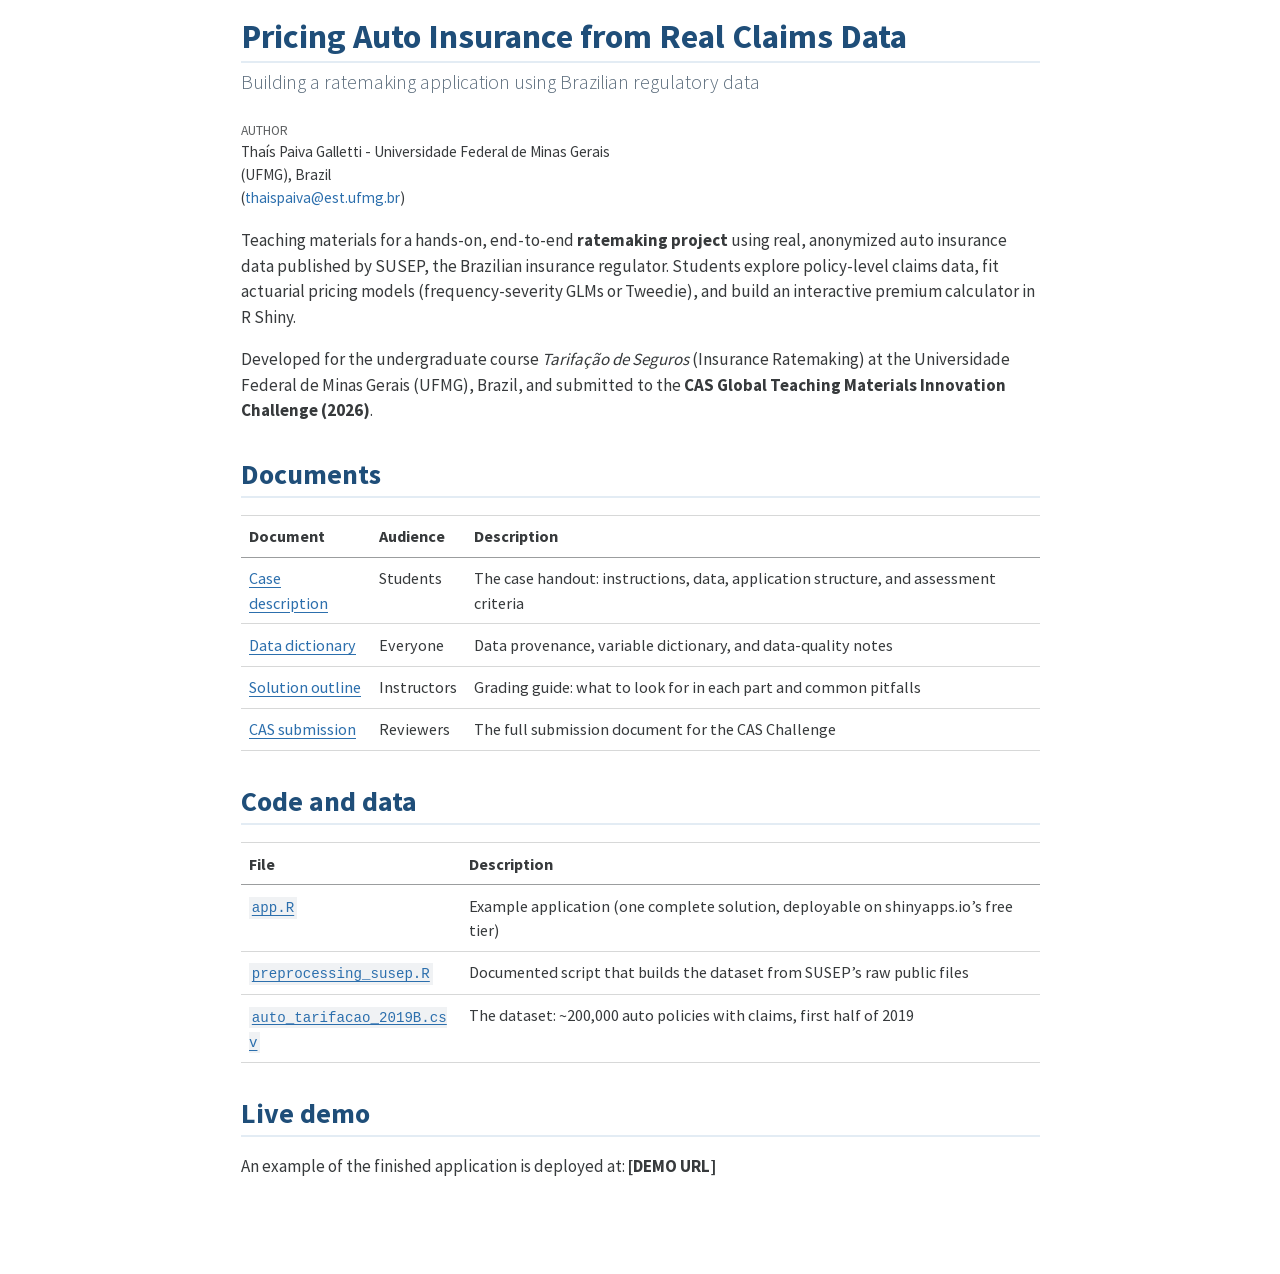
==== docs/index.html @ 06349abb "Initial commit" ====
<!DOCTYPE html>
<html xmlns="http://www.w3.org/1999/xhtml" lang="en" xml:lang="en"><head>

<meta charset="utf-8">
<meta name="generator" content="quarto-1.9.38">

<meta name="viewport" content="width=device-width, initial-scale=1.0, user-scalable=yes">

<meta name="author" content="Thaís Paiva Galletti - Universidade Federal de Minas Gerais (UFMG), Brazil (thaispaiva@est.ufmg.br)">

<title>Pricing Auto Insurance from Real Claims Data</title>
<style>

code{white-space: pre-wrap;}
span.smallcaps{font-variant: small-caps;}
div.columns{display: flex; gap: min(4vw, 1.5em);}
div.column{flex: auto; overflow-x: auto;}
div.hanging-indent{margin-left: 1.5em; text-indent: -1.5em;}
ul.task-list{list-style: none;}
ul.task-list li input[type="checkbox"] {
width: 0.8em;
margin: 0 0.8em 0.2em -1em;  vertical-align: middle;
}
</style>


<script>/*!
 * clipboard.js v2.0.11
 * https://clipboardjs.com/
 *
 * Licensed MIT © Zeno Rocha
 */
!function(t,e){"object"==typeof exports&&"object"==typeof module?module.exports=e():"function"==typeof define&&define.amd?define([],e):"object"==typeof exports?exports.ClipboardJS=e():t.ClipboardJS=e()}(this,function(){return n={686:function(t,e,n){"use strict";n.d(e,{default:function(){return b}});var e=n(279),i=n.n(e),e=n(370),u=n.n(e),e=n(817),r=n.n(e);function c(t){try{return document.execCommand(t)}catch(t){return}}var a=function(t){t=r()(t);return c("cut"),t};function o(t,e){var n,o,t=(n=t,o="rtl"===document.documentElement.getAttribute("dir"),(t=document.createElement("textarea")).style.fontSize="12pt",t.style.border="0",t.style.padding="0",t.style.margin="0",t.style.position="absolute",t.style[o?"right":"left"]="-9999px",o=window.pageYOffset||document.documentElement.scrollTop,t.style.top="".concat(o,"px"),t.setAttribute("readonly",""),t.value=n,t);return e.container.appendChild(t),e=r()(t),c("copy"),t.remove(),e}var f=function(t){var e=1<arguments.length&&void 0!==arguments[1]?arguments[1]:{container:document.body},n="";return"string"==typeof t?n=o(t,e):t instanceof HTMLInputElement&&!["text","search","url","tel","password"].includes(null==t?void 0:t.type)?n=o(t.value,e):(n=r()(t),c("copy")),n};function l(t){return(l="function"==typeof Symbol&&"symbol"==typeof Symbol.iterator?function(t){return typeof t}:function(t){return t&&"function"==typeof Symbol&&t.constructor===Symbol&&t!==Symbol.prototype?"symbol":typeof t})(t)}var s=function(){var t=0<arguments.length&&void 0!==arguments[0]?arguments[0]:{},e=t.action,n=void 0===e?"copy":e,o=t.container,e=t.target,t=t.text;if("copy"!==n&&"cut"!==n)throw new Error('Invalid "action" value, use either "copy" or "cut"');if(void 0!==e){if(!e||"object"!==l(e)||1!==e.nodeType)throw new Error('Invalid "target" value, use a valid Element');if("copy"===n&&e.hasAttribute("disabled"))throw new Error('Invalid "target" attribute. Please use "readonly" instead of "disabled" attribute');if("cut"===n&&(e.hasAttribute("readonly")||e.hasAttribute("disabled")))throw new Error('Invalid "target" attribute. You can\'t cut text from elements with "readonly" or "disabled" attributes')}return t?f(t,{container:o}):e?"cut"===n?a(e):f(e,{container:o}):void 0};function p(t){return(p="function"==typeof Symbol&&"symbol"==typeof Symbol.iterator?function(t){return typeof t}:function(t){return t&&"function"==typeof Symbol&&t.constructor===Symbol&&t!==Symbol.prototype?"symbol":typeof t})(t)}function d(t,e){for(var n=0;n<e.length;n++){var o=e[n];o.enumerable=o.enumerable||!1,o.configurable=!0,"value"in o&&(o.writable=!0),Object.defineProperty(t,o.key,o)}}function y(t,e){return(y=Object.setPrototypeOf||function(t,e){return t.__proto__=e,t})(t,e)}function h(n){var o=function(){if("undefined"==typeof Reflect||!Reflect.construct)return!1;if(Reflect.construct.sham)return!1;if("function"==typeof Proxy)return!0;try{return Date.prototype.toString.call(Reflect.construct(Date,[],function(){})),!0}catch(t){return!1}}();return function(){var t,e=v(n);return t=o?(t=v(this).constructor,Reflect.construct(e,arguments,t)):e.apply(this,arguments),e=this,!(t=t)||"object"!==p(t)&&"function"!=typeof t?function(t){if(void 0!==t)return t;throw new ReferenceError("this hasn't been initialised - super() hasn't been called")}(e):t}}function v(t){return(v=Object.setPrototypeOf?Object.getPrototypeOf:function(t){return t.__proto__||Object.getPrototypeOf(t)})(t)}function m(t,e){t="data-clipboard-".concat(t);if(e.hasAttribute(t))return e.getAttribute(t)}var b=function(){!function(t,e){if("function"!=typeof e&&null!==e)throw new TypeError("Super expression must either be null or a function");t.prototype=Object.create(e&&e.prototype,{constructor:{value:t,writable:!0,configurable:!0}}),e&&y(t,e)}(r,i());var t,e,n,o=h(r);function r(t,e){var n;return function(t){if(!(t instanceof r))throw new TypeError("Cannot call a class as a function")}(this),(n=o.call(this)).resolveOptions(e),n.listenClick(t),n}return t=r,n=[{key:"copy",value:function(t){var e=1<arguments.length&&void 0!==arguments[1]?arguments[1]:{container:document.body};return f(t,e)}},{key:"cut",value:function(t){return a(t)}},{key:"isSupported",value:function(){var t=0<arguments.length&&void 0!==arguments[0]?arguments[0]:["copy","cut"],t="string"==typeof t?[t]:t,e=!!document.queryCommandSupported;return t.forEach(function(t){e=e&&!!document.queryCommandSupported(t)}),e}}],(e=[{key:"resolveOptions",value:function(){var t=0<arguments.length&&void 0!==arguments[0]?arguments[0]:{};this.action="function"==typeof t.action?t.action:this.defaultAction,this.target="function"==typeof t.target?t.target:this.defaultTarget,this.text="function"==typeof t.text?t.text:this.defaultText,this.container="object"===p(t.container)?t.container:document.body}},{key:"listenClick",value:function(t){var e=this;this.listener=u()(t,"click",function(t){return e.onClick(t)})}},{key:"onClick",value:function(t){var e=t.delegateTarget||t.currentTarget,n=this.action(e)||"copy",t=s({action:n,container:this.container,target:this.target(e),text:this.text(e)});this.emit(t?"success":"error",{action:n,text:t,trigger:e,clearSelection:function(){e&&e.focus(),window.getSelection().removeAllRanges()}})}},{key:"defaultAction",value:function(t){return m("action",t)}},{key:"defaultTarget",value:function(t){t=m("target",t);if(t)return document.querySelector(t)}},{key:"defaultText",value:function(t){return m("text",t)}},{key:"destroy",value:function(){this.listener.destroy()}}])&&d(t.prototype,e),n&&d(t,n),r}()},828:function(t){var e;"undefined"==typeof Element||Element.prototype.matches||((e=Element.prototype).matches=e.matchesSelector||e.mozMatchesSelector||e.msMatchesSelector||e.oMatchesSelector||e.webkitMatchesSelector),t.exports=function(t,e){for(;t&&9!==t.nodeType;){if("function"==typeof t.matches&&t.matches(e))return t;t=t.parentNode}}},438:function(t,e,n){var u=n(828);function i(t,e,n,o,r){var i=function(e,n,t,o){return function(t){t.delegateTarget=u(t.target,n),t.delegateTarget&&o.call(e,t)}}.apply(this,arguments);return t.addEventListener(n,i,r),{destroy:function(){t.removeEventListener(n,i,r)}}}t.exports=function(t,e,n,o,r){return"function"==typeof t.addEventListener?i.apply(null,arguments):"function"==typeof n?i.bind(null,document).apply(null,arguments):("string"==typeof t&&(t=document.querySelectorAll(t)),Array.prototype.map.call(t,function(t){return i(t,e,n,o,r)}))}},879:function(t,n){n.node=function(t){return void 0!==t&&t instanceof HTMLElement&&1===t.nodeType},n.nodeList=function(t){var e=Object.prototype.toString.call(t);return void 0!==t&&("[object NodeList]"===e||"[object HTMLCollection]"===e)&&"length"in t&&(0===t.length||n.node(t[0]))},n.string=function(t){return"string"==typeof t||t instanceof String},n.fn=function(t){return"[object Function]"===Object.prototype.toString.call(t)}},370:function(t,e,n){var f=n(879),l=n(438);t.exports=function(t,e,n){if(!t&&!e&&!n)throw new Error("Missing required arguments");if(!f.string(e))throw new TypeError("Second argument must be a String");if(!f.fn(n))throw new TypeError("Third argument must be a Function");if(f.node(t))return c=e,a=n,(u=t).addEventListener(c,a),{destroy:function(){u.removeEventListener(c,a)}};if(f.nodeList(t))return o=t,r=e,i=n,Array.prototype.forEach.call(o,function(t){t.addEventListener(r,i)}),{destroy:function(){Array.prototype.forEach.call(o,function(t){t.removeEventListener(r,i)})}};if(f.string(t))return t=t,e=e,n=n,l(document.body,t,e,n);throw new TypeError("First argument must be a String, HTMLElement, HTMLCollection, or NodeList");var o,r,i,u,c,a}},817:function(t){t.exports=function(t){var e,n="SELECT"===t.nodeName?(t.focus(),t.value):"INPUT"===t.nodeName||"TEXTAREA"===t.nodeName?((e=t.hasAttribute("readonly"))||t.setAttribute("readonly",""),t.select(),t.setSelectionRange(0,t.value.length),e||t.removeAttribute("readonly"),t.value):(t.hasAttribute("contenteditable")&&t.focus(),n=window.getSelection(),(e=document.createRange()).selectNodeContents(t),n.removeAllRanges(),n.addRange(e),n.toString());return n}},279:function(t){function e(){}e.prototype={on:function(t,e,n){var o=this.e||(this.e={});return(o[t]||(o[t]=[])).push({fn:e,ctx:n}),this},once:function(t,e,n){var o=this;function r(){o.off(t,r),e.apply(n,arguments)}return r._=e,this.on(t,r,n)},emit:function(t){for(var e=[].slice.call(arguments,1),n=((this.e||(this.e={}))[t]||[]).slice(),o=0,r=n.length;o<r;o++)n[o].fn.apply(n[o].ctx,e);return this},off:function(t,e){var n=this.e||(this.e={}),o=n[t],r=[];if(o&&e)for(var i=0,u=o.length;i<u;i++)o[i].fn!==e&&o[i].fn._!==e&&r.push(o[i]);return r.length?n[t]=r:delete n[t],this}},t.exports=e,t.exports.TinyEmitter=e}},r={},o.n=function(t){var e=t&&t.__esModule?function(){return t.default}:function(){return t};return o.d(e,{a:e}),e},o.d=function(t,e){for(var n in e)o.o(e,n)&&!o.o(t,n)&&Object.defineProperty(t,n,{enumerable:!0,get:e[n]})},o.o=function(t,e){return Object.prototype.hasOwnProperty.call(t,e)},o(686).default;function o(t){if(r[t])return r[t].exports;var e=r[t]={exports:{}};return n[t](e,e.exports,o),e.exports}var n,r});</script>
<script src="[data-uri]" type="module"></script>
<script src="[data-uri]" type="module"></script>
<script>/**
 * @popperjs/core v2.11.7 - MIT License
 */

!function(e,t){"object"==typeof exports&&"undefined"!=typeof module?t(exports):"function"==typeof define&&define.amd?define(["exports"],t):t((e="undefined"!=typeof globalThis?globalThis:e||self).Popper={})}(this,(function(e){"use strict";function t(e){if(null==e)return window;if("[object Window]"!==e.toString()){var t=e.ownerDocument;return t&&t.defaultView||window}return e}function n(e){return e instanceof t(e).Element||e instanceof Element}function r(e){return e instanceof t(e).HTMLElement||e instanceof HTMLElement}function o(e){return"undefined"!=typeof ShadowRoot&&(e instanceof t(e).ShadowRoot||e instanceof ShadowRoot)}var i=Math.max,a=Math.min,s=Math.round;function f(){var e=navigator.userAgentData;return null!=e&&e.brands&&Array.isArray(e.brands)?e.brands.map((function(e){return e.brand+"/"+e.version})).join(" "):navigator.userAgent}function c(){return!/^((?!chrome|android).)*safari/i.test(f())}function p(e,o,i){void 0===o&&(o=!1),void 0===i&&(i=!1);var a=e.getBoundingClientRect(),f=1,p=1;o&&r(e)&&(f=e.offsetWidth>0&&s(a.width)/e.offsetWidth||1,p=e.offsetHeight>0&&s(a.height)/e.offsetHeight||1);var u=(n(e)?t(e):window).visualViewport,l=!c()&&i,d=(a.left+(l&&u?u.offsetLeft:0))/f,h=(a.top+(l&&u?u.offsetTop:0))/p,m=a.width/f,v=a.height/p;return{width:m,height:v,top:h,right:d+m,bottom:h+v,left:d,x:d,y:h}}function u(e){var n=t(e);return{scrollLeft:n.pageXOffset,scrollTop:n.pageYOffset}}function l(e){return e?(e.nodeName||"").toLowerCase():null}function d(e){return((n(e)?e.ownerDocument:e.document)||window.document).documentElement}function h(e){return p(d(e)).left+u(e).scrollLeft}function m(e){return t(e).getComputedStyle(e)}function v(e){var t=m(e),n=t.overflow,r=t.overflowX,o=t.overflowY;return/auto|scroll|overlay|hidden/.test(n+o+r)}function y(e,n,o){void 0===o&&(o=!1);var i,a,f=r(n),c=r(n)&&function(e){var t=e.getBoundingClientRect(),n=s(t.width)/e.offsetWidth||1,r=s(t.height)/e.offsetHeight||1;return 1!==n||1!==r}(n),m=d(n),y=p(e,c,o),g={scrollLeft:0,scrollTop:0},b={x:0,y:0};return(f||!f&&!o)&&(("body"!==l(n)||v(m))&&(g=(i=n)!==t(i)&&r(i)?{scrollLeft:(a=i).scrollLeft,scrollTop:a.scrollTop}:u(i)),r(n)?((b=p(n,!0)).x+=n.clientLeft,b.y+=n.clientTop):m&&(b.x=h(m))),{x:y.left+g.scrollLeft-b.x,y:y.top+g.scrollTop-b.y,width:y.width,height:y.height}}function g(e){var t=p(e),n=e.offsetWidth,r=e.offsetHeight;return Math.abs(t.width-n)<=1&&(n=t.width),Math.abs(t.height-r)<=1&&(r=t.height),{x:e.offsetLeft,y:e.offsetTop,width:n,height:r}}function b(e){return"html"===l(e)?e:e.assignedSlot||e.parentNode||(o(e)?e.host:null)||d(e)}function x(e){return["html","body","#document"].indexOf(l(e))>=0?e.ownerDocument.body:r(e)&&v(e)?e:x(b(e))}function w(e,n){var r;void 0===n&&(n=[]);var o=x(e),i=o===(null==(r=e.ownerDocument)?void 0:r.body),a=t(o),s=i?[a].concat(a.visualViewport||[],v(o)?o:[]):o,f=n.concat(s);return i?f:f.concat(w(b(s)))}function O(e){return["table","td","th"].indexOf(l(e))>=0}function j(e){return r(e)&&"fixed"!==m(e).position?e.offsetParent:null}function E(e){for(var n=t(e),i=j(e);i&&O(i)&&"static"===m(i).position;)i=j(i);return i&&("html"===l(i)||"body"===l(i)&&"static"===m(i).position)?n:i||function(e){var t=/firefox/i.test(f());if(/Trident/i.test(f())&&r(e)&&"fixed"===m(e).position)return null;var n=b(e);for(o(n)&&(n=n.host);r(n)&&["html","body"].indexOf(l(n))<0;){var i=m(n);if("none"!==i.transform||"none"!==i.perspective||"paint"===i.contain||-1!==["transform","perspective"].indexOf(i.willChange)||t&&"filter"===i.willChange||t&&i.filter&&"none"!==i.filter)return n;n=n.parentNode}return null}(e)||n}var D="top",A="bottom",L="right",P="left",M="auto",k=[D,A,L,P],W="start",B="end",H="viewport",T="popper",R=k.reduce((function(e,t){return e.concat([t+"-"+W,t+"-"+B])}),[]),S=[].concat(k,[M]).reduce((function(e,t){return e.concat([t,t+"-"+W,t+"-"+B])}),[]),V=["beforeRead","read","afterRead","beforeMain","main","afterMain","beforeWrite","write","afterWrite"];function q(e){var t=new Map,n=new Set,r=[];function o(e){n.add(e.name),[].concat(e.requires||[],e.requiresIfExists||[]).forEach((function(e){if(!n.has(e)){var r=t.get(e);r&&o(r)}})),r.push(e)}return e.forEach((function(e){t.set(e.name,e)})),e.forEach((function(e){n.has(e.name)||o(e)})),r}function C(e){return e.split("-")[0]}function N(e,t){var n=t.getRootNode&&t.getRootNode();if(e.contains(t))return!0;if(n&&o(n)){var r=t;do{if(r&&e.isSameNode(r))return!0;r=r.parentNode||r.host}while(r)}return!1}function I(e){return Object.assign({},e,{left:e.x,top:e.y,right:e.x+e.width,bottom:e.y+e.height})}function _(e,r,o){return r===H?I(function(e,n){var r=t(e),o=d(e),i=r.visualViewport,a=o.clientWidth,s=o.clientHeight,f=0,p=0;if(i){a=i.width,s=i.height;var u=c();(u||!u&&"fixed"===n)&&(f=i.offsetLeft,p=i.offsetTop)}return{width:a,height:s,x:f+h(e),y:p}}(e,o)):n(r)?function(e,t){var n=p(e,!1,"fixed"===t);return n.top=n.top+e.clientTop,n.left=n.left+e.clientLeft,n.bottom=n.top+e.clientHeight,n.right=n.left+e.clientWidth,n.width=e.clientWidth,n.height=e.clientHeight,n.x=n.left,n.y=n.top,n}(r,o):I(function(e){var t,n=d(e),r=u(e),o=null==(t=e.ownerDocument)?void 0:t.body,a=i(n.scrollWidth,n.clientWidth,o?o.scrollWidth:0,o?o.clientWidth:0),s=i(n.scrollHeight,n.clientHeight,o?o.scrollHeight:0,o?o.clientHeight:0),f=-r.scrollLeft+h(e),c=-r.scrollTop;return"rtl"===m(o||n).direction&&(f+=i(n.clientWidth,o?o.clientWidth:0)-a),{width:a,height:s,x:f,y:c}}(d(e)))}function F(e,t,o,s){var f="clippingParents"===t?function(e){var t=w(b(e)),o=["absolute","fixed"].indexOf(m(e).position)>=0&&r(e)?E(e):e;return n(o)?t.filter((function(e){return n(e)&&N(e,o)&&"body"!==l(e)})):[]}(e):[].concat(t),c=[].concat(f,[o]),p=c[0],u=c.reduce((function(t,n){var r=_(e,n,s);return t.top=i(r.top,t.top),t.right=a(r.right,t.right),t.bottom=a(r.bottom,t.bottom),t.left=i(r.left,t.left),t}),_(e,p,s));return u.width=u.right-u.left,u.height=u.bottom-u.top,u.x=u.left,u.y=u.top,u}function U(e){return e.split("-")[1]}function z(e){return["top","bottom"].indexOf(e)>=0?"x":"y"}function X(e){var t,n=e.reference,r=e.element,o=e.placement,i=o?C(o):null,a=o?U(o):null,s=n.x+n.width/2-r.width/2,f=n.y+n.height/2-r.height/2;switch(i){case D:t={x:s,y:n.y-r.height};break;case A:t={x:s,y:n.y+n.height};break;case L:t={x:n.x+n.width,y:f};break;case P:t={x:n.x-r.width,y:f};break;default:t={x:n.x,y:n.y}}var c=i?z(i):null;if(null!=c){var p="y"===c?"height":"width";switch(a){case W:t[c]=t[c]-(n[p]/2-r[p]/2);break;case B:t[c]=t[c]+(n[p]/2-r[p]/2)}}return t}function Y(e){return Object.assign({},{top:0,right:0,bottom:0,left:0},e)}function G(e,t){return t.reduce((function(t,n){return t[n]=e,t}),{})}function J(e,t){void 0===t&&(t={});var r=t,o=r.placement,i=void 0===o?e.placement:o,a=r.strategy,s=void 0===a?e.strategy:a,f=r.boundary,c=void 0===f?"clippingParents":f,u=r.rootBoundary,l=void 0===u?H:u,h=r.elementContext,m=void 0===h?T:h,v=r.altBoundary,y=void 0!==v&&v,g=r.padding,b=void 0===g?0:g,x=Y("number"!=typeof b?b:G(b,k)),w=m===T?"reference":T,O=e.rects.popper,j=e.elements[y?w:m],E=F(n(j)?j:j.contextElement||d(e.elements.popper),c,l,s),P=p(e.elements.reference),M=X({reference:P,element:O,strategy:"absolute",placement:i}),W=I(Object.assign({},O,M)),B=m===T?W:P,R={top:E.top-B.top+x.top,bottom:B.bottom-E.bottom+x.bottom,left:E.left-B.left+x.left,right:B.right-E.right+x.right},S=e.modifiersData.offset;if(m===T&&S){var V=S[i];Object.keys(R).forEach((function(e){var t=[L,A].indexOf(e)>=0?1:-1,n=[D,A].indexOf(e)>=0?"y":"x";R[e]+=V[n]*t}))}return R}var K={placement:"bottom",modifiers:[],strategy:"absolute"};function Q(){for(var e=arguments.length,t=new Array(e),n=0;n<e;n++)t[n]=arguments[n];return!t.some((function(e){return!(e&&"function"==typeof e.getBoundingClientRect)}))}function Z(e){void 0===e&&(e={});var t=e,r=t.defaultModifiers,o=void 0===r?[]:r,i=t.defaultOptions,a=void 0===i?K:i;return function(e,t,r){void 0===r&&(r=a);var i,s,f={placement:"bottom",orderedModifiers:[],options:Object.assign({},K,a),modifiersData:{},elements:{reference:e,popper:t},attributes:{},styles:{}},c=[],p=!1,u={state:f,setOptions:function(r){var i="function"==typeof r?r(f.options):r;l(),f.options=Object.assign({},a,f.options,i),f.scrollParents={reference:n(e)?w(e):e.contextElement?w(e.contextElement):[],popper:w(t)};var s,p,d=function(e){var t=q(e);return V.reduce((function(e,n){return e.concat(t.filter((function(e){return e.phase===n})))}),[])}((s=[].concat(o,f.options.modifiers),p=s.reduce((function(e,t){var n=e[t.name];return e[t.name]=n?Object.assign({},n,t,{options:Object.assign({},n.options,t.options),data:Object.assign({},n.data,t.data)}):t,e}),{}),Object.keys(p).map((function(e){return p[e]}))));return f.orderedModifiers=d.filter((function(e){return e.enabled})),f.orderedModifiers.forEach((function(e){var t=e.name,n=e.options,r=void 0===n?{}:n,o=e.effect;if("function"==typeof o){var i=o({state:f,name:t,instance:u,options:r}),a=function(){};c.push(i||a)}})),u.update()},forceUpdate:function(){if(!p){var e=f.elements,t=e.reference,n=e.popper;if(Q(t,n)){f.rects={reference:y(t,E(n),"fixed"===f.options.strategy),popper:g(n)},f.reset=!1,f.placement=f.options.placement,f.orderedModifiers.forEach((function(e){return f.modifiersData[e.name]=Object.assign({},e.data)}));for(var r=0;r<f.orderedModifiers.length;r++)if(!0!==f.reset){var o=f.orderedModifiers[r],i=o.fn,a=o.options,s=void 0===a?{}:a,c=o.name;"function"==typeof i&&(f=i({state:f,options:s,name:c,instance:u})||f)}else f.reset=!1,r=-1}}},update:(i=function(){return new Promise((function(e){u.forceUpdate(),e(f)}))},function(){return s||(s=new Promise((function(e){Promise.resolve().then((function(){s=void 0,e(i())}))}))),s}),destroy:function(){l(),p=!0}};if(!Q(e,t))return u;function l(){c.forEach((function(e){return e()})),c=[]}return u.setOptions(r).then((function(e){!p&&r.onFirstUpdate&&r.onFirstUpdate(e)})),u}}var $={passive:!0};var ee={name:"eventListeners",enabled:!0,phase:"write",fn:function(){},effect:function(e){var n=e.state,r=e.instance,o=e.options,i=o.scroll,a=void 0===i||i,s=o.resize,f=void 0===s||s,c=t(n.elements.popper),p=[].concat(n.scrollParents.reference,n.scrollParents.popper);return a&&p.forEach((function(e){e.addEventListener("scroll",r.update,$)})),f&&c.addEventListener("resize",r.update,$),function(){a&&p.forEach((function(e){e.removeEventListener("scroll",r.update,$)})),f&&c.removeEventListener("resize",r.update,$)}},data:{}};var te={name:"popperOffsets",enabled:!0,phase:"read",fn:function(e){var t=e.state,n=e.name;t.modifiersData[n]=X({reference:t.rects.reference,element:t.rects.popper,strategy:"absolute",placement:t.placement})},data:{}},ne={top:"auto",right:"auto",bottom:"auto",left:"auto"};function re(e){var n,r=e.popper,o=e.popperRect,i=e.placement,a=e.variation,f=e.offsets,c=e.position,p=e.gpuAcceleration,u=e.adaptive,l=e.roundOffsets,h=e.isFixed,v=f.x,y=void 0===v?0:v,g=f.y,b=void 0===g?0:g,x="function"==typeof l?l({x:y,y:b}):{x:y,y:b};y=x.x,b=x.y;var w=f.hasOwnProperty("x"),O=f.hasOwnProperty("y"),j=P,M=D,k=window;if(u){var W=E(r),H="clientHeight",T="clientWidth";if(W===t(r)&&"static"!==m(W=d(r)).position&&"absolute"===c&&(H="scrollHeight",T="scrollWidth"),W=W,i===D||(i===P||i===L)&&a===B)M=A,b-=(h&&W===k&&k.visualViewport?k.visualViewport.height:W[H])-o.height,b*=p?1:-1;if(i===P||(i===D||i===A)&&a===B)j=L,y-=(h&&W===k&&k.visualViewport?k.visualViewport.width:W[T])-o.width,y*=p?1:-1}var R,S=Object.assign({position:c},u&&ne),V=!0===l?function(e,t){var n=e.x,r=e.y,o=t.devicePixelRatio||1;return{x:s(n*o)/o||0,y:s(r*o)/o||0}}({x:y,y:b},t(r)):{x:y,y:b};return y=V.x,b=V.y,p?Object.assign({},S,((R={})[M]=O?"0":"",R[j]=w?"0":"",R.transform=(k.devicePixelRatio||1)<=1?"translate("+y+"px, "+b+"px)":"translate3d("+y+"px, "+b+"px, 0)",R)):Object.assign({},S,((n={})[M]=O?b+"px":"",n[j]=w?y+"px":"",n.transform="",n))}var oe={name:"computeStyles",enabled:!0,phase:"beforeWrite",fn:function(e){var t=e.state,n=e.options,r=n.gpuAcceleration,o=void 0===r||r,i=n.adaptive,a=void 0===i||i,s=n.roundOffsets,f=void 0===s||s,c={placement:C(t.placement),variation:U(t.placement),popper:t.elements.popper,popperRect:t.rects.popper,gpuAcceleration:o,isFixed:"fixed"===t.options.strategy};null!=t.modifiersData.popperOffsets&&(t.styles.popper=Object.assign({},t.styles.popper,re(Object.assign({},c,{offsets:t.modifiersData.popperOffsets,position:t.options.strategy,adaptive:a,roundOffsets:f})))),null!=t.modifiersData.arrow&&(t.styles.arrow=Object.assign({},t.styles.arrow,re(Object.assign({},c,{offsets:t.modifiersData.arrow,position:"absolute",adaptive:!1,roundOffsets:f})))),t.attributes.popper=Object.assign({},t.attributes.popper,{"data-popper-placement":t.placement})},data:{}};var ie={name:"applyStyles",enabled:!0,phase:"write",fn:function(e){var t=e.state;Object.keys(t.elements).forEach((function(e){var n=t.styles[e]||{},o=t.attributes[e]||{},i=t.elements[e];r(i)&&l(i)&&(Object.assign(i.style,n),Object.keys(o).forEach((function(e){var t=o[e];!1===t?i.removeAttribute(e):i.setAttribute(e,!0===t?"":t)})))}))},effect:function(e){var t=e.state,n={popper:{position:t.options.strategy,left:"0",top:"0",margin:"0"},arrow:{position:"absolute"},reference:{}};return Object.assign(t.elements.popper.style,n.popper),t.styles=n,t.elements.arrow&&Object.assign(t.elements.arrow.style,n.arrow),function(){Object.keys(t.elements).forEach((function(e){var o=t.elements[e],i=t.attributes[e]||{},a=Object.keys(t.styles.hasOwnProperty(e)?t.styles[e]:n[e]).reduce((function(e,t){return e[t]="",e}),{});r(o)&&l(o)&&(Object.assign(o.style,a),Object.keys(i).forEach((function(e){o.removeAttribute(e)})))}))}},requires:["computeStyles"]};var ae={name:"offset",enabled:!0,phase:"main",requires:["popperOffsets"],fn:function(e){var t=e.state,n=e.options,r=e.name,o=n.offset,i=void 0===o?[0,0]:o,a=S.reduce((function(e,n){return e[n]=function(e,t,n){var r=C(e),o=[P,D].indexOf(r)>=0?-1:1,i="function"==typeof n?n(Object.assign({},t,{placement:e})):n,a=i[0],s=i[1];return a=a||0,s=(s||0)*o,[P,L].indexOf(r)>=0?{x:s,y:a}:{x:a,y:s}}(n,t.rects,i),e}),{}),s=a[t.placement],f=s.x,c=s.y;null!=t.modifiersData.popperOffsets&&(t.modifiersData.popperOffsets.x+=f,t.modifiersData.popperOffsets.y+=c),t.modifiersData[r]=a}},se={left:"right",right:"left",bottom:"top",top:"bottom"};function fe(e){return e.replace(/left|right|bottom|top/g,(function(e){return se[e]}))}var ce={start:"end",end:"start"};function pe(e){return e.replace(/start|end/g,(function(e){return ce[e]}))}function ue(e,t){void 0===t&&(t={});var n=t,r=n.placement,o=n.boundary,i=n.rootBoundary,a=n.padding,s=n.flipVariations,f=n.allowedAutoPlacements,c=void 0===f?S:f,p=U(r),u=p?s?R:R.filter((function(e){return U(e)===p})):k,l=u.filter((function(e){return c.indexOf(e)>=0}));0===l.length&&(l=u);var d=l.reduce((function(t,n){return t[n]=J(e,{placement:n,boundary:o,rootBoundary:i,padding:a})[C(n)],t}),{});return Object.keys(d).sort((function(e,t){return d[e]-d[t]}))}var le={name:"flip",enabled:!0,phase:"main",fn:function(e){var t=e.state,n=e.options,r=e.name;if(!t.modifiersData[r]._skip){for(var o=n.mainAxis,i=void 0===o||o,a=n.altAxis,s=void 0===a||a,f=n.fallbackPlacements,c=n.padding,p=n.boundary,u=n.rootBoundary,l=n.altBoundary,d=n.flipVariations,h=void 0===d||d,m=n.allowedAutoPlacements,v=t.options.placement,y=C(v),g=f||(y===v||!h?[fe(v)]:function(e){if(C(e)===M)return[];var t=fe(e);return[pe(e),t,pe(t)]}(v)),b=[v].concat(g).reduce((function(e,n){return e.concat(C(n)===M?ue(t,{placement:n,boundary:p,rootBoundary:u,padding:c,flipVariations:h,allowedAutoPlacements:m}):n)}),[]),x=t.rects.reference,w=t.rects.popper,O=new Map,j=!0,E=b[0],k=0;k<b.length;k++){var B=b[k],H=C(B),T=U(B)===W,R=[D,A].indexOf(H)>=0,S=R?"width":"height",V=J(t,{placement:B,boundary:p,rootBoundary:u,altBoundary:l,padding:c}),q=R?T?L:P:T?A:D;x[S]>w[S]&&(q=fe(q));var N=fe(q),I=[];if(i&&I.push(V[H]<=0),s&&I.push(V[q]<=0,V[N]<=0),I.every((function(e){return e}))){E=B,j=!1;break}O.set(B,I)}if(j)for(var _=function(e){var t=b.find((function(t){var n=O.get(t);if(n)return n.slice(0,e).every((function(e){return e}))}));if(t)return E=t,"break"},F=h?3:1;F>0;F--){if("break"===_(F))break}t.placement!==E&&(t.modifiersData[r]._skip=!0,t.placement=E,t.reset=!0)}},requiresIfExists:["offset"],data:{_skip:!1}};function de(e,t,n){return i(e,a(t,n))}var he={name:"preventOverflow",enabled:!0,phase:"main",fn:function(e){var t=e.state,n=e.options,r=e.name,o=n.mainAxis,s=void 0===o||o,f=n.altAxis,c=void 0!==f&&f,p=n.boundary,u=n.rootBoundary,l=n.altBoundary,d=n.padding,h=n.tether,m=void 0===h||h,v=n.tetherOffset,y=void 0===v?0:v,b=J(t,{boundary:p,rootBoundary:u,padding:d,altBoundary:l}),x=C(t.placement),w=U(t.placement),O=!w,j=z(x),M="x"===j?"y":"x",k=t.modifiersData.popperOffsets,B=t.rects.reference,H=t.rects.popper,T="function"==typeof y?y(Object.assign({},t.rects,{placement:t.placement})):y,R="number"==typeof T?{mainAxis:T,altAxis:T}:Object.assign({mainAxis:0,altAxis:0},T),S=t.modifiersData.offset?t.modifiersData.offset[t.placement]:null,V={x:0,y:0};if(k){if(s){var q,N="y"===j?D:P,I="y"===j?A:L,_="y"===j?"height":"width",F=k[j],X=F+b[N],Y=F-b[I],G=m?-H[_]/2:0,K=w===W?B[_]:H[_],Q=w===W?-H[_]:-B[_],Z=t.elements.arrow,$=m&&Z?g(Z):{width:0,height:0},ee=t.modifiersData["arrow#persistent"]?t.modifiersData["arrow#persistent"].padding:{top:0,right:0,bottom:0,left:0},te=ee[N],ne=ee[I],re=de(0,B[_],$[_]),oe=O?B[_]/2-G-re-te-R.mainAxis:K-re-te-R.mainAxis,ie=O?-B[_]/2+G+re+ne+R.mainAxis:Q+re+ne+R.mainAxis,ae=t.elements.arrow&&E(t.elements.arrow),se=ae?"y"===j?ae.clientTop||0:ae.clientLeft||0:0,fe=null!=(q=null==S?void 0:S[j])?q:0,ce=F+ie-fe,pe=de(m?a(X,F+oe-fe-se):X,F,m?i(Y,ce):Y);k[j]=pe,V[j]=pe-F}if(c){var ue,le="x"===j?D:P,he="x"===j?A:L,me=k[M],ve="y"===M?"height":"width",ye=me+b[le],ge=me-b[he],be=-1!==[D,P].indexOf(x),xe=null!=(ue=null==S?void 0:S[M])?ue:0,we=be?ye:me-B[ve]-H[ve]-xe+R.altAxis,Oe=be?me+B[ve]+H[ve]-xe-R.altAxis:ge,je=m&&be?function(e,t,n){var r=de(e,t,n);return r>n?n:r}(we,me,Oe):de(m?we:ye,me,m?Oe:ge);k[M]=je,V[M]=je-me}t.modifiersData[r]=V}},requiresIfExists:["offset"]};var me={name:"arrow",enabled:!0,phase:"main",fn:function(e){var t,n=e.state,r=e.name,o=e.options,i=n.elements.arrow,a=n.modifiersData.popperOffsets,s=C(n.placement),f=z(s),c=[P,L].indexOf(s)>=0?"height":"width";if(i&&a){var p=function(e,t){return Y("number"!=typeof(e="function"==typeof e?e(Object.assign({},t.rects,{placement:t.placement})):e)?e:G(e,k))}(o.padding,n),u=g(i),l="y"===f?D:P,d="y"===f?A:L,h=n.rects.reference[c]+n.rects.reference[f]-a[f]-n.rects.popper[c],m=a[f]-n.rects.reference[f],v=E(i),y=v?"y"===f?v.clientHeight||0:v.clientWidth||0:0,b=h/2-m/2,x=p[l],w=y-u[c]-p[d],O=y/2-u[c]/2+b,j=de(x,O,w),M=f;n.modifiersData[r]=((t={})[M]=j,t.centerOffset=j-O,t)}},effect:function(e){var t=e.state,n=e.options.element,r=void 0===n?"[data-popper-arrow]":n;null!=r&&("string"!=typeof r||(r=t.elements.popper.querySelector(r)))&&N(t.elements.popper,r)&&(t.elements.arrow=r)},requires:["popperOffsets"],requiresIfExists:["preventOverflow"]};function ve(e,t,n){return void 0===n&&(n={x:0,y:0}),{top:e.top-t.height-n.y,right:e.right-t.width+n.x,bottom:e.bottom-t.height+n.y,left:e.left-t.width-n.x}}function ye(e){return[D,L,A,P].some((function(t){return e[t]>=0}))}var ge={name:"hide",enabled:!0,phase:"main",requiresIfExists:["preventOverflow"],fn:function(e){var t=e.state,n=e.name,r=t.rects.reference,o=t.rects.popper,i=t.modifiersData.preventOverflow,a=J(t,{elementContext:"reference"}),s=J(t,{altBoundary:!0}),f=ve(a,r),c=ve(s,o,i),p=ye(f),u=ye(c);t.modifiersData[n]={referenceClippingOffsets:f,popperEscapeOffsets:c,isReferenceHidden:p,hasPopperEscaped:u},t.attributes.popper=Object.assign({},t.attributes.popper,{"data-popper-reference-hidden":p,"data-popper-escaped":u})}},be=Z({defaultModifiers:[ee,te,oe,ie]}),xe=[ee,te,oe,ie,ae,le,he,me,ge],we=Z({defaultModifiers:xe});e.applyStyles=ie,e.arrow=me,e.computeStyles=oe,e.createPopper=we,e.createPopperLite=be,e.defaultModifiers=xe,e.detectOverflow=J,e.eventListeners=ee,e.flip=le,e.hide=ge,e.offset=ae,e.popperGenerator=Z,e.popperOffsets=te,e.preventOverflow=he,Object.defineProperty(e,"__esModule",{value:!0})}));

</script>
<script>!function(e,t){"object"==typeof exports&&"undefined"!=typeof module?module.exports=t(require("@popperjs/core")):"function"==typeof define&&define.amd?define(["@popperjs/core"],t):(e=e||self).tippy=t(e.Popper)}(this,(function(e){"use strict";var t={passive:!0,capture:!0},n=function(){return document.body};function r(e,t,n){if(Array.isArray(e)){var r=e[t];return null==r?Array.isArray(n)?n[t]:n:r}return e}function o(e,t){var n={}.toString.call(e);return 0===n.indexOf("[object")&&n.indexOf(t+"]")>-1}function i(e,t){return"function"==typeof e?e.apply(void 0,t):e}function a(e,t){return 0===t?e:function(r){clearTimeout(n),n=setTimeout((function(){e(r)}),t)};var n}function s(e,t){var n=Object.assign({},e);return t.forEach((function(e){delete n[e]})),n}function u(e){return[].concat(e)}function c(e,t){-1===e.indexOf(t)&&e.push(t)}function p(e){return e.split("-")[0]}function f(e){return[].slice.call(e)}function l(e){return Object.keys(e).reduce((function(t,n){return void 0!==e[n]&&(t[n]=e[n]),t}),{})}function d(){return document.createElement("div")}function v(e){return["Element","Fragment"].some((function(t){return o(e,t)}))}function m(e){return o(e,"MouseEvent")}function g(e){return!(!e||!e._tippy||e._tippy.reference!==e)}function h(e){return v(e)?[e]:function(e){return o(e,"NodeList")}(e)?f(e):Array.isArray(e)?e:f(document.querySelectorAll(e))}function b(e,t){e.forEach((function(e){e&&(e.style.transitionDuration=t+"ms")}))}function y(e,t){e.forEach((function(e){e&&e.setAttribute("data-state",t)}))}function w(e){var t,n=u(e)[0];return null!=n&&null!=(t=n.ownerDocument)&&t.body?n.ownerDocument:document}function E(e,t,n){var r=t+"EventListener";["transitionend","webkitTransitionEnd"].forEach((function(t){e[r](t,n)}))}function O(e,t){for(var n=t;n;){var r;if(e.contains(n))return!0;n=null==n.getRootNode||null==(r=n.getRootNode())?void 0:r.host}return!1}var x={isTouch:!1},C=0;function T(){x.isTouch||(x.isTouch=!0,window.performance&&document.addEventListener("mousemove",A))}function A(){var e=performance.now();e-C<20&&(x.isTouch=!1,document.removeEventListener("mousemove",A)),C=e}function L(){var e=document.activeElement;if(g(e)){var t=e._tippy;e.blur&&!t.state.isVisible&&e.blur()}}var D=!!("undefined"!=typeof window&&"undefined"!=typeof document)&&!!window.msCrypto,R=Object.assign({appendTo:n,aria:{content:"auto",expanded:"auto"},delay:0,duration:[300,250],getReferenceClientRect:null,hideOnClick:!0,ignoreAttributes:!1,interactive:!1,interactiveBorder:2,interactiveDebounce:0,moveTransition:"",offset:[0,10],onAfterUpdate:function(){},onBeforeUpdate:function(){},onCreate:function(){},onDestroy:function(){},onHidden:function(){},onHide:function(){},onMount:function(){},onShow:function(){},onShown:function(){},onTrigger:function(){},onUntrigger:function(){},onClickOutside:function(){},placement:"top",plugins:[],popperOptions:{},render:null,showOnCreate:!1,touch:!0,trigger:"mouseenter focus",triggerTarget:null},{animateFill:!1,followCursor:!1,inlinePositioning:!1,sticky:!1},{allowHTML:!1,animation:"fade",arrow:!0,content:"",inertia:!1,maxWidth:350,role:"tooltip",theme:"",zIndex:9999}),k=Object.keys(R);function P(e){var t=(e.plugins||[]).reduce((function(t,n){var r,o=n.name,i=n.defaultValue;o&&(t[o]=void 0!==e[o]?e[o]:null!=(r=R[o])?r:i);return t}),{});return Object.assign({},e,t)}function j(e,t){var n=Object.assign({},t,{content:i(t.content,[e])},t.ignoreAttributes?{}:function(e,t){return(t?Object.keys(P(Object.assign({},R,{plugins:t}))):k).reduce((function(t,n){var r=(e.getAttribute("data-tippy-"+n)||"").trim();if(!r)return t;if("content"===n)t[n]=r;else try{t[n]=JSON.parse(r)}catch(e){t[n]=r}return t}),{})}(e,t.plugins));return n.aria=Object.assign({},R.aria,n.aria),n.aria={expanded:"auto"===n.aria.expanded?t.interactive:n.aria.expanded,content:"auto"===n.aria.content?t.interactive?null:"describedby":n.aria.content},n}function M(e,t){e.innerHTML=t}function V(e){var t=d();return!0===e?t.className="tippy-arrow":(t.className="tippy-svg-arrow",v(e)?t.appendChild(e):M(t,e)),t}function I(e,t){v(t.content)?(M(e,""),e.appendChild(t.content)):"function"!=typeof t.content&&(t.allowHTML?M(e,t.content):e.textContent=t.content)}function S(e){var t=e.firstElementChild,n=f(t.children);return{box:t,content:n.find((function(e){return e.classList.contains("tippy-content")})),arrow:n.find((function(e){return e.classList.contains("tippy-arrow")||e.classList.contains("tippy-svg-arrow")})),backdrop:n.find((function(e){return e.classList.contains("tippy-backdrop")}))}}function N(e){var t=d(),n=d();n.className="tippy-box",n.setAttribute("data-state","hidden"),n.setAttribute("tabindex","-1");var r=d();function o(n,r){var o=S(t),i=o.box,a=o.content,s=o.arrow;r.theme?i.setAttribute("data-theme",r.theme):i.removeAttribute("data-theme"),"string"==typeof r.animation?i.setAttribute("data-animation",r.animation):i.removeAttribute("data-animation"),r.inertia?i.setAttribute("data-inertia",""):i.removeAttribute("data-inertia"),i.style.maxWidth="number"==typeof r.maxWidth?r.maxWidth+"px":r.maxWidth,r.role?i.setAttribute("role",r.role):i.removeAttribute("role"),n.content===r.content&&n.allowHTML===r.allowHTML||I(a,e.props),r.arrow?s?n.arrow!==r.arrow&&(i.removeChild(s),i.appendChild(V(r.arrow))):i.appendChild(V(r.arrow)):s&&i.removeChild(s)}return r.className="tippy-content",r.setAttribute("data-state","hidden"),I(r,e.props),t.appendChild(n),n.appendChild(r),o(e.props,e.props),{popper:t,onUpdate:o}}N.$$tippy=!0;var B=1,H=[],U=[];function _(o,s){var v,g,h,C,T,A,L,k,M=j(o,Object.assign({},R,P(l(s)))),V=!1,I=!1,N=!1,_=!1,F=[],W=a(we,M.interactiveDebounce),X=B++,Y=(k=M.plugins).filter((function(e,t){return k.indexOf(e)===t})),$={id:X,reference:o,popper:d(),popperInstance:null,props:M,state:{isEnabled:!0,isVisible:!1,isDestroyed:!1,isMounted:!1,isShown:!1},plugins:Y,clearDelayTimeouts:function(){clearTimeout(v),clearTimeout(g),cancelAnimationFrame(h)},setProps:function(e){if($.state.isDestroyed)return;ae("onBeforeUpdate",[$,e]),be();var t=$.props,n=j(o,Object.assign({},t,l(e),{ignoreAttributes:!0}));$.props=n,he(),t.interactiveDebounce!==n.interactiveDebounce&&(ce(),W=a(we,n.interactiveDebounce));t.triggerTarget&&!n.triggerTarget?u(t.triggerTarget).forEach((function(e){e.removeAttribute("aria-expanded")})):n.triggerTarget&&o.removeAttribute("aria-expanded");ue(),ie(),J&&J(t,n);$.popperInstance&&(Ce(),Ae().forEach((function(e){requestAnimationFrame(e._tippy.popperInstance.forceUpdate)})));ae("onAfterUpdate",[$,e])},setContent:function(e){$.setProps({content:e})},show:function(){var e=$.state.isVisible,t=$.state.isDestroyed,o=!$.state.isEnabled,a=x.isTouch&&!$.props.touch,s=r($.props.duration,0,R.duration);if(e||t||o||a)return;if(te().hasAttribute("disabled"))return;if(ae("onShow",[$],!1),!1===$.props.onShow($))return;$.state.isVisible=!0,ee()&&(z.style.visibility="visible");ie(),de(),$.state.isMounted||(z.style.transition="none");if(ee()){var u=re(),p=u.box,f=u.content;b([p,f],0)}A=function(){var e;if($.state.isVisible&&!_){if(_=!0,z.offsetHeight,z.style.transition=$.props.moveTransition,ee()&&$.props.animation){var t=re(),n=t.box,r=t.content;b([n,r],s),y([n,r],"visible")}se(),ue(),c(U,$),null==(e=$.popperInstance)||e.forceUpdate(),ae("onMount",[$]),$.props.animation&&ee()&&function(e,t){me(e,t)}(s,(function(){$.state.isShown=!0,ae("onShown",[$])}))}},function(){var e,t=$.props.appendTo,r=te();e=$.props.interactive&&t===n||"parent"===t?r.parentNode:i(t,[r]);e.contains(z)||e.appendChild(z);$.state.isMounted=!0,Ce()}()},hide:function(){var e=!$.state.isVisible,t=$.state.isDestroyed,n=!$.state.isEnabled,o=r($.props.duration,1,R.duration);if(e||t||n)return;if(ae("onHide",[$],!1),!1===$.props.onHide($))return;$.state.isVisible=!1,$.state.isShown=!1,_=!1,V=!1,ee()&&(z.style.visibility="hidden");if(ce(),ve(),ie(!0),ee()){var i=re(),a=i.box,s=i.content;$.props.animation&&(b([a,s],o),y([a,s],"hidden"))}se(),ue(),$.props.animation?ee()&&function(e,t){me(e,(function(){!$.state.isVisible&&z.parentNode&&z.parentNode.contains(z)&&t()}))}(o,$.unmount):$.unmount()},hideWithInteractivity:function(e){ne().addEventListener("mousemove",W),c(H,W),W(e)},enable:function(){$.state.isEnabled=!0},disable:function(){$.hide(),$.state.isEnabled=!1},unmount:function(){$.state.isVisible&&$.hide();if(!$.state.isMounted)return;Te(),Ae().forEach((function(e){e._tippy.unmount()})),z.parentNode&&z.parentNode.removeChild(z);U=U.filter((function(e){return e!==$})),$.state.isMounted=!1,ae("onHidden",[$])},destroy:function(){if($.state.isDestroyed)return;$.clearDelayTimeouts(),$.unmount(),be(),delete o._tippy,$.state.isDestroyed=!0,ae("onDestroy",[$])}};if(!M.render)return $;var q=M.render($),z=q.popper,J=q.onUpdate;z.setAttribute("data-tippy-root",""),z.id="tippy-"+$.id,$.popper=z,o._tippy=$,z._tippy=$;var G=Y.map((function(e){return e.fn($)})),K=o.hasAttribute("aria-expanded");return he(),ue(),ie(),ae("onCreate",[$]),M.showOnCreate&&Le(),z.addEventListener("mouseenter",(function(){$.props.interactive&&$.state.isVisible&&$.clearDelayTimeouts()})),z.addEventListener("mouseleave",(function(){$.props.interactive&&$.props.trigger.indexOf("mouseenter")>=0&&ne().addEventListener("mousemove",W)})),$;function Q(){var e=$.props.touch;return Array.isArray(e)?e:[e,0]}function Z(){return"hold"===Q()[0]}function ee(){var e;return!(null==(e=$.props.render)||!e.$$tippy)}function te(){return L||o}function ne(){var e=te().parentNode;return e?w(e):document}function re(){return S(z)}function oe(e){return $.state.isMounted&&!$.state.isVisible||x.isTouch||C&&"focus"===C.type?0:r($.props.delay,e?0:1,R.delay)}function ie(e){void 0===e&&(e=!1),z.style.pointerEvents=$.props.interactive&&!e?"":"none",z.style.zIndex=""+$.props.zIndex}function ae(e,t,n){var r;(void 0===n&&(n=!0),G.forEach((function(n){n[e]&&n[e].apply(n,t)})),n)&&(r=$.props)[e].apply(r,t)}function se(){var e=$.props.aria;if(e.content){var t="aria-"+e.content,n=z.id;u($.props.triggerTarget||o).forEach((function(e){var r=e.getAttribute(t);if($.state.isVisible)e.setAttribute(t,r?r+" "+n:n);else{var o=r&&r.replace(n,"").trim();o?e.setAttribute(t,o):e.removeAttribute(t)}}))}}function ue(){!K&&$.props.aria.expanded&&u($.props.triggerTarget||o).forEach((function(e){$.props.interactive?e.setAttribute("aria-expanded",$.state.isVisible&&e===te()?"true":"false"):e.removeAttribute("aria-expanded")}))}function ce(){ne().removeEventListener("mousemove",W),H=H.filter((function(e){return e!==W}))}function pe(e){if(!x.isTouch||!N&&"mousedown"!==e.type){var t=e.composedPath&&e.composedPath()[0]||e.target;if(!$.props.interactive||!O(z,t)){if(u($.props.triggerTarget||o).some((function(e){return O(e,t)}))){if(x.isTouch)return;if($.state.isVisible&&$.props.trigger.indexOf("click")>=0)return}else ae("onClickOutside",[$,e]);!0===$.props.hideOnClick&&($.clearDelayTimeouts(),$.hide(),I=!0,setTimeout((function(){I=!1})),$.state.isMounted||ve())}}}function fe(){N=!0}function le(){N=!1}function de(){var e=ne();e.addEventListener("mousedown",pe,!0),e.addEventListener("touchend",pe,t),e.addEventListener("touchstart",le,t),e.addEventListener("touchmove",fe,t)}function ve(){var e=ne();e.removeEventListener("mousedown",pe,!0),e.removeEventListener("touchend",pe,t),e.removeEventListener("touchstart",le,t),e.removeEventListener("touchmove",fe,t)}function me(e,t){var n=re().box;function r(e){e.target===n&&(E(n,"remove",r),t())}if(0===e)return t();E(n,"remove",T),E(n,"add",r),T=r}function ge(e,t,n){void 0===n&&(n=!1),u($.props.triggerTarget||o).forEach((function(r){r.addEventListener(e,t,n),F.push({node:r,eventType:e,handler:t,options:n})}))}function he(){var e;Z()&&(ge("touchstart",ye,{passive:!0}),ge("touchend",Ee,{passive:!0})),(e=$.props.trigger,e.split(/\s+/).filter(Boolean)).forEach((function(e){if("manual"!==e)switch(ge(e,ye),e){case"mouseenter":ge("mouseleave",Ee);break;case"focus":ge(D?"focusout":"blur",Oe);break;case"focusin":ge("focusout",Oe)}}))}function be(){F.forEach((function(e){var t=e.node,n=e.eventType,r=e.handler,o=e.options;t.removeEventListener(n,r,o)})),F=[]}function ye(e){var t,n=!1;if($.state.isEnabled&&!xe(e)&&!I){var r="focus"===(null==(t=C)?void 0:t.type);C=e,L=e.currentTarget,ue(),!$.state.isVisible&&m(e)&&H.forEach((function(t){return t(e)})),"click"===e.type&&($.props.trigger.indexOf("mouseenter")<0||V)&&!1!==$.props.hideOnClick&&$.state.isVisible?n=!0:Le(e),"click"===e.type&&(V=!n),n&&!r&&De(e)}}function we(e){var t=e.target,n=te().contains(t)||z.contains(t);"mousemove"===e.type&&n||function(e,t){var n=t.clientX,r=t.clientY;return e.every((function(e){var t=e.popperRect,o=e.popperState,i=e.props.interactiveBorder,a=p(o.placement),s=o.modifiersData.offset;if(!s)return!0;var u="bottom"===a?s.top.y:0,c="top"===a?s.bottom.y:0,f="right"===a?s.left.x:0,l="left"===a?s.right.x:0,d=t.top-r+u>i,v=r-t.bottom-c>i,m=t.left-n+f>i,g=n-t.right-l>i;return d||v||m||g}))}(Ae().concat(z).map((function(e){var t,n=null==(t=e._tippy.popperInstance)?void 0:t.state;return n?{popperRect:e.getBoundingClientRect(),popperState:n,props:M}:null})).filter(Boolean),e)&&(ce(),De(e))}function Ee(e){xe(e)||$.props.trigger.indexOf("click")>=0&&V||($.props.interactive?$.hideWithInteractivity(e):De(e))}function Oe(e){$.props.trigger.indexOf("focusin")<0&&e.target!==te()||$.props.interactive&&e.relatedTarget&&z.contains(e.relatedTarget)||De(e)}function xe(e){return!!x.isTouch&&Z()!==e.type.indexOf("touch")>=0}function Ce(){Te();var t=$.props,n=t.popperOptions,r=t.placement,i=t.offset,a=t.getReferenceClientRect,s=t.moveTransition,u=ee()?S(z).arrow:null,c=a?{getBoundingClientRect:a,contextElement:a.contextElement||te()}:o,p=[{name:"offset",options:{offset:i}},{name:"preventOverflow",options:{padding:{top:2,bottom:2,left:5,right:5}}},{name:"flip",options:{padding:5}},{name:"computeStyles",options:{adaptive:!s}},{name:"$$tippy",enabled:!0,phase:"beforeWrite",requires:["computeStyles"],fn:function(e){var t=e.state;if(ee()){var n=re().box;["placement","reference-hidden","escaped"].forEach((function(e){"placement"===e?n.setAttribute("data-placement",t.placement):t.attributes.popper["data-popper-"+e]?n.setAttribute("data-"+e,""):n.removeAttribute("data-"+e)})),t.attributes.popper={}}}}];ee()&&u&&p.push({name:"arrow",options:{element:u,padding:3}}),p.push.apply(p,(null==n?void 0:n.modifiers)||[]),$.popperInstance=e.createPopper(c,z,Object.assign({},n,{placement:r,onFirstUpdate:A,modifiers:p}))}function Te(){$.popperInstance&&($.popperInstance.destroy(),$.popperInstance=null)}function Ae(){return f(z.querySelectorAll("[data-tippy-root]"))}function Le(e){$.clearDelayTimeouts(),e&&ae("onTrigger",[$,e]),de();var t=oe(!0),n=Q(),r=n[0],o=n[1];x.isTouch&&"hold"===r&&o&&(t=o),t?v=setTimeout((function(){$.show()}),t):$.show()}function De(e){if($.clearDelayTimeouts(),ae("onUntrigger",[$,e]),$.state.isVisible){if(!($.props.trigger.indexOf("mouseenter")>=0&&$.props.trigger.indexOf("click")>=0&&["mouseleave","mousemove"].indexOf(e.type)>=0&&V)){var t=oe(!1);t?g=setTimeout((function(){$.state.isVisible&&$.hide()}),t):h=requestAnimationFrame((function(){$.hide()}))}}else ve()}}function F(e,n){void 0===n&&(n={});var r=R.plugins.concat(n.plugins||[]);document.addEventListener("touchstart",T,t),window.addEventListener("blur",L);var o=Object.assign({},n,{plugins:r}),i=h(e).reduce((function(e,t){var n=t&&_(t,o);return n&&e.push(n),e}),[]);return v(e)?i[0]:i}F.defaultProps=R,F.setDefaultProps=function(e){Object.keys(e).forEach((function(t){R[t]=e[t]}))},F.currentInput=x;var W=Object.assign({},e.applyStyles,{effect:function(e){var t=e.state,n={popper:{position:t.options.strategy,left:"0",top:"0",margin:"0"},arrow:{position:"absolute"},reference:{}};Object.assign(t.elements.popper.style,n.popper),t.styles=n,t.elements.arrow&&Object.assign(t.elements.arrow.style,n.arrow)}}),X={mouseover:"mouseenter",focusin:"focus",click:"click"};var Y={name:"animateFill",defaultValue:!1,fn:function(e){var t;if(null==(t=e.props.render)||!t.$$tippy)return{};var n=S(e.popper),r=n.box,o=n.content,i=e.props.animateFill?function(){var e=d();return e.className="tippy-backdrop",y([e],"hidden"),e}():null;return{onCreate:function(){i&&(r.insertBefore(i,r.firstElementChild),r.setAttribute("data-animatefill",""),r.style.overflow="hidden",e.setProps({arrow:!1,animation:"shift-away"}))},onMount:function(){if(i){var e=r.style.transitionDuration,t=Number(e.replace("ms",""));o.style.transitionDelay=Math.round(t/10)+"ms",i.style.transitionDuration=e,y([i],"visible")}},onShow:function(){i&&(i.style.transitionDuration="0ms")},onHide:function(){i&&y([i],"hidden")}}}};var $={clientX:0,clientY:0},q=[];function z(e){var t=e.clientX,n=e.clientY;$={clientX:t,clientY:n}}var J={name:"followCursor",defaultValue:!1,fn:function(e){var t=e.reference,n=w(e.props.triggerTarget||t),r=!1,o=!1,i=!0,a=e.props;function s(){return"initial"===e.props.followCursor&&e.state.isVisible}function u(){n.addEventListener("mousemove",f)}function c(){n.removeEventListener("mousemove",f)}function p(){r=!0,e.setProps({getReferenceClientRect:null}),r=!1}function f(n){var r=!n.target||t.contains(n.target),o=e.props.followCursor,i=n.clientX,a=n.clientY,s=t.getBoundingClientRect(),u=i-s.left,c=a-s.top;!r&&e.props.interactive||e.setProps({getReferenceClientRect:function(){var e=t.getBoundingClientRect(),n=i,r=a;"initial"===o&&(n=e.left+u,r=e.top+c);var s="horizontal"===o?e.top:r,p="vertical"===o?e.right:n,f="horizontal"===o?e.bottom:r,l="vertical"===o?e.left:n;return{width:p-l,height:f-s,top:s,right:p,bottom:f,left:l}}})}function l(){e.props.followCursor&&(q.push({instance:e,doc:n}),function(e){e.addEventListener("mousemove",z)}(n))}function d(){0===(q=q.filter((function(t){return t.instance!==e}))).filter((function(e){return e.doc===n})).length&&function(e){e.removeEventListener("mousemove",z)}(n)}return{onCreate:l,onDestroy:d,onBeforeUpdate:function(){a=e.props},onAfterUpdate:function(t,n){var i=n.followCursor;r||void 0!==i&&a.followCursor!==i&&(d(),i?(l(),!e.state.isMounted||o||s()||u()):(c(),p()))},onMount:function(){e.props.followCursor&&!o&&(i&&(f($),i=!1),s()||u())},onTrigger:function(e,t){m(t)&&($={clientX:t.clientX,clientY:t.clientY}),o="focus"===t.type},onHidden:function(){e.props.followCursor&&(p(),c(),i=!0)}}}};var G={name:"inlinePositioning",defaultValue:!1,fn:function(e){var t,n=e.reference;var r=-1,o=!1,i=[],a={name:"tippyInlinePositioning",enabled:!0,phase:"afterWrite",fn:function(o){var a=o.state;e.props.inlinePositioning&&(-1!==i.indexOf(a.placement)&&(i=[]),t!==a.placement&&-1===i.indexOf(a.placement)&&(i.push(a.placement),e.setProps({getReferenceClientRect:function(){return function(e){return function(e,t,n,r){if(n.length<2||null===e)return t;if(2===n.length&&r>=0&&n[0].left>n[1].right)return n[r]||t;switch(e){case"top":case"bottom":var o=n[0],i=n[n.length-1],a="top"===e,s=o.top,u=i.bottom,c=a?o.left:i.left,p=a?o.right:i.right;return{top:s,bottom:u,left:c,right:p,width:p-c,height:u-s};case"left":case"right":var f=Math.min.apply(Math,n.map((function(e){return e.left}))),l=Math.max.apply(Math,n.map((function(e){return e.right}))),d=n.filter((function(t){return"left"===e?t.left===f:t.right===l})),v=d[0].top,m=d[d.length-1].bottom;return{top:v,bottom:m,left:f,right:l,width:l-f,height:m-v};default:return t}}(p(e),n.getBoundingClientRect(),f(n.getClientRects()),r)}(a.placement)}})),t=a.placement)}};function s(){var t;o||(t=function(e,t){var n;return{popperOptions:Object.assign({},e.popperOptions,{modifiers:[].concat(((null==(n=e.popperOptions)?void 0:n.modifiers)||[]).filter((function(e){return e.name!==t.name})),[t])})}}(e.props,a),o=!0,e.setProps(t),o=!1)}return{onCreate:s,onAfterUpdate:s,onTrigger:function(t,n){if(m(n)){var o=f(e.reference.getClientRects()),i=o.find((function(e){return e.left-2<=n.clientX&&e.right+2>=n.clientX&&e.top-2<=n.clientY&&e.bottom+2>=n.clientY})),a=o.indexOf(i);r=a>-1?a:r}},onHidden:function(){r=-1}}}};var K={name:"sticky",defaultValue:!1,fn:function(e){var t=e.reference,n=e.popper;function r(t){return!0===e.props.sticky||e.props.sticky===t}var o=null,i=null;function a(){var s=r("reference")?(e.popperInstance?e.popperInstance.state.elements.reference:t).getBoundingClientRect():null,u=r("popper")?n.getBoundingClientRect():null;(s&&Q(o,s)||u&&Q(i,u))&&e.popperInstance&&e.popperInstance.update(),o=s,i=u,e.state.isMounted&&requestAnimationFrame(a)}return{onMount:function(){e.props.sticky&&a()}}}};function Q(e,t){return!e||!t||(e.top!==t.top||e.right!==t.right||e.bottom!==t.bottom||e.left!==t.left)}return F.setDefaultProps({plugins:[Y,J,G,K],render:N}),F.createSingleton=function(e,t){var n;void 0===t&&(t={});var r,o=e,i=[],a=[],c=t.overrides,p=[],f=!1;function l(){a=o.map((function(e){return u(e.props.triggerTarget||e.reference)})).reduce((function(e,t){return e.concat(t)}),[])}function v(){i=o.map((function(e){return e.reference}))}function m(e){o.forEach((function(t){e?t.enable():t.disable()}))}function g(e){return o.map((function(t){var n=t.setProps;return t.setProps=function(o){n(o),t.reference===r&&e.setProps(o)},function(){t.setProps=n}}))}function h(e,t){var n=a.indexOf(t);if(t!==r){r=t;var s=(c||[]).concat("content").reduce((function(e,t){return e[t]=o[n].props[t],e}),{});e.setProps(Object.assign({},s,{getReferenceClientRect:"function"==typeof s.getReferenceClientRect?s.getReferenceClientRect:function(){var e;return null==(e=i[n])?void 0:e.getBoundingClientRect()}}))}}m(!1),v(),l();var b={fn:function(){return{onDestroy:function(){m(!0)},onHidden:function(){r=null},onClickOutside:function(e){e.props.showOnCreate&&!f&&(f=!0,r=null)},onShow:function(e){e.props.showOnCreate&&!f&&(f=!0,h(e,i[0]))},onTrigger:function(e,t){h(e,t.currentTarget)}}}},y=F(d(),Object.assign({},s(t,["overrides"]),{plugins:[b].concat(t.plugins||[]),triggerTarget:a,popperOptions:Object.assign({},t.popperOptions,{modifiers:[].concat((null==(n=t.popperOptions)?void 0:n.modifiers)||[],[W])})})),w=y.show;y.show=function(e){if(w(),!r&&null==e)return h(y,i[0]);if(!r||null!=e){if("number"==typeof e)return i[e]&&h(y,i[e]);if(o.indexOf(e)>=0){var t=e.reference;return h(y,t)}return i.indexOf(e)>=0?h(y,e):void 0}},y.showNext=function(){var e=i[0];if(!r)return y.show(0);var t=i.indexOf(r);y.show(i[t+1]||e)},y.showPrevious=function(){var e=i[i.length-1];if(!r)return y.show(e);var t=i.indexOf(r),n=i[t-1]||e;y.show(n)};var E=y.setProps;return y.setProps=function(e){c=e.overrides||c,E(e)},y.setInstances=function(e){m(!0),p.forEach((function(e){return e()})),o=e,m(!1),v(),l(),p=g(y),y.setProps({triggerTarget:a})},p=g(y),y},F.delegate=function(e,n){var r=[],o=[],i=!1,a=n.target,c=s(n,["target"]),p=Object.assign({},c,{trigger:"manual",touch:!1}),f=Object.assign({touch:R.touch},c,{showOnCreate:!0}),l=F(e,p);function d(e){if(e.target&&!i){var t=e.target.closest(a);if(t){var r=t.getAttribute("data-tippy-trigger")||n.trigger||R.trigger;if(!t._tippy&&!("touchstart"===e.type&&"boolean"==typeof f.touch||"touchstart"!==e.type&&r.indexOf(X[e.type])<0)){var s=F(t,f);s&&(o=o.concat(s))}}}}function v(e,t,n,o){void 0===o&&(o=!1),e.addEventListener(t,n,o),r.push({node:e,eventType:t,handler:n,options:o})}return u(l).forEach((function(e){var n=e.destroy,a=e.enable,s=e.disable;e.destroy=function(e){void 0===e&&(e=!0),e&&o.forEach((function(e){e.destroy()})),o=[],r.forEach((function(e){var t=e.node,n=e.eventType,r=e.handler,o=e.options;t.removeEventListener(n,r,o)})),r=[],n()},e.enable=function(){a(),o.forEach((function(e){return e.enable()})),i=!1},e.disable=function(){s(),o.forEach((function(e){return e.disable()})),i=!0},function(e){var n=e.reference;v(n,"touchstart",d,t),v(n,"mouseover",d),v(n,"focusin",d),v(n,"click",d)}(e)})),l},F.hideAll=function(e){var t=void 0===e?{}:e,n=t.exclude,r=t.duration;U.forEach((function(e){var t=!1;if(n&&(t=g(n)?e.reference===n:e.popper===n.popper),!t){var o=e.props.duration;e.setProps({duration:r}),e.hide(),e.state.isDestroyed||e.setProps({duration:o})}}))},F.roundArrow='<svg width="16" height="6" xmlns="http://www.w3.org/2000/svg"><path d="M0 6s1.796-.013 4.67-3.615C5.851.9 6.93.006 8 0c1.07-.006 2.148.887 3.343 2.385C14.233 6.005 16 6 16 6H0z"></svg>',F}));

</script>
<script>// @license magnet:?xt=urn:btih:d3d9a9a6595521f9666a5e94cc830dab83b65699&dn=expat.txt Expat
//
// AnchorJS - v5.0.0 - 2023-01-18
// https://www.bryanbraun.com/anchorjs/
// Copyright (c) 2023 Bryan Braun; Licensed MIT
//
// @license magnet:?xt=urn:btih:d3d9a9a6595521f9666a5e94cc830dab83b65699&dn=expat.txt Expat
!function(A,e){"use strict";"function"==typeof define&&define.amd?define([],e):"object"==typeof module&&module.exports?module.exports=e():(A.AnchorJS=e(),A.anchors=new A.AnchorJS)}(globalThis,function(){"use strict";return function(A){function u(A){A.icon=Object.prototype.hasOwnProperty.call(A,"icon")?A.icon:"",A.visible=Object.prototype.hasOwnProperty.call(A,"visible")?A.visible:"hover",A.placement=Object.prototype.hasOwnProperty.call(A,"placement")?A.placement:"right",A.ariaLabel=Object.prototype.hasOwnProperty.call(A,"ariaLabel")?A.ariaLabel:"Anchor",A.class=Object.prototype.hasOwnProperty.call(A,"class")?A.class:"",A.base=Object.prototype.hasOwnProperty.call(A,"base")?A.base:"",A.truncate=Object.prototype.hasOwnProperty.call(A,"truncate")?Math.floor(A.truncate):64,A.titleText=Object.prototype.hasOwnProperty.call(A,"titleText")?A.titleText:""}function d(A){var e;if("string"==typeof A||A instanceof String)e=[].slice.call(document.querySelectorAll(A));else{if(!(Array.isArray(A)||A instanceof NodeList))throw new TypeError("The selector provided to AnchorJS was invalid.");e=[].slice.call(A)}return e}this.options=A||{},this.elements=[],u(this.options),this.add=function(A){var e,t,o,i,n,s,a,r,l,c,h,p=[];if(u(this.options),0!==(e=d(A=A||"h2, h3, h4, h5, h6")).length){for(null===document.head.querySelector("style.anchorjs")&&((A=document.createElement("style")).className="anchorjs",A.appendChild(document.createTextNode("")),void 0===(h=document.head.querySelector('[rel="stylesheet"],style'))?document.head.appendChild(A):document.head.insertBefore(A,h),A.sheet.insertRule(".anchorjs-link{opacity:0;text-decoration:none;-webkit-font-smoothing:antialiased;-moz-osx-font-smoothing:grayscale}",A.sheet.cssRules.length),A.sheet.insertRule(":hover>.anchorjs-link,.anchorjs-link:focus{opacity:1}",A.sheet.cssRules.length),A.sheet.insertRule("[data-anchorjs-icon]::after{content:attr(data-anchorjs-icon)}",A.sheet.cssRules.length),A.sheet.insertRule('@font-face{font-family:anchorjs-icons;src:url([data-uri]) format("truetype")}',A.sheet.cssRules.length)),h=document.querySelectorAll("[id]"),t=[].map.call(h,function(A){return A.id}),i=0;i<e.length;i++)if(this.hasAnchorJSLink(e[i]))p.push(i);else{if(e[i].hasAttribute("id"))o=e[i].getAttribute("id");else if(e[i].hasAttribute("data-anchor-id"))o=e[i].getAttribute("data-anchor-id");else{for(r=a=this.urlify(e[i].textContent),s=0;n=t.indexOf(r=void 0!==n?a+"-"+s:r),s+=1,-1!==n;);n=void 0,t.push(r),e[i].setAttribute("id",r),o=r}(l=document.createElement("a")).className="anchorjs-link "+this.options.class,l.setAttribute("aria-label",this.options.ariaLabel),l.setAttribute("data-anchorjs-icon",this.options.icon),this.options.titleText&&(l.title=this.options.titleText),c=document.querySelector("base")?window.location.pathname+window.location.search:"",c=this.options.base||c,l.href=c+"#"+o,"always"===this.options.visible&&(l.style.opacity="1"),""===this.options.icon&&(l.style.font="1em/1 anchorjs-icons","left"===this.options.placement)&&(l.style.lineHeight="inherit"),"left"===this.options.placement?(l.style.position="absolute",l.style.marginLeft="-1.25em",l.style.paddingRight=".25em",l.style.paddingLeft=".25em",e[i].insertBefore(l,e[i].firstChild)):(l.style.marginLeft=".1875em",l.style.paddingRight=".1875em",l.style.paddingLeft=".1875em",e[i].appendChild(l))}for(i=0;i<p.length;i++)e.splice(p[i]-i,1);this.elements=this.elements.concat(e)}return this},this.remove=function(A){for(var e,t,o=d(A),i=0;i<o.length;i++)(t=o[i].querySelector(".anchorjs-link"))&&(-1!==(e=this.elements.indexOf(o[i]))&&this.elements.splice(e,1),o[i].removeChild(t));return this},this.removeAll=function(){this.remove(this.elements)},this.urlify=function(A){var e=document.createElement("textarea");return e.innerHTML=A,A=e.value,this.options.truncate||u(this.options),A.trim().replace(/'/gi,"").replace(/[& +$,:;=?@"#{}|^~[`%!'<>\]./()*\\\n\t\b\v\u00A0]/g,"-").replace(/-{2,}/g,"-").substring(0,this.options.truncate).replace(/^-+|-+$/gm,"").toLowerCase()},this.hasAnchorJSLink=function(A){var e=A.firstChild&&-1<(" "+A.firstChild.className+" ").indexOf(" anchorjs-link "),A=A.lastChild&&-1<(" "+A.lastChild.className+" ").indexOf(" anchorjs-link ");return e||A||!1}}});
// @license-end</script>
<style type="text/css">.tippy-box[data-animation=fade][data-state=hidden]{opacity:0}[data-tippy-root]{max-width:calc(100vw - 10px)}.tippy-box{position:relative;background-color:#333;color:#fff;border-radius:4px;font-size:14px;line-height:1.4;white-space:normal;outline:0;transition-property:transform,visibility,opacity}.tippy-box[data-placement^=top]>.tippy-arrow{bottom:0}.tippy-box[data-placement^=top]>.tippy-arrow:before{bottom:-7px;left:0;border-width:8px 8px 0;border-top-color:initial;transform-origin:center top}.tippy-box[data-placement^=bottom]>.tippy-arrow{top:0}.tippy-box[data-placement^=bottom]>.tippy-arrow:before{top:-7px;left:0;border-width:0 8px 8px;border-bottom-color:initial;transform-origin:center bottom}.tippy-box[data-placement^=left]>.tippy-arrow{right:0}.tippy-box[data-placement^=left]>.tippy-arrow:before{border-width:8px 0 8px 8px;border-left-color:initial;right:-7px;transform-origin:center left}.tippy-box[data-placement^=right]>.tippy-arrow{left:0}.tippy-box[data-placement^=right]>.tippy-arrow:before{left:-7px;border-width:8px 8px 8px 0;border-right-color:initial;transform-origin:center right}.tippy-box[data-inertia][data-state=visible]{transition-timing-function:cubic-bezier(.54,1.5,.38,1.11)}.tippy-arrow{width:16px;height:16px;color:#333}.tippy-arrow:before{content:"";position:absolute;border-color:transparent;border-style:solid}.tippy-content{position:relative;padding:5px 9px;z-index:1}</style>
<link href="data:text/css,%0A%3Aroot%20%7B%0A%2D%2Dquarto%2Dhl%2Dot%2Dcolor%3A%20%23003B4F%3B%0A%2D%2Dquarto%2Dhl%2Dat%2Dcolor%3A%20%23657422%3B%0A%2D%2Dquarto%2Dhl%2Dss%2Dcolor%3A%20%2320794D%3B%0A%2D%2Dquarto%2Dhl%2Dan%2Dcolor%3A%20%235E5E5E%3B%0A%2D%2Dquarto%2Dhl%2Dfu%2Dcolor%3A%20%234758AB%3B%0A%2D%2Dquarto%2Dhl%2Dst%2Dcolor%3A%20%2320794D%3B%0A%2D%2Dquarto%2Dhl%2Dcf%2Dcolor%3A%20%23003B4F%3B%0A%2D%2Dquarto%2Dhl%2Dop%2Dcolor%3A%20%235E5E5E%3B%0A%2D%2Dquarto%2Dhl%2Der%2Dcolor%3A%20%23AD0000%3B%0A%2D%2Dquarto%2Dhl%2Dbn%2Dcolor%3A%20%23AD0000%3B%0A%2D%2Dquarto%2Dhl%2Dal%2Dcolor%3A%20%23AD0000%3B%0A%2D%2Dquarto%2Dhl%2Dva%2Dcolor%3A%20%23111111%3B%0A%2D%2Dquarto%2Dhl%2Dbu%2Dcolor%3A%20inherit%3B%0A%2D%2Dquarto%2Dhl%2Dex%2Dcolor%3A%20inherit%3B%0A%2D%2Dquarto%2Dhl%2Dpp%2Dcolor%3A%20%23AD0000%3B%0A%2D%2Dquarto%2Dhl%2Din%2Dcolor%3A%20%235E5E5E%3B%0A%2D%2Dquarto%2Dhl%2Dvs%2Dcolor%3A%20%2320794D%3B%0A%2D%2Dquarto%2Dhl%2Dwa%2Dcolor%3A%20%235E5E5E%3B%0A%2D%2Dquarto%2Dhl%2Ddo%2Dcolor%3A%20%235E5E5E%3B%0A%2D%2Dquarto%2Dhl%2Dim%2Dcolor%3A%20%2300769E%3B%0A%2D%2Dquarto%2Dhl%2Dch%2Dcolor%3A%20%2320794D%3B%0A%2D%2Dquarto%2Dhl%2Ddt%2Dcolor%3A%20%23AD0000%3B%0A%2D%2Dquarto%2Dhl%2Dfl%2Dcolor%3A%20%23AD0000%3B%0A%2D%2Dquarto%2Dhl%2Dco%2Dcolor%3A%20%235E5E5E%3B%0A%2D%2Dquarto%2Dhl%2Dcv%2Dcolor%3A%20%235E5E5E%3B%0A%2D%2Dquarto%2Dhl%2Dcn%2Dcolor%3A%20%238f5902%3B%0A%2D%2Dquarto%2Dhl%2Dsc%2Dcolor%3A%20%235E5E5E%3B%0A%2D%2Dquarto%2Dhl%2Ddv%2Dcolor%3A%20%23AD0000%3B%0A%2D%2Dquarto%2Dhl%2Dkw%2Dcolor%3A%20%23003B4F%3B%0A%7D%0A%0A%3Aroot%20%7B%0A%2D%2Dquarto%2Dfont%2Dmonospace%3A%20SFMono%2DRegular%2C%20Menlo%2C%20Monaco%2C%20Consolas%2C%20%22Liberation%20Mono%22%2C%20%22Courier%20New%22%2C%20monospace%3B%0A%7D%0A%0Apre%20%3E%20code%2EsourceCode%20%3E%20span%20%7B%0Acolor%3A%20%23003B4F%3B%0A%7D%0Acode%2EsourceCode%20%3E%20span%20%7B%0Acolor%3A%20%23003B4F%3B%0A%7D%0Adiv%2EsourceCode%2C%0Adiv%2EsourceCode%20pre%2EsourceCode%20%7B%0Acolor%3A%20%23003B4F%3B%0A%7D%0A%0Acode%20span%20%7B%0Acolor%3A%20%23003B4F%3B%0A%7D%0A%0Acode%20span%2Eal%20%7B%0Acolor%3A%20%23AD0000%3B%0Afont%2Dstyle%3A%20inherit%3B%0A%7D%0A%0Acode%20span%2Ean%20%7B%0Acolor%3A%20%235E5E5E%3B%0Afont%2Dstyle%3A%20inherit%3B%0A%7D%0A%0Acode%20span%2Eat%20%7B%0Acolor%3A%20%23657422%3B%0Afont%2Dstyle%3A%20inherit%3B%0A%7D%0A%0Acode%20span%2Ebn%20%7B%0Acolor%3A%20%23AD0000%3B%0Afont%2Dstyle%3A%20inherit%3B%0A%7D%0A%0Acode%20span%2Ebu%20%7B%0Afont%2Dstyle%3A%20inherit%3B%0A%7D%0A%0Acode%20span%2Ecf%20%7B%0Acolor%3A%20%23003B4F%3B%0Afont%2Dweight%3A%20bold%3B%0Afont%2Dstyle%3A%20inherit%3B%0A%7D%0A%0Acode%20span%2Ech%20%7B%0Acolor%3A%20%2320794D%3B%0Afont%2Dstyle%3A%20inherit%3B%0A%7D%0A%0Acode%20span%2Ecn%20%7B%0Acolor%3A%20%238f5902%3B%0Afont%2Dstyle%3A%20inherit%3B%0A%7D%0A%0Acode%20span%2Eco%20%7B%0Acolor%3A%20%235E5E5E%3B%0Afont%2Dstyle%3A%20inherit%3B%0A%7D%0A%0Acode%20span%2Ecv%20%7B%0Acolor%3A%20%235E5E5E%3B%0Afont%2Dstyle%3A%20italic%3B%0A%7D%0A%0Acode%20span%2Edo%20%7B%0Acolor%3A%20%235E5E5E%3B%0Afont%2Dstyle%3A%20italic%3B%0A%7D%0A%0Acode%20span%2Edt%20%7B%0Acolor%3A%20%23AD0000%3B%0Afont%2Dstyle%3A%20inherit%3B%0A%7D%0A%0Acode%20span%2Edv%20%7B%0Acolor%3A%20%23AD0000%3B%0Afont%2Dstyle%3A%20inherit%3B%0A%7D%0A%0Acode%20span%2Eer%20%7B%0Acolor%3A%20%23AD0000%3B%0Afont%2Dstyle%3A%20inherit%3B%0A%7D%0A%0Acode%20span%2Eex%20%7B%0Afont%2Dstyle%3A%20inherit%3B%0A%7D%0A%0Acode%20span%2Efl%20%7B%0Acolor%3A%20%23AD0000%3B%0Afont%2Dstyle%3A%20inherit%3B%0A%7D%0A%0Acode%20span%2Efu%20%7B%0Acolor%3A%20%234758AB%3B%0Afont%2Dstyle%3A%20inherit%3B%0A%7D%0A%0Acode%20span%2Eim%20%7B%0Acolor%3A%20%2300769E%3B%0Afont%2Dstyle%3A%20inherit%3B%0A%7D%0A%0Acode%20span%2Ein%20%7B%0Acolor%3A%20%235E5E5E%3B%0Afont%2Dstyle%3A%20inherit%3B%0A%7D%0A%0Acode%20span%2Ekw%20%7B%0Acolor%3A%20%23003B4F%3B%0Afont%2Dweight%3A%20bold%3B%0Afont%2Dstyle%3A%20inherit%3B%0A%7D%0A%0Acode%20span%2Eop%20%7B%0Acolor%3A%20%235E5E5E%3B%0Afont%2Dstyle%3A%20inherit%3B%0A%7D%0A%0Acode%20span%2Eot%20%7B%0Acolor%3A%20%23003B4F%3B%0Afont%2Dstyle%3A%20inherit%3B%0A%7D%0A%0Acode%20span%2Epp%20%7B%0Acolor%3A%20%23AD0000%3B%0Afont%2Dstyle%3A%20inherit%3B%0A%7D%0A%0Acode%20span%2Esc%20%7B%0Acolor%3A%20%235E5E5E%3B%0Afont%2Dstyle%3A%20inherit%3B%0A%7D%0A%0Acode%20span%2Ess%20%7B%0Acolor%3A%20%2320794D%3B%0Afont%2Dstyle%3A%20inherit%3B%0A%7D%0A%0Acode%20span%2Est%20%7B%0Acolor%3A%20%2320794D%3B%0Afont%2Dstyle%3A%20inherit%3B%0A%7D%0A%0Acode%20span%2Eva%20%7B%0Acolor%3A%20%23111111%3B%0Afont%2Dstyle%3A%20inherit%3B%0A%7D%0A%0Acode%20span%2Evs%20%7B%0Acolor%3A%20%2320794D%3B%0Afont%2Dstyle%3A%20inherit%3B%0A%7D%0A%0Acode%20span%2Ewa%20%7B%0Acolor%3A%20%235E5E5E%3B%0Afont%2Dstyle%3A%20italic%3B%0A%7D%0A%2Eprevent%2Dinlining%20%7B%0Acontent%3A%20%22%3C%2F%22%3B%0A%7D%0A%0A" rel="stylesheet" id="quarto-text-highlighting-styles">
<script>/*!
  * Bootstrap v5.3.1 (https://getbootstrap.com/)
  * Copyright 2011-2023 The Bootstrap Authors (https://github.com/twbs/bootstrap/graphs/contributors)
  * Licensed under MIT (https://github.com/twbs/bootstrap/blob/main/LICENSE)
  */
!function(t,e){"object"==typeof exports&&"undefined"!=typeof module?module.exports=e():"function"==typeof define&&define.amd?define(e):(t="undefined"!=typeof globalThis?globalThis:t||self).bootstrap=e()}(this,(function(){"use strict";const t=new Map,e={set(e,i,n){t.has(e)||t.set(e,new Map);const s=t.get(e);s.has(i)||0===s.size?s.set(i,n):console.error(`Bootstrap doesn't allow more than one instance per element. Bound instance: ${Array.from(s.keys())[0]}.`)},get:(e,i)=>t.has(e)&&t.get(e).get(i)||null,remove(e,i){if(!t.has(e))return;const n=t.get(e);n.delete(i),0===n.size&&t.delete(e)}},i="transitionend",n=t=>(t&&window.CSS&&window.CSS.escape&&(t=t.replace(/#([^\s"#']+)/g,((t,e)=>`#${CSS.escape(e)}`))),t),s=t=>{t.dispatchEvent(new Event(i))},o=t=>!(!t||"object"!=typeof t)&&(void 0!==t.jquery&&(t=t[0]),void 0!==t.nodeType),r=t=>o(t)?t.jquery?t[0]:t:"string"==typeof t&&t.length>0?document.querySelector(n(t)):null,a=t=>{if(!o(t)||0===t.getClientRects().length)return!1;const e="visible"===getComputedStyle(t).getPropertyValue("visibility"),i=t.closest("details:not([open])");if(!i)return e;if(i!==t){const e=t.closest("summary");if(e&&e.parentNode!==i)return!1;if(null===e)return!1}return e},l=t=>!t||t.nodeType!==Node.ELEMENT_NODE||!!t.classList.contains("disabled")||(void 0!==t.disabled?t.disabled:t.hasAttribute("disabled")&&"false"!==t.getAttribute("disabled")),c=t=>{if(!document.documentElement.attachShadow)return null;if("function"==typeof t.getRootNode){const e=t.getRootNode();return e instanceof ShadowRoot?e:null}return t instanceof ShadowRoot?t:t.parentNode?c(t.parentNode):null},h=()=>{},d=t=>{t.offsetHeight},u=()=>window.jQuery&&!document.body.hasAttribute("data-bs-no-jquery")?window.jQuery:null,f=[],p=()=>"rtl"===document.documentElement.dir,m=t=>{var e;e=()=>{const e=u();if(e){const i=t.NAME,n=e.fn[i];e.fn[i]=t.jQueryInterface,e.fn[i].Constructor=t,e.fn[i].noConflict=()=>(e.fn[i]=n,t.jQueryInterface)}},"loading"===document.readyState?(f.length||document.addEventListener("DOMContentLoaded",(()=>{for(const t of f)t()})),f.push(e)):e()},g=(t,e=[],i=t)=>"function"==typeof t?t(...e):i,_=(t,e,n=!0)=>{if(!n)return void g(t);const o=(t=>{if(!t)return 0;let{transitionDuration:e,transitionDelay:i}=window.getComputedStyle(t);const n=Number.parseFloat(e),s=Number.parseFloat(i);return n||s?(e=e.split(",")[0],i=i.split(",")[0],1e3*(Number.parseFloat(e)+Number.parseFloat(i))):0})(e)+5;let r=!1;const a=({target:n})=>{n===e&&(r=!0,e.removeEventListener(i,a),g(t))};e.addEventListener(i,a),setTimeout((()=>{r||s(e)}),o)},b=(t,e,i,n)=>{const s=t.length;let o=t.indexOf(e);return-1===o?!i&&n?t[s-1]:t[0]:(o+=i?1:-1,n&&(o=(o+s)%s),t[Math.max(0,Math.min(o,s-1))])},v=/[^.]*(?=\..*)\.|.*/,y=/\..*/,w=/::\d+$/,A={};let E=1;const T={mouseenter:"mouseover",mouseleave:"mouseout"},C=new Set(["click","dblclick","mouseup","mousedown","contextmenu","mousewheel","DOMMouseScroll","mouseover","mouseout","mousemove","selectstart","selectend","keydown","keypress","keyup","orientationchange","touchstart","touchmove","touchend","touchcancel","pointerdown","pointermove","pointerup","pointerleave","pointercancel","gesturestart","gesturechange","gestureend","focus","blur","change","reset","select","submit","focusin","focusout","load","unload","beforeunload","resize","move","DOMContentLoaded","readystatechange","error","abort","scroll"]);function O(t,e){return e&&`${e}::${E++}`||t.uidEvent||E++}function x(t){const e=O(t);return t.uidEvent=e,A[e]=A[e]||{},A[e]}function k(t,e,i=null){return Object.values(t).find((t=>t.callable===e&&t.delegationSelector===i))}function L(t,e,i){const n="string"==typeof e,s=n?i:e||i;let o=I(t);return C.has(o)||(o=t),[n,s,o]}function S(t,e,i,n,s){if("string"!=typeof e||!t)return;let[o,r,a]=L(e,i,n);if(e in T){const t=t=>function(e){if(!e.relatedTarget||e.relatedTarget!==e.delegateTarget&&!e.delegateTarget.contains(e.relatedTarget))return t.call(this,e)};r=t(r)}const l=x(t),c=l[a]||(l[a]={}),h=k(c,r,o?i:null);if(h)return void(h.oneOff=h.oneOff&&s);const d=O(r,e.replace(v,"")),u=o?function(t,e,i){return function n(s){const o=t.querySelectorAll(e);for(let{target:r}=s;r&&r!==this;r=r.parentNode)for(const a of o)if(a===r)return P(s,{delegateTarget:r}),n.oneOff&&N.off(t,s.type,e,i),i.apply(r,[s])}}(t,i,r):function(t,e){return function i(n){return P(n,{delegateTarget:t}),i.oneOff&&N.off(t,n.type,e),e.apply(t,[n])}}(t,r);u.delegationSelector=o?i:null,u.callable=r,u.oneOff=s,u.uidEvent=d,c[d]=u,t.addEventListener(a,u,o)}function D(t,e,i,n,s){const o=k(e[i],n,s);o&&(t.removeEventListener(i,o,Boolean(s)),delete e[i][o.uidEvent])}function $(t,e,i,n){const s=e[i]||{};for(const[o,r]of Object.entries(s))o.includes(n)&&D(t,e,i,r.callable,r.delegationSelector)}function I(t){return t=t.replace(y,""),T[t]||t}const N={on(t,e,i,n){S(t,e,i,n,!1)},one(t,e,i,n){S(t,e,i,n,!0)},off(t,e,i,n){if("string"!=typeof e||!t)return;const[s,o,r]=L(e,i,n),a=r!==e,l=x(t),c=l[r]||{},h=e.startsWith(".");if(void 0===o){if(h)for(const i of Object.keys(l))$(t,l,i,e.slice(1));for(const[i,n]of Object.entries(c)){const s=i.replace(w,"");a&&!e.includes(s)||D(t,l,r,n.callable,n.delegationSelector)}}else{if(!Object.keys(c).length)return;D(t,l,r,o,s?i:null)}},trigger(t,e,i){if("string"!=typeof e||!t)return null;const n=u();let s=null,o=!0,r=!0,a=!1;e!==I(e)&&n&&(s=n.Event(e,i),n(t).trigger(s),o=!s.isPropagationStopped(),r=!s.isImmediatePropagationStopped(),a=s.isDefaultPrevented());const l=P(new Event(e,{bubbles:o,cancelable:!0}),i);return a&&l.preventDefault(),r&&t.dispatchEvent(l),l.defaultPrevented&&s&&s.preventDefault(),l}};function P(t,e={}){for(const[i,n]of Object.entries(e))try{t[i]=n}catch(e){Object.defineProperty(t,i,{configurable:!0,get:()=>n})}return t}function M(t){if("true"===t)return!0;if("false"===t)return!1;if(t===Number(t).toString())return Number(t);if(""===t||"null"===t)return null;if("string"!=typeof t)return t;try{return JSON.parse(decodeURIComponent(t))}catch(e){return t}}function j(t){return t.replace(/[A-Z]/g,(t=>`-${t.toLowerCase()}`))}const F={setDataAttribute(t,e,i){t.setAttribute(`data-bs-${j(e)}`,i)},removeDataAttribute(t,e){t.removeAttribute(`data-bs-${j(e)}`)},getDataAttributes(t){if(!t)return{};const e={},i=Object.keys(t.dataset).filter((t=>t.startsWith("bs")&&!t.startsWith("bsConfig")));for(const n of i){let i=n.replace(/^bs/,"");i=i.charAt(0).toLowerCase()+i.slice(1,i.length),e[i]=M(t.dataset[n])}return e},getDataAttribute:(t,e)=>M(t.getAttribute(`data-bs-${j(e)}`))};class H{static get Default(){return{}}static get DefaultType(){return{}}static get NAME(){throw new Error('You have to implement the static method "NAME", for each component!')}_getConfig(t){return t=this._mergeConfigObj(t),t=this._configAfterMerge(t),this._typeCheckConfig(t),t}_configAfterMerge(t){return t}_mergeConfigObj(t,e){const i=o(e)?F.getDataAttribute(e,"config"):{};return{...this.constructor.Default,..."object"==typeof i?i:{},...o(e)?F.getDataAttributes(e):{},..."object"==typeof t?t:{}}}_typeCheckConfig(t,e=this.constructor.DefaultType){for(const[n,s]of Object.entries(e)){const e=t[n],r=o(e)?"element":null==(i=e)?`${i}`:Object.prototype.toString.call(i).match(/\s([a-z]+)/i)[1].toLowerCase();if(!new RegExp(s).test(r))throw new TypeError(`${this.constructor.NAME.toUpperCase()}: Option "${n}" provided type "${r}" but expected type "${s}".`)}var i}}class W extends H{constructor(t,i){super(),(t=r(t))&&(this._element=t,this._config=this._getConfig(i),e.set(this._element,this.constructor.DATA_KEY,this))}dispose(){e.remove(this._element,this.constructor.DATA_KEY),N.off(this._element,this.constructor.EVENT_KEY);for(const t of Object.getOwnPropertyNames(this))this[t]=null}_queueCallback(t,e,i=!0){_(t,e,i)}_getConfig(t){return t=this._mergeConfigObj(t,this._element),t=this._configAfterMerge(t),this._typeCheckConfig(t),t}static getInstance(t){return e.get(r(t),this.DATA_KEY)}static getOrCreateInstance(t,e={}){return this.getInstance(t)||new this(t,"object"==typeof e?e:null)}static get VERSION(){return"5.3.1"}static get DATA_KEY(){return`bs.${this.NAME}`}static get EVENT_KEY(){return`.${this.DATA_KEY}`}static eventName(t){return`${t}${this.EVENT_KEY}`}}const B=t=>{let e=t.getAttribute("data-bs-target");if(!e||"#"===e){let i=t.getAttribute("href");if(!i||!i.includes("#")&&!i.startsWith("."))return null;i.includes("#")&&!i.startsWith("#")&&(i=`#${i.split("#")[1]}`),e=i&&"#"!==i?i.trim():null}return n(e)},z={find:(t,e=document.documentElement)=>[].concat(...Element.prototype.querySelectorAll.call(e,t)),findOne:(t,e=document.documentElement)=>Element.prototype.querySelector.call(e,t),children:(t,e)=>[].concat(...t.children).filter((t=>t.matches(e))),parents(t,e){const i=[];let n=t.parentNode.closest(e);for(;n;)i.push(n),n=n.parentNode.closest(e);return i},prev(t,e){let i=t.previousElementSibling;for(;i;){if(i.matches(e))return[i];i=i.previousElementSibling}return[]},next(t,e){let i=t.nextElementSibling;for(;i;){if(i.matches(e))return[i];i=i.nextElementSibling}return[]},focusableChildren(t){const e=["a","button","input","textarea","select","details","[tabindex]",'[contenteditable="true"]'].map((t=>`${t}:not([tabindex^="-"])`)).join(",");return this.find(e,t).filter((t=>!l(t)&&a(t)))},getSelectorFromElement(t){const e=B(t);return e&&z.findOne(e)?e:null},getElementFromSelector(t){const e=B(t);return e?z.findOne(e):null},getMultipleElementsFromSelector(t){const e=B(t);return e?z.find(e):[]}},R=(t,e="hide")=>{const i=`click.dismiss${t.EVENT_KEY}`,n=t.NAME;N.on(document,i,`[data-bs-dismiss="${n}"]`,(function(i){if(["A","AREA"].includes(this.tagName)&&i.preventDefault(),l(this))return;const s=z.getElementFromSelector(this)||this.closest(`.${n}`);t.getOrCreateInstance(s)[e]()}))},q=".bs.alert",V=`close${q}`,K=`closed${q}`;class Q extends W{static get NAME(){return"alert"}close(){if(N.trigger(this._element,V).defaultPrevented)return;this._element.classList.remove("show");const t=this._element.classList.contains("fade");this._queueCallback((()=>this._destroyElement()),this._element,t)}_destroyElement(){this._element.remove(),N.trigger(this._element,K),this.dispose()}static jQueryInterface(t){return this.each((function(){const e=Q.getOrCreateInstance(this);if("string"==typeof t){if(void 0===e[t]||t.startsWith("_")||"constructor"===t)throw new TypeError(`No method named "${t}"`);e[t](this)}}))}}R(Q,"close"),m(Q);const X='[data-bs-toggle="button"]';class Y extends W{static get NAME(){return"button"}toggle(){this._element.setAttribute("aria-pressed",this._element.classList.toggle("active"))}static jQueryInterface(t){return this.each((function(){const e=Y.getOrCreateInstance(this);"toggle"===t&&e[t]()}))}}N.on(document,"click.bs.button.data-api",X,(t=>{t.preventDefault();const e=t.target.closest(X);Y.getOrCreateInstance(e).toggle()})),m(Y);const U=".bs.swipe",G=`touchstart${U}`,J=`touchmove${U}`,Z=`touchend${U}`,tt=`pointerdown${U}`,et=`pointerup${U}`,it={endCallback:null,leftCallback:null,rightCallback:null},nt={endCallback:"(function|null)",leftCallback:"(function|null)",rightCallback:"(function|null)"};class st extends H{constructor(t,e){super(),this._element=t,t&&st.isSupported()&&(this._config=this._getConfig(e),this._deltaX=0,this._supportPointerEvents=Boolean(window.PointerEvent),this._initEvents())}static get Default(){return it}static get DefaultType(){return nt}static get NAME(){return"swipe"}dispose(){N.off(this._element,U)}_start(t){this._supportPointerEvents?this._eventIsPointerPenTouch(t)&&(this._deltaX=t.clientX):this._deltaX=t.touches[0].clientX}_end(t){this._eventIsPointerPenTouch(t)&&(this._deltaX=t.clientX-this._deltaX),this._handleSwipe(),g(this._config.endCallback)}_move(t){this._deltaX=t.touches&&t.touches.length>1?0:t.touches[0].clientX-this._deltaX}_handleSwipe(){const t=Math.abs(this._deltaX);if(t<=40)return;const e=t/this._deltaX;this._deltaX=0,e&&g(e>0?this._config.rightCallback:this._config.leftCallback)}_initEvents(){this._supportPointerEvents?(N.on(this._element,tt,(t=>this._start(t))),N.on(this._element,et,(t=>this._end(t))),this._element.classList.add("pointer-event")):(N.on(this._element,G,(t=>this._start(t))),N.on(this._element,J,(t=>this._move(t))),N.on(this._element,Z,(t=>this._end(t))))}_eventIsPointerPenTouch(t){return this._supportPointerEvents&&("pen"===t.pointerType||"touch"===t.pointerType)}static isSupported(){return"ontouchstart"in document.documentElement||navigator.maxTouchPoints>0}}const ot=".bs.carousel",rt=".data-api",at="next",lt="prev",ct="left",ht="right",dt=`slide${ot}`,ut=`slid${ot}`,ft=`keydown${ot}`,pt=`mouseenter${ot}`,mt=`mouseleave${ot}`,gt=`dragstart${ot}`,_t=`load${ot}${rt}`,bt=`click${ot}${rt}`,vt="carousel",yt="active",wt=".active",At=".carousel-item",Et=wt+At,Tt={ArrowLeft:ht,ArrowRight:ct},Ct={interval:5e3,keyboard:!0,pause:"hover",ride:!1,touch:!0,wrap:!0},Ot={interval:"(number|boolean)",keyboard:"boolean",pause:"(string|boolean)",ride:"(boolean|string)",touch:"boolean",wrap:"boolean"};class xt extends W{constructor(t,e){super(t,e),this._interval=null,this._activeElement=null,this._isSliding=!1,this.touchTimeout=null,this._swipeHelper=null,this._indicatorsElement=z.findOne(".carousel-indicators",this._element),this._addEventListeners(),this._config.ride===vt&&this.cycle()}static get Default(){return Ct}static get DefaultType(){return Ot}static get NAME(){return"carousel"}next(){this._slide(at)}nextWhenVisible(){!document.hidden&&a(this._element)&&this.next()}prev(){this._slide(lt)}pause(){this._isSliding&&s(this._element),this._clearInterval()}cycle(){this._clearInterval(),this._updateInterval(),this._interval=setInterval((()=>this.nextWhenVisible()),this._config.interval)}_maybeEnableCycle(){this._config.ride&&(this._isSliding?N.one(this._element,ut,(()=>this.cycle())):this.cycle())}to(t){const e=this._getItems();if(t>e.length-1||t<0)return;if(this._isSliding)return void N.one(this._element,ut,(()=>this.to(t)));const i=this._getItemIndex(this._getActive());if(i===t)return;const n=t>i?at:lt;this._slide(n,e[t])}dispose(){this._swipeHelper&&this._swipeHelper.dispose(),super.dispose()}_configAfterMerge(t){return t.defaultInterval=t.interval,t}_addEventListeners(){this._config.keyboard&&N.on(this._element,ft,(t=>this._keydown(t))),"hover"===this._config.pause&&(N.on(this._element,pt,(()=>this.pause())),N.on(this._element,mt,(()=>this._maybeEnableCycle()))),this._config.touch&&st.isSupported()&&this._addTouchEventListeners()}_addTouchEventListeners(){for(const t of z.find(".carousel-item img",this._element))N.on(t,gt,(t=>t.preventDefault()));const t={leftCallback:()=>this._slide(this._directionToOrder(ct)),rightCallback:()=>this._slide(this._directionToOrder(ht)),endCallback:()=>{"hover"===this._config.pause&&(this.pause(),this.touchTimeout&&clearTimeout(this.touchTimeout),this.touchTimeout=setTimeout((()=>this._maybeEnableCycle()),500+this._config.interval))}};this._swipeHelper=new st(this._element,t)}_keydown(t){if(/input|textarea/i.test(t.target.tagName))return;const e=Tt[t.key];e&&(t.preventDefault(),this._slide(this._directionToOrder(e)))}_getItemIndex(t){return this._getItems().indexOf(t)}_setActiveIndicatorElement(t){if(!this._indicatorsElement)return;const e=z.findOne(wt,this._indicatorsElement);e.classList.remove(yt),e.removeAttribute("aria-current");const i=z.findOne(`[data-bs-slide-to="${t}"]`,this._indicatorsElement);i&&(i.classList.add(yt),i.setAttribute("aria-current","true"))}_updateInterval(){const t=this._activeElement||this._getActive();if(!t)return;const e=Number.parseInt(t.getAttribute("data-bs-interval"),10);this._config.interval=e||this._config.defaultInterval}_slide(t,e=null){if(this._isSliding)return;const i=this._getActive(),n=t===at,s=e||b(this._getItems(),i,n,this._config.wrap);if(s===i)return;const o=this._getItemIndex(s),r=e=>N.trigger(this._element,e,{relatedTarget:s,direction:this._orderToDirection(t),from:this._getItemIndex(i),to:o});if(r(dt).defaultPrevented)return;if(!i||!s)return;const a=Boolean(this._interval);this.pause(),this._isSliding=!0,this._setActiveIndicatorElement(o),this._activeElement=s;const l=n?"carousel-item-start":"carousel-item-end",c=n?"carousel-item-next":"carousel-item-prev";s.classList.add(c),d(s),i.classList.add(l),s.classList.add(l),this._queueCallback((()=>{s.classList.remove(l,c),s.classList.add(yt),i.classList.remove(yt,c,l),this._isSliding=!1,r(ut)}),i,this._isAnimated()),a&&this.cycle()}_isAnimated(){return this._element.classList.contains("slide")}_getActive(){return z.findOne(Et,this._element)}_getItems(){return z.find(At,this._element)}_clearInterval(){this._interval&&(clearInterval(this._interval),this._interval=null)}_directionToOrder(t){return p()?t===ct?lt:at:t===ct?at:lt}_orderToDirection(t){return p()?t===lt?ct:ht:t===lt?ht:ct}static jQueryInterface(t){return this.each((function(){const e=xt.getOrCreateInstance(this,t);if("number"!=typeof t){if("string"==typeof t){if(void 0===e[t]||t.startsWith("_")||"constructor"===t)throw new TypeError(`No method named "${t}"`);e[t]()}}else e.to(t)}))}}N.on(document,bt,"[data-bs-slide], [data-bs-slide-to]",(function(t){const e=z.getElementFromSelector(this);if(!e||!e.classList.contains(vt))return;t.preventDefault();const i=xt.getOrCreateInstance(e),n=this.getAttribute("data-bs-slide-to");return n?(i.to(n),void i._maybeEnableCycle()):"next"===F.getDataAttribute(this,"slide")?(i.next(),void i._maybeEnableCycle()):(i.prev(),void i._maybeEnableCycle())})),N.on(window,_t,(()=>{const t=z.find('[data-bs-ride="carousel"]');for(const e of t)xt.getOrCreateInstance(e)})),m(xt);const kt=".bs.collapse",Lt=`show${kt}`,St=`shown${kt}`,Dt=`hide${kt}`,$t=`hidden${kt}`,It=`click${kt}.data-api`,Nt="show",Pt="collapse",Mt="collapsing",jt=`:scope .${Pt} .${Pt}`,Ft='[data-bs-toggle="collapse"]',Ht={parent:null,toggle:!0},Wt={parent:"(null|element)",toggle:"boolean"};class Bt extends W{constructor(t,e){super(t,e),this._isTransitioning=!1,this._triggerArray=[];const i=z.find(Ft);for(const t of i){const e=z.getSelectorFromElement(t),i=z.find(e).filter((t=>t===this._element));null!==e&&i.length&&this._triggerArray.push(t)}this._initializeChildren(),this._config.parent||this._addAriaAndCollapsedClass(this._triggerArray,this._isShown()),this._config.toggle&&this.toggle()}static get Default(){return Ht}static get DefaultType(){return Wt}static get NAME(){return"collapse"}toggle(){this._isShown()?this.hide():this.show()}show(){if(this._isTransitioning||this._isShown())return;let t=[];if(this._config.parent&&(t=this._getFirstLevelChildren(".collapse.show, .collapse.collapsing").filter((t=>t!==this._element)).map((t=>Bt.getOrCreateInstance(t,{toggle:!1})))),t.length&&t[0]._isTransitioning)return;if(N.trigger(this._element,Lt).defaultPrevented)return;for(const e of t)e.hide();const e=this._getDimension();this._element.classList.remove(Pt),this._element.classList.add(Mt),this._element.style[e]=0,this._addAriaAndCollapsedClass(this._triggerArray,!0),this._isTransitioning=!0;const i=`scroll${e[0].toUpperCase()+e.slice(1)}`;this._queueCallback((()=>{this._isTransitioning=!1,this._element.classList.remove(Mt),this._element.classList.add(Pt,Nt),this._element.style[e]="",N.trigger(this._element,St)}),this._element,!0),this._element.style[e]=`${this._element[i]}px`}hide(){if(this._isTransitioning||!this._isShown())return;if(N.trigger(this._element,Dt).defaultPrevented)return;const t=this._getDimension();this._element.style[t]=`${this._element.getBoundingClientRect()[t]}px`,d(this._element),this._element.classList.add(Mt),this._element.classList.remove(Pt,Nt);for(const t of this._triggerArray){const e=z.getElementFromSelector(t);e&&!this._isShown(e)&&this._addAriaAndCollapsedClass([t],!1)}this._isTransitioning=!0,this._element.style[t]="",this._queueCallback((()=>{this._isTransitioning=!1,this._element.classList.remove(Mt),this._element.classList.add(Pt),N.trigger(this._element,$t)}),this._element,!0)}_isShown(t=this._element){return t.classList.contains(Nt)}_configAfterMerge(t){return t.toggle=Boolean(t.toggle),t.parent=r(t.parent),t}_getDimension(){return this._element.classList.contains("collapse-horizontal")?"width":"height"}_initializeChildren(){if(!this._config.parent)return;const t=this._getFirstLevelChildren(Ft);for(const e of t){const t=z.getElementFromSelector(e);t&&this._addAriaAndCollapsedClass([e],this._isShown(t))}}_getFirstLevelChildren(t){const e=z.find(jt,this._config.parent);return z.find(t,this._config.parent).filter((t=>!e.includes(t)))}_addAriaAndCollapsedClass(t,e){if(t.length)for(const i of t)i.classList.toggle("collapsed",!e),i.setAttribute("aria-expanded",e)}static jQueryInterface(t){const e={};return"string"==typeof t&&/show|hide/.test(t)&&(e.toggle=!1),this.each((function(){const i=Bt.getOrCreateInstance(this,e);if("string"==typeof t){if(void 0===i[t])throw new TypeError(`No method named "${t}"`);i[t]()}}))}}N.on(document,It,Ft,(function(t){("A"===t.target.tagName||t.delegateTarget&&"A"===t.delegateTarget.tagName)&&t.preventDefault();for(const t of z.getMultipleElementsFromSelector(this))Bt.getOrCreateInstance(t,{toggle:!1}).toggle()})),m(Bt);var zt="top",Rt="bottom",qt="right",Vt="left",Kt="auto",Qt=[zt,Rt,qt,Vt],Xt="start",Yt="end",Ut="clippingParents",Gt="viewport",Jt="popper",Zt="reference",te=Qt.reduce((function(t,e){return t.concat([e+"-"+Xt,e+"-"+Yt])}),[]),ee=[].concat(Qt,[Kt]).reduce((function(t,e){return t.concat([e,e+"-"+Xt,e+"-"+Yt])}),[]),ie="beforeRead",ne="read",se="afterRead",oe="beforeMain",re="main",ae="afterMain",le="beforeWrite",ce="write",he="afterWrite",de=[ie,ne,se,oe,re,ae,le,ce,he];function ue(t){return t?(t.nodeName||"").toLowerCase():null}function fe(t){if(null==t)return window;if("[object Window]"!==t.toString()){var e=t.ownerDocument;return e&&e.defaultView||window}return t}function pe(t){return t instanceof fe(t).Element||t instanceof Element}function me(t){return t instanceof fe(t).HTMLElement||t instanceof HTMLElement}function ge(t){return"undefined"!=typeof ShadowRoot&&(t instanceof fe(t).ShadowRoot||t instanceof ShadowRoot)}const _e={name:"applyStyles",enabled:!0,phase:"write",fn:function(t){var e=t.state;Object.keys(e.elements).forEach((function(t){var i=e.styles[t]||{},n=e.attributes[t]||{},s=e.elements[t];me(s)&&ue(s)&&(Object.assign(s.style,i),Object.keys(n).forEach((function(t){var e=n[t];!1===e?s.removeAttribute(t):s.setAttribute(t,!0===e?"":e)})))}))},effect:function(t){var e=t.state,i={popper:{position:e.options.strategy,left:"0",top:"0",margin:"0"},arrow:{position:"absolute"},reference:{}};return Object.assign(e.elements.popper.style,i.popper),e.styles=i,e.elements.arrow&&Object.assign(e.elements.arrow.style,i.arrow),function(){Object.keys(e.elements).forEach((function(t){var n=e.elements[t],s=e.attributes[t]||{},o=Object.keys(e.styles.hasOwnProperty(t)?e.styles[t]:i[t]).reduce((function(t,e){return t[e]="",t}),{});me(n)&&ue(n)&&(Object.assign(n.style,o),Object.keys(s).forEach((function(t){n.removeAttribute(t)})))}))}},requires:["computeStyles"]};function be(t){return t.split("-")[0]}var ve=Math.max,ye=Math.min,we=Math.round;function Ae(){var t=navigator.userAgentData;return null!=t&&t.brands&&Array.isArray(t.brands)?t.brands.map((function(t){return t.brand+"/"+t.version})).join(" "):navigator.userAgent}function Ee(){return!/^((?!chrome|android).)*safari/i.test(Ae())}function Te(t,e,i){void 0===e&&(e=!1),void 0===i&&(i=!1);var n=t.getBoundingClientRect(),s=1,o=1;e&&me(t)&&(s=t.offsetWidth>0&&we(n.width)/t.offsetWidth||1,o=t.offsetHeight>0&&we(n.height)/t.offsetHeight||1);var r=(pe(t)?fe(t):window).visualViewport,a=!Ee()&&i,l=(n.left+(a&&r?r.offsetLeft:0))/s,c=(n.top+(a&&r?r.offsetTop:0))/o,h=n.width/s,d=n.height/o;return{width:h,height:d,top:c,right:l+h,bottom:c+d,left:l,x:l,y:c}}function Ce(t){var e=Te(t),i=t.offsetWidth,n=t.offsetHeight;return Math.abs(e.width-i)<=1&&(i=e.width),Math.abs(e.height-n)<=1&&(n=e.height),{x:t.offsetLeft,y:t.offsetTop,width:i,height:n}}function Oe(t,e){var i=e.getRootNode&&e.getRootNode();if(t.contains(e))return!0;if(i&&ge(i)){var n=e;do{if(n&&t.isSameNode(n))return!0;n=n.parentNode||n.host}while(n)}return!1}function xe(t){return fe(t).getComputedStyle(t)}function ke(t){return["table","td","th"].indexOf(ue(t))>=0}function Le(t){return((pe(t)?t.ownerDocument:t.document)||window.document).documentElement}function Se(t){return"html"===ue(t)?t:t.assignedSlot||t.parentNode||(ge(t)?t.host:null)||Le(t)}function De(t){return me(t)&&"fixed"!==xe(t).position?t.offsetParent:null}function $e(t){for(var e=fe(t),i=De(t);i&&ke(i)&&"static"===xe(i).position;)i=De(i);return i&&("html"===ue(i)||"body"===ue(i)&&"static"===xe(i).position)?e:i||function(t){var e=/firefox/i.test(Ae());if(/Trident/i.test(Ae())&&me(t)&&"fixed"===xe(t).position)return null;var i=Se(t);for(ge(i)&&(i=i.host);me(i)&&["html","body"].indexOf(ue(i))<0;){var n=xe(i);if("none"!==n.transform||"none"!==n.perspective||"paint"===n.contain||-1!==["transform","perspective"].indexOf(n.willChange)||e&&"filter"===n.willChange||e&&n.filter&&"none"!==n.filter)return i;i=i.parentNode}return null}(t)||e}function Ie(t){return["top","bottom"].indexOf(t)>=0?"x":"y"}function Ne(t,e,i){return ve(t,ye(e,i))}function Pe(t){return Object.assign({},{top:0,right:0,bottom:0,left:0},t)}function Me(t,e){return e.reduce((function(e,i){return e[i]=t,e}),{})}const je={name:"arrow",enabled:!0,phase:"main",fn:function(t){var e,i=t.state,n=t.name,s=t.options,o=i.elements.arrow,r=i.modifiersData.popperOffsets,a=be(i.placement),l=Ie(a),c=[Vt,qt].indexOf(a)>=0?"height":"width";if(o&&r){var h=function(t,e){return Pe("number"!=typeof(t="function"==typeof t?t(Object.assign({},e.rects,{placement:e.placement})):t)?t:Me(t,Qt))}(s.padding,i),d=Ce(o),u="y"===l?zt:Vt,f="y"===l?Rt:qt,p=i.rects.reference[c]+i.rects.reference[l]-r[l]-i.rects.popper[c],m=r[l]-i.rects.reference[l],g=$e(o),_=g?"y"===l?g.clientHeight||0:g.clientWidth||0:0,b=p/2-m/2,v=h[u],y=_-d[c]-h[f],w=_/2-d[c]/2+b,A=Ne(v,w,y),E=l;i.modifiersData[n]=((e={})[E]=A,e.centerOffset=A-w,e)}},effect:function(t){var e=t.state,i=t.options.element,n=void 0===i?"[data-popper-arrow]":i;null!=n&&("string"!=typeof n||(n=e.elements.popper.querySelector(n)))&&Oe(e.elements.popper,n)&&(e.elements.arrow=n)},requires:["popperOffsets"],requiresIfExists:["preventOverflow"]};function Fe(t){return t.split("-")[1]}var He={top:"auto",right:"auto",bottom:"auto",left:"auto"};function We(t){var e,i=t.popper,n=t.popperRect,s=t.placement,o=t.variation,r=t.offsets,a=t.position,l=t.gpuAcceleration,c=t.adaptive,h=t.roundOffsets,d=t.isFixed,u=r.x,f=void 0===u?0:u,p=r.y,m=void 0===p?0:p,g="function"==typeof h?h({x:f,y:m}):{x:f,y:m};f=g.x,m=g.y;var _=r.hasOwnProperty("x"),b=r.hasOwnProperty("y"),v=Vt,y=zt,w=window;if(c){var A=$e(i),E="clientHeight",T="clientWidth";A===fe(i)&&"static"!==xe(A=Le(i)).position&&"absolute"===a&&(E="scrollHeight",T="scrollWidth"),(s===zt||(s===Vt||s===qt)&&o===Yt)&&(y=Rt,m-=(d&&A===w&&w.visualViewport?w.visualViewport.height:A[E])-n.height,m*=l?1:-1),s!==Vt&&(s!==zt&&s!==Rt||o!==Yt)||(v=qt,f-=(d&&A===w&&w.visualViewport?w.visualViewport.width:A[T])-n.width,f*=l?1:-1)}var C,O=Object.assign({position:a},c&&He),x=!0===h?function(t,e){var i=t.x,n=t.y,s=e.devicePixelRatio||1;return{x:we(i*s)/s||0,y:we(n*s)/s||0}}({x:f,y:m},fe(i)):{x:f,y:m};return f=x.x,m=x.y,l?Object.assign({},O,((C={})[y]=b?"0":"",C[v]=_?"0":"",C.transform=(w.devicePixelRatio||1)<=1?"translate("+f+"px, "+m+"px)":"translate3d("+f+"px, "+m+"px, 0)",C)):Object.assign({},O,((e={})[y]=b?m+"px":"",e[v]=_?f+"px":"",e.transform="",e))}const Be={name:"computeStyles",enabled:!0,phase:"beforeWrite",fn:function(t){var e=t.state,i=t.options,n=i.gpuAcceleration,s=void 0===n||n,o=i.adaptive,r=void 0===o||o,a=i.roundOffsets,l=void 0===a||a,c={placement:be(e.placement),variation:Fe(e.placement),popper:e.elements.popper,popperRect:e.rects.popper,gpuAcceleration:s,isFixed:"fixed"===e.options.strategy};null!=e.modifiersData.popperOffsets&&(e.styles.popper=Object.assign({},e.styles.popper,We(Object.assign({},c,{offsets:e.modifiersData.popperOffsets,position:e.options.strategy,adaptive:r,roundOffsets:l})))),null!=e.modifiersData.arrow&&(e.styles.arrow=Object.assign({},e.styles.arrow,We(Object.assign({},c,{offsets:e.modifiersData.arrow,position:"absolute",adaptive:!1,roundOffsets:l})))),e.attributes.popper=Object.assign({},e.attributes.popper,{"data-popper-placement":e.placement})},data:{}};var ze={passive:!0};const Re={name:"eventListeners",enabled:!0,phase:"write",fn:function(){},effect:function(t){var e=t.state,i=t.instance,n=t.options,s=n.scroll,o=void 0===s||s,r=n.resize,a=void 0===r||r,l=fe(e.elements.popper),c=[].concat(e.scrollParents.reference,e.scrollParents.popper);return o&&c.forEach((function(t){t.addEventListener("scroll",i.update,ze)})),a&&l.addEventListener("resize",i.update,ze),function(){o&&c.forEach((function(t){t.removeEventListener("scroll",i.update,ze)})),a&&l.removeEventListener("resize",i.update,ze)}},data:{}};var qe={left:"right",right:"left",bottom:"top",top:"bottom"};function Ve(t){return t.replace(/left|right|bottom|top/g,(function(t){return qe[t]}))}var Ke={start:"end",end:"start"};function Qe(t){return t.replace(/start|end/g,(function(t){return Ke[t]}))}function Xe(t){var e=fe(t);return{scrollLeft:e.pageXOffset,scrollTop:e.pageYOffset}}function Ye(t){return Te(Le(t)).left+Xe(t).scrollLeft}function Ue(t){var e=xe(t),i=e.overflow,n=e.overflowX,s=e.overflowY;return/auto|scroll|overlay|hidden/.test(i+s+n)}function Ge(t){return["html","body","#document"].indexOf(ue(t))>=0?t.ownerDocument.body:me(t)&&Ue(t)?t:Ge(Se(t))}function Je(t,e){var i;void 0===e&&(e=[]);var n=Ge(t),s=n===(null==(i=t.ownerDocument)?void 0:i.body),o=fe(n),r=s?[o].concat(o.visualViewport||[],Ue(n)?n:[]):n,a=e.concat(r);return s?a:a.concat(Je(Se(r)))}function Ze(t){return Object.assign({},t,{left:t.x,top:t.y,right:t.x+t.width,bottom:t.y+t.height})}function ti(t,e,i){return e===Gt?Ze(function(t,e){var i=fe(t),n=Le(t),s=i.visualViewport,o=n.clientWidth,r=n.clientHeight,a=0,l=0;if(s){o=s.width,r=s.height;var c=Ee();(c||!c&&"fixed"===e)&&(a=s.offsetLeft,l=s.offsetTop)}return{width:o,height:r,x:a+Ye(t),y:l}}(t,i)):pe(e)?function(t,e){var i=Te(t,!1,"fixed"===e);return i.top=i.top+t.clientTop,i.left=i.left+t.clientLeft,i.bottom=i.top+t.clientHeight,i.right=i.left+t.clientWidth,i.width=t.clientWidth,i.height=t.clientHeight,i.x=i.left,i.y=i.top,i}(e,i):Ze(function(t){var e,i=Le(t),n=Xe(t),s=null==(e=t.ownerDocument)?void 0:e.body,o=ve(i.scrollWidth,i.clientWidth,s?s.scrollWidth:0,s?s.clientWidth:0),r=ve(i.scrollHeight,i.clientHeight,s?s.scrollHeight:0,s?s.clientHeight:0),a=-n.scrollLeft+Ye(t),l=-n.scrollTop;return"rtl"===xe(s||i).direction&&(a+=ve(i.clientWidth,s?s.clientWidth:0)-o),{width:o,height:r,x:a,y:l}}(Le(t)))}function ei(t){var e,i=t.reference,n=t.element,s=t.placement,o=s?be(s):null,r=s?Fe(s):null,a=i.x+i.width/2-n.width/2,l=i.y+i.height/2-n.height/2;switch(o){case zt:e={x:a,y:i.y-n.height};break;case Rt:e={x:a,y:i.y+i.height};break;case qt:e={x:i.x+i.width,y:l};break;case Vt:e={x:i.x-n.width,y:l};break;default:e={x:i.x,y:i.y}}var c=o?Ie(o):null;if(null!=c){var h="y"===c?"height":"width";switch(r){case Xt:e[c]=e[c]-(i[h]/2-n[h]/2);break;case Yt:e[c]=e[c]+(i[h]/2-n[h]/2)}}return e}function ii(t,e){void 0===e&&(e={});var i=e,n=i.placement,s=void 0===n?t.placement:n,o=i.strategy,r=void 0===o?t.strategy:o,a=i.boundary,l=void 0===a?Ut:a,c=i.rootBoundary,h=void 0===c?Gt:c,d=i.elementContext,u=void 0===d?Jt:d,f=i.altBoundary,p=void 0!==f&&f,m=i.padding,g=void 0===m?0:m,_=Pe("number"!=typeof g?g:Me(g,Qt)),b=u===Jt?Zt:Jt,v=t.rects.popper,y=t.elements[p?b:u],w=function(t,e,i,n){var s="clippingParents"===e?function(t){var e=Je(Se(t)),i=["absolute","fixed"].indexOf(xe(t).position)>=0&&me(t)?$e(t):t;return pe(i)?e.filter((function(t){return pe(t)&&Oe(t,i)&&"body"!==ue(t)})):[]}(t):[].concat(e),o=[].concat(s,[i]),r=o[0],a=o.reduce((function(e,i){var s=ti(t,i,n);return e.top=ve(s.top,e.top),e.right=ye(s.right,e.right),e.bottom=ye(s.bottom,e.bottom),e.left=ve(s.left,e.left),e}),ti(t,r,n));return a.width=a.right-a.left,a.height=a.bottom-a.top,a.x=a.left,a.y=a.top,a}(pe(y)?y:y.contextElement||Le(t.elements.popper),l,h,r),A=Te(t.elements.reference),E=ei({reference:A,element:v,strategy:"absolute",placement:s}),T=Ze(Object.assign({},v,E)),C=u===Jt?T:A,O={top:w.top-C.top+_.top,bottom:C.bottom-w.bottom+_.bottom,left:w.left-C.left+_.left,right:C.right-w.right+_.right},x=t.modifiersData.offset;if(u===Jt&&x){var k=x[s];Object.keys(O).forEach((function(t){var e=[qt,Rt].indexOf(t)>=0?1:-1,i=[zt,Rt].indexOf(t)>=0?"y":"x";O[t]+=k[i]*e}))}return O}function ni(t,e){void 0===e&&(e={});var i=e,n=i.placement,s=i.boundary,o=i.rootBoundary,r=i.padding,a=i.flipVariations,l=i.allowedAutoPlacements,c=void 0===l?ee:l,h=Fe(n),d=h?a?te:te.filter((function(t){return Fe(t)===h})):Qt,u=d.filter((function(t){return c.indexOf(t)>=0}));0===u.length&&(u=d);var f=u.reduce((function(e,i){return e[i]=ii(t,{placement:i,boundary:s,rootBoundary:o,padding:r})[be(i)],e}),{});return Object.keys(f).sort((function(t,e){return f[t]-f[e]}))}const si={name:"flip",enabled:!0,phase:"main",fn:function(t){var e=t.state,i=t.options,n=t.name;if(!e.modifiersData[n]._skip){for(var s=i.mainAxis,o=void 0===s||s,r=i.altAxis,a=void 0===r||r,l=i.fallbackPlacements,c=i.padding,h=i.boundary,d=i.rootBoundary,u=i.altBoundary,f=i.flipVariations,p=void 0===f||f,m=i.allowedAutoPlacements,g=e.options.placement,_=be(g),b=l||(_!==g&&p?function(t){if(be(t)===Kt)return[];var e=Ve(t);return[Qe(t),e,Qe(e)]}(g):[Ve(g)]),v=[g].concat(b).reduce((function(t,i){return t.concat(be(i)===Kt?ni(e,{placement:i,boundary:h,rootBoundary:d,padding:c,flipVariations:p,allowedAutoPlacements:m}):i)}),[]),y=e.rects.reference,w=e.rects.popper,A=new Map,E=!0,T=v[0],C=0;C<v.length;C++){var O=v[C],x=be(O),k=Fe(O)===Xt,L=[zt,Rt].indexOf(x)>=0,S=L?"width":"height",D=ii(e,{placement:O,boundary:h,rootBoundary:d,altBoundary:u,padding:c}),$=L?k?qt:Vt:k?Rt:zt;y[S]>w[S]&&($=Ve($));var I=Ve($),N=[];if(o&&N.push(D[x]<=0),a&&N.push(D[$]<=0,D[I]<=0),N.every((function(t){return t}))){T=O,E=!1;break}A.set(O,N)}if(E)for(var P=function(t){var e=v.find((function(e){var i=A.get(e);if(i)return i.slice(0,t).every((function(t){return t}))}));if(e)return T=e,"break"},M=p?3:1;M>0&&"break"!==P(M);M--);e.placement!==T&&(e.modifiersData[n]._skip=!0,e.placement=T,e.reset=!0)}},requiresIfExists:["offset"],data:{_skip:!1}};function oi(t,e,i){return void 0===i&&(i={x:0,y:0}),{top:t.top-e.height-i.y,right:t.right-e.width+i.x,bottom:t.bottom-e.height+i.y,left:t.left-e.width-i.x}}function ri(t){return[zt,qt,Rt,Vt].some((function(e){return t[e]>=0}))}const ai={name:"hide",enabled:!0,phase:"main",requiresIfExists:["preventOverflow"],fn:function(t){var e=t.state,i=t.name,n=e.rects.reference,s=e.rects.popper,o=e.modifiersData.preventOverflow,r=ii(e,{elementContext:"reference"}),a=ii(e,{altBoundary:!0}),l=oi(r,n),c=oi(a,s,o),h=ri(l),d=ri(c);e.modifiersData[i]={referenceClippingOffsets:l,popperEscapeOffsets:c,isReferenceHidden:h,hasPopperEscaped:d},e.attributes.popper=Object.assign({},e.attributes.popper,{"data-popper-reference-hidden":h,"data-popper-escaped":d})}},li={name:"offset",enabled:!0,phase:"main",requires:["popperOffsets"],fn:function(t){var e=t.state,i=t.options,n=t.name,s=i.offset,o=void 0===s?[0,0]:s,r=ee.reduce((function(t,i){return t[i]=function(t,e,i){var n=be(t),s=[Vt,zt].indexOf(n)>=0?-1:1,o="function"==typeof i?i(Object.assign({},e,{placement:t})):i,r=o[0],a=o[1];return r=r||0,a=(a||0)*s,[Vt,qt].indexOf(n)>=0?{x:a,y:r}:{x:r,y:a}}(i,e.rects,o),t}),{}),a=r[e.placement],l=a.x,c=a.y;null!=e.modifiersData.popperOffsets&&(e.modifiersData.popperOffsets.x+=l,e.modifiersData.popperOffsets.y+=c),e.modifiersData[n]=r}},ci={name:"popperOffsets",enabled:!0,phase:"read",fn:function(t){var e=t.state,i=t.name;e.modifiersData[i]=ei({reference:e.rects.reference,element:e.rects.popper,strategy:"absolute",placement:e.placement})},data:{}},hi={name:"preventOverflow",enabled:!0,phase:"main",fn:function(t){var e=t.state,i=t.options,n=t.name,s=i.mainAxis,o=void 0===s||s,r=i.altAxis,a=void 0!==r&&r,l=i.boundary,c=i.rootBoundary,h=i.altBoundary,d=i.padding,u=i.tether,f=void 0===u||u,p=i.tetherOffset,m=void 0===p?0:p,g=ii(e,{boundary:l,rootBoundary:c,padding:d,altBoundary:h}),_=be(e.placement),b=Fe(e.placement),v=!b,y=Ie(_),w="x"===y?"y":"x",A=e.modifiersData.popperOffsets,E=e.rects.reference,T=e.rects.popper,C="function"==typeof m?m(Object.assign({},e.rects,{placement:e.placement})):m,O="number"==typeof C?{mainAxis:C,altAxis:C}:Object.assign({mainAxis:0,altAxis:0},C),x=e.modifiersData.offset?e.modifiersData.offset[e.placement]:null,k={x:0,y:0};if(A){if(o){var L,S="y"===y?zt:Vt,D="y"===y?Rt:qt,$="y"===y?"height":"width",I=A[y],N=I+g[S],P=I-g[D],M=f?-T[$]/2:0,j=b===Xt?E[$]:T[$],F=b===Xt?-T[$]:-E[$],H=e.elements.arrow,W=f&&H?Ce(H):{width:0,height:0},B=e.modifiersData["arrow#persistent"]?e.modifiersData["arrow#persistent"].padding:{top:0,right:0,bottom:0,left:0},z=B[S],R=B[D],q=Ne(0,E[$],W[$]),V=v?E[$]/2-M-q-z-O.mainAxis:j-q-z-O.mainAxis,K=v?-E[$]/2+M+q+R+O.mainAxis:F+q+R+O.mainAxis,Q=e.elements.arrow&&$e(e.elements.arrow),X=Q?"y"===y?Q.clientTop||0:Q.clientLeft||0:0,Y=null!=(L=null==x?void 0:x[y])?L:0,U=I+K-Y,G=Ne(f?ye(N,I+V-Y-X):N,I,f?ve(P,U):P);A[y]=G,k[y]=G-I}if(a){var J,Z="x"===y?zt:Vt,tt="x"===y?Rt:qt,et=A[w],it="y"===w?"height":"width",nt=et+g[Z],st=et-g[tt],ot=-1!==[zt,Vt].indexOf(_),rt=null!=(J=null==x?void 0:x[w])?J:0,at=ot?nt:et-E[it]-T[it]-rt+O.altAxis,lt=ot?et+E[it]+T[it]-rt-O.altAxis:st,ct=f&&ot?function(t,e,i){var n=Ne(t,e,i);return n>i?i:n}(at,et,lt):Ne(f?at:nt,et,f?lt:st);A[w]=ct,k[w]=ct-et}e.modifiersData[n]=k}},requiresIfExists:["offset"]};function di(t,e,i){void 0===i&&(i=!1);var n,s,o=me(e),r=me(e)&&function(t){var e=t.getBoundingClientRect(),i=we(e.width)/t.offsetWidth||1,n=we(e.height)/t.offsetHeight||1;return 1!==i||1!==n}(e),a=Le(e),l=Te(t,r,i),c={scrollLeft:0,scrollTop:0},h={x:0,y:0};return(o||!o&&!i)&&(("body"!==ue(e)||Ue(a))&&(c=(n=e)!==fe(n)&&me(n)?{scrollLeft:(s=n).scrollLeft,scrollTop:s.scrollTop}:Xe(n)),me(e)?((h=Te(e,!0)).x+=e.clientLeft,h.y+=e.clientTop):a&&(h.x=Ye(a))),{x:l.left+c.scrollLeft-h.x,y:l.top+c.scrollTop-h.y,width:l.width,height:l.height}}function ui(t){var e=new Map,i=new Set,n=[];function s(t){i.add(t.name),[].concat(t.requires||[],t.requiresIfExists||[]).forEach((function(t){if(!i.has(t)){var n=e.get(t);n&&s(n)}})),n.push(t)}return t.forEach((function(t){e.set(t.name,t)})),t.forEach((function(t){i.has(t.name)||s(t)})),n}var fi={placement:"bottom",modifiers:[],strategy:"absolute"};function pi(){for(var t=arguments.length,e=new Array(t),i=0;i<t;i++)e[i]=arguments[i];return!e.some((function(t){return!(t&&"function"==typeof t.getBoundingClientRect)}))}function mi(t){void 0===t&&(t={});var e=t,i=e.defaultModifiers,n=void 0===i?[]:i,s=e.defaultOptions,o=void 0===s?fi:s;return function(t,e,i){void 0===i&&(i=o);var s,r,a={placement:"bottom",orderedModifiers:[],options:Object.assign({},fi,o),modifiersData:{},elements:{reference:t,popper:e},attributes:{},styles:{}},l=[],c=!1,h={state:a,setOptions:function(i){var s="function"==typeof i?i(a.options):i;d(),a.options=Object.assign({},o,a.options,s),a.scrollParents={reference:pe(t)?Je(t):t.contextElement?Je(t.contextElement):[],popper:Je(e)};var r,c,u=function(t){var e=ui(t);return de.reduce((function(t,i){return t.concat(e.filter((function(t){return t.phase===i})))}),[])}((r=[].concat(n,a.options.modifiers),c=r.reduce((function(t,e){var i=t[e.name];return t[e.name]=i?Object.assign({},i,e,{options:Object.assign({},i.options,e.options),data:Object.assign({},i.data,e.data)}):e,t}),{}),Object.keys(c).map((function(t){return c[t]}))));return a.orderedModifiers=u.filter((function(t){return t.enabled})),a.orderedModifiers.forEach((function(t){var e=t.name,i=t.options,n=void 0===i?{}:i,s=t.effect;if("function"==typeof s){var o=s({state:a,name:e,instance:h,options:n});l.push(o||function(){})}})),h.update()},forceUpdate:function(){if(!c){var t=a.elements,e=t.reference,i=t.popper;if(pi(e,i)){a.rects={reference:di(e,$e(i),"fixed"===a.options.strategy),popper:Ce(i)},a.reset=!1,a.placement=a.options.placement,a.orderedModifiers.forEach((function(t){return a.modifiersData[t.name]=Object.assign({},t.data)}));for(var n=0;n<a.orderedModifiers.length;n++)if(!0!==a.reset){var s=a.orderedModifiers[n],o=s.fn,r=s.options,l=void 0===r?{}:r,d=s.name;"function"==typeof o&&(a=o({state:a,options:l,name:d,instance:h})||a)}else a.reset=!1,n=-1}}},update:(s=function(){return new Promise((function(t){h.forceUpdate(),t(a)}))},function(){return r||(r=new Promise((function(t){Promise.resolve().then((function(){r=void 0,t(s())}))}))),r}),destroy:function(){d(),c=!0}};if(!pi(t,e))return h;function d(){l.forEach((function(t){return t()})),l=[]}return h.setOptions(i).then((function(t){!c&&i.onFirstUpdate&&i.onFirstUpdate(t)})),h}}var gi=mi(),_i=mi({defaultModifiers:[Re,ci,Be,_e]}),bi=mi({defaultModifiers:[Re,ci,Be,_e,li,si,hi,je,ai]});const vi=Object.freeze(Object.defineProperty({__proto__:null,afterMain:ae,afterRead:se,afterWrite:he,applyStyles:_e,arrow:je,auto:Kt,basePlacements:Qt,beforeMain:oe,beforeRead:ie,beforeWrite:le,bottom:Rt,clippingParents:Ut,computeStyles:Be,createPopper:bi,createPopperBase:gi,createPopperLite:_i,detectOverflow:ii,end:Yt,eventListeners:Re,flip:si,hide:ai,left:Vt,main:re,modifierPhases:de,offset:li,placements:ee,popper:Jt,popperGenerator:mi,popperOffsets:ci,preventOverflow:hi,read:ne,reference:Zt,right:qt,start:Xt,top:zt,variationPlacements:te,viewport:Gt,write:ce},Symbol.toStringTag,{value:"Module"})),yi="dropdown",wi=".bs.dropdown",Ai=".data-api",Ei="ArrowUp",Ti="ArrowDown",Ci=`hide${wi}`,Oi=`hidden${wi}`,xi=`show${wi}`,ki=`shown${wi}`,Li=`click${wi}${Ai}`,Si=`keydown${wi}${Ai}`,Di=`keyup${wi}${Ai}`,$i="show",Ii='[data-bs-toggle="dropdown"]:not(.disabled):not(:disabled)',Ni=`${Ii}.${$i}`,Pi=".dropdown-menu",Mi=p()?"top-end":"top-start",ji=p()?"top-start":"top-end",Fi=p()?"bottom-end":"bottom-start",Hi=p()?"bottom-start":"bottom-end",Wi=p()?"left-start":"right-start",Bi=p()?"right-start":"left-start",zi={autoClose:!0,boundary:"clippingParents",display:"dynamic",offset:[0,2],popperConfig:null,reference:"toggle"},Ri={autoClose:"(boolean|string)",boundary:"(string|element)",display:"string",offset:"(array|string|function)",popperConfig:"(null|object|function)",reference:"(string|element|object)"};class qi extends W{constructor(t,e){super(t,e),this._popper=null,this._parent=this._element.parentNode,this._menu=z.next(this._element,Pi)[0]||z.prev(this._element,Pi)[0]||z.findOne(Pi,this._parent),this._inNavbar=this._detectNavbar()}static get Default(){return zi}static get DefaultType(){return Ri}static get NAME(){return yi}toggle(){return this._isShown()?this.hide():this.show()}show(){if(l(this._element)||this._isShown())return;const t={relatedTarget:this._element};if(!N.trigger(this._element,xi,t).defaultPrevented){if(this._createPopper(),"ontouchstart"in document.documentElement&&!this._parent.closest(".navbar-nav"))for(const t of[].concat(...document.body.children))N.on(t,"mouseover",h);this._element.focus(),this._element.setAttribute("aria-expanded",!0),this._menu.classList.add($i),this._element.classList.add($i),N.trigger(this._element,ki,t)}}hide(){if(l(this._element)||!this._isShown())return;const t={relatedTarget:this._element};this._completeHide(t)}dispose(){this._popper&&this._popper.destroy(),super.dispose()}update(){this._inNavbar=this._detectNavbar(),this._popper&&this._popper.update()}_completeHide(t){if(!N.trigger(this._element,Ci,t).defaultPrevented){if("ontouchstart"in document.documentElement)for(const t of[].concat(...document.body.children))N.off(t,"mouseover",h);this._popper&&this._popper.destroy(),this._menu.classList.remove($i),this._element.classList.remove($i),this._element.setAttribute("aria-expanded","false"),F.removeDataAttribute(this._menu,"popper"),N.trigger(this._element,Oi,t)}}_getConfig(t){if("object"==typeof(t=super._getConfig(t)).reference&&!o(t.reference)&&"function"!=typeof t.reference.getBoundingClientRect)throw new TypeError(`${yi.toUpperCase()}: Option "reference" provided type "object" without a required "getBoundingClientRect" method.`);return t}_createPopper(){if(void 0===vi)throw new TypeError("Bootstrap's dropdowns require Popper (https://popper.js.org)");let t=this._element;"parent"===this._config.reference?t=this._parent:o(this._config.reference)?t=r(this._config.reference):"object"==typeof this._config.reference&&(t=this._config.reference);const e=this._getPopperConfig();this._popper=bi(t,this._menu,e)}_isShown(){return this._menu.classList.contains($i)}_getPlacement(){const t=this._parent;if(t.classList.contains("dropend"))return Wi;if(t.classList.contains("dropstart"))return Bi;if(t.classList.contains("dropup-center"))return"top";if(t.classList.contains("dropdown-center"))return"bottom";const e="end"===getComputedStyle(this._menu).getPropertyValue("--bs-position").trim();return t.classList.contains("dropup")?e?ji:Mi:e?Hi:Fi}_detectNavbar(){return null!==this._element.closest(".navbar")}_getOffset(){const{offset:t}=this._config;return"string"==typeof t?t.split(",").map((t=>Number.parseInt(t,10))):"function"==typeof t?e=>t(e,this._element):t}_getPopperConfig(){const t={placement:this._getPlacement(),modifiers:[{name:"preventOverflow",options:{boundary:this._config.boundary}},{name:"offset",options:{offset:this._getOffset()}}]};return(this._inNavbar||"static"===this._config.display)&&(F.setDataAttribute(this._menu,"popper","static"),t.modifiers=[{name:"applyStyles",enabled:!1}]),{...t,...g(this._config.popperConfig,[t])}}_selectMenuItem({key:t,target:e}){const i=z.find(".dropdown-menu .dropdown-item:not(.disabled):not(:disabled)",this._menu).filter((t=>a(t)));i.length&&b(i,e,t===Ti,!i.includes(e)).focus()}static jQueryInterface(t){return this.each((function(){const e=qi.getOrCreateInstance(this,t);if("string"==typeof t){if(void 0===e[t])throw new TypeError(`No method named "${t}"`);e[t]()}}))}static clearMenus(t){if(2===t.button||"keyup"===t.type&&"Tab"!==t.key)return;const e=z.find(Ni);for(const i of e){const e=qi.getInstance(i);if(!e||!1===e._config.autoClose)continue;const n=t.composedPath(),s=n.includes(e._menu);if(n.includes(e._element)||"inside"===e._config.autoClose&&!s||"outside"===e._config.autoClose&&s)continue;if(e._menu.contains(t.target)&&("keyup"===t.type&&"Tab"===t.key||/input|select|option|textarea|form/i.test(t.target.tagName)))continue;const o={relatedTarget:e._element};"click"===t.type&&(o.clickEvent=t),e._completeHide(o)}}static dataApiKeydownHandler(t){const e=/input|textarea/i.test(t.target.tagName),i="Escape"===t.key,n=[Ei,Ti].includes(t.key);if(!n&&!i)return;if(e&&!i)return;t.preventDefault();const s=this.matches(Ii)?this:z.prev(this,Ii)[0]||z.next(this,Ii)[0]||z.findOne(Ii,t.delegateTarget.parentNode),o=qi.getOrCreateInstance(s);if(n)return t.stopPropagation(),o.show(),void o._selectMenuItem(t);o._isShown()&&(t.stopPropagation(),o.hide(),s.focus())}}N.on(document,Si,Ii,qi.dataApiKeydownHandler),N.on(document,Si,Pi,qi.dataApiKeydownHandler),N.on(document,Li,qi.clearMenus),N.on(document,Di,qi.clearMenus),N.on(document,Li,Ii,(function(t){t.preventDefault(),qi.getOrCreateInstance(this).toggle()})),m(qi);const Vi="backdrop",Ki="show",Qi=`mousedown.bs.${Vi}`,Xi={className:"modal-backdrop",clickCallback:null,isAnimated:!1,isVisible:!0,rootElement:"body"},Yi={className:"string",clickCallback:"(function|null)",isAnimated:"boolean",isVisible:"boolean",rootElement:"(element|string)"};class Ui extends H{constructor(t){super(),this._config=this._getConfig(t),this._isAppended=!1,this._element=null}static get Default(){return Xi}static get DefaultType(){return Yi}static get NAME(){return Vi}show(t){if(!this._config.isVisible)return void g(t);this._append();const e=this._getElement();this._config.isAnimated&&d(e),e.classList.add(Ki),this._emulateAnimation((()=>{g(t)}))}hide(t){this._config.isVisible?(this._getElement().classList.remove(Ki),this._emulateAnimation((()=>{this.dispose(),g(t)}))):g(t)}dispose(){this._isAppended&&(N.off(this._element,Qi),this._element.remove(),this._isAppended=!1)}_getElement(){if(!this._element){const t=document.createElement("div");t.className=this._config.className,this._config.isAnimated&&t.classList.add("fade"),this._element=t}return this._element}_configAfterMerge(t){return t.rootElement=r(t.rootElement),t}_append(){if(this._isAppended)return;const t=this._getElement();this._config.rootElement.append(t),N.on(t,Qi,(()=>{g(this._config.clickCallback)})),this._isAppended=!0}_emulateAnimation(t){_(t,this._getElement(),this._config.isAnimated)}}const Gi=".bs.focustrap",Ji=`focusin${Gi}`,Zi=`keydown.tab${Gi}`,tn="backward",en={autofocus:!0,trapElement:null},nn={autofocus:"boolean",trapElement:"element"};class sn extends H{constructor(t){super(),this._config=this._getConfig(t),this._isActive=!1,this._lastTabNavDirection=null}static get Default(){return en}static get DefaultType(){return nn}static get NAME(){return"focustrap"}activate(){this._isActive||(this._config.autofocus&&this._config.trapElement.focus(),N.off(document,Gi),N.on(document,Ji,(t=>this._handleFocusin(t))),N.on(document,Zi,(t=>this._handleKeydown(t))),this._isActive=!0)}deactivate(){this._isActive&&(this._isActive=!1,N.off(document,Gi))}_handleFocusin(t){const{trapElement:e}=this._config;if(t.target===document||t.target===e||e.contains(t.target))return;const i=z.focusableChildren(e);0===i.length?e.focus():this._lastTabNavDirection===tn?i[i.length-1].focus():i[0].focus()}_handleKeydown(t){"Tab"===t.key&&(this._lastTabNavDirection=t.shiftKey?tn:"forward")}}const on=".fixed-top, .fixed-bottom, .is-fixed, .sticky-top",rn=".sticky-top",an="padding-right",ln="margin-right";class cn{constructor(){this._element=document.body}getWidth(){const t=document.documentElement.clientWidth;return Math.abs(window.innerWidth-t)}hide(){const t=this.getWidth();this._disableOverFlow(),this._setElementAttributes(this._element,an,(e=>e+t)),this._setElementAttributes(on,an,(e=>e+t)),this._setElementAttributes(rn,ln,(e=>e-t))}reset(){this._resetElementAttributes(this._element,"overflow"),this._resetElementAttributes(this._element,an),this._resetElementAttributes(on,an),this._resetElementAttributes(rn,ln)}isOverflowing(){return this.getWidth()>0}_disableOverFlow(){this._saveInitialAttribute(this._element,"overflow"),this._element.style.overflow="hidden"}_setElementAttributes(t,e,i){const n=this.getWidth();this._applyManipulationCallback(t,(t=>{if(t!==this._element&&window.innerWidth>t.clientWidth+n)return;this._saveInitialAttribute(t,e);const s=window.getComputedStyle(t).getPropertyValue(e);t.style.setProperty(e,`${i(Number.parseFloat(s))}px`)}))}_saveInitialAttribute(t,e){const i=t.style.getPropertyValue(e);i&&F.setDataAttribute(t,e,i)}_resetElementAttributes(t,e){this._applyManipulationCallback(t,(t=>{const i=F.getDataAttribute(t,e);null!==i?(F.removeDataAttribute(t,e),t.style.setProperty(e,i)):t.style.removeProperty(e)}))}_applyManipulationCallback(t,e){if(o(t))e(t);else for(const i of z.find(t,this._element))e(i)}}const hn=".bs.modal",dn=`hide${hn}`,un=`hidePrevented${hn}`,fn=`hidden${hn}`,pn=`show${hn}`,mn=`shown${hn}`,gn=`resize${hn}`,_n=`click.dismiss${hn}`,bn=`mousedown.dismiss${hn}`,vn=`keydown.dismiss${hn}`,yn=`click${hn}.data-api`,wn="modal-open",An="show",En="modal-static",Tn={backdrop:!0,focus:!0,keyboard:!0},Cn={backdrop:"(boolean|string)",focus:"boolean",keyboard:"boolean"};class On extends W{constructor(t,e){super(t,e),this._dialog=z.findOne(".modal-dialog",this._element),this._backdrop=this._initializeBackDrop(),this._focustrap=this._initializeFocusTrap(),this._isShown=!1,this._isTransitioning=!1,this._scrollBar=new cn,this._addEventListeners()}static get Default(){return Tn}static get DefaultType(){return Cn}static get NAME(){return"modal"}toggle(t){return this._isShown?this.hide():this.show(t)}show(t){this._isShown||this._isTransitioning||N.trigger(this._element,pn,{relatedTarget:t}).defaultPrevented||(this._isShown=!0,this._isTransitioning=!0,this._scrollBar.hide(),document.body.classList.add(wn),this._adjustDialog(),this._backdrop.show((()=>this._showElement(t))))}hide(){this._isShown&&!this._isTransitioning&&(N.trigger(this._element,dn).defaultPrevented||(this._isShown=!1,this._isTransitioning=!0,this._focustrap.deactivate(),this._element.classList.remove(An),this._queueCallback((()=>this._hideModal()),this._element,this._isAnimated())))}dispose(){N.off(window,hn),N.off(this._dialog,hn),this._backdrop.dispose(),this._focustrap.deactivate(),super.dispose()}handleUpdate(){this._adjustDialog()}_initializeBackDrop(){return new Ui({isVisible:Boolean(this._config.backdrop),isAnimated:this._isAnimated()})}_initializeFocusTrap(){return new sn({trapElement:this._element})}_showElement(t){document.body.contains(this._element)||document.body.append(this._element),this._element.style.display="block",this._element.removeAttribute("aria-hidden"),this._element.setAttribute("aria-modal",!0),this._element.setAttribute("role","dialog"),this._element.scrollTop=0;const e=z.findOne(".modal-body",this._dialog);e&&(e.scrollTop=0),d(this._element),this._element.classList.add(An),this._queueCallback((()=>{this._config.focus&&this._focustrap.activate(),this._isTransitioning=!1,N.trigger(this._element,mn,{relatedTarget:t})}),this._dialog,this._isAnimated())}_addEventListeners(){N.on(this._element,vn,(t=>{"Escape"===t.key&&(this._config.keyboard?this.hide():this._triggerBackdropTransition())})),N.on(window,gn,(()=>{this._isShown&&!this._isTransitioning&&this._adjustDialog()})),N.on(this._element,bn,(t=>{N.one(this._element,_n,(e=>{this._element===t.target&&this._element===e.target&&("static"!==this._config.backdrop?this._config.backdrop&&this.hide():this._triggerBackdropTransition())}))}))}_hideModal(){this._element.style.display="none",this._element.setAttribute("aria-hidden",!0),this._element.removeAttribute("aria-modal"),this._element.removeAttribute("role"),this._isTransitioning=!1,this._backdrop.hide((()=>{document.body.classList.remove(wn),this._resetAdjustments(),this._scrollBar.reset(),N.trigger(this._element,fn)}))}_isAnimated(){return this._element.classList.contains("fade")}_triggerBackdropTransition(){if(N.trigger(this._element,un).defaultPrevented)return;const t=this._element.scrollHeight>document.documentElement.clientHeight,e=this._element.style.overflowY;"hidden"===e||this._element.classList.contains(En)||(t||(this._element.style.overflowY="hidden"),this._element.classList.add(En),this._queueCallback((()=>{this._element.classList.remove(En),this._queueCallback((()=>{this._element.style.overflowY=e}),this._dialog)}),this._dialog),this._element.focus())}_adjustDialog(){const t=this._element.scrollHeight>document.documentElement.clientHeight,e=this._scrollBar.getWidth(),i=e>0;if(i&&!t){const t=p()?"paddingLeft":"paddingRight";this._element.style[t]=`${e}px`}if(!i&&t){const t=p()?"paddingRight":"paddingLeft";this._element.style[t]=`${e}px`}}_resetAdjustments(){this._element.style.paddingLeft="",this._element.style.paddingRight=""}static jQueryInterface(t,e){return this.each((function(){const i=On.getOrCreateInstance(this,t);if("string"==typeof t){if(void 0===i[t])throw new TypeError(`No method named "${t}"`);i[t](e)}}))}}N.on(document,yn,'[data-bs-toggle="modal"]',(function(t){const e=z.getElementFromSelector(this);["A","AREA"].includes(this.tagName)&&t.preventDefault(),N.one(e,pn,(t=>{t.defaultPrevented||N.one(e,fn,(()=>{a(this)&&this.focus()}))}));const i=z.findOne(".modal.show");i&&On.getInstance(i).hide(),On.getOrCreateInstance(e).toggle(this)})),R(On),m(On);const xn=".bs.offcanvas",kn=".data-api",Ln=`load${xn}${kn}`,Sn="show",Dn="showing",$n="hiding",In=".offcanvas.show",Nn=`show${xn}`,Pn=`shown${xn}`,Mn=`hide${xn}`,jn=`hidePrevented${xn}`,Fn=`hidden${xn}`,Hn=`resize${xn}`,Wn=`click${xn}${kn}`,Bn=`keydown.dismiss${xn}`,zn={backdrop:!0,keyboard:!0,scroll:!1},Rn={backdrop:"(boolean|string)",keyboard:"boolean",scroll:"boolean"};class qn extends W{constructor(t,e){super(t,e),this._isShown=!1,this._backdrop=this._initializeBackDrop(),this._focustrap=this._initializeFocusTrap(),this._addEventListeners()}static get Default(){return zn}static get DefaultType(){return Rn}static get NAME(){return"offcanvas"}toggle(t){return this._isShown?this.hide():this.show(t)}show(t){this._isShown||N.trigger(this._element,Nn,{relatedTarget:t}).defaultPrevented||(this._isShown=!0,this._backdrop.show(),this._config.scroll||(new cn).hide(),this._element.setAttribute("aria-modal",!0),this._element.setAttribute("role","dialog"),this._element.classList.add(Dn),this._queueCallback((()=>{this._config.scroll&&!this._config.backdrop||this._focustrap.activate(),this._element.classList.add(Sn),this._element.classList.remove(Dn),N.trigger(this._element,Pn,{relatedTarget:t})}),this._element,!0))}hide(){this._isShown&&(N.trigger(this._element,Mn).defaultPrevented||(this._focustrap.deactivate(),this._element.blur(),this._isShown=!1,this._element.classList.add($n),this._backdrop.hide(),this._queueCallback((()=>{this._element.classList.remove(Sn,$n),this._element.removeAttribute("aria-modal"),this._element.removeAttribute("role"),this._config.scroll||(new cn).reset(),N.trigger(this._element,Fn)}),this._element,!0)))}dispose(){this._backdrop.dispose(),this._focustrap.deactivate(),super.dispose()}_initializeBackDrop(){const t=Boolean(this._config.backdrop);return new Ui({className:"offcanvas-backdrop",isVisible:t,isAnimated:!0,rootElement:this._element.parentNode,clickCallback:t?()=>{"static"!==this._config.backdrop?this.hide():N.trigger(this._element,jn)}:null})}_initializeFocusTrap(){return new sn({trapElement:this._element})}_addEventListeners(){N.on(this._element,Bn,(t=>{"Escape"===t.key&&(this._config.keyboard?this.hide():N.trigger(this._element,jn))}))}static jQueryInterface(t){return this.each((function(){const e=qn.getOrCreateInstance(this,t);if("string"==typeof t){if(void 0===e[t]||t.startsWith("_")||"constructor"===t)throw new TypeError(`No method named "${t}"`);e[t](this)}}))}}N.on(document,Wn,'[data-bs-toggle="offcanvas"]',(function(t){const e=z.getElementFromSelector(this);if(["A","AREA"].includes(this.tagName)&&t.preventDefault(),l(this))return;N.one(e,Fn,(()=>{a(this)&&this.focus()}));const i=z.findOne(In);i&&i!==e&&qn.getInstance(i).hide(),qn.getOrCreateInstance(e).toggle(this)})),N.on(window,Ln,(()=>{for(const t of z.find(In))qn.getOrCreateInstance(t).show()})),N.on(window,Hn,(()=>{for(const t of z.find("[aria-modal][class*=show][class*=offcanvas-]"))"fixed"!==getComputedStyle(t).position&&qn.getOrCreateInstance(t).hide()})),R(qn),m(qn);const Vn={"*":["class","dir","id","lang","role",/^aria-[\w-]*$/i],a:["target","href","title","rel"],area:[],b:[],br:[],col:[],code:[],div:[],em:[],hr:[],h1:[],h2:[],h3:[],h4:[],h5:[],h6:[],i:[],img:["src","srcset","alt","title","width","height"],li:[],ol:[],p:[],pre:[],s:[],small:[],span:[],sub:[],sup:[],strong:[],u:[],ul:[]},Kn=new Set(["background","cite","href","itemtype","longdesc","poster","src","xlink:href"]),Qn=/^(?!javascript:)(?:[a-z0-9+.-]+:|[^&:/?#]*(?:[/?#]|$))/i,Xn=(t,e)=>{const i=t.nodeName.toLowerCase();return e.includes(i)?!Kn.has(i)||Boolean(Qn.test(t.nodeValue)):e.filter((t=>t instanceof RegExp)).some((t=>t.test(i)))},Yn={allowList:Vn,content:{},extraClass:"",html:!1,sanitize:!0,sanitizeFn:null,template:"<div></div>"},Un={allowList:"object",content:"object",extraClass:"(string|function)",html:"boolean",sanitize:"boolean",sanitizeFn:"(null|function)",template:"string"},Gn={entry:"(string|element|function|null)",selector:"(string|element)"};class Jn extends H{constructor(t){super(),this._config=this._getConfig(t)}static get Default(){return Yn}static get DefaultType(){return Un}static get NAME(){return"TemplateFactory"}getContent(){return Object.values(this._config.content).map((t=>this._resolvePossibleFunction(t))).filter(Boolean)}hasContent(){return this.getContent().length>0}changeContent(t){return this._checkContent(t),this._config.content={...this._config.content,...t},this}toHtml(){const t=document.createElement("div");t.innerHTML=this._maybeSanitize(this._config.template);for(const[e,i]of Object.entries(this._config.content))this._setContent(t,i,e);const e=t.children[0],i=this._resolvePossibleFunction(this._config.extraClass);return i&&e.classList.add(...i.split(" ")),e}_typeCheckConfig(t){super._typeCheckConfig(t),this._checkContent(t.content)}_checkContent(t){for(const[e,i]of Object.entries(t))super._typeCheckConfig({selector:e,entry:i},Gn)}_setContent(t,e,i){const n=z.findOne(i,t);n&&((e=this._resolvePossibleFunction(e))?o(e)?this._putElementInTemplate(r(e),n):this._config.html?n.innerHTML=this._maybeSanitize(e):n.textContent=e:n.remove())}_maybeSanitize(t){return this._config.sanitize?function(t,e,i){if(!t.length)return t;if(i&&"function"==typeof i)return i(t);const n=(new window.DOMParser).parseFromString(t,"text/html"),s=[].concat(...n.body.querySelectorAll("*"));for(const t of s){const i=t.nodeName.toLowerCase();if(!Object.keys(e).includes(i)){t.remove();continue}const n=[].concat(...t.attributes),s=[].concat(e["*"]||[],e[i]||[]);for(const e of n)Xn(e,s)||t.removeAttribute(e.nodeName)}return n.body.innerHTML}(t,this._config.allowList,this._config.sanitizeFn):t}_resolvePossibleFunction(t){return g(t,[this])}_putElementInTemplate(t,e){if(this._config.html)return e.innerHTML="",void e.append(t);e.textContent=t.textContent}}const Zn=new Set(["sanitize","allowList","sanitizeFn"]),ts="fade",es="show",is=".modal",ns="hide.bs.modal",ss="hover",os="focus",rs={AUTO:"auto",TOP:"top",RIGHT:p()?"left":"right",BOTTOM:"bottom",LEFT:p()?"right":"left"},as={allowList:Vn,animation:!0,boundary:"clippingParents",container:!1,customClass:"",delay:0,fallbackPlacements:["top","right","bottom","left"],html:!1,offset:[0,6],placement:"top",popperConfig:null,sanitize:!0,sanitizeFn:null,selector:!1,template:'<div class="tooltip" role="tooltip"><div class="tooltip-arrow"></div><div class="tooltip-inner"></div></div>',title:"",trigger:"hover focus"},ls={allowList:"object",animation:"boolean",boundary:"(string|element)",container:"(string|element|boolean)",customClass:"(string|function)",delay:"(number|object)",fallbackPlacements:"array",html:"boolean",offset:"(array|string|function)",placement:"(string|function)",popperConfig:"(null|object|function)",sanitize:"boolean",sanitizeFn:"(null|function)",selector:"(string|boolean)",template:"string",title:"(string|element|function)",trigger:"string"};class cs extends W{constructor(t,e){if(void 0===vi)throw new TypeError("Bootstrap's tooltips require Popper (https://popper.js.org)");super(t,e),this._isEnabled=!0,this._timeout=0,this._isHovered=null,this._activeTrigger={},this._popper=null,this._templateFactory=null,this._newContent=null,this.tip=null,this._setListeners(),this._config.selector||this._fixTitle()}static get Default(){return as}static get DefaultType(){return ls}static get NAME(){return"tooltip"}enable(){this._isEnabled=!0}disable(){this._isEnabled=!1}toggleEnabled(){this._isEnabled=!this._isEnabled}toggle(){this._isEnabled&&(this._activeTrigger.click=!this._activeTrigger.click,this._isShown()?this._leave():this._enter())}dispose(){clearTimeout(this._timeout),N.off(this._element.closest(is),ns,this._hideModalHandler),this._element.getAttribute("data-bs-original-title")&&this._element.setAttribute("title",this._element.getAttribute("data-bs-original-title")),this._disposePopper(),super.dispose()}show(){if("none"===this._element.style.display)throw new Error("Please use show on visible elements");if(!this._isWithContent()||!this._isEnabled)return;const t=N.trigger(this._element,this.constructor.eventName("show")),e=(c(this._element)||this._element.ownerDocument.documentElement).contains(this._element);if(t.defaultPrevented||!e)return;this._disposePopper();const i=this._getTipElement();this._element.setAttribute("aria-describedby",i.getAttribute("id"));const{container:n}=this._config;if(this._element.ownerDocument.documentElement.contains(this.tip)||(n.append(i),N.trigger(this._element,this.constructor.eventName("inserted"))),this._popper=this._createPopper(i),i.classList.add(es),"ontouchstart"in document.documentElement)for(const t of[].concat(...document.body.children))N.on(t,"mouseover",h);this._queueCallback((()=>{N.trigger(this._element,this.constructor.eventName("shown")),!1===this._isHovered&&this._leave(),this._isHovered=!1}),this.tip,this._isAnimated())}hide(){if(this._isShown()&&!N.trigger(this._element,this.constructor.eventName("hide")).defaultPrevented){if(this._getTipElement().classList.remove(es),"ontouchstart"in document.documentElement)for(const t of[].concat(...document.body.children))N.off(t,"mouseover",h);this._activeTrigger.click=!1,this._activeTrigger[os]=!1,this._activeTrigger[ss]=!1,this._isHovered=null,this._queueCallback((()=>{this._isWithActiveTrigger()||(this._isHovered||this._disposePopper(),this._element.removeAttribute("aria-describedby"),N.trigger(this._element,this.constructor.eventName("hidden")))}),this.tip,this._isAnimated())}}update(){this._popper&&this._popper.update()}_isWithContent(){return Boolean(this._getTitle())}_getTipElement(){return this.tip||(this.tip=this._createTipElement(this._newContent||this._getContentForTemplate())),this.tip}_createTipElement(t){const e=this._getTemplateFactory(t).toHtml();if(!e)return null;e.classList.remove(ts,es),e.classList.add(`bs-${this.constructor.NAME}-auto`);const i=(t=>{do{t+=Math.floor(1e6*Math.random())}while(document.getElementById(t));return t})(this.constructor.NAME).toString();return e.setAttribute("id",i),this._isAnimated()&&e.classList.add(ts),e}setContent(t){this._newContent=t,this._isShown()&&(this._disposePopper(),this.show())}_getTemplateFactory(t){return this._templateFactory?this._templateFactory.changeContent(t):this._templateFactory=new Jn({...this._config,content:t,extraClass:this._resolvePossibleFunction(this._config.customClass)}),this._templateFactory}_getContentForTemplate(){return{".tooltip-inner":this._getTitle()}}_getTitle(){return this._resolvePossibleFunction(this._config.title)||this._element.getAttribute("data-bs-original-title")}_initializeOnDelegatedTarget(t){return this.constructor.getOrCreateInstance(t.delegateTarget,this._getDelegateConfig())}_isAnimated(){return this._config.animation||this.tip&&this.tip.classList.contains(ts)}_isShown(){return this.tip&&this.tip.classList.contains(es)}_createPopper(t){const e=g(this._config.placement,[this,t,this._element]),i=rs[e.toUpperCase()];return bi(this._element,t,this._getPopperConfig(i))}_getOffset(){const{offset:t}=this._config;return"string"==typeof t?t.split(",").map((t=>Number.parseInt(t,10))):"function"==typeof t?e=>t(e,this._element):t}_resolvePossibleFunction(t){return g(t,[this._element])}_getPopperConfig(t){const e={placement:t,modifiers:[{name:"flip",options:{fallbackPlacements:this._config.fallbackPlacements}},{name:"offset",options:{offset:this._getOffset()}},{name:"preventOverflow",options:{boundary:this._config.boundary}},{name:"arrow",options:{element:`.${this.constructor.NAME}-arrow`}},{name:"preSetPlacement",enabled:!0,phase:"beforeMain",fn:t=>{this._getTipElement().setAttribute("data-popper-placement",t.state.placement)}}]};return{...e,...g(this._config.popperConfig,[e])}}_setListeners(){const t=this._config.trigger.split(" ");for(const e of t)if("click"===e)N.on(this._element,this.constructor.eventName("click"),this._config.selector,(t=>{this._initializeOnDelegatedTarget(t).toggle()}));else if("manual"!==e){const t=e===ss?this.constructor.eventName("mouseenter"):this.constructor.eventName("focusin"),i=e===ss?this.constructor.eventName("mouseleave"):this.constructor.eventName("focusout");N.on(this._element,t,this._config.selector,(t=>{const e=this._initializeOnDelegatedTarget(t);e._activeTrigger["focusin"===t.type?os:ss]=!0,e._enter()})),N.on(this._element,i,this._config.selector,(t=>{const e=this._initializeOnDelegatedTarget(t);e._activeTrigger["focusout"===t.type?os:ss]=e._element.contains(t.relatedTarget),e._leave()}))}this._hideModalHandler=()=>{this._element&&this.hide()},N.on(this._element.closest(is),ns,this._hideModalHandler)}_fixTitle(){const t=this._element.getAttribute("title");t&&(this._element.getAttribute("aria-label")||this._element.textContent.trim()||this._element.setAttribute("aria-label",t),this._element.setAttribute("data-bs-original-title",t),this._element.removeAttribute("title"))}_enter(){this._isShown()||this._isHovered?this._isHovered=!0:(this._isHovered=!0,this._setTimeout((()=>{this._isHovered&&this.show()}),this._config.delay.show))}_leave(){this._isWithActiveTrigger()||(this._isHovered=!1,this._setTimeout((()=>{this._isHovered||this.hide()}),this._config.delay.hide))}_setTimeout(t,e){clearTimeout(this._timeout),this._timeout=setTimeout(t,e)}_isWithActiveTrigger(){return Object.values(this._activeTrigger).includes(!0)}_getConfig(t){const e=F.getDataAttributes(this._element);for(const t of Object.keys(e))Zn.has(t)&&delete e[t];return t={...e,..."object"==typeof t&&t?t:{}},t=this._mergeConfigObj(t),t=this._configAfterMerge(t),this._typeCheckConfig(t),t}_configAfterMerge(t){return t.container=!1===t.container?document.body:r(t.container),"number"==typeof t.delay&&(t.delay={show:t.delay,hide:t.delay}),"number"==typeof t.title&&(t.title=t.title.toString()),"number"==typeof t.content&&(t.content=t.content.toString()),t}_getDelegateConfig(){const t={};for(const[e,i]of Object.entries(this._config))this.constructor.Default[e]!==i&&(t[e]=i);return t.selector=!1,t.trigger="manual",t}_disposePopper(){this._popper&&(this._popper.destroy(),this._popper=null),this.tip&&(this.tip.remove(),this.tip=null)}static jQueryInterface(t){return this.each((function(){const e=cs.getOrCreateInstance(this,t);if("string"==typeof t){if(void 0===e[t])throw new TypeError(`No method named "${t}"`);e[t]()}}))}}m(cs);const hs={...cs.Default,content:"",offset:[0,8],placement:"right",template:'<div class="popover" role="tooltip"><div class="popover-arrow"></div><h3 class="popover-header"></h3><div class="popover-body"></div></div>',trigger:"click"},ds={...cs.DefaultType,content:"(null|string|element|function)"};class us extends cs{static get Default(){return hs}static get DefaultType(){return ds}static get NAME(){return"popover"}_isWithContent(){return this._getTitle()||this._getContent()}_getContentForTemplate(){return{".popover-header":this._getTitle(),".popover-body":this._getContent()}}_getContent(){return this._resolvePossibleFunction(this._config.content)}static jQueryInterface(t){return this.each((function(){const e=us.getOrCreateInstance(this,t);if("string"==typeof t){if(void 0===e[t])throw new TypeError(`No method named "${t}"`);e[t]()}}))}}m(us);const fs=".bs.scrollspy",ps=`activate${fs}`,ms=`click${fs}`,gs=`load${fs}.data-api`,_s="active",bs="[href]",vs=".nav-link",ys=`${vs}, .nav-item > ${vs}, .list-group-item`,ws={offset:null,rootMargin:"0px 0px -25%",smoothScroll:!1,target:null,threshold:[.1,.5,1]},As={offset:"(number|null)",rootMargin:"string",smoothScroll:"boolean",target:"element",threshold:"array"};class Es extends W{constructor(t,e){super(t,e),this._targetLinks=new Map,this._observableSections=new Map,this._rootElement="visible"===getComputedStyle(this._element).overflowY?null:this._element,this._activeTarget=null,this._observer=null,this._previousScrollData={visibleEntryTop:0,parentScrollTop:0},this.refresh()}static get Default(){return ws}static get DefaultType(){return As}static get NAME(){return"scrollspy"}refresh(){this._initializeTargetsAndObservables(),this._maybeEnableSmoothScroll(),this._observer?this._observer.disconnect():this._observer=this._getNewObserver();for(const t of this._observableSections.values())this._observer.observe(t)}dispose(){this._observer.disconnect(),super.dispose()}_configAfterMerge(t){return t.target=r(t.target)||document.body,t.rootMargin=t.offset?`${t.offset}px 0px -30%`:t.rootMargin,"string"==typeof t.threshold&&(t.threshold=t.threshold.split(",").map((t=>Number.parseFloat(t)))),t}_maybeEnableSmoothScroll(){this._config.smoothScroll&&(N.off(this._config.target,ms),N.on(this._config.target,ms,bs,(t=>{const e=this._observableSections.get(t.target.hash);if(e){t.preventDefault();const i=this._rootElement||window,n=e.offsetTop-this._element.offsetTop;if(i.scrollTo)return void i.scrollTo({top:n,behavior:"smooth"});i.scrollTop=n}})))}_getNewObserver(){const t={root:this._rootElement,threshold:this._config.threshold,rootMargin:this._config.rootMargin};return new IntersectionObserver((t=>this._observerCallback(t)),t)}_observerCallback(t){const e=t=>this._targetLinks.get(`#${t.target.id}`),i=t=>{this._previousScrollData.visibleEntryTop=t.target.offsetTop,this._process(e(t))},n=(this._rootElement||document.documentElement).scrollTop,s=n>=this._previousScrollData.parentScrollTop;this._previousScrollData.parentScrollTop=n;for(const o of t){if(!o.isIntersecting){this._activeTarget=null,this._clearActiveClass(e(o));continue}const t=o.target.offsetTop>=this._previousScrollData.visibleEntryTop;if(s&&t){if(i(o),!n)return}else s||t||i(o)}}_initializeTargetsAndObservables(){this._targetLinks=new Map,this._observableSections=new Map;const t=z.find(bs,this._config.target);for(const e of t){if(!e.hash||l(e))continue;const t=z.findOne(decodeURI(e.hash),this._element);a(t)&&(this._targetLinks.set(decodeURI(e.hash),e),this._observableSections.set(e.hash,t))}}_process(t){this._activeTarget!==t&&(this._clearActiveClass(this._config.target),this._activeTarget=t,t.classList.add(_s),this._activateParents(t),N.trigger(this._element,ps,{relatedTarget:t}))}_activateParents(t){if(t.classList.contains("dropdown-item"))z.findOne(".dropdown-toggle",t.closest(".dropdown")).classList.add(_s);else for(const e of z.parents(t,".nav, .list-group"))for(const t of z.prev(e,ys))t.classList.add(_s)}_clearActiveClass(t){t.classList.remove(_s);const e=z.find(`${bs}.${_s}`,t);for(const t of e)t.classList.remove(_s)}static jQueryInterface(t){return this.each((function(){const e=Es.getOrCreateInstance(this,t);if("string"==typeof t){if(void 0===e[t]||t.startsWith("_")||"constructor"===t)throw new TypeError(`No method named "${t}"`);e[t]()}}))}}N.on(window,gs,(()=>{for(const t of z.find('[data-bs-spy="scroll"]'))Es.getOrCreateInstance(t)})),m(Es);const Ts=".bs.tab",Cs=`hide${Ts}`,Os=`hidden${Ts}`,xs=`show${Ts}`,ks=`shown${Ts}`,Ls=`click${Ts}`,Ss=`keydown${Ts}`,Ds=`load${Ts}`,$s="ArrowLeft",Is="ArrowRight",Ns="ArrowUp",Ps="ArrowDown",Ms="Home",js="End",Fs="active",Hs="fade",Ws="show",Bs=":not(.dropdown-toggle)",zs='[data-bs-toggle="tab"], [data-bs-toggle="pill"], [data-bs-toggle="list"]',Rs=`.nav-link${Bs}, .list-group-item${Bs}, [role="tab"]${Bs}, ${zs}`,qs=`.${Fs}[data-bs-toggle="tab"], .${Fs}[data-bs-toggle="pill"], .${Fs}[data-bs-toggle="list"]`;class Vs extends W{constructor(t){super(t),this._parent=this._element.closest('.list-group, .nav, [role="tablist"]'),this._parent&&(this._setInitialAttributes(this._parent,this._getChildren()),N.on(this._element,Ss,(t=>this._keydown(t))))}static get NAME(){return"tab"}show(){const t=this._element;if(this._elemIsActive(t))return;const e=this._getActiveElem(),i=e?N.trigger(e,Cs,{relatedTarget:t}):null;N.trigger(t,xs,{relatedTarget:e}).defaultPrevented||i&&i.defaultPrevented||(this._deactivate(e,t),this._activate(t,e))}_activate(t,e){t&&(t.classList.add(Fs),this._activate(z.getElementFromSelector(t)),this._queueCallback((()=>{"tab"===t.getAttribute("role")?(t.removeAttribute("tabindex"),t.setAttribute("aria-selected",!0),this._toggleDropDown(t,!0),N.trigger(t,ks,{relatedTarget:e})):t.classList.add(Ws)}),t,t.classList.contains(Hs)))}_deactivate(t,e){t&&(t.classList.remove(Fs),t.blur(),this._deactivate(z.getElementFromSelector(t)),this._queueCallback((()=>{"tab"===t.getAttribute("role")?(t.setAttribute("aria-selected",!1),t.setAttribute("tabindex","-1"),this._toggleDropDown(t,!1),N.trigger(t,Os,{relatedTarget:e})):t.classList.remove(Ws)}),t,t.classList.contains(Hs)))}_keydown(t){if(![$s,Is,Ns,Ps,Ms,js].includes(t.key))return;t.stopPropagation(),t.preventDefault();const e=this._getChildren().filter((t=>!l(t)));let i;if([Ms,js].includes(t.key))i=e[t.key===Ms?0:e.length-1];else{const n=[Is,Ps].includes(t.key);i=b(e,t.target,n,!0)}i&&(i.focus({preventScroll:!0}),Vs.getOrCreateInstance(i).show())}_getChildren(){return z.find(Rs,this._parent)}_getActiveElem(){return this._getChildren().find((t=>this._elemIsActive(t)))||null}_setInitialAttributes(t,e){this._setAttributeIfNotExists(t,"role","tablist");for(const t of e)this._setInitialAttributesOnChild(t)}_setInitialAttributesOnChild(t){t=this._getInnerElement(t);const e=this._elemIsActive(t),i=this._getOuterElement(t);t.setAttribute("aria-selected",e),i!==t&&this._setAttributeIfNotExists(i,"role","presentation"),e||t.setAttribute("tabindex","-1"),this._setAttributeIfNotExists(t,"role","tab"),this._setInitialAttributesOnTargetPanel(t)}_setInitialAttributesOnTargetPanel(t){const e=z.getElementFromSelector(t);e&&(this._setAttributeIfNotExists(e,"role","tabpanel"),t.id&&this._setAttributeIfNotExists(e,"aria-labelledby",`${t.id}`))}_toggleDropDown(t,e){const i=this._getOuterElement(t);if(!i.classList.contains("dropdown"))return;const n=(t,n)=>{const s=z.findOne(t,i);s&&s.classList.toggle(n,e)};n(".dropdown-toggle",Fs),n(".dropdown-menu",Ws),i.setAttribute("aria-expanded",e)}_setAttributeIfNotExists(t,e,i){t.hasAttribute(e)||t.setAttribute(e,i)}_elemIsActive(t){return t.classList.contains(Fs)}_getInnerElement(t){return t.matches(Rs)?t:z.findOne(Rs,t)}_getOuterElement(t){return t.closest(".nav-item, .list-group-item")||t}static jQueryInterface(t){return this.each((function(){const e=Vs.getOrCreateInstance(this);if("string"==typeof t){if(void 0===e[t]||t.startsWith("_")||"constructor"===t)throw new TypeError(`No method named "${t}"`);e[t]()}}))}}N.on(document,Ls,zs,(function(t){["A","AREA"].includes(this.tagName)&&t.preventDefault(),l(this)||Vs.getOrCreateInstance(this).show()})),N.on(window,Ds,(()=>{for(const t of z.find(qs))Vs.getOrCreateInstance(t)})),m(Vs);const Ks=".bs.toast",Qs=`mouseover${Ks}`,Xs=`mouseout${Ks}`,Ys=`focusin${Ks}`,Us=`focusout${Ks}`,Gs=`hide${Ks}`,Js=`hidden${Ks}`,Zs=`show${Ks}`,to=`shown${Ks}`,eo="hide",io="show",no="showing",so={animation:"boolean",autohide:"boolean",delay:"number"},oo={animation:!0,autohide:!0,delay:5e3};class ro extends W{constructor(t,e){super(t,e),this._timeout=null,this._hasMouseInteraction=!1,this._hasKeyboardInteraction=!1,this._setListeners()}static get Default(){return oo}static get DefaultType(){return so}static get NAME(){return"toast"}show(){N.trigger(this._element,Zs).defaultPrevented||(this._clearTimeout(),this._config.animation&&this._element.classList.add("fade"),this._element.classList.remove(eo),d(this._element),this._element.classList.add(io,no),this._queueCallback((()=>{this._element.classList.remove(no),N.trigger(this._element,to),this._maybeScheduleHide()}),this._element,this._config.animation))}hide(){this.isShown()&&(N.trigger(this._element,Gs).defaultPrevented||(this._element.classList.add(no),this._queueCallback((()=>{this._element.classList.add(eo),this._element.classList.remove(no,io),N.trigger(this._element,Js)}),this._element,this._config.animation)))}dispose(){this._clearTimeout(),this.isShown()&&this._element.classList.remove(io),super.dispose()}isShown(){return this._element.classList.contains(io)}_maybeScheduleHide(){this._config.autohide&&(this._hasMouseInteraction||this._hasKeyboardInteraction||(this._timeout=setTimeout((()=>{this.hide()}),this._config.delay)))}_onInteraction(t,e){switch(t.type){case"mouseover":case"mouseout":this._hasMouseInteraction=e;break;case"focusin":case"focusout":this._hasKeyboardInteraction=e}if(e)return void this._clearTimeout();const i=t.relatedTarget;this._element===i||this._element.contains(i)||this._maybeScheduleHide()}_setListeners(){N.on(this._element,Qs,(t=>this._onInteraction(t,!0))),N.on(this._element,Xs,(t=>this._onInteraction(t,!1))),N.on(this._element,Ys,(t=>this._onInteraction(t,!0))),N.on(this._element,Us,(t=>this._onInteraction(t,!1)))}_clearTimeout(){clearTimeout(this._timeout),this._timeout=null}static jQueryInterface(t){return this.each((function(){const e=ro.getOrCreateInstance(this,t);if("string"==typeof t){if(void 0===e[t])throw new TypeError(`No method named "${t}"`);e[t](this)}}))}}return R(ro),m(ro),{Alert:Q,Button:Y,Carousel:xt,Collapse:Bt,Dropdown:qi,Modal:On,Offcanvas:qn,Popover:us,ScrollSpy:Es,Tab:Vs,Toast:ro,Tooltip:cs}}));
//# sourceMappingURL=bootstrap.bundle.min.js.map</script>
<style type="text/css">
@font-face {
font-display: block;
font-family: "bootstrap-icons";
src: url([data-uri]) format("woff");
}
.bi::before,
[class^="bi-"]::before,
[class*=" bi-"]::before {
display: inline-block;
font-family: bootstrap-icons !important;
font-style: normal;
font-weight: normal !important;
font-variant: normal;
text-transform: none;
line-height: 1;
vertical-align: -.125em;
-webkit-font-smoothing: antialiased;
-moz-osx-font-smoothing: grayscale;
}
.bi-123::before { content: "\f67f"; }
.bi-alarm-fill::before { content: "\f101"; }
.bi-alarm::before { content: "\f102"; }
.bi-align-bottom::before { content: "\f103"; }
.bi-align-center::before { content: "\f104"; }
.bi-align-end::before { content: "\f105"; }
.bi-align-middle::before { content: "\f106"; }
.bi-align-start::before { content: "\f107"; }
.bi-align-top::before { content: "\f108"; }
.bi-alt::before { content: "\f109"; }
.bi-app-indicator::before { content: "\f10a"; }
.bi-app::before { content: "\f10b"; }
.bi-archive-fill::before { content: "\f10c"; }
.bi-archive::before { content: "\f10d"; }
.bi-arrow-90deg-down::before { content: "\f10e"; }
.bi-arrow-90deg-left::before { content: "\f10f"; }
.bi-arrow-90deg-right::before { content: "\f110"; }
.bi-arrow-90deg-up::before { content: "\f111"; }
.bi-arrow-bar-down::before { content: "\f112"; }
.bi-arrow-bar-left::before { content: "\f113"; }
.bi-arrow-bar-right::before { content: "\f114"; }
.bi-arrow-bar-up::before { content: "\f115"; }
.bi-arrow-clockwise::before { content: "\f116"; }
.bi-arrow-counterclockwise::before { content: "\f117"; }
.bi-arrow-down-circle-fill::before { content: "\f118"; }
.bi-arrow-down-circle::before { content: "\f119"; }
.bi-arrow-down-left-circle-fill::before { content: "\f11a"; }
.bi-arrow-down-left-circle::before { content: "\f11b"; }
.bi-arrow-down-left-square-fill::before { content: "\f11c"; }
.bi-arrow-down-left-square::before { content: "\f11d"; }
.bi-arrow-down-left::before { content: "\f11e"; }
.bi-arrow-down-right-circle-fill::before { content: "\f11f"; }
.bi-arrow-down-right-circle::before { content: "\f120"; }
.bi-arrow-down-right-square-fill::before { content: "\f121"; }
.bi-arrow-down-right-square::before { content: "\f122"; }
.bi-arrow-down-right::before { content: "\f123"; }
.bi-arrow-down-short::before { content: "\f124"; }
.bi-arrow-down-square-fill::before { content: "\f125"; }
.bi-arrow-down-square::before { content: "\f126"; }
.bi-arrow-down-up::before { content: "\f127"; }
.bi-arrow-down::before { content: "\f128"; }
.bi-arrow-left-circle-fill::before { content: "\f129"; }
.bi-arrow-left-circle::before { content: "\f12a"; }
.bi-arrow-left-right::before { content: "\f12b"; }
.bi-arrow-left-short::before { content: "\f12c"; }
.bi-arrow-left-square-fill::before { content: "\f12d"; }
.bi-arrow-left-square::before { content: "\f12e"; }
.bi-arrow-left::before { content: "\f12f"; }
.bi-arrow-repeat::before { content: "\f130"; }
.bi-arrow-return-left::before { content: "\f131"; }
.bi-arrow-return-right::before { content: "\f132"; }
.bi-arrow-right-circle-fill::before { content: "\f133"; }
.bi-arrow-right-circle::before { content: "\f134"; }
.bi-arrow-right-short::before { content: "\f135"; }
.bi-arrow-right-square-fill::before { content: "\f136"; }
.bi-arrow-right-square::before { content: "\f137"; }
.bi-arrow-right::before { content: "\f138"; }
.bi-arrow-up-circle-fill::before { content: "\f139"; }
.bi-arrow-up-circle::before { content: "\f13a"; }
.bi-arrow-up-left-circle-fill::before { content: "\f13b"; }
.bi-arrow-up-left-circle::before { content: "\f13c"; }
.bi-arrow-up-left-square-fill::before { content: "\f13d"; }
.bi-arrow-up-left-square::before { content: "\f13e"; }
.bi-arrow-up-left::before { content: "\f13f"; }
.bi-arrow-up-right-circle-fill::before { content: "\f140"; }
.bi-arrow-up-right-circle::before { content: "\f141"; }
.bi-arrow-up-right-square-fill::before { content: "\f142"; }
.bi-arrow-up-right-square::before { content: "\f143"; }
.bi-arrow-up-right::before { content: "\f144"; }
.bi-arrow-up-short::before { content: "\f145"; }
.bi-arrow-up-square-fill::before { content: "\f146"; }
.bi-arrow-up-square::before { content: "\f147"; }
.bi-arrow-up::before { content: "\f148"; }
.bi-arrows-angle-contract::before { content: "\f149"; }
.bi-arrows-angle-expand::before { content: "\f14a"; }
.bi-arrows-collapse::before { content: "\f14b"; }
.bi-arrows-expand::before { content: "\f14c"; }
.bi-arrows-fullscreen::before { content: "\f14d"; }
.bi-arrows-move::before { content: "\f14e"; }
.bi-aspect-ratio-fill::before { content: "\f14f"; }
.bi-aspect-ratio::before { content: "\f150"; }
.bi-asterisk::before { content: "\f151"; }
.bi-at::before { content: "\f152"; }
.bi-award-fill::before { content: "\f153"; }
.bi-award::before { content: "\f154"; }
.bi-back::before { content: "\f155"; }
.bi-backspace-fill::before { content: "\f156"; }
.bi-backspace-reverse-fill::before { content: "\f157"; }
.bi-backspace-reverse::before { content: "\f158"; }
.bi-backspace::before { content: "\f159"; }
.bi-badge-3d-fill::before { content: "\f15a"; }
.bi-badge-3d::before { content: "\f15b"; }
.bi-badge-4k-fill::before { content: "\f15c"; }
.bi-badge-4k::before { content: "\f15d"; }
.bi-badge-8k-fill::before { content: "\f15e"; }
.bi-badge-8k::before { content: "\f15f"; }
.bi-badge-ad-fill::before { content: "\f160"; }
.bi-badge-ad::before { content: "\f161"; }
.bi-badge-ar-fill::before { content: "\f162"; }
.bi-badge-ar::before { content: "\f163"; }
.bi-badge-cc-fill::before { content: "\f164"; }
.bi-badge-cc::before { content: "\f165"; }
.bi-badge-hd-fill::before { content: "\f166"; }
.bi-badge-hd::before { content: "\f167"; }
.bi-badge-tm-fill::before { content: "\f168"; }
.bi-badge-tm::before { content: "\f169"; }
.bi-badge-vo-fill::before { content: "\f16a"; }
.bi-badge-vo::before { content: "\f16b"; }
.bi-badge-vr-fill::before { content: "\f16c"; }
.bi-badge-vr::before { content: "\f16d"; }
.bi-badge-wc-fill::before { content: "\f16e"; }
.bi-badge-wc::before { content: "\f16f"; }
.bi-bag-check-fill::before { content: "\f170"; }
.bi-bag-check::before { content: "\f171"; }
.bi-bag-dash-fill::before { content: "\f172"; }
.bi-bag-dash::before { content: "\f173"; }
.bi-bag-fill::before { content: "\f174"; }
.bi-bag-plus-fill::before { content: "\f175"; }
.bi-bag-plus::before { content: "\f176"; }
.bi-bag-x-fill::before { content: "\f177"; }
.bi-bag-x::before { content: "\f178"; }
.bi-bag::before { content: "\f179"; }
.bi-bar-chart-fill::before { content: "\f17a"; }
.bi-bar-chart-line-fill::before { content: "\f17b"; }
.bi-bar-chart-line::before { content: "\f17c"; }
.bi-bar-chart-steps::before { content: "\f17d"; }
.bi-bar-chart::before { content: "\f17e"; }
.bi-basket-fill::before { content: "\f17f"; }
.bi-basket::before { content: "\f180"; }
.bi-basket2-fill::before { content: "\f181"; }
.bi-basket2::before { content: "\f182"; }
.bi-basket3-fill::before { content: "\f183"; }
.bi-basket3::before { content: "\f184"; }
.bi-battery-charging::before { content: "\f185"; }
.bi-battery-full::before { content: "\f186"; }
.bi-battery-half::before { content: "\f187"; }
.bi-battery::before { content: "\f188"; }
.bi-bell-fill::before { content: "\f189"; }
.bi-bell::before { content: "\f18a"; }
.bi-bezier::before { content: "\f18b"; }
.bi-bezier2::before { content: "\f18c"; }
.bi-bicycle::before { content: "\f18d"; }
.bi-binoculars-fill::before { content: "\f18e"; }
.bi-binoculars::before { content: "\f18f"; }
.bi-blockquote-left::before { content: "\f190"; }
.bi-blockquote-right::before { content: "\f191"; }
.bi-book-fill::before { content: "\f192"; }
.bi-book-half::before { content: "\f193"; }
.bi-book::before { content: "\f194"; }
.bi-bookmark-check-fill::before { content: "\f195"; }
.bi-bookmark-check::before { content: "\f196"; }
.bi-bookmark-dash-fill::before { content: "\f197"; }
.bi-bookmark-dash::before { content: "\f198"; }
.bi-bookmark-fill::before { content: "\f199"; }
.bi-bookmark-heart-fill::before { content: "\f19a"; }
.bi-bookmark-heart::before { content: "\f19b"; }
.bi-bookmark-plus-fill::before { content: "\f19c"; }
.bi-bookmark-plus::before { content: "\f19d"; }
.bi-bookmark-star-fill::before { content: "\f19e"; }
.bi-bookmark-star::before { content: "\f19f"; }
.bi-bookmark-x-fill::before { content: "\f1a0"; }
.bi-bookmark-x::before { content: "\f1a1"; }
.bi-bookmark::before { content: "\f1a2"; }
.bi-bookmarks-fill::before { content: "\f1a3"; }
.bi-bookmarks::before { content: "\f1a4"; }
.bi-bookshelf::before { content: "\f1a5"; }
.bi-bootstrap-fill::before { content: "\f1a6"; }
.bi-bootstrap-reboot::before { content: "\f1a7"; }
.bi-bootstrap::before { content: "\f1a8"; }
.bi-border-all::before { content: "\f1a9"; }
.bi-border-bottom::before { content: "\f1aa"; }
.bi-border-center::before { content: "\f1ab"; }
.bi-border-inner::before { content: "\f1ac"; }
.bi-border-left::before { content: "\f1ad"; }
.bi-border-middle::before { content: "\f1ae"; }
.bi-border-outer::before { content: "\f1af"; }
.bi-border-right::before { content: "\f1b0"; }
.bi-border-style::before { content: "\f1b1"; }
.bi-border-top::before { content: "\f1b2"; }
.bi-border-width::before { content: "\f1b3"; }
.bi-border::before { content: "\f1b4"; }
.bi-bounding-box-circles::before { content: "\f1b5"; }
.bi-bounding-box::before { content: "\f1b6"; }
.bi-box-arrow-down-left::before { content: "\f1b7"; }
.bi-box-arrow-down-right::before { content: "\f1b8"; }
.bi-box-arrow-down::before { content: "\f1b9"; }
.bi-box-arrow-in-down-left::before { content: "\f1ba"; }
.bi-box-arrow-in-down-right::before { content: "\f1bb"; }
.bi-box-arrow-in-down::before { content: "\f1bc"; }
.bi-box-arrow-in-left::before { content: "\f1bd"; }
.bi-box-arrow-in-right::before { content: "\f1be"; }
.bi-box-arrow-in-up-left::before { content: "\f1bf"; }
.bi-box-arrow-in-up-right::before { content: "\f1c0"; }
.bi-box-arrow-in-up::before { content: "\f1c1"; }
.bi-box-arrow-left::before { content: "\f1c2"; }
.bi-box-arrow-right::before { content: "\f1c3"; }
.bi-box-arrow-up-left::before { content: "\f1c4"; }
.bi-box-arrow-up-right::before { content: "\f1c5"; }
.bi-box-arrow-up::before { content: "\f1c6"; }
.bi-box-seam::before { content: "\f1c7"; }
.bi-box::before { content: "\f1c8"; }
.bi-braces::before { content: "\f1c9"; }
.bi-bricks::before { content: "\f1ca"; }
.bi-briefcase-fill::before { content: "\f1cb"; }
.bi-briefcase::before { content: "\f1cc"; }
.bi-brightness-alt-high-fill::before { content: "\f1cd"; }
.bi-brightness-alt-high::before { content: "\f1ce"; }
.bi-brightness-alt-low-fill::before { content: "\f1cf"; }
.bi-brightness-alt-low::before { content: "\f1d0"; }
.bi-brightness-high-fill::before { content: "\f1d1"; }
.bi-brightness-high::before { content: "\f1d2"; }
.bi-brightness-low-fill::before { content: "\f1d3"; }
.bi-brightness-low::before { content: "\f1d4"; }
.bi-broadcast-pin::before { content: "\f1d5"; }
.bi-broadcast::before { content: "\f1d6"; }
.bi-brush-fill::before { content: "\f1d7"; }
.bi-brush::before { content: "\f1d8"; }
.bi-bucket-fill::before { content: "\f1d9"; }
.bi-bucket::before { content: "\f1da"; }
.bi-bug-fill::before { content: "\f1db"; }
.bi-bug::before { content: "\f1dc"; }
.bi-building::before { content: "\f1dd"; }
.bi-bullseye::before { content: "\f1de"; }
.bi-calculator-fill::before { content: "\f1df"; }
.bi-calculator::before { content: "\f1e0"; }
.bi-calendar-check-fill::before { content: "\f1e1"; }
.bi-calendar-check::before { content: "\f1e2"; }
.bi-calendar-date-fill::before { content: "\f1e3"; }
.bi-calendar-date::before { content: "\f1e4"; }
.bi-calendar-day-fill::before { content: "\f1e5"; }
.bi-calendar-day::before { content: "\f1e6"; }
.bi-calendar-event-fill::before { content: "\f1e7"; }
.bi-calendar-event::before { content: "\f1e8"; }
.bi-calendar-fill::before { content: "\f1e9"; }
.bi-calendar-minus-fill::before { content: "\f1ea"; }
.bi-calendar-minus::before { content: "\f1eb"; }
.bi-calendar-month-fill::before { content: "\f1ec"; }
.bi-calendar-month::before { content: "\f1ed"; }
.bi-calendar-plus-fill::before { content: "\f1ee"; }
.bi-calendar-plus::before { content: "\f1ef"; }
.bi-calendar-range-fill::before { content: "\f1f0"; }
.bi-calendar-range::before { content: "\f1f1"; }
.bi-calendar-week-fill::before { content: "\f1f2"; }
.bi-calendar-week::before { content: "\f1f3"; }
.bi-calendar-x-fill::before { content: "\f1f4"; }
.bi-calendar-x::before { content: "\f1f5"; }
.bi-calendar::before { content: "\f1f6"; }
.bi-calendar2-check-fill::before { content: "\f1f7"; }
.bi-calendar2-check::before { content: "\f1f8"; }
.bi-calendar2-date-fill::before { content: "\f1f9"; }
.bi-calendar2-date::before { content: "\f1fa"; }
.bi-calendar2-day-fill::before { content: "\f1fb"; }
.bi-calendar2-day::before { content: "\f1fc"; }
.bi-calendar2-event-fill::before { content: "\f1fd"; }
.bi-calendar2-event::before { content: "\f1fe"; }
.bi-calendar2-fill::before { content: "\f1ff"; }
.bi-calendar2-minus-fill::before { content: "\f200"; }
.bi-calendar2-minus::before { content: "\f201"; }
.bi-calendar2-month-fill::before { content: "\f202"; }
.bi-calendar2-month::before { content: "\f203"; }
.bi-calendar2-plus-fill::before { content: "\f204"; }
.bi-calendar2-plus::before { content: "\f205"; }
.bi-calendar2-range-fill::before { content: "\f206"; }
.bi-calendar2-range::before { content: "\f207"; }
.bi-calendar2-week-fill::before { content: "\f208"; }
.bi-calendar2-week::before { content: "\f209"; }
.bi-calendar2-x-fill::before { content: "\f20a"; }
.bi-calendar2-x::before { content: "\f20b"; }
.bi-calendar2::before { content: "\f20c"; }
.bi-calendar3-event-fill::before { content: "\f20d"; }
.bi-calendar3-event::before { content: "\f20e"; }
.bi-calendar3-fill::before { content: "\f20f"; }
.bi-calendar3-range-fill::before { content: "\f210"; }
.bi-calendar3-range::before { content: "\f211"; }
.bi-calendar3-week-fill::before { content: "\f212"; }
.bi-calendar3-week::before { content: "\f213"; }
.bi-calendar3::before { content: "\f214"; }
.bi-calendar4-event::before { content: "\f215"; }
.bi-calendar4-range::before { content: "\f216"; }
.bi-calendar4-week::before { content: "\f217"; }
.bi-calendar4::before { content: "\f218"; }
.bi-camera-fill::before { content: "\f219"; }
.bi-camera-reels-fill::before { content: "\f21a"; }
.bi-camera-reels::before { content: "\f21b"; }
.bi-camera-video-fill::before { content: "\f21c"; }
.bi-camera-video-off-fill::before { content: "\f21d"; }
.bi-camera-video-off::before { content: "\f21e"; }
.bi-camera-video::before { content: "\f21f"; }
.bi-camera::before { content: "\f220"; }
.bi-camera2::before { content: "\f221"; }
.bi-capslock-fill::before { content: "\f222"; }
.bi-capslock::before { content: "\f223"; }
.bi-card-checklist::before { content: "\f224"; }
.bi-card-heading::before { content: "\f225"; }
.bi-card-image::before { content: "\f226"; }
.bi-card-list::before { content: "\f227"; }
.bi-card-text::before { content: "\f228"; }
.bi-caret-down-fill::before { content: "\f229"; }
.bi-caret-down-square-fill::before { content: "\f22a"; }
.bi-caret-down-square::before { content: "\f22b"; }
.bi-caret-down::before { content: "\f22c"; }
.bi-caret-left-fill::before { content: "\f22d"; }
.bi-caret-left-square-fill::before { content: "\f22e"; }
.bi-caret-left-square::before { content: "\f22f"; }
.bi-caret-left::before { content: "\f230"; }
.bi-caret-right-fill::before { content: "\f231"; }
.bi-caret-right-square-fill::before { content: "\f232"; }
.bi-caret-right-square::before { content: "\f233"; }
.bi-caret-right::before { content: "\f234"; }
.bi-caret-up-fill::before { content: "\f235"; }
.bi-caret-up-square-fill::before { content: "\f236"; }
.bi-caret-up-square::before { content: "\f237"; }
.bi-caret-up::before { content: "\f238"; }
.bi-cart-check-fill::before { content: "\f239"; }
.bi-cart-check::before { content: "\f23a"; }
.bi-cart-dash-fill::before { content: "\f23b"; }
.bi-cart-dash::before { content: "\f23c"; }
.bi-cart-fill::before { content: "\f23d"; }
.bi-cart-plus-fill::before { content: "\f23e"; }
.bi-cart-plus::before { content: "\f23f"; }
.bi-cart-x-fill::before { content: "\f240"; }
.bi-cart-x::before { content: "\f241"; }
.bi-cart::before { content: "\f242"; }
.bi-cart2::before { content: "\f243"; }
.bi-cart3::before { content: "\f244"; }
.bi-cart4::before { content: "\f245"; }
.bi-cash-stack::before { content: "\f246"; }
.bi-cash::before { content: "\f247"; }
.bi-cast::before { content: "\f248"; }
.bi-chat-dots-fill::before { content: "\f249"; }
.bi-chat-dots::before { content: "\f24a"; }
.bi-chat-fill::before { content: "\f24b"; }
.bi-chat-left-dots-fill::before { content: "\f24c"; }
.bi-chat-left-dots::before { content: "\f24d"; }
.bi-chat-left-fill::before { content: "\f24e"; }
.bi-chat-left-quote-fill::before { content: "\f24f"; }
.bi-chat-left-quote::before { content: "\f250"; }
.bi-chat-left-text-fill::before { content: "\f251"; }
.bi-chat-left-text::before { content: "\f252"; }
.bi-chat-left::before { content: "\f253"; }
.bi-chat-quote-fill::before { content: "\f254"; }
.bi-chat-quote::before { content: "\f255"; }
.bi-chat-right-dots-fill::before { content: "\f256"; }
.bi-chat-right-dots::before { content: "\f257"; }
.bi-chat-right-fill::before { content: "\f258"; }
.bi-chat-right-quote-fill::before { content: "\f259"; }
.bi-chat-right-quote::before { content: "\f25a"; }
.bi-chat-right-text-fill::before { content: "\f25b"; }
.bi-chat-right-text::before { content: "\f25c"; }
.bi-chat-right::before { content: "\f25d"; }
.bi-chat-square-dots-fill::before { content: "\f25e"; }
.bi-chat-square-dots::before { content: "\f25f"; }
.bi-chat-square-fill::before { content: "\f260"; }
.bi-chat-square-quote-fill::before { content: "\f261"; }
.bi-chat-square-quote::before { content: "\f262"; }
.bi-chat-square-text-fill::before { content: "\f263"; }
.bi-chat-square-text::before { content: "\f264"; }
.bi-chat-square::before { content: "\f265"; }
.bi-chat-text-fill::before { content: "\f266"; }
.bi-chat-text::before { content: "\f267"; }
.bi-chat::before { content: "\f268"; }
.bi-check-all::before { content: "\f269"; }
.bi-check-circle-fill::before { content: "\f26a"; }
.bi-check-circle::before { content: "\f26b"; }
.bi-check-square-fill::before { content: "\f26c"; }
.bi-check-square::before { content: "\f26d"; }
.bi-check::before { content: "\f26e"; }
.bi-check2-all::before { content: "\f26f"; }
.bi-check2-circle::before { content: "\f270"; }
.bi-check2-square::before { content: "\f271"; }
.bi-check2::before { content: "\f272"; }
.bi-chevron-bar-contract::before { content: "\f273"; }
.bi-chevron-bar-down::before { content: "\f274"; }
.bi-chevron-bar-expand::before { content: "\f275"; }
.bi-chevron-bar-left::before { content: "\f276"; }
.bi-chevron-bar-right::before { content: "\f277"; }
.bi-chevron-bar-up::before { content: "\f278"; }
.bi-chevron-compact-down::before { content: "\f279"; }
.bi-chevron-compact-left::before { content: "\f27a"; }
.bi-chevron-compact-right::before { content: "\f27b"; }
.bi-chevron-compact-up::before { content: "\f27c"; }
.bi-chevron-contract::before { content: "\f27d"; }
.bi-chevron-double-down::before { content: "\f27e"; }
.bi-chevron-double-left::before { content: "\f27f"; }
.bi-chevron-double-right::before { content: "\f280"; }
.bi-chevron-double-up::before { content: "\f281"; }
.bi-chevron-down::before { content: "\f282"; }
.bi-chevron-expand::before { content: "\f283"; }
.bi-chevron-left::before { content: "\f284"; }
.bi-chevron-right::before { content: "\f285"; }
.bi-chevron-up::before { content: "\f286"; }
.bi-circle-fill::before { content: "\f287"; }
.bi-circle-half::before { content: "\f288"; }
.bi-circle-square::before { content: "\f289"; }
.bi-circle::before { content: "\f28a"; }
.bi-clipboard-check::before { content: "\f28b"; }
.bi-clipboard-data::before { content: "\f28c"; }
.bi-clipboard-minus::before { content: "\f28d"; }
.bi-clipboard-plus::before { content: "\f28e"; }
.bi-clipboard-x::before { content: "\f28f"; }
.bi-clipboard::before { content: "\f290"; }
.bi-clock-fill::before { content: "\f291"; }
.bi-clock-history::before { content: "\f292"; }
.bi-clock::before { content: "\f293"; }
.bi-cloud-arrow-down-fill::before { content: "\f294"; }
.bi-cloud-arrow-down::before { content: "\f295"; }
.bi-cloud-arrow-up-fill::before { content: "\f296"; }
.bi-cloud-arrow-up::before { content: "\f297"; }
.bi-cloud-check-fill::before { content: "\f298"; }
.bi-cloud-check::before { content: "\f299"; }
.bi-cloud-download-fill::before { content: "\f29a"; }
.bi-cloud-download::before { content: "\f29b"; }
.bi-cloud-drizzle-fill::before { content: "\f29c"; }
.bi-cloud-drizzle::before { content: "\f29d"; }
.bi-cloud-fill::before { content: "\f29e"; }
.bi-cloud-fog-fill::before { content: "\f29f"; }
.bi-cloud-fog::before { content: "\f2a0"; }
.bi-cloud-fog2-fill::before { content: "\f2a1"; }
.bi-cloud-fog2::before { content: "\f2a2"; }
.bi-cloud-hail-fill::before { content: "\f2a3"; }
.bi-cloud-hail::before { content: "\f2a4"; }
.bi-cloud-haze-fill::before { content: "\f2a6"; }
.bi-cloud-haze::before { content: "\f2a7"; }
.bi-cloud-haze2-fill::before { content: "\f2a8"; }
.bi-cloud-lightning-fill::before { content: "\f2a9"; }
.bi-cloud-lightning-rain-fill::before { content: "\f2aa"; }
.bi-cloud-lightning-rain::before { content: "\f2ab"; }
.bi-cloud-lightning::before { content: "\f2ac"; }
.bi-cloud-minus-fill::before { content: "\f2ad"; }
.bi-cloud-minus::before { content: "\f2ae"; }
.bi-cloud-moon-fill::before { content: "\f2af"; }
.bi-cloud-moon::before { content: "\f2b0"; }
.bi-cloud-plus-fill::before { content: "\f2b1"; }
.bi-cloud-plus::before { content: "\f2b2"; }
.bi-cloud-rain-fill::before { content: "\f2b3"; }
.bi-cloud-rain-heavy-fill::before { content: "\f2b4"; }
.bi-cloud-rain-heavy::before { content: "\f2b5"; }
.bi-cloud-rain::before { content: "\f2b6"; }
.bi-cloud-slash-fill::before { content: "\f2b7"; }
.bi-cloud-slash::before { content: "\f2b8"; }
.bi-cloud-sleet-fill::before { content: "\f2b9"; }
.bi-cloud-sleet::before { content: "\f2ba"; }
.bi-cloud-snow-fill::before { content: "\f2bb"; }
.bi-cloud-snow::before { content: "\f2bc"; }
.bi-cloud-sun-fill::before { content: "\f2bd"; }
.bi-cloud-sun::before { content: "\f2be"; }
.bi-cloud-upload-fill::before { content: "\f2bf"; }
.bi-cloud-upload::before { content: "\f2c0"; }
.bi-cloud::before { content: "\f2c1"; }
.bi-clouds-fill::before { content: "\f2c2"; }
.bi-clouds::before { content: "\f2c3"; }
.bi-cloudy-fill::before { content: "\f2c4"; }
.bi-cloudy::before { content: "\f2c5"; }
.bi-code-slash::before { content: "\f2c6"; }
.bi-code-square::before { content: "\f2c7"; }
.bi-code::before { content: "\f2c8"; }
.bi-collection-fill::before { content: "\f2c9"; }
.bi-collection-play-fill::before { content: "\f2ca"; }
.bi-collection-play::before { content: "\f2cb"; }
.bi-collection::before { content: "\f2cc"; }
.bi-columns-gap::before { content: "\f2cd"; }
.bi-columns::before { content: "\f2ce"; }
.bi-command::before { content: "\f2cf"; }
.bi-compass-fill::before { content: "\f2d0"; }
.bi-compass::before { content: "\f2d1"; }
.bi-cone-striped::before { content: "\f2d2"; }
.bi-cone::before { content: "\f2d3"; }
.bi-controller::before { content: "\f2d4"; }
.bi-cpu-fill::before { content: "\f2d5"; }
.bi-cpu::before { content: "\f2d6"; }
.bi-credit-card-2-back-fill::before { content: "\f2d7"; }
.bi-credit-card-2-back::before { content: "\f2d8"; }
.bi-credit-card-2-front-fill::before { content: "\f2d9"; }
.bi-credit-card-2-front::before { content: "\f2da"; }
.bi-credit-card-fill::before { content: "\f2db"; }
.bi-credit-card::before { content: "\f2dc"; }
.bi-crop::before { content: "\f2dd"; }
.bi-cup-fill::before { content: "\f2de"; }
.bi-cup-straw::before { content: "\f2df"; }
.bi-cup::before { content: "\f2e0"; }
.bi-cursor-fill::before { content: "\f2e1"; }
.bi-cursor-text::before { content: "\f2e2"; }
.bi-cursor::before { content: "\f2e3"; }
.bi-dash-circle-dotted::before { content: "\f2e4"; }
.bi-dash-circle-fill::before { content: "\f2e5"; }
.bi-dash-circle::before { content: "\f2e6"; }
.bi-dash-square-dotted::before { content: "\f2e7"; }
.bi-dash-square-fill::before { content: "\f2e8"; }
.bi-dash-square::before { content: "\f2e9"; }
.bi-dash::before { content: "\f2ea"; }
.bi-diagram-2-fill::before { content: "\f2eb"; }
.bi-diagram-2::before { content: "\f2ec"; }
.bi-diagram-3-fill::before { content: "\f2ed"; }
.bi-diagram-3::before { content: "\f2ee"; }
.bi-diamond-fill::before { content: "\f2ef"; }
.bi-diamond-half::before { content: "\f2f0"; }
.bi-diamond::before { content: "\f2f1"; }
.bi-dice-1-fill::before { content: "\f2f2"; }
.bi-dice-1::before { content: "\f2f3"; }
.bi-dice-2-fill::before { content: "\f2f4"; }
.bi-dice-2::before { content: "\f2f5"; }
.bi-dice-3-fill::before { content: "\f2f6"; }
.bi-dice-3::before { content: "\f2f7"; }
.bi-dice-4-fill::before { content: "\f2f8"; }
.bi-dice-4::before { content: "\f2f9"; }
.bi-dice-5-fill::before { content: "\f2fa"; }
.bi-dice-5::before { content: "\f2fb"; }
.bi-dice-6-fill::before { content: "\f2fc"; }
.bi-dice-6::before { content: "\f2fd"; }
.bi-disc-fill::before { content: "\f2fe"; }
.bi-disc::before { content: "\f2ff"; }
.bi-discord::before { content: "\f300"; }
.bi-display-fill::before { content: "\f301"; }
.bi-display::before { content: "\f302"; }
.bi-distribute-horizontal::before { content: "\f303"; }
.bi-distribute-vertical::before { content: "\f304"; }
.bi-door-closed-fill::before { content: "\f305"; }
.bi-door-closed::before { content: "\f306"; }
.bi-door-open-fill::before { content: "\f307"; }
.bi-door-open::before { content: "\f308"; }
.bi-dot::before { content: "\f309"; }
.bi-download::before { content: "\f30a"; }
.bi-droplet-fill::before { content: "\f30b"; }
.bi-droplet-half::before { content: "\f30c"; }
.bi-droplet::before { content: "\f30d"; }
.bi-earbuds::before { content: "\f30e"; }
.bi-easel-fill::before { content: "\f30f"; }
.bi-easel::before { content: "\f310"; }
.bi-egg-fill::before { content: "\f311"; }
.bi-egg-fried::before { content: "\f312"; }
.bi-egg::before { content: "\f313"; }
.bi-eject-fill::before { content: "\f314"; }
.bi-eject::before { content: "\f315"; }
.bi-emoji-angry-fill::before { content: "\f316"; }
.bi-emoji-angry::before { content: "\f317"; }
.bi-emoji-dizzy-fill::before { content: "\f318"; }
.bi-emoji-dizzy::before { content: "\f319"; }
.bi-emoji-expressionless-fill::before { content: "\f31a"; }
.bi-emoji-expressionless::before { content: "\f31b"; }
.bi-emoji-frown-fill::before { content: "\f31c"; }
.bi-emoji-frown::before { content: "\f31d"; }
.bi-emoji-heart-eyes-fill::before { content: "\f31e"; }
.bi-emoji-heart-eyes::before { content: "\f31f"; }
.bi-emoji-laughing-fill::before { content: "\f320"; }
.bi-emoji-laughing::before { content: "\f321"; }
.bi-emoji-neutral-fill::before { content: "\f322"; }
.bi-emoji-neutral::before { content: "\f323"; }
.bi-emoji-smile-fill::before { content: "\f324"; }
.bi-emoji-smile-upside-down-fill::before { content: "\f325"; }
.bi-emoji-smile-upside-down::before { content: "\f326"; }
.bi-emoji-smile::before { content: "\f327"; }
.bi-emoji-sunglasses-fill::before { content: "\f328"; }
.bi-emoji-sunglasses::before { content: "\f329"; }
.bi-emoji-wink-fill::before { content: "\f32a"; }
.bi-emoji-wink::before { content: "\f32b"; }
.bi-envelope-fill::before { content: "\f32c"; }
.bi-envelope-open-fill::before { content: "\f32d"; }
.bi-envelope-open::before { content: "\f32e"; }
.bi-envelope::before { content: "\f32f"; }
.bi-eraser-fill::before { content: "\f330"; }
.bi-eraser::before { content: "\f331"; }
.bi-exclamation-circle-fill::before { content: "\f332"; }
.bi-exclamation-circle::before { content: "\f333"; }
.bi-exclamation-diamond-fill::before { content: "\f334"; }
.bi-exclamation-diamond::before { content: "\f335"; }
.bi-exclamation-octagon-fill::before { content: "\f336"; }
.bi-exclamation-octagon::before { content: "\f337"; }
.bi-exclamation-square-fill::before { content: "\f338"; }
.bi-exclamation-square::before { content: "\f339"; }
.bi-exclamation-triangle-fill::before { content: "\f33a"; }
.bi-exclamation-triangle::before { content: "\f33b"; }
.bi-exclamation::before { content: "\f33c"; }
.bi-exclude::before { content: "\f33d"; }
.bi-eye-fill::before { content: "\f33e"; }
.bi-eye-slash-fill::before { content: "\f33f"; }
.bi-eye-slash::before { content: "\f340"; }
.bi-eye::before { content: "\f341"; }
.bi-eyedropper::before { content: "\f342"; }
.bi-eyeglasses::before { content: "\f343"; }
.bi-facebook::before { content: "\f344"; }
.bi-file-arrow-down-fill::before { content: "\f345"; }
.bi-file-arrow-down::before { content: "\f346"; }
.bi-file-arrow-up-fill::before { content: "\f347"; }
.bi-file-arrow-up::before { content: "\f348"; }
.bi-file-bar-graph-fill::before { content: "\f349"; }
.bi-file-bar-graph::before { content: "\f34a"; }
.bi-file-binary-fill::before { content: "\f34b"; }
.bi-file-binary::before { content: "\f34c"; }
.bi-file-break-fill::before { content: "\f34d"; }
.bi-file-break::before { content: "\f34e"; }
.bi-file-check-fill::before { content: "\f34f"; }
.bi-file-check::before { content: "\f350"; }
.bi-file-code-fill::before { content: "\f351"; }
.bi-file-code::before { content: "\f352"; }
.bi-file-diff-fill::before { content: "\f353"; }
.bi-file-diff::before { content: "\f354"; }
.bi-file-earmark-arrow-down-fill::before { content: "\f355"; }
.bi-file-earmark-arrow-down::before { content: "\f356"; }
.bi-file-earmark-arrow-up-fill::before { content: "\f357"; }
.bi-file-earmark-arrow-up::before { content: "\f358"; }
.bi-file-earmark-bar-graph-fill::before { content: "\f359"; }
.bi-file-earmark-bar-graph::before { content: "\f35a"; }
.bi-file-earmark-binary-fill::before { content: "\f35b"; }
.bi-file-earmark-binary::before { content: "\f35c"; }
.bi-file-earmark-break-fill::before { content: "\f35d"; }
.bi-file-earmark-break::before { content: "\f35e"; }
.bi-file-earmark-check-fill::before { content: "\f35f"; }
.bi-file-earmark-check::before { content: "\f360"; }
.bi-file-earmark-code-fill::before { content: "\f361"; }
.bi-file-earmark-code::before { content: "\f362"; }
.bi-file-earmark-diff-fill::before { content: "\f363"; }
.bi-file-earmark-diff::before { content: "\f364"; }
.bi-file-earmark-easel-fill::before { content: "\f365"; }
.bi-file-earmark-easel::before { content: "\f366"; }
.bi-file-earmark-excel-fill::before { content: "\f367"; }
.bi-file-earmark-excel::before { content: "\f368"; }
.bi-file-earmark-fill::before { content: "\f369"; }
.bi-file-earmark-font-fill::before { content: "\f36a"; }
.bi-file-earmark-font::before { content: "\f36b"; }
.bi-file-earmark-image-fill::before { content: "\f36c"; }
.bi-file-earmark-image::before { content: "\f36d"; }
.bi-file-earmark-lock-fill::before { content: "\f36e"; }
.bi-file-earmark-lock::before { content: "\f36f"; }
.bi-file-earmark-lock2-fill::before { content: "\f370"; }
.bi-file-earmark-lock2::before { content: "\f371"; }
.bi-file-earmark-medical-fill::before { content: "\f372"; }
.bi-file-earmark-medical::before { content: "\f373"; }
.bi-file-earmark-minus-fill::before { content: "\f374"; }
.bi-file-earmark-minus::before { content: "\f375"; }
.bi-file-earmark-music-fill::before { content: "\f376"; }
.bi-file-earmark-music::before { content: "\f377"; }
.bi-file-earmark-person-fill::before { content: "\f378"; }
.bi-file-earmark-person::before { content: "\f379"; }
.bi-file-earmark-play-fill::before { content: "\f37a"; }
.bi-file-earmark-play::before { content: "\f37b"; }
.bi-file-earmark-plus-fill::before { content: "\f37c"; }
.bi-file-earmark-plus::before { content: "\f37d"; }
.bi-file-earmark-post-fill::before { content: "\f37e"; }
.bi-file-earmark-post::before { content: "\f37f"; }
.bi-file-earmark-ppt-fill::before { content: "\f380"; }
.bi-file-earmark-ppt::before { content: "\f381"; }
.bi-file-earmark-richtext-fill::before { content: "\f382"; }
.bi-file-earmark-richtext::before { content: "\f383"; }
.bi-file-earmark-ruled-fill::before { content: "\f384"; }
.bi-file-earmark-ruled::before { content: "\f385"; }
.bi-file-earmark-slides-fill::before { content: "\f386"; }
.bi-file-earmark-slides::before { content: "\f387"; }
.bi-file-earmark-spreadsheet-fill::before { content: "\f388"; }
.bi-file-earmark-spreadsheet::before { content: "\f389"; }
.bi-file-earmark-text-fill::before { content: "\f38a"; }
.bi-file-earmark-text::before { content: "\f38b"; }
.bi-file-earmark-word-fill::before { content: "\f38c"; }
.bi-file-earmark-word::before { content: "\f38d"; }
.bi-file-earmark-x-fill::before { content: "\f38e"; }
.bi-file-earmark-x::before { content: "\f38f"; }
.bi-file-earmark-zip-fill::before { content: "\f390"; }
.bi-file-earmark-zip::before { content: "\f391"; }
.bi-file-earmark::before { content: "\f392"; }
.bi-file-easel-fill::before { content: "\f393"; }
.bi-file-easel::before { content: "\f394"; }
.bi-file-excel-fill::before { content: "\f395"; }
.bi-file-excel::before { content: "\f396"; }
.bi-file-fill::before { content: "\f397"; }
.bi-file-font-fill::before { content: "\f398"; }
.bi-file-font::before { content: "\f399"; }
.bi-file-image-fill::before { content: "\f39a"; }
.bi-file-image::before { content: "\f39b"; }
.bi-file-lock-fill::before { content: "\f39c"; }
.bi-file-lock::before { content: "\f39d"; }
.bi-file-lock2-fill::before { content: "\f39e"; }
.bi-file-lock2::before { content: "\f39f"; }
.bi-file-medical-fill::before { content: "\f3a0"; }
.bi-file-medical::before { content: "\f3a1"; }
.bi-file-minus-fill::before { content: "\f3a2"; }
.bi-file-minus::before { content: "\f3a3"; }
.bi-file-music-fill::before { content: "\f3a4"; }
.bi-file-music::before { content: "\f3a5"; }
.bi-file-person-fill::before { content: "\f3a6"; }
.bi-file-person::before { content: "\f3a7"; }
.bi-file-play-fill::before { content: "\f3a8"; }
.bi-file-play::before { content: "\f3a9"; }
.bi-file-plus-fill::before { content: "\f3aa"; }
.bi-file-plus::before { content: "\f3ab"; }
.bi-file-post-fill::before { content: "\f3ac"; }
.bi-file-post::before { content: "\f3ad"; }
.bi-file-ppt-fill::before { content: "\f3ae"; }
.bi-file-ppt::before { content: "\f3af"; }
.bi-file-richtext-fill::before { content: "\f3b0"; }
.bi-file-richtext::before { content: "\f3b1"; }
.bi-file-ruled-fill::before { content: "\f3b2"; }
.bi-file-ruled::before { content: "\f3b3"; }
.bi-file-slides-fill::before { content: "\f3b4"; }
.bi-file-slides::before { content: "\f3b5"; }
.bi-file-spreadsheet-fill::before { content: "\f3b6"; }
.bi-file-spreadsheet::before { content: "\f3b7"; }
.bi-file-text-fill::before { content: "\f3b8"; }
.bi-file-text::before { content: "\f3b9"; }
.bi-file-word-fill::before { content: "\f3ba"; }
.bi-file-word::before { content: "\f3bb"; }
.bi-file-x-fill::before { content: "\f3bc"; }
.bi-file-x::before { content: "\f3bd"; }
.bi-file-zip-fill::before { content: "\f3be"; }
.bi-file-zip::before { content: "\f3bf"; }
.bi-file::before { content: "\f3c0"; }
.bi-files-alt::before { content: "\f3c1"; }
.bi-files::before { content: "\f3c2"; }
.bi-film::before { content: "\f3c3"; }
.bi-filter-circle-fill::before { content: "\f3c4"; }
.bi-filter-circle::before { content: "\f3c5"; }
.bi-filter-left::before { content: "\f3c6"; }
.bi-filter-right::before { content: "\f3c7"; }
.bi-filter-square-fill::before { content: "\f3c8"; }
.bi-filter-square::before { content: "\f3c9"; }
.bi-filter::before { content: "\f3ca"; }
.bi-flag-fill::before { content: "\f3cb"; }
.bi-flag::before { content: "\f3cc"; }
.bi-flower1::before { content: "\f3cd"; }
.bi-flower2::before { content: "\f3ce"; }
.bi-flower3::before { content: "\f3cf"; }
.bi-folder-check::before { content: "\f3d0"; }
.bi-folder-fill::before { content: "\f3d1"; }
.bi-folder-minus::before { content: "\f3d2"; }
.bi-folder-plus::before { content: "\f3d3"; }
.bi-folder-symlink-fill::before { content: "\f3d4"; }
.bi-folder-symlink::before { content: "\f3d5"; }
.bi-folder-x::before { content: "\f3d6"; }
.bi-folder::before { content: "\f3d7"; }
.bi-folder2-open::before { content: "\f3d8"; }
.bi-folder2::before { content: "\f3d9"; }
.bi-fonts::before { content: "\f3da"; }
.bi-forward-fill::before { content: "\f3db"; }
.bi-forward::before { content: "\f3dc"; }
.bi-front::before { content: "\f3dd"; }
.bi-fullscreen-exit::before { content: "\f3de"; }
.bi-fullscreen::before { content: "\f3df"; }
.bi-funnel-fill::before { content: "\f3e0"; }
.bi-funnel::before { content: "\f3e1"; }
.bi-gear-fill::before { content: "\f3e2"; }
.bi-gear-wide-connected::before { content: "\f3e3"; }
.bi-gear-wide::before { content: "\f3e4"; }
.bi-gear::before { content: "\f3e5"; }
.bi-gem::before { content: "\f3e6"; }
.bi-geo-alt-fill::before { content: "\f3e7"; }
.bi-geo-alt::before { content: "\f3e8"; }
.bi-geo-fill::before { content: "\f3e9"; }
.bi-geo::before { content: "\f3ea"; }
.bi-gift-fill::before { content: "\f3eb"; }
.bi-gift::before { content: "\f3ec"; }
.bi-github::before { content: "\f3ed"; }
.bi-globe::before { content: "\f3ee"; }
.bi-globe2::before { content: "\f3ef"; }
.bi-google::before { content: "\f3f0"; }
.bi-graph-down::before { content: "\f3f1"; }
.bi-graph-up::before { content: "\f3f2"; }
.bi-grid-1x2-fill::before { content: "\f3f3"; }
.bi-grid-1x2::before { content: "\f3f4"; }
.bi-grid-3x2-gap-fill::before { content: "\f3f5"; }
.bi-grid-3x2-gap::before { content: "\f3f6"; }
.bi-grid-3x2::before { content: "\f3f7"; }
.bi-grid-3x3-gap-fill::before { content: "\f3f8"; }
.bi-grid-3x3-gap::before { content: "\f3f9"; }
.bi-grid-3x3::before { content: "\f3fa"; }
.bi-grid-fill::before { content: "\f3fb"; }
.bi-grid::before { content: "\f3fc"; }
.bi-grip-horizontal::before { content: "\f3fd"; }
.bi-grip-vertical::before { content: "\f3fe"; }
.bi-hammer::before { content: "\f3ff"; }
.bi-hand-index-fill::before { content: "\f400"; }
.bi-hand-index-thumb-fill::before { content: "\f401"; }
.bi-hand-index-thumb::before { content: "\f402"; }
.bi-hand-index::before { content: "\f403"; }
.bi-hand-thumbs-down-fill::before { content: "\f404"; }
.bi-hand-thumbs-down::before { content: "\f405"; }
.bi-hand-thumbs-up-fill::before { content: "\f406"; }
.bi-hand-thumbs-up::before { content: "\f407"; }
.bi-handbag-fill::before { content: "\f408"; }
.bi-handbag::before { content: "\f409"; }
.bi-hash::before { content: "\f40a"; }
.bi-hdd-fill::before { content: "\f40b"; }
.bi-hdd-network-fill::before { content: "\f40c"; }
.bi-hdd-network::before { content: "\f40d"; }
.bi-hdd-rack-fill::before { content: "\f40e"; }
.bi-hdd-rack::before { content: "\f40f"; }
.bi-hdd-stack-fill::before { content: "\f410"; }
.bi-hdd-stack::before { content: "\f411"; }
.bi-hdd::before { content: "\f412"; }
.bi-headphones::before { content: "\f413"; }
.bi-headset::before { content: "\f414"; }
.bi-heart-fill::before { content: "\f415"; }
.bi-heart-half::before { content: "\f416"; }
.bi-heart::before { content: "\f417"; }
.bi-heptagon-fill::before { content: "\f418"; }
.bi-heptagon-half::before { content: "\f419"; }
.bi-heptagon::before { content: "\f41a"; }
.bi-hexagon-fill::before { content: "\f41b"; }
.bi-hexagon-half::before { content: "\f41c"; }
.bi-hexagon::before { content: "\f41d"; }
.bi-hourglass-bottom::before { content: "\f41e"; }
.bi-hourglass-split::before { content: "\f41f"; }
.bi-hourglass-top::before { content: "\f420"; }
.bi-hourglass::before { content: "\f421"; }
.bi-house-door-fill::before { content: "\f422"; }
.bi-house-door::before { content: "\f423"; }
.bi-house-fill::before { content: "\f424"; }
.bi-house::before { content: "\f425"; }
.bi-hr::before { content: "\f426"; }
.bi-hurricane::before { content: "\f427"; }
.bi-image-alt::before { content: "\f428"; }
.bi-image-fill::before { content: "\f429"; }
.bi-image::before { content: "\f42a"; }
.bi-images::before { content: "\f42b"; }
.bi-inbox-fill::before { content: "\f42c"; }
.bi-inbox::before { content: "\f42d"; }
.bi-inboxes-fill::before { content: "\f42e"; }
.bi-inboxes::before { content: "\f42f"; }
.bi-info-circle-fill::before { content: "\f430"; }
.bi-info-circle::before { content: "\f431"; }
.bi-info-square-fill::before { content: "\f432"; }
.bi-info-square::before { content: "\f433"; }
.bi-info::before { content: "\f434"; }
.bi-input-cursor-text::before { content: "\f435"; }
.bi-input-cursor::before { content: "\f436"; }
.bi-instagram::before { content: "\f437"; }
.bi-intersect::before { content: "\f438"; }
.bi-journal-album::before { content: "\f439"; }
.bi-journal-arrow-down::before { content: "\f43a"; }
.bi-journal-arrow-up::before { content: "\f43b"; }
.bi-journal-bookmark-fill::before { content: "\f43c"; }
.bi-journal-bookmark::before { content: "\f43d"; }
.bi-journal-check::before { content: "\f43e"; }
.bi-journal-code::before { content: "\f43f"; }
.bi-journal-medical::before { content: "\f440"; }
.bi-journal-minus::before { content: "\f441"; }
.bi-journal-plus::before { content: "\f442"; }
.bi-journal-richtext::before { content: "\f443"; }
.bi-journal-text::before { content: "\f444"; }
.bi-journal-x::before { content: "\f445"; }
.bi-journal::before { content: "\f446"; }
.bi-journals::before { content: "\f447"; }
.bi-joystick::before { content: "\f448"; }
.bi-justify-left::before { content: "\f449"; }
.bi-justify-right::before { content: "\f44a"; }
.bi-justify::before { content: "\f44b"; }
.bi-kanban-fill::before { content: "\f44c"; }
.bi-kanban::before { content: "\f44d"; }
.bi-key-fill::before { content: "\f44e"; }
.bi-key::before { content: "\f44f"; }
.bi-keyboard-fill::before { content: "\f450"; }
.bi-keyboard::before { content: "\f451"; }
.bi-ladder::before { content: "\f452"; }
.bi-lamp-fill::before { content: "\f453"; }
.bi-lamp::before { content: "\f454"; }
.bi-laptop-fill::before { content: "\f455"; }
.bi-laptop::before { content: "\f456"; }
.bi-layer-backward::before { content: "\f457"; }
.bi-layer-forward::before { content: "\f458"; }
.bi-layers-fill::before { content: "\f459"; }
.bi-layers-half::before { content: "\f45a"; }
.bi-layers::before { content: "\f45b"; }
.bi-layout-sidebar-inset-reverse::before { content: "\f45c"; }
.bi-layout-sidebar-inset::before { content: "\f45d"; }
.bi-layout-sidebar-reverse::before { content: "\f45e"; }
.bi-layout-sidebar::before { content: "\f45f"; }
.bi-layout-split::before { content: "\f460"; }
.bi-layout-text-sidebar-reverse::before { content: "\f461"; }
.bi-layout-text-sidebar::before { content: "\f462"; }
.bi-layout-text-window-reverse::before { content: "\f463"; }
.bi-layout-text-window::before { content: "\f464"; }
.bi-layout-three-columns::before { content: "\f465"; }
.bi-layout-wtf::before { content: "\f466"; }
.bi-life-preserver::before { content: "\f467"; }
.bi-lightbulb-fill::before { content: "\f468"; }
.bi-lightbulb-off-fill::before { content: "\f469"; }
.bi-lightbulb-off::before { content: "\f46a"; }
.bi-lightbulb::before { content: "\f46b"; }
.bi-lightning-charge-fill::before { content: "\f46c"; }
.bi-lightning-charge::before { content: "\f46d"; }
.bi-lightning-fill::before { content: "\f46e"; }
.bi-lightning::before { content: "\f46f"; }
.bi-link-45deg::before { content: "\f470"; }
.bi-link::before { content: "\f471"; }
.bi-linkedin::before { content: "\f472"; }
.bi-list-check::before { content: "\f473"; }
.bi-list-nested::before { content: "\f474"; }
.bi-list-ol::before { content: "\f475"; }
.bi-list-stars::before { content: "\f476"; }
.bi-list-task::before { content: "\f477"; }
.bi-list-ul::before { content: "\f478"; }
.bi-list::before { content: "\f479"; }
.bi-lock-fill::before { content: "\f47a"; }
.bi-lock::before { content: "\f47b"; }
.bi-mailbox::before { content: "\f47c"; }
.bi-mailbox2::before { content: "\f47d"; }
.bi-map-fill::before { content: "\f47e"; }
.bi-map::before { content: "\f47f"; }
.bi-markdown-fill::before { content: "\f480"; }
.bi-markdown::before { content: "\f481"; }
.bi-mask::before { content: "\f482"; }
.bi-megaphone-fill::before { content: "\f483"; }
.bi-megaphone::before { content: "\f484"; }
.bi-menu-app-fill::before { content: "\f485"; }
.bi-menu-app::before { content: "\f486"; }
.bi-menu-button-fill::before { content: "\f487"; }
.bi-menu-button-wide-fill::before { content: "\f488"; }
.bi-menu-button-wide::before { content: "\f489"; }
.bi-menu-button::before { content: "\f48a"; }
.bi-menu-down::before { content: "\f48b"; }
.bi-menu-up::before { content: "\f48c"; }
.bi-mic-fill::before { content: "\f48d"; }
.bi-mic-mute-fill::before { content: "\f48e"; }
.bi-mic-mute::before { content: "\f48f"; }
.bi-mic::before { content: "\f490"; }
.bi-minecart-loaded::before { content: "\f491"; }
.bi-minecart::before { content: "\f492"; }
.bi-moisture::before { content: "\f493"; }
.bi-moon-fill::before { content: "\f494"; }
.bi-moon-stars-fill::before { content: "\f495"; }
.bi-moon-stars::before { content: "\f496"; }
.bi-moon::before { content: "\f497"; }
.bi-mouse-fill::before { content: "\f498"; }
.bi-mouse::before { content: "\f499"; }
.bi-mouse2-fill::before { content: "\f49a"; }
.bi-mouse2::before { content: "\f49b"; }
.bi-mouse3-fill::before { content: "\f49c"; }
.bi-mouse3::before { content: "\f49d"; }
.bi-music-note-beamed::before { content: "\f49e"; }
.bi-music-note-list::before { content: "\f49f"; }
.bi-music-note::before { content: "\f4a0"; }
.bi-music-player-fill::before { content: "\f4a1"; }
.bi-music-player::before { content: "\f4a2"; }
.bi-newspaper::before { content: "\f4a3"; }
.bi-node-minus-fill::before { content: "\f4a4"; }
.bi-node-minus::before { content: "\f4a5"; }
.bi-node-plus-fill::before { content: "\f4a6"; }
.bi-node-plus::before { content: "\f4a7"; }
.bi-nut-fill::before { content: "\f4a8"; }
.bi-nut::before { content: "\f4a9"; }
.bi-octagon-fill::before { content: "\f4aa"; }
.bi-octagon-half::before { content: "\f4ab"; }
.bi-octagon::before { content: "\f4ac"; }
.bi-option::before { content: "\f4ad"; }
.bi-outlet::before { content: "\f4ae"; }
.bi-paint-bucket::before { content: "\f4af"; }
.bi-palette-fill::before { content: "\f4b0"; }
.bi-palette::before { content: "\f4b1"; }
.bi-palette2::before { content: "\f4b2"; }
.bi-paperclip::before { content: "\f4b3"; }
.bi-paragraph::before { content: "\f4b4"; }
.bi-patch-check-fill::before { content: "\f4b5"; }
.bi-patch-check::before { content: "\f4b6"; }
.bi-patch-exclamation-fill::before { content: "\f4b7"; }
.bi-patch-exclamation::before { content: "\f4b8"; }
.bi-patch-minus-fill::before { content: "\f4b9"; }
.bi-patch-minus::before { content: "\f4ba"; }
.bi-patch-plus-fill::before { content: "\f4bb"; }
.bi-patch-plus::before { content: "\f4bc"; }
.bi-patch-question-fill::before { content: "\f4bd"; }
.bi-patch-question::before { content: "\f4be"; }
.bi-pause-btn-fill::before { content: "\f4bf"; }
.bi-pause-btn::before { content: "\f4c0"; }
.bi-pause-circle-fill::before { content: "\f4c1"; }
.bi-pause-circle::before { content: "\f4c2"; }
.bi-pause-fill::before { content: "\f4c3"; }
.bi-pause::before { content: "\f4c4"; }
.bi-peace-fill::before { content: "\f4c5"; }
.bi-peace::before { content: "\f4c6"; }
.bi-pen-fill::before { content: "\f4c7"; }
.bi-pen::before { content: "\f4c8"; }
.bi-pencil-fill::before { content: "\f4c9"; }
.bi-pencil-square::before { content: "\f4ca"; }
.bi-pencil::before { content: "\f4cb"; }
.bi-pentagon-fill::before { content: "\f4cc"; }
.bi-pentagon-half::before { content: "\f4cd"; }
.bi-pentagon::before { content: "\f4ce"; }
.bi-people-fill::before { content: "\f4cf"; }
.bi-people::before { content: "\f4d0"; }
.bi-percent::before { content: "\f4d1"; }
.bi-person-badge-fill::before { content: "\f4d2"; }
.bi-person-badge::before { content: "\f4d3"; }
.bi-person-bounding-box::before { content: "\f4d4"; }
.bi-person-check-fill::before { content: "\f4d5"; }
.bi-person-check::before { content: "\f4d6"; }
.bi-person-circle::before { content: "\f4d7"; }
.bi-person-dash-fill::before { content: "\f4d8"; }
.bi-person-dash::before { content: "\f4d9"; }
.bi-person-fill::before { content: "\f4da"; }
.bi-person-lines-fill::before { content: "\f4db"; }
.bi-person-plus-fill::before { content: "\f4dc"; }
.bi-person-plus::before { content: "\f4dd"; }
.bi-person-square::before { content: "\f4de"; }
.bi-person-x-fill::before { content: "\f4df"; }
.bi-person-x::before { content: "\f4e0"; }
.bi-person::before { content: "\f4e1"; }
.bi-phone-fill::before { content: "\f4e2"; }
.bi-phone-landscape-fill::before { content: "\f4e3"; }
.bi-phone-landscape::before { content: "\f4e4"; }
.bi-phone-vibrate-fill::before { content: "\f4e5"; }
.bi-phone-vibrate::before { content: "\f4e6"; }
.bi-phone::before { content: "\f4e7"; }
.bi-pie-chart-fill::before { content: "\f4e8"; }
.bi-pie-chart::before { content: "\f4e9"; }
.bi-pin-angle-fill::before { content: "\f4ea"; }
.bi-pin-angle::before { content: "\f4eb"; }
.bi-pin-fill::before { content: "\f4ec"; }
.bi-pin::before { content: "\f4ed"; }
.bi-pip-fill::before { content: "\f4ee"; }
.bi-pip::before { content: "\f4ef"; }
.bi-play-btn-fill::before { content: "\f4f0"; }
.bi-play-btn::before { content: "\f4f1"; }
.bi-play-circle-fill::before { content: "\f4f2"; }
.bi-play-circle::before { content: "\f4f3"; }
.bi-play-fill::before { content: "\f4f4"; }
.bi-play::before { content: "\f4f5"; }
.bi-plug-fill::before { content: "\f4f6"; }
.bi-plug::before { content: "\f4f7"; }
.bi-plus-circle-dotted::before { content: "\f4f8"; }
.bi-plus-circle-fill::before { content: "\f4f9"; }
.bi-plus-circle::before { content: "\f4fa"; }
.bi-plus-square-dotted::before { content: "\f4fb"; }
.bi-plus-square-fill::before { content: "\f4fc"; }
.bi-plus-square::before { content: "\f4fd"; }
.bi-plus::before { content: "\f4fe"; }
.bi-power::before { content: "\f4ff"; }
.bi-printer-fill::before { content: "\f500"; }
.bi-printer::before { content: "\f501"; }
.bi-puzzle-fill::before { content: "\f502"; }
.bi-puzzle::before { content: "\f503"; }
.bi-question-circle-fill::before { content: "\f504"; }
.bi-question-circle::before { content: "\f505"; }
.bi-question-diamond-fill::before { content: "\f506"; }
.bi-question-diamond::before { content: "\f507"; }
.bi-question-octagon-fill::before { content: "\f508"; }
.bi-question-octagon::before { content: "\f509"; }
.bi-question-square-fill::before { content: "\f50a"; }
.bi-question-square::before { content: "\f50b"; }
.bi-question::before { content: "\f50c"; }
.bi-rainbow::before { content: "\f50d"; }
.bi-receipt-cutoff::before { content: "\f50e"; }
.bi-receipt::before { content: "\f50f"; }
.bi-reception-0::before { content: "\f510"; }
.bi-reception-1::before { content: "\f511"; }
.bi-reception-2::before { content: "\f512"; }
.bi-reception-3::before { content: "\f513"; }
.bi-reception-4::before { content: "\f514"; }
.bi-record-btn-fill::before { content: "\f515"; }
.bi-record-btn::before { content: "\f516"; }
.bi-record-circle-fill::before { content: "\f517"; }
.bi-record-circle::before { content: "\f518"; }
.bi-record-fill::before { content: "\f519"; }
.bi-record::before { content: "\f51a"; }
.bi-record2-fill::before { content: "\f51b"; }
.bi-record2::before { content: "\f51c"; }
.bi-reply-all-fill::before { content: "\f51d"; }
.bi-reply-all::before { content: "\f51e"; }
.bi-reply-fill::before { content: "\f51f"; }
.bi-reply::before { content: "\f520"; }
.bi-rss-fill::before { content: "\f521"; }
.bi-rss::before { content: "\f522"; }
.bi-rulers::before { content: "\f523"; }
.bi-save-fill::before { content: "\f524"; }
.bi-save::before { content: "\f525"; }
.bi-save2-fill::before { content: "\f526"; }
.bi-save2::before { content: "\f527"; }
.bi-scissors::before { content: "\f528"; }
.bi-screwdriver::before { content: "\f529"; }
.bi-search::before { content: "\f52a"; }
.bi-segmented-nav::before { content: "\f52b"; }
.bi-server::before { content: "\f52c"; }
.bi-share-fill::before { content: "\f52d"; }
.bi-share::before { content: "\f52e"; }
.bi-shield-check::before { content: "\f52f"; }
.bi-shield-exclamation::before { content: "\f530"; }
.bi-shield-fill-check::before { content: "\f531"; }
.bi-shield-fill-exclamation::before { content: "\f532"; }
.bi-shield-fill-minus::before { content: "\f533"; }
.bi-shield-fill-plus::before { content: "\f534"; }
.bi-shield-fill-x::before { content: "\f535"; }
.bi-shield-fill::before { content: "\f536"; }
.bi-shield-lock-fill::before { content: "\f537"; }
.bi-shield-lock::before { content: "\f538"; }
.bi-shield-minus::before { content: "\f539"; }
.bi-shield-plus::before { content: "\f53a"; }
.bi-shield-shaded::before { content: "\f53b"; }
.bi-shield-slash-fill::before { content: "\f53c"; }
.bi-shield-slash::before { content: "\f53d"; }
.bi-shield-x::before { content: "\f53e"; }
.bi-shield::before { content: "\f53f"; }
.bi-shift-fill::before { content: "\f540"; }
.bi-shift::before { content: "\f541"; }
.bi-shop-window::before { content: "\f542"; }
.bi-shop::before { content: "\f543"; }
.bi-shuffle::before { content: "\f544"; }
.bi-signpost-2-fill::before { content: "\f545"; }
.bi-signpost-2::before { content: "\f546"; }
.bi-signpost-fill::before { content: "\f547"; }
.bi-signpost-split-fill::before { content: "\f548"; }
.bi-signpost-split::before { content: "\f549"; }
.bi-signpost::before { content: "\f54a"; }
.bi-sim-fill::before { content: "\f54b"; }
.bi-sim::before { content: "\f54c"; }
.bi-skip-backward-btn-fill::before { content: "\f54d"; }
.bi-skip-backward-btn::before { content: "\f54e"; }
.bi-skip-backward-circle-fill::before { content: "\f54f"; }
.bi-skip-backward-circle::before { content: "\f550"; }
.bi-skip-backward-fill::before { content: "\f551"; }
.bi-skip-backward::before { content: "\f552"; }
.bi-skip-end-btn-fill::before { content: "\f553"; }
.bi-skip-end-btn::before { content: "\f554"; }
.bi-skip-end-circle-fill::before { content: "\f555"; }
.bi-skip-end-circle::before { content: "\f556"; }
.bi-skip-end-fill::before { content: "\f557"; }
.bi-skip-end::before { content: "\f558"; }
.bi-skip-forward-btn-fill::before { content: "\f559"; }
.bi-skip-forward-btn::before { content: "\f55a"; }
.bi-skip-forward-circle-fill::before { content: "\f55b"; }
.bi-skip-forward-circle::before { content: "\f55c"; }
.bi-skip-forward-fill::before { content: "\f55d"; }
.bi-skip-forward::before { content: "\f55e"; }
.bi-skip-start-btn-fill::before { content: "\f55f"; }
.bi-skip-start-btn::before { content: "\f560"; }
.bi-skip-start-circle-fill::before { content: "\f561"; }
.bi-skip-start-circle::before { content: "\f562"; }
.bi-skip-start-fill::before { content: "\f563"; }
.bi-skip-start::before { content: "\f564"; }
.bi-slack::before { content: "\f565"; }
.bi-slash-circle-fill::before { content: "\f566"; }
.bi-slash-circle::before { content: "\f567"; }
.bi-slash-square-fill::before { content: "\f568"; }
.bi-slash-square::before { content: "\f569"; }
.bi-slash::before { content: "\f56a"; }
.bi-sliders::before { content: "\f56b"; }
.bi-smartwatch::before { content: "\f56c"; }
.bi-snow::before { content: "\f56d"; }
.bi-snow2::before { content: "\f56e"; }
.bi-snow3::before { content: "\f56f"; }
.bi-sort-alpha-down-alt::before { content: "\f570"; }
.bi-sort-alpha-down::before { content: "\f571"; }
.bi-sort-alpha-up-alt::before { content: "\f572"; }
.bi-sort-alpha-up::before { content: "\f573"; }
.bi-sort-down-alt::before { content: "\f574"; }
.bi-sort-down::before { content: "\f575"; }
.bi-sort-numeric-down-alt::before { content: "\f576"; }
.bi-sort-numeric-down::before { content: "\f577"; }
.bi-sort-numeric-up-alt::before { content: "\f578"; }
.bi-sort-numeric-up::before { content: "\f579"; }
.bi-sort-up-alt::before { content: "\f57a"; }
.bi-sort-up::before { content: "\f57b"; }
.bi-soundwave::before { content: "\f57c"; }
.bi-speaker-fill::before { content: "\f57d"; }
.bi-speaker::before { content: "\f57e"; }
.bi-speedometer::before { content: "\f57f"; }
.bi-speedometer2::before { content: "\f580"; }
.bi-spellcheck::before { content: "\f581"; }
.bi-square-fill::before { content: "\f582"; }
.bi-square-half::before { content: "\f583"; }
.bi-square::before { content: "\f584"; }
.bi-stack::before { content: "\f585"; }
.bi-star-fill::before { content: "\f586"; }
.bi-star-half::before { content: "\f587"; }
.bi-star::before { content: "\f588"; }
.bi-stars::before { content: "\f589"; }
.bi-stickies-fill::before { content: "\f58a"; }
.bi-stickies::before { content: "\f58b"; }
.bi-sticky-fill::before { content: "\f58c"; }
.bi-sticky::before { content: "\f58d"; }
.bi-stop-btn-fill::before { content: "\f58e"; }
.bi-stop-btn::before { content: "\f58f"; }
.bi-stop-circle-fill::before { content: "\f590"; }
.bi-stop-circle::before { content: "\f591"; }
.bi-stop-fill::before { content: "\f592"; }
.bi-stop::before { content: "\f593"; }
.bi-stoplights-fill::before { content: "\f594"; }
.bi-stoplights::before { content: "\f595"; }
.bi-stopwatch-fill::before { content: "\f596"; }
.bi-stopwatch::before { content: "\f597"; }
.bi-subtract::before { content: "\f598"; }
.bi-suit-club-fill::before { content: "\f599"; }
.bi-suit-club::before { content: "\f59a"; }
.bi-suit-diamond-fill::before { content: "\f59b"; }
.bi-suit-diamond::before { content: "\f59c"; }
.bi-suit-heart-fill::before { content: "\f59d"; }
.bi-suit-heart::before { content: "\f59e"; }
.bi-suit-spade-fill::before { content: "\f59f"; }
.bi-suit-spade::before { content: "\f5a0"; }
.bi-sun-fill::before { content: "\f5a1"; }
.bi-sun::before { content: "\f5a2"; }
.bi-sunglasses::before { content: "\f5a3"; }
.bi-sunrise-fill::before { content: "\f5a4"; }
.bi-sunrise::before { content: "\f5a5"; }
.bi-sunset-fill::before { content: "\f5a6"; }
.bi-sunset::before { content: "\f5a7"; }
.bi-symmetry-horizontal::before { content: "\f5a8"; }
.bi-symmetry-vertical::before { content: "\f5a9"; }
.bi-table::before { content: "\f5aa"; }
.bi-tablet-fill::before { content: "\f5ab"; }
.bi-tablet-landscape-fill::before { content: "\f5ac"; }
.bi-tablet-landscape::before { content: "\f5ad"; }
.bi-tablet::before { content: "\f5ae"; }
.bi-tag-fill::before { content: "\f5af"; }
.bi-tag::before { content: "\f5b0"; }
.bi-tags-fill::before { content: "\f5b1"; }
.bi-tags::before { content: "\f5b2"; }
.bi-telegram::before { content: "\f5b3"; }
.bi-telephone-fill::before { content: "\f5b4"; }
.bi-telephone-forward-fill::before { content: "\f5b5"; }
.bi-telephone-forward::before { content: "\f5b6"; }
.bi-telephone-inbound-fill::before { content: "\f5b7"; }
.bi-telephone-inbound::before { content: "\f5b8"; }
.bi-telephone-minus-fill::before { content: "\f5b9"; }
.bi-telephone-minus::before { content: "\f5ba"; }
.bi-telephone-outbound-fill::before { content: "\f5bb"; }
.bi-telephone-outbound::before { content: "\f5bc"; }
.bi-telephone-plus-fill::before { content: "\f5bd"; }
.bi-telephone-plus::before { content: "\f5be"; }
.bi-telephone-x-fill::before { content: "\f5bf"; }
.bi-telephone-x::before { content: "\f5c0"; }
.bi-telephone::before { content: "\f5c1"; }
.bi-terminal-fill::before { content: "\f5c2"; }
.bi-terminal::before { content: "\f5c3"; }
.bi-text-center::before { content: "\f5c4"; }
.bi-text-indent-left::before { content: "\f5c5"; }
.bi-text-indent-right::before { content: "\f5c6"; }
.bi-text-left::before { content: "\f5c7"; }
.bi-text-paragraph::before { content: "\f5c8"; }
.bi-text-right::before { content: "\f5c9"; }
.bi-textarea-resize::before { content: "\f5ca"; }
.bi-textarea-t::before { content: "\f5cb"; }
.bi-textarea::before { content: "\f5cc"; }
.bi-thermometer-half::before { content: "\f5cd"; }
.bi-thermometer-high::before { content: "\f5ce"; }
.bi-thermometer-low::before { content: "\f5cf"; }
.bi-thermometer-snow::before { content: "\f5d0"; }
.bi-thermometer-sun::before { content: "\f5d1"; }
.bi-thermometer::before { content: "\f5d2"; }
.bi-three-dots-vertical::before { content: "\f5d3"; }
.bi-three-dots::before { content: "\f5d4"; }
.bi-toggle-off::before { content: "\f5d5"; }
.bi-toggle-on::before { content: "\f5d6"; }
.bi-toggle2-off::before { content: "\f5d7"; }
.bi-toggle2-on::before { content: "\f5d8"; }
.bi-toggles::before { content: "\f5d9"; }
.bi-toggles2::before { content: "\f5da"; }
.bi-tools::before { content: "\f5db"; }
.bi-tornado::before { content: "\f5dc"; }
.bi-trash-fill::before { content: "\f5dd"; }
.bi-trash::before { content: "\f5de"; }
.bi-trash2-fill::before { content: "\f5df"; }
.bi-trash2::before { content: "\f5e0"; }
.bi-tree-fill::before { content: "\f5e1"; }
.bi-tree::before { content: "\f5e2"; }
.bi-triangle-fill::before { content: "\f5e3"; }
.bi-triangle-half::before { content: "\f5e4"; }
.bi-triangle::before { content: "\f5e5"; }
.bi-trophy-fill::before { content: "\f5e6"; }
.bi-trophy::before { content: "\f5e7"; }
.bi-tropical-storm::before { content: "\f5e8"; }
.bi-truck-flatbed::before { content: "\f5e9"; }
.bi-truck::before { content: "\f5ea"; }
.bi-tsunami::before { content: "\f5eb"; }
.bi-tv-fill::before { content: "\f5ec"; }
.bi-tv::before { content: "\f5ed"; }
.bi-twitch::before { content: "\f5ee"; }
.bi-twitter::before { content: "\f5ef"; }
.bi-type-bold::before { content: "\f5f0"; }
.bi-type-h1::before { content: "\f5f1"; }
.bi-type-h2::before { content: "\f5f2"; }
.bi-type-h3::before { content: "\f5f3"; }
.bi-type-italic::before { content: "\f5f4"; }
.bi-type-strikethrough::before { content: "\f5f5"; }
.bi-type-underline::before { content: "\f5f6"; }
.bi-type::before { content: "\f5f7"; }
.bi-ui-checks-grid::before { content: "\f5f8"; }
.bi-ui-checks::before { content: "\f5f9"; }
.bi-ui-radios-grid::before { content: "\f5fa"; }
.bi-ui-radios::before { content: "\f5fb"; }
.bi-umbrella-fill::before { content: "\f5fc"; }
.bi-umbrella::before { content: "\f5fd"; }
.bi-union::before { content: "\f5fe"; }
.bi-unlock-fill::before { content: "\f5ff"; }
.bi-unlock::before { content: "\f600"; }
.bi-upc-scan::before { content: "\f601"; }
.bi-upc::before { content: "\f602"; }
.bi-upload::before { content: "\f603"; }
.bi-vector-pen::before { content: "\f604"; }
.bi-view-list::before { content: "\f605"; }
.bi-view-stacked::before { content: "\f606"; }
.bi-vinyl-fill::before { content: "\f607"; }
.bi-vinyl::before { content: "\f608"; }
.bi-voicemail::before { content: "\f609"; }
.bi-volume-down-fill::before { content: "\f60a"; }
.bi-volume-down::before { content: "\f60b"; }
.bi-volume-mute-fill::before { content: "\f60c"; }
.bi-volume-mute::before { content: "\f60d"; }
.bi-volume-off-fill::before { content: "\f60e"; }
.bi-volume-off::before { content: "\f60f"; }
.bi-volume-up-fill::before { content: "\f610"; }
.bi-volume-up::before { content: "\f611"; }
.bi-vr::before { content: "\f612"; }
.bi-wallet-fill::before { content: "\f613"; }
.bi-wallet::before { content: "\f614"; }
.bi-wallet2::before { content: "\f615"; }
.bi-watch::before { content: "\f616"; }
.bi-water::before { content: "\f617"; }
.bi-whatsapp::before { content: "\f618"; }
.bi-wifi-1::before { content: "\f619"; }
.bi-wifi-2::before { content: "\f61a"; }
.bi-wifi-off::before { content: "\f61b"; }
.bi-wifi::before { content: "\f61c"; }
.bi-wind::before { content: "\f61d"; }
.bi-window-dock::before { content: "\f61e"; }
.bi-window-sidebar::before { content: "\f61f"; }
.bi-window::before { content: "\f620"; }
.bi-wrench::before { content: "\f621"; }
.bi-x-circle-fill::before { content: "\f622"; }
.bi-x-circle::before { content: "\f623"; }
.bi-x-diamond-fill::before { content: "\f624"; }
.bi-x-diamond::before { content: "\f625"; }
.bi-x-octagon-fill::before { content: "\f626"; }
.bi-x-octagon::before { content: "\f627"; }
.bi-x-square-fill::before { content: "\f628"; }
.bi-x-square::before { content: "\f629"; }
.bi-x::before { content: "\f62a"; }
.bi-youtube::before { content: "\f62b"; }
.bi-zoom-in::before { content: "\f62c"; }
.bi-zoom-out::before { content: "\f62d"; }
.bi-bank::before { content: "\f62e"; }
.bi-bank2::before { content: "\f62f"; }
.bi-bell-slash-fill::before { content: "\f630"; }
.bi-bell-slash::before { content: "\f631"; }
.bi-cash-coin::before { content: "\f632"; }
.bi-check-lg::before { content: "\f633"; }
.bi-coin::before { content: "\f634"; }
.bi-currency-bitcoin::before { content: "\f635"; }
.bi-currency-dollar::before { content: "\f636"; }
.bi-currency-euro::before { content: "\f637"; }
.bi-currency-exchange::before { content: "\f638"; }
.bi-currency-pound::before { content: "\f639"; }
.bi-currency-yen::before { content: "\f63a"; }
.bi-dash-lg::before { content: "\f63b"; }
.bi-exclamation-lg::before { content: "\f63c"; }
.bi-file-earmark-pdf-fill::before { content: "\f63d"; }
.bi-file-earmark-pdf::before { content: "\f63e"; }
.bi-file-pdf-fill::before { content: "\f63f"; }
.bi-file-pdf::before { content: "\f640"; }
.bi-gender-ambiguous::before { content: "\f641"; }
.bi-gender-female::before { content: "\f642"; }
.bi-gender-male::before { content: "\f643"; }
.bi-gender-trans::before { content: "\f644"; }
.bi-headset-vr::before { content: "\f645"; }
.bi-info-lg::before { content: "\f646"; }
.bi-mastodon::before { content: "\f647"; }
.bi-messenger::before { content: "\f648"; }
.bi-piggy-bank-fill::before { content: "\f649"; }
.bi-piggy-bank::before { content: "\f64a"; }
.bi-pin-map-fill::before { content: "\f64b"; }
.bi-pin-map::before { content: "\f64c"; }
.bi-plus-lg::before { content: "\f64d"; }
.bi-question-lg::before { content: "\f64e"; }
.bi-recycle::before { content: "\f64f"; }
.bi-reddit::before { content: "\f650"; }
.bi-safe-fill::before { content: "\f651"; }
.bi-safe2-fill::before { content: "\f652"; }
.bi-safe2::before { content: "\f653"; }
.bi-sd-card-fill::before { content: "\f654"; }
.bi-sd-card::before { content: "\f655"; }
.bi-skype::before { content: "\f656"; }
.bi-slash-lg::before { content: "\f657"; }
.bi-translate::before { content: "\f658"; }
.bi-x-lg::before { content: "\f659"; }
.bi-safe::before { content: "\f65a"; }
.bi-apple::before { content: "\f65b"; }
.bi-microsoft::before { content: "\f65d"; }
.bi-windows::before { content: "\f65e"; }
.bi-behance::before { content: "\f65c"; }
.bi-dribbble::before { content: "\f65f"; }
.bi-line::before { content: "\f660"; }
.bi-medium::before { content: "\f661"; }
.bi-paypal::before { content: "\f662"; }
.bi-pinterest::before { content: "\f663"; }
.bi-signal::before { content: "\f664"; }
.bi-snapchat::before { content: "\f665"; }
.bi-spotify::before { content: "\f666"; }
.bi-stack-overflow::before { content: "\f667"; }
.bi-strava::before { content: "\f668"; }
.bi-wordpress::before { content: "\f669"; }
.bi-vimeo::before { content: "\f66a"; }
.bi-activity::before { content: "\f66b"; }
.bi-easel2-fill::before { content: "\f66c"; }
.bi-easel2::before { content: "\f66d"; }
.bi-easel3-fill::before { content: "\f66e"; }
.bi-easel3::before { content: "\f66f"; }
.bi-fan::before { content: "\f670"; }
.bi-fingerprint::before { content: "\f671"; }
.bi-graph-down-arrow::before { content: "\f672"; }
.bi-graph-up-arrow::before { content: "\f673"; }
.bi-hypnotize::before { content: "\f674"; }
.bi-magic::before { content: "\f675"; }
.bi-person-rolodex::before { content: "\f676"; }
.bi-person-video::before { content: "\f677"; }
.bi-person-video2::before { content: "\f678"; }
.bi-person-video3::before { content: "\f679"; }
.bi-person-workspace::before { content: "\f67a"; }
.bi-radioactive::before { content: "\f67b"; }
.bi-webcam-fill::before { content: "\f67c"; }
.bi-webcam::before { content: "\f67d"; }
.bi-yin-yang::before { content: "\f67e"; }
.bi-bandaid-fill::before { content: "\f680"; }
.bi-bandaid::before { content: "\f681"; }
.bi-bluetooth::before { content: "\f682"; }
.bi-body-text::before { content: "\f683"; }
.bi-boombox::before { content: "\f684"; }
.bi-boxes::before { content: "\f685"; }
.bi-dpad-fill::before { content: "\f686"; }
.bi-dpad::before { content: "\f687"; }
.bi-ear-fill::before { content: "\f688"; }
.bi-ear::before { content: "\f689"; }
.bi-envelope-check-fill::before { content: "\f68b"; }
.bi-envelope-check::before { content: "\f68c"; }
.bi-envelope-dash-fill::before { content: "\f68e"; }
.bi-envelope-dash::before { content: "\f68f"; }
.bi-envelope-exclamation-fill::before { content: "\f691"; }
.bi-envelope-exclamation::before { content: "\f692"; }
.bi-envelope-plus-fill::before { content: "\f693"; }
.bi-envelope-plus::before { content: "\f694"; }
.bi-envelope-slash-fill::before { content: "\f696"; }
.bi-envelope-slash::before { content: "\f697"; }
.bi-envelope-x-fill::before { content: "\f699"; }
.bi-envelope-x::before { content: "\f69a"; }
.bi-explicit-fill::before { content: "\f69b"; }
.bi-explicit::before { content: "\f69c"; }
.bi-git::before { content: "\f69d"; }
.bi-infinity::before { content: "\f69e"; }
.bi-list-columns-reverse::before { content: "\f69f"; }
.bi-list-columns::before { content: "\f6a0"; }
.bi-meta::before { content: "\f6a1"; }
.bi-nintendo-switch::before { content: "\f6a4"; }
.bi-pc-display-horizontal::before { content: "\f6a5"; }
.bi-pc-display::before { content: "\f6a6"; }
.bi-pc-horizontal::before { content: "\f6a7"; }
.bi-pc::before { content: "\f6a8"; }
.bi-playstation::before { content: "\f6a9"; }
.bi-plus-slash-minus::before { content: "\f6aa"; }
.bi-projector-fill::before { content: "\f6ab"; }
.bi-projector::before { content: "\f6ac"; }
.bi-qr-code-scan::before { content: "\f6ad"; }
.bi-qr-code::before { content: "\f6ae"; }
.bi-quora::before { content: "\f6af"; }
.bi-quote::before { content: "\f6b0"; }
.bi-robot::before { content: "\f6b1"; }
.bi-send-check-fill::before { content: "\f6b2"; }
.bi-send-check::before { content: "\f6b3"; }
.bi-send-dash-fill::before { content: "\f6b4"; }
.bi-send-dash::before { content: "\f6b5"; }
.bi-send-exclamation-fill::before { content: "\f6b7"; }
.bi-send-exclamation::before { content: "\f6b8"; }
.bi-send-fill::before { content: "\f6b9"; }
.bi-send-plus-fill::before { content: "\f6ba"; }
.bi-send-plus::before { content: "\f6bb"; }
.bi-send-slash-fill::before { content: "\f6bc"; }
.bi-send-slash::before { content: "\f6bd"; }
.bi-send-x-fill::before { content: "\f6be"; }
.bi-send-x::before { content: "\f6bf"; }
.bi-send::before { content: "\f6c0"; }
.bi-steam::before { content: "\f6c1"; }
.bi-terminal-dash::before { content: "\f6c3"; }
.bi-terminal-plus::before { content: "\f6c4"; }
.bi-terminal-split::before { content: "\f6c5"; }
.bi-ticket-detailed-fill::before { content: "\f6c6"; }
.bi-ticket-detailed::before { content: "\f6c7"; }
.bi-ticket-fill::before { content: "\f6c8"; }
.bi-ticket-perforated-fill::before { content: "\f6c9"; }
.bi-ticket-perforated::before { content: "\f6ca"; }
.bi-ticket::before { content: "\f6cb"; }
.bi-tiktok::before { content: "\f6cc"; }
.bi-window-dash::before { content: "\f6cd"; }
.bi-window-desktop::before { content: "\f6ce"; }
.bi-window-fullscreen::before { content: "\f6cf"; }
.bi-window-plus::before { content: "\f6d0"; }
.bi-window-split::before { content: "\f6d1"; }
.bi-window-stack::before { content: "\f6d2"; }
.bi-window-x::before { content: "\f6d3"; }
.bi-xbox::before { content: "\f6d4"; }
.bi-ethernet::before { content: "\f6d5"; }
.bi-hdmi-fill::before { content: "\f6d6"; }
.bi-hdmi::before { content: "\f6d7"; }
.bi-usb-c-fill::before { content: "\f6d8"; }
.bi-usb-c::before { content: "\f6d9"; }
.bi-usb-fill::before { content: "\f6da"; }
.bi-usb-plug-fill::before { content: "\f6db"; }
.bi-usb-plug::before { content: "\f6dc"; }
.bi-usb-symbol::before { content: "\f6dd"; }
.bi-usb::before { content: "\f6de"; }
.bi-boombox-fill::before { content: "\f6df"; }
.bi-displayport::before { content: "\f6e1"; }
.bi-gpu-card::before { content: "\f6e2"; }
.bi-memory::before { content: "\f6e3"; }
.bi-modem-fill::before { content: "\f6e4"; }
.bi-modem::before { content: "\f6e5"; }
.bi-motherboard-fill::before { content: "\f6e6"; }
.bi-motherboard::before { content: "\f6e7"; }
.bi-optical-audio-fill::before { content: "\f6e8"; }
.bi-optical-audio::before { content: "\f6e9"; }
.bi-pci-card::before { content: "\f6ea"; }
.bi-router-fill::before { content: "\f6eb"; }
.bi-router::before { content: "\f6ec"; }
.bi-thunderbolt-fill::before { content: "\f6ef"; }
.bi-thunderbolt::before { content: "\f6f0"; }
.bi-usb-drive-fill::before { content: "\f6f1"; }
.bi-usb-drive::before { content: "\f6f2"; }
.bi-usb-micro-fill::before { content: "\f6f3"; }
.bi-usb-micro::before { content: "\f6f4"; }
.bi-usb-mini-fill::before { content: "\f6f5"; }
.bi-usb-mini::before { content: "\f6f6"; }
.bi-cloud-haze2::before { content: "\f6f7"; }
.bi-device-hdd-fill::before { content: "\f6f8"; }
.bi-device-hdd::before { content: "\f6f9"; }
.bi-device-ssd-fill::before { content: "\f6fa"; }
.bi-device-ssd::before { content: "\f6fb"; }
.bi-displayport-fill::before { content: "\f6fc"; }
.bi-mortarboard-fill::before { content: "\f6fd"; }
.bi-mortarboard::before { content: "\f6fe"; }
.bi-terminal-x::before { content: "\f6ff"; }
.bi-arrow-through-heart-fill::before { content: "\f700"; }
.bi-arrow-through-heart::before { content: "\f701"; }
.bi-badge-sd-fill::before { content: "\f702"; }
.bi-badge-sd::before { content: "\f703"; }
.bi-bag-heart-fill::before { content: "\f704"; }
.bi-bag-heart::before { content: "\f705"; }
.bi-balloon-fill::before { content: "\f706"; }
.bi-balloon-heart-fill::before { content: "\f707"; }
.bi-balloon-heart::before { content: "\f708"; }
.bi-balloon::before { content: "\f709"; }
.bi-box2-fill::before { content: "\f70a"; }
.bi-box2-heart-fill::before { content: "\f70b"; }
.bi-box2-heart::before { content: "\f70c"; }
.bi-box2::before { content: "\f70d"; }
.bi-braces-asterisk::before { content: "\f70e"; }
.bi-calendar-heart-fill::before { content: "\f70f"; }
.bi-calendar-heart::before { content: "\f710"; }
.bi-calendar2-heart-fill::before { content: "\f711"; }
.bi-calendar2-heart::before { content: "\f712"; }
.bi-chat-heart-fill::before { content: "\f713"; }
.bi-chat-heart::before { content: "\f714"; }
.bi-chat-left-heart-fill::before { content: "\f715"; }
.bi-chat-left-heart::before { content: "\f716"; }
.bi-chat-right-heart-fill::before { content: "\f717"; }
.bi-chat-right-heart::before { content: "\f718"; }
.bi-chat-square-heart-fill::before { content: "\f719"; }
.bi-chat-square-heart::before { content: "\f71a"; }
.bi-clipboard-check-fill::before { content: "\f71b"; }
.bi-clipboard-data-fill::before { content: "\f71c"; }
.bi-clipboard-fill::before { content: "\f71d"; }
.bi-clipboard-heart-fill::before { content: "\f71e"; }
.bi-clipboard-heart::before { content: "\f71f"; }
.bi-clipboard-minus-fill::before { content: "\f720"; }
.bi-clipboard-plus-fill::before { content: "\f721"; }
.bi-clipboard-pulse::before { content: "\f722"; }
.bi-clipboard-x-fill::before { content: "\f723"; }
.bi-clipboard2-check-fill::before { content: "\f724"; }
.bi-clipboard2-check::before { content: "\f725"; }
.bi-clipboard2-data-fill::before { content: "\f726"; }
.bi-clipboard2-data::before { content: "\f727"; }
.bi-clipboard2-fill::before { content: "\f728"; }
.bi-clipboard2-heart-fill::before { content: "\f729"; }
.bi-clipboard2-heart::before { content: "\f72a"; }
.bi-clipboard2-minus-fill::before { content: "\f72b"; }
.bi-clipboard2-minus::before { content: "\f72c"; }
.bi-clipboard2-plus-fill::before { content: "\f72d"; }
.bi-clipboard2-plus::before { content: "\f72e"; }
.bi-clipboard2-pulse-fill::before { content: "\f72f"; }
.bi-clipboard2-pulse::before { content: "\f730"; }
.bi-clipboard2-x-fill::before { content: "\f731"; }
.bi-clipboard2-x::before { content: "\f732"; }
.bi-clipboard2::before { content: "\f733"; }
.bi-emoji-kiss-fill::before { content: "\f734"; }
.bi-emoji-kiss::before { content: "\f735"; }
.bi-envelope-heart-fill::before { content: "\f736"; }
.bi-envelope-heart::before { content: "\f737"; }
.bi-envelope-open-heart-fill::before { content: "\f738"; }
.bi-envelope-open-heart::before { content: "\f739"; }
.bi-envelope-paper-fill::before { content: "\f73a"; }
.bi-envelope-paper-heart-fill::before { content: "\f73b"; }
.bi-envelope-paper-heart::before { content: "\f73c"; }
.bi-envelope-paper::before { content: "\f73d"; }
.bi-filetype-aac::before { content: "\f73e"; }
.bi-filetype-ai::before { content: "\f73f"; }
.bi-filetype-bmp::before { content: "\f740"; }
.bi-filetype-cs::before { content: "\f741"; }
.bi-filetype-css::before { content: "\f742"; }
.bi-filetype-csv::before { content: "\f743"; }
.bi-filetype-doc::before { content: "\f744"; }
.bi-filetype-docx::before { content: "\f745"; }
.bi-filetype-exe::before { content: "\f746"; }
.bi-filetype-gif::before { content: "\f747"; }
.bi-filetype-heic::before { content: "\f748"; }
.bi-filetype-html::before { content: "\f749"; }
.bi-filetype-java::before { content: "\f74a"; }
.bi-filetype-jpg::before { content: "\f74b"; }
.bi-filetype-js::before { content: "\f74c"; }
.bi-filetype-jsx::before { content: "\f74d"; }
.bi-filetype-key::before { content: "\f74e"; }
.bi-filetype-m4p::before { content: "\f74f"; }
.bi-filetype-md::before { content: "\f750"; }
.bi-filetype-mdx::before { content: "\f751"; }
.bi-filetype-mov::before { content: "\f752"; }
.bi-filetype-mp3::before { content: "\f753"; }
.bi-filetype-mp4::before { content: "\f754"; }
.bi-filetype-otf::before { content: "\f755"; }
.bi-filetype-pdf::before { content: "\f756"; }
.bi-filetype-php::before { content: "\f757"; }
.bi-filetype-png::before { content: "\f758"; }
.bi-filetype-ppt::before { content: "\f75a"; }
.bi-filetype-psd::before { content: "\f75b"; }
.bi-filetype-py::before { content: "\f75c"; }
.bi-filetype-raw::before { content: "\f75d"; }
.bi-filetype-rb::before { content: "\f75e"; }
.bi-filetype-sass::before { content: "\f75f"; }
.bi-filetype-scss::before { content: "\f760"; }
.bi-filetype-sh::before { content: "\f761"; }
.bi-filetype-svg::before { content: "\f762"; }
.bi-filetype-tiff::before { content: "\f763"; }
.bi-filetype-tsx::before { content: "\f764"; }
.bi-filetype-ttf::before { content: "\f765"; }
.bi-filetype-txt::before { content: "\f766"; }
.bi-filetype-wav::before { content: "\f767"; }
.bi-filetype-woff::before { content: "\f768"; }
.bi-filetype-xls::before { content: "\f76a"; }
.bi-filetype-xml::before { content: "\f76b"; }
.bi-filetype-yml::before { content: "\f76c"; }
.bi-heart-arrow::before { content: "\f76d"; }
.bi-heart-pulse-fill::before { content: "\f76e"; }
.bi-heart-pulse::before { content: "\f76f"; }
.bi-heartbreak-fill::before { content: "\f770"; }
.bi-heartbreak::before { content: "\f771"; }
.bi-hearts::before { content: "\f772"; }
.bi-hospital-fill::before { content: "\f773"; }
.bi-hospital::before { content: "\f774"; }
.bi-house-heart-fill::before { content: "\f775"; }
.bi-house-heart::before { content: "\f776"; }
.bi-incognito::before { content: "\f777"; }
.bi-magnet-fill::before { content: "\f778"; }
.bi-magnet::before { content: "\f779"; }
.bi-person-heart::before { content: "\f77a"; }
.bi-person-hearts::before { content: "\f77b"; }
.bi-phone-flip::before { content: "\f77c"; }
.bi-plugin::before { content: "\f77d"; }
.bi-postage-fill::before { content: "\f77e"; }
.bi-postage-heart-fill::before { content: "\f77f"; }
.bi-postage-heart::before { content: "\f780"; }
.bi-postage::before { content: "\f781"; }
.bi-postcard-fill::before { content: "\f782"; }
.bi-postcard-heart-fill::before { content: "\f783"; }
.bi-postcard-heart::before { content: "\f784"; }
.bi-postcard::before { content: "\f785"; }
.bi-search-heart-fill::before { content: "\f786"; }
.bi-search-heart::before { content: "\f787"; }
.bi-sliders2-vertical::before { content: "\f788"; }
.bi-sliders2::before { content: "\f789"; }
.bi-trash3-fill::before { content: "\f78a"; }
.bi-trash3::before { content: "\f78b"; }
.bi-valentine::before { content: "\f78c"; }
.bi-valentine2::before { content: "\f78d"; }
.bi-wrench-adjustable-circle-fill::before { content: "\f78e"; }
.bi-wrench-adjustable-circle::before { content: "\f78f"; }
.bi-wrench-adjustable::before { content: "\f790"; }
.bi-filetype-json::before { content: "\f791"; }
.bi-filetype-pptx::before { content: "\f792"; }
.bi-filetype-xlsx::before { content: "\f793"; }
.bi-1-circle-fill::before { content: "\f796"; }
.bi-1-circle::before { content: "\f797"; }
.bi-1-square-fill::before { content: "\f798"; }
.bi-1-square::before { content: "\f799"; }
.bi-2-circle-fill::before { content: "\f79c"; }
.bi-2-circle::before { content: "\f79d"; }
.bi-2-square-fill::before { content: "\f79e"; }
.bi-2-square::before { content: "\f79f"; }
.bi-3-circle-fill::before { content: "\f7a2"; }
.bi-3-circle::before { content: "\f7a3"; }
.bi-3-square-fill::before { content: "\f7a4"; }
.bi-3-square::before { content: "\f7a5"; }
.bi-4-circle-fill::before { content: "\f7a8"; }
.bi-4-circle::before { content: "\f7a9"; }
.bi-4-square-fill::before { content: "\f7aa"; }
.bi-4-square::before { content: "\f7ab"; }
.bi-5-circle-fill::before { content: "\f7ae"; }
.bi-5-circle::before { content: "\f7af"; }
.bi-5-square-fill::before { content: "\f7b0"; }
.bi-5-square::before { content: "\f7b1"; }
.bi-6-circle-fill::before { content: "\f7b4"; }
.bi-6-circle::before { content: "\f7b5"; }
.bi-6-square-fill::before { content: "\f7b6"; }
.bi-6-square::before { content: "\f7b7"; }
.bi-7-circle-fill::before { content: "\f7ba"; }
.bi-7-circle::before { content: "\f7bb"; }
.bi-7-square-fill::before { content: "\f7bc"; }
.bi-7-square::before { content: "\f7bd"; }
.bi-8-circle-fill::before { content: "\f7c0"; }
.bi-8-circle::before { content: "\f7c1"; }
.bi-8-square-fill::before { content: "\f7c2"; }
.bi-8-square::before { content: "\f7c3"; }
.bi-9-circle-fill::before { content: "\f7c6"; }
.bi-9-circle::before { content: "\f7c7"; }
.bi-9-square-fill::before { content: "\f7c8"; }
.bi-9-square::before { content: "\f7c9"; }
.bi-airplane-engines-fill::before { content: "\f7ca"; }
.bi-airplane-engines::before { content: "\f7cb"; }
.bi-airplane-fill::before { content: "\f7cc"; }
.bi-airplane::before { content: "\f7cd"; }
.bi-alexa::before { content: "\f7ce"; }
.bi-alipay::before { content: "\f7cf"; }
.bi-android::before { content: "\f7d0"; }
.bi-android2::before { content: "\f7d1"; }
.bi-box-fill::before { content: "\f7d2"; }
.bi-box-seam-fill::before { content: "\f7d3"; }
.bi-browser-chrome::before { content: "\f7d4"; }
.bi-browser-edge::before { content: "\f7d5"; }
.bi-browser-firefox::before { content: "\f7d6"; }
.bi-browser-safari::before { content: "\f7d7"; }
.bi-c-circle-fill::before { content: "\f7da"; }
.bi-c-circle::before { content: "\f7db"; }
.bi-c-square-fill::before { content: "\f7dc"; }
.bi-c-square::before { content: "\f7dd"; }
.bi-capsule-pill::before { content: "\f7de"; }
.bi-capsule::before { content: "\f7df"; }
.bi-car-front-fill::before { content: "\f7e0"; }
.bi-car-front::before { content: "\f7e1"; }
.bi-cassette-fill::before { content: "\f7e2"; }
.bi-cassette::before { content: "\f7e3"; }
.bi-cc-circle-fill::before { content: "\f7e6"; }
.bi-cc-circle::before { content: "\f7e7"; }
.bi-cc-square-fill::before { content: "\f7e8"; }
.bi-cc-square::before { content: "\f7e9"; }
.bi-cup-hot-fill::before { content: "\f7ea"; }
.bi-cup-hot::before { content: "\f7eb"; }
.bi-currency-rupee::before { content: "\f7ec"; }
.bi-dropbox::before { content: "\f7ed"; }
.bi-escape::before { content: "\f7ee"; }
.bi-fast-forward-btn-fill::before { content: "\f7ef"; }
.bi-fast-forward-btn::before { content: "\f7f0"; }
.bi-fast-forward-circle-fill::before { content: "\f7f1"; }
.bi-fast-forward-circle::before { content: "\f7f2"; }
.bi-fast-forward-fill::before { content: "\f7f3"; }
.bi-fast-forward::before { content: "\f7f4"; }
.bi-filetype-sql::before { content: "\f7f5"; }
.bi-fire::before { content: "\f7f6"; }
.bi-google-play::before { content: "\f7f7"; }
.bi-h-circle-fill::before { content: "\f7fa"; }
.bi-h-circle::before { content: "\f7fb"; }
.bi-h-square-fill::before { content: "\f7fc"; }
.bi-h-square::before { content: "\f7fd"; }
.bi-indent::before { content: "\f7fe"; }
.bi-lungs-fill::before { content: "\f7ff"; }
.bi-lungs::before { content: "\f800"; }
.bi-microsoft-teams::before { content: "\f801"; }
.bi-p-circle-fill::before { content: "\f804"; }
.bi-p-circle::before { content: "\f805"; }
.bi-p-square-fill::before { content: "\f806"; }
.bi-p-square::before { content: "\f807"; }
.bi-pass-fill::before { content: "\f808"; }
.bi-pass::before { content: "\f809"; }
.bi-prescription::before { content: "\f80a"; }
.bi-prescription2::before { content: "\f80b"; }
.bi-r-circle-fill::before { content: "\f80e"; }
.bi-r-circle::before { content: "\f80f"; }
.bi-r-square-fill::before { content: "\f810"; }
.bi-r-square::before { content: "\f811"; }
.bi-repeat-1::before { content: "\f812"; }
.bi-repeat::before { content: "\f813"; }
.bi-rewind-btn-fill::before { content: "\f814"; }
.bi-rewind-btn::before { content: "\f815"; }
.bi-rewind-circle-fill::before { content: "\f816"; }
.bi-rewind-circle::before { content: "\f817"; }
.bi-rewind-fill::before { content: "\f818"; }
.bi-rewind::before { content: "\f819"; }
.bi-train-freight-front-fill::before { content: "\f81a"; }
.bi-train-freight-front::before { content: "\f81b"; }
.bi-train-front-fill::before { content: "\f81c"; }
.bi-train-front::before { content: "\f81d"; }
.bi-train-lightrail-front-fill::before { content: "\f81e"; }
.bi-train-lightrail-front::before { content: "\f81f"; }
.bi-truck-front-fill::before { content: "\f820"; }
.bi-truck-front::before { content: "\f821"; }
.bi-ubuntu::before { content: "\f822"; }
.bi-unindent::before { content: "\f823"; }
.bi-unity::before { content: "\f824"; }
.bi-universal-access-circle::before { content: "\f825"; }
.bi-universal-access::before { content: "\f826"; }
.bi-virus::before { content: "\f827"; }
.bi-virus2::before { content: "\f828"; }
.bi-wechat::before { content: "\f829"; }
.bi-yelp::before { content: "\f82a"; }
.bi-sign-stop-fill::before { content: "\f82b"; }
.bi-sign-stop-lights-fill::before { content: "\f82c"; }
.bi-sign-stop-lights::before { content: "\f82d"; }
.bi-sign-stop::before { content: "\f82e"; }
.bi-sign-turn-left-fill::before { content: "\f82f"; }
.bi-sign-turn-left::before { content: "\f830"; }
.bi-sign-turn-right-fill::before { content: "\f831"; }
.bi-sign-turn-right::before { content: "\f832"; }
.bi-sign-turn-slight-left-fill::before { content: "\f833"; }
.bi-sign-turn-slight-left::before { content: "\f834"; }
.bi-sign-turn-slight-right-fill::before { content: "\f835"; }
.bi-sign-turn-slight-right::before { content: "\f836"; }
.bi-sign-yield-fill::before { content: "\f837"; }
.bi-sign-yield::before { content: "\f838"; }
.bi-ev-station-fill::before { content: "\f839"; }
.bi-ev-station::before { content: "\f83a"; }
.bi-fuel-pump-diesel-fill::before { content: "\f83b"; }
.bi-fuel-pump-diesel::before { content: "\f83c"; }
.bi-fuel-pump-fill::before { content: "\f83d"; }
.bi-fuel-pump::before { content: "\f83e"; }
.bi-0-circle-fill::before { content: "\f83f"; }
.bi-0-circle::before { content: "\f840"; }
.bi-0-square-fill::before { content: "\f841"; }
.bi-0-square::before { content: "\f842"; }
.bi-rocket-fill::before { content: "\f843"; }
.bi-rocket-takeoff-fill::before { content: "\f844"; }
.bi-rocket-takeoff::before { content: "\f845"; }
.bi-rocket::before { content: "\f846"; }
.bi-stripe::before { content: "\f847"; }
.bi-subscript::before { content: "\f848"; }
.bi-superscript::before { content: "\f849"; }
.bi-trello::before { content: "\f84a"; }
.bi-envelope-at-fill::before { content: "\f84b"; }
.bi-envelope-at::before { content: "\f84c"; }
.bi-regex::before { content: "\f84d"; }
.bi-text-wrap::before { content: "\f84e"; }
.bi-sign-dead-end-fill::before { content: "\f84f"; }
.bi-sign-dead-end::before { content: "\f850"; }
.bi-sign-do-not-enter-fill::before { content: "\f851"; }
.bi-sign-do-not-enter::before { content: "\f852"; }
.bi-sign-intersection-fill::before { content: "\f853"; }
.bi-sign-intersection-side-fill::before { content: "\f854"; }
.bi-sign-intersection-side::before { content: "\f855"; }
.bi-sign-intersection-t-fill::before { content: "\f856"; }
.bi-sign-intersection-t::before { content: "\f857"; }
.bi-sign-intersection-y-fill::before { content: "\f858"; }
.bi-sign-intersection-y::before { content: "\f859"; }
.bi-sign-intersection::before { content: "\f85a"; }
.bi-sign-merge-left-fill::before { content: "\f85b"; }
.bi-sign-merge-left::before { content: "\f85c"; }
.bi-sign-merge-right-fill::before { content: "\f85d"; }
.bi-sign-merge-right::before { content: "\f85e"; }
.bi-sign-no-left-turn-fill::before { content: "\f85f"; }
.bi-sign-no-left-turn::before { content: "\f860"; }
.bi-sign-no-parking-fill::before { content: "\f861"; }
.bi-sign-no-parking::before { content: "\f862"; }
.bi-sign-no-right-turn-fill::before { content: "\f863"; }
.bi-sign-no-right-turn::before { content: "\f864"; }
.bi-sign-railroad-fill::before { content: "\f865"; }
.bi-sign-railroad::before { content: "\f866"; }
.bi-building-add::before { content: "\f867"; }
.bi-building-check::before { content: "\f868"; }
.bi-building-dash::before { content: "\f869"; }
.bi-building-down::before { content: "\f86a"; }
.bi-building-exclamation::before { content: "\f86b"; }
.bi-building-fill-add::before { content: "\f86c"; }
.bi-building-fill-check::before { content: "\f86d"; }
.bi-building-fill-dash::before { content: "\f86e"; }
.bi-building-fill-down::before { content: "\f86f"; }
.bi-building-fill-exclamation::before { content: "\f870"; }
.bi-building-fill-gear::before { content: "\f871"; }
.bi-building-fill-lock::before { content: "\f872"; }
.bi-building-fill-slash::before { content: "\f873"; }
.bi-building-fill-up::before { content: "\f874"; }
.bi-building-fill-x::before { content: "\f875"; }
.bi-building-fill::before { content: "\f876"; }
.bi-building-gear::before { content: "\f877"; }
.bi-building-lock::before { content: "\f878"; }
.bi-building-slash::before { content: "\f879"; }
.bi-building-up::before { content: "\f87a"; }
.bi-building-x::before { content: "\f87b"; }
.bi-buildings-fill::before { content: "\f87c"; }
.bi-buildings::before { content: "\f87d"; }
.bi-bus-front-fill::before { content: "\f87e"; }
.bi-bus-front::before { content: "\f87f"; }
.bi-ev-front-fill::before { content: "\f880"; }
.bi-ev-front::before { content: "\f881"; }
.bi-globe-americas::before { content: "\f882"; }
.bi-globe-asia-australia::before { content: "\f883"; }
.bi-globe-central-south-asia::before { content: "\f884"; }
.bi-globe-europe-africa::before { content: "\f885"; }
.bi-house-add-fill::before { content: "\f886"; }
.bi-house-add::before { content: "\f887"; }
.bi-house-check-fill::before { content: "\f888"; }
.bi-house-check::before { content: "\f889"; }
.bi-house-dash-fill::before { content: "\f88a"; }
.bi-house-dash::before { content: "\f88b"; }
.bi-house-down-fill::before { content: "\f88c"; }
.bi-house-down::before { content: "\f88d"; }
.bi-house-exclamation-fill::before { content: "\f88e"; }
.bi-house-exclamation::before { content: "\f88f"; }
.bi-house-gear-fill::before { content: "\f890"; }
.bi-house-gear::before { content: "\f891"; }
.bi-house-lock-fill::before { content: "\f892"; }
.bi-house-lock::before { content: "\f893"; }
.bi-house-slash-fill::before { content: "\f894"; }
.bi-house-slash::before { content: "\f895"; }
.bi-house-up-fill::before { content: "\f896"; }
.bi-house-up::before { content: "\f897"; }
.bi-house-x-fill::before { content: "\f898"; }
.bi-house-x::before { content: "\f899"; }
.bi-person-add::before { content: "\f89a"; }
.bi-person-down::before { content: "\f89b"; }
.bi-person-exclamation::before { content: "\f89c"; }
.bi-person-fill-add::before { content: "\f89d"; }
.bi-person-fill-check::before { content: "\f89e"; }
.bi-person-fill-dash::before { content: "\f89f"; }
.bi-person-fill-down::before { content: "\f8a0"; }
.bi-person-fill-exclamation::before { content: "\f8a1"; }
.bi-person-fill-gear::before { content: "\f8a2"; }
.bi-person-fill-lock::before { content: "\f8a3"; }
.bi-person-fill-slash::before { content: "\f8a4"; }
.bi-person-fill-up::before { content: "\f8a5"; }
.bi-person-fill-x::before { content: "\f8a6"; }
.bi-person-gear::before { content: "\f8a7"; }
.bi-person-lock::before { content: "\f8a8"; }
.bi-person-slash::before { content: "\f8a9"; }
.bi-person-up::before { content: "\f8aa"; }
.bi-scooter::before { content: "\f8ab"; }
.bi-taxi-front-fill::before { content: "\f8ac"; }
.bi-taxi-front::before { content: "\f8ad"; }
.bi-amd::before { content: "\f8ae"; }
.bi-database-add::before { content: "\f8af"; }
.bi-database-check::before { content: "\f8b0"; }
.bi-database-dash::before { content: "\f8b1"; }
.bi-database-down::before { content: "\f8b2"; }
.bi-database-exclamation::before { content: "\f8b3"; }
.bi-database-fill-add::before { content: "\f8b4"; }
.bi-database-fill-check::before { content: "\f8b5"; }
.bi-database-fill-dash::before { content: "\f8b6"; }
.bi-database-fill-down::before { content: "\f8b7"; }
.bi-database-fill-exclamation::before { content: "\f8b8"; }
.bi-database-fill-gear::before { content: "\f8b9"; }
.bi-database-fill-lock::before { content: "\f8ba"; }
.bi-database-fill-slash::before { content: "\f8bb"; }
.bi-database-fill-up::before { content: "\f8bc"; }
.bi-database-fill-x::before { content: "\f8bd"; }
.bi-database-fill::before { content: "\f8be"; }
.bi-database-gear::before { content: "\f8bf"; }
.bi-database-lock::before { content: "\f8c0"; }
.bi-database-slash::before { content: "\f8c1"; }
.bi-database-up::before { content: "\f8c2"; }
.bi-database-x::before { content: "\f8c3"; }
.bi-database::before { content: "\f8c4"; }
.bi-houses-fill::before { content: "\f8c5"; }
.bi-houses::before { content: "\f8c6"; }
.bi-nvidia::before { content: "\f8c7"; }
.bi-person-vcard-fill::before { content: "\f8c8"; }
.bi-person-vcard::before { content: "\f8c9"; }
.bi-sina-weibo::before { content: "\f8ca"; }
.bi-tencent-qq::before { content: "\f8cb"; }
.bi-wikipedia::before { content: "\f8cc"; }
.bi-alphabet-uppercase::before { content: "\f2a5"; }
.bi-alphabet::before { content: "\f68a"; }
.bi-amazon::before { content: "\f68d"; }
.bi-arrows-collapse-vertical::before { content: "\f690"; }
.bi-arrows-expand-vertical::before { content: "\f695"; }
.bi-arrows-vertical::before { content: "\f698"; }
.bi-arrows::before { content: "\f6a2"; }
.bi-ban-fill::before { content: "\f6a3"; }
.bi-ban::before { content: "\f6b6"; }
.bi-bing::before { content: "\f6c2"; }
.bi-cake::before { content: "\f6e0"; }
.bi-cake2::before { content: "\f6ed"; }
.bi-cookie::before { content: "\f6ee"; }
.bi-copy::before { content: "\f759"; }
.bi-crosshair::before { content: "\f769"; }
.bi-crosshair2::before { content: "\f794"; }
.bi-emoji-astonished-fill::before { content: "\f795"; }
.bi-emoji-astonished::before { content: "\f79a"; }
.bi-emoji-grimace-fill::before { content: "\f79b"; }
.bi-emoji-grimace::before { content: "\f7a0"; }
.bi-emoji-grin-fill::before { content: "\f7a1"; }
.bi-emoji-grin::before { content: "\f7a6"; }
.bi-emoji-surprise-fill::before { content: "\f7a7"; }
.bi-emoji-surprise::before { content: "\f7ac"; }
.bi-emoji-tear-fill::before { content: "\f7ad"; }
.bi-emoji-tear::before { content: "\f7b2"; }
.bi-envelope-arrow-down-fill::before { content: "\f7b3"; }
.bi-envelope-arrow-down::before { content: "\f7b8"; }
.bi-envelope-arrow-up-fill::before { content: "\f7b9"; }
.bi-envelope-arrow-up::before { content: "\f7be"; }
.bi-feather::before { content: "\f7bf"; }
.bi-feather2::before { content: "\f7c4"; }
.bi-floppy-fill::before { content: "\f7c5"; }
.bi-floppy::before { content: "\f7d8"; }
.bi-floppy2-fill::before { content: "\f7d9"; }
.bi-floppy2::before { content: "\f7e4"; }
.bi-gitlab::before { content: "\f7e5"; }
.bi-highlighter::before { content: "\f7f8"; }
.bi-marker-tip::before { content: "\f802"; }
.bi-nvme-fill::before { content: "\f803"; }
.bi-nvme::before { content: "\f80c"; }
.bi-opencollective::before { content: "\f80d"; }
.bi-pci-card-network::before { content: "\f8cd"; }
.bi-pci-card-sound::before { content: "\f8ce"; }
.bi-radar::before { content: "\f8cf"; }
.bi-send-arrow-down-fill::before { content: "\f8d0"; }
.bi-send-arrow-down::before { content: "\f8d1"; }
.bi-send-arrow-up-fill::before { content: "\f8d2"; }
.bi-send-arrow-up::before { content: "\f8d3"; }
.bi-sim-slash-fill::before { content: "\f8d4"; }
.bi-sim-slash::before { content: "\f8d5"; }
.bi-sourceforge::before { content: "\f8d6"; }
.bi-substack::before { content: "\f8d7"; }
.bi-threads-fill::before { content: "\f8d8"; }
.bi-threads::before { content: "\f8d9"; }
.bi-transparency::before { content: "\f8da"; }
.bi-twitter-x::before { content: "\f8db"; }
.bi-type-h4::before { content: "\f8dc"; }
.bi-type-h5::before { content: "\f8dd"; }
.bi-type-h6::before { content: "\f8de"; }
.bi-backpack-fill::before { content: "\f8df"; }
.bi-backpack::before { content: "\f8e0"; }
.bi-backpack2-fill::before { content: "\f8e1"; }
.bi-backpack2::before { content: "\f8e2"; }
.bi-backpack3-fill::before { content: "\f8e3"; }
.bi-backpack3::before { content: "\f8e4"; }
.bi-backpack4-fill::before { content: "\f8e5"; }
.bi-backpack4::before { content: "\f8e6"; }
.bi-brilliance::before { content: "\f8e7"; }
.bi-cake-fill::before { content: "\f8e8"; }
.bi-cake2-fill::before { content: "\f8e9"; }
.bi-duffle-fill::before { content: "\f8ea"; }
.bi-duffle::before { content: "\f8eb"; }
.bi-exposure::before { content: "\f8ec"; }
.bi-gender-neuter::before { content: "\f8ed"; }
.bi-highlights::before { content: "\f8ee"; }
.bi-luggage-fill::before { content: "\f8ef"; }
.bi-luggage::before { content: "\f8f0"; }
.bi-mailbox-flag::before { content: "\f8f1"; }
.bi-mailbox2-flag::before { content: "\f8f2"; }
.bi-noise-reduction::before { content: "\f8f3"; }
.bi-passport-fill::before { content: "\f8f4"; }
.bi-passport::before { content: "\f8f5"; }
.bi-person-arms-up::before { content: "\f8f6"; }
.bi-person-raised-hand::before { content: "\f8f7"; }
.bi-person-standing-dress::before { content: "\f8f8"; }
.bi-person-standing::before { content: "\f8f9"; }
.bi-person-walking::before { content: "\f8fa"; }
.bi-person-wheelchair::before { content: "\f8fb"; }
.bi-shadows::before { content: "\f8fc"; }
.bi-suitcase-fill::before { content: "\f8fd"; }
.bi-suitcase-lg-fill::before { content: "\f8fe"; }
.bi-suitcase-lg::before { content: "\f8ff"; }
.bi-suitcase::before { content: "\f900"; }
.bi-suitcase2-fill::before { content: "\f901"; }
.bi-suitcase2::before { content: "\f902"; }
.bi-vignette::before { content: "\f903"; }
.bi-bluesky::before { content: "\f7f9"; }
.bi-tux::before { content: "\f904"; }
.bi-beaker-fill::before { content: "\f905"; }
.bi-beaker::before { content: "\f906"; }
.bi-flask-fill::before { content: "\f907"; }
.bi-flask-florence-fill::before { content: "\f908"; }
.bi-flask-florence::before { content: "\f909"; }
.bi-flask::before { content: "\f90a"; }
.bi-leaf-fill::before { content: "\f90b"; }
.bi-leaf::before { content: "\f90c"; }
.bi-measuring-cup-fill::before { content: "\f90d"; }
.bi-measuring-cup::before { content: "\f90e"; }
.bi-unlock2-fill::before { content: "\f90f"; }
.bi-unlock2::before { content: "\f910"; }
.bi-battery-low::before { content: "\f911"; }
.bi-anthropic::before { content: "\f912"; }
.bi-apple-music::before { content: "\f913"; }
.bi-claude::before { content: "\f914"; }
.bi-openai::before { content: "\f915"; }
.bi-perplexity::before { content: "\f916"; }
.bi-css::before { content: "\f917"; }
.bi-javascript::before { content: "\f918"; }
.bi-typescript::before { content: "\f919"; }
.bi-fork-knife::before { content: "\f91a"; }
.bi-globe-americas-fill::before { content: "\f91b"; }
.bi-globe-asia-australia-fill::before { content: "\f91c"; }
.bi-globe-central-south-asia-fill::before { content: "\f91d"; }
.bi-globe-europe-africa-fill::before { content: "\f91e"; }
</style>
<link href="data:text/css,%40font%2Dface%20%7B%0Afont%2Dfamily%3A%20%27Source%20Sans%20Pro%27%3B%0Afont%2Dstyle%3A%20normal%3B%0Afont%2Dweight%3A%20300%3B%0Afont%2Ddisplay%3A%20swap%3B%0Asrc%3A%20url%28data%3Afont%2Fttf%3Bbase64%2CAAEAAAAOAIAAAwBgQkFTRVT%2FbgMAAAFoAAAARkdERUaZK5kzAAAEfAAAAzJHUE9TTH3PfAAAuOAAALliR1NVQjico7oAACn4AAAmmE9TLzJdeNRJAAABsAAAAGBjbWFwNnC%2BwgAAhCwAADSyZ2x5ZtKjFvYAAXJEAAEbgGhlYWQbhR7KAAABMAAAADZoaGVhCoYLeQAAAQwAAAAkaG10eJEx0PAAABMgAAAW2GxvY2FyiCxNAAAHsAAAC25tYXhwBc4A%2BwAAAOwAAAAgbmFtZVHnbRQAAAIQAAACanBvc3Q0F4LAAABQkAAAM5kAAQAABbYAiwAMAGwABwABAAAAAAAAAAAAAAAAAAQAAwABAAAD2P7vAAAImP47%2FjsIcAABAAAAAAAAAAAAAAAAAAAFtgABAAAAAguFbp0YGF8PPPUAAQPoAAAAANhdoJcAAAAA3WYvNv47%[base64]%2F%2F8C7v8GAAAD2AERIAABnwAAAAAB4AKUAAAAIAADAAAACABmAAMAAQQJAAAAxgE%2BAAMAAQQJAAEAKgEUAAMAAQQJAAIADgEGAAMAAQQJAAMASAC%[base64]%2BAL4AAgDVANUAAQDmAOYAAQDsAOwAAQDtAO0AAgEBAQIAAQEZARoAAQEbARsAAgEcARwAAQEnAScAAgE8AT0AAQE%2BAT4AAgFFAUUAAgFIAUgAAgFXAVgAAgFaAVoAAQFhAWEAAgFnAWcAAQGFAYcAAQGNAY0AAQGOAY4AAgGfAZ8AAgGmAaYAAQG3AbcAAQG9Ab4AAQG%2FAb8AAgHRAdQAAQHWAiIAAQIjAiMAAgImAicAAgIoAisAAQIsAiwABAIwAjAABAIyAjIABAI0AjQABAI6AjoABAI8AjwABAI%[base64]%2BA74AAQPBA8EAAQPDA8QAAQPGA8YAAQPIA8gAAQPMA8wAAQPRA9EAAQPUA9UAAQPZA9kAAQPbA90AAQPiA%2BIAAQPwA%2FAAAQP6A%[base64]%2BggoCD0ISQhVCGEIbQh5CIUIkQidCKkItQjBCM0I2QjlCPEJAQkNCRkJJQkxCUEJfAm6CcYJ7wn7CgcKQgpOCloKZgpyCn4KigqWCqIKrgq6CsYKzgraCuYK8gr%2BCwoLFgsiCy4LOgtGC1ILXgtqC3YLgguSC8ML9AwADCQMMAw8DEgMVAxgDGwMeAyEDJAM2gzmDPIM%2Fg0jDS4NOQ1EDU8NWg1lDXANew2GDZENtQ3ADcsN1w3jDe8N%2Bw4GDh0OKQ41DkEOUA5cDnYOgg6ODpoOpg6yDr4Oyg7WDuIO7g76DwYPEg8eDyoPNg9CD04PWg9mD3IPfg%2BKD5YPog%2ByD74P%[base64]%2BRYFFhEWHRYpFjUWQRZNFlkWZRZxFoEWjRaZFqUWsRbBFxQXbBd4F94X6hf2GDQYQBhMGFgYZBhwGHwYiBjFGNEY3RjpGSUZMRk9GUkZVRlhGW0ZeRmFGZEZnRmpGbUZwRnNGdkZ6Ro2GoMajxrSGt4a6hr2GwIbDhuUG6AbrBu4G8Qb0BvcG%2BgcERwcHCccMhw9HEgcUxxeHGkcdByoHLMcvhzKHNUc4RztHPkdEh0dHT4dSh1WHWIdcR19HaIdrh26HcYd0h3eHeod9h4CHg4eGh4mHjIePh5KHlYeYh5uHnoehh6SHp4eqh62HsIezh7aHuoe9h81H3gf0SAUICAgLCA4IEQgUCCZIKUgsSC9IMgg1CDgIOsg%2BiEFIREhHSEpITUhQSFNIVkhoSHOIdoh5iHyIf4iCiIWIkMiTyJbImcicyJ%2FIosilyKjIq8iuyLHItMi3yLrIvcjAyM2I0IjTiNaI2YjciOrI%2Bkj9SQBJA0kGSQlJDEkPSRJJFUkYSRtJHkkhSSRJJ0kqSS1JMElDyVDJXUlkCWcJdkmHCZgJqUm7ycgJ2QnpifbKBwoJCiDKLcpCSlJKYYpxCnnKjgqfCqtKukrDCs7K3orgiuNK6EruivGK9IsACwcLFMsYSyRLMEtAS0zLWUtjC27Lf8uMy5rLrAu7y8QLzEvYS%2BRL6svzi%2FyMEQwbjCiMMcxEjFDMXwxqzHHMgEyLzJMMnQytDLnMx4zRTNrM5ozyTPpNAg0QDR6NIY0kjTONSE1VDV4NYw1xDXMNdQ14zX9NgU2DTYVNk02VTZdNnk2gTaJNqM2qza9NsU23jbmNu43KzczN1Y3kDebN6Y3sTe8N8Q3zzfaN%2BI4JDhtOLc44zktOXA5rjnZOgg6IjpXOn46tzrXOy07WTuNO8M7%2BzwfPFM8kjywPOc9MT1oPbM9%2BT4FPhE%2BHT4oPjM%2BPz5LPlc%2BYz5uPno%2BhT6QPps%2Boz6uPrk%2BxD7PPto%2B5T7tPvU%2FAD8LPxY%2FHj8qPzY%2FQj9OP1k%2FZD9vP3c%2Fgz%2BPP5s%2Fpz%2BzP78%2Fyj%2FVP%2BA%2F6D%2F0QABADEAYQCRAMEA4QEBAS0BWQGFAaUB1QIFAjUCZQKRAsEC7QMNAz0DbQOdA80D%[base64]%2BR4lHlEefR6pHtUfAR8tH10fjR%2B9H%2B0gHSBNIH0grSDdIQ0hPSFtIZ0hzSH9Ii0iXSKNIr0i7SMdI00jfSOtI90kDSQ9JG0knSTNJP0lLSVdJY0lvSXtJh0mTSZ9Jq0m3ScNJz0nbSedJ80n%[base64]%2BkT89P10%2FfT%2BdP70%2F3T%2F9QB1AtUGFQaVCCUKJQuFDUUPZRHVE9UWxRplHNUdVR3VISUh5ST1JXUl9SZ1KTUptS2lMFUylTNVNBU01TZFOLU75T6FP6VBNUX1SkVNNU%2F1UcVU9VV1V9VbBV1lX3Vf9WC1YXVh9WK1YzVj9WS1ZTVl9Wa1ZzVrxW7Vb8VyVXLVdpV6hXz1fbWABYJFhbWHBYeFiKWJJYmlirWLNZEVkZWTJZUFlmWYJZo1nJWehaF1pQWnVafVqFWsJazlr%2FWwdbD1sXW0NbS1uFW61btVvBW81b2VvwXBdcH1xKXFtccVyzXPddIl1JXWRdl122XdxeDV4wXjheRF5MXlheYF5sXnRegF6MXpReoF6sXvxfXl%2FDX%2Bhf%2F2ApYGpgjmDEYQNhHGFyYbBh1mHpYhNiG2IjYitiM2JMYlRiXGJyYpFinWKpYrli2WL5Yy9jZ2N3Y4NjomPAY8xj2GPhY%2B1j%2FmQPZBtkJ2QzZD9kS2RXZGRkcGR4ZIFkl2SjZKxkx2ThZPtlDGUdZVtlmWWoZbVlxGXYZfZmD2Y1ZphmtWbBZs1m2WblZvFnLmc8Z0pnWWdoZ39nlmelZ7Rnw2fSaC1ofGjLaPZpTWmRacpqNGpiampqc2p8aoVqjmqXaqBqqWqyartqxGrNatZq32roavFq%2BmsDawxrFWseaydrMGs5a0JrS2tfa2trdmt%2Fa4hrrWu%2Ba%2BRsHWw5bGhso2y7bQJtPG1WbXBthm2kba1ttm2%2Fbcht0W3abeNt7G31bf5uB24QbhluIm4qbjJuaW6ZbsRu928rb1BvtW%2FWb%2FNwHnA3cFJwg3CjcMlw%2BnEbcVZxeXGacbBx1nH2ciFyNXJZcmxyeXKactRzBnMsc3VztnPzdB50ZXSedNZ1L3V7db917XYzdnV2vXb0d0d3gHeud%2BV4CXgieFB4X3hneG94gHiMeJ14rni%2FeNB44XjyeQN5FHkleTZ5R3lYeWl5enmLeZx5rXnCedN553n0eg16OXpCek16Y3p4epV6sXrLeuF7AXspezR7Q3uVe9x8EnwzfE98YnylfO59Bn0efTV9TX1afWp9uX3RfeJ9%2Bn4LfiR%2BNn5PfmF%2Be36Tfsp%2B7H8gf0F%2FUH9cf2t%2Fc398f4V%2Fjn%2BXf6B%2FqX%2B2f79%2Fx3%2FPf9d%2F4H%2Fpf%2FJ%2F%2B4AEgA2AFoAfgCiA5IDygQCBDoEcgSqBOIFLgV6Bh4GugbqBxoHOgdaB9oIVgjKCToJkgnqCn4LEgt2C9oMbg0CDVYNqg32DkIOlg7qD2oP3hBSELYRKhFKEYoRyhICEmYSzhMOE04TnhPOE%2FIUFhQ6FKIVFhWKFgoWiha%2BFv4XIhdGF2oXjheyGFYYuhj6GT4Z4hpKGmoaihqqG14b1hxCHGYdGh3OHoIfNh%2FqIPYhoiJOIxYj3iRGJK4lFiV%2BJhImridyKEYo4ilyKg4qnitmLCotGi4aLrYvNi%[base64]%[base64]%2FAGECfwBhAn8AYQKgACQA8AAIAPAATwDw%2F%2FEA8P%2FTAPD%2F8gDw%2F%2FwA8ABQAPD%2F8QDwAEEA8ABSAPAALADwACwA8P%2FwAc4AKQIuAGECLgBhAi4AYQHTAFAB0wBhAdMAYQHTAGEB0wBhAdP%2F%[base64]%2FAAMBvwADAb8AAwG%2FAAMBvwADAb8AAwIaADICGgAyAhoAMgIaADICGgAyAnEAJQIzAGECiAA%[base64]%2BAOX%2F6QDl%2F88A5f%2F1AOX%2F%2BADl%2F%2BkA5QA8AOUASwDlACUA5QAlAOX%2F3gDlAFwA5f%2FfAdAAXAHQAFwB0ABcAdAAXADtAEkA6gBcATQAXADtADIA7QBcAO3%2F9gDtAAsA8%2F%2F%[base64]%2F%[base64]%2F3wHJAE0B8wBUAicANgIgAFwCIABcAcIANAHCABACIAA0AiAANAHjACYCJwA0AfAAXAMvADQB4wAmAnkAJgGrADUBvAAnAhYANAD1%2F%2BcCIAA0AiAANAHmADQBsgAMAhQAVQIQAFwCEABcAiYAXAD1AAUBNgArAO0AXAE5%2F%2BMBNP%2FyARP%2F%2FgDtAFwCGgBcAY8AXAMsAFUDLABVAywAXAIU%2F%2FMCFABcAhQAXAHBABoB3QAQAhcANAKsADQCpwA6AocANAE9%2F%2FwBPf%2F8AT3%2F%2FAE9AFwBMgBcAdoAXAHaAFwBlQAgAOX%2F3wD1%2F%2BcBOAAcAhIAHAIpAAUCFQArAgUAVQGyAAwCrQAYAbQADAGBAAMBlAAbAaQAGwGUAAIB3QAQAY8AAQGPABUBmQALAZkAFQFVAB4A%2BABSAfsAQgISACEC9gAhAv4AIQIbACEDJQAhAnwAYQDlACUA9QAFATn%2F4wIOAAgCQgBhAeUAYQItABsCAwBhAhoAMgJ%2FAGECjAA3APAAYQIuAGEB6wAEAsIAYQJ8AGEB%2FgAvAowANwJ6AGECJQBhAhMALwIMAB0BvwADArcAMAHiABECnABGApMALgIUAA0CI%2F%2FpAp%2F%2F6QEQ%2F%2BkA8P%2FyAqD%2F6QIb%2F%2BkBvwADAqT%2F6AIcADQCIABZAccACgIKADsBswA0AY8ANAIRAFcB%2BgBCAO8AXAHPAFQBzQARAh8AXAG9AAoBmAAjAgwANAItABkCGgBYAhIANAG5ABoB8QBGAocANAHGAAoCjABGAqIAOgGnADQCHQBXAfoATAIcADQBswA0AhEAVwDvAFwA7%2F%2F1AgwANAHxAEYB8QBGAqIAOgDv%2F%2BwB8QBGAhj%2F%2FAIW%2F%2FICFAAOAhQADQKK%2F%2FMChP%2FyAon%2F8wKD%2F%2FICPv%2FoAj7%2F6AIOAAgCDgAIAl7%2F8wJe%2F%2FICI%2F%2FqAiP%2F6QK8%2F%2FMCt%2F%2FyArv%2F8wK1%2F%2FIC2%2F%2FzAtv%2F8gKf%2F%2BoCn%2F%2FpAzj%2F8wMz%2F%2FIDN%2F%2FzAzL%2F8gMm%2F%2BgDJv%2FoAUz%2F8wFM%2F%2FIBEP%2FqARD%2F6QGq%2F%2FMBpP%2FyAan%2F8wGj%2F%2FIBmP%2FoAZj%2F6ADw%2F%2FAA8P%2F8AtL%2F8wLH%2F%2FICov%2FqAqD%2F6QM6%2F%2FMDNv%2FyAzn%2F8wMz%2F%2FICgP%2FyAlP%2F8gIb%2F%2BoCG%2F%2FpAq%2F%2F8gKu%2F%2FICof%2FoAb8AAwG%2FAAMC1v%2FzAsv%2F8gKl%2F%2BwCpP%2FoAz7%2F8wM5%2F%2FIDPf%2FzAzf%2F8gMN%2F%2BgDDf%2FoAvwACAMG%2F%2FwDBP%2FyA3j%2F8wNy%2F%2FIDdv%2FzA3H%2F8gMs%2F%2BgDLP%2FoA20AYQPI%2F%2FMDyP%2FyBCb%2F8wQh%2F%2FIEJf%2FzBB%2F%2F8gQU%2F%2BgEFP%2FoA30ALgPD%2F%2FMDuP%2FyBCz%2F8wQm%2F%2FIEK%2F%2FzBCX%2F8gP%2F%2F%2BgD%2F%2F%2FoAhwANAIcADQCHAA0AhwANAIcADQCHAA0AhwANAIcADQCHAA0AhwANAIcADQCHAA0AhwANAGzADQBswA0AbMANAGzADQBswA0AbMANAGzADQBswA0AhEAVwIRAFcCEQBXAhEAVwIRAFcCEQBXAhEAVwIRAFcCEQBXAhEAVwIRAFcA7wA8AO8ALQDvAAAA7wA%2BAO%2F%2F7QDv%2F%2BQA7%2F%2FtAO%2F%2F7gDv%2F%2FAA7%2F%2FwAO%2F%2F3gDv%2F%2FgA7%2F%2FPAO%2F%2F7ADv%2F%2BwA7%2F%[base64]%2FpAhcAjQIXAQEA7wBcAhcA1AIXANQCFwDFAhcAwgIXAPYCFwCFAhcAfAIXAIUCFwCGAhcAiAIXAIgCFwBnAhcAhAIXAIQCFwB2AFz%2F8wBc%2F%2FIAIP%2FqALn%2F8wC0%2F%2FIAuf%2FzALP%2F8gCo%2F%2BgAqP%2FoAg4ACAI4AGECQgBhAeUAYQJrACECAwBhAwAACQIkAC4ChABhAoQAYQIrAGECZgAGAsIAYQJ%2FAGECjAA3AnoAYQIlAGECNAA3AgwAHQHrAAcCyQAwAeIAEQJyAGECQwBHA0YAYQNLAGECygAdAv4AYQI4AGECNAAmA3MAYQIyABwCAwBhAgMAYQKnAB0B5QBhAjQANwIJAC4A8ABhAPD%2F8gDwABUBzgApA34ABwOfAGECqwAdAisAYQKEAGEB6wAHAnoAYQJgAB0CjAA3AfYABAHlAGEB%2BgAlAy0ACQIkAC4CXQBhArkAHQKEAGECNAA3Ab8AAwG%[base64]%2F%2FUA5wAVAOX%2F3wLEAA8C5QBcAhAADwHWAFwCKgBcAbQADAIiAFwCMQAaAhcANAG8AAwBlgBcAZcAIAKdABEBvAAqAfkAXAJNABoCJABcAcEANAGyAAwBsgAMAbsADgHoAEICEABcAnoAEQDtAFwB6wA6AxAAQQHjADQB4wAmAioAXAIXADQCFwA0AbQADAG0AAwCAgA0A1EAQwI%2FACQB3wAwAd8AVAHfACcB3wAdAd8AEAHfABoB3wA0Ad8ALAHfACgB3wArAgEAOAFZADkB5gAnAd8AHQHvACAB3wAaAfgAPwHcACwB%[base64]%2FgBXAw0AJQJ%[base64]%2F6gE9ADoAogA6AiQAOgFnADoBaAAhAW8AOgDdADoBEwAVANgAEgFrADkBLQAIAdIAEAEbAAgBKwAIARUAEwEXABIApQAbAKUAGwCV%2F6UBKQAIAUoAGwE3ACoB3wAeAd8AOwHfADYB3wAeAd8AGAHfAD4B3wALAd8AQQHfADYB3wAQAd8ADgHf%2F%2FMB3wBFAd8ADgHfADQB3wAYAd8AQQHfAEkB3wAWAd8AIgHfACIB3wAOAFD%2FWwBQ%2F1sAUP9bAyUAKASKACgC%[base64]%2F%2FAHfAB8B8wA7ANsAUgFoAFIA2wBHANsAUgCiACEAogARAhcAmAIXANYCFwCBAhcAgQBfABoBAwAGANoANgDa%2F%2FgAXwAbAhcAZwIXAI0CFwCQAhcAdgIXAKoCFwC%2BAhcA5QIXAMACFwDFAk4ANAAA%2F40AAP%2BQAAD%2FtwAA%2F8sAAP%2FXAAD%2F6wAA%2F3YAAP95AAD%2FXAAA%2F1sAAP%2BFAAD%2FhAAA%2F4UAAP%2BEAAD%2FawAA%2F20AAP94AAD%2FeAAA%2F9oAAP%2FYAAD%2FggAA%2F3oAAP%2FJAAD%2FyQAA%2F58AAP%2BoAAD%2FswAA%2F60AAP92AAD%2FeQAA%2F04AAP9JAAD%2FawAA%2F3gAAP%2FVAAD%2FugAA%2F9YAAP%2FJAAD%2FuwAA%2F7MAAP%2B7AAD%2F%2BAAA%2F8IAAP%2BnAAD%2FpwAA%2F6cAAP%2BnAAD%2F2gAA%2F4IAAP%2BfAAD%2FrAAA%2F6wAAP%2BsAAD%2FugAA%2F7gAAP%2FrAAD%2FiwAA%2F3YAAP9rAAD%2FawAA%2F1wAAP%2BFAAD%2FWAAA%2F84AAP%2BLAAD%2FiwAA%2F2QAAP%2B1AAD%2FXAAA%2F1sAAP%2FWAAD%2FeQAA%2F%2B0AAP47AAD%2BOwAA%2F4QAAP97AAD%2FhAAA%2F3sAAP95AAD%2FawAA%2F4MAAP97AAD%2FhAAA%2F3sAAP%2BEAAD%2FjQAA%2Fx0AAP9HAAD%2FhAAA%2F40AAP9%2BAAD%2FdAAA%2F2sAAP94AAD%2FawAA%2F3gAAP9rAAD%2FeAAA%2F3YAAP90AAD%2FhQAA%2F3sAAP9xAAD%2FfQAA%2F3oAAP96AAD%2FfQAAAAAD6AA1A%2BgAJgPoABQDIAAXAyAAYgHfAAAAZAAAABQAAAAAAAAAgwAAAHgAAAAAAAAB6wAhAfQAIQABAAAACgFSA6wABERGTFQBMmN5cmwBAGdyZWsA6GxhdG4AGgC6AAdBVEggAKZBWkUgAJJDUlQgAH5OQVYgAGpOU00gAFZTS1MgAEJUUksgAC4AAP%2F%2FAAcACwAXACMALwA6AEYAUgAA%2F%2F8ABwAKABYAIgAuADkARQBRAAD%2F%2FwAHAAkAFQAhAC0AOABEAFAAAP%2F%2FAAcACAAUACAALAA3AEMATwAA%2F%2F8ABwAHABMAHwArADYAQgBOAAD%2F%2FwAHAAYAEgAeACoANQBBAE0AAP%2F%2FAAcABQARAB0AKQA0AEAATAAA%2F%2F8ABwAEABAAHAAoADMAPwBLAAQAAAAA%2F%2F8ABwADAA8AGwAnADIAPgBKAB4AAVNSQiAACgAA%2F%2F8ABwACAA4AGgAmADEAPQBJAAD%2F%2FwAHAAEADQAZACUAMAA8AEgABAAAAAD%2F%[base64]%2BYFPAU%[base64]%2FBUIFRAVGBUgFSwVMBU4FUAVSBVQFVgVYBVoFXAVvBXEFgAADAAEAPAABABIAAAABAAAAFgABABMFOwU%[base64]%[base64]%2BAAIFowM6AAIFogM8AAIFoQM%[base64]%2FAAIFpgK7AAIFpQK9AAIFpALAAAIFowK8AAIFogK%[base64]%2FA0EAAwWDBWADQgADBYMFXgNEAAMFgwU%[base64]%2BwACBaYC9wACBaUC%2BQACBaQC%2FAACBaMC%2BAACBaIC%2BgACBaEDAgACBYsDAAACBYgDAQACBYYC%2FwACBX8C8wACBWAC9AACBV4CbAACBU8C%2FQACBUkC%[base64]%[base64]%2FAykAAwWDBWADKgADBYMFXgMsAAMFgwU%2BAysAAwWDBTsAHAD6APIA6gDiANoA0gDKAMIAugCyAKoAogCaAJIAigCCAHwAdgBwAGoAZABeAFgAUgBMAEYAQAA6ArYAAgWmArIAAgWlArcAAgWjArMAAgWiArUAAgWhAsoAAgWDAq8AAgVeArEAAgU%[base64]%2BApMAAgU7ApoAAgNkABwA%[base64]%[base64]%2BAAMDWQWhArkAAwNZBWACugADA1kFXgABABYCLAIwAjICNAI6AjwCPwJDAk0CUQJTAlUCWwJdAmACZAK4AsECygMoAzQDQAAEAAAAAQAIAAECDgAaAfAB0gHIAaoBjAFuAVABRgEoARYA%2BADuANAAxgCoAJ4AlACKAIAAdgBsAGIAWABOAEQAOgABAAQB4wACBMMAAQAEAb8AAgU%2BAAEABAGOAAIFPgABAAQBWAACBT4AAQAEAT4AAgU%2BAAEABAEbAAIFPgABAAQA7QACBT4AAQAEAL4AAgU%2BAAEABACLAAIFPgABAAQAcAACBT4AAQAEAE0AAgU%2BAAMAFgAOAAgBvQACBXABvwADBXAFPgG%2FAAMFPgVwAAEABAGfAAIFVwADABYADgAIAY0AAgVwAY4AAwVwBT4BjgADBT4FcAABAAQBYQACBVcAAwAWAA4ACAFXAAIFcAFYAAMFcAU%2BAVgAAwU%2BBXAAAgAMAAYBRQACBW4BSAACBUMAAwAWAA4ACAE8AAIFcAE%2BAAMFcAU%2BAT4AAwU%2BBXAAAQAEAScAAgVXAAMAFgAOAAgBGQACBXABGwADBXAFPgEbAAMFPgVwAAMAFgAOAAgA7AACBXAA7QADBXAFPgDtAAMFPgVwAAMAFgAOAAgAvQACBXAAvgADBXAFPgC%[base64]%2BAAEABABjAKkBMQF5AAMAAAABABgAAQASAAEAAAAAAAEAAQVJAAEABABgAKYBLgF2AAMAAAABAFQAAQASAAEAAAAAAAEAHwU7BT0FPgVABUEFQwVFBUcFSQVKBU0FTwVRBVMFVQVXBVkFWwVdBV4FXwVgBWMFZAVuBXAFeQV%2BBX8FgQWCAAEATAA%2FAFMAVABbAFwAZgB3AH0AfgCJAI4AjwCQAJMAlQCXAJsAoACiAKMArAC8AMMAxADGAMoAywDNANEA0gDTANQA5ADrAPcA%2FQD%2BAQ0BIQEiASkBKgE0AUUBSgFLAUwBVgFcAV0BXgFjAWQBZgFqAW8BcQFyAXwBjAGRAZQBlgGaAZsBnQGhAaIBowGkAaUBtQG8AckBzwHQAAMAAAABADQAAQASAAEAAAAAAAIABQVhBWIAAAVlBW0AAgVyBXgACwV6BX0AEgWDBYMAFgACAEAANgA%[base64]%[base64]%2FYL8AvqC%2BQL3gvYC9ILzAvGC8ALugu0C64LqAuiC5wLlguQC4gLgAt4C3ALaAtiC1oLVAtOC0gLQgs8CzYLMAsqCyQLHgsYCxILDAsGCwAK%2Bgr0Cu4K6AriCtwK1grQCsoKxAq%2BCrgKsgqsCqYKoAqYCpIKjAqGCoAKegp0Cm4KaApiClwKVgpQCkoKRAo%2BCjgKMgosCiYKIAoaChQKDAoECfwJ9AnsCeYJ3gnYCdIJzAnGCcAJugm0Ca4JqAmiCZwJlgmOCYgJggl8CXYJcAlqCWQJXglYCVIJTAlGCUAJOgk0CS4JKAkiCRwJFgkQCQoJBAj%2BCPYI7gjmCN4I2AjSCMwIxgjACLoItAiuCKgIogicCJYIkAiKCIQIfgh4CHIIbAhmCGAIWghUCE4ISAhCCDwINggwCCoIJAgeCBgIEggMCAYH%2Fgf2B%2B4H5gfeB9YHzgfGB74HtgewB6oHpAeeB5gHkgeMB4YHgAd6B3QHbgdoB2IHXAdWB1AHSgdEBz4HOAcyBywHJgcgBxgHEAcIBwAG%2BAbyBuoG5AbeBtgG0gbMBsYGwAa6BrQGrgaoBqIGnAaWBpAGigaEBn4GeAZyBmwGZgZgBloGVAZOBkgGQgY8BjYGMAYqBiIGHAYWBhAGCgYEBf4F%2BAXyBewF5gXgBdoF1AXOBcgFwgW8BbYFsAWqBaQFngWWBY4FhgV%2BBXYFcAVoBWIFXAVWBVAFSgVEBT4FOAUyBSwFJgUgBRgFEgUMBQYFAAT6BPQE7gToBOIE3ATWBNAEygTEBL4EuASyBKwEpgSgBJoElASOBIgEggR6BHIEagRiBFwEVgRQBEoERAQ%2BBDgEMgQsBCYEIAQaBBQEDgQIBAID%2FAP2A%2FAD6gPkA94D2APSA8wK9AZ%2BAAIAJwA2AEoAAABNAE0AFQBPAFAAFgBSAFwAGABeAG0AIwBwAHoAMwB8AH4APgCAAIUAQQCHAIkARwCLAJMASgCVAJcAUwCZALQAVgC4ALwAcgC%2BAM0AdwDPANQAhwDWAOUAjQDnAOsAnQDtAP4AogEEARgAtAEbARsAyQEdAR4AygEgASoAzAEsATsA1wE%2BAUwA5wFOAVYA9gFYAVkA%2FwFbAV4BAQFgAWEBBQFjAWYBBwFoAXIBCwF0AYQBFgGIAYwBJwGOAZ0BLAGfAaUBPAGnAbYBQwG4AbwBUwG%2FAdABWAOZA5kBagPlA%[base64]%2BAAIAMAU7AAIALwVPAAIALwV4AAIALwVqAAIALwVtAAIALwVuAAIALwVNAAIALwVXAAIALgVqAAIALgVNAAIALgVtAAIALgVuAAIALgVXAAIALgVBAAIALgU%[base64]%2BAAIBPAU%[base64]%2BAAIAHAVRAAIAHAVqAAIAHAVXAAIAHAVTAAIAHAVJAAIAHAVFAAIAHAVPAAIAHAVDAAIAHAVBAAIAHAU%2BAAIAHAU7AAIAGwV4AAIAGwVqAAIAGwVOAAIAGwVYAAIAGwU%2FAAIAGgVEAAIAGgVSAAIAGgVqAAIAGgVOAAIAGgVQAAIAGgVCAAIAGgU%2FAAIAGgU8AAIAGAVQAAIAGAVCAAIAGAU%2FAAIAGAU8AAIA7AU%2FAAIA5gVqAAIA5gVEAAIA5gVSAAIA5gU8AAIA5gU%2FAAIAFgVSAAIAFgVqAAMAFgVQBTwAAwAWBVAFWAADABYFUAU%[base64]%[base64]%2FAAIADAV4AAIADAVqAAIADAVtAAIACwVCAAIACgVLAAIAigU%2FAAIACgVqAAIACgVSAAIACgVYAAIACgVGAAIACgVQAAIACgVEAAIACgVCAAIACgU%2FAAIACgU8AAIACQV1AAIACQVqAAIACQVCAAIACAVEAAIACAVGAAIACAVYAAIACAVtAAIACAVOAAIACAVLAAIACAVCAAIACAU%2FAAIABwVOAAMABgVGBT8AAgBuBT8AAwAGBUIFagADAAYFQgVEAAMABgVCBVIAAwAGBUIFPAADAAYFQgU%2FAAIABgVEAAIABgVSAAIABgVqAAIABgVOAAIABgVLAAIABgVGAAIABgVQAAIABgVYAAIABgVCAAIABgU%2FAAIABgU8AAIABQV4AAIABQVqAAIABQVOAAIABQVYAAIABAVOAAIABAVYAAIABAVCAAIABAU%2FAAIABAVvAAIAAwV4AAIAAwVOAAIATgVGAAIATgU%2FAAIASwU%[base64]%[base64]%[base64]%[base64]%2BAH5AfoB%2BwH8AHgB%2FQH%[base64]%2FAkACQQJCAkMCRAJFAOwCRgC6AkcCSAJJAkoCSwDnAkwCTQJOAOoA7gJPAlACUQJSAlMCVAJVAlYCVwJYAlkCWgJbAlwCXQJeAl8CYAJhAmICYwJkAmUCZgJnAmgCaQJqAmsCbAJtAm4CbwJwAnECcgJzAnQCdQJ2AncCeAJ5AnoCewJ8An0CfgJ%2FAoACgQKCAoMChAKFAoYChwKIAokCigKLAowCjQKOAo8CkAKRApICkwKUApUClgKXApgCmQKaApsCnAKdAp4CnwKgAqECogKjAqQCpQKmAqcCqAKpAqoAqAKrAqwCrQKuAq8CsAKxArICswK0ArUCtgK3ArgCuQK6ArsCvAK9AJ8CvgK%2FAsACwQLCAsMCxALFAsYCxwLIAskCygLLAswCzQLOAs8C0ALRAJcC0gLTAtQAmwLVAtYC1wLYAtkC2gLbAtwC3QLeAt8C4ALhAuIC4wLkAuUC5gLnAugC6QLqAusC7ALtAu4C7wLwAvEC8gLzAvQC9QL2AvcC%2BAL5AvoC%2BwL8Av0C%2FgL%2FAwADAQMCAwMDBAMFAwYDBwMIAwkDCgMLAwwDDQMOAw8DEAMRAxIDEwMUAxUDFgMXAxgDGQMaAxsDHAMdAx4DHwMgAyEDIgMjAyQDJQMmAycDKAMpAyoDKwMsAy0DLgMvAzADMQMyAzMDNAM1AzYDNwM4AzkDOgM7AzwDPQM%[base64]%2FA8ADwQPCA8MDxAPFA8YDxwPIA8kDygPLA8wDzQPOA88D0APRA9ID0wPUA9UD1gPXA9gD2QPaA9sD3APdA94D3wPgA%2BED4gPjA%2BQD5QPmA%2BcD6APpA%2BoD6wPsA%2B0D7gPvA%2FAD8QPyA%2FMD9AP1A%2FYD9wP4A%2FkD%2BgP7A%2FwD%2FQP%2BA%[base64]%[base64]%2BQT6BPsE%2FAT9BP4E%[base64]%[base64]%2FBYAFgQWCBYMFhAWFBYYFhwWIBYkFigWLBYwFjQWOBY8FkAWRBZIFkwWUBZUFlgWXBZgFmQWaBZsFnAWdBZ4FnwWgBaEFogWjBaQFpQWmBacFqAWpBaoFqwWsBa0FrgWvBbAFsQWyBbMFtAW1BbYFtwW4BbkFugW7BbwFvQW%[base64]%[base64]%[base64]%[base64]%2BAAAAPgAAAGFAAAA%2BQAAAPsAAAGnAAAA%2FAAAAPwAAAGrAAAA%2FQAAAP0AAAHFAAAA%2FgAAAP4AAAHSAAAA%[base64]%[base64]%[base64]%2BAAAAfgAAACdAAAB%2BQAAAfkAAAFsAAAB%2FAAAAfwAAABPAAAB%2FQAAAf0AAAEdAAACGAAAAhgAAADLAAACGQAAAhkAAAGbAAACGgAAAhoAAADSAAACGwAAAhsAAAGiAAACNwAAAjcAAAHUAAACQwAAAkMAAABRAAACUAAAAlAAAAHWAAACUQAAAlEAAAHfAAACUgAAAlMAAAHXAAACVAAAAlQAAAH%[base64]%[base64]%[base64]%[base64]%2BEAAANQAAAEAAAABAcAAAOSAAAECAAABA8AAAObAAAEEAAABC8AAANyAAAEMAAABFcAAAO%[base64]%2BAAAEwAAABMEAAAOzAAAEwgAABMIAAAP%[base64]%2FAAAeAgAAHgIAAABSAAAeAwAAHgMAAAEgAAAeBgAAHgYAAABTAAAeBwAAHgcAAAEhAAAeCgAAHgoAAABaAAAeCwAAHgsAAAEoAAAeDAAAHgwAAABbAAAeDQAAHg0AAAEpAAAeDgAAHg4AAABcAAAeDwAAHg8AAAEqAAAeFgAAHhYAAABxAAAeFwAAHhcAAAE%2FAAAeHgAAHh4AAAByAAAeHwAAHh8AAAFAAAAeIAAAHiAAAAB5AAAeIQAAHiEAAAFHAAAeJAAAHiQAAAB9AAAeJQAAHiUAAAFKAAAeKgAAHioAAAB%[base64]%[base64]%2BAAAelQAAHpUAAAHQAAAelgAAHpYAAAFLAAAelwAAHpcAAAGlAAAengAAHp4AAADOAAAeoAAAHqAAAAA%[base64]%2BAAAe0gAAHtIAAACvAAAe0wAAHtMAAAF%[base64]%2BAAAHvgAAAD5AAAe%2BQAAHvkAAAHLAAAfAAAAHwEAAALTAAAfAgAAHwcAAALXAAAfCAAAHwkAAAJzAAAfCgAAHw8AAAJ3AAAfEAAAHxEAAALgAAAfEgAAHxUAAALkAAAfGAAAHxkAAAJ%[base64]%2FAAAfyAAAH8kAAAKBAAAfygAAH8sAAAKJAAAfzAAAH8wAAALBAAAfzQAAH80AAANfAAAfzgAAH84AAANhAAAfzwAAH88AAANjAAAf0AAAH9EAAAL9AAAf0gAAH9MAAAMAAAAf1gAAH9YAAAL%2FAAAf1wAAH9cAAAMCAAAf2AAAH9kAAAKbAAAf2gAAH9sAAAKTAAAf3QAAH90AAANgAAAf3gAAH94AAANiAAAf3wAAH98AAANkAAAf4AAAH%2BMAAAMYAAAf5AAAH%2BUAAAMLAAAf5gAAH%2BYAAAMXAAAf5wAAH%2BcAAAMcAAAf6AAAH%2BkAAAKsAAAf6gAAH%2BsAAAKnAAAf7AAAH%2BwAAAKlAAAf7QAAH%2B4AAANmAAAf7wAAH%2B8AAANdAAAf8gAAH%2FIAAANDAAAf8wAAH%2FMAAANAAAAf9AAAH%2FQAAANEAAAf9gAAH%2FYAAAMnAAAf9wAAH%2FcAAANLAAAf%2BAAAH%2FkAAAKfAAAf%2BgAAH%2FsAAAKwAAAf%2FAAAH%2FwAAALKAAAf%2FQAAH%2F0AAANeAAAf%2FgAAH%[base64]%[base64]%2BcAAARbAAAuIgAALiUAAARdAAAuOgAALjsAAAQ5AACntQAAp7UAAAHZAACrUwAAq1MAAAHbAAD7AAAA%2BwAAAAIjAAD7AQAA%2BwIAAAW0AAD7AwAA%2BwQAAAIkAAD%2B%2FwAA%2Fv8AAAWzAAHxagAB8WsAAARmAAQOAgAAAdQBAAAHANQALwA5AEAAWgBgAHoAfgF%2BAYABjwGTAaEBsAHDAdwB4wHnAesB9QH5Af0CGwI3AkMCWAJcAmMCdAJ7An4ChAKIApIClQKZAp0CnwKiAqQCpwKwArMCuQK8Ar8CwQLMAtEC3gLjAwwDDwMTAyADJwMqAywDMQM0Az0DRQNPA2EDdQN6A34DigOMA5ADoQOpA7ADwQPOA9ED1QPXA9kD2wPdA%2BEEBwQPBC8EVwRfBGMEdQSTBJsEowSrBLMEtwS7BMIE0QTZBOME6QTvBPMdJR1DHUkdTR1QHVIdWB1bHZwdoB27HgMeBx4PHhceIR4lHiseOx5JHlMeYx5vHoUejx6XHp4e%2BR8RHxUfGR8dH0EfRR9JH00fUR9XH1kfWx9dH30fhx%2BPH5cfnx%2BnH68ftB%2FEH9Mf2x%2FvH%2FQf%2FiAHIAsgFiAaIB4gIiAmIDAgMyA1IDogPyBEIEkgcSB%2BIH8gjiCUIKEgpCCnIKkgrCCuILIgtSC6IL0hEyEXISAhIiEmIS4hUiFaIV4hiSGTIeciAiIGIg8iEiIVIhoiHiIrIkgiYCJlIwMjGCMfIyUjKyWgJbMltyW9JcElxiXKJcwmESZqJxMnUifnLiUuO6e1q1P7BP7%2F%2F%2F8AAAAgADAAOgBBAFsAYQB7AKABgAGPAZIBoAGvAcIBzQHiAeYB6gH0AfgB%[base64]%2BAH4gfkB%2BYH6AfqB%2BwH7Yfxh%2FWH90f8h%2F2IAcgCSAQIBggHCAgICYgLyAyIDUgOSA8IEQgRyBwIHQgfyCAIJQgoSCkIKYgqSCrIK4gsSC0ILggvSETIRYhICEiISYhLiFQIVMhWyGJIZAh5yICIgYiDyIRIhUiGSIeIisiSCJgImQjAyMYIxwjJSMrJaAlsiW2JbwlwCXGJcklzCYQJmonEydSJ%2BYuIi46p7WrU%2FsA%2Fv%2F%2F%2FwAAA90AAP%2FBAAD%2FuwAAAAD%2Fn%2F9yAAAAAAAAAF4AAAAAAAAAAAAAAAAAAAAA%2F53%2BDgAA%2F4n%2FiAAA%2F4z%2Fi%2F%2BK%2F4f%2FiP%2BIAAAAAP9Z%2F33%2FPf9pAf4AAAAAAXECaAH%2FAmQB8QAAAAAAAAJKAAACSQJHAAACSAJHAkUCQQAAAlgCI%2F%2Ff%2F97%2F0wAA%2Fr0AAP6b%2FpoAAP6cAAD%2Blv6M%2F3X%2FdP9z%2F3L%2Fb%2F%2BS%2F5P%2FYv%2BO%2F48AAAAAAAAAAAAAAAAAAAAAAAAAAAAAAAAAAAAAAAAAAOT252QAAOdgAADnYwAA52DnDecM5wQAAAAAAAAAAAAAAAAAAAAAAAAAAAAAAAAAAAAAAADiMAAAAADj0uNn42kAAOPF41XjV%2BO947%2FjTeNO400AAAAA4zEAAOMqAADjIwAAAAAAAAAAAAAAAAAA5ablpQAAAAAAAAAA4%2F8AAOTw5O%2Fj%2BQAA5JkAAAAA4%2FvkNeP65DHkLeQr5CrkKQAA5CzkI%2BQiAADkH%2BP4AADjReNC4R3j3gAA45Ljk%2BNr433jxOME4Cni%2BwAA4skAAOLn4tziu%2BKh4pniqeKQ4TvihOJ%2F33HfY99h313fW99MAADfbt8N3rbeDN3C3HXWO9X%2FWiRWiAAABrQAAQHUAAAB8AAAAfoAAAICAggAAAAAA8ADwgPEAAADxAPiA%2BQD5gPoA%[base64]%[base64]%2FAQoBGgERARKBEUFAAQ%2FBSgERgRJBEcFAgABBCcEzATJBMcEygRLBE8FMgRhBKUENAUEBDYEYwUzBMYE%2FwRtBG4FKQJYBFAEPQU4BGwEpgQ1BOIE4wTkBCkANgA3ADgAOQA6AD0ATgBUAF4AXwBgAGIAgACBAIIAhAD%[base64]%2BwHNBM0AewC3AYcA5gG3AD4BDACHAVQAqwF7AN8BsADgAbEA4QGyAOIBswDjAbQAUAEeAHgBRgC9AY0AcwFBAJ0BbABPAR0AywGbANIBogHWAd8B1wHYAf8B2gHcAd0B3gIAAewB7QHuAfAB8gHxAfQB9QH2AfcB%2BQH6AfsB%2FAH9Af4CIgHgAe8B8wSwBLcEvAS%2BBSUFNAU3BTUFOQUxBTYEwwTEBLIEuAS9BTsFPgVBBUMFRQVHBUkFTQVPBVEFUwVVBVcFWwVdBV8FcAVyBXMFfwWBBYIFgwNVA1cCRANSAkUCRgJHAkoCTAJxAkgCSwJoAmkCagJrAnICZQJeAl8CYAJhAmICYwJkAmwCbwJtAm4CcAOjA%2B8DpAPwA6UD8QOmA%2FIDpwPzA6gD9AOpA%2FUDqgP2A6sD9wOsA%2FgDrQP5A64D%2BgOvA%2FsDsAP8A7ED%2FQOyA%2F4DswO0A%[base64]%2FQHPAP4B0AFLAaUAPwENAEABDgBBAQ8AQgEQAEMBEQBEARIARQETAEYBFABHARUASAEWAEkBFwBKARgAZgE0AGcBNQBoATYAaQE3AGoBOABrATkAbAE6AG0BOwCIAVUAiQFWAKwBfACtAX0ArgF%[base64]%[base64]%2BAnUCdgK4A1oDWQNbA2UDaAM3AzQDOALyAz8CgQKCAokCigLBA18DYQNjAv0C%2FgMAAwEC%2FwMCApsCnAKTApQDYANiA2QDGAMZAxoDGwMLAwwDFwMcAqwCrQKnAqgCpQNmA2cDXQNDA0ADRAMnA0sCnwKgArACsQLKA14DXAQ2BDYEOwQ3BDgEPARRBCwELQQwBC4ELwQxBE0ETgQ%2BBbIE4QRSBFYEQARBBFMEVQRUBGsErwTTBMsE2wTYBNkECwRiBO0E8gTzBQkE9gT5BQgFEwUhAiMFtAW1AiQCJQAAAAEAAAAKAGQAzAAEREZMVABKY3lybAA6Z3JlawAqbGF0bgAaAAQAAAAA%2F%2F8AAwADAAcACwAEAAAAAP%2F%2FAAMAAgAGAAoABAAAAAD%2F%2FwADAAEABQAJAAQAAAAA%2F%[base64]%2F%2Bj%2F1AAoACj%2F9v%2FWACYAKP%2Fs%2F8YAFP%2F0%2F9z%2Fnv%2Fs%2F%2Bz%2Fsv%2FG%2F%2FT%2F1v%2Bl%2F%2FT%2F3P%2Be%2F7D%2F9gAU%2F%2FT%2F3P%2Be%2F%2FD%2F7P%2FG%2F%2FH%2F4f%2Fs%2F7D%2Fw%2F%2Bv%2F7P%2Fh%2F%2Fi%2F%2BIAAAAAAAAAAAAAAAAAAAAAAAAAAAAAAAAAAAAAAAAAAAAAAAAAAAAAAAAAAAAAAAAAAAAAAAAAAAAAAAAAAAAAAAAAAAAAAAAAAAAAAAAAAAAAAAAAAAAAAAAAAAAAAAAAAAAAAAAAAAAAAAAAAAAAAAAAAAAAAAD%2F7P%2F2%2F9sAAAAJ%2F%2Fb%2F2wAA%2F%2B4AAAAA%2F%2BP%2F1gAA%2F%2Br%2F2P%2FGAAAACf%2FYAAD%2F4%2F%2FW%2F8QAAAAAAAD%2F4%2F%2FWAAAAAP%2FuAAD%2F9gAA%2F8QAAAAAAAAAAAAAAAD%2F9P%2Fr%2F%2FX%2F6v%2Fs%2F%2Fb%2F6%2F%2Fz%2F%2Bz%2F6%2F%2Fq%2F%2FX%2F6v%2Fq%2F%2Br%2F7P%2Fs%2F%2FT%2F9f%2Fq%2F%2Bz%2F%2Bv%[base64]%2FsAAAAAAAAAAAAAAAAAAAAAAAAAAAAAAAAAAAAAAAAAAAAAAAAAAAAAAAAAAAAAAAAAAAAAAAAAAAAAAAAAAAAAAAAAAAAAAAAAAAAAAAAAAAAAAAAAAAAAAAAAAAAAAAAAAAAAAAAAAAAAAAAAAAAAAAAAAAAAAAAAAAAAAAAAAD%2F9QAAAAD%2F9gAAAAAAAAAA%2F%2FQAAAAA%2F%2FX%2F2AAA%2F%2Br%2F6v%2FGAAAAAP%2FsAAD%2F9f%2FY%2F%2BT%2F9gAAAAD%2F9f%2FYAAAAAP%2F0AAD%2F9AAA%2F%2BQAAAAAAAAAAAAAAAAAAAAA%2F%2Bz%2F9QAA%2F%2Bz%2F7AAAAAD%2F7AAA%2F%2Bz%2F9f%2FaAAAAAAAAAAD%2F7P%2F1AAAAAAAA%2F%2Fb%2F9f%2F2%2F%2BT%2F9QAAAAAAAAAAAAAAAAAAAAAAAAAAAAAAAAAAAAAAAAAAAAAAAAAAAAAAAAAAAAAAAAAAAAAAAAAAAAAAAAAAAAD%2F2AAA%2F%2B4AAAAAAAD%2F7gAA%2F%2BoAAAAA%2F9r%2F2AAA%2F%2BgAAP%2FEAAAAAAAAAAD%2F2v%2FY%2F9QAAAAAAAD%2F2v%2FYAAAAAP%2FqAAD%2F9gAA%2F9QAAAAAAAAAAAAAAAD%2F4v%2F0%2F%2Bv%2F9f%2Fi%2F%2FX%2F6v%2F1%2F%2Bz%2F9f%2F0%2F%2Bv%2F9QAAAAD%2F6%2F%2Fi%2F%2BL%2F6%2F%2F1%2F%[base64]%2FzAAAAAAAAAAAAAAAAAAAAAAAAAAAAAAAAAAAAAAAAAAAAAAAAAAAAAAAAAAAAAAAAAAAAAAAAAAAAAAAAAAAAAAAAAAAAAAAAAAAAAAAAAAAAAAAAAAAAAAAAAAAAAAAAAAAAAAAAAAAAAAAAAAAAAAAAAAAAAAAAAAAAAAAAAAAAAP%2Fa%2F8QAAP%2Fs%2F9j%2FxAAAABIAAP%2FaAAAAAAAAABH%2F7AAA%2F9r%2F7AAA%2F9oAAAAAABEAAAAA%2F9oAAAAAAAAAAAASAAAAEgAAABEAAAAAAAAAAAAAAAD%2F9QAAAAAAAP%2FA%2F%2BsAAAAAAAAAAAAAAAAAAAAAAAAAAP%2FA%2F%2FUAAAAAAAAAAAAAAAD%2F%2FAAAAAAAAP%2FQ%2F8n%2F9gA4%2F8n%2F7v%2Fa%2F8n%2F2gBM%2F9oATAA6ADr%2F7P%2Bg%2F9D%2Fyf%2F1%2F9r%2F9v%2FF%2F6D%2Fyf%2FG%2F%2FX%2FdgAAAAAAAAAAAAAAAP%2FZ%2F8QAAP%2Fa%2F9f%2FxAAAAAAAAP%2B2AAAAAAAAABQAAAAA%2F7b%2F2gAA%2F7YAAAAAAAAAAAAA%2F7YAAAAAAAAAAAAAAAAAAAAAAAAAAAAAAAAAAAAAAAAAAAAAAAAAAP%2B%2B%2F%2BsAAAAAAAAAAAAAAAAAAAAAAAAAAP%2B%2BAAAAAAAAAAAAAAAAAAAAAAAAAAAAAP%2B0%2F9P%2FxwA6%2F9MAAAAA%2F9YAAAAAAAAAAAAAAAAAAP%2Bg%2F7T%2F0%2F%2Ft%2F8j%2Fx%2F%2BI%2F6D%2FyQAA%2F%2FUAAP%2Fu%2F%2B7%2F4wAAAAAAAP%2FY%2F7AAAP%2Fa%2F9b%2FrgAAAAAAAP%2FbAAAAAAAAAAkAAAAA%2F9v%2F2gAA%2F9sAAAAAAAAAAAAA%2F9sAAAAAAAAAAAAAAAAAAAAAAAAAAAAAAAAAAAAAAAD%2F9gAAAAD%2F9v%2Bs%2F9oAAAAAAAAAAAAAAAD%2F9gAAAAAAAP%2Bs%2F%2FYAAP%2F2AAAAAAAAAAAAAAAAAAAAAAAA%2F9T%2F7AAA%2F9QAAAAA%2F9QAAAAAAAAAAAAAAAAAAAAAAAD%2F1AAAAAD%2F7P%2BYAAD%2FtgAA%2F%2BoAAAAAAAAAAAACAAcEIQQiAAAEJQQmAAIEKAQoAAQEKgQ4AAUEOwQ8ABQEUgRWABYFJgUnABsAAgD1AAIAAgBZAAsACwA8ABQAFAA9ABUAFQAeABYAFgAfABcAFwAhABgAGAAjABkAGQA%2FABoAGgAlABsAGwBAABwAHABYAB4AIAAcACEAIQBaACIAIgBbACUAJQAbACgAKQBkACoAKgAcACsAKwBkACwALAAcAC0ALQBkAC4ALgBcAC8ALwAdADEAMQAgADIAMgAiADMAMwA%2BADQANAAkADUANQBlADYATQBZAE4AUABXAI0AjQA8AMcAzQA9AM8A1QAeANYA7QAfAO4A8QAjAPIA%2BQAlAPoA%[base64]%2BABkAfsB%2BwBkAfwB%2FAAbAf0B%[base64]%2BAD4AAFA%2BED4QBjA%2BID4gAMA%2BMD4wBKA%2BcD5wALA%2BgD6AAHA%2BkD6QBjA%2BoD6gAFA%2BsD7ABjA%2B0D7QAPA%2B4D7gBjA%2B8D7wARA%2FAD8AAMA%2FED8QAJA%2FID8gBjA%2FMD8wBhA%2FQD9AA1A%2FUD9QAzA%2FYD9gBjA%2FcD9wANA%2FgD%2BABjA%2FkD%2BQAMA%2FoD%2BwAJA%2FwD%2FAAuA%2F0D%2FQABA%2F8D%2FwA1BAEEAgBIBAMEAwAMBAUEBQBjBAYEBwAMBAgECQAPBBgEGAAqBB4EHgArBCEEIgBdBCUEJQBdBCcEJwBgBCkEKQBiBCoEKwAoBCwELAAmBC0ELQAnBC4ELgAmBC8ELwAnBDAEMQBdBEwETAApBMEEwgA%[base64]%2F%2Bv%2F2AAAAAAAAAAAAAAAAAAAAAAAAAAAAAAAAAAAAAAAAAAAAAAAAAAAAAAAAAAAAAAAAAAAAAAAAAAAAAAAAAAAAAAAAAAAAAAAAAAAAAAAAAAAAAAAAAAAAAAAAAAAAAAAAAAAAAAAAAAAAAAAAAAAAAAAAAAAAAAAAAAAAAAAAAAAAAAAAAAAAAAAAAAAAAAAEgAA%2F%2Fb%2F9v%2F2%2F%2FT%2F7P%2Fs%2F9j%2F8%2F%2Fo%2F%2FX%2F%2BQAS%2F%2Bv%2F7P%2F9%2F%2Bz%2F6v%2FsAAf%2F7AAAAAAAAAAAAAAAAAAAAAAAAAAAAAAAAAAAAAAAAAAAAAAAAAAAAAAAAAAAAAAAAAAAAAAAAAAAAAAAAAAAAAAAAAAAAAAAAAAAAAAAAAAAAAAAAAAAAAAAAAAAAAAAAAAAAAAAAAAAAAAAAAAA%2F%2FYAAAAAAAAAAP%2Fq%2F%2FT%2F8f%2F2AAD%2F7%2F%2F2AAAAAP%2FY%2F9gAEwAR%2F%2Fb%2F8P%2F1%2F%2FX%2F9%2F%2F2%2F%2Fb%2F9v%2F1%2F%2FX%2F8wAAAAAAAAAAAAAAAAAAAAAAAAAAAAAAAAAAAAAAAAAAAAAAAAAAAAAAAAAAAAAAAAAAAAAAAAAAAAAAAAAAAAAAAAAAAAAAAAAAAAAAAAAAAAAAAP%2FzAAAAAAAAAAAAAAAA%2F%2FgAAP%2F3AAAAAAAAAAAAAAAAAAAAAAAAAAAAAAAAAAAAAAAAAAAAAAAAAAD%2F9QAAADr%2F9QAAAAAAAAAAAAAAAAAAAAAAAAAAAAAAAAAAAAAAAAAAAAAAAAAAAAAAAAAAAAAAAAAAAAAAAAAAAAAAAAAAAAAAAAAAAAAAAAAAAAAAAAAAAAAAAAAAAAAAAAAAAAAAAP%[base64]%2F1AAAAAAAA%2F%2FD%2FiP%2F2%2F7oAAP%2FE%2F9gAAP%2FD%2F3T%2FsP%2Bw%2F68ACP%2Fs%2F%2Bj%2F5v%2B1%2F%2BH%2FyQAA%2F%2BYAAP%2FF%2F7AAAP%2F1%2F%2B3%2F7P%2FDAAAAAAAAAAAAAAAAAAAAAAAAAAAAAAAAAAAAAAAAAAAAAAAAAAAAAAAAAAAAAAAAAAAAAAAAAAAAAAAAAAAAAAAAAAAAAAAAAAAAAAAAAAAAAAAAAAAAAP%2FrAAD%2F9gAAAAAAAAAA%2F%2Bz%2F2AAAAAD%2F7AAAAAAAAAAA%2F%2FYAAAAAAAAAAAAAAAAAAAAAAAAAAAAAAAD%2F7v%2Fa%2F%[base64]%2F7AAAAAAAAAAAAAAAAAAAAAAAAAAAAAAAAAAAAAAAAAAAAAAAAAAAAAAAAAAAAAAAAAAAAAAAAAAAAAAAAAAAAAAAAAAAAAAAAAAAAAD%2F9gAA%2F%2FEAAAAAAAD%2F7AAA%2F8b%2F9P%2FIAAD%2F2AAAAAkAAAAA%2F%2Bz%2F3AAAAAAAAAAAAAAAAAAA%2F%2B4AAAAA%2F%2FQAAAAA%2F9v%2F7AAAAAAAAAAA%2F%2Bz%2F3P%2Fu%2F%2BgAAAAW%2F%2Fb%2F%2BgAAAAAAAAAAAAAAAAAAAAAAAAAAAAAAAAAAAAAAAAAAAAAAAAAAAAAAAAAAAAAAAAAAAAAAAAAA%2F%2BEAAAAAAAAAAAAAAAAAAAAA%2F%2BsAAP%2FsAAAAAAAAAAAAAP%2FYAAAACf%2Fs%2F%2FYAAAAAAAD%2F9gAA%2F%2Ff%2F9QAAAAAAAAAA%2F%2BsAAAAAAAAAAAAAAAAAAAAAAAAAAAAA%2F%2FT%2F7AAAAAAAAAAAAAAAAAAAAAAAAAAAAAAAAAAAAAAAAAAAAAAAAAAAAAAAAAAAAAAAAAAA%2F5z%2Fa%2F%2FQ%2F9kAAP%2FnAAAAAAAAAAD%2F4gAA%2F%2FYAAP%2Fa%2F%2BwAAAAAAAD%2F9QAnAAD%2FzgAAAAAAAAAAAAAAAP%2F1AAD%2F7AAAAAD%2FpgAA%2F%2FYAAAAAAAAAAAAAAAAAAAAAAAD%2F6%2F%2Bi%2F%[base64]%2FZ%2F9T%2F6%2F%2F2AAD%2F9gAAAAAAAAAAAAAAAAAAACT%2F6%2F%2FsAAAAIgAA%2F%2B0ATwAA%2F%2FUAAAAAACQAAAAbAAAAAAAkAAAAAAAS%2F9gAAAAAAAAAJgAAAAAAJAAAACgAAP%2F4AAD%2F9gAAAAD%2Fvv%2FqAAAAAAAAAAAAAAAAAAAAAAAAAAAAAAAAAAAAAAAAAAAAAAAAAAAAAAAAAAD%2F6wAAAAAAAP%2F2AAAAAAAAAAD%2F9QAAAAcAAP%2Fg%2F%2BL%2F9QAA%2F%2Fb%2F9gAkAAAAAAAAAAAAAAAQAAAACQAAAAAAAAAAAAAAAAAA%2F%2FIAAAAAAAAAAAAAAAAAAAAAAAAAAP%[base64]%2FKAAAAAAAAAAAAAAAAAAAAAAAAAAAAAAAAAAAAAAAAAAAAAAAAAAAAAAAAAAAAAAAAAAAAAAAAAAAAAAAAAAAAAAAAAAAAAAAAAAAAAAAAAAAAAAAAAAAAAAAAAAAAAAAAAAAAAAAAAAAAAAAAAAAAAAAAAAAAAAAAAAAAAAAAAAAAAAAAAAAAAAAAAAAAAAAA%2F8oAAAAAAAAAAAAAAAAAAAAAAAAAAAAAAAAAAAAAAAAAAAAAAAAAAAAAAAAAAAAAAAAAAAAAAAAAAAAAAAAAAAAAAAAAAAAAAAAAAAAAAAAAAAAAAAAAAAAAAAAAAAAAAAAAAAAAAAAAAAAAAAAAAAAAAAAAAAAAAAAAAAAAAAAAAAAAAAAAAAAAAAAAAAAA%2F9f%2FwgAAAAAAAAAAAAAAAAAAAAAAAAAAAAAAAAAAAAAAAAAAAAAAAAAAAAAAAAAA%2F9gAAAAA%2F8YAAAAAAAAAAAAA%2F%2BwAAAAAAAAAAAAAAAAAAAAAAAAAAAAAAAAAAAAAAAAAAAAAAAAAAAAAAAAAAAAAAAAAAAAAAAAAAAAAAAAAAAAAAAAAAAAAAAD%2F2AAAAAAAAAAAAAAAAAAAAAAAAAAAAAAAAAAAAAAAAAAAAAAAAAAAAAAAAAAAAAAAAAAAAAAAAAAAAAAAAP%2FsAAD%2F2P%2Fs%2F%2BsAAP%2FsAAAACgAAAAD%2F%2Ff%2FDAAAAAAAAAAAAAAAAAAD%2F9gAAAAAAAAAAAAAAAAAAAAAAAAAA%2F%2F0AAAAAAAD%2F6gAAAAAAAP%2F8AAAAAAAAAAAAAAAAAAAAAAAAAAAAAAAAAAAAAAAAAAAAAAAAAAAAAAAAAAAAAAAAAAAAAAAAAAD%2F9QAAAAAAAAAAAAAAAAAA%2F%2Bv%2F7AAA%2F%2FUAAAALAAAAAP%2F9%2F%2B3%2F9AAIAAAAAAAAAAAAAAAAAAAAAAAAAAAACQAAAAAAAAAA%2F%2FUAAAAAAAAAAAAAAAAAAAAAAAAAAAAAAAAAAAAAAAAAAAAAAAAAAAAAAAAAAAAAAAAAAAAAAAAAAAAAAAAAAAAAAAAAAAAAAAAAAAAAAAAAAAAAAAAAAAAAAAAAAAAAAAAAAAAAAAAAAAAAAAD%2FtQAAAAD%2F6wAAAAAAAAAAAAAAAAAAAAAAAAAAAAD%2F2P%2B2AAAAAAAAAAAAAAAAAAAAAAAAAAAAAAAAAAAAAAAAAAAAAAAAAAAAAAAAAAAAAAAAAAAAAAAAAAAAAAAAAAAAAAAAAAAAAAAAAAAAAAASAAD%2F6v%2F2AAD%2F9QAAAAAAAP%2Fs%2F%2FUAAAAAABT%2F7P%2Fr%2F%2FUAAAAA%2F%2BwAKAAAAAAAAAAAAAAAAAAAAAD%2F7QAAAAAAAAAAABMAAAAA%2F%2BwAAAAAAAAAAAAAAAAAAAAAAAAAAP%2F2AAAAAAAAAAD%2F9gAAAAAAAAAAAAAAAAAAAAAAAAAAAAAAAAAAAAAAAAAAAAAAAAAA%2F5z%2Ff%2F%2By%2F7IAAP%2FEAAAAAAAA%2F%2BsAAP%2FP%2F%2FX%2F7P%2By%2F9b%2F2AAAAAD%2FwwAUACj%2F2P%2FrAAD%2F2gAA%2F9gAAP%2FR%2F9r%2FrgAAAAD%2Fm%2F%2Fr%2F9EAAAAAAAAAAAAAAAAAAAAAAAD%2F7P%2FE%2F8YAAAAAAAAAAAAA%2F6D%2FzwAAAAAAAAAAAAAAAAAAAAAAAAAAAAAAAAAAAAAAAAAAAAAAAAAA%2F%2FYAAAAMAAAAAAAAAAAADAAAAAAAAAAAAAAAAAAAABUAAAAAAE4AAAAAAAAAAAAKAAAACgAAAAAACgAAACoALAAAAA0AAAAAACkAAAAAAAAAMgAAAAAAAAAAAAAAAAAAAAAAAAAAAAAAAAAAAAcAAAAAAAAAAAAAAAAAAAAAAAAAAAAAAAAAAAAAAAAAAAAAAAD%2F7P%2F1AAAAAAAAAAAAAAAAAAAAAAAAAAAAAAAAAAAAAP%2F7AAAAFAAqAAAAAAAAAAAAAAAAAAAAAAAAAAAAAAA6%2F8MAAAAAAAAAAAAAAAAAAAAAAAAAAAAAAAAAAP%2FsAAAAAAAAAAAAAAAAAAAAAAAAAAAAAAAAAAAAAAAAAAAAAAAAAAAAAAAAAAAAAAAAAAAAAAAAAAAAAAAAAAAAAP%2FsAAD%2F7AAA%2F%2BIAAAAAAAAAAAAA%2F%2BIAAAAAAAAAAAAAAAAAAP%2F1AAAAAAAAAAAAAAAAAAAAAAAAAAAAAAAAAAAAAAAAAAAAAAAA%2F%2FwAAAAAAAAAAAAAAAAAAP%2F3AAAAAAAAAAAAAAAAAAAAAAAAAAAAAAAAAAAAAAAAAAAAAAAAAAD%2F9v%2FWAAD%2F9gAAAAAAAAAAAAAAAAAAAAD%2F9QAAAAAAAAAAAAAAAAAAAAAAAP%2FtAAAAAAAAAAAAAAAAAAAAAAAAAAAAAP%2FXAAD%2F9gAAAAAAAAAAAAAAAAAAAAAAAP%2F2AAAAAAAAAAAAAAAAAAAAAAAAAAAAAAAAAAAAAAAAAAAAAAAAAAAAAAAAAAAAAAAAAAAAAP%2Fs%2F9j%2F7AAA%2F%2FYAAAAAAAAAAAAA%2F%2BwAAP%2F1AAAAAAAAAAAAAP%2F0AAAAOAAR%2F%2FYAAAAAAAD%2F%2BAAAAAAAAAAA%2F%2BsAAAAA%2F%2BwAAAAAAAAAAP%2FuAAAACQAAACgAAP%2F6AAD%2F9gAAAAAAAAAAAAAAAAAAAAAAAAAAAAAAAAAAAAAAAAAAAAAAAAAAAAAAAAAAAAAAAAAA%2F8b%2Fsv%2Fx%2F%2BoAAP%2FzAAAAAAAAAAAAAP%2FiAAAAAP%2Fu%2F%2Br%2F8gASAAD%2F8AA2ADP%2F9f%2F2%2F%2Fb%2F%2BAAK%2F%2FgAAP%2Fz%2F%2Fj%2F5QAAAAD%2FxgAA%2F%2FYAAAAAAAAAAAAAAAAAAAAAAAAAAP%2Fu%2F%2FcAAAAAAAAAAAAAAAD%2F7AAAAAAAAAAAAAAAAAAAAAAAAAAAAAAAAAAAAAAAAAAAAAD%2F8f%2Fi%2F%2FYAAP%2F2AAAAAAAAAAAAAP%2FrAAD%2F6wAAAAAAAAAAAAD%2F9AAAADYAEwAAAAAAAAAA%2F%2FgAAAAAAAAAAP%2F0AAAAAP%2F1AAAAAAAAAAD%2F9wAAAAkAAAAAAAD%2F%2Bv%2F1AAAAAAAAAAAAAAAAAAAAAAAAAAAAAAAAAAAAAAAAAAAAAAAAAAAAAAAAAAAAAAAAAAAAAP%2Fh%2F7T%2F7f%2FuAAAAAAAAAAAAAAAAAAAAAAAAAAD%2F9v%2F2%2F%2FYAEgAAAAAALwAfAAD%2F9wAAAAAAAAAAAAAAAAAA%2F%2FYAAAAA%2F9cAAP%2F3AAAAAAAAAAAAAAAAAAAAAAAAAAD%2F9wAAAAAAAAAAAAAAAAAAAAAAAAAAAAAAAAAAAAAAAAAAAAAAAAAAAAAAAAAAAAAAAAAAAAAAAP%2F2AAAAAP%2F0AAAAAAAA%2F%2Bv%2F2gAA%2F%2BEAAP%2F1%2F%2Bv%2F7AAA%2F%2Bj%2F7AA2ABEAAP%2F2AAAAAP%2FzAAAAAAAAAAcAAAAAAAAAAAAAAAAAAAAA%2F%2B4AAAAAAAAAAAAAAAD%2F9gAAAAAAAAAAAAAAAAAAAAAAAAAA%2F%2Bv%2F9QAAAAAAAAAAAAAAAAAAAAAAAAAAAAAAAAAAAAAAAAAH%2F%2FYAAAAAAAAAAAAAAAD%2F9v%2Fs%2F%2FYAAAAA%2F%2Br%2F9f%2F1AAD%2F9v%2FYABQAFgAI%2F%2FT%2F9v%2F2AAD%2F9QAA%2F%2Fb%2F9v%2F1%2F%2FYAAAAA%2F%2Fb%2F9QAAAAAAAAAAAAAAAAAAAAAAAAAAAAAAAAAAAAAAAAAAAAAAAAAAAAAAAAAAAAAAAAAAAAAAAAAAAAAAAAAAAAAAAAAAAAAAAP%2Fs%2F9j%2F7AAA%2F%2FYAAAAAAAAAAAAA%2F%2BwAAAAAAAAAAAAAAAAAAAAAAAAAOAASAAAAAAAAAAAAAAAAAAD%2F9QAA%2F%2BsAAAAA%2F%2BwAAAAAAAAAAP%2FuAAAACQAAAAAAAP%2F6AAAAAAAAAAAAAAAAAAAAAAAAAAAAAAAAAAAACQAAAAAAAAAAAAAAAAAAAAAAAAAAAAAAAAAA%2F7H%2FnP%2FC%2F8QAAP%2FfAAAAAAAA%2F%2FH%2F9f%2FhAAD%2F7v%2FE%2F9T%2F5AARAAD%2F2AAmADH%2F9f%2F1%2F%2Fb%2F9QAA%2F%2BsAAP%2Fh%2F%2FX%2F1gAAAAD%2FsgAA%2F%2FEAAAAAAAAAAAAAAAAAAAAAAAAAAP%2Fj%2F98AAAAAAAAAAAAAAAD%2F2AAAAAAAAAAA%2F%2F0AAAAAAAAAAAAAAAAAAAAAAAAAAAAAAAAAAAAA%2F%2BT%2F9wAA%2F%2FYAAAAAAAAAAP%2Fj%2F%2Fb%2F2wAA%2F%2FYAAAAAAAAAAP%2F0ACQAEgAAAAAAAAAAAAAAAAAAAAAAAAAAAAAAAAAAAAAAAAAAAAD%2F7gAAAAAAAAAAAAAAAAAAAAAAAAAAAAAAAAAAAAAAAAAAAAAAAAAAAAAAAAAAAAAAAAAAAAAAAAAAAAAAAAAAAAAAAAAA%2F9r%2F7f%2FxAAD%2F5gAAAAAAAP%2F1AAD%2F5P%2F1AAD%2F2P%2FYAAAAAAAA%2F8QAFAAU%2F%2Ff%2F7P%2F2%2F%2B3%2F9%2F%2Ft%2F%2Ff%2F6%2F%2FtAAAAAAAAAAD%2F7P%2FiAAAAAAAAAAAAAAAAAAAAAAAAAAD%2F7QAAAAAAAAAAAAAAAAAAAAAAAAAAAAAAAAAAAAAAAAAAAAAAAAAAAAAAAAAAAAAAAAAAAAD%2F7AAAAAAAUAAAAAAAAAAAAAAAAAAAAAAAAAAAAAAAAAAAAAAAAAAAAAAAAAAAAAAAAAAAAAAAAAAAAAAAAAAAAAAAAAAAAAAAAAAAAAAAAAAAAAAAAAAAAAAAAAAAAAAAAAAAAAAAAAAAAAAAAAAAAAAAAAAAAAAAFAAUAFD%2F7AAS%2F%2BwAEgAAAAAAAAAAAAAAAAAAAAAAAAAEAAAAAAAAAAAAAAAAAAD%2F7AAAAAAAAAAAAAD%2FwwAAAAAAAAAAAAAAAAAAAAAAAAAAAAAAAAAAAAAAAAAAAAAAAAAAAAAAAAAAAAAAAAAAAAAAAAAAAAAAAAAAAAAAAAAA%2F%2FYAAAAAAAAAAAAAAAAAAAAmACgABAAAAAAAAAAA%2F%2FYAJgAE%2F%[base64]%2FwEcAgECAQEjAgMCBQEkAgcCCQEnAgwCDAEqAg8CDwErAhMCEwEsAhcCGAEtAiUCJwEvBCMEJAEyBEIEQgE0BEQERAE1BEYERgE2BFcEVwE3BFkEWQE4BFsEWwE5BKcEpwE6BKoEqgE7BK4EsAE8BLIEtAE%[base64]%2FAj8ASAJLAksASAKsAq0ASAN2A3YAPwN4A3gARAN9A30ARwOFA4UAQgObA5sAQQOcA5wARwOhA6EAQgOoA6gARAO0A7QARAO8A70AQgPCA8IAPgPJA8kARgPgA%2BAARQPnA%2BcAQAPoA%2BgARgPqA%2BoARQPvA%[base64]%[base64]%2BAAsAvwC%2FAAwAwADGAA8AxwDNABUAzwDVABgA1gDlABwA5gDrABoA7ADtABwA7gDxACAA8gD5ACQA%2BgD%2BACYA%2FwD%2FAAsBAAEAABYBAQECAAsBHwEhAAoBJwEnAAMBSQFNAAcBWgFaABsBXAFfAAEBYAFgAAUBYQFhAAMBYwFmAAUBaAFzAAcBdAGFAAoBhwGMAAgBjQGPAAoBkAGWAA4BlwGdABQBnwGmABcBpwG2ABsBtwG8ABkBvQG%2FABsBwAHDAB8BxAHLACMBzAHQACUB0gHSAAoB0wHTAAcB1wHZAAoB3AHcAA0B3gHeAAoB3wHfABsB4gHiAAoB6QHpABsB6wHrACMB7AHsABsB7QHuAAcB7wHvABsB8gHyAAUB9gH2AA0B%2BQH6ABsB%2BwH8AAcB%2FQH9AA0B%2FgH%2BABsB%2FwH%[base64]%2BABMEwQTCACEExATEABMFtQW1AAUAAQACAAAACAACFNAABAAAGyYWEgAgAFMAAP%2F2%2F%2Br%2F7f%2F2%2F%2BsAFP%2Fr%2F7v%2F4v%2Ft%2F8%2F%2F7P%2FF%2F9n%2F2P%2F2%2F%2Bv%2F5P%2Fk%2F%2Bz%2F2v%2Fs%2F%2Bz%2F7v%2FE%2F%2BsAAAAAAAAAAAAAAAAAAAAAAAAAAAAAAAAAAAAAAAAAAAAAAAAAAAAAAAAAAAAAAAAAAAAAAAAAAAAAAAAAAAAAAAAAAAAAAAAAAAAAAAAAAAAAAAAAAAAAAAAAAAAAAAAAAAAAAAAAAAAAAAAAAAAAAAD%2F2gAA%2F%2BP%2F7AAAAAAAAAAAAAD%[base64]%2F1%2F%2B0AAP%2F3AAAAAP%2F1AAAAAP%2F1AAAAAP%2Fs%2F%2FX%2F%2BgAAAAAAAAAAAAD%2F7AAAAAAAAP%2FsAAD%2F7v%2Fs%2F%2B3%2F7AAUABL%2F6%2F%2F1%2F%2BwAEwAAAAAAAAAAAAAAAAAAAAAAAAAAAAAAAAAAAAAAAAAAAAAAAAAAAAAAAAAAAAAAAAAAAAAAAAAAAAAAAAAAAAAAAAAAAAAAAAAAAAAAAAAAAAAAAAAAAAAAAAAAAAD%2FxP%2FR%2F9n%2Fwv%2FjACr%2F4%2F%2B1AAD%2FxP%2Fr%2F%2Fb%2F6wAA%2F9n%2FyP%2F1AAD%2F4v%2FE%2F7IAAAAAAAD%2Fw%2F%2FJ%2F%2BH%2F9f%2B3AAD%2F7P%2Bc%2F9b%2F2AAA%2F5sAJP%2FY%2F%2B3%2F7P%2FM%2F8%2F%2Fz%2F%2F1AAAAAAAAAAAAAAAAAAAAAAAAAAAAAAAAAAAAAAAAAAAAAAAAAAAAAAAAAAAAAAAAAAAAAAAAAAAAAAAAAAAAAAAAAAAAAAAAAAAAAAAAAAD%2F7QAAAAAAAAAAAAAAAAAAAAAAAAAAAAAAAAAAAAAAAAAAAAAAAAAAAAAAAAAAAAAAAAAA%2F%2FP%2F9gAAAAAAAAAAAAAAAAAAAAAAAAAAAAAAAAAAAAAAAAAAAAAAAAAAAAAAAAAAAAAAAAAAAAAAAAAAAAAAAAAAAAAAAAAAAAAAAAAAAAAAAAAAAAAAAAAAAAAAAAAAAAAAAAAAAAAAAAAAAAAAAAAAAAAAAAAA%2F%2FYAAP%2F2AAAAAAAAAAAAAP%2FtAAAAAAAAAAAAAAAAAAAAAAAAAAAAAAAA%2F%2B0AAP%2F1AAAAAAAAAAAAAAAAAAAAAAAAAAAAAAAAAAAAAAAAAAAAAAAAAAAAAAAAAAAAAAAAAAAAAAAAAAAAAAAAAAAAAAAAAAAAAAAAAAAAAAAAAAAAAAAAAAAAAAAAAAAAAAAAAAAAAAAAAAAAAAAAAAD%2F3%2F%2Fh%2F%2BP%2F3%2F%2FqAD7%2F9f%2F1AAD%2F3%2F%2F1AAD%2F8f%2F1%2F%2FX%2F2AAAAAAAAP%2Fj%2F8QAAAARAAD%2F2P%2Fg%2F9j%2F%2FP%2FVAAD%2F7v%2Bx%2F9T%2F5AAA%2F7IAbP%2F1%2F%2BwAAP%2Fz%2F9j%2F2P%2F1AAAAAAAAAAAAAAAAAAAAAAAAAAAAAAAAAAAAAAAAAAAAAAAAAAAAAAAAAAAAAAAAAAAAAAAAAAAAAAAAAAAAAAAAAAAAAAAAAAAAAAAA%2F%2FkALgAAAAAABwAAAAcAAAAA%2F%2FkAAAAAAAAAAAAAAAAAAAAAAAAAAAAAAAAAEQAAAAAAAAAAACYAEwAAAAAAJAAAAAAAAAAAAAAAAAAAAAAAAAAAABMAAAA2AAAAAAAAAAAAAAAAAAAAAAAAAAAAAAAAAAAAAAAAAAAAAAAAAAAAAAAAAAAAAAAAAAAAAAAAAAAAAAAAAAAAAAAAAAAAAAAAAAAAAP%2F2AAAAAAAA%2F%2BwAFP%2Fs%2F%2BsAAP%2F2AAAAAP%2FsAAD%2F4%2F%2F2AAAAAAAAAAD%2F6gAAAAAAAP%2FhAAAAAAAAAAAAAAAAAAAAAAAAAAAAAAAAAAAAAAAAAAAAAAAAAAAAAAAAAAAAAAAAAAAAAAAAAAAAAAAAAAAAAAAAAAAAAAAAAAAAAAAAAAAAAAAAAAAAAAAAAAAAAAAAAAAAAAAAAAAAAAAAAAAAAAAAAAD%2F4QAu%2F%2BwAAP%2FpADz%2F6QAAAAD%2F4QAAAAD%2FzAAA%2F%2Br%2F6wAAAAD%2F9QAA%2F%2BwAAAARAAD%2F6AAA%2F%2FQAJgATAAAAAAAbAAAAAAAAAAAAAAAAABMAAAAAAAAAEwAAADYAAAAAAAAAAAAAAAAAAAAAAAAAAAAAAAAAAAAAAAAAAAAAAAAAAAAAAAAAAAAAAAAAAAAAAAAAAAAAAAAAAAAAAAAAAAAAAAAAAAAA%2F%2Bb%2F6%2F%2FZ%2F%2B3%2F7QAY%2F%2B3%2F4P%2Fu%2F%2Bb%2F7P%2Ft%2F%2FUAAP%2FZ%2F%2BT%2F9f%2F3%2F%2B3%2F7f%2FYAAAAAAAA%2F8T%2F4wAAAAAAAP%2FaAAAAAP%2FYAAAAAAAAAAD%2F9wAAAAAAAAAAAAD%2F9wAAAAAAAAAAAAAAAAAAAAAAAAAAAAAAAAAAAAAAAAAAAAAAAAAAAAAAAAAAAAAAAAAAAAAAAAAAAAAAAAAAAAAAAAAAAAAAAAAAAAAAAAAAAAAAAAAAAAAAAAAAAAAAAAAAAAAAAAAAAAAAAAAAAAAAAAAAAAAAAAAA%2F%2FYAAAAAAAAAAAAAAAAAAAAAAAAAAAAAAAAAAAAAAAAAAAAAAAAAAAAAAAAAAP%2FE%2F%2FX%2F6%2F%2F2%2F%2Bv%2FxP%2Fu%2F9n%2F6gAAAAAAAAAAAAAAAAAAAAAAAAAAAAAAAAAAAAAAAAAAAAAAAAAAAAAAAAAAAAAAAAAAAAAAAAAAAAAAAAAAAAAAAAAAAAAAAAAAAAAAAAAAAAAAAAAAAAAAAAAAAAAAAAAAAAD%2Fxv%2FJ%2F9T%2F6wAAAAAAAAAAAAAAAAAAAAAAAP%2FsAAAAAAAAAAAAAAAAAAAAAAAAAAAAAP%2F1%2F9T%2F9f%2F1%2F5wAAAAA%2F9gAHP%2F3%2F%2Fb%2F9gAc%2F%2Ff%2F7wAK%2F%2FX%2F2P%2B5%[base64]%2F%2BsAAAAAAAAAAAAAAAAAAAAAAAAAAAAAAAAAAAAAAAAAAAAAAAAAAAAAAAAAAAAAAAAAAAAAAAAAAAAAAAAAAAAAAAAAAAAAAAAAAP%2F1%2F%2BwAAP%2FsAAAAAAAAAAAAAAAAAAAAAAAAAAAAAAAAAAAAAAAAAAAAAAAAAAAAAAAA%2F%2Fb%2F6wAA%2F%2FX%2F4gAAAAAAAAAAAAAAAAAAAAAAAAAAAAAAAAAAAAD%2F7P%2F2%2F%2FH%2F9f%2F1%2F%2Fb%2F9QAAAAAAAAAAAAAAAAAAAAAAAAAAAAAAAAAAAAAAAAAAAAAAAAAAAAAAAAAAAAAAAAAAAAAAAAAAAAAAAAAA%2F%2FUAAAAAAAD%2F9QAAAAAAAAAAAAAAAAAA%2F%2FUAAAAAAAAAAAAAAAAAAAAAAAAAAAAAAAAAAP%2F2%2F%2Bz%2F9f%2FrAAAAAAAAAAD%2F9gAAAAAAAAAAAAAAAAAAAAAAAAAdAAAADwAAAAAACQAJAAn%2F9v%2FvAAAAAAAAAAAAAAAAAAAAAAAAAAAAAAAAAAAAAAAAAAAAAAAAAAAAAAAAAAAAAAAAAAAAAAAAAAAAAP%2FsAAAAAAAA%2F9gAAAAAAAAAAAAAAAAAAP%2F1AAAAAAAAAAAAAAAAAAAAAAAAAAAAAAAAAAD%2F6v%2FrAAAAAAAAAAAAAAAAAAAAAAAA%2F%2BgAAP%2F2%2F%2FUAAP%2F2AAAAEwAeAAD%2F9v%2Fr%2F%2FX%2F9v%2F1%2F%[base64]%2F%[base64]%2BAAAAAAAAAAAAAAAAAAAAAAAAAAAAAAAAAAAAAAAAAAAAAAAAAAAAAAAAAAAAAAAAAAAAAAAKAAD%2F9gAAAAAAAAAAAAAAAAAAAAAAAAAHAAAAAAAAAAAAAAAAAAAAAAAAAAAAAAAAAAD%2F9v%2Fr%2F%2Fb%2F7P%2FYAAAAAP%2F6%2F%2FEAAAAAAAAAAAAAAAAAAAAA%2F%2FUAB%2F%2F0AAD%2F7P%2FsAAwADAAM%2F%2FYAAAAAAAAAAP%2F2AAQAAAAAAAAAAAAAAAAAAAAAAAAAAAAAAAAAAAAAAAAAAAAAAAAAAAAAAAAAAAAAAAAAAAAAAAAAAAAAAAAAAAAAAAAAAAAAAAAAAAAAAAAAAAAAAAAAAAAAAAAAAAAAAAAAAAAA%2F%2BsAAAAAAAAAAAAAAAAAAAAAAAAAAAAAAAAAAAAAAAAAAAAAAAAAAP%2FpAAAAAP%2F2AAD%2F9gAA%2F%2FYAAAAAAAAAAAAAAAAAAAAAAAAAAAAAAAAAAAAAAAAAAAAAAAAAAAAAAAAAAAAAAAAAAAAAAAAAAAAA%2F%2FUAKAAoACj%2F7AAAAAAAAAAAAAAAAP%2FXAAAAAAAd%2F%2BwAAAAAAAAAAAAAAAAAAAAAADkAAAAAADEARQBDAAAAAAAAADz%2F7AAAAAAAAAAAAAAAAAAmAAAATwBaAE8AAAAAAAAAEgAAAAD%2F8f%2F2%2F%2FoAAAAAADH%2F9f%2F2ABQAAAAAAAAAAAAAAAAAAAAAAAAAAAAAAAAAAAAAAAAAAAAAAAAAAAAAAAAAAAAAAAAAAAAA%2F%2FUAAAAAAAAAAAAAAAD%2FxP%2FsAAAAAP%2BvAAAAAAAAAAAAAAAAAAAAAAAAAAD%2F9gAAAAoACwAAAAAAAAAA%2F%2BH%2F3AAA%2F%2Fb%2F8P%2FxAAD%2F6%2F%2FiAAAAHQA2%2F%2Bz%2Fc%2F%2Fw%2F%2FX%2F9v%2F2%2F%2Bv%2F9QAAAAAAAAAK%2F%2B8AAAAA%2F%2BwAAAAAAAAAAAAAAAAAAAAAAAAAAAAAAAAAAAAAAAAAAAAAAAAAAAAAAAAAAP%2Fd%2F9v%2FwgAAAAAAAAAAAAAAAAAAAAAAAAAA%2F%2FYAAAAAAAAAAAAAAAAAAAAAAAAAAAAA%2F%2FEAAAAAAAAAAAAAAAAAAAAAAAAAAAAAAAAAAAAAAAAAAP%2Fs%2F%2BgAAAAJAAAAAP%2F2%2F%2FX%2F9gAAAAAAAAAAAAAAAAAAAAAAAAAAAAAAAAAAAAAAAAAAAAAAAAAAAAAAAAAAAAAAAAAAAAAAAAAAAAAAAAAAAAAAAAAAAAAAAAAAAAAAAAAAAAAAAAAAAAAAAAAAAAAAAAAAAAAAAAAAAAAAAAAAAAAAAAAAAAAAAAAA%2F6sAAAAAAAAAAAAAAAAAAAAAAAAAAAAAAAAAAAAA%2F%2BsAAAAAAAAAAAAAAAAAAAAAAAAAAAAAAAAAAAAAAAAAAAAAAAAAAAAAAAAAAAAAAAAAAAAAAAAAAAAAAAAAAAAAAAAAAAAAAAAAAAAAAAAAAAAA%2F%2FUAAAAAAAAAAAAAAAAAAAAAAAD%2F4gA8AAAAAAAAAAAAAAAAAAAAAAAUAAAAAP%2FsAAD%2F9f%2FaAAAAAAAS%2F%2FEAAAAAAAAAAAAAAAAAAAAAAAAAFAAAAAAAAAAAAAAAAAAWAAD%2F9QAAAAAAAAAA%2F%2FUAIAAAAAAAAAAAAAAAAAAAAAAAAAAAAAAAAAAAAAAAAAAAAAAAAAAAAAAAAAAAAAAAAAAAAAAAAAAAAAAAAAAAAAAAAAAAAAAAAAAAAAAAAAAAAAAAAAAAAAAAAAAAAAAAAAAAAAD%2F7P%2F1AAD%2F4QAAAAAAAAAAAAAAAAAAAAAAAAAAAAAAAAAAABQAGQAAAAAAAAAAAAAAAAAAAAAAAAAAAAAAAAAAAAAAAAAAAAAAAAAAAAAAAAAAAAAAAAAAAAAAAAAAAAAAAAAAAAAAAAAAAAAAAAAAAAAAAAAAAAAAAAAAAAAAAAAAAAAAAAAAAAAAAAAA%2F%[base64]%2F%[base64]%[base64]%2BABoAGgAyABsAGwA%[base64]%2BQAyAPoA%2FgA%[base64]%2BABSAfkB%2BgA8AfsB%2BwBSAfwB%2FABQAf0B%[base64]%[base64]%2BAj4ABAI%2FAj8ABwJGAkgAAgJKAksABwJSAlIACgJUAlQABQJaAloACAJfAl8AAwJgAmAABgJjAmMABgJnAmcABQJuAm8ABgJyAnIABgKHApwAAgKmAq0ABwMNAxwABgNOA04AAQRqBGoAHgW0BbQAHgABAAIAAAAIAAIVUAAEAAAasBYmACAAVQAA%2F%2Bz%2F9f%2F2%2F9j%2F7P%2F9%2F%2FX%2F%2Ff%2Fs%2F%2F3%[base64]%2F6%2F%2F1AAD%2FiAAA%2F9b%2F4f%2Fq%2F64AAAAA%2F9j%2F2P%2F1%2F%2Bz%2F9f%2FE%2F8QAFP%2Fg%2F%2FX%2F9P%2Fr%2F7D%2Fw%2F%2Fi%2F%2Br%2F7f%2FY%2F%2BL%2F9f%2Ft%2F%2Bz%2F7P%2FrABL%2F6v%2FoABIACgAT%2F%2Bz%2F9AAAAAAAAAAAAAAAAAAAAAAAAAAAAAAAAAAAAAAAAAAAAAAAAAAAAAAAAAAAAAAAAAAAAAAAAAAAAAAAAAAAAAAAAAAAAAAAAAAAAAAAAAAAAAAAAAAAAAAAAAAAAAAAAP%2FsAAAAAAAAAAAAAAAAAAD%2F9gAAAAAAAAAA%2F%2FYAAP%2F1AAAAAAAAAAAAAP%2F2AAAAAP%2FrAAAAAP%2FeAAAAAAAAAAAAAAAAAAAAAAAAAAAAAAAAAAAAAAAAAAAAAAAAAAAAAAAAAAAAAAAAAAAAAAAAAAAAAAAAAAAAAAAAAAAAAAAAAAAAAAAAAAAAAAAAAAAAAAAAAAAAAAAAAAAAAAAAAAD%2F9gAA%2F%2FH%2F6%2F%2F2%2F%2FUAAAAAAAAAAAAAAAAAAP%2F2%2F%2BQAAP%2F4AAAAAP%2F1AAAAAAAA%2F%2FgAAAAA%2F%2FUAAAAA%2F%2Fb%2F9QAA%2F%2BL%2F7AAAAAAAAAAA%2F%2FX%2F7P%2F3%2F%2Bz%2F5P%2FiAAAAAAAAAAAAAAAAAAAAAAAAAAAAAAAAAAAAAAAAAAAAAAAAAAAAAAAAAAAAAAAAAAAAAAAAAAAAAAAAAAAAAAAAAAAAAAAAAAAAAAAAAAAAAAAAAAD%2F7P%2BgAAD%2F9QAAAAAAAAAAAAAAAAAA%2F%2Fb%2FxgAAAAAAAAAA%2F%2FUAAAAAAAAAAAAAAAAAAAAAAAD%2F7AAA%2F%2Fb%2F1v%2F0AAAAAAAA%2F%2Bj%2FyP%2FG%2F%2BwAAP%2FEAAD%[base64]%2F%2FQACf%[base64]%2Fs%2F8b%2FyQAA%2F%2BsAAP%2Bc%2F9T%2F9gAA%2F%2Fb%2F1AAA%2F%2FcACgAJ%2F8%2F%2F9v%2F1%2F%2FX%2F9f%2FYAAAAAAAAAAAAAAAAAAAAAAAAAAAAAAAAAAAAAAAAAAAAAAAAAAAAAAAAAAAAAAAAAAAAAAAAAAAAAAAAAAAAAAAAAAAAAAAAAAAAAAAAAAAAAAAAAAAAAAAAAAAAAAAAAAAAAAAAAAAAAAAAAAAAAAAAAAAAAAAAAAAAAAAAAAAAAP%2FqAAAAAAAAAAAAAP%2FsAAD%2F9QAAAAAAAAAAAAAAAAAA%2F%2BwAAAAAAAD%2F9f%2F2AAAAAAAAAAAAAAAAAAAAAAAAAAAAAAAAAAAAAAAAAAAAAAAAAAAAAAAAAAAAAAAAAAAAAAAAAAAAAAAAAAAAAAAAAAAAAAAAAAAAAAAAAAAAAAAAAAAAAAAAAAAAAAAAAAAAAAAAAAAAAAAAAAAAAAAAAAAAAAAAAAAAAP%2F1%2F%2BwAAP%2FsAAD%2F4gAAAAAAAAAA%2F%2BsAAAAAAAAAAP%2F3AAD%2F9v%2F1AAAAAP%2F2AAD%2F9%2F%2F3AAAAAAAAAAAAAAAAAAAAAAAAAAAAAAAAAAAAAAAAAAAAAAAAAAAAAAAAAAAAAAAAAAAAAAAAAAAAAAAAAAAAAP%2F1AAAAAAAAAAAAAAAAAAAAAAAAAAAAAAAAAAAAAAAAAAAAAAAAAAAAAAAAAAAAAAAA%2F%2Bv%2F7AAAAAAAAAAA%2F%2BwAAP%2FoAAD%2F7P%2F2%2F%2BP%2F2gAAAAD%2F9gAAAAD%2F9v%2Fr%2F%2BEAAAAAAAD%2F4wAAAAD%2F9P%2Ft%2F%2FX%2F7P%2F2%2F%2Br%2F9P%2Ft%2F%2Fb%2F9f%2F1AAAAAAAAAAAAAAAAAAAAAAAAAAAAAAAAAAAAAAAAAAAAAAAAAAAAAAAA%2F%2BoAAAAAAAAAAAAAAAAAAAAAAAAAAAAAAAAAAAAAAAAAAAAAAAAAAAAAAAAAAAAAAAD%2F9f%2F1AAAAAAAAAAD%2F2AAA%2F%2Fb%2F9v%2F1AAD%2F9f%2FsAAAACAAAAAD%2F9f%2F0%2F%2FYAAAAAAAD%2F9gAAAAAAAAAAAAAAAAAAAAD%2F8wAA%2F%2BsAAAAAAAAAKv%2FpAAAAAAAAAAAAAAAAAAAAAAAAAAAAAAAAAAAAAAAAAAAAAAAAAAAAAAAAAAAAAAAAAAAAAAAAAAAAAAAAAAAAAAAAAAAAAAAAAAAAAAAAAAAAAAAAAAAAAAAAAAAAAAAAAAAAAAAAAAAAAAAA%2F%2BwAAP%2FsAAAAAAAAAAAAAAAAAAD%2F7QAAAAAAAP%2F1%2F%2FYAAAAAAAAAAAAAAAAAAP%2F9AAAAAAAAAAAAAAAAAAAAAAAAAAAAAAAAAAAAAAAAAAAAAAAAAAAAAAAAAAAAAAAAAAAAAAAAAAAAAAAAAAAAAAAAAAAAAAAAAAAAAAAAAAAAAAAAAAAAAAAAAAAAAAAAAAAAAAAAAAAAAAAA%2F8n%2FxwAA%2F%2BoAAAAA%2F9T%2F9gAA%2F%2Fb%2FzAAAAAAAAAAA%2F8P%2F6%2F%2Fr%2F%2FMAAAAAAAAAAAAAAAAAAAAAAAAAAAAA%2F%2F0AAP%2F2AAAAAAAAAAD%2F8%2F%2FCAAAAAAAAAAAAAAAAAAAAAAAAAAAAAAAAAAAAAAAAAAAAAAAAAAAAAAAAAAAAAAAAAAAAAAAAAAAAAAAAAAAAAAAAAAAAAAAAAAAAAAAAAAAAAAAAAAAAAAAAAAAAAAAAAAAAAAAAAAAAAAAAAAAAAAAAAAAAAAAAAAAAAAAA%2F%2FwAAAAAAAD%2F%2FQAAAAAAAP%2F1AAD%2F9gAAAAAAB%2F%2F1%2F%2FX%2F9gAAAAAAAAAAAAAAAAAAAAAAAAAAAAAAAAAAAAAAAAAAAAAAAAAAAAAAAAAAAAAAAAAAAAAAAAAAAAAAAAAAAAAAAAAAAAAAAAAAAAAAAAAAAAAAAAAAAAAAAAAAAAAAAAAAAAAAAAAAAAAAAAAAAAAAAAAA%2F%2BsAAP%2FrAAAAAAAAAAAAAAAAAAD%2F6wAAAAAAAP%2FpAAAAAAAA%2F%2FYAAP%2Ft%2F%2FYAAAAA%2F%2Fb%2F6%2F%2FtAAD%2F9QAU%2F%2BoAAP%2Fo%2F%2Fb%2F9gAAAAAAAAAAAAAAAAAAAAAAAAAAAAAAAAAAAAAAAAAAAAAAAAAAAAAAAAAAAAAAAAAAAAAAAAAAAAAAAAAAAAAAAAAAAAAAAAAAAAAAAAAAAAAAAAAAAAD%2F7AAAAAAAAAAAAAAAAAAAAAAAAAAAAAAAAAAAAAAAAAAAAAAAAAAAAAAAAAAAAAAAAAAAAAAAAAAAAAAAAAAAAAAAAAAAAAAAAAAAAAAAAAAAAAAAAAAAAAAAAAAAAAAAAAAAAAAAAAAA%2F%2FwAAAAAAAAAAAAAAAAAAAAAAAAAAAAAAAAAAAAAAAAAAAAAAAAAAAAAAAAAAAAAAAAAAAAAAAAAAP%2F2AAAAAAAAAAAAAAAAAAAAAP%2FYAAD%2F%2FAAAAAAAAAAAAAAAAAAA%2F%2FYAAAAAAAAAAP%2F2AAAAAAAAAAAAAAAAAAD%2F%2FAAAAAAAAAAAAAAAAAAAAAAAAAAAAAAAAAAAAAAAAAAAAAAAAAAAAAAAAAAAAAD%2FlAAAAAD%2FrAAAAAAAAAAAAAAAAAAAAAAAAAAAAAAAAAAAAAAAAAAAAAAAAAAAAAAAAAAAAAAAAP%2By%2F7QAAAAAAAAAAP%2FYAAAAAAAA%2F8j%2Fpv%2FIAAD%2F7P%2FE%2F%2FT%2F9AAA%2F9n%2FyQAA%2F88AAP%2Fi%2F3gAAAAA%2F4z%2F7f%2FY%2F6D%2FogAA%2F4z%2F2f%2B%2FAAD%2FtwA%2B%2F6IAFgAAAAD%2F2f%2B5%2F70AAAAAAAAAAAAAAAAAAAAAAAAAAAAAAAAAAAAAAAAAAAAAAAAAAAAAAAAAAAAAAAAAAAAAAAAAAAAAAAAAAAAAAAAAAAAAAAAAAAAAAAAAAAAAAAD%2F6gAAAAAAAAAAAAAAAAAA%2F%2FYAAAAAAAAAAAAAAAAAAP%2FsAAAAAAAAAAAAAAAAAAD%2F9wAAAAAAAAAAAAD%2F9gAAAAAAAP%2F1AAAAAAAAAAAAAAAAAAAAAAAAAAAAAAAAAAAAAAAAAAAAAAAAABIAAAAA%2F%2BsAAAAAAAAAAAAAAAAAAAAAAAAAAAAAAAAAAAAAAAAAAAAAAAAAAAAAAAAAAAAAAAD%2F7P%2F9AAAAAP%2FsAAD%2F7AAA%2F%2BoAAP%2FzAAD%2F8%2F%2FoABIAAAAAAAAAAAAA%2F%2FP%2F%2BQAAAAAAAAAAAAAAAP%2F0AAAAAAAAAAD%2F8v%2F0AAAAAAAAAAAAAAAAAAAAAAAAAAAAAAAAAAAAAAAAAAAAAAAAAAAAAAAAAAAAAAAAAAD%2F7wAAAAAAAAAAAAAAAAAAAAAAAAAAAAAAAAAAAAAAAAAAAAAAAAAAAAAAAAAAAAAAAP%2F2AAAAAAAAAAAAAP%2FYAAD%2F2P%2Fz%2F%2BoAAP%2Fq%2F%2FQAAP%2F2AAAAAP%2F1%2F%2FD%2F6v%2F2AAAAAP%2F2AAAAAAAAAAAAAAAAAAAAAP%2F0AAD%2F9gAAAAAAAAAW%2F%2BoAAAAAAAAAAAAAAAAAAAAAAAAAAAAAAAAAAAAAAAAAAAAAAAAAAAAAAAAAAAAAAAAAAAAAAAAAAAAAAAAAAAAAAAAAAAAAAAAAAAAAAAAAAAAAAAAAAAAAAAD%2F9QAAAAD%2FngAA%2F%2FUAAAAAAAD%2F8wAA%2F%2FMAAAAAAAAAAAAAAAAAAP%2FpAAAAAAAA%2F%2FQAAAAAAAAAAAAAAAAAAAAA%2F9YAAAAA%2F%2FYAAAAA%2F%2FYAAAAAAAAAAAAAAAAAAAAAAAAAAAAAAAAAAAAAAAAAAAAA%2F%2FwAAAAAAAAAAAAAAAAAAAAAAAAAAAAAAAAAAAAAAAAAAAAAAAAAAAAAAAAAAAAAAAAAAAAAAAAAAP%2F2AAAAAAAAAAAAAAAAAAAAAP%2F8AAD%2F%2FAAAAAAAAAAAAAAAAAAA%2F%2FYAAAAAAAAAAP%2F2AAAAAAAAAAAAAAAAAAD%2F%2FAAAAAAAAAAAAAAAAAAAAAAAAAAAAAAAAAAAAAAAAAAAAAAAAAAAAAAAAAAAAAAAAAAAAAAAAAAAAAAAAAAAAAAAAAAAAAAAAAAAAAAAAAAAAAAAAAAAAAAAAAAAAAAAAAAAAAAAAAAAAAAAAAAAAAAAAAAAAAAAAAAAAAAAAAAA%2F%2FUAAAAJAAAAAAAAAAAAAP%2F1AAAAAAAAAAAAAAAAAAAAAAAAAAAAAAAAAAAAAAAAAAAAAAAAAAAACAAAAAAAAAAAAAAAAAAAAAAAAAAAAAAAAAAAAAAAAP%2FWAAAAAAAJAAAAAAAAAAAAAAAAAAAAAAAAAAAAAAAAAAAAAAAAAAAAAAAAAAAAAAAAAAAAAAAAAAAAAP%2Fs%2F%2B7%2F2gAAAAAAAAAA%2F9oAAAAAAAD%2FsAAAAAD%2F6QAA%2F%2B0AAAAA%2F%2FX%2F4AAAAAAAAP%2Fh%2F%2BsAAAAAAAAAAAAA%2F%2BgAAAAAAAAAAAAAAAAAAAAAAAAAAAAA%2F%2FMAAAAAAAAAAAAAAAAAAAAAAAAAAAAA%2F6UAAAAA%2F9gAAAAAAAAAAAAAAAAAAAAAAAAAAAAAAAAAAAAAAAAAAAAAAAAAAAAAAAAAAAAAAAAAAP%2FsAAAAAAAAAAD%2F7QAAAAAAAAAA%2F%2FYAAAAAAAD%2Fz%2F%2F1AAAAAAAAAAAAAP%2F1AAAAAP%2Fj%2F%2B0AAP%2FjAAD%2F7P%2Fi%2F%2Ff%2F6v%2FjAAD%2F9gAAAAAAKP%2FtABP%2F6gAAAAD%2Fw%2F%2F2AAAAAAAAAAAAAAAAAAAAAAAAAAD%2FnAAA%2F6b%2F2gAAAAAAAAAAAAAAAAAAAAAAAAAAAAAAAAAAAAAAAAAAAAAAAAAAAAAAAAAAAAAAAP%2FsAAAAAAAAAAAAAP%2F1AAAAAAAAAAkAAAAJ%2F%2BIAAP%2FO%2F%2BsAAAAAAAAAAP%2F2%2F6IAAP%2F1%2F8f%2F2P%2F0%2F%2BcAAP%2Fr%2F%2B0AAP%2FW%2F%2BcAAAAAAAAAAAAAAAAAAP%2FYAAAAAP%2FMAAAAMQAAAAAAAAAAAAAAAAAAAAAAAP%2F2AAAAAAAJAAAAAAAAAAAAAAAAAAAAAAAAAAAAAAAAAAAAAAAAAAAAAAAAAAAAAAAAAAAAAAAAAAAAAAAA%2F%2Bz%2F7AAAAAAAAP%2Fc%2F9v%2F8AAA%2F%2FD%2FyAAAAAAAAAAAAAAAAP%2F0%2F9gAAP%2Fs%2F%2FQAAAAAAAAAAAAAAAAAAAAA%2F%2F0AAAAAAAAAAP%2F2AAAAAAAAAAAAAAAAAAAAAAAAAAAAAAAAAAAAAAAAAAAAAAAAAAAAAP%2FrAAAAAAAAAAAAAAAAAAAAAAAAAAAAAAAAAAAAAAAAAAAAAAAAAAAAAAAAAAAAAAAAAAAAAAAAAAAAAAAAAAAAAAAA%2F9gAAAAAAAAAAP%2FrAAD%2F9v%2F0AAAAAAAAAAD%2F7P%2FsAAD%2F9QAA%2F9kAAAAAAAAAAAAAAAD%2F8wAAAAAAAAAAAAAAAAAAAAAAAAAAAAD%[base64]%2FsAAAAAAAAAAD%2F9gAAAAD%2F6v%[base64]%2B0D7QDoA%2FUD9QDpBAgECQDqAAIAwQIsAiwANAIvAi8AUgIxAjEAOwIzAjMAOAI2AjYANAI5AjkAQAI6AjoAOAI9Aj0APwI%2BAj4AMgI%[base64]%2BA74AAQO%[base64]%2BAAEwPhA%2BEAHgPiA%2BIAHQPjA%2BMAFAPnA%2BcAAwPoA%2BgAGAPpA%2BkAHgPqA%2BoAEwPrA%2BwAHgPtA%2B0AIAPuA%2B4AHgPvA%2B8AIgPwA%2FAAHQPxA%2FEAHAPyA%2FIAHgPzA%2FMACgP0A%2FQACAP1A%2FUABwP2A%2FYAHgP3A%2FcAHwP4A%2FgAHgP5A%2FkAHQP6A%2FsAHAP8A%2FwAAgP9A%2F0ADwP%2FA%[base64]%2BAAYCfwKGAA4CnQKkABwCpQKlABoCrgK3ABcCuALSABIC0wLfAAUC4ALnAA0C6ALyAA8C8wMCABIDAwMMABsDHQMnABsDKAMzAAUDNAM%2FAA8DQANLABsDTANMABMDTQNNABsDUANQAB0DWQNZABIDcwN0AAMDeQN5AAMDhQOFAAEDoQOhAAEDowOjAAQDqQOpAAMDvAO9AAEDwAPAAAIDxQPFAAID9QP1AAIAAQACAAAACAACE3QABAAAGEoT6gAiAEkAAP%2F2%2F%2FX%2F6%2F%2Fq%2F%2Fb%2FxAAAAAAAAAAAAAAAAAAAAAAAAAAAAAAAAAAAAAAAAAAAAAAAAAAAAAAAAAAAAAAAAAAAAAAAAAAAAAAAAAAAAAAAAAAAAAAAAAAAAAAAAAAAAAAAAAAAAAAAAAAAAAAAAAAAAAAAAAAAAAAAAAAAAAAAAAAAAAAAAAAAAAAAAAAAAAAAAAAA%2F%2FX%2F9f%2FU%2F9j%2Fyf%2BcAAAAAP%2FrABz%2F9%2F%2Fq%2F7AAFAAcACQAFAAK%2F%2Fb%2FxgAS%2F%2Fb%2F9v%2F1%2F9j%2F7%2F%2F1%2F%2FUACv%2F1%2F%2FX%2F7P%2FG%2F9T%2F2P%2B5%2F9gAAAAAAAAAAAAAAAAAAAAAAAAAAAAAAAAAAAAAAAAAAAAAAAAAAAAAAAAAAAAAAAAAAAAAAAAAAAAAAAAAAAAAAAAAAAAAAAAAAP%2FhAAD%2F1%2F%2FsAAAAAAAAAAD%2F9gAA%2F%2FgAAAAA%2F%2Fb%2F7%2F%2F2AAAAAAAA%2F%2BIAAAAAAAAAAAAAAAAAAAAAAAAAAAAAAAAAAAAAAAAAAP%2F0%2F%2FYAAAAAAAAAAAAAAAAAAAAAAAAAAAAAAAAAAAAAAAAAAAAAAAAAAAAAAAAAAAAAAAAAAAAAAAAAAAAAAAAAAAAAAAAAAAAA%2F%2B0AAP%2FZ%2F9oAAAAAAAAAAAAAAAAAAAAAABQAAAAAAAkAAAAAAAAAAAAAAAAAAAAAAAAAAAAAAAAAAAAAAAD%2F7f%2FaAAAAAAAAAAAAAP%2F3AAoAAAAAAAAAAAAAAAAAAAAAAAAAAAAAAAAAAAAAAAAAAAAAAAAAAAAAAAAAAAAAAAAAAAAAAAAAAAAAAAAAAAAA%2F9r%2F1%2F%2Bc%2F9X%2FwgAAAAAAAAAAAAAAAP%2Fr%2F7kAAAAA%2F%2FUAAAAAAAD%2FsP%2FqAAAAAAAAAAAAAAAAAAAAAAAAAAD%2F6%2F%2Bx%2F8YAAAAAAAAAAP%2F9%2F%2FUAAP%2F1%2F%2Fz%2F6v%2F9%2F%2Br%2F%2Ff%2Fq%2F%2Bz%2F2AAAAAAAAAAAAAAAAAAAAAAAAAAAAAAAAAAAAAAAAAAAAAAAAAAAAAAAAAAAAAD%2F9v%2Fs%2F%2Bv%2F6%2F%2F9%2F8MAAAAAAAAAAAAA%2F%2FYAAAAAAAAAAAAAAAAAAAAAAAAAAAAAAAAAAAAAAAAAAAAAAAAAAP%2F9AAAAAAAAAAAAAAAAAAAAAAAAAAAAAAAAAAAAAAAAAAAAAAAAAAkACgAAAAAAAAAAAAAAAAAAAAAAAAAAAAAAAAAAAAAAAAAAAAAAAAAAAAAAAAAA%2F%2Bv%2F7P%2Fi%2F%2F3%2F7QAAAAD%2F9AAAAAD%2F9v%2FxAAAAAAAAAAAAAAAA%2F%2Br%2F9gAAAAAAAAAAAAAAAAAAAAAAAAAAAAAAAAAAAAAAAAAAAAAAAAAAAAAAAAAA%2F%2FUAAAAAAAD%2F8wAAAAAAAAALAAD%2F9QAAAAAAAAAAAAAAAAAAAAAAAAAAAAAAAAAAAAAAAAAAAAAAAAAAAAAAAP%2Bw%2F%2Bz%2F2gAAAAD%2F1gAA%2F%2BwAAAAAAAD%2F9QAAAAD%2F9f%2FpAAD%2F1v%2F1AAAAAAAAAAAAAAAAAAAAAAAAAAD%2F7P%2Fu%2F9oAAAAAAAAAAAAAAAAAAAAAAAD%2F1AAAAAD%2F9v%2FVAAD%2F4QAAAAkAAP%2Fs%2F9H%2F0f%2FjAAAAAAAAAAAAAAAAAAAAAAAAAAAAAAAAAAAAAAAAAAAAAAAA%2F%2BIAAAAAAAAAAP%2Bc%2F%2FX%2F0P%2FOAAAAAP%2FH%2F%2FYAAP%2FE%2F%2BsAAAAA%2F%2BwAAAAAAAAAAAAAAAAAAAAAAAAAAAAAAAAAAAAAAAAAAP%2F1%2F%2BwAAAAAAAAAAP9rAAD%2F%2FQAA%2F8UAAAAAAAD%2F2v%2Fs%2F%2Fb%2FoP%2BgAAD%2F5%2F%2BmAAAAAAAAAAAAAAAAAAAAAAAAAAAAAAAAAAAAAP%2F1%2F%2Fb%2F7P%2FsAAAAAAAAAAD%2F9f%2F2AAD%2F9gAAAAAAAAAAABIAAAAAAAAAAAAAAAAAAAAAAAAAAAAAAAAAAAAAAAAAAAAAAAAAAAAAAA%2F%2F9gAAAAAAAAAJAAAACQAAAAAAAAAAAAAAAP%2F1%2F%2FUAAAAAAAAAAP%2FvAAAAAAAAAAAAAAAAAAAAAAAAAAAAAAAAAAAAAAAAAAD%2F6v%2Fr%2F9gAAAAAAAAAAP%2FYAAAAAP%2FY%2F%2BwAAAAAAAAAAAAA%2F%2Bj%2F7QAAAAAAAAAAAAAAAAAAAAAAAAAAAAAAAAAAAAAAAAAAAAAAAAAAAAAAAP%2Fs%2F%2FX%2F9v%2F1AAAAAP%2F2AAAAAAAA%2F%2Bz%2F9f%2FrAAAAAAAAAAAAAP%2FXAAAAAAAAAAAAAAAAAAAAAAAAAAAAAAAAAAAAAAAAAAAAAAAAAAAAAP%2BcAAD%2F4QAAAAAAAP%2FH%2F%2FX%2F9f%2FEAAAAAAAA%2F%2BwAAAAAAAAAAAAAAAAAAAAAAAAAAAAAAAAAAAAAAEoAAP%2F1%2F9AAAAAAAAD%2F9gAA%2F%2FYAAAAAAAAAAAAA%2F%2Fb%2FyP%2FaAAAAAAAAAAD%2F0AAAAAD%2F9f%2FrAAAAAAAAAAAAAAAAAAAAAAAAAAAAAAAA%2F8kAAP%2FbAAAAAP%2Fs%2F5T%2F2P%2Be%2F8T%2FvQAA%2F4z%2Fs%2F%2FG%2F4r%2F9P%2FZ%2F9z%2FtAAAAAAAAAAAAAAAAAAAAAAAAAAAAAAAAAAAAAAAFAAA%2F%2BL%2FiwAAAAD%2Fx%2F%2FI%2Fzr%2FyAAA%2F9j%2F2P%2B0AAAAAP%2Bs%2F7L%2Fz%2F%2BL%2F4sAAP%2BMAAD%2FogAAAAD%2Fvf%2B9AAAAAAAAAAAAAAAAAAAAAAAA%2F%2FP%2F6%2F%2Fa%2F%2BIAAP%2FoAAAAAP%2Fs%2F%2FYAAP%2F1AAAABAAAAA8AAP%2F2%2F%2FYAAAAAAAAAAAAAAAAAAAAAAAAAAAAAAAAAAAAAAAAAAAAAAAAAAP%2F0AAAAAP%2F2%2F%2FcAAAAHAAAAAAAA%2F%2BwAAAAA%2F%2FX%2F6wAAAAAAAAAA%2F%2FQAAAAAAAAAAAAAAAD%2F9QAAAAAAAAAAAAAAAAAAAAAAAP%2F2%2F%2Bz%2F6wAA%2F%2FYAAAAA%2F9j%2F9gAI%2F%2BD%2F9QAAAAAAEgAAAAD%2F9P%2FsAAAAAAAAAAAAAAAAAAAAAAAAAAAAAAAAAAD%2F9gAAAAAAAP%2F2AAAAAAAA%2F%2FX%2F9gAH%2F%2FYAAAAA%2F%2Fb%2F7AAAAAD%2F6v%2F1%2F%2FUAAAAAAAAAAAAA%2F%2BkAAAAAAAAAAAAAAAAAAAAAAAAAAAAAAAAAAP%2F2%2F%2Fb%2F6%2F%2Fq%2F%2Fb%2F2AAAAAAAAP%2FxAAAAAAAAAAAAAAAAAAAAAAAAAAAAAAAAAAAAAAAAAAAAAAAAAAAAAAAAAAAAAAAA%2F%2FUAAAAAAAAAAAAAAAAAAAAM%2F%2BwADAAAAAAAAAAAAAAAAAAKAAf%2F7AAAAAAAAAAAAAAAAAAAAAAAAAAAAAAAAAAAAAAAAAAAAAAAAAAAAAD%2F6wAA%2F%2BQAAAAAAAAAAAAAAAAAAP%2Fk%2F%2FYAAAAAAAAAAAAAAAD%2F7v%2F2AAAAAAAAAAAAAAAAAAAAAAAAAAAAAAAAAAAAAAAAAAD%2F6QAAAAAAAP%2Fk%2F%2FYAAP%2F2AAAAAP%2FrAAAAAAAAAAAAAAAAAAAAAAAA%2F%2FYAAP%2FqAAAAAAAAAAAAAAAAAAAAAAAAAAAAAAAAAAAAAAAdAAAAHQA4AAAAJv%2FWAAD%2F7QAAABQAAP%2FtAAAAHP%2FtAAAAAAAAABMAAAAAAAAAAAAAAAAAAAAAAAAAAAAAADwAJgAAAHIAAAAT%2F%2FYACwAAABQAHQAAABwAAAAAAAAACQAAABL%2F9v%2FtAAAAAAAAAAAAAAAAAAAAAAAAAAAAAAAAAAAAAAAAAAAAAAAAAAAAAAA8AAAAKP%2F5ACoAAP%2Ft%2F7AAAP%2FtAAD%2F9gAT%2F9r%2F9gAA%2F9gAHAAAAAT%2F7QAAAAAAAAAAAAAAAAAAAAAAAAAAACUAKgAVAAAAAAAA%2F%2Fb%2F6wAiABQAAAAA%2F5z%2F9gA6AAAAAP%2FsADoAAP%2Fa%2F%2BoAAP%2Fa%2F9oAOv%2FwAAD%2F9wAAAAD%2F7P%2FsAAAAFQA6AAAAAAAAAAAAAAAAAAAAAAAAAAAAAAAAAAD%2F6wAAAAAAAAAAAAD%2F9gAAAAD%2F9gAAAAAAAAAAAAAAAAAAAAAAAAAAAAAAAAAAAAAAAAAAAAAAAAAAAAAAAP%2F2AAAAAAAAAAD%2F2AAAAAAAAAAAAAAAAAAAAAAAAAAAAAAAAAAAAAAAAAAAAAAAAAAAAAAAAAAAAAAAAAAAAAAAAAAAAAAAAP%2F0AAD%2F6v%2F9AAAAAAAAAAD%2F9gAA%2F%2FQAAAAEAAAADwAAAAAAAAAAAAAAAAAAAAAAAAAAAAAAAAAAAAAAAAAAAAAAAAAAACMAAAAA%2F%2Fz%2F9gAAAAAAAAAA%2F%2FUAAAAAAAD%2F7AAAAAD%2F6%2F%2F1AAAAAAAAAAD%2F9AAAAAD%2F%2FQAAAAAAAAAAAAAAAAAAAAAAAAAAAAAAAAAA%2F%2BIAAP%2FiAAAAAAAAAAD%2F6wAAAAD%2F6%2F%2FtABQAEgAlABQAAP%2F2%2F%2B0AEgAAAAAAAAAAAAAAAAAAAAAAAAAAAAAAAAAAAAAAAAAAAAD%2F9QAAAAAAAP%2F0AAD%2F9AAAAAAAAAAAAAAAAP%2Fq%2F%2FQAAAADAAQAAAAAAAD%2F4wAAAAAAAAAAAAAAAAASAAAAAAAAAAAAAAAA%2F%2B7%2F9P%2FI%2F9j%2F7P%2FcAAD%2F9gAA%2F%2FEAAAAAAAAAAAAA%2F%2B8AAAAAAAAAAP%2F0AAAAAAAAAAAAAAAAAAAAAAAAAAAAAP%2Fs%2F9v%2F7AAAAAD%2F9AAAAAAAAAAAAAAAAAAAAAAAAAAAAAAAAAAAAAkAAAAAAAAAAAAAAAAAAAAAAAAAAAAAAAAAAAAAAAAAAAAAAAAAAAAAAAD%2F9gAA%2F%2Bv%2F7AAA%2F9gAAAAAAAAAAP%2F2AAAAAAAAAAAAAAAA%2F%2FQAAP%2Fq%2F%2FUAAAAAAAD%2F7AAAAAD%2F9v%2F0AAD%2F7AAAAAAAAAAAAAn%2F7P%2F1AAAAAAAAAAAAAP%2FhAAAAAAAA%2F%2BgAAAAAAAAAAAAAAAD%2F5P%2Ft%2F%2FYAAP%2FrAAAAAAAAAAAAAAAAAAAAAP%2F2%2F%2BH%2F7AAAAAAAAAAA%2F7IAAP%2Bx%2F7IAAAAAAAAAAAAAAAD%2F2gAAAAD%2F7P%2FsAAAAAAAAAAD%2F7AAAAAAAAAAAAAAAAAAAAAAAAAAA%2F%2Bz%2FtP%2BwAAD%2F1AAA%2F%2FX%2F9v%2F2AAAAAP%2FgAAD%2F9AAAAAAAAAAAAAAAAAAAAAAAAAAAAAAAAAAAAAAAAAAAAAAAAAAAAAAAAAAAAAAAAAAAAAAAAAAA%2F%2BT%2F7P%2BK%2F9b%2FtAAAAAAAAAAAAAAAAP%2F2%2F7QAAAAA%2F%2FYAAP%2F2AAD%2Fxv%2FtAAAAAAAAAAAAAAAAAAAAAAAAAAD%2F6v%2B0%2F6AAAAAAAAD%2F9gAA%2F%2FYAAAAAAAD%2F7QAA%2F%2Bn%2F9f%2FrAAD%2F6QAAAAAAAP%2FsAAD%2F%2BP%2F1AAAAAAAAAAAAAAAAAAAAAAAAAAAAAAAAAAAAAAAAAAD%2F9QAA%2F%2BwAAAAA%2F%2BIAAAAAAAAAAAAAAAAAAAAAAAAAAAAAAAAAAAAAAAAAAAAAAAAAAAAAAAAAAAAAAAAAAAAAAAAAAAAAAAAAAAAAAAD%[base64]%2F7P%2F1AAAAAAAAABQAEv%2Fs%2F%2BoAAAAAAAD%2F3%2F%2F2%2F%2Fb%2F2AAAAAAAAP%2FsAAAAAAAAAAAAAAAAAAAAAAAAAAD%2F7AAAAAAAAAA2AAD%2F7f%2FZ%2F%2FYAAAAAAAAAAAAAAAAAAAAA%2F%2FUAAAAA%2F%2Bz%2F6wAAAAAAAAAA%2F%2FUAEwAA%2F%2FX%2F9QAAAAAAAAAAAAAAAAAAAAAAAAAAAAAAAP%2FrAAD%2F5QAAAAD%2F7P%2Bc%2F8P%2Fsv%2FY%2F9kAAP%2Bf%2F8b%2F0P%2Bd%2F%2Bz%2F6%2F%2Fu%2F8cAAAAAAAAAAAAAAAAAAAAAAAAAAAAAAAAAAAAAAAAAAP%2FR%2F54AAAAA%2F9H%2F2v9%2F%2F9oAAP%2Fs%2F%2Bv%2F2AAAAAD%2Fsv%2FW%2F9H%2FtP%2BzAAD%2FxP%2Bb%2F7UAAAAA%2F8%2F%2FzwAAAAAAAAAAAAAAAP%2BgAAAAAAAA%2F%2FUAAP%2FYAAAAAAAUABQAAAAAAAAAAAAAACgAAAAAAAwAAAAAAAAAAAAAAAAAAAAAAAAAAAAAAAAAAAAAAAAAAAAAAAAAAAAAAAAAAAAAACwAAAAAAAAAAAAAAAAAAAAAAAAACQAAAAAAAAAAAAAAAAAAAAAAAAAAAAAACgAAAAAAAAAUAAAAAAAAAAAAAAAAAAD%2F9v%2Fs%2F%2BwAAAAAABQAFAAAAAAAAAAA%2F%2FQAKAAAAAAAJwAA%2F%2Fb%2F7AAAAAAAAAAAAAAAAAAAAAAAAAAAAAD%2F9QAAAAAAAAAAAAAAAAAAAAAAPgAAAAAAAAAJAAAAAAAAAAAAAAAA%2F%2FYAAAAAABYAFgAAAAAAAP%2F2AAAAAAAUAAAAAAAAABQAAAAAAAAAAP%2F3AAD%2F9v%2F1%2F%2Bv%2F6v%2FsAAAAAAAAAAAAAAAAAAAAAAAAAAAAAAAAAAAAAAAAAAAAAAAAAAAAAAAAAAAAAAAAAAAAAP%2F2AAAAAAAAAAAAAAAAAAAAAAAAAAAAAAAAAAAAAAAAAAAAAAAAAAAAAAAAAAAAAAAAAAAAAAAAAAAAAAAAAAAAAAAAAAAAAAAAAAAAAAAAAAAAAP%2F1%2F9r%2Fwv%2FW%2F8IAAAAAAAAAAAAAAAD%2F9P%2B7AAAAAAAAAAAAAAAA%2F8YAAAAAAAAAAAAAAAAAAAAAAAAAAAAA%2F%2Fb%2FxP%2FCAAAAAAAAAAAAAAAAAAAAAP%2F9AAD%2F9f%2F0AAAAAAAA%2F%2FQAAAAAAAAAAAAAAAAAAAAAAAAAAAAAAAAAAAAAAAAAAAAAAAAAAAAAAAAAAAACABMDcgNyAAADdQN4AAEDegOEAAUDhgOZABADmwOgACQDogOiACoDpAOoACsDqgOtADADsAOxADQDswO7ADYDvgO%2FAD8DwQPEAEEDxgPQAEUD0gPjAFAD6APsAGID7gP0AGcD9gP5AG4D%2FAP%[base64]%2BQAfAPoA%[base64]%2FA88DzwA6A9AD0AACA9ED0QAtA9ID0gA6A9MD0wAmA9QD1ABAA9UD1QAMA9YD1wBAA9gD2AACA9kD2gBAA9sD2wAQA9wD3ABAA90D3QAnA94D3wA6A%2BAD4AAoA%2BED4QBAA%2BID4gA6A%2BMD4wAPA%2BQD5QBCA%2BcD5wApA%2BgD6AARA%2BkD6QBAA%2BoD6gAoA%2BsD7ABAA%2B0D7QAtA%2B4D7gBAA%2B8D7wAEA%2FAD8AA6A%2FED8QArA%2FID8gBAA%2FMD8wA9A%2FQD9AAzA%2FUD9QAVA%2FYD9gBAA%2FcD9wACA%2FgD%2BABAA%2FkD%2BQA6A%2FoD%2BwArA%2FwD%2FAAmA%2F0D%2FQAMA%2F8D%2FwAzBAEEAgAKBAMEAwA6BAQEBAA%[base64]%2F7P%2F2%2F%2Fb%2F9f%2F0%2F%2FT%[base64]%2F9v%2By%2F7D%[base64]%2F1%2F%2Bv%2F9f%2FW%2F%2BP%2F7P%2Fh%2F9b%2F4v%2FY%2F%2Bv%2F7P%2Fr%2F9b%2F9v%2Fq%2F%2Bv%2F6v%2FkAAAAAAAAAAAAAAAAAAAAAAAAAAAAAAAAAAAAAAAAAAAAAAAAAAAAAAAAAAAAAAAAAAAAAAAAAAAAAAAAAAAAAAAAAAAAAAAAAAAAAAAAAAAAAAAAAAAAAAAAAAAAAAAAAAAAAAAAAAAAAAAAAAAAAAAAAAAAAAAAAAAAAAAmAAAAAAAA%2F%2Bz%2F9gASAAAAAAAAAAAAAAAAAAAAAAAAAAAAAAAAAAAAAAAAAAAAAAAAAAAAAAAAAAAAAAAA%2F%2Bz%2FxgBO%2F6AAEv%2Bg%2F7L%2F2%2F%2FrAE7%2FoP%2Fb%2F8b%2F2%2F%[base64]%2F%2FX%2F7P%2Fs%2F%2B0AAAAAAAAAAAAAAAAAAAAAAAAAAAAAAAAAAAAAAAAAAAAAAAAAAAAAAAAAAAAAAAAAAAAAAAAAAAAAAAAAAAAAAAAAAAAAAAAAAAAAAAAAAAAAAAAAAAAA%2F%[base64]%2F7AAmAAAAAAAA%2F%2BIAAAAAACYAAAAA%2F%2Bz%2F9v%2FiAAAAAAAAAAAAAAAAAAAAAAAAAAAAAAAAAAAAAAAAAAAAAAAAAAAAAAAAAAAAAAAAAAAAAAAAAAAAAAAAAAAAAAAAAAAAAAAAAAAAAAAAAAAAAAAAAAAAAAAAAAAAAP%2Fb%2F%2BwAAAAAAAAAAAAA%2F7AAAAAAAAAAAAAAAAAAAAAAAAAAAAAAAAAAAAAAAAAAAAAAAAAAAAAAAAAAAAAAAAAAAAAAAAAAAAAAAAAAAAAAAAAAAAAAAAAAAAAAAAAAAAAAAAD%2F7P%2Fl%2F%2B3%2F5f%2Ft%2F%2FwAAAAAAAAAAAAAAAAAAAAAAAAAAAAAAAAAAAAAAAAAAAAAAAAAAAAAAAAAAAAAAAAAAAAAAAAAAAAAAAAAAAAAAAAAAAAAAAD%2F4v%2FY%2F9kAAP%2FY%2F%2Bn%2F4f%2Fp%2F8MAAAAAAAAAAAAAAAAAAAAAAAAAAAAAAAAAAAAAAAAAAAAAAAAAAAAAAAAAAAAAAAAAAAAAAAAAAAAAAAAAAAAAAAAAAAAAAAAAAAAAAAAAAAAAAAD%2Fz%2F%2Fj%2F9j%2F4%2F%2Fo%2F9b%2F4P%2FFAAAAAAAAAAAAAAAAAAAAAAAAAAAAAAAAAAAAAAAAAAAAAAAAAAAAAAAAAAAAAAAAAAAAAAAAAAAAAAAAAAAAAAAAAAAAAAAAAAAAAAAAAAAAAAAAAAAAAAAAAAAAAAAAAAD%2F9QAA%2F9sAAAAAAAAAAAAAAAD%2F9AAAAAAAAAAAAAAAAAAAAAD%2F7AAA%2F8MAAP%2FD%2F9cAAAAAAAD%2FwwAA%2F%2BwAAP%2FX%2F%2BwAAAAAAAAAAAAAAAAAAAAAAAD%2F7AAA%2F%2Bv%2F6%2F%2Fs%2F%2Bz%2F6%2F%2F0%2F%2Bv%2F7P%2Fq%2F%2FX%2F7f%2FW%2F%2BH%2F1%2F%2Fr%2F%2Bv%2F7P%2FXAAAAAAAAAAAAAAAAAAAAAAAAAAAAAAAAAAAAAAAAAAAAAAAAAAAAAAAAAAAAAAAAAAAAAAAAAAAAAAAAAAAAAAAAAAAAAAAAAAAAAAAAAAAAAAAAAAAAAAAAAAAAAP%2F1AAAAAAAAAAAAAAAAAAAAAAAAAAAAAAAAAAAAAAAAAAD%2F9f%2F1%2F%2FYAAAAAAAAAAAAAAAAAAAAAAAAAAAAAAAAAAAAAAAAAAAAAAAAAAAAAAAAAAAAAAAAAAAAA%2F%2Fb%2F9gAAAAAAAAAAAAAAAAAAAAAAAAAAAAAAAAAAAAD%2F0gAA%2F%2FP%2F6wAAAAAAAAAAAAAAAAAAAAAAAAAAAAAAAAAAAAAAAAAAAAAAAAAAAAAAAAAAAAAAAAAAAAAAAAAAAAD%2F1wBD%2F64AAP%2Bu%2F7wAAAAAAEP%2Frv%2Fh%2F9f%2F4f%2B8AAAAAAAAAAD%2F6AAAAAAAAAAAAAAAAAAA%2F9L%2F7AAA%2F%2BYAAAAA%2F9L%2F5gAAAAAAAAAAAAAAAP%2FS%2F%2Bz%2F5gAA%2F%2FP%2F8%2F%2Fo%2F%2FP%2F6%2F%2FrAAAAAAAAAAAAAAAAAAAAAAAAAAAAAAAAAAAAAAAAAAAAAAAA%[base64]%2F2%2F9f%2F9gARAAAAAAAAAAAAAAAAAAAAAAAAAAAAAAAAAAAAAAAAAAAAAAAAABEAAAAAAAAAAAAAAAAAAAAAAAAAAAAkAAAAAAAAAAAAAAAAACQAAAAAAAAAAAAAAAAAAAAAABH%2F6wAAAAD%2F7AAAAAAAAAAA%2F9gAAAAAAAAAAAAA%2F9gAAAAAAAAAAAAAAAAAAP%2FYAAAAAAAA%2F9f%2F1%2F%2Fr%2F9f%2F9v%2F2ACT%2FsABKACT%2FsP%2F1AAAAAAAAAAAAAAAAAAAAAAAAAAAAAAAA%2F%2BgAAAAAAAAAAAAAAAAAAP%2F2AAAAAAAA%2F%2FYAAAAAAAAAAAAA%2F%2FQAAP%2F1AAD%2F%2FQAAAAAAAAAAAAAAAAAAAAAAAAAAAAAAAAAAAAAAAAAAAAAAAAAAAAAAAAAAAAAAAAAAAAAAAAAAAAAAAP%2F1AAAAAAAAAAAAAAAAAAAAAAAAAAAAAAAAAAAAAAAAAAAAAAAAAAAAAAAAAAAAAAAAAAAAAAAAAAAAAAAAAAAAAAAAAAAAAAAAAAAAAAAAAAAAAAAAAAAAAAAAAAAAAAAAAAAAAAAAAAAAAAAAAAAAAAAA%2F%2F0AAAAAAAAAAAAAAAAAAAAAAAAAAAAAAAAAAAAAAAAAAAAAAAAAAAAAAAAAAAAAAAAAAAAAAAAAAAAAAAAAAAAAAAAAAAAAAAAAAAAAAAAAAAAAAAAAAAAAAAAAAAAAAAAAAAAAAAAAAAAAAAAAAAAAAAAAAAAAAAAAAAAAAAAAAAAAAAD%2F%2BgAA%2F%2FoAAP%2F4%2F%2Fr%2F%2BgAAAAAAAAAAAAAAAAAAAAAAAAAAAAAAAAAAAAAAAAAAAAAAAAAAAAAAAAAAAAAAAAAAAAAAAAAAAAAAAAAAAAAAAAAAAFIAAAAAAAAAAAAAAAAAAAAAAAD%2F%2FP%2F6%2F%2Fr%2F%2BgAAAAAAAAAAAAAAAAAAAAAAAAAAAAAAAAAAAAAAAAAAAAAAAAAAAAAAAAAAAAAAAAAAAAAAAAAAAAAAAAAA%2F%2FwAAAAA%2F%2FgAAAAAAAAABf%2Fu%2F%2BgAAAAAAAkACQAJAAAAAAAAAAAAAAAAAAAAAAAAAAAAAAAAAAAAAAAAAAAAAAAAAAAAAAAAAAAAAAAAAAAAAAAAAAAAAAAAAAAAAAAAAAAAAAAAAAAAAAAAAAAAAAAAAAD%2F6gAA%2F%2FwAAP%2F1AAAAAAAAAAAAAAAAAAAAAAAAAAAAAAAAAAAAAAAAAAAAAP%2FYAAAAAAAAAAAAAAAAAAAAAAAAAAAAAAAAAAAAAAAAAAAAKgAAAAAAAAAAAAAAAP%2F2AAAAAAAA%2F%2BwAAAAAAAAAAAAAAAAAAAAAAAAAAAAAAAAAAAAAAAAAAAAAAAAAAAAAAAAAAAAAAAAAAAAAAAAAAAAAAAAAAAAA%2F%2Fb%2F7AAAAAAAAAAAAAAAAAAAAAD%2F7AAAAAAAAP%2FrAAD%2F9wAAAAAAAAAAAAAAAAAAAAAAAAAAAAAAAAAAAAAAAP%2F2AAD%2F9wAAAAAAAAAAAAAAAAAAAAAAAAAAAAD%2F2AAAAAAAAP%2FXAAAAAAAAAAAAAAAAAAAAAAAA%2F%2FEAAAAAAAAAAAAAAAAAAAAAAAAAAAAAAAAAAAAAAAAAAAAAAAAAAAAAAAAAAAAAAAAAAAAAAAAAAAAAAAAAAAAA%2F%2Fb%2F6wAAAAAAAP%2F9AAAAAAAAAAD%2F9gAAAAAAAP%2F0AAD%2F9wAAAAAAAAAAAAAAAAAAAAAAAAAAAAAAAAAAAAAAAP%2F2AAD%2F9QAAAAAAAAAAAAAAAAAAAAAAAAAAAAD%2F4gAAAAAAAAAAAAAAAAAAAAAAAAAAAAAAAAAA%2F%2BwAAAAAAAAAAAAAAAAAAAAAAAAAAAAAAAAAAAAAAAAAAAAAAAAAAAAAAAAAAAAAAAAAAAAAAAAAAAAAAAAAAAAA%2F%2Fb%2F7AAAAAAAAAAAAAAAAAAAAAD%2F7AAAAAAAAP%2FrAAD%2F9QAAAAAAAAAAAAAAAAAAAAAAAAAAAAAAAAAAAAAAAP%2F3AAD%2F9gAAAAAAAAAAAAAAAAAAAAAAAAAAAAD%2F2AAAAAAAAAAAAAEAFgHbAfEB%2BAIUAhUCFgIcAh0CXAOuA7ID%[base64]%2FAH8AKQCNAI0AWACkAL4ABADHAM0ASwDPANUAKwDWAO0ALADuAPEALgDyAPkALwD6AP4ATQD%[base64]%2BAj4AJgI%[base64]%2BA74AUAO%[base64]%2BEAFwPiA%2BIAUQPkA%2BUAVAPnA%2BcAIwPoA%2BgAFQPpA%2BkAFwPrA%2BwAFwPtA%2B0AJQPuA%2B4AFwPvA%2B8AGgPwA%2FAAUQPxA%2FEAIQPyA%2FIAFwP0A%2FQAHwP1A%2FUAHQP2A%2FYAFwP3A%2FcAGAP4A%2FgAFwP5A%2FkAUQP6A%2FsAIQP8A%2FwAPgP9A%2F0ADwP%2FA%[base64]%2BAH4AAECFAIUABMCFQIVABQCFgIWABUCHAIcAAgCHQIdAAkCXAJcAAsDrgOuAAMDsgOyAAID%2BgP6AA8D%[base64]%2BgT0BQYFBgUABQAE%[base64]%2FAIFAggCCQINAhACFAIVAhYCFwIYAhwCHQIeAh8CIwIuAjACMQI1AjkCPQI%2BAj8CQQJCAkUCSgJLAlICWgJiAmUCbAJxAn8CgAKBAoICgwKEAoUChgKmAqcCqAKpAqoCqwKsAq0C9gL3AvgC%2BQL6Av4C%2FwMAAwEDAgNMA3UDdgOFA4gDiwOVA6EDpQOmA6cDrAOxA7wDvQPCA9MD1APXA%2BYD8QPyA%2FQD9gP4A%2FoD%2BwP8A%2F0EFwQZBBoEGwQcBB0EHgQfBCAEMgQ0BEgEVwTBBMIEyATJBMoEywUsAAQCHAAmAh0AOgIeACYCHwAxAAUEGAAJBBkAHgQaAB4EG%2F%2FsBBwAHgACBBn%2F9gQa%2F%2FYACgQX%2F%2FYEGP%2FtBBn%2F6wQa%2F%2BsEG%2F%2BbBBz%2F6wQd%2F%2BQEHv%2FsBB%2F%2F7QQg%2F%2FYABAQY%2F%2BoEGf%2F2BB7%2F3gQg%2F%2FMABgN2%2F9gDff%2FsA5z%2F7APC%2F%2BoDyf%2FqA%2Bj%2F6gAJAU4AKAFQAEwBUQBMAVIATAFTAEwBVABMAVkATAFbAEwBpQA1ABMCRAAEAkUAOAJGACYCRwA4AkkAJgJKABQCTAAmAnYABAKBACICggA4AokAIgKKADgCkwAiApQAOAKfABACoAAmAqgAFAKwABACsQAmAAQEGP%2FsBBn%2F9gQa%2F%2FUEHv%2FrAAUEGP%2FrBBr%2F9gQe%2F%2BsEIP%2FrBMz%2F9QALBBf%2F6wQY%2F%2B0EGf%2FsBBr%2F7AQb%2F6UEHP%2FjBB3%2F4gQe%2F%2B0EH%2F%2FiBCD%2F7ATM%2F9YABwQY%2F%2FQEGf%2F1BBr%2F9QQc%2F%2FYEHv%2FsBCD%2F9gTM%2F%2FUABgQY%2F%2BoEGf%2F2BBr%2F9QQc%2F%2FYEHv%2FrBCD%2F9QAGBBj%2F7AQZ%2F%2FYEGv%2F2BBz%2F9AQe%2F%2BwEIP%2F1AAcEGP%2F2BBn%2F9gQa%2F%2FUEHP%2F2BB7%2F9QQg%2F%2FYEzP%2F1AAoEF%2F%2F2BBj%2F4wQZ%2F%2B0EGv%2F2BBv%2F2AQc%2F%2FYEHf%2FtBB7%2F4QQg%2F%2BwEzP%2FhAAQEGP%2F2BBn%2F9QQa%2F%2FYEHv%2FrAAMDwgAoBCIAAgQkAAIAAQPz%2F%2F0AAQPCACgACAQqACQEKwAkBCwAOAQtACQELgA4BC8AJAUmACQFJwA4AAEEQwARAAED5gALAAED5QBTAAEEWv%2FzAAEEWP%2F8AAEEWv%2FWAAECYgAiAAMELf%2FsBC%2F%2F7AUm%2F%2BwAAwQt%2F%2B4EL%2F%2FuBSb%2F7gABBFgADgACBCQAGwRYADQACALzAAgC9AAIAvUAKAL7ADUC%2FAA1Av0AOgQhAAAEJAAbAAUC9QATAvsAEQL8ABEC%2FQAmAv4AJgAFAvUAFAL7ABIC%2FAASAv0AKAL%2BACgACQLk%2F%2BEC5f%2FhAub%2F4QLn%2F%2BEC9QAoAvsAJAL8ACQC%2FQA8Av4APAALAuT%2FxgLl%2F8YC5v%2FGAuf%2FxgL0%2F%2F4C9QAUAvb%2F4QL7ABAC%2FAAQAv0AJgL%2BACgABAL1%2F%2F8C%2B%2F%2F%2FAvz%2F%2FwL9ABEAAwL1ABIC%2BwASAvwAEgAFAvUAEgL7ABIC%2FAASAv0AFAL%2BABQABAL1AAIC%2B%2F%2F%2FAvz%2F%2FwL9ABQAAwL1AAAC%2BwAAAvwAAAAVAlX%2FogJr%2F%2BwC2P%2BeAtr%2FngLk%2F8QC5f%2FEAub%2FxALn%2F8QC8%2F%2F%2BAvT%2F%2FgL1ABQC9v%2FqAvsAIgL8ACIC%2FQA6Awj%2FngMK%2F54DLv%2BeAzD%2FngNZ%2F6IEWv%2F6AAEFLAAmAAcBUAAoAVEAKAFSACgBUwAoAVQAKAFZACgFLAAmAAEAKwAmAAUEIf%2B6BCL%2FugQl%2F7oEMP%2B6BDH%2FugAEBEj%2F7gRM%2F6YEYwA4BGQANgAEBEj%2F7gRM%2F7IEY%2F%2FoBGT%2F6AAEBEj%2F7ARM%2F54EY%2F%2FwBGT%2F5gBkAAv%2F1AAb%2F%2FYAHP%2FpACL%2F9gAl%2F%2FcALv%2F2ADEAGwAyABIANf%2F2AI3%2F1AD6%2F%2FYA%2B%2F%2F2APz%2F9gD9%2F%2FYA%2Fv%2F2AQT%2F6QEF%2F%2BkBBv%2FpAQf%2F6QEI%2F%2BkBCf%2FpAQr%2F6QEL%2F%2BkBDP%2FpAQ3%2F6QEO%2F%2BkBD%2F%2FpARD%2F6QER%2F%2BkBEv%2FpARP%2F6QEU%2F%2BkBFf%2FpARb%2F6QEX%2F%2BkBGP%2FpARn%2F6QEa%2F%2BkBG%2F%2FpARz%2F6QEd%2F%2BkBHv%2FpAUH%2F9gFC%2F%2FYBQ%2F%2F2AUT%2F9gFF%2F%2FYBRv%2F2AUf%2F9gFI%2F%2FYBW%2F%2F3AZf%2F9gGY%2F%2FYBmf%2F2AZr%2F9gGb%2F%2FYBnP%2F2AZ3%2F9gHAABIBwQASAcIAEgHDABIBzP%2F2Ac3%2F9gHO%2F%2FYBz%2F%2F2AdD%2F9gHU%2F%2FcB5%2F%2F3Afz%2F9wIM%2F%2FYCDf%2F3Ag7%2F9wIXABsCGP%2F2Ahn%2F9gIa%2F%2FYEIf%2FZBCL%2F2QQl%2F9kELAAoBC3%2F%2FgQuACgEL%2F%2F%2BBDD%2F2QQx%2F9kEMv%2FsBDT%2F7AQ2%2F%2BsEN%2F%2FrBDj%2F6wQ7%2F%2BsEPP%2FrBD3%2F7QRI%2F9gESgASBGMATwS%2BABQFJv%2F%2BBScAKABjAAv%2F1AAb%2F%2FYAHP%2FpACL%2F9gAl%2F%2FcALv%2F2ADEAGwAyABIANf%2F2AI3%2F1AD6%2F%2FYA%2B%2F%2F2APz%2F9gD9%2F%2FYA%2Fv%2F2AQT%2F6QEF%2F%2BkBBv%2FpAQf%2F6QEI%2F%2BkBCf%2FpAQr%2F6QEL%2F%2BkBDP%2FpAQ3%2F6QEO%2F%2BkBD%2F%2FpARD%2F6QER%2F%2BkBEv%2FpARP%2F6QEU%2F%2BkBFf%2FpARb%2F6QEX%2F%2BkBGP%2FpARn%2F6QEa%2F%2BkBG%2F%2FpARz%2F6QEd%2F%2BkBHv%2FpAUH%2F9gFC%2F%2FYBQ%2F%2F2AUT%2F9gFF%2F%2FYBRv%2F2AUf%2F9gFI%2F%2FYBW%2F%2F3AZf%2F9gGY%2F%2FYBmf%2F2AZr%2F9gGb%2F%2FYBnP%2F2AZ3%2F9gHAABIBwQASAcIAEgHDABIBzP%2F2Ac3%2F9gHO%2F%2FYBz%2F%2F2AdD%2F9gHU%2F%2FcB5%2F%2F3Afz%2F9wIM%2F%2FYCDf%2F3Ag7%2F9wIXABsCGP%2F2Ahn%2F9gIa%2F%2FYEIf%2FZBCL%2F2QQl%2F9kELAAoBC3%2F%2FgQuACgEL%2F%2F%2BBDD%2F2QQx%2F9kEMv%2FsBDT%2F7AQ2%2F%2BsEN%2F%2FrBDj%2F6wQ7%2F%2BsEPP%2FrBD3%2F7QRI%2F9gESgASBGMATwUm%2F%2F4FJwAoABMAFf%2FsABf%2F9QAa%2F%2BIAz%2F%2FsAND%2F7ADR%2F%2BwA0v%2FsANP%2F7ADU%2F%2BwA1f%2FsAPL%2F4gDz%2F%2BIA9P%2FiAPX%2F4gD2%2F%2BIA9%2F%2FiAPj%2F4gD5%2F%2BIETP%2FiAFQAC%2F%2FYABX%2F7AAX%2F%2F8AGv%2F%2BABv%2F%2FwAc%2F%2BwAJf%2F2ADX%2F6wCN%2F9gAz%2F%2FsAND%2F7ADR%2F%2BwA0v%2FsANP%2F7ADU%2F%2BwA1f%2FsAPL%2F%2FgDz%2F%2F4A9P%2F%2BAPX%2F%2FgD2%2F%2F4A9%2F%2F%2BAPj%2F%2FgD5%2F%2F4A%2Bv%2F%2FAPv%2F%2FwD8%2F%2F8A%2Ff%2F%2FAP7%2F%2FwEE%2F%2BwBBf%2FsAQb%2F7AEH%2F%2BwBCP%2FsAQn%2F7AEK%2F%2BwBC%2F%2FsAQz%2F7AEN%2F%2BwBDv%2FsAQ%2F%2F7AEQ%2F%2BwBEf%2FsARL%2F7AET%2F%2BwBFP%2FsARX%2F7AEW%2F%2BwBF%2F%2FsARj%2F7AEZ%2F%2BwBGv%2FsARv%2F7AEc%2F%2BwBHf%2FsAR7%2F7AFb%2F%2FYBzP%2FrAc3%2F6wHO%2F%2BsBz%2F%2FrAdD%2F6wHU%2F%2FYB5%2F%2F2Afz%2F9gIN%2F%2FYCDv%2F2Ahj%2F6wIZ%2F%2BsCGv%2FrBCH%2F7AQi%2F%2BwEJf%2FsBDD%2F7AQx%2F%2BwENv%2F%2BBDf%2F%2FgQ4%2F%2F4EO%2F%2F%2BBDz%2F%2FgRI%2F%2BwETP%2F1BGMAOARkABIAewAL%2F%2BwAFP%2FsABX%2F6wAX%2F%2FYAGP%2F2ABr%2F7AAc%2F%2FEAIf%2F%2FACL%2F9gAv%2F%2FUAMQAMADIADAAz%2F%2F0ANQAFAI3%2F7ADH%2F%2BwAyP%2FsAMn%2F7ADK%2F%2BwAy%2F%2FsAMz%2F7ADN%2F%2BwAz%2F%2FrAND%2F6wDR%2F%2BsA0v%2FrANP%2F6wDU%2F%2BsA1f%2FrAO7%2F9gDv%2F%2FYA8P%2F2APH%2F9gDy%2F%2BwA8%2F%2FsAPT%2F7AD1%2F%2BwA9v%2FsAPf%2F7AD4%2F%2BwA%2Bf%2FsAQT%2F8QEF%2F%2FEBBv%2FxAQf%2F8QEI%2F%2FEBCf%2FxAQr%2F8QEL%2F%2FEBDP%2FxAQ3%2F8QEO%2F%2FEBD%2F%2FxARD%2F8QER%2F%2FEBEv%2FxARP%2F8QEU%2F%2FEBFf%2FxARb%2F8QEX%2F%2FEBGP%2FxARn%2F8QEa%2F%2FEBG%2F%2FxARz%2F8QEd%2F%2FEBHv%2FxAUD%2F%2FwFB%2F%2FYBQv%2F2AUP%2F9gFE%2F%2FYBRf%2F2AUb%2F9gFH%2F%2FYBSP%2F2AZ%2F%2F9QGg%2F%2FUBof%2F1AaL%2F9QGj%2F%2FUBpP%2F1AaX%2F9QGm%2F%2FUBwAAMAcEADAHCAAwBwwAMAcwABQHNAAUBzgAFAc8ABQHQAAUCD%2F%2F1AhD%2F9QIXAAwCGAAFAhkABQIaAAUCI%2F%2F%2FAiT%2F%2FwIl%2F%2F8CJv%2F%2FAif%2F%2FwQt%2F%2FYEL%2F%2F2BDIABwQ0AAcENgAJBDcACQQ4AAkEOwAJBDwACQRK%2F%2FUETP%2FYBGMABwRk%2F%2FQEwf%2F9BML%2F%2FQUm%2F%2FYFtP%2F%2FBbX%2F%2FwAHAU4ALgFQAC4BUQBSAVIAMAFTACwBVABSAVkAUACPABX%2F7AAX%2F%2FUAGv%2FrABz%2F9gAe%2F%2F0AH%2F%2F9ACD%2F%2FQAi%2F%2FYAKv%2F9ACz%2F%2FQAxAAkAMgAJAM%2F%2F7ADQ%2F%2BwA0f%2FsANL%2F7ADT%2F%2BwA1P%2FsANX%2F7ADy%2F%2BsA8%2F%2FrAPT%2F6wD1%2F%2BsA9v%2FrAPf%2F6wD4%2F%2BsA%2Bf%2FrAQT%2F9gEF%2F%2FYBBv%2F2AQf%2F9gEI%2F%2FYBCf%2F2AQr%2F9gEL%2F%2FYBDP%2F2AQ3%2F9gEO%2F%2FYBD%2F%2F2ARD%2F9gER%2F%2FYBEv%2F2ARP%2F9gEU%2F%2FYBFf%2F2ARb%2F9gEX%2F%2FYBGP%2F2ARn%2F9gEa%2F%2FYBG%2F%2F2ARz%2F9gEd%2F%2FYBHv%2F2ASL%2F%2FQEj%2F%2F0BJP%2F9ASX%2F%2FQEm%2F%2F0BJ%2F%2F9ASj%2F%2FQEp%2F%2F0BKv%2F9ASv%2F%2FQEs%2F%2F0BLf%2F9AS7%2F%2FQEv%2F%2F0BMP%2F9ATH%2F%2FQEy%2F%2F0BM%2F%2F9ATT%2F%2FQE1%2F%2F0BNv%2F9ATf%2F%2FQE4%2F%2F0BOf%2F9ATr%2F%2FQE7%2F%2F0BPP%2F9AT3%2F%2FQE%2B%2F%2F0BP%2F%2F9AUH%2F9gFC%2F%2FYBQ%2F%2F2AUT%2F9gFF%2F%2FYBRv%2F2AUf%2F9gFI%2F%2FYBdP%2F9AXX%2F%2FQF2%2F%2F0Bd%2F%2F9AXj%2F%2FQF5%2F%2F0Bev%2F9AXv%2F%2FQF8%2F%2F0Bff%2F9AX7%2F%2FQF%2F%2F%2F0BgP%2F9AYH%2F%2FQGC%2F%2F0Bg%2F%2F9AYT%2F%2FQGF%2F%2F0Bhv%2F9AYf%2F%2FQGI%2F%2F0Bif%2F9AYr%2F%2FQGL%2F%2F0BjP%2F9AY3%2F%2FQGO%2F%2F0BwAAJAcEACQHCAAkBwwAJAdr%2F%2FQHc%2F%2F0B3f%2F9Ad%2F%2F%2FQHh%2F%2F0B6P%2F9Aen%2F%2FQHq%2F%2F0CAf%2F9AgL%2F%2FQID%2F%2F0CBP%2F9AhcACQQ2%2F%2FUEN%2F%2F1BDj%2F9QQ7%2F%2FUEPP%2F1BD3%2F9QRjAB0ALQAV%2F%2BsAF%2F%2F2ABj%2F%2FwAa%2F%2BsANf%2F3AM%2F%2F6wDQ%2F%2BsA0f%2FrANL%2F6wDT%2F%2BsA1P%2FrANX%2F6wDu%2F%2F8A7%2F%2F%2FAPD%2F%2FwDx%2F%2F8A8v%2FrAPP%2F6wD0%2F%2BsA9f%2FrAPb%2F6wD3%2F%2BsA%2BP%2FrAPn%2F6wHM%2F%2FcBzf%2F3Ac7%2F9wHP%2F%2FcB0P%2F3Ahj%2F9wIZ%2F%2FcCGv%2F3BCj%2F6gQt%2F%2FYEL%2F%2F2BDb%2F9gQ3%2F%2FYEOP%2F2BDv%2F9gQ8%2F%2FYETP%2FEBFP%2F6gRV%2F%2BoEVv%2FqBSb%2F9gABBFr%2F%2FgABAhwAKAACBCIAAgQkAAIAAQS%[base64]%2FgH4AfIB7AHmAmoCagLKAeAB2gLoAdQBzgHIAcIBwgG8AbYDBgMeAbABqgMAAaQBngIiAZgC6AGSAsQCvgGMAYYBgAF6AXQB2gFuAqwBaAKsAWIBXAFWAVADVAFKAyQBRAE%2BATgCTAOoAAEBTP%2FqAAEAc%2F%2FqAAEA9%2F%2FqAAEAYf8qAAEBQ%2F8qAAEA%2Ff%2FqAAEAfP%2FqAAEAsf%2FqAAEAt%2F%2FqAAEArf%2FqAAEAwf8oAAEA0P%2BMAAEAyv%2BAAAEAw%2F%2FqAAEA2P%2FqAAEBFf%2FqAAEBHf%2FqAAEAzP8oAAEAOv8oAAEA5v8pAAEA6f%2FqAAEAtP8oAAEAiP8oAAEAbP%2FqAAEBRv8oAAEBT%2F%2FqAAEBr%2F%2FqAAEA7f%2FqAAEAyf%2FqAAEBnf8oAAEBi%2F%2FqAAEBof%2FqAAEA8P%2FqAAEBQP8oAAEAqv8qAAEAof%2FqAAEAlf%2FsAAEAX%2F8qAAEAnP%2FqAAEA%2Ff8oAAEA2P8dAAEBEf8oAAEAQP8oAAEA8v%2FqAAEA4P%2FqAAEBnP8oAAEA6v%2FqAAEA6P8qAAEBIv%2FqAAEBSf%2FqAAEBIf%2FqAAEBEP8oAAEAe%2F8oAAEBDv%2FqAAEBEf%2FqAAEBDP%2FqAAEBwP%2FqAAEAif%2FqAAEBqv%2FqAAEBOP%2FqAAEBUv%2FqAAEBRP%2FqAAEA1v%2FqAAEAuP8UAAEAy%2F%2FqAAEBVv%2FqAAEA2v%2FqAAEBD%2F%2FqAAEAzP%2FqAAEA0%2F%2FqAAEBp%2F8qAAEAev8qAAEBC%2F%2FqAAEBnf%2FqAAEAhv%2FqAAEBCP%2FqAAEANv8oAAEAcf%2FqAAEA%2Bv8dAAEAev%2FqAAEBBf%2FqAAEBEP%2FqAAEBGv%2FqAAEA4f%2FqAAEA7%2F%2FqAAEBhf%2FqAAEA%2BP%2FqAAEBPP%2FqAAEBBv%2FqAAEBDf%2FqAAEAe%2F%2FqAAEBRv%2FqAAEBQ%2F%2FqAAEBYv%2FqAAEBIP%2FqAAEBRf%2FqAAEA9P%2FqAAEAeP%2FqAAEBPv%2FqAAEBV%2F%2FqAAEAef%2FqAAEBK%2F%2FqAAEBLP%2FqAAEBU%2F%2FqAAEBJ%2F%2FqAAEBB%2F%[base64]%2F%[base64]%[base64]%2BgP0A%2B4D6APiA9wD1gPQA8oE2ATYA8QEwATAA74EqAO4A7IDrAOmBHIErgRsA6ADmgROBE4EEgQ2BDYDlAOOBAYDiAOCBAYD7gPoA3wDfAN2A3AEDAOUA2oDZARIA14DagNYBDwEPANSA2oDTANGA0ADOgNAAzQDLgMoAyIEQgNqAxwD6ARIBEgDagMWAxADCgMEBBgC%2FgMoAvgC%2BAQSBAwEDANqAvIC7AQGAuYC4ALaAtQCzgLUA%2FoCyANMAsID9AK8ArYCsAKqAqQEBgQ2A%2BID3AKeApgDygPKApIC7AKMAoYCgAKGAnoCdAJuBIoDlAMoAtQCaAJiAlwDlAROAlYCUAJKBE4DIgTYAkQCPgI4AjICLASEAiYEbAI%2BAiACGgIUAg4CCASoAgIEhAH8BFQEVAPEAfYEhAROAfAENgHqAeQB3gQGA9AB2AHSAcwBxgHAA0wEAAQGA%2BID4gQGAboAAQEnAfgAAQF7AfgAAQDIAfgAAQFLAfgAAQDnAfgAAQERAfgAAQEIAfgAAQEWAfgAAQE%[base64]%2BAqkAAQFXAqkAAQEdAqkAAQEiAqkAAQEuAqkAAQFBAqkAAQEXAqkAAQEHAqkAAgBFAAIANQAAAEsATAA0AE4ATgA2AG4AbwA3AHsAewA5AIoAigA6ALUAtwA7AL0AvQA%2BANUA1QA%[base64]%2BA5gDmAC%2FA6MDpQDAA64DrwDDA7YDtgDFA7gDuADGA7sDuwDHA74DvgDIA8EDwQDJA8MDxADKA8YDxgDMA8gDyADNA8wDzADOA9ED0QDPA9QD1QDQA9kD2QDSA9sD3QDTA%2BID4gDWA%2FAD8ADXA%2FoD%[base64]%2BBYIAJgWGBYYAKwWIBYgALAWKBYwALQWOBY4AMAWQBZAAMQWSBZIAMgWUBZQAMwWWBZYANAWYBZgANQWaBZoANgWcBZwANwWeBZ4AOAWgBaYAOQAAAAUAXgAAAhoClAADAAkADwASABUAADMRIRElIScnIwc3Mzc3IRcDEwMBEQNeAbz%2BhAE4XTsEPT0ENVb%2B5Fd5k5MBYJEClP1sJ6Rpaalcm5v%2BhAEAAQT9%2FAIE%[base64]%[base64]%2BxQEI%2FvgBRQKTKPko%2Ft4oAAABAGEAAAHIApMACQAAMxEhFSERIRUhEWEBZ%2F7HAQn%2B9wKTKP76KP7DAAABADf%2F9AIVAp8AIQAABSImJjU0NjYzMhYXByYmIyIGBhUUFhYzMjY3NSM1MxEGBgFSVX9HSYNXQ1caGxlJNktuOzhrSy1PGJ7KH2MMVJppaZhTMxwfHChJhVxbiEoaGM0n%2FvshKgABAGEAAAIeApMACwAAMxEzESERMxEjESERYS4BYS4u%2Fp8Ck%2F7fASH9bQFK%2FrYAAQBhAAAAjwKTAAMAADMRMxFhLgKT%2FW0AAQAp%2F%2FQBbwKTABAAABciJic3FhYzMjY1ETMRFAYGyzdSGSMYPik8Oi4gSAwzLhcqJEpQAdv%2BIDVXMwAAAQBhAAACJAKTAAwAADMRMxEzATMHEyMDBxVhLgIBPzfS7zXahgKT%2FpIBbvT%2BYQF8meMAAAEAYQAAAb8CkwAFAAAzETMRIRVhLgEwApP9lSgAAAEAYQAAAmECkwAdAAAzETMTFhYXMzY2NxMzESMRNDY3IwcDIwMnIxYWFRFhQYoNGg0EDRgNiUItBAIEM44ojzQEAgQCk%2F59JEklJUkkAYP9bQGxKWApk%2F54AYiTKWAp%2Fk8AAQBhAAACGwKTABMAADMRMwEXMyYmNREzESMBJyMWFhURYTABFkoEAQUsMP7qSgQCBAKT%2Fi%2BDMGAwAZT9bQHRgy9cMP5nAAIAN%2F%[base64]%2F%2B5QFCSFFTPgAAAgA3%2F2QCWAKfAA8AKwAAJTI2NjU0JiYjIgYGFRQWFgUiJicuAjU0NjYzMhYWFRQGBgcWMzI2NxcGBgFGQ2Q4OGRDQ2Q4OGQBBFNvGUhvPkZ6T1B6Rj9vSS5%2BFx8NCg0rG0yJXFuFSUmFW1yJTLdTPgdYlWNomFNTmGhjlVgHZgUDJwQIAAACAGEAAAIDApMADQAWAAAzETMyFhUUBgcTIwMjEREzMjY1NCYjI2G9YnZbTrY1s4yDV15eV4MCk09fT1oK%2Fs4BL%2F7RAVVHSUo9AAEALv%2F0AeACnwAtAAAFIiYnNxYWMzI2NTQmJicnLgI1NDY2MzIWFwcmJiMiBhUUFhYXFx4CFRQGBgENSHAnHiRkOUxYIDUhZBw%2FKzJXNzteHhodTjJBUSU1GGQlPyc0Xww4KyAoMUo6KTIhDi0NJz8xMEkpLyAeHiVANiYwHgssECtBMzJRLgABAB0AAAHvApMABwAAMxEjNSEVIxHv0gHS0gJrKCj9lQAAAQBf%2F%2FQCGwKTABcAAAUiLgI1ETMRFBYWMzI2NjURMxEUDgIBPCpPPyUuMVAuMFIyKyU%2FUAwZPGdNAZb%2Bb1dkKSlkVwGR%2FmpNZzwZAAEABAAAAecCkwANAAAzAzMTFhYXMzY2NxMzA97aMXoTHxQEFB4Tei%2FYApP%2BfzxlPDxlPAGB%2FW0AAQAcAAAC5AKTACEAADMDMxMWFhczNjY3EzMTFhYXMzY2NxMzAyMDJiYnIwYGBwOyljBTCxcLBAwaDWcvZw4aDQQLFQtTLZMzeAkSCAQIFAl2ApP%2BfDZsNTVsNgGE%2Fnw2azY2azYBhP1tAcQnRycnRyf%2BPAABABEAAAHRApMAGQAAMxMDMxcWFhczNjY3NzMDEyMnJiYnIwYGBwcRxrgybA4YEAQOFg1sL7jGMnMNHhIEEBoOcwFVAT7CFikbGykWwv7A%2Fq3KGTIeHjIZygABAAMAAAG8ApMADwAAMxEDMxcWFhczNjY3NzMDEcjFMWQRIhMEEyQQZC%2FGAQsBiM4kRiUlRiTO%2Fnj%2B9QABADIAAAHqApMACQAAMzUBITUhFQEhFTIBe%2F6mAZT%2BhAF%2FGwJQKBv9sCgAAAIAOv%2F0AZwB7AAcACcAABciJjU0Njc2JiYjIgYHJz4CMzIWFhURIycjBgYnMjY3NQ4CFRQWxTlSlqABEjEwMFAZFBE2RSc5Qh0mBAMlVicpTS1jdDI9DEBEUFMSJUUuJhIhDB0VMlM0%2Fs0%2BHS0mKCajDCY5JjQsAAIAXP%2F0AewCzwATACIAAAUiJicjByMRMxUHNjYzMhYVFAYGJzI2NjU0JiYjIgYHERYWARgiTCICBSUsAiVVLGBgO2A7MUsrHkM3JE4rKEoMIRwxAs%2FQXh8shXBRdD4nOGNBO102KSb%2B4yIcAAEANP%2F0AacB7AAdAAAFIiYmNTQ2NjMyFhcHJiYjIgYGFRQWFjMyNjcXBgYBDj5jOT1kOjJCGRoXOCMxTy4rTzQmQRkXH0wMO3FPUXE7JBcfFh02YEA%2FXzYhFh8bJAACADT%2F9AHEAs8AEwAhAAAXIiY1NDY2MzIWFyc1MxEjJyMGBicyNjcRJiYjIgYGFRQW%2B1tsO2E5LEEkAiwmBAMdTyooSSYmQyMwTC1SDIJ5TnE%2BHxxYxv0xPh0tJykmAR0iHDlgPV91AAIANP%2F0Ab0B7AAZACEAAAUiJiY1NDY2MzIWFRQGByEeAjMyNjcXBgYDITQmIyIGBgESPWU8PGA1VmIBAv6nAS1RNic%2FGxIcRuYBMkxBKUcwDDxxTk9xPXRqCRIJPF42GBMiER4BGlxcLFIAAAEAIQAAASAC2wAWAAAzESM1NzU0NjMyFwcmJiMiBhUVMxUjEWNCQj45IyMMDx0OJiVvbwG6IgRrR0kQJAgGODVoJv5GAAADADT%[base64]%2BKD0i%2FoEkNx4oIQQEFjUaLTgAAQBcAAABvwLPABMAADMRMxE2NjMyFhURIxE0JiMiBgcRXCwmTzFKRywzOytGLALP%2FsYmMVtd%2FswBLk1JLS3%2BlgD%2F%2FwBNAAAAmQKkAiYBWgAAAAYFTXMA%2F%2F%2F%2F3%2F8bAJgCpAImAdQAAAAGBU1yAAABAFwAAAHEAs8ADAAAMxEzETMTMwcTIwMHFVwsAu0znLYxn2wCz%2F3uASO%2B%2Ft4BAX6DAAEAXP%2F0ALcCzwANAAAXIjURMxEUMzI2NxcGBpc7LBUDCAcIBw4MTAKP%2FWsfAQEkAgMAAQBcAAAC2AHsAB8AADMRMxczNjYzMhYXNjYzMhURIxE0IyIHESMRNCYjIgcRXCYEAyBPKDo%2BDSlRKZAta0BQLDQ4QFAB4EolMTYsLTW4%2FswBLpZa%2FpYBLk1JWv6WAAEAXAAAAb8B7AAUAAAzETMXMzY2MzIWFREjETQmIyIGBxFcJgQDJU8xSkcsMzsrRiwB4EolMVtd%2FswBLk1JLS3%2BlgAAAgA0%2F%2FQB4wHsAA8AHwAABSImJjU0NjYzMhYWFRQGBicyNjY1NCYmIyIGBhUUFhYBCzliPDxiOTpiPDxiOjFMLS1MMTBNLCxNDDtxT1FxOztxUU9xOyc2Xz9AYDY2YEA%2FXzYAAAIAXP8nAewB7AASACEAABcRMxczNjYzMhYVFAYGIyImJxE3MjY2NTQmJiMiBgcRFhZcJgQDI1QsYGA7YDkiSCaOMUsrHkM3JE0sKUnZArk8HCyFcFF0Ph8c%2Fvj0OGNBO102KSb%2B4yIcAAACADT%2FJwHEAewAEwAhAAAFNTcGBiMiJjU0NjYzMhYXMzczEScyNjcRJiYjIgYGFRQWAZgCIFAvW2w7YTksQSICBSXDKEkmJkMjMEwtUtm5Xx8sgnlOcT4eGiz9R%2FQpJgEdIhw5YD1fdQAAAQBcAAABQQHsABIAADMRMxczNjYzMhYXByYmIyIGBxFcJgQDGEUrDhYMCgwSDiBHHAHgWSw5BAYoBQM3RP65AAEAIP%2F0AXIB7AAqAAAXIiYnNxYWMzI2NTQmJicuAjU0NjMyFhcHJiYjIgYVFBYWFx4CFRQGBtA1WyAaH0Y0ODokNRwkRSxPSydJGhgZNiQ4NR8zHCZILyZIDCcbIRkkOSYeKBoKDSAzKTVLHBYfEhk2IRskFwsOIDYvJD0mAAEAHP%2F0AS0CawAXAAAXIiY1ESM1NzczFTMVIxEUFjMyNjcXBgbfRjJLTAYmi4sgMQ4hDQwVKwxRQAE1IgSLiyb%2Bxy44CQYkBwsAAQBV%2F%2FQBtQHgABQAABciJjURMxEUFjMyNjcRMxEjJyMGBuZKRywzOitGKiwlBQIjTgxbXQE0%2FtJMSi8zAWL%2BIFApMwABAAwAAAGmAeAADQAAMwMzExYWFzM2NjcTMwPAtDBsCxoLBAwZDGwtsgHg%2FtMiRyEhRyIBLf4gAAEAGAAAApUB4AAhAAAzAzMTFhYXMzY2NxMzExYWFzM2NjcTMwMjAyYmJyMGBgcDpo4wVgkRBwQIEglXNVcJEgkECBIIVS2KOlQKEAsECBMLUwHg%2FskhPyAgPyEBN%2F7JIT8gID8hATf%2BIAEqI0MjI0Uj%2FtgAAQAOAAABiQHgABkAADM3JzMXFhYXMzY2NzczBxcjJyYmJyMGBgcHDqOWMU4MGg0EDRcNSy6VozFVDR0PBA4bDlL75XoTKBQUKBN66feDFywVFSwXgwABAAz%2FJQGoAeAAGgAAFyInNxYWMzI2NzcDMxMWFhczNjY3EzMDDgJJGxYKCBUKLD0SDcUwdAscDQQLFwpnLb4NKz7bCicDBUg3KgHp%2FtIeSCAgSB4BLv3kKEkuAAEAGwAAAXoB4AAJAAAzNQEjNSEVASEVGwEc%2FQE2%2FuUBJRgBoiYX%2Fl4n%2F%2F8ACAAAAgYDVAImAAIAAAAHBTwBBwAA%2F%2F8ACAAAAgYDVAImAAIAAAAHBT8BBwAA%2F%2F8ACAAAAgYDRwImAAIAAAAHBUIBBwAA%2F%2F8ACAAAAgYDQgImAAIAAAAHBUQBBwAA%2F%2F8ACAAAAgYDHgImAAIAAAAHBVABBwAA%2F%2F8ACAAAAgYDCwImAAIAAAAHBUYBBwAA%2F%2F8ACAAAAgYDRwImAAIAAAAHBUsBBwAA%2F%2F8ACAAAAgYDZwImAAIAAAAHBVQBBwAA%2F%2F8ACAAAAgYDSQImAAIAAAAHBVgBBwAA%2F%2F8ACP89AgYCkwImAAIAAAAHBWoBBwAA%2F%2F8ACAAAAgYDXwImAAIAAAAHBVIBBwAA%2F%2F8ACAAAAgYDdAImAAIAAAAHBZEBBwAA%2F%2F8ACAAAAgYDdAImAAIAAAAHBZMBBwAA%2F%2F8ACAAAAgYDgwImAAIAAAAHBZUBBwAA%2F%2F8ACAAAAgYDnQImAAIAAAAHBZcBBwAA%2F%2F8ACP89AgYDRwImAAIAAAAnBUIBBwAAAAcFagEHAAD%2F%2FwAIAAACBgOdAiYAAgAAAAcFmQEHAAD%2F%2FwAIAAACBgOdAiYAAgAAAAcFmwEHAAD%2F%2FwAIAAACBgOrAiYAAgAAAAcFnQEHAAD%2F%2FwAIAAACBgOeAiYAAgAAAAcFnwEHAAD%2F%2FwAI%2Fz0CBgNHAiYAAgAAACcFSwEHAAAABwVqAQcAAAACAAj%2FMwIqApMACQAjAAATBzMnJiYnIwYGASImNTQ2NyMnIQcjEzMTBgYVFBYzMjcXBga8KuoqFCQRBBEkARkiMi0aBk3%2B%2B04u6C7oHysgExcUEAslAYR7eztsPT1s%2FXQpKSZCE%2BLiApP9bRRBHxoaDhsKDgAAAwAI%2FzMCBgKTABIAHAAkAAAFIiY1NDY3FwYGFRQWMzI3FwYGAwczJyYmJyMGBgMTMxMjJyEHARMiMjEiFR4jIBMZEhEMJWgq6ioUJBEEESTI6C7oME3%2B%2B07NKSkrRBkXFjcdGhoOGwoOAlF7eztsPT1s%2FkECk%2F1t4uIA%2F%2F8ACP8zAgYDVAImAEwAAAAHBT8BBwAAAAIAFQAAAvoCkwAGABYAAAEHMxEjBgYBASEVIRUzFSMRIRUhNSMHARtJyQQfPf7aAW0Bbv7Z9fUBMf6h3ncBhIUBbDd1%2FkECkyj5KP7eKNnZAP%2F%2FABUAAAL6A18CJgBOAAAABwU%2FAkQAC%2F%2F%2FABUAAAL6AxYCJgBOAAAABwVGAkQACwADACEAAAIjApMAEwAcACkAADM1IzU3ETMyFhUUBgcVFhYVFAYjAzMyNjU0JiMjETMyNjU0JiMjFTMVI29OTrJjdjo7SVWFcJFxZlleW3eFYnJvZYWmprAiAgG%2FTVMzTA8EClFFX2IBckJBQDn9t0xQSEZ7JAD%2F%2FwBhAAACFQMhAiYAAwAAAAcFTgEXAAD%2F%2FwBh%2F2ACFQKTAiYAAwAAAAcFeAEnAAD%2F%2FwA3%2FyUCDwKfAiYABAAAAAcFbwFTAAD%2F%2FwA3%2F%2FQCDwNUAiYABAAAAAcFPwFBAAD%2F%2FwA3%2F%2FQCDwNHAiYABAAAAAcFQgFBAAD%2F%2FwA3%2F%2FQCDwNJAiYABAAAAAcFWAFBAAD%2F%2FwA3%2F%2FQCDwMhAiYABAAAAAcFTgFBAAD%2F%2FwBhAAACJQNJAiYABQAAAAcFWAEuAAD%2F%2FwBhAAACJQMhAiYABQAAAAcFTgEuAAD%2F%2FwBh%2Fz0CJQKTAiYABQAAAAcFagEsAAD%2F%2FwBh%2F2ACJQKTAiYABQAAAAcFeAEsAAD%2F%2FwAlAAACOgKTAgYA%2FwAA%2F%2F8AYQAAAdQDVAImAAYAAAAHBTwBIgAA%2F%2F8AYQAAAdQDVAImAAYAAAAHBT8BIgAA%2F%2F8AYQAAAdQDRwImAAYAAAAHBUIBIgAA%2F%2F8AYQAAAdQDSQImAAYAAAAHBVgBIgAA%2F%2F8AYQAAAdQDHgImAAYAAAAHBVABIgAA%2F%2F8AYQAAAdQDCwImAAYAAAAHBUYBIgAA%2F%2F8AYQAAAdQDRwImAAYAAAAHBUsBIgAA%2F%2F8AYQAAAdQDIQImAAYAAAAHBU4BIgAA%2F%2F8AYf89AdQCkwImAAYAAAAHBWoBKwAA%2F%2F8AYQAAAdQDXwImAAYAAAAHBVIBIgAA%2F%2F8AYQAAAdQDQgImAAYAAAAHBUQBIgAA%2F%2F8AYQAAAe0DdAImAAYAAAAHBZEBIgAA%2F%2F8AYQAAAdQDdAImAAYAAAAHBZMBIgAA%2F%2F8AYQAAAdcDgwImAAYAAAAHBZUBIgAA%2F%2F8AYQAAAdQDnQImAAYAAAAHBZcBIgAA%2F%2F8AYf89AdQDRwImAAYAAAAnBUIBIgAAAAcFagErAAAAAQBh%2FzMB4QKTAB8AAAUiJjU0NjchESEVIRUhFSERIRUjDgIVFBYzMjcXBgYBnyIyLB3%2BzQFp%2FsUBCP74AUUDFiwcHxMZEhEMJc0pKSZCEwKTKPko%2Ft4oBCIxHRoaDhsKDgABAGH%2FMwHUApMAHwAABSImNTQ2NyMRIRUhFSEVIREhFSMiBgYVFBYzMjcXBgYBNiIyKhvGAWn%2BxQEI%2FvgBRWoZLBwgExkSEQwlzSkpJkITApMo%2BSj%2B3igkNhoaGg4bCg4A%2F%2F8AYf8zAdQDVAImAG8AAAAHBT8BIgAAAAMAYQAAAdQDsQALAA8AEwAAMxEhFSEVIRUhESEVATUzFScnNxdhAWn%2BxQEI%2FvgBRf7S%2BIcUZhoCkyj5KP7eKALnJCRQFWUc%2F%2F8AYQAAAcgDIQImAAcAAAAHBU4BHQAA%2F%2F8AN%2F%2F0AhUDVAImAAgAAAAHBT8BVwAA%2F%2F8AN%2F%2F0AhUDRwImAAgAAAAHBUIBVwAA%2F%2F8AN%2F%2F0AhUDRwImAAgAAAAHBUsBVwAA%2F%2F8AN%2F%2F0AhUDIQImAAgAAAAHBU4BVwAA%2F%2F8AN%2F8lAhUCnwImAAgAAAAHBW0BVwAA%2F%2F8AN%2F%2F0AhUDSQImAAgAAAAHBVgBVwAA%2F%2F8AN%2F%2F0AhUDCwImAAgAAAAHBUYBVwAA%2F%2F8AN%2F%2F0AhUDQgImAAgAAAAHBUQBVwAAAAEAN%2F%2F0AlMDGwAzAAAFIiYmNTQ2NjMyFhcmNTQ2MzIWFwcmJiMiBhUUFhcHJiYjIgYGFRQWFjMyNjc1IzUzEQYGAVJVf0dJg1clOxcONygOGQoKCBILHBwPExsZSTZLbjs4a0stTxieyh9jDFSaaWmYUw0KHB4qLwcFJAMHIxYYJB0fFB1JhVxbiEoaGM0n%2FvshKv%2F%2FAGEAAAIeA0cCJgAJAAAABwVCAT4AAP%2F%2FAGH%2FPQIeApMCJgAJAAAABwVqAT4AAP%2F%2FAGH%2FGQIeApMCJgAJAAAABwV1AT4AAAACACQAAAJ7ApMAEwAXAAAzESM1NzUzFSE1MxUzFSMRIxEhEREhNSF1UVEuAWEuSUku%2Fp8BYf6fAe0hBIGBgYEl%2FhMBSv62AXJ7%2F%2F8ACAAAAKEDVAImAAoAAAAGBTx4AP%2F%2FAE8AAADoA1QCJgAKAAAABgU%2FeAD%2F%2F%2F%2FxAAAA%2FwNHAiYACgAAAAYFQngA%2F%2F%2F%2F0wAAAR0DQgImAAoAAAAGBUR4AP%2F%2F%2F%2FIAAAD%2BAx4CJgAKAAAABgVQeAD%2F%2F%2F%2F8AAAA9AMLAiYACgAAAAYFRngA%2F%2F8AUAAAAKADIQImAAoAAAAGBU54AP%2F%2F%2F%2FEAAAD%2FA0kCJgAKAAAABgVYeAD%2F%2FwBBAAAAvgNfAiYACgAAAAYFUngA%2F%2F8AUv89AJ4CkwImAAoAAAAGBWp4AAABACz%2FMwDBApMAFQAAFyImNTQ2NyMRMxEGBhUUFjMyNxcGBoAiMiUZCS4ZIyATGRIQCyXNKSkoOhkCk%2F1tHDchGhoOGwoOAP%2F%2FACz%2FMwDoA1QCJgCKAAAABgU%2FeAD%2F%2F%2F%2FwAAABAANHAiYACgAAAAYFS3gA%2F%2F8AKf%2F0AdwDRwImAAsAAAAHBUIBVQAA%2F%2F8AYf8lAiQCkwImAAwAAAAHBW0BRQAA%2F%2F8AYf89AiQCkwImAAwAAAAHBWoBRQAA%2F%2F8AYf9gAiQCkwImAAwAAAAHBXgBRQAA%2F%2F8AUAAAAb8DVAImAA0AAAAGBT95AAACAGEAAAG%2FAtMABQAKAAAzETMRIRUDJzMVB2EuATB9AyYIApP9lSgCBc4ynAD%2F%2FwBh%2FyUBvwKTAiYADQAAAAcFbQEgAAD%2F%2FwBhAAABvwKTAiYADQAAAAcEIQD4ASL%2F%2FwBh%2Fz0BvwKTAiYADQAAAAcFagEgAAD%2F%2F%2F%2F9%2Fz0BvwMLAiYADQAAACYFRnkAAAcFagEgAAD%2F%2FwBh%2F2ABvwKTAiYADQAAAAcFeAEgAAAAAQAEAAABwwKTAA0AADMRByc3ETMRNxcHFSEVZU4TYS67Es0BMAEBKh80AWn%2Bq2Mga%2B4o%2F%2F8AYQAAAmEDVAImAA4AAAAHBT8BYAAA%2F%2F8AYQAAAmEDIQImAA4AAAAHBU4BYAAA%2F%2F8AYf89AmECkwImAA4AAAAHBWoBYgAA%2F%2F8AYQAAAhsDVAImAA8AAAAHBT8BSwAA%2F%2F8AYQAAAhsDVAImAA8AAAAHBTwBSwAA%2F%2F8AYQAAAhsDSQImAA8AAAAHBVgBSwAA%2F%2F8AYQAAAhsDQgImAA8AAAAHBUQBSwAA%2F%2F8AYf8lAhsCkwImAA8AAAAHBW0BQwAA%2F%2F8AYQAAAhsDIQImAA8AAAAHBU4BSwAA%2F%2F8AYf89AhsCkwImAA8AAAAHBWoBQwAA%2F%2F8AYf9gAhsCkwImAA8AAAAHBXgBQwAA%2F%2F8AN%2F%2F0AlYDVAImABAAAAAHBTwBRgAA%2F%2F8AN%2F%2F0AlYDVAImABAAAAAHBT8BRgAA%2F%2F8AN%2F%2F0AlYDRwImABAAAAAHBUIBRgAA%2F%2F8AN%2F%2F0AlYDQgImABAAAAAHBUQBRgAA%2F%2F8AN%2F%2F0AlYDHgImABAAAAAHBVABRgAA%2F%2F8AN%2F%2F0AlYDCwImABAAAAAHBUYBRgAA%2F%2F8AN%2F%2F0AlYDZQImABAAAAAHBVYBRgAA%2F%2F8AN%2F%2F0AlYDSQImABAAAAAHBVgBRgAA%2F%2F8AN%2F89AlYCnwImABAAAAAHBWoBRgAA%2F%2F8AN%2F%2F0AlYDXwImABAAAAAHBVIBRgAA%2F%2F8AN%2F%2F0AlYDdAImABAAAAAHBZEBRgAA%2F%2F8AN%2F%2F0AlYDdAImABAAAAAHBZMBRgAA%2F%2F8AN%2F%2F0AlYDgwImABAAAAAHBZUBRgAA%2F%2F8AN%2F%2F0AlYDnQImABAAAAAHBZcBRgAA%2F%2F8AN%2F89AlYDRwImABAAAAAnBUIBRgAAAAcFagFGAAD%2F%2FwA3%2F%2FQCVgNHAiYAEAAAAAcFSwFGAAAABAA3%2F%2FQCVgOxAA8AHwAjACcAAAUiJiY1NDY2MzIWFhUUBgYnMjY2NTQmJiMiBgYVFBYWAzUzFScnNxcBRk96RkZ6T1B6RkZ6UENkODhkQ0NkODhkOfiHFGYaDFWaaWiYU1OYaGmaVSpLiFtbhUlJhVtbiEsCySQkUBVlHAAAAwA4%2F%2BkCWgKqABkAIwAuAAAXJzcmJjU0NjYzMhYXNxcHFhYVFAYGIyImJwMUFwEmJiMiBgYTMjY2NTQmJwEWFlQcRh8kRnpPNFkjPB1BIyVGelA1XCMrMAFDHEstQ2Q430NkOBsZ%2FrwdThcWXix6SWiYUyQiURZWLHpMaZpVKCUBC3lPAbEfIUmF%2FndLiFs%2BZyb%2BTiIlAAACADcAAAMSApMAEgAdAAAhIiYmNTQ2NjMhFSEVMxUjESEVJTMRIyIGBhUUFhYBb2eLRkaLaAGY%2Ftn19QEx%2FmI%2FP1x3Ojp3U5VkZJJRKPko%2Ft4oJwJFSIJWVoRLAAIAO%2F%2F0AloDIAAaACoAAAUiJiY1NDY2MzIXNjU0JzcWFRQGBxYWFRQGBicyNjY1NCYmIyIGBhUUFhYBSk96RkZ6T0U4Xg4nFDotNDtGelBDZDg4ZENDZDg4ZAxVmmlomFMgEEgcGhMiJC85DCuQX2maVSpLiFtbhUlJhVtbiEv%2F%2FwA7%2F%2FQCWgNUAiYAtwAAAAcFPwFKAAD%2F%2FwA7%2F%2FQCWgNUAiYAtwAAAAcFPAFKAAD%2F%2FwA7%2F%2FQCWgNfAiYAtwAAAAcFUgFKAAD%2F%2FwA7%2F%2FQCWgNCAiYAtwAAAAcFRAFIAAD%2F%2FwA7%2Fz0CWgMgAiYAtwAAAAcFagFEAAAAAgA3%2FzMCVgKfACIAMgAABSImNTQ2Ny4CNTQ2NjMyFhYVFAYGBw4CFRQWMzI3FwYGJzI2NjU0JiYjIgYGFRQWFgFSIjIeIk13Q0Z6T1B6RjdYNCowEx8TGRIRDCUdQ2Q4OGRDQ2Q4OGTNKSkaPRgCVplnaJhTU5hoYIhTEQ4qKxEaGg4bCg7rS4hbW4VJSYVbW4hL%2F%2F8AN%2F8zAlYDVAImAL0AAAAHBT8BRgAA%2F%2F8AYQAAAfYDIQImABEAAAAHBU4BJwAA%2F%2F8AYQAAAgMDVAImABMAAAAHBT8BHQAA%2F%2F8AYQAAAgMDSQImABMAAAAHBVgBHQAA%2F%2F8AYQAAAgMDIQImABMAAAAHBU4BHQAA%2F%2F8AYf8lAgMCkwImABMAAAAHBW0BLAAA%2F%2F8AYf89AgMCkwImABMAAAAHBWoBLAAA%2F%2F8AYf89AgMDCwImABMAAAAnBUYBHQAAAAcFagEsAAD%2F%2FwBh%2F2ACAwKTAiYAEwAAAAcFeAEsAAD%2F%2FwAu%2F%2FQB4ANUAiYAFAAAAAcFPwEPAAD%2F%2FwAu%2F%2FQB4ANHAiYAFAAAAAcFQgEPAAD%2F%2FwAu%2F%2FQB4ANJAiYAFAAAAAcFWAEPAAD%2F%2FwAu%2FyUB4AKfAiYAFAAAAAcFbwENAAD%2F%2FwAu%2FyUB4AKfAiYAFAAAAAcFbQENAAD%2F%2FwAu%2F%2FQB4AMhAiYAFAAAAAcFTgEPAAD%2F%2FwAu%2Fz0B4AKfAiYAFAAAAAcFagENAAAAAQBi%2F%2FQCVwKfACcAAAUiJic3FjMyNjU0JiYnJzcmJiMiBhURIxE0NjYzMhYXBx4CFRQGBgGgNF0gHzxWQUYiXVoDmhNJOFhpLj1tR0tfHZxSXikvUwwqJSBGTjsmQDAOI6ooN2pz%2FmcBplFvOUw%2Bqg05Ty8zUS%2F%2F%2FwAdAAAB7wNJAiYAFQAAAAcFWAEGAAD%2F%2FwAdAAAB7wMhAiYAFQAAAAcFTgEGAAD%2F%2FwAd%2FyUB7wKTAiYAFQAAAAcFbwD%2BAAD%2F%2FwAd%2FyUB7wKTAiYAFQAAAAcFbQEGAAD%2F%2FwAd%2Fz0B7wKTAiYAFQAAAAcFagEGAAD%2F%2FwAd%2F2AB7wKTAiYAFQAAAAcFeAEGAAAAAQAdAAAB7wKTABAAADMRIzU3MzUjNSEVIxUzFSMR739WKdIB0tJ%2FfwFIIgL%2FKCj%2FJP64%2F%2F8AX%2F%2F0AhsDVAImABYAAAAHBTwBPAAA%2F%2F8AX%2F%2F0AhsDVAImABYAAAAHBT8BPAAA%2F%2F8AX%2F%2F0AhsDRwImABYAAAAHBUIBPAAA%2F%2F8AX%2F%2F0AhsDQgImABYAAAAHBUQBPAAA%2F%2F8AX%2F%2F0AhsDHgImABYAAAAHBVABPAAA%2F%2F8AX%2F%2F0AhsDCwImABYAAAAHBUYBPAAA%2F%2F8AX%2F%2F0AhsDRwImABYAAAAHBUsBPAAA%2F%2F8AX%2F%2F0AhsDZwImABYAAAAHBVQBPAAA%2F%2F8AX%2F%2F0AhsDZQImABYAAAAHBVYBPAAA%2F%2F8AX%2F%2F0AhsDSQImABYAAAAHBVgBPAAA%2F%2F8AX%2F%2F0AhsDdwImABYAAAAHBY0BPAAA%2F%2F8AX%2F%2F0AhsDsQImABYAAAAHBYcBPAAA%2F%2F8AX%2F%2F0AhsDrwImABYAAAAHBY8BPAAA%2F%2F8AX%2F%2F0AhsDsQImABYAAAAHBYkBPAAA%2F%2F8AX%2F89AhsCkwImABYAAAAHBWoBPAAA%2F%2F8AX%2F%2F0AhsDXwImABYAAAAHBVIBPAAAAAEAX%2F%2F0AoUDNAAkAAABERQOAiMiLgI1ETMRFBYWMzI2NjURMzY2NTQmJzcWFRQGBgIbJT9QKypPPyUuMVAuMFIyCjAuBggoEx4xAnn%2BhE1nPBkZPGdNAZb%2Bb1dkKSlkVwGRBykoDB0NEyMjJC8bAP%2F%2FAF%2F%2F9AKFA1QCJgDmAAAABwU%2FAT4AAP%2F%2FAF%2F%2F9AKFA1QCJgDmAAAABwU8AT4AAP%2F%2FAF%2F%2F9AKFA18CJgDmAAAABwVSAT4AAP%2F%2FAF%2F%2F9AKFA0ICJgDmAAAABwVEAT4AAP%2F%2FAF%2F%2FPQKFAzQCJgDmAAAABwVqATwAAAABAF%2F%2FMwIbApMAJwAABSImNTQ2Ny4CNREzERQWFjMyNjY1ETMRFAYHDgIVFBYzMjcXBgYBSCIyHxY1XDkuMVAuMFIyK19UFiIUHxMZEhEMJc0pKSA6FgMycmEBlv5vV2QpKWRXAZH%2Bant7EQQjLhUaGg4bCg7%2F%2FwBf%2FzMCGwNUAiYA7AAAAAcFPwE8AAD%2F%2FwAcAAAC5ANUAiYAGAAAAAcFPAGBAAD%2F%2FwAcAAAC5ANUAiYAGAAAAAcFPwGBAAD%2F%2FwAcAAAC5ANHAiYAGAAAAAcFQgGBAAD%2F%2FwAcAAAC5AMeAiYAGAAAAAcFUAGBAAD%2F%2FwADAAABvANUAiYAGgAAAAcFPADfAAD%2F%2FwADAAABvANUAiYAGgAAAAcFPwDfAAD%2F%2FwADAAABvANHAiYAGgAAAAcFQgDfAAD%2F%2FwADAAABvAMeAiYAGgAAAAcFUADfAAD%2F%2FwADAAABvAMhAiYAGgAAAAcFTgDfAAD%2F%2FwAD%2Fz0BvAKTAiYAGgAAAAcFagDhAAD%2F%2FwADAAABvANfAiYAGgAAAAcFUgDfAAD%2F%2FwADAAABvANCAiYAGgAAAAcFRADfAAD%2F%2FwAyAAAB6gNUAiYAGwAAAAcFPwEXAAD%2F%2FwAyAAAB6gNJAiYAGwAAAAcFWAEXAAD%2F%2FwAyAAAB6gMhAiYAGwAAAAcFTgEXAAD%2F%2FwAy%2Fz0B6gKTAiYAGwAAAAcFagEaAAD%2F%2FwAy%[base64]%2BmzUhRUz4AAAIAPv%2F0AlECnwAYACAAAAUiJiY1NDY1ISYmIyIGByc2NjMyFhUUBgYnMjY3IR4CAUJSdT0BAeQBcWszWCAYIWQ%2BgItDeVNkdQf%2BSwI2XwxWmWMCBgOMmyUeHyArsaNsmVInkIBTekMAAQBh%2F%2FQCMgKfACIAAAUiJic3FhYzMjY2NTQmJiMiBgYHESMRMxU2NjMyFhYVFAYGAZMSKA4ODBkRHzQgMFU3HkQ%2FFi4uI2U2Qmc8K0gMBgcrBQY4hXNxfzQdMB399QKTWCg8QJN7g5lBAAIAYf9kAYACkwADABIAADMRMxEXIiYnNxYWMzI2NREzERRhLoMQIgsKCRsOKRguApP9bZwIBScDBjouApz9Xo0A%2F%2F8AOv%2F0AZwC8gImABwAAAAHBTsBBgAA%2F%2F8AOv%2F0AZwC8gImABwAAAAHBT4BBgAA%2F%2F8AOv%2F0AZwC4QImABwAAAAHBUEBBgAA%2F%2F8AOv%2F0AaoCxgImABwAAAAHBUMBBgAA%2F%2F8AOv%2F0AZwCoAImABwAAAAHBU8BBgAA%2F%2F8AOv%2F0AZwCggImABwAAAAHBUUBBgAA%2F%2F8AOv%2F0AZwC0wImABwAAAAHBUkBBgAA%2F%2F8AOv%2F0AZwC4wImABwAAAAHBVMBBgAA%2F%2F8AOv%2F0AZwC4QImABwAAAAHBVcBBgAA%2F%2F8AOv89AZwB7AImABwAAAAHBWoA9AAA%2F%2F8AOv%2F0AZwC5QImABwAAAAHBVEBBgAA%2F%2F8AOv%2F0AdcDAwImABwAAAAHBZABBgAA%2F%2F8AI%2F%2F0AZwDAwImABwAAAAHBZIBBgAA%2F%2F8AOv%2F0AbwDCAImABwAAAAHBZQBBgAA%2F%2F8AOv%2F0AZwDEQImABwAAAAHBZYBBgAA%2F%2F8AOv89AZwC4QImABwAAAAnBUEBBgAAAAcFagD0AAD%2F%2FwA6%2F%2FQBnAMhAiYAHAAAAAcFmAEGAAD%2F%2FwA6%2F%2FQBnAMhAiYAHAAAAAcFmgEGAAD%2F%2FwA6%2F%2FQBnAM5AiYAHAAAAAcFnAEGAAD%2F%2FwA6%2F%2FQBnAMRAiYAHAAAAAcFngEGAAD%2F%2FwA6%2Fz0BnALTAiYAHAAAACcFSQEGAAAABwVqAPQAAAACADr%[base64]%2FzUBnAHsADEAPAAAFyImNTQ2NwYGIyImNTQ2NzYmJiMiBgcnPgIzMhYWFREjJyMGBgcGBhUUFjMyNxcGBicyNjc1DgIVFBb4Ii8fFQkJBDlSlqABEjEwMFAZFBE2RSc5Qh0mBAMVLxceKR4TFxIQCyU6KU0tY3QyPcspKCA7FQEBQERQUxIlRS4mEiEMHRUyUzT%2BzT4QHg0QRyAaGg4aCg3lKCajDCY5JjQsAP%2F%2FADr%2FNQGcAvICJgEaAAAABwU%2BAQYAAAADAEH%2F9ALqAewAMAA9AEUAABciJjU0Njc2JiYjIgYHJz4CMzIWFzY2MzIWFRQUByEUFhYzMjY3FwYGIyImJicGBicyNjcmJjUnBgYVFBY3ITQmIyIGBs05U5abARIxLy1PGBQRNUIkO0UMGlg1VF4C%2FrQtTjAnOxsTHEM1K0AvEi9uJidjKQoLAYx2PPEBJUlBJ0MsDEBDUFQSJUUuJhIhDB0VQTc3QXRqCRIJPF41GBMjER4dLhguNSYxLBZBIhsRRzk0LPJcXi9UAP%2F%2FAEH%2F9ALqAvICJgEcAAAABwU%2BAZ4AAP%2F%2FAEH%2F9ALqAoICJgEcAAAABwVFAZ4AAAACAA%2F%2F9AHsAs8AGwAqAAAFIiYnIwcjESM1NzUzFTMVIxUHNjYzMhYVFAYGJzI2NjU0JiYjIgYHFRYWARgiTCICBSVNTSy%2BvgIlVSxgYDtgOzFLKx5DNyROKyhKDCEcMQJBIQRpaSVkXh8sfGhMbDonNFw7NlUyKSb7Ihz%2F%2FwBc%2F%2FQB7ALPAiYAHQAAAAcFTQEzAAD%2F%2FwBc%2F2AB7ALPAiYAHQAAAAcFeAErAAD%2F%2FwA0%2FyUBpwHsAiYAHgAAAAcFbgENAAD%2F%2FwA0%2F%2FQBpwLyAiYAHgAAAAcFPgEPAAD%2F%2FwA0%2F%2FQBpwLhAiYAHgAAAAcFQQEPAAD%2F%2FwA0%2F%2FQBpwLhAiYAHgAAAAcFVwEPAAD%2F%2FwA0%2F%2FQBpwKkAiYAHgAAAAcFTQEPAAAAAwA0%2F%2FQCKALyABMAIQAmAAAXIiY1NDY2MzIWFyc1MxEjJyMGBicyNjcRJiYjIgYGFRQWASczFQf7W2w7YTksQSQCLCYEAx1PKihJJiZDIzBMLVIBUAMmCAyCeU5xPh8cWMb9MT4dLScpJgEdIhw5YD1fdQIJzjKcAP%2F%2FADT%2F9AHEAs8CJgAfAAAABwVNAPUAAP%2F%2FADT%2FPQHEAs8CJgAfAAAABwVqARAAAP%2F%2FADT%2FYAHEAs8CJgAfAAAABwV4ARAAAAACADT%2F9AIPAs8AGwApAAAXIiY1NDY2MzIWFyc1IzUzNTMVMxUHESMnIwYGJzI2NzUmJiMiBgYVFBb7W2w7YTksQSQCqqosS0smBQIdTyooSSYmQyMwTC1SDHlxSGo6HxxYXiFpaR0E%2Fbs%2BHiwnKSb7Ihw1WDdYbP%2F%2FADT%2F9AG9AvICJgAgAAAABwU7AQUAAP%2F%2FADT%2F9AG9AvICJgAgAAAABwU%2BAQUAAP%2F%2FADT%2F9AG9AuECJgAgAAAABwVBAQUAAP%2F%2FADT%2F9AG9AuECJgAgAAAABwVXAQUAAP%2F%2FADT%2F9AG9AqACJgAgAAAABwVPAQUAAP%2F%2FADT%2F9AG9AoICJgAgAAAABwVFAQUAAP%2F%2FADT%2F9AG9AtMCJgAgAAAABwVJAQUAAP%2F%2FADT%2F9AG9AqQCJgAgAAAABwVNAQUAAP%2F%2FADT%2FPQG9AewCJgAgAAAABwVqAQUAAP%2F%2FADT%2F9AG9AuUCJgAgAAAABwVRAQUAAP%2F%2FADT%2F9AG9AsYCJgAgAAAABwVDAQUAAP%2F%2FADT%2F9AHWAwMCJgAgAAAABwWQAQUAAP%2F%2FACL%2F9AG9AwMCJgAgAAAABwWSAQUAAP%2F%2FADT%2F9AG9AwgCJgAgAAAABwWUAQUAAP%2F%2FADT%2F9AG9AxECJgAgAAAABwWWAQUAAP%2F%2FADT%2FPQG9AuECJgAgAAAAJwVBAQUAAAAHBWoBBQAAAAIANP81Ab0B7AArADMAAAUiJjU0NjcGBiMiJiY1NDY2MzIWFRQGByEeAjMyNjcXBgYVFBYzMjcXBgYBITQmIyIGBgFjIi8qFRAeET1lPDxgNVZiAQL%2BpwEtUTYnPxsSQDEeExcUEAsm%2Fu4BMkxBKUcwyykoJj8SBQQ8cU5PcT10agkSCTxeNhgTIi9HIRkbDhoKDQHZXFwsUgACADT%2FNQG9AewAKwAzAAAFIiY1NDY3LgI1NDY2MzIWFRQGByEeAjMyNjcXBgYHBgYVFBYzMjcXBgYDITQmIyIGBgENIi8iHDhaNDxgNVZiAQL%2BpwEtUTYnPxsSGS4cMTMeExcSEAskvAEyTEEpRzDLKSggOhUGP2xJT3E9dGoJEgk8XjYYEyIQFAUJPyYaGg4aCg0B2VxcLFL%2F%2FwA0%2FzUBvQLyAiYBPQAAAAcFPgEFAAAABAA0%2F%2FQBvQM2ABkAIQAlACkAAAUiJiY1NDY2MzIWFRQGByEeAjMyNjcXBgYDITQmIyIGBhM1MxUnJzcXARI9ZTw8YDVWYgEC%2FqcBLVE2Jz8bEhxG5gEyTEEpRzAk9qAWgRoMPHFOT3E9dGoJEgk8XjYYEyIRHgEaXFwsUgEWJCReGmAiAP%2F%2FACEAAAEgA1ECJgAhAAAABwVOAM0AMP%2F%2FADT%2FGQHcAvICJgAiAAAABwU%2BAPsAAP%2F%2FADT%2FGQHcAuECJgAiAAAABwVBAPsAAP%2F%2FADT%2FGQHcAtMCJgAiAAAABwVJAPsAAP%2F%2FADT%2FGQHcAqQCJgAiAAAABwVNAPsAAAAEADT%2FGQHcAuEAMgBAAFEAXwAAFyImNTQ2NzUmJjU0Njc1JiY1NDY2MzIWFzMVIxYWFRQGBiMiJicGBhUUFjMzMhYVFAYGAzI2NjU0JiMiBhUUFhYTMjY2NTQmIyMiJicGBhUUFhMmJjU0NjcXBgYVFBYX%2BVtqJiESGCQQFiYtTS8UIAujcBceLEwvFCsREBcmNmdRTThmTCE5IkkzM0ojOS02Tyw5NmcHIhMhHlRsOS5LRgdBMCkk50g9IDwYBAsmHCAtCwQURSsyTCsHBSUUPyYxTCwKCg0gGBolNTkpSy4BoyI9KD1IRz4oPSL%2BgSQ3HighBAQWNRotOAMGCCEgJyoEHgQaFxYVAwD%2F%2FwA0%2FxkB3ALhAiYAIgAAAAcFVwD7AAD%2F%2FwA0%2FxkB3AKCAiYAIgAAAAcFRQD7AAD%2F%2FwA0%2FxkB3ALGAiYAIgAAAAcFQwD7AAD%2F%2FwBcAAABvwN3AiYAIwAAAAcFQgEcADD%2F%2FwBc%2Fz0BvwLPAiYAIwAAAAcFagEaAAD%2F%2FwBc%2F2ABvwLPAiYAIwAAAAcFeAEaAAD%2F%2FwBc%2FxkBvwLPAiYAIwAAAAcFdQEaAAAAAQAPAAABvwLPABsAADMRIzU3NTMVMxUjFTY2MzIWFREjETQmIyIGBxFcTU0svr4mTzFKRywzOytGLAJBIQRpaSXOJjFbXf7uAQxNSS0t%2FrgA%2F%2F8AAAAAAKgC8gImAVoAAAAGBTtzAP%2F%2FAD4AAADmAvICJgFaAAAABgU%2BcwD%2F%2F%2F%2FpAAAA%2FQLhAiYBWgAAAAYFQXMA%2F%2F%2F%2FzwAAARcCxgImAVoAAAAGBUNzAP%2F%2F%2F%2FUAAADxAqACJgFaAAAABgVPcwD%2F%2F%2F%2F4AAAA7gKCAiYBWgAAAAYFRXMA%2F%2F%2F%2F6QAAAP0C4QImAVoAAAAGBVdzAP%2F%2FADwAAAC5AuUCJgFaAAAABgVRcwD%2F%2FwBL%2Fz0AmQKkAiYAJAAAAAYFanEAAAIAJf81ALcCowAVACEAABciJjU0NjcjETMRBgYVFBYzMjcXBgYDIiY1NDYzMhYVFAZ2Ii8oFgcsGCUeExcUEAsmFRAYGBARGBjLKSgmPBgB4P4gGTsgGRsOGgoNAx8WERMVFRMRFgD%2F%2FwAl%2FzUA5gLyAiYCKQAAAAYFPnMA%2F%2F%2F%2F3gAAAQgC0wImAVoAAAAGBUlzAAABAFwAAACIAeAAAwAAMxEzEVwsAeD%2BIP%2F%2F%2F9%2F%2FGwD9AuECJgHUAAAABgVBcwD%2F%2FwBc%2FyUBxALPAiYAJgAAAAcFbQEIAAD%2F%2FwBc%2Fz0BxALPAiYAJgAAAAcFagEIAAD%2F%2FwBc%2F2ABxALPAiYAJgAAAAcFeAEIAAAAAQBcAAABxAHgAAwAADMRMxEzEzMHEyMDBxVcLAPsM5y2MZ9sAeD%2B3QEjvv7eAQF%2Fgv%2F%2FAEn%2F9ADiA4QCJgAnAAAABgU%2FcjAAAgBc%2F%2FQA7QLyAA0AEgAAFyI1ETMRFDMyNjcXBgYTJzMVB5c7LBUDCAcIBw4oAyYIDEwCj%2F1rHwEBJAIDAjDOMpz%2F%2FwBc%2F%2FQBNgLPACYAJwAAAAcEIQCeASL%2F%2FwAy%2FyUAygLPAiYAJwAAAAcFbQCGAAD%2F%2FwBc%2Fz0AtwLPAiYAJwAAAAcFagCGAAD%2F%2F%2F%2F2%2Fz0A7gM7AiYAJwAAACYFRnIwAAcFagCGAAD%2F%2FwAL%2F2ABAQLPAiYAJwAAAAcFeACGAAAAAf%2F%2B%2F%2FQA6QLPABUAABciNREHJzcRMxE3FwcRFDMyNjcXBgaaO08SYSxMEl4VAwgHCAcODEwBLTUfQAE4%2FuAyHj7%2BtR8BASQCA%2F%2F%2FAFwAAALYAvICJgAoAAAABwU%2BAZ4AAP%2F%2FAFwAAALYAqQCJgAoAAAABwVNAZ4AAP%2F%2FAFz%2FPQLYAewCJgAoAAAABwVqAZ0AAP%2F%2FAFwAAAG%2FAvICJgApAAAABwU%2BARwAAP%2F%2FAFwAAAG%2FAvICJgApAAAABwU7ARwAAP%2F%2FAFwAAAG%2FAuECJgApAAAABwVXARwAAP%2F%2FAFwAAAHAAsYCJgApAAAABwVDARwAAP%2F%2FAFz%2FJQG%2FAewCJgApAAAABwVtARAAAP%2F%2FAFwAAAG%2FAqQCJgApAAAABwVNARwAAP%2F%2FAFz%2FPQG%2FAewCJgApAAAABwVqARAAAP%2F%2FAFz%2FYAG%2FAewCJgApAAAABwV4ARAAAP%2F%2FADoAAAJ8ArwAJgQtAAAABwApAL0AAP%2F%2FADT%2F9AHjAvICJgAqAAAABwU7AQsAAP%2F%2FADT%2F9AHjAvICJgAqAAAABwU%2BAQsAAP%2F%2FADT%2F9AHjAuECJgAqAAAABwVBAQsAAP%2F%2FADT%2F9AHjAsYCJgAqAAAABwVDAQsAAP%2F%2FADT%2F9AHjAqACJgAqAAAABwVPAQsAAP%2F%2FADT%2F9AHjAoICJgAqAAAABwVFAQsAAP%2F%2FADT%2F9AHjAu4CJgAqAAAABwVVAQsAAP%2F%2FADT%2F9AHjAuECJgAqAAAABwVXAQsAAP%2F%2FADT%2FPQHjAewCJgAqAAAABwVqAQsAAP%2F%2FADT%2F9AHjAuUCJgAqAAAABwVRAQsAAP%2F%2FADT%2F9AHjAwMCJgAqAAAABwWQAQsAAP%2F%2FACj%2F9AHjAwMCJgAqAAAABwWSAQsAAP%2F%2FADT%2F9AHjAwgCJgAqAAAABwWUAQsAAP%2F%2FADT%2F9AHjAxECJgAqAAAABwWWAQsAAP%2F%2FADT%2FPQHjAuECJgAqAAAAJwVBAQsAAAAHBWoBCwAA%2F%2F8ANP%2F0AeMC0wImACoAAAAHBUkBCwAAAAQANP%2F0AeMDNgAPAB8AIwAnAAAFIiYmNTQ2NjMyFhYVFAYGJzI2NjU0JiYjIgYGFRQWFgM1MxUnJzcXAQs5Yjw8Yjk6Yjw8YjoxTC0tTDEwTSwsTUv2oBaBGgw7cU9RcTs7cVFPcTsnNl8%2FQGA2NmBAP182AkMkJF4aYCIAAAMALv%2FqAekB9QAIACAAKQAANxQXEyYjIgYGAyc3JiY1NDY2MzIXNxcHFhYVFAYGIyInFzI2NjU0JwMWYST5LkUwTS0ZGjoYHDxiOVM7Nho6GBw8YjpSO40xTS0k%2BS%2FwUTgBLDM2Yf67FUYgVTVRcTs4QRVFIFc1T3E7OBI2Xz9SOP7UMgAAAwA0%2F%2FQDKwHsACQANAA8AAAFIiYmNTQ2NjMyFhc2NjMyFhUUByEUFhYzMjY3FwYGIyImJwYGJzI2NjU0JiYjIgYGFRQWFjchNCYjIgYGAQc4YDs7YDg6ZxkaXzpVYgP%2Bry5PMCc%2BGxMcRzU%2FZBocYD8wSyoqSzAvSysrS%2F8BKk1AKEQsDDtxT1FxO0dHQU10ahISPF41GBMjER5NQEZHJzZfP0BgNjZgQD9fNvFcXi9UAAIANP%2F0AfUCggAcACwAAAUiJiY1NDY2MzIXNjU0JzcWFhUUBgYHFhYVFAYGJzI2NjU0JiYjIgYGFRQWFgELOWI8PGI5MipjDiUJCx8wGicwPGI6MUwtLUwxME0sLE0MO3FPUXE7FQ9TGxoUECQSJTIeCB9qR09xOyc2Xz9AYDY2YEA%2FXzb%2F%2FwA0%2F%2FQB9QLyAiYBhwAAAAcFPgEMAAD%2F%2FwA0%2F%2FQB9QLyAiYBhwAAAAcFOwEMAAD%2F%2FwA0%2F%2FQB9QLlAiYBhwAAAAcFUQEMAAD%2F%2FwA0%2F%2FQB9QLGAiYBhwAAAAcFQwEHAAD%2F%2FwA0%2Fz0B9QKCAiYBhwAAAAcFagEMAAAAAgA0%2FzUB4wHsACEAMQAABSImNTQ2Ny4CNTQ2NjMyFhYVFAYGBwYGFRQWMzI3FwYGJzI2NjU0JiYjIgYGFRQWFgEXIi8cHzdeODxiOTpiPCtDJTctHhMXEhALJBwxTC0tTDEwTSwsTcspKBo9FwM8b01RcTs7cVFCYT8OFD8gGhoOGgoN5jZfP0BgNjZgQD9fNv%2F%2FADT%2FNQHjAvICJgGNAAAABwU%2BAQsAAP%2F%2FAFz%2FJwHsAqQCJgArAAAABwVNARwAAP%2F%2FAFwAAAFBAvICJgAtAAAABwU%2BAM4AAP%2F%2FAB3%2FJQFBAewCJgAtAAAABgVtcQD%2F%2FwBEAAABWALhAiYALQAAAAcFVwDOAAD%2F%2FwBcAAABQQKkAiYALQAAAAcFTQDOAAD%2F%2FwBL%2Fz0BQQHsAiYALQAAAAYFanEA%2F%2F8AS%2F89AUkCggImAC0AAAAnBUUAzgAAAAYFanEA%2F%2F%2F%2F9v9gAUEB7AImAC0AAAAGBXhxAP%2F%2FACD%2F9AFyAvICJgAuAAAABwU%2BAMwAAP%2F%2FACD%2F9AFyAuECJgAuAAAABwVBAMwAAP%2F%2FACD%2F9AFyAuECJgAuAAAABwVXAMwAAP%2F%2FACD%2FJQFyAewCJgAuAAAABwVuANMAAP%2F%2FACD%2FJQFyAewCJgAuAAAABwVtANMAAP%2F%2FACD%2F9AFyAqQCJgAuAAAABwVNAMwAAP%2F%2FACD%2FPQFyAewCJgAuAAAABwVqANMAAAABAFz%2F9AIBAtkANAAABSImJzcWFjMyNjU0LgQ1ND4CNTQmIyIGFREjETQ2MzIWFRQOAhUUHgQVFAYGAW8nRB0WHTUgMjMeMDUwHh4mHjAvOUUsXk1BSh4nHh4wNjAeJkEMHBchFxc9JiMsHhofLiQkNS0yIiw4VVn9%2BwIUXGlOOCc3Ly8eHSQbGiQ2Kic%2FJQACABz%2F9AEtAvIAFwAcAAAXIiY1ESM1NzczFTMVIxEUFjMyNjcXBgYTJzMVB99GMktMBiaLiyAxDiENDBUrBgMmCAxRQAE1IgSLiyb%2Bxy44CQYkBwsCMM4ynP%2F%2FABz%2F9AEtAyUCJgAvAAAABwVNAIcAgf%2F%2FABz%2FJQEtAmsCJgAvAAAABwVuAMwAAP%2F%2FABz%2FJQEtAmsCJgAvAAAABwVtAMwAAP%2F%2FABz%2FPQEtAmsCJgAvAAAABwVqAMwAAP%2F%2FABz%2FYAFHAmsCJgAvAAAABwV4AMwAAP%2F%2FAAn%2F9AEtAyECJgAvAAAABwVPAIcAgQABABz%2F9AEtAmsAHwAAFyImNTUjNTc1IzU3NzMVMxUjFTMVIxUUFjMyNjcXBgbfRjJLS0tMBiaLi4uLIDEOIQ0MFSsMUUBkIQSsIgSLiyasJWguOAkGJAcLAP%2F%2FAFX%2F9AG1AvICJgAwAAAABwU7AQcAAP%2F%2FAFX%2F9AG1AvICJgAwAAAABwU%2BAQcAAP%2F%2FAFX%2F9AG1AuECJgAwAAAABwVBAQcAAP%2F%2FAFX%2F9AG1AsYCJgAwAAAABwVDAQcAAP%2F%2FAFX%2F9AG1AqACJgAwAAAABwVPAQcAAP%2F%2FAFX%2F9AG1AoICJgAwAAAABwVFAQcAAP%2F%2FAFX%2F9AG1AtMCJgAwAAAABwVJAQcAAP%2F%2FAFX%2F9AG1AuMCJgAwAAAABwVTAQcAAP%2F%2FAFX%2F9AG5Au4CJgAwAAAABwVVAQcAAP%2F%2FAFX%2F9AG1AuECJgAwAAAABwVXAQcAAP%2F%2FAFX%2F9AG1AwwCJgAwAAAABwWMAQcAAP%2F%2FAFX%2F9AG1AzYCJgAwAAAABwWGAQcAAP%2F%2FAFX%2F9AG1AzUCJgAwAAAABwWOAQcAAP%2F%2FAFX%2F9AG1AzYCJgAwAAAABwWIAQcAAP%2F%2FAFX%2FPQG1AeACJgAwAAAABwVqAQ8AAP%2F%2FAFX%2F9AG1AuUCJgAwAAAABwVRAQcAAAABAFX%2F9AIRAowAIAAAAREjJyMGBiMiJjURMxEUFjMyNjcRMzY2NTQnNxYVFAYGAbUlBQIjTjJKRywzOitGKgcnLw4lFB0rAcn%2BN1ApM1tdATT%2B0kxKLzMBYgguLRsaFCIkKDIcAP%2F%2FAFX%2F9AIRAvICJgG3AAAABwU%2BAQcAAP%2F%2FAFX%2F9AIRAvICJgG3AAAABwU7AQcAAP%2F%2FAFX%2F9AIRAuUCJgG3AAAABwVRAQcAAP%2F%2FAFX%2F9AIRAsYCJgG3AAAABwVDAQYAAP%2F%2FAFX%2FPQIRAowCJgG3AAAABwVqAREAAAABAFX%2FNQHLAeAAJQAABSImNTQ2NycjBgYjIiY1ETMRFBYzMjY3ETMRBgYVFBYzMjcXBgYBiiIvMCcFAiNOMkpHLDM6K0YqLCktHhMZEhALJsspKCY%2FHEkpM1tdATT%2B0kxKLzMBYv4gGTsgGRsOGgoNAAABAFX%2FNQG1AeAAKQAABSImNTQ2NwYiIyImNREzERQWMzI2NxEzESMnIwYGBwYGFRQWMzI3FwYGARUiLx0WBwcDSkcsMzorRiosJQUCFjERIiUeExcSEAskyykoIDoVAVtdATT%2B0kxKLzMBYv4gUBkpDBZAIBoaDhoKDQD%2F%2FwBV%2FzUBtQLyAiYBvgAAAAcFPgEHAAD%2F%2FwAYAAAClQLyAiYAMgAAAAcFOwFWAAD%2F%2FwAYAAAClQLyAiYAMgAAAAcFPgFWAAD%2F%2FwAYAAAClQLhAiYAMgAAAAcFQQFWAAD%2F%2FwAYAAAClQKgAiYAMgAAAAcFTwFWAAD%2F%2FwAM%2FyUBqALyAiYANAAAAAcFOwDlAAD%2F%2FwAM%2FyUBqALyAiYANAAAAAcFPgDlAAD%2F%2FwAM%2FyUBqALhAiYANAAAAAcFQQDlAAD%2F%2FwAM%2FyUBqAKgAiYANAAAAAcFTwDlAAD%2F%2FwAM%2FyUBqAKkAiYANAAAAAcFTQDlAAD%2F%2FwAM%2FyUBqAHgAiYANAAAAAcFagFoAAH%2F%2FwAM%2FyUBqALlAiYANAAAAAcFUQDlAAD%2F%2FwAM%2FyUBqALGAiYANAAAAAcFQwDlAAD%2F%2FwAbAAABegLyAiYANQAAAAcFPgDfAAD%2F%2FwAbAAABegLhAiYANQAAAAcFVwDfAAD%2F%2FwAbAAABegKkAiYANQAAAAcFTQDfAAD%2F%2FwAb%2Fz0BegHgAiYANQAAAAcFagDWAAD%2F%2FwAb%2F2ABegHgAiYANQAAAAcFeADWAAAAAgA8%2F%2FQB1gLUABAAMgAANxQWFjMyNjY1NCcmJiMiBgYTIiYmNTQ2NjMyFhcmJicHJzcmJic3FhYXNxcHFhYVFAYGaCxLLDdFIgMmTSY2SSajNV87NF49K0wdDT0qjg%2BEHD4hFSVGII4PhTtMNFvbOFcxPGY%2BIB44IzNU%2Fuc4Z0hCZDkmJkprKUocRBgpEx4TLx1KG0U9rHpQd0EAAgBc%2FycB7ALPABEAIAAAFxEzETY2MzIWFRQGBiMiJicRNzI2NjU0JiYjIgYHERYWXCwkUyxhYDtgOSJIJo4xSyseQzckTSwpSdkDqP7WHCuFcFF0Ph4c%2Fvn0OGNBO102KSb%2B4yIcAAABAFz%2FGwG%2FAewAIAAABSImJzcWFjMyNjURNCYjIgYHESMRMxczNjYzMhYVERQGAVMQIgsKCRsOKRgzOytGLCwmBAMlTzFKRzTlCAQkAwc7LgGETUktLf6WAeBKJTFbXf5zRkYAAf%2Ff%2FxsAiQHgAA4AABciJic3FhYzMjY1ETMRFB0RIgsLCRsOKRct5QgEJAMHOy4CNv3HjAD%2F%2FwBN%2FxsBfQKkACYAJAAAAAcAJQDlAAAAAgBU%2F%2FQBtgHsABwAJwAABSImJjURMxczNjYzMhYVFAYHBhYWMzI2NxcOAic%2BAjU0JiMiBgcBCkRQIiYFAiZeMTVLlaABFj46LksXFBAzQK5jczI2JihVLww1WTUBKUgmLjs%2BVFkTIkYwJhIhDB0V4Q0pPCgvKCkwAAACADb%2F9AHzAewAHQAsAAAFIiYnIwcjETQjIiIHJzY2MzIWFzM2NjMyFhUUBgYnMjY2NTQmJiMiBgcRFhYBHyJJJQIDJxQDBwcIBw4KGh0BAiNULWFfO2A7MUwrHkM4JEwsKUkMHxsuAaYfAiQCAx8sHi2FcFF0Pic4Y0E7XTYpJv7jIhwAAAIAXP%2F0AewC2wAdACwAAAUiJicjByMRNDYzMhcHJiYjIgYHBzY2MzIWFRQGBicyNjY1NCYmIyIGBxEWFgEYIkwiAgUlTkYlIw4PHA43MQECJVUsYGA7YDsxSyseQzckTisoSgwfGi0CLlJbECQIBkw%2BjB8shW9Rcz4nN2NBO1w2KSb%2B5SIcAAACAFz%2FJwHzAtsAGQAwAAAXETQ2MzIWFhUUBgcVHgIVFAYGIyImJxcVNzI2NjU0JiMjNTMyNjU0JiMiBhURFhZcX1gsSy89MylOMzJUNDBeJQKsKUInbV8TBVFPRjFATSda2QLTZ3olSjg6XxUEBipSQzxbMiQpa6%2F0KEoyU1skXERCQmNl%2FoIxIwACADT%2FvQGtAewACwAxAAAlIgYHFjMyNjY1NCYHJzY3JiY1NDY2MzIWFwcmJiMiBgYVFBYXNjYzMhYVFAYGIyInBgFSJVIjLjgXLyAZ%2BSIVHiQrPWQ6MkIZGhc4IzFQLiAcKF4xLyooQSdHNxyLLCceESAVEhnODTcrIGNAUXE7JBceFh03YEAyUh0vMiwfITMcIygAAQAQ%2FycBsgHgABwAABcTAzMXHgIXMzY2NzczAxMjJy4CJyMOAgcHELWoMVoGFRUHBAshClkvqLkxZwYWFwgEBhQUB2jZAX0BPLELKCoOFUEVsf7C%2FoXgDS4xDw8vLg%2FgAAACADT%2FGwItAtsAHgAsAAAFIiY1NwYGIyImNTQ2NjMyFhcnNTMRFBYzMjY3FwYGATI2NxEmJiMiBgYVFBYB%2BTEwAiBQL1tsO2E5LEEkAiwXHwwWBwoIHv76KEkmJkMjMEwtUuU%2BQ6MfLIJ5TnE%2BHxxY0vzIKzcHAyQECAEAKSYBHSIcOWA9X3UAAgA0%2F%2FQCMgLdAB0AKwAAFyImNTQ2NjMyFhcnJjYzMhcHJiYjIgYVESMnIwYGJzI2NxEmJiMiBgYVFBb7W2w7YTksQSQCATkxGxYKBxQLIhwmBAMdTyooSSYmQyMwTC1SDIJ5TnE%2BHxyjRUQKJAMFOi79sT4dLScpJgEdIhw5YD1fdQAAAgAm%2F%2FQBrwHsABkAIAAAFyImJzcWFjMyNjY3ISYmNTQ2MzIWFhUUBgYDISYmIyIG1TRLHBIbQyc4TioB%2FqYBAW1VOVo0OGPFATMHUkJAWAweESITGDZePAkSCWp0PXFPTnE8ARpWYlwAAAIANP%2F0AfEB7AAdACsAABciJjU0NjYzMhYXMzczERQzMjY3FwYGIyImJyMGBicyNjcRJiYjIgYGFRQW%2B1tsO2I5K0EiAgMnFAMIBwcHDQsZHQICHVAqKEkmJkMjMEwtUgyCeU5xPh4cLv5aHwEBJAEEICseLScpJgEdIhw5YD1fdf%2F%2FAFwAAAHGAeACBgPAAAAAAgA0%2FxsDHwLPADMAQQAAFyImNTQ2NjMyFhcnNTMVIRUDNhYWFRQGBiMiJic3FhYzMjY2NTQmIyIGBycTIREjJyMGBicyNjcRJiYjIgYGFRQW8VZnOF02KTwiAiwBWr5EXjE2VC9AURkZF0Q2JT8nRUMWGxIXw%2F7eJgQDHEknJkIlJTwhLUgqTQyCeU5xPiEaWMbvF%2F7iCy1cPEVfMjIZHxkqK04zSFQLCB8BJP5GPhwuJyolAR0gHjlgPV91AAIAJv%2F0Aa8B7AAZACAAABciJjU0NjchLgIjIgYHJzY2MzIWFhUUBgYnMjY3IRQW51RtAQEBWgEnSDQpQh0SHkw1O1w1NFo7RFEH%2Fs1VDHdwCRQJOFk0GhQiFB47cFBOcj0maFtkXwAAAgAm%2F%2FQCjAHsACsANgAAFyImJiclJiYjIgYHJzY2MzIWFzcGBhUUFjMyNjcXBgYjIiY1NQcWFhUUBgYnFhYzMjY2NTQmJ%2Bs%2BVC0GAVQQVTcpQh0SHks0R2kUfQEBGxkMFAYSCx4VIDBTAgIvWNYLTEIwRCMBAQw0WjiBR0QaFCIUHlFQLxEXDTknCQYcBw8yPRYfDRwPRXJFskJKOmA4CxcKAAABADX%2F9AGVAewALAAAFyImJjU0NjY3NSYmNTQ2NjMyFhcHJiYjIgYVFBYzMxUjIgYVFBYzMjY3FwYG7jZTMCAzGiUtLUorLEQdFRw6Iy5FQkgvPUhPUUAnQSMWKEwMJEAqJDEfBwQPOyUpNxwbFyAUGCwuKDYkNjAxORgcIB8bAAEAJ%2F%2F0AYcB7AAqAAAXIiYnNxYWMzI2NTQmIyM1MzI2NTQmIyIGByc2NjMyFhUUBgcVHgIVFAbPMk0pFiRAKEFQUEg9L0hCPi8jPx0UHUosQVosJhsyIGcMGx8gHBg5MTA2JDYoLiwYFCAXGz4%2BJTsPBAcfMSRATgAAAgA0%2F%2FQB4gHsABUAKwAABSImJjU0NjYzMhYVFAYHFR4CFRQGJzI2NTQmIyM1MzI2NTQmIyIGBhUUFgEpRW9BQG1ERF0sJhsyIWZVQUxPSCcZSEJDMjpYMGwMOGxOVnQ8Pj4lOw8EBx8xJEBOJjkxMDYkNiguLDdlRF5uAAH%2F5%2F8bAOwB4AAWAAAXIiYnNxYWMzI2NREjNTc1MxUzFSMRFCURIgsLCRsOKRdfXy1bW%2BUIBCQDBzsuAUAgBNLSJP69jAACADT%2FGgIyAp8AKAA2AAAFIiYnNxYWMzI2NzUGBiMiJjU0NjYzMhYXJzQ2MzIXByYmIyIGFREUBgMyNjcRJiYjIgYGFRQWAQIxVCQUJEsmSksBHVEvW2w7YjkrQSQCODEbFgoIEwwiG2ZdKEkmJkMjME0tU%2BYcGCMaF1RJbR0tgHZMbjwfHGZERAokAwQ6Lf3GVmcBDSkmAREiHDddO11yAAACADT%2FGgHEAewAHgAsAAAFIiYnNxYWMzI2NzUGBiMiJjU0NjYzMhYXMzczERQGAzI2NxEmJiMiBgYVFBYBAjFUJBQkSyZKSwEdUS9bbDtiOStBIAIFJ2ZdKEkmJkMjME0tU%2BYcGCMaF1RJbR0tgHZMbjweGiz991ZnAQ0pJgERIhw3XTtdcgAAAQA0%2F%2FQBsAHsACAAAAUiJiY1NDY2MzIWFwcmJiMiBgYVFBYzMjY3NSM1MxUGBgEUQWY5O2dDNUcWGhM6KjVVMGVTIjoSeqQZTww8clBNcD0mFh4UIDNfQmR0GBCLJcMYIwACAAz%2FGQGmAeAAGAAlAAAXIiY1NDY3AzMTFhYXMzY2NxMzAxYWFRQGJzI2NTQmJyMGBhUUFtotLSAcsDBsCxoLBAwZDGwtrRwgLS4aFxgXBBYYF%2Bc3KyBSNwG8%2Ft8iOyIiOyIBIf5EN1IgKzckIhkeSSYmSR4ZIgABAFX%2FJwG3AeAAFAAABTU3BgYjIiY1ETMRFBYzMjY3ETMRAYsDJ08ySkcsMzorRyss2btxLDNbXQE0%2FtJMSi40AWL9RwAAAQBcAAABvwLbAB4AADMRNDYzMhcHJiYjIgYHFTY2MzIWFREjETQmIyIGBxFcTkYlIw4PHA43MQEmTzFKRywzOytGLAIuUlsQJAgGTD6YJjFbXf7OASxNSS0t%2FpgAAAEAXP8bAb8C2wAqAAAFIiYnNxYWMzI2NRE0JiMiBgcRIxE0NjMyFwcmJiMiBgcVNjYzMhYVERQGAVMQIgsKCRsOKRgzOytGLCxORiUjDg8cDjcxASZPMUpHNOUIBCQDBzsuAYJNSS0t%2FpgCLlJbECQIBkw%2BmCYxW13%2BdUZG%2F%2F8AXAAAAcoB4AIGA8sAAP%2F%2FAAUAAADsAqQCJgIqAAAABgVNewAAAQArAAABCwHgAAsAADM1MxEjNTMVIxEzFStaWuBaWicBkyYm%2Fm0nAAEAXP%2F0ALcB4AANAAAXIjURMxEUMzI2NxcGBpc7LBUDCAcIBw4MTAGg%2FlofAQEkAgP%2F%2F%2F%2Fj%2FucBNQKkAiYCKwAAAAcFTQDGAAD%2F%2F%2F%2Fy%2F%2FQBQgLPACYAJyUAAAcFeQCaAIkAAv%2F%2BAAABEQLPAAoAHQAAEzM1NCYjIgYVFBYTESMiJjU0NjMyFhcRMxEzFSMRahMWHRMSITcMOjknHxQcCSxoaAFxCRssFg8SGf6PAU0uIh0oDwwBCP6iJP6zAAABAFz%2FGwDxAs8ADwAAFyImNREzERQWMzI2NxcGBr4zLywXIAsWBwoIHeVBRAMv%2FNQrNwcDJAQIAAEAXP8bAgkCzwAjAAAzETMVIRUDNhYWFRQGBiMiJic3FhYzMjY2NTQmIyIGBycTIRFcLAFt0ElmNThYMURWGhoXSTkoQylOTBYbERjV%2FswCz%2B8X%2FuMMLl08RV8yMRofGSorTjNIVAsIHwEk%2FkYAAQBcAAABdQHgAAUAADMRMxEzFVws7QHg%2FkcnAAEAVf%2F0AtAB4AAfAAAXIjURMxEUFjMyNxEzERQzMjcRMxEjJyMGBiMiJicGBuWQLDU3QU8sa0FPLCUFAiFOKTo9DSlRDLgBNP7STEpaAWr%2B0pZaAWr%2BIEokMjYsLTUAAAEAVf8nAtAB4AAfAAAFNTcGBiMiJicGBiMiNREzERQWMzI3ETMRFDMyNxEzEQKkAyRPKDo9DSlRKZAsNTdBTyxrQU8s2bluKTE2LC01uAE0%2FtJMSloBav7SlloBav1HAAEAXP8bAtgB7AArAAAFIiYnNxYWMzI2NRE0IyIHESMRNCYjIgcRIxEzFzM2NjMyFhc2NjMyFREUBgJtECILCwgbDigXa0BQLDQ4QFAsJgQDIE8oOj4NKVEpkDPlCAQkAwc7LgGEllr%2BlgEuTUla%2FpYB4EolMTYsLTW4%2FnNGRgAAAf%2Fz%2FxsBvwHsACAAABciJic3FhYzMjY1ETMXMzY2MzIWFREjETQmIyIGBxEUBicOHggKCBUMIBYpAQMlTzFKRywzOytGLC7lCAQkAwc3KwI9SiUxW13%[base64]%2BxxY8Fi9bJ%2FD%2BIAE6FjwWMFsn8AABABr%2F9AGNAewAHQAAFyImJzcWFjMyNjY1NCYmIyIGByc2NjMyFhYVFAYGsy5MHxYZQiY0TSwsSi4pORkaG0Y4N146OmMMJBsfFiE2Xz9AYDYcFx8YIztwUk9xOwAAAgAQ%2F%2FQBzQHsACEALQAAFyImNTQ2NyYmIyIHJzYzMhYXNjYzMhcHJiMiBgcWFhUUBicyNjU0JicGBhUUFu5RTks2H0AhHBQQHCcpTiQkTygnHREUHCE%2BIDVMTlI7OEQvLkQ4DFdHPHQzJSsOIRQ0KCg0FCEOKyUzdDxHVyZIMTVpLCxpNTFIAAMANP%2F0AeMB7AAPABYAHgAABSImJjU0NjYzMhYWFRQGBgMiBgchJiYDMjY2NSEWFgELOmI7O2I6O2I7O2I7RF8IAVcIX0UyTi3%2BpwJhDDlwUlRwOTlwVFJwOQHSYlZWYv5UM11AYW8AAgA0%2F%2FQCmwHsABgAJQAABSImJjU0NjYzMhYXIRUjFTMVIxUzFSEGBicyNjcRJiYjIgYVFBYBHUNpPT1pQxYuGwEV88rK%2Ff7hGy4TEisTEysSUWtrDDtxUVFwOgQIJa0kxSUHBScJBgGMBglsaGltAAIAOv%[base64]%2F%2FP%2F0AOEB4AASAAAXIiYnNxYWMzI2NxEzESMnIwYGLA0XDAoNEQ4gRxwsJQUCGUUMBAYoBAQ4RAFG%2FiBaLDoAAAH%2F%2FP%2F0AOECzwASAAAXIiYnNxYWMzI2NxEzESMnIwYGLA0XDAoNEQ4gRxwsJQUCGUUMBAYoBAQ4RAI1%2FTFaLDoAAAH%2F%2FP8bAUoB4AAeAAAFIiY1NSMGBiMiJic3FhYzMjY3ETMRFBYzMjY3FwYGARYxLgIZRSsNFwwKDREOIEccLBcfDBYHCgge5UBDvCw6BAYoBAQ4RAFG%2FcMrNwcDJAQIAAEAXP8bAUEB7AAeAAAXIiY1ETMXMzY2MzIWFwcmJiMiBgcRFBYzMjY3FwYGvjMvJgQDGEUrDhYMCgwSDiBHHBcgCxYHCggd5UFEAkBZLDkEBigFAzdE%2FlwrNwcDJAQIAAEAXAAAATUB7AAOAAAzETQ2MzIXByYmIyIGFRFcVT8sGQkPGhMrPQFAVlYOJggESUP%2ByAACAFwAAAGwAeAADQAWAAAzETMyFhUUBgcXIycjFTUzMjY1NCYjI1yZS2FINYwyhnBiQElJQGIB4DtJPkEI1dLS9jMyMi0AAgBcAAABsAHgAA0AFgAAMyMRMxUzNzMHFhYVFAYnMjY1NCYjIxX1mSxwhjKMNUhhVkBJSUBiAeDOztEIQz5JPSYvMjI1yAAAAQAg%[base64]%2F9%2F%2FGwEGAt0AGgAAFyImJzcWFjMyNjURNDYzMhYXByYmIyIGFREUHREiCwsJGw4pFzk9DhwKCwcWCy4c5QgEJAMHOy4Cp0dFBwUkAwc7Lv1ZjAAB%2F%2Bf%2FGwEOAt0AIgAAFyImJzcWFjMyNjURIzU3ETQ2MzIWFwcmJiMiBhURMxUjERQlESILCwkbDikXX185PQ4cCgsHFgsuHFtb5QgEJAMHOy4BQCAEAUNHRQcFJAMHOy7%2BwCT%2BvYwAAAEAHP8bAS0CawAXAAAXIiY1ESM1NzczFTMVIxEUFjMyNjcXBgbfRjJLTAYmi4sgMQ4hDQwVK%2BVQQAIPIgSLiyb97i45CgUjBwsAAgAc%2FxsCMwLdACoAMwAABSImJzcWFjMyNjU1IwYjIiYnESM1NzczFTM1NDYzMhYXByYmIyIGFREUBgMyNjcRIxEUFgFKECILCgkbDikYAj9ZRkIBS0wGJvY4PQ8bCgoHFgwuHDSKKUQl9i%2FlCAQkAwc7LpJIW10BDiIEi4txR0UHBSQDBzsu%2FVlGRgEBIy0BTv74TEoAAgAF%2F%2FQCIAHgABgAIQAAFyImNTUjNTczNTMVITUzFTMVIxEjJyMGBicUFjMyNjc1IfZKR2BfASwBCCxbWyUFAiNOlzM6K0Yq%2FvgMW11WIAS6urq6JP7%2BUCkzvkxKLzOEAAABACv%2F9AHqAeAAJwAABSImJjU0NjY3NSM1MxUGBhUUFhYzMjY2NTQmJzUzFSMVHgIVFAYGAQpDXjIdKxZqqC5AJko1NkomPy%2BoaxcrHTJeDEBnOzdWQBUCJh0hclEzWjc3WjNRciEdJgIVQFY3O2dAAAABAFX%2F9AHMAewAHgAAFyImJjURMxEUFhYzMjY2NTQmIyIHJzY2MzIWFRQGBv8vTS4sIzoiM0YkLjAREQsMGg5BRS9bDCpbSQEe%2FutATSNCcERWXwgmBQNpbFGETgAAAQAMAAABpgHgAA0AADMTMxMjAyYmJyMGBgcDDLI0tDBsCxoLBAwZDGwB4P4gAS0jRyAgRyP%2B0wABABgAAAKVAeAAIQAAMxMzExYWFzM2NjcTMxMjAyYmJyMGBgcDIwMmJicjBgYHAxiJOlUKEAoECRIMUjaOMFcIEAgECREJWDRYCREJBAkRCVQB4P7WIkQjI0YiASj%2BIAE3IT8gID8h%2FskBNyE%2FICA%2FIf7JAAEADAAAAagC2wAaAAAzEz4CMzIXByYmIyIGBwcTIwMmJicjBgYHAwzJDio%2FKxsWCgcWCys9ExjFMHQMGw0ECxcLZgI9KEguCiYDBUg3S%2F4XAS4eSSAgSB%2F%2B0gAAAQADAAABfwHgAA8AADM1AzMXFhYXMzY2NzczAxWrqDBRDh4QBA8dDlAxqK0BM5scNRwcNRyb%2Fs2tAAEAG%2F8bAdkB4AAXAAAFIiY1NSE1ASM1IRUBIRUUFjMyNjcXBgYBpjIu%2FtUBHP0BNv7lARsXHwwWBwoIHeVAQ2IYAaImF%2F5ehCs3BwMkBAgAAgAb%2F7ABsQHgAAsAKgAAJSIGBzIyMzI2NTQmByc2NjciIic1ASM1IRUBFjIzNjMyFhUUBiMiIiMGBgFbGjcXDhwOLjEVoiQFCQUtWiABHP0BNf7lHz0fN1gnLEdJDR0RBQqZODsrGRQb6QcUJBABGAGiJhf%2BXgGVKyYsPxEoAAABAAL%2FGwGDAeAAHwAAFyImJzcWFjMyNjY1NCYjIgYHJxMhNSEVAzYWFhUUBgbBSVkdGhtMPShEKU9NFhsRGNf%2B%2BQFA1EdoOThZ5TAbHxopK04zSFQLCB8BJCYX%2FuAOK1w%2FRV8yAAABABD%[base64]%2FtAAAAEAFQAAAY4C2wAXAAAzES4CNTQ2NjMyFhcHJiYjIgYVFBYXEcYzUC41WzhCVBsbGEY4SVFYWAEwH0RWOjxSKjcfHx4wT0FIZC%2F%[base64]%2BRJJQAAAEAHgAAATcCzwAVAAAzESM1NzM1IzU3MxEzETMVIxUzFSMRm31OL31OLyxwcHBwAQkgBHUgBAEJ%2FvckdST%2B9wACAFL%2F9ACmAs8ABQARAAA3AzUzFQMHIiY1NDYzMhYVFAZsBy4HEBAaGhARGRmzAaR4eP5cvxgVFhgYFhUYAAMAQv%[base64]%2F%2F8AIQAAAqsC2wAmAiMAAAAHACQCEgAA%2F%2F8AIf%2F0AskC2wAmAiMAAAAHACcCEgAAAAEAIf%2F0AhAC2wAqAAAzESM1NzU0NjMyFwcmJiMiBhUVMzczFTMVIxEUFjMyNjcXBgYjIiY1ESMRY0JCPjkjIwwPHQ4mJbwGJYyMITEOIQ0MFSsPRTK7AboiBGtHSRAkCAY4NWiLiyb%2Bxy44CQYkBwtRQAE1%2FkYAAAEAIf%2F0AxsC2wA9AAAhESMRIxEjNTc1NDYzMhcHJiYjIgYVFTM1NDYzMhcHJiYjIgYVFTM3MxUzFSMRFBYzMjY3FwYGIyImNREjEQFu3yxCQkU9KicMEiIRKyvfPTkjIwwOHQ4nJLwGJYuLITEOIQ0MFSsPRTK7Abr%2BRgG6IgRZS00SJAkHPThWa0dJECQIBjg1aIuLJv7HLjgJBiQHC1FAATX%2BRgABAGH%2FZAIbApMAHwAABSImJzcWFjMyNjUjAScjFhYVESMRMwEXMyYmNREzERQBsBEiCwoJGw8pFwT%2B6koEAgQsMAEWSgQBBSycCAUnAwY8NQHRgy9cMP5nApP%2BL4MwYDABlP1ejQABACX%2FNQC3AeAAFQAAFyImNTQ2NyMRMxEGBhUUFjMyNxcGBnYiLygWBywYJR4TFxQQCybLKSgmPBgB4P4gGTsgGRsOGgoNAAABAAUAAADsAeAACwAAMzUjNTc1MxUzFSMVZF9fLFxc6iAE0tIk6gAAAv%2Fj%2FucBNQHgAAoAIwAAFxQWMzI2NyYjIgYFJicGBiMiJjU0NjMyFzY1ETMRFAYHFhYXDCUcIykKLSwgHgEMKykSOysxODUxNS8DLQUGGjAZjRYcIRklGp9ILR8iNiMjLSMVFgIU%2FfQXKhMZRioA%2F%2F8ACAAAAgYCkwIGAAIAAP%2F%2FAGEAAAIVApMCBgADAAAAAQBhAAAByAKTAAUAADMRIRUhEWEBZ%2F7HApMo%2FZUAAgAbAAACEgKTAAUACwAAMzUTMxMVJSEDJyMHG%2BQw4%2F48AZF6TARNGwJ4%2FYgbKAFa3d0A%2F%2F8AYQAAAdQCkwIGAAYAAP%2F%2FADIAAAHqApMCBgAbAAD%2F%2FwBhAAACHgKTAgYACQAAAAMAN%2F%2F0AlYCnwADABMAIwAAEzUzFQMiJiY1NDY2MzIWFhUUBgYnMjY2NTQmJiMiBgYVFBYWzfJ5T3pGRnpPUHpGRnpQQ2Q4OGRDQ2Q4OGQBSigo%2FqpVmmlomFNTmGhpmlUqS4hbW4VJSYVbW4hLAP%2F%2FAGEAAACPApMCBgAKAAD%2F%2FwBhAAACJAKTAgYADAAAAAEABAAAAecCkwANAAAzEzMTIwMmJicjBgYHAwTYMdoxehMfFAQUHhN6ApP9bQGBPWQ8PGQ9%2Fn%2F%2F%2FwBhAAACYQKTAgYADgAA%2F%2F8AYQAAAhsCkwIGAA8AAAADAC8AAAHQApMAAwAHAAsAADM1IRUBNSEVATUhFS8Bof6tAQT%2BuAGNKCgBSigoASEoKAD%2F%2FwA3%2F%2FQCVgKfAgYAEAAAAAEAYQAAAhkCkwAHAAAzESERIxEhEWEBuC7%2BpAKT%2FW0Ca%2F2V%2F%2F8AYQAAAfYCkwIGABEAAAABAC8AAAHtApMACwAAMzUTAzUhFSETAyEVL%2FDrAZr%2Bot%2FjAYEbATQBKRso%2FuX%2B2CgA%2F%2F8AHQAAAe8CkwIGABUAAP%2F%2FAAMAAAG8ApMCBgAaAAAAAwAw%2F%2BoChwKpABUAHQAlAAAFNS4CNTQ2Njc1MxUeAhUUBgYHFQEUFhYXEQYGBTQmJxE%2BAgFGVH1FRX1UK1R9RUV9VP7uOGhHan0B%2BXxrR2g4FmICQHJMTW8%2BAWJiAT5vTUxyQAJiAWJAYTcCAa8CdF9fdAL%2BUQI3Yf%2F%2FABEAAAHRApMCBgAZAAAAAQBGAAACVgKTABUAACERJiY1NTMVFBcRMxE2NTUzFRQGBxEBN3J%2FLcQtxC6AcgEEAnJ5oqHCBQFo%2FpgDxKGieXIC%2FvwAAAEALgAAAmUCnwApAAAzNTM1LgI1NDY2MzIWFhUUBgYHFTMVIzU%2BAjU0JiYjIgYGFRQWFhcVLo8gPSZDelNTeUMmPCGP1ShGKzVjR0ZlNStGKCcEH1ZySV2TVFSTXUlyVh8EJyIdVXhPUIBKSoBQT3hVHSL%2F%2FwANAAACDAKeACYCLAYAAAYDViQA%2F%2F%2F%2F6QAAAfQCngAmAjAgAAAGA1YAAP%2F%2F%2F%2BkAAAI%2BAp4AJgIyIAAABgNWAAD%2F%2F%2F%2FpAAAArwKeACYCNCAAAAYDVgAA%2F%2F%2F%2F8gAAAP4DHgIGAIQAAP%2F%2F%2F%2Bn%2F9AJqAp8AJgI6FAAABgNWAAD%2F%2F%2F%2FpAAACGAKeACYCP1wAAAYDVgAA%2F%2F8AAwAAAbwDHgIGAPUAAAAC%2F%2BgAAAJ5Ap8AKQAtAAAzNTM1LgI1NDY2MzIWFhUUBgYHFTMVIzU%2BAjU0JiYjIgYGFRQWFhcVASc3F0KPID0mQ3pTU3lDJjwhj9UoRis1Y0dGZTUrRij%2B8iEeLycEH1ZySV2TVFSTXUlyVh8EJyIdVXhPUIBKSoBQT3hVHSIB3we4BwACADT%2F9AIIAewAIQAxAAAXIiY1NDY2MzIWFhczNzMOAhUUFjMyNjcXBgYjIiY3IwYnMjY2NzcuAiMiBgYVFBboT2U7XzcgPjMMAxcsDRsTHRMIFAcICBgRJi8IAzteJkUvAwgPMDYYKksvSgx5d1R2Phw%[base64]%2BgzIjAAABAAr%2FTAGxAewAGwAAFzY2NTQuAic3HgMXMz4CNzMOAgcWFhXLAgEjOUUjKxs2MiUJBCNBLwctDC9MOgUDtCMrIkSaloIsDiNkdXw8Q42QSFGSnWApYSoAAgA7%2F%2FQB1QLbACMAMQAABSImJjU0NjY3LgI1NDYzMhYXByYmIyIGFRQWFhceAhUUBiUUFhYzMjY2NTQmJwYGAQszYD02XzsnRixGTSlgQg1EWiI0MClEKClJL2r%2B%2FS5LKjdFIUkyXWgMNGFEPmBCDx04PyUoPhEWKBkRKBkfNDQeHURZPWd%2B2zZRLTJVNUdeJhRwAAEANP%2F0AZ8B7AAuAAAXIiY1NDY3NSYmNTQ2NjMyFhcHJiYjIgYVFBYzMjY3FSYiIyIGFRQWMzI2NxcGBvJXZz8oJSkuTi4sSSAUHz4lMkk%2FSA4XExUgEUhLUEYqQyUWKk4MTkA1PAoEDjwlKTccHRkgFxksLig2AgEpAjYwMTkaHyEiHAAAAQA0%2F0kBjQLPACkAAAUnNjY1NCYmJy4CNTQ%2BAzciBgYHNSEVIw4EFRQWFhcWFhUUBgFWJB0UEjQyMlQxJT5MTiIgX2AhATQEJE9MPSQsSS1DRRq3FSMiFBAWEQoKLl1OM2xqYE8ZAQEBJiYcUGFoaS9DTiYIDSUtFDsAAAEAV%2F9MAbwB7AAaAAAFNjY1NCYjIgYGBxEjETQmJzMXMzY2MzIWFREBkAIBKzEgNjciLAEEKwQDKVY3QTy0efV0TUkXODP%2BvgFmHTglbkE5W13%2BGAAAAwBC%2F%2FQBuALbAAsAEgAbAAAXIiY1NDYzMhYVFAYDIgYHISYmAzI2NjchHgL9WGNjWFliYlk8TwMBHANPPCk%2FJQH%2B5AIlPwyxxrDAwLDGsQLAmpubmv1nP41zc40%2FAAEAXP%2F0AMcB4AAOAAAXIjURMwYVFBYzMjcXBgadQS0DEA0LEgcIFAxSAZrSzhMSBiQEBQABAFT%2F%2BQHSAewAIQAAMxE0JiczFhYVFTM%2BAjcXBgYHHgIXBy4CJwYHBgYVFVwCBiwFAwQoZWswBSldLxhDTCcwHkQ%2FGCIfEw8BZh1BHBE8H7tIgFsQKxBMODBraCoHIl1mLS0yHU4qFwAAAQAR%2F%2FkBwwLbABUAABcnEycmJiMiBgcnNjYzMhYWFxMjAyM%2FLtMIGzgvExwLDg4lGSs7LRa8LZwEBwcB8BlTWAoGJwYKMV5E%2FfgBuwAAAQBc%2F0wB%[base64]%2FV4OOJmjSkKUlkZ86HwAAAEAI%2F9JAZYCzwA7AAAFJzY2NTQmJicuAjU0NjY3NSYmNTQ2NyIGBgc1IRUjIgYGFRQWFjMyNjcVJiYjIgYGFRQWFhcWFhUUBgFgJR0UFDMxM1c1K0gqLT8vKB4uLiABbXAjQCkvRB8SFxMRHBIuWTkxTi1EQxm3FSMiFBAWEgkKKU5BM1M4CwQUSzgzSBMBAQEmJiA%2BLSs%2FIwEDKwMBKU85OEAgCA0lLRQ7AAACADT%2F9AHYAewADwAbAAAFIiYmNTQ2NjMyFhYVFAYGJzI2NTQmIyIGFRQWAQY7YDc3YDs8Xzc3XzxMWFhMTFhYDDtwUFJwOztwUlBwOyd0YGB2dmBgdAAAAQAZ%2F%2FQCEwHgACIAAAUiJjU0PgI3IxQGByc2NjUjNTchFSMOAxUUMzI3FwYGAc8qJwECAgHPEgsuDxNzQwG3ZAIDAgEuCh8HCxoMLTEXU2ZpLW3maANo5GwkBCgubGdUFzEGJAQFAAACAFj%2FTAHmAewAEwAjAAAXETQ2NjMyFhUUBgYjIiYnHgIVNzI2NjU0JiYjIgYGFRUWFlg4WzZiYzlaMitOJgEBAZkrRSofQzcoSCwpTbQBs09pNYRxUXQ%2BIisvS0wvzzhjQTtdNixcSIkzHgACADT%2F9AIGAeAAFAAkAAAFIiYmNTQ2NjMhFSYmIxUWFhUUBgYnMjY2NTQmJiMiBgYVFBYWAQQ3Xzo7YDcBACpOKTI4N1w4LkcpJUUyLUssK0oMOW9PVWw0KQMEBBxqTE5tOSczXT82XjsuXEQ%2FXTQAAQAa%2F%2FQBnwHgABUAAAUiJjURIzU3IRUjBgYVFDMyNjcXBgYBEysirEMBQq0BASkLFwoICh8MLTEBaCIEJl22WzEFAyQEBwAAAQBG%2F%2FQBswHsACIAABciJiY1NDY1NCYnMxYWFRQGFRQWFjMyNjU0Jic3FhYVFAYG8jBNLAQCBSwFAQYlOyI8VRIaLBgWNFgMJFBBL18vHTglGTQfL3ErNT8aZGo8eEMMQYBCUW03AAADADT%2FTAJTAmsAFQAeACcAAAU1LgI1NDY2NzUzFR4CFRQGBgcVAxQWFhcRDgIFNCYmJxE%2BAgEuQHJISHJAK0NxRkhyQPc5XTY2XTkBwjVcOjdcOLSqAjtvT09uOwGBgQE7bk9PbzsCqgGlQGA1AgGsATVeQUFeNQH%2BVAI1YAABAAr%2FQAHJAewADQAAFycTAzcTMxMzAxMHAyM1K8O%2BLKcEkjCtziq5BMAMAVYBPA7%2B4AEU%2FsP%2BrA8BPAABAEb%2FTAJOAmsAJAAABTUmJjU1NCYnMxYWFRQGFRQWMxEzETY2NTQmJic3FhYVFAYHFQEvcHQBBCwDAgJgWipfaAgTESsZFoRxtKgBd2qQHTglGTQfLlwUWWICUP2wA3RvKERHLAxAaUJ%2BiwSoAAEAOv%2F0AmgB7AAzAAAXIiYmNTQ2NxcOAhUUFjMyNjY1NCYnMwYGFRQWFjMyNjU0JiYnNx4CFRQGIyImJyMGBtMpRio4KSYdKhVDLhkuHgIDNAMCHy8YMD8TJh0nHCoXVkMnRBEEEUMMMWVNV4Q6FidNWTlZXBk8NRxBJSVBHDU9GFtiN1RLKhQoUV48dm8qKysqAAABADT%2FTwGEAewAIwAABSc2NjU0JicuAzU0NjYzMhYXByYmIyIGBhUUFhYXFhYVFAEpJR0aHjIiQTUfN1w1Mj0ZGhczIyxHKC9JKDcssRQjLRcYIg4MITRQOk1rNyQXHxYdMlo8Qk4oDRAsLDQAAAMAV%2F%2F0Ae0C2QAYACgAMgAABSIuAjURNDY2MzIWFhUUBgcVFhYVFAYGJzI2NTQmJiMiBgcVFB4CAxU2NjU0JiMiBgEpIko%2FJydQPSlKLjs6WV00WDlEUyJIOQ5KQiM2OJGHdkMvP0sMFzVYQAEiQWU5JEk4OFwdBAZuUzpYMihXRi1MLgoRYT5PKxAB0YMXaUhBPmAAAAIATP%2F0AbgC2wAKAC4AABMUHgI3JiYHIgYTIiYmNTQmJzMWFhUUFhYzMj4CNwYuAjU0NjYzMhEUDgJ6GT1qUQNVSi5BfytGKQEFKQYBITQeHjMnFgFae0ogK0cq0B00RgItJUY0FQyjjQFG%2FYYkTkAxNRwTOjE3PhoeSX5hDRw%2FUyo3Tir%2Bk2%2BTVSP%2F%2FwA0%2F%2FQCCAL1AiYCTQAAAAcFQAEWAAD%2F%2FwA0%2F%2FQBnwL1AiYCUQAAAAcFQADvAAD%2F%2FwBX%2F0wBvAL1AiYCUwAAAAcFQAEZAAD%2F%2FwBc%2F%2FQAxwL1AiYCVQAAAAYFQHMA%2F%2F%2F%2F9f%2F0APECoAImAlUAAAAGBU9zAP%2F%2FADT%2F9AHYAvUCJgJbAAAABwVAAQYAAP%2F%2FAEb%2F9AGzAvUCJgJgAAAABwVAAOkAAP%2F%2FAEb%2F9AGzAqACJgJgAAAABwVPAOkAAP%2F%2FADr%2F9AJoAvUCJgJkAAAABwVAAVEAAP%2F%2F%2F%2Bz%2F9AD6AvYCJgJVAAAABgWCcwD%2F%2FwBG%2F%2FQBswL2AiYCYAAAAAcFggDpAAD%2F%2F%2F%2F8AAACEAKeACYCLAoAAAYDaQkA%2F%2F%2F%2F8gAAAg4CngAmAiwIAAAGA2oAAP%2F%2FAA4AAAIMAp4AJgIsBgAABgNrJAD%2F%2FwANAAACDAKeAgYCRAAA%2F%2F%2F%2F8wAAAoECnwAmAix7AAAGA2wAAP%2F%2F%2F%2FIAAAJ8Ap8AJgIsdgAABgNtAAD%2F%2F%2F%2FzAAACgAKfACYCLHoAAAYDbgAA%2F%2F%2F%2F8gAAAnsCnwAmAix1AAAGA28AAP%2F%2F%2F%2BgAAAI2AqEAJgIsMAAABgNwAAD%2F%2F%2F%2FoAAACNgKhACYCLDAAAAYDcQAA%2F%2F8ACAAAAgYDRwIGADwAAP%2F%2FAAgAAAIGAwsCBgA7AAD%2F%2F%2F%2FzAAACMAKeACYCMFwAAAYDaQAA%2F%2F%2F%2F8gAAAjACngAmAjBcAAAGA2oAAP%2F%2F%2F%2BoAAAH0Ap4AJgIwIAAABgNrAAD%2F%2F%2F%2FpAAAB9AKeAgYCRQAA%2F%2F%2F%2F8wAAAo0CnwAnAjAAuQAAAAYDbAAA%2F%2F%2F%2F8gAAAogCnwAnAjAAtAAAAAYDbQAA%2F%2F%2F%2F8wAAAowCnwAnAjAAuAAAAAYDbgAA%2F%2F%2F%2F8gAAAocCnwAnAjAAswAAAAYDbwAA%2F%2F%2F%2F8wAAAnoCngAmAjJcAAAGA2kAAP%2F%2F%2F%2FIAAAJ6Ap4AJgIyXAAABgNqAAD%2F%2F%2F%2FqAAACPgKeACYCMiAAAAYDawAA%2F%2F%2F%2F6QAAAj4CngIGAkYAAP%2F%2F%2F%2FMAAALXAp8AJwIyALkAAAAGA2wAAP%2F%2F%2F%2FIAAALSAp8AJwIyALQAAAAGA20AAP%2F%2F%2F%2FMAAALWAp8AJwIyALgAAAAGA24AAP%2F%2F%2F%2FIAAALRAp8AJwIyALMAAAAGA28AAP%2F%2F%2F%2BgAAALGAqEAJwIyAKgAAAAGA3AAAP%2F%2F%2F%2BgAAALGAqEAJwIyAKgAAAAGA3EAAP%2F%2F%2F%2FMAAADrAp4AJgI0XAAABgNpAAD%2F%2F%2F%2FyAAAA6wKeACYCNFwAAAYDagAA%2F%2F%2F%2F6gAAAK8CngAmAjQgAAAGA2sAAP%2F%2F%2F%2BkAAACvAp4CBgJHAAD%2F%2F%2F%2FzAAABSAKfACcCNAC5AAAABgNsAAD%2F%2F%2F%2FyAAABQwKfACcCNAC0AAAABgNtAAD%2F%2F%2F%2FzAAABRwKfACcCNAC4AAAABgNuAAD%2F%2F%2F%2FyAAABQgKfACcCNACzAAAABgNvAAD%2F%2F%2F%2FoAAABNwKhACcCNACoAAAABgNwAAD%2F%2F%2F%2FoAAABNwKhACcCNACoAAAABgNxAAD%2F%2F%2F%2FwAAABAANHAgYAjAAA%2F%2F%2F%2F%2FAAAAPQDCwIGAIUAAP%2F%2F%2F%2FP%2F9AKcAp8AJgI6RgAABgNpAAD%2F%2F%2F%2Fy%2F%2FQCkQKfACYCOjsAAAYDagAA%2F%2F%2F%2F6v%2F0AmwCnwAmAjoWAAAGA2sAAP%2F%2F%2F%2Bn%2F9AJqAp8CBgJJAAD%2F%2F%2F%2Fz%2F%2FQDBQKfACcCOgCvAAAABgNsAAD%2F%2F%2F%2Fy%2F%2FQDAAKfACcCOgCqAAAABgNtAAD%2F%2F%2F%2Fz%2F%2FQDAgKfACcCOgCsAAAABgNuAAD%2F%2F%2F%2Fy%2F%2FQC%2FQKfACcCOgCnAAAABgNvAAD%2F%2F%2F%2FyAAACUgKeACYCPFwAAAYDagAA%2F%2F%2F%2F8gAAAlACngAnAj8AlAAAAAYDagAA%2F%2F%2F%2F6gAAAhgCngAmAj9cAAAGA2sAAP%2F%2F%2F%2BkAAAIYAp4CBgJKAAD%2F%2F%2F%2FyAAACrAKfACcCPwDwAAAABgNtAAD%2F%2F%2F%2FyAAACqwKfACcCPwDvAAAABgNvAAD%2F%2F%2F%2FoAAACngKhACcCPwDiAAAABgNxAAD%2F%2FwADAAABvANHAiYCPwAAAAcFSwDfAAD%2F%2FwADAAABvAMLAiYCPwAAAAcFRgDfAAAAAv%2FzAAACqwKfACkAOAAAMzUzNS4CNTQ2NjMyFhYVFAYGBxUzFSM1PgI1NCYmIyIGBhUUFhYXFQEnNjY1NCYjNxYWFRQGBnSPID0mQ3pTU3lDJjwhj9UoRis1Y0dGZTUrRij%2ByAkcJCwpAzJHGysnBB9Wckldk1RUk11JclYfBCciHVV4T1CASkqAUE94VR0iAd8bCyIdGx8gASgrICkZAAL%[base64]%2FsAAACegKfACkALQAAMzUzNS4CNTQ2NjMyFhYVFAYGBxUzFSM1PgI1NCYmIyIGBhUUFhYXFQEnNxdDjyA9JkN6U1N5QyY8IY%2FVKEYrNWNHRmU1K0Yo%2FwAsLx4nBB9Wckldk1RUk11JclYfBCciHVV4T1CASkqAUE94VR0iAd%2B4B7j%2F%2F%2F%2FoAAACeQKfAgYCTAAAAAP%[base64]%2F%2FyAAADDgKfACkANgA6AAAzNTM1LgI1NDY2MzIWFhUUBgYHFTMVIzU%2BAjU0JiYjIgYGFRQWFhcVASYmNTQ2NxcGFRQWFxcnNxfXjyA9JkN6U1N5QyY8IY%2FVKEYrNWNHRmU1K0Yo%2FpAbLzwpBEMdE2IsLx4nBB9Wckldk1RUk11JclYfBCciHVV4T1CASkqAUE94VR0iAeAOMyUuKgEgAzsWJA0buAe4AAAD%2F%2FMAAAMSAp8AKQA2ADoAADM1MzUuAjU0NjYzMhYWFRQGBgcVMxUjNT4CNTQmJiMiBgYVFBYWFxUBJzY2NTQnNxYWFRQGFzcXB9uPID0mQ3pTU3lDJjwhj9UoRis1Y0dGZTUrRij%2BYQwUHEIDKTwuVR4uLCcEH1ZySV2TVFSTXUlyVh8EJyIdVXhPUIBKSoBQT3hVHSIB4BoNJBY7AyABKi4lMwi4B7gAAAP%[base64]%2F%2FoAAAC4wKhACkAPwBMAAAzNTM1LgI1NDY2MzIWFhUUBgYHFTMVIzU%2BAjU0JiYjIgYGFRQWFhcVAyImJiMiBgcnNjYzMhYWMzI2NxcGBgcnNjY1NCc3FhYVFAasjyA9JkN6U1N5QyY8IY%2FVKEYrNWNHRmU1K0Yo%2FRgdFxINEgIdAhofGR0YEQwUAR0CG2UIFRxHAyw%2BMicEH1ZySV2TVFSTXUlyVh8EJyIdVXhPUIBKSoBQT3hVHSICXxIRDRQFGSIREg0UBRkikxkFEwwjARwBGx8bHwAAA%2F%2FoAAAC4wKhACkAPwBMAAAzNTM1LgI1NDY2MzIWFhUUBgYHFTMVIzU%2BAjU0JiYjIgYGFRQWFhcVAyImJiMiBgcnNjYzMhYWMzI2NxcGBgcmJjU0NjcXBhUUFhesjyA9JkN6U1N5QyY8IY%2FVKEYrNWNHRmU1K0Yo%2FRgdFxINEgIdAhofGR0YEQwUAR0CGzkcND4sBEgcFicEH1ZySV2TVFSTXUlyVh8EJyIdVXhPUIBKSoBQT3hVHSICXxIRDRQFGSIREg0UBRkikwgfGx8bARwBIwwTBQD%2F%2FwAI%2F%2FQC1QKTACYCLAAAAAcDWQIOAAD%2F%2F%2F%2F8%2F%2FQC3wKeACYCcwAAAAcDWQIYAAD%2F%2F%2F%2Fy%2F%2FQC3QKeACYCdAAAAAcDWQIWAAD%2F%2F%2F%2Fz%2F%2FQDUAKfACYCdwAAAAcDWQKJAAD%2F%2F%2F%2Fy%2F%2FQDSwKfACYCeAAAAAcDWQKEAAD%2F%2F%2F%2Fz%2F%2FQDTwKfACYCeQAAAAcDWQKIAAD%2F%2F%2F%2Fy%2F%2FQDSgKfACYCegAAAAcDWQKDAAD%2F%2F%2F%2Fo%2F%2FQDBQKhACYCewAAAAcDWQI%2BAAD%2F%2F%2F%2Fo%2F%2FQDBQKhACYCfAAAAAcDWQI%2BAAD%2F%2FwBh%2F%2FQDRQKTACYCMgAAAAcDWQJ%2BAAD%2F%2F%2F%2Fz%2F%2FQDoQKeACYChwAAAAcDWQLaAAD%2F%2F%2F%2Fy%2F%2FQDoQKeACYCiAAAAAcDWQLaAAD%2F%2F%2F%2Fz%2F%2FQD%2FwKfACYCiwAAAAcDWQM4AAD%2F%2F%2F%2Fy%2F%2FQD%2BQKfACYCjAAAAAcDWQMyAAD%2F%2F%2F%2Fz%2F%2FQD%2FgKfACYCjQAAAAcDWQM3AAD%2F%2F%2F%2Fy%2F%2FQD%2BAKfACYCjgAAAAcDWQMxAAD%2F%2F%2F%2Fo%2F%2FQD7QKhACYCjwAAAAcDWQMmAAD%2F%2F%2F%2Fo%2F%2FQD7QKhACYCkAAAAAcDWQMmAAAAAgAu%2F%[base64]%2F%2F%2F%2FP%2F9AOcAp8AJgKuAAAABwNZAtUAAP%2F%2F%2F%2FL%2F9AORAp8AJgKvAAAABwNZAsoAAP%2F%2F%2F%2FP%2F9AQFAp8AJgKyAAAABwNZAz4AAP%2F%2F%2F%2FL%2F9AP%2FAp8AJgKzAAAABwNZAzgAAP%2F%2F%2F%2FP%2F9AQDAp8AJgK0AAAABwNZAzwAAP%2F%2F%2F%2FL%2F9AP%2BAp8AJgK1AAAABwNZAzcAAP%2F%2F%2F%2Bj%2F9APXAqEAJgK2AAAABwNZAxAAAP%2F%2F%2F%2Bj%2F9APXAqEAJgK3AAAABwNZAxAAAP%2F%2FADT%2F9AIIAu8CJgJNAAAABwVgARYACv%2F%2FADT%2F9AIIAuQCJgJNAAAABwVeARYAAP%2F%2FADT%2F9AIIAvICJgJNAAAABwU7ARYAAP%2F%2FADT%2F9AIIAvICJgJNAAAABwU%2BARYAAP%2F%2FADT%2F9AIIAvUCJgJNAAAABwWlARYAAP%2F%2FADT%2F9AIIAvUCJgJNAAAABwWiARYAAP%2F%2FADT%2F9AIIAvUCJgJNAAAABwWkARYAAP%2F%2FADT%2F9AIIAvUCJgJNAAAABwWhARYAAP%2F%2FADT%2F9AIIAxICJgJNAAAABwWmARYAAP%2F%2FADT%2F9AIIAxICJgJNAAAABwWjARYAAP%2F%2FADT%2F9AIIAtMCJgJNAAAABwVJARYAAP%2F%2FADT%2F9AIIAoICJgJNAAAABwVFARYAAP%2F%2FADT%2F9AIIAsYCJgJNAAAABwVDARYAAP%2F%2FADT%2F9AGfAuUCJgJRAAAABwVgAO8AAP%2F%2FADT%2F9AGfAuQCJgJRAAAABwVeAO8AAP%2F%2FADT%2F9AGfAvICJgJRAAAABwU7AO8AAP%2F%2FADT%2F9AGfAvICJgJRAAAABwU%2BAO8AAP%2F%2FADT%2F9AGfAvUCJgJRAAAABwWlAO8AAP%2F%2FADT%2F9AGfAvUCJgJRAAAABwWiAO8AAP%2F%2FADT%2F9AGfAvUCJgJRAAAABwWkAO8AAP%2F%2FADT%2F9AGfAvUCJgJRAAAABwWhAO8AAP%2F%2FAFf%2FTAG8AuUCJgJTAAAABwVgARkAAP%2F%2FAFf%2FTAG8AuQCJgJTAAAABwVeARkAAP%2F%2FAFf%2FTAG8AvICJgJTAAAABwU7ARkAAP%2F%2FAFf%2FTAG8AvICJgJTAAAABwU%2BARkAAP%2F%2FAFf%2FTAG8AvUCJgJTAAAABwWlARkAAP%2F%2FAFf%2FTAG8AvUCJgJTAAAABwWiARkAAP%2F%2FAFf%2FTAG8AvUCJgJTAAAABwWkARkAAP%2F%2FAFf%2FTAG8AvUCJgJTAAAABwWhARkAAP%2F%2FAFf%2FTAG8AxICJgJTAAAABwWmARkAAP%2F%2FAFf%2FTAG8AxICJgJTAAAABwWjARkAAP%2F%2FAFf%2FTAG9AsYCJgJTAAAABwVDARkAAP%2F%2FADz%2F9ADHAu8CJgJVAAAABgVgcwr%2F%2FwAt%2F%2FQAxwLkAiYCVQAAAAYFXnMA%2F%2F8AAP%2F0AMcC8gImAlUAAAAGBTtzAP%2F%2FAD7%2F9ADmAvICJgJVAAAABgU%2BcwD%2F%2F%2F%2Ft%2F%2FQA0QL1AiYCVQAAAAYFpXMA%2F%2F%2F%2F5P%2F0AMgC9QImAlUAAAAGBaJzAP%2F%2F%2F%2B3%2F9ADgAvUCJgJVAAAABgWkcwD%2F%2F%2F%2Fu%2F%2FQA1wL1AiYCVQAAAAYFoXMA%2F%2F%2F%2F8P%2F0APYDEgImAlUAAAAGBaZzAP%2F%2F%2F%2FD%2F9AD2AxICJgJVAAAABgWjcwD%2F%2F%2F%2Fe%2F%2FQBCALTAiYCVQAAAAYFSXMA%2F%2F%2F%2F%2BP%2F0AO4CggImAlUAAAAGBUVzAP%2F%2F%2F8%2F%2F9AEXAsYCJgJVAAAABgVDcwD%2F%2F%2F%2Fs%2F%2FQA%2BgL2AiYCVQAAAAYFinMA%2F%2F%2F%2F7P%2F0APoC9gImAlUAAAAGBYJzAP%2F%2F%2F97%2F9AEIAxMCJgJVAAAABgWLcwD%2F%2FwA0%2F%2FQB2ALvAiYCWwAAAAcFYAEGAAr%2F%2FwA0%2F%2FQB2ALkAiYCWwAAAAcFXgEGAAD%2F%2FwA0%2F%2FQB2ALyAiYCWwAAAAcFOwEGAAD%2F%2FwA0%2F%2FQB2ALyAiYCWwAAAAcFPgEGAAD%2F%2FwA0%2F%2FQB2AL1AiYCWwAAAAcFpQEGAAD%2F%2FwA0%2F%2FQB2AL1AiYCWwAAAAcFogEGAAD%2F%2FwA0%2F%2FQB2AL1AiYCWwAAAAcFpAEGAAD%2F%2FwA0%2F%2FQB2AL1AiYCWwAAAAcFoQEGAAD%2F%2FwBY%2F0wB5gLvAiYCXQAAAAcFYAEgAAr%2F%2FwBY%2F0wB5gLkAiYCXQAAAAcFXgEgAAD%2F%2FwBG%2F%2FQBswLvAiYCYAAAAAcFYADpAAr%2F%2FwBG%2F%2FQBswLkAiYCYAAAAAcFXgDpAAD%2F%2FwBG%2F%2FQBswLyAiYCYAAAAAcFOwDpAAD%2F%2FwBG%2F%2FQBswLyAiYCYAAAAAcFPgDpAAD%2F%2FwBG%2F%2FQBswL1AiYCYAAAAAcFpQDpAAD%2F%2FwBG%2F%2FQBswL1AiYCYAAAAAcFogDpAAD%2F%2FwBG%2F%2FQBswL1AiYCYAAAAAcFpADpAAD%2F%2FwBG%2F%2FQBswL1AiYCYAAAAAcFoQDpAAD%2F%2FwBG%2F%2FQBswMSAiYCYAAAAAcFpgDpAAD%2F%2FwBG%2F%2FQBswMSAiYCYAAAAAcFowDpAAD%2F%2FwBF%2F%2FQBswLGAiYCYAAAAAcFQwDpAAD%2F%2FwBG%2F%2FQBswLTAiYCYAAAAAcFSQDpAAD%2F%2FwBG%2F%2FQBswKCAiYCYAAAAAcFRQDpAAD%2F%2FwBG%2F%2FQBswL2AiYCYAAAAAcFigDpAAD%2F%2FwBG%2F%2FQBswL2AiYCYAAAAAcFggDpAAD%2F%2FwBG%2F%2FQBswMTAiYCYAAAAAcFiwDpAAD%2F%2FwA6%2F%2FQCaALvAiYCZAAAAAcFYAFRAAr%2F%2FwA6%2F%2FQCaALkAiYCZAAAAAcFXgFRAAD%2F%2FwA6%2F%2FQCaALyAiYCZAAAAAcFOwFRAAD%2F%2FwA6%2F%2FQCaALyAiYCZAAAAAcFPgFRAAD%2F%2FwA6%2F%2FQCaAL1AiYCZAAAAAcFpQFRAAD%2F%2FwA6%2F%2FQCaAL1AiYCZAAAAAcFogFRAAD%2F%2FwA6%2F%2FQCaAL1AiYCZAAAAAcFpAFRAAD%2F%2FwA6%2F%2FQCaAL1AiYCZAAAAAcFoQFRAAD%2F%2FwA6%2F%2FQCaAMSAiYCZAAAAAcFpgFRAAD%2F%2FwA6%2F%2FQCaAMSAiYCZAAAAAcFowFRAAD%2F%2FwA6%2F%2FQCaALGAiYCZAAAAAcFQwFRAAD%2F%2FwA0%2F0ECCAHsAiYCTQAAAAcFgwESAAD%2F%2FwA0%2F0ECCALvAiYDKAAAAAcFYAEWAAr%2F%2FwA0%2F0ECCALkAiYDKAAAAAcFXgEWAAD%2F%2FwA0%2F0ECCALyAiYDKAAAAAcFOwEWAAD%2F%2FwA0%2F0ECCALyAiYDKAAAAAcFPgEWAAD%2F%2FwA0%2F0ECCAL1AiYDKAAAAAcFpQEWAAD%2F%2FwA0%2F0ECCAL1AiYDKAAAAAcFogEWAAD%2F%2FwA0%2F0ECCAL1AiYDKAAAAAcFpAEWAAD%2F%2FwA0%2F0ECCAL1AiYDKAAAAAcFoQEWAAD%2F%2FwA0%2F0ECCAMSAiYDKAAAAAcFpgEWAAD%2F%2FwA0%2F0ECCAMSAiYDKAAAAAcFowEWAAD%2F%2FwA0%2F0ECCALGAiYDKAAAAAcFQwEWAAD%2F%2FwBX%2F0EBvAHsAiYCUwAAAAYFg2oA%2F%2F8AV%2F9BAbwC7wImAzQAAAAHBWABGQAK%2F%2F8AV%2F9BAbwC5AImAzQAAAAHBV4BGQAA%2F%2F8AV%2F9BAbwC8gImAzQAAAAHBTsBGQAA%2F%2F8AV%2F9BAbwC8gImAzQAAAAHBT4BGQAA%2F%2F8AV%2F9BAbwC9QImAzQAAAAHBaUBGQAA%2F%2F8AV%2F9BAbwC9QImAzQAAAAHBaIBGQAA%2F%2F8AV%2F9BAbwC9QImAzQAAAAHBaQBGQAA%2F%2F8AV%2F9BAbwC9QImAzQAAAAHBaEBGQAA%2F%2F8AV%2F9BAbwDEgImAzQAAAAHBaYBGQAA%2F%2F8AV%2F9BAbwDEgImAzQAAAAHBaMBGQAA%2F%2F8AV%2F9BAb0CxgImAzQAAAAHBUMBGQAA%2F%2F8AOv9BAmgB7AImAmQAAAAHBYMBSAAA%2F%2F8AOv9BAmgC7wImA0AAAAAHBWABUQAK%2F%2F8AOv9BAmgC5AImA0AAAAAHBV4BUQAA%2F%2F8AOv9BAmgC8gImA0AAAAAHBTsBUQAA%2F%2F8AOv9BAmgC8gImA0AAAAAHBT4BUQAA%2F%2F8AOv9BAmgC9QImA0AAAAAHBaUBUQAA%2F%2F8AOv9BAmgC9QImA0AAAAAHBaIBUQAA%2F%2F8AOv9BAmgC9QImA0AAAAAHBaQBUQAA%2F%2F8AOv9BAmgC9QImA0AAAAAHBaEBUQAA%2F%2F8AOv9BAmgDEgImA0AAAAAHBaYBUQAA%2F%2F8AOv9BAmgDEgImA0AAAAAHBaMBUQAA%2F%[base64]%2FTAHYAewACwAgAAAlMjY1NCYjIgYVFBYXNS4CNTQ2NjMyFhYVFAYHFhQWFQEGTFhYTExYWDk3VjI3YDs8XzdqUAEBGnRhYHZ2YGF0zqkFPW1LUnA7O3BScIEJIC8zJwAAAQA0%2F0kBqQHgACAAAAUnNjY1NCYmJy4CNTQ2NjMzFSYiIyIGFRQWFhcWFhUUAU0lHRUOKys2WDQ9aUKNGUYtVWYvTi9ANrcVIyIUDxgXCg01X0tVbDQpAmhmQFAsCw4vKS0AAAEAXP9MAXgB4AALAAAXESEVIxczFSMUFBdcARzzAt3cAbQClCb8JFSgWgAAAQAW%2F04BvgKsAB0AAAUnNjY1NCYnBgYHJyUmJwYGByclJiYnNxYWEhUUBgGtKwsHCAhFg0oTARwSHkqIUBMBJC2EVBp1pFYHsgYvXi4pUCcfPCQlgkRBIj4mJIVViS0iQdL%2B%2F4kzXv%2F%2FADD%2FZQClAc0CBgQkAAD%2F%2FwBDAXIAmAHNAgcEIQAAAX4AAQBSAeUAlAK1AAQAABM3MwcHUhcrChsB5dBIiAAAAQBHAAAAiQDQAAQAADM3NzMHRwobHRdIiNAA%2F%2F8A9gIvAVkC9QAHBUABCwAAAAH%2F6QHfADYCngADAAATJzcXCiEeLwHfB7gHAP%2F%2FAI0CMQGbAvYABwWCARQAAP%2F%2FAQH%2FQQFg%2F74ABwWDARQAAAABAFz%2F9ADHAZAADgAAFyI1ETMGBhUUMzI3FwYGnUEtAgEeChIHBxUMUgFKV6RVJQYkBAX%2F%2FwDUAj8BUQLlAAcFYAELAAD%2F%2FwDUAj8BUQLlAAcFYAELAAD%2F%2FwDFAkEBQgLkAAcFXgELAAD%2F%2FwDCAi8BIAL1AAcFPQELAAD%2F%2FwD2Ai8BWQL1AAcFQAELAAD%2F%2FwCFAjABaQL1AAcFpQELAAD%2F%2FwB8AjABYAL1AAcFogELAAD%2F%2FwCFAjABeAL1AAcFpAELAAD%2F%2FwCGAjABbwL1AAcFoQELAAD%2F%2FwCIAjIBjgMSAAcFpgELAAD%2F%2FwCIAjIBjgMSAAcFowELAAD%2F%2FwBnAkMBrwLGAAcFQwELAAD%2F%2FwCEAjEBkgL2AAcFigELAAD%2F%2FwCEAjEBkgL2AAcFggELAAD%2F%2FwB2AlYBoAMTAAcFiwELAAAAAf%2FzAd8AbwKeAA4AABMnNjY1NCYjNxYWFRQGBhEJHCQsKQMyRxsrAd8bCyIdGx8gASgrICkZAAAB%2F%2FIB3wBvAp4ADgAAEy4CNTQ2NxciBhUUFhdQGCsbSDEEKS0lGwHfCRkpICsoASAfGx0iCwAB%2F%2BoB3wA3Ap4AAwAAEyc3FxYsLx4B37gHuAAAAv%2FzAd8A0AKfAAwAEAAAEyc2NjU0JzcWFhUUBhcnNxcRDBQcQgMpPC6DLS8eAeAaDSQWOwMgASouJTMPuAe4AAL%2F8gHfAMsCnwAMABAAABMmJjU0NjcXBhUUFhcXJzcXPBsvPCkEQx0TYiwvHgHgDjMlLioBIAM7FiQNG7gHuAAC%2F%2FMB3wDOAp8ADAAQAAATJzY2NTQnNxYWFRQGFzcXBxEMFBxCAyk8LlUeLiwB4BoNJBY7AyABKi4lMwi4B7gAAv%2FyAd8AyQKfAAwAEAAAEyYmNTQ2NxcGFRQWFxc3Fwc8Gy88KQRDHRM0Hi8sAeAOMyUuKgEgAzsWJA0UuAe4AAL%2F6AHMAMACoQAVACIAABMiJiYjIgYHJzY2MzIWFjMyNjcXBgYHJzY2NTQnNxYWFRQGhBgdFxINEgIdAhofGR0YEQwUAR0CG2UIFRxHAyw%2BMgJfEhENFAUZIhESDRQFGSKTGQUTDCMBHAEbHxsfAAAC%2F%2BgBzADAAqEAFQAiAAATIiYmIyIGByc2NjMyFhYzMjY3FwYGByYmNTQ2NxcGFRQWF4QYHRcSDRICHQIaHxkdGBEMFAEdAhs5HDQ%2BLARIHBYCXxIRDRQFGSIREg0UBRkikwgfGx8bARwBIwwTBQD%2F%2FwAIAAACBgKTAgYAAgAAAAIAYQAAAgwCkwAMABUAADMRIRUhFTMyFhUUBiMnMzI2NTQmIyNhAX%2F%2Br5JrgHdwlopiY2VkhgKTKPlTXWFhJktPSkL%2F%2FwBhAAACFQKTAgYAAwAA%2F%2F8AYQAAAcgCkwIGAi4AAAACACH%2FRAJKApMACQAeAAATBgYHIREjDgIDFSMnNTM%2BAjc%2BAjchETMVByM1xBMlEwFd2QsREYEnBx4OHR8RDRMTCwEsRgcnARBnahcCQ0Ftbf6wvMoaBitlW0Zzdkv9lRrKvAD%2F%2FwBhAAAB1AKTAgYABgAAAAEACQAAAvcCnwAuAAAzEycuAiMiByc2MzIWFhcXMxEzETM3PgIzMhcHJiYjIgYGBwcTIwMjESMRIwMJz04TIBwPDAkIDA4aKioXUGwsbE8YKisZDgwJBAwFDhwfFE%2FQNb5uLG%2B9AV%2BxKykMBC4FEzY0sAEh%2Ft%2BwNDYTBS4CAgwpK7H%2BoQFL%2FrUBS%2F61AAABAC7%[base64]%2B5QKT%2FmwwYDCCAdL9bQGZMFwvgv4u%2F%2F8AYQAAAiMDRwImA3oAAAAHBUwBRgABAAEAYQAAAiYCnwAZAAAzETMRMzc%2BAjMyFwcmIiMiBgYHBxMjAyMRYS6JYR0pJhkODAgHCQUOGR8YYOk024gCk%2F7fsDY1EgUsAgwpK7H%2BoQFL%2FrUAAAEABv%2F0AgUCkwAZAAAXIiYnNxYWMzI2Njc2NjchESMRIwYGBw4CMgoWDAwIDQcSHx4QFCYUASou1xMhExEmMAwEBCwCAxlQUm7Sdf1tAmtmx2VfYyP%2F%2FwBhAAACYQKTAgYADgAA%2F%2F8AYQAAAh4CkwIGAAkAAP%2F%2FADf%2F9AJWAp8CBgAQAAD%2F%2FwBhAAACGQKTAgYCOwAA%2F%2F8AYQAAAfYCkwIGABEAAP%2F%2FADf%2F9AIPAp8CBgAEAAD%2F%2FwAdAAAB7wKTAgYAFQAAAAEAB%2F%2F0AeYCkwAUAAAXIic3FjMyNjc3AzMTFzM3EzMDBgZ7IBYMDxYmLBAR4jGWLwQrijDfFUEMCSsGICMrAgP%2BoHFxAWD90zU9AAADADD%2F9AKZAp8AEQAYAB8AAAU1JiY1NDYzNTMVFhYVFAYjFQEUFjMRBgYFNCYjETY2AVCJl5iIKYmXmIj%2B5Xx2dnwCDXx2d3sMYgKDcXJ%2FYmIBf3Fzg2IBWF9xAZsBbF5fbP5lAXEA%2F%2F8AEQAAAdECkwIGABkAAAABAGH%2FRAJRApMADAAABTUhETMRIREzETMVBwIj%2Fj4uAU4uRge8vAKT%2FZUCa%2F2VGsoAAAEARwAAAeICkwATAAAhEQYGIyImNTUzFRQWMzI2NxEzEQG0GUArbXwtZVspQBcuATcEB1luoKBbQwcEATP9bQABAGEAAALlApMACwAAMxEzETMRMxEzETMRYS79Lv0uApP9lQJr%2FZUCa%2F1tAAEAYf9EAyoCkwAQAAAzETMRMxEzETMRMxEzFQcjNWEu%2FS79LkUHJgKT%2FZUCa%2F2VAmv9lRrKvAAAAgAdAAACmgKTAAwAFQAAMxEjNSERMzIWFRQGIyczMjY1NCYjI%2FveAQyCa4R5bop%2BYmNpZHYCayj%2B4VVcYWInSlBHRQADAGEAAAKdApMACgATABcAADMRMxEzMhYVFAYjJzMyNjU0JiMjAREzEWEufGuAeW9%2FdGJjZWRwAeAuApP%2B4VRdYWInSlBKQv6zApP9bQACAGEAAAIIApMACgATAAAzETMRMzIWFRQGIyczMjY1NCYjI2EujmuAeW%2BRhmJjZWSCApP%2B4VRdYWInSlBKQgAAAQAm%2F%2FQB%2FgKfAB0AABciJic3FhYzMjY1ITUhJiYjIgYHJzY2MzIWFRQGBvVEYygbJlU3Znf%2B0AEvB3FkLlQdGxxkO3uPQncMMysdKCmdjyh6iSUfHx8wsKRtmVEAAAIAYf%2F0AzwCnwAPACYAACUyNjY1NCYmIyIGBhUUFhYXIiYmNSMRIxEzETM%2BAjMyFhYVFAYGAjlAXzQ0X0BAYDQ0YEBMdUGoLi6pBkRwR010QkJ0HkuIW1uFSUmFW1uISypVmmf%2BtgKT%2Ft9dh0lTmGhpmlUAAgAcAAAB0AKTAA0AFgAAIREjAyMTJiY1NDYzMxEDMxEjIgYVFBYBopO9NsJHXHdivLCCglhdXQEv%2FtEBMwtXUF9P%2FW0BVQEXPUpJRwD%2F%2FwBhAAAB1ANUAgYAXgAA%2F%2F8AYQAAAdQDHgIGAGIAAAABAB3%2F9AJvApMAIwAABSImJzcWFjMyNjY1NCYjIgYHESMRIzUhFSMVNjYzMhYVFAYGAcEQIwoKBx0LHT0pZFkgQhguvgHf8xpCIml%2FNVAMBwMoAwYeRz5WTwcF%2FqcCaygo6QUGYWxNWiX%2F%2FwBhAAAByANUAiYDdQAAAAcFPwEfAAAAAQA3%2F%2FQCDwKfAB4AAAUiJiY1NDY2MzIWFwcmJiMiBgchFSEWFjMyNjcXBgYBS1R8REV%2BVTpZGhsbSi1neggBLv7RAnpsM1AkGyZeDFGZbW2YTzAfHx8liXook5kpKB0rM%2F%2F%2FAC7%2F9AHgAp8CBgAUAAD%2F%2FwBhAAAAjwKTAgYACgAA%2F%2F%2F%2F8gAAAP4DHgIGAIQAAAADABUAAADcAx4ACwAXABsAABMiJjU0NjMyFhUUBjMiJjU0NjMyFhUUBgMRMxE4DxQUDxAUFHAPFRUPDxUVZi4C1RQQERQUERAUFBARFBQREBT9KwKT%2FW3%2F%2FwAp%2F%2FQBbwKTAgYACwAAAAIAB%2F%2F0A00CkwAgACkAABciJic3FhYzMjY2NzY2NyERMzIWFRQGIyMRIwYGBw4CJTMyNjU0JiMjNAoWDQwIDQcSHx4QFSYUARVwa4B5bqLCEyETEScvAZ5oYmRmZGQMBAQsAgMZUFJu0nX%2B4VRdYWICa2bJZV9iIjNKUEpCAAIAYQAAA24CkwASABsAADMRMxEhETMRMzIWFRQGIyMRIRElMzI2NTQmIyNhLgFXLnBrf3luof6pAYVnYmRlZGQCk%2F7fASH%2B4VRdYWIBSv62J0pQSkIAAQAdAAACZAKTABcAADMRIzUhFSMVNjYzMhYVFSM1NCYjIgYHEdu%2BAd%2FzGkMganQtXFkfQhgCaygo6QUGXGnIyFZHBwX%2BpwD%2F%2FwBhAAACJgNVAiYDfAAAAAcFPwE4AAH%2F%2FwBhAAACIwNVAiYDegAAAAcFPAFGAAH%2F%2FwAH%2F%2FQB5gNGAiYDhQAAAAcFTADwAAAAAQBh%2F0QCGQKTAAsAAAU1IxEzESERMxEjBwEqyS4BXC7CBry8ApP9lQJr%2FW28AAIAHQAAAjACvwASABsAADMRIzUzNTMVMxUjFTMyFhUUBiMnMzI2NTQmIyOzlpYu9vZkbX50b2xgYl9iZ1gCCSePjyefUFthXiZHT0hAAAMAN%2F%2F0AlYCnwAPABYAHQAABSImJjU0NjYzMhYWFRQGBgMiBgchJiYDMjY1IRYWAUZQekVFelBQe0VFe1BgeAgBwQd6YGZ8%2Fj0CegxSmmxsmE9PmGxsmlICgol8fIn9p56QkZ0AAAEABAAAAhUCnwAXAAAzAzMTFhYXMzY2NxM2NjMyFwcmIyIGBwPe2jF6Ex8UBBMbE1ARLygSEQwKDRYZDaICk%2F5%2FPWQ8PGQ9ARY%2BOQgtBiYp%2Fd8AAAEAYQAAAdEDPwAHAAAzESE3MwchEWEBPQwnCf7HApOs1P2VAAEAJQAAAd0CkwANAAAzESM1NxEhFSERMxUjEXZRUQFn%2FsejowE%2FIgIBMCj%2B%2BCT%2BwQAAAQAJ%2F0QDDAKfADMAADMTJy4CIyIHJzYzMhYWFxczETMRMzc%2BAjMyFwcmJiMiBgYHBxMzFQcjNSMDIxEjESMDCc9OEyAcDwwJCAwOGioqF1BsLGxPGCorGQ4MCQQMBQ4cHxRPuC0HJxy%2BbixvvQFfsSspDAQuBRM2NLABIf7fsDQ2EwUuAgIMKSux%2FskayrwBS%2F61AUv%2BtQABAC7%2FRAH4Ap8ALwAABTUmJic3FhYzMjY2NTQmIyM1MzI2NTQmIyIGByc2NjMyFhYVFAYHFRYWFRQGBgcHAQBCYy0dL11AMFIxcWJDL2ddVkAxWB0aHmY8Nlk0NzM9UTZcOQa8sQMvMB8xJyNFMUxIJkRDPEElHh8gLidJNDdREAQKVkg5VDEEsQABAGH%2FRAI7Ap8AHgAAMxEzETM3PgIzMhcHJiIjIgYGBwcTMxUHIzUjAyMRYS6JYR0pJhkODAgHCQUOGR8YYM4wBicc24gCk%2F7fsDY1EgUsAgwpK7H%2ByRrKvAFL%2FrUAAQAdAAACtAKfABsAADMRIzUhETM3PgIzMhcHJiIjIgYGBwcTIwMjEe%2FSAQCJYR0pJhkODAgHCQUOGR8YYOk024gCayj%2B37A2NRIFLAIMKSux%2FqEBS%2F61AAEAYf9EAmMCkwAQAAAzETMRIREzETMVByM1IxEhEWEuAWEuRQcnRf6fApP%2B3wEh%2FZUayrwBSv62AAABADf%2FRAIPAp8AIAAABTUuAjU0NjYzMhYXByYmIyIGBhUUFhYzMjY3FwYGBwcBNkxzQEd%2BVDpYGhsbSC1IaTk4Z0czUCQbIlQ3BbyxBlaWZGmYUzAfHx8lSYVcW4hKKSgdKDAFsf%2F%2FAAMAAAG8ApMCBgAaAAAAAQADAAABvAKTABYAADMRIzU3MwMzFxYWFzM2Njc3MwMzFSMRyIpVJ7cxZBEiEwQTJBBkL7h9iwEDIgIBbM4kRiUlRiTO%2FpQk%2Fv0AAAEAEf9EAecCkwAeAAAzEwMzFxYWFzM2Njc3MwMTMxUHIzUjJyYmJyMGBgcHEca4MmwOGBAEDhYNbC%2B4ry0HJxpzDR4SBBAaDnMBVQE%2BwhYpGxspFsL%2BwP7VGsq8yhkyHh4yGcoAAAEAR%2F9EAicCkwAYAAAhEQYGIyImNTUzFRQWMzI2NxEzETMVByM1AbQZQCttfC1lWylAFy5FByYBNwQHWW6goFtDBwQBM%2F2VGsq8AAABAGEAAAH8ApMAFAAAMxEzETY2MzIWFhUVIzU0JiMiBgcRYS4aPytJaDgtZVspQBcCk%2F7xBQYmV0rIyFtEBwX%2Bpf%2F%2FAGEAAACPApMCBgAKAAD%2F%2FwAJAAAC9wNGAiYDeAAAAAcFTAF%2FAAD%2F%2FwAIAAACBgNGAiYDcgAAAAcFTAEHAAD%2F%2FwAVAAAC%2BgKTAgYATgAA%2F%2F8AYQAAAdQDRgImA3cAAAAHBUwBGgAA%2F%2F8APv%2F0AlECnwIGAQEAAP%2F%2FAGEAAAIjAwwCJgN6AAAABwVGAUYAAf%2F%2FADf%2F9AJWAx4CJgOAAAAABwVQAUYAAP%2F%2FADf%2F9AJWAp8CBgOkAAD%2F%2FwAH%2F%2FQB5gMLAiYDhQAAAAcFRgDpAAD%2F%2FwAH%2F%2FQB5gNlAiYDhQAAAAcFVgDpAAD%2F%2FwA6%2F%2FQBnAHsAgYAHAAAAAIAPP%2F0AeEC2gAQADAAABMUFjMyNjY1NCYmIyIGBwYUEyImNTQ%2BAzc%2BAjcXBgYHDgMHNjYzMhYVFAYGZ1dZLEYqJEY0KVgsAbBndBsySV43Gh0VDgsTLB09XUElBiVdMFxpOFsBGXWJNmA%2FNlYxLDsKF%[base64]%2FVAHaAeAABgAYAAA3BgYHIREjAxUjJzUzPgI3NyERMxUHIzWeCx8RAQm4cCcFFA8ZGAobAQdCBib4XV4WAZP%2BRqy5GgglV1Pi%2Fkcauaz%2F%2FwA0%2F%2FQBvQHsAgYAIAAAAAEAEQAAAmkB7AApAAAzNycmJiMiByc2MzIWFxczNTMVMzc2NjMyFwcmIyIGBwcXIycjFSM1IwcRly4TJBMJBgoKDSA1GS5fKF8uGDcfDAoJBgkTJBMulzGEYyhjhP51MRsCKwQpP3bS0nY%2FKQQrAhsxdf7n5%2BfnAAEAKv%2F0AZIB7AArAAAXIiYnNxYWMzI2NTQmIyM1MzI2NTQmIyIGByc2NjMyFhYVFAYHFRYWFRQGBt0yWSgXI0srOFJQSDwvSEhDMTA%2FHhcgTjcsSCwtJSk%2FMVIMHCMfHxk5MTMzJDMrLysaFh8XIBw3KSc4EAQKPDUqQCQAAAEAXAAAAc4B4AAXAAAzETMVFAYHMzY2NxMzESM1NDY3IwYGBwNcLAMCBA4oDtgrLAQBBA4oDtgB4PAnXjAXOxYBPf4g8CdfLxY7F%2F7D%2F%2F8AXAAAAc4C0AImA8YAAAAHBUoBFgACAAEAXAAAAcYB7AAXAAAzETMVMzc%2BAjMyFwcmIyIGBwcXIycjFVwsdzMTIiQVDQoKBgkTIRYzpTKTeQHg0nYtLQ4EKwIaMnb95%2BcAAQAN%2F%2FQBnQHgABQAABciJzcWFjMyNzY2NyERIxEjBgYHBjAUDwoFCQc6DQoUCQEDLLMJEggTDAcqAQN4UqNS%2FiABukuUS5wAAQBcAAACDgHgACEAADMRMxMWFhczNjY3EzMRIxE0NjcjBgYHAyMDJiYnIxYWFRFcNHMMGQsEDRsKcTQrBAIEChYLcChyChYLBAIDAeD%2B%2Bx89Hx89HwEF%2FiABEBxNIxoyGf74AQgZMhojTRz%2B8AABAFwAAAHKAeAACwAAMxEzFSE1MxEjNSEVXCwBFiws%2FuoB4NDQ%2FiDo6P%2F%2FADT%2F9AHjAewCBgAqAAAAAQBcAAABwAHgAAcAADMRIREjESERXAFkLP70AeD%2BIAG6%2Fkb%2F%2FwBc%2FycB7AHsAgYAKwAA%2F%2F8ANP%2F0AacB7AIGAB4AAAABABoAAAGfAeAABwAAMxEjNSEVIxHGrAGFrAG6Jib%2BRgD%2F%2FwAM%[base64]%2BFRNIrfQTGAFWFxI5YD1fdThjQTtdNhEY%2FqgYEQD%2F%2FwAOAAABiQHgAgYAMwAAAAEAXP9UAfsB4AAMAAAFNSERMxEhETMRMxUHAc%2F%2BjSwBBSxCBqysAeD%2BRwG5%2FkcauQAAAQBCAAABjgHgABIAACE1BgYjIiY1NTMVFBYzMjc1MxEBYh0lIl5eLElOLi8s0AUGSVN%2Ffz82C%2Bn%2BIAAAAQBcAAACcgHgAAsAADMRMxEzETMRMxEzEVwsySzJLAHg%2FkcBuf5HAbn%2BIAABAFz%2FVAKzAeAAEAAAMxEzETMRMxEzETMRMxUHIzVcLMksySxBBSYB4P5HAbn%2BRwG5%2FkcauawAAAIAGgAAAhcB4AAMABUAADMRIzUzFTMyFhUUBiMnMzI2NTQmIyPTueViVWFhVWJYSklJSlgBuia%2FSEdJSSY0ODgxAAMAXAAAAiAB4AAKABMAFwAAMxEzFTMyFhUUBiMnMzI2NTQmIyMFETMRXCxXVWJiVVdOSkhISk4BbCwB4L9IR0lJJjQ4ODH7AeD%2BIAACAFwAAAGvAeAACgATAAAzETMVMzIWFRQGIyczMjY1NCYjI1wscVVhYVVxZ0pJSUpnAeC%2FSEdJSSY0ODgxAAEAGf%2F0AY0B7AAeAAAXIiYnNxYWMzI2NSM1MyYmIyIGByc2NjMyFhYVFAYGtTFOHRcZQSlQXe3sB1tCKzsXGRhHOThfOThiDCQbHhgfbGQkWl4dFh4XJDZwV1RvOAACAFz%2F9AKYAewADwAlAAAlMjY2NTQmJiMiBgYVFBYWFyImJicjFSMRMxUzNjYzMhYWFRQGBgHOL0YnJ0YvL0gpKUgwOFs3AnssLHwIclE4WzY2Wxs2Xz9AYDY2YEA%2FXzYnOWtM5AHg02t0O3FRT3E7AAACACoAAAGUAeAADgAXAAAhNSMjByM3JiY1NDYzMxEnMzUjIgYVFBYBaG4BmzShN0pnT5SJXV1DUFDR0dUJQT1JO%2F4g9sQsMzIz%2F%2F8ANP%2F0Ab0C8gIGASwAAP%2F%2FADT%2F9AG9AqACBgEwAAAAAQAP%2FxsB3gLPACoAAAUiJic3FhYzMj4CNTQmIyIGBxEjESM1NzUzFTMVIxUHNjYzMhYVFA4CASMNHQkKCBYLHjQlFUVGKEgsLE1NLL6%2BAiZQMVVcGjBF5QgEJAMHIE%2BJaYx0KS3%2BtAJFHQRpaSFoZyYuiJx1mVglAP%2F%2FAFwAAAF1AvQCJgPBAAAABwU%2BAPkAAgABADT%2F9AGnAewAHgAABSImJjU0NjYzMhYXByYmIyIGByEVIRYWMzI2NxcGBgEOP2M4PGQ7MUMZGRg4JEVgCAEC%2Fv0CXVAmQhkWH0wMOG9UVnA3JBceFh1fWSRkbCEXHxsk%2F%2F8AIP%2F0AXIB7AIGAC4AAP%2F%2FAE0AAACZAqQCBgAkAAD%2F%2F%2F%2F1AAAA8QKgAgYBUgAAAAMAFQAAANICnwALABcAGwAAEyImNTQ2MzIWFRQGMyImNTQ2MzIWFRQGAxEzETkPFRUPDxUVZg8VFQ8PFRVgLAJWFRAPFRUPEBUVEA8VFQ8QFf2qAeD%2BIP%2F%2F%2F9%2F%2FGwCYAqQCBgAlAAAAAgAP%2F%2FQClwHgAB0AJgAAFyInNxYWMzI2NzY2NzMVMzIWFRQGIyMRIwYGBwYGJTMyNjU0JiMjMhQPCgUJBhspCQwLA%2F5PVWFhVXuqBAoKC0EBOkVKSUlKRQwHKgEDOj5QpFO%2FSEdJSQG6RppNUUgyNDg4MQACAFwAAAK4AeAAEgAbAAAzETMVMzUzFTMyFhUUBiMjNSMVJTMyNjU0JiMjXCz%2FLE9VYWFVe%2F8BK0VKSUlKRQHg0NC%2FSEdJSejoJjQ4ODEA%2F%2F8ADwAAAb8CzwIGAU0AAP%2F%2FAFwAAAHGAvQCJgPIAAAABwU%2BAQoAAv%2F%2FAFwAAAHOAvQCJgPGAAAABwU7ARYAAv%2F%2FAAz%2FJQGoAs4CJgPRAAAABwVKAOUAAAABAFz%2FVAHGAeAACwAAFycjETMRIREzESMH%2FwKhLAESLJ0FrKwB4P5HAbn%2BIKwAAgAaAAACBQJrABIAGwAAMxEjNTM1MxUzFSMVMzIWFRQGIyczMjY1NCYjI7%2BlpSzIyGNVYmJVY1pKSEhKWgG%2FJ4WFJ55IR0lJJjQ4ODH%2F%2FwA0%2F%2FQB4wHsAgYCAQAAAAEADAAAAdIB7AAYAAAzAzMTFhYXMzY2Nzc2NjMyFwcmJiMiBgcDwLQwbAscCwQLFQtAFCooEhEMBAsIFRoOeQHg%2FtMiRyEhRyLCPjkIKwIEJyn%2BkQAAAQBcAAABhAKMAAcAADMRMzczByMRXPcNJAj0AeCs0v5GAAEAIAAAAX0B4AANAAAzNSM1NzUhFSMVMxUjFWRERAEZ7Y6O3iAF3Sa3Jd4AAQAR%2F1QChAHsAC4AADM3JyYmIyIHJzYzMhYXFzM1MxUzNzY2MzIXByYjIgYHBxczFQcjNSMnIxUjNSMHEZcuEyQTCQYKCg0gNRkuXyhfLhg3HwwKCQYJEyQTLoAyBSYhhGMoY4T%2BdTEbAisEKT920tJ2PykEKwIbMXXXGrms5%2Bfn5wAAAQAq%2F1QBkgHsAC4AABcnJiYnNxYWMzI2NTQmIyM1MzI2NTQmIyIGByc2NjMyFhYVFAYHFRYWFRQGBgcHxwIrTSMXI0srOFJQSDwvSEhDMTA%2FHhcgTjcsSCwtJSk%2FK0kuBayhAh0fHx8ZOTEzMyQzKy8rGhYfFyAcNyknOBAECjw1Jz4kBKEAAAEAXP9UAeEB7AAcAAAzETMVMzc%2BAjMyFwcmIyIGBwcXMxUHIzUjJyMVXCx3MxMiJBUNCgoGCRMhFjOMNAUmIpN5AeDSdi0tDgQrAhoydtYauazn5wAAAQAaAAACPQHsABkAADMRIzUzFTM3PgIzMhcHJiMiBgcHFyMnIxXTueV3MxMiJBUNCgoGCRMhFjOlMpN5Abom0nYtLQ4EKwIaMnb95%2BcAAQBc%2F1QCDAHgABAAADMRMxUhNTMRMxUHIzUjNSEVXCwBFixCBSZD%2FuoB4NDQ%2Fkcauazo6AAAAQA0%2F1QBpwHsACAAABcnLgI1NDY2MzIWFwcmJiMiBgYVFBYWMzI2NxcGBgcH9wI3WDI9ZDoyQhkaFzgjMU8uK080JkEZFxxDKAWsoQY%2BbEpRcTskFx8WHTZgQD9fNiEWHxgiBKEAAQAM%2FycBpgHgAA8AABc1AzMTFhYXMzY2NxMzAxXFuTBsCxoLBAwaC2wttdnZAeD%2B3CJHICBHIgEk%2FiDZAAABAAz%2FJwGmAeAAFgAAFzUjNTczAzMTFhYXMzY2NxMzAzMVIxXFl047qzBsCxoLBAwaC2wtp4WT2dkgBAG8%2FtwiRyAgRyIBJP5EJNkAAQAO%2F1QBogHgAB4AADM3JzMXFhYXMzY2NzczBxczFQcjNSMnJiYnIwYGBwcOo5YxTgwaDQQNFw1LLpWJMwUmH1UNHQ8EDhsOUvvlehMoFBQoE3rp0Bq5rIMXLBUVLBeDAAABAEL%2FVAHQAeAAFwAAITUGBiMiJjU1MxUUFjMyNzUzETMVByM1AWIdJSJeXixJTi4vLEIFJtAFBklTf38%2FNgvp%2Fkcauaz%2F%2FwBcAAABvwLPAgYAIwAA%2F%2F8AEQAAAmkCzgImA8QAAAAHBUoBPgAA%2F%2F8AXP%2F0ALcCzwIGACcAAP%2F%2FADr%2F9AGcAs4CJgO%2BAAAABwVKAP8AAP%2F%2FAEH%2F9ALqAewCBgEcAAD%2F%2FwA0%2F%2FQBvQLOAiYDwwAAAAcFSgEFAAD%2F%2FwAm%2F%2FQBrwHsAgYB4gAA%2F%2F8AXAAAAc4ChAImA8YAAAAHBUUBFgAC%2F%2F8ANP%2F0AeMCoAImA8wAAAAHBU8BCwAA%2F%2F8ANP%2F0AeMB7AIGAgEAAP%2F%2FAAz%2FJQGoAoICJgPRAAAABwVFAOUAAP%2F%2FAAz%2FJQGoAu4CJgPRAAAABwVVAOUAAAACADT%2F9AHQAtoAJgA1AAAXIiYmNTQ2Ny4CNTQ2Njc%2BAjcXBgYHDgIVFBYWFx4CFRQGBicUFhYzMjY2NTQmJicGBv4zXTpxYSVGLTttTB0iFw4KEy8dSF8vLEMkLUkqM13dLEgpN0gkIDcjXmgMM19BYHQfGi0uGjAqEgsEBwgHLAoMBAsLFx8UIiYbIUJVPURpO9QzTiwzWDUvRTgaFnMABABD%2F%[base64]%2FcRozmmjQWVeOMNPASQmRzFMUVFMMUcmIkU3OENDODdFmCIiAAMAJP%2F0AjICnwAMADUAQgAAExQWFz4CNTQmIyIGEyImJjU0NjY3JiY1NDYzMhYVFAYGBxYWFzY2NzMGBgcWFhcHJiYnBgYnFBYWMzI2NyYmJwYGqBQRIjokICgrMjo0VzMnPiIUGEw8NTktRSYjYTMjNBErEzooI0EcDx9HJyRYySlEKClKHzRkIyxAAg4hRyQYMTgiIDZA%2FbksUDcsRDkZKlMmQFNENCtEOhw%2Fdi0sbj9DfTIcJQsnCykfJS62K0EkKB8weEAiTAACADD%2F9AGuAosACwAXAAAXIiY1NDYzMhYVFAYnMjY1NCYjIgYVFBbvW2RkW1xjY1xDT09DQlBQDK6gn6qqn6CuJpaSkpGRkpKWAAEAVAAAAaICfwAMAAAzNTMRIzU2NjczETMVVJZyJz4WJIsnAhIeBxQN%2FagnAAABACcAAAGxAosAGwAAMzU%2BAjU0JiMiBgcnNjYzMhYVFAYGBzY2MzMVKWmMRkNIK00dHSRYOlZeSYNZGjca2hxrnXw3PFIwJBwoNmJRP4KWXgIDKAABAB3%2F9AGrAosALAAAFyImJic3FhYzMjY1NCYjNTI2NjU0JiMiBgcnNjYzMhYWFRQGBxUeAhUUBgboM0w3FRodUkJBVGd4SlgmRjssSxwaIVU3Mk8uRTUoQSg0WAwbKhUfHzNNQEJSJyVAJjZBKR0eIC4kRTE%2FTRIECC1ELTdSLAAAAgAQAAABwAJ%2FAAkAFAAANzM1NDY3IwYGBxM1ITUBMxEzFSMVRvADAQQMGg40%2FtoBKShfX%2BXqFkIWFCYW%2FhO%2FGgGm%2FmYmvwAAAQAa%2F%2FQBrwJ%2FACIAABciJiYnNxYWMzI2NjU0JiMiBgcnEyEVIwc2NjMyFhYVFAYG4zNLNhUZHVFBK0gsVUclNR0fFwEn%2FxQZNiM2WTQ7XQwaKBQfHTErTjNNWBcUEwErJ%2BcPEytZRkRfMgAAAgA0%2F%2FQBtAKLAAwAKQAAEyIGBxYWMzI2NjU0JgMiJjU0PgIzMhYXByYmIyIGBhU2NjMyFhUUBgb9IlInBlBOJToiQUFgcSZCVS4tQRkbFTgfM1c0IVQsVF4wTwFcKzVlfStJLkVb%2FpidkWWKVCYiHB4aGzyKdSkwZWE6WjQAAQAsAAABtQJ%2FAA0AADM%2BAjchNSEVDgMHvAUqUkD%2BrwGJOUssFQSBzLFaJxpMjZCeXgADACj%[base64]%2FrlMNzE9KhMcUDUoPyYAAgAr%2F%2FQBqgKLAAwAKAAAExQWMzI2NyYmIyIGBhMiJic3FhYzMjY2NQYGIyImNTQ2NjMyFhUUBgZXQkkjUyUGUU4kOyJoLEMYGxU5HzNWNSFULVNeMFAvX3FCawHERlsuM2V8K0j%2BAiIcHhobPIp1KDBlYTpaM5uShp9FAAIAOP%2F0AcoCiwALABcAAAUiJjU0NjMyFhUUBicyNjU0JiMiBhUUFgEBYGlpYGBpaWBHVFRHR1RUDK%2Bfnqurnp%2BvJ5aRkpCQkpGWAAABADkAAADYAn8ACAAAMxEjNTY2NzMRrHMoPRYkAjkeBxQN%2FYEAAAEAJwAAAbACiwAbAAAzNT4CNTQmIyIGByc2NjMyFhUUBgYHNjYzMxUqaYtGQkkrTR0dJ1c5VV5Ig1kaNxrYHGudfDc8UjAkHCszYlE%2FgpZeAgMo%2F%2F8AHf%2F0AasCiwIGBBAAAP%2F%2FACAAAAHQAn8ABgQREAD%2F%2FwAa%2F%2FQBrwJ%2FAgYEEgAA%2F%2F8AP%2F%2F0Ab8CiwAGBBMLAAABACwAAAGnAn8ADQAAMz4CNyE1IRUOAweyBSlQP%2F69AXs5SSsUBIHMsVonGkyNkJ5e%2F%2F8AOf%2F0AcYCiwAGBBURAP%2F%2FADT%2F9AGzAosABgQWCQAAAQBD%2F%2FQAmABPAAsAABciJjU0NjMyFhUUBm4QGxsQERkZDBgVFhgYFhUYAAABADD%2FZQClAE8AEgAAFyc2NjUGIiMiJjU0NjMyFhUUBj4OIyoDBgMRGRsQFxw6mx4SPygBFhQUFiYhN1QA%2F%2F8AQ%2F%2F0AJgBzQInBCEAAAF%2BAAYEIQAA%2F%2F8AMP9lAKUBzQInBCEAAAF%2BAAYEIgAA%2F%2F8AaP%2F0A18ATwAmBCElAAAnBCEBdgAAAAcEIQLHAAAAAgBX%2F%2FQArAKeAAUAEQAANwM1MwcDByImNTQ2MzIWFRQGcQYuAQYQEBsbEBEZGbMBpEdH%2Fly%2FGBUWGBgWFRgAAAIAV%2F9CAKwB7AAFABEAABc1EzMTFwMiJjU0NjMyFhUUBmsGIQYBFxAbGxARGRm%2BRwGk%2FlxHAk8ZFhQYGBQWGQACACX%2F9AFgAqoAGAAkAAA3Jj4DNTQmIyIHJzY2MzIWFRQOAxcHIiY1NDYzMhYVFAajBxktLyE2O000Gx1PNElSIjAuGwYREBoaEBEaGrMyTT87PSUvRkAZIS1YQSlDPD9JLr8YFRYYGBYVGAACADP%2FNgFuAewAGQAlAAAXIiY1ND4DJzMWDgMVFBYzMjY3FwYGAyImNTQ2MzIWFRQGzklSITAuGwYpBhktLyE3OyRDGRwdTyoQGhoQERkZylhBKUM9P0guMk0%2FOz0lLkciHhkgLgJbGRYUGBgUFhkAAQBTAd0AhgK1AAUAABMnJzMVB1wIATMJAd2TRUWTAP%2F%2FAFMB3QETArUAJgQqAAAABwQqAI0AAAABADoB4AChAr8AEQAAEyImNTQ2NxcGBhU2MzIWFRQGZhMZLSgSISICBg8ZFwHgIyA1TRoXGzcqARITExUAAAEAOgHdAKICvAARAAATJzY2NQYjIiY1NDYzMhYVFAZMEiEiAgYOGRYRFBktAd0XGzcqARITExUjIDVN%2F%2F8AOgHgAS4CvwAmBCwAAAAHBCwAjQAA%2F%2F8AOgHdAS8CvAAmBC0AAAAHBC0AjQAA%2F%2F8AOv99AKIAXAIHBC0AAP2g%2F%2F8AOv99AS8AXAAmBDAAAAAHBDAAjQAAAAEAKwBIAM0BsAAGAAA3JzU3FwcXtImJGXt7SKEmoRWfoQABADYASADYAbAABgAANyc3JzcXFU4YenoYikgToZ8VoSb%2F%2FwArAEgBWgGwACYEMgAAAAcEMgCNAAD%2F%2FwA2AEgBZQGwACYEMwAAAAcEMwCNAAAAAQAoAOYBBAENAAMAADc1MxUo3OYnJwAAAQAoAOgBuAEMAAMAADc1IRUoAZDoJCQAAQAoAOgC%2BAEMAAMAADc1IRUoAtDoJCQAAQAoAOgFtAEMAAMAADc1IRUoBYzoJCQAAQAoAOgIcAEMAAMAAAEVITUIcPe4AQwkJAABACgA6AG4AQwAAwAANzUhFSgBkOgkJP%2F%2FACgA6AL4AQwCBgQ4AAD%2F%2FwBDARUAmAFwAgcEIQAAASEAAQAoAJoA8QF2AAsAADciJjU0NjMyFhUUBowmPj4mJz4%2BmjszMjw8MjM7AAABAAz%2FiwHo%2F7EAAwAAFzUhFQwB3HUmJv%2F%2FAAwCOgHoAmACBwQ%2FAAACrwABAAD%2FFgIl%2F7AADQAABSImJzcWFjMyNjcXBgYBE2SHKBgmg1JSgiYYKIfqTjUXNEJDMxc1TgABAFj%2FUQD3AtsADQAAFyYmNTQ2NxcGBhUUFhfcPUdHPRs7PT07r2TdhITdZBBe4Hd24F8AAQAg%2F1EAvwLbAA0AABcnNjY1NCYnNxYWFRQGOxs7PT07Gz5GRq8QX%2BB2d%2BBeEGTdhITdAAEAYv9oAQICxAAHAAAXETMVIxEzFWKgfX2YA1wd%2FN4dAAABABX%2FaAC1AsQABwAAFzUzESM1MxEVfX2gmB0DIh38pAAAAQAj%[base64]%2FYAFgAsYAAwAAFwEzAQkBMSb%2Bz6ADZvyaAAABAF%2F%2FBgCDAu4AAwAAFxEzEV8k%2BgPo%2FBgAAAEABf9gAV0CxgADAAAFATMBATf%2BziYBMqADZvyaAAIAX%2F8GAIMC7gADAAcAABMRMxEDETMRXyQkJAEXAdf%2BKf3vAdb%2BKgABAEYBzgFFAsgADgAAEyc3JzcXNzMXNxcHFwcnhBs3WgpeByAHXwpbNxtAAc4UWCQeGmZkGB4kWBRTAAABADz%2FsAFpAsgACwAAFxMHNRcnMwc3FScTvQOEhAMqAoSEAlACWgIqA5mZAyoC%2FaYAAAEAPP%2BwAWkCyAAVAAAXNwc1Fyc3BzUXJzMHNxUnFwc3FScXvQOEhAMDhIQDKgKEhAIChIQCUJkDKgPPzwMqA5mZAyoDz88DKgOZAAACADL%[base64]%2FsAGjApMAAwAOAAAFETMRAyImJjU0NjYzMxEBdS6ASXE%2FO2pELFAC4%2F0dAUQpXEpLXCn%2BYQD%2F%2FwBf%2FwYBAwLuACYESQAAAAcESQCAAAD%2F%2FwBX%2F%2FQBpwKeACYEJgAAAAcEJgD7AAD%2F%2FwAl%2F%2FQC2gKqACYEKAAAAAcEKAF6AAD%2F%2FwBX%2F%2FQCSwKqACYEJgAAAAcEKADrAAD%2F%2FwAl%2F%2FQCJgKqACYEKAAAAAcEJgF6AAAAAgAi%2F%2FQBYgKqAB0AKQAANwMnMxUHPgM1NCYjIgYHJzY2MzIWFRQOAxUHIiY1NDYzMhYVFAaqBQIrBg4kJBc4PCVFGhseUDRKVB8uLh8OEBoaEBEaGrMBKkQ%2FtSA1MjciL0giIBkjLFhAK0E3PEs1vxgVFhgYFhUYAAABAGIAAAECArAABQAAMxEzFSMRYqB9ArAc%2FWwAAQAVAAAAtQKwAAUAADMRIzUzEZJ9oAKUHP1QAAEAYv%2FPAQICfwAFAAAXETMRMxViI30xArD9bR0AAAEAFf%2FPALUCfwAFAAAXNTMRMxEVfSMxHQKT%2FVAAAAIAYv9oAUICxAAHAAsAABcRMxUjETMVJzMRI2LgeXnAKSmYA1wd%2FN4dHQMiAAACABX%2FaAD1AsQABwALAAAXNTMRIzUzESczESMVeXngSSkpmB0DIh38pB0DIgAAAQBiARYBAgLEAAUAABMRMxUjEWKgfQEWAa4d%2Fm8AAQAVARYAtQLEAAUAABMRIzUzEZJ9oAEWAZEd%2FlIAAQBi%2F2gBAgEWAAUAABcRMxEzFWIjfZgBrv5vHQAAAQAV%2F2gAtQEWAAUAABc1MxEzERV9I5gdAZH%2BUgAAAwAz%2F%2FQCsgKMABMAIwA%2FAAAFIi4CNTQ%[base64]%2F9AKyAowAEwAjAC4ANwAABSIuAjU0PgIzMh4CFRQOAicyNjY1NCYmIyIGBhUUFhYnETMyFhUUBiMjFTUzMjY1NCYjIwFzQXNZMzNZc0FBc1gzM1hzQU2BTk6BTU2CTk6CIYY5Tk45XVEwODgwUQwvWHtMS3pXLi5XektMe1gvH0yJWlqHS0uHWlqJTHUBaTY3PD%[base64]%2FWygNDQfBB8yNCUFBFMiUwQFAXEBECMj%2FvABM35WVn7%[base64]%2BzaFi09NioQxYSktXFg8ZDhBCPj9FEhEWFBkAAwAfAXECXwKkABMAHAAlAAATETMXFzM3NzMRIzU3IwcjJyMXFSERMzIWFRQGIyczMjY1NCYjIx80NB8EHzI0JQUEUyJTBAUBPU1HSklHKCc1NDU2JQFxATN%2BVlZ%2B%2Fs2hYtPTYqEBM1JFR1UhRDc1QQAAAgA0%2F24C%2BwJ5AD4ATAAABSImJjU0PgIzMhYWFRQGBiMiJicjBgYjIiY1ND4CMzIXMzczBwYzMjY2NTQmJiMiDgIVFBYWMzI2NxcGJzI2NzcmJiMiBgYVFBYBhGCYWEBvj09hjE05VSooNQQCGj0jLkQZMEUsNR4CCSIkIl4gQi1DfVdFf2U7TIhZMlIkEFV%2BGDYeHxIhFy1BIy6SUpxuYp9xPU%2BPX1V0OyUnHSlFQyRPRCowKL2HNGRGVoBHN2iRWWGOTBoWHjb0ISKtHBU6Vio5LgACACQAAAHBAooAGwAfAAAzNyM1MzcjNTM3MwczNzMHMxUjBzMVIwcjNyMHNzM3I10aU1cVWFwZIxmVGiIZUlUVVlsZIxmVGh6WFZbWJKokwsLCwiSqJNbW1vqq%2F%2F8ATQAAAJkCpAIGACQAAP%2F%2FACgBigFCAygCBwSJAAABlv%2F%2FAF4BlgDWAxwCBwSKAAABlv%2F%2FAC8BlgE3AygCBwSLAAABlv%2F%2FACgBigE0AygCBwSMAAABlv%2F%2FAC4BlgE9AxwCBwSNAAABlv%2F%2FACgBigE5AxwCBwSOAAABlv%2F%2FADIBigE9AygCBwSPAAABlv%2F%2FADIBlgE3AxwCBwSQAAABlv%2F%2FADEBigE2AygCBwSRAAABlv%2F%2FACkBigE0AygCBwSSAAABlv%2F%2FACEBvQFJAvsCBwSEAAACS%2F%2F%2FACECSwFJAm0CBwSFAAACS%2F%2F%2FACEB%2BgFJAr4CBwSGAAACS%2F%2F%2FAEIBTgCyA2ECBwSTAAABlv%2F%2FACkBTgCZA2ECBwSUAAABlv%2F%2FACj%2FSAFCAOYCBwSJAAD%2FVP%2F%2FAF7%2FVADWANoCBwSKAAD%2FVP%2F%2FAC%2F%2FVAE3AOYCBwSLAAD%2FVP%2F%2FACj%2FSAE0AOYCBwSMAAD%2FVP%2F%2FAC7%2FVAE9ANoCBwSNAAD%2FVP%2F%2FACj%2FSAE5ANoCBwSOAAD%2FVP%2F%2FADL%2FSAE9AOYCBwSPAAD%2FVP%2F%2FADL%2FVAE3ANoCBwSQAAD%2FVP%2F%2FADH%2FSAE2AOYCBwSRAAD%2FVP%2F%2FACn%2FSAE0AOYCBwSSAAD%2FVAABACH%2FcgFJALAACwAAFzUjNTM1MxUzFSMVooGBJYKCjo4ijo4ijgAAAQAhAAABSQAiAAMAADM1IRUhASgiIgD%2F%2FwAh%2F68BSQBzAiYEhQBRAAYEhQCv%2F%2F8AQv8MALIBHwIHBJMAAP9U%2F%2F8AKf8MAJkBHwIHBJQAAP9UAAIAKP%[base64]%[base64]%2F5yFf%2F0IHIAAAEAKP%2F0ATkBhgAeAAAXIiYnNxYWMzI2NTQmIyIGByc3MxUjBzY2MzIWFRQGtTNEFh0UNiYoNTQrGycRFxTHpg0PJBY1SkwMLR4WHCQ5LS83Fw0QuSR3CAxEQT1JAAACADL%2F9AE9AZIACwAmAAA3IgYHFhYzMjY1NCYHIiY1NDY2MzIWFwcmJiMiBgYHNjYzMhYVFAa%2BGjAbBDcuJi8tKUBPLksqHScQEQ4hFR03JQMYNR48PkfTFh1DSDgoKDbfZVtRYSwNCx8JDSNLPRYXRzc3SgAAAQAyAAABNwGGAAwAADM%2BAjcjNSEVDgIHiwUbNSrYAQUxNxgESHdtOCIXP3N3RgAAAwAx%2F%2FQBNgGSABkAJAAwAAAXIiY1NDY3NSYmNTQ2MzIWFRQGBxUWFhUUBic2NTQmIyIGFRQWFzI2NTQmJicGFRQWsztHLh0ZIUIvMkMrESMnSx00LyAfLDsQJjcjNh9BMgxBKyc6EAQRKB8sOTcuJS8OBBIuIzBA4SgxHiQmHSIozy8gHSEWCyQ7HjEAAAIAKf%2F0ATQBkgALACUAABMUFjMyNjcmJiMiBhMiJic3FhYzMjY2NwYjIiY1NDYzMhYVFAYGTy4rGy8bAzcvJTBDHScREg4hFR02JQMwOzs%2FRzVATy5KAREoNhYcQ0k3%2FroOCh8JDSNLPS1HNzdKZFxQYiwAAQBC%2F7gAsgHLAA0AABcmJjU0NjcXBgYVFBYXmCosLCoaKSEhKUg6flJRfjoQOn1CQn07AAEAKf%2B4AJkBywANAAAXJzY2NTQmJzcWFhUUBkQbKSAgKRspLCxIEDt9QkJ9OhA6flFSfgABACz%2F%2BABzAEMACwAAFyImNTQ2MzIWFRQGTw8UFA8QFBQIFBIRFBQREhQAAAEAIv%2BVAH0AQwARAAAXJzY2NQYjIiY1NDYzMhYVFAYvDRoeAwYNFxcNFBgraxoLKRwBEBASEx4dJT8A%2F%2F8AKAEBAUICnwIHBIkAAAEN%2F%2F8AXgENANYCkwIHBIoAAAEN%2F%2F8ALwENATcCnwIHBIsAAAEN%2F%2F8AKAEBATQCnwIHBIwAAAEN%2F%2F8ALgENAT0CkwIHBI0AAAEN%2F%2F8AKAEBATkCkwIHBI4AAAEN%2F%2F8AMgEBAT0CnwIHBI8AAAEN%2F%2F8AMgENATcCkwIHBJAAAAEN%2F%2F8AMQEBATYCnwIHBJEAAAEN%2F%2F8AKQEBATQCnwIHBJIAAAEN%2F%2F8AQgDFALIC2AIHBJMAAAEN%2F%2F8AKQDFAJkC2AIHBJQAAAEN%2F%2F8ALAEFAHMBUAIHBJUAAAEN%2F%2F8AIgCiAH0BUAIHBJYAAAEN%2F%2F8AKgGOAR0C2wIGBKcAAP%2F%[base64]%2F%2BKCUSGyEaF7MVE0k3QEwAAAIAHwGOAS0C2wAZACEAABMiJjU0NjYzMh4CFRQUByMWFjMyNjcXBgYnMzQmJiMiBrY%2FWCdCJyYxHAsC5gE%2FNBouEBAUNJTFESgiKzkBjlZRM0soHS0wFAgLDDlHEQwbDRW%2BGjMiPAAAAQAVAZYAyQN3ABcAABMRIzU3NTQ2MzIWFwcmJiMiBhUVMxUjEUMuLispDhcNCQcTDRkYSkoBlgEfHAI8LzkEBh4DBScdQB7%2B4QADACIA%2FwFCAtsALgA6AEkAADciJjU0NzUmJjU0Njc1JiY1NDYzMhYXMxUjFhYVFAYjIiYnBgYVFBYzMzIWFRQGAzI2NTQmIyIGFRQWFzI2NTQmIyMiJicGFRQWpT1GLgwQGAsQGUQxEBcKakYOEUQwDRsMCg4aIkM4NFRLIDExICMuLiszPyUjQAcXCyc1%2Fy8pKh8ECBoSFB0IBAwtHDM%[base64]%2FsMBhhINDRISDQ0SAAL%2F6gEAAHADWgAOABoAABMiJic3FhYzMjY1ETMRFAMiJjU0NjMyFhUUBhUNEgwKBwwKGhElEQ0TEw0OEhIBAAQEIAMDIx0Bcf6TZgIcEg0NEhINDRIAAQA6AZYBOANuAAwAABMRMxEzNzMHFyMnBxU6JQSXLWx9LGlEAZYB2P6xtH%2B%2BolBSAAABADoBjgCEA24ADgAAEyImNREzERQzMjY3FwYGahoWJRADBwQHBQwBjh8eAaP%[base64]%2FHgJdXSDBHyUKHgQIAAEAOQGOATEC0wAUAAATIiY1NTMVFBYzMjY3NTMRIycjBgaeOSwmHCsXMh0lHQUEFjcBjkQ1zMUrNBse6%2F7DLxcgAAEACAGWASUC0wAJAAATAzMXFzM3NzMDf3cnRCEEI0QmeAGWAT2%2BXV2%2B%2FsMAAQAQAZYBwgLTABUAABMDMxcXMzc3MxcXMzc3MwMjJycjBwdtXSk0FwQXNig4FwQZMyZcMDMZAhc1AZYBPcVXV8XFV1fF%[base64]%2BpStDAAEAEwGWAQMC0wAJAAATNRMjNTMVAzMVE7mk1bm%[base64]%2BlAMIAqAF6ABMAAAM1NwYGFRQWMzI2NxcGBiMiJjU1W5kBARsZDBQGEgseFSEvARomOhEXDTknCQYcBw8yPRYAAgAIAP4BIQLTABgAJAAANyImNTQ2NwMzFxYWFzM2Njc3MwMWFhUUBicyNjU0JyMGBhUUFpUgIhUVdSdFCBEHAwgQCEUlcxQWIiERDx4DDRIP%[base64]%2FPzc4Pz84Nz8gMSUmMjImJTEAAAIAHgByAcACIgAfAC8AADcnNyYmNTQ2Nyc3FzYzMhc3FwcWFhUUBgcXBycGIyInFzI2NjU0JiYjIgYGFRQWFjkbQhIUFBJCG0IxQ0MxQxpCEhQUEUEaQzBERDB0Jj4lJT4mJT4mJj5yHEMYPSIkPhhEHEUsLEUcRBg%2BJCI9GEMcRC0tCCdGLS5GKChGLi1GJwAAAQA7%2F5IBowLtAC0AABc1JiYnNxYWMzI2NTQuBDU0Njc1MxUWFhcHJiYjIgYVFB4EFRQGBxXiNFYdGB1QND9DKkJJQipQPScxPxkaHDcvNEAqQklCKldDbmMELRwfGS1ENzE%2BKiMqQDM%2FVQdjYwMoGxwcIEEyLDYlIi5IOUdXBmMAAAEANgAAAawCiwAqAAAzNTY2NTQmJyM1NzMmJjU0NjMyFhcHJiYjIgYVFBYXMxUjFhYVFAYHFSEVOTgyBQRkQhgKFltPNEYWHRU2KD1AFgqlnQQEJSMBJxsgaDoTJBEhAyZLJ09bKh0bGSJMNyhJJyQRIxQ%2BUiEEKAAAAQAeAAABwQJ%2FAB0AADM1IzUzNSM1MwMzFxYWFzM2Njc3MwMzFSMVMxUjFdimpqaYrDBeECASBBIgEV4urpqoqKilIkchAVDBIUMlJUMhwf6wIUcipQABABj%2F9AHaAosAMQAABSImJyM1NyY0NTQ0NyM1NzY2MzIWFwcmJiMiBgchFSEGFBUUFBczFSMWFjMyNjcXBgYBNFh0D0E%2BAQE%2BQQ57YS1KFh0WNyNPYQsBFv7nAQHx7g1aSClAHR0fTwyLdx0ECxUKCRIIHQR6jC4gGx4leGghCBEJCxULIWV3KSgZKzMAAgA%2B%2F%2BQBswKMABsAIgAAFzUmJjU0NjY3NTMVFhYXByYmIxE2NjcXBgYHFQMUFhcRBgb%2FVWw0WDUiL0EXGBc4ICU%2BGBcdSSy2UERAVBxtCHdnRWM5BW9tASQXHBUc%2Fn8CHhYdGyMCbAFTTmYKAX0KZgAAAQAL%2F54BuwKfACMAABciJzcWMzI2NxMjNTczNzY2MzIWFwcmJiMiBgYHBzMVIwMGBkwmGw0YHDUwBxxfQyAHC0NEGSQNDAwdFSIqFQUHio4dCkRiECILXkcBBiEEP15tDAYkBQouSSlDJf72XGwAAAMAQf%2BSAcgC7QAHAC8ANQAAASIHAxYXEyYDNyYmNTQ2NzczBzYyMzIXNzMHFhYXByYnAzY2NxcGBgcHIzcmJicHAxQXEwYGATEQD0MdJEUQqBAyOmFUDR8MBw0HFhMMHg4XJQ0dFhpEJjscHR5MNAweDBIhDw5MQz4%2BQwJlA%[base64]%2B2wQHOppkGEzzHQREGwQBCP74AQj%2B%2BB9EIfPz8wEZP0QBNtMVvv3svSFEAAADAA4AAAHQAn8AEQAXAB0AADMRIzU3NTMyFhczFSMGBiMjEREVMyYmIwMzMjY3I15QUFtadgVCQgZ1WjDYBFxTJSVSXAXYAbYfBaVMWSRYV%2F75AlyCSDr%2Bz0VGAAT%2F8wAAAegCfwAFAB0AIwApAAATBzMnJyMDAyM1NwMzEzMTMxMzEzMDMxUjAyMDIwMnMzc3IxcXMzc3IxfaC0AMEgSELUlFKy4kUSgyKFMiKyk%2FQys2MEouGwQPF0gR6QQPEUoXAaBJSo%2F90AE2HQQBKP7YAQD%2FAAEo%2Ftgh%[base64]%2FAB0AJQArADEAADMRIzU3NSM1NzUzMhYXMxUjFhUUBgczFSMGBiMjERM0JyMVMzY2JxUzJiYjAzMyNjcjXlBQUFBbTG0TS0QDAQFDSRJuTjDZA9bXAQHZzhJWQSUlRFcQ0AGLHARDGwRyND4fEhMHDwggQ0H%2B%2BQHJFRBDBw%2BbTysk%2Fs8vMQAAAQA0%2F5IBuALtACUAAAU1LgI1NDY3NTMVFhYXByYmIyIGFRQWFjMyNjc1IzUzFQYGBxUBBD5eNHBgJixGFh0WOSNcYypQOSZAEHijHEgqbmMFVJJhja4NZGIBLx4bHiWdhlqESR4VxCf9ICMEYwABABj%2F9AHIAosAOgAABSImJjU0NjcjNTczNjY3IzU3MzY2NTQmIyIGByc2NjMyFhUUBgczFSMGBgczFSEGBhUUFjMyNjcXBgYBBDBPLhEPX0E3FC0X0EO1Hig5Lyo1GhsbRDRBVh4XeZwWMRf6%2FucTGEM9L0cZFxxWDCJCLiI3Fx0EFiUSHQQaPSgpOCAdHB0qTTwoPBkhEyYUIRc5Iy47LRofHjAAAgBB%2F5IByALuABsAIgAABTUuAjU0Njc1MxUWFhcHJiYjETY2NxcGBgcVAxQWFxEGBgESP140cGEkLEcVHRY2HyM4Gh0cRy%2FGVU1OVG5jBVOTYY2uDWVjAS4fGx4l%2FbYEKCQZJzEFYwGwf58JAkcNmQAAAQBJAAABuwJ%2FAB0AABM1MzI2NSE1NzMmJiMjNSEVIxYWFzMVIwYGBxMjA0lLWGH%2B%2FEO%2FCl9OSwFylCArB0JAAmBNyjbFARknR0oeBDcvJiEOOCUiUlsJ%2FuUBGQABABb%[base64]%2FABcAIAAAMzUjNTc1IzU3ETMyFhYVFAYjIxUzFSMVETMyNjU0JiMjXlBQUFBbP2E2eF4wz88lV11dVyWzHQVDHQUBRSNMPl9bQyKzATpKTU0%2BAAAB%2F1v%2F9ADxAp8AAwAABwEzAaUBcCb%2BkQwCq%2F1VAP%2F%2F%2F1v%2F9ADxAp8CBgTdAAD%2F%2F%2F9b%2F%2FQA8QKfAgYE3QAA%2F%2F8AKP%2F0Av0CnwAnBIkAAAENACcE3QFrAAAABwSJAbsAAP%2F%2FACj%2F9ARiAp8AJgTgAAAABwSJAyAAAP%2F%2FAEn%2F9ALPAp8AJwSK%2F%2BsBDQAnBN0BVgAAAAcEjQGSAAD%2F%2FwBJ%2F%2FQC3wKfACcEiv%2FrAQ0AJwTdAT8AAAAHBIsBqAAA%2F%2F8AKP%2F0AuICnwAnBIwAAAENACcE3QGFAAAABwSNAaUAAP%2F%2FAEn%2F9ALbAp8AJwSK%2F%2BsBDQAnBN0BOQAAAAcEjAGnAAD%2F%2FwAv%2F%2FQC7gKfACcEiwAAAQ0AJwTdAWsAAAAHBIwBugAA%2F%2F8ASf%2F0AuACnwAnBIr%2F6wENACcE3QE5AAAABwSOAacAAP%2F%2FAC%2F%2F9ALzAp8AJwSLAAABDQAnBN0BawAAAAcEjgG6AAD%2F%2FwAo%2F%2FQC8wKfACcEjAAAAQ0AJwTdAWoAAAAHBI4BugAA%2F%2F8ALv%2F0AwECnwAnBI0AAAENACcE3QF4AAAABwSOAcgAAP%2F%2FAEn%2F9ALaAp8AJwSK%2F%2BsBDQAnBN0BQwAAAAcEjwGdAAD%2F%2FwAo%2F%2FQC7QKfACcEjgAAAQ0AJwTdAWoAAAAHBI8BsAAA%2F%2F8ASf%2F0At4CnwAnBIr%2F6wENACcE3QE5AAAABwSQAacAAP%2F%2FAEn%2F9ALdAp8AJwSK%2F%2BsBDQAnBN0BQwAAAAcEkQGnAAD%2F%2FwAo%2F%2FQC8AKfACcEjAAAAQ0AJwTdAWoAAAAHBJEBugAA%2F%2F8AKP%2F0AvACnwAnBI4AAAENACcE3QFqAAAABwSRAboAAP%2F%2FAB7%2F9ALcAp8AJwSQ%2F%2BwBDQAnBN0BOAAAAAcEkQGmAAD%2F%2FwBJ%2F%2FQC5AKfACcEiv%2FrAQ0AJwTdAUMAAAAHBJIBsAAA%2F%2F8ASf%2F0A%2FYCnwAnBN0BQwAAACcEiv%2FrAQ0AJwSKAZYAAAAHBIkCtAAA%2F%2F8AKP%[base64]%2F%2FAMMBFgEYAXEABwQhAIABIv%2F%2FACIA0QG9AcMCJgT2AGYABgT2AJoAAQAiAJIBvQIGAAkAACUlNSUVBwcVFxcBvf5lAZvohYXokqQspCtaMwQzWgABACIAkgG9AgYACQAANzU3NzUnJzUFFSLohYXoAZuSK1ozBDNaK6QsAAACACIAAAG9AgYACQANAAAlJTUlFQcHFRcXBTUhFQG9%2FmUBm%2BiFhej%2BZQGbmKAuoCtYMgQyWMMlJQAAAgAiAAABvQIGAAkADQAANzU3NzUnJzUFFQE1IRUi6IWF6AGb%2FmUBm5grWDIEMlgroC7%2ByCUlAAACACIAAAG9AiYACwAPAAA3NSM1MzUzFTMVIxUHNSEV27m5Kbm54gGbbckly8slyW0lJQAAAQBCASIBnQKeAAkAABMTMxMjJycjBwdCli6XK000BDNNASIBfP6Ey4WFywABACIAUAG9AkQAEwAANzcjNTM3IzUhNzMHMxUjBzMVIQdCT2%2BGZuwBA08pT2%2BGZuz%2B%2FU9QgSamJoGBJqYmgQAAAQAoAQoBtgGKABcAAAEiLgIjIgYHJzY2MzIeAjMyNjcXBgYBSR0wKigWFicSHRY7HR0wKigWFicSHBU7AQobJBscIxIqKRskGxwjFCgpAP%2F%2FACgApAG2AfACJgUCAGYABgUCAJoAAQAiAG4BvQFdAAUAACU1ITUhFQGU%2Fo4Bm27JJu8AAwApAKcC0gHuAB8AKwA3AAAlIiYnIw4CIyImJjU0NjYzMhYWFzM%2BAjMyFhUUBgYlMjY3JiYjIgYVFBYFMjY1NCYjIgYHFhYCNEBcLAQRMkMsJUEnKEMpKkAxEgQXOUgsR1koR%2F5YL00dJUksKz4%2FAaY3PUE7MVIpMVKnRzYTNCcmQykuQyUkNBcfOiZaRy9MKzU%2FKzE7NTIyPQlHMTVJQTo%2FPAACACT%2F9AHNAp8ADgAvAAA3FBYWMzI2NjcmJiMiBgYXIiYmNTQ2NjMyFhc2NDU0JiYjIgYHJzY2MzIWFhUUBgZQJTwkN1E0CihQJT1NJIEtTzEyYUYsVSEBKUctID4YFxtLKzlZND9xtC5FJkBxSS4lMlLwLVU7QWM5KSMKFQpkdjMcGR0dIj6HbnCpXwAAAQA6%2F2IBEgMUACQAABciJzcWFjMyNjU0LgI1NDY2MzIWFwcmJiMiBhUUHgIVFAYGZB4MBwYSCiwZDhEOEjAtDRcEBwYRCysYDRENES%2BeBiQBA19RNYeOhTM%2BYjoDAyQCAmBRNYaOhDQ%2BYzkAAQAx%2F5cCHQM0AA8AAAUDByc3ExYWFzM2NjcTMwMBG5ZFD21%2BBQcDBAMEBL0m2WkBtyAfM%2F6HDRoNDRoNAy38YwAAAQAT%2F4gB5wJ%2FAA0AABc1AQM1IRUhFRMDFSEVEwEB9QGp%2FpHv%2BgGZeCEBWwFaIScE%2FrH%2BrwQoAAABAF7%2FiAIuAn8ABwAAFxEhESMRIRFeAdAw%2Fo54Avf9CQLP%2FTEAAAIAHP%2F0AWYC2wAJACsAABMRNjY1NCYjIgYTIiY1NQYGByc2NjcRNDY2MzIWFRQGBgcVFBYzMjY3FwYGlkFTKB4fL104UQ4dDxQUJxMhNyExQDJWNjonICkSFBM6Ah3%2B8EWkUj0xTP2KWlcLDBULHw4gEAExSlgnSUhAg3s0KFFEGxEcEyQAAgAu%2F%2FQC8gKUACAAMgAABSIuAjU0PgIzMh4CFRUhIhUVFBYXFhYzMjY3MwYGASEyNTU0JyYmIyIGBwYGFRUUAZBJgWE3N2GBSUqAYTf9wgQFAylxQER2KjQxk%2F7OAbgGCipuPkBwKgMFDDRcekZGelw0NFx6RggEuAYJBS42PTM8SAFaBrgMCiwyNS0EDAa0BgABAB3%2F8gJEAgYACQAABQE1ARcHIRUhFwEq%2FvMBDRrnAef%2BGecOAQgEAQgb3CbcAAABACv%2F6AJAAg4ACQAABREHJwEzAQcnEQEi2xwBCQQBCBvcGAHm5xoBDf7zGuf%2BGgABACb%2F8gJNAgYACQAABSc3ITUhJzcBFQFAGub%2BGgHm5hoBDQ4b3CbcG%2F74BAAAAQAr%2F%2BgCQAIOAAkAAAUBNxcRMxE3FwEBNP73HNsn3Bv%2B%2BBgBDRrnAeb%2BGuca%2FvMAAQAt%2F8QDXQL0AAMAABcRIREtAzA8AzD80AABABn%2FsANxAwgAAwAABQkCAcX%2BVAGsAaxQAawBrP5UAAMAIv%2B1A2gDAwATACcANwAABSIuAjU0PgIzMh4CFRQOAicyPgI1NC4CIyIOAhUUHgI3IiYmNTQ2NjMyFhYVFAYGAcVTl3VERHWXU1OXdUREdZdTSIdqPz9qh0hHhmw%2FP2yGR0h%2FTk5%2FSEl%2BTk5%2BSzhsnmVjnW45OW6dY2WebDglMmGRXl%2BQYTIyYZBfXpFhMmdEf1hXf0VFf1dYf0QAAgAt%2F8QDXQL0AAUACQAAFxE3IREHJSERIS04Avgu%2FR8Cy%2F01PAMCLv0IOB8CzQAAAQA2%2F8QDVAMIAAUAABc1ATMBFTYBjQQBjTwCA0L8vgIAAAIANv%2FEA1QDCAAFAAgAABc1ATMBFSUhATYBjQQBjf0dAqj%2BrDwCA0L8vgIkAtIAAAEALf%2FNA3EC6wAFAAAXETMBFQEtAgNC%2FL4zAx7%2BcwT%2BcwACAC3%2FzQNxAusABQAIAAAXETMBFQE3AQEtAgNC%2FL4kAtD9MDMDHv5zBP5zOwFUAVQAAAEANv%2BwA1QC9AAFAAABFQEjATUDVP5zBP5zAvQC%2FL4DQgIAAAIANv%2BwA1QC9AAFAAgAAAEVASMBNQUhAQNU%2FnME%2FnMC4%2F1YAVQC9AL8vgNCAiT9LgAAAQAZ%2F80DXQLrAAUAAAERIwE1AQNdAvy%2BA0IC6%2FziAY0EAY0AAgAZ%2F80DXQLrAAUACAAAAREjATUBBwEBA10C%2FL4DQiT9MALQAuv84gGNBAGNO%2F6s%2FqwAAAIASv%2F2AtACnQAFAAkAABcRNyERByUhESFKNQJRLf3IAiL93goCfCv9jjUhAkUAAAIASv%2F2AyMDEAALAB4AABcRNyE2NjcXBgcRByUhEQYGBwcmJic3FhYXMzY2NyFKNQIbGjQbICopLf3IAiJMeyU4G0gpIyZDFQQieUz%2BAgoCfCsgOhkgJy%2F9kTUhAjBn84EHTY89GDuIQ3TvaQAAAf%2F8%2F%2BwCVQKpABIAABcmJic3FhYXMz4DNxcOAgePHUosIilJFgQaUmh4PyBVm3olFFGUQBg%2BjkZZta2aPSBQ0vOBAAABAB%2F%2F6wHFArYAIQAAFyImNTQ2NjMyFhcRMx4CFxYWFRQGByc2NjU0JicRFAYGfig3JUQuFCIHIQUNGxlBKg4IGwgEREEvSBUlIRwxHwcFAiUOFRYSMFo3JT8WChkoGzFWE%2F5OMUEhAAIAO%2F%2F2AbgCngAFAA8AABcDEzMTAyczNzcnJyMHBxfhpqYxpqYbBERMTEQEREtLCgFUAVT%2BrP6sJoujoY2NoaMAAAEAUgHlAJQCtQAEAAATNxcHB1IXKwobAebPAkaI%2F%2F8AUgHlASECtQAmBSIAAAAHBSIAjQAAAAEARwHlAIkCtQAEAAATJyc3F2wbCisXAeWIRgLP%2F%2F8AUgHlAJQCtQIGBSIAAP%2F%2FACECIwCRAuEABwV6AFMDJP%2F%2FABECIwCBAuEABwVlAE8DJP%2F%2FAJgCPgFAAvIABwU7AQsAAP%2F%2FANYCPgF%2BAvIABwU%2BAQsAAP%2F%2FAIECPAGVAuEABwVBAQsAAP%2F%2FAIECPQGVAuEABwVXAQsAAAABABoCEQBFAtUAAwAAEyczByAGKwYCEcTE%2F%2F8ABgJeAPwCggAHBUUAgQAA%2F%2F8ANgI%2BAN4C8gAGBT5rAP%2F%2F%2F%2FgCPgCgAvIABgU7awD%2F%2FwAb%2FvIARf%2B1AAYFcjAA%2F%2F8AZwJDAa8CxgAHBUMBCwAA%2F%2F8AjQJWAYkCoAAHBU8BCwAA%2F%2F8AkAJeAYYCggAHBUUBCwAA%2F%2F8AdgI6AaAC0wAHBUkBCwAA%2F%2F8AqgIkAWwC4wAHBVMBCwAA%2F%2F8AvgI5Ab0C7gAHBVUBCwAA%2F%2F8A5QJUATECpAAHBU0BCwAA%2F%2F8AwP8lAVgAAgAHBW4BFAAA%2F%2F8Axf81AVYABAAHBXABCwAAAAwANP%[base64]%2FmQREBARERAQEQG2ERAQEREQEBH%2BZRIRDxAQDyMBfxMPEQ8PEQ8T%2FtMSDxEREREhbhEQEQ8PESFuERAQEBAQIQAB%2F40CPgA1AvIAAwAAEyc3Fx2QIoYCPpcdnQAAAf%2BQAsIAKQNUAAMAABMnNxcVhRx9AsJxIXsAAAH%2FtwIvABUC9QADAAADJzcXDD0zKwIvvAq%2BAAAB%2F8sCPgBzAvIAAwAAAyc3Fx0YhiICPhedHQAAAf%2FXAsIAcANUAAMAAAMnNxcVFH0cAsIXeyEAAAH%2F6wIvAE4C9QADAAATJzcXDCEwMwIvCL4KAAAB%2F3YCPACKAuEABwAAAzczFwcnIweKdSp1FnIEcgJRkJAVfn4AAAH%2FeQLDAIcDRwAHAAADJzczFwcnI3MUcSxxFHEEAsMTcXETYgAAAf9cAkMApALGABkAABMiLgIjIgYHJz4CMzIeAjMyNjcXDgJMHCggHxUbGQIiAhEmIBwnICAVGhkCIgIRJQJDHSYdNicCIDklHSYdOCUCHzolAAH%2FWwLOAKUDQgAXAAATIi4CIyIGByc2NjMyHgIzMjY3FwYGTR0oICAVFh4DIQIuKB0oICAVFh0EIQItAs4YHxgpIwMvPxgfGCojAy5BAAH%2FhQJeAHsCggADAAADNTMVe%2FYCXiQkAAH%2FhALnAHwDCwADAAADNTMVfPgC5yQk%2F%2F%2F%2FhQJeAHsCggIGBUUAAP%2F%2F%2F4QC5wB8AwsCBgVGAAAAAf9rAjoAlQLTABEAABEiJiYnNx4CMzI2NjcXDgIzPx8EIQQbMSQkMRsEIQQfPgI6L0QhBRw3JCQ3HAUhRC8AAAH%2FbQI8AJMCzgARAAARIiYmJzMeAjMyNjY3Mw4CNz8bAigBFC4oKC4UASgCGz4CPC5EIBw1IiI1HCBELgAAAf94AsYAiANHAA8AABEiJiYnNxYWMzI2NxcOAiw5HwQhBTIwMDIFIQQfOQLGJTodBSY6OiYFHTolAAH%2FeALGAIgDRgAPAAARIiYmJzMWFjMyNjczDgIzORkDKgIpMzMqASoCGjkCxic7HiY8PCYeOycAAf%2FaAlQAJgKkAAsAABEiJjU0NjMyFhUUBhAWFhARFRUCVBYTERYWERMWAAAB%2F9gC0QAoAyEACwAAESImNTQ2MzIWFRQGEBgYEBEXFwLRFhMRFhYRExYAAAL%2FggJWAH4CoAALABcAAAMiJjU0NjMyFhUUBjMiJjU0NjMyFhUUBlkQFRUQEBUVohAVFRAQFRUCVhUQEBUVEBAVFRAQFRUQEBUAAv96AtUAhgMeAAsAFwAAAyImNTQ2MzIWFRQGMyImNTQ2MzIWFRQGYhAUFBAQFRW0EBUVEBAUFALVFBARFBQREBQUEBEUFBEQFAAB%2F8kCPwBGAuUADAAAAyc2NjU0JzcWFhUUBhkIGyRVAzJIOwI%2FHAgZFi4DIgElKCcnAAH%2FyQK%2BAEYDXwAMAAADJzY2NTQnNxYWFRQGGQgbJFUEMkc7Ar4bCBkVLQMgASMmJyYAAv%2BfAiQAYQLjAAsAFwAAESImNTQ2MzIWFRQGJzI2NTQmIyIGFRQWKjc3Kio3NyobJiYbGyYmAiQ1Kis1NSsqNRomHyAmJiAfJgAC%2F6gCvABYA2cACwAXAAARIiY1NDYzMhYVFAYnMjY1NCYjIgYVFBYlMzMlJDQ0JBchIRcYIiICvC8mKC4uKCYvGh4dHR8fHR0eAAL%2FswI5ALIC7gADAAcAAAMnNxcXJzcXMhtWIygbViMCOQ2oE6INqBMAAAL%2FrQLEALcDZQADAAcAAAMnNxcXJzcXORpYIjAaWCICxA2UFYwNlBUAAAH%2FdgI9AIoC4QAHAAADJzcXMzcXBxV1FnIEchZ1Aj2QFH19FJAAAf95AsUAhwNJAAcAAAMnNxczNxcHFnEUcQRxFHECxXISYmIScgAC%2F04COQBNAu4AAwAHAAADJzcXFyc3F1ReI1ZrXiNWAjmiE6gNohOoAAAC%2F0kCxABTA2UAAwAHAAADJzcXFyc3F1dgIlh2YCJYAsSMFZQNjBWUAAAB%2F2sCOQCVAtIAEQAAAyc%2BAjMyFhYXBy4CIyIGBnQhBB8%2FMzQ%2BHwQhBBsxJCQxGwI5BiFELi5EIQYdNiQkNgAAAf94AsYAiANHAA8AAAMnPgIzMhYWFwcmJiMiBmchBB85LCw5HwQhBTIwMDICxgUeOSUlOR4FJjo6AAH%2F1QInACoC0gAQAAADIjU0NjcXBgYVNjMyFhUUBgIpICYPHRkDBQwXEwInPSA7ExgQKBcBDxETEgAB%2F7oCQQA3AuQADAAAEyYmNTQ2NxcGFRQWFxkkO0gyA1UkGwJBCiUnJyUBIQMuFhkIAAH%2F1gImACsC0gAQAAADJzY2NQYjIiY1NDYzMhUUBhsPHRgDBQsXFA0pIAImGRApFgEPERQRPR88AP%2F%2F%2F8kCPwBGAuUCBgVRAAAAAf%2B7%2FwwATf%2FDAAcAABc1IzUzNTMVK3BwIvRLIUu3AAAB%2F7P%2FDABF%2F8MABwAABzUzFTMVIxVNInBw9LdLIUsAAAH%2FuwI8AE0CxAAFAAATNSM1MxUrcJICPGchiAAB%2F%2FgBtgCBAncADAAAAyc2NjU0JzcWFhUUBgIGMC4OJgkKSwG2HggvIRodFBQeFjQ8AAH%2Fwv7%2FADL%2FvQANAAATBiY1NDYXFSIGFRQWNzI0PDw0KCUlKP8AATItLDMCGCYfHycBAAAB%2F6f%2FOABZ%2F8MABwAABzUzNTMVMxVZSCJIyCFqaiEAAAH%2Fp%2F8MAFn%2FlwAHAAAHNSM1MxUjFRFIskj0aiEhagAAAf%2Bn%2FwwAWf%2FDAAsAAAc1IzUzNTMVMxUjFRFISCJISPRLIUtLIUsAAAH%2Fp%2F9XAFn%2FeAADAAAHNTMVWbKpISEA%2F%2F%2F%2F2v89ACb%2FjQIHBU0AAPzp%2F%2F%2F%2Fgv9AAH7%2FigIHBU8AAPzq%2F%2F%2F%2Fn%2F7%2BAGH%2FvQIHBVMAAPzaAAH%2FrP8lAET%2FwwANAAAHJzY2NTQmJzcWFhUUBk0HQTApJA05LkrbHgUZFhcVAx0IISAnKQAB%2F6z%2FJQBEAAIADwAAByc2NjU0Jic3MwcWFhUUBk0HQTAlKSkjHiAnStseBRoWFhcGV0MIHx4nKQAAAf%2Bs%2FyUARAACAA8AAAcnNjY1NCYnNzMHFhYVFAZNB0EwJSkpIx4gJ0rbHgUaFhYXBldDCB8eJykAAAH%2Fuv81AEsABAASAAAXIiY1NDY3MwYGFRQWMzI3FwYGDCIwKRsqISYeExUUEAwkyykoJkIWGEAgGhoOGgoNAAAB%2F7j%2FMwBOAAQAEgAAFyImNTQ2NzMGBhUUFjMyNxcGBgwiMiscKiIoIBMZEhEMJc0pKSZDFhk%2FIBoaDhsKDgAAAf%2Fr%2FvIAFf%2B1AAMAAAM3MxcVBh4G%2FvLDwwAB%2F4v%2FGwB1%2F6sABwAABzUzFSM1IxV16h%2Bs5ZCQb28A%2F%2F%2F%2Fdv8iAIr%2FxgIHBVcAAPzl%2F%2F%2F%2Fa%2F8ZAJX%2FsgIHBUkAAPzf%2F%2F%2F%2Fa%2F8YAJX%2FsQIHBVsAAPzf%2F%2F%2F%2FXP8jAKT%2FpgIHBUMAAPzg%2F%2F%2F%2Fhf9gAHv%2FhAIHBUUAAP0CAAH%2FWADBAKgBRAAZAAA3Ii4CIyIGByc%2BAjMyHgIzMjY3Fw4CUh4rIiIWGhkCIgIRJCAeKiIjFhoZASICECTBHSUdNScEHzglHSYdNyUEHjglAAAB%2F87%2B%2FwA%2B%2F70ADQAAAzUWNjU0JiM1NhYVFAYyKSQkKTU7O%2F8AGQEnHx8mGAIzLC0yAAH%2Fi%2F8YAHX%2FqAAHAAAHNTMVMzUzFXUfrB%2FokG5ukAAAAv%2BL%2FxQAdf%2BsAAMABwAABzUzFSczNSN16susrOyYmCBZAAH%2FY%2F8dAJ3%2FrQAbAAAHJjYzMhYXMzY2MzIWBwc0JiMiFRUjNTQjIgYVnAEuKBkmBwIHJxgoLgEgHhk0IjQZHuBNQBoiIhpATQNELF8QEF8sRAAB%2F7UCNABLAskACwAAAyc3JzcXNxcHFwcnMxgzMxgzMxgzMxgzAjQXMzMYMzMYMzMXMwD%2F%2F%2F9cAkMApALGAgYFQwAA%2F%2F%2F%2FWwLOAKUDQgIGBUQAAP%2F%2F%2F9YCJgArAtICBgVfAAAAA%2F95AjEAhwL2AAsADwAbAAADIiY1NDYzMhYVFAYXJzcXFyImNTQ2MzIWFRQGZg8SEg8OExNUHTEuKA4TEw4PEhICWhIPDxISDw8SKQe%2BCpISDw8SEg8PEgAAAf%2Ft%2F0EATP%2B%2BABEAABciJjU1MwYGFRQWMzI2NxcGBiYbHicBARAKBQgLCAoOvyIlNg0iDQ8PAQMhAwMAAf47Ai8BxQLKAA0AAAEnNjYzMhYXByYmIyIG%2FksQZN%2BCg95kEF7idXXhAi8aPkNDPho7PDz%2F%2F%2F47Ar0BxQNYAgcFhAAAAI4AA%2F%2BEAlYAfAM2AAsADwAbAAADIiY1NDYzMhYVFAY3JzcXFyImNTQ2MzIWFRQGWQ8UFA8PFRU7F1UfCw8VFQ8PFBQCVhUPDxQUDw8VZhJoGMgVDw8UFA8PFQAAA%2F97AtUAhQOxAAsADwAbAAADIiY1NDYzMhYVFAY3JzcXFyImNTQ2MzIWFRQGYg8UFA8PFRVNFl4fAQ8VFQ8PFBQC1RMQERMTERATYRFqGcMTEBETExEQEwAAA%2F%2BEAlYAfAM2AAsADwAbAAADIiY1NDYzMhYVFAY3JzcXFyImNTQ2MzIWFRQGWQ8UFA8PFRVZXR9VMw8VFQ8PFBQCVhUPDxQUDw8VZmIYaHgVDw8UFA8PFQAAA%2F97AtUAhQOxAAsADwAbAAADIiY1NDYzMhYVFAY3JzcXFyImNTQ2MzIWFRQGYg8UFA8PFRVZZx9eRg8VFQ8PFBQC1RMQERMTERATYWIZanITEBETExEQEwAAA%2F95AjEAhwL2AAsADwAbAAADIiY1NDYzMhYVFAYXJzcXNyImNTQ2MzIWFRQGZg8SEg8OExNcPC4rRQ4TEw4PEhICWhIPDxISDw8SKbsKviISDw8SEg8PEgAAA%2F9rAlYAlQMTABUAIQAtAAATIi4CIyIHJzY2MzIeAjMyNxcGBgciJjU0NjMyFhUUBjMiJjU0NjMyFhUUBkkbJh0eFSkIHAIkJhsmHR4VKQgcASXIDxQUDw8VFaMPFRUPDxQUAr4QFRAzAx0zEBUQMwMdM2gVDw8UFA8PFRUPDxQUDw8VAAAD%2F4MCVgB8AwwACwAPABsAAAMiJjU0NjMyFhUUBic1MxUHIiY1NDYzMhYVFAZZDxQUDw8VFTP4Ig8VFQ8PFBQCVhUPDxQUDw8VlSEhlRUPDxQUDw8VAAP%2FewLVAIUDdwALAA8AGwAAAyImNTQ2MzIWFRQGJzUzFQciJjU0NjMyFhUUBmIPFBQPDxUVKfgaDxUVDw8UFALVExARExMREBOBISGBExARExMREBMAA%2F%2BEAlYAfAM1AAcAEwAfAAADJzcXMzcXBwciJjU0NjMyFhUUBjMiJjU0NjMyFhUUBhNgFF0EXRRgbA8UFA8PFRWjDxUVDw8UFALGXBNOThNccBUPDxQUDw8VFQ8PFBQPDxUAAAP%2FewLVAIUDrwAHABMAHwAAAyc3FzM3FwcHIiY1NDYzMhYVFAYzIiY1NDYzMhYVFAYUaBNnBGcTaHYPFBQPDxUVtQ8VFQ8PFBQDPV4UTU0UXmgTEBETExEQExMQERMTERATAAAC%2F4QCPQDRAwMABwALAAADJzczFwcnIxcnNxdqEmkmaRJoBG8WXB4CPRZcXBZMDRRzGAAAAv%2BNAsMAywN0AAcACwAAAyc3MxcHJyMXJzcXYBNfKF8TXgRpFV4bAsMTVFQTRAoWYRsAAAL%2FHQI9AHwDAwAHAAsAAAMnNzMXBycjByc3F2oSaSZpEmgEa3YebgI9FlxcFkwNbBtwAAAC%2F0cCwwBzA3QABwALAAADJzczFwcnIwcnNxdgE18oXxNeBGVSG0wCwxNUVBNECmAXZQAAAv%2BEAj0AtgMIAAcAFAAAAyc3MxcHJyMXJzY2NTQnNxYWFRQGahJpJmkSaARpCBUcRwMsPjMCPRZcXBZMExkIFRErAx0BISQiIQAC%2F40CwwC1A4MABwAVAAADJzczFwcnIxcnNjY1NCYnNxYWFRQGYBNfKF8TXgRoChUeJSQFLD4yAsMTVFQTRBIbBRQRFxIBHwIfIyIhAAAC%2F34CPQCCAxEABwAdAAADJzczFwcnIzciJiYjIgYHJzY2MzIWFjMyNjcXBgZqEmkmaRJoBEceLSgWEA4DHQIaIR8tJxYRDQMdARsCPRZbWxZLOxUVFhcDGzAVFRcWAxswAAL%2FdALDAIwDnQAHACEAAAMnNzMXBycjNyIuAiMiBgcnPgIzMh4CMzI2NxcOAmATXyhfE14ERxklHR0SFBIDHgENHhsaJB0dEhQSAx4BDR4CwxNTUxNDQhAVEBwXAxMkGRAVEBwXAxIlGQAC%2F2sCOgCVAyEAEQAVAAARIiYmJzceAjMyNjY3Fw4CJyc3FzM%2FHwQgBBsyJCUxGwQgBB8%2BQRhUHwI6L0QhBRw4JCQ4HAUhRC9iFHEZAAAC%2F3gCxgCIA50ADwATAAARIiYmJzcWFjMyNjcXDgInJzcXLDkfBCAFMjExMgUgBB85MRdeHwLGJTodBSY7OyYFHTolXBJpGQAC%2F2sCOgCVAyEAEQAVAAARIiYmJzceAjMyNjY3Fw4CJyc3FzM%2FHwQgBBsyJCUxGwQgBB8%2BJ1sfVAI6L0QhBRw4JCQ4HAUhRC9ibBlxAAAC%2F3gCxgCIA50ADwATAAARIiYmJzcWFjMyNjcXDgInJzcXLDkfBCAFMjExMgUgBB85J2YfXgLGJTodBSY7OyYFHTolXGIZaQAC%2F2sCOgCVAzkAEQAeAAARIiYmJzceAjMyNjY3Fw4CJyc2NjU0JzcWFhUUBjM%2FHwQgBBsyJCUxGwQgBB8%2BSggZIVIEMEQ5AjovRCEFHDgkJDgcBSFEL2cbBhcRKwMhASMlJCUAAv94AsYAiAOrAA8AHQAAESImJic3FhYzMjY3Fw4CJyc2NjU0Jic3FhYVFAYsOR8EIAUyMTEyBSAEHzk9ChUeJSQFLD4yAsYlOh0FJjs7JgUdOiVXGwYTERcSAh4BHyQiIAAC%2F3YCOgCKAxEADwAlAAARIiYmJzcWFjMyNjcXDgI3IiYmIyIGByc2NjMyFhYzMjY3FwYGLzsdAx8FNDIyNQQfAx06FR4tKBYQDgMeAhoiHy0nFhENAx4BGwI6ITAXBRwxMRwFFzAhiRUVFhcDGzAVFRcWAxswAAAC%2F3QCxwCMA54ADwApAAARIiYmJzcWFjMyNjcXDgI3Ii4CIyIGByc%2BAjMyHgIzMjY3Fw4CLDoeAx8FMjEyMQUfAx46GRklHR0SFBIDHgENHhsaJB0dEhQSAx4BDR4Cxx8wGAUeLy8eBRgwH4IQFRAcFwMTJBkQFRAcFwMSJRkAAAL%2FhQI9AHsDEwAHABUAAAMnNzMXBycjNyImJzcWFjMyNjcXBgZoEmcmZxJmBAI9OgQdBSwtLS0EHQQ6Aj0UT08UPz03HQYYIyMYBh03AAL%2FewIwAGQC9QAMABAAAAMmJjU0NjcXBhUUFhcXNxcHMh80Qi0CSx4XLjAwQQJCCSYnJyQBIQMtFhoHJb4KuwAC%[base64]%2FegIwAG0C9QAMABAAAAMnNjY1NCc3FhYVFAYXJzcXaAgXHksCLUIzdB8wMAJCGgcaFi0DIQEkJycmGwe%2BCgAC%[base64]%2BQUZYRlkXMlZYRkEnMhdZAd5YR1gYMSdBRkZBJzEYWEdY%2Fuzo6LJVQFRW7lZVP1V7Zjk5ZntVP1VW7lZUQFU8Zj85OT9mPCRXXUJHOR03IgIuQlddIjYeOUdCQkc5HjYiXf3tXVciNx05RyXuAAACACb%2F9APCApYABwALAAAFASE1IQEhFQE1IRUCnP6U%2FvYBJgFsAQr%2BrAFUDAJzL%2F2NLwJzLy8AAAMAFP%2F%2FA4gCiwAFAAoAFgAABQE1ASERJSERIQMFJzcnNxc3FwcXBycBKv7qARYCXv29Ahn95%2F0BWRufnxuenhuenhueAQFJBAE%2F%2FXQkAkT%2B48AcpKMdpqYdo6QcpQACABf%2F0AMJAsQACQATAAAXESMnATMBByMRJTMRMzcBIwEXM%2B7RBgF3BAF3BtH%2B4viuAv7WBP7WAq4wAXcPAW7%2Bkg%2F%2BiSEBdwQBJf7bBAABAGIBpQK%2BAtoABQAAEycBAQclfx0BLgEuHf7vAaUfARb%2B6h%2F%2F%2F%2F8AIQAAAaAC2wAmACEAAAAHACQBBwAA%2F%2F8AIf%2F0Ab4C2wAmACEAAAAHACcBBwAA%29%20format%28%27truetype%27%29%3B%0A%7D%0A%40font%2Dface%20%7B%0Afont%2Dfamily%3A%20%27Source%20Sans%20Pro%27%3B%0Afont%2Dstyle%3A%20normal%3B%0Afont%2Dweight%3A%20400%3B%0Afont%2Ddisplay%3A%20swap%3B%0Asrc%3A%20url%28data%3Afont%2Fttf%3Bbase64%2CAAEAAAAOAIAAAwBgQkFTRVT%2FbgMAAAFoAAAARkdERUaZK5kzAAAEeAAAAzJHUE9TVe3w5wAAuNwAAL4IR1NVQjico7oAACn0AAAmmE9TLzJd39WjAAABsAAAAGBjbWFwNnC%[base64]%2FjoIbwABAAAAAAAAAAAAAAAAAAAFtgABAAAAAguFIwm5DF8PPPUAAwPoAAAAANhdoKEAAAAA3WYvNv46%[base64]%2F%[base64]%2BID4gABA%2FAD8AABA%2FoD%[base64]%[base64]%2Fw0LDRcNIw0vDTsNRw1TDV8Naw2PDZsNpw2zDb8Nyw3XDeMN%2Bg4GDhIOHg4uDjoOVA5gDmwOeA6EDpAOnA6oDrQOwA7MDtgO5A7wDvwPCA8UDyAPLA84D0QPUA9cD2gPdA%2BAD5APnA%2FYEB4QRhCGEJIQnhCqELYQwhEJERURIREtETkRRRFREV0RbRF5EYURkRGdEakRtRHBEc0SCBIUEiASLBI4EkQSUBJqEnYSghKOEpoSphKyEr4SyhLWEuIS7hL6EwYTEhMeEyoTXhNqE3YTghOOE5oT1BPgE%2BwT%2BBQEFBAUHBQoFDQUQBRMFFgUZBRwFHwUiBSUFKAUrBTSFPQVKBVdFX8VixWXFaMVrxW7FccV0xXfFesV9xYDFg8WGxYnFjMWQxZPFlsWZxZzFoMW1BcpFzUXkheeF6oX5BfwF%2FwYCBgUGCAYLBg4GHMYfxiLGJcY0hjeGOoY9hkCGQ4ZGhkmGTIZPhlKGVYZYhluGXoZhhmWGeIaLho6GnoahhqSGp4aqhq2GzYbQhtOG1obZhtyG34bihu0G78byhvVG%2BAb6xv2HAEcDBwXHEwcVxxiHG4ceRyFHJEcnRy2HMEc5hzyHP4dCh0ZHSUdTR1ZHWUdcR19HYkdlR2hHa0duR3FHdEd3R3pHfUeAR4NHhkeJR4xHj0eSR5VHmEebR55HoUelR6hHtofGx9rH6ofth%2FCH84f2h%2FmICsgNyBDIE8gWiBmIHIgfSCMIJcgoyCvILsgxyDTIN8g6yEwIV4haiF2IYIhjiGaIaYh0yHfIesh9yIDIg8iGyInIjMiPyJLIlciYyJvInsihyKTIsgi1CLgIuwi%2BCMEIz4jfSOJI5UjoSOtI7kjxSPRI90j6SP1JAEkDSQZJCUkMSQ9JEkkVSSgJNMlBSUhJS0lZiWlJeQmKCZyJqAm4icjJ1YnlSedJ%2FkoLCh9KLwo%2Byk6KWApsSnzKiQqXSqAKq8q7yr3KwMrFyszKz8rSyt4K5QrySvXLAosPSyALLIs5C0LLTotgi21Le0uLi5sLosuqi7ZLwgvIi9HL2wvvi%2FqMCAwRTCRMMAw9jEhMT0xdjGlMcIx6jIrMl0ylDK7MuEzEDM%2FM10zfTO2M%2B0z%2BTQFND80jzTDNOg0%2FDUzNTs1QzVSNWw1dDV8NYQ1uTXBNck15TXtNfU2DzYXNik2MTZJNlE2WTaUNpw2wTb5NwQ3DzcaNyU3LTc4N0M3SzeLN9I4HDhGOI04zjkKOTQ5Yzl%2FObY52zoUOjM6hjqyOuU7FjtKO247nTvbO%2Fk8MDxzPKo8%2Bj09PUk9VT1hPWw9dz2DPY89mz2nPbI9vj3JPdQ93z3nPfM9%2Fz4LPhc%2BIj4tPjU%2BPT5IPlM%2BXj5mPnI%2Bfj6KPpY%2BoT6sPrc%2Bvz7LPtc%2B4z7vPvs%2FBz8SPx0%2FKD8wPzw%2FSD9UP2A%2FbD94P4A%2FiD%2BTP54%2FqT%2BxP70%2FyT%2FVP%2BE%2F7D%2F4QANAC0AXQCNAL0A7QEdAlUDjQSNBK0F%2BQdFCJEJ3QuJDTUNZQ2VDcUN9Q4lDlUOhQ61DuUPFQ9FD3UPpQ%2FVEAUQNRBlEJUR0RIBEjESYRKREsES8RMhE1ETgROxE%2BEUERRBFHEUoRTRFQEVMRVhFZEVwRXxFiEWURaBFrEW4RcRF0EXcRehF9EYARgxGGEYkRjBGPEZIRlRGX0ZqRnVGgEaLRpZGoUasRrdGwkbNRthG40buRvlHBEcQRxxHKEc0R0BHTEdYR2RHcEd8R4hHlEegR6xHuEfER9BH3EfoR%2FRIAEgMSBhIJEgwSDxISEhUSGBIbEh4SIRIkEicSKhItEjASMxI2EjkSPBI%2FEkISRRJIEksSThJRElQSVtJZ0lzSX9Ji0mXSaNJr0m7ScdJ00nfSetJ90oDSg9KG0onSjNKP0pLSldKY0pvSq9K4ksSSyhLW0tjS2xLe0uJS5JLoEupS7JLz0vYS%2BFL6kvzS%2FxMBUwOTBdMIEwpTDJMO0xETE1MVkxyTI5MnEy8TNxM%2FE0cTVVNjk2WTbpNwk3KTfxOBE5MTotOrU65TuNPDU8VTx1PJU8tTzVPPU9FT25PpE%2BsT8VP50%2F9UBlQPVBmUIdQuFDvURdRH1EnUV5RalGbUaNRq1GzUd9R51ImUlNSdVKBUo1SmVKwUtlTDFM3U0lTYVOvU%2FJUIlRPVGxUn1SnVMxU%2F1UmVUdVT1VbVWdVb1V7VYNVj1WbVaNVr1W7VcNWBlY4VkdWcFZ4VrRW81caVyZXTFdzV6pXvlfGV9hX4FfoV%2FlYAVhbWGNYe1iaWLBYzFjsWRFZL1lfWZJZuVnBWclaBloSWkJaSlpSWlpahlqOWsla71r3WwNbD1sbWzJbWFtgW4tbnFuyW%2FRcNlxhXIlco1zSXPFdF11IXW1ddV2BXYldlV2dXaldsV29Xcld0V3dXeleN16hXwVfKl9BX2tfqV%2FNYABgP2BYYK1g7GESYSVhT2FXYV9hZ2FvYYhhkGGYYa5hzWHZYeVh9WIVYjZibmKmYrZiwmLhYv9jC2MXYyBjLGM9Y05jWmNmY3JjfmOKY5Zjo2OvY7djwGPWY%2BJj62QGZCBkOmRLZFxkmGTUZONk8GT%2FZRNlMWVKZXBl0WXuZfpmBmYSZh5mKmZkZnJmgGaPZp5mtWbMZttm6mb5ZwhnY2eyZ%2F9oK2iAaMZo%2FWlraZppommrabRpvWnGac9p2Gnhaepp82n8agVqDmoXaiBqKWoyajtqRGpNalZqX2poanFqemqDapdqo2quardqwGrlavhrHWtWa3JroWvZa%2FFsOWxybIxspmy8bNps42zsbPVs%2Fm0HbRBtGW0ibSttNG09bUZtT21YbWBtaG2ebc9t%2Bm4tbmBuhG7nbwdvJG9Qb2lvhG%2Bzb9Nv%2F3AwcE5wiXCrcMxw4nEIcShxU3FmcYpxnXGqcctyBXI3cmByoXLicx9zSnORc8t0A3RfdKp07nUddWJ1oXXpdh52cHapdtV3CHcsd0V3dHeDd4t3k3ekd7B3wXfSd%2BN39HgFeBZ4J3g4eEl4WnhreHx4jXieeK94wHjReOZ493kLeRh5MXldeWZ5cXmHeZx5uXnVee96BXolek16WHpoerl693sse017aHt7e7p8A3wbfDN8SnxifG98f3zOfOZ8930PfSB9OX1LfWR9dn2Qfah9333%2BfjJ%2BU35ifm5%2BfX6Ffo5%2Bl36gfql%2Bsn67fsh%2B0X7ZfuF%2B6X7yfvt%2FBH8NfxZ%2FH38ofzF%2FOn%2F4gAaAFIAigDCAPoBMgF%2BAcoCZgL%2BAzIDZgOGA6YEJgSWBQIFcgXKBiIGtgdKB64IEgimCToJjgniCi4KegrOCyILogwODIYM6g1aDXoNug36DjIOlg7%2BDz4Pfg%2FOD%2F4QIhBGEGoQ0hFGEboSMhKyEuYTJhNKE24TkhO2E9oUdhTaFRoVXhYKFnIWkhayFtIXhhf6GGYYihk%[base64]%2F%2F8CGwAtAfgANAIpAFIByAAuAisALwHwAC4BJAAeAfgALQIgAFIA9gBFAPf%2F2AHvAFIA%[base64]%2F%2F0BBwBOAQf%2F8AEH%2F9MBB%2F%2FsAQf%2F%2FgEHAEsBB%2F%2FwAQcAQAEHAE0BBwArAQcAKwEH%2F%2FIB4AAfAkMAWgJDAFoCQwBaAeYATwHmAFoB5gBaAeYAWgHmAFoB5v%2F%2FAeYAWgHp%2F%[base64]%2F%2F8B3P%2F%2FAdz%2F%2FwHc%2F%2F8B3P%2F%2FAdz%2F%2FwHc%2F%2F8B3P%2F%2FAhsALQIbAC0CGwAtAhsALQIbAC0CfgAhAkcAWgKSADoCewBaAg4AWgH4ADQB%2BAA0AfgANAH4ADQB%2BAA0AfgANAH4ADQB%2BAA0AfgANAH4ADQB%2BAA0AfgANAH4ABQB%2BAA0AfgANAH4ADQB%2BAA0AfgANAH4ADQB%2BAA0AfgANAH4ADQB%[base64]%2BAAtAfgALQH4AC0B%2BAAtAfgALQH4AC0B%2BAAtAfgALQIgAFICIABSAiAAUgIgAFICIAAIAPb%2F7QD2AEQA9v%2FhAPb%2FzwD2%2F%2BoA9v%2F3APb%2F4QD2ADgA9gBEAPYAJgD2ACYA9v%2FgAPYAUgD3%2F9gB7wBSAe8AUgHvAFIB7wBSAP8ARwEJAFIBagBSAP8AMgD%2FAFIA%2F%2F%2F3AP8ADAEX%2F%[base64]%[base64]%2F%2FYAe0ARQIAAEsCMAAnAisAUgI1AFIBywAuAdIACQIrAC8CKwAvAfAAJQIwAC8B%2FABSA00ALwHwACUCnAAlAbgAMgHIACUCIgAuAR3%2F6wIrAC8CKwAvAfEALgHTAAwCIwBLAiAAUgIgAFICMgBSAR0ACQFVAC4A%2FwBSAVb%2F5gFg%2F%2FMBT%2F%2F9AP8AUgI5AFIBmwBSAz0ATQM9AE0DPQBSAiP%2F7AIjAFICHwBSAcgAGQH%2FABACHgAuArsALgLBADMCqAAuAVv%2F%2FQFb%2F%2F0BW%2F%2F9AVsAUgFMAFEB7wBSAe8AUgGjABwA9%2F%2FYAR3%2F6wFSABgCKAAYAk0ACQIiACgCEgBLAdMADALOABgB0wAMAZ%2F%2F%2FwGpAB8ByQAfAakAAwH%2FABABof%2F%2BAaEAFAGrAAgBqwAUAYEAHQD4AEACDQA7AkEAHgM3AB4DQAAeAlIAHgNvAB4ChwBaAPYAJgEdAAkBVv%2FmAiAAAwJMAFoB8gBaAkwAHgIPAFoCGwAtAowAWgKYADQBBwBaAkMAWgIDAAAC1wBaAocAWgIVADECmAA0AoUAWgI2AFoCGgAsAhgAHAHc%2F%2F8CzwAwAgEADwK7AD8CpgAtAjYABgJP%2F%2B0CzP%2FtAUf%2F7QEH%2F%2BwCx%2F%2FtAlj%2F7QHc%2F%2F8C0%2F%2FpAjAALgI1AE8B5AAGAhMANAHAAC4BqAAwAh0ASwIKADsBBgBSAe4ASQHuABACMgBSAdoABgGvABwCFwAuAkoAFgIlAE4CIgAuAcwAGgH%2BADwCqAAuAeEACQKxAD0CvQAzAbAALgIwAE4CCgBCAjAALgHAAC4CHQBLAQYAUgEG%2F%2BoCFwAuAf4APAH%2BADwCvQAzAQb%2F4QH%2BADwCRP%2F6Aj3%2F8wI2AAMCNgAGAsr%2F9ALG%2F%2FMCxf%2F0AsH%2F8wJl%2F%2BgCZf%2FoAiAAAwIgAAMChf%2F0AoX%2F8wJP%2F%2BoCT%2F%2FtAvz%2F9AL5%2F%2FMC%2BP%2F0AvT%2F8wMC%2F%2FQDAv%2FzAsz%2F6gLM%2F%2B0Def%2F0A3X%2F8wN1%2F%2FQDcf%2FzA0j%2F6ANI%2F%2BgBff%2F0AX3%2F8wFH%2F%2BoBR%2F%2FtAfT%2F9AHx%2F%2FMB8P%2F0Aez%2F8wHD%2F%2BgBw%2F%2FoAQf%2F8gEH%2F%2F4C%2Bf%2F0Auv%2F8wLN%2F%2BoCx%2F%2FtA3T%2F9AN2%2F%2FMDcP%2F0A2z%2F8wKs%2F%2FMChf%2FzAlj%2F6gJY%2F%2B0DAf%2FzAv3%2F8wLO%2F%2BgB3P%2F%2FAdz%2F%2FwMF%2F%2FQC9%2F%2FzAtb%2F6wLT%2F%2BkDhP%2F0A4D%2F8wN%2F%2F%2FQDe%2F%2FzAzH%2F6AMx%2F%2BgDIgADA0f%2F%2BgNA%2F%2FMDzP%2F0A8j%2F8wPI%2F%2FQDxP%2FzA2j%2F6ANo%2F%2BgDjgBaBAT%2F9AQE%2F%2FMEfP%2F0BHj%2F8wR3%2F%2FQEdP%2FzBEr%2F6ARK%2F%2BgDpwAtBAf%2F9AP6%2F%2FMEhv%2F0BIP%2F8wSC%2F%2FQEfv%2FzBDb%2F6AQ2%2F%2BgCMAAuAjAALgIwAC4CMAAuAjAALgIwAC4CMAAuAjAALgIwAC4CMAAuAjAALgIwAC4CMAAuAcAALgHAAC4BwAAuAcAALgHAAC4BwAAuAcAALgHAAC4CHQBLAh0ASwIdAEsCHQBLAh0ASwIdAEsCHQBLAh0ASwIdAEsCHQBLAh0ASwEGADgBBgAsAQb%2F7QEGAEQBBv%2FgAQb%2F2gEG%2F%2BABBv%2FkAQb%2F7wEG%2F%2B8BBv%2FgAQb%2F9wEG%2F88BBv%2FhAQb%2F4QEG%2F%2BMCFwAuAhcALgIXAC4CFwAuAhcALgIXAC4CFwAuAhcALgIlAE4CJQBOAf4APAH%2BADwB%2FgA8Af4APAH%2BADwB%2FgA8Af4APAH%2BADwB%2FgA8Af4APAH%2BADwB%2FgA8Af4APAH%2BADwB%[base64]%2BQAvAPkAQQD5AFIA%2BQBAAh4A7gBA%2F%2B0CHgB6Ah4A9AEGAFICHgDLAh4AywIeAL8CHgC0Ah4A7gIeAHMCHgBtAh4AcwIeAHcCHgCCAh4AggIeAGICHgB0Ah4AdAIeAHYAd%2F%2F0AHX%2F8wBA%2F%2BoA7f%2F0AOr%2F8wDt%2F%2FQA5v%2FzALz%2F6AC8%2F%[base64]%2F%2FsAQcAEgHgAB8DhwAGA6EAWgK4ABwCRABaApAAWgICAAUChQBaAmYAHAKYADQCEQAAAfIAWgIJACEDTwAGAioAKgJ0AFoCzAAcApUAWgI7ADQB3P%2F%2FAdz%2F%2FwInAA8CXwBDAlYAWgEHAFoDJQAGAiAAAwM2AAgCDwBaApIAOgKQAFoCmAA0ApgANAICAAUCAgAFAfgANAIgADUB%[base64]%2F6gEBABEA9%2F%[base64]%2BQBBAPkALwO0AF4BIQBVASEAVQGpACYBqQAwAPkAUAGqAFAA%2BQA5APkAPwGqADkBqgA%[base64]%2FmAVEANACuADQCLwA0AXEANAFtAB4BdgA0APAANAEbABMA6AAQAXIAMgFBAAgB5wAQATMACAE%2FAAgBIgAVAS4AFgDHABkAxwAZAKz%2FnAE%2BAAgBUAAZAUsAKQHxABoB8QA0AfEANQHxABcB8QAXAfEAPQHxABIB8QA9AfEANQHxAAsB8QAKAfH%2F8QHxAEQB8QAKAfEALwHxABcB8QA9AfEASAHxAA8B8QAhAfEAIQHxAAoAVv9ZAFb%2FWQBW%2F1kDOAAjBKoAIwMNAD8DKAA%2FAxwAIgMkAD8DNQApAyQAPwM1ACkDNQAjA04AKgMkAD8DNQAjAyQAPwMkAD8DNQAjAzUAIwMhAB4DJAA%2FBEQAPwM1ACMB8QAiAfEAIgHxADIB8QAiAfYAvAHxACIB8QAiAfEAIgHxACIB8QAiAfEAIgHxADwB8QAiAfEAJAHxACQB8QAiAw4AKAIQACgBTAA0Ai0AKQH4ABYCoQBZAZkAFQMgAC4CawAaAmsAKgJrACcCawAqA38ALQN%2FABkDfwAhA38ALQN%2FADMDfwAzA38ALQN%2FAC0DfwAzA38AMwN%2FABkDfwAZAx8ASgMfAEoCZAAAAfcAHQIFADgA%2BQBSAaoAUgD5AEAA%2BQBSAK0AHgCtABACHgCAAh4A1wIeAHQCHgB0AHIAFgEVAAYA4QA3AOH%2F4AByABYCHgBiAh4AfQIeAIoCHgBzAh4AoQIeAK8CHgDYAh4AtgIeAL8CSQAuAAD%2FcQAA%2F3kAAP%2BlAAD%2FyAAA%2F8oAAP%2FfAAD%2FZQAA%2F2wAAP9TAAD%2FTwAA%2F3sAAP96AAD%2FewAA%2F3oAAP9kAAD%2FYwAA%2F24AAP9pAAD%2FyQAA%2F8cAAP9uAAD%2FaAAA%2F7wAAP%2B8AAD%2FkgAA%2F58AAP%2BgAAD%2FmgAA%2F2UAAP9sAAD%2FOQAA%2FzIAAP9kAAD%2FbgAA%2F8sAAP%2BwAAD%2F0QAA%2F7wAAP%2B0AAD%2FqwAA%2F7QAAP%2F3AAD%2FtwAA%2F6AAAP%2BgAAD%2FoAAA%2F6AAAP%2FJAAD%2FbgAA%2F5IAAP%2BhAAD%2FoQAA%2F6EAAP%2BwAAD%2FrQAA%2F90AAP%2BHAAD%2FZQAA%2F2QAAP9kAAD%2FUwAA%2F3sAAP9DAAD%2FyQAA%2F4cAAP%2BHAAD%2FWAAA%2F6wAAP9TAAD%2FTwAA%2F9EAAP9lAAD%2F3wAA%2FjoAAP46AAD%2FcgAA%2F2wAAP9yAAD%2FbAAA%2F2UAAP9nAAD%2FcgAA%2F2wAAP9yAAD%2FbAAA%2F3oAAP9%2FAAD%2FCQAA%2Fy0AAP96AAD%2FfwAA%2F3cAAP9vAAD%2FZAAA%2F24AAP9kAAD%2FbgAA%2F2QAAP9uAAD%2FcAAA%2F28AAP9%2FAAD%2FaAAA%2F14AAP9zAAD%2FZAAA%2F2QAAP9zAAAAAAPoADID6AAmA%2BgAFAMgABUDIABeAfEAAABkAAAAFAAAAAAAAACGAAAAeAAAAAAAAAIaAB4CIwAeAAEAAAAKAVIDrAAEREZMVAEyY3lybAEAZ3JlawDobGF0bgAaALoAB0FUSCAApkFaRSAAkkNSVCAAfk5BViAAak5TTSAAVlNLUyAAQlRSSyAALgAA%2F%2F8ABwALABcAIwAvADoARgBSAAD%2F%2FwAHAAoAFgAiAC4AOQBFAFEAAP%2F%2FAAcACQAVACEALQA4AEQAUAAA%2F%2F8ABwAIABQAIAAsADcAQwBPAAD%2F%2FwAHAAcAEwAfACsANgBCAE4AAP%2F%2FAAcABgASAB4AKgA1AEEATQAA%2F%2F8ABwAFABEAHQApADQAQABMAAD%2F%2FwAHAAQAEAAcACgAMwA%2FAEsABAAAAAD%2F%2FwAHAAMADwAbACcAMgA%2BAEoAHgABU1JCIAAKAAD%2F%2FwAHAAIADgAaACYAMQA9AEkAAP%2F%2FAAcAAQANABkAJQAwADwASAAEAAAAAP%2F%[base64]%2Bm51bXIB%2Bm51bXIB%2Bm51bXIB%2Bm51bXIB%2Bm51bXIB%2Bm51bXIB%2Bm51bXIB%2Bm51bXIB%2Bm51bXIB%2Bm51bXIB%2Bm51bXIB%[base64]%2BUFOwU%[base64]%[base64]%2FAAIADAACABsAAAAdAB0AGgAfAB8AGwAhACEAHAAjACMAHQAmACcAHgA2AM0AIADPAQMAuAIsAkwA7QJzAtIBDgNyA5kBbgObA70BlgAGAAAABABYAEAAJgAOAAMAAQASAAEARAAAAAEAAAAWAAEAAQOaAAMAAQASAAEARAAAAAEAAAAWAAEAAgPkA%2BYAAwAAAAEAEgABABIAAQAAABYAAQABA5kAAwAAAAEAEgABABIAAQAAABYAAQABA%2BUABAAAAAEACAABCogAFgl2CTQIMgfIB4YHfAcyBjAFUAUOBD4DtANyA2AC1gIGAcQBggFAAOYAjAAyAAsAVABOAEgAQgA8ADYAMAAqACQAHgAYA0kAAgWmA0UAAgWlA0cAAgWkA0oAAgWjA0YAAgWiA0gAAgWhA0sAAgV%2FA0EAAgVgA0IAAgVeA0QAAgU%2BA0MAAgU7AAsAVABOAEgAQgA8ADYAMAAqACQAHgAYAz0AAgWmAzkAAgWlAzsAAgWkAz4AAgWjAzoAAgWiAzwAAgWhAz8AAgV%2FAzUAAgVgAzYAAgVeAzgAAgU%2BAzcAAgU7AAsAVABOAEgAQgA8ADYAMAAqACQAHgAYAzEAAgWmAy0AAgWlAy8AAgWkAzIAAgWjAy4AAgWiAzAAAgWhAzMAAgV%2FAykAAgVgAyoAAgVeAywAAgU%[base64]%2FAx0AAgVgAx4AAgVeAyAAAgU%[base64]%2FAAIFfwLzAAIFYAL0AAIFXgJsAAIFTwL9AAIFSQL%[base64]%2BAAMFgwWjAzoAAwWDBaIDPAADBYMFoQM%2FAAMFgwV%2FAzUAAwWDBWADNgADBYMFXgM4AAMFgwU%[base64]%2FAtMAAgVgAtQAAgVeAt0AAgVJAt4AAgVFAtYAAgU%[base64]%[base64]%[base64]%2BgDyAOoA4gDaANIAygDCALoAsgCqAKIAmgCSAIwAhgCAAHoAdABuAGgAYgBcAFYAUABKAEQAPgJ7AAIFpgJ3AAIFpQJ5AAIFpAJ8AAIFowJ4AAIFogJ6AAIFoQK4AAIFgwJzAAIFYAJ0AAIFXgJ9AAIFSQJ%2BAAIFRQJ2AAIFPgJ1AAIFOwK4AAIDWQK%2FAAMFgwWmArsAAwWDBaUCvQADBYMFpALAAAMFgwWjArwAAwWDBaICvgADBYMFoQK5AAMFgwVgAroAAwWDBV4CvwADA1kFpgK7AAMDWQWlAr0AAwNZBaQCwAADA1kFowK8AAMDWQWiAr4AAwNZBaECuQADA1kFYAK6AAMDWQVeAAEAFgIsAjACMgI0AjoCPAI%2FAkMCTQJRAlMCVQJbAl0CYAJkArgCwQLKAygDNANAAAQAAAABAAgAAQIOABoB8AHSAcgBqgGMAW4BUAFGASgBFgD4AO4A0ADGAKgAngCUAIoAgAB2AGwAYgBYAE4ARAA6AAEABAHjAAIEwwABAAQBvwACBT4AAQAEAY4AAgU%2BAAEABAFYAAIFPgABAAQBPgACBT4AAQAEARsAAgU%2BAAEABADtAAIFPgABAAQAvgACBT4AAQAEAIsAAgU%2BAAEABABwAAIFPgABAAQATQACBT4AAwAWAA4ACAG9AAIFcAG%2FAAMFcAU%2BAb8AAwU%[base64]%2BARsAAwU%2BBXAAAwAWAA4ACADsAAIFcADtAAMFcAU%2BAO0AAwU%2BBXAAAwAWAA4ACAC9AAIFcAC%2BAAMFcAU%2BAL4AAwU%2BBXAAAwAWAA4ACACKAAIFcACLAAMFcAU%2BAIsAAwU%[base64]%2FBaMAAgVDBaEAAgVABaEAAgU%2BBaIAAgU9BaIAAgU7AAgAPAA2ADAAKgAkAB4AGAASBYsAAgV%2FBY4AAgVXBYwAAgVFBYsAAgVDBYIAAgVABYYAAgU%2BBYoAAgU9BYgAAgU7AAUAJAAeABgAEgAMBZ4AAgV%2FBZwAAgVRBZ4AAgVDBZgAAgU%2BBZoAAgU7AAUAJAAeABgAEgAMBZQAAgVRBaAAAgVJBZYAAgVDBZAAAgU%[base64]%2BUAAwAAAAEAGAABABIAAQAAAAAAAQABBT4AAQAEAGMAqQExAXkAAwAAAAEAGAABABIAAQAAAAAAAQABBUkAAQAEAGAApgEuAXYAAwAAAAEAVAABABIAAQAAAAAAAQAfBTsFPQU%2BBUAFQQVDBUUFRwVJBUoFTQVPBVEFUwVVBVcFWQVbBV0FXgVfBWAFYwVkBW4FcAV5BX4FfwWBBYIAAQBMAD8AUwBUAFsAXABmAHcAfQB%[base64]%2BAMIAXADHAMkAYQDMAMwAZADPANAAZQDWAOMAZwDlAOUAdQDnAOoAdgDtAPYAegD4APwAhAEEAQwAiQEOARIAkgEUARcAlwEbARsAmwEdAR4AnAEgASAAngEjASgAnwEsATMApQE1AToArQE%2BAUQAswFGAUkAugFOAVUAvgFYAVkAxgFbAVsAyAFgAWEAyQFoAWkAywFrAW4AzQFwAXAA0QF0AXsA0gF9AYEA2gGDAYQA3wGIAYsA4QGOAZAA5QGSAZMA6AGXAZkA6gGcAZwA7QGfAaAA7gGnAbQA8AG2AbYA%2FgG4AbsA%2FwG%2FAcgBAwHKAc4BDQACAAAAAQAIAAEC3gFsDLIMrAymDKAMmgyUDI4MiAyCDHwMdgxuDGYMXgxWDE4MRgw%2BDDYMLgwmDCAMGgwUDA4MCAwCC%2FwL9gvwC%[base64]%2FAn0CewJ5gneCdgJ0gnMCcYJwAm6CbQJrgmoCaIJnAmWCY4JiAmCCXwJdglwCWoJZAleCVgJUglMCUYJQAk6CTQJLgkoCSIJHAkWCRAJCgkECP4I9gjuCOYI3gjYCNIIzAjGCMAIugi0CK4IqAiiCJwIlgiQCIoIhAh%2BCHgIcghsCGYIYAhaCFQITghICEIIPAg2CDAIKggkCB4IGAgSCAwIBgf%2BB%[base64]%[base64]%2FYD8APqA%2BQD3gPYA9IDzAr0Bn4AAgAnADYASgAAAE0ATQAVAE8AUAAWAFIAXAAYAF4AbQAjAHAAegAzAHwAfgA%2BAIAAhQBBAIcAiQBHAIsAkwBKAJUAlwBTAJkAtABWALgAvAByAL4AzQB3AM8A1ACHANYA5QCNAOcA6wCdAO0A%2FgCiAQQBGAC0ARsBGwDJAR0BHgDKASABKgDMASwBOwDXAT4BTADnAU4BVgD2AVgBWQD%2FAVsBXgEBAWABYQEFAWMBZgEHAWgBcgELAXQBhAEWAYgBjAEnAY4BnQEsAZ8BpQE8AacBtgFDAbgBvAFTAb8B0AFYA5kDmQFqA%2BUD5QFrAAIANQV4AAIANQVqAAIANQVNAAIANQVXAAIANQU%2BAAIANAVDAAIANAVRAAIANAVqAAIANAVNAAIANAVPAAIANAVBAAIANAU%2BAAIANAU7AAIAMgVPAAIAMgVBAAIAMgU%2BAAIAMgU7AAIBvQU%2BAAIBtwVqAAIBtwVDAAIBtwVRAAIBtwU7AAIBtwU%2BAAIAMAVRAAIAMAVqAAMAMAVPBTsAAwAwBU8FVwADADAFTwU%[base64]%[base64]%2FAAIAJgV4AAIAJgVqAAIAJgVtAAIB1AVBAAIBWgVJAAICKQU%2BAAIAJAVqAAIBWgVRAAIBWgVXAAIBWgVFAAIBWgVPAAIBWgVDAAIBWgVBAAIBWgU%2BAAIBWgU7AAIAIwV1AAIAIwV4AAIAIwVqAAIAIwVCAAIAIgVDAAIAIgVFAAIAIgVXAAIAIgVtAAIAIgVNAAIAIgVJAAIAIgVBAAIAIgU%2BAAIAIQVNAAMAIAVFBT4AAgE8BT4AAwAgBUEFagADACAFQQVDAAMAIAVBBVEAAwAgBUEFOwADACAFQQU%2BAAIAIAVDAAIAIAVRAAIAIAVqAAIAIAVNAAIAIAVJAAIAIAVFAAIAIAVPAAIAIAVXAAIAIAVBAAIAIAU%2BAAIAIAU7AAIAHwV4AAIAHwVqAAIAHwVOAAIAHwVXAAIAHgVNAAIAHgVXAAIAHgVBAAIAHgU%2BAAIAHgVuAAIAHQV4AAIAHQVOAAIBHAVFAAIBHAU%2BAAIBGQU%[base64]%2FAAIAEQVOAAIAvQU%2FAAIAtwVqAAIAtwVEAAIAtwVSAAIAtwU8AAIAtwU%2FAAMAEAVGBT8AAgAQBUsAAwAQBUIFagADABAFQgVEAAMAEAVCBVIAAwAQBUIFPAADABAFQgU%2FAAIAEAVSAAIAEAVqAAIAEAVYAAIAEAVWAAIAEAVGAAIAEAVQAAIAEAVEAAIAEAVCAAIAEAU%2FAAIAEAU8AAIADwV4AAIADwVqAAIADwVOAAIADwVtAAIADwVEAAIADwVYAAIADwU8AAIADwU%2FAAIADgVqAAIADgVOAAIADgU%[base64]%2FAAMAAgVCBWoAAwACBUIFRAADAAIFQgVSAAMAAgVCBTwAAwACBUIFPwACAAIFUgACAAIFagACAAIFWAACAAIFVAACAAIFSwACAAIFRgACAAIFUAACAAIFRAACAAIFQgACAAIFPwACAAIFPAACAAAAAAAA%[base64]%2FwEaARsBHAEdAR4BHwDLAGUAyAEgAMoBIQEiASMBJAElASYBJwEoASkBKgErASwBLQEuAS8BMAExATIA%2BAEzATQBNQE2ATcBOAE5AToBOwE8AM8AzADNAT0AzgE%[base64]%[base64]%2FAG8A%2FgHAAQABwQHCAcMBxAHFAQEAcQBwAHIBxgBzAccByAHJAcoBywHMAc0BzgHPAdAB0QHSAdMB1AHVAdYB1wHYAPkB2QHaAdsB3AHdAd4B3wHgAeEB4gB1AHQAdgHjAHcB5AHlAeYB5wHoAekB6gDXAesB7AHtAe4B7wHwAfEB8gHzAfQB9QH2AOMB9wH4AfkB%2BgH7AfwAeAH9Af4B%2FwIAAgEAegB5AHsAfQB8AgICAwIEAgUCBgIHAggCCQIKAgsCDAINAKEAsQIOAg8CEAIRAhICEwIUAhUCFgIXAhgCGQIaAhsCHAIdAh4CHwDlAiACIQIiAiMAiQIkAiUCJgInAigCKQIqAisAfwB%2BAIACLACBAi0CLgIvAjACMQIyAjMCNAI1AjYCNwI4AjkCOgI7AjwCPQI%2BAj8CQAJBAkICQwJEAkUA7AJGALoCRwJIAkkCSgJLAOcCTAJNAk4A6gDuAk8CUAJRAlICUwJUAlUCVgJXAlgCWQJaAlsCXAJdAl4CXwJgAmECYgJjAmQCZQJmAmcCaAJpAmoCawJsAm0CbgJvAnACcQJyAnMCdAJ1AnYCdwJ4AnkCegJ7AnwCfQJ%2BAn8CgAKBAoICgwKEAoUChgKHAogCiQKKAosCjAKNAo4CjwKQApECkgKTApQClQKWApcCmAKZApoCmwKcAp0CngKfAqACoQKiAqMCpAKlAqYCpwKoAqkCqgCoAqsCrAKtAq4CrwKwArECsgKzArQCtQK2ArcCuAK5AroCuwK8Ar0AnwK%2BAr8CwALBAsICwwLEAsUCxgLHAsgCyQLKAssCzALNAs4CzwLQAtEAlwLSAtMC1ACbAtUC1gLXAtgC2QLaAtsC3ALdAt4C3wLgAuEC4gLjAuQC5QLmAucC6ALpAuoC6wLsAu0C7gLvAvAC8QLyAvMC9AL1AvYC9wL4AvkC%2BgL7AvwC%2FQL%[base64]%2FA4ADgQOCA4MDhAOFA4YDhwOIA4kDigOLA4wDjQOOA48DkAORA5IDkwOUA5UDlgOXA5gDmQOaA5sDnAOdA54DnwOgA6EDogOjA6QDpQOmA6cDqAOpA6oDqwOsA60DrgOvA7ADsQOyA7MDtAO1A7YDtwO4A7kDugO7A7wDvQO%2BA78DwAPBA8IDwwPEA8UDxgPHA8gDyQPKA8sDzAPNA84DzwPQA9ED0gPTA9QD1QPWA9cD2APZA9oD2wPcA90D3gPfA%2BAD4QPiA%2BMD5APlA%2BYD5wPoA%2BkD6gPrA%2BwD7QPuA%2B8D8APxA%2FID8wP0A%2FUD9gP3A%2FgD%2BQP6A%2FsD%2FAP9A%2F4D%2FwQABAEEAgQDBAQEBQQGBAcECAQJBAoECwQMBA0EDgQPBBAEEQQSBBMEFAQVBBYEFwQYBBkEGgQbBBwEHQQeBB8EIAQhBCIEIwQkBCUEJgQnBCgEKQQqBCsELAQtBC4ELwQwBDEEMgQzBDQENQQ2BDcEOAQ5BDoEOwQ8BD0EPgQ%2FBEAEQQRCBEMERARFBEYERwRIBEkESgRLBEwETQROBE8EUARRBFIEUwRUBFUEVgRXBFgEWQRaBFsEXARdBF4EXwRgBGEEYgRjBGQEZQRmBGcEaARpBGoEawRsBG0EbgRvBHAEcQRyBHMEdAR1BHYEdwR4BHkEegR7BHwEfQR%2BBH8EgASBBIIEgwAJABMAFAAVABYAFwAYABkAGgAbABwEhASFBIYEhwSIBIkEigSLBIwEjQARAA8AHQAeAKsABACjACIAogAKAAUAtgC3ALQAtQDEAMUAvgC%[base64]%2FBMAEwQTCBMMExATFBMYExwTIBMkEygTLBMwEzQTOBM8E0ATRBNIE0wTUBNUE1gTXBNgE2QTaBNsE3ATdBN4E3wTgBOEE4gCdAJ4E4wTkBOUE5gTnBOgE6QTqBOsE7ATtBO4E7wTwBPEE8gTzBPQE9QT2BPcE%2BAT5BPoE%2BwT8BP0E%2FgT%[base64]%[base64]%2BAAAAPgAABPwAAAA%[base64]%[base64]%[base64]%2BAAAAYUAAAD5AAAA%2BwAAAacAAAD8AAAA%2FAAAAasAAAD9AAAA%2FQAAAcUAAAD%2BAAAA%2FgAAAdIAAAD%2FAAAA%[base64]%2BAAABPgAAAWEAAAE%[base64]%[base64]%2BAAAAJ0AAAH5AAAB%2BQAAAWwAAAH8AAAB%2FAAAAE8AAAH9AAAB%[base64]%[base64]%[base64]%2BcAAARiAAAEYgAAA6MAAARjAAAEYwAAA%2B8AAARyAAAEcgAAA6QAAARzAAAEcwAAA%2FAAAAR0AAAEdAAAA6UAAAR1AAAEdQAAA%2FEAAASQAAAEkAAAA6YAAASRAAAEkQAAA%2FIAAASSAAAEkgAAA6cAAASTAAAEkwAAA%2FMAAASWAAAElgAAA6gAAASXAAAElwAAA%2FQAAASYAAAEmAAAA6kAAASZAAAEmQAAA%2FUAAASaAAAEmgAAA6oAAASbAAAEmwAAA%2FYAAASgAAAEoAAAA6sAAAShAAAEoQAAA%2FcAAASiAAAEogAAA6wAAASjAAAEowAAA%2FgAAASqAAAEqgAAA60AAASrAAAEqwAAA%2FkAAASuAAAErgAAA64AAASvAAAErwAAA%2FoAAASwAAAEsAAAA68AAASxAAAEsQAAA%2FsAAASyAAAEsgAAA7AAAASzAAAEswAAA%2FwAAAS2AAAEtgAAA7EAAAS3AAAEtwAAA%2F0AAAS6AAAEugAAA7IAAAS7AAAEuwAAA%2F4AAATAAAAEwQAAA7MAAATCAAAEwgAAA%[base64]%2BAAAePgAAAJkAAB4%[base64]%2BAAAevgAAAGkAAB6%[base64]%2BAAAAPkAAB75AAAe%[base64]%2BAAAAfgQAAAykAAB%2BCAAAfhwAAAy0AAB%2BIAAAfjwAAArkAAB%2BQAAAfkQAAAzUAAB%2BSAAAflwAAAzkAAB%2BYAAAfnwAAAsIAAB%2BgAAAfoQAAA0EAAB%2BiAAAfpwAAA0UAAB%2BoAAAfrwAAAssAAB%2BwAAAfsQAAAt0AAB%2ByAAAfsgAAAysAAB%2BzAAAfswAAAygAAB%2B0AAAftAAAAywAAB%2B2AAAftgAAAt8AAB%2B3AAAftwAAAzMAAB%2B4AAAfuQAAAn0AAB%2B6AAAfuwAAAnUAAB%2B8AAAfvAAAArgAAB%2B9AAAfvQAAA1oAAB%2B%2BAAAfvgAAA1kAAB%2B%2FAAAfvwAAA1sAAB%2FAAAAfwAAAA2UAAB%2FBAAAfwQAAA2gAAB%2FCAAAfwgAAAzcAAB%2FDAAAfwwAAAzQAAB%2FEAAAfxAAAAzgAAB%2FGAAAfxgAAAvIAAB%2FHAAAfxwAAAz8AAB%2FIAAAfyQAAAoEAAB%2FKAAAfywAAAokAAB%2FMAAAfzAAAAsEAAB%2FNAAAfzQAAA18AAB%2FOAAAfzgAAA2EAAB%2FPAAAfzwAAA2MAAB%2FQAAAf0QAAAv0AAB%2FSAAAf0wAAAwAAAB%2FWAAAf1gAAAv8AAB%2FXAAAf1wAAAwIAAB%2FYAAAf2QAAApsAAB%2FaAAAf2wAAApMAAB%2FdAAAf3QAAA2AAAB%2FeAAAf3gAAA2IAAB%2FfAAAf3wAAA2QAAB%2FgAAAf4wAAAxgAAB%2FkAAAf5QAAAwsAAB%2FmAAAf5gAAAxcAAB%2FnAAAf5wAAAxwAAB%2FoAAAf6QAAAqwAAB%2FqAAAf6wAAAqcAAB%2FsAAAf7AAAAqUAAB%2FtAAAf7gAAA2YAAB%2FvAAAf7wAAA10AAB%2FyAAAf8gAAA0MAAB%2FzAAAf8wAAA0AAAB%2F0AAAf9AAAA0QAAB%2F2AAAf9gAAAycAAB%2F3AAAf9wAAA0sAAB%2F4AAAf%2BQAAAp8AAB%2F6AAAf%2BwAAArAAAB%2F8AAAf%2FAAAAsoAAB%2F9AAAf%2FQAAA14AAB%2F%2BAAAf%[base64]%2BAAAgPwAABEAAACBEAAAgRAAABN0AACBHAAAgRwAABFMAACBIAAAgSAAABFUAACBJAAAgSQAABFQAACBwAAAgcAAABGsAACBxAAAgcQAABK8AACB0AAAgfgAABG8AACB%[base64]%2FAAD%2B%2FwAABbMAAfFqAAHxawAABGYABA4CAAAB1AEAAAcA1AAvADkAQABaAGAAegB%2BAX4BgAGPAZMBoQGwAcMB3AHjAecB6wH1AfkB%[base64]%2BHH48flx%2BfH6cfrx%2B0H8Qf0x%2FbH%2B8f9B%2F%2BIAcgCyAWIBogHiAiICYgMCAzIDUgOiA%2FIEQgSSBxIH4gfyCOIJQgoSCkIKcgqSCsIK4gsiC1ILogvSETIRchICEiISYhLiFSIVohXiGJIZMh5yICIgYiDyISIhUiGiIeIisiSCJgImUjAyMYIx8jJSMrJaAlsyW3Jb0lwSXGJcolzCYRJmonEydSJ%2BcuJS47p7WrU%2FsE%2Fv%2F%2F%2FwAAACAAMAA6AEEAWwBhAHsAoAGAAY8BkgGgAa8BwgHNAeIB5gHqAfQB%2BAH8AhgCNwJDAlACWQJeAmQCdQJ9AoACiAKJApQCmAKcAp8CoQKkAqcCsAKyArcCuwK%2BAsECxgLQAtgC4AMAAw8DEQMYAyMDKAMsAy4DNAM5A0IDTwNhA3QDegN%[base64]%2BQH5gfoB%2BoH7Afth%2FGH9Yf3R%2FyH%2FYgByAJIBAgGCAcICAgJiAvIDIgNSA5IDwgRCBHIHAgdCB%2FIIAglCChIKQgpiCpIKsgriCxILQguCC9IRMhFiEgISIhJiEuIVAhUyFbIYkhkCHnIgIiBiIPIhEiFSIZIh4iKyJIImAiZCMDIxgjHCMlIysloCWyJbYlvCXAJcYlySXMJhAmaicTJ1In5i4iLjqntatT%2BwD%2B%2F%2F%2F%2FAAAD3QAA%2F8EAAP%2B7AAAAAP%2Bf%2F3IAAAAAAAAAXgAAAAAAAAAAAAAAAAAAAAD%2Fnf4OAAD%2Fif%2BIAAD%2FjP%2BL%2F4r%2Fh%2F%2BI%2F4gAAAAA%2F1n%2Fff89%2F2kB%2FgAAAAABcQJoAf8CZAHxAAAAAAAAAkoAAAJJAkcAAAJIAkcCRQJBAAACWAIj%2F9%2F%2F3v%2FTAAD%2BvQAA%2Fpv%2BmgAA%2FpwAAP6W%2Foz%2Fdf90%2F3P%2Fcv9v%2F5L%2Fk%2F9i%2F47%2FjwAAAAAAAAAAAAAAAAAAAAAAAAAAAAAAAAAAAAAAAAAA5PbnZAAA52AAAOdjAADnYOcN5wznBAAAAAAAAAAAAAAAAAAAAAAAAAAAAAAAAAAAAAAAAOIwAAAAAOPS42fjaQAA48XjVeNX473jv%2BNN407jTQAAAADjMQAA4yoAAOMjAAAAAAAAAAAAAAAAAADlpuWlAAAAAAAAAADj%2FwAA5PDk7%2BP5AADkmQAAAADj%2B%2BQ14%2FrkMeQt5CvkKuQpAADkLOQj5CIAAOQf4%2FgAAONF40LhHePeAADjkuOT42vjfePE4wTgKeL7AADiyQAA4ufi3OK74qHimeKp4pDhO%2BKE4n%2Ffcd9j32HfXd9b30wAAN9u3w3ett4M3cLcddY71f9aJFaIAAAGtAABAdQAAAHwAAAB%2BgAAAgICCAAAAAADwAPCA8QAAAPEA%2BID5APmA%2BgD6gPsA%2B4AAAAAA%2FAAAAAAA%[base64]%2BgT8BCgEaAREBEoERQUABD8FKARGBEkERwUCAAEEJwTMBMkExwTKBEsETwUyBGEEpQQ0BQQENgRjBTMExgT%[base64]%[base64]%2BgHMAPwBzgD7Ac0EzQB7ALcBhwDmAbcAPgEMAIcBVACrAXsA3wGwAOABsQDhAbIA4gGzAOMBtABQAR4AeAFGAL0BjQBzAUEAnQFsAE8BHQDLAZsA0gGiAdYB3wHXAdgB%2FwHaAdwB3QHeAgAB7AHtAe4B8AHyAfEB9AH1AfYB9wH5AfoB%2BwH8Af0B%2FgIiAeAB7wHzBLAEtwS8BL4FJQU0BTcFNQU5BTEFNgTDBMQEsgS4BL0FOwU%2BBUEFQwVFBUcFSQVNBU8FUQVTBVUFVwVbBV0FXwVwBXIFcwV%2FBYEFggWDA1UDVwJEA1ICRQJGAkcCSgJMAnECSAJLAmgCaQJqAmsCcgJlAl4CXwJgAmECYgJjAmQCbAJvAm0CbgJwA6MD7wOkA%2FADpQPxA6YD8gOnA%2FMDqAP0A6kD9QOqA%2FYDqwP3A6wD%2BAOtA%2FkDrgP6A68D%2BwOwA%2FwDsQP9A7ID%2FgOzA7QD%2FwQAA7UEAQO2BAIDtwQDA7gEBAO5BAUDugQGA7sEBwO8BAgDvQQJBKgEqgSrBLEEswS2BLkEugBSASAAUwEhAFoBKABbASkAXAEqAHEBPwByAUAAeQFHAH0BSgB%2BAUwAjwFdAJABXgCVAWQAlgFlAJcBZgCZAWgAmgFpAJsBagChAXAAogFxAKMBcgC0AYQAvwGPAMIBkwDEAZQAxQGVAMYBlgDMAZwAzQGdANABoADTAaMA1AGkAO4BwADvAcEA8QHDAPYByAD9Ac8A%2FgHQAUsBpQA%2FAQ0AQAEOAEEBDwBCARAAQwERAEQBEgBFARMARgEUAEcBFQBIARYASQEXAEoBGABmATQAZwE1AGgBNgBpATcAagE4AGsBOQBsAToAbQE7AIgBVQCJAVYArAF8AK0BfQCuAX4ArwF%2FALABgACxAYEAsgGCALgBiAC5AYkAugGKALsBiwC8AYwA5AG1AOUBtgDnAbgA6AG5AOkBugDqAbsA6wG8APIBxAD3AckA%2BAHKAPkBywLTAtQC1wLYAtkC2gLbAtwCcwJ0AncCeAJ5AnoCewJ8AuAC4QLoAukC7ALtAu4C7wLwAvEChwKIAosCjAKNAo4CjwKQAvMC9AL3AvgC%2BQL6AvsC%[base64]%2FQL%2BAwADAQL%[base64]%2F%2FwADAAMABwALAAQAAAAA%2F%2F8AAwACAAYACgAEAAAAAP%2F%2FAAMAAQAFAAkABAAAAAD%2F%[base64]%2BgAUAAEAAgAAAAgAAgdgAAQAAA1oB44ACQBoAAD%2F3f%2FJACgAKP%2F2%2F9EAIQAo%2F93%2FvwAa%2F%2FX%2F0v%2Bd%2F%2Bz%2F7P%2B3%2F8v%2F9f%2FR%2F6L%2F9f%2FS%2F53%2FpP%2F2ABr%2F9f%2FS%2F53%2F7P%2Fd%2F7%2F%2F6v%2Fe%2F%2Bz%2FpP%2Bs%2F5j%2FoP92%2F%2BL%2F3AAAAAAAAAAAAAAAAAAAAAAAAAAAAAAAAAAAAAAAAAAAAAAAAAAAAAAAAAAAAAAAAAAAAAAAAAAAAAAAAAAAAAAAAAAAAAAAAAAAAAAAAAAAAAAAAAAAAAAAAAAAAAAAAAAAAAAAAAAAAAAAAAAAAAAAAAAAAAAAAAAAAAD%2F7P%2F2%2F%2BMAAAAG%2F%2Fb%2F4%2F%2F5%2F%2B0AAAAA%2F%2Bb%2F0QAA%2F%2BX%2F2P%2FLAAAABv%2FYAAD%2F5v%2FR%2F74AAAAAAAD%2F5v%2FRAAD%2F%2Bf%2FtAAD%2F9gAA%2F74AAAAAAAAAAAAAAAD%2F7%2F%2Fo%2F%2FL%2F5f%2Fs%2F%2Fb%2F6P%2Fr%2F%2Bz%2F6P%2Fl%2F%2FL%2F5f%2F5%2F%2Fz%2F5f%2Fl%2F%2Bz%2F7P%2Fv%2F%2Fn%2F8v%2Fl%2F%2Bz%2F6v%2FYAAAAAAAAAAAAAAAAAAAAAAAAAAAAAAAAAAAAAAAAAAAAAAAAAAAAAAAAAAAAAAAAAAAAAAAAAAAAAAAAAAAAAAAAAAAAAAAAAAAAAAAAAAAAAAAAAAAAAAAAAAAAAAAAAAAAAAAAAAAAAAAAAAAAAAAAAAAAAAAAAAAAAAAAAAAAAAAAAAAAAAAAAAAAAAAAAAD%2F4AAAAAAAAAAAAAAAAAAAAAAAAAAAAAAAAAAAAAAAAAAAAAAAAAAAAAAAAAAAAAAAAAAAAAAAAAAAAAAAAAAAAAAAAAAAAAAAAAAAAAAAAAAAAAAAAAAAAAAAAAAAAAAAAAAAAAAAAAAAAAAAAAAAAAAAAAAAAAAAAAAAAAAAAAAAAAAAAP%2FyAAAAAP%2F2AAAAAAAA%2F%2Fz%2F7wAAAAD%2F8v%2FY%2F%2Fz%2F5f%2Fl%2F8sAAAAA%2F%2BwAAP%2Fy%2F9j%2F2%2F%2F2AAAAAP%2Fy%2F9gAAP%2F8%2F%2B8AAP%2Fv%2F%2Fz%2F2wAAAAAAAAAAAAAAAAAA%2F%2Fz%2F7P%2FyAAD%2F7P%2FsAAAAAP%2Fs%2F%2Fn%2F7P%2FyAAD%2F%2FP%2FfAAAAAAAAAAAAAP%2Fs%2F%2FIAAAAAAAD%2F9v%2Fy%2F%2Fb%2F%2Bf%2F5%2F%2Fn%2F2%2F%2FyAAAAAAAAAAAAAAAAAAAAAAAAAAAAAAAAAAAAAAAAAAAAAAAAAAAAAAAAAAAAAAAAAAAAAAAAAAD%2F2AAA%2F%2FMAAAAAAAD%2F8%2F%2F5%2F%2BsAAAAA%2F9%2F%2F0v%2F5%2F90AAP%2FEAAAAAAAAAAD%2F3%2F%2FS%2F8kAAAAAAAD%2F3%2F%2FSAAD%2F%2Bf%2FrAAD%2F9v%2F5%2F8kAAAAAAAAAAAAAAAD%2F4v%2Fv%2F%2Bj%2F8v%2Fi%2F%2FL%2F5f%2Fy%2F%2Bz%2F8v%2Fv%2F%2Bj%2F8gAAAAAAAAAA%2F%2B7%2F4v%2FiAAD%2F6P%2Fy%2F%[base64]%2F6wAAAAAAAAAAAAAAAAAAAAAAAAAAAAAAAAAAAAAAAAAAAAAAAAAAAAAAAAAAAAAAAAAAAAAAAAAAAAAAAAAAAAAAAAAAAAAAAAAAAAAAAAAAAAAAAAAAAAAAAAAAAAAAAAAAAAAAAAAAAAAAAAAAAAAAAAAAAAAAAAAAAAAAAAAAAAAAAAAA%2F9%2F%2FxAAA%2F%2Bz%2F2P%2FEAAAADQAA%2F98AAAAAAAAACf%2Fs%2F%2Fn%2F3%2F%2FsAAD%2F3wAAAAAACQAAAAD%2F3wAAAAAAAAAAAA0AAAANAAAACQAAAAAAAAAAAAAAAP%2FyAAAAAP%2F5%2F7X%2F6AAAAAAAAP%2F5%2F%2FwAAP%2F5%2F8gAAAAAAAAAAP%2B1%2F%2FIAAAAA%2F%2FkAAAAAAAAAAP%2FxAAAAQQBBADUAAAAA%2F9X%2FyP%2F2AC3%2FyP%2Fz%2F9%2F%2F3%2F%2FfADX%2F7P%2Br%2F9X%2FyP%2Fy%2F9%2F%2F9v%2Bt%2F6v%2F1v%2FL%2F%2FL%2FewAAAAAAAAAAAAAAAP%2Fc%2F8QAB%2F%2Ff%2F9T%2FxAAAAAAAAP%2FGAAAAAAAAABQAAAAH%2F8b%2F3wAA%2F8YAAAAAAAAABwAA%2F8YAAAAAAAAAAAAAAAAAAAAAAAAAAAAAAAAAAAAAAAAAAAAAAAD%2F%2Bf%2Bu%2F%2BgAAAAAAAAAAAAAAAD%2F%2Bf%2FRAAAAAAAAAAD%2FrgAAAAAAAP%2F5AAAAAAAAAAAAAAAAAAAAAAAAAAAAAP%2B%2F%2F8b%2FzwA1%2F8YAAAAAAAAAAAAAAAD%2Fq%2F%2B%2F%2F8b%2F8P%2FT%2F8%2F%2FfP%2Br%2F9YAAP%2FyAAD%2F8%2F%2Fz%2F%2BYAAAAAAAD%2F2P%2BwAAD%2F3%2F%2FR%2F6kAAAAAAAD%2F4wAAAAAAAAAGAAAAAP%2Fj%2F98AAP%2FjAAAAAAAAAAAAAP%2FjAAAAAAAAAAAAAAAAAAAAAAAAAAAAAAAAAAAAAAAA%2F%2FYAAAAA%2F%2Fb%2Fof%2FfAAAAAAAAAAAAAAAA%2F%2Fb%2FyQAAAAAAAAAA%2F6H%2F9gAAAAD%2F9gAAAAAAAAAAAAAAAAAAAAAAAAAAAAAAAP%2FJ%2F%2BwAAP%2FJAAAAAAAAAAAAAAAAAAAAAP%2FJAAAAAP%2Fs%2F40AAP%2FGAAD%[base64]%2BgD%2BAEMBBAEeAFoBHwEfABoBIgE%[base64]%2BAH4AGYB%2BwH7AGYB%2FAH8ABsB%2FQH%2BAGYCAQIEABwCCAIIAGYCCgILAGYCDAIMAF4CDQIOABsCDwIQAB0CFAIUAEACFgIWAEACFwIXACACGAIaAGcCHAIcAEQCHQIdAEUCIwInAFwCLAIsAFICLwIvADkCMQIxAD0CNgI2AFICOQI5ADwCPQI9ADsCPgI%2BABgCPwI%[base64]%[base64]%[base64]%2BAP4AGUD%2BQP5AAwD%2BgP7AAkD%2FAP8AC4D%2FQP9AAED%2FwP%[base64]%2F6P%[base64]%2F2%2F%2Fb%2F9v%2Fu%2F%2Bz%2F7P%2FY%2F%2Bv%2F3f%2Fy%2F%2Fn%2F9f%2F5AA3%2F1P%2Fm%2F%2FX%2F9P%2Fm%2F%2Bv%2F5v%2FsAAAAAAAAAAAAAAAAAAAAAAAAAAAAAAAAAAAAAAAAAAAAAAAAAAAAAAAAAAAAAAAAAAAAAAAAAAAAAAAAAAAAAAAAAAAAAAAAAAAAAAAAAAAAAAAAAAAAAAAAAAAAAAAAAAAAAAAAAAAAAAAA%2F%2Fb%2F%2BQAAAAAAAP%2Ff%2F%2B%2F%2F8v%2Fw%2F%2FD%2F8gAA%2F%2BL%2F9v%2F8%2F%2Fn%2F7v%2FY%2F9IACf%2F2%2F%2Bz%2F9%2F%2Fy%2F%2Bz%2F9P%2Fw%2F%2Fb%2F7P%2Fu%2F%2BsAAAAAAAAAAAAAAAAAAAAAAAAAAAAAAAAAAAAAAAAAAAAAAAAAAAAAAAAAAAAAAAAAAAAAAAAAAAAAAAAAAAAAAAAAAAAAAAAAAAAAAAAAAAAA%2F%2FEAAAAAAAAAAAAAAAD%2F9wAA%2F%2FQAAAAA%2F%2FIAAAAAAAAAAAAAAAAAAAAAAAAAAAAAAAAAAAAAAAAAAAAAAAAAAAAAADX%2F8gAAAAAAAAAAAAAAAAAAAAAAAAAAAAAAAAAAAAAAAAAAAAAAAAAAAAAAAAAAAAAAAAAAAAAAAAAAAAAAAAAAAAAAAAAAAAAAAAAAAAAAAAAAAAAAAAAAAAAAAAAAAAD%[base64]%2F%2FAAA%2F%2FQAAAAAAAD%2F7P%2BI%2F%2FYAAP%2B0AAAAAP%2FK%2F94AAP%2Fg%2F7L%2FaP%2Bk%2F54AA%2F%2Fm%2F%2Br%2F4%2F%2Fc%2F7T%2F3v%2FI%2F9z%2Fsv%2Bn%2F7AAAP%2Fy%2F6QAAAAAAAAAAAAAAAAAAAAAAAAAAAAAAAAAAAAAAAAAAAAAAAAAAAAAAAAAAAAAAAAAAAAAAAAAAAAAAAAAAAAAAAAAAAAAAAAAAAAAAAAAAAAAAAAAAAAAAAD%2F6AAAAAD%2F8AAAAAAAAAAAAAD%2F%2Bf%2Fs%2F94AAP%2FsAAAAAAAAAAAAAP%2F2AAAAAAAAAAAAAAAAAAAAAAAA%2F%2FP%2F3%2F%2F5%2F%2BUAAAAAAAAAAAAAAAAAAAAAAAAAAAAAAAAAAAAAAAAAAAAAAAAAAAAAAAAAAAAAAAAAAAAAAAAAAAAAAAAAAAAAAAAAAAAAAAAAAAAAAAAAAAAAAAAAAP%2F8AAD%2F%2FAAAAAAAAAAAAAQAEAAAAAAAAAAAAAAAAAAAAAAAAAAAAAAAAAAJAAsAFAAAAAAAGgAAAAAAAAAAABQAAAAAAAAAAAAAAAAAAAAAAAAAAAAAAAAAAAAAAAAAAAAAAAAAAAAAAAAAAAAAAAAAAAAAAAAAAAAAAAAAAAAAAAAAAAAAAAAAAAAAAAAAAAAAAAAAAAAA%2F%2FwAAAAAAAAAAAAAAAAAAAAAAAoAAAAAAAAAAAAAAAAAAAAAAAAAAAAAAAD%2F8gAAAAYAAAAAAAAAAAAAAAAAAAAAAAAAAAAAAAAAAAAAAAAAAAAAAAAAAAAAAAAAAAAAAAAAAAAAAAAAAAAAAAAAAAAAAAAAAAAA%2F%2FYAAP%2FyAAAAAAAA%2F%2BwAAP%2FL%2F%2B%2F%2FxwAA%2F%2B%2F%2F0v%2F6AAAABgAAAAD%2F9P%2Fm%2F%2BcAAAAAAAAAAAAAAAD%2F%2FP%2Ft%2F%2FwAAP%2F8%2F%2FL%2F4%2F%2FmAAAAAP%2F5%2F%2Bf%2F8%2F%2Fq%2F90AAAAb%2F%2Fz%2F%2FP%2F2%2F%2FwAAAAAAAAAAAAAAAAAAAAAAAAAAAAAAAAAAAAAAAAAAAAAAAAAAAAAAAAAAAAAAAAAAAAA%2F9gAAAAAAAAAAAAAAAAAAAAA%2F%2BgAAP%2Fy%2F%2Bz%2F%2BQAAAAAAAAAAAAAAAP%2FeAAD%2F5v%2F2AAAAAAAAAAD%2F9gAA%2F%2FoAAAAAAAAAAP%2FuAAAABgAAAAAAAAAAAAAAAAAA%2F%2B8AAAAA%2F%2BwAAAAAAAAAAAAAAAAAAAAAAAAAAAAAAAAAAAAAAAAAAAAAAAAAAAAAAAAAAAAAAAD%2FkP9u%2F9X%2F4gAA%2F%2BgAAAAAAAAAAP%2FoAAD%2F8v%2F2%2F%2BwAAP%2Ff%2F%2BwAAAAAAAAAAP%2F4AAD%2FzgAA%2F%2FYAAAAAAAAAAAAAAAAAAAAAAAD%2FtQAAAB4AAAAAAAAAAAAAAAAAAP%2FoAAAAAP%2By%2F%[base64]%2FH%2F8n%2F6P%2F2AAD%2F9gAAAAAAAAAAAAAAAAAAAAD%2F%2FAAZ%2F%2Bj%2F7AAAAAAAEgAA%2F%2FAAAP%2FyAAAAAAAAABkAAAATAAAAGQAhAAAADf%2FeAAAAPgAAAAD%2F4wAZAAAAKP%2FlAAAAAAAA%2F%2Fb%2F%2FAAA%2F64AAAAAAAAAAAAAAAAAAAAAAAAAAAAAAAAAAAAAAAAAAAAAAAAAAAAAAAAAAP%2Fu%2F%2Fz%2F%2FAAA%2F%2FYAAAAAAAAAAP%2FyAAD%2F%2BQAA%2F%2FkAAP%2Fh%2F%2BL%2F8gAAAAD%2F9v%2F2AAD%2F%2FAAA%2F%2FIAAAAAAAUAAAAGAAAAAAAAAAAAAAAAABkAAAAAAAAAAAAAAAAAAP%2F8AAAAAP%[base64]%2FaAAAAAAAAAAAAAAAAAAAAAAAAAAAAAAAAAAAAAAAAAAAAAAAAAAAAAAAAAAAAAAAAAAAAAAAAAAAAAAAAAAAAAAAAAAAAAAAAAAAAAAAAAAAAAAAAAAAAAAAAAAAAAAAAAAAAAAAAAAAAAAAAAAAAAAAAAAAAAAAAAAAAAAAAAAAAAAAAAAAAAAAAAAAAAAAAAAD%2F2gAAAAAAAAAAAAAAAAAAAAAAAAAAAAAAAAAAAAAAAAAAAAAAAAAAAAAAAAAAAAAAAAAAAAAAAAAAAAAAAAAAAAAAAAAAAAAAAAAAAAAAAAAAAAAAAAAAAAAAAAAAAAAAAAAAAAAAAAAAAAAAAAAAAAAAAAAAAAAAAAAAAAAAAAAAAAD%2F1AAAAAAAAAAAAAAAAAAA%2F70AAAAAAAAAAAAAAAAAAAAAAAAAAAAAAAAAAAAAAAAAAAAAAAAAAAAAAAAAAP%2FYAAAAAP%2FLAAAAAAAAAAAAAP%2FsAAAAAAAAAAAAAAAAAAAAAAAAAAAAAAAAAAAAAAAAAAAAAAAAAAAAAAAAAAAAAAAAAAAAAAAAAAAAAAAAAAAAAAAAAAAAAAAAAAAAAP%2FYAAAAAAAAAAAAAAAAAAAAAAAAAAAAAAAAAAAAAAAAAAAAAAAAAAAAAAAAAAAAAAAAAAAAAAAAAAAAAP%2FsAAD%2F2P%2Fs%2F%2BgAAAAA%2F%2BwAAAAAAAoAAAAA%2F%2FX%2F9f%2FPAAAAAAAAAAAAAAAAAAD%2F9gAAAAAAAAAAAAAAAAAAAAAAAAAAAAD%2F8f%2FlAAAAAAAAAAAAAAAAAAAAAAAAAAAAAAAAAAAAAAAAAAAAAAAAAAAAAAAAAAAAAAAAAAAAAAAAAAAAAAAAAAAAAP%2FyAAAAAAAAAAAAAAAAAAD%2F6P%2FsAAAAAP%2FyAAAAAAAOAAAAAAAA%2F%2FX%2F8P%2F1AAAAAAAA%2F%2FIAAAAAAAAAAAAAAAAAAAAAAAAAAAAAAAMAAAAAAAAAAAAAAAAAAAAAAAAAAAAAAAAAAAAAAAAAAAAAAAAAAAAAAAAAAAAAAAAAAAAAAAAAAAAAAAAAAAAAAAAAAAAAAAAAAAAAAAAAAAAAAAAAAAAAAAAAAAAAAAAAAAAAAAAAAAAAAAAAAAAA%2F8IAAP%2FoAAAAAAAAAAAAAAAAAAAAAAAAAAAAAP%2FY%2F8YAAAAAAAAAAAAAAAAAAAAAAAAAAAAAAAAAAAAAAAAAAAAAAAAAAAAAAAAAAAAAAAAAAAAAAAAAAAAAAAAAAAAAAAAAAAAAAAAAAAAHAAD%2F6%2F%2F2AAD%2F8gAAAAAAAP%2Fs%2F%2FIAAP%2Fw%2F%2FwAAAAO%2F%2Bb%2F7v%2Fy%2F%2BYAAAAA%2F%2BwAAAAAAAAAAAAAAAAAAAAAAAAAAAAAAAAAAAAKAAAAIgAAAAD%2F%2Bf%2F5AAAAAAAAAAAAAAAAAAD%2F9gAAAAAAAP%2F2AAAAAAAAAAAAAAAAAAAAAAAAAAAAAAAAAAAAAAAAAAAAAAAAAAD%2Flv%2BC%2F7f%2FtwAA%2F74AAAAAAAD%2F7gAA%2F9L%2F2f%2Fy%2F7X%2F7P%2B3%2F9H%2F2AAAAAAAAP%2FAACL%2F2P%2Fo%2F9kAAP%2FfAAD%2F3gAA%2F98AAAAAAAD%2Fp%2F%2FuABQAAAAAAAAAAAAAAAAAAP%2FsAAAAAP%2FK%2F8UAAAAAAAAAAP%2Br%2F9IAAAAAAAAAAAAAAAAAAAAAAAAAAAAAAAAAAAAAAAAAAAAAAAAAAP%2F2AAAAEQAAAAAAAAAAABEAAAAAAAAAAAAAAAAAAAAAAAAACQAYAAAAAAAAAAAAAAAAAAAACgAAAAoAAAAKACwALwAxAAAAFQBJAAAAAAAAAAAAMgAAAAAAAAAAAAAAAAAAAAAAAAAAAAAAAAAAAA4AAAAAAAAAAAAAAAAAAAAAAAAAAAAAAAAAAAAAAAAAAAAAAAD%2F7P%2FyAAAAAAAAAAAAAAAAAAAAAP%2F5AAAAAAAAAAAAAAAAAAAAAAAIAAAALwAAAAAAAAAAAAAAAAAAAAAAAAAAAAAANf%2FPAAAAFAAAAAAAAAAAAAAAAAAAAAAAAAAAAAD%2F7AAAAAAAAAAAAAAAAAAAAAAAAAAAAAAAAAAAAAAAAAAAAAAAAAAAAAAAAAAAAAAAAAAAAAAAAAAAAAAAAAAA%2F%2BwAAP%2FsAAAAAP%2FiAAAAAAAAAAAAAAAAAAD%2F6AAAAAAAAAAAAAAAAAAA%2F%2FIAAAAAAAAAAAAAAAAAAAAAAAAAAAAA%2F%2FH%2F%2BQAAAAAAAAAAAAAAAAAAAAAAAAAAAAD%2F%2BgAAAAAAAAAAAAAAAAAAAAAAAAAAAAAAAAAAAAAAAAAAAAAAAAAA%2F%2FD%2F0f%2F8%2F%2FYAAAAAAAAAAAAAAAAAAAAA%2F%2Fn%2F8gAAAAAAAAAAAAAAAAAAAAAAAAAA%2F%2FAAAP%2F2AAAAAP%2F8AAAAAAAAAAAAAAAA%2F%2BEAAAAAAAAAAAAAAAAAAAAAAAD%2F9gAAAAAAAP%2F8AAAAAAAAAAAAAAAAAAAAAAAAAAAAAAAAAAAAAAAAAAAAAAAAAAAAAAAAAAAAAP%2Fd%2F9j%2F7AAA%2F%2Fb%2F%2FAAAAAAAAAAA%2F%2BwAAAAA%2F%2FL%2F6AAA%2F%2FkAAAAAAAAAAP%2F1AAAACf%2F1AAAAAAAAAAD%2F9wAAAAAAAAAAAAAAAP%2FsAAAALf%2FzAAD%2F6gAGAAAAKAAAAAAAAAAA%2F%2FYAAAAAAAAAAAAAAAAAAAAAAAAAAAAAAAAAAAAAAAAAAAAAAAAAAAAAAAAAAAAAAAD%2Fv%2F%2B3%2F%2Br%2F6wAA%2F%2FEAAAAAAAAAAAAA%2F%2BL%2F8QAA%2F%2BcAAP%2Ft%2F%2Bv%2F7QAAAA0AAP%2F1ADb%2F8v%2F2%2F%2Fb%2F9v%2F3AAr%2F9wAA%2F%2FcAAAAAAAD%2F0QAAADUAAAAAAAAAAAAAAAD%2F%2FAAAAAD%2F%2FP%2Ft%2F%2FQAAAAAAAAAAAAA%2F%2BwAAAAAAAAAAAAAAAAAAAAAAAAAAAAAAAAAAAAAAAAAAAAA%2F9f%2F4v%2F2AAD%2F9v%2F8AAAAAAAAAAD%2F6AAAAAD%2F6P%2FvAAAAAAAAAAAAAAAA%2F%2FUAAAAK%2F%2FwAAAAAAAAAAP%2F3AAAAAAAAAAAAAAAA%2F%2FgAAAAm%2F%2FoAAP%2FqAAYAAAAAAAD%2F8gAAAAAAAAAAAAAAAAAAAAAAAAAAAAAAAAAAAAAAAAAAAAAAAAAAAAAAAAAAAAAAAAAAAAAAAP%2Fe%2F7%2F%2F8P%2FzAAAAAAAAAAAAAAAAAAAAAAAAAAD%2F9gAA%2F%2Fb%2F9v%2FwAAAADQAAAAAAIgAA%2F%2Fr%2F%2BgAAAAAAAAAAAAAAAAAAAAAAAP%2FjAAAAJwAAAAAAAAAAAAAAAAAAAAAAAAAA%2F%2FoAAAAAAAAAAAAAAAAAAAAAAAAAAAAAAAAAAAAAAAAAAAAAAAAAAAAAAAAAAAAAAAD%2F%2BQAA%2F%2FYAAAAA%2F%2B8AAAAAAAD%2F6P%2FfAAAAAP%2FeAAAAAP%2Fy%2F%2Bj%2F7AAAAAD%2F6f%2FsAAkAAP%2F2%2F%2FwAAAAA%2F%2FEAAAAAAAAAAAAAAAAAAAAAACb%2F8wAAAAD%2F%2BQAAAAAAAP%2F2AAAAAAAAAAAAAAAAAAAAAAAAAAAAAAAH%2F%2Bj%2F8gAAAAAAAAAAAAAAAAAAAAAAAAAAAAAAAAAAAAAAAP%2F2AAAAAP%2F5AAAAAAAA%2F%2FD%2F7P%2F2%2F%2FYAAP%2FyAAD%2F5f%2Fy%2F%2FIAAP%2F5%2F%2Fb%2F2AAVAAP%2F7%2F%2Fy%2F%2Fb%2F8AAA%2F%2FIAAP%2Fw%2F%2Fn%2F9gAAAAD%2F8AAIAAAAAAAAAAAAAAAAAAAAAAAAAAAAAAAAAAAAAAAAAAAAAAAAAAAAAAAAAAAAAAAAAAAAAAAAAAAAAAAAAAAAAAAAAAAAAP%2Fd%2F9j%2F7AAA%2F%2Fb%2F%2FAAAAAAAAAAA%2F%2BwAAP%2Fy%2F%2Fn%2F6AAAAAD%2F%2FP%2F8AAAAAAAAAAAADQAAAAAAAAAAAAD%2F%2FAAAAAAAAAAAAAAAAP%2FyAAAALf%2FzAAD%2F6gAGAAAAAAAA%2F%2FwAAAAAAAAAAAAAAAAAAAAAAAAAAAAAAAAAAAAAAAYAAAAAAAAAAAAAAAAAAAAAAAAAAAAAAAD%2Fpf%2Bc%2F73%2FxAAA%2F9cAAAAAAAD%2F5P%2Fy%2F97%2F3gAA%2F9H%2F5%2F%2B%2B%2F8n%2F2%2F%2F5AAkAAP%2FSAC7%2F8v%2Fy%2F%2FD%2F9v%2FyAAD%2F6AAA%2F%2FIAAAAAAAD%2FvQAAACEAAAAAAAAAAAAAAAD%2F%2BQAAAAD%2F9f%2Fm%2F9cAAAAAAAAAAAAA%2F9gAAAAAAAAAAAAAAAAAAAAAAAAAAAAAAAAAAAAAAAAAAAAAAAAAAP%2Fp%2F%2FoAAP%2F2AAAAAAAAAAD%2F5v%2F2AAD%2F4wAAAAD%2F8AAAAAAAAAAAAAD%2F9QANAAAAAAAAAAD%2F%2FAAAAAAAAP%2F8AAAAAAAAAAAAAAAZ%2F%2FMAAP%2F5AAAAAAAAAAAAAAAAAAAAAAAAAAAAAAAAAAAAAAAAAAAAAAAAAAAAAAAAAAAAAAAAAAAAAAAAAAAAAAAAAAAAAAAA%2F9%2F%2F8P%2FyAAD%2F6wAAAAAAAP%2FyAAD%2F6f%2Fo%2F%2FIAAAAA%2F97%2F3gAAAAAAAAAA%2F8QAFP%2F6%2F%2Bz%2F4v%2F2%2F%2FD%2F%2Bv%2Fw%2F%2Fr%2F8AAAAAAAAAAA%2F%2BwAFAAAAAAAAAAAAAAAAP%2F8AAAAAAAA%2F%2FAAAAAAAAAAAAAAAAAAAAAAAAAAAAAAAAAAAAAAAAAAAAAAAAAAAAAAAAAAAAAAAAAAAP%2FsAAAAAABQAAAAAAAAAAAAAAAAAAAAAAAAAAAAAAAAAAAAAAAAAAAAAAAAAAAAAAAAAAAAAAAAAAAAAAAAAAAAAAAAAAAAAAAAAAAAAAAAAAAAAAAAAAAAAAAAAAAAAAAAAAAAAAAAAAAAAAAAAAAAAAAAAAAAAAAAABQAFABQ%2F%2BwADf%2FsAA0AAAAAAAAAAAAAAAAAAAAAAAAABAAAAAAAAAAAAAAAAAAAAAD%2F5gAAAAAAAAAAAAAAAAAA%2F88AAAAAAAAAAAAAAAAAAAAAAAAAAAAAAAAAAAAAAAAAAAAAAAAAAAAAAAAAAAAAAAAAAAAAAAAAAAAAAAAAAAAA%2F%2FYAAAAAAAAAAAAAAAAAAAAhACgABAAAAAAAAAAA%2F%2FYAIQAP%2F%[base64]%2FwEcAgECAQEjAgMCBQEkAgcCCQEnAgwCDAEqAg8CDwErAhMCEwEsAhcCGAEtAiUCJwEvBCMEJAEyBEIEQgE0BEQERAE1BEYERgE2BFcEVwE3BFkEWQE4BFsEWwE5BKcEpwE6BKoEqgE7BK4EsAE8BLIEtAE%[base64]%2FAj8ASQJLAksASQKsAq0ASQNRA1EAOwN2A3YAQAN4A3gARQN9A30ASAOFA4UAQwObA5sAQgOcA5wASAOhA6EAQwOoA6gARQO0A7QARQO8A70AQwPCA8IAPwPJA8kARwPgA%2BAARgPnA%2BcAQQPoA%2BgARwPqA%2BoARgPvA%[base64]%[base64]%2BAAsAvwC%2FAAwAwADGAA8AxwDNABUAzwDVABgA1gDlABwA5gDrABoA7ADtABwA7gDxACAA8gD5ACQA%2BgD%2BACYA%2FwD%2FAAsBAAEAABYBAQECAAsBHwEhAAoBJwEnAAMBSQFNAAcBWgFaABsBXAFfAAEBYAFgAAUBYQFhAAMBYwFmAAUBaAFzAAcBdAGFAAoBhwGMAAgBjQGPAAoBkAGWAA4BlwGdABQBnwGmABcBpwG2ABsBtwG8ABkBvQG%2FABsBwAHDAB8BxAHLACMBzAHQACUB0gHSAAoB0wHTAAcB1wHZAAoB3AHcAA0B3gHeAAoB3wHfABsB4gHiAAoB6QHpABsB6wHrACMB7AHsABsB7QHuAAcB7wHvABsB8gHyAAUB9gH2AA0B%2BQH6ABsB%2BwH8AAcB%2FQH9AA0B%2FgH%2BABsB%2FwH%[base64]%2BABMEwQTCACEExATEABMFtQW1AAUAAQACAAAACAACFfoABAAAHHoXQgAhAFUAAP%2F2%2F%2BX%2F8P%2F2%2F%2BgAFP%2F8%2F%2Bj%2Fvv%2Fi%2F%2FD%2F0v%2Fs%2F8j%2F3P%2FY%2F%2Fb%2F6P%2Fp%2F%2Bn%2F7P%2Ff%2F%2Bz%2F7P%2Fz%2F8T%2F6AAAAAAAAAAAAAAAAAAAAAAAAAAAAAAAAAAAAAAAAAAAAAAAAAAAAAAAAAAAAAAAAAAAAAAAAAAAAAAAAAAAAAAAAAAAAAAAAAAAAAAAAAAAAAAAAAAAAAAAAAAAAAAAAAAAAAAAAAAAAAAAAAAAAAAAAAAA%2F98AAP%2Fm%2F%2BwAAAAAAAAAAAAAAAD%[base64]%2Fy%2F%2FAAAP%2F6AAAAAP%2Fz%2F%2FIAAAAA%2F%2FIAAAAA%2F%2Bz%2F8v%2F7AAD%2F%2FAAAAAAAAP%2FmAAAAAAAA%2F%2BwAAP%2Fs%2F%2B7%2F7AAOAAf%2F7v%2Fy%2F%2BYACgAAAAAAAAAAAAAAAAAAAAAAAAAAAAAAAAAAAAAAAAAAAAAAAAAAAAAAAAAAAAAAAAAAAAAAAAAAAAAAAAAAAAAAAAAAAAAAAAAAAAAAAAAAAAAAAAAAAAAAAAAAAAAAAAAA%2F77%2F2f%2Fc%2F73%2F5gAv%2F97%2F5v%2FCAAD%2Fvv%2Fo%2F%2Fb%2F7gAA%2F9z%2F0%2F%2FyAAD%2F4v%2FK%2F7cAAAAAAAD%2FwP%2FW%2F%2FL%2FrwAA%2F%2Bz%2Flv%2FR%2F9gAAP%2BnABn%2F2P%2Fw%2F%2Bz%2Fx%2F%2FS%2F9L%2F8gAAAAAAAAAAAAAAAAAAAAAAAAAAAAAAAAAAAAAAAAAAAAAAAAAAAAAAAAAAAAAAAAAAAAAAAAAAAAAAAAAAAAAAAAAAAAAAAAAAAAAAAAAAAAAAAP%2FwAAAAAAAAAAAAAAAAAAAAAAAAAAAAAAAAAAAAAAAAAAAAAAAAAAAAAAAAAAAAAAAAAAD%2F6%2F%2F2AAAAAAAAAAAAAAAAAAAAAAAAAAAAAAAAAAAAAAAAAAAAAAAAAAAAAAAAAAAAAAAAAAAAAAAAAAAAAAAAAAAAAAAAAAAAAAAAAAAAAAAAAAAAAAAAAAAAAAAAAAAAAAAAAAAAAAAAAAAAAAAAAAAAAAAA%2F%2FwAAAAA%2F%2FYAAAAA%2F%2FYAAAAAAAAAAAAA%2F%2FAAAAAAAAAAAAAAAAAAAAAAAAAAAAAAAAD%2F8P%2FyAAAAAAAAAAAAAAAAAAAAAAAAAAAAAAAAAAAAAAAAAAAAAAAAAAAAAAAAAAAAAAAAAAAAAAAAAAAAAAAAAAAAAAAAAAAAAAAAAAAAAAAAAAAAAAAAAAAAAAAAAAAAAAAAAAAAAAAAAAAAAAAAAAAAAAAA%2F9f%2F3v%2Fm%2F9f%2F5QBD%2F9j%2F8v%2FyAAD%2F1%2F%2FyAAD%2F5P%2Fy%2F%2FL%2F2AAAAAD%2F%2FP%2Fm%2F74AAAAJAAD%2F0v%2Fb%2F%2FH%2FzQAA%2F%2Bf%2Fpf%2FJ%2F9v%2F%2Bf%2B9AEz%2F8v%2FsAAD%2F6%2F%2FY%2F9j%2F8gAAAAAAAAAAAAAAAAAAAAAAAAAAAAAAAAAAAAAAAAAAAAAAAAAAAAAAAAAAAAAAAAAAAAAAAAAAAAAAAAAAAAAAAAAAAAAAAAAAAAAAAAAAAAD%2F9QAjAAD%2F%2BQAAAAD%2F%2BQAAAAAAAP%2F1AAAAAAAAAAAAAP%2F5AAAAAAAAAAAAAAAAAAkAAAAAAAAAIQAQAAAAAAAZAAD%2F%2FAAAAAAAAAAAAAAAAAAAAAAAEAAAACYAAAAAAAAAAAAAAAAAAAAAAAAAAAAAAAAAAAAAAAAAAAAAAAAAAAAAAAAAAAAAAAAAAAAAAAAAAAAAAAAAAAAAAAAAAAAAAAAAAAAAAAAAAP%2F2AAAAAAAA%2F%2BwAFP%2F8%2F%2Bz%2F6AAA%2F%2FYAAAAA%2F%2BwAAP%2Fm%2F%2FYAAAAAAAAAAP%2FlAAAAAAAA%2F94AAAAAAAAAAAAAAAAAAAAAAAAAAAAAAAAAAAAAAAAAAAAAAAAAAAAAAAAAAAAAAAAAAAAAAAAAAAAAAAAAAAAAAAAAAAAAAAAAAAAAAAAAAAAAAAAAAAAAAAAAAAAAAAAAAAAAAAAAAAAAAAAAAAAAAAAAAAAA%2F94AI%2F%2Fs%2F%2Fn%2F4QA8%2F%2B%2F%2F4QAAAAD%2F3gAAAAD%2FxwAA%2F%2BX%2F6AAAAAD%2F8gAA%2F%2BwAAAAJAAD%2F3QAAACEAEAAAAAAAEwAA%2F%2FwAAAAAAAAAAAAQAAAAAAAAABAAAAAmAAAAAAAAAAAAAAAAAAAAAAAAAAAAAAAAAAAAAAAAAAAAAAAAAAAAAAAAAAAAAAAAAAAAAAAAAAAAAAAAAAAAAAAAAAAAAAAAAAAAAAAAAAD%2F6%2F%2Fo%2F9z%2F8P%2FwACP%2F%2FP%2Fw%2F9v%2F8%2F%2Fr%2F%2Bz%2F8P%2FyAAD%2F3P%2Fp%2F%2FL%2F%2Bv%2Fw%2F%2FD%2F3gAAAAAAAP%2FE%2F%2BYAAAAA%2F98AAAAA%2F94AAAAAAAAAAP%2F6AAAAAAAAAAAAAP%2F6AAAAAAAAAAAAAAAAAAAAAAAAAAAAAAAAAAAAAAAAAAAAAAAAAAAAAAAAAAAAAAAAAAAAAAAAAAAAAAAAAAAAAAAAAAAAAAAAAAAAAAAAAAAAAAAAAAAAAAAAAAAAAAAAAAAAAAAAAAAAAAAAAAAAAAAAAAAAAAAAAAAAAAAAAAD%2F8AAAAAAAAAAAAAAAAAAAAAAAAAAA%2F%2FQAAAAAAAAAAAAAAAAAAAAAAAAAAP%2FE%2F%2FL%2F6P%2Fw%2F%2Fz%2F6P%2FK%2F%2FP%2F3P%2F5%2F%2BUAAAAAAAAAAAAAAAAAAAAAAAAAAAAAAAAAAAAAAAAAAAAAAAAAAAAAAAAAAAAAAAAAAAAAAAAAAAAAAAAAAAAAAAAAAAAAAAAAAAAAAAAAAAAAAAAAAAAAAAAAAAAAAAAAAAAAAAD%2Fvf%2FI%2F8n%2F6AAAAAAAAAAAAAAAAAAAAAD%2F5gAAAAAAAAAAAAAAAAAAAAAAAAAAAAD%2F8v%2FJ%2F%2FIAAP%2Fy%2F6IAAAAAAAD%2F2AAX%2F%2Fr%2F9v%2F2ABf%2F%2Bv%2Fx%2F%2Fn%2F%2FP%2F8AAT%2F%2Bf%2F4%2F9j%2FsP%2FM%2F%[base64]%2F%2BgAAAAAAAAAAAAAAAAAAAAAAAAAAAAAAAAAAAAAAAAAAAAAAAAAAAAAAAAAAAAAAAAAAAAAAAAAAAAAAAAAAAAAAAAAAAAAAAAAAAAAAAAAAAAA%2F%2FL%2F7AAA%2F%2BwAAAAAAAAAAAAAAAAAAAAAAAAAAAAAAAAAAAAAAAAAAAAAAAAAAAAA%2F%2Fb%2F6P%2F6%2F%2Fz%2F8v%2FiAAAAAAAAAAAAAAAAAAAAAAAAAAAAAP%2Fy%2F%2Fb%2F9v%2F8%2F%2FL%2F%2FAAAAAD%2F7AAA%2F%2FD%2F8gAAAAAAAAAAAAAAAAAAAAAAAAAAAAAAAAAAAAAAAAAAAAAAAAAAAAAAAAAAAAAAAAAAAAAAAAAAAAAAAAAA%2F%2BwAAAAAAAD%2F8gAAAAAAAAAAAAAAAP%2FyAAAAAAAAAAAAAAAAAAAAAAAAAAAAAAAAAAD%2F9v%2Fs%2F%2FIAAP%2FoAAAAAAAA%2F%2Fn%2F%2Bf%2F2AAAAAAAAAAAAAAAAAAYABgAIAAAABgAAAAAAFAAAAAAAAAAA%2F%2Fb%2F6wAAAAAAAAAAAAAAAAAAAAAAAAAAAAAAAAAAAAAAAAAAAAAAAAAAAAAAAAAAAAAAAAAAAAAAAAAAAAD%2F5gAAAAAAAP%2FMAAAAAAAAAAAAAAAA%2F%2FIAAAAAAAAAAAAAAAAAAAAAAAAAAAAAAAAAAP%2Fl%2F%2B7%2F%2FP%2F8%2F%2FkAAAAAAAAAAAAAAAAAAAAA%2F%2BMAAP%2F2%2F%2FL%2F8v%2F2AAD%2F%2FP%2Fy%2F%2FYAAAAKABgAAP%2F2%2F%2Bj%2F7AAAAAAAAAAAAAAAAAAAAAAAAAAAAAAAAAAAAAAAAAAAAAAAAAAAAAAAAAAAAAAAAAAAAAAAAAAAAAAAAAAAAAAAAAAAAAAAAAAAAAAAAAAAAAAAAAAAAAAAAAAAAAAAAAAAAAAAAAAAAAAAAAAAAAAAAAAAAAAAAAAAAAAAAP%[base64]%2F%2FYAAP%2F8AAAAAAAAAAAAAAAAAAAAAP%2F5AAAAAAAAAAAAAAAAAAAAAAAAAAAAAP%2F2%2F%2Bj%2F8P%2F2%2F%2Bb%2F3gAAAAD%2F%2Bf%2Fq%2F%2FIAAAAAAAAAAAAAAAAABQAF%2F%2FkAAAAFAAD%2F7AAA%2F%2B8AAP%2Fs%2F%2Bz%2F9gAAAAAAAAAAAAAAAAAAAAAAAAAAAAAAAAAAAAAAAAAAAAAAAAAAAAAAAAAAAAAAAAAAAAAAAAAAAAAAAAAAAAAAAAAAAAAAAAAAAAAAAAAAAAAAAAAAAAAAAAAAAAAAAAAAAAAAAAAAAAAAAAAA%2F%2BgAAAAAAAAAAAAAAAAAAAAAAAAAAAAAAAAAAAAAAAAAAP%2F2AAD%2F4QAA%2F%2FYAAAAAAAAAAAAAAAAAAAAA%2F%2FYAAAAAAAAAAAAAAAAAAAAAAAAAAAAAAAAAAAAAAAAAAAAAAAAAAAAAAAAAAAAAAAAAAAAAAAAAAAAA%2F%2FIAIgAiACj%2F7AAAAAAAAAAAAAD%2FzgAAAAAAGv%2FyAAAAAAAAAAAAAAAAAAAAAAAxAAAAAAAuAEIALgA7AAAAAAAA%2F%2BoAPP%2FsAAAAAAAA%2F%2FwAAAAAAA0AAP%2F8ACEAAAAAAD4ASwBMAAAAAAAA%2F%2FL%2F9gAAAAAAAP%2F2%2F%2FIADgAAAAAAAAAAAAAAAAAAAAAAAAAAAAAAAAAAAAAAAAAAAAAAAAAAAAAAAAAAAAAAAAAAAAAAAP%2FyAAAAAAAAAAAAAP%2B4%2F%2BwAAAAA%2F7sAAAAAAAAAAAAAAAAAAAAAAAAAAP%2F2AAAABAAEAAAAAAAAAAAAAAAA%2F97%2F2wAA%2F%2Fb%2F7P%2FwAAD%2F7P%2Fw%2F%2Bb%2F6P%2Fw%2F%2BIAAAAUACYAAP92%2F%2Bz%2F6P%2FyAAAAAAAAAAD%2F4gAA%2F%2BwAAAAAAAAAAAAAAAAAAAAAAAAAAAAAAAAAAAAAAAAAAAAAAAAAAAAAAAAAAAAA%2F9D%2FyP%2B9AAAAAAAAAAAAAAAAAAAAAAAA%2F%2FAAAAAAAAAAAAAAAAAAAAAAAAAAAAAA%2F%2FAAAAAAAAAAAAAAAAAAAAAAAAAAAAAA%2F%2FwAAAAAAAAAAP%2Fw%2F%2FIABgAA%2F%2FAAAP%2Fm%2F90AAAAAAAAAAAAAAAAAAAAAAAAAAAAAAAAAAAAAAAAAAAAAAAAAAAAAAAAAAAAAAAAAAAAAAAAAAAAAAAAAAAAAAAAAAAAAAAAAAAAAAAAAAAAAAAAAAAAAAAAAAAAAAAAAAAAAAAAAAAAAAAAAAAAAAAAAAAAAAAAAAAAAAAAAAAAA%2F7gAAAAAAAAAAAAAAAAAAAAAAAAAAAAAAAAAAAAAAAAAAAAAAAAAAP%2FoAAAAAAAAAAAAAAAAAAAAAAAAAAAAAAAAAAAAAAAAAAAAAAAAAAAAAAAAAAAAAAAAAAAAAAAAAAAAAAAAAAAAAAAAAAAAAAAAAAAAAP%2F4AAAAAAAAAAAAAAAAAAAAAP%2FcADAAAAAAAAAAAAAAAAAAAAAAAA4AAAAA%2F%2BYAAAAA%2F%2FL%2F3wAAAAAABwAN%2F%2FAAAAAAAAAAAAAAAAD%2F%2FP%2F8AAAAAAAPAAAAAAAOAAAAAAAAAAAAAP%2FyAAAAAAAAACX%2F8gAAAAAAAAAAAAAAAAAAAAAAAAAAAAAAAAAAAAAAAAAAAAAAAAAAAAAAAAAAAAAAAAAAAAAAAAAAAAAAAAAAAAAAAAAAAAAAAAAAAAAAAAAAAAAAAAAAAAAAAAAAAAAAAAAAAAD%2F7P%2Fy%2F%2FwAAP%2FkAAAAAAAAAAAAAP%2F8AAAAAAAAAAAAAAAAAAAAAAAAAAAAAAAAAAgADAAAAAAAAAAAAAAAAAAAAAAAAAAAAAAAAAAAAAAAAAAAAAAAAAAAAAAAAAAAAAAAAAAAAAAAAAAAAAAAAAAAAAAAAAAAAAAAAAAAAAAAAAAAAAAAAAAAAAAAAAAAAAAAAP%[base64]%[base64]%2F%[base64]%2BAYYBhgC%[base64]%2BAj4ADwI%[base64]%[base64]%2BAB0AfwB%2FABwAgACMAB8AmQCjAB0AtgC2ABUAzgDOABkBAwEDAB8BBAEbAAwBHAEeABQBIgEmABABKAEqABIBLAE%[base64]%2BAAQCPwI%2FAAcCRgJIAAICSgJLAAcCUgJSAAoCVAJUAAUCWgJaAAgCXwJfAAMCYAJgAAYCYwJjAAYCZwJnAAUCbgJvAAYCcgJyAAYChwKcAAICpgKtAAcDDQMcAAYDTgNOAAEEagRqAB4FtAW0AB4AAQACAAAACAACFpAABAAAHCwXZgAgAFoAAP%2Fs%2F%2Fn%2F%2Bf%2F5%2F%2FL%2F%2FP%2F8%2F%2Fb%2F2P%2F8%2F%2Bz%2F9f%2Fy%2F%2FX%2F3f%2F8%2F%2Fz%2F9f%2F8%2F%2FIAAAAAAAAAAAAAAAAAAAAAAAAAAAAAAAAAAAAAAAAAAAAAAAAAAAAAAAAAAAAAAAAAAAAAAAAAAAAAAAAAAAAAAAAAAAAAAAAAAAAAAAAAAAAAAAAAAAAAAAAAAAAAAAAAAAAAAAAAAAAAAAAAAAAAAAAAAAAAAAAAAAAAAAAAAAAAAAAAAAAAAAAAAP%2Fo%2F8T%2F7%2F%2Bw%2F%2FL%2F5QAAAAD%2FiP%2FYAAD%2F0f%2Fe%2F%2BX%2Fqf%2Fl%2F90AAAAAAAD%2F2P%2FY%2F%2FL%2F7P%2Fy%2F8QAFP%2Fb%2F%2FL%2F6P%2FA%2F%2BL%2F8P%2F8%2F%2BL%2F8v%2Fw%2F%2Bz%2F7P%2F8%2F%2BgADQANAAoAEP%2Fs%2F%2B8AAAAAAAAAAAAAAAAAAAAAAAAAAAAAAAAAAAAAAAAAAAAAAAAAAAAAAAAAAAAAAAAAAAAAAAAAAAAAAAAAAAAAAAAAAAAAAAAAAAAAAAAAAAAAAAAAAAAAAAD%2F8gAAAAAAAAAAAAAAAAAAAAD%2F%2FP%2FsAAAAAAAAAAAAAAAAAAAAAAAAAAD%2F9gAAAAAAAP%2F2AAAAAAAAAAD%2F9gAAAAD%2F6P%2F8AAD%2F2QAAAAAAAAAAAAAAAAAAAAAAAAAAAAAAAAAAAAAAAAAAAAAAAAAAAAAAAAAAAAAAAAAAAAAAAAAAAAAAAAAAAAAAAAAAAAAAAAAAAAAAAAAAAAAAAAAAAAAAAAAAAAAAAAAAAAAAAAAAAAAAAAAA%2F%2Fb%2F%2FP%2F6AAD%2F8AAA%2F%2Bj%2F9v%2FyAAAAAAAAAAAAAAAAAAAAAAAAAAD%2F9v%2Fp%2F%2F0AAAAA%2F%2FIAAP%2F9AAD%2F8gAAAAD%2F9v%2FyAAD%2F4gAA%2F%2BwAAAAA%2F%2FL%2F7P%2F6%2F%2BwAAP%2Fp%2F%2BIAAAAAAAAAAAAAAAAAAAAAAAAAAAAAAAAAAAAAAAAAAAAAAAAAAAAAAAAAAAAAAAAAAAAAAAAAAAAAAAAAAAAAAAAAAAAAAAAAAAAAAAAAAAAAAAAAAAAAAAAAAAAAAAD%2F7AAA%2F6v%2F%2FP%2FyAAAAAAAAAAAAAAAAAAAAAAAAAAD%2F9v%2FLAAQAAAAA%2F%2FIAAAAEAAAAAAAAAAD%2F7P%2F8%2F%2Fb%2F0f%2F8%2F%2B8AAP%2Fd%2F9P%2Fy%2F%2FsAAAAAP%2FEAAD%[base64]%2F8%2F%2FUABv%2F1%2F%[base64]%2Fm%2F73%2FyAAA%2F%2BgAAAAA%2F6L%2Fyf%2F8%2F%2FYAAP%2F2%2F%2FL%2Fyf%2F6AAQABv%2F5%2F9L%2F9v%2Fy%2F%2Fj%2F2P%2F8AAAAAAAAAAAAAAAAAAAAAAAAAAAAAAAAAAAAAAAAAAAAAAAAAAAAAAAAAAAAAAAAAAAAAAAAAAAAAAAAAAAAAAAAAAAAAAAAAAAAAAAAAAAAAAAAAAAAAAAAAAAAAAAAAAAAAAAAAAAAAAAAAAAAAAAAAAAAAAAAAAAAAAAAAAAAAAAAAAD%2F5QAAAAAAAAAAAAAAAP%2Fy%2F%2BwAAP%2Fy%2F%2BwAAAAAAAAAAAAAAAAAAAAAAAAAAP%2F5%2F%2FYAAAAAAAAAAAAAAAAAAAAAAAAAAAAAAAAAAAAAAAAAAAAAAAAAAAAAAAAAAAAAAAAAAAAAAAAAAAAAAAAAAAAAAAAAAAAAAAAAAAAAAAAAAAAAAAAAAAAAAAAAAAAAAAAAAAAAAAAAAAAAAAAAAAAAAAAAAAAAAAAAAAAAAAAAAAAA%2F%2FL%2F7AAA%2F%2BwAAAAA%2F%2BIAAP%2F2AAAAAAAA%2F%2Fb%2F6AAA%2F%2FwAAAAA%2F%2FoAAP%2Fy%2F%2FwAAAAAAAD%2F%2FP%2F8%2F%2Fr%2F%2BgAAAAAAAAAAAAAAAAAAAAAAAAAAAAAAAAAAAAAAAAAAAAAAAAAAAAAAAAAAAAAAAAAAAAAAAAAAAAAAAAAAAAD%2F%2Bf%2Fo%2F%2BwAAAAAAAD%2F8gAAAAAAAAAAAAAAAAAAAAAAAAAAAAAAAAAAAAAAAAAAAAAAAAAAAAAAAAAAAAAAAAAA%2F%2BwAAAAA%2F%2BkAAAAA%2F%2Bz%2F9v%2Fm%2F%2Bj%2F3wAA%2F%2FYAAAAAAAD%2F9v%2FeAAAAAP%2Fy%2F%2BYAAP%2FlAAAAAP%2Fv%2F%2FD%2F8v%2Fs%2F%2FYAB%2F%2Fv%2F%2FD%2F9v%2FyAAAAAAAAAAAAAAAAAAAAAAAAAAAAAAAAAAAAAAAAAAAAAAAAAAAAAAAAAAAAAP%2Fy%2F%2FIAAAAAAAD%2F5QAAAAAAAAAAAAAAAAAAAAAAAAAAAAAAAAAAAAAAAAAAAAAAAAAAAAAAAAAA%2F%2Fn%2F%2BQAA%2F9gAAAAA%2F%2Fb%2F9v%2F2%2F%2FL%2F%2FP%2Fy%2F%2FD%2F7AADAAAAAP%2Fh%2F%2FL%2F7wAAAAAAAAAAAAAAAP%2FrAAAAAP%2F5AAAAAAAAAAAAAP%2F5%2F%2BgAAAAAAC8AAAAAAAAAAAAAAAAAAAAAAAAAAAAAAAAAAAAAAAAAAAAAAAAAAAAAAAAAAAAAAAAAAAAAAAAAAAAAAAAAAAAAAAAAAAAAAAAAAAAAAAAAAAAAAAAAAAAAAAAAAAAAAAAAAAAAAAAAAAAAAAAAAAAAAAAAAP%2Fy%2F%2BwAAP%2Fs%2F%2FAAAAAAAAAAAAAAAAAAAAAAAAAAAP%2F8%2F%2FYAAP%2F1AAAAAAAAAAAAAAAAAAAAAAAAAAAAAAAAAAAAAAAAAAAAAAAAAAAAAAAAAAAAAAAAAAAAAAAAAAAAAAAAAAAAAAAAAAAAAAAAAAAAAAAAAAD%2F%2BQAAAAAAAAAAAAAAAAAAAAAAAAAAAAAAAAAAAAAAAAAAAAAAAAAAAAAAAAAA%2F8j%2FwAAA%2F%2BUAAAAAAAD%2FyQAA%2F%2FYAAP%2F2%2F%2Bj%2FxwAAAAAAAP%2Fr%2F8D%2F6P%2FrAAAAAAAAAAAAAP%2F1AAAAAAAAAAAAAAAAAAAAAAAA%2F%2FYAAAAAAAD%2FwwAAAAAAAAAAAAAAAAAAAAAAAAAAAAAAAAAAAAAAAAAAAAAAAAAAAAAAAAAA%2F%2FwAAAAAAAAAAAAAAAAAAAAAAAAAAAAAAAAAAAAAAAAAAAAAAAAAAAAAAAAAAAAAAAAAAAAAAAAAAAAAAAAAAAAAAAAAAP%2F1%2F%2Fn%2F%2FP%2F5%2F%2FEAAAAAAAAAAAAAAAAAAAAAAAAAAP%2F8%2F%2FwAAAAAAAAAAP%2FyAAD%2F9v%2F8AAAAAP%2Fy%2F%2FL%2F9gAAAAAAAP%2F8%2F%2FwAAAAAAAAAAAAAAAAAAAAAAAAAAAAAAAAAAAAAAAAAAAAAAAAAAAAAAAAAAAAAAAAAAAAAAAAAAAAAAAAAAAAAAAAAAAAAAAAAAAAAAAAAAAAAAAAAAAAAAAAAAAAAAAAAAAAAAAAAAAAAAAAAAP%2Fh%2F%2BgAAP%2Fo%2F%2BgAAAAAAAAAAP%2FlAAAAAAAAAAAAAP%2FyAAAAAAAAAAAAAP%2F2AAD%2F8P%2F2AAAAAP%2F2%2F%2Bj%2F8AAAABQAAP%2F2%2F%2Fb%2F3QAAAAAAAAAAAAAAAAAAAAAAAAAAAAAAAAAAAAAAAAAAAAAAAAAAAAAAAAAAAAAAAAAAAAAAAAAAAAAAAAAAAAAAAAAAAAAAAAAAAAAAAAAAAAAAAAAAAAAAAAAAAAD%2F7AAAAAAAAAAAAAAAAAAAAAAAAAAA%2F%2FwAAAAAAAAAAAAAAAAAAAAAAAAAAAAAAAAAAAAAAAAAAAAAAAAAAAAAAAAAAAAAAAAAAAAAAAAAAAAAAAAAAAAAAAAAAAAAAAAAAAAAAAAAAAAAAAAAAAAAAAAAAAAAAAD%2F8QAA%2F%2FYAAAAAAAAAAAAAAAAAAAAAAAAAAAAAAAAAAAAAAAAAAAAAAAAAAAAAAAAAAAAAAAAAAAAAAAAAAAAAAAAAAAAAAAAAAP%2F5%2F9gAAP%2Fx%2F%2FYAAAAAAAAAAAAAAAAAAAAAAAAAAP%2F8%2F%2FYAAP%2FxAAAAAAAAAAD%2F%2Bf%2F9AAAAAP%2F5AAAAAAAAAAAAAAAAAAAAAAAAAAAAAAAAAAAAAAAAAAAAAAAAAAAAAAAAAAAAAAAAAAD%2Ff%2F%2B3%2F78AAAAAAAD%2FoQAAAAAAAAAAAAAAAAAAAAAAAAAAAAAAAAAAAAAAAAAAAAAAAAAAAAAAAAAAAAAAAAAA%2F9j%2F7AAAAAAAAP%2Fi%2F9P%2Fwf%2FT%2F9YAAP%2FE%2F%2B%2F%2F7%2F%2ByAAD%2F3AAA%2F9IAAP%2FK%2F4P%2Ftv%2F5AAAAAP%2BX%2F%2FD%2F2P%2Br%2F7IAAP%2BX%2F9z%2FzAAAAEMAGwAA%2F9wAAP%2FFAAAAAAAAAAAAAAAAAAAAAAAAAAAAAAAAAAAAAAAAAAAABwAAAAAAAAAAAAAAAAAAAAAAAAAAAAAAAAAAAAAAAAAAAAAAAAAAAAAAAAAAAAAAAAAAAAAAAAAAAAD%2F5QAAAAAABwAAAAAAAP%2F8%2F%2Fz%2F%2FP%2F2%2F%2BwAAAAAAAAAAAAAAAAAAAAAAAAAAP%2FyAAAAAP%2F8AAAAAP%2F6AAAAAAAAAAAAAP%2F3AAAAAAAAAAAAAAAAAAAAAAAAAAAAAAAAAAAAAAAAAAAAAAAAAAAAAAAAAAAAAAAAAAAADf%2Fm%2F%2FUAAAAAAAD%2F1AAAAAAAAAAAAAAAAAAAAAAAAAAAAAAAAAAAAAAAAAAAAAAAAAAAAAAAAP%2F0AAD%2F5gAA%2F%2BYADQAA%2F%2BsAAP%2F5%2F%2Bv%2F%2FP%2Fr%2F%2Bv%2F3QAAAAAAAAAAAAAAAP%2F1AAAAAP%2F5%2F%2FwAAP%2FnAAAAAP%2FuAAD%2F%2BQAAAAAAAP%2Fu%2F%2Fn%2F%2FAAAAAAAAAAA%2F%2FwAAAAAAAAAAAAAAAAAAAAAAAAAAAAAAAAAAAAAAAAAAAAAAAAAAP%2F2%2F%2FwAAAAAAAD%2F4gAAAAAAAAAAAAAAAAAAAAAAAAAAAAAAAAAAAAAAAAAAAAAAAAAAAAAAAP%2F5%2F%2B7%2F7gAA%2F9IAAAAA%2F9j%2F6%2F%2Fw%2F%2BX%2F%2FP%2Fl%2F9%2F%2F7%2F%2F2AAAAAP%2Fl%2F%2FL%2F7P%2FwAAAAAAAAAAAAAP%2FvAAAAAP%2F5AAAAAAAAAAAAAP%2F5%2F%2Fb%2F%2FAAAABsAAAAAAAAAAAAAAAAAAAAAAAAAAAAAAAAAAAAAAAAAAAAAAAAAAAAAAAAABwAA%2F%2FIAAAAAAAAAAAAAAAAAAAAAAAAAAAAAAAAAAAAAAAAAAAAAAAAAAAAAAAAAAAAAAAAAAAAAAAD%2FowAA%2F%2FIABwAAAAAAAP%2Fv%2F%2Bv%2F%2FP%2Fr%2F%2BEAAAAAAAAAAAAAAAAAAAAAAAAAAP%2F5AAAAAP%2FRAAAAAP%2F8AAD%2F%2FAAAAAAAAP%2F5%2F%2Fn%2F9gAA%2F%2FYAAAAA%2F%2FwAAAAAAAAAAAAAAAAAAAAAAAAAAAAAAAAAAAAAAAAAAAAAAAD%2F8QAA%2F%2FYAAAAAAAAAAAAAAAAAAAAAAAAAAAAAAAAAAAAAAAAAAAAAAAAAAAAAAAAAAAAAAAAAAAAAAAAAAAAAAAAAAAAAAAAAAP%2F5%2F%2FEAAP%2Fx%2F%2FYAAAAAAAAAAAAAAAAAAAAAAAAAAP%2F8%2F%2FYAAP%2FxAAAAAAAAAAD%2F%2Bf%2F9AAAAAP%2F5AAAAAAAAAAAAAAAAAAAAAAAAAAAAAAAAAAAAAAAAAAAAAAAAAAAAAAAAAAAAAAAAAAAAAAAA%2F%2FwAAAAAAAD%2F%2FAAAAAAAAAAAAAAAAAAAAAAAAAAAAAAAAAAAAAAAAAAAAAAAAAAAAAAAAAAAAAD%2F%2BQAAAAAAAAAAAAAAAAAAAAAAAAAA%2F%2Fn%2F8gAGAAAAAAAAAAAAAP%2FyAAAAAAAAAAAAAAAAAAAAAAAAAAAAAAAAAAAAAP%2F8AAAAAAAAAAAAAwAAAAAAAAAAAAAAAAAAAAAAAAAAAAAAAAAAAAAAAAAAAAAAAAAAAAD%2F0QAAAAAAAAAAAAAABgAAAAAAAAAAAAAAAAAAAAAAAAAAAAAAAAAAAAAAAAAAAAAAAAAAAAAAAP%2Fs%2F%2FP%2F3wAAAAAAAAAAAAD%2F3%2F%2F8AAAAAAAAAAD%2FsP%2F5%2F%2BEAAAAA%2F%2FAAAP%2Fy%2F9sAAAAA%2F%2Fz%2F6%2F%2Fd%2F97%2F6AAAAAAAAAAAAAAAAAAAAAAAAAAAAAAAAAAAAAAAAAAAAAAAAAAAAAAAAAAAAAAAAAAAAAAAAAAAAAAAAAAAAAD%2FogAA%2F%2BwAAAAAAAD%2F2AAAAAAAAAAAAAAAAAAAAAAAAAAAAAAAAAAAAAAAAAAAAAAAAAAAAAAAAAAAAAAAAAAA%2F%2FAAAAAAAAAAAAAAAAD%2F9gAAAAAAAP%2FS%2F%2FIAAP%2FwAAAAAAAA%2F%2FIAAAAA%2F%2Bb%2FwP%2Fl%2F%2FAAAP%2FmAAD%2F7P%2Fi%2F%2FoAAP%2FmAAD%2F9gAAACgAEAAAAAD%2F5f%2F2AAAAAAAAAAAAAAAAAAAAAAAAAAAAAAAAAAAAAAAAAAD%2FkP%2FsAAAAAAAA%2F7X%2F3wAAAAAAAAAAAAAAAAAAAAAAAAAAAAAAAAAAAAAAAAAAAAAAAAAAAAAAAAAAAAAAAAAA%2F%2FgAAAAAAAAAAP%2FyAAYAAAAGAAD%2F6P%2FO%2F%2BgAAAAAAAAAAP%2F2%2F7IAAAAA%2F8%2F%2Fx%2F%2FR%2F9j%2F7%2F%2FoAAD%2F6P%2FwAAAAAP%2FoAAAAAAAAAAAAAAAAAAD%2F2AAAAC4AAAAAAAAAAAAAAAAAAAAAAAAAAAAAAAAAAAAAAAD%2F9gAAAAAAAAAAAAAABgAAAAAAAAAAAAAAAAAAAAAAAAAAAAAAAAAAAAAAAAAAAAAAAAAAAAAAAP%2F0%2F%2FL%2F5gAAAAAAAAAA%2F%2Bf%2F4%2F%2Fv%2F%2B8AAP%2Fv%2F%2B%2F%2FxwAA%2F%2FwAAAAAAAAAAP%2FSAAD%2F5v%2F2AAAAAP%2F1AAAAAAAAAAAAAAAAAAAAAAAAAAAAAAAAAAAAAAAAAAAAAAAAAAAAAAAAAAAAAAAAAAAAAAAAAAAAAAAAAAAAAAAAAAAAAAAAAAAAAAAA%2F%2B4AAAAAAAAAAAAAAAAAAAAAAAAAAAAAAAAAAAAAAAAAAAAAAAAAAAAAAAAAAAAAAAAAAAAAAAAAAAAA%2F94AAP%2FyAAAAAAAAAAD%2F6P%2F2%2F%2B8AAAAAAAAAAP%2Fs%2F%2BwAAAAAAAD%2F6P%2Fr%[base64]%2F%[base64]%2F5%2F%2FkAAP%2F5AAAAAAAAAAAAAAAAAAAAAAAAAAAAAAAA%2F%2BwAAP%2FlAAAAAAAAAAD%2F9v%2F8AAAAAP%[base64]%2B0D7QDoA%2FUD9QDpBAgECQDqAAIAywIsAiwAOgIvAi8ARQIxAjEAQQIzAjMAPwI2AjYAOgI5AjkASAI6AjoAPwI9Aj0ARwI%2BAj4AOQI%[base64]%2BA74AAQO%[base64]%2BAAGwPhA%2BEAIwPiA%2BIACgPjA%2BMAHAPnA%2BcACAPoA%2BgABAPpA%2BkAIwPqA%2BoAGwPrA%2BwAIwPtA%2B0AJQPuA%2B4AIwPvA%2B8AJwPwA%2FAACgPxA%2FEAIQPyA%2FIAIwPzA%2FMAEgP0A%2FQADgP1A%2FUADQP2A%2FYAIwP3A%2FcAJAP4A%2FgAIwP5A%2FkACgP6A%2FsAIQP8A%2FwABQP9A%2F0AGAP%2FA%[base64]%2BAAYCfwKGAA4CnQKkABwCpQKlABoCrgK3ABcCuALSABIC0wLfAAUC4ALnAA0C6ALyAA8C8wMCABIDAwMMABsDHQMnABsDKAMzAAUDNAM%2FAA8DQANLABsDTANMABMDTQNNABsDUANQAB0DWQNZABIDcwN0AAMDeQN5AAMDhQOFAAEDoQOhAAEDowOjAAQDqQOpAAMDvAO9AAEDwAPAAAIDxQPFAAID9QP1AAIAAQACAAAACAACE%2FwABAAAGPYUcgAiAEsAAP%2Fw%2F%2FL%2F6P%2Fl%2F%2FT%2F8P%2FKAAAAAAAAAAAAAAAAAAAAAAAAAAAAAAAAAAAAAAAAAAAAAAAAAAAAAAAAAAAAAAAAAAAAAAAAAAAAAAAAAAAAAAAAAAAAAAAAAAAAAAAAAAAAAAAAAAAAAAAAAAAAAAAAAAAAAAAAAAAAAAAAAAAAAAAAAAAAAAAAAAAAAAAAAAAAAAAAAAAAAP%2Fy%2F%2FL%2Fyf%2FY%2F%2Bb%2FyP%2BiAAAAAP%2FoABf%2F%2Bv%2Fl%2F7AAFAAHABcAGf%2F5ABQAB%2F%2F8AAT%2F%2Bf%2F2%2F%2Fn%2FywAN%2F%2Fb%2F9v%2Fy%2F9j%2F8f%2Fy%2F%2FIABP%2Fy%2F%2FL%2Fvf%2FJ%2F9j%2FsP%2FMAAAAAAAAAAAAAAAAAAAAAAAAAAAAAAAAAAAAAAAAAAAAAAAAAAAAAAAAAAAAAAAAAAAAAAAAAAAAAAAAAAAAAAAA%2F94AAP%2FUAAD%2F7AAAAAAAAAAA%2F%2FYAAP%2F3AAAAAAAA%2F%2Fb%2F6wAA%2F%2FYAAP%2FvAAD%2F%2FAAA%2F%2FkAAP%2FiAAAAAAAAAAAAAAAAAAAAAAAAAAAAAAAAAAAAAAAA%2F%2Fb%2F%2FAAAAAAAAAAAAAAAAAAAAAAAAAAAAAAAAAAAAAAAAAAAAAAAAAAAAAAAAAAAAAAAAAAAAAAAAAAAAAAAAAAA%2F%2FAAAP%2FcAAD%2F3wAAAAAAAAAAAAAAAAAAAAAAFAAAAAAAAAAAAAYAAP%2F8AAD%2F%2FAAA%2F%2FwAAAAAAAAAAAAAAAAAAAAAAAAAAAAAAAD%2F8P%2FfAAAAAAAAAAAAAP%2F6AAoAAAAAAAAAAAAAAAAAAAAAAAAAAAAAAAAAAAAAAAAAAAAAAAAAAAAAAAAAAAAAAAAAAAAAAAAAAP%2Ff%2F9T%2FnP%2FN%2F%2Bj%2FvQAAAAAAAAAAAAAAAP%2Fo%2F7YAAAAAAAD%2F8v%2F5%2F%2FwAAP%2F5%2F%2Fn%2F8f%2F5%2F%2FX%2FsP%2FlAAAAAAAAAAAAAAAAAAAAAAAAAAD%2FtP%2FLAAAAAAAA%2F%2FX%2F%2FP%2FyAAD%2F8v%2Fl%2F%2BX%2F9f%2Fl%2F%2Fn%2F7P%2FYAAAAAAAAAAAAAAAAAAAAAAAAAAAAAAAAAAAAAAAAAAAAAAAAAAAAAP%2F2%2F%2Bz%2F6P%2Fo%2F%2FX%2F9f%2FPAAAAAAAAAAAAAP%2F2AAAAAAAAAAAAAAAAAAAAAAAAAAAAAAAAAAAAAAAAAAAAAAAAAAAAAAAAAAAAAAAAAAAAAAAAAAAAAAAAAAAABgAAAAAAAAAAAAAAAAAAAAAAAAAAAAoAAAAAAAAAAAAAAAAAAAAAAAAAAAAAAAAAAAAAAAAAAAAAAAAAAAAA%2F%2Bj%2F7P%2FiAAD%2F9f%2FwAAAAAP%2F1AAAAAP%2F2%2F%2BQAAAAAAAD%2F%2FAAAAAAAAAAAAAAAAAAAAAD%2F5f%2F2AAAAAAAAAAAAAAAAAAAAAAAAAAAAAAAAAAAAAAAA%2F%2FwAAAAAAAAAAP%2FyAAD%2F%2FP%2FrAAAAAAAAAA4AAP%2FyAAAAAAAAAAAAAAAAAAAAAAAAAAAAAAAAAAAAAAAAAAAAAP%2F8AAD%2FsP%2Fs%2F%2Bz%2F3wAAAAD%2F0QAA%2F%2Bz%2F%2BQAAAAD%2F8v%2FZAAD%2F%2FAAA%2F%2FL%2F2f%2F8%2F%2BEAAAAAAAD%2F0f%2FyAAAAAAAAAAAAAAAAAAAAAAAAAAD%2F8%2F%2FfAAAAAAAA%2F%2Fz%2F%2FAAAAAAAAP%2FJ%2F%2Fz%2F9v%2FN%2F%2BYAAP%2FeAAYAAP%2FsAAAAAAAAAAAAAAAAAAAAAAAAAAAAAAAAAAAAAAAAAAAAAAAAAAD%2F6AAAAAAAAAAAAAD%2FkP%2F4%2F9X%2FzgAAAAD%2Fz%2F%2Br%2F%2FYAAAAA%2F8T%2Fq%2F%2Fy%2F%2BgAAAAAAAAAAP%2FsAAAAAAAAAAAAAAAAAAAAAAAAAAAAAAAAAAAAAAAA%2F%2BwAAAAAAAAAAP9u%2F%2FUAAP%2FIAAAAAAAA%2F9%2F%2F7P%2F2AAD%2F6P%2B1AAAAAAAAAAAAAAAAAAAAAAAAAAAAAAAAAAAAAP%2Fy%2F%2Fb%2F7P%2FsAAAAAAAAAAAAAP%2Fy%2F%2FYAAP%2F2AAAAAAAAAAAAAAAAAA0AAAAIAAAABgAAAAYAAAAAAAAAAAAAAAAAAAAAAAAAAAAAAAAAAAAAAAAAAAAA%2F%2FYAAAAAAAD%2F%2BQAAAAAAAAAAAAAAAAAA%2F%2Bz%2F8gAAAAD%2F6wAA%2F%2FkAAAAAAAAAAAAAAAAAAAAAAAAAAAAAAAAAAP%2F8%2F%2BX%2F7v%2FYAAAAAAAAAAAAAP%2FMAAAAAP%2FY%2F%2BwAAAAAAAAAAP%2FUAAAAAAAA%2F%2Fz%2F8v%2Fj%2F%2FL%2F8AAAAAAAAAAAAAAAAAAAAAAAAAAAAAAAAAAAAAAAAAAAAAAAAAAAAAD%2F7P%2F2AAAAAP%2F2AAAAAAAA%2F%2Bb%2F8v%2FoAAAAAAAAAAAAAAAAAAAAAAAAAAAAAAAAAAAAAAAAAAAAAAAAAAAAAAAAAAAAAAAAAAD%2FnAAA%2F94AAAAAAAD%2FzwAA%2F%2FL%2F8gAA%2F8QAAP%2FyAAD%2F9gAA%2F%2FYAAP%2FsAAAAAAAAAAAAAAAAAAAAAAAAAAAABwAAAAAAOgAA%2F9X%2F9gAAAAAAAAAAAAAAAAAAAAAAAAAA%2F9P%2F3wAAAAD%2F1QAA%2F%2Bj%2F8gAAAAAAAAAAAAAAAAAAAAAAAAAAAAAAAAAA%2F9YAAP%2FjAAAAAAAA%2F%2Bz%2Ff%2F%2FY%2F6P%2FxP%2FFAAD%2Fl%2F%2BT%2F7v%2Fy%2F%2By%2F4%2F%2Fk%2F%2Fi%2F%2B%2F%2F0%2F%2Fc%2F9P%2F5%2F%2B%2FAAAAAAAAAAAAAAAAAAAAAAAAAAAAAAAAAAAAFAAA%2F5MAAAAHAAD%2Fz%2F8%2FAAD%2F2P%2FYAAD%2FvwAA%2F6H%2Ft%2F%2FSAAD%2FlwAAAAAAAP%2FF%2F8UAAAAAAAAAAAAAAAAAAAAAAAAAAP%2Fx%2F%2Bj%2F3%2F%2FiAAAAAP%2FpAAD%2F%2Bf%2Fs%2F%2FYAAP%2FyAAAADwAAAAAACAAAAAAAAAAA%2F%2Fb%2F%2Bv%2F2AAAAAP%2F5AAAAAAAAAAAAAAAAAAAAAAAAAAAAAAAAAAAAAAAA%2F%2B%2F%2F%2BQAAAAD%2F9gAAAAAAAAAAAAD%2F7AAA%2F%2FL%2F6P%2F8AAD%2F7wAA%2F%2Fn%2F%2BQAAAAAAB%2F%2FyAAAAAAAAAAAAAAAAAAAAAAAA%2F%2FD%2F7P%2FoAAD%2F%2Bf%2F2AAAAAP%2FY%2F%2FYAA%2F%2Fb%2F%2FIAAAAAAAAADf%2FhAAAAAP%2F2AAD%2F8P%2Fv%2F%2FD%2F7AAAAAAAAAAAAAAAAAAAAAAAAAAAAAD%2F%2Bf%2F2AAAAAAAAAAAAAAAAAAD%2F8gAAAAD%2F%2Bf%2F2AAD%2F7AAA%2F%2BX%2F8v%2FyAAD%2F%2BQAAAAAAAAAAAAAAAAAAAAAAAAAAAAAAAAAAAAAAAP%2Fw%2F%2Fb%2F6P%2Fl%2F%2Fn%2F9v%2FeAAAAAP%2F8%2F%2FIAAAAAAAAAAAAAAAAAAAAAAAAAAP%2F5AAAABQAAAAUAAAAAAAAAAAAAAAAAAAAAAAAAAAAAAAAAAAAA%2F%2BwAAAAA%2F%2Fz%2F%2FAAAAAAAAP%2FsAAAAAAAAAAAAAAAAAAoAAP%2FsAAAAAAAAAAAAAAAAAAAAAAAAAAAAAAAAAAAAAAAAAAAAAAAA%2F%2BgAAP%2FpAAAAAAAAAAAAAAAAAAAAAP%2Fp%2F%2FYAAAAAAAAAAP%2FlAAAAAP%2FhAAD%2F9gAA%2F%2Fb%2F8%2F%2F2AAAAAAAAAAAAAAAAAAAAAAAAAAAAAAAAAAAAAAAAAAAAAAAAAAD%2F6QAAAAAAAP%2FoAAAAAAAAAAAAAAAAAAD%2F9gAAAAAAAAAAAAAAAAAAAAAAAAAAAAAAAAAAAAAAAAAAABoAAAAaAAAALQAAACH%2F0QAA%2F%2FAAAAAUAAD%2F8AAAAAAAFwAA%2F%2FAAAAAQAAAAGgAAABcAAAAQAAAAAAAAAAAAAAAAAAAAAAAAAAAAPAAhAAAAYgAA%2F%2FYADQAOAAAAFAAAAAAAAAAAAAAABgAA%2F%2Fb%2F8AAA%2F%2FwAAAAAAAAAAAAAAAAAAAAAAAAAAAAAAAAAAAAAAAAAAAA8AAAAKAAAAB0ALwAA%2F%2FD%2FsAAA%2F%2FAAAP%2F2ABD%2F3%2F%2Ff%2F%2FYAAP%2F6%2F9j%2F3%2F%2F2ABcAAAAA%2F%2FYAD%2F%2FwAAAAAAAAAAAAAAAAAAAAAAAAAAAALwAYAAAAAAAA%2F%2BgAAAAtABQAAP%2BcADUAAAAAADX%2F7AA1%2F9%2F%2F5QAAADX%2F7wAAAAAAAP%2Fs%2F%2BwAAAAAABgAAAAAAAAAAAAAAAAAAAAAAAAAAAAAAAAAAAAAAAD%2F6AAAAAAAAAAAAAD%2F9gAAAAAAAAAA%2F%2FYAAAAAAAAAAAAAAAAAAAAAAAAAAAAAAAAAAAAAAAAAAAAAAAAAAAAAAAAAAAAA%2F%2FYAAAAAAAAAAP%2FYAAAAAAAAAAAAAAAAAAAAAAAAAAAAAAAAAAAAAAAAAAAAAAAAAAAAAAAAAAAAAAAAAAAAAAAA%2F%2B8AAP%2FlAAD%2F9QAAAAAAAAAA%2F%2FYAAP%2FvAAAADwAA%2F%2FwACAAAAAAAAAAAAAD%2F%2BQAA%2F%2FIAAAAAAAAAAAAAAAAAAAAAAAAAAAAAAAAAAAAAAAAAFgAA%2F%2FH%2F%2Bf%2F2%2F%2Fz%2F%2FAAAAAAAAAAAAAD%2F7AAA%2F%2Bj%2F8gAAAAD%2F7wAA%2F%2Fn%2F9QAAAAAAAAAAAAAAAAAAAAAAAAAAAAAAAAAA%2F%2BIAAP%2FiAAAAAAAAAAAAAP%2FoAAAAAP%2Fo%2F%2FAAFAALAA0AHf%2FmABQADwAAAAD%2F7%2F%2F2%2F%2B%2F%2F8AANAAAAAAAAAAAAAAAAAAAAAAAAAAAAAAAAAAAAAAAA%2F%2FIAAAAAAAD%2F%2BQAAAAAAAAAAAAD%2F%2BQAA%2F%2BX%2F7wAAAA3%2F%2BQAAAAAAAAAAAAAAAAAAAAAAAAAAAAAAAAAAAAAAAP%2Ft%2F%2B%2F%2Fx%2F%2FY%2F%2FT%2F5v%2FnAAD%2F9gAA%2F%2FIAAAAAAAAAAAAAAAD%2F6wAAAAAAAP%2Fv%2F%2Fz%2F%2FAAA%2F%2FwAAP%2FvAAAAAAAAAAAAAAAAAAAAAAAAAAD%2F8v%2Fj%2F%2BYAAAAA%2F%2FwAAAAAAAAAAAAAAAAAAAAAAAAAAAAAAAYAAAAAAAAAAAAAAAAAAAAAAAAAAAAAAAAAAAAAAAAAAAAAAAAAAP%2F2AAD%2F6P%2FsAAAAAP%2FeAAAAAAAAAAD%2F9gAAAAAAAP%2FpAAD%2F%2BQAA%2F%2Fn%2F8P%2Fy%2F%2B8AAAAAAAD%2F5f%2FyAAAAAAAA%2F%2BwAAAAA%2F%2Fb%2F7wAA%2F%2BwAAAAAAAAABv%2Fm%2F%2Fz%2F%2FAAAAAAAAP%2FYAAAAAP%2Fd%2F%2FYAAAAAAAAAAAAAAAAAAP%2FuAAAAAAAAAAAAAAAAAAD%2F9v%2FY%2F%2BwAAAAAAAAAAAAA%2F7cAAP%2B0%2F%2Bz%2FtwAAAAAAAAAAAAAAAP%2FfAAAAAAAA%2F%2Bz%2F7AAAAAAAAP%2FyAAD%2F2wAA%2F%2B8AAP%2FsAAAAAAAAAAAAAAAAAAAAAAAAAAD%2Fv%2F%2BwAAD%2FyQAA%2F%2Fb%2F%2FP%2F2AAAAAAAAAAAAAAAAAAAAAAAAAAAAAAAAAAAAAAAAAAAAAAAAAAAAAAAAAAAAAAAAAAAAAAAAAAAAAP%2Fp%2F%2Bz%2Fj%2F%2FR%2F%2BX%2FvwAAAAAAAAAAAAAAAP%2F2%2F78AAAAEAAD%2F9gAAAAD%2F%2Ff%2F2%2F%2Fb%2F%2FAAA%2F%2Fz%2Fy%2F%2FwAAAAAAAAAAAAAAAAAAAAAAAAAAD%2Fv%2F%2BrAAAAAAAA%2F%2FwAAP%2F2AAAAAP%2Fw%2F%2BH%2F8v%2Fo%2F%2FIAAP%2FhAAAAAP%2FsAAAAAAAAAAAAAAAAAAAAAAAAAAAAAAAAAAAAAAAAAAAAAP%2FyAAD%2F7AAAAAAAAP%2FoAAAAAAAAAAAAAAAAAAAAAAAAAAAAAAAAAAAAAAAAAAAAAAAAAAAAAAAAAAAAAAAAAAAAAAAAAAAAAAAAAAAAAAAAAAAAAAAAAAAAAP%[base64]%2F%2Bz%2F8gAA%2F%2BYAAAAAAA4AB%2F%2Fs%2F%2BsAAAAAAAD%2F4wAA%2F%2Fb%2F9gAA%2F9gAAP%2FwAAAAAAAAAAAAAP%2FsAAAAAAAAAAAAAAAAAAAAAAAAAAAAAAAAAAAAJgAA%2F9wAAP%2F2AAAAAAAAAAAAAAAAAAD%2F8gAA%2F%2Bb%2F7gAAAAD%2F8gAK%2F%2FL%2F8gAAAAAAAAAAAAAAAAAAAAAAAAAAAAAAAAAA%2F%2B4AAP%2FtAAAAAAAA%2F%2Bz%2Flv%2FA%2F7f%2F2P%2FcAAD%2Fp%2F%2B%2F%2F8X%2F1f%2FC%2F6D%2Fu%2F%2FZ%2F%2Bz%2F3%2F%2Fo%2F9%2F%2F8%2F%2FPAAAAAAAAAAAAAAAAAAAAAAAAAAAAAAAAAAAAAAAA%2F6MAAAAAAAD%2F2f%2BCAAD%2F7P%2FoAAD%2F2AAA%2F7f%2F0f%2FZAAD%2Fvv%2BnAAAAAP%2FS%2F9IAAAAAAAAAAAAAAAD%2FqwAAAAAAAAAA%2F%2FIAAP%2FYAAAAAAAAABQAFAAAAAQAAP%2F8AAAAKAAAAAAAAAAAABEAAAAAAAD%2F%2FAAA%2F%2FwAAAAAAAAAAAAAAAAAAAAAAAAAAAAAAAAAAP%2F5AAAAAAAAAAAABgAAADcAAAAAAAAAAAAAAAAAAAAA%2F%2FwAAAAAABQAAAAAAAAAAAAKAAAAAAAAAAAAAAAAAAAAAAAAAAAAAAAA%2F%2Fb%2F7P%2Fs%2F%2FIAAAAAABQAFAAAAAcAAP%2F5%2F%2B8AKAAbAAcAB%2F%2F2ACQAGwAAAAD%2F%2FP%2F2AAb%2F7AAAAAAAAAAAAAAAAAAAAAAAAAAAAAAAAP%2F8AAAAAAAAAAQAAAAHAEMAAAAAAAAAAAAAAAAAAAAA%2F%2FYAAAAAABQABwAAAAAAAAAUAAcAAAAAAAcAAAAAAAAAAP%2F4AAcAAP%2F2%2F%2FL%2F6P%2Fl%2F%2Fb%2F7AAAAAAAAAAAAAAAAAAAAAAAAAAAAAAAAAAAAAAAAAAAAAAAAAAAAAAAAAAAAAAAAAAAAAAAAAAAAAAAAAAAAAAAAAAAAAAAAAAAAAAAAAAAAAAAAAAAAAAAAAAAAAAAAAAAAAAAAAAAAAAAAAAAAAAAAAAAAAAAAAAAAAAAAAAAAAAAAAAAAAAAAP%2Fy%2F9%2F%2Fvf%2FR%2F%2Fb%2FvQAAAAAAAAAAAAAAAP%2Fv%2F74AAAAAAAAAAAAAAAAAAAAAAAD%2F9QAA%2F%2FL%2FywAAAAAAAAAAAAAAAAAAAAAAAAAAAAD%2FxP%2B9AAAAAAAAAAAAAAAAAAAAAAAA%2F%2B8AAAAAAAAAAP%2FvAAAAAAAAAAAAAAAAAAAAAAAAAAAAAAAAAAAAAAAAAAAAAAAAAAAAAgATA3IDcgAAA3UDeAABA3oDhAAFA4YDmQAQA5sDoAAkA6IDogAqA6QDqAArA6oDrQAwA7ADsQA0A7MDuwA2A74DvwA%2FA8EDxABBA8YD0ABFA9ID4wBQA%2BgD7ABiA%2B4D9ABnA%2FYD%2BQBuA%2FwD%[base64]%[base64]%2BA74ACwO%[base64]%2BAALgPhA%2BEAQQPiA%2BIAPAPjA%2BMAEQPkA%2BUARAPnA%2BcALwPoA%2BgAFAPpA%2BkAQQPqA%2BoALgPrA%2BwAQQPtA%2B0AGgPuA%2B4AQQPvA%2B8ABAPwA%2FAAPAPxA%2FEAGAPyA%2FIAQQPzA%2FMAPwP0A%2FQALQP1A%2FUAHAP2A%2FYAQQP3A%2FcAAgP4A%2FgAQQP5A%2FkAPAP6A%2FsAGAP8A%2FwAFgP9A%2F0ADQP%2FA%[base64]%2F%2Bz%2F9v%2F2%2F%2FL%2F7%2F%2Fv%2F%2B%2F%2F%[base64]%2F2%2F7f%2FsP%[base64]%2F8v%2Fo%2F%2FL%2F0f%2Fm%2F%2Bz%2F3v%2FR%2F%2BL%2F2P%2Fo%2F%2Bz%2F6P%2FR%2F%2Fb%2F5f%2Fo%2F%2BX%2F2wAAAAAAAAAAAAAAAAAAAAAAAAAAAAAAAAAAAAAAAAAAAAAAAAAAAAAAAAAAAAAAAAAAAAAAAAAAAAAAAAAAAAAAAAAAAAAAAAAAAAAAAAAAAAAAAAAAAAAAAAAAAAAAAAAAAAAAAAAAAAAAAAAAAAAAAAAAAAAAAAAAAAAAAAAhAAAAAAAA%2F%2Bz%2F9gANAAAAAAAAAAAAAAAAAAAAAAAAAAAAAAAAAAAAAAAAAAAAAAAAAAAAAAAAAAAAAAAA%2F%2Bz%2FywBJ%2F6sADf%2Br%2F7f%2F4%2F%2FuAEn%2Fq%2F%2Fj%2F8v%2F4%2F%[base64]%2F8v%2Fs%2F%2Bz%2F8AAAAAAAAAAAAAAAAAAAAAAAAAAAAAAAAAAAAAAAAAAAAAAAAAAAAAAAAAAAAAAAAAAAAAAAAAAAAAAAAAAAAAAAAAAAAAAAAAAAAAAAAAAAAAAAAAAAAAAAAP%[base64]%2F4AAhAAAAAAAA%2F9MAAAAAACEAAAAA%2F%2BD%2F8P%2FTAAAAAAAAAAAAAAAAAAAAAAAAAAAAAAAAAAAAAAAAAAAAAAAAAAAAAAAAAAAAAAAAAAAAAAAAAAAAAAAAAAAAAAAAAAAAAAAAAAAAAAAAAAAAAAAAAAAAAAAAAAAAAAAA%2F%2BP%2F7AAAAAAAAAAAAAD%2FsAAAAAAAAAAAAAAAAAAAAAAAAAAAAAAAAAAAAAAAAAAAAAAAAAAAAAAAAAAAAAAAAAAAAAAAAAAAAAAAAAAAAAAAAAAAAAAAAAAAAAAAAAAAAAAAAP%2Fs%2F%2B3%2F8P%2Ft%2F%2FD%2F8QAAAAAAAAAAAAAAAAAAAAAAAAAAAAAAAAAAAAAAAAAAAAAAAAAAAAAAAAAAAAAAAAAAAAAAAAAAAAAAAAAAAAAAAAAAAAAAAAAA%2F%2BL%2F2P%2FcAAD%2F2P%2Fh%2F97%2F4f%2FAAAAAAAAAAAAAAAAAAAAAAAAAAAAAAAAAAAAAAAAAAAAAAAAAAAAAAAAAAAAAAAAAAAAAAAAAAAAAAAAAAAAAAAAAAAAAAAAAAAAAAAAAAAAAAAAA%2F9L%2F5v%2FY%2F%2Bb%2F3f%2FR%2F9v%2FyAAAAAAAAAAAAAAAAAAAAAAAAAAAAAAAAAAAAAAAAAAAAAAAAAAAAAAAAAAAAAAAAAAAAAAAAAAAAAAAAAAAAAAAAAAAAAAAAAAAAAAAAAAAAAAAAAAAAAAAAAAAAAAAAAAAAAD%2F8gAA%2F%2BMAAAAAAAAAAAAAAAD%2F7wAAAAAAAAAAAAAAAAAAAAD%2F5gAA%2F8AAAP%2FA%2F8YAAAAAAAD%2FwAAA%2F%2BYAAP%2FG%2F%2BwAAAAAAAAAAAAAAAAAAAAAAAD%2F7AAA%2F%2Bj%2F6P%2Fs%2F%2Bb%2F6P%2Fv%2F%2Bj%2F5v%2Fl%2F%2FL%2F8P%2FR%2F97%2F2v%2Fo%2F%2Bj%2F5v%2FaAAAAAAAAAAAAAAAAAAAAAAAAAAAAAAAAAAAAAAAAAAAAAAAAAAAAAAAAAAAAAAAAAAAAAAAAAAAAAAAAAAAAAAAAAAAAAAAAAAAAAAAAAAAAAAAAAAAAAAAAAAAAAAAA%2F%2FIAAAAAAAAAAAAAAAAAAAAAAAAAAAAAAAAAAAAAAAAAAP%2Fy%2F%2FL%2F9gAAAAAAAAAAAAAAAAAAAAAAAAAAAAAAAAAAAAAAAAAAAAAAAAAAAAAAAAAAAAAAAAAAAAD%2F9v%2F2AAAAAAAAAAAAAAAAAAAAAAAAAAAAAAAAAAAAAAAA%2F8IAAP%2Fr%2F9QAAAAAAAAAAAAAAAAAAAAAAAAAAAAAAAAAAAAAAAAAAAAAAAAAAAAAAAAAAAAAAAAAAAAAAAAAAAAA%2F8YAO%2F%2BpAAD%2Fqf%2BnAAAAAAA7%2F6n%2F2P%2FG%2F9j%2FpwAAAAAAAAAA%2F90AAAAAAAAAAAAAAAAAAP%2FC%2F90AAP%2FWAAAAAP%2FC%2F9YAAAAAAAAAAAAAAAD%2Fwv%2Fd%2F9YAAP%2Fr%2F%2Bv%2F3f%2Fr%2F9T%2F1AAAAAAAAAAAAAAAAAAAAAAAAAAAAAAAAAAAAAAAAAAAAAAAAAAA%[base64]%2F%2Fb%2F4f%2F2AAkAAAAAAAAAAAAAAAAAAAAAAAAAAAAAAAAAAAAAAAAAAAAAAAAACQAAAAAAAAAAAAAAAAAAAAAAAAAAABkAAAAAAAAAAAAAAAAAGQAAAAAAAAAAAAAAAAAAAAAACf%2FoAAAAAP%2FsAAAAAAAAAAD%2F2AAAAAAAAAAAAAD%2F2AAAAAAAAAAAAAAAAAAA%2F9gAAAAAAAD%2F4f%2Fh%2F%2Bj%2F4f%2F2%2F%2FYAGf%2BwADoAGf%2Bw%2F%2FIAAAAAAAAAAAAAAAAAAAAAAAAAAAAAAAAAAP%2FdAAAAAAAAAAAAAAAAAAD%2F9gAA%2F%2FkAAP%2F2AAAAAAAAAAAAAP%2FvAAD%2F8gAA%2F%2FX%2F%2FAAAAAAAAAAAAAAAAAAAAAAAAAAAAAAAAAAAAAAAAAAAAAAAAAAAAAAAAAAAAAAAAP%2F5AAAAAAAAAAD%2F8gAAAAAAAAAAAAAAAAAAAAAAAAAAAAAAAAAAAAAAAAAAAAAAAAAAAAAAAAAAAAAAAAAAAAAAAP%2F5AAAAAAAAAAAAAAAAAAAAAAAAAAAAAAAAAAAAAAAAAAAAAAAAAAAAAAAAAAD%2F%2FAAAAAAAAAAAAAAAAAAA%2F%2FUAAAAAAAD%2F%2Bf%2F8AAAAAAAAAAAAAAAAAAAAAAAAAAAAAAAAAAAAAAAAAAAAAAAAAAAAAAAAAAAAAAAA%2F%2FkAAAAAAAAAAP%2F5AAAAAAAAAAAAAAAAAAAAAAAAAAAAAAAAAAAAAAAAAAAAAAAAAAAAAAAAAAAAAAAAAAAAAAAA%2F%2FkAAAAAAAAAAP%2FqAAf%2F6gAA%2F%2BP%2F6v%2Fq%2F%2FkAAAAAAAAAAAAAAAAAAAAAAAAAAAAAAAAAAAAAAAAAAAAAAAAAAAAAAAAAAAAAAAAAAAAAAAAAAAAAAAAAAAAAAAAAVwAAAAAAAAAAAAAAAAAAAAAAAP%2Fx%2F%2Br%2F6v%2Fq%2F%2FkAAAAAAAAAAAAAAAAAAAAAAAAAAAAAAAAAAAAAAAAAAAAAAAAAAAAAAAAAAAAAAAAAAAAAAAAAAAAAAAD%2F8QAAAAAAAP%2FjAAAAAAAA%2F%2Fj%2F8%2F%2FdAAAAAAAGAAYABgAAAAAAAAAAAAAAAAAAAAAAAAAAAAAAAAAAAAAAAAAAAAAAAAAAAAAAAAAAAAAAAAAAAAAAAAAAAAAAAAAAAAAAAAAAAAAAAAAAAAAAAAAAAAAAAAAA%2F%2BX%2F%2Bf%2Fx%2F%2Fn%2F8gAA%2F%2FkAAAAAAAAAAAAAAAAAAAAAAAAAAAAAAAAAAAAAAAD%2F2AAAAAAAAAAAAAAAAAAAAAAAAAAAAAAAAAAAAAAAAAAAAAAALwAAAAD%2F%2BQAA%2F%2FwAAP%2F2AAAAAAAA%2F90AAAAAAAAAAAAAAAAAAAAAAAAAAAAAAAAAAAAAAAAAAAAAAAAAAAAAAAAAAAAAAAAAAAAAAAAAAAAAAAAAAAAA%2F%2Fb%2F7AAA%2F%2FwAAP%2F5AAAAAAAAAAD%2F7AAAAAAAAP%2Fo%2F%2Fn%2F%2BgAAAAAAAAAAAAAAAAAAAAAAAAAAAAAAAAAAAAAAAP%2F1AAD%2F%2Bv%2F8AAAAAAAAAAAAAAAAAAAAAAAAAAD%2F2AAAAAAAAAAA%2F9QAAAAAAAD%2F%2FAAAAAAAAAAAAAD%2F1wAAAAAAAAAAAAAAAAAAAAAAAAAAAAAAAAAAAAAAAAAAAAAAAAAAAAAAAAAAAAAAAAAAAAAAAAAAAAAAAAAAAAD%2F9v%2FoAAD%2F%2FAAA%2F%2FUAAAAAAAAAAP%2F2AAAAAAAA%2F%2B8AAP%2F6AAAAAAAAAAAAAAAAAAAAAAAAAAAAAAAAAAAAAAAA%2F%2FYAAP%2FyAAAAAAAAAAAAAAAAAAAAAAAAAAAAAP%2FiAAAAAAAAAAAAAAAAAAAAAP%2F8AAAAAAAAAAAAAP%2FdAAAAAAAAAAAAAAAAAAAAAAAAAAAAAAAAAAAAAAAAAAAAAAAAAAAAAAAAAAAAAAAAAAAAAAAAAAAAAAAAAAAAAP%2F2%2F%2BwAAP%2F8AAD%2F%2BQAAAAAAAAAA%2F%2BwAAAAAAAD%2F6AAA%2F%2FIAAAAAAAAAAAAAAAAAAAAAAAAAAAAAAAAAAAAAAAD%2F%2BgAA%2F%2FYAAAAAAAAAAAAAAAAAAAAAAAAAAAAA%2F9gAAAAAAAAAAAAAAAEAFgHbAfEB%2BAIUAhUCFgIcAh0CXAOuA7ID%[base64]%2FAH8AKQCNAI0AWACkAL4ABADHAM0ASwDPANUAKwDWAO0ALADuAPEALgDyAPkALwD6AP4ATQD%[base64]%2BAj4AJgI%[base64]%2BA74AUAO%[base64]%2BEAFwPiA%2BIAUQPkA%2BUAVAPnA%2BcAIwPoA%2BgAFQPpA%2BkAFwPrA%2BwAFwPtA%2B0AJQPuA%2B4AFwPvA%2B8AGgPwA%2FAAUQPxA%2FEAIQPyA%2FIAFwP0A%2FQAHwP1A%2FUAHQP2A%2FYAFwP3A%2FcAGAP4A%2FgAFwP5A%2FkAUQP6A%2FsAIQP8A%2FwAPgP9A%2F0ADwP%2FA%[base64]%2BAH4AAECFAIUABMCFQIVABQCFgIWABUCHAIcAAgCHQIdAAkCXAJcAAsDrgOuAAMDsgOyAAID%2BgP6AA8D%2BwP7ABAECgQKAAUEHgQeAA0EJwQnAAcEKQQpAAwEPQQ9AAoESARIAA4ESgRKAAQFLAUsABIFMAUwABEAAQACAAAACAABAVwABAAAAKkRThEkEQYRABEAEQAQ%2BhDwEU4RBhEAEQARABEAEQAQ6hDqEOoQ6hDqEOoQ6hEAEQARABEAEQARABEAEQARABEAEQARABDkEOQQ5BDkEOQQ5BD6EPoQ%2BhD6EPoQ%[base64]%2BYD0AO%2BA3ADcANKAzAQ8BDwAxYC7ALeAsQCsgABAKkABwAXACEAIwAoACkALQAzAHIBQAFJAUoBSwFMAU0BTwFQAVEBUgFTAVQBWQFoAWkBagFrAWwBbQFuAW8BcAFxAXIBcwGHAYgBiQGKAYsBjAGQAZEBkgGTAZQBlQGWAdMB1gHaAd0B3gHoAesB7AHtAe4B%2BwH8AgUCCAIJAg0CEAIUAhUCFgIXAhgCHAIdAh4CHwIjAi4CMAIxAjUCOQI9Aj4CPwJBAkICRQJKAksCUgJaAmICZQJsAnECfwKAAoECggKDAoQChQKGAqYCpwKoAqkCqgKrAqwCrQL2AvcC%2BAL5AvoC%2FgL%2FAwADAQMCA0wDdQN2A4UDiAOLA5UDoQOlA6YDpwOsA7EDvAO9A8ID0wPUA9cD5gPxA%2FID9AP2A%2FgD%2BgP7A%2FwD%2FQQXBBgEGQQaBBsEHAQdBB4EHwQgBDIENARIBFcEwQTCBMgEyQTKBMsFLAAEAhwAIQIdADUCHgAhAh8ALgAGBBgADAQZAB4EGgAeBBv%2F7AQcAB4EHf%2F8AAMEGf%2F2BBr%2F9gQg%2F%2FwACgQX%2F%2FYEGP%2FwBBn%2F9QQa%2F%2FUEG%2F%2BzBBz%2F9QQd%2F%2BkEHv%2FsBB%2F%2F8AQg%2F%2FYABgQY%2F%2BUEGf%2F2BBr%2F%2BQQc%2F%2FkEHv%2FfBCD%2F6wAGA3b%2F2AN9%2F%2BwDnP%2FsA8L%2F5QPJ%2F%2BUD6P%2FlAAkBTgAoAVAAQQFRAEEBUgBBAVMAQQFUAEEBWQBBAVsAQQGlACIAEwJEAA8CRQAtAkYAIQJHAC0CSQAhAkoAFAJMACECdgAPAoEAEgKCAC0CiQASAooALQKTABIClAAtAp8ABQKgACECqAAUArAABQKxACEABAQY%2F%2BwEGf%2F2BBr%2F8gQe%2F%2BgABQQY%2F%2BgEGv%2F2BB7%2F6AQg%2F%2BgEzP%2FyAAsEF%2F%2FoBBj%2F8AQZ%2F%2BwEGv%2FsBBv%2FogQc%2F%2BYEHf%2FiBB7%2F8AQf%2F%2BIEIP%2FsBMz%2F0QAHBBj%2F7wQZ%2F%2FIEGv%2FyBBz%2F9gQe%2F%2BYEIP%2FwBMz%2F8gAHBBj%2F5QQZ%2F%2FYEGv%2FyBBz%2F9gQe%2F%2BgEIP%2FyBMz%2F%2BQAGBBj%2F7AQZ%2F%2FYEGv%2F2BBz%2F9QQe%2F%2BwEIP%2FyAAcEGP%2F2BBn%2F9gQa%2F%2FIEHP%2F2BB7%2F8gQg%2F%2FYEzP%2FyAAoEF%2F%2F2BBj%2F5gQZ%2F%2FAEGv%2F2BBv%2F2AQc%2F%2FYEHf%2FwBB7%2F3gQg%2F%2BwEzP%2FeAAEEGP%2F5AAQEGP%2F2BBn%2F8gQa%2F%2FAEHv%2FoAAMDwgAoBCIABwQkAAcAAgPz%2F%2FUEBP%2F8AAEDwgAoAAgEKgAZBCsAGQQsAC0ELQAZBC4ALQQvABkFJgAZBScALQABBEMACQABA%2BYADgABA%2BUAWwABBFr%2F6wABBFj%2F8QABBFr%2F0QABAmIAEgADBC3%2F7AQv%2F%2BwFJv%2FsAAMELf%2FzBC%2F%2F8wUm%2F%2FMAAQRY%2F%2F4AAgQkABMEWAAfAAgC8wADAvQAAwL1ACgC%2BwAiAvwAIgL9ADUEIQAABCQAEwAFAvUAEAL7AAkC%2FAAJAv0AIQL%2BACEABQL1ABQC%2BwANAvwADQL9ACgC%2FgAoAAkC5P%2FeAuX%2F3gLm%2F94C5%2F%2FeAvUAKAL7ABkC%2FAAZAv0APAL%2BADwACwLk%2F8sC5f%2FLAub%2FywLn%2F8sC9P%2F5AvUAFAL2%2F94C%2BwAFAvwABQL9ACEC%2FgAoAAQC9f%2F8Avv%2F%2FAL8%2F%2FwC%2FQAJAAMC9QANAvsADQL8AA0ABQL1AA0C%2BwANAvwADQL9ABQC%2FgAUAAQC9QAHAvv%2F%2FAL8%2F%2FwC%2FQAUAAMC9QAAAvsAAAL8AAAAFQJV%2F7ICa%2F%2FsAtj%2FowLa%2F6MC5P%2FEAuX%2FxALm%2F8QC5%2F%2FEAvP%2F%2BQL0%2F%2FkC9QAUAvb%2F5QL7ABIC%2FAASAv0ANQMI%2F6MDCv%2BjAy7%2FowMw%2F6MDWf%2ByBFr%2F6gABBSwAIQAHAVAAKAFRACgBUgAoAVMAKAFUACgBWQAoBSwAIQABACsAIQAFBCH%2FugQi%2F7oEJf%2B6BDD%2FugQx%2F7oABARI%2F%2FMETP%2FBBGMALQRkACYABARI%2F%2FMETP%2B3BGP%2F3QRk%2F90ABARI%2F%2BwETP%2BjBGP%2F%2BwRk%2F9YAZAAL%2F8kAG%2F%2F2ABz%2F5wAi%2F%2FYAJf%2F6AC7%2F9gAxABMAMgANADX%2F9gCN%2F8kA%2Bv%2F2APv%2F9gD8%2F%2FYA%2Ff%2F2AP7%2F9gEE%2F%2BcBBf%2FnAQb%2F5wEH%2F%2BcBCP%2FnAQn%2F5wEK%2F%2BcBC%2F%2FnAQz%2F5wEN%2F%2BcBDv%2FnAQ%2F%2F5wEQ%2F%2BcBEf%2FnARL%2F5wET%2F%2BcBFP%2FnARX%2F5wEW%2F%2BcBF%2F%2FnARj%2F5wEZ%2F%2BcBGv%2FnARv%2F5wEc%2F%2BcBHf%2FnAR7%2F5wFB%2F%2FYBQv%2F2AUP%2F9gFE%2F%2FYBRf%2F2AUb%2F9gFH%2F%2FYBSP%2F2AVv%2F%2BgGX%2F%2FYBmP%2F2AZn%2F9gGa%2F%2FYBm%2F%2F2AZz%2F9gGd%2F%2FYBwAANAcEADQHCAA0BwwANAcz%2F9gHN%2F%2FYBzv%2F2Ac%2F%2F9gHQ%2F%2FYB1P%2F6Aef%2F%2BgH8%2F%2FoCDP%2F2Ag3%2F%2BgIO%2F%2FoCFwATAhj%2F9gIZ%2F%2FYCGv%2F2BCH%2FxwQi%2F8cEJf%2FHBCwAIgQt%2F%2FkELgAiBC%2F%2F%2BQQw%2F8cEMf%2FHBDL%2F7AQ0%2F%2BwENv%2FoBDf%2F6AQ4%2F%2BgEO%2F%2FoBDz%2F6AQ9%2F%2FAESP%2FeBEoADQRjAD4EvgAUBSb%2F%2BQUnACIAYwAL%2F8kAG%2F%2F2ABz%2F5wAi%2F%2FYAJf%2F6AC7%2F9gAxABMAMgANADX%2F9gCN%2F8kA%2Bv%2F2APv%2F9gD8%2F%2FYA%2Ff%2F2AP7%2F9gEE%2F%2BcBBf%2FnAQb%2F5wEH%2F%2BcBCP%2FnAQn%2F5wEK%2F%2BcBC%2F%2FnAQz%2F5wEN%2F%2BcBDv%2FnAQ%2F%2F5wEQ%2F%2BcBEf%2FnARL%2F5wET%2F%2BcBFP%2FnARX%2F5wEW%2F%2BcBF%2F%2FnARj%2F5wEZ%2F%2BcBGv%2FnARv%2F5wEc%2F%2BcBHf%2FnAR7%2F5wFB%2F%2FYBQv%2F2AUP%2F9gFE%2F%2FYBRf%2F2AUb%2F9gFH%2F%2FYBSP%2F2AVv%2F%2BgGX%2F%2FYBmP%2F2AZn%2F9gGa%2F%2FYBm%2F%2F2AZz%2F9gGd%2F%2FYBwAANAcEADQHCAA0BwwANAcz%2F9gHN%2F%2FYBzv%2F2Ac%2F%2F9gHQ%2F%2FYB1P%2F6Aef%2F%2BgH8%2F%2FoCDP%2F2Ag3%2F%2BgIO%2F%2FoCFwATAhj%2F9gIZ%2F%2FYCGv%2F2BCH%2FxwQi%2F8cEJf%2FHBCwAIgQt%2F%2FkELgAiBC%2F%2F%2BQQw%2F8cEMf%2FHBDL%2F7AQ0%2F%2BwENv%2FoBDf%2F6AQ4%2F%2BgEO%2F%2FoBDz%2F6AQ9%2F%2FAESP%2FeBEoADQRjAD4FJv%2F5BScAIgATABX%2F7AAX%2F%2FIAGv%2FiAM%2F%2F7ADQ%2F%2BwA0f%2FsANL%2F7ADT%2F%2BwA1P%2FsANX%2F7ADy%2F%2BIA8%2F%2FiAPT%2F4gD1%2F%2BIA9v%2FiAPf%2F4gD4%2F%2BIA%2Bf%2FiBEz%2F6ABUAAv%2F2AAV%2F%2BwAF%2F%2F8ABr%2F%2BQAb%2F%2FwAHP%2FsACX%2F9gA1%2F%2BgAjf%2FYAM%2F%2F7ADQ%2F%2BwA0f%2FsANL%2F7ADT%2F%2BwA1P%2FsANX%2F7ADy%2F%2FkA8%2F%2F5APT%2F%2BQD1%2F%2FkA9v%2F5APf%2F%2BQD4%2F%2FkA%2Bf%2F5APr%2F%2FAD7%2F%2FwA%2FP%2F8AP3%2F%2FAD%2B%2F%2FwBBP%2FsAQX%2F7AEG%2F%2BwBB%2F%2FsAQj%2F7AEJ%2F%2BwBCv%2FsAQv%2F7AEM%2F%2BwBDf%2FsAQ7%2F7AEP%2F%2BwBEP%2FsARH%2F7AES%2F%2BwBE%2F%2FsART%2F7AEV%2F%2BwBFv%2FsARf%2F7AEY%2F%2BwBGf%2FsARr%2F7AEb%2F%2BwBHP%2FsAR3%2F7AEe%2F%2BwBW%2F%2F2Acz%2F6AHN%2F%2BgBzv%2FoAc%2F%2F6AHQ%2F%2BgB1P%2F2Aef%2F9gH8%2F%2FYCDf%2F2Ag7%2F9gIY%2F%2BgCGf%2FoAhr%2F6AQh%2F90EIv%2FdBCX%2F3QQw%2F90EMf%2FdBDb%2F%2BQQ3%2F%2FkEOP%2F5BDv%2F%2BQQ8%2F%2FkESP%2FsBEz%2F%2BARjAC0EZAANAHsAC%2F%2FsABT%2F7AAV%2F%2BgAF%2F%2FwABj%2F9gAa%2F%2BYAHP%2FyACH%2F%2FgAi%2F%2FYAL%2F%2FyADEABQAyAAUAM%2F%2F1ADUABACN%2F%2BwAx%2F%2FsAMj%2F7ADJ%2F%2BwAyv%2FsAMv%2F7ADM%2F%2BwAzf%2FsAM%2F%2F6ADQ%2F%2BgA0f%2FoANL%2F6ADT%2F%2BgA1P%2FoANX%2F6ADu%2F%2FYA7%2F%2F2APD%2F9gDx%2F%2FYA8v%2FmAPP%2F5gD0%2F%2BYA9f%2FmAPb%2F5gD3%2F%2BYA%2BP%2FmAPn%2F5gEE%2F%2FIBBf%2FyAQb%2F8gEH%2F%2FIBCP%2FyAQn%2F8gEK%2F%2FIBC%2F%2FyAQz%2F8gEN%2F%2FIBDv%2FyAQ%2F%2F8gEQ%2F%2FIBEf%2FyARL%2F8gET%2F%2FIBFP%2FyARX%2F8gEW%2F%2FIBF%2F%2FyARj%2F8gEZ%2F%2FIBGv%2FyARv%2F8gEc%2F%2FIBHf%2FyAR7%2F8gFA%2F%2F4BQf%2F2AUL%2F9gFD%2F%2FYBRP%2F2AUX%2F9gFG%2F%2FYBR%2F%2F2AUj%2F9gGf%2F%2FIBoP%2FyAaH%2F8gGi%2F%2FIBo%2F%2FyAaT%2F8gGl%2F%2FIBpv%2FyAcAABQHBAAUBwgAFAcMABQHMAAQBzQAEAc4ABAHPAAQB0AAEAg%2F%2F8gIQ%2F%2FICFwAFAhgABAIZAAQCGgAEAiP%2F%2FgIk%2F%2F4CJf%2F%2BAib%2F%2FgIn%2F%2F4ELf%2F2BC%2F%2F9gQy%2F%2F8ENP%2F%2FBDYABgQ3AAYEOAAGBDsABgQ8AAYEPf%2F8BEr%2F7ARM%2F94EZP%2FvBMH%2F9QTC%2F%2FUFJv%2F2BbT%2F%2FgW1%2F%2F4ABwFOAD4BUAA%2BAVEAVwFSAEUBUwA3AVQAVwFZAFAAjwAV%2F%2BwAF%2F%2FyABr%2F6AAc%2F%2FYAHgABAB8AAQAgAAEAIv%2F2ACoAAQAsAAEAMQAGADIABgDP%2F%2BwA0P%2FsANH%2F7ADS%2F%2BwA0%2F%2FsANT%2F7ADV%2F%2BwA8v%2FoAPP%2F6AD0%2F%2BgA9f%2FoAPb%2F6AD3%2F%2BgA%2BP%2FoAPn%2F6AEE%2F%2FYBBf%2F2AQb%2F9gEH%2F%2FYBCP%2F2AQn%2F9gEK%2F%2FYBC%2F%2F2AQz%2F9gEN%2F%2FYBDv%2F2AQ%2F%2F9gEQ%2F%2FYBEf%2F2ARL%2F9gET%2F%2FYBFP%2F2ARX%2F9gEW%2F%2FYBF%2F%2F2ARj%2F9gEZ%2F%2FYBGv%2F2ARv%2F9gEc%2F%2FYBHf%2F2AR7%2F9gEiAAEBIwABASQAAQElAAEBJgABAScAAQEoAAEBKQABASoAAQErAAEBLAABAS0AAQEuAAEBLwABATAAAQExAAEBMgABATMAAQE0AAEBNQABATYAAQE3AAEBOAABATkAAQE6AAEBOwABATwAAQE9AAEBPgABAT8AAQFB%2F%2FYBQv%2F2AUP%2F9gFE%2F%2FYBRf%2F2AUb%2F9gFH%2F%2FYBSP%2F2AXQAAQF1AAEBdgABAXcAAQF4AAEBeQABAXoAAQF7AAEBfAABAX0AAQF%2BAAEBfwABAYAAAQGBAAEBggABAYMAAQGEAAEBhQABAYYAAQGHAAEBiAABAYkAAQGKAAEBiwABAYwAAQGNAAEBjgABAcAABgHBAAYBwgAGAcMABgHaAAEB3AABAd0AAQHfAAEB4QABAegAAQHpAAEB6gABAgEAAQICAAECAwABAgQAAQIXAAYENv%2FsBDf%2F7AQ4%2F%2BwEO%2F%2FsBDz%2F7AQ9%2F%2FIEYwAUAC0AFf%2FoABf%2F8AAY%2F%2FwAGv%2FoADX%2F7QDP%2F%2BgA0P%2FoANH%2F6ADS%2F%2BgA0%2F%2FoANT%2F6ADV%2F%2BgA7v%2F8AO%2F%2F%2FADw%2F%2FwA8f%2F8APL%2F6ADz%2F%2BgA9P%2FoAPX%2F6AD2%2F%2BgA9%2F%2FoAPj%2F6AD5%2F%2BgBzP%2FtAc3%2F7QHO%2F%2B0Bz%2F%2FtAdD%2F7QIY%2F%2B0CGf%2FtAhr%2F7QQo%2F%2BUELf%2FwBC%2F%2F8AQ2%2F%2FYEN%2F%2F2BDj%2F9gQ7%2F%2FYEPP%2F2BEz%2FygRT%2F%2BUEVf%2FlBFb%2F5QUm%2F%2FAAAQRa%2F%[base64]%[base64]%2BgIWAhACCgIEAf4DQgH4AfIB7AJ8AnwDAAHmAeADzAHaAdQBzgHIAcgBwgG8AuIDJAG2AbADBgGqAaQCLgO0AtABngLKAsQBmAGSAYwBhgGAAeABegKyAXQCsgFuAWgBYgFcAiIBVgFQAUoBaAFEAT4BOAABASX%2F6gABAPX%2F6gABAVv%2F6gABAPr%2F6gABASP%2F6gABAHT%2FNQABAUv%2FNQABAQf%2F6gABAHz%2F6gABAMT%2F6gABAL%2F%2F6gABALX%2F6gABAMn%2FLQABAOX%2FkQABANX%2FawABAND%2F6gABAOj%2F6gABARj%2F6gABANf%2FLQABAE%2F%2FLQABAOb%2FMQABAPH%2F6gABALT%2FLQABAJj%2FLQABAIH%2F6gABAVb%2FLQABAVz%2F6gABAbL%2F6gABAQD%2F6gABAMz%2F6gABAaX%2FLQABAZr%2F6gABAan%2F6gABAVv%2FLQABAKr%2FNQABAL7%2F6gABAK3%2F7AABAGz%2FNQABAKz%2F6gABAI%2F%2F6gABARf%2F6gABAQX%2FLQABAOj%2FJgABARn%2FLQABAGb%2FLQABAPf%2F6gABAOr%2F6gABAaH%2FLQABARn%2F6gABAPT%2F6gABAO3%2FNQABASL%2F6gABAWH%2F6gABAR7%2F6gABARX%2FLQABAIP%2FLQABAQ7%2F6gABARv%2F6gABAbv%2F6gABAJz%2F6gABAaP%2F6gABAT3%2F6gABAVn%2F6gABAOH%2F6gABAMj%2FJgABAN%2F%2F6gABAWj%2F6gABAOv%2F6gABARL%2F6gABANf%2F6gABANb%2F6gABAHn%2F6gABAan%2FNQABAH%2F%2FNQABAaX%2F6gABAJH%2F6gABARP%2F6gABAEH%2FLQABAHv%2F6gABAR%2F%2F6gABAPr%2FJgABAQj%2F6gABARX%2F6gABAQr%2F6gABASj%2F6gABAPn%2F6gABARr%2F6gABAPD%2F6gABAPz%2F6gABAYz%2F6gABAQL%2F6gABAUL%2F6gABAQv%2F6gABARH%2F6gABATb%2F6gABAIn%2F6gABAUz%2F6gABAUv%2F6gABAW3%2F6gABASH%2F6gABAUj%2F6gABAP3%2F6gABAIT%2F6gABAUX%2F6gABAV%2F%2F6gABAIf%2F6gABASr%2F6gABATH%2F6gABAVf%2F6gABAS7%2F6gABAQ%2F%[base64]%[base64]%2FoD9APuBAYD6APiA9wD1gPQBN4E3gPKBMYExgPEA74DuAOyA7gDrARyA6YEbAOgA5oETgROA5QENgQ2A44DiAQGA4IDfAQGA%2B4DdgNwA3ADagNkBAwDXgNYA1IESANMA1gDRgQ8BDwD1gNYA0ADOgM0A%2BgDNAMuAygDIgMcA1gDWAMWBAYESARIAxADCgNeAwQC%2FgQYAvgC8gLsAuwEEgQMBAwDWALmAuAEBgLaAtQCzgLIAsICyAP6ArwDQAK2A%2FQCsAKqAqQCngKYBEICkgPoA%2BICjAKGA9ADFgKAAuACegJ0Am4CdAJoAmICXASQA44DIgK8AlYDNAJQA44ETgJKAkQCPgROAjgCMgTGA8QCLAImAiAEigIaAhQCDgIIAhoCAgR%2BAfwErgH2BIoB8ARaBFoDygHqBIoETgMcBDYB5AHeAdgEBgPWAdICRAHMAcYBwAQ2AboEBgPoA%2BgEBgJKAAEBEAH9AAEBigH9AAEAzAH9AAEBXQH9AAEBGAH9AAEBEwH9AAEBHQH9AAEBVQH9AAEBWgKmAAEBCgKmAAEA2QLOAAEBRwKmAAEBvQKmAAEBmgKmAAEBJQKmAAEBQAKmAAEBBQKmAAEBQgKqAAEBTAKqAAEBjwKmAAEBDgKmAAEA%2BQH9AAEBWwH9AAEA9AH9AAEBJQH9AAEBIgH9AAEBGgH9AAEBBwLWAAEAfALWAAEAxALWAAEA0wLWAAEAzQLWAAEAyQLWAAEA2QH%2FAAEA0AH9AAEA%[base64]%2BA74AyAPBA8EAyQPDA8QAygPGA8YAzAPIA8gAzQPMA8wAzgPRA9EAzwPUA9UA0APZA9kA0gPbA90A0wPiA%2BIA1gPwA%2FAA1wP6A%[base64]%[base64]%2FAVh%2BApT9bDqEZ2fFXnd3%[base64]%2F%[base64]%2Ftn5%2BQExApBGzkfuRwABAFoAAAHUApAACQAAMxEhFSEVMxUjEVoBev7Z%2BvoCkEbeRv7aAAEANP%2F0AiYCnAAgAAAFIiYmNTQ2NjMyFhcHJiYjIgYGFRQWMzI2NzUjNTMRBgYBXFaGTE6IV0RdHC4ZQjJCYjVxaSNAE4vXH2kMUZhraphSMx42GiRBdlJ8kRUSq0X%2B7CErAAABAFoAAAIyApAACwAAMxEzESERMxEjESERWlMBMVRU%2Fs8CkP7tARP9cAE1%2FssAAQBaAAAArQKQAAMAADMRMxFaUwKQ%2FXAAAQAf%2F%2FQBiQKQAA8AABciJzcWFjMyNjURMxEUBgbUezo8FjgjNTRUJVAMaSonI0FLAcf%2BMTheNwABAFoAAAI%2FApAADAAAMxEzETMBMwcTIwMHFVpTAwERXs3tXcRxApD%2BtwFJ%2Bv5qAVWF0AAAAQBaAAABzAKQAAUAADMRMxEhFVpTAR8CkP23RwAAAQBaAAACfQKQAB0AADMRMxMWFhczNjY3EzMRIxE0NjcjBwMjAycjFhYVEVpkfgwXDAQMFQx8ZU4IAwQ0fDd8NAQDBwKQ%2FqIiRSIiRSIBXv1wAWksayuV%2FqwBVJUrayz%2BlwABAFoAAAItApAAEwAAMxEzExczJiY1ETMRIwMnIxYWFRFaVu1HBAMHT1buRwQEBwKQ%2FmSIMms0AVP9cAGdhzFoNP6pAAIANP%2F0AmUCnAAPAB0AAAUiJiY1NDY2MzIWFhUUBgYnMjY2NTQmIyIGFRQWFgFMUn9HR39SU35ISH5TO1cwalhYajBYDFSaaWmXUVGXaWmaVElDeVJ6jo56UnlDAAACAFoAAAILApAACwAUAAAzETMyFhYVFAYjIxERMzI2NTQmIyNau0puPoZsbGJWU1dWXgKQJFVIZ2T%2B%2FAFIQUZHNwACADT%[base64]%2B6wFZP0BBNAAAAQAq%2F%[base64]%2F9AIuApAAFQAABSImJjURMxEUFhYzMjY2NREzERQGBgFDQ2s%2BUylFKyxGKVA%2Bagw2fGkBgf59T1smJltPAYP%2Bf2l8NgABAAAAAAIDApAADQAAMwMzExYWFzM2NjcTMwPS0llpEhsTBBIcEWlV0AKQ%2Fp46ZTo6ZToBYv1wAAEAFwAAAvoCkAAhAAAzAzMTFhYXMzY2NxMzExYWFzM2NjcTMwMjAyYmJyMGBgcDootWRQkUCQQLGAtbTFsMGAwECRIKRVCIZGMJDwgEBxIIYQKQ%2Fps1ajU1azQBZf6bNGs1NWs0AWX9cAGLJkkmJkkm%2FnUAAQAPAAAB8gKQABkAADMTAzMXFhYXMzY2NzczAxMjJyYmJyMGBgcHD7%2ByXFkNFw8EDhUMV1izv1xgDRsQBA4aDF8BUwE9qBYsHR0sFqj%2Bv%2F6xsRgzHh4zGLEAAf%2F%2FAAAB3QKQAA8AADM1AzMXFhYXMzY2NzczAxXExVlVEB8QBBEiD1RXxf4BkrkkRiUlRiS5%2Fm7%2BAAEALQAAAfECkAAJAAAzNQEhNSEVASEVLQFZ%2FsYBov6mAV0yAhhGMf3oRwAAAgA0%2F%2FQBsQHyABoAJAAAFyImNTQ2NzQmJiMiBgcnNjYzMhYVESMnIwYGJzI2NzUGBhUUFsI9UY%2BbESsoKkodICJjOllQRAcDIlEWIz4jeWEyDElBUFURHzgjIBQ5FiltW%2F7WOhwqQiIfhw88LyklAAIAUv%2F0AfsCyAATACAAAAUiJicjByMRMxUHNjYzMhYVFAYGJzI2NTQmIyIGBxUWFgEpIkkgAwdCUgIhTyhfYjtfRjxPO0UfQCMgPwwhHTICyMJYHSeGcVN2PkVnWlBjIiD%2FHBcAAAEALv%2F0Aa8B8gAcAAAFIiYmNTQ2NjMyFhcHJiYjIgYGFRQWMzI2NxcGBgESQGg8QWs%2BMEUZKhUvHSxFJ1NDIjoWJCFQDDxyUFJyPCIXNhMYL1U4U2cdFDcdIQAAAgAv%2F%2FQB2QLIABMAIAAAFyImNTQ2NjMyFhcnNTMRIycjBgYnMjc1JiYjIgYGFRQW%2BFtuO2E3Kj4gBFNEBwMcTBlAPB85Hic%2FJkYMhXlPcz4eGlO7%2FTg5HClFQ%2F4cFy9TOFdjAAIALv%2F0AcoB8gAYAB8AAAUiJiY1NDY2MzIWFRQGByEWFjMyNjcXBgYDITQmIyIGARdBaj4%2FZDddZQEC%2FrgFV0YjOxsdH0%2FLAQQ%2FOTNRDD1yT1ByPnxoDRkJTVwVETYUHgEmSk1PAAEAHgAAAT8C1AAVAAAzESM1NzU0NjMyFhcHJiMiFRUzFSMRYEJCRUkXKhASGxxEZ2cBoz4FTUpXCQc%2FDF5NQ%[base64]%2BBEPx85FgQLKBwfLg0EFEQrNU4qBwU%2FEDUfNEwpEQsbFBceNz0tTC8BsT81NTw8NTU%2F%2Fog9JiIaBAQTKhUnLgABAFIAAAHXAsgAFAAAMxEzFQc2NjMyFhURIxE0JiMiBgcRUlIDI00yTUdSLDAlOyUCyMJkIS9hXf7MASlEPiYl%2FqAA%2F%2F8ARQAAALMCtgImAVoAAAAGBU18AP%2F%2F%2F9j%2FJwCyArYCJgHUAAAABgVNewAAAQBSAAAB5gLIAAwAADMRMxEzEzMHEyMnBxVSUQPPW6O5Wo5bAsj%2BHgEAw%2F7d6mqAAAABAFL%2F9ADYAsgADwAAFyImNREzERQWMzI2NxcGBqkuKVIOCQQHBwsIFgw5NQJm%2FZQTEQEBPgQEAAEAUgAAAvEB8gAhAAAzETMXMzY2MzIWFzY2MzIWFREjETQmIyIHESMRNCYjIgcRUkQHAyBMKzg%2FDyZOLEtJUiwuNkRSLC82RAHmRiMvMSwpNGFd%2FswBKUQ%2BS%2F6gASlEPkv%2BoAABAFIAAAHXAfIAFAAAMxEzFzM2NjMyFhURIxE0JiMiBgcRUkQHAyNOMk1HUiwwJTslAeZGIy9hXf7MASlEPiYl%2FqAAAAIALv%2F0AfAB8gAPABsAAAUiJiY1NDY2MzIWFhUUBgYnMjY1NCYjIgYVFBYBDztnPz9nOzxmPz9mPD9NTT8%2BTk4MPHJQUnI8PHJSUHI8RGdTVGhoVFNnAAACAFL%2FMwH7AfIAEwAgAAAXETMXMzY2MzIWFRQGBiMiJicXFRMyNjU0JiMiBgcVFhZSRAcDIU8rXmI7XzgiQyICdzxPO0UfPyQhPs0CszgcKIdxUnY%2BHhpVpAEGZ1pQYyIg%2FxwXAAACAC%2F%2FMwHZAfIAEwAgAAAFNTcGBiMiJjU0NjYzMhYXMzczEQMyNzUmJiMiBgYVFBYBhgQdSypbbjthNypAIQIIQs9APB85Hic%2FJkbNrVgcKIV5T3M%2BHR0u%2FU0BBkP%2BHBcvUzhXYwABAFIAAAFeAfIAEQAAMxEzFzM2NjMyFwcmJiMiBgcRUkQHAxlIKR0XEAwUDx9DGQHmWC42CkgEBDI%2B%2FsgAAAEAHP%2F0AYMB8gAqAAAXIiYnNxYWMzI2NTQmJicuAjU0NjMyFhcHJiYjIgYVFBYWFx4CFRQGBtE0XiMpIEQrMDAhMxsiQipZTy1OHCgZNiAuKx4wGyNELSlPDCccNxkhLR8ZIhcKDSE1KTtPIBc0ExgqHBcdFQsNITcuJ0IoAAEAGP%2F0AUUCbgAXAAAXIiY1ESM1NzczFTMVIxEUFjMyNjcXBgbrTj1ITApFg4MhKg0eDBAULwxaSAENPgWIiEP%2B8i0xCQQ%2BBwsAAQBL%2F%2FQBzgHmABQAABciJjURMxEUFjMyNjcRMxEjJyMGBuBNSFMrMCY7IlJEBwMiTAxhXQE0%2FtdEPicrAVn%2BGkwoMAABAAwAAAHHAeYADQAAMwMzExYWFzM2NjcTMwO7r1VcCxcLBAsXClxRrAHm%2FuwkSCMjSCQBFP4aAAEAGAAAArYB5gAhAAAzAzMTFhYXMzY2NxMzExYWFzM2NjcTMwMjAyYmJyMGBgcDn4dUSAgOBwQIEAlLUEwJEQgECA8HR06CZEYJDwkECBAKRAHm%2FuciQyIiQyIBGf7nIkMiIkMiARn%2BGgEFI0QlJUUj%2FvwAAQAOAAABsAHmABkAADM3JzMXFhYXMzY2NzczBxcjJyYmJyMGBgcHDp%2BTWUELGA0ECxYLO1aTnllHDRoOBA0YDEL%2B6GsTKhQUKhNr8fVxFiwVFSsXcQABAAz%2FLwHHAeYAGwAAFyImJzcWFjMyNjc3AzMTFhYXMzY2NxMzAw4CWhAdDBAIFAkpNg8Lw1VjCxkLBAsUCldQtxEvRdEGBEECBTstJAHn%2FvMfSCIhSCABDf3yMEwtAAABAB8AAAGPAeYACQAAMzUBIzUhFQEhFR8BAOQBTP8AAQgsAXdDLP6JQ%2F%2F%2FAAMAAAIdA2MCJgACAAAABwU8AQ8AAP%2F%2FAAMAAAIdA2MCJgACAAAABwU%2FAQ8AAP%2F%2FAAMAAAIdA0YCJgACAAAABwVCAQ8AAP%2F%2FAAMAAAIdA0kCJgACAAAABwVEAQ8AAP%2F%2FAAMAAAIdAy0CJgACAAAABwVQAQ8AAP%2F%2FAAMAAAIdAxgCJgACAAAABwVGAQ8AAP%2F%2FAAMAAAIdA0oCJgACAAAABwVLAQ8AAP%2F%2FAAMAAAIdA3ACJgACAAAABwVUAQ8AAP%2F%2FAAMAAAIdA00CJgACAAAABwVYAQ8AAP%2F%2FAAP%2FMgIdApACJgACAAAABwVqAQ8AAP%2F%2FAAMAAAIdA2gCJgACAAAABwVSAQ8AAP%2F%2FAAMAAAIdA3gCJgACAAAABwWRAQ8AAP%2F%2FAAMAAAIdA3gCJgACAAAABwWTAQ8AAP%2F%2FAAMAAAIdA4oCJgACAAAABwWVAQ8AAP%2F%2FAAMAAAIdA6sCJgACAAAABwWXAQ8AAP%2F%2FAAP%2FMgIdA0YCJgACAAAAJwVCAQ8AAAAHBWoBDwAA%2F%2F8AAwAAAh0DtAImAAIAAAAHBZkBDwAA%2F%2F8AAwAAAh0DtAImAAIAAAAHBZsBDwAA%2F%2F8AAwAAAh0DuAImAAIAAAAHBZ0BDwAA%2F%2F8AAwAAAh0DrwImAAIAAAAHBZ8BDwAA%2F%2F8AA%2F8yAh0DSgImAAIAAAAnBUsBDwAAAAcFagEPAAAAAgAD%2FywCPAKQAAkAIwAAEwczJyYmJyMGBgEiJjU0NjcjJyMHIxMzEwYGFRQWMzI3FwYGyx%2FFHxIgEAQPIAEPKDgyGRM%2B7z9V3l7eIy0cEhcTFw8tAW9kZDdtOTlt%2FYYsKylDEcjIApD9cA49IBcXDi0LEQADAAP%2FLAIdApAAEQAbACMAAAUiJjU0NjcXBhUUFjMyNxcGBgMHMycmJicjBgYDEzMTIycjBwEcKDgzJCE3HhEWExcPLWUfxR8SIBAEDyDa3l7eWT7vP9QsKyxHGh8pMxcXDi0LEQJDZGQ3bTk5bf5aApD9cMjIAP%2F%2FAAP%2FLAIdA2MCJgBMAAAABwU%2FAQ8AAAACAAgAAAMFApAABQAVAAABBzMRIwYBASEVIRUzFSMVIRUhNSMHASI9rAQ1%2FrABWAGb%2Furo6AEg%2FozOYwF4dgFMa%2F4dApBGzkfuR7%2B%2FAP%2F%2FAAgAAAMFA2sCJgBOAAAABwU%2FAjUACP%2F%2FAAgAAAMFAyACJgBOAAAABwVGAjUACAADAB4AAAI1ApAAFQAeACsAADM1IzU3ETMyFhYVFAYHFRYWFRQGBiMDMzI2NTQmIyMRMzI2NTQmIyMVMxUja01Nw0NlOTg6SFA%2FcEl%2FYlNMT01lc1RfXVZzmJirNwQBqiBGODBLDwQLUEVCVysBfDk3NjD97UNGQTxfOwD%2F%2FwBaAAACJAM1AiYAAwAAAAcFTgEfAAD%2F%2FwBa%2F1YCJAKQAiYAAwAAAAcFeAEuAAD%2F%2FwA0%2Fx4CGwKcAiYABAAAAAcFbwFXAAD%2F%2FwA0%2F%2FQCGwNjAiYABAAAAAcFPwFJAAD%2F%2FwA0%2F%2FQCGwNGAiYABAAAAAcFQgFJAAD%2F%2FwA0%2F%2FQCGwNNAiYABAAAAAcFWAFJAAD%2F%2FwA0%2F%2FQCGwM1AiYABAAAAAcFTgFJAAD%2F%2FwBaAAACNANNAiYABQAAAAcFWAE0AAD%2F%2FwBaAAACNAM1AiYABQAAAAcFTgE0AAD%2F%2FwBa%2FzICNAKQAiYABQAAAAcFagExAAD%2F%2FwBa%2F1YCNAKQAiYABQAAAAcFeAExAAD%2F%2FwAhAAACSgKQAgYA%2FwAA%2F%2F8AWgAAAd4DYwImAAYAAAAHBTwBIgAA%2F%2F8AWgAAAd4DYwImAAYAAAAHBT8BIgAA%2F%2F8AWgAAAd4DRgImAAYAAAAHBUIBIgAA%2F%2F8AWgAAAd4DTQImAAYAAAAHBVgBIgAA%2F%2F8AWgAAAd4DLQImAAYAAAAHBVABIgAA%2F%2F8AWgAAAd4DGAImAAYAAAAHBUYBIgAA%2F%2F8AWgAAAd4DSgImAAYAAAAHBUsBIgAA%2F%2F8AWgAAAd4DNQImAAYAAAAHBU4BIgAA%2F%2F8AWv8yAd4CkAImAAYAAAAHBWoBKgAA%2F%2F8AWgAAAd4DaAImAAYAAAAHBVIBIgAA%2F%2F8AWgAAAd4DSQImAAYAAAAHBUQBIgAA%2F%2F8AWgAAAgEDeAImAAYAAAAHBZEBIgAA%2F%2F8ATwAAAd4DeAImAAYAAAAHBZMBIgAA%2F%2F8AWgAAAfEDigImAAYAAAAHBZUBIgAA%2F%2F8AWgAAAd4DqwImAAYAAAAHBZcBIgAA%2F%2F8AWv8yAd4DRgImAAYAAAAnBUIBIgAAAAcFagEqAAAAAQBa%2FywB7gKQAB8AAAUiJjU0NjchESEVIRUzFSMVIRUjDgIVFBYzMjcXBgYBnig4Lxz%2B0QF6%2Ftn5%2BQExAxcqGx4SFRMXDi7ULCspQhICkEbOR%2B5HAx8vGhcXDi0LEQAAAQBa%2FywB3gKQAB8AAAUiJjU0NjcjESEVIRUzFSMVIRUjIgYGFRQWMzI3FwYGATEnOC4awAF6%2Ftn5%2BQExbxgqGh0SFRMXDi7ULCspQhICkEbOR%2B5HITIYFxcOLQsR%2F%2F8AWv8sAd4DYwImAG8AAAAHBT8BIgAAAAMAWgAAAd4DyAALAA8AEwAAMxEhFSEVMxUjFSEVATUhFScnNxdaAXr%2B2fn5ATH%2BvgEMmB95JwKQRs5H7kcC3zk5XCZnMP%2F%2FAFoAAAHUAzUCJgAHAAAABwVOAR4AAP%2F%2FADT%2F9AImA2MCJgAIAAAABwU%2FAV8AAP%2F%2FADT%2F9AImA0YCJgAIAAAABwVCAV8AAP%2F%2FADT%2F9AImA0oCJgAIAAAABwVLAV8AAP%2F%2FADT%2F9AImAzUCJgAIAAAABwVOAV8AAP%2F%2FADT%2FHgImApwCJgAIAAAABwVtAV8AAP%2F%2FADT%2F9AImA00CJgAIAAAABwVYAV8AAP%2F%2FADT%2F9AImAxgCJgAIAAAABwVGAV8AAP%2F%2FADT%2F9AImA0kCJgAIAAAABwVEAV8AAAABADT%2F9AJlAyQAMgAABSImJjU0NjYzMhYXJjU0NjMyFhcHJiYjIgYVFBYXByYmIyIGBhUUFjMyNjc1IzUzEQYGAVxWhkxOiFcaLhMGPjMUHgwQCA8LGRwQEC4ZQjJCYjVxaSNAE4vXH2kMUZhraphSBwYUFDA9CAU%2FAwYfFxYiFzcTG0F2UnyRFRKrRf7sISsA%2F%2F8AWgAAAjIDRgImAAkAAAAHBUIBRQAA%2F%2F8AWv8yAjICkAImAAkAAAAHBWoBRQAA%2F%2F8AWv8ZAjICkAImAAkAAAAHBXUBRQAAAAIAIAAAAo4CkAATABcAADMRIzU3NTMVITUzFTMVIxEjESERESE1IW5OTlMBMVRISFT%2BzwEx%2Fs8B5jcEb29vbzv%2BGgE1%2FssBfWn%2F%2F%2F%2F9AAAAugNjAiYACgAAAAcFPACEAAD%2F%2FwBOAAABCwNjAiYACgAAAAcFPwCEAAD%2F%2F%2F%2FwAAABGANGAiYACgAAAAcFQgCEAAD%2F%2F%2F%2FTAAABNQNJAiYACgAAAAcFRACEAAD%2F%2F%2F%2FsAAABHAMtAiYACgAAAAcFUACEAAD%2F%2F%2F%2F%2BAAABCgMYAiYACgAAAAcFRgCEAAD%2F%2FwBLAAAAvQM1AiYACgAAAAcFTgCEAAD%2F%2F%2F%2FwAAABGANNAiYACgAAAAcFWACEAAD%2F%2FwBAAAAA0wNoAiYACgAAAAcFUgCEAAD%2F%2FwBN%2FzIAuwKQAiYACgAAAAcFagCEAAAAAQAr%2FywA2wKQABUAABciJjU0NjcjETMRBgYVFBYzMjcXBgaLKDgrGRVTHyIeERYTFw8t1CwrKT4WApD9cBg0HxcXDi0LEQD%2F%2FwAr%2FywBCwNjAiYAigAAAAcFPwCEAAD%2F%2F%2F%2FyAAABFgNKAiYACgAAAAcFSwCEAAD%2F%2FwAf%2F%2FQB8ANGAiYACwAAAAcFQgFcAAD%2F%2FwBa%2Fx4CPwKQAiYADAAAAAcFbQFIAAD%2F%2FwBa%2FzICPwKQAiYADAAAAAcFagFIAAD%2F%2FwBa%2F1YCPwKQAiYADAAAAAcFeAFIAAD%2F%2FwBPAAABzANjAiYADQAAAAcFPwCFAAAAAgBaAAABzALWAAUACgAAMxEzESEVAyczBwdaUwEffgQ7AQ4CkP23RwIC1Dmb%2F%2F8AWv8eAcwCkAImAA0AAAAHBW0BIQAA%2F%2F8AWgAAAcwCkAImAA0AAAAHBCEA%2FAET%2F%2F8AWv8yAcwCkAImAA0AAAAHBWoBIQAA%2F%2F%2F%2F%2F%2F8yAcwDGAImAA0AAAAnBUYAhQAAAAcFagEhAAD%2F%2FwBa%2F1YBzAKQAiYADQAAAAcFeAEhAAAAAf%2F6AAAB0QKQAA0AADM1Byc3ETMRNxcHFSEVX0ceZVOwHs4BH%2FAoNTcBXP7JXzVuzkcA%2F%2F8AWgAAAn0DYwImAA4AAAAHBT8BawAA%2F%2F8AWgAAAn0DNQImAA4AAAAHBU4BawAA%2F%2F8AWv8yAn0CkAImAA4AAAAHBWoBbQAA%2F%2F8AWgAAAi0DYwImAA8AAAAHBT8BTgAA%2F%2F8AWgAAAi0DYwImAA8AAAAHBTwBTgAA%2F%2F8AWgAAAi0DTQImAA8AAAAHBVgBTgAA%2F%2F8AWgAAAi0DSQImAA8AAAAHBUQBTgAA%2F%2F8AWv8eAi0CkAImAA8AAAAHBW0BSwAA%2F%2F8AWgAAAi0DNQImAA8AAAAHBU4BTgAA%2F%2F8AWv8yAi0CkAImAA8AAAAHBWoBSwAA%2F%2F8AWv9WAi0CkAImAA8AAAAHBXgBSwAA%2F%2F8ANP%2F0AmUDYwImABAAAAAHBTwBTAAA%2F%2F8ANP%2F0AmUDYwImABAAAAAHBT8BTAAA%2F%2F8ANP%2F0AmUDRgImABAAAAAHBUIBTAAA%2F%2F8ANP%2F0AmUDSQImABAAAAAHBUQBTAAA%2F%2F8ANP%2F0AmUDLQImABAAAAAHBVABTAAA%2F%2F8ANP%2F0AmUDGAImABAAAAAHBUYBTAAA%2F%2F8ANP%2F0AmUDbAImABAAAAAHBVYBTAAA%2F%2F8ANP%2F0AmUDTQImABAAAAAHBVgBTAAA%2F%2F8ANP8yAmUCnAImABAAAAAHBWoBTAAA%2F%2F8ANP%2F0AmUDaAImABAAAAAHBVIBTAAA%2F%2F8ANP%2F0AmUDeAImABAAAAAHBZEBTAAA%2F%2F8ANP%2F0AmUDeAImABAAAAAHBZMBTAAA%2F%2F8ANP%2F0AmUDigImABAAAAAHBZUBTAAA%2F%2F8ANP%2F0AmUDqwImABAAAAAHBZcBTAAA%2F%2F8ANP8yAmUDRgImABAAAAAnBUIBTAAAAAcFagFMAAD%2F%2FwA0%2F%2FQCZQNKAiYAEAAAAAcFSwFMAAAABAA0%2F%2FQCZQPIAA8AHQAhACUAAAUiJiY1NDY2MzIWFhUUBgYnMjY2NTQmIyIGFRQWFgM1IRUnJzcXAUxSf0dHf1JTfkhIflM7VzBqWFhqMFhMAQyYH3knDFSaaWmXUVGXaWmaVElDeVJ6jo56UnlDAqI5OVwmZzAAAwAy%2F%2BICawKuABcAIAAqAAAXJzcmJjU0NjYzMhc3FwcWFhUUBgYjIicDFBYXASYjIgYTMjY2NTQmJwEWYC5GHyJHf1JoSD4uRSAiSH5TaEcTERABIDNMWGrCO1cwERD%2B4TIeJFssdkhpl1E%2FUSNZK3VHaZpUQQEWMFMgAXU2jv54Q3lSMFEf%2Foo4AAACADQAAAMeApAAEAAZAAAhIiY1NDYzIRUhFTMVIxUhFSUzESMiBhUUFgFxlaipmAGf%2Furo6AEg%2Fl0wMHZ7e66dnKlGzkfuR0QCCIR9fYoAAAIAN%2F%2F0AmwDJQAcACoAAAUiJiY1NDY2MzIXNjU0Jic3FhYVFAYHFhYVFAYGJzI2NjU0JiMiBhUUFhYBT1J%2FR0d%2FUkc7UQgGQQoNOTIwN0h%2BUztXMGpYWGowWAxUmmlpl1EfEEIPHwwcECkXMjsNK4pbaZpUSUN5UnqOjnpSeUP%2F%2FwA3%2F%2FQCbANjAiYAtwAAAAcFPwFPAAD%2F%2FwA3%2F%2FQCbANjAiYAtwAAAAcFPAFPAAD%2F%2FwA3%2F%2FQCbANoAiYAtwAAAAcFUgFPAAD%2F%2FwA3%2F%2FQCbANJAiYAtwAAAAcFRAFHAAD%2F%2FwA3%2FzICbAMlAiYAtwAAAAcFagFLAAAAAgA0%2FywCZQKcACEALwAABSImNTQ2Ny4CNTQ2NjMyFhYVFAYGBwYGFRQWMzI3FwYGAzI2NjU0JiMiBhUUFhYBWSg4IR9OdUJHf1JTfkg2Wzg3Kx4SFRMXDi4hO1cwalhYajBY1CwrHT4XBVWWZmmXUVGXaV%2BHVBISPxkXFw4tCxEBEUN5UnqOjnpSeUMA%2F%2F8ANP8sAmUDYwImAL0AAAAHBT8BTAAA%2F%2F8AWgAAAgsDNQImABEAAAAHBU4BLwAA%2F%2F8AWgAAAiADYwImABMAAAAHBT8BJwAA%2F%2F8AWgAAAiADTQImABMAAAAHBVgBJwAA%2F%2F8AWgAAAiADNQImABMAAAAHBU4BJwAA%2F%2F8AWv8eAiACkAImABMAAAAHBW0BNgAA%2F%2F8AWv8yAiACkAImABMAAAAHBWoBNgAA%2F%2F8AWv8yAiADGAImABMAAAAnBUYBJwAAAAcFagE2AAD%2F%2FwBa%2F1YCIAKQAiYAEwAAAAcFeAE2AAD%2F%2FwAq%2F%2FQB7wNjAiYAFAAAAAcFPwEWAAD%2F%2FwAq%2F%2FQB7wNGAiYAFAAAAAcFQgEWAAD%2F%2FwAq%2F%2FQB7wNNAiYAFAAAAAcFWAEWAAD%2F%2FwAq%2Fx4B7wKcAiYAFAAAAAcFbwERAAD%2F%2FwAq%2Fx4B7wKcAiYAFAAAAAcFbQERAAD%2F%2FwAq%2F%2FQB7wM1AiYAFAAAAAcFTgEWAAD%2F%2FwAq%2FzIB7wKcAiYAFAAAAAcFagERAAAAAQBb%2F%2FQCcAKcACYAAAUiJic3FhYzMjY1NCYmJyc3JiYjIgYVESMRNDYzMhYXBxYWFRQGBgGyOlwfMB08JTU6IVNNBYkQQjNPWlSHeVNrG4poXi9VDCoiNh8dQDEfNikNNpkiMGBl%2Fm4BoXWGVEaYFWNHNFMw%2F%2F8AHAAAAfwDTQImABUAAAAHBVgBCwAA%2F%2F8AHAAAAfwDNQImABUAAAAHBU4BCwAA%2F%2F8AHP8eAfwCkAImABUAAAAHBW8BBgAA%2F%2F8AHP8eAfwCkAImABUAAAAHBW0BCwAA%2F%2F8AHP8yAfwCkAImABUAAAAHBWoBCwAA%2F%2F8AHP9WAfwCkAImABUAAAAHBXgBCwAAAAEAHAAAAfwCkAAQAAAzESM1NzM1IzUhFSMVMxUjEeJ7WCPGAeDGe3sBMTgD3kZG3jv%2Bz%2F%2F%2FAFf%2F9AIuA2MCJgAWAAAABwU8AUIAAP%2F%2FAFf%2F9AIuA2MCJgAWAAAABwU%2FAUIAAP%2F%2FAFf%2F9AIuA0YCJgAWAAAABwVCAUIAAP%2F%2FAFf%2F9AIuA0kCJgAWAAAABwVEAUIAAP%2F%2FAFf%2F9AIuAy0CJgAWAAAABwVQAUIAAP%2F%2FAFf%2F9AIuAxgCJgAWAAAABwVGAUIAAP%2F%2FAFf%2F9AIuA0oCJgAWAAAABwVLAUIAAP%2F%2FAFf%2F9AIuA3ACJgAWAAAABwVUAUIAAP%2F%2FAFf%2F9AIuA2wCJgAWAAAABwVWAUIAAP%2F%2FAFf%2F9AIuA00CJgAWAAAABwVYAUIAAP%2F%2FAFf%2F9AIuA4sCJgAWAAAABwWNAUIAAP%2F%2FAFf%2F9AIuA8gCJgAWAAAABwWHAUIAAP%2F%2FAFf%2F9AIuA8ICJgAWAAAABwWPAUIAAP%2F%2FAFf%2F9AIuA8gCJgAWAAAABwWJAUIAAP%2F%2FAFf%2FMgIuApACJgAWAAAABwVqAUIAAP%2F%2FAFf%2F9AIuA2gCJgAWAAAABwVSAUIAAAABAFf%2F9AKiAzkAIQAAAREUBgYjIiYmNREzERQWFjMyNjY1ETM2NjU0JzcWFhUUBgIuPmpDQ2s%2BUylFKyxGKSEpMQ9BCwxDAmz%2Bo2l8NjZ8aQGB%2Fn1PWyYmW08BgwUkKh8bHBApFzo4%2F%2F8AV%2F%2F0AqIDYwImAOYAAAAHBT8BQwAA%2F%2F8AV%2F%2F0AqIDYwImAOYAAAAHBTwBQwAA%2F%2F8AV%2F%2F0AqIDaAImAOYAAAAHBVIBQwAA%2F%2F8AV%2F%2F0AqIDSQImAOYAAAAHBUQBQwAA%2F%2F8AV%2F8yAqIDOQImAOYAAAAHBWoBQgAAAAEAV%2F8sAi4CkAAmAAAFIiY1NDY3LgI1ETMRFBYWMzI2NjURMxEUBgcGBhUUFjMyNxcGBgFPKDghFzxeNlMpRSssRilQXVciKB4SFRMXDi7ULCshPBUFO3hiAYH%2BfU9bJiZbTwGD%2Fn%2BBghUIPhwXFw4tCxH%2F%2FwBX%2FywCLgNjAiYA7AAAAAcFPwFCAAD%2F%2FwAXAAAC%2BgNjAiYAGAAAAAcFPAGJAAD%2F%2FwAXAAAC%2BgNjAiYAGAAAAAcFPwGJAAD%2F%2FwAXAAAC%2BgNGAiYAGAAAAAcFQgGJAAD%2F%2FwAXAAAC%2BgMtAiYAGAAAAAcFUAGJAAD%2F%2F%2F%2F%2FAAAB3QNjAiYAGgAAAAcFPADuAAD%2F%2F%2F%2F%2FAAAB3QNjAiYAGgAAAAcFPwDuAAD%2F%2F%2F%2F%2FAAAB3QNGAiYAGgAAAAcFQgDuAAD%2F%2F%2F%2F%2FAAAB3QMtAiYAGgAAAAcFUADuAAD%2F%2F%2F%2F%2FAAAB3QM1AiYAGgAAAAcFTgDuAAD%2F%2F%2F%2F%2F%2FzIB3QKQAiYAGgAAAAcFagDwAAD%2F%2F%2F%2F%2FAAAB3QNoAiYAGgAAAAcFUgDuAAD%2F%2F%2F%2F%2FAAAB3QNJAiYAGgAAAAcFRADuAAD%2F%2FwAtAAAB8QNjAiYAGwAAAAcFPwEYAAD%2F%2FwAtAAAB8QNNAiYAGwAAAAcFWAEYAAD%2F%2FwAtAAAB8QM1AiYAGwAAAAcFTgEYAAD%2F%2FwAt%2FzIB8QKQAiYAGwAAAAcFagEaAAD%2F%2FwAt%2F1YB8QKQAiYAGwAAAAcFeAEaAAAAAgAhAAACSgKQAAwAGQAAMxEjNTcRMzIWFRQGIyczMjY1NCYjIxUzFSNwT0%2BkmJ6dlVVLc3Nzc0uVlQFBKwQBIKmcna5Ei3x8hdwvAAIAWgAAAhUCkAANABYAADMRMxUzMhYWFRQGIyMVNTMyNjU0JiMjWlN2SWw9hmx2bFZTVFVsApBuJVRIaGOW2kFGRzYAAgA6%2F%2FQCXgKcABgAHwAABSImJjU0NjchJiYjIgYHJzY2MzIWFRQGBicyNjchFhYBSFV5QAEBAdAEZV4xUh0pI2lDgJNFfFZTaAj%2BhQVkDFOXZwUNB3mAJB05IiuupG2ZUEV1cG14AAABAFr%2F9AJHApwAIgAABSImJzcWFjMyNjY1NCYmIyIGBgcRIxEzFTY2MzIWFhUUBgYBlhMtDhQLFxAbLRspSDEaPDgUU1EjYjRBZzssTwwIB0sFBi91aGNxMBksHf4PApBRKDVAknt%2BmEUAAgBa%2F1sBtAKQAAMAEwAAMxEzERciJic3FhYzMjY1ETMRFAZaU4EWJQ0QChcNJRhTPgKQ%2FXClCARCAwY0LAKQ%2FW1KWP%2F%2FADT%2F9AGxAw0CJgAcAAAABwU7AQsAAP%2F%2FADT%2F9AGxAw0CJgAcAAAABwU%2BAQsAAP%2F%2FADT%2F9AGxAuQCJgAcAAAABwVBAQsAAP%2F%2FADT%2F9AG4AtECJgAcAAAABwVDAQsAAP%2F%2FADT%2F9AGxAq8CJgAcAAAABwVPAQsAAP%2F%2FADT%2F9AGxApICJgAcAAAABwVFAQsAAP%2F%2FADT%2F9AGxAtoCJgAcAAAABwVJAQsAAP%2F%2FADT%2F9AGxAu8CJgAcAAAABwVTAQsAAP%2F%2FADT%2F9AGxAuoCJgAcAAAABwVXAQsAAP%2F%2FADT%2FMgGxAfICJgAcAAAABwVqAPkAAP%2F%2FADT%2F9AGxAvgCJgAcAAAABwVRAQsAAP%2F%2FADT%2F9AH2AxECJgAcAAAABwWQAQsAAP%2F%2FABT%2F9AGxAxECJgAcAAAABwWSAQsAAP%2F%2FADT%2F9AHcAxcCJgAcAAAABwWUAQsAAP%2F%2FADT%2F9AGxAyMCJgAcAAAABwWWAQsAAP%2F%2FADT%2FMgGxAuQCJgAcAAAAJwVBAQsAAAAHBWoA%2BQAA%2F%2F8ANP%2F0AbEDQAImABwAAAAHBZgBCwAA%2F%2F8ANP%2F0AbEDQAImABwAAAAHBZoBCwAA%2F%2F8ANP%2F0AbEDUAImABwAAAAHBZwBCwAA%2F%2F8ANP%2F0AbEDIgImABwAAAAHBZ4BCwAA%2F%2F8ANP8yAbEC2gImABwAAAAnBUkBCwAAAAcFagD5AAAAAgA0%2FzIBxgHyACwANgAABSImNTQ2NycjBgYjIiY1NDY3NCYmIyIGByc2NjMyFhURBgYVFBYzMjY3FwYGAzI2NzUGBhUUFgF4JjU0HAcDIlEuPVGPmxErKCpKHSAiYzpZUCotHBIMFAkVDi2xIz4jeWEyzisqKUETNhwqSUFQVREfOCMgFDkWKW1b%2FtYQPB0XFwcGKQsQAQQiH4cPPC8pJQAAAgA0%2FzIBsQHyADAAOgAAFyImNTQ2NwYiIyImNTQ2NzQmJiMiBgcnNjYzMhYVESMnIwYGBwYGFRQWMzI2NxcGBgMyNjc1BgYVFBb4JjUhFAQHAz9Rj5sRKygqSh0gImM6WVBEBwMTKhMZIB0SCxMJFQ4sMSM%2BI3lhMs4rKiI5EwFJQVBVER84IyAUORYpbVv%2B1joOHg4QPRwXFwcGKQsQAQQiH4cPPC8pJf%2F%2FADT%2FMgGxAw0CJgEaAAAABwU%2BAQsAAAADADr%2F9ALrAfIAKwA4AD8AABciJjU0Njc0JiYjIgYHJzY2MzIWFzY2MzIWFRQHIRYWMzI2NxcGBiMiJicGJzI2NyYmJzUGBhUUFjczNCYjIgbJPVKPlxArKChIHSEiYDY2Rg8dUjFZYAP%2BxQNWPiM4Gx4fTTI9UhxmSSJQIQgKAXNiMfH2OzgySgxJQVBVER84IyAUORYpOC8vOH1oHBJMXBcRORQeNyRbQickEzUcGQ88Lykl4EtQVP%2F%2FADr%2F9ALrAw0CJgEcAAAABwU%2BAZ0AAP%2F%2FADr%2F9ALrApICJgEcAAAABwVFAZ0AAAACAAj%2F9AH7AsgAGwAnAAAFIiYnIwcjESM1NzUzFTMVIxUHNjYzMhYVFAYGJzI2NTQmIyIHFRYWASkiSSADB0JKSlK2tgIhTyhfYjtfRjxPO0U8RiA%2FDCEdMgIwNgVdXTtSVx0nfWZMbjpFX09FWkPXHBcA%2F%2F8AUv%2F0AfsCyAImAB0AAAAHBU0BRgAA%2F%2F8AUv9WAfsCyAImAB0AAAAHBXgBKAAA%2F%2F8ALv8eAa8B8gImAB4AAAAHBW4BCgAA%2F%2F8ALv%2F0Aa8DDQImAB4AAAAHBT4BEgAA%2F%2F8ALv%2F0Aa8C5AImAB4AAAAHBUEBEgAA%2F%2F8ALv%2F0Aa8C6gImAB4AAAAHBVcBEgAA%2F%2F8ALv%2F0Aa8CtgImAB4AAAAHBU0BEgAAAAMAL%2F%2F0AkkC%2BAATACAAJQAAFyImNTQ2NjMyFhcnNTMRIycjBgYnMjc1JiYjIgYGFRQWASczBwf4W247YTcqPiAEU0QHAxxMGUA8HzkeJz8mRgFIBDsBDgyFeU9zPh4aU7v9ODkcKUVD%2FhwXL1M4V2MB69Q5m%2F%2F%2FAC%2F%2F9AHZAsgCJgAfAAAABwVNAOgAAP%2F%2FAC%2F%2FMgHZAsgCJgAfAAAABwVqARUAAP%2F%2FAC%2F%2FVgHZAsgCJgAfAAAABwV4ARUAAAACAC%2F%2F9AIhAsgAGwAoAAAXIiY1NDY2MzIWFyc1IzUzNTMVMxUHESMnIwYGJzI3NSYmIyIGBhUUFvhbbjthNyo%2BIAShoVNISEYGAxxKGkA8HzkeJz8mRgx8b0hqOh8aVFUwXV0rBf3FNxwnRUPXHBcrSzBMWwD%2F%2FwAu%2F%2FQBygMNAiYAIAAAAAcFOwEIAAD%2F%2FwAu%2F%2FQBygMNAiYAIAAAAAcFPgEIAAD%2F%2FwAu%2F%2FQBygLkAiYAIAAAAAcFQQEIAAD%2F%2FwAu%2F%2FQBygLqAiYAIAAAAAcFVwEIAAD%2F%2FwAu%2F%2FQBygKvAiYAIAAAAAcFTwEIAAD%2F%2FwAu%2F%2FQBygKSAiYAIAAAAAcFRQEIAAD%2F%2FwAu%2F%2FQBygLaAiYAIAAAAAcFSQEIAAD%2F%2FwAu%2F%2FQBygK2AiYAIAAAAAcFTQEIAAD%2F%2FwAu%2FzIBygHyAiYAIAAAAAcFagEIAAD%2F%2FwAu%2F%2FQBygL4AiYAIAAAAAcFUQEIAAD%2F%2FwAu%2F%2FQBygLRAiYAIAAAAAcFQwEIAAD%2F%2FwAu%2F%2FQB8wMRAiYAIAAAAAcFkAEIAAD%2F%2FwAR%2F%2FQBygMRAiYAIAAAAAcFkgEIAAD%2F%2FwAu%2F%2FQB2QMXAiYAIAAAAAcFlAEIAAD%2F%2FwAu%2F%2FQBygMjAiYAIAAAAAcFlgEIAAD%2F%2FwAu%2FzIBygLkAiYAIAAAACcFQQEIAAAABwVqAQgAAAACAC7%2FMgHKAfIAKwAyAAAFIiY1NDY3BgYjIiYmNTQ2NjMyFhUUBgchFhYzMjY3FwYGFRQWMzI2NxcGBgMhNCYjIgYBZiY0KRMNGAxBaj4%2FZDddZQEC%[base64]%2FOTNRzisqIDsUCEFrSFByPnxoDRkJTVwVETYRFgUJOSEXFwcGKQsQAehKTU%2F%2F%2FwAu%2FzIBygMNAiYBPQAAAAcFPgEIAAAABAAu%2F%2FQBygNLABgAHwAjACcAAAUiJiY1NDY2MzIWFRQGByEWFjMyNjcXBgYDITQmIyIGJzUhFScnNxcBF0FqPj9kN11lAQL%2BuAVXRiM7Gx0fT8sBBD85M1EDAQqnIIcmDD1yT1ByPnxoDRkJTVwVETYUHgEmSk1P9zk5aCdjMf%2F%2FAB4AAAE%2FA2UCJgAhAAAABwVOANoAMP%2F%2FAC3%2FIAHsAw0CJgAiAAAABwU%2BAQIAAP%2F%2FAC3%2FIAHsAuQCJgAiAAAABwVBAQIAAP%2F%2FAC3%2FIAHsAtoCJgAiAAAABwVJAQIAAP%2F%2FAC3%2FIAHsArYCJgAiAAAABwVNAQIAAAAEAC3%[base64]%2FEDUfNEwpEQsbFBceNz0tTC8BsT81NTw8NTU%2F%2Fog9JiIaBAQTKhUnLgLmCCMiLCwEKQQXFRMUAwD%2F%2FwAt%2FyAB7ALqAiYAIgAAAAcFVwECAAD%2F%2FwAt%2FyAB7AKSAiYAIgAAAAcFRQECAAD%2F%2FwAt%2FyAB7ALRAiYAIgAAAAcFQwECAAD%2F%2FwBSAAAB1wN2AiYAIwAAAAcFQgEnADD%2F%2FwBS%2FzIB1wLIAiYAIwAAAAcFagEfAAD%2F%2FwBS%2F1YB1wLIAiYAIwAAAAcFeAEfAAD%2F%2FwBS%2FxkB1wLIAiYAIwAAAAcFdQEfAAAAAQAIAAAB1wLIABwAADMRIzU3NTMVMxUjFQc2NjMyFhURIxE0JiMiBgcRUkpKUra2AyNNMk1HUiwwJTslAjA2BV1dO1JkITBhXf7zAQJEPSUl%2Fsf%2F%2F%2F%2FtAAAAtAMNAiYBWgAAAAYFO3wA%2F%2F8ARAAAAQsDDQImAVoAAAAGBT58AP%2F%2F%2F%2BEAAAEXAuQCJgFaAAAABgVBfAD%2F%2F%2F%2FPAAABKQLRAiYBWgAAAAYFQ3wA%2F%2F%2F%2F6gAAAQ4CrwImAVoAAAAGBU98AP%2F%2F%2F%2FcAAAEBApICJgFaAAAABgVFfAD%2F%2F%2F%2FhAAABFwLqAiYBWgAAAAYFV3wA%2F%2F8AOAAAAMwC%2BAImAVoAAAAGBVF8AP%2F%2FAET%2FMgCzArYCJgAkAAAABgVqewAAAgAm%2FzIAzwK0ABYAIgAAFyImNTQ2NyMRMxEGBhUUFjMyNjcXBgYDIiY1NDYzMhYVFAaBJjUrFRRSHiMcEwsTChUOLRkYISEYFyEhzisqKTsVAeb%2BGhY2HRcXBwYpCxADGB4XGB0dGBce%2F%2F8AJv8yAQsDDQImAikAAAAGBT58AP%2F%2F%2F%2BAAAAEYAtoCJgFaAAAABgVJfAAAAQBSAAAApAHmAAMAADMRMxFSUgHm%2Fhr%2F%2F%2F%2FY%2FycBGALkAiYB1AAAAAYFQX0A%2F%2F8AUv8eAeYCyAImACYAAAAHBW0BEwAA%2F%2F8AUv8yAeYCyAImACYAAAAHBWoBEwAA%2F%2F8AUv9WAeYCyAImACYAAAAHBXgBEwAAAAEAUgAAAeYB5gAMAAAzETMRMxMzBxMjJwcVUlIDzluht1qOWgHm%2Fv4BAsP%2B3edqfQD%2F%2FwBH%2F%2FQBBAOTAiYAJwAAAAYFP30wAAIAUv%2F0ARQC%2BAAPABQAABciJjURMxEUFjMyNjcXBgYTJzMHB6kuKVIOCQQHBwsIFiMEOwEODDk1Amb9lBMRAQE%2BBAQCMNQ5mwD%2F%2FwBS%2F%2FQBawLIACYAJwAAAAcEIQCzARP%2F%2FwAy%2Fx4A3wLIAiYAJwAAAAcFbQCRAAD%2F%2FwBS%2FzIA2ALIAiYAJwAAAAcFagCRAAD%2F%2F%2F%2F3%2FzIBAwNIAiYAJwAAACYFRn0wAAcFagCRAAD%2F%2FwAM%2F1YBFgLIAiYAJwAAAAcFeACRAAAAAf%2F3%2F%2FQBGALIABcAABciJjU1Byc3ETMRNxcHERQWMzI2NxcGBrUuKUkeZ1JLHWgOCQQHBwsIFgw5NesvNT8BNv7zLzU%2B%2FuUTEQEBPgQEAP%2F%2FAFIAAALxAw0CJgAoAAAABwU%2BAakAAP%2F%2FAFIAAALxArYCJgAoAAAABwVNAakAAP%2F%2FAFL%2FMgLxAfICJgAoAAAABwVqAaUAAP%2F%2FAFIAAAHXAw0CJgApAAAABwU%2BAScAAP%2F%2FAFIAAAHXAw0CJgApAAAABwU7AScAAP%2F%2FAFIAAAHXAuoCJgApAAAABwVXAScAAP%2F%2FAFIAAAHXAtECJgApAAAABwVDAScAAP%2F%2FAFL%2FHgHXAfICJgApAAAABwVtARUAAP%2F%2FAFIAAAHXArYCJgApAAAABwVNAScAAP%2F%2FAFL%2FMgHXAfICJgApAAAABwVqARUAAP%2F%2FAFL%2FVgHXAfICJgApAAAABwV4ARUAAP%2F%2FAD8AAAK1ArsAJgQtAAAABwApAN4AAP%2F%2FAC7%2F9AHwAw0CJgAqAAAABwU7AQ8AAP%2F%2FAC7%2F9AHwAw0CJgAqAAAABwU%2BAQ8AAP%2F%2FAC7%2F9AHwAuQCJgAqAAAABwVBAQ8AAP%2F%2FAC7%2F9AHwAtECJgAqAAAABwVDAQ8AAP%2F%2FAC7%2F9AHwAq8CJgAqAAAABwVPAQ8AAP%2F%2FAC7%2F9AHwApICJgAqAAAABwVFAQ8AAP%2F%2FAC7%2F9AHwAvkCJgAqAAAABwVVAQ8AAP%2F%2FAC7%2F9AHwAuoCJgAqAAAABwVXAQ8AAP%2F%2FAC7%2FMgHwAfICJgAqAAAABwVqAQ8AAP%2F%2FAC7%2F9AHwAvgCJgAqAAAABwVRAQ8AAP%2F%2FAC7%2F9AH6AxECJgAqAAAABwWQAQ8AAP%2F%2FABj%2F9AHwAxECJgAqAAAABwWSAQ8AAP%2F%2FAC7%2F9AHwAxcCJgAqAAAABwWUAQ8AAP%2F%2FAC7%2F9AHwAyMCJgAqAAAABwWWAQ8AAP%2F%2FAC7%2FMgHwAuQCJgAqAAAAJwVBAQ8AAAAHBWoBDwAA%2F%2F8ALv%2F0AfAC2gImACoAAAAHBUkBDwAAAAQALv%2F0AfADSwAPABsAHwAjAAAFIiYmNTQ2NjMyFhYVFAYGJzI2NTQmIyIGFRQWAzUhFScnNxcBDztnPz9nOzxmPz9mPD9NTT8%2BTk5HAQqnIIcmDDxyUFJyPDxyUlByPERnU1RoaFRTZwIhOTloJ2MxAAMALv%2FpAfAB%2FQAIACAAKAAANxQXEyYjIgYGAyc3JiY1NDY2MzIXNxcHFhYVFAYGIyInNzI2NTQnAxZ%2FF9YlOClCJSwlNhkdP2c7UDsyJDYZHT9mPE88iz9RGNUn9kMuAQMoL1T%2BvB1BIFY1UnI8Mj0dQSBXNlByPDERZ1JELv78JwADAC7%2F9AMhAfIAIwAvADYAAAUiJiY1NDY2MzIWFzY2MzIWFRQHIR4CMzI2NxcGBiMiJicGJzI2NTQmIyIGFRQWJTM0JiMiBgEIOmQ8PWQ7OF4aHFo1WmID%2FsECKkQpIzobHh9PMjleHDl4PExMPDxMTAER%2Bj44MksMPHJQUnI8Pzs5QX1oHBIyTCoXETkUHkE4eURnU1RoaFRTZ95LUFQAAgAu%2F%2FQCDAKRAB0AKQAABSImJjU0NjYzMhc2NjU0JzcWFhUUBgYHFhYVFAYGJzI2NTQmIyIGFRQWAQ87Zz8%2FZzsyLSktD0AKDSAyHCYsP2Y8P01NPz5OTgw8clBScjwVCC4pHBseECkWJzYhCCBmRFByPERnU1RoaFRTZwD%2F%2FwAu%2F%2FQCDAMNAiYBhwAAAAcFPgERAAD%2F%2FwAu%2F%2FQCDAMNAiYBhwAAAAcFOwERAAD%2F%2FwAu%2F%2FQCDAL4AiYBhwAAAAcFUQERAAD%2F%2FwAu%2F%2FQCDALRAiYBhwAAAAcFQwEAAAD%2F%2FwAu%2FzICDAKRAiYBhwAAAAcFagERAAAAAgAu%2FzIB8AHyACIALgAABSImNTQ2Ny4CNTQ2NjMyFhYVFAYGBwYGFRQWMzI2NxcGBgMyNjU0JiMiBhUUFgEaJjUfHDddOD9nOzxmPytHKjEnHREMEgkWDiweP01NPz5OTs4rKhw8FgU%2FbktScjw8clJCYkAQEzcdFxcHBikLEAEGZ1NUaGhUU2f%2F%2FwAu%2FzIB8AMNAiYBjQAAAAcFPgEPAAD%2F%2FwBS%2FzMB%2BwK2AiYAKwAAAAcFTQEnAAD%2F%2FwBSAAABbQMNAiYALQAAAAcFPgDeAAD%2F%2FwAa%2Fx4BXgHyAiYALQAAAAYFbXkA%2F%2F8AQwAAAXkC6gImAC0AAAAHBVcA3gAA%2F%2F8AUgAAAV4CtgImAC0AAAAHBU0A3gAA%2F%2F8AQv8yAV4B8gImAC0AAAAGBWp5AP%2F%2FAEL%2FMgFjApICJgAtAAAAJwVFAN4AAAAGBWp5AP%2F%2F%2F%2FT%2FVgFeAfICJgAtAAAABgV4eQD%2F%2FwAc%2F%2FQBgwMNAiYALgAAAAcFPgDXAAD%2F%2FwAc%2F%2FQBgwLkAiYALgAAAAcFQQDXAAD%2F%2FwAc%2F%2FQBgwLqAiYALgAAAAcFVwDXAAD%2F%2FwAc%2Fx4BgwHyAiYALgAAAAcFbgDWAAD%2F%2FwAc%2Fx4BgwHyAiYALgAAAAcFbQDWAAD%2F%2FwAc%2F%2FQBgwK2AiYALgAAAAcFTQDXAAD%2F%2FwAc%2FzIBgwHyAiYALgAAAAcFagDWAAAAAQBS%2F%2FQCIwLSADEAAAUiJic3FjMyNjU0LgM1ND4CNTQmIyIGFREjETQ2MzIWFhUUDgIVFB4DFRQGAYMpRR8hNDYpKyg6OygbIhsqKTU8UmZeNUgmGyUbKDs6KFYMGxY6KzEfIyoeITIqIjErLx8mMU5N%2FgwCA15xKEIoJTYrKhodIx0lOjE%2FVgAAAgAY%2F%2FQBRQL4ABcAHAAAFyImNREjNTc3MxUzFSMRFBYzMjY3FwYGAyczBwfrTj1ITApFg4MhKg0eDBAULwIEOwEODFpIAQ0%2BBYiIQ%2F7yLTEJBD4HCwIw1DmbAP%2F%2FABj%2F9AFFAzsCJgAvAAAABwVNAJQAhf%2F%2FABj%2FHgFFAm4CJgAvAAAABwVuANcAAP%2F%2FABj%2FHgFFAm4CJgAvAAAABwVtANcAAP%2F%2FABj%2FMgFFAm4CJgAvAAAABwVqANcAAP%2F%2FABj%2FVgFcAm4CJgAvAAAABwV4ANcAAP%2F%2FAAL%2F9AFFAzQCJgAvAAAABwVPAJQAhQABABj%2F9AFFAm4AHwAAFyImNTUjNTc1IzU3NzMVMxUjFTMVIxUUFjMyNjcXBgbrTj1ISEhMCkWDg4ODISoNHgwQFC8MWkhHNgWLPgWIiEOLO0gtMQkEPgcLAP%2F%2FAEv%2F9AHOAw0CJgAwAAAABwU7AQ8AAP%2F%2FAEv%2F9AHOAw0CJgAwAAAABwU%2BAQ8AAP%2F%2FAEv%2F9AHOAuQCJgAwAAAABwVBAQ8AAP%2F%2FAEv%2F9AHOAtECJgAwAAAABwVDAQ8AAP%2F%2FAEv%2F9AHOAq8CJgAwAAAABwVPAQ8AAP%2F%2FAEv%2F9AHOApICJgAwAAAABwVFAQ8AAP%2F%2FAEv%2F9AHOAtoCJgAwAAAABwVJAQ8AAP%2F%2FAEv%2F9AHOAu8CJgAwAAAABwVTAQ8AAP%2F%2FAEv%2F9AHWAvkCJgAwAAAABwVVAQ8AAP%2F%2FAEv%2F9AHOAuoCJgAwAAAABwVXAQ8AAP%2F%2FAEv%2F9AHOAx0CJgAwAAAABwWMAQ8AAP%2F%2FAEv%2F9AHOA0wCJgAwAAAABwWGAQ8AAP%2F%2FAEv%2F9AHOA0gCJgAwAAAABwWOAQ8AAP%2F%2FAEv%2F9AHOA0wCJgAwAAAABwWIAQ8AAP%2F%2FAEv%2FMgHOAeYCJgAwAAAABwVqARIAAP%2F%2FAEv%2F9AHOAvgCJgAwAAAABwVRAQ8AAAABAEv%2F9AIuApsAIgAAFyImNREzERQWMzI2NxEzNjY1NCYnNxYWFRQGBgcRIycjBgbgTUhTKzAmOyIVIzEIBkAKDR0sF0QHAyJMDGFdATT%2B10Q%2BJysBWQUqMQ4dDB4QKRYoNh8I%2FjlMKDD%2F%2FwBL%2F%2FQCLgMNAiYBtwAAAAcFPgEOAAD%2F%2FwBL%2F%2FQCLgMNAiYBtwAAAAcFOwEOAAD%2F%2FwBL%2F%2FQCLgL4AiYBtwAAAAcFUQEOAAD%2F%2FwBL%2F%2FQCLgLRAiYBtwAAAAcFQwEKAAD%2F%2FwBL%2FzICLgKbAiYBtwAAAAcFagEbAAAAAQBL%2FzIB4wHmACYAAAUiJjU0NjcnIwYGIyImNREzERQWMzI2NxEzEQYGFRQWMzI2NxcGBgGVJjUxIAgDIkwyTUhTKjEmOyJSLCsdEQwUCRUOLc4rKik9F0goMGFdATT%2B10Q%2BJysBWf4aFjYdFxcHBikLEAABAEv%2FMgHOAeYAKgAABSImNTQ2NyIiIyImNREzERQWMzI2NxEzESMnIwYGBwYGFRQWMzI2NxcGBgETJjQfFAQGAk1IUyswJjsiUkQHAxcsEBsdHRILEwkVDizOKyohORNhXQE0%2FtdEPicrAVn%2BGksYJw4VNxsXFwcGKQsQAP%2F%2FAEv%2FMgHOAw0CJgG%2BAAAABwU%2BAQ8AAP%2F%2FABgAAAK2Aw0CJgAyAAAABwU7AWgAAP%2F%2FABgAAAK2Aw0CJgAyAAAABwU%2BAWgAAP%2F%2FABgAAAK2AuQCJgAyAAAABwVBAWgAAP%2F%2FABgAAAK2Aq8CJgAyAAAABwVPAWgAAP%2F%2FAAz%2FLwHHAw0CJgA0AAAABwU7APMAAP%2F%2FAAz%2FLwHHAw0CJgA0AAAABwU%2BAPMAAP%2F%2FAAz%2FLwHHAuQCJgA0AAAABwVBAPMAAP%2F%2FAAz%2FLwHHAq8CJgA0AAAABwVPAPMAAP%2F%2FAAz%2FLwHHArYCJgA0AAAABwVNAPMAAP%2F%2FAAz%2FLwHHAeYCJgA0AAAABwVqAYgABP%2F%2FAAz%2FLwHHAvgCJgA0AAAABwVRAPMAAP%2F%2FAAz%2FLwHHAtECJgA0AAAABwVDAPMAAP%2F%2FAB8AAAGPAw0CJgA1AAAABwU%2BAOcAAP%2F%2FAB8AAAGPAuoCJgA1AAAABwVXAOcAAP%2F%2FAB8AAAGPArYCJgA1AAAABwVNAOcAAP%2F%2FAB%2F%2FMgGPAeYCJgA1AAAABwVqAOEAAP%2F%2FAB%2F%2FVgGPAeYCJgA1AAAABwV4AOEAAAACADX%2F9AHlAtoADwAwAAA3FBYWMzI2NTQmJyYmIyIGEyImJjU0NjYzMhYXJiYnByc3Jic3FhYXNxcHFhYVFAYGgyZAJkRDAQEhQiJDSYo4Yz03XTomRxkNOCaNGH80PCYkRiCOGIE8TDZh3jJLKW5YDhwNLB5c%2FtE5aUhEZTggIj5dJUkpQSggNBMtG0kpQj2od1B5RAACAFL%2FMwH7AsgAEwAgAAAXETMVBzY2MzIWFRQGBiMiJicXFRMyNjU0JiMiBgcVFhZSUgEgTChgZDtfOCNCIQF3PE87RR8%2FJCE%2BzQOVwVQaJYdxUnY%2BHRlTpAEGZ1pQYyIg%2FxwXAAABAFL%2FJwHXAfIAIAAABSImJzcWFjMyNjURNCYjIgYHESMRMxczNjYzMhYVERQGAVIWJQwQCRgNJBgsMCU7JVJEBwMjTjJNRzzZCAU%2BAwUzLAFgRD4mJf6gAeZGIy9hXf6VSlgAAf%2FY%2FycApQHmAA8AABciJic3FhYzMjY1ETMRFAYgFiUNEQkYDSQYUjzZCAU%2BAwUzLAId%2FeNKWP%2F%2FAEX%2FJwGoArYAJgAkAAAABwAlAPYAAAACAEv%2F9AHIAfIAGgAkAAAFIiY1ETMXMzY2MzIWFRQGBx4CMzI2NxcGBic2NjU0JiMiBgcBDmdcRAcCI1kxOUqQmwEVNjApRRwgIF6oemAtICJFJgxyXgEiRCQsQT5SXhEdOSQhEzkWKfQQPzEmIiQoAAACACf%2F9AIAAfIAHQAqAAAFIicjByMRNCYjIiIHJzY2MzIWFzM2NjMyFhUUBgYnMjY1NCYjIgYHFRYWAS5ERwMGQwwJAwcGCwgVDiEnBgIhUiteYjtfRjxPO0UfPyQhPgw7LwGKFBACPgMFICcdKodxUnY%2BRWdaUGMiIP8cFwACAFL%2F9AH7AtQAHQApAAAFIiYnIwcjETQ2MzIWFwcmIyIGBwc2NjMyFhUUBgYnMjY1NCYjIgcVFhYBKSJJIAMHQlRVFiwQExscMC0CAiFPKF9iO19GPE87RTxGID8MIBwwAhlTaAkHPwxAOXEdJ4VvUnQ9RWVYT2FD9xwXAAACAFL%2FMwIMAtQAGQAvAAAXETQ2MzIWFhUUBgcVHgIVFAYGIyImJxcVEzI2NTQmIyM1MzI2NTQmIyIGFREWFlJmYzFVNjgyKUktMlY3LVskA5Y3SVlSFgdDQjsrOkEiT80CuGiBJkw6OlkUBAYrTzw%2BXDMgJWKkAQZMQUZOOk0%2BOTlYWf6hKx0AAgAu%2F7sBvAHyAAkAMQAAJSIHFjMyNjU0JgcnNjY3JiY1NDY2MzIWFwcmJiMiBgYVFBYXNjYzMhYVFAYGIyInBgYBTkNAJjIgOBftMwsZDSEmQWs%2BMEUZKBUxHS1HKBQRKFsuMjUpRy1IOAwUmEgaIRsRFd0UHTMWIV89UnI8IhczExgwVjklQBctMDYpJTohIRQtAAEACf8zAckB5gAZAAAXEwMzFxYWFzM2Njc3MwMTIycmJicjBgYHBwmvo1lJCR4JBAocCUlWorJZVwkeCgQJGwpXzQF2AT2aFT0WFjsXmv7B%2FozGF0QZGUMYxgAAAgAv%2FycCPwLUAB4AKwAABSImNTcGBiMiJjU0NjYzMhYXJzUzERQWMzI2NxcGBgEyNzUmJiMiBgYVFBYCAj47AR5JK1tuO2E3Kj4gBFMWHAoTBxAKIP71QDwfOR4nPyZG2UlAiBwohXlPcz4eGlPH%2FO4pLwUDPgUIARJD%2FhwXL1M4V2MAAgAv%2F%2FQCQwLWAB4AKwAAFyImNTQ2NjMyFhcnJjYzMhYXByYmIyIGFREjJyMGBicyNzUmJiMiBgYVFBb4W247YTcqPiABAUBDERwLEAcPCSEaRAcDHEwZQDwfOR4nPyZGDIV5T3M%2BHhqFRlEFBT8CBDIq%2Fck5HClFQ%2F4cFy9TOFdjAAIAJf%2F0AcIB8gAYAB8AABciJic3FhYzMjY3ISYmNTQ2MzIWFhUUBgYDISYmIyIG3TFTIB0bPyNHUgT%2BuQEDb107Xjg7aLEBAwdENzlIDB4UNhEVXE0JGQ1ofD5yUE9yPQEmSE9NAAIAL%2F%2F0AgkB8gAdACoAABciJjU0NjYzMhYXMzczERQzMjY3FwYGIyImJyMGBicyNzUmJiMiBgYVFBb4W247YTgpQCECB0MVAwYHCwkUDyAnBgMcTBtAPB85Hic%2FJkYMhXlPcz4eHS%2F%2BdiQBAT4DBSAoHCxFQ%2F4cFy9TOFdj%2F%2F8AUgAAAdUB5gIGA8AAAAACAC%2F%2FJwM7AsgAMgBAAAAXIiY1NDY2MzIWFyc1MxUhFQc2FhYVFAYGIyImJzcWFjMyNjU0JiMiBgcnEyMRIycjBgYnMjY3NSYmIyIGBhUUFu5XaDhcNSc4HwRTAWGlQVInOFozQFQcKRY9LTJGOjcWGREgq%2FxEBwMcRBcfNh0dMxwkOyNBDIV5T3M%2BHxlTu%2BIs9wE0WDZGYjMyHDQWKFJDPkYICC0BAv5dORsqRSMg%2FhsYL1M4V2MAAgAl%2F%2FQBwgHyABgAHwAAFyImNTQ2NyEmJiMiBgcnNjYzMhYWFRQGBicyNjchFBbuXG0DAQFHBEtCJT0cHSJTMz1hODlgPThGB%2F79RAx9bQ4ZCUlaFxM5Fxs8clBPcz5CUktPTgAAAgAl%2F%2FQCrAHyACsANgAAFyImJiclJiYjIgYHJzY2MzIWFzcGBhUUFjMyNjcXBgYjIiY1NQcWFhUUBgYnFhYzMjY2NTQ0J%2FJCVy8FAUMQSDElPRwdIlMvSWkYiwEBGxkNEwcWDSEZJTZMAgIzXcEKQTYoOh8BDDlfOX45NRcTORcbS0c2FBwOOCkJBSwIDzM%2FEh4NHA9Fc0SyNTwwUjEJEgcAAQAy%2F%2FQBowHyACsAABciJiY1NDY3NSYmNTQ2NjMyFhcHJiYjIgYVFBYzMxUjIgYVFBYzMjY3FwYG%2BTdaNkIqKCoxUS8sSB8hGzUgKDk3OjdGO0FHNyE9ICMqTgwkQS01OgsEDjsiLTocGRc3ERUmJiEqOyooKC8VFzceGQAAAQAl%2F%2FQBlgHyACsAABciJic3FhYzMjY1NCYjIzUzMjY1NCYjIgYHJzY2MzIWFhUUBgcVFhYVFAYG0jFRKyMhPCE4RkA8RTY7NjQpIDkbISFNLS5NLiooKkI1WAwZHjcXFS8oKCo7KiEmJhURNxcZHDotIjsOBAs6NS1BJAAAAgAu%2F%2FQB8QHyABYAKwAABSImJjU0NjYzMhYWFRQGBxUWFhUUBgYnMjY1NCYjIzUzMjY1NCYjIgYVFBYBKkZzQ0NyRDFPMCooKkI1Wjk1QT85Khs4NTcpSVlaDDhvUVZ1Oxw6LSI7DgQLOjUtQSRCLygoKjsqISYmaF1XXwAAAf%2Fr%2FycBEAHmABgAABciJic3FhYzMjY1ESM1NzM1MxUzFSMRFAYzFiUNEQkYDSQYXVwBUlhYPNkIBT4DBTMsARY2BczMO%2F7qSlgAAAIAL%2F8kAkMCnAAoADYAAAUiJzcWFjMyNjc3BgYjIiY1NDY2MzIWFyc0NjMyFhcHJiYjIgYVERQGAzI2NzUmJiMiBgYVFBYBAV5RHyNKI0NBAQIcSStbbjxhNyk%2BHwFAQxAdCxAHEgweF3FeIjsfHzkeJ0AlRtw1OhcWSDxcGyaCc0xvPR4aUEFRBgU%2FAwQyKf3tXWoBJSEi7hwXLlA0UmAAAAIAL%2F8kAdkB8gAdACsAAAUiJzcWFjMyNjc3BgYjIiY1NDY2MzIWFzM3MxEUBgMyNjc1JiYjIgYGFRQWAQFeUR8jSiNDQQECHEkrW248YTcpQB8CB0VxXiI7Hx85HidAJUbcNToXFkg8XBsmgnNMbz0dHC3%2BBV1qASUhIu4cFy5QNFJgAAEALv%2F0AcAB8gAgAAAFIiYmNTQ2NjMyFhcHJiYjIgYGFRQWMzI2NzUjNTMVBgYBGEFrPkBtQjhKGSgVMyctSCtXRxsuD2y1G1cMO3JTT3I9JRczEhwsVTxZZRENdzvVGSQAAgAM%2FyABxwHmABgAIwAAFyImNTQ2NwMzExYWFzM2NjcTMwMWFhUUBicyNjU0JyMGFRQW7Dc8IB2qVVwLFwsECxcKXFGmHSA8NhYVKgQpFuBAMiNMNwGu%2Fv0iOCIiOCIBA%2F5SN0wjMkA5HxY2SEk1Fh8AAQBL%2FzMB0QHmABQAAAU1NwYGIyImNREzERQWMzI2NxEzEQF%2BBSNOMk1IUyswJjwjU82uaicwYV0BNP7XRD4nKwFZ%2FU0AAAEAUgAAAdcC1AAeAAAzETQ2MzIWFwcmIyIGBwc2NjMyFhURIxE0JiMiBgcRUlRVFiwQExscMC0CAyNNMk1HUiwwJTslAhlTaAkHPwxAOX4hMGFd%2FtMBIkQ9JSX%2BpwABAFL%2FJwHXAtQAKgAABSImJzcWFjMyNjURNCYjIgYHESMRNDYzMhYXByYjIgYHBzY2MzIWFREUBgFSFiUMEAkYDSQYLDAlOyVSVFUWLBATGxwwLQIDI00yTUc82QgFPgMFMywBWUQ9JSX%2BpwIZU2gJBz8MQDl%2BITBhXf6cSlgA%2F%2F8AUgAAAeAB5gIGA8sAAP%2F%2FAAkAAAEQArYCJgIqAAAABwVNAI8AAAABAC4AAAEnAeYACwAAMzUzESM1MxUjETMVLlRU%2BVNTQwFgQ0P%2BoEMAAQBS%2F%2FQA2AHmAA8AABciJjURMxEUFjMyNjcXBgapLilSDgkEBwcLCBYMOTUBhP52ExEBAT4EBP%2F%2F%2F%2Bb%2B%2BQFcArYCJgIrAAAABwVNANoAAP%2F%2F%2F%2FP%2F9AFtAsgAJgAnMwAABwV5ALAAgQAC%2F%2F0AAAFJAsgACgAdAAATMzU0JiMiBhUUFhMRIyImNTQ2MzIWFzUzETMVIxF1FRcaEhEfNQxDPi4lFBwKUm1tAXUGGygUDxAW%2FosBOjgoIzANC%2FP%2BrTv%2BxgABAFL%2FJwELAsgADwAAFyImNREzERQWMzI2NxcGBs1DOFIWHAsSBxEKINlSSQMG%2FPopLwUDPgUIAAEAUv8nAicCyAAiAAAzETMVIRUHNhYWFRQGBiMiJic3FhYzMjY1NCYjIgYHJxMhEVJSAW6wRVcpOlw1Q1ccKBdAMDVKQT4VGREhuP73AsjiLPcCNFk2RmIzMhw0FydSQz5GCAgtAQL%2BXQABAFIAAAGBAeYABQAAMxEzETMVUlLdAeb%2BXUMAAQBN%2F%2FQC7AHmACEAABciJjURMxEUFjMyNxEzERQWMzI3ETMRIycjBgYjIiYnBgbhS0lSLS43QlMsLjdDUkQHAiBMLDdADyVPDGFdATT%2B10Q%2BSwFg%2FtdEPksBYP4aRiIwMispNAAAAQBN%2FzMC7AHmACEAAAU1NwYGIyImJwYGIyImNREzERQWMzI3ETMRFBYzMjcRMxECmgQiTCk3QA8lTyxLSVItLjdCUywuN0NSza1nJi0yKyk0YV0BNP7XRD5LAWD%2B10Q%2BSwFg%2FU0AAQBS%2FycC8QHyAC0AAAUiJic3FhYzMjY1ETQmIyIHESMRNCYjIgcRIxEzFzM2NjMyFhc2NjMyFhURFAYCcBUjDBAIFwwjFSwuNkRSLC82RFJEBwMgTCs4Pw8mTixLSTrZCAU%2BAwUzLAFgRD5L%2FqABKUQ%2BS%2F6gAeZGIy8xLCk0YV3%2BlUpYAAAB%2F%2Bz%2FJwHXAfIAIAAAFyImJzcWFjMyNjURMxczNjYzMhYVESMRNCYjIgYHERQGKRMgChAIEgodFUYFAyNOMk1HUiwwJTslN9kIBT4DBS8pAiRGIy9hXf7MASlEPiYl%2FmJJUgAAAQBS%2FycCPQHyACAAAAUiJjURNCYjIgYHESMRMxczNjYzMhYVERQWMzI2NxcGBgIAQzgsMCU7JVJEBwMjTjJNRxYcCxIHEAog2VJJAWdEPiYl%2FqAB5kYjL2Fd%2Fo4pLwUDPgUIAAEAUgAAAc0B5gAXAAAzETMTFhYXMyYmNTUzESMDJiYnIxYWFRVSTqkOHw0EAwVOTasNHw0EAwUB5v7tFjsXL1wmyv4aARMWPBYvXCbKAAEAGf%2F0AZoB8gAdAAAXIiYnNxYWMzI2NjU0JiYjIgYHJzY2MzIWFhUUBga2LFEgIxc6ISxEJyZAKSMxFiobSzc6ZD09ZwwhHTcUHS9UNzlULxcUNhciO3JTUHI8AAACABD%2F9AHvAfIAIwAvAAAFIiY1NDY3JiYjIgcnNjYzMhYXNjYzMhYXByYjIgYHFhYVFAYnMjY1NCYnBgYVFBYBAFVZQzYcOR0dEhoOKRYnUiopUigVKQ4aEh0eNx01RFlULy83Jyg2LgxaSTVuMR8kDjwKDC4pKS4MCjwOJB8xbjVJWkI6KixZJSVZLCo6AAADAC7%2F9AHwAfIADwAWAB0AAAUiJiY1NDY2MzIWFhUUBgYDIgYHISYmAzI2NyEWFgEPPGc%2BPmc8PWY%2BPmY9Ok4JASMJTjs%2BUQT%2B2wVQDDlyU1VxOjpxVVNyOQG%2BUEhIUP6DWVFQWgACAC7%2F9AKnAfIAGAAlAAAFIiYmNTQ2NjMyFhchFSMVMxUjFTMVIQYGJzI2NxEmJiMiBhUUFgEfQm1CQm1CGS8eARjlwMDv%2Ft4dMBQPIxAQIw9DXV0MOnJTVHE6BAg%2FjTugPwcFQwgEAV8FB1xfYFwAAgAz%2F%2FQCjQHyABUALQAAFyImNTQ%[base64]%2F6GAi5UAAAB%2F%2F3%2F9AEJAeYAEQAAFyInNxYWMzI2NxEzESMnIwYGMR0XEA0UDh9DGVJEBwIZSQwKSAQEMz0BOP4aWS43AAH%2F%2Ff%2F0AQkCyAARAAAXIic3FhYzMjY3ETMRIycjBgYxHRcQDRQOH0MZUkQHAhlJDApIBAQzPQIa%2FThZLjcAAf%2F9%2FycBcAHmAB0AAAUiJjU1IwYGIyInNxYWMzI2NxEzERQWMzI2NxcGBgEyPzUCGUkpHRcQDRQOH0MZUhYcCxIHEQoh2U1EoS43CkgEBDM9ATj93CkvBQM%2BBQgAAAEAUv8nAV4B8gAdAAAXIiY1ETMXMzY2MzIXByYmIyIGBxEUFjMyNjcXBgbNQzhEBwMZSCkdFxAMFA8fQxkWHAsSBxEKINlSSQIkWC42CkgEBDI%2B%2FoopLwUDPgUIAAABAFEAAAFPAfIADgAAMxE0NjMyFwcmJiMiBhURUVlPNSEPEBoUJToBOlZiDkUHBEBB%2FtcAAgBSAAABzwHmAA4AFwAAMxEzMhYWFRQGBxcjJyMVNTMyNjU0JiMjUqw1UzA9LYNbdVtNNj09Nk0B5hs%2FNjpEDsrAwPsuKysnAAACAFIAAAHPAeYADgAXAAAzIxEzFTM3MwcWFhUUBgYnMjY1NCYjIxX%2BrFJbdVuDLT0wU0I2PT02TQHmvr7IDkQ7NUAcQCkrKi%[base64]%2FY%2FycBHwLWABsAABciJic3FhYzMjY1ETQ2MzIWFwcmJiMiBhURFAYgFiUNEQkYDSQYQU4UHgsQBxILKhw82QgFPgMFMywCa0pYCAU%2FAwY0LP2WSlgAAAH%2F6%2F8nATIC1gAkAAAXIiYnNxYWMzI2NREjNTczETQ2MzIWFwcmJiMiBhURMxUjERQGMxYlDREJGA0kGF1cAUFOFB4LEAcSCyocWFg82QgFPgMFMywBFjYFARpKWAgFPwMGNCz%2B5zv%2B6kpYAAEAGP8nAUUCbgAXAAAXIiY1ESM1NzczFTMVIxEUFjMyNjcXBgbrTj1ITApFg4MhKg0eDBAUL9lZSQHaPgWIiEP%2BJS0xCAU%2BBwsAAgAY%2FycCUALWACsANAAABSImJzcWFjMyNjU1IwYGIyImJzUjNTc3MxUzNTQ2MzIWFwcmJiMiBhURFAYDMjY3ESMVFBYBURYkDRAJGA0kGAMcSS1JRQFITApF0UFOFB8KEAcSCyocPJIkOR%2FRKNkIBT4DBTMsbyEjYV3xPgWIiE5KWAgFPwMGNCz9lkpYARQfJwEi5kQ%2BAAACAAn%2F9AJAAeYAFwAgAAAXIiY1NSM1NzUzFTM1MxUzFSMRIycjBgYnFBYzMjY3NSP6TUhcXFPeUlhYRAcDIkx0KzAmOyLeDGFdTzYEq6urqzr%2B%2F0woMMlEPicrdAAAAQAo%2F%2FQB%2BgHmACUAAAUiJiY1NDY3NSM1MxUGBhUUFhYzMjY2NTQmJzUzFSMVFhYVFAYGARFGZDQ3H2G5KDMgPi0uPR8yKLlhHzc0Yww%2FZjhKaB4CQzUiZEguTi8vTi5IZCI1QwIeaEo4Zj8AAQBL%2F%2FQB4AHyABsAAAUiJjURMxEUFjMyNjY1NCYjIgcnNjMyFhUUBgYBBlFqUz4tKjoeJikNDw0XI0RPMWEMZ28BHP7rUkc5Yz5NUQZACGdtVYdOAAABAAwAAAHHAeYADQAAMxMzEyMDJiYnIwYGBwMMrGCvVVwKGAsEChgLWwHm%2FhoBFCRJIyNJJP7sAAEAGAAAArYB5gAgAAAzEzMTFhYXMzY2NxMzEyMDJiYnIwYHAyMDJiYnIwYGBwMYgmVGCBAJBAgPCkRgh1RIBw4IBA8SS1BMCRAJBAcPCEcB5v77IkUlJUYiAQT%2BGgEZI0IiQ0T%2B5wEZI0IiIkIj%2FucAAAEADAAAAccC1AAbAAAzEz4CMzIWFwcmJiMiBgcHEyMDJiYnIwYGBwMMwhEvRTERHAwQBxUJKTYPFsNUZAsYDAQKFQpWAiswTSwFBUECBTstQf4ZAQ0gRyIhSCD%2B8wAB%2F%2F8AAAGgAeYADwAAMzUDMxcWFhczNjY3NzMDFaeoWEINGw4EDhkNQlenpAFCihw3HR03HIr%2BvqQAAQAf%2FycB7AHmABcAAAUiJjU1ITUBIzUhFQEzFRQWMzI2NxcGBgGwQDb%2B5QEA5AFM%2FwD%2BFh0KEwcQCiDZUUJGLAF3Qyz%2BiYEpLwUDPgUIAAACAB%2F%2FrwHVAeYACwAqAAAlIgYHMjIzMjY1NCYHJzY2NyYmJzUBIzUhFQMWMzY2MzIWFRQGIyIiIwYGAXQWLhQLFwsoKhKVNAQIBC5dJgEA5AFH%2FzIxG0gxKjFOUwoYDAUIojAzJRYSFvMKEiEQAQIBLAF3Qyz%2BiQNHTTEpNEoRJwAAAQAD%2FycBlgHmAB8AABciJic3FhYzMjY2NTQmIyIGBycTIzUhFQc2FhYVFAYGyElcICkaRjUkOyNFQRUZESHA8QFVvEFdMzpe2TAeNBgmJUMtPkYICC0BAkMs%2FQctWjtGYjMAAAEAEP%2F0Ae8B8gAjAAAXIiYnNxYzMjY3JiY1NDYzMhYVFAYHFhYzMjcXBgYjIiYnBgZdFikOGhIdHTkcNkNZVVRZRDUdNx4dEhoOKRUoUikqUgwMCjwOJB8xbzRKWVlKNG8xHyQOPAoMLikpLgAAAf%2F%2BAAABjQLUABcAADMRNjY1NCYjIgYHJzY2MzIWFhUUBgYHEZJWUkI8M0YZLB9fRjlcNixMMQFIMVs%2BOkQsHTYhNitVQDhURB%2F%2B2wAAAQAUAAABowLUABcAADMRLgI1NDY2MzIWFwcmJiMiBhUUFhcRvTFMLDhfOkRcHiwYQzE%[base64]%2FUAAgBA%2F%2FQAuALIAAUAEQAANwMnMwcDByImNTQ2MzIWFRQGYAwCVAIMHBkjIxkZIyPGAXqIiP6G0iMbHSMjHRsjAAMAO%2F%2F0AdIC1AALABkAJQAABSImNTQ2MzIWFRQGJzI2NjU0JiMiBhUUFhYTIiY1NDYzMhYVFAYBB15ubl5dbm5dIzkhSDU1SSE6IxQcHBQUGxsMssGzurqzwbJEO4VvmZCQmW%2BFOwEAHBQUGxsUFBwAAAEAHgAAAlwC1AAnAAAhESMRIxEjNTc1NDYzMhcHJiMiBhUVMzU0NjMyFhcHJiMiFRUzFSMRAX3LUkJCS0wyJxEeIyQoy0VJFyoQEhscRGdnAaP%2BXQGjPgVATFgSPg0zMD5NSlcJBz8MXk1D%2Fl3%2F%2FwAeAAAC9ALUACYCIwAAAAcAJAJBAAD%2F%2FwAe%2F%2FQDGQLUACYCIwAAAAcAJwJBAAAAAQAe%2F%2FQCRQLUACkAADMRIzU3NTQ2MzIWFwcmIyIVFTM3MxUzFSMRFBYzMjY3FwYGIyImNREjEWBCQkVJFyoQEhscRLIKRISEIioNHgwQFC8XTj2uAaM%2BBU1KVwkHPwxeTYiIQ%2F7yLTEJBD4HC1pIAQ3%2BXQABAB7%2F9ANiAtQAOwAAIREjESMRIzU3NTQ2MzIXByYjIgYVFTM1NDYzMhYXByYjIhUVMzczFTMVIxEUFjMyNjcXBgYjIiY1ESMRAX3LUkJCS0wyJxEeIyQoy0VJFyoQEhscRLIKRISEIioNHgwQFC8XTj2uAaP%2BXQGjPgVATFgSPg0zMD5NSlcJBz8MXk2IiEP%2B8i0xCQQ%2BBwtaSAEN%2Fl0AAQBa%2F1sCLQKQACAAAAUiJic3FhYzMjY1IwMnIxYWFREjETMTFzMmJjURMxEUBgGpFiQNEAoXDSUXBe5HBAQHT1btRwQDB089pQgEQgMGNSsBnYcxaDT%2BqQKQ%2FmSIMms0AVP9bUtXAAABACb%2FMgDPAeYAFgAAFyImNTQ2NyMRMxEGBhUUFjMyNjcXBgaBJjUrFRRSHiMcEwsTChUOLc4rKik7FQHm%2FhoWNh0XFwcGKQsQAAEACQAAARAB5gALAAAzNSM1NzUzFTMVIxVlXFxSWVnfNgXMzDvfAAAC%2F%2Bb%2B%2BQFcAeYACgAiAAAXFBYzMjY3JiMiBgUmJwYGIyImNTQ2MzIWFxEzERQGBxYWFygfGSAjBygkHBoBBCMlFEEuOUI%2BNxcrFFMEBBkwF2sTGiEZHRiuQDAfI0EtLTgLCwIC%2FgMTIhAcSy0A%2F%2F8AAwAAAh0CkAIGAAIAAP%2F%2FAFoAAAIkApACBgADAAAAAQBaAAAB1AKQAAUAADMRIRUhEVoBev7ZApBG%2FbYAAgAeAAACLgKQAAUACwAAMzUTMxMVJSEDJyMHHthg2P5KAVpmRQRFMgJe%2FaIyRwEs0tIA%2F%2F8AWgAAAd4CkAIGAAYAAP%2F%2FAC0AAAHxApACBgAbAAD%2F%2FwBaAAACMgKQAgYACQAAAAMANP%2F0AmUCnAADABMAIQAAEzUzFQMiJiY1NDY2MzIWFhUUBgYnMjY2NTQmIyIGFRQWFtzgcFJ%2FR0d%2FUlN%2BSEh%2BUztXMGpYWGowWAE1SEj%2Bv1SaaWmXUVGXaWmaVElDeVJ6jo56UnlDAP%2F%2FAFoAAACtApACBgAKAAD%2F%2FwBaAAACPwKQAgYADAAAAAEAAAAAAgMCkAANAAAxEzMTIwMmJicjBgYHA9Fg0lhqERwTBBIcEWkCkP1wAWM6ZTo6ZTr%2BnQD%2F%2FwBaAAACfQKQAgYADgAA%2F%2F8AWgAAAi0CkAIGAA8AAAADADEAAAHkApAAAwAHAAsAADM1IRUBNSEVATUhFTEBs%2F6YAR3%2BogGfR0cBNUdHARVGRgD%2F%2FwA0%2F%2FQCZQKcAgYAEAAAAAEAWgAAAisCkAAHAAAzESERIxEhEVoB0VP%2B1QKQ%2FXACSv22%2F%2F8AWgAAAgsCkAIGABEAAAABACwAAAH1ApAACwAAMzUTAzUhFSEXAyEVLOLeAaf%2BwsnMAV8yARsBEjFG%2B%2F74R%2F%2F%2FABwAAAH8ApACBgAVAAD%2F%2F%2F%2F%2FAAAB3QKQAgYAGgAAAAMAMP%2FqAp8CpgAVABwAIwAABTUuAjU0NjY3NTMVHgIVFAYGBxUBFBYXEQYGBTQmJxE2NgFCUnxERHxSS1N7RER7U%2F70aVhYaQHNaFlZaBZdBEByTk5vPgRcXAQ%2Bb05OckAEXQFhVGoFAYEFZlNTZgX%2BfwVqAP%2F%2FAA8AAAHyApACBgAZAAAAAQA%2FAAACfAKQABcAACE1JiY1NTMVFBYXETMRNjY1NTMVFAYHFQE2dINSU1JPUlJTg3T1BXd%2BoZ1eWQQBWP6oBVhenaF%2BdwX1AAABAC0AAAJ5ApwAJwAAMzUzNS4CNTQ2NjMyFhYVFAYGBxUzFSM1NjY1NCYmIyIGBhUUFhcVLYMcNiNFflVVfkYjNh2D6ThOL1c9PVcuTThEBBxQaUJcj1JSj1xCaVAcBEQ9LIpnR3FBQXFHZ4osPQD%2F%2FwAGAAACMwKeACYCLBYAAAYDVhkA%2F%2F%2F%2F7QAAAh4CngAmAjBAAAAGA1YAAP%2F%2F%2F%2B0AAAJyAp4AJgIyQAAABgNWAAD%2F%2F%2F%2FtAAAA7QKeACYCNEAAAAYDVgAA%2F%2F%2F%2F7AAAARwDLQIGAIQAAP%2F%2F%2F%2B3%2F9AKUAp4AJgI6LwAABgNWAAD%2F%2F%2F%2FtAAACWQKeACYCP3wAAAYDVgAA%2F%2F%2F%2F%2FwAAAd0DLQIGAPUAAAAC%2F%2BkAAAKoAp4AJwArAAAzNTM1LgI1NDY2MzIWFhUUBgYHFTMVIzU2NjU0JiYjIgYGFRQWFxUBJzcXXIMcNiNFflVVfkYjNh2D6ThOL1c9PVcuTTj%2B2zcdTEQEHFBpQlyPUlKPXEJpUBwERD0simdHcUFBcUdniiw9AdALwwsAAAIALv%2F0AiIB8gAgADAAABciJjU0NjYzMhYXMzczDgIVFBYzMjY3FwYGIyImNSMGJzI2Njc3LgIjIgYGFRQW6VNoPGE4LVQVAhVRDRwUHRMIEwcMCh8WKzUDN08gOicDCA0oLhcjPyc%2FDH93VHY%2BOkVzQI6ALRkaBQM%2FBAkwM2NFKUUpWzU4FSxWQFVdAAACAE%2F%2FTQIJAtQAGgAyAAAXETQ2NjMyFhYVFAYHFRYWFRQGBiMiJicWFhc3MjY1NCYjIgcnPgI1NCYjIgYHBhUWFk8rWUQwUzQyLkdUNlcxLlomAgIBljVKREQaGA00Phw8KThAAQMjUrMCnkNpPSZMOzZTHQQKZU1BXDAhKT12PuxKQzpOBj8LMD8gODhbVq%2BsLR8AAQAG%2F00B0AHyABkAABc2NjU0LgInNx4CFzM2NjczDgIHFhYVxAMCIThFJVMePzUOBC9JCFMNLEw8BgSzITAoPJGVhTAVKoKZTFzEZVKSm2IrYyoAAgA0%2F%2FQB5ALUACIALwAABSImJjU0NjY3LgI1NDYzMhcHJiYjIgYVFBYWFx4CFRQGJxQWFjMyNjU0JicGBgENN2Q%2BMlU0Iz0mTVJZeBQ%2BXSMqJihDJypGK3HvJz8kQkM%2FLExYDDVjRTtaPhAZNj4mLEEnQhcSHhQaLzAdHkNVO2eA3y9GJllJPVIiEWAAAAEALv%2F0AawB8gAtAAAXIiY1NDY3NSYmNTQ2NjMyFhcHJiYjIgYVFBYzMjY3FSYiIyIVFBYzMjY3FwYG%2B1pzOyomJzNVMixPIiEcPCItPTU6DhwTFiQSeEY%2BI0AiIyxSDE5ENTkLBA48Ii06HBwZNxUWJiYhKgIBQAJSKC8WGzciGgABADD%2FSAGgAsgAJwAABSc2NjU0JiYnLgI1ND4CNyIGBgc1IRUjDgMVFBYWFxYWFRQGAWhCGhYSLy4xUzMxT14uG1haIAFKBS5gUDEkQS1HQhq4GyAkFA8UEQkKL15POHl1YyMBAgJDQyFjdXczOUQjCA0tMhZHAAABAEv%2FTQHRAfIAGgAABT4CNTQmIyIGBxEjETQmJzMXMzY2MzIWFREBfgIDASQrKEApUgIFSwcDJlE2Rz2zUKagRkQ%2BLz7%2BwgFhHUImZTg5YV3%2BGQADADv%2F9AHPAtQACwASABsAAAUiJjU0NjMyFhUUBgMiBgczJiYDMjY2NyMeAgEFXmxsXl5sbF4xRATyBEMyIjUgAvICIDYMssGzurqzwbICnHyOjnz9qDR5ZmZ5NAAAAQBS%2F%2FQA6gHmAA8AABciJjURMwYGFRQzMjcXBgavMypTAQUiDBILCxwMOzYBgWLNWCcGPgUHAAABAEn%2F%2BAHxAfIAIgAAMxE0JiczFhYVFTM%2BAjcXBgYHHgIXBy4CJwYGBwYGBxVSAwZRBQQEJ15oNAgoVC0ZQkskWxo5NxgLFwsWEQEBYR1IIBM%2BIJhDdFENTg09MTBrZigIHVJbLA0eEB1NMBkAAAEAEP%2F4AecC1AAUAAAXJxMnJiYjIgYHJzY2MzIWFxMjAyNnV9MGFDYpFB0OFBEqIUhUILhXhgQICAHxFUNFCgZECApqaP3%2BAZMAAQBS%2F00CFwHmACUAABcRMxEUFjMyNjcRMwYGFRQWMzI3FwYGIyImJyMGBiMiJiceAhdSUiovIT4iUwEFFBANEAsKHBQpKgUCGkUoHTARAQEDArMCmf7XQEIjPAFMYs1YFBMGPgUHLTEuLhMcMEQ9JwAAAQAGAAABxgHyABAAADMmJic3HgIXMzY2NzMGBgfBG2I%2BUyI9MA4ELEQJUxNXSob6XRU0j5hCXdJif%2BaBAAABABz%[base64]%2F%2FQB6QHyAA8AGwAABSImJjU0NjYzMhYWFRQGBicyNjU0JiMiBhUUFgELPGU8PGU8PWU8PGU9QUhIQUBISAw7clFScjw8clJRcjtEZlRVZ2dVVGYAAAEAFv%2F0AjEB5gAiAAAFIiY1ND4CNSMUBgcnNjY1IzU3IRUjDgMVFDMyNxcGBgHlOjABAgKsEgtTERJxRgHVYQIDAgEuDBsLDSEMPzsTRlhbKGbbZgVn2WI%2FBUQpX1pGEjAGPwQHAAIATv9NAfYB8gASAB8AABcRNDY2MzIWFRQGBiMiJicWFhc3MjY1NCYjIgYVFRYWTjphO2ZsOlszJ0oiAgMBfjZMPEQ1TyJBswGrVW43hHRSdj4eJ0FqQexnWlBjWlx8KRkAAgAu%2F%2FQCFgHmABQAIQAABSImJjU0NjYzIRUmJicVFhYVFAYGJzI2NTQmJiMiBhUUFgEIO2M8P2Y5AQopSCktMzhgOzlKHjoqOk1MDDpwUFVuNUYDBAEEGWRES2s5RGBSMVM0WVtUYgABABr%2F9AGyAeYAFQAABSImNREjNTchFSMGBhUUMzI2NxcGBgEgNyyjRgFSpAICKQsYDAwOKQw%2FOwE1PgVDUp9KMAUDPwQJAAABADz%2F9AHHAfIAHwAAFyImNTQ2NTQmJzMWFhUUBhUUFjMyNjU0Jic3FhYVFAb5V2IEAwVQBQMGQSs1RREXUBUWcgxgYCxWKx1CJhk4IClvLUE3Wl44dEMTP39BfIMAAwAu%2F00CegJuABUAHgAmAAAFNS4CNTQ2Njc1MxUeAhUUBgYHFQMUFhYXEQ4CBTQmJxE%2BAgEuQnVJSXVCTER0SEl1QvcuTi8vTi4Bol9MME0us6oCPHBPT287An9%2FAjtvT09wPAKqAac6VC4CAXoCLlI6VmMD%2FoYCLlQAAAEACf9BAegB8gANAAAXJxMDNxMzNzMDEwcDI1xTwb5SkwR9V63MUKMEvwwBVgE6Ff78%2BP6%2F%2FrEVAR8AAAEAPf9NAnkCbgAkAAAFNSYmNTU0JiczFhYVFAYGFRQWMxEzETY2NTQmJzcWFhUUBgcVATB7cQIFUAQCAQFPUE1QWBEXUBcVhXezpwKCZ4IdQiYZOCAbPDQQSVoCN%2F3JA2ZnN2FAEz1sP4KRA6cAAQAz%2F%2FQCigHyAC4AABciJjU0NjcXBgYVFBYzMjY1NCYnMwYGFRQWMzI2NTQmJic3FhYVFAYjIiYnIwYG3ElgNCZLKS02KCM1BARaBAQ1Iik0ECIcSigwW0wpSBIEE0QMeHlNhzkhPHJNTFI3Qx49Jyc9HkY0VFcyTUgpHzp7VXp6Ki4uKgABAC7%2FTAGTAfIAIwAABSc2NjU0JicuAzU0NjYzMhYXByYmIyIGFRQWFhcWFhUUBgE8QhobHCsiQjYgPGM6MUIZKhUrHT1MJj8lPDAetBohLBYYIA0MITZRPE5tOSIXNhMYYFA5QyQNEzEyGU0AAAMATv%[base64]%2F9AHPAtQACwAsAAATFB4CNy4CByIGEyImNTQmJzMWFhUUFjMyNjY3Bi4CNTQ2NjMyFhUUBgaRFTRdRwMkPSkpN3JRWgIGTgYBOSgiNSABXHtHHi5PL29yM1sCHR88LRMKYHIzAT%2F9o1pbLDQaEDgoRjUvfHIMHkBRJjZSLrezi6RH%2F%2F8ALv%2F0AiIDAgImAk0AAAAHBUABHAAA%2F%2F8ALv%2F0AawDAgImAlEAAAAHBUAA9wAA%2F%2F8AS%2F9NAdEDAgImAlMAAAAHBUABIwAA%2F%2F8AUv%2F0AOoDAgImAlUAAAAGBUB8AP%2F%2F%2F%2Br%2F9AEOAq8CJgJVAAAABgVPfAD%2F%2FwAu%2F%2FQB6QMCAiYCWwAAAAcFQAENAAD%2F%2FwA8%2F%2FQBxwMCAiYCYAAAAAcFQAD0AAD%2F%2FwA8%2F%2FQBxwKvAiYCYAAAAAcFTwD0AAD%2F%2FwAz%2F%2FQCigMCAiYCZAAAAAcFQAFeAAD%2F%2F%2F%2Fh%2F%2FQBFwMGAiYCVQAAAAYFgnwA%2F%2F8APP%2F0AccDBgImAmAAAAAHBYIA9AAA%2F%2F%2F%2F%2BgAAAkICmQAmAiwlAAAGA2kGAP%2F%2F%2F%2FMAAAI6ApkAJgIsHQAABgNqAAD%2F%2FwADAAACMwKeACYCLBYAAAYDaxkA%2F%2F8ABgAAAjMCngIGAkQAAP%2F%2F%2F%2FQAAALHAp4AJwIsAKoAAAAGA2wAAP%2F%2F%2F%2FMAAALDAp4AJwIsAKYAAAAGA20AAP%2F%2F%2F%2FQAAALDAp4AJwIsAKYAAAAGA24AAP%2F%2F%2F%2FMAAAK%2FAp4AJwIsAKIAAAAGA28AAP%2F%2F%2F%2BgAAAJiAqAAJgIsRQAABgNwAAD%2F%2F%2F%2FoAAACYgKgACYCLEUAAAYDcQAA%2F%2F8AAwAAAh0DSgIGADwAAP%2F%2FAAMAAAIdAxgCBgA7AAD%2F%2F%2F%2F0AAACVAKZACYCMHYAAAYDaQAA%2F%2F%2F%2F8wAAAlQCmQAmAjB2AAAGA2oAAP%2F%2F%2F%2BoAAAIeAp4AJgIwQAAABgNrAAD%2F%2F%2F%2FtAAACHgKeAgYCRQAA%2F%2F%2F%2F9AAAAssCngAnAjAA7QAAAAYDbAAA%2F%2F%2F%2F8wAAAsgCngAnAjAA6gAAAAYDbQAA%2F%2F%2F%2F9AAAAscCngAnAjAA6QAAAAYDbgAA%2F%2F%2F%2F8wAAAsMCngAnAjAA5QAAAAYDbwAA%2F%2F%2F%2F9AAAAqgCmQAmAjJ2AAAGA2kAAP%2F%2F%2F%2FMAAAKoApkAJgIydgAABgNqAAD%2F%2F%2F%2FqAAACcgKeACYCMkAAAAYDawAA%2F%2F%2F%2F7QAAAnICngIGAkYAAP%2F%2F%2F%2FQAAAMfAp4AJwIyAO0AAAAGA2wAAP%2F%2F%2F%2FMAAAMcAp4AJwIyAOoAAAAGA20AAP%2F%2F%2F%2FQAAAMbAp4AJwIyAOkAAAAGA24AAP%2F%2F%2F%2FMAAAMXAp4AJwIyAOUAAAAGA28AAP%2F%2F%2F%2BgAAALuAqAAJwIyALwAAAAGA3AAAP%2F%2F%2F%2BgAAALuAqAAJwIyALwAAAAGA3EAAP%2F%2F%2F%2FQAAAEjApkAJgI0dgAABgNpAAD%2F%2F%2F%2FzAAABIwKZACYCNHYAAAYDagAA%2F%2F%2F%2F6gAAAO0CngAmAjRAAAAGA2sAAP%2F%2F%2F%2B0AAADtAp4CBgJHAAD%2F%2F%2F%2F0AAABmgKeACcCNADtAAAABgNsAAD%2F%2F%2F%2FzAAABlwKeACcCNADqAAAABgNtAAD%2F%2F%2F%2F0AAABlgKeACcCNADpAAAABgNuAAD%2F%2F%2F%2FzAAABkgKeACcCNADlAAAABgNvAAD%2F%2F%2F%2FoAAABaQKgACcCNAC8AAAABgNwAAD%2F%2F%2F%2FoAAABaQKgACcCNAC8AAAABgNxAAD%2F%2F%2F%2FyAAABFgNKAgYAjAAA%2F%2F%2F%2F%2FgAAAQoDGAIGAIUAAP%2F%2F%2F%2FT%2F9ALGApwAJgI6YQAABgNpAAD%2F%2F%2F%2Fz%2F%2FQCuAKcACYCOlMAAAYDagAA%2F%2F%2F%2F6v%2F0ApoCngAmAjo1AAAGA2sAAP%2F%2F%2F%2B3%2F9AKUAp4CBgJJAAD%2F%2F%2F%2F0%2F%2FQDRwKeACcCOgDiAAAABgNsAAD%2F%2F%2F%2Fz%2F%2FQDQwKeACcCOgDeAAAABgNtAAD%2F%2F%2F%2F0%2F%2FQDPQKeACcCOgDYAAAABgNuAAD%2F%2F%2F%2Fz%2F%2FQDOQKeACcCOgDUAAAABgNvAAD%2F%2F%2F%2FzAAACgQKZACYCPHYAAAYDagAA%2F%2F%2F%2F8wAAAoYCmQAnAj8AqQAAAAYDagAA%2F%2F%2F%2F6gAAAlkCngAmAj98AAAGA2sAAP%2F%2F%2F%2B0AAAJZAp4CBgJKAAD%2F%2F%2F%2FzAAADAwKeACcCPwEmAAAABgNtAAD%2F%2F%2F%2FzAAAC%2FgKeACcCPwEhAAAABgNvAAD%2F%2F%2F%2FoAAACzwKgACcCPwDyAAAABgNxAAD%2F%2F%2F%2F%2FAAAB3QNKAiYCPwAAAAcFSwDuAAD%2F%2F%2F%2F%2FAAAB3QMYAiYCPwAAAAcFRgDuAAAAAv%2F0AAAC2gKcACcANgAAMzUzNS4CNTQ2NjMyFhYVFAYGBxUzFSM1NjY1NCYmIyIGBhUUFhcVASc2NjU0Jic3FhYVFAYGjoMcNiNFflVVfkYjNh2D6ThOL1c9PVcuTTj%2BoQkXISkqCUFJHzNEBBxQaUJcj1JSj1xCaVAcBEQ9LIpnR3FBQXFHZ4osPQHNJgkeGxcdAS8BLiwjLRoAAv%2FzAAACzAKcACcANgAAMzUzNS4CNTQ2NjMyFhYVFAYGBxUzFSM1NjY1NCYmIyIGBhUUFhcVAS4CNTQ2NxcGBhUUFheAgxw2I0V%2BVVV%2BRiM2HYPpOE4vVz09Vy5NOP75HTMfSUEJKikhF0QEHFBpQlyPUlKPXEJpUBwERD0simdHcUFBcUdniiw9Ac0HGi0jLC4BLwEdFxseCQAAAv%2FrAAACqwKeACcAKwAAMzUzNS4CNTQ2NjMyFhYVFAYGBxUzFSM1NjY1NCYmIyIGBhUUFhcVASc3F1%2BDHDYjRX5VVX5GIzYdg%2Bk4Ti9XPT1XLk04%2FtUyTB1EBBxQaUJcj1JSj1xCaVAcBEQ9LIpnR3FBQXFHZ4osPQHQwwvDAP%2F%2F%2F%2BkAAAKoAp4CBgJMAAAAA%2F%2F0AAADWQKeACcANAA4AAAhNTM1LgI1NDY2MzIWFhUUBgYHFTMVIzU2NjU0JiYjIgYGFRQWFxUBJzY2NTQnNxYWFRQGFyc3FwENgxw2I0V%2BVVV%2BRiM2HYPpOE4vVz09Vy5NOP4iDBIZQwk1QTmPMkwdRAQcUGlCXI9SUo9cQmlQHAREPSyKZ0dxQUFxR2eKLD0B0CYLHhU1BC8BMC4sNQzDC8MAAAP%2F8wAAA1UCngAnADQAOAAAITUzNS4CNTQ2NjMyFhYVFAYGBxUzFSM1NjY1NCYmIyIGBhUUFhcVASYmNTQ2NxcGFRQWFxcnNxcBCYMcNiNFflVVfkYjNh2D6ThOL1c9PVcuTTj%2BXCI5QDYJQxkSbDNMHUQEHFBpQlyPUlKPXEJpUBwERD0simdHcUFBcUdniiw9AdAMNSwuMAEvBDUVHgsmwwvDAAAD%2F%2FQAAANUAp4AJwA0ADgAACE1MzUuAjU0NjYzMhYWFRQGBgcVMxUjNTY2NTQmJiMiBgYVFBYXFQEnNjY1NCc3FhYVFAYXNxcHAQiDHDYjRX5VVX5GIzYdg%2Bk4Ti9XPT1XLk04%2FicMEhlDCTVBOV0dTDJEBBxQaUJcj1JSj1xCaVAcBEQ9LIpnR3FBQXFHZ4osPQHQJgseFTUELwEwLiw1AcMLwwAAA%2F%2FzAAADUQKeACcANAA4AAAhNTM1LgI1NDY2MzIWFhUUBgYHFTMVIzU2NjU0JiYjIgYGFRQWFxUBJiY1NDY3FwYVFBYXFzcXBwEFgxw2I0V%2BVVV%2BRiM2HYPpOE4vVz09Vy5NOP5gIjlANglDGRI5HUwyRAQcUGlCXI9SUo9cQmlQHAREPSyKZ0dxQUFxR2eKLD0B0Aw1LC4wAS8ENRUeCxvDC8MAAAP%2F6AAAAwYCoAAnAD0ASwAAMzUzNS4CNTQ2NjMyFhYVFAYGBxUzFSM1NjY1NCYmIyIGBhUUFhcVASImJiMiBgcnNjYzMhYWMzI2NxcGBgcnNjY1NCYnNxYWFRQGuoMcNiNFflVVfkYjNh2D6ThOL1c9PVcuTTj%2B7BgeGRAMEAIqBCAhGB4ZEAwRASoEIG0IEhggJQc7PjlEBBxQaUJcj1JSj1xCaVAcBEQ9LIpnR3FBQXFHZ4osPQJQEhEMEwYjIxESDBMGIyOZIQUOCg4QAicCHR8fIQAD%2F%2BgAAAMGAqAAJwA9AEsAADM1MzUuAjU0NjYzMhYWFRQGBgcVMxUjNTY2NTQmJiMiBgYVFBYXFQEiJiYjIgYHJzY2MzIWFjMyNjcXBgYHJiY1NDY3FwYGFRQWF7qDHDYjRX5VVX5GIzYdg%2Bk4Ti9XPT1XLk04%2FuwYHhkQDBACKgQgIRgeGRAMEQEqBCA3JDpAOgclIBcTRAQcUGlCXI9SUo9cQmlQHAREPSyKZ0dxQUFxR2eKLD0CUBIRDBMGIyMREgwTBiMjmQchHx8dAicCEA4KDgX%2F%2FwAD%2F%2FQDCQKQACYCLAAAAAcDWQIeAAD%2F%2F%2F%2F6%2F%2FQDLgKZACYCcwAAAAcDWQJDAAD%2F%2F%2F%2Fz%2F%2FQDJwKZACYCdAAAAAcDWQI8AAD%2F%2F%2F%2F0%2F%2FQDswKeACYCdwAAAAcDWQLIAAD%2F%2F%2F%2Fz%2F%2FQDrwKeACYCeAAAAAcDWQLEAAD%2F%2F%2F%2F0%2F%2FQDrwKeACYCeQAAAAcDWQLEAAD%2F%2F%2F%2Fz%2F%2FQDqwKeACYCegAAAAcDWQLAAAD%2F%2F%2F%2Fo%2F%2FQDTwKgACYCewAAAAcDWQJkAAD%2F%2F%2F%2Fo%2F%2FQDTwKgACYCfAAAAAcDWQJkAAD%2F%2FwBa%2F%2FQDdQKQACYCMgAAAAcDWQKKAAD%2F%2F%2F%2F0%2F%2FQD6wKZACYChwAAAAcDWQMAAAD%2F%2F%2F%2Fz%2F%2FQD6wKZACYCiAAAAAcDWQMAAAD%2F%2F%2F%2F0%2F%2FQEYwKeACYCiwAAAAcDWQN4AAD%2F%2F%2F%2Fz%2F%2FQEXwKeACYCjAAAAAcDWQN0AAD%2F%2F%2F%2F0%2F%2FQEXgKeACYCjQAAAAcDWQNzAAD%2F%2F%2F%2Fz%2F%2FQEWgKeACYCjgAAAAcDWQNvAAD%2F%2F%2F%2Fo%2F%2FQEMQKgACYCjwAAAAcDWQNGAAD%2F%2F%2F%2Fo%2F%2FQEMQKgACYCkAAAAAcDWQNGAAAAAgAt%2F%2FQDjwKcACcAOAAAMzUzNS4CNTQ2NjMyFhYVFAYGBxUzFSM1NjY1NCYmIyIGBhUUFhcVBSImNREzBgYVFBYzMjcXBgYtgxw2I0V%2BVVV%2BRiM2HYPpOE4vVz09Vy5NOAI%2BMixTAgQUEA0QCwocRAQcUGlCXI9SUo9cQmlQHAREPSyKZ0dxQUFxR2eKLD0MOzYBMVCfSBQTBj4FB%2F%2F%2F%2F%2FT%2F9APuApwAJgKuAAAABwNZAwMAAP%2F%2F%2F%2FP%2F9APhApwAJgKvAAAABwNZAvYAAP%2F%2F%2F%2FT%2F9ARtAp4AJgKyAAAABwNZA4IAAP%2F%2F%2F%2FP%2F9ARpAp4AJgKzAAAABwNZA34AAP%2F%2F%2F%2FT%2F9ARpAp4AJgK0AAAABwNZA34AAP%2F%2F%2F%2FP%2F9ARlAp4AJgK1AAAABwNZA3oAAP%2F%2F%2F%2Bj%2F9AQdAqAAJgK2AAAABwNZAzIAAP%2F%2F%2F%2Bj%2F9AQdAqAAJgK3AAAABwNZAzIAAP%2F%2FAC7%2F9AIiAwICJgJNAAAABwVgARwACv%2F%2FAC7%2F9AIiAvUCJgJNAAAABwVeARwAAP%2F%2FAC7%2F9AIiAw0CJgJNAAAABwU7ARwAAP%2F%2FAC7%2F9AIiAw0CJgJNAAAABwU%2BARwAAP%2F%2FAC7%2F9AIiAwICJgJNAAAABwWlARwAAP%2F%2FAC7%2F9AIiAwICJgJNAAAABwWiARwAAP%2F%2FAC7%2F9AIiAwICJgJNAAAABwWkARwAAP%2F%2FAC7%2F9AIiAwICJgJNAAAABwWhARwAAP%2F%2FAC7%2F9AIiAycCJgJNAAAABwWmARwAAP%2F%2FAC7%2F9AIiAycCJgJNAAAABwWjARwAAP%2F%2FAC7%2F9AIiAtoCJgJNAAAABwVJARwAAP%2F%2FAC7%2F9AIiApICJgJNAAAABwVFARwAAP%2F%2FAC7%2F9AIiAtECJgJNAAAABwVDARwAAP%2F%2FAC7%2F9AGsAvgCJgJRAAAABwVgAPcAAP%2F%2FAC7%2F9AGsAvUCJgJRAAAABwVeAPcAAP%2F%2FAC7%2F9AGsAw0CJgJRAAAABwU7APcAAP%2F%2FAC7%2F9AGsAw0CJgJRAAAABwU%2BAPcAAP%2F%2FAC7%2F9AGsAwICJgJRAAAABwWlAPcAAP%2F%2FAC7%2F9AGsAwICJgJRAAAABwWiAPcAAP%2F%2FAC7%2F9AGsAwICJgJRAAAABwWkAPcAAP%2F%2FAC7%2F9AGsAwICJgJRAAAABwWhAPcAAP%2F%2FAEv%2FTQHRAvgCJgJTAAAABwVgASMAAP%2F%2FAEv%2FTQHRAvUCJgJTAAAABwVeASMAAP%2F%2FAEv%2FTQHRAw0CJgJTAAAABwU7ASMAAP%2F%2FAEv%2FTQHRAw0CJgJTAAAABwU%2BASMAAP%2F%2FAEv%2FTQHRAwICJgJTAAAABwWlASMAAP%2F%2FAEv%2FTQHRAwICJgJTAAAABwWiASMAAP%2F%2FAEv%2FTQHRAwICJgJTAAAABwWkASMAAP%2F%2FAEv%2FTQHRAwICJgJTAAAABwWhASMAAP%2F%2FAEv%2FTQHRAycCJgJTAAAABwWmASMAAP%2F%2FAEv%2FTQHRAycCJgJTAAAABwWjASMAAP%2F%2FAEv%2FTQHRAtECJgJTAAAABwVDASMAAP%2F%2FADj%2F9ADqAwICJgJVAAAABgVgfAr%2F%2FwAs%2F%2FQA6gL1AiYCVQAAAAYFXnwA%2F%2F%2F%2F7f%2F0AOoDDQImAlUAAAAGBTt8AP%2F%2FAET%2F9AELAw0CJgJVAAAABgU%2BfAD%2F%2F%2F%2Fg%2F%2FQA7wMCAiYCVQAAAAYFpXwA%2F%2F%2F%2F2v%2F0AOoDAgImAlUAAAAGBaJ8AP%2F%2F%2F%2BD%2F9AD8AwICJgJVAAAABgWkfAD%2F%2F%2F%2Fk%2F%2FQA9gMCAiYCVQAAAAYFoXwA%2F%2F%2F%2F7%2F%2F0AQkDJwImAlUAAAAGBaZ8AP%2F%2F%2F%2B%2F%2F9AEJAycCJgJVAAAABgWjfAD%2F%2F%2F%2Fg%2F%2FQBGALaAiYCVQAAAAYFSXwA%2F%2F%2F%2F9%2F%2F0AQECkgImAlUAAAAGBUV8AP%2F%2F%2F8%2F%2F9AEpAtECJgJVAAAABgVDfAD%2F%2F%2F%2Fh%2F%2FQBFwMGAiYCVQAAAAYFinwA%2F%2F%2F%2F4f%2F0ARcDBgImAlUAAAAGBYJ8AP%2F%2F%2F%2BP%2F9AEVAyYCJgJVAAAABgWLfAD%2F%2FwAu%2F%2FQB6QMCAiYCWwAAAAcFYAENAAr%2F%2FwAu%2F%2FQB6QL1AiYCWwAAAAcFXgENAAD%2F%2FwAu%2F%2FQB6QMNAiYCWwAAAAcFOwENAAD%2F%2FwAu%2F%2FQB6QMNAiYCWwAAAAcFPgENAAD%2F%2FwAu%2F%2FQB6QMCAiYCWwAAAAcFpQENAAD%2F%2FwAu%2F%2FQB6QMCAiYCWwAAAAcFogENAAD%2F%2FwAu%2F%2FQB6QMCAiYCWwAAAAcFpAENAAD%2F%2FwAu%2F%2FQB6QMCAiYCWwAAAAcFoQENAAD%2F%2FwBO%2F00B9gMCAiYCXQAAAAcFYAElAAr%2F%2FwBO%2F00B9gL1AiYCXQAAAAcFXgElAAD%2F%2FwA8%2F%2FQBxwMCAiYCYAAAAAcFYAD0AAr%2F%2FwA8%2F%2FQBxwL1AiYCYAAAAAcFXgD0AAD%2F%2FwA8%2F%2FQBxwMNAiYCYAAAAAcFOwD0AAD%2F%2FwA8%2F%2FQBxwMNAiYCYAAAAAcFPgD0AAD%2F%2FwA8%2F%2FQBxwMCAiYCYAAAAAcFpQD0AAD%2F%2FwA8%2F%2FQBxwMCAiYCYAAAAAcFogD0AAD%2F%2FwA8%2F%2FQBxwMCAiYCYAAAAAcFpAD0AAD%2F%2FwA8%2F%2FQBxwMCAiYCYAAAAAcFoQD0AAD%2F%2FwA8%2F%2FQBxwMnAiYCYAAAAAcFpgD0AAD%2F%2FwA8%2F%2FQBxwMnAiYCYAAAAAcFowD0AAD%2F%2FwA8%2F%2FQBxwLRAiYCYAAAAAcFQwD0AAD%2F%2FwA8%2F%2FQBxwLaAiYCYAAAAAcFSQD0AAD%2F%2FwA8%2F%2FQBxwKSAiYCYAAAAAcFRQD0AAD%2F%2FwA8%2F%2FQBxwMGAiYCYAAAAAcFigD0AAD%2F%2FwA8%2F%2FQBxwMGAiYCYAAAAAcFggD0AAD%2F%2FwA8%2F%2FQBxwMmAiYCYAAAAAcFiwD0AAD%2F%2FwAz%2F%2FQCigMCAiYCZAAAAAcFYAFeAAr%2F%2FwAz%2F%2FQCigL1AiYCZAAAAAcFXgFeAAD%2F%2FwAz%2F%2FQCigMNAiYCZAAAAAcFOwFeAAD%2F%2FwAz%2F%2FQCigMNAiYCZAAAAAcFPgFeAAD%2F%2FwAz%2F%2FQCigMCAiYCZAAAAAcFpQFeAAD%2F%2FwAz%2F%2FQCigMCAiYCZAAAAAcFogFeAAD%2F%2FwAz%2F%2FQCigMCAiYCZAAAAAcFpAFeAAD%2F%2FwAz%2F%2FQCigMCAiYCZAAAAAcFoQFeAAD%2F%2FwAz%2F%2FQCigMnAiYCZAAAAAcFpgFeAAD%2F%2FwAz%2F%2FQCigMnAiYCZAAAAAcFowFeAAD%2F%2FwAz%2F%2FQCigLRAiYCZAAAAAcFQwFeAAD%2F%2FwAu%2FzcCIgHyAiYCTQAAAAcFgwEfAAD%2F%2FwAu%2FzcCIgMCAiYDKAAAAAcFYAEcAAr%2F%2FwAu%2FzcCIgL1AiYDKAAAAAcFXgEcAAD%2F%2FwAu%2FzcCIgMNAiYDKAAAAAcFOwEcAAD%2F%2FwAu%2FzcCIgMNAiYDKAAAAAcFPgEcAAD%2F%2FwAu%2FzcCIgMCAiYDKAAAAAcFpQEcAAD%2F%2FwAu%2FzcCIgMCAiYDKAAAAAcFogEcAAD%2F%2FwAu%2FzcCIgMCAiYDKAAAAAcFpAEcAAD%2F%2FwAu%2FzcCIgMCAiYDKAAAAAcFoQEcAAD%2F%2FwAu%2FzcCIgMnAiYDKAAAAAcFpgEcAAD%2F%2FwAu%2FzcCIgMnAiYDKAAAAAcFowEcAAD%2F%2FwAu%2FzcCIgLRAiYDKAAAAAcFQwEcAAD%2F%2FwBL%2FzcB0QHyAiYCUwAAAAYFg3YA%2F%2F8AS%2F83AdEDAgImAzQAAAAHBWABIwAK%2F%2F8AS%2F83AdEC9QImAzQAAAAHBV4BIwAA%2F%2F8AS%2F83AdEDDQImAzQAAAAHBTsBIwAA%2F%2F8AS%2F83AdEDDQImAzQAAAAHBT4BIwAA%2F%2F8AS%2F83AdEDAgImAzQAAAAHBaUBIwAA%2F%2F8AS%2F83AdEDAgImAzQAAAAHBaIBIwAA%2F%2F8AS%2F83AdEDAgImAzQAAAAHBaQBIwAA%2F%2F8AS%2F83AdEDAgImAzQAAAAHBaEBIwAA%2F%2F8AS%2F83AdEDJwImAzQAAAAHBaYBIwAA%2F%2F8AS%2F83AdEDJwImAzQAAAAHBaMBIwAA%2F%2F8AS%2F83AdEC0QImAzQAAAAHBUMBIwAA%2F%2F8AM%2F83AooB8gImAmQAAAAHBYMBWAAA%2F%2F8AM%2F83AooDAgImA0AAAAAHBWABXgAK%2F%2F8AM%2F83AooC9QImA0AAAAAHBV4BXgAA%2F%2F8AM%2F83AooDDQImA0AAAAAHBTsBXgAA%2F%2F8AM%2F83AooDDQImA0AAAAAHBT4BXgAA%2F%2F8AM%2F83AooDAgImA0AAAAAHBaUBXgAA%2F%2F8AM%2F83AooDAgImA0AAAAAHBaIBXgAA%2F%2F8AM%2F83AooDAgImA0AAAAAHBaQBXgAA%2F%2F8AM%2F83AooDAgImA0AAAAAHBaEBXgAA%2F%2F8AM%2F83AooDJwImA0AAAAAHBaYBXgAA%2F%2F8AM%2F83AooDJwImA0AAAAAHBaMBXgAA%2F%2F8AM%[base64]%2F00B6QHyAAsAIQAAJTI2NTQmIyIGFRQWFzUuAjU0NjYzMhYWFRQGBgceAhUBC0FISEFASEgbNFMxPGU8PWU8L1IzAQECNmdVVWdnVVVn6aoJP2tIUnI8PHJSR2o%2FCh8zNiMAAQAu%2F0gBuAHmAB8AAAUnNjY1NCYnLgI1NDY2MzMVJiIjIgYVFBYXFhYVFAYBX0IbFh86NVs3QG9Elx1LKUtZVkRGNR24GyAlEhQgDg04YUxVbjVGAllbT04RETMuFkoAAQBS%2F00BgwHmAAsAABcRIRUjFzMVIxQWF1IBMeQCzs4DAbMCmUPZO1GZWAABABH%2FTQHaArIAHQAABSc2NjU0JicGBgcnJSYnBgYHJyUmJic3HgIVFAYByFAKCAUFP3pEIgEQDxtFhEsiARYqdUozdKFUCLMKMFwuID8fHDojRXo%2FOB8%2BJkV9R3grPUbS%2F4syYP%2F%2FAC%2F%2FVgDGAdsCBgQkAAD%2F%2FwBBAV0AuAHbAgcEIQAAAWkAAQBSAcEAuQKyAAQAABM3MwcHUhZRDyIBwfFclQAAAQBAAAAApwDyAAQAADM3NzMHQA8iNhZclvIA%2F%2F8A7gIuAW4DAgAHBUABDwAAAAH%2F7QHQAFYCngADAAATJzcXJDcdTAHQC8MLAP%2F%2FAHoCMwGwAwYABwWCARUAAP%2F%2FAPT%2FNwFv%2F8IABwWDARUAAAABAFL%2F9ADrAZYAEAAAFyImNREzBgYVFBYzMjcXBgawMixTAgQUEA0QCwocDDs2ATFQn0gUEwY%2BBQf%2F%2FwDLAjwBXwL4AAcFYAEPAAD%2F%2FwDLAjwBXwL4AAcFYAEPAAD%2F%2FwC%2FAj4BUwL1AAcFXgEPAAD%2F%2FwC0Ai4BMAMCAAcFPQEPAAD%2F%2FwDuAi4BbgMCAAcFQAEPAAD%2F%2FwBzAi8BggMCAAcFpQEPAAD%2F%2FwBtAi8BewMCAAcFogEPAAD%2F%2FwBzAi8BjwMCAAcFpAEPAAD%2F%2FwB3Ai8BiQMCAAcFoQEPAAD%2F%2FwCCAjIBnAMnAAcFpgEPAAD%2F%2FwCCAjIBnAMnAAcFowEPAAD%2F%2FwBiAkEBvALRAAcFQwEPAAD%2F%2FwB0AjMBqgMGAAcFigEPAAD%2F%2FwB0AjMBqgMGAAcFggEPAAD%2F%2FwB2AkwBqAMmAAcFiwEPAAAAAf%2F0Ac0AhwKZAA4AABMnNjY1NCYnNxYWFRQGBhgJFyEpKglBSR8zAc0mCR4bFx0BLwEuLCMtGgAB%2F%2FMBzQCGApkADgAAEy4CNTQ2NxcGBhUUFhdiHTMfSUEJKikhFwHNBxotIywuAS8BHRcbHgkAAAH%2F6gHQAFMCngADAAATJzcXHDJMHQHQwwvDAAAC%2F%2FQB0AEAAp4ADAAQAAATJzY2NTQnNxYWFRQGFyc3FxgMEhlDCTVBOY8yTB0B0CYLHhU1BC8BMC4sNQzDC8MAAv%2FzAdAA%2FAKeAAwAEAAAEyYmNTQ2NxcGFRQWFxcnNxdOIjlANglDGRJsM0wdAdAMNSwuMAEvBDUVHgsmwwvDAAL%2F9AHQAQACngAMABAAABMnNjY1NCc3FhYVFAYXNxcHGAwSGUMJNUE5XR1MMgHQJgseFTUELwEwLiw1AcMLwwAC%2F%2FMB0AD8Ap4ADAAQAAATJiY1NDY3FwYVFBYXFzcXB04iOUA2CUMZEjkdTDIB0Aw1LC4wAS8ENRUeCxvDC8MAAv%2FoAbcA1AKgABUAIwAAEyImJiMiBgcnNjYzMhYWMzI2NxcGBgcnNjY1NCYnNxYWFRQGjxgeGRAMEAIqBCAhGB4ZEAwRASoEIG0IEhggJQc7PjkCUBIRDBMGIyMREgwTBiMjmSEFDgoOEAInAh0fHyEAAv%2FoAbcA1AKgABUAIwAAEyImJiMiBgcnNjYzMhYWMzI2NxcGBgcmJjU0NjcXBgYVFBYXjxgeGRAMEAIqBCAhGB4ZEAwRASoEIDckOkA6ByUgFxMCUBIRDBMGIyMREgwTBiMjmQchHx8dAicCEA4KDgX%2F%2FwADAAACHQKQAgYAAgAAAAIAWgAAAhsCkAANABYAADMRIRUhFTMyFhYVFAYjJzMyNjU0JiMjWgGV%2Fr5%2BRmw%2BgGyCdFRUVlRyApBGziRPQmdgQkBDPzgA%2F%2F8AWgAAAiQCkAIGAAMAAP%2F%2FAFoAAAHUApACBgIuAAAAAgAa%2F0QCZAKQAAkAHgAAEwYGByERIw4CAxUjJzUzPgI3PgI3IREzFQcjNd8QIxYBMbcKDg99SQkeDh0gEAwSEwsBTEkJSQElU2wfAgM4W1r%2Bo7zRMgYsY1dBaW1G%2Fbcy0bwA%2F%2F8AWgAAAd4CkAIGAAYAAAABAAYAAAMeApwALwAAMxMnLgIjIgYHJzYzMhYWFxczETMRMzc%2BAjMyFwcmJiMiBgYHBxMjAyMRIxEjAwbJRhAdGg8EDgYODxUeMi0XTFpPWU0XLTIeFQ8OBwwFDhscEUbIW6pfT1%2BqAVydJSMLAgJOBhQ0MqcBFf7rpzI0FAZOAgILIyWd%2FqQBN%2F7JATf%2ByQABACr%2F9AICApwAKwAABSImJzcWFjMyNjY1NCYjIzUzMjY1NCYjIgYHJzY2MzIWFRQGBxUWFhUUBgYBFkdzMi8sVzkrRipdVEo2Vk1JNy5OHi0jajxcdDMvOUs%2FawwtMzkrJR46KT88QDo3NDUhHDgjK1lPNE8RBAtTRD9YLwABAFoAAAI2ApAAEwAAMxEzERQGBzM3EzMRIxE0NjcjBwNaUgcDBEfxWFIHAwRH8QKQ%2Fq00azKGAZ79cAFXNGgxhv5i%2F%2F8AWgAAAjYDSQImA3oAAAAHBUwBTAAEAAEAWgAAAkICnAAZAAAzETMRMzc%2BAjMyFwcmJiMiBgYHBxMjAyMRWlNxXBwtLh0VDw4HDAUOGBsUV%2BJbynACkP7rpzI1EwZNAgELJCSc%2FqMBN%2F7JAAEAAP%2F0AhwCkAAYAAAXIiYnNxYzMjY2NzY2NyERIxEjBgYHDgI4EBoOEQ8NEh4dDxQkEwFIU7QQHRESLDkMBAVNBhdMTWfJbP1wAkparldkaygA%2F%2F8AWgAAAn0CkAIGAA4AAP%2F%2FAFoAAAIyApACBgAJAAD%2F%2FwA0%2F%2FQCZQKcAgYAEAAA%2F%2F8AWgAAAisCkAIGAjsAAP%2F%2FAFoAAAILApACBgARAAD%2F%2FwA0%2F%2FQCGwKcAgYABAAA%2F%2F8AHAAAAfwCkAIGABUAAAABAAX%2F9AICApAAFgAAFyImJzcWFjMyNjc3AzMTFzM3EzMDBgaIFh0OEQgUDiAoDQ7gWXoyBC5xVdcZTAwFBUsDBBkcIwH2%2FtyBgQEk%2Fec9RgAAAwAv%2F%2FQCrQKcABEAGAAfAAAFNSYmNTQ2NzUzFRYWFRQGBxUBFBYXEQYGBTQmJxE2NgFJhZWVhUqFlZWF%2FuxpYWFpAd5oYmJoDF4FgXNzfQRdXQR9c3OBBV4BV1VhAwFtA1xVVVwD%2FpMDYQD%2F%2FwAPAAAB8gKQAgYAGQAAAAEAWv9EAmgCkAAMAAAFNSERMxEhETMRMxUHAhb%2BRFMBH1NJCby8ApD9twJJ%2Fbcy0QAAAQBDAAAB%2FAKQABQAACERBgYjIiYmNTUzFRQWMzI2NxEzEQGpGDknSms5UlVPJTcUUwEmBAYpXk%2BenlI%2FBgQBJf1wAAABAFoAAAMHApAACwAAMxEzETMRMxEzETMRWlLcUdxSApD9twJJ%2FbcCSf1wAAEAWv9EA1ACkAAQAAAzETMRMxEzETMRMxEzFQcjNVpS3FHcUkkJSQKQ%[base64]%2B8yZRQmlhRD5GPjr%2BwAKQ%2FXAAAAIAWgAAAhgCkAALABQAADMRMxEzMhYWFRQGIyczMjY1NCYjI1pTeUhtPYNuem9TV1ZWbQKQ%2FvMmUUJpYUQ%2BRj46AAEAIP%2F0AgcCnAAeAAAXIiYnNxYWMzI2NyE1ISYmIyIGByc2NjMyFhYVFAYG80NnKS4hTzNWaAT%2B7QESCWNWK0sdLiBnPVN8RUd9DDItNCIofHxHaG8hHTYgMU6Xb2%2BYTQAAAgBa%2F%2FQDWAKcAA0AIwAAJTI2NjU0JiMiBhUUFhYXIiYmJyMRIxEzETM2NjMyFhYVFAYGAko5Ui1iVlViLFM4TXZEBJJTU5QMjm9ReUREeT1DeVJ6jo56UnlDSU6QY%2F7LApD%2B7YeYUZdpaZpUAAACABYAAAHsApAADgAXAAAhESMDIxMmJjU0NjYzMxEDMzUjIgYVFBYBmXmqYLdAVDtoQ83Bbm5MU1MBFf7rAR4RWk9EUSP9cAFZ9DRBQD8A%2F%2F8AWgAAAd4DYwIGAF4AAP%2F%2FAFoAAAHeAy0CBgBiAAAAAQAc%2F%2FQCfgKQACQAAAUiJic3FhYzMjY2NTQmIyIGBxEjESM1IRUjFTY2MzIWFhUUBgYByhEkCw8HFgoYMiFUTR02FVSyAevlGDkiQ2k9NFIMBgRDAwUZOzJKQwUF%2Fr4CSkZGwwUFK1xKTFknAP%2F%2FAFoAAAHUA2MCJgN1AAAABwU%2FASIAAAABADT%2F9AIbApwAHgAABSImJjU0NjYzMhYXByYmIyIGByEVIRYWMzI2NxcGBgFSVIFJSoNVO14cLRpEKVdtCwET%2FuwFbF0vSh8uJ2IMTZhvb5dOMSA2HCJvaEd8fCgiNC0y%2F%2F8AKv%2F0Ae8CnAIGABQAAP%2F%2FAFoAAACtApACBgAKAAD%2F%2F%2F%2FsAAABHAMtAgYAhAAAAAMAEgAAAPUDLQALABcAGwAAEyImNTQ2MzIWFRQGMyImNTQ2MzIWFRQGAxEzET8TGhoTFBkZdRMaGhMUGRmCUwLLHBUWGxsWFRwcFRYbGxYVHP01ApD9cP%2F%2FAB%2F%2F9AGJApACBgALAAAAAgAG%2F%2FQDWwKQACAAKQAAFyImJzcWMzI2Njc2NjchETMyFhYVFAYjIxEjBgYHDgIlMzI2NTQmIyM%2BEBoOEQ4OEh0dEBQkEwE0W0htPYNur6AQHRATLDkBqFFTV1ZWTwwEBU0GF0xNZ8ls%2FvMmUUJpYQJKWq9XZGsnUD5GPjoAAgBaAAADdQKQABMAHAAAMxEzESERMxEzMhYWFRQGIyMRIRElMzI2NTQmIyNaUwEnVFtIbT2DbrD%2B2QF7UVNXVlZPApD%2B7QET%2FvMmUUJpYQE1%2FstEPkY%2BOgAAAQAcAAACdQKQABYAADMRIzUhFSMVNjYzMhYVFSM1NCYjIgcRzrIB6%2BUYOxxreVJNTTgvAkpGRsMFBWBuw8NKPwr%2Bvv%2F%2FAFoAAAJCA2cCJgN8AAAABwU%2FAUMABP%2F%2FAFoAAAI2A2cCJgN6AAAABwU8AUwABP%2F%2FAAX%2F9AICA0UCJgOFAAAABwVMAQEAAAABAFr%2FRAIrApAACwAABTUjETMRIREzESMHAR%2FFUwErU7sIvLwCkP23Akn9cLwAAgAcAAACOgK8ABMAHAAAMxEjNTM1MxUzFSMVMzIWFhUUBiMnMzI2NTQmIyOmiopU6upOSG09fm5USlNRU1hDAftEfX1EiCJMP2ldQjtFPjUAAAMANP%2F0AmUCnAAPABYAHQAABSImJjU0NjYzMhYWFRQGBgMiBgchJiYDMjY3IRYWAUxSf0dHf1JTfkhIflNSaAoBiApoUlZrBf50BWsMUJptbZZOTpZtbZpQAmJyaWly%2FeSDenqDAAEAAAAAAjECnAAYAAAzAzMTFhYXMzY2Nzc2NjMyFwcmJiMiBgcD0tJZaREcEwQQGRBAFDo0GxURBQ0IFhoLkwKQ%2Fp46ZTo6ZTrjSUIJTQIEJSX9%2FgAAAQBaAAAB3QM8AAcAADMRITczByERWgEtD0cJ%2FtkCkKzy%2FbYAAQAhAAAB6gKQAA0AADMRIzU3ESEVIRUzFSMRcE9PAXr%2B2ZWVASs3BAEqRuQ7%2FtUAAQAG%2F0QDNQKcADQAADMTJy4CIyIGByc2MzIWFhcXMxEzETM3PgIzMhcHJiYjIgYGBwcTMxUHIzUjAyMRIxEjAwbJRhAdGg8EDgYODxUeMi0XTFpPWU0XLTIeFQ8OBwwFDhscEUafQAlJIKpfT1%2BqAVydJSMLAgJOBhQ0MqcBFf7rpzI0FAZOAgILIyWd%2Fusy0bwBN%2F7JATf%2ByQAAAQAq%2F0QCAgKcAC4AABc1JiYnNxYWMzI2NjU0JiMjNTMyNjU0JiMiBgcnNjYzMhYVFAYHFRYWFRQGBgcH8TpiKy8sVzkrRipdVEo2Vk1JNy5OHi0jajxcdDMvOUsyVzcIvLIFLSw5KyUeOik%2FPEA6NzQ1IRw4IytZTzRPEQQLU0Q4UjIHswABAFr%2FRAJaApwAHgAAMxEzETM3PgIzMhcHJiYjIgYGBwcTMxUHIzUjAyMRWlNxXBwtLh0VDw4HDAUOGBsUV7RGCUkhynACkP7rpzI1EwZNAgELJCSc%2Fuoy0bwBN%2F7JAAABABwAAALKApwAGwAAMxEjNSERMzc%2BAjMyFwcmJiMiBgYHBxMjAyMR4sYBGnFcHCwvHRUPDgcMBQ4YHBRX4lrKcAJKRv7rpzI1EwZNAgELJCSc%2FqMBN%2F7JAAABAFr%2FRAJ7ApAAEAAAMxEzESERMxEzFQcjNSMRIRFaUwExVEkJSUv%2BzwKQ%2Fu0BE%2F23MtG8ATX%2BywAAAQA0%2F0QCGwKcACAAAAU1LgI1NDY2MzIWFwcmJiMiBgYVFBYWMzI2NxcGBgcHAStIb0BMhFM8XBwtGkIqPl0zMls%2BL0ofLiBOMQi8sgpVkGNqmFIxIDYcIkF2UlJ5QigiNCUvCLP%2F%2F%2F%2F%2FAAAB3QKQAgYAGgAAAAH%2F%2FwAAAd0CkAAWAAAzNSM1NzMDMxcWFhczNjY3NzMDMxUjFcSLWB2vWVUQHxAEESIPVFevdYvwNwMBZrkkRiUlRiS5%2Fpo68AAAAQAP%2F0QCDgKQAB4AADMTAzMXFhYXMzY2NzczAxMzFQcjNSMnJiYnIwYGBwcPv7JcWQ0XDwQOFQxXWLOXRAlIJ2ANGxAEDhoMXwFTAT2oFiwdHSwWqP6%2F%2Fvgy0byxGDMeHjMYsQAAAQBD%2F0QCRQKQABkAACERBgYjIiYmNTUzFRQWMzI2NxEzETMVByM1AakYOSdKazlSVU8lNxRTSQlHASYEBileT56eUj8GBAEl%2Fbcy0bwAAQBaAAACEwKQABQAADMRMxE2NjMyFhYVFSM1NCYjIgYHEVpTGDkmS2s5UlVQJDcUApD%2B%2FgQGKV5PwsJTPgYE%2Frf%2F%2FwBaAAAArQKQAgYACgAA%2F%2F8ABgAAAx4DRQImA3gAAAAHBUwBkgAA%2F%2F8AAwAAAh0DRQImA3IAAAAHBUwBEAAA%2F%2F8ACAAAAwUCkAIGAE4AAP%2F%2FAFoAAAHeA0UCJgN3AAAABwVMARwAAP%2F%2FADr%2F9AJeApwCBgEBAAD%2F%2FwBaAAACNgMcAiYDegAAAAcFRgFMAAT%2F%2FwA0%2F%2FQCZQMtAiYDgAAAAAcFUAFMAAD%2F%2FwA0%2F%2FQCZQKcAgYDpAAA%2F%2F8ABf%2F0AgIDGAImA4UAAAAHBUYA%2FAAA%2F%2F8ABf%2F0AgIDbAImA4UAAAAHBVYA%2FAAA%2F%2F8ANP%2F0AbEB8gIGABwAAAACADX%2F9AHwAtoADgAsAAATFBYzMjY1NCYjIgYHFBQTIiY1ND4CNzY2NxcGBgcOAwc2NjMyFhUUBgaETEo4SUQ%2FI0wllm14K1BxRSkmFhATMh86VjkgBiBXLlZtOmEBF2p1Z1JLWSYyCRP%2B06CTe5hTKAoGCwpLDQ0FCRUtV0soKXhrTXI%2BAAMAUgAAAdUB5gAPABgAIQAAMxEzMhYVFAYHFRYWFRQGIwMzMjY1NCYjIxEzMjY1NCYjI1K7UGMrJik9bFRyXD00MzhiaTw7Pj5kAeY5Qig1CwMKNjVIQwEaJyIiJv6QLSglKgABAFIAAAGBAeYABQAAMxEhFSMRUgEv3QHmQ%2F5dAAACABP%2FVAH%2BAeYABgAYAAA3BgYHMxEjAxUjJzUzPgI3NyERMxUHIzW3CBsR4ptnRwkYDhcWCRoBLkcIR%2F9IWhoBYP5drLs0CCNTTtf%2BXTS7rAD%2F%2FwAu%2F%2FQBygHyAgYAIAAAAAEADQAAApwB8gApAAAzNycmJiMiByc2MzIWFxczNTMVMzc2NjMyFwcmIyIGBwcXIycjFSM1IwcNmScQIhQKBg8NECg%2FGSxNSU0sGj4oEAwOBgoTIxEmmVl6UElQev9hKhgCTQUqPmzIyGw%2BKgVNAhgqYf%2Fb29vbAAEAJf%[base64]%2F%2F8AUgAAAeMC1gImA8YAAAAHBUoBHQABAAEAUgAAAeUB8gAXAAAzETMVMzc%2BAjMyFwcmIyIGBwcTIycjFVJSXjAUJiwaEAwOBgoTIBQppVqHYAHmyGwsLQ8FTQIWLGD%2FANvbAAABAAr%2F9AHBAeYAFgAAFyImJzcWFjMyNjc2NjchESMRIwYGBwY2DRQLEAUKBxogBwoSCQErU5cHEQgVDAQETAEDMTZPnU%2F%2BGgGjQ4dDogABAFIAAAInAeYAIwAAMxEzFxYWFzM2Njc3MxEjNTQ2NjcjBgYHByMnJiYnIx4CFRVSX18LFwoECxcKXV5LAwUCBAoYC1w3XgoYCwQCBAMB5uQeOx0dOx7k%2FhraFjs%2BGRw8G%2BHhGzwcGT47FtoAAAEAUgAAAeAB5gALAAAzETMVMzUzESM1IxVSUupSUuoB5sXF%2FhrY2P%2F%2FAC7%2F9AHwAfICBgAqAAAAAQBSAAAB1wHmAAcAADMRIREjESMRUgGFUuEB5v4aAaP%2BXQD%2F%2FwBS%2FzMB%2BwHyAgYAKwAA%2F%2F8ALv%2F0Aa8B8gIGAB4AAAABABoAAAGyAeYABwAAMxEjNSEVIxG9owGYowGjQ0P%2BXQD%2F%2FwAM%2Fy8BxwHmAgYANAAAAAMAL%2F8zAq8CyAAjADAAPQAABTU3BgYjIiY1NDY2MzIWFyc1MxUHNjYzMhYVFAYGIyImJxcVAzI2NxEmJiMiBhUUFiEyNjU0JiMiBgcRFhYBRwIUMR1TZTNUMR0vFgJQAhc3G1ZbM1UyFzEYAp4WJhQUKxUwQT4BJTNANTsUKhcWLM2cSQ8VhXlPcz4UD0ixsUoRFIdxUnY%2BExBInAEGEBMBMBIPZ1NXY2daUGMOFP7PEw4A%2F%2F8ADgAAAbAB5gIGADMAAAABAFL%2FVAIXAeYADAAABTUhETMRMxEzETMVBwHI%2FopS2lJHCKysAeb%2BXQGj%2Fl00uwABADsAAAGuAeYAEwAAITUGBiMiJjU1MxUUFjMyNjc1MxEBXBkmIFxmUj1DFiQVUsIFBU5bhYU2MAUE4v4aAAEAUgAAApsB5gALAAAzETMRMxEzETMRMxFSUqtPrFEB5v5dAaP%2BXQGj%2FhoAAQBS%2F1QC4gHmABAAADMRMxEzETMRMxEzETMVByM1UlKrT6xRRwhHAeb%2BXQGj%2Fl0Bo%[base64]%2BUwHms0hQUUpCWS4qAAABABj%2F9AGaAfIAHgAAFyImJzcWFjMyNjcjNTMmJiMiBgcnNjYzMhYWFRQGBrcuUh8iFzskQ1QE19UJTzokNRUnGUs2PWQ9O2cMIR0yFBpUVTtMSxkSMhcjN3JXVXE4AAACAFL%[base64]%2FG%2F4a%2FKonKystAP%2F%2FAC7%2F9AHKAw0CBgEsAAD%2F%2FwAu%2F%2FQBygKvAgYBMAAAAAEACP8nAfMCyAAqAAAFIiYnNxYWMzI2NjU0JiYjIgYHESMRIzU3NTMVMxUjFQc2NjMyFhUUDgIBJxMfCxAIFQsjOCEbNigiOyRSSkpStrYEIkwxV10cNUzZCAU%2BAwU1h3xWYikjJf7FAjsrBV1dMF1hIS2LlXGWWCX%2F%2FwBSAAABhQMOAiYDwQAAAAcFPgD2AAEAAQAu%2F%2FQBrwHyAB4AAAUiJiY1NDY2MzIWFwcmJiMiBgczFSMWFjMyNjcXBgYBEkFoO0BqPzBGGScWMiA8Ugri5AVTRCM8FiEhUAw4cVVWcjgiFzQTGU1KO1RVHRM0HSH%2F%2FwAc%2F%2FQBgwHyAgYALgAA%2F%2F8ARQAAALMCtgIGACQAAP%2F%2F%2F%2BoAAAEOAq8CBgFSAAAAAwARAAAA8AKuAAsAFwAbAAATIiY1NDYzMhYVFAYzIiY1NDYzMhYVFAYDETMRPxMbGxMUGhpvExsbExQaGn9SAkwcFRUcHBUVHBwVFRwcFRUc%2FbQB5v4a%2F%2F%2F%2F2P8nALICtgIGACUAAAACAAz%2F9AK1AeYAHgAmAAAXIiYnNxYWMzI2NzY2NyEVMzIWFRQGIyMRIwYGBwYGJTMyNTQmIyM4DRUKDwUKBxclCQsLBAEkQFZra1aTiQQLDA1GAUo3ejw%2BNwwEBEwBAzA3S55Ss0hQUUoBo0OPR0xKTlkuKgAAAgBSAAACzQHmABIAGgAAMxEzFTM1MxUzMhYVFAYjIzUjFSUzMjU0JiMjUlLVUkBXa2tXktUBJzh5Oz44AebFxbNIUFFK2NhCWS4q%2F%2F8ACAAAAdcCyAIGAU0AAP%2F%2FAFIAAAHlAw4CJgPIAAAABwU%2BARQAAf%2F%2FAFIAAAHjAw4CJgPGAAAABwU7AR0AAf%2F%2FAAz%2FLwHHAtUCJgPRAAAABwVKAPMAAAABAFL%2FVAHcAeYACwAAFycjETMRMxEzESMH8wOeUuZSmgmsrAHm%2Fl0Bo%2F4arAAAAgAaAAACFgJuABIAGgAAMxEjNTM1MxUzFSMVMzIWFRQGIyczMjU0JiMjspiYUry8UVdqaldRSHo8PkgBt0N0dEOESFBRSkJZLioA%2F%2F8ALv%2F0AfAB8gIGAgEAAAABAAwAAAHyAfIAGAAAMwMzExYWFzM2Njc3NjYzMhYXByYjIgYHA7uvVVwLGAsECRMKMBQ3Mg8VDBAKDxYaDG0B5v7sJEgjI0gklEhEBAVKBiQl%2FqQAAAEAUgAAAY8CkgAHAAAzETM3MwcjEVLqEEMJ4gHmrO%2F%2BXQABABwAAAGUAeYADQAAMzUjNTc1IRUjFTMVIxVlSUkBL92Ghs82BdxDmTvPAAEADf9UArsB8gAuAAAzNycmJiMiByc2MzIWFxczNTMVMzc2NjMyFwcmIyIGBwcXMxUHIzUjJyMVIzUjBw2ZJxAiFAoGDw0QKD8ZLE1JTSwaPigQDA4GChMjESZxRwhHKXpQSVB6%2F2EqGAJNBSo%[base64]%2BAjMyFwcmIyIGBwcXMxUHIzUjJyMVUlJeMBQmLBoQDA4GChMgFCl6SwlGK4dgAebIbCwtDwVNAhYsYL00u6zb2wAAAQAaAAACWQHyABkAADMRIzUzFTM3PgIzMhcHJiMiBgcHEyMnIxXGrP5dMRQmKxoQDQ8GChMgEymlW4dfAaNDyGwsLQ8FTQIWLGD%2FANvbAAABAFP%2FVAInAeYAEAAAMxEzFTM1MxEzFQcjNSM1IxVTUupSRglHSOoB5sXF%2Fl00u6zY2AAAAQAu%2F1QBrwHyAB0AABcnJiY1NDY2MzIWFwcmJiMiBgYVFBYzMjY3FwYHB%2BoEUGhBaz4wRRkqFS8dLEUnU0MiOhYkNUMJrKQOgmpScjwiFzYTGC9VOFNnHRQ3LwyjAAEADP8zAccB5gAPAAAXNQMzExYWFzM2NjcTMwMVw7dVWwsYCwQLGApbUbLNzQHm%2FvckRyIiRyQBCf4azQAAAQAM%2FzMBxwHmABYAABc1IzU3MwMzExYWFzM2NjcTMwMzFSMVw5ROMKFVWwsYCwQLGApbUZx4js3NNgUBq%2F73JEciIkckAQn%2BVTvNAAEADv9UAc4B5gAeAAAzNyczFxYWFzM2Njc3MwcXMxUHIzUjJyYmJyMGBgcHDp%2BTWUELGA0ECxYLO1aTc0kIRilHDRoOBA0YDEL%2B6GsTKhQUKhNr8bI0u6xxFiwVFSsXcQAAAQA7%2F1QB9QHmABgAACE1BgYjIiY1NTMVFBYzMjY3NTMRMxUHIzUBXBkmIFxmUj1DFiQVUkcJRsIFBU5bhYU2MAUE4v5dNLusAP%2F%2FAFIAAAHXAsgCBgAjAAD%2F%2FwANAAACnALVAiYDxAAAAAcFSgFVAAD%2F%2FwBS%2F%2FQA2ALIAgYAJwAA%2F%2F8ANP%2F0AbEC1QImA74AAAAHBUoBBgAA%2F%2F8AOv%2F0AusB8gIGARwAAP%2F%2FAC7%2F9AHKAtUCJgPDAAAABwVKAQgAAP%2F%2FACX%2F9AHCAfICBgHiAAD%2F%2FwBSAAAB4wKTAiYDxgAAAAcFRQEdAAH%2F%2FwAu%2F%2FQB8AKvAiYDzAAAAAcFTwEPAAD%2F%2FwAu%2F%2FQB8AHyAgYCAQAA%2F%2F8ADP8vAccCkgImA9EAAAAHBUUA8wAA%2F%2F8ADP8vAccC%2BQImA9EAAAAHBVUA8wAAAAIAL%2F%2F0AeIC2gAmADMAAAUiJiY1NDY3LgI1NDY2Nz4CNxcGBgcOAhUUFhYXHgIVFAYGJxQWFjMyNjU0JicGBgECN2E7alciPyg5aUgoLRwPERU2H0ZVJShAJS1FKDZjySY%2BI0JKPS5OWgw0YUJcbhsYLTEcMi8UCQQGCQdLCw0ECAkTFxEdIxofQlQ7RGo72i1DJl1JPE4iE2IAAAQAO%2F%[base64]%2FYVgvnmMCAkERGP3kZ81ogD9hVzCfMTEBICZIMzRHJiZHNDNIJjc5MTI5OTIxObUyMgAAAwAg%2F%2FQCUgKcAAsANQBBAAATFBYXNjY1NCYjIgYTIiYmNTQ2NjcmJjU0NjYzMhYVFAYGBxYWFzY2NzMGBgcWFhcHJiYnBgYnFBYzMjY3JiYnBga9EQ4tQx0hJSwrO1syJToiFBcmRS09RCxDJSBYLh4vD00TOSciPhsWIk0oJV6ySzYiPxwwWSMiMAICGzoeHkErHSs2%2FckvUjUsRDYXKU0kLEYpSDorRDgbMl8nKWE4QHc0FyAIRAolHCIpuzdCHBkqZDUcPQACACz%2F9AHFAooACwAXAAAXIiY1NDYzMhYVFAYnMjY1NCYjIgYVFBb5YG1tYF9tbV84REQ4OEVFDK2goaiooaCtQn%2BMjHt7jIx%2FAAEATwAAAbcCfgAMAAAzNTMRIzU2NjczETMVT5J0LEEaP4REAdY1CBcQ%2FcZEAAABACQAAAHEAooAGwAAMzU%2BAjU0JiMiBgcnNjYzMhYVFAYGBzY2MzMVKGCGRjw9KEQcLyhbPllmQ3VMGjgZuTFgkXUzN0YtIC8sNWdVPHuHTwIERwABABr%2F9AG%2BAooAKgAAFyImJzcWFjMyNjU0JiYjNTI2NjU0JiMiBgcnNjYzMhYVFAYHFRYWFRQGBuxMZiAqHU44OkonWUxETyI7MyhDHSwlWjhTbEA0OlA4Xww3IzYeLkA1JjkgPyA2IS82JB00Iy1VTTpKFAQNU0I4UiwAAgARAAAB1QJ%2BAAkAFAAANzM1NDY3IwYGBxM1ITUBMxEzFSMVaMgEAQQMGg4z%2FuEBEVxXV%2FK5GkgZFywX%2FjSwNgGY%2FnRCsAAAAQAZ%2F%2FQBwQJ%2BACAAABciJic3FhYzMjY1NCYjIgYHJxMhFSMHNjYzMhYWFRQGBupMZCEoHUw4O1FKPiEvHSwVAT%2F3ERcuHTdZNj1iDDYhNhwtT0NCShQTHAEzR70MDitYRUVhMgAAAgAw%2F%2FQByQKKAAsAKAAAASIGBxYWMzI2NTQmAyImJjU0NjYzMhYXByYmIyIGBgc2NjMyFhUUBgYBBR9IHghHPS9AOzQ%2BZDpFbz80SxsuEzgeLUovAh5QJ1NjNFUBSCgsXWJNPz5J%2FqxEiWaAnEcnHTMXGzN3ZSUrY2I9XDQAAQAsAAABxwJ%2BAA0AADM%2BAjchNSEVDgMHsQYnTT%2F%2BwgGbOUgoFAR4v6lXRzNIhYeaXQADACn%[base64]%2F7GPzEpNCYSGUYsNUUAAAIAKP%2F0AcACigALACgAABMUFjMyNjcmJiMiBhMiJic3FhYzMjY2NwYGIyImNTQ2NjMyFhYVFAYGdTs7IEcfCEg9LkFYM00aLhQ3Hi1MLwEeUChSYzRVMz9kOUVuAb0%2BSSgtXWFN%2FfgnHDQXHDR4ZiYsY2I9XDREiGeAnEcAAAIAN%2F%2F0AeMCigALABcAAAUiJjU0NjMyFhUUBicyNjU0JiMiBhUUFgENZHJyZGRycmQ7SEg7O0hIDLCdnqurnp2wRH%2BKinp6iop%2FAAABADIAAAD5An4ACAAAMxEjNTY2NzMRp3UsQho%2FAho1CBcQ%2FYIAAAEAJQAAAcACigAbAAAzNT4CNTQmIyIGByc2NjMyFhUUBgYHNjYzMxUrYIRFOT4oRRswKls9WWRCdEoaOBmxMWCRdTM3Ri0gLy4zZ1U8e4dPAgRH%2F%2F8AGv%2F0Ab4CigIGBBAAAP%2F%2FACIAAAHmAn4ABgQREQD%2F%2FwAZ%2F%2FQBwQJ%2BAgYEEgAA%2F%2F8APf%2F0AdYCigAGBBMNAAABACwAAAG5An4ADQAAMz4CNyE1IRUOAwenBiVMPv7QAY04RigTBHi%2FqVdHM0iFh5pd%2F%2F8AN%2F%2F0AdYCigAGBBUOAP%2F%2FADT%2F9AHMAooABgQWDAAAAQBB%2F%2FQAuAByAAsAABciJjU0NjMyFhUUBn0ZIyMZGCMjDCMbHSMjHRsjAAABAC%2F%2FVgDGAHIAEgAAFyc2NicGIiMiJjU0NjMyFhUUBkMUKzABAgYCGCMkGSAlRqowEz8oAR0cGx80LUBh%2F%2F8AQf%2F0ALgB2wInBCEAAAFpAAYEIQAA%2F%2F8AL%2F9WAMYB2wInBCEAAAFpAAYEIgAA%2F%2F8AXv%2F0A3MAcgAmBCEdAAAnBCEBbAAAAAcEIQK7AAAAAgBV%2F%2FQAzAKeAAUAEQAANwMnMwcDByImNTQ2MzIWFRQGdAsCUwILHBkjIxkYIyPGAXpeXv6G0iMbHSMjHRsjAAIAVf9IAMwB8gAFABEAABc3EzMTFwMiJjU0NjMyFhUUBmcCCzkLAikZIyMZGCMjuF4Bev6GXgIsJBwbIyMbHCQAAAIAJv%2F0AXkCqgAZACUAADcmPgM1NCYjIgYHJzY2MzIWFRQOAxcHIiY1NDYzMhYVFAagBxgrLSAxMCE7Fy8gVTdMWyAvLBsFIhkiIhkZIyPGL0g8NjYgKDkfGyskL1ZKJz84OkIq0iMbHSMjHRsjAAACADD%2FPAGDAfIAGQAlAAAXIiY1ND4DJzMWDgMVFBYzMjY3FwYGAyImNTQ2MzIWFRQG10xbIC8sGgVJBxgrLSAwMSE6FzAgVSsZIyMZGCMjxFZKJz84OkIqL0g8NjYgKDgeGysjMAI4JBwbIyMbHCQAAQBQAa8AqAKyAAUAABMnJzMHB2MQA1gDEAGvp1xcp%2F%2F%2FAFABrwFZArIAJgQqAAAABwQqALEAAAABADkBrAC7ArgAEQAAEyImNTQ2NxcGBhU2MzIWFRQGeB4hNjQYJiYDBhQhHgGsLys8WB4nGTkqARoZGR4AAAEAPwGvAMECuwARAAATJzY2NQYjIiY1NDYzMhYVFAZWFyYlAwUVIB4XHSI3Aa8mGTkrARoYGh4vLDxX%2F%2F8AOQGsAWwCuAAmBCwAAAAHBCwAsQAA%2F%2F8APwGvAXICuwAmBC0AAAAHBC0AsQAA%2F%2F8AP%2F9vAMEAewIHBC0AAP3A%2F%2F8AP%2F9vAXIAewAmBDAAAAAHBDAAsQAAAAEALQBCANkBtgAGAAA3JzU3FwcXtYiIJHZ2Qps%2Bmx6cngABADYAQgDiAbYABgAANyc3JzcXFVkjdnYjiUIcnpwemz7%2F%2FwAtAEIBdwG2ACYEMgAAAAcEMgCeAAD%2F%2FwA2AEIBgAG2ACYEMwAAAAcEMwCeAAAAAQApANsBDwEaAAMAADc1MxUp5ts%2FPwAAAQApAN8BtwEYAAMAADc1IRUpAY7fOTkAAQApAN8C9wEYAAMAADc1IRUpAs7fOTkAAQApAN8FswEYAAMAADc1IRUpBYrfOTkAAQApAN8IbwEYAAMAAAEVITUIb%2Fe6ARg5OQABACkA3wHJARgAAwAANzUhFSkBoN85Of%2F%2FACkA3wL3ARgCBgQ4AAD%2F%2FwBBAQMAuAGBAgcEIQAAAQ8AAQAoAI8BCAGAAAsAADciJjU0NjMyFhUUBpgtQ0MtLUNDj0I2NkNDNjZCAAABAAz%2FggHo%2F7kAAwAAFzUhFQwB3H43N%2F%2F%2FAAwCOAHoAm8CBwQ%2FAAACtgABAAD%2FFwIz%2F78ADQAABSImJzcWFjMyNjcXBgYBGmGOKyMpgU1NgSgjK43pSjcnMjw9MSc3SgABAFL%2FUAEJAtwADQAAFyYmNTQ2NxcGBhUUFhfWPkZGPjM6OTk6sGXdhITeZBhf3XJy3V8AAQAm%2F1AA3QLcAA0AABcnNjY1NCYnNxYWFRQGWTM6OTk6Mz5GRrAYX91yct1fGGTehITdAAEAXv9oARECxAAHAAAXETMVIxEzFV6zdXWYA1wv%2FQIvAAABAB%2F%2FaADRAsQABwAAFzUzESM1MxEfdHSymC8C%2Fi%2F8pAAAAQAi%2F2gBEQLEACsAABciJjU0NjU0Jic1NjY1NCY1NDYzMxUjIgYVFBYVFAYHFRYWFRQGFRQWMzMV5Ds6CSMzMyMJOjstGygcBhwgIBwGHCgbmDhNN1gyHTABNAEwHDNYN004LyoxLlQzMTMJBAk0MDNULjEqLwAAAQAf%2F2gBDQLEACsAABc1MzI2NTQmNTQ2NzUmJjU0NjU0JiMjNTMyFhUUBhUUFhcVBgYVFBYVFAYjHxopGwUbICAbBRspGiw8OQkkMjIkCTk8mC8qMS5UMzA0CQQJMzEzVC4xKi84TTdYMxwwATQBMB0yWDdNOAAAAQAK%2F2ABUQLGAAMAABcBMwEKAQs8%2FvWgA2b8mgAAAQBc%2FwYAlgLuAAMAABcRMxFcOvoD6PwYAAABAA7%2FYAFUAsYAAwAABQEzAQEZ%2FvU7AQugA2b8mgACAFz%2FBgCWAu4AAwAHAAATETMRAxEzEVw6OjoBIwHL%2FjX94wHQ%2FjAAAQA6AaQBaALIAA4AABMnNyc3FzczFzcXBxcHJ4ooOWEPZgkxCWcPYTgnRwGkHV4oLhlsaxguKF4dVgAAAQA2%2F7ABkALIAAsAABcTBzUXJzMHNxUnE8AFj48FRgWPjwVQAjsFRwWgoAVHBf3FAAABADb%2FsAGQAsgAFQAAFzcHNRcnNwc1FyczBzcVJxcHNxUnF8AFj48FBY%2BPBUYFj48FBY%2BPBVCgBUcHsbEHRwWgoAVHB7GxB0cFoAAAAgAt%2F8ABxAKsADQARAAAFyImJzcWFjMyNjU0LgQ1NDY3JiY1NDYzMhYXByYmIyIGFRQeBBUUBgcWFhUUBgYDFB4CFzY2NTQuAicGBuw1WR8yGTooKC0oP0Y%2FKDElDxFNSy9PHCgYNiEqJSg%2FRz8oLyYOEClJpic%2BRx8dHyc%2BRh8cIUAmIS0YHCkcHSUdHik%2BLixAFRAoGjROIhc1FBolGhslHR4qPi4vPBYQKBonPiQBnCErIB0SDiYhIiwgHRIQKAACACn%2FsAHQApAAAwAOAAAFETMRAyImJjU0NjYzMxEBfFSrSHJCP21FLFAC4P0gATIuYEtPXSn%2BUgD%2F%2FwBc%2FwYBKwLuACYESQAAAAcESQCVAAD%2F%2FwBV%2F%2FQB0AKeACYEJgAAAAcEJgEEAAD%2F%2FwAm%2F%2FQC%2FwKqACYEKAAAAAcEKAGGAAD%2F%2FwBV%2F%2FQCdwKqACYEJgAAAAcEKAD%2BAAD%2F%2FwAm%2F%2FQCUgKqACYEKAAAAAcEJgGGAAAAAgAb%2F%2FQBgQKqABsAJwAANycnMxUHPgI1NCYjIgcnNjYzMhYVFA4DFQciJjU0NjMyFhUUBqsKBUYGEikdNzVKNC8jWjZRYiAwMCAbGSIiGRkjI8b7U0GLIzc5JSw9QCspLVlELUI2NUEs0iMbHSMjHRsjAAABAF4AAAERArEABQAAMxEzFSMRXrN1ArEv%2FX4AAQAfAAAA0QKxAAUAADMRIzUzEZN0sgKCL%2F1PAAEAXv%2FMARECfgAFAAAXETMRMxVePnU0ArL9fS8AAAEAH%2F%2FMANECfgAFAAAXNTMRMxEfdD40LwKD%2FU4AAAIAXv9oAVsCxAAHAAsAABcRMxUjETMVJzMRI179bm7KLS2YA1wv%2FQIvLwL%2BAAACAB%2F%2FaAEcAsQABwALAAAXNTMRIzUzESczESMfbm79YCwsmC8C%2Fi%2F8pC8C%2FgAAAQBeARYBEQLEAAUAABMRMxUjEV6zdQEWAa4v%2FoEAAQAfARYA0QLEAAUAABMRIzUzEZN0sgEWAX8v%2FlIAAQBe%2F2gBEQEWAAUAABcRMxEzFV4%2BdZgBrv6BLwAAAQAf%2F2gA0QEWAAUAABc1MxEzER90PpgvAX%2F%2BUgAAAwAx%2F%2FUCtwKNABMAIwA%2FAAAFIi4CNTQ%[base64]%2F9QK3Ao0AEwAjAC4ANwAABSIuAjU0PgIzMh4CFRQOAicyNjY1NCYmIyIGBhUUFhYnETMyFhUUBiMjFTUzMjY1NCYjIwF0QXVaMzNadUFBdVozM1p1QUx9S0t9TEt%2BS0t%2BLIo%2BVlY%2BST4tMTIsPgsvV3xMTHpWLi5WekxMfFcvKkmEV1eCSEiCV1eESWoBazg9QkFzpSYpJCAAAAQAFwE%[base64]%2FwABNnROTnT%[base64]%2ByolpwsJpiQACABwBYgJ%[base64]%2ByolpwsJpiQE2T0lKVC87NGkAAgAz%2F2UDHAKGAEAATgAABSImJjU0PgIzMhYWFRQGBiMiJicjBgYjIiY1ND4CMzIWFzM3MwcGMzI2NjU0JiYjIg4CFRQWFjMyNjcXBgYDMjY3NyYmIyIGBhUUFgGTYqBeQnWWVGWTUD5cLig6BQIZQCEzRRsyRywaKQ0CCzcnHlQgPSk%[base64]%2F%2FAEUAAACzArYCBgAkAAD%2F%2FwAjAX8BTQMdAgcEiQAAAYv%2F%2FwBXAYsA7AMRAgcEigAAAYv%2F%2FwAoAYsBQAMdAgcEiwAAAYv%2F%2FwAjAX8BPwMdAgcEjAAAAYv%2F%2FwAqAYsBUAMRAgcEjQAAAYv%2F%2FwAjAX8BQwMRAgcEjgAAAYv%2F%2FwAtAX8BRgMdAgcEjwAAAYv%2F%2FwAyAYsBQwMRAgcEkAAAAYv%2F%2FwAtAX8BQAMdAgcEkQAAAYv%2F%2FwAnAX8BQAMdAgcEkgAAAYv%2F%2FwAeAa4BUQL0AgcEhAAAAkP%2F%2FwAeAjcBUQJsAgcEhQAAAkP%2F%2FwAeAeMBUQLAAgcEhgAAAkP%2F%2FwBBATwAxgNeAgcEkwAAAYv%2F%2FwAnATwArANeAgcElAAAAYv%2F%2FwAj%2F0MBTQDhAgcEiQAA%2F0%2F%2F%2FwBX%2F08A7ADVAgcEigAA%2F0%2F%2F%2FwAo%2F08BQADhAgcEiwAA%2F0%2F%2F%2FwAj%2F0MBPwDhAgcEjAAA%2F0%2F%2F%2FwAq%2F08BUADVAgcEjQAA%2F0%2F%2F%2FwAj%2F0MBQwDVAgcEjgAA%2F0%2F%2F%2FwAt%2F0MBRgDhAgcEjwAA%2F0%2F%2F%2FwAy%2F08BQwDVAgcEkAAA%2F0%2F%2F%2FwAt%2F0MBQADhAgcEkQAA%2F0%2F%2F%2FwAn%2F0MBQADhAgcEkgAA%2F08AAQAe%2F2sBUQCxAAsAABc1IzUzNTMVMxUjFZt9fTh%2BfpWJNYiINYkAAAEAHv%2F0AVEAKQADAAAXNSEVHgEzDDU1%2F%2F8AHv%2BgAVEAfQImBIUAVAAGBIUArP%2F%2FAEH%2FAADGASICBwSTAAD%2FT%2F%2F%2FACf%2FAACsASICBwSUAAD%2FTwACACP%2F9AFNAZIACwAXAAAXIiY1NDYzMhYVFAYnMjY1NCYjIgYVFBa4Q1JSQ0NSUkMmMDAmJzAwDGxkYmxsYmRsM09OTk1NTk5PAAEAVwAAAOwBhgAIAAAzESM1NjY3MxGsVSEsFDQBNCoGEw%2F%2BegAAAQAoAAABQAGSABcAADM1NjY1NCYjIgYHJzY2MzIWFRQGBgczFTRbXigjGSoRJhdDKDtHJkEqpSVSZywmLCEYIyIqQD4lRUgrNwABACP%2F9AE%2FAZIAJgAAFyImJzcWFjMyNjU0JiM1MjY1NCYjIgYHJzY2MzIWFRQGBxYWFRQGtC9LFysSMh8gLkA5MjgnIBYoEScaPigySiYeITNSDCshIRsfJCIiIykoHhwiGxQiHSM3MiIwDggxJzY%2FAAACACoAAAFQAYYABQAQAAA3MzU3IwcXNSM1NzMVMxUjFW1vBAQyMrKkSDo6lkZtUfhoIf3wLmgAAAEAI%2F%2F0AUMBhgAeAAAXIiYnNxYWMzI2NTQmIyIGByc3MxUjBzY2MzIWFRQGtzRJFysTMCIjLS4kFyMQHxLVoAsOIBE1S1EMKyEhGx8xJSguEg4XvDhfBglEPzxLAAACAC3%2F9AFGAZIACwAkAAA3IgYHFhYzMjY1NCYHIiY1NDYzMhYXByYmIyIGBzYzMhYVFAYGvxYoFwUwJCAnJiBFUmJIIi0QGg4hFCs%2FBSs3Oz8iO8YTGDo6LSMjLNJpXG5rEgwtCg5ISihFOCU8IwAAAQAyAAABQwGGAAwAADM%2BAjcjNSEVDgIHgwQaMijJAREvNBYERG5nNjckPG9zRAAAAwAt%2F%2FQBQAGSABkAJQAxAAAXIiY1NDY3NSYmNTQ2MzIWFRQGBxUWFhUUBic2NjU0JiMiBhUUFhcyNjU0JiYnBhUUFrY9TC4cGSFHMjVIKBQiJ08kFhQmGxklMgwgLhwuGzYrDEEsJTgQBBEpHy84OC8iLg4EETEjL0HrESYTGh4fGB4ixyccGBwTCyAxGioAAgAn%2F%2FQBQAGSAAsAJAAAExQWMzI2NyYmIyIGEyImJzcWFjMyNjcGIyImNTQ2NjMyFhUUBmInJBcpFgQxJR8oNCItERsOIRQsPwQrNzpAIjskRlJiAQ8iLRMYOjot%2FsISDC0KDkhLKUY3JjsjaVxuawAAAQBB%2F7EAxgHTAA0AABcmJjU0NjcXBgYVFBYXmSstLSstJiEhJk89gFVUfz0WOn5CQ308AAEAJ%2F%2BxAKwB0wANAAAXJzY2NTQmJzcWFhUUBlYvJiEhJi8pLS1PFjx9Q0J%2BOhY9f1RVgAABACv%2F%2BACGAFcACwAAFyImNTQ2MzIWFRQGWRQaGhQUGRkIGhUWGhoWFRoAAAEAIf%2BMAJAAVwARAAAXJzY2NQYjIiY1NDYzMhYVFAYxEB4iAwURHBwTGRwzdCULKBwBFRUVGSUkLEUA%2F%2F8AIwD%2BAU0CnAIHBIkAAAEK%2F%2F8AVwEKAOwCkAIHBIoAAAEK%2F%2F8AKAEKAUACnAIHBIsAAAEK%2F%2F8AIwD%2BAT8CnAIHBIwAAAEK%2F%2F8AKgEKAVACkAIHBI0AAAEK%2F%2F8AIwD%2BAUMCkAIHBI4AAAEK%2F%2F8ALQD%2BAUYCnAIHBI8AAAEK%2F%2F8AMgEKAUMCkAIHBJAAAAEK%2F%2F8ALQD%2BAUACnAIHBJEAAAEK%2F%2F8AJwD%2BAUACnAIHBJIAAAEK%2F%2F8AQQC7AMYC3QIHBJMAAAEK%2F%2F8AJwC7AKwC3QIHBJQAAAEK%2F%2F8AKwECAIYBYQIHBJUAAAEK%2F%2F8AIQCWAJABYQIHBJYAAAEK%2F%2F8AJQGDASoC1AIGBKcAAP%2F%[base64]%[base64]%2BMgcDEy0OFCQUFCcSIzMrAYNbUzNJJxMROHf%[base64]%2FvAAAAMAHgD4AUwC1AAtADkASAAANyImNTQ3NSYmNTQ2NzUmJjU0NjMyFzMVIxYWFRQGIyImJwYGFRQWMzMyFhUUBgMyNjU0JiMiBhUUFhcyNjU0JiMjIiYnBhUUFqQ8Si4NEBcNEBtLMx0Wbj4KDUgyCxkMCAsZHz47OFpMGycnGx0mJiUsNiEeNQgXCx8w%2BCwqKhwECBoTEx4JBA0tHDY9CTAKIBI0PAQGBhELEBAlKi1DASEnISElJCIhJ%2FYlFxQQAQMWGhkbAAEANAGLAUEDXwATAAATETMVBzY2MzIWFRUjNTQmIyIHFTQ%2BAxQ4IDguPhcmJS8BiwHUfUMVIEY4y8ImLC%2FlAAACACoBiwB%2BA1kAAwAPAAATETMRAyImNTQ2MzIWFRQGND4eEhgYEhIYGAGLAUH%2BvwF%2FFxARFxcREBcAAv%2FmAPoAgANZAA8AGwAANyImJzcWFjMyNjURMxEUBhMiJjU0NjMyFhUUBhcQFgsNBgwKFxA%2BKw0SGBgSEhgY%2BgQEMQMDHx0BY%2F6hNj0CEBcQERcXERAXAAEANAGLAUwDXwAMAAATETMRMzczBxcjJwcVND4Eg0VwfkVdOAGLAdT%2BzaCDvpRDUQAAAQA0AYMAmQNfAA4AABMiJjURMxEUFjMyNjcXBnUkHT4JBwMHBAkNAYMrJgGL%2FnAOCwEBLwYAAQA0AYsB%2FwLUACAAABMRMxczNjYzMhc2NjMyFhUVIzU0JiMiBxUjNTQmIyIHFTQyBQQUMCFEFhc1IDYvPhgjIiw%2BGCMhLAGLAUEtFh88GCRGOMvCJiwv5cImLC%2FlAAEANAGLAUEC1AATAAATETMXMzY2MzIWFRUjNTQmIyIHFTQxBgQVNyA4Lj4XJSYvAYsBQS0WH0Y4y8ImLC%[base64]%[base64]%2FAswAFAAAEyImNTUzFRQWMzI2NzUzESMnIwYGmTgvPhglFCkXPjEHAxQ3AYNGN8zDJisWGeX%2Bvy0WHwABAAgBiwE5AswACQAAEwMzFxczNzczA3x0PjofBB86PXQBiwFBsGBgsP6%2FAAEAEAGLAdcCzAAVAAATAzMXFzM3NzMXFzM3NzMDIycnIwcHaVlALBMEFi84MhYEFSs7V0srFQIVKwGLAUGzW1uzs1tbs%2F6%2Fo1xcowABAAgBiwEqAswAEQAAEzcnMxcXMzc3MwcXIycnIwcHCGxjRCkfBBslQmJpRCsjBCEpAYuomUIzM0KgoUU3N0UAAQAIAQUBNwLMABgAABMiJzcWMzI2NzcDMxcWFhczNjY3NzMDBgZBFxINDgoaJAkHgz8%2FCBAHBAcPBzQ9dxI6AQUGMgYlHBUBP6kWLhkYLhep%2FqwyQQABABUBiwEQAswACQAAEzU3IzUzFQczFRWolOKnrAGLIe4yIu0yAAEAFgGLASQDaAAVAAATNSYmNTQ2MzIWFwcmJiMiBhUUFhcVhjE%2FVDwtPhMgDysfKS41OgGLuyFIOEBBJBYoExwrJCg8ItUAAAIAGQAAAK4B5gADAAcAADM3MxcDJzMHGUULRVBFlUWOjgFajIwAAQAZAVoArgHmAAMAABMnMwdeRZVFAVqMjAAB%2F5wAwgC8AZYAEwAAAzU3BgYVFBYzMjY3FwYGIyImNTVksQEBGxkMFAYXDSIYJTYBEz1GFBwOOCkJBSwIDzM%2FEgACAAgA%2BAE2AswAGAAkAAA3IiY1NDY3AzMXFhYXMzY2NzczAxYWFRQGJzI2NTQnIwYGFRQWoCYrFhNwPzsHDwcDBxAHOjxtFBUrJw8OGwMMDw74LCMYMCMBGqYWJRYWJRam%[base64]%2BMEQsQREUFBFBLEQXOh1AL28wRkYwMUZGZy1BMUNEMUItRiUlRi1CFzsjIjsXQS1FExMmF0o8PEpKPDxKAAEANP%[base64]%2BwC9BMJ4AAQAX%2F%2FQB6wKKADEAAAUiJicjNTcmNDU0NDcjNTc2NjMyFhcHJiYjIgYHMxUhBhQVFBQXMxUjFhYzMjY3FwYGAT9afRFAOwEBO0ARg2ItThoxFTIgQlAN%2Fv7%2BAQHa1Q1OPSU4GTEhVAyCdSsECRIJCBEHLAV2hS0hLxohY1YxBw4IChMJMFVgJSIsKzIAAAIAPf%2FfAcYCjQAbACIAAAU1JiY1NDY2NzUzFRYWFwcmJicRNjY3FwYGBxUDFBYXEQYGAQZZcDVcODQsQBcoFC0aIDQUJB1IJ6s%2FODdAIWgLempFZDwIamcCIhY0EhcB%2FqgCGxI0GiIDZwFXQ1gNAU8NWAAAAQAS%2F58BzgKcACQAABciJzcWMzI2NzcjNTczNzY2MzIWFwcmJiMiBgYHBzMVIwcOAlsuGw8XGy8pCBhXRRkGC01QFioOEgobEx4mFAQHfoUaByNDYQ8%2BClBM2zsEOGRoCwc%2FBQklOyI%2FP%2B09XDQAAAMAPf%2BSAd4C7AAJADEANwAAASIGBwMWFxMmJgM3JiY1NDY3NzMHNjIzMhYXNzMHFhYXByYnAzY2NxcGBgcHIzcmJwcDFBcTBgYBPgcOBzwZHz4HD5wQOkNsWwwmDAUMBQkSCQwmDhgpEDETFTwgMxcwH1AzDCYMHB0NPjM2MzYCSAEB%2FggSBAIMAgL9SoMmmGuGqRZpYwECAmZyCyMULhgP%[base64]%2Fc3wJgU8JQX9%2Ff39Kjwr8PDwSqZRJjsBLg4iGgAAAwAKAAAB5AJ%2BABIAGAAeAAAzESM1NzUzMhYWFzMVIwYGIyMVERUzJiYjAzMyNjcjU0lJeTtdPAY%2BPgl6Vyq1B01BICBBTQe1AaEzBaUgSTw4WFX0AkVsOzH%2B6Ds5AAT%2F8QAAAf0CfgAFAB0AIwApAAATBzMnJyMDAyM1NwMzEzM3MxczEzMDMxUjAyMDIwMnMzc3IxcXMzc3IxfmAysEDwSXKEdBJ00dPyNII0EdRyU7QSZZKTcoJwQNDzUK4wQLCjcPAXQaG6L96QEvJgQBJf7c%2FPwBJP7cK%2F7RAS%2F%[base64]%2FuhMAAEAL%2F%2BSAcwC7AAjAAAFNS4CNTQ2NzUzFRYWFwcmJiMiBhUUFjMyNjc1IzUzEQYHFQEDP182c2E8KkcZMRY0IlJXVkwdMg1lsDtSbmQIU41gjK0QZWMELB8uGyGOeXuOFg%2BpRf7yPglkAAABABf%[base64]%[base64]%2Fvz8AAABAA%2F%2F8gHRAn4AIAAAFxEHJzc1Byc3NTMVNxcHFTcXBxU%[base64]%2FwABrAHaLAQw%2FiYCTTExAAIACgAAAacCfgAYACEAADM1IzU3NSM1NxEzMhYWFRQGBiMjFTMVIxURMzI2NTQmIyNTSUlJSXg%2FZDk6ZD4pysogSE9PSCCmKwU9LAQBOyRPP0BSJz0wpgFDREFFOAAB%2F1n%2F9AD7ApwAAwAABwEzAacBajj%2BlgwCqP1YAP%2F%2F%2F1n%2F9AD7ApwCBgTdAAD%2F%2F%2F9Z%2F%2FQA%2BwKcAgYE3QAA%2F%2F8AI%2F%2F0AxYCnAAnBIkAAAEKACcE3QFyAAAABwSJAckAAP%2F%2FACP%2F9ASIApwAJgTgAAAABwSJAzsAAP%2F%2FAD%2F%2F9ALtApwAJwSK%2F%2BgBCgAnBN0BWwAAAAcEjQGdAAD%2F%2FwA%2F%2F%2FQC%2BQKcACcEiv%2FoAQoAJwTdAUcAAAAHBIsBuQAA%2F%2F8AIv%2F0AvwCnAAnBIz%2F%2FwEKACcE3QGBAAAABwSNAawAAP%2F%2FAD%2F%2F9AL0ApwAJwSK%2F%2BgBCgAnBN0BQQAAAAcEjAG1AAD%2F%2FwAp%2F%2FQDBAKcACcEiwABAQoAJwTdAXMAAAAHBIwBxQAA%2F%2F8AP%2F%2F0AvgCnAAnBIr%2F6AEKACcE3QFBAAAABwSOAbUAAP%2F%2FACn%2F9AMIApwAJwSLAAEBCgAnBN0BcwAAAAcEjgHFAAD%2F%2FwAj%2F%2FQDCAKcACcEjAAAAQoAJwTdAW8AAAAHBI4BxQAA%2F%2F8AKv%2F0AyECnAAnBI0AAAEKACcE3QGIAAAABwSOAd4AAP%2F%2FAD%2F%2F9ALxApwAJwSK%2F%2BgBCgAnBN0BSwAAAAcEjwGrAAD%2F%2FwAj%2F%2FQDAQKcACcEjgAAAQoAJwTdAW8AAAAHBI8BuwAA%2F%2F8AP%2F%2F0AvgCnAAnBIr%2F6AEKACcE3QFBAAAABwSQAbUAAP%2F%2FAD%2F%2F9AL1ApwAJwSK%2F%2BgBCgAnBN0BSwAAAAcEkQG1AAD%2F%2FwAj%2F%2FQDBQKcACcEjAAAAQoAJwTdAW8AAAAHBJEBxQAA%2F%2F8AI%2F%2F0AwUCnAAnBI4AAAEKACcE3QFvAAAABwSRAcUAAP%2F%2FAB7%2F9ALxApwAJwSQ%2F%2BwBCgAnBN0BPQAAAAcEkQGxAAD%2F%2FwA%2F%2F%2FQC%2BwKcACcEiv%2FoAQoAJwTdAUsAAAAHBJIBuwAA%2F%2F8AP%2F%2F0BCECnAAnBN0BSwAAACcEiv%2FoAQoAJwSKAaYAAAAHBIkC1AAA%2F%2F8AI%2F%2F0AwQCnAAnBIkAAAEKACcE3QFvAAAABwSMAcUAAAABACIAaAHPAiwACwAANzUjNTM1MxUzFSMV2La2Qba2aMM%2Bw8M%2BwwAAAQAiASsBzwFpAAMAABM1IRUiAa0BKz4%2BAAABADIAfgG%2FAhUACwAANyc3JzcXNxcHFwcnXiybmyybmiybmyyafi2fni2fny2eny2gAAMAIgBgAc8CMwADAA8AGwAAEzUhFQciJjU0NjMyFhUUBgMiJjU0NjMyFhUUBiIBrdYXICAXFx8fFxcgIBcXHx8BKz4%2Byx4YFx4eFxgeAWgeGBceHhcYHv%2F%2FALwBBwEzAYUABwQhAHsBE%2F%2F%2FACIAwAHPAdQCJgT2AGsABgT2AJUAAQAiAIMBzwIVAAkAACUlNSUVBwcVFxcBz%2F5TAa3ThobTg6hCqEdOMgQyTgABACIAgwHPAhUACQAANzU3NzUnJzUFFSLThobTAa2DR04yBDJOR6hCAAACACIAAAHPAhUACQANAAAlJTUlFQcHFRcXBTUhFQHP%2FlMBrdKHh9L%2BUwGtmZlKmUdJLAQsSeA%2BPgAAAgAiAAABzwIVAAkADQAANzU3NzUnJzUFFQE1IRUi0oeH0gGt%2FlMBrZlHSSwELElHmUr%2Bzj4%2BAAACACIAAAHPAiwACwAPAAA3NSM1MzUzFTMVIxUHNSEV2La2Qba29wGtf7E%2Bvr4%2BsX8%2BPgAAAQA8ARwBtQKeAAkAABMTMxMjJycjBwc8mEmYSEExBDJBARwBgv5%2BsIWFsAABACIAQQHPAlMAEwAANzcjNTM3IzUhNzMHMxUjBzMVIQc9TGeLW%2BYBCkw8TGeLW%2Bb%2B9kxBfz6YPn9%2FPpg%2BfwAAAQAkAQEBzQGTABcAAAEiLgIjIgYHJzY2MzIeAjMyNjcXBgYBUB4vKCcVFiYRLhtCIB4vKCcVFiYRLhtCAQEZIhkdICEwKhkiGR0gIi8qAP%2F%2FACQAlgHNAf4CJgUCAGsABgUCAJUAAQAiAGgBzwFpAAUAACU1ITUhEQGN%2FpUBrWjDPv7%2FAAADACgAkwLmAf8AHgAqADYAACUiJicjDgIjIiYmNTQ2MzIWFhczNjYzMhYWFRQGBiUyNjcmJiMiBhUUFgUyNjU0JiMiBgcWFgI6QF0tBBExQSopRSldRik%2FMBIEI19AMk0sLU3%2BWylEGR9DJig1NwGcMjg8NitMJSpMk0I4FDAjK0grUFsgMRgvSi1PMzlVL1I2Jis0LyoqOARBKzJANzQ3PAACACj%2F9AHnApwACwApAAA3FBYzMjY3JiYjIgYTIiYmNTQ2NjMyFhc2NDU0JiMiByc2NjMyFhUUBgZ2Qy1BWQ8hRSFKSGgwUzM0YkMpTx0BS0FAMCYgUC5hc0N3uTtGbWIqIlj%2B%2BS5XO0JlOSYhCBEJfWwyMyAjkplyq2AAAQA0%2F2IBMwMVACMAABciJzcWMzI2NTQuAjU0NjYzMhYXByYmIyIGFRQeAhUUBgZkIBAKCxcrGA0QDRY8OQ8aBgoHEQspGAwRDBU8ngc%2BBFJON36DfzdBZzwEAj4CAlVNNn6CfjhBaDwAAAEAKf%2BhAjEDNAAPAAAFAwcnNxMWFhczNjY3EzMDARmWRxOFdAUIBAQDBgOyPNlfAawgLTv%2BphAgEBAgEAL5%2FG0AAAEAFv%2BIAfUCfgANAAAXNRMDNSEVIRUTAxUhFRbu4wG4%2Fq%2FU3gF3eDUBRgFGNUcE%2FtH%2BzwRHAAEAWf%2BIAkkCfgAHAAAXESERIxEhEVkB8FX%2BuHgC9v0KAq39UwAAAgAV%2F%2FQBkgLUAAkAKAAAExU2NjU0JiMiBhMiJicGBgcnNjY3ETQ2MzIWFRQGBxUUFjMyNjcXBga8O0IhGRsoTj5cBQ0aDiEXKxRUPjlKaFw0JR8rEiEZQwIK1TuDRjIqQv2hVlUJEgk0Dx4QAQ90ZU9KX7BPI0Y6GxEzFygAAgAu%2F%2FQC8gKUACAAMgAABSIuAjU0PgIzMh4CFRUhIhUVFBYXFhYzMjY3MwYGASEyNTU0JyYmIyIGBwYGFRUUAZBJgWE3N2GBSUqAYTf9wgQFAylxQER2KjQxk%2F7OAbgGCipuPkBwKgMFDDRcekZGelw0NFx6RggEuAYJBS42PTM8SAFaBrgMCiwyNS0EDAa0BgABABr%2F8QJDAgcACQAABQE1ARcHIRUhFwEr%2Fu8BESrJAbf%2BSckPAQkEAQkuu0S7AAABACr%2F5wJBAg8ACQAABREHJwEzAQcnEQETuy4BCQQBCi%2B7GQG3ySoBEP7wKsn%2BSQABACf%2F8QJPAgcACQAABSc3ITUhJzcBFQE%2FK8n%2BSgG2ySsBEA8uu0S7Lv73BAAAAQAq%2F%2BcCQQIPAAkAAAUBNxcRMxE3FwEBM%2F73LrtEuy%2F%2B9hkBESrJAbb%2BSskq%2Fu8AAQAt%2F8QDUgLpAAMAABcRIREtAyU8AyX82wABABn%2FsANmAv0AAwAABQkCAcD%2BWQGnAaZQAacBpv5aAAMAIf%2B1A14C%2BAATACcANwAABSIuAjU0PgIzMh4CFRQOAicyPgI1NC4CIyIOAhUUHgI3IiYmNTQ2NjMyFhYVFAYGAcBUlnNCQnOWVFSWckJCcpZURX9jOTljf0VFfmQ5OWR%2BRUV1SEh1RUV1R0d1Szltm2FgmW46Om6ZYGGbbTk4MF2HVlaGXTExXYZWVoddMGFBeFBPd0JCd09Rd0EAAgAt%2F8QDUgLpAAUACQAAFxE3IREHJSERIS1CAuM4%2FUACqv1WPALtOP0dQiwCqwAAAQAz%2F8QDTAL9AAUAABc1ATMBFTMBiwQBijwCAzf8yQIAAAIAM%2F%2FEA0wC%2FQAFAAgAABc1ATMBFSUhATMBiwQBiv1IAlf%2B1TwCAzf8yQI6An8AAAEALf%2FKA2YC4wAFAAAXETMBFQEtAgM3%2FMk2Axn%2BdgT%2BdQACAC3%2FygNmAuMABQAIAAAXETMBFQE3AQEtAgM3%2FMk5AoD9gDYDGf52BP51YQEsASsAAAEAM%2F%2BwA0wC6QAFAAABFQEjATUDTP52BP51AukC%2FMkDNwIAAAIAM%2F%2BwA0wC6QAFAAgAAAEVASMBNQUhAQNM%2FnYE%2FnUCuP2pASwC6QL8yQM3Ajr9gQAAAQAZ%2F8oDUgLjAAUAAAERIwE1AQNSAvzJAzcC4%2FznAYsEAYoAAgAZ%2F8oDUgLjAAUACAAAAREjATUBBwEBA1IC%2FMkDNzn9gAKAAuP85wGLBAGKYf7V%2FtQAAAIASv%2F2AtUCnwAFAAkAABcRNyERByUhESFKPQJONf3VAhX96woCdjP9lD0rAjQAAAIASv%2F2AyUDGwALAB4AABcRNyE2NjcXBgcRByUhEQYGBwcmJic3FhYXMzY2NyFKPQH8GjccNSknNf3VAhVDcCRWG0YrOCU9FAQgakH%2BJwoCdjMjPRwyJi39nT0rAhVe5YEKTYhAJjp%2BP27aYQAAAQAA%2F%2BwCaAKsABAAABcmJzcWFhczPgI3Fw4CB5c7XDgpRBcEJHGPTjZPkXUmFKKFJj6IQ3fqzk0yScbuhwABAB3%2F6AHhArYAIQAAFyImNTQ2NjMyFhcRMx4CFxYWFRQGByc2NjU0JicRFAYGgig9KEguFCEHMgUNGxlELhULIwgFQTwwThgnJR81IQcFAhkNExYSMFs5J0UXDRgpGy9UE%2F5pN0omAAIAOP%2F2Ac0CngAFAA8AABcDEzMTAyczNzcnJyMHBxfdpaVLpaUnBD5BQT4EP0FBCgFUAVT%2BrP6sRYWKiYaGiYoAAAEAUgHBALkCsgAEAAATNxcHB1IWUQ8iAcLwAVuV%2F%2F8AUgHBAWoCsgAmBSIAAAAHBSIAsQAAAAEAQAHBAKcCsgAEAAATJyc3F3EiD1EWAcGVWwHw%2F%2F8AUgHBALkCsgIGBSIAAP%2F%2FAB4CIgCeAukABwV6AFUDI%2F%2F%2FABACIgCQAukABwVlAFkDI%2F%2F%2FAIACPQFHAw0ABwU7AQ8AAP%2F%2FANcCPQGeAw0ABwU%2BAQ8AAP%2F%2FAHQCOAGqAuQABwVBAQ8AAP%2F%2FAHQCPgGqAuoABwVXAQ8AAAABABYCFQBcAtwAAwAAEyczBxwGRgYCFcfH%2F%2F8ABgJZARACkgAHBUUAiwAA%2F%2F8ANwI9AP4DDQAGBT5vAP%2F%2F%2F%2BACPQCnAw0ABgU7bwD%2F%2FwAW%2FvIAXP%2B5AAYFcjkA%2F%2F8AYgJBAbwC0QAHBUMBDwAA%2F%2F8AfQJLAaECrwAHBU8BDwAA%2F%2F8AigJZAZQCkgAHBUUBDwAA%2F%2F8AcwI7AasC2gAHBUkBDwAA%2F%2F8AoQIqAX0C7wAHBVMBDwAA%2F%2F8ArwI4AdYC%2BQAHBVUBDwAA%2F%2F8A2AJKAUYCtgAHBU0BDwAA%2F%2F8Atv8eAWMAAwAHBW4BFQAA%2F%2F8Av%2F8yAWcAAwAHBXABDwAAAAwALv%[base64]%2FtMTExESEhETEwF%2FFBATEhITEBT%2BZhMSERMTERITAbQUEhETExESFP5nExMREhIRJgF%2BFRASExMSEBX%2B1BQQEhQUEiRtFBESEhISERRuExIRExMRJQAAAf9xAj0AOAMNAAMAABMnNxcOnTqNAj2ZN6cAAAH%2FeQK5ADYDYwADAAATJzcXEZgvjgK5czeAAAAB%2F6UCLgAhAwIAAwAAAyc3FxhDVScCLsUPyQAAAf%2FIAj0AjwMNAAMAAAMnNxcOKo06Aj0ppzcAAAH%2FygK5AIcDYwADAAADJzcXESWOLwK5KoA3AAAB%2F98CLgBfAwIAAwAAEyc3Fxg5K1UCLgvJDwAAAf9lAjgAmwLkAAcAAAM3MxcHJyMHm3JSciN2BHYCWIyMIHFxAAAB%2F2wCuwCUA0YABwAAAyc3MxcHJyNwJGlWaSRuBAK7GnFxGl0AAAH%2FUwJBAK0C0QAXAAATIi4CIyIGByc2NjMyHgIzMjY3FwYGSBsmHx4RFhcCNwIvNBsmIB0SFhYCNwIvAkEZIhksIwM7TRkiGS0iBDpNAAH%2FTwLFALEDSQAWAAATIi4CIyIGByc2NjMyHgIzMjcXBgZLHCkfHhITGgM4AzYtHCkfHhIoCDgDNgLFFR0VIiAEOUIVHRVCBDpBAAAB%2F3sCWQCFApIAAwAAAzUhFYUBCgJZOTkAAAH%2FegLfAIYDGAADAAADNSEVhgEMAt85OQD%2F%2F%2F97AlkAhQKSAgYFRQAA%2F%2F%2F%2FegLfAIYDGAIGBUYAAAAB%2F2QCOwCcAtoAEQAAESImJic3HgIzMjY2NxcOAjVDIQMzBBksICErGQQzAiFDAjstRSUIGTAfHzAZCCVFLQAAAf9jAjwAnQLVAA8AABEiJiYnMxYWMzI2NzMOAjhDIAJEAiYxMiYBRAIgQwI8LEYnKz4%2BKydGLAAB%2F24CwQCSA0oADQAAESImJzcWFjMyNjcXBgZGRgYyBi8rKy8GMgZGAsFNNAgjMTEjCDRNAAAB%2F2kCwQCXA0UADwAAESImJiczFhYzMjY3Mw4CN0EdAkgCIyoqJAFIAh1AAsEmPSEjMzMjIT0mAAH%2FyQJKADcCtgALAAARIiY1NDYzMhYVFAYYHx8YGB8fAkodGRgeHhgZHQAAAf%2FHAsoAOQM1AAsAABEiJjU0NjMyFhUUBhghIRgYISECyh4YFx4eFxgeAAAC%2F24CSwCSAq8ACwAXAAADIiY1NDYzMhYVFAYzIiY1NDYzMhYVFAZgFhwcFhUcHKsVHBwVFhwcAksdFRUdHRUVHR0VFR0dFRUdAAL%2FaALLAJgDLQALABcAAAMiJjU0NjMyFhUUBjMiJjU0NjMyFhUUBmcVHBwVFhsbuBYbGxYVHBwCyxwVFhsbFhUcHBUWGxsWFRwAAf%2B8AjwAUAL4AAwAAAMnNjY1NCc3FhYVFAYgCRggUwVES0QCPCgGFhMrBDYBMSwrKwAB%2F7wCugBPA2gADAAAAyc2NjU0JzcWFhUUBiAJGCBTCUFJQwK6JgcUEycDMAIpJisqAAL%2FkgIqAG4C7wALABcAABEiJjU0NjMyFhUUBicyNjU0JiMiBhUUFjI8PDIyPDwyGCEhGBghIQIqOCsqODgqKzglIhwcISEcHCIAAv%2BfArsAYQNwAAsAFwAAESImNTQ2MzIWFRQGJzI2NTQmIyIGFRQWKjc3Kik4OCkUHx8UFh4eArsyKCkyMikoMiQcGhocHBoaHAAC%2F6ACOADHAvkAAwAHAAADJzcXFyc3FzMtVjszLlc6AjgVrBylFawcAAAC%2F5oCvwDOA2wAAwAHAAADJzcXFyc3FzsrXDg3K1w4Ar8VmCCNFZggAAAB%2F2UCPgCbAuoABwAAAyc3FzM3FwcpciN2BHYjcgI%2BjCBxcSCMAAH%2FbALCAJQDTQAHAAADJzcXMzcXBytpJG4EbiRpAsJxGlxcGnEAAv85AjgAYAL5AAMABwAAAyc3FxcnNxdkYzpXaWQ7VgI4pRysFaUcrAAAAv8yAr8AZgNsAAMABwAAAyc3FxcnNxdlaThcdWk4XAK%2FjSCYFY0gmAAAAf9kAjgAnALXABEAAAMnPgIzMhYWFwcuAiMiBgZpMwMhQzU2QyECMwQZKyEgLBkCOAglRS0tRSUIGi8fHy8AAAH%2FbgLAAJIDSQANAAADJzY2MzIWFwcmJiMiBmAyBkZGRkYGMgYvKysvAsAINUxMNQgjMTEAAAH%2FywI0AC4C7gAQAAADIjU0NjcXBgYHNjMyFhUUBgIzJisSHBsCAwUPGhcCNEUjPxMgDSMXARQUFhYAAAH%2FsAI%2BAEQC9QAMAAATJiY1NDY3FwYVFBYXICtFS0QFUyAYAj4IKSsrLgIzBCsTFgYAAf%2FRAjIAMwLtAA8AAAMnNjcGIyImNTQ2MzIVFAYeETYDAwYPGhkQMiYCMiAcLAEUExcWRSM%2FAP%2F%2F%2F7wCPABQAvgCBgVRAAAAAf%2B0%2FwcAVf%2FGAAcAABc1IzUzNTMVI29vMvlIL0i%2FAAAB%2F6v%2FBwBM%2F8YABwAABzUzFTMVIxVVMm9v%2Bb9IL0gAAAH%2FtAI9AFUCygAFAAATNSM1MxUjb6ECPV4vjQAB%2F%2FcBsgCUAoMADAAAAyc2NTQmJzcWFhUUBgEIVAgGQAoNVgGyKQ5EEBoOHhImGDs%2BAAH%2Ft%2F7%2FADf%2FxgANAAAXBiY1NDYXFSYGFRQWNzc%2FQUE%2FKCEhKP8CNi4tNgIkASMbHCMBAAAB%2F6D%2FLQBg%2F8YABwAABzUzNTMVMxVgRzJH0y9qai8AAAH%2FoP8HAGD%2FoAAHAAAHNSM1MxUjFRlHwEf5ai8vagAAAf%2Bg%2FwcAYP%2FGAAsAAAc1IzUzNTMVMxUjFRlHRzJHR%2FlIL0hIL0gAAAH%2FoP9PAGD%2FfgADAAAHNTMVYMCxLy8A%2F%2F%2F%2Fyf8yADf%2FngIHBU0AAPzo%2F%2F%2F%2Fbv82AJL%2FmgIHBU8AAPzr%2F%2F%2F%2Fkv8AAG7%2FxQIHBVMAAPzWAAH%2Fof8eAE7%2FxgANAAAHJzY2NTQmJzcWFhUUBlcIPy4kIxJBNFXiKAUXFBQTAyYHJCIrLAAB%2F6H%2FHgBOAAMADwAAByc2NjU0Jic3MwcWFhUUBlcIPy4iKyw1HSMmVeIoBRcWFBYGW0MIIB8rLAAAAf%2Bh%2Fx4ATgADAA8AAAcnNjY1NCYnNzMHFhYVFAZXCD8uIissNR0jJlXiKAUXFhQWBltDCCAfKywAAAH%2FsP8yAFgAAwARAAAXIiY1NDY3MwYVFBYzMjcXBgYLJjUqGzhAHBIVEhYOLc4rKiZCFC89FxcNKQsQAAH%2Frf8sAF0AAwASAAAXIiY1NDY3MwYGFRQWMzI3FwYGDSg4LBw9ICQeERYTFw8t1CwrJ0QVGDkdFxcOLQsRAAAB%2F93%2B8gAj%2F7kAAwAAAzczFyMGOgb%2B8sfHAAH%2Fh%2F8eAHn%2FrgAHAAAHNTMVIzUjFXnyLpbikJBhYQD%2F%2F%2F9l%2FyAAm%2F%2FMAgcFVwAA%2FOL%2F%2F%2F9k%2FxkAnP%2B4AgcFSQAA%2FN7%2F%2F%2F9k%2FxMAnP%2ByAgcFWwAA%2FNv%2F%2F%2F9T%2FyEArf%2BxAgcFQwAA%2FOD%2F%2F%2F97%2F1YAhf%2BPAgcFRQAA%2FP0AAf9DALgAvQFIABcAADciLgIjIgYHJzY2MzIeAjMyNjcXBgZeITEoJhYWFgI3AysxITEoJhYWFgI3Ayu4GSIZKiMJNkoZIhksIQk1SwAAAf%2FJ%2Fv8ASf%2FGAA0AAAc1FjY1NCYHNTYWFRQGNyghISg%2FQUH%2FJAEjHBsjASQCNi0uNgAB%2F4f%2FHwB5%2F64ABwAABzUzFTM1MxV5LpYu4Y9gYI8AAAL%2Fh%2F8QAHn%2FswADAAcAAAc1MxUnMzUjefLElpbwo6MoVAAB%2F1j%2FFgCo%2F7AAHQAABzQ2MzIWFzM2NjMyFhUHNCYjIgYVFSM1NCYjIgYVqDAuGigHAggoGS4wMBsXFxcwFxgWG%2BRORhogIBpGTgY8KComExMmKig8AAH%2FrAIrAFQC1AALAAADJzcnNxc3FwcXByczITMzITMzITMzITMCKyEzMyIzMyIzMyEzAP%2F%2F%2F1MCQQCtAtECBgVDAAD%2F%2F%2F9PAsUAsQNJAgYFRAAA%2F%2F%2F%2F0QIyADMC7QIGBV8AAAAD%2F2UCMwCbAwYACwAPABsAAAMiJjU0NjMyFhUUBhcnNxcXIiY1NDYzMhYVFAZxEhgYEhEYGGMrLUIqERgYERIYGAJTFxMTFxcTExcgCskOpRcTExcXExMXAAAB%2F9%2F%2FNwBa%2F8IAEAAAFyI1NTMGBhUUFjMyNjcXBgYsTUABARIMBAgKCQoTyV0uDR0LEA8BAjEEBQAAAf46AiYBxgLPAA0AAAEnNjYzMhYXByYmIyIG%2FlIYZeJ%2Ff%2BNkGF%2FibW3iAiYqPkFBPio6NTX%2F%2F%2F46ArkBxgNiAgcFhAAAAJMAA%2F9yAkwAjgNMAAsADwAbAAADIiY1NDYzMhYVFAY3JzcXFyImNTQ2MzIWFRQGYBMbGxMUGRlFI1IxBxMaGhMUGhoCTBoTFBoaFBMadRhzIt4aExQaGhQTGgAAA%2F9sAssAlAPIAAsADwAbAAADIiY1NDYzMhYVFAY3JzcXByImNTQ2MzIWFRQGZxMaGhMUGhpSJV81BxMbGxMUGRkCyxoUFBkZFBQabBp3JNkaFBQZGRQUGgAAA%2F9yAkwAjgNMAAsADwAbAAADIiY1NDYzMhYVFAY3JzcXFyImNTQ2MzIWFRQGYBMbGxMUGRlTYDFSNhMaGhMUGhoCTBoTFBoaFBMadWkic40aExQaGhQTGgAAA%2F9sAssAlAPIAAsADwAbAAADIiY1NDYzMhYVFAY3JzcXFyImNTQ2MzIWFRQGZxMaGhMUGhpUbzVfQRMbGxMUGRkCyxoUFBkZFBQabG0kd4YaFBQZGRQUGgAAA%2F9lAjMAmwMGAAsADwAbAAADIiY1NDYzMhYVFAYXJzcXNyImNTQ2MzIWFRQGcRIYGBIRGBhdQEIpSREYGBESGBgCUxcTExcXExMXIMUOyRYXExMXFxMTFwAAA%2F9nAkwAmQMmABUAIQAtAAATIiYmIyIGByc2NjMyFhYzMjY3FwYGByImNTQ2MzIWFRQGMyImNTQ2MzIWFRQGRyMrJBgRGAMqAiomIyskGBEYAyoCKs0TGxsTFBkZrBMaGhMUGhoCwxkYFxcEJzUYGRcXBCc1dxoTFBoaFBMaGhMUGhoUExoAAAP%2FcgJMAI4DHQALAA8AGwAAAyImNTQ2MzIWFRQGJzUhFQciJjU0NjMyFhUUBmATGxsTFBkZOgELJRMaGhMUGhoCTBoTFBoaFBMaoi8vohoTFBoaFBMaAAAD%2F2wCywCUA4sACwAPABsAAAMiJjU0NjMyFhUUBic1IRUHIiY1NDYzMhYVFAZnExoaExQaGjMBDB8TGxsTFBkZAssaFBQZGRQUGpIuLpIaFBQZGRQUGgAAA%2F9yAkwAjgNIAAcAEwAfAAADJzcXMzcXBwciJjU0NjMyFhUUBjMiJjU0NjMyFhUUBiJeHmAEYB5eghMbGxMUGRmsExoaExQaGgLQXBxJSRxchBoTFBoaFBMaGhMUGhoUExoAAAP%2FbALLAJQDwgAHABMAHwAAAyc3FzM3FwcHIiY1NDYzMhYVFAYzIiY1NDYzMhYVFAYkYyFkBGQhY4sTGhoTFBoauhMbGxMUGRkDR2AbS0sbYHwaFBQZGRQUGhoUFBkZFBQaAAAC%2F3oCOgDrAxEABwALAAADJzczFwcnIxcnNxdpHWREZB1nBIgjVzECOiJcXCJIBRx4IgAAAv9%2FArsA3wN4AAcACwAAAyc3MxcHJyMXJzcXXyJdSF0iXQR7HmEjArsaWloaRQUgXScAAAL%2FCQI6AIYDEQAHAAsAAAMnNzMXBycjByc3F2kdZERkHWcEhHEwZAI6IlxcIkgFcCR1AAAC%2Fy0CuwCBA3gABwALAAADJzczFwcnIwcnNxdfIl1IXSJdBHdaI1UCuxpaWhpFBVglXwAAAv96AjoA0QMXAAcAFQAAAyc3MxcHJyMXJzY2NTQmJzcWFhUUBmkdZERkHWcEdgkTFyAlBzs%2FOgI6IlxcIkgHIwUSEBQUASkBJSMoIwAAAv9%2FArsAzwOKAAcAFAAAAyc3MxcHJyMXJzY2NTQmJzcWFRQGXyJdSF0iXQR1CxMaISYJeDgCuxpaWhpFDiMFDxAUEQIqBUQmIwAC%2F3cCOgCJAyMABwAdAAADJzczFwcnIzciJiYjIgYHJzY2MzIWFjMyNjcXBgZpHWREZB1nBEMdKiQTDw4EKwQhIx4qIxMPDgQrBCECOiJYWCJFRxUVFBYEJzIVFRQWBCYzAAL%[base64]%2F2QCOwCcA0AAEQAVAAARIiYmJzceAjMyNjY3Fw4CJyc3FzVDIQMwBBkuISItGgMwAiFDMWU0WAI7LUUlCBoyICAyGgglRS1scSh8AAAC%2F24CwQCSA7QADQARAAARIiYnNxYWMzI2NxcGBicnNxdGRgYvBjEsLDEGLwZGSWs1XwLBTTQIJTMzJQg0TWJtJHQAAAL%[base64]%2FcAI7AJADIgAPACUAABEiJiYnNxYWMzI2NxcOAjciJiYjIgYHJzY2MzIWFjMyNjcXBgYxPR8DLwQvLi8uBC8DHz0QHSokEw8OBC8EIyUeKiMTDw4ELwQjAjsgMhkIGSsrGQgZMiCLFRUVFgUmMhUVFRUEJjIAAAL%2FbwLEAJEDrwANACMAABEiJic3FhYzMjY3FwYGJyImJiMiBgcnNjYzMhYWMzI2NxcGBkZEBS4FLi4uLgUuBUQEICohFRIRAy0CJSggKiIUEhEDLQIkAsRAKggbKiobCCpAhxkZGBcFJzUZGRgWBSY1AAL%2FfwI6AIEDJAAHABUAAAMnNzMXBycjNyImJzcWFjMyNjcXBgZiH19EXx9gBAI%2BOwUmBigqKigGJgU7AjoYU1MYPkk4IQoWICAWCiE4AAL%2FaAIvAHoDAgANABEAAAMuAjU0NjcXBhUUFhcXNxcHNxgsHUc6BEkaFDMrSkMCQQYVJh0pKgIzBCcTFwUuyQ7FAAL%2FXgIvAGwDAgANABEAAAMuAjU0NjcXBhUUFhcXJzcXQRgsHUc6BEkaFHNASyYCQQYVJh0pKgIzBCcTFwU4xQ7JAAL%2FcwIyAI0DJwANACMAABMmJjU0NjcXBgYVFBYXNyImJiMiBgcnNjYzMhYWMzI2NxcGBhskOkA6ByUgGBIeHSokEw8OBC8EIyUeKiMTDw4ELwQjAjIHIh8eHgEnARAOCg8FeBUVFRUEJjIVFRUVBCYyAAL%2FZAIvAIADAgANABEAAAMnNjY1NCc3FhYVFAYGFyc3F3gKFBtJBDtGHC2eMipKAkEmBRcTJwQzAiopHSYVGArJDgAAAv9kAi8AcwMCAA0AEQAAAyc2NjU0JzcWFhUUBgYXJzcXeAoUG0kEO0YcLaE%2FSicCQSYFFxMnBDMCKikdJhUYxQ7JAAAC%2F3MCMgCNAycAFQAjAAATIiYmIyIGByc2NjMyFhYzMjY3FwYGByc2NjU0Jic3FhYVFAZBHSokEw8OBC8EIyUeKiMTDw4ELwQjgQgSGCAlBzs%2FOgLLFRUVFQQmMhUVFRUEJjKZIQUPCg4QAScBHh4fIgAGADL%2FTgO2AroAMwA%[base64]%2FufKyrJaQ1ZZ1FlYQlk7Z0ImJkJnO1lCWFnUWVZDWj5oPiYmPmg%2BP0hMNzswJDwCIzdITDwkMDs3NzswJDxM%2FfJMSDwkMDtC1AAAAgAm%2F%2FQDwgKWAAcACwAABQEhNSEBIRUBNSEVAor%2Bpf73ATgBWwEJ%2FrEBTwwCXEb9pEYCXEZGAAADABT%2F%2FAOTAo4ABQAKABYAAAUBNQEhESUhESEDBSc3JzcXNxcHFwcnASX%2B7wERAm79vwH3%2FgnjAT8skJAsj48sj48sjwQBSwQBQ%2F1uPgIW%2FvnALJSTLZWVLZOULJQAAgAV%2F8sDCwLEAAkAEwAAFxEjJwEzAQcjESUzETM3ASMBFzPjvhABeQQBeRC%2B%2FuLinQL%2B8gT%2B8gKdNQFpJwFp%2Fpcn%2Fpc1AWkEAQb%2B%2BgQAAQBeAYcCwgLTAAUAABMnAQEHJY4wATIBMjD%2B%2FgGHMgEa%2FuYy8%2F%2F%2FAB4AAAHXAtQAJgAhAAAABwAkASQAAP%2F%2FAB7%2F9AH8AtQAJgAhAAAABwAnASQAAA%3D%3D%29%20format%28%27truetype%27%29%3B%0A%7D%0A%40font%2Dface%20%7B%0Afont%2Dfamily%3A%20%27Source%20Sans%20Pro%27%3B%0Afont%2Dstyle%3A%20normal%3B%0Afont%2Dweight%3A%20700%3B%0Afont%2Ddisplay%3A%20swap%3B%0Asrc%3A%20url%28data%3Afont%2Fttf%3Bbase64%2CAAEAAAAOAIAAAwBgQkFTRVT%2FbgMAAAFoAAAARkdERUaZK5kzAAAEjAAAAzJHUE9TWB3E8wAAuPAAAL2MR1NVQjico7oAACoIAAAmmE9TLzJfEdeuAAABsAAAAGBjbWFwNnC%[base64]%2FjcIbQABAAAAAAAAAAAAAAAAAAAFtgABAAAAAguFKdevjF8PPPUAAQPoAAAAANhdoIQAAAAA3WYvNv43%[base64]%2F%[base64]%[base64]%2BAAIA1QDVAAEA5gDmAAEA7ADsAAEA7QDtAAIBAQECAAEBGQEaAAEBGwEbAAIBHAEcAAEBJwEnAAIBPAE9AAEBPgE%2BAAIBRQFFAAIBSAFIAAIBVwFYAAIBWgFaAAEBYQFhAAIBZwFnAAEBhQGHAAEBjQGNAAEBjgGOAAIBnwGfAAIBpgGmAAEBtwG3AAEBvQG%2BAAEBvwG%2FAAIB0QHUAAEB1gIiAAECIwIjAAICJgInAAICKAIrAAECLAIsAAQCMAIwAAQCMgIyAAQCNAI0AAQCOgI6AAQCPAI8AAQCPwI%[base64]%2BAAEDwQPBAAEDwwPEAAEDxgPGAAEDyAPIAAEDzAPMAAED0QPRAAED1APVAAED2QPZAAED2wPdAAED4gPiAAED8APwAAED%2BgP7AAEEBwQHAAEEvAS8AAEEwwTDAAQFOgU6AAEFOwWDAAMFhgWGAAMFiAWIAAMFigWMAAMFjgWOAAMFkAWQAAMFkgWSAAMFlAWUAAMFlgWWAAMFmAWYAAMFmgWaAAMFnAWcAAMFngWeAAMFoAWmAAMAAAAAACwALABPAIMArwDSAOcA%2BgEqAT8BSwFpAYMBkgHEAeUCEQIyAm4ClALUAuUDAwMfA1kDhgOjA7kD8AQhBEwEfgSxBNcFPgVgBWwFeAWQBawF3gYABiwGXAaPBq8G6gcPBzEHTAeDB68H3gfyB%2F4ICggWCCIILgg6CEYIUgheCGoIdgiCCI4ImgimCLYIwgjOCNoI5gj2CTMJcAl8CaQJsAm8CfoKBgoSCh4KKgo2CkIKTgpaCmYKcgp%2BCoYKkgqeCqoKtgrCCs4K2grmCvIK%2FgsKCxYLIgsuCzoLSgt9C68LuwveC%2BoL9gwCDA4MGgwmDDIMPgxKDJIMngyqDLYM2QzlDPEM%2FQ0JDRUNIQ0tDTkNRQ1RDXYNgg2ODZoNpg2yDb4Nyg3hDe0N%2BQ4FDhUOIQ47DkcOUw5fDmsOdw6DDo8Omw6nDrMOvw7LDtcO4w7vDvsPBw8TDx8PKw83D0MPTw9bD2cPdw%2BDD7wP%2FhArEGoQdhCCEI4QmhCmEOoQ9hECEQ4RGhEmETIRPhFOEVoRZhFyEX4RihGWEaIRrhHoEfQSABIMEhgSJBIwEkoSVhJiEm4SehKGEpISnhKqErYSwhLOEtoS5hLyEv4TChM7E0cTUxNfE2sTdxOvE7sTxxPTE98T6xP3FAMUDxQbFCcUMxQ%2FFEsUVxRjFG8UexSHFLMU1RUHFTgVXBVoFXQVgBWMFZgVpBWwFbwVyBXUFeAV7BX4FgQWEBYgFiwWOBZEFlAWYBazFwUXERdyF34XihfHF9MX3xfrF%2FcYAxgPGBsYVhhiGG4Yehi2GMIYzhjaGOYY8hj%2BGQoZFhkiGS4ZOhlGGVIZXhlqGXoZxhoPGhsaWxpnGnMafxqLGpcbEhseGyobNhtCG04bWhtmG5AbnBuoG7QbwBvMG9gb5BvwG%2FwcMxw%2FHEscVxxjHG8cexyHHJ8cqxzQHNwc6Bz0HQQdEB03HUMdTx1bHWcdcx1%2FHYsdlx2jHa8dux3HHdMd3x3rHfceAx4PHhseJx4zHj8eSx5XHmMebx5%2FHosexB8FH1kfmB%2BkH7AfvB%2FIH9QgGCAkIDAgPCBIIFQgYCBsIHwgiCCUIKAgrCC4IMQg0CDcISQhUSFdIWkhdSGBIY0hmSHGIdIh3iHqIfYiAiIOIhoiJiIyIj4iSiJWImIibiJ6IoYiuyLHItMi3yLrIvcjMyNyI34jiiOWI6IjriO6I8Yj0iPeI%2Boj9iQCJA4kGiQmJDIkPiRKJJMkwyT3JRUlISVZJZUl1CYUJlcmhSbJJwonPSd8J4Qn3CgQKF4omijWKRMpOCmLKc8p%2Fyo5KlwqjSrQKtgq5Cr5KxUrISstK1crdSupK7cr6iwdLGEslCzILO4tGi1iLY4txi4ALjouWy58Lq4u4C7%2FLyMvRy%2BVL8Qv%2BjAgMG4wnTDQMPkxFDFLMXkxljG%2BMf8yLTJkMosysTLgMw8zLTNNM4gzyDPUM%2BA0HjR2NKo00TTmNRk1ITUpNTg1UTVZNWE1aTWbNaM1qzXHNc811zXwNfg2CjYSNik2MTY5Nm82dzacNtE23DbnNvI2%2FTcFNxA3HDckN2E3oTfsOBc4XTifONc5ATkyOVM5hTmqOeA6AjpSOn46sjriOxU7OjtrO6U7wjv8PD88dDzCPQM9Dz0bPSc9Mz0%2FPUs9Vz1jPW89ez2HPZI9nT2oPbA9vD3IPdQ94D3rPfY9%2Fj4GPhI%2BHj4pPjE%2BPT5JPlU%2BYT5tPnk%2BhD6MPpg%2BpD6wPrw%2ByD7UPuA%2B7D73Pv8%2FCz8XPyM%2FLz87P0c%2FTz9XP2M%2Fbj95P4E%2FjT%2BZP6U%2FsT%2B9P8k%2F1T%2FdP%2Bk%2F9UABQA1AGUBlQLBA7UD1QUhBm0HuQkFCqkMRQx1DKUM1Q0FDTUNZQ2VDcUN9Q4lDlUOhQ61DuUPFQ9FD3UPpRDhERERQRFxEaER0RIBEjESYRKREsES8RMhE1ETgROxE%2BEUERRBFHEUoRTRFQEVMRVhFZEVwRXxFiEWURaBFrEW4RcRF0EXcRehF9EYARgxGGEYkRjBGPEZIRlRGYEZsRnhGhEaQRpxGqEa0RsBGzEbYRuRG8Eb8RwhHFEcgRyxHOEdER1BHXEdoR3RHgEeMR5hHpEewR7xHyEfUR%2BBH7Ef4SARIEEgcSChINEhASExIWEhkSHBIfEiISJRIoEisSLhIxEjQSNxI6Ej0SQBJDEkYSSRJMEk8SUhJVElgSWxJeEmESZBJnEmoSbRJwEnMSdhJ5EnwSfxKCEoUSiBKLEo4SkRKgkq0SuVK%2B0srSzNLPEtLS1lLYktwS3lLgkuiS6tLtEu9S8ZLz0vYS%2BFL6kvzS%2FxMBUwOTBdMIEwpTEVMYUxvTJJMtUzYTPtNNE1sTXRNmU2hTalN203jTilOZU6GTpJOu07mTu5O9k7%2BTwZPDk8WTx5PRE96T4JPmk%2B8T9JP7lARUDlQWlCIULpQ31DnUO9RIFEsUVtRY1FrUXNRn1GnUedSEVI1UkFSTVJZUnBSmlLNUvlTDFMkU29TrlPcVAhUI1RTVFtUgFSyVNlU%2BlUCVQ5VGlUiVS5VNlVCVU5VVlViVW5VdlW7VfBV%2F1YoVjBWcFaqVtBW3FcCVytXYld2V35XkFeYV6BXsVe5WA9YF1gvWFBYZliCWKRYyljpWRlZSllvWXdZf1m7WcdZ91n%2FWgdaD1o7WkNaf1qnWq9au1rHWtNa6lsRWxlbRVtXW25bs1vxXBxcRVxfXI1cq1zQXQFdJ10vXTtdQ11PXVddY11rXXddg12LXZddo13tXldeuF7kXvtfJ19kX4hfuV%2F4YBFgX2CfYM9g4mELYRNhG2EjYSthRGFMYVRhamGJYZVhoWGxYdFh8mIrYmVidWKBYqFivmLKYtZi32LrYvxjDWMZYyVjMWM9Y0ljVWNiY25jdmN%2FY5tjp2OwY8tj5WP%2FZBBkIWRgZJ9krWS6ZMhk3GT6ZRNlOWWSZa9lu2XHZdNl32XrZidmNWZDZlJmYWZ4Zo9mnmatZrxmy2cmZ3ZnvWfoaDxogmi7aShpV2lfaWhpcWl6aYNpjGmVaZ5pp2mwablpwmnLadRp3Wnmae9p%2BGoBagpqE2ocaiVqLmo3akBqVGpgamtqdGp9aqJqtWrXaxBrLGtYa41rpWvqbCBsOmxUbGpsh2yQbJlsomyrbLRsvWzGbM9s2GzhbOps82z8bQVtDW0VbUtte22mbdZuBm4pboluqm7HbvVvDm8pb1pve2%2Bnb9Vv9nAscFFwcXCHcK1wzXD7cQ5xM3FGcVNxdHGscdtyB3JHcoZyxHLvczVzbXOndAJ0RnSFdLV0%2BHU2dXt1rnX7djB2WnaMdrB2yXb4dwd3D3cXdyh3NHdFd1Z3Z3d4d4l3mnerd7x3zXfed%2B94AHgReCJ4M3hEeFV4anh7eI94nHi1eOF46nj1eQt5IHk9eVl5c3mJeal5z3naeep6OXp3eqt6zHrmevl7OHuBe5l7sXvIe%2BB77Xv9fEh8YHxxfIh8mXyxfMN823ztfQZ9Hn1WfXZ9qn3Lfdt95333ff9%2BCH4Rfhp%2BI34sfjV%2BQn5LflN%2BW35jfmx%2BdX5%2Bfod%2BkH6ZfqJ%2Bq360f3h%2Fhn%2BUf6J%2FsH%2B%2Bf8x%2F33%2FygBiAPYBKgFeAX4BngIKAnIC3gNGA54D9gSKBR4FjgX%2BBpIHJgd6B84IGghmCLoJDgl6CeYKVgrGCzYLVguWC9YMDgx%2BDOYNJg1mDbYN5g4KDi4OUg66Dy4PohAiEKYQ2hEaET4RYhGGEaoRzhJeEsITAhNKE%2FYUXhR%2BFJ4UvhVyFeoWYhaGFzoX7hiiGVYaChsSG8Icch06HgIeah7SHzofoiBCIN4hiiJCIsojUiPaJGIlHiXaJrIniigmKLIpPioWKqIrLiwGLAYuEi6CLz4v0jAeMB4wHjAeMB4wHjAeMB4wTjB8AAAKyAFAAyAAAAj3%2F%2BgJdAE0CRgAuAnsATQIkAE0CDABNAn4ALgKiAE0BLQBNAf0AEAJmAE0CBgBNAvoATQKZAE0CrAAuAlQATQKsAC4CZQBNAiwAIwIsABkCmQBJAiz%2F%2BQMtAA4CNwALAg3%2F%2BAIdACQCDwAqAj0AQQHTACQCPQAnAgYAJAFVABgCFgAiAjsAQQEUADcBFv%2FNAiQAQQEeAEEDWQBBAjwAQQIrACQCPQBBAj0AJwGOAEEBuwAVAX8AEQI4ADwCCwAMAwgAGAICAA4CCQAMAcwAJgI9%2F%2FoCPf%2F6Aj3%2F%2BgI9%2F%2FoCPf%2F6Aj3%2F%2BgI9%2F%2FoCPf%2F6Aj3%2F%2BgI9%2F%2FoCPf%2F6Aj3%2F%2BgI9%2F%2FoCPf%2F6Aj3%2F%2BgI9%2F%2FoCPf%2F6Aj3%2F%2BgI9%2F%2FoCPf%2F6Aj3%2F%2BgI9%2F%2FoCPf%2F6Aj3%2F%2BgNN%2F%2FIDTf%2FyA03%2F8gJ0ABoCXQBNAl0ATQJGAC4CRgAuAkYALgJGAC4CRgAuAnsATQJ7AE0CewBNAnsATQKUABoCJABNAiQATQIkAE0CJABNAiQATQIkAE0CJABNAiQATQIkAE0CJABNAiQATQIkAE0CJAAlAiQATQIkAE0CJABNAiQATQIkAE0CJABNAiQATQIMAE0CfgAuAn4ALgJ%2BAC4CfgAuAn4ALgJ%2BAC4CfgAuAn4ALgJ%2BAC4CogBNAqIATQKiAE0CyAAZAS3%2F6wEtAEwBLf%2FuAS3%2F0gEt%2F%2BMBLQABAS0AQwEt%2F%2B4BLQA%2BAS0ARQEtACoBLQAqAS3%2F9QH9ABACZgBNAmYATQJmAE0CBgBNAgYATQIGAE0CBgBNAgYATQIGAAMCBgBNAgz%2F6QL6AE0C%[base64]%2F%2BAIN%2F%2FgCDf%2F4Ag3%2F%2BAIN%2F%2FgCDf%2F4Ag3%2F%2BAIN%2F%2FgCHQAkAh0AJAIdACQCHQAkAh0AJAKUABoCaQBNAqMAMwKaAE0CWgBNAg8AKgIPACoCDwAqAg8AKgIPACoCDwAqAg8AKgIPACoCDwAqAg8AKgIPACoCDwAqAg%2F%2F%2BwIPACoCDwAqAg8AKgIPACoCDwAqAg8AKgIPACoCDwAqAg8AKgIPACoCDwAqAxIALwMSAC8DEgAvAjv%2F%2FQI9AEECPQBBAdMAJAHTACQB0wAkAdMAJAHTACQCZgAnAj0AJwI9ACcCPQAnAj0AJwIGACQCBgAkAgYAJAIGACQCBgAkAgYAJAIGACQCBgAkAgYAJAIGACQCBgAkAgYAJAIG%2F%2FMCBgAkAgYAJAIGACQCBgAkAgYAJAIGACQCBgAkAVUAGAIWACICFgAiAhYAIgIWACICFgAiAhYAIgIWACICFgAiAjsAQQI7AEECOwBBAjsAQQI7%2F%2F0BFP%2FLARQAQQEU%2F9MBFP%2FMART%2F1QEU%2F%2FYBFP%2FTARQAMAEUADcBFAApARQAKQEU%2F%2BEBFABBARb%2FzQIkAEECJABBAiQAQQIkAEEBHgBBAT4AQQHFAEEBHgAyAR4AQQEe%2F%2FgBHgAPAVP%2F7ANZAEEDWQBBA1kAQQI8AEECPABBAjwAQQI8AEECPABBAjwAQQI8AEECPABBA1IARwIrACQCKwAkAisAJAIrACQCKwAkAisAJAIrACQCKwAkAisAJAIrACQCKwAkAiv%2F%2FQIrACQCKwAkAisAJAIrACQCKwAkAisAJAM2ACQCKwAkAisAJAIrACQCKwAkAisAJAIrACQCKwAkAisAJAI9AEEBjgBBAY4AFgGOAEEBjgBBAY4ANAGOADQBjv%2FzAbsAFQG7ABUBuwAVAbsAFQG7ABUBuwAVAbsAFQJ4AEEBfwARAX8AEQF%2FABEBfwARAX8AEQF%2FABEBf%2F%[base64]%2F80CKgA3AhYAOgI%2BAAwCPQBBAlgAQQHcACQB7f%2F%2BAj0AJwI9ACcCBgAkAj4AJwIQAEEDgAAnAgYAJALXACQBzgAuAdwAIQI2ACQBYv%2FyAj0AJwI9ACcCBQAkAgsADAI8ADwCOwBBAjsAQQJGAEEBYgAQAYsANAEeAEEBh%2F%2FsAav%2F9AG2%2F%2FsBHgBBAm8AQQGwAEEDWQA%2FA1kAPwNZAEECPP%2FfAjwAQQIxAEEB0wAXAjkAEAIrACQC1gAkAusAKALiACQBjv%2F%2FAY7%2F%2FwGO%2F%2F8BjgBBAXkAPQIUAEECFABBAbsAFQEW%2F80BYv%2FyAX8AEQJOABECigAQAjgAIgIoADwCCwAMAwgAGAIJAAwB0v%2F4AcwAJgIIACYBzAAFAjkAEAHA%2F%2FoBwAARAcoABAHKABEBzQAcAPgAIwIsADACkQAYA6UAGAOvABgCsAAYA%2BwAGAKZAE0BFAApAWIAEAGH%2F%2BwCPf%2F6Al0ATQIJAE0CgAAiAiQATQIdACQCogBNAqwALgEtAE0CZgBNAiz%2F%2BQL6AE0CmQBNAjsANQKsAC4ClwBNAlQATQIlACYCLAAZAg3%2F%2BAL4ADACNwALAvAANALHACwCbv%2F7Apv%2F9AMY%2F%2FQBpP%2F0AS3%2F4wMJ%2F%2FQCwP%2F0Ag3%2F%2BAMj%2F%2BwCUwAkAlgAQAIV%2F%2F8CJAApAdcAJAHSACkCMgA2AiUAMAEtAEECIgA1AigADQJSAEECC%2F%2F%2FAdUAEQIpACQCewASAjkAPQI9ACQB7AAaAhQAKwLiACQCDgAIAvAALALqACgBvgAkAlAAQAIlADICUwAkAdcAJAIyADYBLQBBAS3%2F1QIpACQCFAArAhQAKwLqACgBLf%2FNAhQAKwKP%2F%2FkCf%2F%2F0Am7%2F8QJu%2F%2FsDNv%2F3AzX%2F9AMs%2F%2FcDK%2F%2F0Aqf%2F6AKn%2F%2BgCPf%2F6Aj3%2F%2BgLH%2F%2FcCx%2F%2F0Apv%2F6gKb%2F%2FQDav%2F3A2n%2F9ANg%2F%2FcDX%2F%2F0A0T%2F9wNE%2F%2FQDGP%2FqAxj%2F9APn%2F%2FcD5v%2F0A97%2F9wPc%2F%2FQDgP%2FoA4D%2F6AHQ%2F%2FcB0P%2F0AaT%2F6gGk%2F%2FQCc%2F%2F3AnL%2F9AJp%2F%2FcCaP%2F0Agz%2F6AIM%2F%2BgBLf%2F1AS0AAQM7%2F%2FcDKP%2F0Axb%2F6gMJ%2F%2FQD2P%2F3A%2BT%2F9APO%2F%2FcDzf%2F0Avf%2F9ALb%2F%2FQCwP%2FqAsD%2F9AOO%2F%2FQDhP%2F0Axr%2F6AIN%2F%2FgCDf%2F4A1X%2F9wND%2F%2FQDK%2F%2FqAyP%2F7AP6%2F%2FcD%2Bf%2F0A%2FD%2F9wPv%2F%2FQDbf%2FoA23%2F6ANj%2F%2FoDtf%2F5A6X%2F9ARc%2F%2FcEW%2F%2F0BFL%2F9wRR%2F%2FQDzf%2FoA83%2F6APIAE0Ea%2F%2F3BGv%2F9AUO%2F%2FcFDf%2F0BQT%2F9wUD%2F%2FQEpv%2FoBKb%2F6APtACwEe%2F%2F3BGn%2F9AUh%2F%2FcFH%2F%2F0BRf%2F9wUW%2F%2FQElP%2FoBJT%2F6AJTACQCUwAkAlMAJAJTACQCUwAkAlMAJAJTACQCUwAkAlMAJAJTACQCUwAkAlMAJAJTACQB1wAkAdcAJAHXACQB1wAkAdcAJAHXACQB1wAkAdcAJAIyADYCMgA2AjIANgIyADYCMgA2AjIANgIyADYCMgA2AjIANgIyADYCMgA2AS0AMAEtACkBLf%2FLAS0AQQEt%2F8gBLf%2FHAS3%2FyAEt%2F9EBLf%2FuAS3%2F7gEt%2F%2BEBLf%2F2AS3%2FzAEt%2F80BLf%2FNAS3%[base64]%2F9AIrAFoCKwDeAS0AQQIrALwCKwC8AisAtQIrAJwCKwDgAisAVAIrAFMCKwBUAisAXQIrAHoCKwB6AisAWAIrAFkCKwBZAisAawCk%2F%2FcAof%2F0AHf%2F6gFG%2F%2FcBRf%2F0AUb%2F9wE9%2F%2FQA3%2F%2FoAN%2F%2F6AI9%2F%2FoCWABNAl0ATQIJAE0CngANAiQATQNkAAICNAAjAqQATQKkAE0CbgBNApH%2F9gL6AE0CogBNAqwALgKXAE0CVABNAkYALgIsABkCKwABAvwALQI3AAsCnQBNAnYAPAOOAE0DngBNAtoAGQNVAE0CWABNAkYAFgO2AE0CaQAMAiQATQIkAE0CvQAZAgkATQJGAC4CLAAjAS0ATQEt%2F%2BMBLQAMAf0AEAOYAAMDpQBNAs4AGQJuAE0CpABNAisAAQKXAE0CcAAZAqwALgI%2B%2F%2FkCCQBNAiIAGgOJAAICNAAjApsATQLtABkCsQBNAkYALgIN%2F%2FgCDf%2F4Al0ACwKFADwCdgBNAS0ATQNkAAICPf%2F6A03%2F8gIkAE0CowAzAqQATQKsAC4CrAAuAisAAQIrAAECDwAqAjEAKgIQAEEBsABBAkgACwIGACQC%2BQAGAdwAHAJHAEECRwBBAiIAQQI9AAYClABBAkYAQQIrACQCPgBBAj0AQQHTACQB7AAaAgkADAMLACcCAgAOAlMAQQImADADIwBBAz0AQQJvABoC4wBBAgQAQQHTABUDCABBAiAADwIGACQCBgAkAjz%2F%2FQGwAEEB0wAkAbsAFQEUADcBFP%2FVASsACQEW%2F80DDAAGAxQAQQI7%2F%[base64]%2BACwB%[base64]%2FAQwAIwF4ABoBeABMAXgAGwF4ABsBeAAjAXgAGwF4ACQBeAAyAXgAJgF4ACMBeAAaAXgAGgF4ABoBDAA%2FAQwAIwF4ABoBeABMAXgAGwF4ABsBeAAjAXgAGwF4ACQBeAAyAXgAJgF4ACMBDAA%2FAQwAIwDQACkA0AAfAXgAGgF4AEwBeAAbAXgAGwF4ACMBeAAbAXgAJAF4ADIBeAAmAXgAIwEMAD8BDAAjANAAKQDQAB8BZwAdAXUAGAFnAB0BgQAqATkAGAGBABoBWgAYAOgADwFpABcBgAAqALwAIwC%2B%2F98BcwAqAMIAKgJBACoBgAAqAXUAGAGBACoBEAAqASkADwEDAAwBfwAnAWMACAILABABXAAIAWEACAE4ABkBVwAcAQEAFQEBABUA0%2F%2BNAWEACAFaABUBbQAnAhAAFAIQACcCEAAwAhAADAIQABUCEAA8AhAAHgIQADYCEAAwAhAAAwIQAAMCEP%2FtAhAAQQIQAAMCEAAmAhAAFQIQADYCEABFAhAABAIQACACEAAgAhAAAwBg%2F1UAYP9VAGD%[base64]%2B3AJMADwIrAFgCKwBhAisAggIrAG0CKwCSAisAlQIrAMMCKwCmAisAtQJBACQAAP9BAAD%2FUwAA%2F4YAAP%2FCAAD%2FtAAA%2F8oAAP9JAAD%2FVgAA%2F0IAAP86AAD%2FbAAA%2F2kAAP9sAAD%2FaQAA%2F1cAAP9UAAD%2FXQAA%2F04AAP%2BtAAD%2FqwAA%2F0sAAP9LAAD%2FpgAA%2F6YAAP98AAD%2FjgAA%2F38AAP95AAD%2FSQAA%2F1YAAP8UAAD%2FCQAA%2F1cAAP9dAAD%2FvAAA%2F58AAP%2FIAAD%2FpgAA%2F6kAAP%2BdAAD%2FqQAA%2F%2FYAAP%2BjAAD%2FlQAA%2F5UAAP%2BVAAD%2FlQAA%2F60AAP9LAAD%2FfAAA%2F48AAP%2BPAAD%2FjwAA%2F58AAP%2BbAAD%2FxQAA%2F4AAAP9JAAD%2FVwAA%2F1cAAP9CAAD%2FbAAA%2Fx4AAP%2FBAAD%2FgAAA%2F4AAAP9FAAD%2FmwAA%2F0IAAP86AAD%2FyAAA%2F0MAAP%2FHAAD%2BNwAA%2FjcAAP9VAAD%2FVAAA%2F1UAAP9UAAD%2FQwAA%2F1UAAP9VAAD%2FVAAA%2F1UAAP9UAAD%2FaQAA%2F2cAAP7nAAD%2FAwAA%2F2kAAP9nAAD%2FaQAA%2F2cAAP9XAAD%2FXQAA%2F1cAAP9dAAD%2FVwAA%2F10AAP9kAAD%2FYwAA%2F3QAAP9HAAD%2FPQAA%2F2QAAP8%2BAAD%2FPgAA%2F2QAAAAAA%2BgALgPoACYD6AAUAyAAEQMgAFcCEAAAAGQAAAAUAAAAAAAAAIoAAAB4AAAAAAAAAmkAGAJzABgAAQAAAAoBUgOsAARERkxUATJjeXJsAQBncmVrAOhsYXRuABoAugAHQVRIIACmQVpFIACSQ1JUIAB%2BTkFWIABqTlNNIABWU0tTIABCVFJLIAAuAAD%2F%2FwAHAAsAFwAjAC8AOgBGAFIAAP%2F%2FAAcACgAWACIALgA5AEUAUQAA%2F%2F8ABwAJABUAIQAtADgARABQAAD%2F%2FwAHAAgAFAAgACwANwBDAE8AAP%2F%2FAAcABwATAB8AKwA2AEIATgAA%2F%2F8ABwAGABIAHgAqADUAQQBNAAD%2F%2FwAHAAUAEQAdACkANABAAEwAAP%2F%2FAAcABAAQABwAKAAzAD8ASwAEAAAAAP%2F%2FAAcAAwAPABsAJwAyAD4ASgAeAAFTUkIgAAoAAP%2F%2FAAcAAgAOABoAJgAxAD0ASQAA%2F%2F8ABwABAA0AGQAlADAAPABIAAQAAAAA%2F%[base64]%[base64]%[base64]%[base64]%2BAHgAcgBsAGYAYABaAFQATgBIAEIAPAA2ADAAKgAkAxUAAgWmAxEAAgWlAxMAAgWkAxYAAgWjAxIAAgWiAxQAAgWhAxwAAgWLAxoAAgWIAxsAAgWGAxcAAgV%2FAw0AAgVgAw4AAgVeAm8AAgVPAxgAAgVJAxkAAgVFAxAAAgU%2BAw8AAgU7AAIADAAGAwsAAgVgAwwAAgVeAAgAPAA2ADAAKgAkAB4AGAASAwcAAgWlAwkAAgWkAwgAAgWiAwoAAgWhAwMAAgVgAwQAAgVeAwYAAgU%2BAwUAAgU7ABEAhAB%2BAHgAcgBsAGYAYABaAFQATgBIAEIAPAA2ADAAKgAkAvsAAgWmAvcAAgWlAvkAAgWkAvwAAgWjAvgAAgWiAvoAAgWhAwIAAgWLAwAAAgWIAwEAAgWGAv8AAgV%2FAvMAAgVgAvQAAgVeAmwAAgVPAv0AAgVJAv4AAgVFAvYAAgU%2BAvUAAgU7ABcAyADAALgAsACoAKAAmACQAIgAgAB4AHIAbABmAGAAWgBUAE4ASABCADwANgAwAvAAAgWmAuwAAgWlAu4AAgWkAvEAAgWjAu0AAgWiAu8AAgWhAzQAAgWDAvIAAgV%2FAugAAgVgAukAAgVeAusAAgU%[base64]%[base64]%2BADgAMgAsACYAIAAaABQCqwACBaMCqQACBaICqgACBaECpgACBV4CSwACBU8CrAACBUkCrQACBUUCqAACBT4CpwACBTsAAQAEAqUAAgVeAAgAPAA2ADAAKgAkAB4AGAASAqEAAgWlAqMAAgWkAqIAAgWiAqQAAgWhAp0AAgVgAp4AAgVeAqAAAgU%[base64]%2FAAIFYAKAAAIFXgKCAAIFPgKBAAIFOwAeAQoBAgD6APIA6gDiANoA0gDKAMIAugCyAKoAogCaAJIAjACGAIAAegB0AG4AaABiAFwAVgBQAEoARAA%2BAnsAAgWmAncAAgWlAnkAAgWkAnwAAgWjAngAAgWiAnoAAgWhArgAAgWDAnMAAgVgAnQAAgVeAn0AAgVJAn4AAgVFAnYAAgU%2BAnUAAgU7ArgAAgNZAr8AAwWDBaYCuwADBYMFpQK9AAMFgwWkAsAAAwWDBaMCvAADBYMFogK%2BAAMFgwWhArkAAwWDBWACugADBYMFXgK%[base64]%2FAAIFPgABAAQBjgACBT4AAQAEAVgAAgU%2BAAEABAE%2BAAIFPgABAAQBGwACBT4AAQAEAO0AAgU%2BAAEABAC%2BAAIFPgABAAQAiwACBT4AAQAEAHAAAgU%2BAAEABABNAAIFPgADABYADgAIAb0AAgVwAb8AAwVwBT4BvwADBT4FcAABAAQBnwACBVcAAwAWAA4ACAGNAAIFcAGOAAMFcAU%2BAY4AAwU%2BBXAAAQAEAWEAAgVXAAMAFgAOAAgBVwACBXABWAADBXAFPgFYAAMFPgVwAAIADAAGAUUAAgVuAUgAAgVDAAMAFgAOAAgBPAACBXABPgADBXAFPgE%[base64]%2BAHAAAwU%2BBXAAAwAWAA4ACABLAAIFcABNAAMFcAU%2BAE0AAwU%2BBXAAAQAaAAIABgAIAAoAEAAWABwAHwAgACIAJAAnACoALwAwAEsAbgCKAL0A7AEZATwBVwGNAb0B4gAEAAAAAQAIAAEBCgAFAOAAtgB0AEIAEAAGACwAJgAgABoAFAAOBaYAAgV%2FBaYAAgVDBaQAAgVABaQAAgU%[base64]%2FBYEFggABAEwAPwBTAFQAWwBcAGYAdwB9AH4AiQCOAI8AkACTAJUAlwCbAKAAogCjAKwAvADDAMQAxgDKAMsAzQDRANIA0wDUAOQA6wD3AP0A%[base64]%2FACEAQQBDACJAQ4BEgCSARQBFwCXARsBGwCbAR0BHgCcASABIACeASMBKACfASwBMwClATUBOgCtAT4BRACzAUYBSQC6AU4BVQC%2BAVgBWQDGAVsBWwDIAWABYQDJAWgBaQDLAWsBbgDNAXABcADRAXQBewDSAX0BgQDaAYMBhADfAYgBiwDhAY4BkADlAZIBkwDoAZcBmQDqAZwBnADtAZ8BoADuAacBtADwAbYBtgD%2BAbgBuwD%2FAb8ByAEDAcoBzgENAAIAAAABAAgAAQLeAWwMsgysDKYMoAyaDJQMjgyIDIIMfAx2DG4MZgxeDFYMTgxGDD4MNgwuDCYMIAwaDBQMDgwIDAIL%2FAv2C%[base64]%2Fgj2CO4I5gjeCNgI0gjMCMYIwAi6CLQIrgioCKIInAiWCJAIigiECH4IeAhyCGwIZghgCFoIVAhOCEgIQgg8CDYIMAgqCCQIHggYCBIIDAgGB%2F4H9gfuB%2BYH3gfWB84Hxge%2BB7YHsAeqB6QHngeYB5IHjAeGB4AHegd0B24HaAdiB1wHVgdQB0oHRAc%2BBzgHMgcsByYHIAcYBxAHCAcABvgG8gbqBuQG3gbYBtIGzAbGBsAGuga0Bq4GqAaiBpwGlgaQBooGhAZ%2BBngGcgZsBmYGYAZaBlQGTgZIBkIGPAY2BjAGKgYiBhwGFgYQBgoGBAX%2BBfgF8gXsBeYF4AXaBdQFzgXIBcIFvAW2BbAFqgWkBZ4FlgWOBYYFfgV2BXAFaAViBVwFVgVQBUoFRAU%2BBTgFMgUsBSYFIAUYBRIFDAUGBQAE%2BgT0BO4E6ATiBNwE1gTQBMoExAS%2BBLgEsgSsBKYEoASaBJQEjgSIBIIEegRyBGoEYgRcBFYEUARKBEQEPgQ4BDIELAQmBCAEGgQUBA4ECAQCA%2FwD9gPwA%2BoD5APeA9gD0gPMCvQGfgACACcANgBKAAAATQBNABUATwBQABYAUgBcABgAXgBtACMAcAB6ADMAfAB%2BAD4AgACFAEEAhwCJAEcAiwCTAEoAlQCXAFMAmQC0AFYAuAC8AHIAvgDNAHcAzwDUAIcA1gDlAI0A5wDrAJ0A7QD%[base64]%2BAAIAKwVNAAIBjQU%2BAAIBhwVqAAIBhwVDAAIBhwVRAAIBhwU7AAIBhwU%2BAAMAKgVFBT4AAgAqBUkAAwAqBUEFagADACoFQQVDAAMAKgVBBVEAAwAqBUEFOwADACoFQQU%2BAAIAKgVRAAIAKgVqAAIAKgVXAAIAKgVVAAIAKgVFAAIAKgVPAAIAKgVDAAIAKgVBAAIAKgU%2BAAIAKgU7AAIAKQV4AAIAKQVqAAIAKQVNAAIAKQVtAAIAKQVDAAIAKQVXAAIAKQU7AAIAKQU%2BAAIAKAVqAAIAKAVNAAIAKAU%[base64]%[base64]%2FAAIAFgU8AAIAFQV4AAIAFQVqAAIAFQVtAAIAFQVvAAIAFQVOAAIAFQVYAAIAFAVqAAIAFAVOAAIAFAVtAAIAFAVvAAIAFAVYAAIAFAVCAAIAFAU%[base64]%2FAAIAbgU%[base64]%2FAAIAAgVSAAIAAgVqAAIAAgVYAAIAAgVUAAIAAgVLAAIAAgVGAAIAAgVQAAIAAgVEAAIAAgVCAAIAAgU%2FAAIAAgU8AAIAAAAAAAD%[base64]%2FARoBGwEcAR0BHgEfAMsAZQDIASAAygEhASIBIwEkASUBJgEnASgBKQEqASsBLAEtAS4BLwEwATEBMgD4ATMBNAE1ATYBNwE4ATkBOgE7ATwAzwDMAM0BPQDOAT4A%2BgE%[base64]%2BAb8AbwD%2BAcABAAHBAcIBwwHEAcUBAQBxAHAAcgHGAHMBxwHIAckBygHLAcwBzQHOAc8B0AHRAdIB0wHUAdUB1gHXAdgA%2BQHZAdoB2wHcAd0B3gHfAeAB4QHiAHUAdAB2AeMAdwHkAeUB5gHnAegB6QHqANcB6wHsAe0B7gHvAfAB8QHyAfMB9AH1AfYA4wH3AfgB%2BQH6AfsB%2FAB4Af0B%2FgH%2FAgACAQB6AHkAewB9AHwCAgIDAgQCBQIGAgcCCAIJAgoCCwIMAg0AoQCxAg4CDwIQAhECEgITAhQCFQIWAhcCGAIZAhoCGwIcAh0CHgIfAOUCIAIhAiICIwCJAiQCJQImAicCKAIpAioCKwB%[base64]%2BQL6AvsC%2FAL9Av4C%2FwMAAwEDAgMDAwQDBQMGAwcDCAMJAwoDCwMMAw0DDgMPAxADEQMSAxMDFAMVAxYDFwMYAxkDGgMbAxwDHQMeAx8DIAMhAyIDIwMkAyUDJgMnAygDKQMqAysDLAMtAy4DLwMwAzEDMgMzAzQDNQM2AzcDOAM5AzoDOwM8Az0DPgM%2FA0ADQQNCA0MDRANFA0YDRwNIA0kDSgNLA0wDTQNOA08DUANRA1IDUwNUA1UDVgNXA1gDWQNaA1sDXANdA14DXwNgA2EDYgNjA2QDZQNmA2cDaANpA2oDawNsA20DbgNvA3ADcQNyA3MDdAN1A3YDdwN4A3kDegN7A3wDfQN%[base64]%2BID4wPkA%2BUD5gPnA%2BgD6QPqA%2BsD7APtA%2B4D7wPwA%2FED8gPzA%2FQD9QP2A%2FcD%2BAP5A%2FoD%2BwP8A%2F0D%2FgP%2FBAAEAQQCBAMEBAQFBAYEBwQIBAkECgQLBAwEDQQOBA8EEAQRBBIEEwQUBBUEFgQXBBgEGQQaBBsEHAQdBB4EHwQgBCEEIgQjBCQEJQQmBCcEKAQpBCoEKwQsBC0ELgQvBDAEMQQyBDMENAQ1BDYENwQ4BDkEOgQ7BDwEPQQ%[base64]%2BAL8AqQCqABAAsgCzBI4EjwSQBJEAwwCHAEIEkgSTAAsADAA%2BAEAAXgBgABIAXwA%2FAOgADQCCAMIAhgCIBJQElQSWBJcEmASZBJoEmwScBJ0EngSfBKAEoQSiBKMAiwSkAIoAjASlBKYEpwAjAAYEqASpBKoEqwSsBK0ErgSvBLAEsQSyBLMEtAS1BLYEtwS4BLkEugS7BLwEvQS%2BBL8EwATBBMIEwwTEBMUExgTHBMgEyQTKBMsEzATNBM4EzwTQBNEE0gTTBNQE1QTWBNcE2ATZBNoE2wTcBN0E3gTfBOAE4QTiAJ0AngTjBOQE5QTmBOcE6ATpBOoE6wTsBO0E7gTvBPAE8QTyBPME9AT1BPYE9wT4BPkE%2BgT7BPwE%2FQT%[base64]%[base64]%[base64]%2BwAAAD0AAAA9AAAE%2BgAAAD4AAAA%2BAAAE%2FAAAAD8AAAA%[base64]%[base64]%2FwAAALIAAACzAAAEbQAAALQAAAC0AAAFKQAAALUAAAC1AAACWAAAALYAAAC2AAAEUAAAALcAAAC3AAAEPQAAALgAAAC4AAAFOAAAALkAAAC5AAAEbAAAALoAAAC6AAAEpgAAALsAAAC7AAAENQAAALwAAAC%2BAAAE4gAAAL8AAAC%2FAAAEKQAAAMAAAADEAAAANgAAAMUAAADFAAAAPQAAAMYAAADGAAAATgAAAMcAAADHAAAAVAAAAMgAAADKAAAAXgAAAMsAAADLAAAAYgAAAMwAAADOAAAAgAAAAM8AAADPAAAAhAAAANAAAADQAAAA%[base64]%2BAAAAPgAAAD4AAABhQAAAPkAAAD7AAABpwAAAPwAAAD8AAABqwAAAP0AAAD9AAABxQAAAP4AAAD%2BAAAB0gAAAP8AAAD%[base64]%2BAAABYQAAAT8AAAE%[base64]%2BgAAAXoAAAF6AAABzAAAAXsAAAF7AAAA%2FAAAAXwAAAF8AAABzgAAAX0AAAF9AAAA%2BwAAAX4AAAF%[base64]%2FwAAAlUAAAJVAAAB2gAAAlYAAAJYAAAB3AAAAlkAAAJcAAAB4gAAAl4AAAJjAAAB5gAAAmQAAAJkAAACAAAAAmUAAAJnAAAB7AAAAmgAAAJoAAAB8AAAAmkAAAJpAAAB8gAAAmoAAAJqAAAB8QAAAmsAAAJuAAAB9AAAAm8AAAJ0AAAB%2BQAAAnUAAAJ7AAACAQAAAn0AAAJ%2BAAACCAAAAoAAAAKEAAACCgAAAogAAAKIAAACDwAAAokAAAKSAAACEQAAApQAAAKVAAACHAAAApgAAAKYAAACIgAAApkAAAKZAAAB4AAAApwAAAKcAAAB7wAAAp0AAAKdAAAB8wAAAp8AAAKfAAAB%2BAAAAqEAAAKiAAACHgAAAqQAAAKkAAAB4QAAAqcAAAKnAAACEAAAArAAAAKwAAAErgAAArIAAAKyAAAEsAAAArMAAAKzAAAEtwAAArcAAAK3AAAEvAAAArgAAAK4AAAEvgAAArkAAAK5AAAFJQAAArsAAAK8AAAELAAAAr4AAAK%[base64]%[base64]%[base64]%2BAAABKoAAASqAAADrQAABKsAAASrAAAD%2BQAABK4AAASuAAADrgAABK8AAASvAAAD%2BgAABLAAAASwAAADrwAABLEAAASxAAAD%2BwAABLIAAASyAAADsAAABLMAAASzAAAD%2FAAABLYAAAS2AAADsQAABLcAAAS3AAAD%2FQAABLoAAAS6AAADsgAABLsAAAS7AAAD%2FgAABMAAAATBAAADswAABMIAAATCAAAD%[base64]%2BAAAAmQAAHj8AAB4%[base64]%2FQAAHpMAAB6TAAABzwAAHpQAAB6UAAAA%[base64]%2BAAAAaQAAHr8AAB6%[base64]%2BAAAHvcAAB73AAABygAAHvgAAB74AAAA%[base64]%[base64]%2BBAAADKQAAH4IAAB%2BHAAADLQAAH4gAAB%2BPAAACuQAAH5AAAB%2BRAAADNQAAH5IAAB%2BXAAADOQAAH5gAAB%2BfAAACwgAAH6AAAB%2BhAAADQQAAH6IAAB%2BnAAADRQAAH6gAAB%2BvAAACywAAH7AAAB%2BxAAAC3QAAH7IAAB%2ByAAADKwAAH7MAAB%2BzAAADKAAAH7QAAB%2B0AAADLAAAH7YAAB%2B2AAAC3wAAH7cAAB%2B3AAADMwAAH7gAAB%2B5AAACfQAAH7oAAB%2B7AAACdQAAH7wAAB%2B8AAACuAAAH70AAB%2B9AAADWgAAH74AAB%2B%2BAAADWQAAH78AAB%2B%2FAAADWwAAH8AAAB%2FAAAADZQAAH8EAAB%2FBAAADaAAAH8IAAB%2FCAAADNwAAH8MAAB%2FDAAADNAAAH8QAAB%2FEAAADOAAAH8YAAB%2FGAAAC8gAAH8cAAB%2FHAAADPwAAH8gAAB%2FJAAACgQAAH8oAAB%2FLAAACiQAAH8wAAB%2FMAAACwQAAH80AAB%2FNAAADXwAAH84AAB%2FOAAADYQAAH88AAB%2FPAAADYwAAH9AAAB%2FRAAAC%2FQAAH9IAAB%2FTAAADAAAAH9YAAB%2FWAAAC%2FwAAH9cAAB%2FXAAADAgAAH9gAAB%2FZAAACmwAAH9oAAB%2FbAAACkwAAH90AAB%2FdAAADYAAAH94AAB%2FeAAADYgAAH98AAB%2FfAAADZAAAH%2BAAAB%2FjAAADGAAAH%2BQAAB%2FlAAADCwAAH%2BYAAB%2FmAAADFwAAH%2BcAAB%2FnAAADHAAAH%2BgAAB%2FpAAACrAAAH%2BoAAB%2FrAAACpwAAH%2BwAAB%2FsAAACpQAAH%2B0AAB%2FuAAADZgAAH%2B8AAB%2FvAAADXQAAH%2FIAAB%2FyAAADQwAAH%2FMAAB%2FzAAADQAAAH%2FQAAB%2F0AAADRAAAH%2FYAAB%2F2AAADJwAAH%2FcAAB%2F3AAADSwAAH%2FgAAB%2F5AAACnwAAH%2FoAAB%2F7AAACsAAAH%2FwAAB%2F8AAACygAAH%2F0AAB%2F9AAADXgAAH%2F4AAB%2F%[base64]%2FAAAEQAAAIEQAACBEAAAE3QAAIEcAACBHAAAEUwAAIEgAACBIAAAEVQAAIEkAACBJAAAEVAAAIHAAACBwAAAEawAAIHEAACBxAAAErwAAIHQAACB%2BAAAEbwAAIH8AACB%[base64]%2BQAAIhoAACIaAAAFCAAAIh4AACIeAAAFBQAAIisAACIrAAAFBwAAIkgAACJIAAAFAwAAImAAACJgAAAFAQAAImQAACJlAAAE%[base64]%2BYAACfnAAAEWwAALiIAAC4lAAAEXQAALjoAAC47AAAEOQAAp7UAAKe1AAAB2QAAq1MAAKtTAAAB2wAA%2BwAAAPsAAAACIwAA%2BwEAAPsCAAAFtAAA%2BwMAAPsEAAACJAAA%2Fv8AAP7%2FAAAFswAB8WoAAfFrAAAEZgAEDgIAAAHUAQAABwDUAC8AOQBAAFoAYAB6AH4BfgGAAY8BkwGhAbABwwHcAeMB5wHrAfUB%2BQH9AhsCNwJDAlgCXAJjAnQCewJ%2BAoQCiAKSApUCmQKdAp8CogKkAqcCsAKzArkCvAK%2FAsECzALRAt4C4wMMAw8DEwMgAycDKgMsAzEDNAM9A0UDTwNhA3UDegN%[base64]%2BXH58fpx%2BvH7QfxB%2FTH9sf7x%2F0H%2F4gByALIBYgGiAeICIgJiAwIDMgNSA6ID8gRCBJIHEgfiB%2FII4glCChIKQgpyCpIKwgriCyILUguiC9IRMhFyEgISIhJiEuIVIhWiFeIYkhkyHnIgIiBiIPIhIiFSIaIh4iKyJIImAiZSMDIxgjHyMlIysloCWzJbclvSXBJcYlyiXMJhEmaicTJ1In5y4lLjuntatT%2BwT%2B%2F%2F%2F%[base64]%2BEEAAQIBBAEMARYBGIEcgSQBJYEoASqBK4EtgS6BMAEzwTUBOIE5gTuBPIdJR1DHUcdTR1PHVIdVh1bHZwdoB27HgIeBh4KHhYeHh4kHioeMh4%2BHlIeVh5qHoAejh6SHp4eoB8AHxIfGB8aHyAfQh9IH0ofUB9SH1kfWx9dH18fgB%2BIH5AfmB%2BgH6gfsB%2B2H8Yf1h%2FdH%[base64]%2F%2F%2F8AAAPdAAD%2FwQAA%2F7sAAAAA%2F5%2F%2FcgAAAAAAAABeAAAAAAAAAAAAAAAAAAAAAP%2Bd%2Fg4AAP%2BJ%2F4gAAP%2BM%2F4v%2Fiv%2BH%2F4j%2FiAAAAAD%2FWf99%2Fz3%2FaQH%2BAAAAAAFxAmgB%2FwJkAfEAAAAAAAACSgAAAkkCRwAAAkgCRwJFAkEAAAJYAiP%2F3%2F%2Fe%2F9MAAP69AAD%2Bm%2F6aAAD%2BnAAA%2Fpb%2BjP91%2F3T%2Fc%2F9y%2F2%2F%2Fkv%2BT%2F2L%2Fjv%2BPAAAAAAAAAAAAAAAAAAAAAAAAAAAAAAAAAAAAAAAAAADk9udkAADnYAAA52MAAOdg5w3nDOcEAAAAAAAAAAAAAAAAAAAAAAAAAAAAAAAAAAAAAAAA4jAAAAAA49LjZ%2BNpAADjxeNV41fjveO%2F403jTuNNAAAAAOMxAADjKgAA4yMAAAAAAAAAAAAAAAAAAOWm5aUAAAAAAAAAAOP%2FAADk8OTv4%2FkAAOSZAAAAAOP75DXj%2BuQx5C3kK%2BQq5CkAAOQs5CPkIgAA5B%2Fj%2BAAA40XjQuEd494AAOOS45Pja%2BN948TjBOAp4vsAAOLJAADi5%2BLc4rvioeKZ4qnikOE74oTif99x32PfYd9d31vfTAAA327fDd623gzdwtx11jvV%2F1okVogAAAa0AAEB1AAAAfAAAAH6AAACAgIIAAAAAAPAA8IDxAAAA8QD4gPkA%2BYD6APqA%2BwD7gAAAAAD8AAAAAAD%[base64]%[base64]%2BwT6BPwEKARoBEQESgRFBQAEPwUoBEYESQRHBQIAAQQnBMwEyQTHBMoESwRPBTIEYQSlBDQFBAQ2BGMFMwTGBP8EbQRuBSkCWARQBD0FOARsBKYENQTiBOME5AQpADYANwA4ADkAOgA9AE4AVABeAF8AYABiAIAAgQCCAIQA%2FwCfAKQApQCmAKcAqAT3ALUA1gDXANgA2gDzAQABngEEAQUBBgEHAQgBCwEcASIBLAEtAS4BMAFOAU8BUAFSAdEBbgF0AXUBdgF3AXgE%[base64]%2FAHOAPsBzQTNAHsAtwGHAOYBtwA%2BAQwAhwFUAKsBewDfAbAA4AGxAOEBsgDiAbMA4wG0AFABHgB4AUYAvQGNAHMBQQCdAWwATwEdAMsBmwDSAaIB1gHfAdcB2AH%2FAdoB3AHdAd4CAAHsAe0B7gHwAfIB8QH0AfUB9gH3AfkB%2BgH7AfwB%2FQH%[base64]%2FEDpgPyA6cD8wOoA%2FQDqQP1A6oD9gOrA%2FcDrAP4A60D%2BQOuA%2FoDrwP7A7AD%2FAOxA%2F0DsgP%2BA7MDtAP%2FBAADtQQBA7YEAgO3BAMDuAQEA7kEBQO6BAYDuwQHA7wECAO9BAkEqASqBKsEsQSzBLYEuQS6AFIBIABTASEAWgEoAFsBKQBcASoAcQE%2FAHIBQAB5AUcAfQFKAH4BTACPAV0AkAFeAJUBZACWAWUAlwFmAJkBaACaAWkAmwFqAKEBcACiAXEAowFyALQBhAC%2FAY8AwgGTAMQBlADFAZUAxgGWAMwBnADNAZ0A0AGgANMBowDUAaQA7gHAAO8BwQDxAcMA9gHIAP0BzwD%[base64]%2BQHLAtMC1ALXAtgC2QLaAtsC3AJzAnQCdwJ4AnkCegJ7AnwC4ALhAugC6QLsAu0C7gLvAvAC8QKHAogCiwKMAo0CjgKPApAC8wL0AvcC%2BAL5AvoC%2BwL8ApECkgKVApYClwKYApkCmgMDAwQCqwMdAx4DIQMiAyMDJAMlAyYCrgKvArICswK0ArUCtgK3AtUC1gLiAuMC6gLrAvUC9gMFAwYDDwMQAx8DIAMpAyoDLQMuAy8DMAMxAzIDNQM2AzkDOgM7AzwDPQM%2BA0EDQgNFA0YDRwNIA0kDSgLdAt4DKwMoAywC3wMzAn0CfgJ1AnYCuANaA1kDWwNlA2gDNwM0AzgC8gM%[base64]%2BQUIBRMFIQIjBbQFtQIkAiUAAAABAAAACgBkAMwABERGTFQASmN5cmwAOmdyZWsAKmxhdG4AGgAEAAAAAP%2F%2FAAMAAwAHAAsABAAAAAD%2F%2FwADAAIABgAKAAQAAAAA%2F%2F8AAwABAAUACQAEAAAAAP%2F%2FAAMAAAAEAAgADGtlcm4AYmtlcm4AYmtlcm4AYmtlcm4AYm1hcmsAUG1hcmsAUG1hcmsAUG1hcmsAUG1rbWsASm1rbWsASm1rbWsASm1rbWsASgAAAAEABwAAAAcAAAABAAIAAwAEAAUABgAAAAEACAAJtLS0hLParwSu1K52raqtUgAUAAkAAAAHm9aEnmpuTIAt%2FA36ABQAAQACAAAACAACB2AABAAADWgHjgAJAGgAAP%2FL%2F7cAKAAo%2F%2Fb%2FyAAYACj%2FxP%2B0ACT%2F9v%2FB%2F5z%2F7P%2Fs%2F8D%2F1P%2F2%2F8j%2Fnv%2F2%2F8H%2FnP%2BQ%2F%2FYAJP%2F2%2F8H%2FnP%2Fl%2F8T%2FtP%2Fd%2F9r%2F7P%2BQ%2F4P%2Fb%2F%2BA%2F1j%2F4v%2FSAAAAAAAAAAAAAAAAAAAAAAAAAAAAAAAAAAAAAAAAAAAAAAAAAAAAAAAAAAAAAAAAAAAAAAAAAAAAAAAAAAAAAAAAAAAAAAAAAAAAAAAAAAAAAAAAAAAAAAAAAAAAAAAAAAAAAAAAAAAAAAAAAAAAAAAAAAAAAAAAAAAAAP%2Fs%2F%2Fb%2F8QAAAAD%2F9v%2Fx%2F%2FD%2F7AAAAAD%2F6v%2FIAAD%2F3P%2FY%2F9QAAAAA%2F9gAAP%2Fq%2F8j%2FtAAAAAAAAP%2Fq%2F8gAAP%2Fw%2F%2BwAAP%2F2AAD%2FtAAAAAAAAAAAAAAAAP%2Fm%2F%2BT%2F7v%2Fc%2F%2Bz%2F9v%2Fk%2F93%2F7P%2Fk%2F9z%2F7v%2Fc%2F%2FD%2F%2BP%2Fc%2F9z%2F7P%2Fs%2F%2Bb%2F8P%2Fu%2F9z%2F7P%2FP%2F9gAAAAAAAAAAAAAAAAAAAAAAAAAAAAAAAAAAAAAAAAAAAAAAAAAAAAAAAAAAAAAAAAAAAAAAAAAAAAAAAAAAAAAAAAAAAAAAAAAAAAAAAAAAAAAAAAAAAAAAAAAAAAAAAAAAAAAAAAAAAAAAAAAAAAAAAAAAAAAAAAAAAAAAAAAAAAAAAAAAAAAAAAAAAAAAAAAAP%2FMAAAAAAAAAAAAAAAAAAAAAAAAAAAAAAAAAAAAAAAAAAAAAAAAAAAAAAAAAAAAAAAAAAAAAAAAAAAAAAAAAAAAAAAAAAAAAAAAAAAAAAAAAAAAAAAAAAAAAAAAAAAAAAAAAAAAAAAAAAAAAAAAAAAAAAAAAAAAAAAAAAAAAAAAAAAAAAAA%2F%2B4AAAAA%2F%2FYAAAAAAAD%2F%2BP%2FmAAAAAP%2Fu%2F9j%2F%2BP%2Fc%2F9z%2F1AAAAAD%2F7AAA%2F%2B7%2F2P%2FK%2F%2FYAAAAA%2F%2B7%2F2AAA%2F%2Fj%2F5gAA%2F%2Bb%2F%2BP%2FKAAAAAAAAAAAAAAAAAAD%2F%2BP%2Fs%2F%2B4AAP%2Fs%2F%2BwAAAAA%2F%2Bz%2F8P%2Fs%2F%2B4AAP%2F4%2F%2BgAAAAAAAAAAAAA%2F%2Bz%2F7gAAAAAAAP%2F2%2F%2B7%2F9v%2Fw%2F%2FD%2F8P%2FK%2F%2B4AAAAAAAAAAAAAAAAAAAAAAAAAAAAAAAAAAAAAAAAAAAAAAAAAAAAAAAAAAAAAAAAAAAAAAAAAAP%2FYAAD%2F%2FAAAAAAAAP%2F8%2F%2FD%2F7AAAAAD%2F6P%2FI%2F%2FD%2FywAA%2F8QAAAAAAAAAAP%2Fo%2F8j%2FtwAAAAAAAP%2Fo%2F8gAAP%2Fw%2F%2BwAAP%2F2%2F%2FD%2FtwAAAAAAAAAAAAAAAP%2Fi%2F%2Bb%2F5P%2Fu%2F%2BL%2F7v%2Fc%2F%2B7%2F7P%2Fu%2F%2Bb%2F5P%2FuAAAAAAAAAAD%2F9P%2Fi%2F%2BIAAP%2Fk%2F%2B7%[base64]%2FdAAAAAAAAAAAAAAAAAAAAAAAAAAAAAAAAAAAAAAAAAAAAAAAAAAAAAAAAAAAAAAAAAAAAAAAAAAAAAAAAAAAAAAAAAAAAAAAAAAAAAAAAAAAAAAAAAAAAAAAAAAAAAAAAAAAAAAAAAAAAAAAAAAAAAAAAAAAAAAAAAAAAAAAAAAAAAAAAAAD%2F6P%2FEAAD%2F7P%2FY%2F8QAAAAEAAD%2F6AAAAAAAAP%2F7%2F%2Bz%2F8P%2Fo%2F%2BwAAP%2FoAAAAAP%2F7AAAAAP%2FoAAAAAAAAAAAABAAAAAQAAP%2F7AAAAAAAAAAAAAAAA%2F%2B4AAAAA%2F%2FD%2Fo%2F%2FkAAAAAAAA%2F%2FD%2F%2BAAA%2F%2FD%2FxQAAAAAAAAAA%2F6P%2F7gAAAAD%2F8AAAAAAAAAAA%2F98AAAAvAC8ALAAAAAD%2F3v%2FF%2F%2FYAG%2F%2FF%2F%2Fz%2F6P%2Fo%2F%2BgALP%2Fs%2F73%2F3v%2FF%2F%2B7%2F6P%2F2%2F4T%2Fvf%2Ft%2F9T%2F7v%2BEAAAAAAAAAAAAAAAA%2F%2BD%2FxAAQ%2F%2Bj%2F0P%2FEAAAAAAAA%2F%2BEAAAAAAAAAFAAAABD%2F4f%2FoAAD%2F4QAAAAAAAAAQAAD%2F4QAAAAAAAAAAAAAAAAAAAAAAAAAAAAAAAAAAAAAAAAAAAAAAAP%2Fw%2F5P%2F5AAAAAAAAAAAAAAAAP%2Fw%2F8gAAAAAAAAAAP%2BTAAAAAAAA%2F%2FAAAAAAAAAAAAAAAAAAAAAAAAAAAAAA%2F9H%2Fr%2F%2FdACz%2FrwAAAAAAAAAAAAAAAP%2B9%2F9H%2Fr%2F%2F0%2F%2BX%2F3f9o%2F73%2F7QAA%2F%2B4AAP%2F8%2F%2Fz%2F6gAAAAAAAP%2FY%2F7AAAP%2Fo%2F8j%2FoAAAAAAAAP%2FxAAAAAAAAAAAAAAAA%2F%2FH%2F6AAA%2F%2FEAAAAAAAAAAAAA%2F%2FEAAAAAAAAAAAAAAAAAAAAAAAAAAAAAAAAAAAAAAAD%2F9gAAAAD%2F9v%2BP%2F%2BgAAAAAAAAAAAAAAAD%2F9v%2B3AAAAAAAAAAD%2Fj%2F%2F2AAAAAP%2F2AAAAAAAAAAAAAAAAAAAAAAAAAAAAAAAA%2F7f%2F7AAA%2F7cAAAAAAAAAAAAAAAAAAAAA%2F7cAAAAA%2F%2Bz%2FewAA%2F%2BEAAP%2FcAAAAAAAAAAAAAgAHBCEEIgAABCUEJgACBCgEKAAEBCoEOAAFBDsEPAAUBFIEVgAWBSYFJwAbAAIA%[base64]%2BAj4AGAI%[base64]%[base64]%[base64]%2BAABQPhA%2BEAZQPiA%2BIADAPjA%2BMAUAPnA%2BcACwPoA%2BgABwPpA%2BkAZQPqA%2BoABQPrA%2BwAZQPtA%2B0ADwPuA%2B4AZQPvA%2B8AEQPwA%2FAADAPxA%2FEACQPyA%2FIAZQPzA%2FMAYwP0A%2FQANQP1A%2FUAMwP2A%2FYAZQP3A%2FcADQP4A%2FgAZQP5A%2FkADAP6A%2FsACQP8A%2FwALgP9A%2F0AAQP%2FA%[base64]%2Fk%2F9gAAAAAAAAAAAAAAAAAAAAAAAAAAAAAAAAAAAAAAAAAAAAAAAAAAAAAAAAAAAAAAAAAAAAAAAAAAAAAAAAAAAAAAAAAAAAAAAAAAAAAAAAAAAAAAAAAAAAAAAAAAAAAAAAAAAAAAAAAAAAAAAAAAAAAAAAAAAAAAAAAAAAAAAAAAAAAAAAAAAAAAAAAAAAAAAQAAP%2F2%2F%2Fb%2F9v%2Fk%2F%2Bz%2F7P%2FY%2F93%2Fy%2F%2Fu%2F%2FD%2F7v%2FwAAT%2Fq%2F%2Fc%2F%2Bf%2F4P%2Fc%2F%2Bz%2F3P%2Fx%2F%2BwAAAAAAAAAAAAAAAAAAAAAAAAAAAAAAAAAAAAAAAAAAAAAAAAAAAAAAAAAAAAAAAAAAAAAAAAAAAAAAAAAAAAAAAAAAAAAAAAAAAAAAAAAAAAAAAAAAAAAAAAAAAAAAAAAAAAAAAAAAP%2F2%2F%2FAAAAAAAAD%2Fy%2F%2Fm%2F%2FX%2F5v%2Fm%2F%2B4AAP%2FM%2F%2Fb%2F%2BP%2Fw%2F9D%2F2P%2FI%2F%2BT%2F%2B%2F%2F2%2F%2BX%2F7P%2Fu%2F97%2F7v%2Fm%2F%2Fb%2F3v%2FQ%2F90AAAAAAAAAAAAAAAAAAAAAAAAAAAAAAAAAAAAAAAAAAAAAAAAAAAAAAAAAAAAAAAAAAAAAAAAAAAAAAAAAAAAAAAAAAAAAAAAAAAAAAAD%2F7QAAAAAAAAAAAAAAAP%2F2AAD%2F7gAAAAD%2F7gAAAAAAAAAAAAAAAAAAAAAAAAAAAAAAAAAAAAAAAAAAAAAAAAAAAAAAAAAs%2F%2B4AAAAAAAAAAAAAAAAAAAAAAAAAAAAAAAAAAAAAAAAAAAAAAAAAAAAAAAAAAAAAAAAAAAAAAAAAAAAAAAAAAAAAAAAAAAAAAAAAAAAAAAAAAAAAAAAAAAAAAAD%[base64]%2F4AAD%2F8gAAAAAAAP%2Fl%2F4j%2F9gAA%2F6oAAAAA%2F9T%2F6AAA%2F8z%2FlP9U%2F5D%2FkP%2BA%2F%2Fr%2F3P%2Fk%2F9v%2Fy%2F%2Bx%2F9r%2Fxf%2FL%2F5T%2FdP%2BwAAD%2F7gAAAAAAAAAAAAAAAAAAAAAAAAAAAAAAAAAAAAAAAAAAAAAAAAAAAAAAAAAAAAAAAAAAAAAAAAAAAAAAAAAAAAAAAAAAAAAAAAAAAAAAAAAAAAAAAAAAAAD%2F5AAAAAD%2F5gAAAAAAAAAAAAD%2F8P%2Fs%2F%2BgAAAAA%2F%2BwAAAAAAAAAAAAA%2F%2FYAAAAAAAAAAAAAAAAAAAAA%2F%2Fz%2F6P%2Fw%2F9wAAAAAAAAAAAAAAAAAAAAAAAAAAAAAAAAAAAAAAAAAAAAAAAAAAAAAAAAAAAAAAAAAAAAAAAAAAAAAAAAAAAAAAAAAAAAAAAAAAAAAAAAAAAAAAAD%2F%2BAAA%2F%2FgAAAAAAAAAAAAIAAwAAAAAACQAAAAAAAAAAAAAAAAAAAAAAAAAAAAYACAAFAAAAAAAAAAAAAAAAAAUAAAAAAAAAAAAAAAAAAAAAAAAAAAAAAAAAAAAAAAAAAAAAAAAAAAAAAAAAAAAAAAAAAAAAAAAAAAAAAAAAAAAAAAAAAAAAAAAAAAAAAAAAAAAAAAAAAD%2F%2BAAAAAAAAAAAAAAAAAAAAAAAAAAKAAAAAAAAAAAAAAAAAAAAAAAAAAAAAAAA%2F%2FwAAAAAAAAAAAAAAAAAAAAAAAAAAAAAAAAAAAAAAAAAAAAAAAAAAAAAAAAAAAAAAAAAAAAAAAAAAAAAAAAAAAAAAAAAAAAA%2F%2FYAAP%2F1AAAAAAAA%2F%2BwAAP%2FU%2F%2Bb%2FxQAA%2F%2Bb%2FyP%2FzAAAAAAAAAAD%2F4P%2Fc%2F%2FkAAP%2FwAAAAAAAAAAAAAP%2F4%2F%2Bz%2F%2BAAA%2F%2Fj%2F%2FP%2Fx%2F9wAAP%2F7%2F%2Fn%2F%2FP%2FP%2F8sAAAAk%2F%2Fv%2F%2BP%2F4%2F%2Fb%2F%2BAAAAAAAAAAAAAAAAAAAAAAAAAAAAAAAAAAAAAAAAAAAAAAAAAAAAAAAAAAAAAAAAP%2FKAAAAAAAAAAAAAAAAAAAAAP%2FkAAD%2F7v%2Fs%2F%2FAAAAAAAAAAAAAAAAD%2F6AAAAAD%2F3P%2F2AAAAAAAAAAD%2F9gAAAAAAAAAAAAAAAP%2F0AAAAAAAAAAAAAAAAAAAAAAAA%2F%2BYAAAAA%2F%2BwAAAAAAAAAAAAAAAAAAAAAAAAAAAAAAAAAAAAAAAAAAAAAAAAAAAAAAAAAAP98%2F3L%2F3v%2FwAAD%2F6wAAAAAAAAAA%2F%2FIAAP%2Fu%2F%2Fb%2F7AAA%2F%2Bj%2F7AAAAAAAAAAAAAAAEAAA%2F84AAP%2F2AAAAAAAAAAAAAAAAAAAAAAAA%2F84AAAAAAAAAAAAAAAAAAP%2F2AAD%2F5AAAAAD%[base64]%2FqP%2B3%2F%2BT%2F9gAA%2F%2FYAAAAAAAAAAAAAAAAAAAAA%2F%2FgAB%2F%2Fk%2F%2BwAAAAA%2F%2FcAAP%2F0ACAAAP%2FuAAAAAAAAAAcAAAAFAAAABwAYAAAABP%2FoAAAAAAAA%2F74ABwAAACj%2F%2BP%2FcAAAAAAAA%2F%2FYAAP%2BTAAAAAAAAAAAAAAAAAAAAAAAAAAAAAAAAAAAAAAAAAAAAAAAAAAAAAAAA%2F%2FT%2F%2BP%2F4AAD%2F9gAAAAAAAAAA%2F%2B4AAP%2Fw%2F%2FH%2F8AAA%2F%2BL%2F4v%2FuAAAAAP%2F2%2F%2FYABwAA%2F%2FgAAP%2FyAAAAAP%2FzAAAAAAAAAAAAAAAAAAAAAAAAAAAAAAAAAAAAAAAAAAD%2F%2BAAAAAD%[base64]%2F1AAAAAAAAAAAAAAAAAAAAAAAAAAAAAAAAAAAAAAAAAAAAAAAAAAAAAAAAAAAAAAAAAAAAAAAAAAAAAAAAAAAAAAAAAAAAAAAAAAAAAAAAAAAAAAAAAAAAAAAAAAAAAAAAAAAAAAAAAAAAAAAAAAAAAAAAAAAAAAAAAAAAAAAAAAAAAAAAAAAAAAAAAAAAAAAA%2F%2FUAAAAAAAAAAAAAAAAAAAAAAAAAAAAAAAAAAAAAAAAAAAAAAAAAAAAAAAAAAAAAAAAAAAAAAAAAAAAAAAAAAAAAAAAAAAAAAAAAAAAAAAAAAAAAAAAAAAAAAAAAAAAAAAAAAAAAAAAAAAAAAAAAAAAAAAAAAAAAAAAAAAAAAAAAAAAA%2F9AAAAAAAAAAAAAAAAD%2FtAAAAAAAAAAAAAAAAAAAAAAAAAAAAAAAAAAAAAAAAAAAAAAAAAAAAAAAAP%2FYAAAAAP%2FUAAAAAAAAAAAAAP%2FsAAAAAAAAAAAAAAAAAAAAAAAAAAAAAAAAAAAAAAAAAAAAAAAAAAAAAAAAAAAAAAAAAAAAAAAAAAAAAAAAAAAAAAAA%2F9gAAAAAAAAAAAAAAAAAAAAAAAAAAAAAAAAAAAAAAAAAAAAAAAAAAAAAAAAAAAAAAAAAAAAAAAAAAAAAAAAAAAAAAAD%2F7AAA%2F9j%2F7P%2FkAAAAAP%2FsAAAAAAAKAAAAAP%2Fn%2F%2Bf%2F5AAAAAAAAAAAAAAAAAAAAAD%2F9gAAAAAAAAAAAAAAAAAAAAAAAAAA%2F9%2F%2F3AAAAAAAAAAAAAAAAAAAAAAAAAAAAAAAAAAAAAAAAAAAAAAAAAAAAAAAAAAAAAAAAAAAAAAAAAAAAAAAAAAA%2F%2B4AAAAAAAAAAAAAAAAAAP%2Fk%2F%2BwAAAAA%2F%2B7%2F8gAAABIAAAAAAAD%2F5%2F%2F0%2F%2Fb%2F%2BgAAAAAAAP%2FuAAAAAAAAAAAAAAAAAAAAAAAAAAAAAAAAAAAAAAAAAAAAAAAAAAAAAAAAAAAAAAAAAAAAAAAAAAAAAAAAAAAAAAAAAAAAAAAAAAAAAAAAAAAAAAAAAAAAAAAAAAAAAAAAAAAAAAAAAAAAAAAAAAAAAAAAAAAAAAAAAAAAAAAAAAAAAAAA%2F9kAAAAA%2F%2BQAAAAAAAAAAAAAAAAAAAAAAAAAAAAA%2F9j%2F4QAAAAAAAAAAAAAAAAAAAAAAAAAAAAAAAAAAAAAAAAAAAAAAAAAAAAAAAAAAAAAAAAAAAAAAAAAAAAAAAAAAAAAAAAAAAAD%2F8wAA%2F%2Bz%2F9gAA%2F%2B4AAAAAAAD%2F7P%2FuAAD%2F9P%2F4AAAABP%2Fc%2F%2FT%2F7v%2FcAAAAAP%2FsABgAAAAAAAAAAAAAAAAAAAAAAAAAAAAAAAAAAP%2F8AAAAAAAA%2F%2FD%2F8AAAAAD%2F9gAAAAAAAAAAAAAAAAAAAAD%2F9gAAAAAAAAAAAAAAAAAAAAAAAAAAAAAAAAAAAAAAAAAAAAAAAP%2BM%2F4b%2FwP%2FAAAD%2FtAAAAAAAAP%2F0AAD%2F1v%2Fn%2F%2B7%2FwP%2Fs%2F8D%2FyP%2FYAAAAAAAA%2F7wAFAAY%2F9j%2F5P%2FnAAD%2F6AAA%2F%2BgAAP%2FoAAAAAAAA%2F7z%2F9AAAAAAAAAAAAAAAAP%2FEAAD%2F7AAAAAD%2F1AAAAAAAAAAA%2F73%2F1gAAAAAAAAAAAAAAAAAAAAAAAAAAAAAAAAAAAAAAAAAAAAAAAP%2F2AAAAGgAAAAAAAAAAABoAAAAAAAAAAAAAAAAAAAAAAAAAGAAcAAAAAABAAAAAAAAAAAAAAAAKAAAACgAAAAoAMAA4ADkAAAAjAAAAAAAAAAAAMgAAAAAAAAAAAAAAAAAAAAAAAAAAAAAAAAAAABkAAAAAAAAAAAAAAAAAAAAAAAAAAAAAAAAAAAAAAAAAAAAA%2F%2Bz%2F7gAAAAAAAAAAAAAAAAAAAAD%2F8AAAAAAAAAAAAAAAAAAAAAAAHwAAABQAOAAAAAAAAAAAAAAAAAAAAAAAAAAAAAAALP%2FkAAAAAAAAAAAAAAAAAAD%2F7AAAAAAAAAAAAAAAAAAAAAAAAAAAAAAAAAAAAAAAAAAAAAAAAAAAAAAAAAAAAAAAAAAAAAAAAAAAAAAAAAAAAAAAAAAAAAD%2F7AAA%2F%2BwAAAAA%2F%2BIAAAAAAAAAAAAAAAAAAP%2FyAAAAAAAAAAAAAAAAAAAAAP%2FuAAAAAAAAAAAAAAAAAAAAAAAAAAD%2F3%2F%2FwAAAAAAAAAAAAAAAAAAAAAAAAAAAAAAAAAAAAAAAAAAAAAAAAAAAAAAAAAAAAAAAAAAAAAAAAAAAAAAAA%2F%2Bb%2FyP%2F4%2F%2FYAAAAAAAAAAAAAAAAAAAAA%2F%2FD%2F7gAAAAAAAAAAAAAAAAAAAAAAAAAAAAD%2F9AAA%2F%2FYAAAAA%2F%2FgAAAAAAAAAAAAAAAD%2F8AAAAAAAAAAAAAAAAAAA%2F%2FgAAP%2F2AAAAAAAAAAAAAAAAAAAAAAAAAAAAAAAAAAAAAAAAAAAAAAAAAAAAAAAAAAAAAAAAAAD%2FxP%2FY%2F%2BwAAP%2F2%2F%2FgAAAAAAAAAAP%2FsAAAAAP%2Fu%2F%2BQAAP%2FwAAAAAAAAAAD%2F9gAAABv%2F%2B%2F%2FzAAAAAAAAAAD%2F9gAAAAAAAAAAAAAAAP%2FsAAD%2F%2FAAA%2F88AAAAAACgAAAAAAAAAAAAA%2F%2FYAAAAAAAAAAAAAAAAAAAAAAAAAAAAAAAAAAAAAAAAAAAAAAAAAAAAAAAAAAP%2B0%2F8D%2F3f%2FsAAD%2F7QAAAAAAAAAAAAD%2F4v%2FtAAD%2F6wAA%2F%2Bz%2F7P%2FlAAAABAAA%2F%2F0AMwA6%2F%2B7%2F9v%2F2%2F%2Fb%2F9gAK%2F%2FYAAP%2F2AAAAAAAA%2F%2BUAAAAAAAAAAAAAAAAAAP%2Fu%2F%2FgAAAAA%2F%2Fj%2F7AAAAAAAAAAAAAD%2F7AAAAAAAAAAAAAAAAAAAAAAAAAAAAAAAAAAAAAAAAAAA%2F63%2F4v%2F2AAD%2F9v%2F4AAAAAAAAAAD%2F5AAAAAD%2F5P%2FmAAAAAAAAAAAAAAAA%2F%2FYAAAAL%2F%2Fz%2F%2BAAAAAAAAAAA%2F%2FYAAAAAAAAAAAAAAAAAAAAAAAAAAP%2FPAAAAAAAAAAAAAP%2FuAAAAAAAAAAAAAAAAAAAAAAAAAAAAAAAAAAAAAAAAAAAAAAAAAAAAAAAAAAAAAAAAAAD%2F2v%2FR%2F%2FT%2F%2FAAAAAAAAAAAAAAAAAAAAAAAAAAA%2F%2FYAAP%2F2%2F%2Fb%2F5gAAAAQAAAAAABkAJgAAAAAAAAAAAAAAAAAAAAAAAAAAAAAAAP%2F4AAAAAAAAAAAAAAAAAAAAAAAAAAAAAAAAAAAAAAAAAAAAAAAAAAAAAAAAAAAAAAAAAAAAAAAAAAAAAAAAAAAAAAAAAAAAAP%2FwAAD%2F9gAAAAD%2F5gAAAAAAAP%2Fk%2F%2BgAAAAA%2F9oAAAAA%2F%2B7%2F5P%2FsAAAAAP%2Fr%2F%2BwAC%2F%2F7AAD%2F9v%2F4AAAAAP%2FtAAAAAP%2FxAAAAAAAAAAAAAP%2F8AAAAAP%2FwAAAAAAAAAAD%2F9gAAAAAAAAAAAAAAAAAAAAAAAAAAABD%2F5P%2FuAAAAAAAAAAAAAAAAAAAAAAAAAAAAAAAAAAD%2F8f%2F2AAAAAP%2FwAAAAAAAA%2F%2Bb%2F7P%2F2%2F%2FYAAP%2FuAAD%2F3P%2Fu%2F%2B4AAP%2Fw%2F%2Fb%2F2P%2F0ABT%2F%2Bv%2Fm%2F%2B7%2F9v%2FmAAD%2F7gAA%2F%2Bb%2F8P%2F2AAAAAP%2FmAAAAAAAAAAAAAAAAAAAAAAAAAAAAAAAAAAAAAAAAAAAAAAAAAAAAAAAAAAAAAAAAAAAAAAAAAAAAAAAAAAAAAAAAAAD%2FxP%2FY%2F%2BwAAP%2F2%2F%2FgAAAAAAAAAAP%2FsAAD%2F7v%2Fw%2F%2BQAAAAA%2F%2Fj%2F%2BAAAAAAAAAAAABsABAAAAAAAAAAAAAD%2F%2BAAAAAAAAAAAAAAAAP%2F8AAD%2F%2FAAA%2F88AAAAAAAAAAAAA%2F%2FgAAAAAAAAAAAAAAAAAAAAAAAAAAAAAAAAAAAAAAAAAAAAAAAAAAAAAAAAAAAAAAAAAAP%2BQ%2F5z%2FtP%2FEAAD%2FyQAAAAAAAP%2FN%2F%2B7%2F2v%2FaAAD%2FyP%2Fc%2F7T%2Ft%2F%2FK%2F%2FD%2F%2BwAA%2F8gAGAAq%2F%2B7%2F7v%2Ft%2F%2Fb%2F7gAA%2F%2BQAAP%2FuAAAAAAAA%2F9EAAAAAAAAAAAAAAAAAAP%2FJ%2F%2FAAAAAA%2F%2Bf%2F6gAAAAAAAAAAAAD%2F2AAAAAAAAAAAAAAAAAAAAAAAAAAAAAAAAAAAAAAAAAAAAAAAAP%2FyAAAAAP%2F2AAAAAAAAAAD%2F6v%2F2AAD%2F8QAAAAD%2F5gAAAAAAAAAAAAD%2F9gAHAAQAAAAAAAAAAP%2F4AAAAAAAA%2F%2FgAAAAAAAAAAAAA%2F%2FwAAP%2FwAAAAAAAAAAAAAAAAAAAAAAAAAAAAAAAAAAAAAAAAAAAAAAAAAAAAAAAAAAAAAAAAAAAAAAAAAAAAAAAAAAAAAP%2Fo%2F%2FT%2F9QAA%2F%2FMAAAAAAAD%2F7gAA%2F%2FL%2F5P%2FuAAAAAP%2Fo%2F%2BgAAAAAAAAAAP%2FEABQAFAAA%2F%2Bz%2F4v%2F2%2F%2FQAAP%2F0AAD%2F9AAAAAAAAAAA%2F%2BwAAAAAAAAAAAAAAAAAAP%2F4AAAAAAAA%2F%2FQAAAAAAAAAAAAAAAAAAAAAAAAAAAAAAAAAAAAAAAAAAAAAAAAAAAAAAAAAAAAA%2F%2BwAAAAAAFAAAAAAAAAAAAAAAAAAAAAAAAAAAAAAAAAAAAAAAAAAAAAAAAAAAAAAAAAAAAAAAAAAAAAAAAAAAAAAAAAAAAAAAAAAAAAAAAAAAAAAAAAAAAAAAAAAAAAAAAAAAAAAAAAAAAAAAAAAAAAAAAAAAAAAABQAFABQ%2F%2BwABP%2FsAAQAAAAAAAAAAAAAAAAAAAAAAAAABAAAAAAAAAAAAAAAAAAAAAD%2F3AAAAAAAAAAAAAAAAAAA%2F%2BQAAAAAAAAAAAAAAAAAAAAAAAAAAAAAAAAAAAAAAAAAAAAAAAAAAAAAAAAAAAAAAAAAAAAAAAAAAAAAAAAAAAAA%2F%2FYAAAAAAAAAAAAAAAAAGAAoAAQAAAAAAAAAAP%2F2ABgAIf%[base64]%[base64]%2BABsAxwDNABwAzwDVAAsA1gDtAB0A7gDxACEA8gD5AA4A%2BgD%2BADMBBAEeAAMBHwEfADcBIgE%2FAAYBQAFAACcBQQFIAAQBTQFNADcBTgFZADoBWgFaADkBWwFbAAUBXwFfADkBaAFyADkBdAGOAAYBjwGWADkBlwGdAC4BnwGmAAoBpwG%2FAAwBwAHDACABxAHLACIBzAHQAA8B0wHTADkB1AHUAAUB1QHVADoB1gHWAAwB1wHXADkB2gHaAAYB2wHbADEB3AHdAAYB3wHfAAYB4AHgADkB4QHhAAYB5AHkADwB5gHmADwB5wHnAAUB6AHqAAYB6wHrACIB7AHsAAwB7wHvADkB8gHyADkB8wHzADUB%2BAH4ADkB%2BQH6AAwB%2BwH7ADkB%2FAH8AAUB%2FQH%2BADkCAQIEAAYCBQIHADYCCAIIADkCCgILADkCDAIMAC4CDQIOAAUCDwIQAAoCEwITAAwCFAIUAC8CFQIVADICFgIWAC8CFwIXAB4CGAIaAA8CHAIcACgCHQIdACkCIwInACcCKQIpADoCKwIrADUCPwI%[base64]%[base64]%2BQAkAPoA%2FgAmAP8A%[base64]%2BgAbAfsB%2FAAHAf0B%2FQANAf4B%2FgAbAf8B%[base64]%2F9v%2Fc%2F%2FT%2F9v%2FkABT%2F%2BP%2Fk%2F8L%2F4v%2F0%2F9b%2F7P%2FM%2F%2BD%2F2P%2F2%2F%2BT%2F8v%2Fy%2F%2Bz%2F6P%2Fs%2F%2Bz%2F%2FP%2FE%2F%2BQAAAAAAAAAAAAAAAAAAAAAAAAAAAAAAAAAAAAAAAAAAAAAAAAAAAAAAAAAAAAAAAAAAAAAAAAAAAAAAAAAAAAAAAAAAAAAAAAAAAAAAAAAAAAAAAAAAAAAAAAAAAAAAAAAAAAAAAAAAAAAAAAAAAAAAAAAAP%2FoAAD%2F6v%2FsAAAAAAAAAAAAAAAA%2F%[base64]%2F7v%2F0AAAAAAAAAAD%2F%2FP%2FuAAAAAP%2FuAAAAAP%2Fs%2F%2B7%2F%2FAAA%2F%2FgAAAAAAAD%2F3AAAAAAAAP%2FsAAD%2F7P%2Fx%2F%2BwABP%2Fz%2F%2FT%2F7v%2Fc%2F%2FwAAAAAAAAAAAAAAAAAAAAAAAAAAAAAAAAAAAAAAAAAAAAAAAAAAAAAAAAAAAAAAAAAAAAAAAAAAAAAAAAAAAAAAAAAAAAAAAAAAAAAAAAAAAAAAAAAAAAAAAAAAAAAAAAAAP%2B0%2F%2Bf%2F4P%2B0%2F%2BoAOP%2Fa%2F%2Br%2F2QAA%2F7T%2F5P%2F2%2F%2FQAAP%2Fg%2F%2BX%2F7gAA%2F%2BL%2F1P%2FAAAAAAAAA%2F7z%2F7f%2Fu%2F6EAAP%2Fs%2F4z%2FyP%2FYAAD%2FvAAH%2F9j%2F9P%2Fs%2F77%2F1v%2FW%2F%2B4AAAAAAAAAAAAAAAAAAAAAAAAAAAAAAAAAAAAAAAAAAAAAAAAAAAAAAAAAAAAAAAAAAAAAAAAAAAAAAAAAAAAAAAAAAAAAAAAAAAAAAAAAAAAAAAD%2F9AAAAAAAAAAAAAAAAAAAAAAAAAAAAAAAAAAAAAAAAAAAAAAAAAAAAAAAAAAAAAAAAAAA%2F93%2F9gAAAAAAAAAAAAAAAAAAAAAAAAAAAAAAAAAAAAAAAAAAAAAAAAAAAAAAAAAAAAAAAAAAAAAAAAAAAAAAAAAAAAAAAAAAAAAAAAAAAAAAAAAAAAAAAAAAAAAAAAAAAAAAAAAAAAAAAAAAAAAAAAAAAAAAAP%2F4AAAAAP%2F2AAAAAP%2F2AAAAAAAAAAAAAP%2F0AAAAAAAAAAAAAAAAAAAAAAAAAAAAAAAA%2F%2FT%2F7gAAAAAAAAAAAAAAAAAAAAAAAAAAAAAAAAAAAAAAAAAAAAAAAAAAAAAAAAAAAAAAAAAAAAAAAAAAAAAAAAAAAAAAAAAAAAAAAAAAAAAAAAAAAAAAAAAAAAAAAAAAAAAAAAAAAAAAAAAAAAAAAAAAAAAAAP%2FJ%2F9r%2F6v%2FJ%2F9wATP%2FY%2F%2B7%2F7gAA%2F8n%2F7gAA%2F83%2F7v%2Fu%2F9gAAAAA%2F%2Fj%2F6v%2B0AAD%2F%2BwAA%2F8j%2F0v%2Ff%2F78AAP%2Fc%2F5D%2Ft%2F%2FK%2F%2FD%2F0QAV%2F%2B7%2F7AAA%2F93%2F2P%2FY%2F%2B4AAAAAAAAAAAAAAAAAAAAAAAAAAAAAAAAAAAAAAAAAAAAAAAAAAAAAAAAAAAAAAAAAAAAAAAAAAAAAAAAAAAAAAAAAAAAAAAAAAAAAAAAAAAAA%2F%2B4AEQAA%2F%2FD%2F8QAA%2F%2FD%2F8QAAAAD%2F7gAAAAAAAAAAAAD%2F8AAAAAAAAAAAAAAAAP%2F7AAAAAAAAABgADAAAAAAABwAA%2F%2FgAAAAAAAAAAAAAAAAAAAAAAAwAAAALAAAAAAAAAAAAAAAAAAAAAAAAAAAAAAAAAAAAAAAAAAAAAAAAAAAAAAAAAAAAAAAAAAAAAAAAAAAAAAAAAAAAAAAAAAAAAAAAAAAAAAAAAAD%2F9gAAAAAAAP%2FsABT%2F%2BP%2Fs%2F%2BQAAP%2F2AAAAAP%2FsAAD%2F6v%2F2AAAAAAAAAAD%2F3AAAAAAAAP%2FaAAAAAAAAAAAAAAAAAAAAAAAAAAAAAAAAAAAAAAAAAAAAAAAAAAAAAAAAAAAAAAAAAAAAAAAAAAAAAAAAAAAAAAAAAAAAAAAAAAAAAAAAAAAAAAAAAAAAAAAAAAAAAAAAAAAAAAAAAAAAAAAAAAAAAAAAAAAAAP%2FaABH%2F7P%2Fw%2F9MAPP%2Fm%2F9MAAAAA%2F9oAAAAA%2F74AAP%2Fc%2F%2BQAAAAA%2F%2B4AAP%2FsAAD%2F%2BwAA%2F8sAAAAYAAwAAAAAAAUAAP%2F4AAAAAAAAAAAADAAAAAAAAAAMAAAACwAAAAAAAAAAAAAAAAAAAAAAAAAAAAAAAAAAAAAAAAAAAAAAAAAAAAAAAAAAAAAAAAAAAAAAAAAAAAAAAAAAAAAAAAAAAAAAAAAAAAAAAAAA%2F%2FP%2F5P%2Fg%2F%2FT%2F9AA1%2F%2Fj%2F9P%2FS%2F%2Fz%2F8%2F%2Fs%2F%2FT%2F7gAA%2F%2BD%2F8v%2FuAAD%2F9P%2F0%2F%2BgAAAAAAAD%2FxP%2FqAAAAAP%2FoAAAAAP%[base64]%2F%2BYAAAAAAAAAAAAAAAAAAAAAAAAAAP%2FgAAAAAAAAAAAAAAAAAAAAAAAAAAD%2FxP%2Fu%2F%2BT%2F5v%2F4%2F%2BT%2F1P%2F8%2F%2BD%2F8P%2FcAAAAAAAAAAAAAAAAAAAAAAAAAAAAAAAAAAAAAAAAAAAAAAAAAAAAAAAAAAAAAAAAAAAAAAAAAAAAAAAAAAAAAAAAAAAAAAAAAAAAAAAAAAAAAAAAAAAAAAAAAAAAAAAAAAAAAAAA%2F6z%2Fxf%2B3%2F%2BQAAAAAAAAAAAAAAAAAAAAA%2F9wAAAAAAAAAAAAAAAAAAAAAAAAAAAAA%2F%2B7%2Ft%2F%2FuAAD%2F7v%2BsAAAAAAAA%2F9gADv%2F2%2F%2FYADv%2F1%2F%2FD%2F%2BP%2F4%2F%2Fr%2F8P%2FY%2F6L%2FuP%[base64]%2F%2BQAAAAAAAAAAAAAAAAAAAAAAAAAAAAAAAAAAAAAAAAAAAAAAAAAAAAAAAAAAAAAAAAAAAAAAAAAAAAAAAAAAAAAAAAAAAAAAAAAAAAAAAAAAAAAAAAAAP%2Fu%2F%2BwAAP%2FsAAAAAAAAAAAAAAAAAAAAAAAAAAAAAAAAAAAAAAAAAAAAAAAAAAAAAP%2F2%2F%2BT%2F8%2F%2F4%2F%2B7%2F4gAAAAAAAAAAAAAAAAAAAAAAAP%2Fu%2F%2Fb%2F9v%2F4%2F%2B4AAAAA%2F%2BwAAP%2Ft%2F%2B7%2F%2BAAAAAAAAAAAAAAAAAAAAAAAAAAAAAAAAAAAAAAAAAAAAAAAAAAAAAAAAAAAAAAAAAAAAAAAAAAAAAAAAAAAAAAAAP%2FeAAAAAAAA%2F%2B4AAAAAAAAAAAAAAAD%2F7gAAAAAAAAAAAAAAAAAAAAAAAAAAAAAAAAAA%2F%2Fb%2F7P%2FuAAD%2F5AAAAAAAAP%2Fw%2F%2FD%2F9gAAAAAAAAAAAAAAAP%2F7AAAAAAAAAAYAAAAAAAAAAAAA%2F%2Fb%2F5AAAAAAAAAAAAAAAAAAAAAAAAAAAAAAAAAAAAAAAAAAAAAAAAAAAAAAAAAAAAAAAAAAAAAAAAAAAAAAAAAAA%2F9wAAAAAAAD%2FuAAAAAAAAAAAAAAAAP%2FuAAAAAAAAAAAAAAAAAAAAAAAAAAAAAAAAAAD%2F3P%2F0%2F%2Fj%2F%2BP%2FwAAAAAAAAAAAAAAAAAAD%2F2wAA%2F%2B7%2F7v%2F2AAD%2F%2BP%2FuAAD%2F%2FAAOAAD%2F9v%2Fk%2F%2Fb%2F7AAA%2F%2FYAAAAAAAAAAAAAAAAAAAAAAAAAAAAAAAAAAAAAAAAAAAAAAAAAAAAAAAAAAAAAAAAAAAAAAAAAAAAAAAAAAAAAAAAAAAAAAAAAAAAAAAAAAAAAAAAAAAAAAAAAAAAAAAAAAAAAAAAAAAAAAAAAAAAAAAAAAAAAAAAAAAAAAAD%[base64]%2F2AAD%2F%2BAAAAAAAAAAAAAAAAP%2FxAAD%2F8AAAAAAAAAAAAAAAAAAAAAAAAAAAAAD%2F9v%2Fk%2F%2Bb%2F9v%2Fc%2F%2BgAAAAA%2F%2FD%2Fz%2F%2F1%2F%2FsAAAAAAAD%2F%2Bv%2F6%2F%2FAAAP%2F6%2F97%2F8f%2FmAAD%2F7P%2FsAAD%2F9gAAAAAAAAAAAAD%2F%2BQAAAAAAAAAAAAAAAAAAAAAAAAAAAAAAAAAAAAAAAAAAAAAAAAAAAAAAAAAAAAAAAAAAAAAAAAAAAAAAAAAAAAAAAAAAAAAAAAAAAAAAAAAAAAAAAAAAAAAAAAAAAAAAAAAAAAAAAP%2FkAAAAAAAAAAAAAAAAAAAAAAAAAAAAAAAAAAAAAP%2F2AAD%2F0wAA%2F%2FYAAAAAAAAAAAAAAAAAAAAA%2F%2FYAAAAAAAAAAAAAAAAAAAAAAAAAAAAAAAAAAAAAAAAAAAAAAAAAAAAAAAAAAAAAAAAAAAAAAAAAAAAAAAAAAP%2FuABgAGAAo%2F%2BwAAAAAAAAAAAAA%2F8AAAAAAABb%2F%2FAAAAAAAAAAAAAAAAAAAAAAAIwAAAAAAKgA%2BACoALQAAAAAAAP%2FPADz%2F7AAAAAD%2F%2BAAAAAQAAP%2F4ABgAAAAgADIASAAAAAAAAAAA%2F%2FX%2F9gAAAAAAAAAA%2F%2B7%2F9gAEAAAAAAAAAAAAAAAAAAAAAAAAAAAAAAAAAAAAAAAAAAAAAAAAAAAAAAAAAAAAAAAAAAAAAAAAAAD%2F7gAAAAAAAAAAAAD%2FpP%2FsAAAAAP%2FQAAAAAAAAAAAAAAAAAAAAAAAAAAD%2F9gAA%2F%2Fr%2F%2Bv%2FyAAAAAAAAAAAAAP%2FaAAD%2F9v%2FlAAD%2F3v%2Fm%2F9z%2F5P%2FmAAAABgALAAD%2Fev%2Fl%2F%2BL%2F5P%2Fu%2F%2B0AAAAAAAD%2FzAAAAAD%2F2f%2FsAAAAAAAAAAAAAAAAAAAAAAAAAAAAAAAAAAAAAAAAAAAAAAAAAAAAAAAAAAAAAP%2B5%2F6j%2FtAAAAAAAAAAAAAAAAAAAAAAAAP%2FmAAAAAAAAAAAAAAAAAAAAAAAAAAAAAP%2FtAAAAAAAAAAAAAAAAAAAAAAAAAAD%2F%2BAAAAAAAAP%2Fm%2F%2B4AAAAA%2F%2Bb%2F3P%2FLAAAAAAAAAAAAAAAAAAAAAAAAAAAAAAAAAAAAAAAAAAAAAAAAAAAAAAAAAAAAAAAAAAAAAAAAAAAAAAAAAAAAAAAAAAAAAAAAAAAAAAAAAAAAAAAAAAAAAAAAAAAAAAAAAAAAAAAAAAAAAAAAAAAAAAAAAAAAAAAAAAAAAAAAAAAAAAAAAAAAAP%2FPAAAAAAAAAAAAAAAAAAAAAAAAAAAAAAAAAAAAAAAAAAD%2F5AAAAAAAAAAAAAAAAAAAAAAAAAAAAAAAAAAAAAAAAAAAAAAAAAAAAAAAAAAAAAAAAAAAAAAAAAAAAAAAAAAAAAAAAAAAAAAAAAAAAAAAAAAAAAAAAAAAAAAAAAAAAAAAAAAAAAD%2F0gAcAAAAAAAAAAAAAAAAAAAAAAAEAAAAAP%2FcAAAAAP%2Fu%2F%2BgAAAAAABAABP%2FtAAAAAAAAAAD%2F%2BP%2F4AAAAAAAEAAAABAAAAAAAAAAAAAAAAP%2FuAAAAAAAAAAD%2F7gAuAAAAAAAAAAAAAAAAAAAAAAAAAAAAAAAAAAAAAAAAAAAAAAAAAAAAAAAAAAAAAAAAAAAAAAAAAAAAAAAAAAAAAAAAAAAAAAAAAAAAAAAAAAAAAAAAAAAAAAAAAAAAAAAAAAAAAAAA%2F%2Bz%2F7v%2F4AAD%2F6gAAAAAAAAAAAAAAAAAAAAAAAAAAAAAAAAAAAAAAAP%2F0%2F%2FUAAAAAAAAAAAAAAAAAAAAAAAAAAAAAAAAAAP%2F4AAAAAAAAAAAAAAAAAAAAAAAAAAAAAAAAAAAAAAAAAAAAAAAAAAAAAAAAAAAAAAAAAAAAAAAAAAAAAAAAAAAAAAAAAAAAAAAAAAD%2F%[base64]%[base64]%2F%[base64]%2BADsAxwDNAEgAzwDVADAA1gDtAD0A7gDxADIA8gD5ADMA%2BgD%2BAEkBBAEeADkBIgE%2FAEsBQAFAADoBQQFIAEoBTgFZAE0BWgFaAFQBWwFbAFEBXwFfAFQBaAFyAFQBdAGOAEsBjwGWAFQBlwGdADwBnwGmAC8BpwG%2FAEwBwAHDAD8BxAHLAEIBzAHQAFAB0wHTAFQB1AHUAFEB1QHVAE0B1gHWAEwB1wHXAFQB2gHaAEsB3AHdAEsB3wHfAEsB4AHgAFQB4QHhAEsB5wHnAFEB6AHqAEsB6wHrAEIB7AHsAEwB7wHvAFQB8gHyAFQB%2BAH4AFQB%2BQH6AEwB%2BwH7AFQB%2FAH8AFEB%2FQH%2BAFQCAQIEAEsCCAIIAFQCCgILAFQCDAIMADwCDQIOAFECDwIQAC8CEwITAEwCFQIVAEYCFwIXAD4CGAIaAFACHAIcADUCHQIdADYCIwInADoCKQIpAE0CLAIsACYCLwIvACkCMQIxABUCMwIzAAwCNgI2ACYCOgI6AAwCPQI9AA0CPgI%2BAA8CPwI%[base64]%2BACYCrAKtABICuAK4ACYCuQLAACUCygLKACwC0wLfAAEC4ALnAAQC6ALyACoC8wL0AAcC9QL1AAYC9gL2AAcC9wMCAAYDAwMKAAsDCwMMAB0DDQMcABEDHQMnAAsDKAMzAAEDNAM%[base64]%[base64]%2F7P%2Fw%2F%2FD%2F8P%2Fu%2F%2Fj%2F%2BP%2F2%2F9j%2F%2BP%2Fs%2F%2Bf%2F7v%2Fn%2F8T%2F%2BP%2F4%2F%2Bf%2F%2BP%2F8AAAAAAAAAAAAAAAAAAAAAAAAAAAAAAAAAAAAAAAAAAAAAAAAAAAAAAAAAAAAAAAAAAAAAAAAAAAAAAAAAAAAAAAAAAAAAAAAAAAAAAAAAAAAAAAAAAAAAAAAAAAAAAAAAAAAAAAAAAAAAAAAAAAAAAAAAAAAAAAAAAAAAAAAAAAAAAAAAAAAAAAAAAD%2F5P%2FE%2F%2Bb%2FsP%2Fu%2F9wAAAAA%2F4j%2F2AAA%2F8j%2F2v%2Fc%2F6D%2F3P%2FLAAAAAAAA%2F9j%2F2P%2Fu%2F%2Bz%2F7v%2FEABT%2F0v%2Fu%2F%2BT%2FvP%2Fi%2F%2FT%2F%2BP%2Fi%2F%2B7%2F9P%2Fs%2F%2Bz%2F%2BP%2FkAAQABAAKAAz%2F7P%2FmAAAAAAAAAAAAAAAAAAAAAAAAAAAAAAAAAAAAAAAAAAAAAAAAAAAAAAAAAAAAAAAAAAAAAAAAAAAAAAAAAAAAAAAAAAAAAAAAAAAAAAAAAAAAAAAAAAAAAAAA%2F%2B4AAAAAAAAAAAAAAAAAAAAA%2F%2Fj%2F7AAAAAAAAAAAAAAAAAAAAAAAAAAA%2F%2FYAAAAAAAD%2F9gAAAAAAAAAA%2F%2FYAAAAA%2F%2BT%2F%2BAAA%2F9EAAAAAAAAAAAAAAAAAAAAAAAAAAAAAAAAAAAAAAAAAAAAAAAAAAAAAAAAAAAAAAAAAAAAAAAAAAAAAAAAAAAAAAAAAAAAAAAAAAAAAAAAAAAAAAAAAAAAAAAAAAAAAAAAAAAAAAAAAAAAAAAAAAP%2F2%2F%2Fj%2F8wAA%2F%2B0AAP%2Fk%2F%2Fb%2F7gAAAAAAAAAAAAAAAAAAAAAAAAAA%2F%2Fb%2F8gAGAAAAAP%2FuAAAABgAA%2F%2B4AAAAA%2F%2Fb%2F7gAA%2F%2BIAAP%2FsAAAAAP%2Fu%2F%2BwAAP%2FsAAD%2F8v%2FiAAAAAAAAAAAAAAAAAAAAAAAAAAAAAAAAAAAAAAAAAAAAAAAAAAAAAAAAAAAAAAAAAAAAAAAAAAAAAAAAAAAAAAAAAAAAAAAAAAAAAAAAAAAAAAAAAAAAAAAAAAAAAAAA%2F%2BwAAP%2B9%2F%2Fj%2F7gAAAAAAAAAAAAAAAAAAAAAAAAAA%2F%2Fb%2F1AAIAAAAAP%2FuAAAACAAAAAAAAAAA%2F%2Bz%2F%2BP%2F2%2F8j%2F%2BP%2FmAAD%2Fy%2F%2Fl%2F9T%2F7AAAAAD%2FxAAA%[base64]%2F%2BP%2F2%2F%2Fb%2F8P%[base64]%2F3P%2Bs%2F8UAAP%2FkAAAAAP%2Bs%2F7f%2F%2BP%2F2%2F%2Fb%2F7gAA%2F7f%2F%2Bv%2Fw%2F9b%2F9v%2Fu%2F9j%2F%2BAAAAAAAAAAAAAAAAAAAAAAAAAAAAAAAAAAAAAAAAAAAAAAAAAAAAAAAAAAAAAAAAAAAAAAAAAAAAAAAAAAAAAAAAAAAAAAAAAAAAAAAAAAAAAAAAAAAAAAAAAAAAAAAAAAAAAAAAAAAAAAAAAAAAAAAAAAAAAAAAAAAAAAAAAAAAAAAAAAAAAAAAAAA%2F9wAAAAAAAAAAAAAAAD%2F7v%2Fs%2F%2B7%2F7AAAAAAAAAAAAAAAAAAAAAD%2F8P%2F2AAAAAAAAAAAAAAAAAAAAAAAAAAAAAAAAAAAAAAAAAAAAAAAAAAAAAAAAAAAAAAAAAAAAAAAAAAAAAAAAAAAAAAAAAAAAAAAAAAAAAAAAAAAAAAAAAAAAAAAAAAAAAAAAAAAAAAAAAAAAAAAAAAAAAAAAAAAAAAAAAAAAAAAAAAAAAAAAAAAAAP%2Fu%2F%2BwAAP%2FsAAAAAP%2FiAAD%2F9gAAAAD%2F9gAA%2F%2BT%2F%2BAAAAAAAAP%2FuAAAAAAAA%2F%2Fj%2F%2BP%2F4AAAAAAAAAAAAAAAAAAAAAAAAAAAAAAAAAAAAAAAAAAAAAAAAAAAAAAAAAAAAAAAAAAAAAAAAAAAAAAAAAAAAAAAAAAAAAAAA%2F%2FD%2F5P%2FsAAAAAAAA%2F%2B4AAAAAAAAAAAAAAAAAAAAAAAAAAAAAAAAAAAAAAAAAAAAAAAAAAAAAAAAAAAAAAAAAAP%2FsAAAAAP%2FrAAAAAP%2Fs%2F%2Br%2F5P%2F0%2F%2Bj%2F9gAAAAD%2F9v%2FaAAD%2F7v%2FqAAD%2F3AAA%2F%2Bb%2F9P%2Fu%2F%2Bz%2F9v%2F2ABD%2F5v%2F2%2F%2B4AAAAAAAAAAAAAAAAAAAAAAAAAAAAAAAAAAAAAAAAAAAAAAAAAAAAAAAAAAAAAAAAAAAAAAAD%2F7v%2FuAAAAAAAA%2F9wAAAAAAAAAAAAAAAAAAAAAAAAAAAAAAAAAAAAAAAAAAAAAAAAAAAAAAAAAAP%2Fw%2F%2FAAAP%2FYAAAAAP%2F2%2F%2Fb%2F9v%2Fu%2F%2B7%2F5v%2Fk%2F%2BwAAP%2FT%2F%2B7%2F5gAAAAAAAAAAAAD%2F3QAA%2F%2FAAAAAAAAAAAP%2F4AAD%2F8AAAAAD%2F%2BgA4AAAAAAAAAAAAAAAAAAAAAAAAAAAAAAAAAAAAAAAAAAAAAAAAAAAAAAAAAAAAAAAAAAAAAAAAAAAAAAAAAAAAAAAAAAAAAAAAAAAAAAAAAAAAAAAAAAAAAAAAAAAAAAAAAAAAAAAAAAAAAAAAAAAAAAAAAAAAAAAAAAD%2F7v%2Fs%2F%2Bz%2F9AAAAAAAAAAAAAAAAAAAAAD%2F%2BP%2F2AAD%2F5wAAAAAAAAAAAAAAAAAAAAAAAAAAAAAAAAAAAAAAAAAAAAAAAAAAAAAAAAAAAAAAAAAAAAAAAAAAAAAAAAAAAAAAAAAAAAAAAAAAAAAAAAAAAAAAAAAA%2F%2FAAAAAAAAAAAAAAAAAAAAAAAAAAAAAAAAAAAAAAAAAAAAAAAAAAAAAAAAAAAP%2FF%2F7UAAP%2FcAAAAAAAA%2F7cAAP%2F2%2F%2Fb%2F5P%2F2%2F74AAP%2Fd%2F7z%2F5P%2FdAAAAAAAAAAD%2F5wAAAAAAAAAAAAAAAAAAAAAAAAAAAAAAAAAA%2F8QAAAAAAAAAAAAAAAAAAAAAAAAAAAAAAAAAAAAAAAAAAAAAAAAAAAAAAAAAAAAAAAAAAP%2F4AAAAAAAAAAAAAAAAAAAAAAAAAAAAAAAAAAAAAAAAAAAAAAAAAAAAAAAAAAAAAAAAAAAAAAAAAAAAAAAAAAAAAAAAAAD%2F5%2F%2Fw%2F%2FD%2F3%2F%2FuAAAAAAAAAAAAAAAAAAD%2F%2BP%2F4AAD%2F8QAA%2F%2B4AAP%2F2%2F%2FgAAP%2F4AAD%2F7v%2F2AAAAAAAAAAD%2F%2BP%2F4AAAAAAAAAAAAAAAAAAAAAAAAAAAAAAAAAAAAAAAAAAAAAAAAAAAAAAAAAAAAAAAAAAAAAAAAAAAAAAAAAAAAAAAAAAAAAAAAAAAAAAAAAAAAAAAAAAAAAAAAAAAAAAAAAAAAAAAAAAAAAAAAAAAAAAAAAAD%2F0%2F%2Fk%2F%2BT%2F5P%2FkAAAAAP%2FcAAAAAAAAAAD%2F7gAAAAAAAAAA%2F%2FYAAP%2F0%2F%2FYAAAAAAAD%2F9v%2F0AAAAAAAUAAD%2F9v%2F2%2F8sAAAAAAAAAAAAAAAAAAAAAAAAAAAAAAAAAAAAAAAAAAAAAAAAAAAAAAAAAAAAAAAAAAAAAAAAAAAAAAAAAAAAAAAAAAAAAAAAAAAAAAAAAAAAAAAAAAAAAAAAAAAAAAAAAAAAA%2F%2BwAAAAAAAAAAAAAAAAAAAAAAAD%2F%2BAAAAAAAAAAAAAAAAAAAAAAAAAAAAAAAAAAAAAAAAAAAAAAAAAAAAAAAAAAAAAAAAAAAAAAAAAAAAAAAAAAAAAAAAAAAAAAAAAAAAAAAAAAAAAAAAAAAAAAAAAAAAAAAAAAA%2F98AAP%2F2AAAAAAAAAAAAAAAAAAAAAAAAAAAAAAAAAAAAAAAAAAAAAAAAAAAAAAAAAAAAAAAAAAAAAAAAAAAAAAAAAAAAAAAAAAD%2F8P%2FY%2F9%2F%2F9gAAAAAAAAAAAAAAAAAAAAD%2F%2BP%2F2AAD%2F3wAAAAAAAP%2Fw%2F%2FkAAAAAAAD%2F8AAAAAAAAAAAAAAAAAAAAAAAAAAAAAAAAAAAAAAAAAAAAAAAAAAAAAAAAAAAAAAAAAAAAAAAAAAA%2F1r%2FwP%2FRAAAAAAAA%2F48AAAAAAAAAAAAAAAAAAAAAAAAAAAAAAAAAAAAAAAAAAAAAAAAAAAAAAAAAAAAAAAAAAP%2FY%2F%2BwAAAAAAAD%2F4v%2Fl%2F%2BX%2F7f%2FgAAD%2F5v%2FNAAD%2F4AAAAAD%2F6v%2BV%2F7L%2F8P%2FW%2F6n%2F9P%2FY%2F73%2Fzf%2FuAAD%2Fqf%2FjAAD%2FxABMACQAAP%2FgAAD%2F0%2F%2FmAAAAAAAAAAAAAAAAAAAAAAAAAAAAAAAAAAAAAAAAAAAAAAAAABAAAAAAAAAAAAAAAAAAAAAAAAAAAAAAAAAAAAAAAAAAAAAAAAAAAAAAAAAAAAAAAAAAAAAAAAAAAAAA%2F9wAAAAAABAAAAAAAAD%2F%2BP%2F4%2F%2Fb%2F7P%2F7AAAAAAAAAAAAAAAAAAD%2F7gAAAAD%2F%2BAAAAAAAAAAAAAAAAP%2F4AAD%2F%2BAAAAAAAAAAAAAAAAAAAAAAAAAAAAAAAAAAAAAAAAAAAAAAAAAAAAAAAAAAAAAAAAAAAAAAAAAAAAAT%2F3P%2FnAAAAAAAA%2F6sAAAAAAAAAAAAAAAAAAAAAAAAAAAAAAAAAAAAAAAAAAAAAAAAAAAAAAAD%2F4AAA%2F9wAAP%2FcAAQAAP%2FsAAD%2F8P%2Fd%2F93%2F3f%2Fw%2F8sAAAAAAAAAAP%2FuAAD%2F8P%2F4AAD%2F1QAA%2F%2BQAAP%2FwAAAAAP%2F4AAD%2F5P%2F4AAAAAAAAAAAAAP%2F4AAAAAAAAAAAAAAAAAAAAAAAAAAAAAAAAAAAAAAAAAAAAAAAAAAAAAAAAAAD%2F9v%2F4AAAAAAAA%2F8wAAAAAAAAAAAAAAAAAAAAAAAAAAAAAAAAAAAAAAAAAAAAAAAAAAAAAAAD%2F8P%2FQ%2F9AAAP%2FIAAAAAP%2FY%2F93%2F5v%2Fc%2F9z%2Fy%2F%2F2%2F%2BYAAP%2Fc%2F%2B7%2F5f%2FmAAAAAAAAAAD%2F5gAA%2F%2FAAAAAAAAAAAP%2F4AAD%2F8P%2F4AAD%2F9gAkAAAAAAAAAAAAAAAAAAAAAAAAAAAAAAAAAAAAAAAAAAAAAAAAAAAAAAAAAAAAAAAAABAAAP%2FuAAAAAAAAAAAAAAAAAAAAAAAAAAAAAAAAAAAAAAAAAAAAAAAAAAAAAAAAAAAAAAAAAAAAAAAA%2F6wAAP%2FuABAAAAAAAAD%2F5v%2Fd%2F93%2F0%2F%2FwAAAAAAAAAAAAAAAAAAD%2F8AAAAAD%2FyAAA%2F%2FgAAP%2F4AAAAAP%2F4AAD%2F8P%2F2AAAAAP%2F2AAAAAP%2F4AAAAAAAAAAAAAAAAAAAAAAAAAAAAAAAAAAAAAAAAAAAAAAAAAAAAAAAA%2F98AAP%2F2AAAAAAAAAAAAAAAAAAAAAAAAAAAAAAAAAAAAAAAAAAAAAAAAAAAAAAAAAAAAAAAAAAAAAAAAAAAAAAAAAAAAAAAAAAD%2F8P%2Ff%2F9%2F%2F9gAAAAAAAAAAAAAAAAAAAAD%2F%2BP%2F2AAD%2F3wAAAAAAAP%2Fw%2F%2FkAAAAAAAD%2F8AAAAAAAAAAAAAAAAAAAAAAAAAAAAAAAAAAAAAAAAAAAAAAAAAAAAAAAAAAAAAAAAAAAAAAAAAAAAAAAAP%2F4AAAAAAAA%2F%2FgAAAAAAAAAAAAAAAAAAAAAAAAAAAAAAAAAAAAAAAAAAAAAAAAAAAAAAAAAAAAA%2F%2FAAAAAAAAAAAAAAAAAAAAAAAAD%2F8AAA%2F%2B4AAAAAAAAAAP%2FuAAAAAAAAAAAAAAAAAAAAAAAAAAAAAAAAAAD%2F%2BAAAAAAAAAAA%2F%2FoAAAAAAAAAAAAAAAAAAAAAAAAAAAAAAAAAAAAAAAAAAAAAAAAAAAAAAAAAAAAA%2F8gAAAAAAAAAAAAAAAAAAAAAAAAAAAAAAAAAAAAAAAAAAAAAAAAAAAAAAAAAAAAAAAAAAAAAAAD%2F7P%2F8%2F%2BgAAAAAAAAAAAAA%2F%2Bj%2F%2BAAAAAAAAAAA%2F7D%2F0wAA%2F%2FQAAP%2FuAAAAAP%2F4%2F93%2Fy%2F%2FSAAAAAAAAAAAAAAAAAAAAAAAAAAD%2F8AAAAAAAAAAAAAAAAAAA%2F9r%2F5AAAAAAAAAAAAAAAAAAAAAAAAAAAAAAAAAAAAAAAAAAA%2F54AAP%2FsAAAAAAAA%2F9gAAAAAAAAAAAAAAAAAAAAAAAAAAAAAAAAAAAAAAAAAAAAAAAAAAAAAAAAAAAAAAAAAAP%2F0AAAAAAAAAAAAAAAAAAAAAAAAAAD%2F7v%2F0AAAAAAAAAAAAAP%2Fq%2F7z%2F3P%2Fu%2F%2BoAAP%2Fs%2F%2BIAAP%2F2AAD%2F6v%2F2AAD%2F1gAoAAwAAAAA%2F9z%2F9gAA%2F%2FQAAAAAAAAAAAAAAAAAAAAAAAAAAAAAAAAAAAAAAAAAAAAA%2F3z%2F7AAAAAAAAP%2FO%2F%2BgAAAAAAAAAAAAAAAAAAAAAAAAAAAAAAAAAAAAAAAAAAAAAAAAAAAAAAAAAAAAAAAAAAAAAAAAAAAAAAAD%2F7gAAAAAAAAAA%2F%2FL%2F5AAAAAAAAP%2F2AAAAAP%2Fd%2F77%2FyP%2FN%2F%2BsAAP%2Fk%2F%2FQAAAAAAAD%2F6wAAAAD%2FzgAAAAAAAAAA%2F9gAAAAA%2F9j%2F5gAqAAAAAAAAAAAAAAAAAAAAAAAAAAAAAAAAAAAAAAAA%2F%2FYAAAAAAAAAAAAAAAAAAAAAAAAAAAAAAAAAAAAAAAAAAAAAAAAAAAAAAAAAAAAAAAAAAAAAAAD%2F4P%2F8%2F9wAAAAAAAAAAP%2F5%2F%2FH%2F5v%2Ft%2F%2B3%2F5gAA%2F8X%2F%2BAAAAAAAAP%2FI%2F9z%2F9gAAAAD%2F5wAAAAAAAAAAAAAAAAAAAAAAAAAAAAAAAAAAAAAAAAAAAAAAAAAAAAAAAAAAAAAAAAAAAAAAAAAAAAAAAAAAAAAAAAAAAAAAAAAAAAAAAAAAAAAAAP%2F0AAAAAAAAAAAAAAAAAAAAAAAAAAAAAAAAAAAAAAAAAAAAAAAAAAAAAAAAAAAAAAAAAAAAAAAAAAAAAP%2FoAAD%2F7gAAAAAAAAAA%2F%2BT%2F5gAAAAAAAP%2FsAAAAAAAA%2F%2BT%2F3f%2FsAAAAAAAAAAAAAAAAAAAAAAAAAAD%2F9gAAAAAAAAAAAAAAAAAA%2F%[base64]%[base64]%2F8P%2Fw%2F%2FAAAAAAAAAAAAAAAAAAAAAAAAAAAP%2FsAAD%2F3AAAAAAAAP%2F2%2F%2FgAAAAAAAD%[base64]%2B0A6AP1A%2FUA6QQIBAkA6gACAMsCLAIsAE8CLwIvAEICMQIxAEQCMwIzAD0CNgI2AE8COQI5AFgCOgI6AD0CPQI9AFcCPgI%2BADkCPwI%[base64]%2BAE8CrAKtAD4CuAK4AE8CuQLAAFkCygLKAFYC0wLfAEUC4ALnAEgC6ALyAEkC8wL0AEoC9QL1AFAC9gL2AEoC9wMCAFADAwMKAEwDCwMMAEEDDQMcAE0DHQMnAEwDKAMzAEUDNAM%[base64]%2BAAEDvwO%[base64]%2BAP4ACMD%2BQP5AAoD%2BgP7ACED%2FAP8AAUD%2FQP9ABgD%2FwP%[base64]%2FUD9QACAAEAAgAAAAgAAhP8AAQAABj2FHIAIgBLAAD%2F5v%2Fu%2F%2BT%2F3P%2Fg%2F%2Bb%2F1AAAAAAAAAAAAAAAAAAAAAAAAAAAAAAAAAAAAAAAAAAAAAAAAAAAAAAAAAAAAAAAAAAAAAAAAAAAAAAAAAAAAAAAAAAAAAAAAAAAAAAAAAAAAAAAAAAAAAAAAAAAAAAAAAAAAAAAAAAAAAAAAAAAAAAAAAAAAAAAAAAAAAAAAAAAAAAAAAAAAAD%2F7v%2Fu%2F7f%2F2P%2Fc%2F8X%2FrAAAAAD%2F5AAO%2F9z%2FsAAUABAADgAH%2F%2FAAFAAQ%2F%2Fj%2F%2Bv%2Fw%2F%2Fb%2F8P%2FUAAT%2F9v%2F2%2F%2B7%2F2P%2F1%2F%2B7%2F7v%2F6%2F%2B7%2F7v%2Bs%2F7f%2F2P%2Bi%2F7gAAAAAAAAAAAAAAAAAAAAAAAAAAAAAAAAAAAAAAAAAAAAAAAAAAAAAAAAAAAAAAAAAAAAAAAAAAAAAAAAAAAAAAAAAAP%2FaAAD%2F0AAA%2F%2BwAAAAAAAAAAP%2F2%2F%2FYAAAAAAAD%2F9v%2FkAAD%2F9gAA%2F%2BYAAP%2F4AAD%2F8AAA%2F%2BIAAAAAAAAAAAAAAAAAAAAAAAAAAAAAAAAAAAAAAAD%2F9v%2F4AAAAAAAAAAAAAAAAAAAAAAAAAAAAAAAAAAAAAAAAAAAAAAAAAAAAAAAAAAAAAAAAAAAAAAAAAAAAAAAAAAAAAP%2F0AAD%2F4AAA%2F%2BgAAAAAAAAAAAAAAAAAAAAUAAAAAAAAAAAAAAAA%2F%2FgAAP%2F4AAD%2F%2BAAAAAAAAAAAAAAAAAAAAAAAAAAAAAAAAP%2F0%2F%2BgAAAAAAAAAAAAAAAoAAAAAAAAAAAAAAAAAAAAAAAAAAAAAAAAAAAAAAAAAAAAAAAAAAAAAAAAAAAAAAAAAAAAAAAAAAAAAAAD%2F6P%2FQ%2F5z%2Fv%2F%2Fk%2F7QAAAAAAAAAAAAA%2F%2BT%2FsgAAAAAAAP%2Fu%2F%2FD%2F%2BAAA%2F%2FD%2F8P%2Ff%2F%2FD%2F5%2F%2Bw%2F9wAAAAAAAAAAAAAAAAAAAAAAAAAAP%2B4%2F9QAAAAAAAD%2F5%2F%2F4AAD%2F7v%2Fu%2F9z%2F3P%2Fn%2F9z%2F8P%2Fs%2F9gAAAAAAAAAAAAAAAAAAAAAAAAAAAAAAAAAAAAAAAAAAAAAAAAAAAAAAAD%2F9v%2Fs%2F%2BT%2F5P%2Fn%2F%2Bf%2F5AAAAAAAAAAA%2F%2FYAAAAAAAAAAAAAAAAAAAAAAAAAAAAAAAAAAAAAAAAAAAAAAAAAAAAAAAAAAAAAAAAAAAAAAAAAAAAAAAAAAAAAAAAAAAAAAAAAAAAAAAAAAAAAAAAACgAAAAAAAAAAAAAAAAAAAAAAAAAAAAAAAAAAAAAAAAAAAAAAAAAAAAAAAP%2Fk%2F%2Bz%2F4gAA%2F%2Bf%2F9AAAAAD%2F9gAA%2F%2Fb%2FzQAAAAAAAP%2F4AAAAAAAAAAAAAAAAAAAAAP%2Fc%2F%2FYAAAAAAAAAAAAAAAAAAAAAAAAAAAAAAAAAAAAAAAD%2F%2BAAAAAAAAAAA%2F%2B4AAP%2F4%2F90AAAAAAAAAEgAA%2F%2B4AAAAAAAAAAAAAAAAAAAAAAAAAAAAAAAAAAAAAAAAAAAAAAAD%2F%2BAAA%2F7D%2F7P%2Fs%2F%2BgAAAAA%2F8gAAP%2FsAAAAAP%2Fu%2F%2BcAAP%2F4AAD%2F7v%2Fn%2F%2Fj%2F0wAAAAAAAP%2FI%2F%2B4AAAAAAAAAAAAAAAAAAAAAAAAAAP%2F8%2F%2BgAAAAAAAD%2F%2BP%2F4AAAAAAAA%2F7f%2F%2BP%2F2%2F7%2F%2F6gAA%2F9oAAAAA%2F%2BwAAP%2FwAAAAAAAAAAAAAAAAAAAAAAAAAAAAAAAAAAAAAAAAAAAAAAAA%2F%2FIAAAAAAAAAAAAA%2F3wAAP%2FeAAAAAP%2Fd%2F73%2F9gAAAAD%2FxP%2B9%2F%2B7%2F5AAAAAAAAAAA%2F%2BwAAAAAAAAAAAAAAAAAAAAAAAAAAAAAAAAAAAAAAAD%2F7AAAAAAAAAAA%2F3L%2F5wAA%2F8wAAAAAAAD%2F6P%2Fs%2F%2FYAAP%2FO%2F%2Bv%2FzgAAAAAAAAAAAAAAAAAAAAAAAAAAAAAAAAAAAAD%2F7v%2F2%2F%2Bz%2F7AAAAAAAAAAAAAD%2F7v%2F2%2F%2FYAAAAAAAAAAAAAAAAABAAA%2F%2FsAAAAAAAAAAAAAAAAAAAAAAAAAAAAAAAAAAAAAAAAAAAAAAAAAAAAAAAD%2F9gAAAAD%2F8AAAAAAAAAAAAAAAAAAAAAD%2F3v%2FuAAAAAAAA%2F%2BQAAP%2FwAAAAAAAAAAAAAAAAAAAAAAAAAAAAAAAAAAD%2F%2BP%2Fc%2F%2FT%2F2AAAAAAAAAAAAAD%2FuAAA%2F9j%2F7AAAAAAAAAAA%2F9AAAAAAAAD%2F%2BP%2Fu%2F9v%2F7v%2F0AAAAAAAAAAAAAAAAAAAAAAAAAAAAAAAAAAAAAAAAAAAAAAAAAAD%2F7AAA%2F%2FYAAAAA%2F%2FYAAAAAAAD%2F3P%2Fu%2F%2BQAAAAAAAAAAAAAAAAAAAAAAAAAAAAAAAAAAAAAAAAAAAAAAAAAAAAAAAAAAAAAAAAAAAAA%2F5wAAP%2FaAAAAAP%2FdAAD%2F7v%2FuAAD%2FxAAA%2F%2B4AAP%2F2AAD%2F9gAA%2F%2BwAAAAAAAAAAAAAAAAAAAAAAAAAAAAQAAAAAAAfAAD%2F3v%2F2AAAAAAAAAAAAAAAAAAAAAAAAAAD%2F5f%2FoAAAAAAAA%2F94AAP%2Fk%2F%2B4AAAAAAAAAAAAAAAAAAAAAAAAAAAAAAAAAAP%2FtAAD%2F8QAAAAAAAP%2Fs%2F1r%2F2P%2Bs%2F9MAAP%2Bp%2F6H%2Fyf%2FU%2F83%2FmP%2Bh%2F%2BL%2F5v%2Fl%2F%2BD%2F5f%2F5%2F9EAAAAAAAAAAAAAAAAAAAAAAAAAAAAAAAAAAAAUAAD%2FoQAAAAD%2F3QAQ%2F0gAAP%2FY%2F9gAAP%2FRAAD%2Fj%2F%2FA%2F9YAAP%2FE%2F6kAAAAAAAD%2F0%2F%2FTAAAAAAAAAAAAAAAAAAAAAAAAAAD%2F7f%2Fk%2F%2Bj%2F4gAAAAD%2F6wAA%2F%2FD%2F7P%2F2%2F%2B4AAAAhAAAAAP%2F7AAAAAAAAAAD%2F9gAA%2F%2Fb%2F8QAA%2F%2FAAAAAAAAAAAAAAAAAAAAAAAAAAAAAAAAAAAAAAAAD%2F5v%2FwAAD%2F9gAAAAAAAAAAAAAAAP%2FsAAD%2F7v%2Fk%2F%2FgAAAAA%2F%2BYAAP%2Fw%2F%2FAAAAAAABD%2F7gAAAAAAAAAAAAAAAAAAAAAAAP%2Fm%2F%2Bz%2F5AAA%2F%2FD%2F9gAAAAD%2F2P%2F2%2F9L%2F7gAAAAAAAAAE%2F9MAAAAA%2F%2FYAAP%2Fm%2F%2Bb%2F5v%2FsAAAAAAAAAAAAAAAAAAAAAAAAAAAAAP%2Fw%2F%2FYAAAAAAAAAAAAAAAD%2F7gAA%2F%2FEAAP%2Fw%2F%2FYAAP%2FsAAD%2F3P%2Fu%2F%2B4AAP%2F6%2F%2FAAAAAAAAAAAAAAAAAAAAAAAAAAAAAAAAAAAAAAAAD%2F5v%2F2%2F%2BT%2F3P%2Fw%2F%2Fb%2F6AAAAAD%2F%2BP%2F1AAAAAAAAAAAAAAAAAAAAAAAA%2F%2FAAAP%2F6AAD%2F%2BgAAAAAAAAAAAAAAAAAAAAAAAAAAAAAAAAAAAAD%2F3gAAAAD%2F%2BP%2F4AAAAAAAA%2F%2BwAAAAAAAAAAAAAAAAACv%2Fx%2F%2BwAAAAAAAAAAAAAAAAAAAAAAAAAAAAAAAAAAAAAAAAAAAAAAAAAAP%2FkAAD%2F8gAAAAAAAAAAAAAAAAAA%2F%2FL%2F9gAAAAAAAAAA%2F9wAAAAA%2F9MAAP%2F2AAD%2F9v%2F8%2F%2FYAAAAAAAAAAAAAAAAAAAAAAAAAAAAAAAAAAAAAAAAAAAAAAAD%2F8gAAAAAAAAAA%2F%2BQAAAAAAAAAAAAAAAAAAAAA%2F%2FYAAAAAAAAAAAAAAAAAAAAAAAAAAAAAAAAAAAAAAAAAAAAWAAAAFgAAABsAAAAY%2F8gAAP%2F0ABQAAP%2F0AAAAAAAOAAD%2F9AAAAAwAAAAWAAAADgAAAAwAAAAAAAAAAAAAAAAAAAAAAAAAAAA8ABgAAABHAAD%2F9gAEAAAAFAASAAAAAAAAAAAAAAAAAAD%2F9v%2F0AAD%2F%2BAAAAAAAAAAAAAAAAAAAAAAAAAAAAAAAAAAAAAAAAAAAAAAAPAAAACgADwAPADgAAP%2F0%2F7AAAP%2F0%2F%2FYADP%2Fo%2F%2Bj%2F9gAAAAD%2F2P%2Fo%2F%2FYADgAAAAD%2F9gAh%2F%2FQAAAAAAAAAAAAAAAAAAAAAAAAAAAA4ABwAAAAAAAD%2F5AAAABQAAAA%2F%2F5wALAAAAAAALP%2FsACz%2F6P%2FcAAAALAAA%2F%2B0AAAAAAAD%2F7P%2FsAAAAAAAcAAAAAAAAAAAAAAAAAAAAAAAAAAAAAAAAAAAAAAAA%2F%2BQAAAAAAAAAAP%2F2AAAAAAAAAAD%2F9gAAAAAAAAAAAAAAAAAAAAAAAAAAAAAAAAAAAAAAAAAAAAAAAAAAAAAAAAAAAAD%2F9gAAAAAAAAAA%2F9gAAAAAAAAAAAAAAAAAAAAAAAAAAAAAAAAAAAAAAAAAAAAAAAAAAAAAAAAAAAAAAAAAAAAAAAAAAP%2FmAAD%2F3AAA%2F%2BcAAAAAAAAAAP%2F2%2F%2BYAAAAhAAD%2F%2BP%2F7AAAAAAAAAAAAAP%2FwAAD%2F7gAAAAAAAAAAAAAAAAAAAAAAAAAAAAAAAAAAAAAAAAAAAAD%2F3%2F%2Fw%2F%2Fj%2F%2BP%2F2AAAAAAAAAAAAAP%2FsAAD%2F5P%2FuAAAAAAAA%2F%2BYAAP%2Fw%2F%2BcAAAAAAAAAAAAAAAAAAAAAAAAAAAAAAAAAAP%2FiAAD%2F4gAAAAAAAAAAAAD%2F5AAA%2F%2BT%2F9AAUABkABAAP%2F%2BoAFAAhAAAAAP%2Fm%2F%2Fb%2F5v%2F0AAQAAAAAAAAAAAAAAAAAAAAAAAAAAAAAAAAAAAAAAAD%2F7gAAAAD%2F8AAAAAAAAAAAAAAAAP%2FwAAD%2F3P%2FmAAAABAAA%2F%2FAAAAAAAAAAAAAAAAAAAAAAAAAAAAAAAAAAAAAAAAD%2F7P%2Fm%2F8X%2F2P%2Fg%2F9z%2F%2BQAA%2F%2FYAAP%2F1AAAAAAAAAAD%2F%2B%2F%2FkAAAAAAAA%2F%2Bb%2F%2BP%2F4AAD%2F%2BAAA%2F%2BYAAAAAAAAAAAAAAAAAAAAAAAAAAP%2F8%2F%2FH%2F3AAAAAD%2F%2BAAAAAAAAAAAAAAAAAAAAAAAAAAAAAAAAAAAAAAAAAAAAAAAAAAAAAAAAAAAAAAAAAAAAAAAAAAAAAAAAAAAAAD%2F9gAA%2F%2BT%2F7AAAAAD%2F6AAAAAAAAAAAAAAAAAAA%2F%2FIAAP%2FwAAD%2F8P%2F0%2F%2B7%2F5gAAAAAAAP%2Fc%2F%2B4AAAAAAAD%2F7AAAAAD%2F9v%2FmAAD%2F7AAAAAAAAAAA%2F9z%2F%2BP%2F4AAAAAAAA%2F8oAAAAA%2F8v%2F9gAAAAAAAAAAAAAAAP%2F2AAD%2F9AAAAAAAAAAAAAAAAAAA%2F%2Fb%2Fyv%2FsAAAAAAAAAAAAAP%2FAAAD%2FuP%2Fs%2F8AAAAAAAAAAAAAA%2F%2BgAAAAAAAD%2F7P%2FsAAAAAAAA%2F%2B4AAP%2FSAAD%2F5gAA%2F%2BwAAAAAAAAAAAAAAAAAAAAAAAAAAP%2FR%2F7AAAP%2B3AAD%2F9v%2F4AAAAAP%2F2AAAAAAAAAAAAAAAAAAAAAAAAAAAAAAAAAAAAAAAAAAAAAAAAAAAAAAAAAAAAAAAAAAAAAAAAAAD%2F8v%2Fs%2F5j%2FyP%2Fc%2F9EAAAAAAAAAAAAA%2F%2Fb%2F0QAAAAgAAP%2F2AAAAAAAG%2F%2Fb%2F9v%2F4AAD%2F%2BP%2FU%2F%2FQAAAAAAAAAAAAAAAAAAAAAAAAAAP%2FR%2F70AAAAAAAD%2F%2BAAAAAAAAP%2F2%2F%2FT%2F0%2F%2Fu%2F%2BT%2F7gAA%2F9MAAAAA%2F%2BwAAAAAAAAAAAAAAAAAAAAAAAAAAAAAAAAAAAAAAAAAAAAAAAD%2F7gAA%2F%2BwAAAAAAAD%[base64]%2Fs%2F%2B4AAP%2FcAAAAAAAE%2F%2FP%2F7P%2FsAAAAAP%2FqAAD%2F9v%2F2AAD%2F2AAA%2F%2FQAAAAAAAAAAAAA%2F%2BwAAAAAAAAAAAAAAAAAAAAAAAAAAAAAAAAAAAALAAD%2F4AAAAAAAAP%2F2AAAAAAAAAAAAAP%2FuAAD%2F3P%2F0AAAAAAAA%2F%2B7%2F%2FP%2Fu%2F%2B4AAAAAAAAAAAAAAAAAAAAAAAAAAAAAAAAAAP%2F0AAD%2F%2BwAAAAAAAP%2Fs%2F4z%2FvP%2FA%2F%2BAAAP%2B1%2F9H%2FxP%2Fe%2F9n%2FpP%2FJ%2F%2Bf%2F7P%2Fo%2F%2BT%2F6P%2F8%2F90AAAAAAAAAAAAAAAAAAAAAAAAAAAAAAAAAAAAAAAD%2FrAAAAAD%2F5wAA%2F4YAAP%2Fs%2F%2BQAAP%2FYAAD%2FwP%2FI%2F%2BcAAP%2FY%2F7T%2FvAAAAAD%2F1v%2FWAAAAAAAAAAAAAAAA%2F70AAAAAAAAAAP%2FuAAD%2F2AAAAAAAAAAUABQAAAAI%2F%2FgAAAAoAAAAAAAAAAAAGgAAAAAAAP%2F4AAD%2F%2BAAAAAAAAAAAAAAAAAAAAAAAAAAAAAAAAAAA%2F%2FAAAAAAAAAAAAAAAEkAAAAAAAAAAAAAAAAAAAAAAAD%2F%2BAAAAAAAFAAAAAAAAAAAAAAACgAAAAAAAAAAAAAAAAAAAAAAAAAAAAAAAP%2F2%2F%2Bz%2F7P%2FuAAAAAAAUABQAAAAQ%2F%2FD%2F5gAoACQAEAAQ%2F%2FYAIAAkAAAAAP%2F4%2F%2FYAAP%2FsAAAAAAAAAAAAAAAAAAAAAAAAAAAAAAAA%2F%2FgAAAAAAAAACAAAAEwAAAAQAAAAAAAAAAAAAAAAAAD%2F9gAAAAAAFAAAABAAAAAAAAAAFAAQAAAAAAAQAAAAAAAAAAD%2F%2BwAQAAD%2F9v%2Fu%2F%2BT%2F3P%2F2%2F%2BwAAAAAAAAAAAAAAAAAAAAAAAAAAAAAAAAAAAAAAAAAAAAAAAAAAAAAAAAAAAAAAAAAAAAAAAAAAAAAAAAAAAAAAAAAAAAAAAAAAAAAAAAAAAAAAAAAAAAAAAAAAAAAAAAAAAAAAAAAAAAAAAAAAAAAAAAAAAAAAAAAAAAAAAAAAAAAAAAAAAAAAAD%2F7v%2Fo%2F7T%2FyP%2F2%2F7QAAAAAAAAAAAAA%2F%2Bb%2FwgAAAAAAAAAAAAAAAAAAAAAAAP%2FnAAD%2F7v%2FUAAAAAAAAAAAAAAAAAAAAAAAAAAAAAP%2FE%2F7QAAAAAAAAAAAAAAAAAAAAAAAD%2F5gAAAAAAAAAA%2F%2BYAAAAAAAAAAAAAAAAAAAAAAAAAAAAAAAAAAAAAAAAAAAAAAAAAAAAAAAIAEwNyA3IAAAN1A3gAAQN6A4QABQOGA5kAEAObA6AAJAOiA6IAKgOkA6gAKwOqA60AMAOwA7EANAOzA7sANgO%2BA78APwPBA8QAQQPGA9AARQPSA%2BMAUAPoA%2BwAYgPuA%2FQAZwP2A%2FkAbgP8A%2F8AcgQBBAcAdgACAMAAAgACAEUABAAEAB0ACAAIAB0ACwALAEYAEAAQAB0AEgASAB0AFQAVAB8AFgAWACAAFwAXACIAGQAZACMAGgAaACUAGwAbAEcAIQAhABwAJAAkAEoALwAvAB4AMQAxACEANAA0ACQANgBNAEUAVABYAB0AcwB7AB0AjQCNAEYApAC%2BAB0AzwDVAB8A1gDtACAA8gD5ACUA%2BgD%2BAEcBQAFAABwBTgFZAEoBnwGmAB4BxAHLACQB1QHVAEoB6wHrACQCDwIQAB4CFwIXACECIwInABwCKQIpAEoDUQNRAEIDcgNyADsDcwN1AEkDdgN2AA8DdwN3AEkDeAN4ADQDeQN5ADMDegN8AEkDfQN9ABQDfgN%[base64]%2BAAsDvwO%[base64]%2BAP4AEED%2BQP5ADwD%2BgP7ABcD%2FAP8ABUD%2FQP9AAwD%2FwP%[base64]%2Fs%2F%2Fb%2F9v%2Fu%2F%2Bb%2F5v%2Fm%2F%[base64]%2F9v%2FA%2F7D%[base64]%2F%2B7%2F5P%2Fu%2F8j%2F6v%2Fs%2F9r%2FyP%2Fi%2F9j%2F5P%2Fs%2F%2BT%2FyP%2F2%2F9z%2F5P%2Fc%2F8oAAAAAAAAAAAAAAAAAAAAAAAAAAAAAAAAAAAAAAAAAAAAAAAAAAAAAAAAAAAAAAAAAAAAAAAAAAAAAAAAAAAAAAAAAAAAAAAAAAAAAAAAAAAAAAAAAAAAAAAAAAAAAAAAAAAAAAAAAAAAAAAAAAAAAAAAAAAAAAAAAAAAAAAAAGAAAAAAAAP%2Fs%2F%2FYABAAAAAAAAAAAAAAAAAAAAAAAAAAAAAAAAAAAAAAAAAAAAAAAAAAAAAAAAAAAAAAAAP%2Fs%2F9QAQP%2B9AAT%2Fvf%2FA%2F%2FH%2F9ABA%2F73%2F8f%2FU%2F%2FH%[base64]%2F%2B7%2F7P%2Fs%2F%2FQAAAAAAAAAAAAAAAAAAAAAAAAAAAAAAAAAAAAAAAAAAAAAAAAAAAAAAAAAAAAAAAAAAAAAAAAAAAAAAAAAAAAAAAAAAAAAAAAAAAAAAAAAAAAAAAAAAAAAAAD%[base64]%2F8wAGAAAAAAAAP%2B6AAAAAAAYAAAAAP%2FM%2F%2Bb%2FugAAAAAAAAAAAAAAAAAAAAAAAAAAAAAAAAAAAAAAAAAAAAAAAAAAAAAAAAAAAAAAAAAAAAAAAAAAAAAAAAAAAAAAAAAAAAAAAAAAAAAAAAAAAAAAAAAAAAAAAAAAAAAAAP%2Fx%2F%2BwAAAAAAAAAAAAA%2F7AAAAAAAAAAAAAAAAAAAAAAAAAAAAAAAAAAAAAAAAAAAAAAAAAAAAAAAAAAAAAAAAAAAAAAAAAAAAAAAAAAAAAAAAAAAAAAAAAAAAAAAAAAAAAAAAD%2F7P%2F7%2F%2FT%2F%2B%2F%2F0%2F98AAAAAAAAAAAAAAAAAAAAAAAAAAAAAAAAAAAAAAAAAAAAAAAAAAAAAAAAAAAAAAAAAAAAAAAAAAAAAAAAAAAAAAAAAAAAAAAAAAP%2Fi%2F9j%2F4AAA%2F9j%2F0%2F%2Fa%2F9P%2FvAAAAAAAAAAAAAAAAAAAAAAAAAAAAAAAAAAAAAAAAAAAAAAAAAAAAAAAAAAAAAAAAAAAAAAAAAAAAAAAAAAAAAAAAAAAAAAAAAAAAAAAAAAAAAAAAP%2FW%2F%2Br%2F2P%2Fq%2F8v%2FyP%2FS%2F8wAAAAAAAAAAAAAAAAAAAAAAAAAAAAAAAAAAAAAAAAAAAAAAAAAAAAAAAAAAAAAAAAAAAAAAAAAAAAAAAAAAAAAAAAAAAAAAAAAAAAAAAAAAAAAAAAAAAAAAAAAAAAAAAAAAAAA%2F%2B4AAP%2FxAAAAAAAAAAAAAAAA%2F%2BYAAAAAAAAAAAAAAAAAAAAA%2F9wAAP%2B8AAD%2FvP%2BoAAAAAAAA%2F7wAAP%2FcAAD%2FqP%2FsAAAAAAAAAAAAAAAAAAAAAAAA%2F%2BwAAP%2Fk%2F%2BT%2F7P%2Fc%2F%2BT%2F5v%2Fk%2F9z%2F3P%2Fu%2F%2FT%2FyP%2Fa%2F%2BD%2F5P%2Fk%2F9z%2F4AAAAAAAAAAAAAAAAAAAAAAAAAAAAAAAAAAAAAAAAAAAAAAAAAAAAAAAAAAAAAAAAAAAAAAAAAAAAAAAAAAAAAAAAAAAAAAAAAAAAAAAAAAAAAAAAAAAAAAAAAAAAAAAAP%2FuAAAAAAAAAAAAAAAAAAAAAAAAAAAAAAAAAAAAAAAAAAD%2F7v%2Fu%2F%2FYAAAAAAAAAAAAAAAAAAAAAAAAAAAAAAAAAAAAAAAAAAAAAAAAAAAAAAAAAAAAAAAAAAAAA%2F%2Fb%2F9gAAAAAAAAAAAAAAAAAAAAAAAAAAAAAAAAAAAAAAAP%2BnAAD%2F3f%2BrAAAAAAAAAAAAAAAAAAAAAAAAAAAAAAAAAAAAAAAAAAAAAAAAAAAAAAAAAAAAAAAAAAAAAAAAAAAAAP%2BoAC3%2FoAAA%2F6D%2FggAAAAAALf%2Bg%2F8r%2FqP%2FK%2F4IAAAAAAAAAAP%2FLAAAAAAAAAAAAAAAAAAD%2Fp%2F%2FEAAD%2FuwAAAAD%2Fp%2F%2B7AAAAAAAAAAAAAAAA%2F6f%2FxP%2B7AAD%2F3f%2Fd%2F8v%2F3f%2Br%2F6sAAAAAAAAAAAAAAAAAAAAAAAAAAAAAAAAAAAAAAAAAAAAAAAAAAP%[base64]%2F2%2F%2FD%2F9v%2F7AAAAAAAAAAAAAAAAAAAAAAAAAAAAAAAAAAAAAAAAAAAAAAAA%2F%2FsAAAAAAAAAAAAAAAAAAAAAAAAAAAAHAAAAAAAAAAAAAAAAAAcAAAAAAAAAAAAAAAAAAAAA%2F%2Fv%2F5AAAAAD%2F7AAAAAAAAAAA%2F9gAAAAAAAAAAAAA%2F9gAAAAAAAAAAAAAAAAAAP%2FYAAAAAAAA%2F%2FD%2F8P%2Fk%2F%2FD%2F9v%2F2AAf%2FsAAfAAf%2FsP%2FuAAAAAAAAAAAAAAAAAAAAAAAAAAAAAAAAAAD%2FywAAAAAAAAAAAAAAAAAA%2F%2FYAAP%2FwAAD%2F9gAAAAAAAAAAAAD%2F5gAA%2F%2B4AAP%2Fn%2F%2FgAAAAAAAAAAAAAAAAAAAAAAAAAAAAAAAAAAAAAAAAAAAAAAAAAAAAAAAAAAAAAAAD%2F8AAAAAAAAAAA%2F%2B4AAAAAAAAAAAAAAAAAAAAAAAAAAAAAAAAAAAAAAAAAAAAAAAAAAAAAAAAAAAAAAAAAAAAAAAD%2F8AAAAAAAAAAAAAAAAAAAAAAAAAAAAAAAAAAAAAAAAAAAAAAAAAAAAAAAAAAA%2F%2FgAAAAAAAAAAAAAAAAAAP%2FnAAAAAAAA%2F%2FD%2F%2BAAAAAAAAAAAAAAAAAAAAAAAAAAAAAAAAAAAAAAAAAAAAAAAAAAAAAAAAAAAAAAAAP%2FwAAAAAAAAAAD%2F8AAAAAAAAAAAAAAAAAAAAAAAAAAAAAAAAAAAAAAAAAAAAAAAAAAAAAAAAAAAAAAAAAAAAAAAAP%2FwAAAAAAAAAAD%2FzwAQ%2F88AAP%2B%2B%2F8%2F%2Fz%2F%2FwAAAAAAAAAAAAAAAAAAAAAAAAAAAAAAAAAAAAAAAAAAAAAAAAAAAAAAAAAAAAAAAAAAAAAAAAAAAAAAAAAAAAAAAAAGAAAAAAAAAAAAAAAAAAAAAAAAD%2F3%2F%2FP%2F8%2F%2Fz%2F%2FwAAAAAAAAAAAAAAAAAAAAAAAAAAAAAAAAAAAAAAAAAAAAAAAAAAAAAAAAAAAAAAAAAAAAAAAAAAAAAAAA%2F98AAAAAAAD%2FvgAAAAAAAP%2Fh%2F%2Fz%2FywAAAAAAAAAAAAAAAAAAAAAAAAAAAAAAAAAAAAAAAAAAAAAAAAAAAAAAAAAAAAAAAAAAAAAAAAAAAAAAAAAAAAAAAAAAAAAAAAAAAAAAAAAAAAAAAAAAAAAAAAAAAAAAAP%2Fc%2F%2FD%2F3%2F%2Fw%2F%2B4AAP%2FwAAAAAAAAAAAAAAAAAAAAAAAAAAAAAAAAAAAAAAAA%2F9gAAAAAAAAAAAAAAAAAAAAAAAAAAAAAAAAAAAAAAAAAAAAAADgAAAAA%2F%2FAAAP%2F4AAD%2F9gAAAAAAAP%2FEAAAAAAAAAAAAAAAAAAAAAAAAAAAAAAAAAAAAAAAAAAAAAAAAAAAAAAAAAAAAAAAAAAAAAAAAAAAAAAAAAAAAAP%2F2%2F%2BwAAP%2F4AAD%2F8AAAAAAAAAAA%2F%2BwAAAAAAAD%2F5P%2FwAAAAAAAAAAAAAAAAAAAAAAAAAAAAAAAAAAAAAAAAAAD%2F8wAAAAD%2F%2BAAAAAAAAAAAAAAAAAAAAAAAAAAA%2F9gAAAAAAAAAAP%2FQAAAAAAAA%2F%2FgAAAAAAAAAAAAA%2F60AAAAAAAAAAAAAAAAAAAAAAAAAAAAAAAAAAAAAAAAAAAAAAAAAAAAAAAAAAAAAAAAAAAAAAAAAAAAAAAAAAAAA%2F%2Fb%2F5AAA%2F%2FgAAP%2FnAAAAAAAAAAD%2F9gAAAAAAAP%2FmAAAAAAAAAAAAAAAAAAAAAAAAAAAAAAAAAAAAAAAAAAAAAP%2F2AAD%2F7gAAAAAAAAAAAAAAAAAAAAAAAAAAAAD%2F4gAAAAAAAAAAAAAAAAAAAAD%2F%2BAAAAAAAAAAAAAD%2FxAAAAAAAAAAAAAAAAAAAAAAAAAAAAAAAAAAAAAAAAAAAAAAAAAAAAAAAAAAAAAAAAAAAAAAAAAAAAAAAAAAAAAD%2F9v%2FsAAD%2F%2BAAA%2F%2FAAAAAAAAAAAP%2FsAAAAAAAA%2F%2BQAAP%2FuAAAAAAAAAAAAAAAAAAAAAAAAAAAAAAAAAAAAAAAAAAAAAP%2F2AAAAAAAAAAAAAAAAAAAAAAAAAAAAAP%2FYAAAAAAAAAAAAAAABABYB2wHxAfgCFAIVAhYCHAIdAlwDrgOyA%2FoD%[base64]%2FACkAjQCNAFgApAC%2BAAQAxwDNAEsAzwDVACsA1gDtACwA7gDxAC4A8gD5AC8A%2BgD%2BAE0A%2FwD%2FACgBAQEBAFkBBAEeADQBHwEfAFwBIAEhAFsBIgE%2FAAMBQAFAAAEBQQFIAAIBSQFMAFsBTQFNAFwBTgFZAFcBWgFaADUBWwFbACoBXAFeAFsBXwFfADUBYAFmAFsBaAFyADUBdAGOAAMBjwGWADUBlwGdADYBngGeAFsBnwGmAAUBpwG%2FADcBwAHDAAcBxAHLAAgBzAHQADgB0gHSAFsB0wHTADUB1AHUACoB1QHVAFcB1gHWADcB1wHXADUB2AHZAFsB2gHaAAMB3AHdAAMB3wHfAAMB4AHgADUB4QHhAAMB5wHnACoB6AHqAAMB6wHrAAgB7AHsADcB7QHuAFsB7wHvADUB8gHyADUB9gH3AFsB%2BAH4ADUB%2BQH6ADcB%2BwH7ADUB%2FAH8ACoB%2FQH%2BADUCAQIEAAMCCAIIADUCCgILADUCDAIMADYCDQIOACoCDwIQAAUCEwITADcCFwIXAAYCGAIaADgCIwInAAECKQIpAFcCLAIsAEICLwIvAEQCMQIxAEkCMwIzAFMCNgI2AEICOQI5AEgCOgI6AFMCPQI9AEcCPgI%2BACYCPwI%2FACcCQQJBAEMCQgJCAEYCRAJEAFYCSwJLACcCTQJNAE4CTwJPADECVwJXAEUCWQJZADICWwJbAE8CXgJeAE8CXwJfADMCYQJhAE8CYgJiADACZAJlAE8CaAJoAE4CbQJtAE8CcAJwAE8CcwJ8AFYCfQJ%[base64]%2BAFADvwO%[base64]%2BAP4ABcD%2BQP5AFED%2BgP7ACED%2FAP8AD4D%2FQP9AA8D%2FwP%[base64]%2BAABAhQCFAATAhUCFQAUAhYCFgAVAhwCHAAIAh0CHQAJAlwCXAALA64DrgADA7IDsgACA%2FoD%2BgAPA%2FsD%[base64]%2BhD6EPoQ%2BhD6EPoQ%2BhEAEC4N8A3SC%2BAN0gqSCkQRABEAEQARAAi2ByQQ%[base64]%2FAIFAggCCQINAhACFAIVAhYCFwIYAhwCHQIeAh8CIwIuAjACMQI1AjkCPQI%2BAj8CQQJCAkUCSgJLAlICWgJiAmUCbAJxAn8CgAKBAoICgwKEAoUChgKmAqcCqAKpAqoCqwKsAq0C9gL3AvgC%2BQL6Av4C%2FwMAAwEDAgNMA3UDdgOFA4gDiwOVA6EDpQOmA6cDrAOxA7wDvQPCA9MD1APXA%2BYD8QPyA%2FQD9gP4A%2FoD%2BwP8A%2F0EFwQYBBkEGgQbBBwEHQQeBB8EIAQyBDQESARXBMEEwgTIBMkEygTLBSwABAIcABgCHQAsAh4AGAIfACoABgQYABIEGQAeBBoAHgQb%2F%2BwEHAAeBB3%2F%2BAADBBn%2F9gQa%2F%2FYEIP%2F4AAoEF%2F%2F2BBj%2F9AQZAAQEGgAEBBv%2F3AQcAAQEHf%2FyBB7%2F7AQf%2F%2FQEIP%2F2AAYEGP%2FcBBn%2F9gQa%2F%2FAEHP%2FwBB7%2F4QQg%2F90ABgN2%2F9gDff%2FsA5z%2F7APC%2F9wDyf%2FcA%2Bj%2F3AAJAU4AKAFQAC8BUQAvAVIALwFTAC8BVAAvAVkALwFbAC8BpQACABMCRAAhAkUAGwJGABgCRwAbAkkAGAJKABQCTAAYAnYAIQKB%2F%2FcCggAbAon%2F9wKKABsCk%2F%2F3ApQAGwKf%2F%2FMCoAAYAqgAFAKw%2F%2FMCsQAYAAQEGP%2FsBBn%2F9gQa%2F%2B4EHv%2FkAAUEGP%2FkBBr%2F9gQe%2F%2BQEIP%2FkBMz%2F7gALBBf%2F5AQY%2F%2FQEGf%2FsBBr%2F7AQb%2F54EHP%2FqBB3%2F4gQe%2F%2FQEH%2F%2FiBCD%2F7ATM%2F8gABwQY%2F%2BYEGf%2FuBBr%2F7gQc%2F%2FYEHv%2FcBCD%2F5gTM%2F%2B4ABwQY%2F9wEGf%2F2BBr%2F7gQc%2F%2FYEHv%2FkBCD%2F7gTM%2F%2FAABgQY%2F%2BwEGf%2F2BBr%2F9gQc%2F%2FYEHv%2FsBCD%2F7gAHBBj%2F9gQZ%2F%2FYEGv%2FuBBz%2F9gQe%2F%2B4EIP%2F2BMz%2F7gAKBBf%2F9gQY%2F%2BoEGf%2F0BBr%2F9gQb%2F9gEHP%2F2BB3%2F9AQe%2F9oEIP%2FsBMz%2F2gABBBj%2F8AAEBBj%2F9gQZ%2F%2B4EGv%2FmBB7%2F5AADA8IAKAQiABAEJAAQAAID8%2F%2FnBAT%2F%2BAABA8IAKAAIBCoABwQrAAcELAAbBC0ABwQuABsELwAHBSYABwUnABsAAQRD%2F%2FsAAQPmABIAAQPlAGkAAQRa%2F90AAQRY%2F98AAQRa%2F8gAAQJi%2F%2FcAAwQt%2F%2BwEL%2F%2FsBSb%2F7AADBC3%2F%2FAQv%2F%2FwFJv%2F8AAEEWP%2FjAAIEJAAFBFj%2F%2BgAIAvP%2F%2BgL0%2F%2FoC9QAoAvsAAgL8AAIC%2FQAsBCEAAAQkAAUABQL1AAwC%2B%2F%2F7Avz%2F%2BwL9ABgC%2FgAYAAUC9QAUAvsABAL8AAQC%2FQAoAv4AKAAJAuT%2F2gLl%2F9oC5v%2FaAuf%2F2gL1ACgC%2BwAHAvwABwL9ADwC%2FgA8AAsC5P%2FUAuX%2F1ALm%2F9QC5%2F%2FUAvT%2F8AL1ABQC9v%2FaAvv%2F8wL8%2F%2FMC%2FQAYAv4AKAAEAvX%2F%2BAL7%2F%2FgC%2FP%2F4Av3%2F%2BwADAvUABAL7AAQC%2FAAEAAUC9QAEAvsABAL8AAQC%2FQAUAv4AFAAEAvUAEAL7%2F%2FgC%2FP%2F4Av0AFAADAvUAAAL7AAAC%2FAAAABUCVf%2FNAmv%2F7ALY%2F6wC2v%2BsAuT%2FxALl%2F8QC5v%2FEAuf%2FxALz%2F%2FAC9P%2FwAvUAFAL2%2F9wC%2B%2F%2F3Avz%2F9wL9ACwDCP%2BsAwr%2FrAMu%2F6wDMP%2BsA1n%2FzQRa%2F88AAQUsABgABwFQACgBUQAoAVIAKAFTACgBVAAoAVkAKAUsABgAAQArABgABQQh%2F7oEIv%2B6BCX%2FugQw%2F7oEMf%2B6AAQESP%2F8BEz%2F7gRjABsEZAALAAQESP%2F8BEz%2FwARj%2F8sEZP%2FLAAQESP%2FsBEz%2FrARjAA0EZP%2B7AGQAC%2F%2B3ABv%2F9gAc%2F%2BMAIv%2F2ACX%2F%2FgAu%2F%2FYAMQAFADIABAA1%2F%2FYAjf%2B3APr%2F9gD7%2F%2FYA%2FP%2F2AP3%2F9gD%2B%2F%2FYBBP%2FjAQX%2F4wEG%2F%2BMBB%2F%2FjAQj%2F4wEJ%2F%2BMBCv%2FjAQv%2F4wEM%2F%2BMBDf%2FjAQ7%2F4wEP%2F%2BMBEP%2FjARH%2F4wES%2F%2BMBE%2F%2FjART%2F4wEV%2F%2BMBFv%2FjARf%2F4wEY%2F%2BMBGf%2FjARr%2F4wEb%2F%2BMBHP%2FjAR3%2F4wEe%2F%2BMBQf%2F2AUL%2F9gFD%2F%2FYBRP%2F2AUX%2F9gFG%2F%2FYBR%2F%2F2AUj%2F9gFb%2F%2F4Bl%2F%2F2AZj%2F9gGZ%2F%2FYBmv%2F2AZv%2F9gGc%2F%2FYBnf%2F2AcAABAHBAAQBwgAEAcMABAHM%2F%2FYBzf%2F2Ac7%2F9gHP%2F%2FYB0P%2F2AdT%2F%2FgHn%2F%2F4B%2FP%2F%2BAgz%2F9gIN%2F%2F4CDv%2F%2BAhcABQIY%2F%2FYCGf%2F2Ahr%2F9gQh%2F6gEIv%2BoBCX%2FqAQsABgELf%2FwBC4AGAQv%2F%2FAEMP%2BoBDH%2FqAQy%2F%2BwENP%2FsBDb%2F5AQ3%2F%2BQEOP%2FkBDv%2F5AQ8%2F%2BQEPf%2F0BEj%2F6ARKAAQEYwAgBL4AFAUm%2F%2FAFJwAYAGMAC%2F%2B3ABv%2F9gAc%2F%2BMAIv%2F2ACX%2F%2FgAu%2F%2FYAMQAFADIABAA1%2F%2FYAjf%2B3APr%2F9gD7%2F%2FYA%2FP%2F2AP3%2F9gD%2B%2F%2FYBBP%2FjAQX%2F4wEG%2F%2BMBB%2F%2FjAQj%2F4wEJ%2F%2BMBCv%2FjAQv%2F4wEM%2F%2BMBDf%2FjAQ7%2F4wEP%2F%2BMBEP%2FjARH%2F4wES%2F%2BMBE%2F%2FjART%2F4wEV%2F%2BMBFv%2FjARf%2F4wEY%2F%2BMBGf%2FjARr%2F4wEb%2F%2BMBHP%2FjAR3%2F4wEe%2F%2BMBQf%2F2AUL%2F9gFD%2F%2FYBRP%2F2AUX%2F9gFG%2F%2FYBR%2F%2F2AUj%2F9gFb%2F%2F4Bl%2F%2F2AZj%2F9gGZ%2F%2FYBmv%2F2AZv%2F9gGc%2F%2FYBnf%2F2AcAABAHBAAQBwgAEAcMABAHM%2F%2FYBzf%2F2Ac7%2F9gHP%2F%2FYB0P%2F2AdT%2F%2FgHn%2F%2F4B%2FP%2F%2BAgz%2F9gIN%2F%2F4CDv%2F%2BAhcABQIY%2F%2FYCGf%2F2Ahr%2F9gQh%2F6gEIv%2BoBCX%2FqAQsABgELf%2FwBC4AGAQv%2F%2FAEMP%2BoBDH%2FqAQy%2F%2BwENP%2FsBDb%2F5AQ3%2F%2BQEOP%2FkBDv%2F5AQ8%2F%2BQEPf%2F0BEj%2F6ARKAAQEYwAgBSb%2F8AUnABgAEwAV%2F%2BwAF%2F%2FuABr%2F4gDP%2F%2BwA0P%2FsANH%2F7ADS%2F%2BwA0%2F%2FsANT%2F7ADV%2F%2BwA8v%2FiAPP%2F4gD0%2F%2BIA9f%2FiAPb%2F4gD3%2F%2BIA%2BP%2FiAPn%2F4gRM%2F%2FIAUwAL%2F9gAFf%2FsABf%2F%2BAAa%2F%2FAAG%2F%2F4ABz%2F7AAl%2F%2FYANf%2FkAI3%2F2ADP%2F%2BwA0P%2FsANH%2F7ADS%2F%2BwA0%2F%2FsANT%2F7ADV%2F%2BwA8v%2FwAPP%2F8AD0%2F%2FAA9f%2FwAPb%2F8AD3%2F%2FAA%2BP%2FwAPn%2F8AD6%2F%2FgA%2B%2F%2F4APz%2F%2BAD9%2F%2FgA%2Fv%2F4AQT%2F7AEF%2F%2BwBBv%2FsAQf%2F7AEI%2F%2BwBCf%2FsAQr%2F7AEL%2F%2BwBDP%2FsAQ3%2F7AEO%2F%2BwBD%2F%2FsARD%2F7AER%2F%2BwBEv%2FsARP%2F7AEU%2F%2BwBFf%2FsARb%2F7AEX%2F%2BwBGP%2FsARn%2F7AEa%2F%2BwBG%2F%2FsARz%2F7AEd%2F%2BwBHv%2FsAVv%2F9gHM%2F%2BQBzf%2FkAc7%2F5AHP%2F%2BQB0P%2FkAdT%2F9gHn%2F%2FYB%2FP%2F2Ag3%2F9gIO%2F%2FYCGP%2FkAhn%2F5AIa%2F%2BQEIf%2FEBCL%2FxAQl%2F8QEMP%2FEBDH%2FxAQ2%2F%2FAEN%2F%2FwBDj%2F8AQ7%2F%2FAEPP%2FwBEj%2F7ARjABsEZAAEAHwAC%2F%2FsABT%2F7AAV%2F%2BQAF%2F%2FmABj%2F9gAa%2F9wAHP%2F1ACH%2F%2BwAi%2F%2FYAL%2F%2FuADH%2F%2BgAy%2F%2FoAM%2F%2FnADUAAQCN%2F%2BwAx%2F%2FsAMj%2F7ADJ%2F%2BwAyv%2FsAMv%2F7ADM%2F%2BwAzf%2FsAM%2F%2F5ADQ%2F%2BQA0f%2FkANL%2F5ADT%2F%2BQA1P%2FkANX%2F5ADu%2F%2FYA7%2F%2F2APD%2F9gDx%2F%2FYA8v%2FcAPP%2F3AD0%2F9wA9f%2FcAPb%2F3AD3%2F9wA%2BP%2FcAPn%2F3AEE%2F%2FUBBf%2F1AQb%2F9QEH%2F%2FUBCP%2F1AQn%2F9QEK%2F%2FUBC%2F%2F1AQz%2F9QEN%2F%2FUBDv%2F1AQ%2F%2F9QEQ%2F%2FUBEf%2F1ARL%2F9QET%2F%2FUBFP%2F1ARX%2F9QEW%2F%2FUBF%2F%2F1ARj%2F9QEZ%2F%2FUBGv%2F1ARv%2F9QEc%2F%2FUBHf%2F1AR7%2F9QFA%2F%2FsBQf%2F2AUL%2F9gFD%2F%2FYBRP%2F2AUX%2F9gFG%2F%2FYBR%2F%2F2AUj%2F9gGf%2F%2B4BoP%2FuAaH%2F7gGi%2F%2B4Bo%2F%2FuAaT%2F7gGl%2F%2B4Bpv%2FuAcD%2F%2BgHB%2F%2FoBwv%2F6AcP%2F%2BgHMAAEBzQABAc4AAQHPAAEB0AABAg%2F%2F7gIQ%2F%2B4CF%2F%2F6AhgAAQIZAAECGgABAiP%2F%2BwIk%2F%2FsCJf%2F7Aib%2F%2BwIn%2F%2FsELf%2F2BC%2F%2F9gQy%2F%2FEENP%2FxBDYAAgQ3AAIEOAACBDsAAgQ8AAIEPf%2F4BEr%2F3gRM%2F%2BgEY%2F%2FxBGT%2F5gTB%2F%2BcEwv%2FnBSb%2F9gW0%2F%2FsFtf%2F7AAcBTgBZAVAAWQFRAGABUgBqAVMASQFUAGABWQBQAI8AFf%2FsABf%2F7gAa%2F%2BQAHP%2F2AB4ACAAfAAgAIAAIACL%2F9gAqAAgALAAIADEAAgAyAAIAz%2F%2FsAND%2F7ADR%2F%2BwA0v%2FsANP%2F7ADU%2F%2BwA1f%2FsAPL%2F5ADz%2F%2BQA9P%2FkAPX%2F5AD2%2F%2BQA9%2F%2FkAPj%2F5AD5%2F%2BQBBP%2F2AQX%2F9gEG%2F%2FYBB%2F%2F2AQj%2F9gEJ%2F%2FYBCv%2F2AQv%2F9gEM%2F%2FYBDf%2F2AQ7%2F9gEP%2F%2FYBEP%2F2ARH%2F9gES%2F%2FYBE%2F%2F2ART%2F9gEV%2F%2FYBFv%2F2ARf%2F9gEY%2F%2FYBGf%2F2ARr%2F9gEb%2F%2FYBHP%2F2AR3%2F9gEe%2F%2FYBIgAIASMACAEkAAgBJQAIASYACAEnAAgBKAAIASkACAEqAAgBKwAIASwACAEtAAgBLgAIAS8ACAEwAAgBMQAIATIACAEzAAgBNAAIATUACAE2AAgBNwAIATgACAE5AAgBOgAIATsACAE8AAgBPQAIAT4ACAE%2FAAgBQf%2F2AUL%2F9gFD%2F%2FYBRP%2F2AUX%2F9gFG%2F%2FYBR%2F%2F2AUj%[base64]%2F3gQ3%2F94EOP%2FeBDv%2F3gQ8%2F94EPf%2FuBGMABgAtABX%2F5AAX%2F%2BYAGP%2F4ABr%2F5AA1%2F94Az%2F%2FkAND%2F5ADR%2F%2BQA0v%2FkANP%2F5ADU%2F%2BQA1f%2FkAO7%2F%2BADv%2F%2FgA8P%2F4APH%2F%2BADy%2F%2BQA8%2F%2FkAPT%2F5AD1%2F%2BQA9v%2FkAPf%2F5AD4%2F%2BQA%2Bf%2FkAcz%2F3gHN%2F94Bzv%2FeAc%2F%2F3gHQ%2F94CGP%2FeAhn%2F3gIa%2F94EKP%2FcBC3%2F5gQv%2F%2BYENv%2F2BDf%2F9gQ4%2F%2FYEO%2F%2F2BDz%2F9gRM%2F9QEU%2F%2FcBFX%2F3ARW%2F9wFJv%2FmAAEEWv%2FwAAECHAAoAAIEIgAQBCQAEAABBL4AFAABBLAAJAAHAU4APAFQADwBUQBQAVIAPAFTADwBVAA8AVkAPAAKAU4AFAFPAAQBUAAsAVEARAFSAEQBUwAsAVQAEwFVAAQBWQAsAikABAAEAVAADwFRACABUgAgAVMADwAGAQAAAQAIAAEPCAA8AAEN%[base64]%[base64]%2BAHyAewB5gJ2AeACXgJeAx4B2gHUAsoBzgHIAcIBvAG8AbYBsAK4AwYBqgGkAuIBngGYAhwBkgOoAwYCpgKgAYwBhgGAAXoBdAHUAW4ClAFoApQBYgFcAsoBVgIWAVABSgFEAugBPgKmATgAAQEh%2F%2BoAAQF0%2F%2BoAAQD%2B%2F%2BoAAQE0%2F%2BoAAQCU%2F0cAAQFZ%2F0cAAQB8%2F%2BoAAQDl%2F%2BoAAQDN%2F%2BoAAQDD%2F%2BoAAQDX%2FzYAAQEK%2F5oAAQDp%2F0gAAQDn%2F%2BoAAQED%2F%2BoAAQFB%2F%2BoAAQDp%2FzYAAQB0%2FzYAAQDm%2Fz8AAQD%2F%2F%2BoAAQC0%2FzYAAQCz%2FzYAAQCm%2F%2BoAAQFx%2FzYAAQFz%2F%2BoAAQG2%2F%2BoAAQEg%2F%2BoAAQDQ%2F%2BoAAQGz%2FzYAAQG3%2F%2BoAAQDw%2F%2BoAAQGI%2FzYAAQCq%2F0cAAQDx%2F%2BoAAQDW%2F%2BwAAQCD%2F0cAAQDH%2F%2BoAAQCx%2F%2BoAAQET%2FzYAAQED%2FzQAAQEn%2FzYAAQCl%2FzYAAQDo%2F%2BoAAQEA%2F%2BoAAQD7%2F%2BoAAQGq%2FzYAAQEF%2F%2BoAAQD2%2F0cAAQGK%2F%2BoAAQEe%2FzYAAQCR%2FzYAAQEq%2F%2BoAAQEZ%2F%2BoAAQGy%2F%2BoAAQC8%2F%2BoAAQGY%2F%2BoAAQFG%2F%2BoAAQFk%2F%2BoAAQDz%2F%2BoAAQDj%2F0MAAQGF%2F%2BoAAQEH%2F%2BoAAQDp%2F%2BoAAQDa%2F%2BoAAQCH%2F%2BoAAQGt%2F0cAAQCI%2F0cAAQEW%2F%2BoAAQGz%2F%2BoAAQCj%2F%2BoAAQEl%2F%2BoAAQBT%2FzYAAQCK%2F%2BoAAQEo%2F%2BoAAQD6%2FzQAAQCk%2F%2BoAAQEM%2F%2BoAAQEe%2F%2BoAAQEG%2F%2BoAAQEk%2F%2BoAAQEB%2F%2BoAAQEa%2F%2BoAAQEI%2F%2BoAAQES%2F%2BoAAQGZ%2F%2BoAAQET%2F%2BoAAQEU%2F%2BoAAQEY%2F%2BoAAQFH%2F%2BoAAQCh%2F%2BoAAQFW%2F%2BoAAQFZ%2F%2BoAAQF%2F%2F%2BoAAQEi%2F%2BoAAQFM%2F%2BoAAQEO%2F%2BoAAQCY%2F%2BoAAQFQ%2F%2BoAAQFt%2F%2BoAAQCf%2F%2BoAAQEn%2F%2BoAAQE5%2F%2BoAAQFe%2F%2BoAAQE7%2F%2BoAAQEd%2F%2BoAAgAXAAIAEQAAABMANQAQAHsAewAzALcAtwA0ANUA1QA1AOYA5gA2AQEBAgA3ARwBHAA5AVoBWgA6AWcBZwA7AYUBhwA8AaYBpgA%[base64]%2F6gACAAUFYQViAAAFZQVtAAIFcgV4AAsFegV9ABIFgwWDABYABAAAAAEACAABAJoAbgABAIoADAAMAFwAVgBQAEoARAA%2BADgAMgAsACYAIAAaAAEBIQAAAAEBJwAAAAEA0AAAAAEBAAAAAAEA%2FAAAAAEA6QAAAAEA2gAAAAEBDAAAAAEBBgAAAAEBFAAAAAEBGAAAAAEBXgAAAAEADAAEABQAFQAeACAALgAvADAB5AH%[base64]%2FoD9APuA%2BgD4gPcA9YD0ATkBOQDygTMBMwDxAO%[base64]%2BBFQCOATGAjICLAImBJACIAIaAhQCDgIIAgIB%[base64]%[base64]%2BAMgDwQPBAMkDwwPEAMoDxgPGAMwDyAPIAM0DzAPMAM4D0QPRAM8D1APVANAD2QPZANID2wPdANMD4gPiANYD8APwANcD%[base64]%2BpaQnKQQpKQQqIJgfel9fAU1eApT9bFtNYmL2Xzs7%2Fp65uv6NAXO6AAAC%2F%2FoAAAJDAowACQARAAATBzMnJiYnIwYGAxMzEyMnIwfmEIsPDRsNBAwZ%2BsyxzJwoxygBSjw8MW4zNG3%2BhQKM%2FXSbmwAAAwBNAAACPAKMABEAGgAiAAAzETMyFhYVFAYHFRYWFRQGBiMDMzI2NTQmIyMRMzI1NCYjI03fRGxALSgyQ0RyR19FNjEyNEZTeTw9UwKMHUY%2FK1MPBA1LQUNUKQGHKiMmIP5YWCslAAABAC7%[base64]%2B%2B97eAQ8CjHyDe5Z8AAEATQAAAegCjAAJAAAzESEVIRUzFSMVTQGb%2Fvji4gKMfJd8%2FQAAAQAu%2F%2FQCRAKYAB8AAAUiJiY1NDY2MzIWFwcmJiMiBhUUFjMyNjc1IzUzEQYGAW1ZkVVXkFdHZiBNGTgqTGBcWxQmDGzuInEMTJVtbJlRNCFeFh5wYmRwCgpweP7UIS4AAQBNAAACVQKMAAsAADMRMxUzNTMRIxEjEU2T4ZSU4QKM%2B%2Fv9dAEQ%2FvAAAQBNAAAA4AKMAAMAADMRMxFNkwKM%2FXQAAQAQ%2F%2FQBswKMABAAABciJic3FhYzMjY1ETMRFAYG4kpmImQSMBkoKZMsXQw7O0ohIDFBAaf%2BTT9oPgAAAQBNAAACbAKMAAwAADMRMxEzEzMDEyMDBxVNkwTCosXpoZ9MAoz%2B9QEL%2Fvz%2BeAETZK8AAAEATQAAAeICjAAFAAAzETMRIRVNkwECAoz98HwAAAEATQAAAq0CjAAfAAAzETMTFhYXMzY2NxMzESM1NDY2NyMHByMnJyMeAhUVTaFpChIKBAoRCmeghgcJAwQ1XVFdNAQECAcCjP7eHD4eHj4cASL9dO8gT1Afm%2Fn5mx9QTyDvAAABAE0AAAJMAowAEwAAMxEzExczJiY1NTMRIwMnIxYWFRVNl6pABAQOjJeqQAQFDQKM%2FryQNIA65v10AUWONnw65wACAC7%2F9AJ%2BApgADwAbAAAFIiYmNTQ2NjMyFhYVFAYGJzI2NTQmIyIGFRQWAVZYhUtLhVhYhUtLhVhDTk5DQ05ODFKZamuVT0%2BWamqZUn90YmJubmJidAAAAgBNAAACMAKMAAwAFAAAMxEzMhYWFRQGBiMjFREzMjU0JiMjTeBIdUZGdEVRSHhAPEQCjCdcT0xiL90BUmgzKgAAAgAu%2F0oCoAKYAAsAJgAAJTI2NTQmIyIGFRQWASImJyYmNTQ2NjMyFhYVFAYHFhYzMjY3FwYGAVZDTk5DQ05OARpnkCNofUuFWFiFS3BfF08pFSUOGhI7bHVoYm5uYmh1%2Ft5lTBauimuVT0%2BWaoOrGyIeBwRrCQ0AAgBNAAACUwKMAA4AFwAAMxEzMhYWFRQGBxMjJyMVETMyNjU0JiMjTetFckQ%2FNZSlfVFMOj09OkwCjCVYTkhdF%2F776%2BsBYDEwMCYAAAEAI%2F%2F0AgoCmAAqAAAFIiYnNxYWMzI2NTQmJycuAjU0NjYzMhYXByYmIyIGFRQWFxcWFhUUBgYBFEB%2FMlQjViguLTMrVSE8JjtpRDhwKksgQCcmLTkqVDtGOm4MMC5lHiYiHR8dEiQOL0YvNlg0LCpdGRsfHB4eESIYVEU2XDgAAQAZAAACEwKMAAcAADMRIzUhFSMRzLMB%2BrMCEHx8%2FfAAAAEASf%2F0Ak8CjAARAAAFIiY1ETMRFBYzMjY1ETMRFAYBTn%2BGlDo3NzyOgwyWpAFe%2FpNgTExgAW3%2BoqSWAAH%2F%2BQAAAjMCjAANAAAzAzMTFhYXMzY2NxMzA77FnE4PFw8EDhgOTZbEAoz%2B0DVmNjZmNQEw%2FXQAAQAOAAADIAKMACEAADMDMxMWFhczNjY3EzMTFhYXMzY2NxMzAyMDJiYnIwYGBwOHeZctBg4GBAoTCkZ9RgoTCgQHDQctjXS5QAgNBQQGDQg9Aoz%2BzzNnNDRnMwEx%2Fs8xaDU1ZzIBMf10ASgmTSQkTSb%2B2AABAAsAAAIsAowAGQAAMxMDMxcWFhczNjY3NzMDEyMnJiYnIwYGBwcLtaqkOQsXDQQLFQo0nam0pEEMFw4ECxYLPQFPAT17FjQfHzQWe%2F68%2FriFGjMeHjMahQAB%2F%2FgAAAIVAowADwAAMzUDMxcWFhczNjY3NzMDFb3FnjoOGg0EDhwNO5rF6AGkliVFJiZFJZb%2BXOgAAQAkAAAB%2FAKMAAkAADM1ASE1IRUBIRUkASD%2B%2BwG6%2FuABI1kBt3xZ%2Fkl8AAACACr%2F9AHUAfwAGQAjAAAXIiY1NDY3JiYjIgYHJzY2MzIWFREjJyMGBjcyNjc1BgYVFBa%2BRFCEkwIjKR9AJDUvazpfZngKBB9HCBklE048HwxXP05YDyEnGBVhHSRucv7kMxwjchcTVworHRgXAAIAQf%2F0AhYCvQAUAB8AAAUiJicjByMRMxUHNjYzMhYWFRQGBicyNjU0IyIHFRYWAUUhQx0EDHOTBB1EIjxYLzxfWCY2ViwpFCgMISA1Ar2sTBodPnFMVXk%2FeEZMhi3LEg4AAQAk%2F%2FQBvQH8ABoAAAUiJiY1NDY2MzIWFwcmIyIGFRQWMzI2NxcGBgEZRW9BSHZELkccRSMgNT8%2FMBguEzolVgw9dVJTdD0eF18dTEFATRUPYCAbAAACACf%2F9AH8Ar0AEwAgAAAXIiY1NDY2MzIWFyc1MxEjJyMGBjcyNjc1JiYjIgYVFBbyXG87XzQpOBkGk3gKBBpGAhgnEhMrFCM2LwyLeVF1PhwYTKn9QzEaI3gUGcsSDkNHSUUAAgAk%2F%2FQB4QH8ABgAHwAABSImJjU0NjYzMhYWFRQGByEWFjMyNxcGBgMzNCYjIgYBH0dyQkNsO0ddLwQC%2FtcKRjE1NjEmXpqzJywiNgw%2BdFJRdD8%2Fa0QTJQk2MyFZGh4BOik1LwAAAQAYAAABdALJABgAADMRIzU3NTQ2NjMyFhcHJiYjIgYVFTMVIxFaQkIkUEMfNBAbDRoMGx5ZWQF9bQUbNVY0DAZsBQUhJh5z%2FoMAAAMAIv8tAgcB%[base64]%2BzAEhNigZF%2F6xAP%2F%2FADcAAADdAtMCJgFaAAAABwVNAIoAAP%2F%2F%2F83%2FPADfAtMCJgHUAAAABwVNAIwAAAABAEEAAAIeAr0ADAAAMxEzETM3MwcTIycHFUGPBJ2grrufcD8Cvf5uxcz%2B3MFHegABAEH%2F9AESAr0ADwAAFyImNREzERQWMzI2NxcGBshMO5MRCQUHBhIMJQxbSwIj%2FdcXEgEBbQUHAAEAQQAAAx0B%2FAAhAAAzETMXMzY2MzIWFzY2MzIWFREjETQmIyIHESMRNCYjIgcRQXgKBB9GMTVBEyFKMVBLkx0gJTCTHSAlLwHwQB8tKygiMWtd%2FswBITYoMP6xASE2KDD%2BsQABAEEAAAIAAfwAFAAAMxEzFzM2NjMyFhURIxE0JiMiBgcRQXgKBCBNMlFJkx0gHCgYAfA%2FHi1rXf7MASE2KBkX%2FrEAAAIAJP%2F0AgcB%2FAAPABsAAAUiJiY1NDY2MzIWFhUUBgYnMjY1NCYjIgYVFBYBFj9vRERvPz9uRERuPy0uLi0uLS0MPXVSU3Q9PXRTUnU9d01AQUxMQUBNAAACAEH%2FSAIWAfwAEwAeAAAXETMXMzY2MzIWFRQGBiMiJicXFRMyNjU0IyIHFRYWQXgKBB1JJ1poPF82IDwaBU8mNlYrKhQouAKoMRojiXNVeD8bGU%2BRASRGTIYtyxIOAAACACf%2FSAH8AfwAEwAgAAAFNTcGBiMiJjU0NjYzMhYXMzczEQMyNjc1JiYjIgYVFBYBaQYZQiJcbztfNCk%2BHQQMc%2BQYJxITKxQjNi%2B4l0wYH4t5UXU%2BHSAx%2FVgBJBQZyxIOQ0dJRQABAEEAAAGPAfwAEgAAMxEzFzM2NjMyFhcHJiYjIgYHEUF4CgQbTCYVHAoYDRkQHD0UAfBXMjEFBX8EBCky%2FuAAAQAV%2F%2FQBnwH8ACcAABciJic3FhYzMjY1NCYmJy4CNTQ2MzIWFwcmJiMiFRQWFx4CFRQG0zFnJkIiPx8hHh0uGh47KGlVOVcfQho0Gjk5JiA9KWgMJh9cGRsXExEWEwoMJDkpRVYnGFgUFicYGQ4LIzkuQ10AAAEAEf%2F0AW4CdAAXAAAFIiY1NSM1NzczFTMVIxUUFjMyNjcXBgYBAFxPREwRend3Ix0MGQoXEzcMalbJbQaEhHPHKiUGBGsGDAAAAQA8%2F%2FQB%2BAHwABQAABciJjURMxEUFjMyNjcRMxEjJyMGBtZRSZMeIBwmFpN4CwMfSgxrXQE0%2Ft81KRodAUj%2BEEUlLAABAAwAAAH%2FAfAADQAAMwMzFxYWFzM2Njc3MwOzp5RAChMKBAkTCkGNogHw6iVNJydNJer%2BEAABABgAAALwAfAAIQAAMwMzFxYWFzM2Njc3MxcWFhczNjY3NzMDIycmJicjBgYHB5R8kjAGCgYEBw0JN384CQ8HBAcJBy%2BId6wtBw0HBAcLBywB8OYlSCYmSiPm5iVIJiZIJeb%2BEMYjRigoRiPGAAEADgAAAfQB8AAZAAAzEyczFxYWFzM2Njc3MwcXIycmJicjBgYHBw6Yj54sChYKBAgSCCKYkJmeMAwXDAQJFAknAQLuUBUrFRUrFVD%2F8VIVLBUVKxZSAAABAAz%2FPgH9AfAAGwAAFyImJzcWFjMyNjc3AzMXFhYXMzY2NzczAw4CeBYhDxoHEgglKAoHv5RHCxIKBAgRCTyNrBc4T8IGBHABBSQdGgHj1SJGJSNHI9X%2BCz5VKgAAAQAmAAABtAHwAAkAADM1EyM1IRUDMxUm0LkBcNDXTwEuc07%2B0XMA%2F%2F%2F%2F%2BgAAAkMDfgImAAIAAAAHBTwBHQAA%2F%2F%2F%2F%2BgAAAkMDfgImAAIAAAAHBT8BHQAA%2F%2F%2F%2F%2BgAAAkMDQwImAAIAAAAHBUIBHQAA%2F%2F%2F%2F%2BgAAAkMDVAImAAIAAAAHBUQBHQAA%2F%2F%2F%2F%2BgAAAkMDSAImAAIAAAAHBVABHQAA%2F%2F%2F%2F%2BgAAAkMDLwImAAIAAAAHBUYBHQAA%2F%2F%2F%2F%2BgAAAkMDUAImAAIAAAAHBUsBHQAA%2F%2F%2F%2F%2BgAAAkMDfgImAAIAAAAHBVQBHQAA%2F%2F%2F%2F%2BgAAAkMDVAImAAIAAAAHBVgBHQAA%2F%2F%2F%2F%2Bv8eAkMCjAImAAIAAAAHBWoBHQAA%2F%2F%2F%2F%2BgAAAkMDdgImAAIAAAAHBVIBHQAA%2F%2F%2F%2F%2BgAAAkMDfwImAAIAAAAHBZEBHQAA%2F%2F%2F%2F%2BgAAAkMDfwImAAIAAAAHBZMBHQAA%2F%2F%2F%2F%2BgAAAkMDlQImAAIAAAAHBZUBHQAA%2F%2F%2F%2F%2BgAAAkMDwwImAAIAAAAHBZcBHQAA%2F%2F%2F%2F%2Bv8eAkMDQwImAAIAAAAnBUIBHQAAAAcFagEdAAD%2F%2F%2F%2F6AAACQwPdAiYAAgAAAAcFmQEdAAD%2F%2F%2F%2F6AAACQwPdAiYAAgAAAAcFmwEdAAD%2F%2F%2F%2F6AAACQwPOAiYAAgAAAAcFnQEdAAD%2F%2F%2F%2F6AAACQwPLAiYAAgAAAAcFnwEdAAD%2F%2F%2F%2F6%2Fx4CQwNQAiYAAgAAACcFSwEdAAAABwVqAR0AAAAC%2F%2Fr%2FIQJZAowACQAlAAATBzMnJiYnIwYGEyImNTQ2NjcjJyMHIxMzEwYGFRQWMzI2NxcGBuYQiw8NGw0EDBn8MEIbJhAoKMcolsyxzCkxFxALFQciEzwBSjw8MW4zNG39pjEtHzMmCZubAoz9dAQ4HhMTCQVKDxQAAAP%2F%2Bv8hAkMCjAASABwAJAAABSImNTQ2NxcGFRQWMzI2NxcGBgMHMycmJicjBgYDEzMTIycjBwEqL0M1KDYoGhAKEwciEzxeEIsPDRsNBAwZ%2BsyxzJwoxyjfMS0uTB0tISITEwkFSg8UAik8PDFuMzRt%2FoUCjP10m5v%2F%2F%2F%2F6%2FyECQwN%2BAiYATAAAAAcFPwEdAAAAAv%2FyAAADGQKMAAYAFgAAAQczESMGBgEBIRUjFTMVIxUhFSE1IwcBLyp9BBQn%2Fq8BNgHn%2BtPTAQT%2BabFEAWRdARYwXv5xAox8g3uWfJWVAP%2F%2F%2F%2FIAAAMZA4ACJgBOAAAABwU%2FAhwAAv%2F%2F%2F%2FIAAAMZAzECJgBOAAAABwVGAhwAAgADABoAAAJUAowAFQAeACsAADM1IzU3ETMyFhYVFAYHFRYWFRQGBiMDMzI2NTQmIyMRMzI2NTQmIyMVMxUjZEpK4ERsQDQ6RkhEc0deRTU1NjNGUjxBQD1Sfn6iWwYBiR1FOylKDgQNUEVFWCsBjSwlJCD%2BRzY0NC8zYQD%2F%2FwBNAAACPANXAiYAAwAAAAcFTgEsAAD%2F%2FwBN%2F0QCPAKMAiYAAwAAAAcFeAE7AAD%2F%2FwAu%2FxECMAKYAiYABAAAAAcFbwFeAAD%2F%2FwAu%2F%2FQCMAN%2BAiYABAAAAAcFPwFXAAD%2F%2FwAu%2F%2FQCMANDAiYABAAAAAcFQgFXAAD%2F%2FwAu%2F%2FQCMANUAiYABAAAAAcFWAFXAAD%2F%2FwAu%2F%2FQCMANXAiYABAAAAAcFTgFXAAD%2F%2FwBNAAACTANUAiYABQAAAAcFWAE%2BAAD%2F%2FwBNAAACTANXAiYABQAAAAcFTgE%2BAAD%2F%2FwBN%2Fx4CTAKMAiYABQAAAAcFagE5AAD%2F%2FwBN%2F0QCTAKMAiYABQAAAAcFeAE5AAD%2F%2FwAaAAACZQKMAgYA%2FwAA%2F%2F8ATQAAAe8DfgImAAYAAAAHBTwBIgAA%2F%2F8ATQAAAe8DfgImAAYAAAAHBT8BIgAA%2F%2F8ATQAAAe8DQwImAAYAAAAHBUIBIgAA%2F%2F8ATQAAAe8DVAImAAYAAAAHBVgBIgAA%2F%2F8ATQAAAe8DSAImAAYAAAAHBVABIgAA%2F%2F8ATQAAAe8DLwImAAYAAAAHBUYBIgAA%2F%2F8ATQAAAe8DUAImAAYAAAAHBUsBIgAA%2F%2F8ATQAAAe8DVwImAAYAAAAHBU4BIgAA%2F%2F8ATf8eAe8CjAImAAYAAAAHBWoBJwAA%2F%2F8ATQAAAe8DdgImAAYAAAAHBVIBIgAA%2F%2F8ATQAAAe8DVAImAAYAAAAHBUQBIgAA%2F%2F8ATQAAAiMDfwImAAYAAAAHBZEBIgAA%2F%2F8AJQAAAe8DfwImAAYAAAAHBZMBIgAA%2F%2F8ATQAAAh8DlQImAAYAAAAHBZUBIgAA%2F%2F8ATQAAAe8DwwImAAYAAAAHBZcBIgAA%2F%2F8ATf8eAe8DQwImAAYAAAAnBUIBIgAAAAcFagEnAAAAAQBN%2FyECBAKMACEAAAUiJjU0NjY3IREhFSEVMxUjFSEVIw4CFRQWMzI2NxcGBgGbMEMZJRH%2B1gGY%2Fvve3gEPBRcnGBoQChMHIhM83zEtHjInCgKMfIN7lnwBGykVExMJBUoPFAAAAQBN%2FyEB7wKMACEAAAUiJjU0NjY3IxEhFSEVMxUjFSEVIyIGBhUUFjMyNjcXBgYBKTBCGCQRtwGY%2Fvve3gEPdxcnGBoQChMHIhM83zEtHjInCgKMfIN7lnwcKhQTEwkFSg8U%2F%2F8ATf8hAe8DfgImAG8AAAAHBT8BIgAAAAMATQAAAe8D7wALAA8AEwAAMxEhFSEVMxUjFSEVATUhFScnNxdNAZj%2B%2B97eAQ%2F%2BnAEutjGbPAKMfIN7lnwC0V5ecUJrUf%2F%2FAE0AAAHoA1cCJgAHAAAABwVOASEAAP%2F%2FAC7%2F9AJEA34CJgAIAAAABwU%2FAW0AAP%2F%2FAC7%2F9AJEA0MCJgAIAAAABwVCAW0AAP%2F%2FAC7%2F9AJEA1ACJgAIAAAABwVLAW0AAP%2F%2FAC7%2F9AJEA1cCJgAIAAAABwVOAW0AAP%2F%2FAC7%2FEQJEApgCJgAIAAAABwVtAW0AAP%2F%2FAC7%2F9AJEA1QCJgAIAAAABwVYAW0AAP%2F%2FAC7%2F9AJEAy8CJgAIAAAABwVGAW0AAP%2F%2FAC7%2F9AJEA1QCJgAIAAAABwVEAW0AAAABAC7%2F9AKEAzIAMgAABSImJjU0NjYzMhYXNCY1NDYzMhYXByYmIyIGFRQWFwcmJiMiBhUUFjMyNjc1IzUzEQYGAW1ZkVVXkFcOGgwBTEQfJw8aBw0IFh0SDE0ZOCpMYFxbFCYMbO4icQxMlW1smVECAgUIBDpTCAVtAwQZFxMeD18RGHBiZHAKCnB4%2FtQhLv%2F%2FAE0AAAJVA0MCJgAJAAAABwVCAVAAAP%2F%2FAE3%2FHgJVAowCJgAJAAAABwVqAVAAAP%2F%2FAE3%2FFwJVAowCJgAJAAAABwV1AVAAAAACABkAAAKvAowAEwAXAAAzESM1NzUzFTM1MxUzFSMRIxEjEREzNSNhSEiT4ZRGRpTh4eEB21sGUFBQUGH%2BJQEQ%2FvABkUr%2F%2F%2F%2FrAAAA5AN%2BAiYACgAAAAcFPACYAAD%2F%2FwBMAAABRQN%2BAiYACgAAAAcFPwCYAAD%2F%2F%2F%2FuAAABQgNDAiYACgAAAAcFQgCYAAD%2F%2F%2F%2FSAAABXgNUAiYACgAAAAcFRACYAAD%2F%2F%2F%2FjAAABTQNIAiYACgAAAAcFUACYAAD%2F%2FwABAAABLwMvAiYACgAAAAcFRgCYAAD%2F%2FwBDAAAA7QNXAiYACgAAAAcFTgCYAAD%2F%2F%2F%2FuAAABQgNUAiYACgAAAAcFWACYAAD%2F%2FwA%2BAAAA%2BAN2AiYACgAAAAcFUgCYAAD%2F%2FwBF%2Fx4A6wKMAiYACgAAAAcFagCYAAAAAQAq%2FyEBBQKMABYAABciJjU0NjcjETMRBgYVFBYzMjY3FwYGnTBDNBkqkygiGg8LEwchEzvfMS0sRBECjP10EDAaExMJBUoPFP%2F%2FACr%2FIQFFA34CJgCKAAAABwU%2FAJgAAP%2F%2F%2F%2FUAAAE7A1ACJgAKAAAABwVLAJgAAP%2F%2FABD%2F9AIRA0MCJgALAAAABwVCAWcAAP%2F%2FAE3%2FEQJsAowCJgAMAAAABwVtAUwAAP%2F%2FAE3%2FHgJsAowCJgAMAAAABwVqAUwAAP%2F%2FAE3%2FRAJsAowCJgAMAAAABwV4AUwAAP%2F%2FAE0AAAHiA34CJgANAAAABwU%2FAJoAAAACAE0AAAHiAtwABQAKAAAzETMRIRUDJzMHB02TAQKBBl8CGAKM%2FfB8Af7eRZn%2F%2FwBN%2FxEB4gKMAiYADQAAAAcFbQEiAAD%2F%2FwBNAAAB8wKMAiYADQAAAAcEIQEEAPj%2F%2FwBN%2Fx4B4gKMAiYADQAAAAcFagEiAAD%2F%2FwAD%2Fx4B4gMvAiYADQAAACcFRgCaAAAABwVqASIAAP%2F%2FAE3%2FRAHiAowCJgANAAAABwV4ASIAAAAB%2F%2BkAAAHpAowADQAAMzUHJzcRMxE3FwcVIRVUOTJrk54y0AEC0iJYPAFI%2FvxXWHGafAD%2F%2FwBNAAACrQN%2BAiYADgAAAAcFPwF9AAD%2F%2FwBNAAACrQNXAiYADgAAAAcFTgF9AAD%2F%2FwBN%2Fx4CrQKMAiYADgAAAAcFagF%2FAAD%2F%2FwBNAAACTAN%2BAiYADwAAAAcFPwFSAAD%2F%2FwBNAAACTAN%2BAiYADwAAAAcFPAFSAAD%2F%2FwBNAAACTANUAiYADwAAAAcFWAFSAAD%2F%2FwBNAAACTANUAiYADwAAAAcFRAFSAAD%2F%2FwBN%2FxECTAKMAiYADwAAAAcFbQFZAAD%2F%2FwBNAAACTANXAiYADwAAAAcFTgFSAAD%2F%2FwBN%2Fx4CTAKMAiYADwAAAAcFagFZAAD%2F%2FwBN%2F0QCTAKMAiYADwAAAAcFeAFZAAD%2F%2FwAu%2F%2FQCfgN%2BAiYAEAAAAAcFPAFWAAD%2F%2FwAu%2F%2FQCfgN%2BAiYAEAAAAAcFPwFWAAD%2F%2FwAu%2F%2FQCfgNDAiYAEAAAAAcFQgFWAAD%2F%2FwAu%2F%2FQCfgNUAiYAEAAAAAcFRAFWAAD%2F%2FwAu%2F%2FQCfgNIAiYAEAAAAAcFUAFWAAD%2F%2FwAu%2F%2FQCfgMvAiYAEAAAAAcFRgFWAAD%2F%2FwAu%2F%2FQCfgN5AiYAEAAAAAcFVgFWAAD%2F%2FwAu%2F%2FQCfgNUAiYAEAAAAAcFWAFWAAD%2F%2FwAu%2Fx4CfgKYAiYAEAAAAAcFagFWAAD%2F%2FwAu%2F%2FQCfgN2AiYAEAAAAAcFUgFWAAD%2F%2FwAu%2F%2FQCfgN%2FAiYAEAAAAAcFkQFWAAD%2F%2FwAu%2F%2FQCfgN%2FAiYAEAAAAAcFkwFWAAD%2F%2FwAu%2F%2FQCfgOVAiYAEAAAAAcFlQFWAAD%2F%2FwAu%2F%2FQCfgPDAiYAEAAAAAcFlwFWAAD%2F%2FwAu%2Fx4CfgNDAiYAEAAAACcFQgFWAAAABwVqAVYAAP%2F%2FAC7%2F9AJ%2BA1ACJgAQAAAABwVLAVYAAAAEAC7%2F9AJ%2BA%2B8ADwAbAB8AIwAABSImJjU0NjYzMhYWFRQGBicyNjU0JiMiBhUUFgM1IRUnJzcXAVZYhUtLhVhYhUtLhVhDTk5DQ05OVAEutjGbPAxSmWprlU9PlmpqmVJ%2FdGJibm5iYnQCXl5ecUJrUQADACj%2F1wKUArUAFwAgACgAABcnNyYmNTQ2NjMyFzcXBxYWFRQGBiMiJxMUFhcTJiMiBhMyNjU0JwMWdExFHSFLhVhmSUJMTBodS4VYXkcUBwbcJDRDTpFDTgnXIik6VityRWuVTzVSO14oakFqmVIwASUcMhUBESJu%2Fsh0Yi0k%2FvUcAAACAC4AAAMyAowAEgAdAAAhIiYmNTQ2NjMhFSMVMxUjFSEVJTMRIyIGBhUUFhYBdV2UVleXYQGr99DQAQH%2BVBcXOVcxMVdHknBwj0R8g3uWfHcBniVYT09cJwACAC%2F%2F9AKZAy4AHQApAAAFIiYmNTQ2NjMyFzY2NTQmJzcWFhUUBgcWFhUUBgYnMjY1NCYjIgYVFBYBV1iFS0uFWE0%2BHR8KBm0MEjo5Ki9LhVhDTk5DQ05ODFKZamuVTx8IICAUIgssEDQeNj8PK4FTaplSf3RiYm5uYmJ0AP%2F%2FAC%2F%2F9AKZA34CJgC3AAAABwU%2FAVcAAP%2F%2FAC%2F%2F9AKZA34CJgC3AAAABwU8AVcAAP%2F%2FAC%2F%2F9AKZA3YCJgC3AAAABwVSAVcAAP%2F%2FAC%2F%2F9AKZA1QCJgC3AAAABwVEAUYAAP%2F%2FAC%2F%2FHgKZAy4CJgC3AAAABwVqAVYAAAACAC7%2FIQJ%2BApgAIQAtAAAFIiY1NDY3LgI1NDY2MzIWFhUUBgcGBhUUFjMyNjcXBgYDMjY1NCYjIgYVFBYBZDBDJRlNdEBLhVhYhUt0YCglGhAKEgciEzsoQ05OQ0NOTt8xLSJAFQlWkWNrlU9PlmqKpB0MNRcTEwkFSg8UAVJ0YmJubmJidAD%2F%2FwAu%2FyECfgN%2BAiYAvQAAAAcFPwFWAAD%2F%2FwBNAAACMANXAiYAEQAAAAcFTgE8AAD%2F%2FwBNAAACUwN%2BAiYAEwAAAAcFPwE2AAD%2F%2FwBNAAACUwNUAiYAEwAAAAcFWAE2AAD%2F%2FwBNAAACUwNXAiYAEwAAAAcFTgE2AAD%2F%2FwBN%2FxECUwKMAiYAEwAAAAcFbQFHAAD%2F%2FwBN%2Fx4CUwKMAiYAEwAAAAcFagFHAAD%2F%2FwBN%2Fx4CUwMvAiYAEwAAACcFRgE2AAAABwVqAUcAAP%2F%2FAE3%2FRAJTAowCJgATAAAABwV4AUcAAP%2F%2FACP%2F9AIKA34CJgAUAAAABwU%2FASMAAP%2F%2FACP%2F9AIKA0MCJgAUAAAABwVCASMAAP%2F%2FACP%2F9AIKA1QCJgAUAAAABwVYASMAAP%2F%2FACP%2FEQIKApgCJgAUAAAABwVvARgAAP%2F%2FACP%2FEQIKApgCJgAUAAAABwVtARgAAP%2F%2FACP%2F9AIKA1cCJgAUAAAABwVOASMAAP%2F%2FACP%2FHgIKApgCJgAUAAAABwVqARgAAAABAFD%2F9AKaApgAJQAABSImJzcWFjMyNjU0JicnNyYmIyIVESMRNDY2MzIWFwcWFhUUBgYBz0BeHE0YLRYgJkRTCm0NNCmBlDx8YWKAFmxKWy9aDCwcWhgTKCAeMw9WfRcknP57AZlJc0NlUnoXVEo1VzIA%2F%2F8AGQAAAhMDVAImABUAAAAHBVgBFAAA%2F%2F8AGQAAAhMDVwImABUAAAAHBU4BFAAA%2F%2F8AGf8RAhMCjAImABUAAAAHBW8BEwAA%2F%2F8AGf8RAhMCjAImABUAAAAHBW0BFAAA%2F%2F8AGf8eAhMCjAImABUAAAAHBWoBFAAA%2F%2F8AGf9EAhMCjAImABUAAAAHBXgBFAAAAAEAGQAAAhMCjAAQAAAzESM1NzM1IzUhFSMVMxUjEcx2XhizAfqzdnYBC1wFpHx8pGH%2B9f%2F%2FAEn%2F9AJPA34CJgAWAAAABwU8AUwAAP%2F%2FAEn%2F9AJPA34CJgAWAAAABwU%2FAUwAAP%2F%2FAEn%2F9AJPA0MCJgAWAAAABwVCAUwAAP%2F%2FAEn%2F9AJPA1QCJgAWAAAABwVEAUwAAP%2F%2FAEn%2F9AJPA0gCJgAWAAAABwVQAUwAAP%2F%2FAEn%2F9AJPAy8CJgAWAAAABwVGAUwAAP%2F%2FAEn%2F9AJPA1ACJgAWAAAABwVLAUwAAP%2F%2FAEn%2F9AJPA34CJgAWAAAABwVUAUwAAP%2F%2FAEn%2F9AJPA3kCJgAWAAAABwVWAUwAAP%2F%2FAEn%2F9AJPA1QCJgAWAAAABwVYAUwAAP%2F%2FAEn%2F9AJPA60CJgAWAAAABwWNAUwAAP%2F%2FAEn%2F9AJPA%2FECJgAWAAAABwWHAUwAAP%2F%2FAEn%2F9AJPA%2BMCJgAWAAAABwWPAUwAAP%2F%2FAEn%2F9AJPA%2FECJgAWAAAABwWJAUwAAP%2F%2FAEn%2FHgJPAowCJgAWAAAABwVqAUwAAP%2F%2FAEn%2F9AJPA3YCJgAWAAAABwVSAUwAAAABAEn%2F9ALVA0IAHwAAAREUBiMiJjURMxEUFjMyNjURMz4CNTQmJzcWFhUUBgJPg35%2FhpQ6Nzc8RhQmGQoGbQsTSAJW%2FtiklpakAV7%2Bk2BMTGABbQELHx4UIgssEDQePUIA%2F%2F8ASf%2F0AtUDfgImAOYAAAAHBT8BTAAA%2F%2F8ASf%2F0AtUDfgImAOYAAAAHBTwBTAAA%2F%2F8ASf%2F0AtUDdgImAOYAAAAHBVIBTAAA%2F%2F8ASf%2F0AtUDVAImAOYAAAAHBUQBTAAA%2F%2F8ASf8eAtUDQgImAOYAAAAHBWoBTAAAAAEASf8hAk8CjAAkAAAFIiY1NDY3JiY1ETMRFBYzMjY1ETMRFAYHBgYVFBYzMjY3FwYGAVowQyUXanCUOjc3PI5ZXyQgGhAKEgciEzvfMS0jQBQMlpYBXv6TYExMYAFt%2FqKLjh0LMhUTEwkFSg8UAP%2F%2FAEn%2FIQJPA34CJgDsAAAABwU%2FAUwAAP%2F%2FAA4AAAMgA34CJgAYAAAABwU8AZcAAP%2F%2FAA4AAAMgA34CJgAYAAAABwU%2FAZcAAP%2F%2FAA4AAAMgA0MCJgAYAAAABwVCAZcAAP%2F%2FAA4AAAMgA0gCJgAYAAAABwVQAZcAAP%2F%2F%2F%2FgAAAIVA34CJgAaAAAABwU8AQYAAP%2F%2F%2F%2FgAAAIVA34CJgAaAAAABwU%2FAQYAAP%2F%2F%2F%2FgAAAIVA0MCJgAaAAAABwVCAQYAAP%2F%2F%2F%2FgAAAIVA0gCJgAaAAAABwVQAQYAAP%2F%2F%2F%2FgAAAIVA1cCJgAaAAAABwVOAQYAAP%2F%2F%2F%2Fj%2FHgIVAowCJgAaAAAABwVqAQgAAP%2F%2F%2F%2FgAAAIVA3YCJgAaAAAABwVSAQYAAP%2F%2F%2F%2FgAAAIVA1QCJgAaAAAABwVEAQYAAP%2F%2FACQAAAH8A34CJgAbAAAABwU%2FARsAAP%2F%2FACQAAAH8A1QCJgAbAAAABwVYARsAAP%2F%2FACQAAAH8A1cCJgAbAAAABwVOARsAAP%2F%2FACT%2FHgH8AowCJgAbAAAABwVqARoAAP%2F%2FACT%[base64]%2F9AJ1ApgAFwAeAAAFIiY1NDchJiYjIgYHJzY2MzIWFhUUBgYnMjY3IRYWAVKFmgMBqwdQRy5HGkMmcUxWgklJg1k5TAr%2B6gZHDKyjGBlYUyUYZSMuTJZvbphNeEtRUkoAAQBN%2F%2FQCbAKYAB8AAAUiJic3FhYzMjY2NTQmIyIGBxEjETMVNjYzMhYWFRQGAZwXNA8gCBQNFCIUPjcfSBmTjiZZMkBlO2UMCQp%2FBAUhWVRxXSoo%2FjkCjEYoKkGSeq6pAAACAE3%2FSgIOAowAAwAUAAAzETMRFyImJzcWFjMyNjURMxEUBgZNk3wfKRAbChIKHheUIU0CjP10tggGbQMEJykCfv2GNls3AP%2F%2FACr%2F9AHUAzoCJgAcAAAABwU7ARQAAP%2F%2FACr%2F9AHUAzoCJgAcAAAABwU%2BARQAAP%2F%2FACr%2F9AHUAugCJgAcAAAABwVBARQAAP%2F%2FACr%2F9AHUAuMCJgAcAAAABwVDARQAAP%2F%2FACr%2F9AHUAsgCJgAcAAAABwVPARQAAP%2F%2FACr%2F9AHUAq0CJgAcAAAABwVFARQAAP%2F%2FACr%2F9AHUAucCJgAcAAAABwVJARQAAP%2F%2FACr%2F9AHUAwQCJgAcAAAABwVTARQAAP%2F%2FACr%2F9AHUAvgCJgAcAAAABwVXARQAAP%2F%2FACr%2FHgHUAfwCJgAcAAAABwVqAQEAAP%2F%2FACr%2F9AHUAxkCJgAcAAAABwVRARQAAP%2F%2FACr%2F9AIpAykCJgAcAAAABwWQARQAAP%2F%2F%2F%2Fv%2F9AHUAykCJgAcAAAABwWSARQAAP%2F%2FACr%2F9AISAzICJgAcAAAABwWUARQAAP%2F%2FACr%2F9AHUA0YCJgAcAAAABwWWARQAAP%2F%2FACr%2FHgHUAugCJgAcAAAAJwVBARQAAAAHBWoBAQAA%2F%2F8AKv%2F0AdQDdAImABwAAAAHBZgBFAAA%2F%2F8AKv%2F0AdQDdAImABwAAAAHBZoBFAAA%2F%2F8AKv%2F0AdQDeQImABwAAAAHBZwBFAAA%2F%2F8AKv%2F0AdQDRQImABwAAAAHBZ4BFAAA%2F%2F8AKv8eAdQC5wImABwAAAAnBUkBFAAAAAcFagEBAAAAAgAq%2Fy4B6QH8AC0ANwAABSImNTQ2NjcnIwYGIyImJjU0NjcmJiMiBgcnNjYzMhYVEQYGFRQWMzI2NxcGBgMyNjc1BgYVFBYBgys%2FGCEMDAQfRyotQySEkwIjKR9AJDUvazpfZjAnGRAKEwcfEzurGSUTTjwf0i4tHi4hCDUcIyhEKU9YDyEnGBVhHSRucv7kDTEXFBIIBEIPEgE4FxNXCisdGBcAAAIAKv8uAdQB%2FAAtADcAABciJjU0NjcjIiY1NDY3JiYjIgYHJzY2MzIWFREjJyMGBgcGBhUUFjMyNjcXBgYDMjY3NQYGFRQW%2BCw%2BIhMCR1CEkwIjKR9AJDUvazpfZngKBBEgDA4SGhAKEgcfEzsfGSUTTjwf0i4tIzgQVz9OWA8hJxgVYR0kbnL%2B5DMKHBERLBQUEggEQg8SATgXE1cKKx0YFwD%2F%2FwAq%2Fy4B1AM6AiYBGgAAAAcFPgEUAAAAAwAv%2F%2FQC7QH8AC4AOgBBAAAXIiYmNTQ2NyYmIyIGByc2NjMyFhc2NjMyFhYVFAYHIRYWMzI2NxcGBiMiJicGBjUyNjcmJycGBhUUFjczNCYjIgbCLUIkgpICIikeQCQ0L2Y2LkYWIEcsQlcsBAL%2B4ghCLRwyGzImXSw3VCA0WRovFAsDAUk%2BH%2B%2BnJCkiMgwoRClPWQ8gJxgVYR0kKCMkJ0BtRBQhCTQyFBBfGh4rIiojchcTHyMVCisdGBfBLTgxAP%2F%2FAC%2F%2F9ALtAzoCJgEcAAAABwU%2BAZsAAP%2F%2FAC%2F%2F9ALtAq0CJgEcAAAABwVFAZsAAAAC%2F%2F3%2F9AIWAr0AHAApAAAFIiYnIwcjESM1NzUzFTMVIxUHNjYzMhYWFRQGBicyNjU0JiMiBgcVFhYBRSFDHQQMc0REk6mpBB1EIjxYLzxfWCY2KiwWKhUUKAwhIDUCElsFS0phMUwZHjlmQ0xvO3g%2FPTI5FRebEg4A%2F%2F8AQf%2F0AhYC0wImAB0AAAAHBU0BZgAA%2F%2F8AQf9EAhYCvQImAB0AAAAHBXgBJAAA%2F%2F8AJP8RAb0B%2FAImAB4AAAAHBW4BBgAA%2F%2F8AJP%2F0AdUDOgImAB4AAAAHBT4BFgAA%2F%2F8AJP%2F0Ac0C6AImAB4AAAAHBUEBFgAA%2F%2F8AJP%2F0Ac0C%2BAImAB4AAAAHBVcBFgAA%2F%2F8AJP%2F0Ab0C0wImAB4AAAAHBU0BFgAAAAMAJ%2F%2F0AoEDAgATACAAJQAAFyImNTQ2NjMyFhcnNTMRIycjBgY3MjY3NSYmIyIGFRQWASczBwfyXG87XzQpOBkGk3gKBBpGAhgnEhMrFCM2LwE7Bl8CGAyLeVF1PhwYTKn9QzEaI3gUGcsSDkNHSUUBuN5Fmf%2F%2FACf%2F9AH8AtMCJgAfAAAABwVNANEAAP%2F%2FACf%2FHgH8Ar0CJgAfAAAABwVqAR4AAP%2F%2FACf%2FRAH8Ar0CJgAfAAAABwV4AR4AAAACACf%2F9AJAAr0AHAApAAAXIiYmNTQ2NjMyFhcnNSM1MzUzFTMVBxEjJyMGBjUyNjc1JiYjIgYVFBbyPVwyO180KTgZBpWVk0REewkEGUMYJxITKxQjNi8MO2tHR2k7HRdLSUdKSkEF%2FdMsGR94FBmbEQ45Nzo9AP%2F%2FACT%2F9AHhAzoCJgAgAAAABwU7AQwAAP%2F%2FACT%2F9AHhAzoCJgAgAAAABwU%2BAQwAAP%2F%2FACT%2F9AHhAugCJgAgAAAABwVBAQwAAP%2F%2FACT%2F9AHhAvgCJgAgAAAABwVXAQwAAP%2F%2FACT%2F9AHhAsgCJgAgAAAABwVPAQwAAP%2F%2FACT%2F9AHhAq0CJgAgAAAABwVFAQwAAP%2F%2FACT%2F9AHhAucCJgAgAAAABwVJAQwAAP%2F%2FACT%2F9AHhAtMCJgAgAAAABwVNAQwAAP%2F%2FACT%2FHgHhAfwCJgAgAAAABwVqAQwAAP%2F%2FACT%2F9AHhAxkCJgAgAAAABwVRAQwAAP%2F%2FACT%2F9AHhAuMCJgAgAAAABwVDAQwAAP%2F%2FACT%2F9AIhAykCJgAgAAAABwWQAQwAAP%2F%2F%2F%2FP%2F9AHhAykCJgAgAAAABwWSAQwAAP%2F%2FACT%2F9AIKAzICJgAgAAAABwWUAQwAAP%2F%2FACT%2F9AHhA0YCJgAgAAAABwWWAQwAAP%2F%2FACT%2FHgHhAugCJgAgAAAAJwVBAQwAAAAHBWoBDAAAAAIAJP8uAeEB%2FAAsADMAAAUiJjU0NjcGBiMiJiY1NDY2MzIWFhUUBgchFhYzMjcXDgIVFBYzMjY3FwYGAzM0JiMiBgFqLDwlEwkNBUdyQkNsO0ddLwQC%2FtcKRjE1NjEsLxEZEgoSBx4TOtGzJywiNtIuLSU5EAIBPnRSUXQ%2FP2tEEyUJNjMhWR4sIxQTEwgEQg8SAgApNS8AAgAk%2Fy4B4QH8ACkAMAAABSImNTQ2NyYmNTQ2NjMyFhYVFAYHIRYWMzI3FwYHBgYVFBYzMjY3FwYGAzM0JiMiBgEWLD4kGFVvQ2w7R10vBAL%2B1wpGMTU2MTk%2BKCEaEAoSBx8TO3yzJywiNtIuLSI7ExGEalF0Pz9rRBMlCTYzIVkkDgkuGBQSCARCDxICACk1L%2F%2F%2FACT%2FLgHhAzoCJgE9AAAABwU%2BAQwAAAAEACT%2F9AHhA24AGAAfACMAJwAABSImJjU0NjYzMhYWFRQGByEWFjMyNxcGBgMzNCYjIgYnNSEVJyc3FwEfR3JCQ2w7R10vBAL%2B1wpGMTU2MSZemrMnLCI2QQEosDGQPAw%2BdFJRdD8%2Fa0QTJQk2MyFZGh4BOik1L%2FNdXXk8aUoA%2F%2F8AGAAAAXQDhwImACEAAAAHBU4A8QAw%2F%2F8AIv8tAgcDOgImACIAAAAHBT4BDwAA%2F%2F8AIv8tAgcC6AImACIAAAAHBUEBDwAA%2F%2F8AIv8tAgcC5wImACIAAAAHBUkBDwAA%2F%2F8AIv8tAgcC0wImACIAAAAHBU0BDwAAAAQAIv8tAgcC8wAvADsASgBYAAAXIiYmNTQ3NSYmNTQ2NzUmJjU0NjYzMhczFSMWFhUUBgYjIicGFRQWMzMyFhUUBgYDMjY1NCYjIgYVFBYTMjY1NCYjIyImJwYVFBYTJiY1NDY3FwYGFRQWF%2FI6XjhHExsgGBopOl41LCG1TwcJNFg3HR8SIilQXGFEfEodJycdHScnKTJAJyUzGSEMGz1lUD1nXgs6LR4i0xo4LDwoBA0oHxsyEAQSRCs8TygMawsiFDlKJAoPFhMSO0MzUS4BySopJykoKCkq%2FpMkGRcQAwMYGRwdAq8HKCUzMQM7AxISDhID%2F%2F8AIv8tAgcC%2BAImACIAAAAHBVcBDwAA%2F%2F8AIv8tAgcCrQImACIAAAAHBUUBDwAA%2F%2F8AIv8tAgcC4wImACIAAAAHBUMBDwAA%2F%2F8AQQAAAgADcwImACMAAAAHBUIBOQAw%2F%2F8AQf8eAgACvQImACMAAAAHBWoBKAAA%2F%2F8AQf9EAgACvQImACMAAAAHBXgBKAAA%2F%2F8AQf8XAgACvQImACMAAAAHBXUBKAAAAAH%2F%2FQAAAgACvQAcAAAzESM1NzUzFTMVIxUHNjYzMhYVESM1NCYjIgYHEUFERJOpqQccSzJRSZMdIBwoGAISWwVLSmExWhora13%2B%2FPE1KBkX%2FuIA%2F%2F%2F%2FywAAANQDOgImAVoAAAAHBTsAigAA%2F%2F8AQQAAAUkDOgImAVoAAAAHBT4AigAA%2F%2F%2F%2F0wAAAUEC6AImAVoAAAAHBUEAigAA%2F%2F%2F%2FzAAAAUgC4wImAVoAAAAHBUMAigAA%2F%2F%2F%2F1QAAAT8CyAImAVoAAAAHBU8AigAA%2F%2F%2F%2F9gAAAR4CrQImAVoAAAAHBUUAigAA%2F%2F%2F%2F0wAAAUEC%2BAImAVoAAAAHBVcAigAA%2F%2F8AMAAAAOsDGQImAVoAAAAHBVEAigAA%2F%2F8AN%2F8eAN0C0wImACQAAAAHBWoAigAAAAIAKf8uAPgC0gAXACMAABciJjU0NjY3IxEzEQYGFRQWMzI2NxcGBgMiJjU0NjMyFhUUBpMsPhYfDCmTKCAaEQkRCR4TOyAlMDAlJTAw0i4tHS4iCgHw%2FhAPLxcTEwgEQg8SAwsrIiIqKiIiKwD%2F%2FwAp%2Fy4BSQM6AiYCKQAAAAcFPgCKAAD%2F%2F%2F%2FhAAABMwLnAiYBWgAAAAcFSQCKAAAAAQBBAAAA1AHwAAMAADMRMxFBkwHw%2FhD%2F%2F%2F%2FN%2FzwBQwLoAiYB1AAAAAcFQQCMAAD%2F%2FwBB%2FxECHgK9AiYAJgAAAAcFbQElAAD%2F%2FwBB%2Fx4CHgK9AiYAJgAAAAcFagElAAD%2F%2FwBB%2F0QCHgK9AiYAJgAAAAcFeAElAAAAAQBBAAACHgHwAAwAADMRMxUzNzMHEyMnBxVBkwOaoKq3n3A7AfDIyMz%2B3L1IdQD%2F%2FwBB%2F%2FQBPAOuAiYAJwAAAAcFPwCPADAAAgBB%2F%2FQBWAMCAA8AFAAAFyImNREzERQWMzI2NxcGBhMnMwcHyEw7kxEJBQcGEgwlHgZfAhgMW0sCI%2F3XFxIBAW0FBwIw3kWZAP%2F%2FAEH%2F9AHFAr0AJgAnAAAABwQhANYA%2BP%2F%2FADL%2FEQESAr0CJgAnAAAABwVtAKMAAP%2F%2FAEH%2FHgESAr0CJgAnAAAABwVqAKMAAP%2F%2F%2F%2Fj%2FHgEmA18CJgAnAAAAJwVGAI8AMAAHBWoAowAA%2F%2F8AD%2F9EATcCvQImACcAAAAHBXgAowAAAAH%2F7P%2F0AWcCvQAXAAAXIiY1NQcnNxEzFTcXBxUUFjMyNjcXBgbiTDs%2BMW%2BTSTB5EQkFBwYSDCUMW0t8JVs8ATXvKltAyRcSAQFtBQcA%2F%2F8AQQAAAx0DOgImACgAAAAHBT4BuwAA%2F%2F8AQQAAAx0C0wImACgAAAAHBU0BuwAA%2F%2F8AQf8eAx0B%2FAImACgAAAAHBWoBswAA%2F%2F8AQQAAAgADOgImACkAAAAHBT4BOQAA%2F%2F8AQQAAAgADOgImACkAAAAHBTsBOQAA%2F%2F8AQQAAAgAC%2BAImACkAAAAHBVcBOQAA%2F%2F8AQQAAAgAC4wImACkAAAAHBUMBOQAA%2F%2F8AQf8RAgAB%2FAImACkAAAAHBW0BHgAA%2F%2F8AQQAAAgAC0wImACkAAAAHBU0BOQAA%2F%2F8AQf8eAgAB%2FAImACkAAAAHBWoBHgAA%2F%2F8AQf9EAgAB%2FAImACkAAAAHBXgBHgAA%2F%2F8ARwAAAxYCuQAmBC0AAAAHACkBFgAA%2F%2F8AJP%2F0AgcDOgImACoAAAAHBTsBFgAA%2F%2F8AJP%2F0AgcDOgImACoAAAAHBT4BFgAA%2F%2F8AJP%2F0AgcC6AImACoAAAAHBUEBFgAA%2F%2F8AJP%2F0AgcC4wImACoAAAAHBUMBFgAA%2F%2F8AJP%2F0AgcCyAImACoAAAAHBU8BFgAA%2F%2F8AJP%2F0AgcCrQImACoAAAAHBUUBFgAA%2F%2F8AJP%2F0AgcDDQImACoAAAAHBVUBFgAA%2F%2F8AJP%2F0AgcC%2BAImACoAAAAHBVcBFgAA%2F%2F8AJP8eAgcB%2FAImACoAAAAHBWoBFgAA%2F%2F8AJP%2F0AgcDGQImACoAAAAHBVEBFgAA%2F%2F8AJP%2F0AisDKQImACoAAAAHBZABFgAA%2F%2F%2F%2F%2Ff%2F0AgcDKQImACoAAAAHBZIBFgAA%2F%2F8AJP%2F0AhQDMgImACoAAAAHBZQBFgAA%2F%2F8AJP%2F0AgcDRgImACoAAAAHBZYBFgAA%2F%2F8AJP8eAgcC6AImACoAAAAnBUEBFgAAAAcFagEWAAD%2F%2FwAk%2F%2FQCBwLnAiYAKgAAAAcFSQEWAAAABAAk%2F%2FQCBwNuAA8AGwAfACMAAAUiJiY1NDY2MzIWFhUUBgYnMjY1NCYjIgYVFBYDNSEVJyc3FwEWP29ERG8%2FP25ERG4%2FLS4uLS4tLWYBKLAxkDwMPXVSU3Q9PXRTUnU9d01AQUxMQUBNAeVdXXk8aUoAAwAk%2F%2BcCBwILAAcAHwAoAAATFBc3JiMiBgMnNyYmNTQ2NjMyFzcXBxYWFRQGBiMiJzcyNjU0JicHFrIHlRYiLjZNNy8aH0RvP0c9LDcvGh9Ebj9KPIYtNgMElhcBACgbuhNM%2FqkqOiBXNlN0PSc2KzohVzZSdT0oSkw%2BFCIOuhQAAAMAJP%2F0AxIB%2FAAlADEAOAAABSImJjU0NjYzMhYXNjYzMhYWFRQGByEWFjMyNjcXBgYjIiYnBgYnMjY1NCYjIgYVFBYlMzQmIyIGAQs%2FaT9Aaz81UBweUi1CWCwEAv7hCEItHDIbMyZeLC1UHx9PNCkuLikoLS0BB6ckKSIyDD11UlN0PS4pKS5AbUQUIQk0MhQQXxoeLikrLHdNQEFMTEFATbwtODEAAAIAJP%2F0AjUCqgAdACkAAAUiJiY1NDY2MzIXNjY1NCYnNxYWFRQGBxYWFRQGBicyNjU0JiMiBhUUFgEWP29ERG8%2FMi4eJgkHbQsTRjIiKERuPy0uLi0uLS0MPXVSU3Q9FAgoKhEeCi8PMxw8SQ8iYD5SdT13TUBBTExBQE0A%2F%2F8AJP%2F0AjUDOgImAYcAAAAHBT4BGQAA%2F%2F8AJP%2F0AjUDOgImAYcAAAAHBTsBGQAA%2F%2F8AJP%2F0AjUDGQImAYcAAAAHBVEBGQAA%2F%2F8AJP%2F0AjUC4wImAYcAAAAHBUMA9QAA%2F%2F8AJP8eAjUCqgImAYcAAAAHBWoBGQAAAAIAJP8uAgcB%2FAAhAC0AAAUiJjU0NjcuAjU0NjYzMhYWFRQGBwYGFRQWMzI2NxcGBgMyNjU0JiMiBhUUFgEeLD4iGDZcOERvPz9uRGFLJh4aEAoTBx4TOiAtLi4tLi0t0i4tIDsTCUJtSVN0PT10U2R8HQ8rFhQSCARCDxIBPU1AQUxMQUBNAP%2F%2FACT%2FLgIHAzoCJgGNAAAABwU%2BARYAAP%2F%2FAEH%2FSAIWAtMCJgArAAAABwVNATkAAP%2F%2FAEEAAAG4AzoCJgAtAAAABwU%2BAPkAAP%2F%2FABb%2FEQGPAfwCJgAtAAAABwVtAIcAAP%2F%2FAEEAAAGwAvgCJgAtAAAABwVXAPkAAP%2F%2FAEEAAAGPAtMCJgAtAAAABwVNAPkAAP%2F%2FADT%2FHgGPAfwCJgAtAAAABwVqAIcAAP%2F%2FADT%2FHgGPAq0CJgAtAAAAJwVFAPkAAAAHBWoAhwAA%2F%2F%2F%2F8%2F9EAY8B%2FAImAC0AAAAHBXgAhwAA%2F%2F8AFf%2F0AaoDOgImAC4AAAAHBT4A6wAA%2F%2F8AFf%2F0AaAC6AImAC4AAAAHBUEA6QAA%2F%2F8AFf%2F0AaAC%2BAImAC4AAAAHBVcA6QAA%2F%2F8AFf8RAZ8B%2FAImAC4AAAAHBW4A2gAA%2F%2F8AFf8RAZ8B%2FAImAC4AAAAHBW0A2gAA%2F%2F8AFf%2F0AZ8C0wImAC4AAAAHBU0A6QAA%2F%2F8AFf8eAZ8B%2FAImAC4AAAAHBWoA2gAAAAEAQf%2F0Al0CxwAzAAAFIiYnNxYzMjY1NC4DNTQ%2BAjU0JiMiBhURIxE0NjYzMhYWFRQOAhUUHgMVFAYGAaUsRyQzMS4aHSQ0NCQVHRUhHy4ukTNqUEVbLRgeGCQ0NCQqUQwYFWQkGxUXHxsiMigdKiYpGx0nQzr%2BKgHnQWU6MEwrJDIlIhMUGxslOy4tSywAAAIAEf%2F0AXEDAgAXABwAAAUiJjU1IzU3NzMVMxUjFRQWMzI2NxcGBgMnMwcHAQBcT0RMEXp3dyMdDBkKFxM3DAZfAhgMalbJbQaEhHPHKiUGBGsGDAIw3kWZ%2F%2F8AEf%2F0AW4DXwImAC8AAAAHBU0AqwCM%2F%2F8AEf8RAW4CdAImAC8AAAAHBW4A6QAA%2F%2F8AEf8RAW4CdAImAC8AAAAHBW0A6QAA%2F%2F8AEf8eAW4CdAImAC8AAAAHBWoA6QAA%2F%2F8AEf9EAX0CdAImAC8AAAAHBXgA6QAA%2F%2F%2F%2F9v%2F0AW4DVAImAC8AAAAHBU8AqwCMAAEAEf%2F0AW4CdAAfAAAFIiY1NSM1NzUjNTc3MxUzFSMVMxUjFRQWMzI2NxcGBgEAXE9ERERMEXp3d3d3Ix0MGQoXEzcMalYUXARVbQaEhHNUYRIqJQYEawYM%2F%2F8APP%2F0AfgDOgImADAAAAAHBTsBHQAA%2F%2F8APP%2F0AfgDOgImADAAAAAHBT4BHQAA%2F%2F8APP%2F0AfgC6AImADAAAAAHBUEBHQAA%2F%2F8APP%2F0AfgC4wImADAAAAAHBUMBHQAA%2F%2F8APP%2F0AfgCyAImADAAAAAHBU8BHQAA%2F%2F8APP%2F0AfgCrQImADAAAAAHBUUBHQAA%2F%2F8APP%2F0AfgC5wImADAAAAAHBUkBHQAA%2F%2F8APP%2F0AfgDBAImADAAAAAHBVMBHQAA%2F%2F8APP%2F0AgkDDQImADAAAAAHBVUBHQAA%2F%2F8APP%2F0AfgC%2BAImADAAAAAHBVcBHQAA%2F%2F8APP%2F0AfgDOQImADAAAAAHBYwBHQAA%2F%2F8APP%2F0AfgDcgImADAAAAAHBYYBHQAA%2F%2F8APP%2F0AfgDaQImADAAAAAHBY4BHQAA%2F%2F8APP%2F0AfgDcgImADAAAAAHBYgBHQAA%2F%2F8APP8eAfgB8AImADAAAAAHBWoBFgAA%2F%2F8APP%2F0AfgDGQImADAAAAAHBVEBHQAAAAEAPP%2F0Al8CtAAiAAAXIiY1ETMRFBYzMjY3ETM%2BAjU0Jic3FhYVFAYHESMnIwYG1lFJkx4gHCYWLhMlGQoFbAwSPSp4CwMfSgxrXQE0%2Ft81KRodAUgBDicmER4KLw8zHD1IDv49RSUsAP%2F%2FADz%2F9AJfAzoCJgG3AAAABwU%2BARkAAP%2F%2FADz%2F9AJfAzoCJgG3AAAABwU7ARkAAP%2F%2FADz%2F9AJfAxkCJgG3AAAABwVRARkAAP%2F%2FADz%2F9AJfAuMCJgG3AAAABwVDARIAAP%2F%2FADz%2FHgJfArQCJgG3AAAABwVqASoAAAABADz%2FLgIMAfAAJwAABSImNTQ2NjcnIwYGIyImNREzERQWMzI2NxEzEQYGFRQWMzI2NxcGBgGnLD4XIQ0NAx9KM1FJkx4gHCYWkzEnGhAKEwceEzvSLi0eLiAJRyUsa10BNP7fNSkaHQFI%2FhAPLxcTEwgEQg8SAAABADz%2FLgH4AfAAKgAABSImNTQ2NyIiIyImNREzERQWMzI2NxEzESMnIwYGBwYGFRQWMzI2NxcGBgEPKz8iEwECAVFJkx4gHCYWk3gLAxkmDBAOGRAKEwceEzrSLi0jOBBrXQE0%2Ft81KRodAUj%2BEEIWJRESJhMUEggEQg8SAP%2F%2FADz%2FLgH4AzoCJgG%2BAAAABwU%2BAR0AAP%2F%2FABgAAALwAzoCJgAyAAAABwU7AYUAAP%2F%2FABgAAALwAzoCJgAyAAAABwU%2BAYUAAP%2F%2FABgAAALwAugCJgAyAAAABwVBAYUAAP%2F%2FABgAAALwAsgCJgAyAAAABwVPAYUAAP%2F%2FAAz%2FPgH9AzoCJgA0AAAABwU7AQsAAP%2F%2FAAz%2FPgH9AzoCJgA0AAAABwU%2BAQsAAP%2F%2FAAz%2FPgH9AugCJgA0AAAABwVBAQsAAP%2F%2FAAz%2FPgH9AsgCJgA0AAAABwVPAQsAAP%2F%2FAAz%2FPgH9AtMCJgA0AAAABwVNAQsAAP%2F%2FAAz%2FJgISAfACJgA0AAAABwVqAb8ACP%2F%2FAAz%2FPgH9AxkCJgA0AAAABwVRAQsAAP%2F%2FAAz%2FPgH9AuMCJgA0AAAABwVDAQsAAP%2F%2FACYAAAG0AzoCJgA1AAAABwU%2BAPUAAP%2F%2FACYAAAG0AvgCJgA1AAAABwVXAPUAAP%2F%2FACYAAAG0AtMCJgA1AAAABwVNAPUAAP%2F%2FACb%2FHgG0AfACJgA1AAAABwVqAPMAAP%2F%2FACb%2FRAG0AfACJgA1AAAABwV4APMAAAACACr%2F9AH%2BAuQADgAvAAA3FBYzMjY1NDQnJiYjIgYTIiYmNTQ2NjMyFhcmJwcnNyYmJzcWFhc3FwcWFhUUBgawPSkqNQEWMRorOGE%2BaUA6XTQdOBUaO44mdBQtGUAjRiGPJng7TDlq5Ds%2BSk0MFgsZEjr%2B1DtsSUhlNhMXTThHQToOGg1ZEioZSEE9PKNwUH5IAAIAQf9IAhYCvQATAB4AABcRMxUHNjYzMhYVFAYGIyImJxcVEzI2NTQjIgcVFhZBkwQaQCJebDxfNiQ3GgRPJjZWKyoUKLgDdatHFxqJc1V4PxkWSpEBJEZMhi3LEg4AAAEAQf88AgAB%2FAAhAAAFIiYnNxYWMzI2NRE0JiMiBgcRIxEzFzM2NjMyFhURFAYGAU8fKRAbChIKHhcdIBwoGJN4CgQgTTJRSSBNxAgGbAMEJykBIjYoGRf%2BsQHwPx4ta13%2BzzZaNwAAAf%2FN%2FzwA1QHwABAAABciJic3FhYzMjY1ETMRFAYGJB8pDxoKEwodF5MgTcQIBmwDBCcpAfH%2BEzZaNwD%2F%2FwA3%2FzwB8wLTACYAJAAAAAcAJQEUAAAAAgA6%2F%2FQB5QH8ABkAIwAABSImNREzFzM2NjMyFhUUBgcWFjMyNjcXBgYDNjY1NCYjIgYHARVqcXgLBB1PMUBHhJQDLC8gPCQ0LWZ%2FTzwcFhkrFQxzcwEWPSEoTTtQZBEfJxkUYRwlARULLB0XFhsZAAIADP%2F0AhcB%2FAAdACgAAAUiJicjByMRNCYjIiIHJzY2MzIXMzY2MzIWFRQGBicyNjU0IyIHFRYWAUYfRB4EDHMNCgMFBRIMIBZXGwMdTCpaZztgWCc2VysqFCgMHh8xAVwXEgJtBAhCHCaJc1V4P3hGTIYtyxIOAAIAQf%[base64]%2F7cB1AH8AAgALAAAJSIHFjMyNjU0Byc2NjcmJjU0NjYzMhYXByYmIyIGFRQXNjMyFhUUBiMiJwYGAUctMh4mHSHqUAsZDRwhSHZELkccQBIlETlEB0tTOUReU0g4ChGvNRYaESD4IR43GCFaOFN0PR4XWA8OUEQfFk1GO0FaHRQtAAAB%2F%2F7%2FSAHvAfAAGQAABxMDMxcWFhczNjY3NzMDEyMnJiYnIwYGBwcCo5qeLQkSCAQIEwktmJilnToJEQcEBxEKOrgBaQE%2FcxoxFxcwG3P%2BwP6YmRszGRkyHJkAAAIAJ%2F88Al4CyQAfACwAAAUiJiY1NwYGIyImNTQ2NjMyFhcnNTMRFBYzMjY3FwYGATI2NzUmJiMiBhUUFgIQN0gjARpAI1xvO180KTgZBpMUFwgOBxoNJf7sGCcSEysUIzYvxCpFKFgYH4t5UXU%2BHBhMtf0tJSIEA2wGCAEwFBnLEg5DR0lFAAACACf%2F9AJfAskAHgArAAAXIiY1NDY2MzIWFyc0NjYzMhYXByYjIgYVESMnIwYGNzI2NzUmJiMiBhUUFvJcbztfNCk4GQEiSz8YIA0aCgocGXgKBBpGAhgnEhMrFCM2LwyLeVF1PhwYUjBQLwUFbAMjJf3yMRojeBQZyxIOQ0dJRQAAAgAk%2F%2FQB4gH8ABgAHwAAFyImJzcWMzI2NyEmJjU0NjYzMhYWFRQGBgMzJiYjIgbrLGImMDY6MkAK%2FtcBBTRjRzxmPkBwkLMGLiQsLwweGlkhMzYJJRNEaz8%2FdFFSdD4BOi8vNQAAAgAn%2F%2FQCMgH8AB0AKgAAFyImNTQ2NjMyFzM3MxEUFjMyNjcXBgYjIiYnIwYGJzI2NzUmJiMiBhUUFvJcbzxfNkg5BAxzDgoDBQURDCAVLTcOBBlHAxgnEhMrFCM2LwyLeVF1Pj0x%2FqQXEgEBbQQIIiAaKHgUGcsSDkNHSUX%2F%2FwBBAAAB7gHwAgYDwAAAAAIAJ%2F88A2sCvQAyAD4AABciJjU0NjYzMhYXJzUzFSEVBx4CFRQGBiMiJic3FhYzMjY1NCYjIgYHJzcjESMnIwYGNzI3NSYmIyIGFRQW6FhpOFoyJjEZBpMBbH88QRk8YztAWSFCFzEfJjIpIxQWETCEvXgKBBk%2FBCcgEiQSIC8rDIt5UXU%2BHRdMqc1OwQo5US1JZjUyH1sUITgyLDEFB0fI%2FoMxGSR4LcsRD0NHSUUAAgAk%2F%2FQB4gH8ABkAIAAAFyImJjU0NjchJiYjIgYHJzY2MzIWFhUUBgYnMjY3IxQW%2BUZfMAUBASkIOy8cNhoxKV8uQmk9QWpBJDQHsygMP21EFCQJNTIREF8bFz51UVB1P3AuMis1AAACACT%[base64]%2F9AG7AfwAKQAABSImJjU0Njc1JiY1NDY2MzIXByYmIyIGFRQzMxUjIgYVFBYzMjY3FwYGAQ04Z0A6LionOF01Vkk2GS0bHyNFRFQnJTUoFzQbOi1SDCNEMjI6CwQNOx4yPh4tXw4OGxcsYRcaGh4PEF0dFQABACH%2F9AGuAfwAKQAAFyImJzcWFjMyNjU0JiMjNTMyNTQmIyIGByc2MzIWFhUUBgcVFhYVFAYG2DFWMDobNRYpNCUnU0NFISAbLhk2Tls0VzUnKi46PmEMFR1dEA8eGhoXYSwXGw4OXy0ePjIeOw0ECzoyMkQjAAACACT%2F9AIKAfwAFgAqAAAFIiYmNTQ2NjMyFhYVFAYHFRYWFRQGBicyNjU0JiMjNTMyNTQmIyIGFRQWAS1JeEhKeEU2WzcnKi46P2U5IishIy4ePSIaMTs%2BDDlzVlh0Oh4%2BMh47DQQLOjIyRCNwHhoaF2EsFxtITkxGAAH%2F8v88AU4B8AAYAAAXIiYnNxYWMzI2NTUjNTc1MxUzFSMVFAYGSR8pDxoKEwodF1dXk1RUIE3ECAZsAwQnKc5cBcLCYco2WjcAAgAn%2FzUCXwKYACsAOAAABSImJzcWFjMyNjc3BgYjIiYmNTQ2NjMyFhc1NDY2MzIWFwcmJiMiBhURFAYDMjY3NSYmIyIGFRQWAQAoZisxI0ceNzEBBBk%2FIz1cMj1gNCY2GSFMQBYiDRoHDQwWE4NhGCYTEysUJTYxyxwcYBMSMyY%2BFhw%2Bb0dMcT4cGCwpSzAJBWwDAyQj%2FjBncQFOFRqyEg5DPj1DAAIAJ%2F81AfwB%2FAAfACwAAAUiJic3FhYzMjY3NwYGIyImJjU0NjYzMhYXMzczERQGAzI2NzUmJiMiBhUUFgEAKGYrMSNHHjcwAgQZPyM9XDI9YDQmPRwEC3aDYRgmExMrFCU2McscHGATEjMmPhYcPm9HTHE%2BGx8u%2Fh1ncQFOFRqyEg5DPj1DAAABACT%2F9AHbAfwAHwAABSImJjU0NjYzMhYXByYmIyIGBhUUFjMyNzUjNTMVBgYBIEF0R0l1QT5OIEIWKCIdNiE%2FMx8UVNEfYgw4clhUdT0iGlgQFCBCNEZMDlVi9BwlAAACAAz%2FLQH%2FAfAAGAAkAAAFIiY1NDY3AzMXFhYXMzY2NzczAxYWFRQGJzI2NTQnIwYGFRQWAQlGVR4fn5RAChMKBAkTCkGNmiAeU0cQEyIFEA8T008%2FJUU2AZXQHzUjIzUf0P5rN0QlP09cGBMnPiEvFRMYAAEAPP9IAfsB8AAUAAAFNTcGBiMiJjURMxEUFjMyNjcRMxEBaAccSjNRSZMeIBwpFpO4l14eK2tdATT%2B3zUpGR4BSP1YAAABAEEAAAIAAskAHwAAMxE0NjYzMhYXByYjIgYHBzY2MzIWFREjETQmIyIGBxFBKFpKHzQQGxsYJScEBRxLMlFJkx0gHCgYAfQ6YDsMBmwKKzJRGitrXf7cARE1KBkX%2FsIAAAEAQf88AgACyQAsAAAFIiYnNxYWMzI2NRE0JiMiBgcRIxE0NjYzMhYXByYjIgYHBzY2MzIWFREUBgYBTx8pEBsKEgoeFx0gHCgYkyhaSh80EBsbGCUnBAUcSzJRSSBNxAgGbAMEJykBEjUoGRf%2BwgH0OmA7DAZsCisyURora13%2B3zZaNwD%2F%2FwBBAAACBgHwAgYDywAA%2F%2F8AEAAAAU4C0wImAioAAAAHBU0AsQAAAAEANAAAAVcB8AALAAAzNTMRIzUhFSMRMxU0SEgBI0hIcwEKc3P%2B9nMAAAEAQf%2F0ARIB8AAPAAAXIiY1ETMRFBYzMjY3FwYGyEw7kxEJBQcGEgwlDFtLAVb%2BpBcSAQFtBQf%2F%2F%2F%2Fs%2FxgBngLTAiYCKwAAAAcFTQD9AAD%2F%2F%2F%2F0%2F%2FQBuAK9ACYAJ0sAAAcFeQDWAHMAAv%2F7AAABpwK9AAgAGwAAEzM1NCYjIhUUExEjIiY1NDYzMhYXNTMRMxUjEYcZGhQeTAxQSTsuEx0Mk3R0AXwBGyAeHv6EARpINC08CwrT%2Fr9i%2FuYAAQBB%2FzwBNQK9ABAAABciJiY1ETMRFBYzMjY3FwYG6EBJHpMTGAgNBxoNJcQ0VjQCw%2F05JSIEA2wGCAAAAQBB%2FzwCWgK9ACIAADMRMxUhFQceAhUUBgYjIiYnNxYWMzI2NTQmIyIGByc3IxFBkwFvgz1DGjxkO0FbIEIWMx8nMyslFBURMIfAAr3NTsEJOlEtSWY1MSBbFSA4MiwxBQdHyP6DAAABAEEAAAGWAfAABQAAMxEzETMVQZPCAfD%2Bg3MAAQA%2F%2F%2FQDHAHwACEAABciJjURMxEUFjMyNxEzERQWMzI3ETMRIycjBgYjIiYnBgbaUEuTHx8mLpMeHyUwk3gLAx9HMTRCEyBKDGtdATT%2B3zUpMAFP%2Ft81KTABT%2F4QQB8tLCgiMgAAAQA%2F%2F0gDHAHwACEAAAU1NwYGIyImJwYGIyImNREzERQWMzI3ETMRFBYzMjcRMxECiQciQyw0QhMgSjJQS5MfHyYukx4fJTCTuJddIiYsKCIya10BNP7fNSkwAU%2F%2B3zUpMAFP%2FVgAAQBB%2FzwDHQH8AC4AAAUiJic3FhYzMjY1ETQmIyIHESMRNCYjIgcRIxEzFzM2NjMyFhc2NjMyFhURFAYGAnQbJg4aCA8IGhIdICUwkx0gJS%2BTeAoEH0YxNUETIUoxUEsfScQIBmwDBCcpASI2KDD%2BsQEhNigw%2FrEB8EAfLSsoIjFrXf7PNlo3AAH%2F3%2F88AgAB%2FAAhAAAXIiYnNxYWMzI2NREzFzM2NjMyFhURIxE0JiMiBgcRFAYGLRwkDhoIDgcYE3gKBCBNMlFJkx0gHCgYH0jECAZsAwQiJQH6Px4ta13%2BzAEhNigZF%2F6rNFY0AAEAQf88AmIB%2FAAhAAAFIiYmNRE0JiMiBgcRIxEzFzM2NjMyFhURFBYzMjY3FwYGAhQ%2FSR8dIBwoGJN4CgQgTTJRSRMYCA4HGg0lxDRWNAEnNigZF%2F6xAfA%2FHi1rXf7CJSIEA2wGCAAAAQBBAAAB8AHwABcAADMRMxcWFhczJiY1NTMRIycmJicjFhYVFUGHdgsdCgMECImHdwsbCwQFCAHw0RY8Fi1eJYn%2BENEWPBYtXiWJAAEAF%2F%2F0AbAB%2FAAbAAAXIiYnNxYWMzI2NTQmIyIGByc2NjMyFhYVFAYGuihXJDkULRkvQDwuGSISRh1TNEFtQkJvDBsgYA8VTUBBTA0QXxcePHRUUnU9AAACABD%2F9AIpAfwAIwAvAAAFIiY1NDY3JiYjIgcnNjYzMhYXNjYzMhYXByYjIgYHFhYVFAYnMjY1NCYnBgYVFBYBHVprNTUWLRccEioPNBkmWDMyWSUaMw8pExwZKhY1NWxZHR4gGxwgHwxfTShmLhQVDGkLDyMsLCMPC2kMFRQuZihNX3AlHhw%2BGRk%2BHB4lAAADACT%2F9AIHAfwADwAUABkAAAUiJiY1NDY2MzIWFhUUBgYDIgczJgMyNyMWARZAbkREbkBAbUREbUBSEscSUVYPyw8MO3RVVnM7O3NWVXQ7AZthYf7Ta2sAAgAk%2F%2FQCvAH8ABgAJQAABSImJjU0NjYzMhYXIRUjFTMVIxUzFSEGBicyNxEmIyIGBhUUFhYBI0B1Skp1QB0xJQEcza6u1%2F7aIjQWFRYWFRwzICAzDDhzWFd0OgQIa1dhZGkHBXQGARIGHT40Nj8aAAIAKP%2F0AsMB%2FAAUACgAABciJjU0NjYzMhYWFRQGIyImJyMGBicyNTUzFRQWMzI2NTQmIyIGBhUU61ppSpRwc5NHYVwsTxQEFEgiPIYhGCImYGVIVCQMboBKgFBPgUtwfSo0NCpwZGZmOCw%2BQU1cMk8rfAAAAwAk%2F0gCvgK9ABUAHAAjAAAFNS4CNTQ2Njc1MxUeAhUUBgYHFQMUFhcRBgYFNCYnETY2AS5FektLekWGRnlLS3pF%2BT80ND8BbD41NT64sAQ8cFBQcD0DxcUDPXBQUHA8BLABsEVKAwEkA0pFRUoD%2FtwDSgAB%2F%2F%2F%2F9AFOAfAAEgAAFyImJzcWFjMyNjcRMxEjJyMGBjoVGwsZDRgQHT0Uk3gLBBtMDAYEfwMFKTMBH%2F4QVzIxAAAB%2F%2F%2F%2F9AFOAr0AEgAAFyImJzcWFjMyNjcRMxEjJyMGBjoVGwsZDRgQHT0Uk3gLBBtMDAYEfwMFKTMB7P1DVzIxAAAB%2F%2F%2F%2FPAGvAfAAHwAABSImJjU1IwYGIyImJzcWFjMyNjcRMxEUFjMyNjcXBgYBYjlCHAQbTCYVGwsZDRgQHT0UkxMXCA4HGg0lxC5NLnIyMQYEfwMFKTMBH%2F4GJSIEA2wGCAAAAQBB%2FzwBjwH8AB8AABciJiY1ETMXMzY2MzIWFwcmJiMiBgcRFBYzMjY3FwYG6EBJHngKBBtMJhUcChgNGRAcPRQTGAgNBxoNJcQ0VjQB9lcyMQUFfwQEKTL%2B1iUiBANsBggAAAEAPQAAAXkB%2FAARAAAzETQ2NjMyFhcHJiYjIgYGFRE9KltIJTgSFhUZFhElGQEwOF03CAZ7BgQVLyn%2B8AAAAgBBAAACBQHwAA4AFgAAMxEzMhYWFRQGBxcjJyMVETMyNjU0IyNBzDldNy0je6NaNCgnJk0oAfAeSD4zRBTBo6MBBCYdPAAAAgBBAAACBQHwAAcAFgAANzI1NCYjIxUXIxEzFTM3MwcWFhUUBgb8TSYnKDnMkzRao3sjLTddbT0dJX9tAfCiosAURDM%2BSB8AAQAV%[base64]%2FN%2FzwBSwLJAB0AABciJic3FhYzMjY1ETQ2NjMyFhcHJiYjIgYVERQGBiQfKQ8aChMKHRciUkccJQ0aBw4IIxwgTcQIBmwDBCcpAgI3WjcIBmwDBCcp%2Ff02WjcAAAH%[base64]%2FoEqJQYEawYMAAACABH%2FPAKDAskALQA2AAAFIiYnNxYWMzI2NTUjBgYjIiY1NSM1NzczFTM1NDY2MzIWFwcmJiMiBhURFAYGAzI2NzUjFRQWAVwfKRAaCxIKHhcEGUQsUEhETBF6kiJSRxwkDhoHDggjHCBNfRwmFZIcxAgGbAMEJykyHCFrXcFtBoSEETdaNwgGbAMEJyn9%2FTZaNwE1FxzZrjUpAAACABD%2F9AJ3AfAAFwAgAAAFIiY1NSM1NzUzFTM1MxUzFSMVIycjBgYnFBYzMjY3NSMBAVFJV1eTlpNUVHgLAx9KOh4gHCYWlgxrXUNbBpCQkJBh%2F0UlLNs1KRodVwAAAQAi%2F%2FQCFQHwACMAAAUiJiY1NDY3NSM1MxUGBhUUFjMyNjU0Jic1MxUjFRYWFRQGBgEcTGw4LRtS1hwcLS8vLRwc1VIcLDhrDD5iNTxaGwNzXyJNOTVJSTU5TSJfcwMbWjw1Yj4AAQA8%2F%2FQCAwH8ABoAAAUiJjURMxEUFjMyNjU0IyIHJzYzMhYWFRQGBgERYXSTJyIpKzQJCxAYLDFNLTZsDHNyARf%2B6zo2W091A20ILFxJXYxOAAEADAAAAf8B8AANAAAzEzMTIycmJicjBgYHBwyiqaiUQQkUCQQKEwpAAfD%2BEOolTScnTSXqAAEAGAAAAvAB8AAhAAAzEzMXFhYXMzY2NzczEyMnJiYnIwYGBwcjJyYmJyMGBgcHGHesLQcNBwQGDAcrqXySMAYKBgQHDgk2fzgJDggEBwkHLwHwxiJHKChHIsb%2BEOYlSSUlSyPm5iVJJSVJJeYAAQAMAAAB%2FQLJABsAADMTPgIzMhYXByYmIyIGBwcTIycmJicjBgYHBwy1GDdQOhcgDxoHEgglKAoQv5NHCxMKBAgRCTwCDD5UKwUFcAIEJB0x%2Fh3VIkYlI0cj1QAB%2F%2FgAAAHaAfAADwAAMzUDMxcWFhczNjY3NzMDFaComysKFgoECxYLKZmnlgFaax83ICA3H2v%2BppYAAQAm%2FzwCDAHwABgAAAUiJiY1NSE1EyM1IRUDMxUUFjMyNjcXBgYBwTpEHf8A0LkBcNDNExgIDgcaDiPEM1ArFk8BLnNO%2FtF9JSIEA2wGCAACACb%2FrgIRAfAACgAqAAAlIgYHMjIzMjY1NAMnNjY3JiYnNRMjNSEVAxYWFzY2MzIWFRQGBiMiIiMGAZ4QHg8GDQcfHYlQAwYEMmQv0LkBZtAPHg8aSDcwOSdUQgYLBgewISQaEBv%2B%2Fg8PHQ4CAwRPAS5zTv7RAQMBQk44MStJKyEAAQAF%2FzwBtwHwAB0AABciJic3FhYzMjY1NCYjIgYHJzcjNSEVBxYWFRQGBtNHZCNCGT0lKzc0LBQWETCYywF6lVNZP2fEMCFbFh84MiwxBQdHyHNOxAZqTklmNQABABD%2F9AIpAfwAIwAAFyImJzcWMzI2NyYmNTQ2MzIWFRQGBxYWMzI3FwYGIyImJwYGbBk0DyoSHBctFjU1a1pZbDU1FioZHBMpDzMaJVkyM1gMDwtpDBYTL2UoTl5eTihlLxMWDGkLDyQrKyQAAAH%2F%2BgAAAa8CyQAXAAAzETY2NTQmIyIGByc2NjMyFhYVFAYGBxGBVEcyKyY%2BGUgjaUk9ZT4oRi0BRTRNLy0wJhpdJjQuW0Q0U0Qg%2Fu8AAAEAEQAAAcYCyQAXAAAzES4CNTQ2NjMyFhcHJiYjIgYVFBYXEawsRyg%2BZz1JZyNIGD0mKzRHVAERIERTNERbLjQmXRomMC0vTTT%2BuwABAAQAAAG5AskAIAAAMzUjNTczNTY2NTQmIyIGByc2NjMyFhYVFAYGBxUzFSMVi25lCVRHMismPhlII2lJPWU%[base64]%2F%2F0ANUCvQAFABEAADcDJzMHAwciJjU0NjMyFhUUBkwWBZYFFjAmMzMmJjMz5wEypKT%2BzvM1Jyg1NSgnNQADADD%[base64]%2Bg%2F%2F%2FABgAAANuAtMAJgIjAAAABwAkApEAAP%2F%2FABj%2F9AOjAskAJgIjAAAABwAnApEAAAABABj%2F9AKfAskALAAAMxEjNTc1NDY2MzIWFwcmJiMiBhUVMzczFTMVIxUUFjMyNjcXBgYjIiY1NSMRWkJCJFBDHzQQGw0aDBseoRF6d3cjHQwZChcTNyRcT5kBfW0FGzVWNAwGbAUFISYehIRzxyolBgRrBgxqVsn%2BgwAAAQAY%2F%2FQD2wLJAEEAACERIxEjESM1NzU0NjYzMhYXByYmIyIGFRUzNTQ2NjMyFhcHJiYjIgYVFTM3MxUzFSMVFBYzMjY3FwYGIyImNTUjEQGWqZNCQiZTQyA2ERsMGhQZIqkkUEMfNBAbDRoMGx6hEXp3dyMdDBkKFxM3JFxPmQF9%2FoMBfW0FFzNUMgsHbQUGISMXGjVWNAwGbAUFISYehIRzxyolBgRrBgxqVsn%2BgwABAE3%2FSgJMAowAIQAABSImJzcWFjMyNjUjAycjFhYVFSMRMxMXMyYmNTUzERQGBgGeHykPGgoTCh0XB6pABAUNjJeqQAQEDowhTLYIBm0DBCcbAUWONnw65wKM%2FryQNIA65v2GNls3AAEAKf8uAPgB8AAXAAAXIiY1NDY2NyMRMxEGBhUUFjMyNjcXBgaTLD4WHwwpkyggGhEJEQkeEzvSLi0dLiIKAfD%2BEA8vFxMTCARCDxIAAAEAEAAAAU4B8AAMAAAzNSM1NzM1MxUzFSMVaFhXAZNTU81cBcLCYc0AAAL%2F7P8YAZ4B8AAKACAAABcUFjMyNjcmIyIGFyYmJwYGIyImNTQ2MzIXETMRFAcWF1YWFRcYAhkYFhX5DBwOGEkySVFNQRwdkwMvLDENFh8aDxTIHTIWHiNUPT1LCAGj%2FhwXFUFl%2F%2F%2F%2F%2BgAAAkMCjAIGAAIAAP%2F%2FAE0AAAI8AowCBgADAAAAAQBNAAAB6AKMAAUAADMRIRUhEU0Bm%2F74Aox8%2FfAAAgAiAAACXgKMAAUACwAAMzUTMxMVJTMnJyMHIsawxv5i%2FEU4BDdZAjP9zVl83MPDAP%2F%2FAE0AAAHvAowCBgAGAAD%2F%2FwAkAAAB%2FAKMAgYAGwAA%2F%2F8ATQAAAlUCjAIGAAkAAAADAC7%2F9AJ%2BApgAAwATAB8AABM1MxUDIiYmNTQ2NjMyFhYVFAYGJzI2NTQmIyIGFRQW9MRiWIVLS4VYWIVLS4VYQ05OQ0NOTgEQgYH%2B5FKZamuVT0%2BWamqZUn90YmJubmJidAD%2F%2FwBNAAAA4AKMAgYACgAA%2F%2F8ATQAAAmwCjAIGAAwAAAAB%2F%2FkAAAIzAowADQAAIxMzEyMDJiYnIwYGBwMHxLHFnE4PFw4EDxgOTQKM%2FXQBMDVmNjZmNf7Q%2F%2F8ATQAAAq0CjAIGAA4AAP%2F%2FAE0AAAJMAowCBgAPAAAAAwA1AAACBwKMAAMABwALAAAzNSEVATUhFSU1IRU1AdL%2BcgFJ%2Fn0Bvnx8ARJ7e%2F58fP%2F%2FAC7%2F9AJ%2BApgCBgAQAAAAAQBNAAACSgKMAAcAADMRIREjESMRTQH9k9cCjP10AhD98AD%2F%2FwBNAAACMAKMAgYAEQAAAAEAJgAAAgMCjAALAAAzNTcnNSEVIRcHIRUmyscBv%2F75oqUBJVnw6ll8w9F8AP%2F%2FABkAAAITAowCBgAVAAD%2F%2F%2F%2F4AAACFQKMAgYAGgAAAAMAMP%2FqAsgCogARABgAHwAABTUmJjU0Njc1MxUWFhUUBgcVARQWFxEGBgU0JicRNjYBO3mSknmCeZKSef7%2BRjo6RgGCRTs7RRZXCoh2doMKVlYKg3Z2iApXAV8%2FUAkBLQlOPj5OCf7TCVAA%2F%2F8ACwAAAiwCjAIGABkAAAABADQAAAK7AowAFwAAITUmJjU1MxUUFhcRMxE2NjU1MxUUBgcVATN3iJA5Noo2OJCHd9sJgYahmFRJBwE8%2FsQHSVSYoYaBCdsAAAEALAAAApsCmAAlAAAzNTM1LgI1NDY2MzIWFhUUBgYHFTMVITU2NjU0JiMiBhUUFhcVLG4VLB1KhVlZhUoeKxZu%2FvUyM01ERE0yMncEFkVaNluJTk6JWzZaRRYEd2ovckxVbW1VTHIvav%2F%2F%2F%2FsAAAJ0Ap4AJgIsMQAABgNWBwD%2F%2F%2F%2F0AAACZgKeACYCMHcAAAYDVgAA%2F%2F%2F%2F9AAAAswCngAmAjJ3AAAGA1YAAP%2F%2F%2F%2FQAAAFXAp4AJgI0dwAABgNWAAD%2F%2F%2F%2FjAAABTQNIAgYAhAAA%2F%2F%2F%2F9P%2F0AtoCngAmAjpcAAAGA1YAAP%2F%2F%2F%2FQAAALIAp4AJwI%2FALMAAAAGA1YAAP%2F%2F%2F%2FgAAAIVA0gCBgD1AAAAAv%2FsAAAC9wKeACUAKQAAMzUzNS4CNTQ2NjMyFhYVFAYGBxUzFSE1NjY1NCYjIgYVFBYXFQEnNxeIbhUsHUqFWVmFSh4rFm7%2B9TIzTURETTIy%2FrZdHH13BBZFWjZbiU5OiVs2WkUWBHdqL3JMVW1tVUxyL2oBuBHVEgACACT%[base64]%2F%2F%2F9PAgQB%2FAAaAAAXPgI1NC4CJzceAhczNjczDgMHFhYVuQMDAR41RiiWFjAtEgRKCpILGypAMAgFsRUkLSIvgpGLOCAha4NHmLI%2Fb297Sy5mKgAAAgAp%2F%2FQB%2FALJACIALgAABSImJjU0NjY3JiY1NDYzMhYXByYmIyIVFBYWFx4CFRQGBicUFjMyNjU0JicGBgERP2o%2FKkUoKT9ZXTZyNCE0YSYuJ0AlLUAjOGmnOScoMiwhMjsMNmdHNFA5ER9ROTFJFxFtEhYbESUrGyBBTzZGajvmNjk4PSs%2BGg1EAAABACT%2F9AHDAfwALQAABSImJjU0Njc1JiY1NDY2MzIWFwcmIyIGFRQzMjY3FSYmIyIGFRQWMzI2NxcGBgEMQGk%2FNCwlJjxhOCxaJTYxPCMqRhAkERUsFCckNDIYOx05MFgMIkQzMjgMBAw9HjI%2BHhsYXiEbFywDAWkCAhcaGh4QFl0iFwABACn%2FRQHBAr0AJAAABSc2NjU0JicuAjU0NjY3DgIHNSEVIw4DFRQWFxYWFRQGAYVzFRknOS5UNT1rRhVLUB8BcAYxWEMnNENLQBy7Jh0nExQVDQowYFI7gH41AQIDA3R0HldjXyY9Ng4POToZWgAAAQA2%2F08B9gH8ABoAAAU%2BAjU0JiMiBgcRIxE0JiczFzM2NjMyFhURAWEDBQMaIRorGJMEB4MKBCBKNE9CsU6tnjk2KCQk%2FskBWB1TKFYqOGtd%2FhsAAwAw%2F%2FQB9QLJAAsAFAAdAAAFIiY1NDYzMhYVFAYDIgYGBzMuAgMyNjY3Ix4CARNmfX1mZX19ZRUkFwOmAxcjFhYjFwOmAxckDLW3t7Kyt7e1Al4fU09PUx%2F%2BGSFWTk5WIQABAEH%2F9AElAfAAEwAAFyImJjURMw4CFRQWMzI2NxcGBs43PRmUAQUEFRQGEggRECcMKUwyAVU6gXYqGBIDA20HCQABADX%2F9QInAfwAHwAAMxE0JiczFhYVFTM%2BAjcXBgYHHgIXByYnBgcGBhUVQQQIkgUEBCVVYzoMJkQpGUJIIKU6RAIFGxcBWB1UJxg%2FI106YUAIiQklIzBrYiULSYgDBRxNOB0AAQAN%2F%2FUCJALJABQAABcnEycmJiMiBgcnNjYzMhYXEyMDI6yf1QMJMSAWHxEgGDMsVmggsJ5hBAsLAfIOJicICHcKC2Rt%2FggBTgABAEH%2FTwJNAfAAIwAAFxEzERQWMzI2NxEzDgIVFBYzMjcXBgYjIicjBiMiJicWFhdBkx4fGSkTlAEFBBgUEBARECcgaBgEJUQSIAwBBAWxAqH%2B3zQqHSQBPjqBdioYEgZtBwlTTgkON1Y0AAAB%2F%[base64]%2F9AIFAfwADwAbAAAFIiYmNTQ2NjMyFhYVFAYGJzI2NTQmIyIGFRQWARQ%2FbkNDbj9AbUREbUAvKysvLisrDD11UlN0PT10U1J1PXdNQEFMTEFATQAAAQAS%2F%2FQCZAHwACIAAAUiJjU0NjY1IxQGByc2NjUjNTchFSMOAhUUFjMyNjcXBgYCClNBAgJzEAqTEhJsSgIIXQMDARcWBxMLEQ4vDF1ND0pcKVjLYglkxlJuBnQrYksMGRQDAWwGCQACAD3%2FTwIRAfwAEgAeAAAXETQ2NjMyFhUUBgYjIiYnFhYXEzI2NTQjIgYVFRYWPT5sQ2x7O140H0MbAwUCUCU1Vik1Fy2xAZ5eeDmFd1V4PxgfOWw3AR1GTIZKP2cYEAACACT%2F9AIxAfAAFAAgAAAFIiYmNTQ2NjMhFSYmJxUWFhUUBgYnMjY1NCYjIgYVFBYBD0BrQEVvPgEbKD4mJSg6ZkEoLSwpKC4uDDtxUlZxN3kFBQEEFVY4R2g4d0I9O1Q%2FSEBHAAABABr%2F9AHSAfAAFgAABSImNTUjNTchFSMGBhUUFjMyNjcXBgYBN049kkoBbpYDAhURDhoQExg5DF1N320Gc0B5LBkUBARuBwoAAAEAK%2F%2F0AekB%2FAAgAAAFIiYmNTQ2NTQmJzMWFhUUBhUUFjMyNjU0Jic3FhYVFAYBBEpdKwQEB44FBAYpHygqDxKOERV1DDZgPiNJJB1TKBk%2BIx9qMigoRkwwbUMfPH4%2Bf5EAAwAk%2F08CvgJ0ABUAHAAjAAAFNS4CNTQ2Njc1MxUeAhUUBgYHFQMUFhcRBgYFNCYnETY2AS5FektLekWGRnlLS3pF%2BT80ND8BbD41NT6xqQQ8cFBQcD0DfHwDPXBQUHA8BKkBqUVKAwEkA0pFRUoD%2FtwDSgABAAj%2FQwIcAfwADQAAFycTAzcXMzczAxMHJyOgmL29kXMEWJmrxpF7BL0MAVYBNyDWyv65%2Frog7QAAAQAs%2F08CwgJ0ACYAAAU1LgI1NTQmJzMWFhUUBgYVFBYWMxEzETY2NTQmJzcWFhUUBgcVATNeby8EB44GAwEBFTIrhjo7DhKOEhSHgrGlAkVwQmsdUygZPiMUODYTHzgjAg398wJMXS5gPR83cTuMlwKlAAABACj%2F9ALCAfwALgAAFyImNTQ2NjcXBgYVFBYzMjU0JiczBgYVFBYzMjY1NCYmJzcWFhUUBiMiJicjBgbqWWkUIxaKJScfH0EHBZsFBx4eHCIMGxmHIiphXCxPFAQUSAyIgSlbWCM0PG4%2BNEFdIjYrKzYiNClIRChCQycxNnlNgIwqNDQqAAEAJP9GAa4B%2FAAiAAAFJzY2NTQmJy4DNTQ2NjMyFhcHJiMiBhUUFhceAhUUBgFddBUcGR8iRDchRHFCLkobRiEjMTg0MC82Fx66Jh0rExgeCgwiOFY%2BUHA7HhdfHUg8PTYRECQzKRpcAAADAED%2F9AItAscAGQApADUAAAUiLgI1NTQ2NjMyFhYVFAYHFR4CFRQGBicyNjU0JiMiBgcUFBUUFhYDBgc%2BAjU0JiMiBgE%2FMFtJKzBjTDdjPzE1LkUoQWxGKTkwNhMvKyM0UgECQkUZKB0rKgwcPGJF30ZuQSZPPzJNFwQGMkwvR14tfy8uKDsNDgYMBjQ%2BGwFWJSMQJzAbKiZKAAACADL%2F9AH1AskACgAqAAATFBYWNy4CBwYGEyImNTQmJzMWFhUUFjMyNjY3Bi4CNTQ2NjMyFhUUBrkbSkgEHSsbIiRZa1wCB4oGAyIgGCIUAl95Qxo0Wjh6g3ACAR02HQdJUSEBATD902lSIzIXCzUXMyYgW1kLI0NNIDZYNLqsurX%2F%2FwAk%2F%2FQCTwMZAiYCTQAAAAcFQAElAAD%2F%2FwAk%2F%2FQBwwMZAiYCUQAAAAcFQAEFAAD%2F%2FwA2%2F08B9gMZAiYCUwAAAAcFQAEyAAD%2F%2FwBB%2F%2FQBJQMZAiYCVQAAAAcFQACKAAD%2F%2F%2F%2FV%2F%2FQBPwLIAiYCVQAAAAcFTwCKAAD%2F%2FwAk%2F%2FQCBQMZAiYCWwAAAAcFQAEYAAD%2F%2FwAr%2F%2FQB6QMZAiYCYAAAAAcFQAEHAAD%2F%2FwAr%2F%2FQB6QLIAiYCYAAAAAcFTwEHAAD%2F%2FwAo%2F%2FQCwgMZAiYCZAAAAAcFQAF1AAD%2F%2F%2F%2FN%2F%2FQBRwMhAiYCVQAAAAcFggCKAAD%2F%2FwAr%2F%2FQB6QMhAiYCYAAAAAcFggEHAAD%2F%2F%2F%2F5AAAClQKRACYCLFIAAAYDaQIA%2F%2F%2F%2F9AAAAoUCkQAmAixCAAAGA2oAAP%2F%2F%2F%2FEAAAJ0Ap4AJgIsMQAABgNrBwD%2F%2F%2F%2F7AAACdAKeAgYCRAAA%2F%2F%2F%2F9wAAAzwCngAnAiwA%2BQAAAAYDbAAA%2F%2F%2F%2F9AAAAzsCngAnAiwA%2BAAAAAYDbQAA%2F%2F%2F%2F9wAAAzICngAnAiwA7wAAAAYDbgAA%2F%2F%2F%2F9AAAAzECngAnAiwA7gAAAAYDbwAA%2F%2F%2F%2F6AAAAq0CnQAmAixqAAAGA3AAAP%2F%2F%2F%2BgAAAKtAp0AJgIsagAABgNxAAD%2F%2F%2F%2F6AAACQwNQAgYAPAAA%2F%2F%2F%2F%2BgAAAkMDLwIGADsAAP%2F%2F%2F%2FcAAAKSApEAJwIwAKMAAAAGA2kAAP%2F%2F%2F%2FQAAAKSApEAJwIwAKMAAAAGA2oAAP%2F%2F%2F%2BoAAAJmAp4AJgIwdwAABgNrAAD%2F%2F%2F%2F0AAACZgKeAgYCRQAA%2F%2F%2F%2F9wAAAzUCngAnAjABRgAAAAYDbAAA%2F%2F%2F%2F9AAAAzQCngAnAjABRQAAAAYDbQAA%2F%2F%2F%2F9wAAAysCngAnAjABPAAAAAYDbgAA%2F%2F%2F%2F9AAAAyoCngAnAjABOwAAAAYDbwAA%2F%2F%2F%2F9wAAAvgCkQAnAjIAowAAAAYDaQAA%2F%2F%2F%2F9AAAAvgCkQAnAjIAowAAAAYDagAA%2F%2F%2F%2F6gAAAswCngAmAjJ3AAAGA2sAAP%2F%2F%2F%2FQAAALMAp4CBgJGAAD%2F%2F%2F%2F3AAADmwKeACcCMgFGAAAABgNsAAD%2F%2F%2F%2F0AAADmgKeACcCMgFFAAAABgNtAAD%2F%2F%2F%2F3AAADkQKeACcCMgE8AAAABgNuAAD%2F%2F%2F%2F0AAADkAKeACcCMgE7AAAABgNvAAD%2F%2F%2F%2FoAAADNAKdACcCMgDfAAAABgNwAAD%2F%2F%2F%2FoAAADNAKdACcCMgDfAAAABgNxAAD%2F%2F%2F%2F3AAABgwKRACcCNACjAAAABgNpAAD%2F%2F%2F%2F0AAABgwKRACcCNACjAAAABgNqAAD%2F%2F%2F%2FqAAABVwKeACYCNHcAAAYDawAA%2F%2F%2F%2F9AAAAVcCngIGAkcAAP%2F%2F%2F%2FcAAAImAp4AJwI0AUYAAAAGA2wAAP%2F%2F%2F%2FQAAAIlAp4AJwI0AUUAAAAGA20AAP%2F%2F%2F%2FcAAAIcAp4AJwI0ATwAAAAGA24AAP%2F%2F%2F%2FQAAAIbAp4AJwI0ATsAAAAGA28AAP%2F%2F%2F%2BgAAAG%2FAp0AJwI0AN8AAAAGA3AAAP%2F%2F%2F%2BgAAAG%2FAp0AJwI0AN8AAAAGA3EAAP%2F%2F%2F%2FUAAAE7A1ACBgCMAAD%2F%2FwABAAABLwMvAgYAhQAA%2F%2F%2F%2F9%2F%2F0AwwCmAAnAjoAjgAAAAYDaQAA%2F%2F%2F%2F9P%2F0AvoCmAAmAjp8AAAGA2oAAP%2F%2F%2F%2Br%2F9ALoAp4AJgI6agAABgNrAAD%2F%2F%2F%2F0%2F%2FQC2gKeAgYCSQAA%2F%2F%2F%2F9%2F%2F0A7cCngAnAjoBOQAAAAYDbAAA%2F%2F%2F%2F9P%2F0A7YCngAnAjoBOAAAAAYDbQAA%2F%2F%2F%2F9%2F%2F0A58CngAnAjoBIQAAAAYDbgAA%2F%2F%2F%2F9P%2F0A54CngAnAjoBIAAAAAYDbwAA%2F%2F%2F%2F9AAAAtMCkQAnAjwAowAAAAYDagAA%2F%2F%2F%2F9AAAAuMCkQAnAj8AzgAAAAYDagAA%2F%2F%2F%2F6gAAAsgCngAnAj8AswAAAAYDawAA%2F%2F%2F%2F9AAAAsgCngIGAkoAAP%2F%2F%2F%2FQAAAOWAp4AJwI%2FAYEAAAAGA20AAP%2F%2F%2F%2FQAAAOMAp4AJwI%2FAXcAAAAGA28AAP%2F%2F%2F%2BgAAAMiAp0AJwI%2FAQ0AAAAGA3EAAP%2F%2F%2F%2FgAAAIVA1ACJgI%2FAAAABwVLAQYAAP%2F%2F%2F%2FgAAAIVAy8CJgI%2FAAAABwVGAQYAAAAC%2F%2FcAAAMpApgAJQA0AAAzNTM1LgI1NDY2MzIWFhUUBgYHFTMVITU2NjU0JiMiBhUUFhcVASc2NjU0Jic3FhYVFAYGum4VLB1KhVlZhUoeKxZu%2FvUyM01ERE0yMv5gCxEbJCsRXUsmP3cEFkVaNluJTk6JWzZaRRYEd2ovckxVbW1VTHIvagGuOgYWFhIYA0oCOSwpNBsAAAL%2F9AAAAxcCmAAlADQAADM1MzUuAjU0NjYzMhYWFRQGBgcVMxUhNTY2NTQmIyIGFRQWFxUBLgI1NDY3FwYGFRQWF6huFSwdSoVZWYVKHisWbv71MjNNRERNMjL%2BzCY%2FJktdESslHBF3BBZFWjZbiU5OiVs2WkUWBHdqL3JMVW1tVUxyL2oBrgQbNCksOQJKAxgSFhYGAAL%2F6gAAAwACngAlACkAADM1MzUuAjU0NjYzMhYWFRQGBgcVMxUhNTY2NTQmIyIGFRQWFxUBJzcXkW4VLB1KhVlZhUoeKxZu%2FvUyM01ERE0yMv6KPH0cdwQWRVo2W4lOTolbNlpFFgR3ai9yTFVtbVVMci9qAbjUEtX%2F%2F%2F%2FsAAAC9wKeAgYCTAAAAAP%2F9wAAA88CngAlADQAOAAAITUzNS4CNTQ2NjMyFhYVFAYGBxUzFSE1NjY1NCYjIgYVFBYXFQEnNjY1NCYnNxYWFRQGBhcnNxcBYG4VLB1KhVlZhUoeKxZu%2FvUyM01ERE0yMv26DA4UHyURTEgkNrM8fRx3BBZFWjZbiU5OiVs2WkUWBHdqL3JMVW1tVUxyL2oBtToIFBISGwRKAzkwIzEdA9QS1QAD%2F%2FQAAAPOAp4AJQA0ADgAACE1MzUuAjU0NjYzMhYWFRQGBgcVMxUhNTY2NTQmIyIGFRQWFxUBLgI1NDY3FwYGFRQWFxcnNxcBX24VLB1KhVlZhUoeKxZu%2FvUyM01ERE0yMv4BHDckSEwRJR8VDX08fRx3BBZFWjZbiU5OiVs2WkUWBHdqL3JMVW1tVUxyL2oBtQYdMSMwOQNKBBsSEhQIN9QS1QAAA%2F%2F3AAADxQKeACUANAA4AAAhNTM1LgI1NDY2MzIWFhUUBgYHFTMVITU2NjU0JiMiBhUUFhcVASc2NjU0Jic3FhYVFAYGNzcXBwFWbhUsHUqFWVmFSh4rFm7%2B9TIzTURETTIy%2FcQMDhQfJRFMSCQ2eB19PXcEFkVaNluJTk6JWzZaRRYEd2ovckxVbW1VTHIvagG1OggUEhIbBEoDOTAjMR0O1RLUAAP%2F9AAAA8QCngAlADQAOAAAITUzNS4CNTQ2NjMyFhYVFAYGBxUzFSE1NjY1NCYjIgYVFBYXFQEuAjU0NjcXBgYVFBYXFzcXBwFVbhUsHUqFWVmFSh4rFm7%2B9TIzTURETTIy%2FgscNyRITBElHxUNQh19PXcEFkVaNluJTk6JWzZaRRYEd2ovckxVbW1VTHIvagG1Bh0xIzA5A0oEGxISFAgm1RLUAAAD%2F%2BgAAANBAp0AJQA7AEkAADM1MzUuAjU0NjYzMhYWFRQGBgcVMxUhNTY2NTQmIyIGFRQWFxUBIiYmIyIGByc2NjMyFhYzMjY3FwYGByc2NjU0Jic3FhYVFAbSbhUsHUqFWVmFSh4rFm7%2B9TIzTURETTIy%2FsYXIhsOCg0CQAcpJBghGw0LDANAByl7CQ4QGyYOUkFFdwQWRVo2W4lOTolbNlpFFgR3ai9yTFVtbVVMci9qAjgQEAsQCTMkEBEMEAk0I6UvAgkHCQwCOwMhHyUmAAAD%2F%2BgAAANBAp0AJQA7AEgAADM1MzUuAjU0NjYzMhYWFRQGBgcVMxUhNTY2NTQmIyIGFRQWFxUBIiYmIyIGByc2NjMyFhYzMjY3FwYGByYmNTQ2NxcGBhUUF9JuFSwdSoVZWYVKHisWbv71MjNNRERNMjL%2BxhciGw4KDQJABykkGCEbDQsMA0AHKTUwRUJSDiYcH3cEFkVaNluJTk6JWzZaRRYEd2ovckxVbW1VTHIvagI4EBALEAkzJBARDBAJNCOlBSYlHyEDOwIMCQ0F%2F%2F%2F%2F%2Bv%2F0A2ECjAAmAiwAAAAHA1kCOQAA%2F%2F%2F%2F%2Bf%2F0A7QCkQAmAnMAAAAHA1kCjAAA%2F%2F%2F%2F9P%2F0A6MCkQAmAnQAAAAHA1kCewAA%2F%2F%2F%2F9%2F%2F0BFsCngAmAncAAAAHA1kDMwAA%2F%2F%2F%2F9P%2F0BFoCngAmAngAAAAHA1kDMgAA%2F%2F%2F%2F9%2F%2F0BFECngAmAnkAAAAHA1kDKQAA%2F%2F%2F%2F9P%2F0BFACngAmAnoAAAAHA1kDKAAA%2F%2F%2F%2F6P%2F0A8sCnQAmAnsAAAAHA1kCowAA%2F%2F%2F%2F6P%2F0A8sCnQAmAnwAAAAHA1kCowAA%2F%2F8ATf%2F0A8YCjAAmAjIAAAAHA1kCngAA%2F%2F%2F%2F9%2F%2F0BGkCkQAmAocAAAAHA1kDQQAA%2F%2F%2F%2F9P%2F0BGkCkQAmAogAAAAHA1kDQQAA%2F%2F%2F%2F9%2F%2F0BQwCngAmAosAAAAHA1kD5AAA%2F%2F%2F%2F9P%2F0BQsCngAmAowAAAAHA1kD4wAA%2F%2F%2F%2F9%2F%2F0BQICngAmAo0AAAAHA1kD2gAA%2F%2F%2F%2F9P%2F0BQECngAmAo4AAAAHA1kD2QAA%2F%2F%2F%2F6P%2F0BKUCnQAmAo8AAAAHA1kDfQAA%2F%2F%2F%2F6P%2F0BKUCnQAmApAAAAAHA1kDfQAAAAIALP%2F0A%2BwCmAAlADgAADM1MzUuAjU0NjYzMhYWFRQGBgcVMxUhNTY2NTQmIyIGFRQWFxUFIiY1ETMOAhUUFjMyNjcXBgYsbhUsHUqFWVmFSh4rFm7%2B9TIzTURETTIyAl5SPpQCBQMYFQYSBxEQJ3cEFkVaNluJTk6JWzZaRRYEd2ovckxVbW1VTHIvagxbTAEFLmJaIRgSAwNtBwn%2F%2F%2F%2F3%2F%2FQEegKYACYCrgAAAAcDWQNSAAD%2F%2F%2F%2F0%2F%2FQEZwKYACYCrwAAAAcDWQM%2FAAD%2F%2F%2F%2F3%2F%2FQFHwKeACYCsgAAAAcDWQP3AAD%2F%2F%2F%2F0%2F%2FQFHgKeACYCswAAAAcDWQP2AAD%2F%2F%2F%2F3%2F%2FQFFQKeACYCtAAAAAcDWQPtAAD%2F%2F%2F%2F0%2F%2FQFFAKeACYCtQAAAAcDWQPsAAD%2F%2F%2F%2Fo%2F%2FQEkgKdACYCtgAAAAcDWQNqAAD%2F%2F%2F%2Fo%2F%2FQEkgKdACYCtwAAAAcDWQNqAAD%2F%2FwAk%2F%2FQCTwMjAiYCTQAAAAcFYAElAAr%2F%2FwAk%2F%2FQCTwMRAiYCTQAAAAcFXgElAAD%2F%2FwAk%2F%2FQCTwM6AiYCTQAAAAcFOwElAAD%2F%2FwAk%2F%2FQCTwM6AiYCTQAAAAcFPgElAAD%2F%2FwAk%2F%2FQCTwMZAiYCTQAAAAcFpQElAAD%2F%2FwAk%2F%2FQCTwMZAiYCTQAAAAcFogElAAD%2F%2FwAk%2F%2FQCTwMZAiYCTQAAAAcFpAElAAD%2F%2FwAk%2F%2FQCTwMZAiYCTQAAAAcFoQElAAD%2F%2FwAk%2F%2FQCTwNQAiYCTQAAAAcFpgElAAD%2F%2FwAk%2F%2FQCTwNQAiYCTQAAAAcFowElAAD%2F%2FwAk%2F%2FQCTwLnAiYCTQAAAAcFSQElAAD%2F%2FwAk%2F%2FQCTwKtAiYCTQAAAAcFRQElAAD%2F%2FwAk%2F%2FQCTwLjAiYCTQAAAAcFQwElAAD%2F%2FwAk%2F%2FQBwwMZAiYCUQAAAAcFYAEFAAD%2F%2FwAk%2F%2FQBwwMRAiYCUQAAAAcFXgEFAAD%2F%2FwAk%2F%2FQBwwM6AiYCUQAAAAcFOwEFAAD%2F%2FwAk%2F%2FQBxAM6AiYCUQAAAAcFPgEFAAD%2F%2FwAk%2F%2FQBwwMZAiYCUQAAAAcFpQEFAAD%2F%2FwAk%2F%2FQBwwMZAiYCUQAAAAcFogEFAAD%2F%2FwAk%2F%2FQBwwMZAiYCUQAAAAcFpAEFAAD%2F%2FwAk%2F%2FQBwwMZAiYCUQAAAAcFoQEFAAD%2F%2FwA2%2F08B9gMZAiYCUwAAAAcFYAEyAAD%2F%2FwA2%2F08B9gMRAiYCUwAAAAcFXgEyAAD%2F%2FwA2%2F08B9gM6AiYCUwAAAAcFOwEyAAD%2F%2FwA2%2F08B9gM6AiYCUwAAAAcFPgEyAAD%2F%2FwA2%2F08B9gMZAiYCUwAAAAcFpQEyAAD%2F%2FwA2%2F08B9gMZAiYCUwAAAAcFogEyAAD%2F%2FwA2%2F08B9gMZAiYCUwAAAAcFpAEyAAD%2F%2FwA2%2F08B9gMZAiYCUwAAAAcFoQEyAAD%2F%2FwA2%2F08B9gNQAiYCUwAAAAcFpgEyAAD%2F%2FwA2%2F08B9gNQAiYCUwAAAAcFowEyAAD%2F%2FwA2%2F08B9gLjAiYCUwAAAAcFQwEyAAD%2F%2FwAw%2F%2FQBJQMjAiYCVQAAAAcFYACKAAr%2F%2FwAp%2F%2FQBJQMRAiYCVQAAAAcFXgCKAAD%2F%2F%2F%2FL%2F%2FQBJQM6AiYCVQAAAAcFOwCKAAD%2F%2FwBB%2F%2FQBSQM6AiYCVQAAAAcFPgCKAAD%2F%2F%2F%2FI%2F%2FQBJQMZAiYCVQAAAAcFpQCKAAD%2F%2F%2F%2FH%2F%2FQBJQMZAiYCVQAAAAcFogCKAAD%2F%2F%2F%2FI%2F%2FQBKwMZAiYCVQAAAAcFpACKAAD%2F%2F%2F%2FR%2F%2FQBKgMZAiYCVQAAAAcFoQCKAAD%2F%2F%2F%2Fu%2F%2FQBJgNQAiYCVQAAAAcFpgCKAAD%2F%2F%2F%2Fu%2F%2FQBJgNQAiYCVQAAAAcFowCKAAD%2F%2F%2F%2Fh%2F%2FQBMwLnAiYCVQAAAAcFSQCKAAD%2F%2F%2F%2F2%2F%2FQBJQKtAiYCVQAAAAcFRQCKAAD%2F%2F%2F%2FM%2F%2FQBSALjAiYCVQAAAAcFQwCKAAD%2F%2F%2F%2FN%2F%2FQBRwMhAiYCVQAAAAcFigCKAAD%2F%2F%2F%2FN%2F%2FQBRwMhAiYCVQAAAAcFggCKAAD%2F%2F%2F%2Ff%2F%2FQBNQNHAiYCVQAAAAcFiwCKAAD%2F%2FwAk%2F%2FQCBQMjAiYCWwAAAAcFYAEYAAr%2F%2FwAk%2F%2FQCBQMRAiYCWwAAAAcFXgEYAAD%2F%2FwAk%2F%2FQCBQM6AiYCWwAAAAcFOwEYAAD%2F%2FwAk%2F%2FQCBQM6AiYCWwAAAAcFPgEYAAD%2F%2FwAk%2F%2FQCBQMZAiYCWwAAAAcFpQEYAAD%2F%2FwAk%2F%2FQCBQMZAiYCWwAAAAcFogEYAAD%2F%2FwAk%2F%2FQCBQMZAiYCWwAAAAcFpAEYAAD%2F%2FwAk%2F%2FQCBQMZAiYCWwAAAAcFoQEYAAD%2F%2FwA9%2F08CEQMjAiYCXQAAAAcFYAErAAr%2F%2FwA9%2F08CEQMRAiYCXQAAAAcFXgErAAD%2F%2FwAr%2F%2FQB6QMjAiYCYAAAAAcFYAEHAAr%2F%2FwAr%2F%2FQB6QMRAiYCYAAAAAcFXgEHAAD%2F%2FwAr%2F%2FQB6QM6AiYCYAAAAAcFOwEHAAD%2F%2FwAr%2F%2FQB6QM6AiYCYAAAAAcFPgEHAAD%2F%2FwAr%2F%2FQB6QMZAiYCYAAAAAcFpQEHAAD%2F%2FwAr%2F%2FQB6QMZAiYCYAAAAAcFogEHAAD%2F%2FwAr%2F%2FQB6QMZAiYCYAAAAAcFpAEHAAD%2F%2FwAr%2F%2FQB6QMZAiYCYAAAAAcFoQEHAAD%2F%2FwAr%2F%2FQB6QNQAiYCYAAAAAcFpgEHAAD%2F%2FwAr%2F%2FQB6QNQAiYCYAAAAAcFowEHAAD%2F%2FwAr%2F%2FQB6QLjAiYCYAAAAAcFQwEHAAD%2F%2FwAr%2F%2FQB6QLnAiYCYAAAAAcFSQEHAAD%2F%2FwAr%2F%2FQB6QKtAiYCYAAAAAcFRQEHAAD%2F%2FwAr%2F%2FQB6QMhAiYCYAAAAAcFigEHAAD%2F%2FwAr%2F%2FQB6QMhAiYCYAAAAAcFggEHAAD%2F%2FwAr%2F%2FQB6QNHAiYCYAAAAAcFiwEHAAD%2F%2FwAo%2F%2FQCwgMjAiYCZAAAAAcFYAF1AAr%2F%2FwAo%2F%2FQCwgMRAiYCZAAAAAcFXgF1AAD%2F%2FwAo%2F%2FQCwgM6AiYCZAAAAAcFOwF1AAD%2F%2FwAo%2F%2FQCwgM6AiYCZAAAAAcFPgF1AAD%2F%2FwAo%2F%2FQCwgMZAiYCZAAAAAcFpQF1AAD%2F%2FwAo%2F%2FQCwgMZAiYCZAAAAAcFogF1AAD%2F%2FwAo%2F%2FQCwgMZAiYCZAAAAAcFpAF1AAD%2F%2FwAo%2F%2FQCwgMZAiYCZAAAAAcFoQF1AAD%2F%2FwAo%2F%2FQCwgNQAiYCZAAAAAcFpgF1AAD%2F%2FwAo%2F%2FQCwgNQAiYCZAAAAAcFowF1AAD%2F%2FwAo%2F%2FQCwgLjAiYCZAAAAAcFQwF1AAD%2F%2FwAk%2FygCTwH8AiYCTQAAAAcFgwEzAAD%2F%2FwAk%2FygCTwMjAiYDKAAAAAcFYAElAAr%2F%2FwAk%2FygCTwMRAiYDKAAAAAcFXgElAAD%2F%2FwAk%2FygCTwM6AiYDKAAAAAcFOwElAAD%2F%2FwAk%2FygCTwM6AiYDKAAAAAcFPgElAAD%2F%2FwAk%2FygCTwMZAiYDKAAAAAcFpQElAAD%2F%2FwAk%2FygCTwMZAiYDKAAAAAcFogElAAD%2F%2FwAk%2FygCTwMZAiYDKAAAAAcFpAElAAD%2F%2FwAk%2FygCTwMZAiYDKAAAAAcFoQElAAD%2F%2FwAk%2FygCTwNQAiYDKAAAAAcFpgElAAD%2F%2FwAk%2FygCTwNQAiYDKAAAAAcFowElAAD%2F%2FwAk%2FygCTwLjAiYDKAAAAAcFQwElAAD%2F%2FwA2%2FygB9gH8AiYCUwAAAAcFgwCKAAD%2F%2FwA2%2FygB9gMjAiYDNAAAAAcFYAEyAAr%2F%2FwA2%2FygB9gMRAiYDNAAAAAcFXgEyAAD%2F%2FwA2%2FygB9gM6AiYDNAAAAAcFOwEyAAD%2F%2FwA2%2FygB9gM6AiYDNAAAAAcFPgEyAAD%2F%2FwA2%2FygB9gMZAiYDNAAAAAcFpQEyAAD%2F%2FwA2%2FygB9gMZAiYDNAAAAAcFogEyAAD%2F%2FwA2%2FygB9gMZAiYDNAAAAAcFpAEyAAD%2F%2FwA2%2FygB9gMZAiYDNAAAAAcFoQEyAAD%2F%2FwA2%2FygB9gNQAiYDNAAAAAcFpgEyAAD%2F%2FwA2%2FygB9gNQAiYDNAAAAAcFowEyAAD%2F%2FwA2%2FygB9gLjAiYDNAAAAAcFQwEyAAD%2F%2FwAo%2FygCwgH8AiYCZAAAAAcFgwFzAAD%2F%2FwAo%2FygCwgMjAiYDQAAAAAcFYAF1AAr%2F%2FwAo%2FygCwgMRAiYDQAAAAAcFXgF1AAD%2F%2FwAo%2FygCwgM6AiYDQAAAAAcFOwF1AAD%2F%2FwAo%2FygCwgM6AiYDQAAAAAcFPgF1AAD%2F%2FwAo%2FygCwgMZAiYDQAAAAAcFpQF1AAD%2F%2FwAo%2FygCwgMZAiYDQAAAAAcFogF1AAD%2F%2FwAo%2FygCwgMZAiYDQAAAAAcFpAF1AAD%2F%2FwAo%2FygCwgMZAiYDQAAAAAcFoQF1AAD%2F%2FwAo%2FygCwgNQAiYDQAAAAAcFpgF1AAD%2F%2FwAo%2FygCwgNQAiYDQAAAAAcFowF1AAD%2F%2FwAo%2FygCwgLjAiYDQAAAAAcFQwF1AAAAAQA1%2F0QCJwH8ACcAADMRNCYnMxYWFRUzPgI3FwYGBx4CFw4CByc2NjcmJicGBwYGFRVBBAiSBQQEJVVjOgwmRCkZQkggFjAsEKwlRxscPyECBRsXAVgdVCcYPyNdOmFACIkJJSMwa2IlI0g9FAsoVykmZ0IDBRxNOB0AAAIAJP9PAgUB%2FAALAB8AACUyNjU0JiMiBhUUFgM1LgI1NDY2MzIWFhUUBgcWFhcBFC8rKy8uKysWME4uQ24%2FQG1EYUcCBQFkUERBTExBRFD%2B668OQ2ZDU3Q9PXRTY4AWLVYtAAABACT%2FRQHQAfAAIAAABSc2NjU0JicuAjU0NjYzMxUmIiMiBhUUFhceAhUUBgF%2BcxcYGC40Xz1Gd0mmJFQiN0Q6QzU4Fh67Jh0oEBEaCw47Z0xWcTd5Aj9IMz8SDiIxJBldAAEAQf9PAZcB8AALAAAXESEVIxczFSMUFhdBAVbOAri2BASxAqFzn2FMj1MAAQAJ%2F0sCCgK8ABsAAAUnNjY1NCcGBgcnNyYmJwYGByc3Jic3FhIVFAYB9o8JCQM0aDk8%2FAYQCj56RDz7R3FfrbILtREyWi0iHxg1IHtwGS8XHD0le29lTGx2%2FqDTMWT%2F%2FwAu%2Fz4BAAHxAgYEJAAA%2F%2F8APQE4AO8B8QIHBCEAAAFEAAEAUgGEAPgCrgAEAAATEzMHB1ITkxcvAYQBKn%2BrAAEANQAAANoBKgAEAAAzNzczAzUWL2ATf6v%2B1v%2F%2FAOACKwGRAxkABwVAARYAAAAB%2F%2FQBuACNAp4AAwAAEyc3F1FdHH0BuBHVEgD%2F%2FwBaAjcB1AMhAAcFggEXAAD%2F%2FwDe%2FygBiv%2FJAAcFgwEXAAAAAQBB%2F%2FQBKAGgABIAABciJjURMw4CFRQWMzI2NxcGBtFSPpQCBQMYFQYSBxEQJwxbTAEFLmJaIRgSAwNtBwkA%2F%2F8AvAI4AXcDGQAHBWABFgAA%2F%2F8AvAI4AXcDGQAHBWABFgAA%2F%2F8AtQI4AXADEQAHBV4BFgAA%2F%2F8AnAIrAUwDGQAHBT0BFgAA%2F%2F8A4AIrAZEDGQAHBUABFgAA%2F%2F8AVAItAawDGQAHBaUBFgAA%2F%2F8AUwItAasDGQAHBaIBFgAA%2F%2F8AVAItAbcDGQAHBaQBFgAA%2F%2F8AXQItAbYDGQAHBaEBFgAA%2F%2F8AegIzAbIDUAAHBaYBFgAA%2F%2F8AegIzAbIDUAAHBaMBFgAA%2F%2F8AWAI9AdQC4wAHBUMBFgAA%2F%2F8AWQI3AdMDIQAHBYoBFgAA%2F%2F8AWQI3AdMDIQAHBYIBFgAA%2F%2F8AawI7AcEDRwAHBYsBFgAAAAH%2F9wGuALACkQAOAAATJzY2NTQmJzcWFhUUBgYlCxEbJCsRXUsmPwGuOgYWFhIYA0oCOSwpNBsAAf%2F0Aa4ArQKRAA4AABMuAjU0NjcXBgYVFBYXfyY%2FJktdESslHBEBrgQbNCksOQJKAxgSFhYGAAAB%2F%2BoBuACDAp4AAwAAEyc3FyY8fRwBuNQS1QAAAv%2F3AbUBUgKeAA4AEgAAEyc2NjU0Jic3FhYVFAYGFyc3FyUMDhQfJRFMSCQ2szx9HAG1OggUEhIbBEoDOTAjMR0D1BLVAAL%2F9AG1AVECngAOABIAABMuAjU0NjcXBgYVFBYXFyc3F2scNyRITBElHxUNfTx9HAG1Bh0xIzA5A0oEGxISFAg31BLVAAAC%2F%2FcBtQFUAp4ADgASAAATJzY2NTQmJzcWFhUUBgY3NxcHJQwOFB8lEUxIJDZ4HX09AbU6CBQSEhsESgM5MCMxHQ7VEtQAAv%2F0AbUBUwKeAA4AEgAAEy4CNTQ2NxcGBhUUFhcXNxcHaxw3JEhMESUfFQ1CHX09AbUGHTEjMDkDSgQbEhIUCCbVEtQAAAL%2F6AGTAPcCnQAVACMAABMiJiYjIgYHJzY2MzIWFjMyNjcXBgYHJzY2NTQmJzcWFhUUBqMXIhsOCg0CQAcpJBghGw0LDANAByl7CQ4QGyYOUkFFAjgQEAsQCTMkEBEMEAk0I6UvAgkHCQwCOwMhHyUmAAL%2F6AGTAPcCnQAVACIAABMiJiYjIgYHJzY2MzIWFjMyNjcXBgYHJiY1NDY3FwYGFRQXoxciGw4KDQJABykkGCEbDQsMA0AHKTUwRUJSDiYcHwI4EBALEAkzJBARDBAJNCOlBSYlHyEDOwIMCQ0FAP%2F%2F%2F%2FoAAAJDAowCBgACAAAAAgBNAAACNAKMAA4AFwAAMxEhFSEVMzIWFhUUBgYjJzMyNjU0JiMjTQG9%2FtZaRXFEQm9FXk87Ojw6TgKMfIMjU0hKXClyLC8uJv%2F%2FAE0AAAI8AowCBgADAAD%2F%2FwBNAAAB6AKMAgYCLgAAAAIADf9EApECjAAJAB4AAAEGBgczESMOAgMVIyc1Mz4CNz4CNyERMxUHIzUBDA0gF%2BZ%2BBwoLd4MNHg8fIA8LEBEKAYNQDYMBSkFnJgGUJzs8%2Fo683FwFLl9POllePv3wXNy8AP%2F%2FAE0AAAHvAowCBgAGAAAAAQACAAADYgKYAC0AADMTJyYmIyIGByc2NjMyFhcXMxEzETM3NjYzMhYXByYmIyIGBwcTIwMjESMRIwMCvDcQIxYEEAgZCx4NOFQgRzqMOUchVTcOHQoYCA8FFiIROL2eiUOMQ4kBVn0lFgEDhQUEMkSWAQD%2FAJZEMgQFhQMBFiV9%2FqoBFf7rARX%2B6wABACP%[base64]%2Bu%2F%2F%2FAE0AAAJXA0sCJgN6AAAABwVMAVYACAABAE0AAAJwApgAGAAAMxEzETM3NjYzMhYXByYmIyIGBwcTIwMjEU2TSFUmTzcOHgoYCQ8FFh8URtWbrUgCjP8AlkMzBAWFAwEYI3r%2BpwEV%2FusAAf%2F2%2F%2FQCRQKMABkAABciJic3FhYzMjY2NzY2NyERIxEjBgYHDgJCGiIQGgcNCBEbGw8UIhEBfJR3DBgMFTVKDAQGhAEDFEJGW7le%2FXQCEEWAQW15MP%2F%2FAE0AAAKtAowCBgAOAAD%2F%2FwBNAAACVQKMAgYACQAA%2F%2F8ALv%2F0An4CmAIGABAAAP%2F%2FAE0AAAJKAowCBgI7AAD%2F%2FwBNAAACMAKMAgYAEQAA%2F%2F8ALv%2F0AjACmAIGAAQAAP%2F%2FABkAAAITAowCBgAVAAAAAQAB%2F%2FQCMAKMABUAABciJic3FhYzMjc3AzMXFzM3NzMDBgaeHCkOGgkVEy4RCd2cTDcEM0WUyR5fDAcGgAMFHhMB4r6cnL7%2BCEpWAAMALf%2F0As8CmAARABgAHwAABTUmJjU0Njc1MxUWFhUUBgcVARQWFxEGBgU0JicRNjYBPn%2BSkn9%2FgJKSgP76SD8%2FSAGOST8%2FSQxYCH53d3sHVlYHe3d3fghYAVVERwUBHAVDREREBP7kBUcA%2F%2F8ACwAAAiwCjAIGABkAAAABAE3%2FRAKRAowADAAABTUhETMRMxEzETMVBwIA%2Fk2TzpNQDby8Aoz98AIQ%2FfBc3AABADwAAAIpAowAFAAAIREGBiMiJiY1NTMVFBYzMjY3ETMRAZUWLCBNbzuROD0dJw%2BUAQgEAy5pV52dQzYEAwEP%2FXQAAAEATQAAA0ECjAALAAAzETMRMxEzETMRMxFNkKSNo5ACjP3wAhD98AIQ%2FXQAAQBN%2F0QDkQKMABAAADMRMxEzETMRMxEzETMVByM1TZCkjaOQUA2DAoz98AIQ%2FfACEP3wXNy8AAACABkAAAK1AowADgAWAAAzESM1IRUzMhYWFRQGBiMnMzI2NTQjI9i%2FAVNGRnVIRHNHS0I6PXs%[base64]%2F9AIYApgAHQAAFyInNxYWMzI2NyM1MyYmIyIGByc2NjMyFhYVFAYG74FYThpEKz5OCuPhDE0%2BJTscTiRuQFOFTlGGDGBcGSRLVHtJQxwYXiIzS5d0c5RHAAIATf%2F0A4gCmAALACAAACUyNjU0JiMiBhUUFhciJicjESMRMxUzNjYzMhYWFRQGBgJoQkdHQkFHR0F2lA5wk5NyEZJzWIFHR4FzdGJibm5iYnR%2Flob%2B8AKM%2B36JT5ZqaplSAAACAAwAAAIcAowADgAWAAAhNSMHIxMmJjU0NjYzMxEDMzUjIgYVFAGISYuopzdHRXJF699LSzo96%2BsBARZeTE5YJf10AWC3JjBh%2F%2F8ATQAAAe8DfgIGAF4AAP%2F%2FAE0AAAHvA0gCBgBiAAAAAQAZ%2F%2FQClgKMACAAAAUiJzcWMzI2NTQjIgYHESMRIzUhFSMVNjYzMhYWFRQGBgHYKRsXDQ4WKm8ZIRGUnwICzxcoIj1qQjFWDApwBScuZAQD%2FuUCEHx8gAQEK19OSVkqAP%2F%2FAE0AAAHoA34CJgN1AAAABwU%2FASgAAAABAC7%2F9AIwApgAHQAABSImJjU0NjYzMhYXByYmIyIGBzMVIxYWMzI2NxcGAV1UilFTjFRAZCFOGTcjPFUO4OMKU0MoPxhOUgxHlHN0l0szIl4XHUNJe1VKJBlcYAD%2F%2FwAj%2F%2FQCCgKYAgYAFAAA%2F%2F8ATQAAAOACjAIGAAoAAP%2F%2F%2F%2BMAAAFNA0gCBgCEAAAAAwAMAAABIQNIAAsAFwAbAAATIiY1NDYzMhYVFAYzIiY1NDYzMhYVFAYDETMRShsjIxsbIiJ%2BGyIiGxwiIrKTArwoHh4oKB4eKCgeHigoHh4o%2FUQCjP10%2F%2F8AEP%2F0AbMCjAIGAAsAAAACAAP%[base64]%2FvB1LDJWAAEAGQAAApECjAAXAAAzESM1IRUjFTY2MzIWFRUjNTQmIyIGBxG4nwICzxcrFmyBkDI7EiURAhB8fIAEBGh2uro2MgQD%2FuUA%2F%2F8ATQAAAnADhgImA3wAAAAHBT8BVwAI%2F%2F8ATQAAAlcDhgImA3oAAAAHBTwBVgAI%2F%2F8AAf%2F0AjADQwImA4UAAAAHBUwBHwAAAAEATf9EAkoCjAALAAAFNSMRMxEzETMRIwcBC76T15OwC7y8Aoz98AIQ%2FXS8AAACABkAAAJLArgAFAAdAAAzESM1MzUzFTMVIxUzMhYWFRQGBiMnMzI2NTQmIyOQd3eU19coR3NFQnFHLSQ5Ojk%2BIAHjdWBgdV8iT0JOXCdyKDIrJQADAC7%2F9AJ%2BApgADwAWAB0AAAUiJiY1NDY2MzIWFhUUBgYDIgYHISYmAzI2NyEWFgFWV4VMTIVXWIVLS4VYOkwLASILSzs9TAr%2B2gpNDE6Zbm%2BVS0yVbm6ZTgIrS0pKS%2F5OVlJSVgAB%2F%2FkAAAJhApgAGQAAMwMzExYWFzM2Njc3NjYzMhYXByYmIyIGBwO%2BxZxODhgPBAwTDSUXTkgaHg8aBhAIFhsIegKM%2FtA2ZTY2ZTaNXFMGBoQCBCMd%2FjIAAQBNAAAB8gM4AAcAADMRITczAyERTQETFH4K%2FvgCjKz%2B2P3wAAABABoAAAIBAowADQAAMxEjNTcRIRUhFTMVIxFmTEwBm%2F74fX0BCVwFASJ8pmH%2B9wABAAL%2FRAN9ApgAMgAAMxMnJiYjIgYHJzY2MzIWFxczETMRMzc2NjMyFhcHJiYjIgYHBxczFQcjNSMDIxEjESMDArw3ECMWBBAIGQseDThUIEc6jDlHIVU3Dh0KGAgPBRYiETh4YA2EKIlDjEOJAVZ9JRYBA4UFBDJElgEA%2FwCWRDIEBYUDARYlfdpc3LwBFf7rARX%2B6wABACP%2FRAITApgAKwAAFzUmJic3FhYzMjY1NCYjIzUzMjY1NCYjIgYHJzYzMhYVFAYHFRYWFRQGBwfYMVwoTiVQKzJAOjxXQzswMykmQCBKWXxxdiopMUFgTQu8tAgpJWUiHi4qKSZtJyMmIhsYYlBeUS9LEwQNUDtQYhG5AAABAE3%2FRAKOApgAHQAAMxEzETM3NjYzMhYXByYmIyIGBwcXMxUHIzUjAyMRTZNIVSZPNw4eChgJDwUWHxRGiGsNgymtSAKM%2FwCWQzMEBYUDARgjet1c3LwBFf7rAAEAGQAAAvACmAAaAAAzESM1IREzNzY2MzIWFwcmJiMiBgcHEyMDIxHMswFHSFQmUDcOHQoYCA8FFh8URtWbrkcCEHz%2FAJZDMwQFhQMBGCN6%2FqcBFf7rAAABAE3%2FRAKkAowAEAAAMxEzFTM1MxEzFQcjNSMRIxFNk%2BGUTwyEU%2BECjPv7%2FfBc3LwBEP7wAAABAC7%2FRAIwApgAHgAABTUuAjU0NjYzMhYXByYmIyIGBhUUFjMyNjcXBgcHARdCaT5VjVI%2FZCFOGTcjLEkrVkgoPxhOOlALvLcPU4hdbJlRMyJeFx0yXkJkcCQZXEMUuf%2F%2F%2F%2FgAAAIVAowCBgAaAAAAAf%2F4AAACFQKMABYAADM1IzU3MwMzFxYWFzM2Njc3MwMzFSMVvY1dDqOeOg4aDQQOHA07mqNrjc9cBQFcliVFJiZFJZb%2BpGHPAAABAAv%2FRAJQAowAHgAAMxMDMxcWFhczNjY3NzMDFzMVByM1IycmJicjBgYHBwu1qqQ5CxcNBAsVCjSdqXBoDIA8QQwXDgQLFgs9AU8BPXsWNB8fNBZ7%2FrzMXNy8hRozHh4zGoUAAQA8%2F0QCeAKMABkAACERBgYjIiYmNTUzFRQWMzI2NxEzETMVByM1AZUWLCBNbzuROD0dJw%2BUTwyAAQgEAy5pV52dQzYEAwEP%2FfBc3LwAAQBNAAACOQKMABQAADMRMxU2NjMyFhYVFSM1NCYjIgYHEU2TFiwgTW87kDg%2BHCcQAoztBAMuaFi4uEQ1BAP%2B1gD%2F%2FwBNAAAA4AKMAgYACgAA%2F%2F8AAgAAA2IDQwImA3gAAAAHBUwBsgAA%2F%2F%2F%2F%2BgAAAkMDQwImA3IAAAAHBUwBHgAA%2F%2F%2F%2F8gAAAxkCjAIGAE4AAP%2F%2FAE0AAAHvA0MCJgN3AAAABwVMASAAAP%2F%2FADP%2F9AJ1ApgCBgEBAAD%2F%2FwBNAAACVwM3AiYDegAAAAcFRgFWAAj%2F%2FwAu%2F%2FQCfgNIAiYDgAAAAAcFUAFWAAD%2F%2FwAu%2F%2FQCfgKYAgYDpAAA%2F%2F8AAf%2F0AjADLwImA4UAAAAHBUYBHQAA%2F%2F8AAf%2F0AjADeQImA4UAAAAHBVYBHQAA%2F%2F8AKv%2F0AdQB%2FAIGABwAAAACACr%2F9AIIAtoADgAtAAATFBYzMjY1NCYjIgYHFBQTIiY1ND4CNzY2NxcGBgcOAwc2NjMyFhYVFAYGtzYxKSsuJxk2F2l2gC5Tc0UtMxccE0AhNEgtGAUaSyg0VzQ8aQETVVNJPkI3GyEHDf7ZqphwkFQqCQYNCoAPEQUHDh04MR4fM2ZMTHM%2FAAADAEEAAAHuAfAAEQAaACMAADMRMzIWFhUUBgcVFhYVFAYGIwMzMjY1NCYjIxEzMjY1NCYjI0HTOFo1JywvNzhdOVA6JSAfJTtHKCEjJ0YB8Bg5Mh87DAQLNzIzPx0BLhoWFxr%2B0h8ZFh4AAQBBAAABlgHwAAUAADMRIRUjEUEBVcIB8HP%2BgwAAAgAL%2F1QCPAHwAAYAGAAAEwYGBzMRIwMVIyc1Mz4CNzchETMVByM14wUWDqBqWH8OHwwUEggXAXJPDn4BCjFKHAEK%2FoOsv2AHIEtGxf6DYL%2Bs%2F%2F8AJP%2F0AeEB%2FAIGACAAAAABAAYAAALzAfwAKwAAMxMnJiYjIgYHJzYzMhYXFzM1MxUzNzY2MzIXByYmIyIGBwcTIycjFSM1IwcGnhwNHxIFCQUXERc1SxwqLYMtKhxLNRcRFwQKBRIfDRyenmkugy5pAQA%2FHxMCAogHKz1bt7dbPSsHiAICEx8%2F%2FwDGxsbGAAEAHP%2F0AboB%2FAAoAAAXIiYnNxYWMzI2NTQjIzUzMjU0IyIGByc2NjMyFhYVFAYHFRYWFRQGBtwyXjA5H0AaJzVMT0ZGSx85HTYpWzE2XTolKS00QGYMGCNdFRMeGjFhMC4OE14aGR4%2BMh48DQQMODIyRCMAAQBBAAACBgHwABcAADMRMxUUBgczNjY3NzMRIzU0NjcjBgYHB0GOCAQDDCILgYaOCQQEDCEMgQHwiiVdLhc7FtL%2BEIomXC4WPRXS%2F%2F8AQQAAAgYC4AImA8YAAAAHBUoBKAAAAAEAQQAAAhsB%2FAAXAAAzETMVMzc2NjMyFwcmJiMiBgcHEyMnIxVBkzIsH0k1FhIXBAoFEx4OGqehcjQB8LdbQCgHiAICEiA7%2FvzGxgABAAb%2F9AH9AfAAFwAAFyImJzcWFjMyNjc2NjchESMRIwYGBwYGQREcDhgGDAcUHQUKDwkBbpNnBw0IDFIMBgWEAQMiKEqTSv4QAX03bzdTWQAAAQBBAAACUwHwACMAADMRMxcWFhczNjY3NzMRIzU0NjY3IwYGBwcjJyYmJyMeAhUVQag%2BChEIBAkSCTqnggUIAgQKGws6UDsKHAsEAwcGAfCqHjcaGjceqv4QfxtPUBwhSiCfnyBMHxxQTxt%2FAAABAEEAAAIGAfAACwAAMxEzFTM1MxEjNSMVQZOfk5OfAfCzs%2F4Qvb3%2F%2FwAk%2F%2FQCBwH8AgYAKgAAAAEAQQAAAf0B8AAHAAAzESERIxEjEUEBvJOWAfD%2BEAF9%2FoMA%2F%2F8AQf9IAhYB%2FAIGACsAAP%2F%2FACT%2F9AG9AfwCBgAeAAAAAQAaAAAB0gHwAAcAADMRIzUhFSMRrJIBuJMBfXNz%2FoMA%2F%2F8ADP8%2BAf0B8AIGADQAAAADACf%2FSALkAr0AIwAvADsAAAU1NwYGIyImNTQ2NjMyFhcnNTMVBzY2MzIWFhUUBgYjIicXFQMyNzUmJiMiBhUUFiEyNjU0IyIGBxUWFgE%2BBBMwGVdoOFcwHiwSBI8FFjUbOFEtN1kzMCkFwB8WDR4OHywqARciLEsPHA8OHLh%2FSwwSi3lRdT4PDEiUlEwNEj5xTVV4PxtIfwEkFu8LCENHSUVGTIYJDO8MCAD%2F%2FwAOAAAB9AHwAgYAMwAAAAEAQf9UAkcB8AAMAAAFNSERMxEzETMRMxUHAbv%2BhpOSk04OrKwB8P6DAX3%2Bg2C%2FAAEAMAAAAeUB8AAUAAAhNQYGIyImJjU1MxUUFjMyNjc1MxEBUhQkHztcNJMqLhAaDZOpBAQnVEWPjyYnAwPW%2FhAAAAEAQQAAAuMB8AALAAAzETMRMxEzETMRMxFBkXmNeZIB8P6DAX3%2BgwF9%2FhAAAQBB%2F1QDMQHwABAAADMRMxEzETMRMxEzETMVByM1QZF5jXmSTg5%2BAfD%2BgwF9%2FoMBff6DYL%2BsAAACABoAAAJLAfAADgAVAAAzESM1IRUzMhYWFRQGBiMnMzI1NCMjr5UBKDU8YDg4YDw1Lk9PLgF9c54gST5ASyBwPDkAAAMAQQAAAqIB8AAMABMAFwAAMxEzFTMyFhYVFAYGIyczMjU0IyMFETMRQZMkPGE4OGE8JB1PTx0BO5MB8J4gST5ASyBwPDnlAfD%2BEAACAEEAAAHgAfAADAATAAAzETMVMzIWFhUUBgYjJzMyNTQjI0GTNz1gODhgPTcxTk4xAfCeIEk%2BQEsgcDw5AAEAFf%2F0AbAB%2FAAeAAAXIiYnNxYWMzI2NyM1MyYmIyIGByc2NjMyFhYVFAYGuytZIjYSMxoxPwmsqgo6LRkpEz8aVC9FcEJAbwwbIFYOEzA5YTMrDw5UGh85c1hWdDoAAAIAQf%2F0AuQB%[base64]%2FPB4lAP%2F%2FACT%2F9AHhAzoCBgEsAAD%2F%2FwAk%2F%2FQB4QLIAgYBMAAAAAH%2F%2Ff88AhYCvQApAAAFIiYnNxYWMzI2NjU0JiYjIgYHESMRIzU3NTMVMxUjFQc2NjMyFhUUBgYBLhslDhoKEQobLBoVKB0WJReTRESTqakHGkcvW144aMQIBmwDBClqYElJGhgX%2FuECLEEFS0pHS1kaKo%2BJj6RF%2F%2F8AQQAAAbEDOgImA8EAAAAHBT4A8gAAAAEAJP%2F0Ab0B%2FAAeAAAFIiYmNTQ2NjMyFhcHJiYjIgYHMxUjFhYzMjY3FwYGARlGb0BHdUUuSBw%2FEygYLDwLqasJQDEbMRI1JVYMOnRWV3M6HhdaDxAtMWE3MhcOWiAb%2F%2F8AFf%2F0AZ8B%2FAIGAC4AAP%2F%2FADcAAADdAtMCBgAkAAD%2F%2F%2F%2FVAAABPwLIAgYBUgAAAAMACQAAASICxgALABcAGwAAEyImNTQ2MzIWFRQGMyImNTQ2MzIWFRQGAxEzEUgbJCQbGyUlgBskJBsbJCSxkwI7KB4dKCgdHigoHh0oKB0eKP3FAfD%2BEP%2F%2F%2F83%2FPADfAtMCBgAlAAAAAgAG%2F%2FQC6AHwACAAJwAAFyImJzcWFjMyNjc2NjchFTMyFhYVFAYGIyMRIwYGBwYGJTMyNTQjI0ERHA4ZBQ0HDiAIDQkEAWQoPGA4OGA8u1MECw4PUgFkIU9PIQwGBYQBAx4sRJNQniBJPkBLIAF9P3w%2BRUt8PDkAAgBBAAAC8AHwABQAGwAAMxEzFTM1MxUzMhYWFRQGBiMjNSMVJTMyNTQjI0GTjZMoPGA4OGA8u40BICFPTyEB8LOzniBJPkBLIL29cDw5AP%2F%2F%2F%2F0AAAIAAr0CBgFNAAD%2F%2FwBBAAACGwM6AiYDyAAAAAcFPgElAAD%2F%2FwBBAAACBgM6AiYDxgAAAAcFOwEoAAD%2F%2FwAM%2Fz4B%2FQLgAiYD0QAAAAcFSgELAAAAAQBB%2F1QCAgHwAAsAABcnIxEzETMRMxEjB94FmJObk5URrKwB8P6DAX3%2BEKwAAAIAGgAAAjQCdAAUABsAADMRIzUzNTMVMxUjFTMyFhYVFAYGIyczMjU0IyObgYGTqKgyPGA4OGA8MitPTysBqXRXV3RXIEk%2BQEsgcDw5%2F%2F8AJP%2F0AgcB%2FAIGAgEAAAABAAwAAAIpAfwAGQAAMwMzFxYWFzM2Njc3NjYzMhYXByYmIyIGBwOzp5RAChMKBAcOChQXSUQaHg8ZBg4JFhsIVgHw6iVNJydNJUhYVgYFfAIEIx3%2BxQAAAQBBAAABoQKcAAcAADMRMzczAyMRQdMVeArDAfCs%2FuH%2BgwAAAQAVAAABvQHwAA4AADM1IzU3MzUhFSMVMxUjFWhTUgEBVcJ4eLRcBdtzaGG0AAEABv9UAxgB%2FAAwAAAzEycmJiMiBgcnNjMyFhcXMzUzFTM3NjYzMhcHJiYjIgYHBxczFQcjNSMnIxUjNSMHBp4cDR8SBQkFFxEXNUscKi2DLSocSzUXERcECgUSHw0cV2wOfThpLoMuaQEAPx8TAgKIBys9W7e3Wz0rB4gCAhMfP41gv6zGxsbGAAEAHP9UAboB%2FAAqAAAXJyYmJzcWFjMyNjU0IyM1MzI1NCMiBgcnNjYzMhYWFRQGBxUWFhUUBgcHowUhQCE5H0AaJzVMT0ZGSx85HTYpWzE2XTolKS00UDoRrKQFGhhdFRMeGjFhMC4OE14aGR4%2BMh48DQQMODI3SQ%2BqAAABAEH%2FVAJBAfwAHAAAMxEzFTM3NjYzMhcHJiYjIgYHBxczFQcjNSMnIxVBkzIsH0k1FhIXBAoFEx4OGl1wDn08cjQB8LdbQCgHiAICEiA7kWC%2FrMbGAAEAGgAAAokB%2FAAZAAAzESM1IRUzNzY2MzIXByYmIyIGBwcTIycjFa%2BVASgyLB9JNRYSFwQKBRMeDhqnoXI0AX1zt1tAKAeIAgISIDv%2B%2FMbGAAABAEP%2FVAJUAfAAEAAAMxEzFTM1MxEzFQcjNSM1IxVDk5%2BTTA1%2FU58B8LOz%2FoNgv6y9vQAAAQAk%2F1QBvQH8ABwAABcnJiY1NDY2MzIWFwcmIyIGFRQWMzI2NxcGBgcH0wVLX0h2RC5HHEUjIDU%2FPzAYLhM6FTAYEayqFoBkU3Q9HhdfHUxBQE0VD2ATGAepAAABAAz%2FSAH%2FAfAADwAAFzUDMxcWFhczNjY3NzMDFb%2BzlD8JFQoECRUKP42tuLgB8NsmSCYmSCbb%2FhC4AAABAAz%2FSAH%2FAfAAFgAAFzUjNTczAzMXFhYXMzY2NzczAzMVIxW%2Fjk0ekJQ%2FCRUKBAkVCj%2BNi2WHuLhcBQGP2yZIJiZIJtv%2BcWG4AAEADv9UAhkB8AAeAAAzEyczFxYWFzM2Njc3MwcXMxUHIzUjJyYmJyMGBgcHDpiPniwKFgoECBIIIpiQUG4OfTgwDBcMBAkUCScBAu5QFSsVFSsVUP9%2BYL%2BsUhUsFRUrFlIAAQAw%2F1QCNAHwABkAACE1BgYjIiYmNTUzFRQWMzI2NzUzETMVByM1AVIUJB87XDSTKi4QGg2TTw59qQQEJ1RFj48mJwMD1v6DYL%2Bs%2F%2F8AQQAAAgACvQIGACMAAP%2F%2FAAYAAALzAuACJgPEAAAABwVKAX0AAP%2F%2FAEH%2F9AESAr0CBgAnAAD%2F%2FwAq%2F%2FQB1ALgAiYDvgAAAAcFSgETAAD%2F%2FwAv%2F%2FQC7QH8AgYBHAAA%2F%2F8AJP%2F0AeEC4AImA8MAAAAHBUoBDAAA%2F%2F8AJP%2F0AeIB%2FAIGAeIAAP%2F%2FAEEAAAIGAq0CJgPGAAAABwVFASgAAP%2F%2FACT%2F9AIHAsgCJgPMAAAABwVPARYAAP%2F%2FACT%2F9AIHAfwCBgIBAAD%2F%2FwAM%2Fz4B%2FQKtAiYD0QAAAAcFRQELAAD%2F%2FwAM%2Fz4B%2FQMNAiYD0QAAAAcFVQELAAAAAgAn%2F%2FQB%2FwLaACQAMAAABSImJjU0NjcmJjU0NjY3PgI3FwYGBw4CFRQWFhcWFhUUBgYnFBYzMjY1NCYnBgYBCT9nPF5GK0Q1YkI6QCUPHBZEIkNBFCE6JURMO22mOyYpOy4jM0EMNmREVGQWH0ktNDkaBAMHCQeADRACBAYKCgsVHhksalFFajzkNDk7Pis6Gg1GAAQALf%[base64]%2BG2XKZ0ZbeDJgQEMBGSdKNjZLJydLNjZKJ1olKCklJSkoJedOTgAAAwAZ%2F%2FQCiQKYAAsANAA%2FAAATFBYXNjY1NCYjIgYTIiYmNTQ2NyYmNTQ2NjMyFhUUBgYHFhYXNjY3MwYGBxYWFwcmJicGBicUFjMyNyYmJwYG4QsKIzAWFxkiEUdhMUcwExUrUDZKVig%2BIhxDJBkmDIYSNSYfORkjKFUqKWaMNispKSVFHRMZAe4SKBQVLiEXHCf95DNVMkRVHyNFHy9NL1BEKkM1FyA9GiBOLjtuMxAVBHcIIhgfI8MlLhofRCQRJgACACX%2F9AHrAocACwAbAAAFIiY1NDYzMhYVFAYnMjY2NTQmJiMiBgYVFBYWAQhmfX1mZn19ZhkoFxcoGRgoGBgoDKqioqWloqKqciVeV1dcIiJcV1deJQAAAQBGAAAB2gJ7AAwAADM1MxEjNTY2NzMRMxVGinc0SCJsd3cBb1sKHBT9%2FHcAAAEAHgAAAeQChwAcAAAzNT4CNTQmIyIGByc2NjMyFhYVFAYGBzY2MzMVJVF9RjEpIjcYUC9iRD9eNTtcNBg8FoBUTX1pLS8xJxpPMjMyWz01b282AwV8AAABABb%[base64]%2F5umGUBfv6NcJgAAAEAF%2F%2F0AeACewAfAAAXIiYnNxYWMzI2NTQmIyIGBycTIRUjBzYzMhYWFRQGBvdObCZCHUQoMTo4LBwlHUISAWjpCyEmN1s4QWoMNCVdGiUyMTAyDhIqAUF8dw8qV0RGZDQAAgAp%2F%2FQB7AKHAAsAKAAAASIGBxYWMzI2NTQmAyImJjU0NjYzMhYXByYmIyIGBgc2NjMyFhUUBgYBExkzFAo4ISEvLx49bkVJdUM%2FXB5NEDccIzojAxlJHVJrOl8BJR0iSzkxNjIq%2Fs9Bi293mEktH1gSGyVXSiAjX2VCXzQAAQAsAAAB5gJ7AA0AADM%2BAjchNSEVDgMHnwYiRjz%2B4wG6N0MlEARqqJpTfFpDdnuQXQADACr%2F9AHoAocAHAAnADQAAAUiJiY1NDY3NSYmNTQ2NjMyFhUUBgcVFhYVFAYGAzY1NCYjIgYVFBYTMjY1NCYmJwYGFRQWAQc%2FZDo%2FLSUwNFw7V2oyIS5AOGUcJykkHSo8DCUwIjwoFRw6DCxPMzpKGAQcSDI2TypfTy5HFgQZTj8yUC4Bfi0wJS0kJScs%2FtUnKBwlHRETNR0qLwACACL%2F9AHmAocACwApAAATFBYzMjY3JiYjIgYTIiYnNxYWMzI2NjcGBiMiJiY1NDY2MzIWFhUUBgaoMCQZMxMKNyIgMD0%2FXR5OEDYcJDkkAhlJHTZVMjpgOT5uRUl1AbIyKh0iSzkx%2FgwuHlgSGyVXSh8kKldDQmAzQYpwdplJAAIANf%[base64]%2F%2F8AFv%2F0Ad8ChwIGBBAAAP%2F%2FACUAAAIKAnsABgQREgD%2F%2FwAX%2F%2FQB4AJ7AgYEEgAA%2F%2F8AOv%2F0Af0ChwAGBBMRAAABACwAAAHYAnsADQAAMz4CNyE1IRUOAweVBiFEO%2F7xAaw2QiMQBGqomlN8WkN2e5Bd%2F%2F8ANP%2F0AfIChwAGBBUKAP%2F%2FADL%2F9AH2AocABgQWEAAAAQA9%2F%2FQA7wCtAAsAABciJjU0NjMyFhUUBpYmMzMmJjMzDDUnKDU1KCc1AAABAC7%2FPgEAAK0AEgAAFyc2NiciIiMiJjU0NjMyFhUUBkweODoBAgQCIzY2JjI0XMJOFEElKygmLkpBUngA%2F%2F8APf%2F0AO8B8QInBCEAAAFEAAYEIQAA%2F%2F8ALv8%2BAQAB8QInBCEAAAFEAAYEIgAA%2F%2F8ATP%2F0A5UArQAmBCEPAAAnBCEBWwAAAAcEIQKmAAAAAgBR%2F%2FQBAwKeAAUAEQAANwMnMwcDByImNTQ2MzIWFRQGehUFlAUVMCYzMyYmMzPnATKFhf7O8zUnKDU1KCc1AAIAUf9SAQMB%2FAAFABEAABc3EzMTFwMiJjU0NjMyFhUUBmAFFWAVBUomMzMmJjMzroUBMv7OhQHxNSgnNTUnKDUAAAIAKf%2F0AaUCqgAaACYAADcmPgM1NCYjIgYHJzY2MzIWFhUUDgMXByImNTQ2MzIWFRQGmgYWJyodJR4cKxRRI2I6NlUyHiwqGgRBJjIyJiYzM%2BcpQTUtKxYfIBoUSikyJEw7JTkwLzck8zUnKDU1KCc1AAIAKv9GAaYB%2FAAaACYAABciJiY1ND4DJzMWDgMVFBYzMjY3FwYGAyImNTQ2MzIWFRQG6DZWMh4sKhoDgAYWJyodJh0cKxRRJF8uJjMzJiYzM7okTTslODAwNyMpQTUtKhcfIBoUSigzAf01KCc1NScoNQAAAQBMAWIA4AKuAAUAABMnJzMHB24dBZQFHQFix4WFx%2F%2F%2FAEwBYgHNAq4AJgQqAAAABwQqAO0AAAABADcBUgDlAqsAEgAAEyImNTQ2NxcGBhU2MjMyFhUUBpUuMEZIIC0tAgYCIC0sAVJGPUdsI0AWPSwBJyIlLQAAAQBHAWAA9gK5ABAAABMnNjY1BiMiJjU0NjMyFhUUZyAtLQMGIC0rIi4wAWBAFzwsASciJixFPpAA%2F%2F8ANwFSAdICqwAmBCwAAAAHBCwA7QAA%2F%2F8ARwFgAeMCuQAmBC0AAAAHBC0A7QAA%2F%2F8AR%2F9XAPYAsAIHBC0AAP33%2F%2F8AR%2F9XAeMAsAAmBDAAAAAHBDAA7QAAAAEAMQA4AO4BwAAGAAA3JzU3FwcXt4aGN29vOJBokCyYmAABADYAOADzAcAABgAANyc3JzcXFW03b283hjgsmJgskGj%2F%2FwAxADgBqgHAACYEMgAAAAcEMgC8AAD%2F%2FwA2ADgBrwHAACYEMwAAAAcEMwC8AAAAAQArAMkBIQExAAMAADc1MxUr9sloaAAAAQArAM4BtQEsAAMAADc1IRUrAYrOXl4AAQArAM4C9QEsAAMAADc1IRUrAsrOXl4AAQArAM4FsQEsAAMAADc1IRUrBYbOXl4AAQArAM4IbQEsAAMAAAEVITUIbfe%2BASxeXgABACsAzgHlASwAAwAANzUhFSsBus5eXv%2F%2FACsAzgL1ASwCBgQ4AAD%2F%2FwA9AOQA7wGdAgcEIQAAAPAAAQAoAHsBMQGRAA8AADciJiY1NDY2MzIWFhUUBgasJTwjIzwlJjwjIzx7JT8nKD8kJD8oJz8lAAABAAz%2FdAHo%2F8cAAwAAFzUhFQwB3IxTU%2F%2F%2FAAwCNQHoAogCBwQ%2FAAACwQABAAD%2FGQJL%2F9gADQAABSImJzcWFjMyNjcXBgYBJV2YMDUtgENEgC01MJjnQjpDLzIyL0M6QgABAEj%2FTQEoAt8ADQAAFyYmNTQ2NxcGBhUUFhfMP0VFP1w3MjI3s2fehITeZyZh12tq12IAAQAw%2F00BEALfAA0AABcnNjY1NCYnNxYWFRQGjFw4MjI4XD9FRbMmYtdqa9dhJmfehITeAAEAV%2F9oASoCxAAHAAAXETMVIxEzFVfTZWWYA1xO%2FUBOAAABAC7%2FaAEBAsQABwAAFzUzESM1MxEuZmbTmE4CwE78pAAAAQAf%2F2gBKgLEAC0AABciJjU0NjY1NCYnNTY2NTQmJjU0NjMzFSMiBhUUFhUUBgcVFhYVFAYVFBYzMxXrQj4FBSUxMSUFBT5CPxMfFgQkJiYkBBYfE5g9USQ1Mx8aLwFWAi4aIDI2I1E9Th0pKE0uOTMJBAkzOS5MKSkdTgAAAQAu%2F2gBOQLEAC0AABc1MzI2NTQmNTQ2NzUmJjU0NjU0JiMjNTMyFhUUBgYVFBYXFQYGFRQWFhUUBiMuEyAVBCUlJSUEFSATP0I%2BBQUlMTElBQU%2BQphOHSkpTC45MwkECTM5Lk0oKR1OPVEjNjIgGi4CVgEvGh8zNSRRPQAAAQAN%2F2ABNgLGAAMAABcTMwMNyWDJoANm%2FJoAAAEAVv8GALYC7gADAAAXETMRVmD6A%2Bj8GAAAAQAc%2F2ABRgLGAAMAABcDMxPmymDKoANm%2FJoAAAIAVv8GALYC7gADAAcAABMRMxEDETMRVmBgYAE4Abb%2BSv3OAcb%2BOgABACYBXQGjAsgADgAAEyc3JzcXNzMXNxcHFwcnlD07bBd0DU0NcxhsOz1QAV0saDFIGHZ3GUgxaCxZAAABACz%2FsAHSAsgACwAAFxMHNRcnMwc3FScTxAmhoQl2CaGhCVACBgh2Ca2tCXYI%2FfoAAAEALP%2BwAdICyAAVAAAXNwc1Fyc3BzUXJzMHNxUnFwc3FScXxAmhoQkJoaEJdgmhoQkJoaEJUK0Jdgx%2Bfgx2Ca2tCXYMfn4MdgmtAAACACX%2FrAHrArIAMQA%2BAAAXIiYnNxYzMjY1NC4ENTQ2NyYmNTQ2MzIWFwcmJiMiFRQeBBUUBgcWFhUUBgMUHgIXNjU0JiYnBvA3aSJVMTwfHSY8QzwmKyUNEF5UOlsfQxc4GjYnPkU%2BJysnCwxirSAzPB0iNU8nI1QpK0szGBMUGxofK0EvJkQWECkaRFUpGFwUHCcSGxsgLUAtK0IYECYXQ1sBpRghGhoPFSYgJyAUFwAAAgAn%2F7ACHAKMAAMADgAABREzEQMiJiY1NDY2MzMRAYmT80d1RkV0RSxQAtz9JAEVNGhMVGIp%2FjkA%2F%2F8AVv8GAXAC7gAmBEkAAAAHBEkAugAA%2F%2F8AUf%2F0AhUCngAmBCYAAAAHBCYBEgAA%2F%2F8AKf%2F0Az8CqgAmBCgAAAAHBCgBmgAA%2F%2F8AUf%2F0AsQCqgAmBCYAAAAHBCgBHwAA%2F%2F8AKf%2F0Ap0CqgAmBCgAAAAHBCYBmgAAAAIAEP%2F0AbYCqgAcACgAADcnJzMVBzY2NTQmIyIGByc2NjMyFhYVFA4DFQciJjU0NjMyFhUUBqwSC3YGFhw1JyM1HFEpbTk%2BYTgiMjMiMyYyMiYmMzPnqmxDSSE0IycsHCNKNS4oSjQxRDMrLR3zNScoNTUoJzUAAAEAVwAAASoCswAFAAAzETMVIxFX02UCs079mwABAC4AAAEBArMABQAAMxEjNTMRlGbTAmVO%2FU0AAQBX%2F8gBKgJ7AAUAABcRMxEzFVduZTgCs%2F2bTgAAAQAu%2F8gBAQJ7AAUAABc1MxEzES5mbThOAmX9TQAAAgBX%2F2gBhwLEAAcACwAAFxEhFSMRMxUnMxEjVwEwXV3bMjKYA1xO%2FUBOTgLAAAIALv9oAV4CxAAHAAsAABc1MxEjNSERJzMRIy5dXQEwhzIymE4CwE78pE4CwAABAFcBFgEqAsQABQAAExEzFSMRV9NlARYBrk7%2BoAABAC4BFgEBAsQABQAAExEjNTMRlGbTARYBYE7%2BUgABAFf%2FaAEqARYABQAAFxEzETMVV25lmAGu%2FqBOAAABAC7%2FaAEBARYABQAAFzUzETMRLmZtmE4BYP5SAAADAC3%2F9wLAAo8AEwAjAD8AAAUiLgI1ND4CMzIeAhUUDgInMjY2NTQmJiMiBgYVFBYWNyImJjU0NjYzMhYXByYmIyIGFRQWMzI2NxcGBgF3QndcNTVcd0JCd1w0NFx3Qkp2RkZ2Skl3RkZ3VThXMjZZMi4%2BGDcQIBQvMjIqGSQTMBxBCS5Xe05OelUtLVZ6TU57Vy49RHtSUnlDQ3lSUntESzBZPDtWLyMYPRERPiwzPBMPRBYeAAQALf%2F3AsACjwATACMAMAA4AAAFIi4CNTQ%[base64]%[base64]%2FDAE6Y0JCY%2F7GYHOlpXNgAAACABgBXgKyAq8AEwAuAAATETMXFzM3NzMRIzU3IwcjJyMXFQUiJiY1NDY2MzIWFwcmJiMiBhUUFjMyNjcXBhhsJxYEFidtWAoEOEQ4BAoB1ixKLC5JKiM1EC8KGBEcKSkcEhkNMCoBagE6Y0JCY%2F7GYHOlpXNgDCZJNjZNKRkTOQsNLS4wLA8NODEAAAMAGAFqAsoCpAATABwAJQAAExEzFxczNzczESM1NyMHIycjFxUhETMyFhUUBiMnMzI2NTQmIyMYbCcWBBYnbVgKBDhEOAQKAUF1TVhWShoTISQkIRMBagE6Y0JCY%2F7GYHOlpXNgATpKT1BRRykxLyMAAAIAMf9UA1YCnQBCAE4AAAUiLgI1ND4CMzIWFhUUDgIjIiYnIwYGIyImNTQ%[base64]%2F%2F8ANwAAAN0C0wIGACQAAP%2F%2FABoBawFfAwkCBwSJAAABd%2F%2F%2FAEwBdwESAv0CBwSKAAABd%2F%2F%2FABsBdwFOAwkCBwSLAAABd%2F%2F%2FABsBawFRAwkCBwSMAAABd%2F%2F%2FACMBdwFwAv0CBwSNAAABd%2F%2F%2FABsBawFSAv0CBwSOAAABd%2F%2F%2FACQBawFUAwkCBwSPAAABd%2F%2F%2FADIBdwFYAv0CBwSQAAABd%2F%2F%2FACYBawFRAwkCBwSRAAABd%2F%2F%2FACMBawFUAwkCBwSSAAABd%2F%2F%2FABoBlAFfAugCBwSEAAACNf%2F%2FABoCFQFfAmkCBwSFAAACNf%2F%2FABoBvQFfAsECBwSGAAACNf%2F%2FAD8BHQDpA1gCBwSTAAABd%2F%2F%2FACMBHQDNA1gCBwSUAAABd%2F%2F%2FABr%2FOgFfANgCBwSJAAD%2FRv%2F%2FAEz%2FRgESAMwCBwSKAAD%2FRv%2F%2FABv%2FRgFOANgCBwSLAAD%2FRv%2F%2FABv%2FOgFRANgCBwSMAAD%2FRv%2F%2FACP%2FRgFwAMwCBwSNAAD%2FRv%2F%2FABv%2FOgFSAMwCBwSOAAD%2FRv%2F%2FACT%2FOgFUANgCBwSPAAD%2FRv%2F%2FADL%2FRgFYAMwCBwSQAAD%2FRv%2F%2FACb%2FOgFRANgCBwSRAAD%2FRv%2F%2FACP%2FOgFUANgCBwSSAAD%2FRgABABr%2FXwFfALMACwAAFzUjNTM1MxUzFSMVkHZ2WHd3oYFUf39UgQAAAQAa%2F%2BABXwA0AAMAABc1IRUaAUUgVFT%2F%2FwAa%2F4gBXwCMAiYEhQBYAAYEhQCo%2F%2F8AP%2F7sAOkBJwIHBJMAAP9G%2F%2F8AI%2F7sAM0BJwIHBJQAAP9GAAIAGv%[base64]%2FKXY6Pl8lHSAZFjhQRT8vVy5aAAEAG%2F%[base64]%2BelGVwAAAQAb%2F%2FQBUgGGABwAABciJzcWFjMyNjU0JiMiByc3MxUjBzY2MzIWFRQGu2o2QRMnGRkgIxgfGy4R7JcGDRkINEtVDE8zGRcjGB0dFyDCWzYDA0Q7Ok4AAAIAJP%2F0AVQBkgAJACIAADciBxYWMzI2NTQHIiY1NDYzMhYXByYmIyIGBzYzMhYVFAYGwR4cBSQVExwqT1dfVyo4ESoOIBQrKgUkLzhCJD%2BwHCokGRw1vHBdXXQaD0MLDzgxIkM4Jz8kAAABADIAAAFYAYYADAAAMz4CNyM1IRUOAgd1BBgtIq4BJiwvEgQ9YVszWjo4ZmxCAAADACb%2F9AFRAZIAGQAkAC8AABciJjU0Njc1JiY1NDYzMhYVFAYHFRYWFRQGJzY1NCYjIgYVFBYXMjY1NCYnBhUUFrxCVC0bGSFQODpPIxcdKVQxGRgSEBghCBYeKR0iHgxBLiI0DwQSKx4yOTkyHCwOBBA0JS5C%2BhgaExUUEBUXvB0TFxYOFyIVHQACACP%2F9AFUAZIACQAiAAATFDMyNyYmIyIGEyImJzcWFjMyNjcGIyImNTQ2NjMyFhUUBoMzIxgFJBYTHBsrNxEqDiAUKyoFJDA4QiU%2FJ1BWYAELNR0qIxn%2BzRoPQwoQODEiQzgoPiRwXV10AAABAD%2F%2FpgDpAeEADQAAFyYmNTQ2NxcGBhUUFheaKzAwK08iIiIiWkKCWlmCQiA9fUNDfT4AAQAj%2F6YAzQHhAA0AABcnNjY1NCYnNxYWFRQGc1AiIiIiUCsvL1ogPn1DQ309IEKCWVqCAAEAKf%2F4AKcAeQALAAAXIiY1NDYzMhYVFAZoGyQkGxskJAgkHBsmJhscJAAAAQAf%2F34AsQB5ABAAABcnNjYnIyImNTQ2MzIWFRQGNRYmKAEEGSYmGyIlQYI3DCQcHx0aIjIvOVAA%2F%2F8AGgD6AV8CmAIHBIkAAAEG%2F%2F8ATAEGARICjAIHBIoAAAEG%2F%2F8AGwEGAU4CmAIHBIsAAAEG%2F%2F8AGwD6AVECmAIHBIwAAAEG%2F%2F8AIwEGAXACjAIHBI0AAAEG%2F%2F8AGwD6AVICjAIHBI4AAAEG%2F%2F8AJAD6AVQCmAIHBI8AAAEG%2F%2F8AMgEGAVgCjAIHBJAAAAEG%2F%2F8AJgD6AVECmAIHBJEAAAEG%2F%2F8AIwD6AVQCmAIHBJIAAAEG%2F%2F8APwCsAOkC5wIHBJMAAAEG%2F%2F8AIwCsAM0C5wIHBJQAAAEG%2F%2F8AKQD%2BAKcBfwIHBJUAAAEG%2F%2F8AHwCEALEBfwIHBJYAAAEG%2F%2F8AHQFvAUACyQIGBKcAAP%2F%[base64]%2BMSARF1IdhBUrKjMuAAACABgBbwFEAskAFwAeAAATIiYmNTQ2NjMyFhYVFAcjFhYzMjcXBgYnMzQmIyIGwS9NLSxIKjI%2BHgXEBi4gJiIjG0BmdBgeFyIBbypNNjVNKy1IKhcSJR4UPRMTzRgmHgABAA8BdwD9A1QAFgAAEzUjNTc1NDY2MzIWFwcmIyIVFTMVIxU8LS0YOC4UIwwTDxMkOjoBd%2FpMBAskPiYGBUoFNA9Q%2BgAAAwAXAO0BXQLJACwAOABGAAA3IiY1NDc1JiY1NDc1JiY1NDY2MzIXMxUjFhUUBiMiJicGBhUUFjMzMhYVFAYDMjY1NCYjIgYVFBYXMjY1NCMjIiYnBhUUFqE6UC4NESUSGydAJB8WeTMJTjYIEwwFBhYbNT9AZE8TGBgTExgYGyAoMCELFwsRJ%2B0nLCkXBAgbFCUYBAstHCg2GwlLEBg5NgIEBQkIDAooLDRDATAaGRoaGhoZGvEWEBgBAw4PEhMAAQAqAXcBWgNGABQAABMRMxUHNjYzMhYVFSM1NCYjIgYHFSpoBxE1ITgwaA4aDxoPAXcBz3E9Eh9KPcu%2BHh8RD9sAAgAjAXcAmQNXAAMADwAAExEzEQMiJjU0NjMyFhUUBipoNBohIRoaISEBdwFK%2FrYBdh4XFx4eFxceAAL%2F3wDwAJsDVwAQABwAADciJic3FhYzMjY1ETMRFAYGEyImNTQ2MzIWFRQGGxYbCxIFDQgUDWgWNRcaISEaGiEh8AUDTQEDFxwBTf63JT4lAf0eFxceHhcXHgAAAQAqAXcBbwNGAAwAABMRMxEzNzMHFyMnBxUqaARhcHiAcEojAXcBz%2F78f4y%2BfCtRAAABACoBbwC8A0YADgAAEyImNREzERQzMjY3FwYGiTYpaBEDBgQMCRgBbz80AWT%2BmB0BAUsEBQABACoBdwIbAskAIQAAExEzFzM2NjMyFhc2NjMyFhUVIzU0JiMiBxUjNTQmIyIHFSpUCAIULiIiLg0UMiI3M2gRGBUfZxIXFh4BdwFKKxQfHRsWIko9y74eHx%2Fcvh4fH9wAAAEAKgF3AVoCyQAUAAATETMXMzY2MzIWFRUjNTQmIyIGBxUqUwkCFDUhODBoDRoQGg8BdwFKKxQfSj3Lvh4fEQ%[base64]%2BTQRVVVF8HBgBBEoECAAAAQAnAW8BVwLBABMAABMiJjU1MxUUFjMyNzUzESMnIwYGkDcyZw8bGxxoUwsCETQBb0k8zcAeHR%2Fc%2FrYqEiAAAAEACAF3AVsCwQAJAAATAzMXFzM3NzMDdm5nKBwCGiljbQF3AUqYZmaY%2FrYAAQAQAXcB%2BwLBABUAABMDMxcXMzc3MxcXMzc3MwMjJycjBwdiUmcdDwMSJlMoEwMQHV9OeR0QAhAcAXcBSpRkZJSUZGSU%2FrZ%2FWlp%2FAAEACAF3AVQCwQARAAATNyczFxczNzczBxcjJycjBwcIaGFvGxwEFBZsYWZuHSAEGRgBd6ufNDIyNKufMzQ0MwABAAgA%2FAFZAsEAGgAANyImJzcWFjMyNjc3AzMXFhYXMzY2NzczAwYGUw8XCxIICgUXHAYFgWgtCAoHBAUMBiVjcBlA%2FAMDTQMBFxIOAT%2BJGSsaGC4Yif63Pz0AAAEAGQF3AScCwQAJAAATNTcjNTMVBzMVGYl4%2BYmNAXc4wVE4wVEAAQAcAXcBRANNABYAABM1JiY1NDY2MzIWFwcmJiMiBhUUFhcVhC46LEgqL0QXMw4mFx4kLToBd6wjSDYuPR4iGUESGB4dHzQl0QACABUAAADsAfAAAwAHAAAzNzMXAyczBxVkD2RzZNdkv78BMb%2B%2FAAEAFQExAOwB8AADAAATJzMHeWTXZAExv78AAf%2BNAMIA3wHEABMAAAM1NwYGFRQWMzI2NxcGBiMiJjU1c9kBARwYDhMHHxApHytCAQdkWRgiEjcrBwRGCg83QQkAAgAIAO0BWgLAABgAIwAANyImNTQ2NwMzFxYWFzM2Njc3MwMWFhUUBicyNjU0JyMGBhUUtDE7FRNoZyoGDAcDBg0GKWNkExU6MAoNFwMKC%2B02LBksIAEMhhUiFxciFYb%2B9iEtGSw2Pw8MGCoWHg4bAAIAFQFvAUICyQAWAB0AABMiJiY1NDY3MyYjIgcnNjYzMhYVFAYGJzI2NyMUFqQxQB4DA8QMPiUiJBs%2FHkhYLEcsGCEEcxkBby1JKg4RCkIUPRMTXk80TitPHiEaJQACACcBjgFIAq4ADwAbAAATIiYmNTQ2NjMyFhYVFAYGJzI2NTQmIyIGFRQWtyhBJydBKClBJydBKR4lJR4dJiYBjiVBKipBJSVBKipBJUYpISApKSAhKQAAAgAUAFMB%2FAI%2FAB0AKQAANyc3JjU0Nyc3FzYzMhc3FwcWFRQGBxcHJwYGIyInNzI2NTQmIyIGFRQWXUk9IiE8SUUwNjQyRUk9IhIQPUlGFzQaNi9lJDIyJCQyMlNKPi5BPy4%2BSkYZGUZKPi1AITcXPkpHDAwYTjUtLDY2LC01AAABACf%2FkgHUAukALAAAFzUmJic3FhYzMjU0LgQ1NDY3NTMVFhYXByYmIyIGFRQeBBUUBgcV1yxhI0AmRSRRJjxEPCZSRmEwSB1KGzIgJCYmPEQ8Jk9NbmQFJyBjHB5FGiUgIiw%2FLUphDmdlBywfVBkZHiIYIR4gLkEwSGcRaAABADAAAAHxAocAKwAAMzU2NjU0JicjNTczJiY1NDY2MzIWFwcmJiMiBhUUFhczFSMWFhUUBgcVIRUwLT0BAWREBgcJN2E%2BOFMiUBEmGCgvBwSUgQEBFRgBA1sUUDUHDQdWBRQpEz9cMionUBUVLjASJBJbBw0IJDQbBHwAAQAMAAACBAJ7AB0AADM1IzUzNSM1MwMzFxYWFzM2Njc3MwMzFSMVMxUjFb6ZmZl6k5czDBkNBA0YDTKUk3qampqTRjdGASWFIUIgIUIghf7bRjdGkwABABX%2F9AIHAocAMQAABSImJyM1NyY0NTQ0NyM1NzY2MzIWFwcmJiMiBgczFSMUFBUUFBczFSMWFjMyNjcXBgYBUV6JFz42AQE2PheOZC1WIFITKRorOQzW3wG2rA45Kh0sE1EkXAxzcEUEBwwHBw0GRAVweigmTxMYPjlKBQsFBw8HSzc6HBpMLDAAAAIAPP%2FXAecCjwAaACEAAAU1JiY1NDY2NzUzFRYWFwcmJxE2NjcXBgYHFQMUFhc1BgYBE2F2OGE%2BUSc%2FFkMeGxUkDzscRSKZJSMkJClfDYNtR2hCCmFdBB0XWhgD%2FvAEEwxdGR0FXwFcLUEP%2BhBAAAABAB7%2FoAHuApgAJQAAFyInNxYWFz4CNzcjNTczNzY2MzIWFwcmJiMiBgcHMxUjBw4CdD0ZFAsWCxgdEgYRS0oNBQxcYxM0DxwJFg8iIwQHZ3MXByVNYA9tBAQBARc9OZJlBituYQsHbgMIKyM3a708YTkAAAMANv%2BSAgQC6QAJADEANwAAASIiBwMWFxMmJgM3JiY1NDY3NzMHMjIzMhYXNzMHFhYXByYnAzY3FwYGBwcjNyYmJwcDFBYXEwYBVAUKBTEPFzIECpgPRlR%2BZwwyDAMFAwgOBwwyDhoxE1ENDjAqIVIjVjIMMgwKFAkNKQ0MKEECFQH%[base64]%2FXDIqJ1AVFS4wBQoFSwwYDEovKgR8AAUAAwAAAgwCewADAB8AIwAnACsAABMXMycDNSM1NzUjNTc1MxczNTMVMxUjFTMVIxUjJyMVNzMnIyczJyMXMycjmA0bJFNGRkZGiFA8akVFRUWIUDzBBA0boS8OJZUlBC8CDn5%2B%2FfLsNAYwNAbr6%2BvrOjA67OzsbX86MDAwAAMAAwAAAgcCewATABkAHwAAMxEjNTc1MzIWFhczFSMOAiMjFREVMyYmIwczMjY3I0E%2BPqw4XkAJOzoJQV83IXcJLyYZGSYwCHcBfFUFpSBHPVs5SiXUAh9IJiLuKCMAAAT%2F7QAAAiICewADABsAIQAnAAABBzMnAwMjNTcDMxMzNzMXMxMzAzMVIwMjAyMDJzM3NyMXFzM3NyMXAQYJFgm4IkM8IoIQJBhvGiUQdx83PR%2BUGx0ZPQQLBBsC1gQGAhwEAeyOjv4UASQ1BAEe%2FuP19QEd%2FuM6%[base64]%2BPj4%2BrEt1F0M4AQE4QxZ3SiF8AXt7AXxoGDcZGTcZaQFaNAUuNAWBOkY6Bw0HBAkFOkRC1AGmCA0GLQUJfSQk7ikAAAEAJv%2BSAe8C6QAiAAAFNS4CNTQ2NzUzFRYWFwcmJiMiBhUUFjMyNzUjNTMRBgcVAQJAZDh5Y2InRx1RFi4gP0JFPx0SRcg9Tm5mC1CJXomqFGhlBygfUBYZcWVnbQ16eP7UNw9mAAEAFf%[base64]%2FkgIEAuAAGQAfAAAFNS4CNTQ2Njc1MxUWFwcmJicRNjcXBgcVAxQXEQYGAR9EaTw7aUVRUjlRDRwRJB5SPlamVSorbmQJT4thXYpVDF5bCUNPDhUE%2FloMJUxJD2YBragnAZoTaQAAAQBFAAAB0QJ7ABsAADc1MzI3IzU3MyYmIyM1IRUjFhczFSMGBgcXIydFQV8UtEppCjouQQGMhDANR0YHQC%2BrpY%2FJdUdEBh8YdUoiQEo9URXiyQAAAQAE%2F%2B8B8wJ7ACAAABc1Byc3NQcnNzUzFTcXBxU3FwcVPgI1NDQnNxYWFRQGWjsbVjsbVpOIG6OIG6MlPiUCeQQD1wzmIEMuNyBDLsiASENWN0hCV6UEIjgjBQ4LHA8cCIiOAAEAIAAAAe8CewAXAAAzNQc1NzUHNTc1IzUhFSMVNxUHFTcVBxW%2Bb29vb54Bz55vb29vgj1SPDY8UT21a2tvPFE9NjxRPMgAAAIAIAAAAe8CewAIAAwAADMRIzU3IRUjEQE1IRW%2BnksBhJ7%2BzwHPAbRFBkv%2BTAIxSkoAAgADAAAB0AJ7ABgAIQAAMzUjNTc1IzU3ETMyFhYVFAYGIyMVMxUjFREzMjY1NCYjI0E%2BPj4%2BqT9pPkFoPR7DwxkuNTUuGY9EBTJEBQEoJlJBQVIlMUqPAVQ4LjUwAAH%2FVf%2F0AQoCmAADAAAHATMBqwFgVf6gDAKk%2FVwA%2F%2F%2F%2FVf%2F0AQoCmAIGBN0AAP%2F%2F%2F1X%2F9AEKApgCBgTdAAD%2F%2FwAa%2F%2FQDQAKYACcEiQAAAQYAJwTdAX0AAAAHBIkB4QAA%2F%2F8AGv%2F0BMcCmAAmBOAAAAAHBIkDaAAA%2F%2F8ALv%2F0AyECmAAnBIr%2F4gEGACcE3QFkAAAABwSNAbEAAP%2F%2FAC7%2F9AMjApgAJwSK%2F%2BIBBgAnBN0BVQAAAAcEiwHVAAD%2F%2FwAY%2F%2FQDKQKYACcEjP%2F9AQYAJwTdAXoAAAAHBI0BuQAA%2F%2F8ALv%2F0Ax4CmAAnBIr%2F4gEGACcE3QFPAAAABwSMAc0AAP%2F%2FAB3%2F9AMqApgAJwSLAAIBBgAnBN0BgQAAAAcEjAHZAAD%2F%2FwAu%2F%2FQDHwKYACcEiv%2FiAQYAJwTdAU8AAAAHBI4BzQAA%2F%2F8AHf%2F0AysCmAAnBIsAAgEGACcE3QGBAAAABwSOAdkAAP%2F%2FABv%2F9AMrApgAJwSMAAABBgAnBN0BeAAAAAcEjgHZAAD%2F%2FwAj%2F%2FQDVgKYACcEjQAAAQYAJwTdAaMAAAAHBI4CBAAA%2F%2F8ALv%2F0AxcCmAAnBIr%2F4gEGACcE3QFZAAAABwSPAcMAAP%2F%2FABv%2F9AMjApgAJwSOAAABBgAnBN0BeAAAAAcEjwHPAAD%2F%2FwAu%2F%2FQDJQKYACcEiv%2FiAQYAJwTdAU8AAAAHBJABzQAA%2F%2F8ALv%2F0Ax4CmAAnBIr%2F4gEGACcE3QFZAAAABwSRAc0AAP%2F%2FABv%2F9AMqApgAJwSMAAABBgAnBN0BeAAAAAcEkQHZAAD%2F%2FwAb%2F%2FQDKgKYACcEjgAAAQYAJwTdAXgAAAAHBJEB2QAA%2F%2F8AHv%2F0AxYCmAAnBJD%2F7AEGACcE3QFGAAAABwSRAcUAAP%2F%2FAC7%2F9AMjApgAJwSK%2F%2BIBBgAnBN0BWQAAAAcEkgHPAAD%2F%2FwAu%2F%2FQEagKYACcE3QFZAAAAJwSK%2F%2BIBBgAnBIoBwQAAAAcEiQMLAAD%2F%2FwAa%2F%2FQDKgKYACcEiQAAAQYAJwTdAXgAAAAHBIwB2QAAAAEAIgBeAe4CNgALAAA3NSM1MzUzFTMVIxXSsLBssLBeuGi4uGi4AAABACIBFgHuAX4AAwAAEzUhFSIBzAEWaGgAAAEAMABwAeACIwALAAA3JzcnNxc3FwcXByd5SY6OSY%2BPSY6OSY9wSo%2BQSpCQSpCPSpAAAwAiAEkB7gJLAAMADwAbAAATNSEVByImNTQ2MzIWFRQGAyImNTQ2MzIWFRQGIgHM5iIvLyIjLi4jIi8vIiMuLgEWaGjNKyIiKysiIisBaCsiIisrIiIr%2F%2F8ArwDsAWEBpQAHBCEAcgD4%2F%2F8AIgCiAe4B8gImBPYAdAAGBPYAjAABACIAaAHuAjAACQAAJSU1JRUHBxUXFwHu%2FjQBzLCHh7BosWaxeTovBC86AAEAIgBoAe4CMAAJAAA3NTc3NScnNQUVIrCHh7ABzGh5Oi8ELzp5sWYAAAIAIgAAAe4CMAAJAA0AACUlNSUVBwcVFxcBNSEVAe7%2BNAHMrIuLrP40AcyajnqOeS4iBCIu%2Fu1oaAACACIAAAHuAjAACQANAAA3NTc3NScnNQUVATUhFSKsi4usAcz%2BNAHMmnkuIgQiLnmOev7YaGgAAAIAIgAAAe4CNgALAA8AADc1IzUzNTMVMxUjFQU1IRXSsLBssLD%2B5AHMnohoqKhoiJ5oaAABADIBEgHeAp4ACQAAExMzEyMnJyMHBzKbdpt5Li0ELS4BEgGM%2FnSAh4eAAAEAIgAoAe4CbAATAAA3NyM1MzcjNSE3MwczFSMHMxUhBzRHWZNJ3AEVSF5IWZNJ3P7rSCh6Z4Jnenpngmd6AAABAB0A8AHzAaQAFgAAJSIuAiMiByc2NjMyHgIzMjY3FwYGAV0fLyUkFSchTCVMJR8vJSQVFSMQTCVL8BceFzo7OC8XHhceHDs4LwD%2F%2FwAdAHwB8wIYAiYFAgB0AAYFAgCMAAEAIgBeAe4BfgAFAAAlNSE1IREBgv6gAcxeuGj%2B4AAAAwAlAHEDCQIbABwAKAA0AAAlIiYnIwYGIyImJjU0NjMyFhczNjYzMhYWFRQGBiUyNjcmJiMiBhUUFiUyNjU0JiMiBgcWFgJDPl8vBBpSODBNLWlVOVAbBCZePDVWMzZZ%2FmIfMxQWNx4jIygBiiowNSwhQh0fPnE5PSI6MVIvYmw3JTI6NFk6SGY1hSQeISomHRwuAzUjLDMpKSo7AAACADD%2F9AIRApgACwApAAA3FBYzMjY3JiYjIgYTIiYmNTQ2NjMyFzQ0NTQmIyIGByc2NjMyFhUUBga3Lx4mQRAWMhsqNz01WjU3YT9KNTI7HTMXPyhaNHR0SIHCKyw9TCAaNP76MFg9RWc5PQUKBVRYFxdbIyeZhnWvYQAAAQAq%2F2IBawMXACIAABciJic3FhYzMjY1NCYmNTQ2NjMyFhcHJiMiBhUUFhYVFAYGYxIfCA4IEgonGBMTHVJOESAIDwwXJxgTEh1QngUDagEDPkdNlJhSR29BBQJrBD5HTJSYU0ZwQQABABv%2FsAJTAzQADwAABQMHJzcTFhYXMzY2NxMzAwEVlkoarmMGCwQEAwgEnWLYUAGbH0VH%2FtoUKhQUKhQCovx8AAABABr%2FiAINAnsADQAAFzUTAzUhFSEVFwcVIRUaz8QB0P7iqK8BPXhXASIBI1d8BPr5BHwAAQBQ%2F4gCdgJ7AAcAABcRIREjESERUAImk%2F8AeALz%2FQ0Cc%2F2NAAACAAr%2F9AHbAskACQAoAAATFTY2NTQmIyIGEyImJwYGByc2Njc1NDYzMhYVFAYHFRQWMzI2NxcGBvssKxUREx42RGwQCxgNNxsxFmpRSlhhbS4fHS8SNSFUAel%2BKVg0Hx4z%2FcpKSQcOCFoQHg7WfnVZUFyTTxgxKxwQWR0wAAACAC7%2F9QLzApUAIAAyAAAFIi4CNTQ%2BAjMyHgIVFSEiFRUUFhcWFjMyNjczBgYBITI1NTQmJyYmIyIGBwYVFRQBkUmBYjc3YoFJSoBhN%2F3BBAUDKXFARHcpNDGS%2Fs0BuQUFBCpvPkBwKQkLNFx6RkZ6XDQ0XHpGCQS3BgoFLjU8MztIAVoFuAcLBCwzNS0LDLQFAAEAFv%2FvAkECCQAJAAAFATUBFwchFSEXASz%2B6gEWRZYBZv6alhEBCwQBC0%2BEdIQAAAEAJ%2F%2FmAkICEQAJAAAXEQcnATMBBycR%2BoRPAQsEAQxQgxoBZpZFARb%2B6kWW%2FpoAAAEAKP%2FvAlMCCQAJAAAFJzchNSEnNwEVAT1Glv6bAWWWRgEWEU%2BEdIRP%2FvUEAAABACf%2F5gJCAhEACQAABQE3FxEzETcXAQEy%2FvVPhHWDUP70GgEWRpYBZf6blkb%2B6gABAC3%2FxANAAtcAAwAAFxEhES0DEzwDE%2FztAAEAGf%2BwA1QC6wADAAAFCQIBt%2F5iAZ4BnVABngGd%2FmMAAwAf%2F7UDTgLmABMAIwAzAAAFIi4CNTQ%2BAjMyHgIVFA4CJzI2NjU0JiYjIgYGFRQWFjciJiY1NDY2MzIWFhUUBgYBt1aVbz4%2Bb5VWVpRvPj5vlFZXjVJSjVdXjVNTjVc%2BZjw8Zj4%2BZTw8ZUs7bZZbWpZtOzttllpblm07WFGQYGCQUFCQYGCQUVg9aUNCaT09aUJDajwAAgAt%2F8QDQALXAAUACQAAFxE3IREHJSERIS1TAsBJ%2FXgCcP2QPALKSf1AU0ICcAAAAQAv%2F8QDPgLrAAUAABc1ATMBFS8BhgQBhTwCAyX82wIAAAIAL%2F%2FEAz4C6wAFAAgAABc1ATMBFSUhAy8BhgQBhf2RAc%2FnPAIDJfzbAmAB8wABAC3%2FxgNUAtUABQAAFxEzARUBLQIDJfzbOgMP%2FnsE%2FnoAAgAt%2F8YDVALVAAUACAAAFxEzARUBNyUlLQIDJfzbXgH3%2Fgk6Aw%2F%2BewT%2BeqDo5wAAAQAv%2F7ADPgLXAAUAAAEVASMBNQM%2B%2FnsE%2FnoC1wL82wMlAgAAAgAv%2F7ADPgLXAAUACAAAARUBIwE1BSETAz7%2BewT%2BegJv%2FjHoAtcC%2FNsDJQJg%2Fg0AAQAZ%2F8YDQALVAAUAAAERIwE1AQNAAvzbAyUC1fzxAYYEAYUAAgAZ%2F8YDQALVAAUACAAAAREjATUBBwUFA0AC%2FNsDJV7%2BCQH3AtX88QGGBAGFoOfoAAACAEr%2F9gLdAqMABQAJAAAXETchEQclIREhSksCSEH96AIA%2FgAKAmxB%2FZ5LOgIaAAACAEr%2F9gMpAy0ADAAfAAAXETchNjY3FwYGBxEHJSERBgYHByYmJzcWFhczNjY3IUpLAcobORxaEyYTQf3oAgA0XCKKHEEvXiIxFAQdUzH%2BXgoCbEEnRR5PEigX%2FbRLOgHkUst7EE1%2FRD03cDhju1IAAQAH%2F%2BwCiAKwABAAABcmJic3FhYXMz4CNxcGAgelH0o1Xic9GQQkZXtEWmW4PBRVjEo9PX8%2BeN28RU5f%2FtHYAAEAGf%2FkAhECtgAhAAAXIiYmNTQ2NjMyFhcRMx4CFxYWFRQGByc2NjU0JicRFAaJGzQhLU4vFCAHTgYOGxlHNh4TMQgGOTVsHBImHiQ8JAcFAgQLERURMF48KlAaFBcqGyxREf6XYWYAAgA0%2F%2FYB8AKeAAUADwAAFwMTMxMDJzM3NycnIwcHF9aioniioj4ENi0tNgQ2LS0KAVQBVP6s%2Fqx7eWBgeXlgYAAAAQBSAYQA%2BAKuAAQAABMTFwcHUhOTFy8BhAEqAX6rAP%2F%2FAFIBhAHlAq4AJgUiAAAABwUiAO0AAAABADUBhADaAq4ABAAAEycnNxN6LxaSEwGEq34B%2FtYA%2F%2F8AUgGEAPgCrgIGBSIAAP%2F%2FABoCIAC2AvgABwV6AFkDIf%2F%2FAAsCIACnAvgABwVlAGgDIf%2F%2FAFcCPAFUAzoABwU7ARYAAP%2F%2FANgCPAHVAzoABwU%2BARYAAP%2F%2FAF8CMQHNAugABwVBARYAAP%2F%2FAF8CQQHNAvgABwVXARYAAAABAA8CHACFAukAAwAAEyczBxUGdgYCHM3N%2F%2F8ABgJQAS4CrQAHBUUAmgAA%2F%2F8AOAI8ATUDOgAGBT52AP%2F%2F%2F7cCPAC0AzoABgU7dgD%2F%2FwAP%2FvIAhf%2FAAAYFckoA%2F%2F8AWAI9AdQC4wAHBUMBFgAA%2F%2F8AYQI5AcsCyAAHBU8BFgAA%2F%2F8AggJQAaoCrQAHBUUBFgAA%2F%2F8AbQI8Ab8C5wAHBUkBFgAA%2F%2F8AkgI0AZoDBAAHBVMBFgAA%2F%2F8AlQI1AgIDDQAHBVUBFgAA%2F%2F8AwwI5AWkC0wAHBU0BFgAA%2F%2F8Apv8RAXYABAAHBW4BFwAA%2F%2F8Atf8uAYQAAgAHBXABFgAAAAwAJP%2FzAh4B%[base64]%2FtQXFhQVFRQWFwF%2BFxMWFhYWExf%2BZxcWFBUVFBYXAbMYFBQWFhQUGP5oFxYUFRUUFhcBfRcUFRcXFRQX%2FtUXFBQXFxQUF20XFRQWFhQVF20XFBUWFhUUFwAAAf9BAjwAPgM6AAMAAAMnNxcKtWOaAjydYbYAAAH%2FUwKoAEwDfgADAAATJzcXCrdOqwKod1%2BMAAAB%2F4YCKwA2AxkAAwAAAyc3FyxOjyECK9YY3AAAAf%2FCAjwAvwM6AAMAABMnNxcKSJpjAjxItmEAAAH%2FtAKoAK0DfgADAAADJzcXCkKrTgKoSoxfAAAB%2F8oCKwB7AxkAAwAAEyc3FyxiIo8CKxLcGAAAAf9JAjEAtwLoAAcAAAM3MxcHJyMHt2yWbDh9BH0CZYODNFxcAAAB%2F1YCrQCqA0MABwAAAyc3MxcHJyNqQFqgWkBoBAKtJ29vJ1QAAAH%2FQgI9AL4C4wAWAAATIi4CIyIGByc2NjMyHgIzMjcXBgZCGCUfGQwPEQNcAkA6GCUfGQwdBlwCQAI9ExoTGh0FTUsTGhM3BU1LAAAB%2FzoCtADGA1QAFQAAEyImJiMiBgcnNjYzMhYWMzI2NxcGBkcjMSQRDhQDXwRHNCQwJRAOFANfBEYCtB0dFhsHTEQdHRYbB0tFAAH%2FbAJQAJQCrQADAAADNSEVlAEoAlBdXQAAAf9pAtEAlwMvAAMAAAM1IRWXAS4C0V5eAP%2F%2F%2F2wCUACUAq0CBgVFAAD%2F%2F%2F9pAtEAlwMvAgYFRgAAAAH%2FVwI8AKkC5wANAAARIiYnNxYWMzI2NxcGBlVSAlQFKCgoKQRUAlECPFtCDiAvLyAOQlsAAAH%2FVAI8AKwC4AANAAARIiYnMxYWMzI2NzMGBlZUAnICGCAgGQFyAlQCPFlLKiwsKktZAAAB%2F10CuQCjA1AADQAAESImJzcWFjMyNjcXBgZKUgdQByoiIioHUAdSArlGQw4fIyMfDkNGAAAB%2F04CuQCyA0MADQAAESImJzMWFjMyNjczBgZgTwN8AhkbGxoBfANPArlOPB4iIh48TgAAAf%2BtAjkAUwLTAAsAABEiJjU0NjMyFhUUBiUuLiUlLi4COSojIyoqIyMqAAAB%2F6sCvQBVA1cACwAAESImNTQ2MzIWFRQGJTAwJSUwMAK9KyIiKysiIisAAAL%2FSwI5ALUCyAALABcAAAMiJjU0NjMyFhUUBjMiJjU0NjMyFhUUBm0fKSkfICcnuh8oKB8gKCgCOSkfHikpHh8pKR8eKSkeHykAAv9LArwAtQNIAAsAFwAAAyImNTQ2MzIWFRQGMyImNTQ2MzIWFRQGbx8nJx8fJye%2FHycnHx8nJwK8KB4eKCgeHigoHh4oKB4eKAAB%2F6YCOABhAxkADgAAAyc2NjU0Jic3FhYVFAYGKwwTGiQsCWJQJz8CODoEDxASFQNaAkI1IiwXAAH%2FpgKzAGADdgAOAAADJzY2NTQmJzcWFhUUBgYrDBMaJCwRXUwmPwKzOgQNDQ4RA0kCMSgiLBcAAv98AjQAhAMEAAsAFwAAESImNTQ2MzIWFRQGJzI2NTQmIyIGFRQWQUNDQUFDQ0ESGRkSEhkZAjQ9Kyw8PCwrPTcbFhYbGxYWGwAC%2F44CuQByA34ACwAXAAARIiY1NDYzMhYVFAYnMjY1NCYjIgYVFBYzPz8zMkBAMhEZGRERGRkCuTYtLTU1LS02NxgUFBcXFBQYAAL%2FfwI1AOwDDQADAAcAAAMnNxcXJzcXNE1XY0ZNV2MCNSO1LKwjtSwAAAL%2FeQK2APcDeQADAAcAAAMnNxcXJzcXP0hlXUJJZV4CtiKhNI8ioTQAAAH%2FSQJBALcC%2BAAHAAADJzcXMzcXB0tsOH0EfThsAkGDNFxcNIMAAf9WAr4AqgNUAAcAAAMnNxczNxcHUFpAaARoQFoCvm4oVFQobgAC%2FxQCNQCBAw0AAwAHAAADJzcXFyc3F39tY1dmbWNXAjWsLLUjrCy1AAAC%2FwkCtgCHA3kAAwAHAAADJzcXFyc3F316XmVzel1lAraPNKEijzShAAAB%2F1cCNQCpAuAADQAAAyc2NjMyFhcHJiYjIgZVVAJRVlZRAlQEKSgoKAI1DkJbW0IOIDAwAAAB%2F10CtgCjA00ADQAAAyc2NjMyFhcHJiYjIgZTUAdSSkpSB1AHKiIiKgK2DkNGRkMOHyIiAAAB%2F7wCSgA1Ax4ADwAAAyI1NDY3FwYHNjMyFhUUBgJCMDMWOAYCBRUgHwJKUipFEy0VJwEbGBseAAH%2FnwI4AFoDEQAOAAATLgI1NDY3FwYGFRQWFyslQCdQYgkrJRoTAjgDFywiMjwDUgMVEhAPBAAAAf%2FIAkYAQQMaAA8AAAMnNjcGIyImNTQ2MzIVFAYiFjgGAgYVHx8WQjACRi0VJwEbGBseUipEAP%2F%2F%2F6YCOABhAxkCBgVRAAAAAf%2Bp%2Fv8AY%2F%2FKAAcAABM1IzUzNTMVFWxsTv7%2FQkdCywAB%2F53%2B%2FwBX%2F8oABwAAAzUzFTMVIxVjTmxs%2Fv%2FLQkdCAAH%2FqQI%2BAGMC1AAFAAATNSM1MxUVbLoCPk9HlgAB%2F%2FYBqwC0ApgADgAAEyc2NjU0Jic3FhYVFAYGAQseJQoGbQsTMVEBqzsGICMRHgsvEDIcLz0fAAH%2Fo%2F7%2FAD%2F%2F1wANAAAXBiY1NDYXFSYGFRQWNz9SSkpSJR4eJf0EPS8vPQU2ARwWFhwBAAAB%2F5X%2FGwBr%2F8oABwAABzUzNTMVMxVrRE5E5UdoaEcAAAH%2Flf7%2FAGv%2FrgAHAAADNSM1MxUjFSdE1kT%2B%2F2lGRmkAAf%2BV%2Fv8Aa%2F%2FKAAsAAAM1IzUzNTMVMxUjFSdERE5ERP7%2FQkdCQkdCAAH%2Flf9BAGv%2FiAADAAAHNTMVa9a%2FR0cA%2F%2F%2F%2Frf8eAFP%2FuAIHBU0AAPzl%2F%2F%2F%2FS%2F8mALX%2FtQIHBU8AAPzt%2F%2F%2F%2FfP8DAIT%2F0wIHBVMAAPzPAAH%2Fj%2F8RAF%2F%2FzAANAAAHJzY2NTQmJzcWFhUUBmYLOyweIhxQPWfvOwMTEQ4SAzYHKCUzMQAB%2F4%2F%2FEQBfAAQADwAAByc2NjU0Jic3MwcWFhUUBmYLOywfLjBWHCYmZ%2B87AxQVDxUGYkEJIiAzMQAAAf%2BP%2FxEAXwAEAA8AAAcnNjY1NCYnNzMHFhYVFAZmCzssHy4wVhwmJmfvOwMUFQ8VBmJBCSIgMzEAAAH%2Fn%2F8uAG4AAgASAAAXIiY1NDY3MwYVFBYzMjY3FwYGCSw%2BLBlSNBoQChIHHxM70i4tJkATKi0UEggEQg8SAAAB%2F5v%2FIQB2AAIAEwAAFyImNTQ2NzMGBhUUFjMyNjcXBgYOMEMwG1obHxsQChIHIhM73zEtKUcTFi8XExMJBUoPFAAB%2F8X%2B8gA7%2F8AAAwAAAzczFzsGagb%2B8s7OAAH%2FgP8kAID%2FsgAHAAAHNSEVIzUjFYABAElu3I6OR0f%2F%2F%2F9J%2Fx8At%2F%2FWAgcFVwAA%2FN7%2F%2F%2F9X%2FxcAqf%2FCAgcFSQAA%2FNv%2F%2F%2F9X%2FwkAqf%2B0AgcFWwAA%2FNT%2F%2F%2F9C%2Fx0Avv%2FDAgcFQwAA%2FOD%2F%2F%2F9s%2F0QAlP%2BhAgcFRQAA%2FPQAAf8eAKoA4gFPABUAADciLgIjIgcnNjYzMh4CMzI3FwYGdCU9MywWHQZcAzkyJj0yLRYcBlwDOaoTGRMzEkRDExoTNBJEQwAAAf%2FB%2Fv8AXf%2FXAA0AAAc1FjY1NCYHNTYWFRQGPyUeHiVSSkr9NwEcFhYcATYFPS8vPQAB%2F4D%2FKgCA%2F7gABwAABzUzFTM1MxWASW5J1o5HR44AAAL%2FgP8JAID%2FvgADAAcAAAc1IRUnMzUjgAEAt25u97W1NkoAAAH%2FRP8LALz%2FtAAcAAAHJjMyFhczNjYzMhYHBzQmIyIGFRUjNTQmIyIGFbsBbhsoCQQJKRo5NQFLFBMVEUYRFhMT658aGxsaT1AKLx8fGBYWGB8fLwAAAf%2BbAh0AZQLmAAsAAAMnNyc3FzcXBxcHJzMyMzMyMzMyMzMyMwIdMTMzMjMzMjMzMTMA%2F%2F%2F%2FQgI9AL4C4wIGBUMAAP%2F%2F%2FzoCtADGA1QCBgVEAAD%2F%2F%2F%2FIAkYAQQMaAgYFXwAAAAP%2FQwI3AL0DIQALAA8AGwAAAyImNTQ2MzIWFRQGFyc3FxciJjU0NjMyFhUUBoUXISEXGCEhe0EkZy0YISEYFyEhAkgfGhoeHhoaHxEO3BXEHxoaHh4aGh8AAAH%2Fx%2F8oAHP%2FyQARAAAXIiY1NTMGBhUUFjMyNjcXBgY2PTJqAQEVEAQGBw4KHthFOiILFgcTDgEBTwUGAAH%2BNwIYAckC1wAPAAABJzY2MzIWFwcuAiMiBgb%2BXSZn6nh46mcmQZOQPz6RkwIYQz89PT9DJSoSEioA%2F%2F%2F%2BNwK0AckDcwIHBYQAAACcAAP%2FVQI7AKsDcgALAA8AGwAAAyImNTQ2MzIWFRQGNyc3FxMiJjU0NjMyFhUUBm0bIyMbGyMjWThOTgIbIyMbGyMjAjskGRokJBoZJI4khTT%2B%2FSQZGiQkGhkkAAP%2FVAK8AKwD8QALAA8AGwAAAyImNTQ2MzIWFRQGNyc3FwciJjU0NjMyFhUUBm8bIiIbGyMjXD9fXBUbIyMbGyIiArwkGhojIxoaJH0nkTn8JBoaIyMaGiQAAAP%2FVQI7AKsDcgALAA8AGwAAAyImNTQ2MzIWFRQGNyc3FxciJjU0NjMyFhUUBm0bIyMbGyMjS2ROTjwbIyMbGyMjAjskGRokJBoZJI51NIWyJBkaJCQaGSQAAAP%2FVAK8AKwD8QALAA8AGwAAAyImNTQ2MzIWFRQGNyc3FxciJjU0NjMyFhUUBm8bIiIbGyMjTHxcXzgbIyMbGyIiArwkGhojIxoaJH1%2FOZGkJBoaIyMaGiQAAAP%2FQwI3AL0DIQALAA8AGwAAAyImNTQ2MzIWFRQGFyc3FzciJjU0NjMyFhUUBoUXISEXGCEhX0lnI1IYISEYFyEhAkgfGhoeHhoaHxHVFdwDHxoaHh4aGh8AAAP%2FVQI7AKsDRwAUACAALAAAEyImJiMiBgcnNjYzMhYWMzI3FwYGByImNTQ2MzIWFRQGMyImNTQ2MzIWFRQGQyArIRINEwVABTImISohEhwJQAQz1hsjIxsbIyO%2FGyMjGxsjIwLLFhYSFQc4OBYWJwc3OZAkGRokJBoZJCQZGiQkGhkkAAP%2FVQI7AKsDOQALAA8AGwAAAyImNTQ2MzIWFRQGJzUhFQciJjU0NjMyFhUUBm0bIyMbGyMjQgEoJxsjIxsbIyMCOyQZGiQkGhkkuUVFuSQZGiQkGhkkAAAD%2F1QCvACsA60ACwAPABsAAAMiJjU0NjMyFhUUBic1IRUHIiY1NDYzMhYVFAZvGyIiGxsjI0MBLigbIyMbGyIiArwkGhojIxoaJKxFRawkGhojIxoaJAAAA%2F9VAjsAqwNpAAcAEwAfAAADJzcXMzcXBwciJjU0NjMyFhUUBjMiJjU0NjMyFhUUBjpcMGQEZDBcpxsjIxsbIyO%2FGyMjGxsjIwLhXCxBQSxcpiQZGiQkGhkkJBkaJCQaGSQAAAP%2FVAK8AKwD4wAHABMAHwAAAyc3FzM3FwcHIiY1NDYzMhYVFAYzIiY1NDYzMhYVFAY%2FXDteBF47XK4bIiIbGyMjwxsjIxsbIiIDVmYnSUknZpokGhojIxoaJCQaGiMjGhokAAAC%2F2kCNgEVAykABwALAAADJzczFwcnIzcnNxdoL110XS9mBLI4T04CNjRcXDRBByx%2FMwAAAv9nAq0BAQN%2FAAcACwAAAyc3MxcHJyM3JzcXXjtaflo7XASaLGQxAq0nZGQnSAIyVjwAAAL%2B5wI2AJcDKQAHAAsAAAMnNzMXBycjJyc3F2gvXXRdL2YErmlOUwI2NFxcNEEHdzR%2FAAAC%2FwMCrQCZA38ABwALAAADJzczFwcnIycnNxdeO1p%2BWjtcBJZlMGECrSdkZCdIAk07VwAAAv9pAjYA%2FgMyAAcAFgAAAyc3MxcHJyM3JzY2NTQmJzcWFhUUBgZoL110XS9mBIwKDhAbJg5SQSA0AjY0XFw0QQ0yBAwNDhADPgMqIyAmEwAC%2F2cCrQD9A5UABwAVAAADJzczFwcnIxcnNjY1NCYnNxYWFRQGXjtaflo7XASLCw4SGyYNU0BDAq0nZGQnSAcvAwsNDhADPAItISwnAAAC%2F2kCNgCXA0YABwAZAAADJzczFwcnIzciJiYjIgcnNjMyFhYzMjcXBmgvXXRdL2YEPBwlHA8XCEMMThwlHQ4XCEMMAjY0VFQ0OF4VFSYHbxUVJgdvAAL%2FZwKtAJkDwwAHABsAAAMnNzMXBycjNyImJiMiByc2NjMyFhYzMjcXBgZeO1p%2BWjtcBD4bKB4OGgZGAzAqHCceDhoGRgMwAq0nXFwnP1oWFiYIOTYWFicJOTYAAv9XAjwAqQN0AA0AEQAAESImJzcWFjMyNjcXBgYnJzcXVVICSwYtKywsBksCUU1AXVcCPFtCDiQ0NCQOQlt%2FLI1BAAAC%2F10CuQCjA90ADQARAAARIiYnNxYWMzI2NxcGBicnNxdKUgdICC4lJS8HSAdSOUhfXAK5RkMOIycnIw5DRmwviTkAAAL%2FVwI8AKkDdAANABEAABEiJic3FhYzMjY3FwYGJyc3F1VSAksGLSssLAZLAlFfdFddAjxbQg4kNDQkDkJbf3hBjQAAAv9dArkAowPdAA0AEQAAESImJzcWFjMyNjcXBgYnJzcXSlIHSAguJSUvB0gHUltzXF8CuUZDDiMnJyMOQ0ZsfzmJAAAC%[base64]%2FZAI8AJwDRQANACEAABEiJic3FhYzMjY3FwYGJyImJiMiByc2NjMyFhYzMjcXBgZORwVIBSUoKCUFSARIFBwlHA8XCEsGMykcJR0OFglLBjMCPEQtDBMhIRMMLUSOFRUmBzo2FRUlBzk2AAL%2FYwK%2BAJ0DywANACEAABEiJic3FhYzMjY3FwYGJyImJiMiByc2NjMyFhYzMjcXBgZKTQZHBicpKScGRwZNDhsoHg4aBkYDMCocJx4OGgZGAzACvj4yDBYfHxYMMj6RFhYnCDk2FhYnCTg2AAL%2FdAI0AIwDQgAHABUAAAMnNzMXBycjNyImJzcWFjMyNjcXBgZYNFJ0UjRWBAJBOwg2CCElJiAINgg7AjQhWVkhPV46KBETGxsTESg6AAL%2FRwItAKADGQAOABIAAAMuAjU0NjcXBgYVFBYXFzcXB0AdOCROUgclIRUOPCJ3RwI%2FBRcsIyw3AlICEg8QDgM83BfVAAAC%[base64]%2BAi0AoQMZAA4AEgAAAyc2NjU0Jic3FhYVFAYGFyc3F5MMDhUgJgdSTiQ30VIidgI%2FOgMOEA8SAlICNywjLBcXENwXAAL%2FPgItAJYDGQAOABIAAAMnNjY1NCYnNxYWFRQGBhcnNxeTDA4VICYHUk4kN7tGdyACPzoDDhAPEgJSAjcsIywXF9UX3AAC%2F2QCMwCcA1AAEwAhAAATIiYmIyIHJzY2MzIWFjMyNxcGBgcnNjY1NCYnNxYWFRQGOhwlHA8XCEsGMykcJR0OFwhLBjOGCQ4QGyYNU0FFAtYVFSYHOTYVFSYHOTajLwIJBwkLAzsDIh4lJgAGAC7%[base64]%2Ft2YmLItTjBbXaZfXkdfQGk%2FBwc%2FaUBfR15fpl1bME4tQWo9Bwc9akFsLTElJyAWJgIRJV4lFx8oJSUoHxcl%2FcoxLSYWICd0pgAAAgAm%2F%2FQDwgKWAAcACwAABQEhNSEBIRUBNSEVAm3%2BwP75AVUBQAEH%2FroBRgwCM2%2F9zW8CM29vAAADABT%2F9gOnApQABQAKABYAAAUBNQEhESUhESEHBSc3JzcXNxcHFwcnARz%2B%2BAEIAov9wgG9%2FkO2ARJKdnZKdHVKdnZKdQoBTwQBS%2F1ibQHE4MBJd3dJeHhJd3dJdwAAAgAR%2F8IDDwLEAAkAEwAAFxEjJwEzAQcjESUzETM3JyMHFzPRniIBfQQBfSKe%2FuK%2BfwLeBN4Cfz4BUk8BYf6fT%2F6uVgFTBNHRBAABAFcBVALJAsgABQAAEycBAQcnpk8BOQE5T%2BoBVFEBI%2F7dUd4A%2F%2F8AGAAAAjIC0wAmACEAAAAHACQBVQAA%2F%2F8AGP%2F0AmcCyQAmACEAAAAHACcBVQAAAAA%3D%29%20format%28%27truetype%27%29%3B%0A%7D%0A%3Aroot%2C%5Bdata%2Dbs%2Dtheme%3Dlight%5D%7B%2D%2Dbs%2Dblue%3A%20%232780e3%3B%2D%2Dbs%2Dindigo%3A%20%236610f2%3B%2D%2Dbs%2Dpurple%3A%20%23613d7c%3B%2D%2Dbs%2Dpink%3A%20%23e83e8c%3B%2D%2Dbs%2Dred%3A%20%23ff0039%3B%2D%2Dbs%2Dorange%3A%20%23f0ad4e%3B%2D%2Dbs%2Dyellow%3A%20%23ff7518%3B%2D%2Dbs%2Dgreen%3A%20%233fb618%3B%2D%2Dbs%2Dteal%3A%20%2320c997%3B%2D%2Dbs%2Dcyan%3A%20%239954bb%3B%2D%2Dbs%2Dblack%3A%20%23000%3B%2D%2Dbs%2Dwhite%3A%20%23fff%3B%2D%2Dbs%2Dgray%3A%20%23868e96%3B%2D%2Dbs%2Dgray%2Ddark%3A%20%23373a3c%3B%2D%2Dbs%2Dgray%2D100%3A%20%23f8f9fa%3B%2D%2Dbs%2Dgray%2D200%3A%20%23e9ecef%3B%2D%2Dbs%2Dgray%2D300%3A%20%23dee2e6%3B%2D%2Dbs%2Dgray%2D400%3A%20%23ced4da%3B%2D%2Dbs%2Dgray%2D500%3A%20%23adb5bd%3B%2D%2Dbs%2Dgray%2D600%3A%20%23868e96%3B%2D%2Dbs%2Dgray%2D700%3A%20%23495057%3B%2D%2Dbs%2Dgray%2D800%3A%20%23373a3c%3B%2D%2Dbs%2Dgray%2D900%3A%20%23212529%3B%2D%2Dbs%2Ddefault%3A%20%23373a3c%3B%2D%2Dbs%2Dprimary%3A%20%232780e3%3B%2D%2Dbs%2Dsecondary%3A%20%23373a3c%3B%2D%2Dbs%2Dsuccess%3A%20%233fb618%3B%2D%2Dbs%2Dinfo%3A%20%239954bb%3B%2D%2Dbs%2Dwarning%3A%20%23ff7518%3B%2D%2Dbs%2Ddanger%3A%20%23ff0039%3B%2D%2Dbs%2Dlight%3A%20%23f8f9fa%3B%2D%2Dbs%2Ddark%3A%20%23373a3c%3B%2D%2Dbs%2Ddefault%2Drgb%3A%2055%2C%2058%2C%2060%3B%2D%2Dbs%2Dprimary%2Drgb%3A%2039%2C%20128%2C%20227%3B%2D%2Dbs%2Dsecondary%2Drgb%3A%2055%2C%2058%2C%2060%3B%2D%2Dbs%2Dsuccess%2Drgb%3A%2063%2C%20182%2C%2024%3B%2D%2Dbs%2Dinfo%2Drgb%3A%20153%2C%2084%2C%20187%3B%2D%2Dbs%2Dwarning%2Drgb%3A%20255%2C%20117%2C%2024%3B%2D%2Dbs%2Ddanger%2Drgb%3A%20255%2C%200%2C%2057%3B%2D%2Dbs%2Dlight%2Drgb%3A%20248%2C%20249%2C%20250%3B%2D%2Dbs%2Ddark%2Drgb%3A%2055%2C%2058%2C%2060%3B%2D%2Dbs%2Dprimary%2Dtext%2Demphasis%3A%20rgb%2815%2E6%2C%2051%2E2%2C%2090%2E8%29%3B%2D%2Dbs%2Dsecondary%2Dtext%2Demphasis%3A%20rgb%2822%2C%2023%2E2%2C%2024%29%3B%2D%2Dbs%2Dsuccess%2Dtext%2Demphasis%3A%20rgb%2825%2E2%2C%2072%2E8%2C%209%2E6%29%3B%2D%2Dbs%2Dinfo%2Dtext%2Demphasis%3A%20rgb%2861%2E2%2C%2033%2E6%2C%2074%2E8%29%3B%2D%2Dbs%2Dwarning%2Dtext%2Demphasis%3A%20rgb%28102%2C%2046%2E8%2C%209%2E6%29%3B%2D%2Dbs%2Ddanger%2Dtext%2Demphasis%3A%20rgb%28102%2C%200%2C%2022%2E8%29%3B%2D%2Dbs%2Dlight%2Dtext%2Demphasis%3A%20%23495057%3B%2D%2Dbs%2Ddark%2Dtext%2Demphasis%3A%20%23495057%3B%2D%2Dbs%2Dprimary%2Dbg%2Dsubtle%3A%20rgb%28211%2E8%2C%20229%2E6%2C%20249%2E4%29%3B%2D%2Dbs%2Dsecondary%2Dbg%2Dsubtle%3A%20rgb%28215%2C%20215%2E6%2C%20216%29%3B%2D%2Dbs%2Dsuccess%2Dbg%2Dsubtle%3A%20rgb%28216%2E6%2C%20240%2E4%2C%20208%2E8%29%3B%2D%2Dbs%2Dinfo%2Dbg%2Dsubtle%3A%20rgb%28234%2E6%2C%20220%2E8%2C%20241%2E4%29%3B%2D%2Dbs%2Dwarning%2Dbg%2Dsubtle%3A%20rgb%28255%2C%20227%2E4%2C%20208%2E8%29%3B%2D%2Dbs%2Ddanger%2Dbg%2Dsubtle%3A%20rgb%28255%2C%20204%2C%20215%2E4%29%3B%2D%2Dbs%2Dlight%2Dbg%2Dsubtle%3A%20rgb%28251%2E5%2C%20252%2C%20252%2E5%29%3B%2D%2Dbs%2Ddark%2Dbg%2Dsubtle%3A%20%23ced4da%3B%2D%2Dbs%2Dprimary%2Dborder%2Dsubtle%3A%20rgb%28168%2E6%2C%20204%2E2%2C%20243%2E8%29%3B%2D%2Dbs%2Dsecondary%2Dborder%2Dsubtle%3A%20rgb%28175%2C%20176%2E2%2C%20177%29%3B%2D%2Dbs%2Dsuccess%2Dborder%2Dsubtle%3A%20rgb%28178%2E2%2C%20225%2E8%2C%20162%2E6%29%3B%2D%2Dbs%2Dinfo%2Dborder%2Dsubtle%3A%20rgb%28214%2E2%2C%20186%2E6%2C%20227%2E8%29%3B%2D%2Dbs%2Dwarning%2Dborder%2Dsubtle%3A%20rgb%28255%2C%20199%2E8%2C%20162%2E6%29%3B%2D%2Dbs%2Ddanger%2Dborder%2Dsubtle%3A%20rgb%28255%2C%20153%2C%20175%2E8%29%3B%2D%2Dbs%2Dlight%2Dborder%2Dsubtle%3A%20%23e9ecef%3B%2D%2Dbs%2Ddark%2Dborder%2Dsubtle%3A%20%23adb5bd%3B%2D%2Dbs%2Dwhite%2Drgb%3A%20255%2C%20255%2C%20255%3B%2D%2Dbs%2Dblack%2Drgb%3A%200%2C%200%2C%200%3B%2D%2Dbs%2Dfont%2Dsans%2Dserif%3A%20%22Source%20Sans%20Pro%22%2C%20%2Dapple%2Dsystem%2C%20BlinkMacSystemFont%2C%20%22Segoe%20UI%22%2C%20Roboto%2C%20%22Helvetica%20Neue%22%2C%20Arial%2C%20sans%2Dserif%2C%20%22Apple%20Color%20Emoji%22%2C%20%22Segoe%20UI%20Emoji%22%2C%20%22Segoe%20UI%20Symbol%22%3B%2D%2Dbs%2Dfont%2Dmonospace%3A%20SFMono%2DRegular%2C%20Menlo%2C%20Monaco%2C%20Consolas%2C%20%22Liberation%20Mono%22%2C%20%22Courier%20New%22%2C%20monospace%3B%2D%2Dbs%2Dgradient%3A%20linear%2Dgradient%28180deg%2C%20rgba%28255%2C%20255%2C%20255%2C%200%2E15%29%2C%20rgba%28255%2C%20255%2C%20255%2C%200%29%29%3B%2D%2Dbs%2Droot%2Dfont%2Dsize%3A%2017px%3B%2D%2Dbs%2Dbody%2Dfont%2Dfamily%3A%20%22Source%20Sans%20Pro%22%2C%20%2Dapple%2Dsystem%2C%20BlinkMacSystemFont%2C%20%22Segoe%20UI%22%2C%20Roboto%2C%20%22Helvetica%20Neue%22%2C%20Arial%2C%20sans%2Dserif%2C%20%22Apple%20Color%20Emoji%22%2C%20%22Segoe%20UI%20Emoji%22%2C%20%22Segoe%20UI%20Symbol%22%3B%2D%2Dbs%2Dbody%2Dfont%2Dsize%3A1rem%3B%2D%2Dbs%2Dbody%2Dfont%2Dweight%3A%20400%3B%2D%2Dbs%2Dbody%2Dline%2Dheight%3A%201%2E5%3B%2D%2Dbs%2Dbody%2Dcolor%3A%20%23373a3c%3B%2D%2Dbs%2Dbody%2Dcolor%2Drgb%3A%2055%2C%2058%2C%2060%3B%2D%2Dbs%2Dbody%2Dbg%3A%20%23fff%3B%2D%2Dbs%2Dbody%2Dbg%2Drgb%3A%20255%2C%20255%2C%20255%3B%2D%2Dbs%2Demphasis%2Dcolor%3A%20%23000%3B%2D%2Dbs%2Demphasis%2Dcolor%2Drgb%3A%200%2C%200%2C%200%3B%2D%2Dbs%2Dsecondary%2Dcolor%3A%20rgba%2855%2C%2058%2C%2060%2C%200%2E75%29%3B%2D%2Dbs%2Dsecondary%2Dcolor%2Drgb%3A%2055%2C%2058%2C%2060%3B%2D%2Dbs%2Dsecondary%2Dbg%3A%20%23e9ecef%3B%2D%2Dbs%2Dsecondary%2Dbg%2Drgb%3A%20233%2C%20236%2C%20239%3B%2D%2Dbs%2Dtertiary%2Dcolor%3A%20rgba%2855%2C%2058%2C%2060%2C%200%2E5%29%3B%2D%2Dbs%2Dtertiary%2Dcolor%2Drgb%3A%2055%2C%2058%2C%2060%3B%2D%2Dbs%2Dtertiary%2Dbg%3A%20%23f8f9fa%3B%2D%2Dbs%2Dtertiary%2Dbg%2Drgb%3A%20248%2C%20249%2C%20250%3B%2D%2Dbs%2Dheading%2Dcolor%3A%20inherit%3B%2D%2Dbs%2Dlink%2Dcolor%3A%20%232761e3%3B%2D%2Dbs%2Dlink%2Dcolor%2Drgb%3A%2039%2C%2097%2C%20227%3B%2D%2Dbs%2Dlink%2Ddecoration%3A%20underline%3B%2D%2Dbs%2Dlink%2Dhover%2Dcolor%3A%20rgb%2831%2E2%2C%2077%2E6%2C%20181%2E6%29%3B%2D%2Dbs%2Dlink%2Dhover%2Dcolor%2Drgb%3A%2031%2C%2078%2C%20182%3B%2D%2Dbs%2Dcode%2Dcolor%3A%20%237d12ba%3B%2D%2Dbs%2Dhighlight%2Dbg%3A%20rgb%28255%2C%20227%2E4%2C%20208%2E8%29%3B%2D%2Dbs%2Dborder%2Dwidth%3A%201px%3B%2D%2Dbs%2Dborder%2Dstyle%3A%20solid%3B%2D%2Dbs%2Dborder%2Dcolor%3A%20rgb%28225%2C%20225%2E45%2C%20225%2E75%29%3B%2D%2Dbs%2Dborder%2Dcolor%2Dtranslucent%3A%20rgba%280%2C%200%2C%200%2C%200%2E175%29%3B%2D%2Dbs%2Dborder%2Dradius%3A%200%2E375rem%3B%2D%2Dbs%2Dborder%2Dradius%2Dsm%3A%200%2E25rem%3B%2D%2Dbs%2Dborder%2Dradius%2Dlg%3A%200%2E5rem%3B%2D%2Dbs%2Dborder%2Dradius%2Dxl%3A%201rem%3B%2D%2Dbs%2Dborder%2Dradius%2Dxxl%3A%202rem%3B%2D%2Dbs%2Dborder%2Dradius%2D2xl%3A%20var%28%2D%2Dbs%2Dborder%2Dradius%2Dxxl%29%3B%2D%2Dbs%2Dborder%2Dradius%2Dpill%3A%2050rem%3B%2D%2Dbs%2Dbox%2Dshadow%3A%200%200%2E5rem%201rem%20rgba%280%2C%200%2C%200%2C%200%2E15%29%3B%2D%2Dbs%2Dbox%2Dshadow%2Dsm%3A%200%200%2E125rem%200%2E25rem%20rgba%280%2C%200%2C%200%2C%200%2E075%29%3B%2D%2Dbs%2Dbox%2Dshadow%2Dlg%3A%200%201rem%203rem%20rgba%280%2C%200%2C%200%2C%200%2E175%29%3B%2D%2Dbs%2Dbox%2Dshadow%2Dinset%3A%20inset%200%201px%202px%20rgba%280%2C%200%2C%200%2C%200%2E075%29%3B%2D%2Dbs%2Dfocus%2Dring%2Dwidth%3A%200%2E25rem%3B%2D%2Dbs%2Dfocus%2Dring%2Dopacity%3A%200%2E25%3B%2D%2Dbs%2Dfocus%2Dring%2Dcolor%3A%20rgba%2839%2C%20128%2C%20227%2C%200%2E25%29%3B%2D%2Dbs%2Dform%2Dvalid%2Dcolor%3A%20%233fb618%3B%2D%2Dbs%2Dform%2Dvalid%2Dborder%2Dcolor%3A%20%233fb618%3B%2D%2Dbs%2Dform%2Dinvalid%2Dcolor%3A%20%23ff0039%3B%2D%2Dbs%2Dform%2Dinvalid%2Dborder%2Dcolor%3A%20%23ff0039%7D%5Bdata%2Dbs%2Dtheme%3Ddark%5D%7Bcolor%2Dscheme%3Adark%3B%2D%2Dbs%2Dbody%2Dcolor%3A%20%23dee2e6%3B%2D%2Dbs%2Dbody%2Dcolor%2Drgb%3A%20222%2C%20226%2C%20230%3B%2D%2Dbs%2Dbody%2Dbg%3A%20%23212529%3B%2D%2Dbs%2Dbody%2Dbg%2Drgb%3A%2033%2C%2037%2C%2041%3B%2D%2Dbs%2Demphasis%2Dcolor%3A%20%23fff%3B%2D%2Dbs%2Demphasis%2Dcolor%2Drgb%3A%20255%2C%20255%2C%20255%3B%2D%2Dbs%2Dsecondary%2Dcolor%3A%20rgba%28222%2C%20226%2C%20230%2C%200%2E75%29%3B%2D%2Dbs%2Dsecondary%2Dcolor%2Drgb%3A%20222%2C%20226%2C%20230%3B%2D%2Dbs%2Dsecondary%2Dbg%3A%20%23373a3c%3B%2D%2Dbs%2Dsecondary%2Dbg%2Drgb%3A%2055%2C%2058%2C%2060%3B%2D%2Dbs%2Dtertiary%2Dcolor%3A%20rgba%28222%2C%20226%2C%20230%2C%200%2E5%29%3B%2D%2Dbs%2Dtertiary%2Dcolor%2Drgb%3A%20222%2C%20226%2C%20230%3B%2D%2Dbs%2Dtertiary%2Dbg%3A%20rgb%2844%2C%2047%2E5%2C%2050%2E5%29%3B%2D%2Dbs%2Dtertiary%2Dbg%2Drgb%3A%2044%2C%2048%2C%2051%3B%2D%2Dbs%2Dprimary%2Dtext%2Demphasis%3A%20rgb%28125%2E4%2C%20178%2E8%2C%20238%2E2%29%3B%2D%2Dbs%2Dsecondary%2Dtext%2Demphasis%3A%20rgb%28135%2C%20136%2E8%2C%20138%29%3B%2D%2Dbs%2Dsuccess%2Dtext%2Demphasis%3A%20rgb%28139%2E8%2C%20211%2E2%2C%20116%2E4%29%3B%2D%2Dbs%2Dinfo%2Dtext%2Demphasis%3A%20rgb%28193%2E8%2C%20152%2E4%2C%20214%2E2%29%3B%2D%2Dbs%2Dwarning%2Dtext%2Demphasis%3A%20rgb%28255%2C%20172%2E2%2C%20116%2E4%29%3B%2D%2Dbs%2Ddanger%2Dtext%2Demphasis%3A%20rgb%28255%2C%20102%2C%20136%2E2%29%3B%2D%2Dbs%2Dlight%2Dtext%2Demphasis%3A%20%23f8f9fa%3B%2D%2Dbs%2Ddark%2Dtext%2Demphasis%3A%20%23dee2e6%3B%2D%2Dbs%2Dprimary%2Dbg%2Dsubtle%3A%20rgb%287%2E8%2C%2025%2E6%2C%2045%2E4%29%3B%2D%2Dbs%2Dsecondary%2Dbg%2Dsubtle%3A%20rgb%2811%2C%2011%2E6%2C%2012%29%3B%2D%2Dbs%2Dsuccess%2Dbg%2Dsubtle%3A%20rgb%2812%2E6%2C%2036%2E4%2C%204%2E8%29%3B%2D%2Dbs%2Dinfo%2Dbg%2Dsubtle%3A%20rgb%2830%2E6%2C%2016%2E8%2C%2037%2E4%29%3B%2D%2Dbs%2Dwarning%2Dbg%2Dsubtle%3A%20rgb%2851%2C%2023%2E4%2C%204%2E8%29%3B%2D%2Dbs%2Ddanger%2Dbg%2Dsubtle%3A%20rgb%2851%2C%200%2C%2011%2E4%29%3B%2D%2Dbs%2Dlight%2Dbg%2Dsubtle%3A%20%23373a3c%3B%2D%2Dbs%2Ddark%2Dbg%2Dsubtle%3A%20rgb%2827%2E5%2C%2029%2C%2030%29%3B%2D%2Dbs%2Dprimary%2Dborder%2Dsubtle%3A%20rgb%2823%2E4%2C%2076%2E8%2C%20136%2E2%29%3B%2D%2Dbs%2Dsecondary%2Dborder%2Dsubtle%3A%20rgb%2833%2C%2034%2E8%2C%2036%29%3B%2D%2Dbs%2Dsuccess%2Dborder%2Dsubtle%3A%20rgb%2837%2E8%2C%20109%2E2%2C%2014%2E4%29%3B%2D%2Dbs%2Dinfo%2Dborder%2Dsubtle%3A%20rgb%2891%2E8%2C%2050%2E4%2C%20112%2E2%29%3B%2D%2Dbs%2Dwarning%2Dborder%2Dsubtle%3A%20rgb%28153%2C%2070%2E2%2C%2014%2E4%29%3B%2D%2Dbs%2Ddanger%2Dborder%2Dsubtle%3A%20rgb%28153%2C%200%2C%2034%2E2%29%3B%2D%2Dbs%2Dlight%2Dborder%2Dsubtle%3A%20%23495057%3B%2D%2Dbs%2Ddark%2Dborder%2Dsubtle%3A%20%23373a3c%3B%2D%2Dbs%2Dheading%2Dcolor%3A%20inherit%3B%2D%2Dbs%2Dlink%2Dcolor%3A%20rgb%28125%2E4%2C%20178%2E8%2C%20238%2E2%29%3B%2D%2Dbs%2Dlink%2Dhover%2Dcolor%3A%20rgb%28151%2E32%2C%20194%2E04%2C%20241%2E56%29%3B%2D%2Dbs%2Dlink%2Dcolor%2Drgb%3A%20125%2C%20179%2C%20238%3B%2D%2Dbs%2Dlink%2Dhover%2Dcolor%2Drgb%3A%20151%2C%20194%2C%20242%3B%2D%2Dbs%2Dcode%2Dcolor%3A%20white%3B%2D%2Dbs%2Dborder%2Dcolor%3A%20%23495057%3B%2D%2Dbs%2Dborder%2Dcolor%2Dtranslucent%3A%20rgba%28255%2C%20255%2C%20255%2C%200%2E15%29%3B%2D%2Dbs%2Dform%2Dvalid%2Dcolor%3A%20rgb%28139%2E8%2C%20211%2E2%2C%20116%2E4%29%3B%2D%2Dbs%2Dform%2Dvalid%2Dborder%2Dcolor%3A%20rgb%28139%2E8%2C%20211%2E2%2C%20116%2E4%29%3B%2D%2Dbs%2Dform%2Dinvalid%2Dcolor%3A%20rgb%28255%2C%20102%2C%20136%2E2%29%3B%2D%2Dbs%2Dform%2Dinvalid%2Dborder%2Dcolor%3A%20rgb%28255%2C%20102%2C%20136%2E2%29%7D%2A%2C%2A%3A%3Abefore%2C%2A%3A%3Aafter%7Bbox%2Dsizing%3Aborder%2Dbox%7D%3Aroot%7Bfont%2Dsize%3Avar%28%2D%2Dbs%2Droot%2Dfont%2Dsize%29%7Dbody%7Bmargin%3A0%3Bfont%2Dfamily%3Avar%28%2D%2Dbs%2Dbody%2Dfont%2Dfamily%29%3Bfont%2Dsize%3Avar%28%2D%2Dbs%2Dbody%2Dfont%2Dsize%29%3Bfont%2Dweight%3Avar%28%2D%2Dbs%2Dbody%2Dfont%2Dweight%29%3Bline%2Dheight%3Avar%28%2D%2Dbs%2Dbody%2Dline%2Dheight%29%3Bcolor%3Avar%28%2D%2Dbs%2Dbody%2Dcolor%29%3Btext%2Dalign%3Avar%28%2D%2Dbs%2Dbody%2Dtext%2Dalign%29%3Bbackground%2Dcolor%3Avar%28%2D%2Dbs%2Dbody%2Dbg%29%3B%2Dwebkit%2Dtext%2Dsize%2Dadjust%3A100%25%3B%2Dwebkit%2Dtap%2Dhighlight%2Dcolor%3Argba%280%2C0%2C0%2C0%29%7Dhr%7Bmargin%3A1rem%200%3Bcolor%3Ainherit%3Bborder%3A0%3Bborder%2Dtop%3A1px%20solid%3Bopacity%3A%2E25%7Dh6%2C%2Eh6%2Ch5%2C%2Eh5%2Ch4%2C%2Eh4%2Ch3%2C%2Eh3%2Ch2%2C%2Eh2%2Ch1%2C%2Eh1%7Bmargin%2Dtop%3A0%3Bmargin%2Dbottom%3A%2E5rem%3Bfont%2Dweight%3A400%3Bline%2Dheight%3A1%2E2%3Bcolor%3Avar%28%2D%2Dbs%2Dheading%2Dcolor%29%7Dh1%2C%2Eh1%7Bfont%2Dsize%3Acalc%281%2E325rem%20%2B%200%2E9vw%29%7D%40media%28min%2Dwidth%3A%201200px%29%7Bh1%2C%2Eh1%7Bfont%2Dsize%3A2rem%7D%7Dh2%2C%2Eh2%7Bfont%2Dsize%3Acalc%281%2E29rem%20%2B%200%2E48vw%29%7D%40media%28min%2Dwidth%3A%201200px%29%7Bh2%2C%2Eh2%7Bfont%2Dsize%3A1%2E65rem%7D%7Dh3%2C%2Eh3%7Bfont%2Dsize%3Acalc%281%2E27rem%20%2B%200%2E24vw%29%7D%40media%28min%2Dwidth%3A%201200px%29%7Bh3%2C%2Eh3%7Bfont%2Dsize%3A1%2E45rem%7D%7Dh4%2C%2Eh4%7Bfont%2Dsize%3A1%2E25rem%7Dh5%2C%2Eh5%7Bfont%2Dsize%3A1%2E1rem%7Dh6%2C%2Eh6%7Bfont%2Dsize%3A1rem%7Dp%7Bmargin%2Dtop%3A0%3Bmargin%2Dbottom%3A1rem%7Dabbr%5Btitle%5D%7Btext%2Ddecoration%3Aunderline%20dotted%3B%2Dwebkit%2Dtext%2Ddecoration%3Aunderline%20dotted%3B%2Dmoz%2Dtext%2Ddecoration%3Aunderline%20dotted%3B%2Dms%2Dtext%2Ddecoration%3Aunderline%20dotted%3B%2Do%2Dtext%2Ddecoration%3Aunderline%20dotted%3Bcursor%3Ahelp%3Btext%2Ddecoration%2Dskip%2Dink%3Anone%7Daddress%7Bmargin%2Dbottom%3A1rem%3Bfont%2Dstyle%3Anormal%3Bline%2Dheight%3Ainherit%7Dol%2Cul%7Bpadding%2Dleft%3A2rem%7Dol%2Cul%2Cdl%7Bmargin%2Dtop%3A0%3Bmargin%2Dbottom%3A1rem%7Dol%20ol%2Cul%20ul%2Col%20ul%2Cul%20ol%7Bmargin%2Dbottom%3A0%7Ddt%7Bfont%2Dweight%3A700%7Ddd%7Bmargin%2Dbottom%3A%2E5rem%3Bmargin%2Dleft%3A0%7Dblockquote%7Bmargin%3A0%200%201rem%3Bpadding%3A%2E625rem%201%2E25rem%3Bborder%2Dleft%3A%2E25rem%20solid%20%23e9ecef%7Dblockquote%20p%3Alast%2Dchild%2Cblockquote%20ul%3Alast%2Dchild%2Cblockquote%20ol%3Alast%2Dchild%7Bmargin%2Dbottom%3A0%7Db%2Cstrong%7Bfont%2Dweight%3Abolder%7Dsmall%2C%2Esmall%7Bfont%2Dsize%3A0%2E875em%7Dmark%2C%2Emark%7Bpadding%3A%2E1875em%3Bbackground%2Dcolor%3Avar%28%2D%2Dbs%2Dhighlight%2Dbg%29%7Dsub%2Csup%7Bposition%3Arelative%3Bfont%2Dsize%3A0%2E75em%3Bline%2Dheight%3A0%3Bvertical%2Dalign%3Abaseline%7Dsub%7Bbottom%3A%2D0%2E25em%7Dsup%7Btop%3A%2D0%2E5em%7Da%7Bcolor%3Argba%28var%28%2D%2Dbs%2Dlink%2Dcolor%2Drgb%29%2C%20var%28%2D%2Dbs%2Dlink%2Dopacity%2C%201%29%29%3Btext%2Ddecoration%3Aunderline%3B%2Dwebkit%2Dtext%2Ddecoration%3Aunderline%3B%2Dmoz%2Dtext%2Ddecoration%3Aunderline%3B%2Dms%2Dtext%2Ddecoration%3Aunderline%3B%2Do%2Dtext%2Ddecoration%3Aunderline%7Da%3Ahover%7B%2D%2Dbs%2Dlink%2Dcolor%2Drgb%3A%20var%28%2D%2Dbs%2Dlink%2Dhover%2Dcolor%2Drgb%29%7Da%3Anot%28%5Bhref%5D%29%3Anot%28%5Bclass%5D%29%2Ca%3Anot%28%5Bhref%5D%29%3Anot%28%5Bclass%5D%29%3Ahover%7Bcolor%3Ainherit%3Btext%2Ddecoration%3Anone%7Dpre%2Ccode%2Ckbd%2Csamp%7Bfont%2Dfamily%3ASFMono%2DRegular%2CMenlo%2CMonaco%2CConsolas%2C%22Liberation%20Mono%22%2C%22Courier%20New%22%2Cmonospace%3Bfont%2Dsize%3A1em%7Dpre%7Bdisplay%3Ablock%3Bmargin%2Dtop%3A0%3Bmargin%2Dbottom%3A1rem%3Boverflow%3Aauto%3Bfont%2Dsize%3A0%2E875em%3Bcolor%3A%23000%3Bbackground%2Dcolor%3A%23f8f9fa%3Bline%2Dheight%3A1%2E5%3Bpadding%3A%2E5rem%3Bborder%3A1px%20solid%20var%28%2D%2Dbs%2Dborder%2Dcolor%2C%20rgb%28225%2C%20225%2E45%2C%20225%2E75%29%29%7Dpre%20code%7Bbackground%2Dcolor%3Argba%280%2C0%2C0%2C0%29%3Bfont%2Dsize%3Ainherit%3Bcolor%3Ainherit%3Bword%2Dbreak%3Anormal%7Dcode%7Bfont%2Dsize%3A0%2E875em%3Bcolor%3Avar%28%2D%2Dbs%2Dcode%2Dcolor%29%3Bbackground%2Dcolor%3A%23f8f9fa%3Bpadding%3A%2E125rem%20%2E25rem%3Bword%2Dwrap%3Abreak%2Dword%7Da%3Ecode%7Bcolor%3Ainherit%7Dkbd%7Bpadding%3A%2E4rem%20%2E4rem%3Bfont%2Dsize%3A0%2E875em%3Bcolor%3A%23fff%3Bbackground%2Dcolor%3A%23373a3c%7Dkbd%20kbd%7Bpadding%3A0%3Bfont%2Dsize%3A1em%7Dfigure%7Bmargin%3A0%200%201rem%7Dimg%2Csvg%7Bvertical%2Dalign%3Amiddle%7Dtable%7Bcaption%2Dside%3Abottom%3Bborder%2Dcollapse%3Acollapse%7Dcaption%7Bpadding%2Dtop%3A%2E5rem%3Bpadding%2Dbottom%3A%2E5rem%3Bcolor%3Argba%2855%2C58%2C60%2C%2E75%29%3Btext%2Dalign%3Aleft%7Dth%7Btext%2Dalign%3Ainherit%3Btext%2Dalign%3A%2Dwebkit%2Dmatch%2Dparent%7Dthead%2Ctbody%2Ctfoot%2Ctr%2Ctd%2Cth%7Bborder%2Dcolor%3Ainherit%3Bborder%2Dstyle%3Asolid%3Bborder%2Dwidth%3A0%7Dlabel%7Bdisplay%3Ainline%2Dblock%7Dbutton%7Bborder%2Dradius%3A0%7Dbutton%3Afocus%3Anot%28%3Afocus%2Dvisible%29%7Boutline%3A0%7Dinput%2Cbutton%2Cselect%2Coptgroup%2Ctextarea%7Bmargin%3A0%3Bfont%2Dfamily%3Ainherit%3Bfont%2Dsize%3Ainherit%3Bline%2Dheight%3Ainherit%7Dbutton%2Cselect%7Btext%2Dtransform%3Anone%7D%5Brole%3Dbutton%5D%7Bcursor%3Apointer%7Dselect%7Bword%2Dwrap%3Anormal%7Dselect%3Adisabled%7Bopacity%3A1%7D%5Blist%5D%3Anot%28%5Btype%3Ddate%5D%29%3Anot%28%5Btype%3Ddatetime%2Dlocal%5D%29%3Anot%28%5Btype%3Dmonth%5D%29%3Anot%28%5Btype%3Dweek%5D%29%3Anot%28%5Btype%3Dtime%5D%29%3A%3A%2Dwebkit%2Dcalendar%2Dpicker%2Dindicator%7Bdisplay%3Anone%20%21important%7Dbutton%2C%5Btype%3Dbutton%5D%2C%5Btype%3Dreset%5D%2C%5Btype%3Dsubmit%5D%7B%2Dwebkit%2Dappearance%3Abutton%7Dbutton%3Anot%28%3Adisabled%29%2C%5Btype%3Dbutton%5D%3Anot%28%3Adisabled%29%2C%5Btype%3Dreset%5D%3Anot%28%3Adisabled%29%2C%5Btype%3Dsubmit%5D%3Anot%28%3Adisabled%29%7Bcursor%3Apointer%7D%3A%3A%2Dmoz%2Dfocus%2Dinner%7Bpadding%3A0%3Bborder%2Dstyle%3Anone%7Dtextarea%7Bresize%3Avertical%7Dfieldset%7Bmin%2Dwidth%3A0%3Bpadding%3A0%3Bmargin%3A0%3Bborder%3A0%7Dlegend%7Bfloat%3Aleft%3Bwidth%3A100%25%3Bpadding%3A0%3Bmargin%2Dbottom%3A%2E5rem%3Bfont%2Dsize%3Acalc%281%2E275rem%20%2B%200%2E3vw%29%3Bline%2Dheight%3Ainherit%7D%40media%28min%2Dwidth%3A%201200px%29%7Blegend%7Bfont%2Dsize%3A1%2E5rem%7D%7Dlegend%2B%2A%7Bclear%3Aleft%7D%3A%3A%2Dwebkit%2Ddatetime%2Dedit%2Dfields%2Dwrapper%2C%3A%3A%2Dwebkit%2Ddatetime%2Dedit%2Dtext%2C%3A%3A%2Dwebkit%2Ddatetime%2Dedit%2Dminute%2C%3A%3A%2Dwebkit%2Ddatetime%2Dedit%2Dhour%2Dfield%2C%3A%3A%2Dwebkit%2Ddatetime%2Dedit%2Dday%2Dfield%2C%3A%3A%2Dwebkit%2Ddatetime%2Dedit%2Dmonth%2Dfield%2C%3A%3A%2Dwebkit%2Ddatetime%2Dedit%2Dyear%2Dfield%7Bpadding%3A0%7D%3A%3A%2Dwebkit%2Dinner%2Dspin%2Dbutton%7Bheight%3Aauto%7D%5Btype%3Dsearch%5D%7B%2Dwebkit%2Dappearance%3Atextfield%3Boutline%2Doffset%3A%2D2px%7D%3A%3A%2Dwebkit%2Dsearch%2Ddecoration%7B%2Dwebkit%2Dappearance%3Anone%7D%3A%3A%2Dwebkit%2Dcolor%2Dswatch%2Dwrapper%7Bpadding%3A0%7D%3A%3Afile%2Dselector%2Dbutton%7Bfont%3Ainherit%3B%2Dwebkit%2Dappearance%3Abutton%7Doutput%7Bdisplay%3Ainline%2Dblock%7Diframe%7Bborder%3A0%7Dsummary%7Bdisplay%3Alist%2Ditem%3Bcursor%3Apointer%7Dprogress%7Bvertical%2Dalign%3Abaseline%7D%5Bhidden%5D%7Bdisplay%3Anone%20%21important%7D%2Elead%7Bfont%2Dsize%3A1%2E25rem%3Bfont%2Dweight%3A300%7D%2Edisplay%2D1%7Bfont%2Dsize%3Acalc%281%2E625rem%20%2B%204%2E5vw%29%3Bfont%2Dweight%3A300%3Bline%2Dheight%3A1%2E2%7D%40media%28min%2Dwidth%3A%201200px%29%7B%2Edisplay%2D1%7Bfont%2Dsize%3A5rem%7D%7D%2Edisplay%2D2%7Bfont%2Dsize%3Acalc%281%2E575rem%20%2B%203%2E9vw%29%3Bfont%2Dweight%3A300%3Bline%2Dheight%3A1%2E2%7D%40media%28min%2Dwidth%3A%201200px%29%7B%2Edisplay%2D2%7Bfont%2Dsize%3A4%2E5rem%7D%7D%2Edisplay%2D3%7Bfont%2Dsize%3Acalc%281%2E525rem%20%2B%203%2E3vw%29%3Bfont%2Dweight%3A300%3Bline%2Dheight%3A1%2E2%7D%40media%28min%2Dwidth%3A%201200px%29%7B%2Edisplay%2D3%7Bfont%2Dsize%3A4rem%7D%7D%2Edisplay%2D4%7Bfont%2Dsize%3Acalc%281%2E475rem%20%2B%202%2E7vw%29%3Bfont%2Dweight%3A300%3Bline%2Dheight%3A1%2E2%7D%40media%28min%2Dwidth%3A%201200px%29%7B%2Edisplay%2D4%7Bfont%2Dsize%3A3%2E5rem%7D%7D%2Edisplay%2D5%7Bfont%2Dsize%3Acalc%281%2E425rem%20%2B%202%2E1vw%29%3Bfont%2Dweight%3A300%3Bline%2Dheight%3A1%2E2%7D%40media%28min%2Dwidth%3A%201200px%29%7B%2Edisplay%2D5%7Bfont%2Dsize%3A3rem%7D%7D%2Edisplay%2D6%7Bfont%2Dsize%3Acalc%281%2E375rem%20%2B%201%2E5vw%29%3Bfont%2Dweight%3A300%3Bline%2Dheight%3A1%2E2%7D%40media%28min%2Dwidth%3A%201200px%29%7B%2Edisplay%2D6%7Bfont%2Dsize%3A2%2E5rem%7D%7D%2Elist%2Dunstyled%7Bpadding%2Dleft%3A0%3Blist%2Dstyle%3Anone%7D%2Elist%2Dinline%7Bpadding%2Dleft%3A0%3Blist%2Dstyle%3Anone%7D%2Elist%2Dinline%2Ditem%7Bdisplay%3Ainline%2Dblock%7D%2Elist%2Dinline%2Ditem%3Anot%28%3Alast%2Dchild%29%7Bmargin%2Dright%3A%2E5rem%7D%2Einitialism%7Bfont%2Dsize%3A0%2E875em%3Btext%2Dtransform%3Auppercase%7D%2Eblockquote%7Bmargin%2Dbottom%3A1rem%3Bfont%2Dsize%3A1%2E25rem%7D%2Eblockquote%3E%3Alast%2Dchild%7Bmargin%2Dbottom%3A0%7D%2Eblockquote%2Dfooter%7Bmargin%2Dtop%3A%2D1rem%3Bmargin%2Dbottom%3A1rem%3Bfont%2Dsize%3A0%2E875em%3Bcolor%3A%23868e96%7D%2Eblockquote%2Dfooter%3A%3Abefore%7Bcontent%3A%22%E2%80%94%C2%A0%22%7D%2Eimg%2Dfluid%7Bmax%2Dwidth%3A100%25%3Bheight%3Aauto%7D%2Eimg%2Dthumbnail%7Bpadding%3A%2E25rem%3Bbackground%2Dcolor%3A%23fff%3Bborder%3A1px%20solid%20rgb%28225%2C225%2E45%2C225%2E75%29%3Bmax%2Dwidth%3A100%25%3Bheight%3Aauto%7D%2Efigure%7Bdisplay%3Ainline%2Dblock%7D%2Efigure%2Dimg%7Bmargin%2Dbottom%3A%2E5rem%3Bline%2Dheight%3A1%7D%2Efigure%2Dcaption%7Bfont%2Dsize%3A0%2E875em%3Bcolor%3Argba%2855%2C58%2C60%2C%2E75%29%7D%2Econtainer%2C%2Econtainer%2Dfluid%2C%2Econtainer%2Dxxl%2C%2Econtainer%2Dxl%2C%2Econtainer%2Dlg%2C%2Econtainer%2Dmd%2C%2Econtainer%2Dsm%7B%2D%2Dbs%2Dgutter%2Dx%3A%201%2E5rem%3B%2D%2Dbs%2Dgutter%2Dy%3A%200%3Bwidth%3A100%25%3Bpadding%2Dright%3Acalc%28var%28%2D%2Dbs%2Dgutter%2Dx%29%2A%2E5%29%3Bpadding%2Dleft%3Acalc%28var%28%2D%2Dbs%2Dgutter%2Dx%29%2A%2E5%29%3Bmargin%2Dright%3Aauto%3Bmargin%2Dleft%3Aauto%7D%40media%28min%2Dwidth%3A%20576px%29%7B%2Econtainer%2Dsm%2C%2Econtainer%7Bmax%2Dwidth%3A540px%7D%7D%40media%28min%2Dwidth%3A%20768px%29%7B%2Econtainer%2Dmd%2C%2Econtainer%2Dsm%2C%2Econtainer%7Bmax%2Dwidth%3A720px%7D%7D%40media%28min%2Dwidth%3A%20992px%29%7B%2Econtainer%2Dlg%2C%2Econtainer%2Dmd%2C%2Econtainer%2Dsm%2C%2Econtainer%7Bmax%2Dwidth%3A960px%7D%7D%40media%28min%2Dwidth%3A%201200px%29%7B%2Econtainer%2Dxl%2C%2Econtainer%2Dlg%2C%2Econtainer%2Dmd%2C%2Econtainer%2Dsm%2C%2Econtainer%7Bmax%2Dwidth%3A1140px%7D%7D%40media%28min%2Dwidth%3A%201400px%29%7B%2Econtainer%2Dxxl%2C%2Econtainer%2Dxl%2C%2Econtainer%2Dlg%2C%2Econtainer%2Dmd%2C%2Econtainer%2Dsm%2C%2Econtainer%7Bmax%2Dwidth%3A1320px%7D%7D%3Aroot%7B%2D%2Dbs%2Dbreakpoint%2Dxs%3A%200%3B%2D%2Dbs%2Dbreakpoint%2Dsm%3A%20576px%3B%2D%2Dbs%2Dbreakpoint%2Dmd%3A%20768px%3B%2D%2Dbs%2Dbreakpoint%2Dlg%3A%20992px%3B%2D%2Dbs%2Dbreakpoint%2Dxl%3A%201200px%3B%2D%2Dbs%2Dbreakpoint%2Dxxl%3A%201400px%7D%2Egrid%7Bdisplay%3Agrid%3Bgrid%2Dtemplate%2Drows%3Arepeat%28var%28%2D%2Dbs%2Drows%2C%201%29%2C%201fr%29%3Bgrid%2Dtemplate%2Dcolumns%3Arepeat%28var%28%2D%2Dbs%2Dcolumns%2C%2012%29%2C%201fr%29%3Bgap%3Avar%28%2D%2Dbs%2Dgap%2C%201%2E5rem%29%7D%2Egrid%20%2Eg%2Dcol%2D1%7Bgrid%2Dcolumn%3Aauto%2Fspan%201%7D%2Egrid%20%2Eg%2Dcol%2D2%7Bgrid%2Dcolumn%3Aauto%2Fspan%202%7D%2Egrid%20%2Eg%2Dcol%2D3%7Bgrid%2Dcolumn%3Aauto%2Fspan%203%7D%2Egrid%20%2Eg%2Dcol%2D4%7Bgrid%2Dcolumn%3Aauto%2Fspan%204%7D%2Egrid%20%2Eg%2Dcol%2D5%7Bgrid%2Dcolumn%3Aauto%2Fspan%205%7D%2Egrid%20%2Eg%2Dcol%2D6%7Bgrid%2Dcolumn%3Aauto%2Fspan%206%7D%2Egrid%20%2Eg%2Dcol%2D7%7Bgrid%2Dcolumn%3Aauto%2Fspan%207%7D%2Egrid%20%2Eg%2Dcol%2D8%7Bgrid%2Dcolumn%3Aauto%2Fspan%208%7D%2Egrid%20%2Eg%2Dcol%2D9%7Bgrid%2Dcolumn%3Aauto%2Fspan%209%7D%2Egrid%20%2Eg%2Dcol%2D10%7Bgrid%2Dcolumn%3Aauto%2Fspan%2010%7D%2Egrid%20%2Eg%2Dcol%2D11%7Bgrid%2Dcolumn%3Aauto%2Fspan%2011%7D%2Egrid%20%2Eg%2Dcol%2D12%7Bgrid%2Dcolumn%3Aauto%2Fspan%2012%7D%2Egrid%20%2Eg%2Dstart%2D1%7Bgrid%2Dcolumn%2Dstart%3A1%7D%2Egrid%20%2Eg%2Dstart%2D2%7Bgrid%2Dcolumn%2Dstart%3A2%7D%2Egrid%20%2Eg%2Dstart%2D3%7Bgrid%2Dcolumn%2Dstart%3A3%7D%2Egrid%20%2Eg%2Dstart%2D4%7Bgrid%2Dcolumn%2Dstart%3A4%7D%2Egrid%20%2Eg%2Dstart%2D5%7Bgrid%2Dcolumn%2Dstart%3A5%7D%2Egrid%20%2Eg%2Dstart%2D6%7Bgrid%2Dcolumn%2Dstart%3A6%7D%2Egrid%20%2Eg%2Dstart%2D7%7Bgrid%2Dcolumn%2Dstart%3A7%7D%2Egrid%20%2Eg%2Dstart%2D8%7Bgrid%2Dcolumn%2Dstart%3A8%7D%2Egrid%20%2Eg%2Dstart%2D9%7Bgrid%2Dcolumn%2Dstart%3A9%7D%2Egrid%20%2Eg%2Dstart%2D10%7Bgrid%2Dcolumn%2Dstart%3A10%7D%2Egrid%20%2Eg%2Dstart%2D11%7Bgrid%2Dcolumn%2Dstart%3A11%7D%40media%28min%2Dwidth%3A%20576px%29%7B%2Egrid%20%2Eg%2Dcol%2Dsm%2D1%7Bgrid%2Dcolumn%3Aauto%2Fspan%201%7D%2Egrid%20%2Eg%2Dcol%2Dsm%2D2%7Bgrid%2Dcolumn%3Aauto%2Fspan%202%7D%2Egrid%20%2Eg%2Dcol%2Dsm%2D3%7Bgrid%2Dcolumn%3Aauto%2Fspan%203%7D%2Egrid%20%2Eg%2Dcol%2Dsm%2D4%7Bgrid%2Dcolumn%3Aauto%2Fspan%204%7D%2Egrid%20%2Eg%2Dcol%2Dsm%2D5%7Bgrid%2Dcolumn%3Aauto%2Fspan%205%7D%2Egrid%20%2Eg%2Dcol%2Dsm%2D6%7Bgrid%2Dcolumn%3Aauto%2Fspan%206%7D%2Egrid%20%2Eg%2Dcol%2Dsm%2D7%7Bgrid%2Dcolumn%3Aauto%2Fspan%207%7D%2Egrid%20%2Eg%2Dcol%2Dsm%2D8%7Bgrid%2Dcolumn%3Aauto%2Fspan%208%7D%2Egrid%20%2Eg%2Dcol%2Dsm%2D9%7Bgrid%2Dcolumn%3Aauto%2Fspan%209%7D%2Egrid%20%2Eg%2Dcol%2Dsm%2D10%7Bgrid%2Dcolumn%3Aauto%2Fspan%2010%7D%2Egrid%20%2Eg%2Dcol%2Dsm%2D11%7Bgrid%2Dcolumn%3Aauto%2Fspan%2011%7D%2Egrid%20%2Eg%2Dcol%2Dsm%2D12%7Bgrid%2Dcolumn%3Aauto%2Fspan%2012%7D%2Egrid%20%2Eg%2Dstart%2Dsm%2D1%7Bgrid%2Dcolumn%2Dstart%3A1%7D%2Egrid%20%2Eg%2Dstart%2Dsm%2D2%7Bgrid%2Dcolumn%2Dstart%3A2%7D%2Egrid%20%2Eg%2Dstart%2Dsm%2D3%7Bgrid%2Dcolumn%2Dstart%3A3%7D%2Egrid%20%2Eg%2Dstart%2Dsm%2D4%7Bgrid%2Dcolumn%2Dstart%3A4%7D%2Egrid%20%2Eg%2Dstart%2Dsm%2D5%7Bgrid%2Dcolumn%2Dstart%3A5%7D%2Egrid%20%2Eg%2Dstart%2Dsm%2D6%7Bgrid%2Dcolumn%2Dstart%3A6%7D%2Egrid%20%2Eg%2Dstart%2Dsm%2D7%7Bgrid%2Dcolumn%2Dstart%3A7%7D%2Egrid%20%2Eg%2Dstart%2Dsm%2D8%7Bgrid%2Dcolumn%2Dstart%3A8%7D%2Egrid%20%2Eg%2Dstart%2Dsm%2D9%7Bgrid%2Dcolumn%2Dstart%3A9%7D%2Egrid%20%2Eg%2Dstart%2Dsm%2D10%7Bgrid%2Dcolumn%2Dstart%3A10%7D%2Egrid%20%2Eg%2Dstart%2Dsm%2D11%7Bgrid%2Dcolumn%2Dstart%3A11%7D%7D%40media%28min%2Dwidth%3A%20768px%29%7B%2Egrid%20%2Eg%2Dcol%2Dmd%2D1%7Bgrid%2Dcolumn%3Aauto%2Fspan%201%7D%2Egrid%20%2Eg%2Dcol%2Dmd%2D2%7Bgrid%2Dcolumn%3Aauto%2Fspan%202%7D%2Egrid%20%2Eg%2Dcol%2Dmd%2D3%7Bgrid%2Dcolumn%3Aauto%2Fspan%203%7D%2Egrid%20%2Eg%2Dcol%2Dmd%2D4%7Bgrid%2Dcolumn%3Aauto%2Fspan%204%7D%2Egrid%20%2Eg%2Dcol%2Dmd%2D5%7Bgrid%2Dcolumn%3Aauto%2Fspan%205%7D%2Egrid%20%2Eg%2Dcol%2Dmd%2D6%7Bgrid%2Dcolumn%3Aauto%2Fspan%206%7D%2Egrid%20%2Eg%2Dcol%2Dmd%2D7%7Bgrid%2Dcolumn%3Aauto%2Fspan%207%7D%2Egrid%20%2Eg%2Dcol%2Dmd%2D8%7Bgrid%2Dcolumn%3Aauto%2Fspan%208%7D%2Egrid%20%2Eg%2Dcol%2Dmd%2D9%7Bgrid%2Dcolumn%3Aauto%2Fspan%209%7D%2Egrid%20%2Eg%2Dcol%2Dmd%2D10%7Bgrid%2Dcolumn%3Aauto%2Fspan%2010%7D%2Egrid%20%2Eg%2Dcol%2Dmd%2D11%7Bgrid%2Dcolumn%3Aauto%2Fspan%2011%7D%2Egrid%20%2Eg%2Dcol%2Dmd%2D12%7Bgrid%2Dcolumn%3Aauto%2Fspan%2012%7D%2Egrid%20%2Eg%2Dstart%2Dmd%2D1%7Bgrid%2Dcolumn%2Dstart%3A1%7D%2Egrid%20%2Eg%2Dstart%2Dmd%2D2%7Bgrid%2Dcolumn%2Dstart%3A2%7D%2Egrid%20%2Eg%2Dstart%2Dmd%2D3%7Bgrid%2Dcolumn%2Dstart%3A3%7D%2Egrid%20%2Eg%2Dstart%2Dmd%2D4%7Bgrid%2Dcolumn%2Dstart%3A4%7D%2Egrid%20%2Eg%2Dstart%2Dmd%2D5%7Bgrid%2Dcolumn%2Dstart%3A5%7D%2Egrid%20%2Eg%2Dstart%2Dmd%2D6%7Bgrid%2Dcolumn%2Dstart%3A6%7D%2Egrid%20%2Eg%2Dstart%2Dmd%2D7%7Bgrid%2Dcolumn%2Dstart%3A7%7D%2Egrid%20%2Eg%2Dstart%2Dmd%2D8%7Bgrid%2Dcolumn%2Dstart%3A8%7D%2Egrid%20%2Eg%2Dstart%2Dmd%2D9%7Bgrid%2Dcolumn%2Dstart%3A9%7D%2Egrid%20%2Eg%2Dstart%2Dmd%2D10%7Bgrid%2Dcolumn%2Dstart%3A10%7D%2Egrid%20%2Eg%2Dstart%2Dmd%2D11%7Bgrid%2Dcolumn%2Dstart%3A11%7D%7D%40media%28min%2Dwidth%3A%20992px%29%7B%2Egrid%20%2Eg%2Dcol%2Dlg%2D1%7Bgrid%2Dcolumn%3Aauto%2Fspan%201%7D%2Egrid%20%2Eg%2Dcol%2Dlg%2D2%7Bgrid%2Dcolumn%3Aauto%2Fspan%202%7D%2Egrid%20%2Eg%2Dcol%2Dlg%2D3%7Bgrid%2Dcolumn%3Aauto%2Fspan%203%7D%2Egrid%20%2Eg%2Dcol%2Dlg%2D4%7Bgrid%2Dcolumn%3Aauto%2Fspan%204%7D%2Egrid%20%2Eg%2Dcol%2Dlg%2D5%7Bgrid%2Dcolumn%3Aauto%2Fspan%205%7D%2Egrid%20%2Eg%2Dcol%2Dlg%2D6%7Bgrid%2Dcolumn%3Aauto%2Fspan%206%7D%2Egrid%20%2Eg%2Dcol%2Dlg%2D7%7Bgrid%2Dcolumn%3Aauto%2Fspan%207%7D%2Egrid%20%2Eg%2Dcol%2Dlg%2D8%7Bgrid%2Dcolumn%3Aauto%2Fspan%208%7D%2Egrid%20%2Eg%2Dcol%2Dlg%2D9%7Bgrid%2Dcolumn%3Aauto%2Fspan%209%7D%2Egrid%20%2Eg%2Dcol%2Dlg%2D10%7Bgrid%2Dcolumn%3Aauto%2Fspan%2010%7D%2Egrid%20%2Eg%2Dcol%2Dlg%2D11%7Bgrid%2Dcolumn%3Aauto%2Fspan%2011%7D%2Egrid%20%2Eg%2Dcol%2Dlg%2D12%7Bgrid%2Dcolumn%3Aauto%2Fspan%2012%7D%2Egrid%20%2Eg%2Dstart%2Dlg%2D1%7Bgrid%2Dcolumn%2Dstart%3A1%7D%2Egrid%20%2Eg%2Dstart%2Dlg%2D2%7Bgrid%2Dcolumn%2Dstart%3A2%7D%2Egrid%20%2Eg%2Dstart%2Dlg%2D3%7Bgrid%2Dcolumn%2Dstart%3A3%7D%2Egrid%20%2Eg%2Dstart%2Dlg%2D4%7Bgrid%2Dcolumn%2Dstart%3A4%7D%2Egrid%20%2Eg%2Dstart%2Dlg%2D5%7Bgrid%2Dcolumn%2Dstart%3A5%7D%2Egrid%20%2Eg%2Dstart%2Dlg%2D6%7Bgrid%2Dcolumn%2Dstart%3A6%7D%2Egrid%20%2Eg%2Dstart%2Dlg%2D7%7Bgrid%2Dcolumn%2Dstart%3A7%7D%2Egrid%20%2Eg%2Dstart%2Dlg%2D8%7Bgrid%2Dcolumn%2Dstart%3A8%7D%2Egrid%20%2Eg%2Dstart%2Dlg%2D9%7Bgrid%2Dcolumn%2Dstart%3A9%7D%2Egrid%20%2Eg%2Dstart%2Dlg%2D10%7Bgrid%2Dcolumn%2Dstart%3A10%7D%2Egrid%20%2Eg%2Dstart%2Dlg%2D11%7Bgrid%2Dcolumn%2Dstart%3A11%7D%7D%40media%28min%2Dwidth%3A%201200px%29%7B%2Egrid%20%2Eg%2Dcol%2Dxl%2D1%7Bgrid%2Dcolumn%3Aauto%2Fspan%201%7D%2Egrid%20%2Eg%2Dcol%2Dxl%2D2%7Bgrid%2Dcolumn%3Aauto%2Fspan%202%7D%2Egrid%20%2Eg%2Dcol%2Dxl%2D3%7Bgrid%2Dcolumn%3Aauto%2Fspan%203%7D%2Egrid%20%2Eg%2Dcol%2Dxl%2D4%7Bgrid%2Dcolumn%3Aauto%2Fspan%204%7D%2Egrid%20%2Eg%2Dcol%2Dxl%2D5%7Bgrid%2Dcolumn%3Aauto%2Fspan%205%7D%2Egrid%20%2Eg%2Dcol%2Dxl%2D6%7Bgrid%2Dcolumn%3Aauto%2Fspan%206%7D%2Egrid%20%2Eg%2Dcol%2Dxl%2D7%7Bgrid%2Dcolumn%3Aauto%2Fspan%207%7D%2Egrid%20%2Eg%2Dcol%2Dxl%2D8%7Bgrid%2Dcolumn%3Aauto%2Fspan%208%7D%2Egrid%20%2Eg%2Dcol%2Dxl%2D9%7Bgrid%2Dcolumn%3Aauto%2Fspan%209%7D%2Egrid%20%2Eg%2Dcol%2Dxl%2D10%7Bgrid%2Dcolumn%3Aauto%2Fspan%2010%7D%2Egrid%20%2Eg%2Dcol%2Dxl%2D11%7Bgrid%2Dcolumn%3Aauto%2Fspan%2011%7D%2Egrid%20%2Eg%2Dcol%2Dxl%2D12%7Bgrid%2Dcolumn%3Aauto%2Fspan%2012%7D%2Egrid%20%2Eg%2Dstart%2Dxl%2D1%7Bgrid%2Dcolumn%2Dstart%3A1%7D%2Egrid%20%2Eg%2Dstart%2Dxl%2D2%7Bgrid%2Dcolumn%2Dstart%3A2%7D%2Egrid%20%2Eg%2Dstart%2Dxl%2D3%7Bgrid%2Dcolumn%2Dstart%3A3%7D%2Egrid%20%2Eg%2Dstart%2Dxl%2D4%7Bgrid%2Dcolumn%2Dstart%3A4%7D%2Egrid%20%2Eg%2Dstart%2Dxl%2D5%7Bgrid%2Dcolumn%2Dstart%3A5%7D%2Egrid%20%2Eg%2Dstart%2Dxl%2D6%7Bgrid%2Dcolumn%2Dstart%3A6%7D%2Egrid%20%2Eg%2Dstart%2Dxl%2D7%7Bgrid%2Dcolumn%2Dstart%3A7%7D%2Egrid%20%2Eg%2Dstart%2Dxl%2D8%7Bgrid%2Dcolumn%2Dstart%3A8%7D%2Egrid%20%2Eg%2Dstart%2Dxl%2D9%7Bgrid%2Dcolumn%2Dstart%3A9%7D%2Egrid%20%2Eg%2Dstart%2Dxl%2D10%7Bgrid%2Dcolumn%2Dstart%3A10%7D%2Egrid%20%2Eg%2Dstart%2Dxl%2D11%7Bgrid%2Dcolumn%2Dstart%3A11%7D%7D%40media%28min%2Dwidth%3A%201400px%29%7B%2Egrid%20%2Eg%2Dcol%2Dxxl%2D1%7Bgrid%2Dcolumn%3Aauto%2Fspan%201%7D%2Egrid%20%2Eg%2Dcol%2Dxxl%2D2%7Bgrid%2Dcolumn%3Aauto%2Fspan%202%7D%2Egrid%20%2Eg%2Dcol%2Dxxl%2D3%7Bgrid%2Dcolumn%3Aauto%2Fspan%203%7D%2Egrid%20%2Eg%2Dcol%2Dxxl%2D4%7Bgrid%2Dcolumn%3Aauto%2Fspan%204%7D%2Egrid%20%2Eg%2Dcol%2Dxxl%2D5%7Bgrid%2Dcolumn%3Aauto%2Fspan%205%7D%2Egrid%20%2Eg%2Dcol%2Dxxl%2D6%7Bgrid%2Dcolumn%3Aauto%2Fspan%206%7D%2Egrid%20%2Eg%2Dcol%2Dxxl%2D7%7Bgrid%2Dcolumn%3Aauto%2Fspan%207%7D%2Egrid%20%2Eg%2Dcol%2Dxxl%2D8%7Bgrid%2Dcolumn%3Aauto%2Fspan%208%7D%2Egrid%20%2Eg%2Dcol%2Dxxl%2D9%7Bgrid%2Dcolumn%3Aauto%2Fspan%209%7D%2Egrid%20%2Eg%2Dcol%2Dxxl%2D10%7Bgrid%2Dcolumn%3Aauto%2Fspan%2010%7D%2Egrid%20%2Eg%2Dcol%2Dxxl%2D11%7Bgrid%2Dcolumn%3Aauto%2Fspan%2011%7D%2Egrid%20%2Eg%2Dcol%2Dxxl%2D12%7Bgrid%2Dcolumn%3Aauto%2Fspan%2012%7D%2Egrid%20%2Eg%2Dstart%2Dxxl%2D1%7Bgrid%2Dcolumn%2Dstart%3A1%7D%2Egrid%20%2Eg%2Dstart%2Dxxl%2D2%7Bgrid%2Dcolumn%2Dstart%3A2%7D%2Egrid%20%2Eg%2Dstart%2Dxxl%2D3%7Bgrid%2Dcolumn%2Dstart%3A3%7D%2Egrid%20%2Eg%2Dstart%2Dxxl%2D4%7Bgrid%2Dcolumn%2Dstart%3A4%7D%2Egrid%20%2Eg%2Dstart%2Dxxl%2D5%7Bgrid%2Dcolumn%2Dstart%3A5%7D%2Egrid%20%2Eg%2Dstart%2Dxxl%2D6%7Bgrid%2Dcolumn%2Dstart%3A6%7D%2Egrid%20%2Eg%2Dstart%2Dxxl%2D7%7Bgrid%2Dcolumn%2Dstart%3A7%7D%2Egrid%20%2Eg%2Dstart%2Dxxl%2D8%7Bgrid%2Dcolumn%2Dstart%3A8%7D%2Egrid%20%2Eg%2Dstart%2Dxxl%2D9%7Bgrid%2Dcolumn%2Dstart%3A9%7D%2Egrid%20%2Eg%2Dstart%2Dxxl%2D10%7Bgrid%2Dcolumn%2Dstart%3A10%7D%2Egrid%20%2Eg%2Dstart%2Dxxl%2D11%7Bgrid%2Dcolumn%2Dstart%3A11%7D%7D%2Etable%7B%2D%2Dbs%2Dtable%2Dcolor%2Dtype%3A%20initial%3B%2D%2Dbs%2Dtable%2Dbg%2Dtype%3A%20initial%3B%2D%2Dbs%2Dtable%2Dcolor%2Dstate%3A%20initial%3B%2D%2Dbs%2Dtable%2Dbg%2Dstate%3A%20initial%3B%2D%2Dbs%2Dtable%2Dcolor%3A%20%23373a3c%3B%2D%2Dbs%2Dtable%2Dbg%3A%20%23fff%3B%2D%2Dbs%2Dtable%2Dborder%2Dcolor%3A%20rgb%28225%2C%20225%2E45%2C%20225%2E75%29%3B%2D%2Dbs%2Dtable%2Daccent%2Dbg%3A%20transparent%3B%2D%2Dbs%2Dtable%2Dstriped%2Dcolor%3A%20%23373a3c%3B%2D%2Dbs%2Dtable%2Dstriped%2Dbg%3A%20rgba%280%2C%200%2C%200%2C%200%2E05%29%3B%2D%2Dbs%2Dtable%2Dactive%2Dcolor%3A%20%23373a3c%3B%2D%2Dbs%2Dtable%2Dactive%2Dbg%3A%20rgba%280%2C%200%2C%200%2C%200%2E1%29%3B%2D%2Dbs%2Dtable%2Dhover%2Dcolor%3A%20%23373a3c%3B%2D%2Dbs%2Dtable%2Dhover%2Dbg%3A%20rgba%280%2C%200%2C%200%2C%200%2E075%29%3Bwidth%3A100%25%3Bmargin%2Dbottom%3A1rem%3Bvertical%2Dalign%3Atop%3Bborder%2Dcolor%3Avar%28%2D%2Dbs%2Dtable%2Dborder%2Dcolor%29%7D%2Etable%3E%3Anot%28caption%29%3E%2A%3E%2A%7Bpadding%3A%2E5rem%20%2E5rem%3Bcolor%3Avar%28%2D%2Dbs%2Dtable%2Dcolor%2Dstate%2C%20var%28%2D%2Dbs%2Dtable%2Dcolor%2Dtype%2C%20var%28%2D%2Dbs%2Dtable%2Dcolor%29%29%29%3Bbackground%2Dcolor%3Avar%28%2D%2Dbs%2Dtable%2Dbg%29%3Bborder%2Dbottom%2Dwidth%3A1px%3Bbox%2Dshadow%3Ainset%200%200%200%209999px%20var%28%2D%2Dbs%2Dtable%2Dbg%2Dstate%2C%20var%28%2D%2Dbs%2Dtable%2Dbg%2Dtype%2C%20var%28%2D%2Dbs%2Dtable%2Daccent%2Dbg%29%29%29%7D%2Etable%3Etbody%7Bvertical%2Dalign%3Ainherit%7D%2Etable%3Ethead%7Bvertical%2Dalign%3Abottom%7D%2Etable%2Dgroup%2Ddivider%7Bborder%2Dtop%3Acalc%281px%2A2%29%20solid%20rgb%28155%2C156%2E5%2C157%2E5%29%7D%2Ecaption%2Dtop%7Bcaption%2Dside%3Atop%7D%2Etable%2Dsm%3E%3Anot%28caption%29%3E%2A%3E%2A%7Bpadding%3A%2E25rem%20%2E25rem%7D%2Etable%2Dbordered%3E%3Anot%28caption%29%3E%2A%7Bborder%2Dwidth%3A1px%200%7D%2Etable%2Dbordered%3E%3Anot%28caption%29%3E%2A%3E%2A%7Bborder%2Dwidth%3A0%201px%7D%2Etable%2Dborderless%3E%3Anot%28caption%29%3E%2A%3E%2A%7Bborder%2Dbottom%2Dwidth%3A0%7D%2Etable%2Dborderless%3E%3Anot%28%3Afirst%2Dchild%29%7Bborder%2Dtop%2Dwidth%3A0%7D%2Etable%2Dstriped%3Etbody%3Etr%3Anth%2Dof%2Dtype%28odd%29%3E%2A%7B%2D%2Dbs%2Dtable%2Dcolor%2Dtype%3A%20var%28%2D%2Dbs%2Dtable%2Dstriped%2Dcolor%29%3B%2D%2Dbs%2Dtable%2Dbg%2Dtype%3A%20var%28%2D%2Dbs%2Dtable%2Dstriped%2Dbg%29%7D%2Etable%2Dstriped%2Dcolumns%3E%3Anot%28caption%29%3Etr%3E%3Anth%2Dchild%28even%29%7B%2D%2Dbs%2Dtable%2Dcolor%2Dtype%3A%20var%28%2D%2Dbs%2Dtable%2Dstriped%2Dcolor%29%3B%2D%2Dbs%2Dtable%2Dbg%2Dtype%3A%20var%28%2D%2Dbs%2Dtable%2Dstriped%2Dbg%29%7D%2Etable%2Dactive%7B%2D%2Dbs%2Dtable%2Dcolor%2Dstate%3A%20var%28%2D%2Dbs%2Dtable%2Dactive%2Dcolor%29%3B%2D%2Dbs%2Dtable%2Dbg%2Dstate%3A%20var%28%2D%2Dbs%2Dtable%2Dactive%2Dbg%29%7D%2Etable%2Dhover%3Etbody%3Etr%3Ahover%3E%2A%7B%2D%2Dbs%2Dtable%2Dcolor%2Dstate%3A%20var%28%2D%2Dbs%2Dtable%2Dhover%2Dcolor%29%3B%2D%2Dbs%2Dtable%2Dbg%2Dstate%3A%20var%28%2D%2Dbs%2Dtable%2Dhover%2Dbg%29%7D%2Etable%2Dprimary%7B%2D%2Dbs%2Dtable%2Dcolor%3A%20%23000%3B%2D%2Dbs%2Dtable%2Dbg%3A%20rgb%28211%2E8%2C%20229%2E6%2C%20249%2E4%29%3B%2D%2Dbs%2Dtable%2Dborder%2Dcolor%3A%20rgb%28190%2E62%2C%20206%2E64%2C%20224%2E46%29%3B%2D%2Dbs%2Dtable%2Dstriped%2Dbg%3A%20rgb%28201%2E21%2C%20218%2E12%2C%20236%2E93%29%3B%2D%2Dbs%2Dtable%2Dstriped%2Dcolor%3A%20%23000%3B%2D%2Dbs%2Dtable%2Dactive%2Dbg%3A%20rgb%28190%2E62%2C%20206%2E64%2C%20224%2E46%29%3B%2D%2Dbs%2Dtable%2Dactive%2Dcolor%3A%20%23000%3B%2D%2Dbs%2Dtable%2Dhover%2Dbg%3A%20rgb%28195%2E915%2C%20212%2E38%2C%20230%2E695%29%3B%2D%2Dbs%2Dtable%2Dhover%2Dcolor%3A%20%23000%3Bcolor%3Avar%28%2D%2Dbs%2Dtable%2Dcolor%29%3Bborder%2Dcolor%3Avar%28%2D%2Dbs%2Dtable%2Dborder%2Dcolor%29%7D%2Etable%2Dsecondary%7B%2D%2Dbs%2Dtable%2Dcolor%3A%20%23000%3B%2D%2Dbs%2Dtable%2Dbg%3A%20rgb%28215%2C%20215%2E6%2C%20216%29%3B%2D%2Dbs%2Dtable%2Dborder%2Dcolor%3A%20rgb%28193%2E5%2C%20194%2E04%2C%20194%2E4%29%3B%2D%2Dbs%2Dtable%2Dstriped%2Dbg%3A%20rgb%28204%2E25%2C%20204%2E82%2C%20205%2E2%29%3B%2D%2Dbs%2Dtable%2Dstriped%2Dcolor%3A%20%23000%3B%2D%2Dbs%2Dtable%2Dactive%2Dbg%3A%20rgb%28193%2E5%2C%20194%2E04%2C%20194%2E4%29%3B%2D%2Dbs%2Dtable%2Dactive%2Dcolor%3A%20%23000%3B%2D%2Dbs%2Dtable%2Dhover%2Dbg%3A%20rgb%28198%2E875%2C%20199%2E43%2C%20199%2E8%29%3B%2D%2Dbs%2Dtable%2Dhover%2Dcolor%3A%20%23000%3Bcolor%3Avar%28%2D%2Dbs%2Dtable%2Dcolor%29%3Bborder%2Dcolor%3Avar%28%2D%2Dbs%2Dtable%2Dborder%2Dcolor%29%7D%2Etable%2Dsuccess%7B%2D%2Dbs%2Dtable%2Dcolor%3A%20%23000%3B%2D%2Dbs%2Dtable%2Dbg%3A%20rgb%28216%2E6%2C%20240%2E4%2C%20208%2E8%29%3B%2D%2Dbs%2Dtable%2Dborder%2Dcolor%3A%20rgb%28194%2E94%2C%20216%2E36%2C%20187%2E92%29%3B%2D%2Dbs%2Dtable%2Dstriped%2Dbg%3A%20rgb%28205%2E77%2C%20228%2E38%2C%20198%2E36%29%3B%2D%2Dbs%2Dtable%2Dstriped%2Dcolor%3A%20%23000%3B%2D%2Dbs%2Dtable%2Dactive%2Dbg%3A%20rgb%28194%2E94%2C%20216%2E36%2C%20187%2E92%29%3B%2D%2Dbs%2Dtable%2Dactive%2Dcolor%3A%20%23000%3B%2D%2Dbs%2Dtable%2Dhover%2Dbg%3A%20rgb%28200%2E355%2C%20222%2E37%2C%20193%2E14%29%3B%2D%2Dbs%2Dtable%2Dhover%2Dcolor%3A%20%23000%3Bcolor%3Avar%28%2D%2Dbs%2Dtable%2Dcolor%29%3Bborder%2Dcolor%3Avar%28%2D%2Dbs%2Dtable%2Dborder%2Dcolor%29%7D%2Etable%2Dinfo%7B%2D%2Dbs%2Dtable%2Dcolor%3A%20%23000%3B%2D%2Dbs%2Dtable%2Dbg%3A%20rgb%28234%2E6%2C%20220%2E8%2C%20241%2E4%29%3B%2D%2Dbs%2Dtable%2Dborder%2Dcolor%3A%20rgb%28211%2E14%2C%20198%2E72%2C%20217%2E26%29%3B%2D%2Dbs%2Dtable%2Dstriped%2Dbg%3A%20rgb%28222%2E87%2C%20209%2E76%2C%20229%2E33%29%3B%2D%2Dbs%2Dtable%2Dstriped%2Dcolor%3A%20%23000%3B%2D%2Dbs%2Dtable%2Dactive%2Dbg%3A%20rgb%28211%2E14%2C%20198%2E72%2C%20217%2E26%29%3B%2D%2Dbs%2Dtable%2Dactive%2Dcolor%3A%20%23000%3B%2D%2Dbs%2Dtable%2Dhover%2Dbg%3A%20rgb%28217%2E005%2C%20204%2E24%2C%20223%2E295%29%3B%2D%2Dbs%2Dtable%2Dhover%2Dcolor%3A%20%23000%3Bcolor%3Avar%28%2D%2Dbs%2Dtable%2Dcolor%29%3Bborder%2Dcolor%3Avar%28%2D%2Dbs%2Dtable%2Dborder%2Dcolor%29%7D%2Etable%2Dwarning%7B%2D%2Dbs%2Dtable%2Dcolor%3A%20%23000%3B%2D%2Dbs%2Dtable%2Dbg%3A%20rgb%28255%2C%20227%2E4%2C%20208%2E8%29%3B%2D%2Dbs%2Dtable%2Dborder%2Dcolor%3A%20rgb%28229%2E5%2C%20204%2E66%2C%20187%2E92%29%3B%2D%2Dbs%2Dtable%2Dstriped%2Dbg%3A%20rgb%28242%2E25%2C%20216%2E03%2C%20198%2E36%29%3B%2D%2Dbs%2Dtable%2Dstriped%2Dcolor%3A%20%23000%3B%2D%2Dbs%2Dtable%2Dactive%2Dbg%3A%20rgb%28229%2E5%2C%20204%2E66%2C%20187%2E92%29%3B%2D%2Dbs%2Dtable%2Dactive%2Dcolor%3A%20%23000%3B%2D%2Dbs%2Dtable%2Dhover%2Dbg%3A%20rgb%28235%2E875%2C%20210%2E345%2C%20193%2E14%29%3B%2D%2Dbs%2Dtable%2Dhover%2Dcolor%3A%20%23000%3Bcolor%3Avar%28%2D%2Dbs%2Dtable%2Dcolor%29%3Bborder%2Dcolor%3Avar%28%2D%2Dbs%2Dtable%2Dborder%2Dcolor%29%7D%2Etable%2Ddanger%7B%2D%2Dbs%2Dtable%2Dcolor%3A%20%23000%3B%2D%2Dbs%2Dtable%2Dbg%3A%20rgb%28255%2C%20204%2C%20215%2E4%29%3B%2D%2Dbs%2Dtable%2Dborder%2Dcolor%3A%20rgb%28229%2E5%2C%20183%2E6%2C%20193%2E86%29%3B%2D%2Dbs%2Dtable%2Dstriped%2Dbg%3A%20rgb%28242%2E25%2C%20193%2E8%2C%20204%2E63%29%3B%2D%2Dbs%2Dtable%2Dstriped%2Dcolor%3A%20%23000%3B%2D%2Dbs%2Dtable%2Dactive%2Dbg%3A%20rgb%28229%2E5%2C%20183%2E6%2C%20193%2E86%29%3B%2D%2Dbs%2Dtable%2Dactive%2Dcolor%3A%20%23000%3B%2D%2Dbs%2Dtable%2Dhover%2Dbg%3A%20rgb%28235%2E875%2C%20188%2E7%2C%20199%2E245%29%3B%2D%2Dbs%2Dtable%2Dhover%2Dcolor%3A%20%23000%3Bcolor%3Avar%28%2D%2Dbs%2Dtable%2Dcolor%29%3Bborder%2Dcolor%3Avar%28%2D%2Dbs%2Dtable%2Dborder%2Dcolor%29%7D%2Etable%2Dlight%7B%2D%2Dbs%2Dtable%2Dcolor%3A%20%23000%3B%2D%2Dbs%2Dtable%2Dbg%3A%20%23f8f9fa%3B%2D%2Dbs%2Dtable%2Dborder%2Dcolor%3A%20rgb%28223%2E2%2C%20224%2E1%2C%20225%29%3B%2D%2Dbs%2Dtable%2Dstriped%2Dbg%3A%20rgb%28235%2E6%2C%20236%2E55%2C%20237%2E5%29%3B%2D%2Dbs%2Dtable%2Dstriped%2Dcolor%3A%20%23000%3B%2D%2Dbs%2Dtable%2Dactive%2Dbg%3A%20rgb%28223%2E2%2C%20224%2E1%2C%20225%29%3B%2D%2Dbs%2Dtable%2Dactive%2Dcolor%3A%20%23000%3B%2D%2Dbs%2Dtable%2Dhover%2Dbg%3A%20rgb%28229%2E4%2C%20230%2E325%2C%20231%2E25%29%3B%2D%2Dbs%2Dtable%2Dhover%2Dcolor%3A%20%23000%3Bcolor%3Avar%28%2D%2Dbs%2Dtable%2Dcolor%29%3Bborder%2Dcolor%3Avar%28%2D%2Dbs%2Dtable%2Dborder%2Dcolor%29%7D%2Etable%2Ddark%7B%2D%2Dbs%2Dtable%2Dcolor%3A%20%23fff%3B%2D%2Dbs%2Dtable%2Dbg%3A%20%23373a3c%3B%2D%2Dbs%2Dtable%2Dborder%2Dcolor%3A%20rgb%2875%2C%2077%2E7%2C%2079%2E5%29%3B%2D%2Dbs%2Dtable%2Dstriped%2Dbg%3A%20rgb%2865%2C%2067%2E85%2C%2069%2E75%29%3B%2D%2Dbs%2Dtable%2Dstriped%2Dcolor%3A%20%23fff%3B%2D%2Dbs%2Dtable%2Dactive%2Dbg%3A%20rgb%2875%2C%2077%2E7%2C%2079%2E5%29%3B%2D%2Dbs%2Dtable%2Dactive%2Dcolor%3A%20%23fff%3B%2D%2Dbs%2Dtable%2Dhover%2Dbg%3A%20rgb%2870%2C%2072%2E775%2C%2074%2E625%29%3B%2D%2Dbs%2Dtable%2Dhover%2Dcolor%3A%20%23fff%3Bcolor%3Avar%28%2D%2Dbs%2Dtable%2Dcolor%29%3Bborder%2Dcolor%3Avar%28%2D%2Dbs%2Dtable%2Dborder%2Dcolor%29%7D%2Etable%2Dresponsive%7Boverflow%2Dx%3Aauto%3B%2Dwebkit%2Doverflow%2Dscrolling%3Atouch%7D%40media%28max%2Dwidth%3A%20575%2E98px%29%7B%2Etable%2Dresponsive%2Dsm%7Boverflow%2Dx%3Aauto%3B%2Dwebkit%2Doverflow%2Dscrolling%3Atouch%7D%7D%40media%28max%2Dwidth%3A%20767%2E98px%29%7B%2Etable%2Dresponsive%2Dmd%7Boverflow%2Dx%3Aauto%3B%2Dwebkit%2Doverflow%2Dscrolling%3Atouch%7D%7D%40media%28max%2Dwidth%3A%20991%2E98px%29%7B%2Etable%2Dresponsive%2Dlg%7Boverflow%2Dx%3Aauto%3B%2Dwebkit%2Doverflow%2Dscrolling%3Atouch%7D%7D%40media%28max%2Dwidth%3A%201199%2E98px%29%7B%2Etable%2Dresponsive%2Dxl%7Boverflow%2Dx%3Aauto%3B%2Dwebkit%2Doverflow%2Dscrolling%3Atouch%7D%7D%40media%28max%2Dwidth%3A%201399%2E98px%29%7B%2Etable%2Dresponsive%2Dxxl%7Boverflow%2Dx%3Aauto%3B%2Dwebkit%2Doverflow%2Dscrolling%3Atouch%7D%7D%2Eform%2Dlabel%2C%2Eshiny%2Dinput%2Dcontainer%20%2Econtrol%2Dlabel%7Bmargin%2Dbottom%3A%2E5rem%7D%2Ecol%2Dform%2Dlabel%7Bpadding%2Dtop%3Acalc%280%2E375rem%20%2B%201px%29%3Bpadding%2Dbottom%3Acalc%280%2E375rem%20%2B%201px%29%3Bmargin%2Dbottom%3A0%3Bfont%2Dsize%3Ainherit%3Bline%2Dheight%3A1%2E5%7D%2Ecol%2Dform%2Dlabel%2Dlg%7Bpadding%2Dtop%3Acalc%280%2E5rem%20%2B%201px%29%3Bpadding%2Dbottom%3Acalc%280%2E5rem%20%2B%201px%29%3Bfont%2Dsize%3A1%2E25rem%7D%2Ecol%2Dform%2Dlabel%2Dsm%7Bpadding%2Dtop%3Acalc%280%2E25rem%20%2B%201px%29%3Bpadding%2Dbottom%3Acalc%280%2E25rem%20%2B%201px%29%3Bfont%2Dsize%3A0%2E875rem%7D%2Eform%2Dtext%7Bmargin%2Dtop%3A%2E25rem%3Bfont%2Dsize%3A0%2E875em%3Bcolor%3Argba%2855%2C58%2C60%2C%2E75%29%7D%2Eform%2Dcontrol%7Bdisplay%3Ablock%3Bwidth%3A100%25%3Bpadding%3A%2E375rem%20%2E75rem%3Bfont%2Dsize%3A1rem%3Bfont%2Dweight%3A400%3Bline%2Dheight%3A1%2E5%3Bcolor%3A%23373a3c%3Bappearance%3Anone%3B%2Dwebkit%2Dappearance%3Anone%3B%2Dmoz%2Dappearance%3Anone%3B%2Dms%2Dappearance%3Anone%3B%2Do%2Dappearance%3Anone%3Bbackground%2Dcolor%3A%23fff%3Bbackground%2Dclip%3Apadding%2Dbox%3Bborder%3A1px%20solid%20rgb%28225%2C225%2E45%2C225%2E75%29%3Bborder%2Dradius%3A0%3Btransition%3Aborder%2Dcolor%20%2E15s%20ease%2Din%2Dout%2Cbox%2Dshadow%20%2E15s%20ease%2Din%2Dout%7D%40media%28prefers%2Dreduced%2Dmotion%3A%20reduce%29%7B%2Eform%2Dcontrol%7Btransition%3Anone%7D%7D%2Eform%2Dcontrol%5Btype%3Dfile%5D%7Boverflow%3Ahidden%7D%2Eform%2Dcontrol%5Btype%3Dfile%5D%3Anot%28%3Adisabled%29%3Anot%28%5Breadonly%5D%29%7Bcursor%3Apointer%7D%2Eform%2Dcontrol%3Afocus%7Bcolor%3A%23373a3c%3Bbackground%2Dcolor%3A%23fff%3Bborder%2Dcolor%3Argb%28147%2C191%2E5%2C241%29%3Boutline%3A0%3Bbox%2Dshadow%3A0%200%200%20%2E25rem%20rgba%2839%2C128%2C227%2C%2E25%29%7D%2Eform%2Dcontrol%3A%3A%2Dwebkit%2Ddate%2Dand%2Dtime%2Dvalue%7Bmin%2Dwidth%3A85px%3Bheight%3A1%2E5em%3Bmargin%3A0%7D%2Eform%2Dcontrol%3A%3A%2Dwebkit%2Ddatetime%2Dedit%7Bdisplay%3Ablock%3Bpadding%3A0%7D%2Eform%2Dcontrol%3A%3Aplaceholder%7Bcolor%3Argba%2855%2C58%2C60%2C%2E75%29%3Bopacity%3A1%7D%2Eform%2Dcontrol%3Adisabled%7Bbackground%2Dcolor%3A%23e9ecef%3Bopacity%3A1%7D%2Eform%2Dcontrol%3A%3Afile%2Dselector%2Dbutton%7Bpadding%3A%2E375rem%20%2E75rem%3Bmargin%3A%2D0%2E375rem%20%2D0%2E75rem%3Bmargin%2Dinline%2Dend%3A%2E75rem%3Bcolor%3A%23373a3c%3Bbackground%2Dcolor%3A%23f8f9fa%3Bpointer%2Devents%3Anone%3Bborder%2Dcolor%3Ainherit%3Bborder%2Dstyle%3Asolid%3Bborder%2Dwidth%3A0%3Bborder%2Dinline%2Dend%2Dwidth%3A1px%3Bborder%2Dradius%3A0%3Btransition%3Acolor%20%2E15s%20ease%2Din%2Dout%2Cbackground%2Dcolor%20%2E15s%20ease%2Din%2Dout%2Cborder%2Dcolor%20%2E15s%20ease%2Din%2Dout%2Cbox%2Dshadow%20%2E15s%20ease%2Din%2Dout%7D%40media%28prefers%2Dreduced%2Dmotion%3A%20reduce%29%7B%2Eform%2Dcontrol%3A%3Afile%2Dselector%2Dbutton%7Btransition%3Anone%7D%7D%2Eform%2Dcontrol%3Ahover%3Anot%28%3Adisabled%29%3Anot%28%5Breadonly%5D%29%3A%3Afile%2Dselector%2Dbutton%7Bbackground%2Dcolor%3A%23e9ecef%7D%2Eform%2Dcontrol%2Dplaintext%7Bdisplay%3Ablock%3Bwidth%3A100%25%3Bpadding%3A%2E375rem%200%3Bmargin%2Dbottom%3A0%3Bline%2Dheight%3A1%2E5%3Bcolor%3A%23373a3c%3Bbackground%2Dcolor%3Argba%280%2C0%2C0%2C0%29%3Bborder%3Asolid%20rgba%280%2C0%2C0%2C0%29%3Bborder%2Dwidth%3A1px%200%7D%2Eform%2Dcontrol%2Dplaintext%3Afocus%7Boutline%3A0%7D%2Eform%2Dcontrol%2Dplaintext%2Eform%2Dcontrol%2Dsm%2C%2Eform%2Dcontrol%2Dplaintext%2Eform%2Dcontrol%2Dlg%7Bpadding%2Dright%3A0%3Bpadding%2Dleft%3A0%7D%2Eform%2Dcontrol%2Dsm%7Bmin%2Dheight%3Acalc%281%2E5em%20%2B%200%2E5rem%20%2B%20calc%281px%20%2A%202%29%29%3Bpadding%3A%2E25rem%20%2E5rem%3Bfont%2Dsize%3A0%2E875rem%7D%2Eform%2Dcontrol%2Dsm%3A%3Afile%2Dselector%2Dbutton%7Bpadding%3A%2E25rem%20%2E5rem%3Bmargin%3A%2D0%2E25rem%20%2D0%2E5rem%3Bmargin%2Dinline%2Dend%3A%2E5rem%7D%2Eform%2Dcontrol%2Dlg%7Bmin%2Dheight%3Acalc%281%2E5em%20%2B%201rem%20%2B%20calc%281px%20%2A%202%29%29%3Bpadding%3A%2E5rem%201rem%3Bfont%2Dsize%3A1%2E25rem%7D%2Eform%2Dcontrol%2Dlg%3A%3Afile%2Dselector%2Dbutton%7Bpadding%3A%2E5rem%201rem%3Bmargin%3A%2D0%2E5rem%20%2D1rem%3Bmargin%2Dinline%2Dend%3A1rem%7Dtextarea%2Eform%2Dcontrol%7Bmin%2Dheight%3Acalc%281%2E5em%20%2B%200%2E75rem%20%2B%20calc%281px%20%2A%202%29%29%7Dtextarea%2Eform%2Dcontrol%2Dsm%7Bmin%2Dheight%3Acalc%281%2E5em%20%2B%200%2E5rem%20%2B%20calc%281px%20%2A%202%29%29%7Dtextarea%2Eform%2Dcontrol%2Dlg%7Bmin%2Dheight%3Acalc%281%2E5em%20%2B%201rem%20%2B%20calc%281px%20%2A%202%29%29%7D%2Eform%2Dcontrol%2Dcolor%7Bwidth%3A3rem%3Bheight%3Acalc%281%2E5em%20%2B%200%2E75rem%20%2B%20calc%281px%20%2A%202%29%29%3Bpadding%3A%2E375rem%7D%2Eform%2Dcontrol%2Dcolor%3Anot%28%3Adisabled%29%3Anot%28%5Breadonly%5D%29%7Bcursor%3Apointer%7D%2Eform%2Dcontrol%2Dcolor%3A%3A%2Dmoz%2Dcolor%2Dswatch%7Bborder%3A0%20%21important%7D%2Eform%2Dcontrol%2Dcolor%3A%3A%2Dwebkit%2Dcolor%2Dswatch%7Bborder%3A0%20%21important%7D%2Eform%2Dcontrol%2Dcolor%2Eform%2Dcontrol%2Dsm%7Bheight%3Acalc%281%2E5em%20%2B%200%2E5rem%20%2B%20calc%281px%20%2A%202%29%29%7D%2Eform%2Dcontrol%2Dcolor%2Eform%2Dcontrol%2Dlg%7Bheight%3Acalc%281%2E5em%20%2B%201rem%20%2B%20calc%281px%20%2A%202%29%29%7D%2Eform%2Dselect%7B%2D%2Dbs%2Dform%2Dselect%2Dbg%2Dimg%3A%20url%28%22data%3Aimage%2Fsvg%2Bxml%2C%253csvg%20xmlns%3D%27http%3A%2F%2Fwww%2Ew3%2Eorg%2F2000%2Fsvg%27%20viewBox%3D%270%200%2016%2016%27%253e%253cpath%20fill%3D%27none%27%20stroke%3D%27%2523373a3c%27%20stroke%2Dlinecap%3D%27round%27%20stroke%2Dlinejoin%3D%27round%27%20stroke%2Dwidth%3D%272%27%20d%3D%27m2%205%206%206%206%2D6%27%2F%253e%253c%2Fsvg%253e%22%29%3Bdisplay%3Ablock%3Bwidth%3A100%25%3Bpadding%3A%2E375rem%202%2E25rem%20%2E375rem%20%2E75rem%3Bfont%2Dsize%3A1rem%3Bfont%2Dweight%3A400%3Bline%2Dheight%3A1%2E5%3Bcolor%3A%23373a3c%3Bappearance%3Anone%3B%2Dwebkit%2Dappearance%3Anone%3B%2Dmoz%2Dappearance%3Anone%3B%2Dms%2Dappearance%3Anone%3B%2Do%2Dappearance%3Anone%3Bbackground%2Dcolor%3A%23fff%3Bbackground%2Dimage%3Avar%28%2D%2Dbs%2Dform%2Dselect%2Dbg%2Dimg%29%2Cvar%28%2D%2Dbs%2Dform%2Dselect%2Dbg%2Dicon%2C%20none%29%3Bbackground%2Drepeat%3Ano%2Drepeat%3Bbackground%2Dposition%3Aright%20%2E75rem%20center%3Bbackground%2Dsize%3A16px%2012px%3Bborder%3A1px%20solid%20rgb%28225%2C225%2E45%2C225%2E75%29%3Bborder%2Dradius%3A0%3Btransition%3Aborder%2Dcolor%20%2E15s%20ease%2Din%2Dout%2Cbox%2Dshadow%20%2E15s%20ease%2Din%2Dout%7D%40media%28prefers%2Dreduced%2Dmotion%3A%20reduce%29%7B%2Eform%2Dselect%7Btransition%3Anone%7D%7D%2Eform%2Dselect%3Afocus%7Bborder%2Dcolor%3Argb%28147%2C191%2E5%2C241%29%3Boutline%3A0%3Bbox%2Dshadow%3A0%200%200%20%2E25rem%20rgba%2839%2C128%2C227%2C%2E25%29%7D%2Eform%2Dselect%5Bmultiple%5D%2C%2Eform%2Dselect%5Bsize%5D%3Anot%28%5Bsize%3D%221%22%5D%29%7Bpadding%2Dright%3A%2E75rem%3Bbackground%2Dimage%3Anone%7D%2Eform%2Dselect%3Adisabled%7Bbackground%2Dcolor%3A%23e9ecef%7D%2Eform%2Dselect%3A%2Dmoz%2Dfocusring%7Bcolor%3Argba%280%2C0%2C0%2C0%29%3Btext%2Dshadow%3A0%200%200%20%23373a3c%7D%2Eform%2Dselect%2Dsm%7Bpadding%2Dtop%3A%2E25rem%3Bpadding%2Dbottom%3A%2E25rem%3Bpadding%2Dleft%3A%2E5rem%3Bfont%2Dsize%3A0%2E875rem%7D%2Eform%2Dselect%2Dlg%7Bpadding%2Dtop%3A%2E5rem%3Bpadding%2Dbottom%3A%2E5rem%3Bpadding%2Dleft%3A1rem%3Bfont%2Dsize%3A1%2E25rem%7D%5Bdata%2Dbs%2Dtheme%3Ddark%5D%20%2Eform%2Dselect%7B%2D%2Dbs%2Dform%2Dselect%2Dbg%2Dimg%3A%20url%28%22data%3Aimage%2Fsvg%2Bxml%2C%253csvg%20xmlns%3D%27http%3A%2F%2Fwww%2Ew3%2Eorg%2F2000%2Fsvg%27%20viewBox%3D%270%200%2016%2016%27%253e%253cpath%20fill%3D%27none%27%20stroke%3D%27%2523dee2e6%27%20stroke%2Dlinecap%3D%27round%27%20stroke%2Dlinejoin%3D%27round%27%20stroke%2Dwidth%3D%272%27%20d%3D%27m2%205%206%206%206%2D6%27%2F%253e%253c%2Fsvg%253e%22%29%7D%2Eform%2Dcheck%2C%2Eshiny%2Dinput%2Dcontainer%20%2Echeckbox%2C%2Eshiny%2Dinput%2Dcontainer%20%2Eradio%7Bdisplay%3Ablock%3Bmin%2Dheight%3A1%2E5rem%3Bpadding%2Dleft%3A0%3Bmargin%2Dbottom%3A%2E125rem%7D%2Eform%2Dcheck%20%2Eform%2Dcheck%2Dinput%2C%2Eform%2Dcheck%20%2Eshiny%2Dinput%2Dcontainer%20%2Echeckbox%20input%2C%2Eform%2Dcheck%20%2Eshiny%2Dinput%2Dcontainer%20%2Eradio%20input%2C%2Eshiny%2Dinput%2Dcontainer%20%2Echeckbox%20%2Eform%2Dcheck%2Dinput%2C%2Eshiny%2Dinput%2Dcontainer%20%2Echeckbox%20%2Eshiny%2Dinput%2Dcontainer%20%2Echeckbox%20input%2C%2Eshiny%2Dinput%2Dcontainer%20%2Echeckbox%20%2Eshiny%2Dinput%2Dcontainer%20%2Eradio%20input%2C%2Eshiny%2Dinput%2Dcontainer%20%2Eradio%20%2Eform%2Dcheck%2Dinput%2C%2Eshiny%2Dinput%2Dcontainer%20%2Eradio%20%2Eshiny%2Dinput%2Dcontainer%20%2Echeckbox%20input%2C%2Eshiny%2Dinput%2Dcontainer%20%2Eradio%20%2Eshiny%2Dinput%2Dcontainer%20%2Eradio%20input%7Bfloat%3Aleft%3Bmargin%2Dleft%3A0%7D%2Eform%2Dcheck%2Dreverse%7Bpadding%2Dright%3A0%3Bpadding%2Dleft%3A0%3Btext%2Dalign%3Aright%7D%2Eform%2Dcheck%2Dreverse%20%2Eform%2Dcheck%2Dinput%7Bfloat%3Aright%3Bmargin%2Dright%3A0%3Bmargin%2Dleft%3A0%7D%2Eform%2Dcheck%2Dinput%2C%2Eshiny%2Dinput%2Dcontainer%20%2Echeckbox%20input%2C%2Eshiny%2Dinput%2Dcontainer%20%2Echeckbox%2Dinline%20input%2C%2Eshiny%2Dinput%2Dcontainer%20%2Eradio%20input%2C%2Eshiny%2Dinput%2Dcontainer%20%2Eradio%2Dinline%20input%7B%2D%2Dbs%2Dform%2Dcheck%2Dbg%3A%20%23fff%3Bwidth%3A1em%3Bheight%3A1em%3Bmargin%2Dtop%3A%2E25em%3Bvertical%2Dalign%3Atop%3Bappearance%3Anone%3B%2Dwebkit%2Dappearance%3Anone%3B%2Dmoz%2Dappearance%3Anone%3B%2Dms%2Dappearance%3Anone%3B%2Do%2Dappearance%3Anone%3Bbackground%2Dcolor%3Avar%28%2D%2Dbs%2Dform%2Dcheck%2Dbg%29%3Bbackground%2Dimage%3Avar%28%2D%2Dbs%2Dform%2Dcheck%2Dbg%2Dimage%29%3Bbackground%2Drepeat%3Ano%2Drepeat%3Bbackground%2Dposition%3Acenter%3Bbackground%2Dsize%3Acontain%3Bborder%3A1px%20solid%20rgb%28225%2C225%2E45%2C225%2E75%29%3Bprint%2Dcolor%2Dadjust%3Aexact%7D%2Eform%2Dcheck%2Dinput%5Btype%3Dradio%5D%2C%2Eshiny%2Dinput%2Dcontainer%20%2Echeckbox%20input%5Btype%3Dradio%5D%2C%2Eshiny%2Dinput%2Dcontainer%20%2Echeckbox%2Dinline%20input%5Btype%3Dradio%5D%2C%2Eshiny%2Dinput%2Dcontainer%20%2Eradio%20input%5Btype%3Dradio%5D%2C%2Eshiny%2Dinput%2Dcontainer%20%2Eradio%2Dinline%20input%5Btype%3Dradio%5D%7Bborder%2Dradius%3A50%25%7D%2Eform%2Dcheck%2Dinput%3Aactive%2C%2Eshiny%2Dinput%2Dcontainer%20%2Echeckbox%20input%3Aactive%2C%2Eshiny%2Dinput%2Dcontainer%20%2Echeckbox%2Dinline%20input%3Aactive%2C%2Eshiny%2Dinput%2Dcontainer%20%2Eradio%20input%3Aactive%2C%2Eshiny%2Dinput%2Dcontainer%20%2Eradio%2Dinline%20input%3Aactive%7Bfilter%3Abrightness%2890%25%29%7D%2Eform%2Dcheck%2Dinput%3Afocus%2C%2Eshiny%2Dinput%2Dcontainer%20%2Echeckbox%20input%3Afocus%2C%2Eshiny%2Dinput%2Dcontainer%20%2Echeckbox%2Dinline%20input%3Afocus%2C%2Eshiny%2Dinput%2Dcontainer%20%2Eradio%20input%3Afocus%2C%2Eshiny%2Dinput%2Dcontainer%20%2Eradio%2Dinline%20input%3Afocus%7Bborder%2Dcolor%3Argb%28147%2C191%2E5%2C241%29%3Boutline%3A0%3Bbox%2Dshadow%3A0%200%200%20%2E25rem%20rgba%2839%2C128%2C227%2C%2E25%29%7D%2Eform%2Dcheck%2Dinput%3Achecked%2C%2Eshiny%2Dinput%2Dcontainer%20%2Echeckbox%20input%3Achecked%2C%2Eshiny%2Dinput%2Dcontainer%20%2Echeckbox%2Dinline%20input%3Achecked%2C%2Eshiny%2Dinput%2Dcontainer%20%2Eradio%20input%3Achecked%2C%2Eshiny%2Dinput%2Dcontainer%20%2Eradio%2Dinline%20input%3Achecked%7Bbackground%2Dcolor%3A%232780e3%3Bborder%2Dcolor%3A%232780e3%7D%2Eform%2Dcheck%2Dinput%3Achecked%5Btype%3Dcheckbox%5D%2C%2Eshiny%2Dinput%2Dcontainer%20%2Echeckbox%20input%3Achecked%5Btype%3Dcheckbox%5D%2C%2Eshiny%2Dinput%2Dcontainer%20%2Echeckbox%2Dinline%20input%3Achecked%5Btype%3Dcheckbox%5D%2C%2Eshiny%2Dinput%2Dcontainer%20%2Eradio%20input%3Achecked%5Btype%3Dcheckbox%5D%2C%2Eshiny%2Dinput%2Dcontainer%20%2Eradio%2Dinline%20input%3Achecked%5Btype%3Dcheckbox%5D%7B%2D%2Dbs%2Dform%2Dcheck%2Dbg%2Dimage%3A%20url%28%22data%3Aimage%2Fsvg%2Bxml%2C%253csvg%20xmlns%3D%27http%3A%2F%2Fwww%2Ew3%2Eorg%2F2000%2Fsvg%27%20viewBox%3D%270%200%2020%2020%27%253e%253cpath%20fill%3D%27none%27%20stroke%3D%27%2523fff%27%20stroke%2Dlinecap%3D%27round%27%20stroke%2Dlinejoin%3D%27round%27%20stroke%2Dwidth%3D%273%27%20d%3D%27m6%2010%203%203%206%2D6%27%2F%253e%253c%2Fsvg%253e%22%29%7D%2Eform%2Dcheck%2Dinput%3Achecked%5Btype%3Dradio%5D%2C%2Eshiny%2Dinput%2Dcontainer%20%2Echeckbox%20input%3Achecked%5Btype%3Dradio%5D%2C%2Eshiny%2Dinput%2Dcontainer%20%2Echeckbox%2Dinline%20input%3Achecked%5Btype%3Dradio%5D%2C%2Eshiny%2Dinput%2Dcontainer%20%2Eradio%20input%3Achecked%5Btype%3Dradio%5D%2C%2Eshiny%2Dinput%2Dcontainer%20%2Eradio%2Dinline%20input%3Achecked%5Btype%3Dradio%5D%7B%2D%2Dbs%2Dform%2Dcheck%2Dbg%2Dimage%3A%20url%28%22data%3Aimage%2Fsvg%2Bxml%2C%253csvg%20xmlns%3D%27http%3A%2F%2Fwww%2Ew3%2Eorg%2F2000%2Fsvg%27%20viewBox%3D%27%2D4%20%2D4%208%208%27%253e%253ccircle%20r%3D%272%27%20fill%3D%27%2523fff%27%2F%253e%253c%2Fsvg%253e%22%29%7D%2Eform%2Dcheck%2Dinput%5Btype%3Dcheckbox%5D%3Aindeterminate%2C%2Eshiny%2Dinput%2Dcontainer%20%2Echeckbox%20input%5Btype%3Dcheckbox%5D%3Aindeterminate%2C%2Eshiny%2Dinput%2Dcontainer%20%2Echeckbox%2Dinline%20input%5Btype%3Dcheckbox%5D%3Aindeterminate%2C%2Eshiny%2Dinput%2Dcontainer%20%2Eradio%20input%5Btype%3Dcheckbox%5D%3Aindeterminate%2C%2Eshiny%2Dinput%2Dcontainer%20%2Eradio%2Dinline%20input%5Btype%3Dcheckbox%5D%3Aindeterminate%7Bbackground%2Dcolor%3A%232780e3%3Bborder%2Dcolor%3A%232780e3%3B%2D%2Dbs%2Dform%2Dcheck%2Dbg%2Dimage%3A%20url%28%22data%3Aimage%2Fsvg%2Bxml%2C%253csvg%20xmlns%3D%27http%3A%2F%2Fwww%2Ew3%2Eorg%2F2000%2Fsvg%27%20viewBox%3D%270%200%2020%2020%27%253e%253cpath%20fill%3D%27none%27%20stroke%3D%27%2523fff%27%20stroke%2Dlinecap%3D%27round%27%20stroke%2Dlinejoin%3D%27round%27%20stroke%2Dwidth%3D%273%27%20d%3D%27M6%2010h8%27%2F%253e%253c%2Fsvg%253e%22%29%7D%2Eform%2Dcheck%2Dinput%3Adisabled%2C%2Eshiny%2Dinput%2Dcontainer%20%2Echeckbox%20input%3Adisabled%2C%2Eshiny%2Dinput%2Dcontainer%20%2Echeckbox%2Dinline%20input%3Adisabled%2C%2Eshiny%2Dinput%2Dcontainer%20%2Eradio%20input%3Adisabled%2C%2Eshiny%2Dinput%2Dcontainer%20%2Eradio%2Dinline%20input%3Adisabled%7Bpointer%2Devents%3Anone%3Bfilter%3Anone%3Bopacity%3A%2E5%7D%2Eform%2Dcheck%2Dinput%5Bdisabled%5D%7E%2Eform%2Dcheck%2Dlabel%2C%2Eform%2Dcheck%2Dinput%5Bdisabled%5D%7Espan%2C%2Eform%2Dcheck%2Dinput%3Adisabled%7E%2Eform%2Dcheck%2Dlabel%2C%2Eform%2Dcheck%2Dinput%3Adisabled%7Espan%2C%2Eshiny%2Dinput%2Dcontainer%20%2Echeckbox%20input%5Bdisabled%5D%7E%2Eform%2Dcheck%2Dlabel%2C%2Eshiny%2Dinput%2Dcontainer%20%2Echeckbox%20input%5Bdisabled%5D%7Espan%2C%2Eshiny%2Dinput%2Dcontainer%20%2Echeckbox%20input%3Adisabled%7E%2Eform%2Dcheck%2Dlabel%2C%2Eshiny%2Dinput%2Dcontainer%20%2Echeckbox%20input%3Adisabled%7Espan%2C%2Eshiny%2Dinput%2Dcontainer%20%2Echeckbox%2Dinline%20input%5Bdisabled%5D%7E%2Eform%2Dcheck%2Dlabel%2C%2Eshiny%2Dinput%2Dcontainer%20%2Echeckbox%2Dinline%20input%5Bdisabled%5D%7Espan%2C%2Eshiny%2Dinput%2Dcontainer%20%2Echeckbox%2Dinline%20input%3Adisabled%7E%2Eform%2Dcheck%2Dlabel%2C%2Eshiny%2Dinput%2Dcontainer%20%2Echeckbox%2Dinline%20input%3Adisabled%7Espan%2C%2Eshiny%2Dinput%2Dcontainer%20%2Eradio%20input%5Bdisabled%5D%7E%2Eform%2Dcheck%2Dlabel%2C%2Eshiny%2Dinput%2Dcontainer%20%2Eradio%20input%5Bdisabled%5D%7Espan%2C%2Eshiny%2Dinput%2Dcontainer%20%2Eradio%20input%3Adisabled%7E%2Eform%2Dcheck%2Dlabel%2C%2Eshiny%2Dinput%2Dcontainer%20%2Eradio%20input%3Adisabled%7Espan%2C%2Eshiny%2Dinput%2Dcontainer%20%2Eradio%2Dinline%20input%5Bdisabled%5D%7E%2Eform%2Dcheck%2Dlabel%2C%2Eshiny%2Dinput%2Dcontainer%20%2Eradio%2Dinline%20input%5Bdisabled%5D%7Espan%2C%2Eshiny%2Dinput%2Dcontainer%20%2Eradio%2Dinline%20input%3Adisabled%7E%2Eform%2Dcheck%2Dlabel%2C%2Eshiny%2Dinput%2Dcontainer%20%2Eradio%2Dinline%20input%3Adisabled%7Espan%7Bcursor%3Adefault%3Bopacity%3A%2E5%7D%2Eform%2Dcheck%2Dlabel%2C%2Eshiny%2Dinput%2Dcontainer%20%2Echeckbox%20label%2C%2Eshiny%2Dinput%2Dcontainer%20%2Echeckbox%2Dinline%20label%2C%2Eshiny%2Dinput%2Dcontainer%20%2Eradio%20label%2C%2Eshiny%2Dinput%2Dcontainer%20%2Eradio%2Dinline%20label%7Bcursor%3Apointer%7D%2Eform%2Dswitch%7Bpadding%2Dleft%3A2%2E5em%7D%2Eform%2Dswitch%20%2Eform%2Dcheck%2Dinput%7B%2D%2Dbs%2Dform%2Dswitch%2Dbg%3A%20url%28%22data%3Aimage%2Fsvg%2Bxml%2C%253csvg%20xmlns%3D%27http%3A%2F%2Fwww%2Ew3%2Eorg%2F2000%2Fsvg%27%20viewBox%3D%27%2D4%20%2D4%208%208%27%253e%253ccircle%20r%3D%273%27%20fill%3D%27rgba%25280%2C%200%2C%200%2C%200%2E25%2529%27%2F%253e%253c%2Fsvg%253e%22%29%3Bwidth%3A2em%3Bmargin%2Dleft%3A%2D2%2E5em%3Bbackground%2Dimage%3Avar%28%2D%2Dbs%2Dform%2Dswitch%2Dbg%29%3Bbackground%2Dposition%3Aleft%20center%3Btransition%3Abackground%2Dposition%20%2E15s%20ease%2Din%2Dout%7D%40media%28prefers%2Dreduced%2Dmotion%3A%20reduce%29%7B%2Eform%2Dswitch%20%2Eform%2Dcheck%2Dinput%7Btransition%3Anone%7D%7D%2Eform%2Dswitch%20%2Eform%2Dcheck%2Dinput%3Afocus%7B%2D%2Dbs%2Dform%2Dswitch%2Dbg%3A%20url%28%22data%3Aimage%2Fsvg%2Bxml%2C%253csvg%20xmlns%3D%27http%3A%2F%2Fwww%2Ew3%2Eorg%2F2000%2Fsvg%27%20viewBox%3D%27%2D4%20%2D4%208%208%27%253e%253ccircle%20r%3D%273%27%20fill%3D%27rgb%2528147%2C%20191%2E5%2C%20241%2529%27%2F%253e%253c%2Fsvg%253e%22%29%7D%2Eform%2Dswitch%20%2Eform%2Dcheck%2Dinput%3Achecked%7Bbackground%2Dposition%3Aright%20center%3B%2D%2Dbs%2Dform%2Dswitch%2Dbg%3A%20url%28%22data%3Aimage%2Fsvg%2Bxml%2C%253csvg%20xmlns%3D%27http%3A%2F%2Fwww%2Ew3%2Eorg%2F2000%2Fsvg%27%20viewBox%3D%27%2D4%20%2D4%208%208%27%253e%253ccircle%20r%3D%273%27%20fill%3D%27%2523fff%27%2F%253e%253c%2Fsvg%253e%22%29%7D%2Eform%2Dswitch%2Eform%2Dcheck%2Dreverse%7Bpadding%2Dright%3A2%2E5em%3Bpadding%2Dleft%3A0%7D%2Eform%2Dswitch%2Eform%2Dcheck%2Dreverse%20%2Eform%2Dcheck%2Dinput%7Bmargin%2Dright%3A%2D2%2E5em%3Bmargin%2Dleft%3A0%7D%2Eform%2Dcheck%2Dinline%7Bdisplay%3Ainline%2Dblock%3Bmargin%2Dright%3A1rem%7D%2Ebtn%2Dcheck%7Bposition%3Aabsolute%3Bclip%3Arect%280%2C%200%2C%200%2C%200%29%3Bpointer%2Devents%3Anone%7D%2Ebtn%2Dcheck%5Bdisabled%5D%2B%2Ebtn%2C%2Ebtn%2Dcheck%3Adisabled%2B%2Ebtn%7Bpointer%2Devents%3Anone%3Bfilter%3Anone%3Bopacity%3A%2E65%7D%5Bdata%2Dbs%2Dtheme%3Ddark%5D%20%2Eform%2Dswitch%20%2Eform%2Dcheck%2Dinput%3Anot%28%3Achecked%29%3Anot%28%3Afocus%29%7B%2D%2Dbs%2Dform%2Dswitch%2Dbg%3A%20url%28%22data%3Aimage%2Fsvg%2Bxml%2C%253csvg%20xmlns%3D%27http%3A%2F%2Fwww%2Ew3%2Eorg%2F2000%2Fsvg%27%20viewBox%3D%27%2D4%20%2D4%208%208%27%253e%253ccircle%20r%3D%273%27%20fill%3D%27rgba%2528255%2C%20255%2C%20255%2C%200%2E25%2529%27%2F%253e%253c%2Fsvg%253e%22%29%7D%2Eform%2Drange%7Bwidth%3A100%25%3Bheight%3A1%2E5rem%3Bpadding%3A0%3Bappearance%3Anone%3B%2Dwebkit%2Dappearance%3Anone%3B%2Dmoz%2Dappearance%3Anone%3B%2Dms%2Dappearance%3Anone%3B%2Do%2Dappearance%3Anone%3Bbackground%2Dcolor%3Argba%280%2C0%2C0%2C0%29%7D%2Eform%2Drange%3Afocus%7Boutline%3A0%7D%2Eform%2Drange%3Afocus%3A%3A%2Dwebkit%2Dslider%2Dthumb%7Bbox%2Dshadow%3A0%200%200%201px%20%23fff%2C0%200%200%20%2E25rem%20rgba%2839%2C128%2C227%2C%2E25%29%7D%2Eform%2Drange%3Afocus%3A%3A%2Dmoz%2Drange%2Dthumb%7Bbox%2Dshadow%3A0%200%200%201px%20%23fff%2C0%200%200%20%2E25rem%20rgba%2839%2C128%2C227%2C%2E25%29%7D%2Eform%2Drange%3A%3A%2Dmoz%2Dfocus%2Douter%7Bborder%3A0%7D%2Eform%2Drange%3A%3A%2Dwebkit%2Dslider%2Dthumb%7Bwidth%3A1rem%3Bheight%3A1rem%3Bmargin%2Dtop%3A%2D0%2E25rem%3Bappearance%3Anone%3B%2Dwebkit%2Dappearance%3Anone%3B%2Dmoz%2Dappearance%3Anone%3B%2Dms%2Dappearance%3Anone%3B%2Do%2Dappearance%3Anone%3Bbackground%2Dcolor%3A%232780e3%3Bborder%3A0%3Btransition%3Abackground%2Dcolor%20%2E15s%20ease%2Din%2Dout%2Cborder%2Dcolor%20%2E15s%20ease%2Din%2Dout%2Cbox%2Dshadow%20%2E15s%20ease%2Din%2Dout%7D%40media%28prefers%2Dreduced%2Dmotion%3A%20reduce%29%7B%2Eform%2Drange%3A%3A%2Dwebkit%2Dslider%2Dthumb%7Btransition%3Anone%7D%7D%2Eform%2Drange%3A%3A%2Dwebkit%2Dslider%2Dthumb%3Aactive%7Bbackground%2Dcolor%3Argb%28190%2E2%2C216%2E9%2C246%2E6%29%7D%2Eform%2Drange%3A%3A%2Dwebkit%2Dslider%2Drunnable%2Dtrack%7Bwidth%3A100%25%3Bheight%3A%2E5rem%3Bcolor%3Argba%280%2C0%2C0%2C0%29%3Bcursor%3Apointer%3Bbackground%2Dcolor%3A%23f8f9fa%3Bborder%2Dcolor%3Argba%280%2C0%2C0%2C0%29%7D%2Eform%2Drange%3A%3A%2Dmoz%2Drange%2Dthumb%7Bwidth%3A1rem%3Bheight%3A1rem%3Bappearance%3Anone%3B%2Dwebkit%2Dappearance%3Anone%3B%2Dmoz%2Dappearance%3Anone%3B%2Dms%2Dappearance%3Anone%3B%2Do%2Dappearance%3Anone%3Bbackground%2Dcolor%3A%232780e3%3Bborder%3A0%3Btransition%3Abackground%2Dcolor%20%2E15s%20ease%2Din%2Dout%2Cborder%2Dcolor%20%2E15s%20ease%2Din%2Dout%2Cbox%2Dshadow%20%2E15s%20ease%2Din%2Dout%7D%40media%28prefers%2Dreduced%2Dmotion%3A%20reduce%29%7B%2Eform%2Drange%3A%3A%2Dmoz%2Drange%2Dthumb%7Btransition%3Anone%7D%7D%2Eform%2Drange%3A%3A%2Dmoz%2Drange%2Dthumb%3Aactive%7Bbackground%2Dcolor%3Argb%28190%2E2%2C216%2E9%2C246%2E6%29%7D%2Eform%2Drange%3A%3A%2Dmoz%2Drange%2Dtrack%7Bwidth%3A100%25%3Bheight%3A%2E5rem%3Bcolor%3Argba%280%2C0%2C0%2C0%29%3Bcursor%3Apointer%3Bbackground%2Dcolor%3A%23f8f9fa%3Bborder%2Dcolor%3Argba%280%2C0%2C0%2C0%29%7D%2Eform%2Drange%3Adisabled%7Bpointer%2Devents%3Anone%7D%2Eform%2Drange%3Adisabled%3A%3A%2Dwebkit%2Dslider%2Dthumb%7Bbackground%2Dcolor%3Argba%2855%2C58%2C60%2C%2E75%29%7D%2Eform%2Drange%3Adisabled%3A%3A%2Dmoz%2Drange%2Dthumb%7Bbackground%2Dcolor%3Argba%2855%2C58%2C60%2C%2E75%29%7D%2Eform%2Dfloating%7Bposition%3Arelative%7D%2Eform%2Dfloating%3E%2Eform%2Dcontrol%2C%2Eform%2Dfloating%3E%2Eform%2Dcontrol%2Dplaintext%2C%2Eform%2Dfloating%3E%2Eform%2Dselect%7Bheight%3Acalc%283%2E5rem%20%2B%20calc%281px%20%2A%202%29%29%3Bmin%2Dheight%3Acalc%283%2E5rem%20%2B%20calc%281px%20%2A%202%29%29%3Bline%2Dheight%3A1%2E25%7D%2Eform%2Dfloating%3Elabel%7Bposition%3Aabsolute%3Btop%3A0%3Bleft%3A0%3Bz%2Dindex%3A2%3Bheight%3A100%25%3Bpadding%3A1rem%20%2E75rem%3Boverflow%3Ahidden%3Btext%2Dalign%3Astart%3Btext%2Doverflow%3Aellipsis%3Bwhite%2Dspace%3Anowrap%3Bpointer%2Devents%3Anone%3Bborder%3A1px%20solid%20rgba%280%2C0%2C0%2C0%29%3Btransform%2Dorigin%3A0%200%3Btransition%3Aopacity%20%2E1s%20ease%2Din%2Dout%2Ctransform%20%2E1s%20ease%2Din%2Dout%7D%40media%28prefers%2Dreduced%2Dmotion%3A%20reduce%29%7B%2Eform%2Dfloating%3Elabel%7Btransition%3Anone%7D%7D%2Eform%2Dfloating%3E%2Eform%2Dcontrol%2C%2Eform%2Dfloating%3E%2Eform%2Dcontrol%2Dplaintext%7Bpadding%3A1rem%20%2E75rem%7D%2Eform%2Dfloating%3E%2Eform%2Dcontrol%3A%3Aplaceholder%2C%2Eform%2Dfloating%3E%2Eform%2Dcontrol%2Dplaintext%3A%3Aplaceholder%7Bcolor%3Argba%280%2C0%2C0%2C0%29%7D%2Eform%2Dfloating%3E%2Eform%2Dcontrol%3Afocus%2C%2Eform%2Dfloating%3E%2Eform%2Dcontrol%3Anot%28%3Aplaceholder%2Dshown%29%2C%2Eform%2Dfloating%3E%2Eform%2Dcontrol%2Dplaintext%3Afocus%2C%2Eform%2Dfloating%3E%2Eform%2Dcontrol%2Dplaintext%3Anot%28%3Aplaceholder%2Dshown%29%7Bpadding%2Dtop%3A1%2E625rem%3Bpadding%2Dbottom%3A%2E625rem%7D%2Eform%2Dfloating%3E%2Eform%2Dcontrol%3A%2Dwebkit%2Dautofill%2C%2Eform%2Dfloating%3E%2Eform%2Dcontrol%2Dplaintext%3A%2Dwebkit%2Dautofill%7Bpadding%2Dtop%3A1%2E625rem%3Bpadding%2Dbottom%3A%2E625rem%7D%2Eform%2Dfloating%3E%2Eform%2Dselect%7Bpadding%2Dtop%3A1%2E625rem%3Bpadding%2Dbottom%3A%2E625rem%7D%2Eform%2Dfloating%3E%2Eform%2Dcontrol%3Afocus%7Elabel%2C%2Eform%2Dfloating%3E%2Eform%2Dcontrol%3Anot%28%3Aplaceholder%2Dshown%29%7Elabel%2C%2Eform%2Dfloating%3E%2Eform%2Dcontrol%2Dplaintext%7Elabel%2C%2Eform%2Dfloating%3E%2Eform%2Dselect%7Elabel%7Bcolor%3Argba%28var%28%2D%2Dbs%2Dbody%2Dcolor%2Drgb%29%2C%200%2E65%29%3Btransform%3Ascale%280%2E85%29%20translateY%28%2D0%2E5rem%29%20translateX%280%2E15rem%29%7D%2Eform%2Dfloating%3E%2Eform%2Dcontrol%3Afocus%7Elabel%3A%3Aafter%2C%2Eform%2Dfloating%3E%2Eform%2Dcontrol%3Anot%28%3Aplaceholder%2Dshown%29%7Elabel%3A%3Aafter%2C%2Eform%2Dfloating%3E%2Eform%2Dcontrol%2Dplaintext%7Elabel%3A%3Aafter%2C%2Eform%2Dfloating%3E%2Eform%2Dselect%7Elabel%3A%3Aafter%7Bposition%3Aabsolute%3Binset%3A1rem%20%2E375rem%3Bz%2Dindex%3A%2D1%3Bheight%3A1%2E5em%3Bcontent%3A%22%22%3Bbackground%2Dcolor%3A%23fff%7D%2Eform%2Dfloating%3E%2Eform%2Dcontrol%3A%2Dwebkit%2Dautofill%7Elabel%7Bcolor%3Argba%28var%28%2D%2Dbs%2Dbody%2Dcolor%2Drgb%29%2C%200%2E65%29%3Btransform%3Ascale%280%2E85%29%20translateY%28%2D0%2E5rem%29%20translateX%280%2E15rem%29%7D%2Eform%2Dfloating%3E%2Eform%2Dcontrol%2Dplaintext%7Elabel%7Bborder%2Dwidth%3A1px%200%7D%2Eform%2Dfloating%3E%3Adisabled%7Elabel%2C%2Eform%2Dfloating%3E%2Eform%2Dcontrol%3Adisabled%7Elabel%7Bcolor%3A%23868e96%7D%2Eform%2Dfloating%3E%3Adisabled%7Elabel%3A%3Aafter%2C%2Eform%2Dfloating%3E%2Eform%2Dcontrol%3Adisabled%7Elabel%3A%3Aafter%7Bbackground%2Dcolor%3A%23e9ecef%7D%2Einput%2Dgroup%7Bposition%3Arelative%3Bdisplay%3Aflex%3Bdisplay%3A%2Dwebkit%2Dflex%3Bflex%2Dwrap%3Awrap%3B%2Dwebkit%2Dflex%2Dwrap%3Awrap%3Balign%2Ditems%3Astretch%3B%2Dwebkit%2Dalign%2Ditems%3Astretch%3Bwidth%3A100%25%7D%2Einput%2Dgroup%3E%2Eform%2Dcontrol%2C%2Einput%2Dgroup%3E%2Eform%2Dselect%2C%2Einput%2Dgroup%3E%2Eform%2Dfloating%7Bposition%3Arelative%3Bflex%3A1%201%20auto%3B%2Dwebkit%2Dflex%3A1%201%20auto%3Bwidth%3A1%25%3Bmin%2Dwidth%3A0%7D%2Einput%2Dgroup%3E%2Eform%2Dcontrol%3Afocus%2C%2Einput%2Dgroup%3E%2Eform%2Dselect%3Afocus%2C%2Einput%2Dgroup%3E%2Eform%2Dfloating%3Afocus%2Dwithin%7Bz%2Dindex%3A5%7D%2Einput%2Dgroup%20%2Ebtn%7Bposition%3Arelative%3Bz%2Dindex%3A2%7D%2Einput%2Dgroup%20%2Ebtn%3Afocus%7Bz%2Dindex%3A5%7D%2Einput%2Dgroup%2Dtext%7Bdisplay%3Aflex%3Bdisplay%3A%2Dwebkit%2Dflex%3Balign%2Ditems%3Acenter%3B%2Dwebkit%2Dalign%2Ditems%3Acenter%3Bpadding%3A%2E375rem%20%2E75rem%3Bfont%2Dsize%3A1rem%3Bfont%2Dweight%3A400%3Bline%2Dheight%3A1%2E5%3Bcolor%3A%23373a3c%3Btext%2Dalign%3Acenter%3Bwhite%2Dspace%3Anowrap%3Bbackground%2Dcolor%3A%23f8f9fa%3Bborder%3A1px%20solid%20rgb%28225%2C225%2E45%2C225%2E75%29%7D%2Einput%2Dgroup%2Dlg%3E%2Eform%2Dcontrol%2C%2Einput%2Dgroup%2Dlg%3E%2Eform%2Dselect%2C%2Einput%2Dgroup%2Dlg%3E%2Einput%2Dgroup%2Dtext%2C%2Einput%2Dgroup%2Dlg%3E%2Ebtn%7Bpadding%3A%2E5rem%201rem%3Bfont%2Dsize%3A1%2E25rem%7D%2Einput%2Dgroup%2Dsm%3E%2Eform%2Dcontrol%2C%2Einput%2Dgroup%2Dsm%3E%2Eform%2Dselect%2C%2Einput%2Dgroup%2Dsm%3E%2Einput%2Dgroup%2Dtext%2C%2Einput%2Dgroup%2Dsm%3E%2Ebtn%7Bpadding%3A%2E25rem%20%2E5rem%3Bfont%2Dsize%3A0%2E875rem%7D%2Einput%2Dgroup%2Dlg%3E%2Eform%2Dselect%2C%2Einput%2Dgroup%2Dsm%3E%2Eform%2Dselect%7Bpadding%2Dright%3A3rem%7D%2Einput%2Dgroup%3E%3Anot%28%3Afirst%2Dchild%29%3Anot%28%2Edropdown%2Dmenu%29%3Anot%28%2Evalid%2Dtooltip%29%3Anot%28%2Evalid%2Dfeedback%29%3Anot%28%2Einvalid%2Dtooltip%29%3Anot%28%2Einvalid%2Dfeedback%29%7Bmargin%2Dleft%3Acalc%281px%2A%2D1%29%7D%2Evalid%2Dfeedback%7Bdisplay%3Anone%3Bwidth%3A100%25%3Bmargin%2Dtop%3A%2E25rem%3Bfont%2Dsize%3A0%2E875em%3Bcolor%3A%233fb618%7D%2Evalid%2Dtooltip%7Bposition%3Aabsolute%3Btop%3A100%25%3Bz%2Dindex%3A5%3Bdisplay%3Anone%3Bmax%2Dwidth%3A100%25%3Bpadding%3A%2E25rem%20%2E5rem%3Bmargin%2Dtop%3A%2E1rem%3Bfont%2Dsize%3A0%2E875rem%3Bcolor%3A%23fff%3Bbackground%2Dcolor%3A%233fb618%7D%2Ewas%2Dvalidated%20%3Avalid%7E%2Evalid%2Dfeedback%2C%2Ewas%2Dvalidated%20%3Avalid%7E%2Evalid%2Dtooltip%2C%2Eis%2Dvalid%7E%2Evalid%2Dfeedback%2C%2Eis%2Dvalid%7E%2Evalid%2Dtooltip%7Bdisplay%3Ablock%7D%2Ewas%2Dvalidated%20%2Eform%2Dcontrol%3Avalid%2C%2Eform%2Dcontrol%2Eis%2Dvalid%7Bborder%2Dcolor%3A%233fb618%3Bpadding%2Dright%3Acalc%281%2E5em%20%2B%200%2E75rem%29%3Bbackground%2Dimage%3Aurl%28%22data%3Aimage%2Fsvg%2Bxml%2C%253csvg%20xmlns%3D%27http%3A%2F%2Fwww%2Ew3%2Eorg%2F2000%2Fsvg%27%20viewBox%3D%270%200%208%208%27%253e%253cpath%20fill%3D%27%25233fb618%27%20d%3D%27M2%2E3%206%2E73%2E6%204%2E53c%2D%2E4%2D1%2E04%2E46%2D1%2E4%201%2E1%2D%2E8l1%2E1%201%2E4%203%2E4%2D3%2E8c%2E6%2D%2E63%201%2E6%2D%2E27%201%2E2%2E7l%2D4%204%2E6c%2D%2E43%2E5%2D%2E8%2E4%2D1%2E1%2E1z%27%2F%253e%253c%2Fsvg%253e%22%29%3Bbackground%2Drepeat%3Ano%2Drepeat%3Bbackground%2Dposition%3Aright%20calc%280%2E375em%20%2B%200%2E1875rem%29%20center%3Bbackground%2Dsize%3Acalc%280%2E75em%20%2B%200%2E375rem%29%20calc%280%2E75em%20%2B%200%2E375rem%29%7D%2Ewas%2Dvalidated%20%2Eform%2Dcontrol%3Avalid%3Afocus%2C%2Eform%2Dcontrol%2Eis%2Dvalid%3Afocus%7Bborder%2Dcolor%3A%233fb618%3Bbox%2Dshadow%3A0%200%200%20%2E25rem%20rgba%2863%2C182%2C24%2C%2E25%29%7D%2Ewas%2Dvalidated%20textarea%2Eform%2Dcontrol%3Avalid%2Ctextarea%2Eform%2Dcontrol%2Eis%2Dvalid%7Bpadding%2Dright%3Acalc%281%2E5em%20%2B%200%2E75rem%29%3Bbackground%2Dposition%3Atop%20calc%280%2E375em%20%2B%200%2E1875rem%29%20right%20calc%280%2E375em%20%2B%200%2E1875rem%29%7D%2Ewas%2Dvalidated%20%2Eform%2Dselect%3Avalid%2C%2Eform%2Dselect%2Eis%2Dvalid%7Bborder%2Dcolor%3A%233fb618%7D%2Ewas%2Dvalidated%20%2Eform%2Dselect%3Avalid%3Anot%28%5Bmultiple%5D%29%3Anot%28%5Bsize%5D%29%2C%2Ewas%2Dvalidated%20%2Eform%2Dselect%3Avalid%3Anot%28%5Bmultiple%5D%29%5Bsize%3D%221%22%5D%2C%2Eform%2Dselect%2Eis%2Dvalid%3Anot%28%5Bmultiple%5D%29%3Anot%28%5Bsize%5D%29%2C%2Eform%2Dselect%2Eis%2Dvalid%3Anot%28%5Bmultiple%5D%29%5Bsize%3D%221%22%5D%7B%2D%2Dbs%2Dform%2Dselect%2Dbg%2Dicon%3A%20url%28%22data%3Aimage%2Fsvg%2Bxml%2C%253csvg%20xmlns%3D%27http%3A%2F%2Fwww%2Ew3%2Eorg%2F2000%2Fsvg%27%20viewBox%3D%270%200%208%208%27%253e%253cpath%20fill%3D%27%25233fb618%27%20d%3D%27M2%2E3%206%2E73%2E6%204%2E53c%2D%2E4%2D1%2E04%2E46%2D1%2E4%201%2E1%2D%2E8l1%2E1%201%2E4%203%2E4%2D3%2E8c%2E6%2D%2E63%201%2E6%2D%2E27%201%2E2%2E7l%2D4%204%2E6c%2D%2E43%2E5%2D%2E8%2E4%2D1%2E1%2E1z%27%2F%253e%253c%2Fsvg%253e%22%29%3Bpadding%2Dright%3A4%2E125rem%3Bbackground%2Dposition%3Aright%20%2E75rem%20center%2Ccenter%20right%202%2E25rem%3Bbackground%2Dsize%3A16px%2012px%2Ccalc%280%2E75em%20%2B%200%2E375rem%29%20calc%280%2E75em%20%2B%200%2E375rem%29%7D%2Ewas%2Dvalidated%20%2Eform%2Dselect%3Avalid%3Afocus%2C%2Eform%2Dselect%2Eis%2Dvalid%3Afocus%7Bborder%2Dcolor%3A%233fb618%3Bbox%2Dshadow%3A0%200%200%20%2E25rem%20rgba%2863%2C182%2C24%2C%2E25%29%7D%2Ewas%2Dvalidated%20%2Eform%2Dcontrol%2Dcolor%3Avalid%2C%2Eform%2Dcontrol%2Dcolor%2Eis%2Dvalid%7Bwidth%3Acalc%283rem%20%2B%20calc%281%2E5em%20%2B%200%2E75rem%29%29%7D%2Ewas%2Dvalidated%20%2Eform%2Dcheck%2Dinput%3Avalid%2C%2Eform%2Dcheck%2Dinput%2Eis%2Dvalid%7Bborder%2Dcolor%3A%233fb618%7D%2Ewas%2Dvalidated%20%2Eform%2Dcheck%2Dinput%3Avalid%3Achecked%2C%2Eform%2Dcheck%2Dinput%2Eis%2Dvalid%3Achecked%7Bbackground%2Dcolor%3A%233fb618%7D%2Ewas%2Dvalidated%20%2Eform%2Dcheck%2Dinput%3Avalid%3Afocus%2C%2Eform%2Dcheck%2Dinput%2Eis%2Dvalid%3Afocus%7Bbox%2Dshadow%3A0%200%200%20%2E25rem%20rgba%2863%2C182%2C24%2C%2E25%29%7D%2Ewas%2Dvalidated%20%2Eform%2Dcheck%2Dinput%3Avalid%7E%2Eform%2Dcheck%2Dlabel%2C%2Eform%2Dcheck%2Dinput%2Eis%2Dvalid%7E%2Eform%2Dcheck%2Dlabel%7Bcolor%3A%233fb618%7D%2Eform%2Dcheck%2Dinline%20%2Eform%2Dcheck%2Dinput%7E%2Evalid%2Dfeedback%7Bmargin%2Dleft%3A%2E5em%7D%2Ewas%2Dvalidated%20%2Einput%2Dgroup%3E%2Eform%2Dcontrol%3Anot%28%3Afocus%29%3Avalid%2C%2Einput%2Dgroup%3E%2Eform%2Dcontrol%3Anot%28%3Afocus%29%2Eis%2Dvalid%2C%2Ewas%2Dvalidated%20%2Einput%2Dgroup%3E%2Eform%2Dselect%3Anot%28%3Afocus%29%3Avalid%2C%2Einput%2Dgroup%3E%2Eform%2Dselect%3Anot%28%3Afocus%29%2Eis%2Dvalid%2C%2Ewas%2Dvalidated%20%2Einput%2Dgroup%3E%2Eform%2Dfloating%3Anot%28%3Afocus%2Dwithin%29%3Avalid%2C%2Einput%2Dgroup%3E%2Eform%2Dfloating%3Anot%28%3Afocus%2Dwithin%29%2Eis%2Dvalid%7Bz%2Dindex%3A3%7D%2Einvalid%2Dfeedback%7Bdisplay%3Anone%3Bwidth%3A100%25%3Bmargin%2Dtop%3A%2E25rem%3Bfont%2Dsize%3A0%2E875em%3Bcolor%3A%23ff0039%7D%2Einvalid%2Dtooltip%7Bposition%3Aabsolute%3Btop%3A100%25%3Bz%2Dindex%3A5%3Bdisplay%3Anone%3Bmax%2Dwidth%3A100%25%3Bpadding%3A%2E25rem%20%2E5rem%3Bmargin%2Dtop%3A%2E1rem%3Bfont%2Dsize%3A0%2E875rem%3Bcolor%3A%23fff%3Bbackground%2Dcolor%3A%23ff0039%7D%2Ewas%2Dvalidated%20%3Ainvalid%7E%2Einvalid%2Dfeedback%2C%2Ewas%2Dvalidated%20%3Ainvalid%7E%2Einvalid%2Dtooltip%2C%2Eis%2Dinvalid%7E%2Einvalid%2Dfeedback%2C%2Eis%2Dinvalid%7E%2Einvalid%2Dtooltip%7Bdisplay%3Ablock%7D%2Ewas%2Dvalidated%20%2Eform%2Dcontrol%3Ainvalid%2C%2Eform%2Dcontrol%2Eis%2Dinvalid%7Bborder%2Dcolor%3A%23ff0039%3Bpadding%2Dright%3Acalc%281%2E5em%20%2B%200%2E75rem%29%3Bbackground%2Dimage%3Aurl%28%22data%3Aimage%2Fsvg%2Bxml%2C%253csvg%20xmlns%3D%27http%3A%2F%2Fwww%2Ew3%2Eorg%2F2000%2Fsvg%27%20viewBox%3D%270%200%2012%2012%27%20width%3D%2712%27%20height%3D%2712%27%20fill%3D%27none%27%20stroke%3D%27%2523ff0039%27%253e%253ccircle%20cx%3D%276%27%20cy%3D%276%27%20r%3D%274%2E5%27%2F%253e%253cpath%20stroke%2Dlinejoin%3D%27round%27%20d%3D%27M5%2E8%203%2E6h%2E4L6%206%2E5z%27%2F%253e%253ccircle%20cx%3D%276%27%20cy%3D%278%2E2%27%20r%3D%27%2E6%27%20fill%3D%27%2523ff0039%27%20stroke%3D%27none%27%2F%253e%253c%2Fsvg%253e%22%29%3Bbackground%2Drepeat%3Ano%2Drepeat%3Bbackground%2Dposition%3Aright%20calc%280%2E375em%20%2B%200%2E1875rem%29%20center%3Bbackground%2Dsize%3Acalc%280%2E75em%20%2B%200%2E375rem%29%20calc%280%2E75em%20%2B%200%2E375rem%29%7D%2Ewas%2Dvalidated%20%2Eform%2Dcontrol%3Ainvalid%3Afocus%2C%2Eform%2Dcontrol%2Eis%2Dinvalid%3Afocus%7Bborder%2Dcolor%3A%23ff0039%3Bbox%2Dshadow%3A0%200%200%20%2E25rem%20rgba%28255%2C0%2C57%2C%2E25%29%7D%2Ewas%2Dvalidated%20textarea%2Eform%2Dcontrol%3Ainvalid%2Ctextarea%2Eform%2Dcontrol%2Eis%2Dinvalid%7Bpadding%2Dright%3Acalc%281%2E5em%20%2B%200%2E75rem%29%3Bbackground%2Dposition%3Atop%20calc%280%2E375em%20%2B%200%2E1875rem%29%20right%20calc%280%2E375em%20%2B%200%2E1875rem%29%7D%2Ewas%2Dvalidated%20%2Eform%2Dselect%3Ainvalid%2C%2Eform%2Dselect%2Eis%2Dinvalid%7Bborder%2Dcolor%3A%23ff0039%7D%2Ewas%2Dvalidated%20%2Eform%2Dselect%3Ainvalid%3Anot%28%5Bmultiple%5D%29%3Anot%28%5Bsize%5D%29%2C%2Ewas%2Dvalidated%20%2Eform%2Dselect%3Ainvalid%3Anot%28%5Bmultiple%5D%29%5Bsize%3D%221%22%5D%2C%2Eform%2Dselect%2Eis%2Dinvalid%3Anot%28%5Bmultiple%5D%29%3Anot%28%5Bsize%5D%29%2C%2Eform%2Dselect%2Eis%2Dinvalid%3Anot%28%5Bmultiple%5D%29%5Bsize%3D%221%22%5D%7B%2D%2Dbs%2Dform%2Dselect%2Dbg%2Dicon%3A%20url%28%22data%3Aimage%2Fsvg%2Bxml%2C%253csvg%20xmlns%3D%27http%3A%2F%2Fwww%2Ew3%2Eorg%2F2000%2Fsvg%27%20viewBox%3D%270%200%2012%2012%27%20width%3D%2712%27%20height%3D%2712%27%20fill%3D%27none%27%20stroke%3D%27%2523ff0039%27%253e%253ccircle%20cx%3D%276%27%20cy%3D%276%27%20r%3D%274%2E5%27%2F%253e%253cpath%20stroke%2Dlinejoin%3D%27round%27%20d%3D%27M5%2E8%203%2E6h%2E4L6%206%2E5z%27%2F%253e%253ccircle%20cx%3D%276%27%20cy%3D%278%2E2%27%20r%3D%27%2E6%27%20fill%3D%27%2523ff0039%27%20stroke%3D%27none%27%2F%253e%253c%2Fsvg%253e%22%29%3Bpadding%2Dright%3A4%2E125rem%3Bbackground%2Dposition%3Aright%20%2E75rem%20center%2Ccenter%20right%202%2E25rem%3Bbackground%2Dsize%3A16px%2012px%2Ccalc%280%2E75em%20%2B%200%2E375rem%29%20calc%280%2E75em%20%2B%200%2E375rem%29%7D%2Ewas%2Dvalidated%20%2Eform%2Dselect%3Ainvalid%3Afocus%2C%2Eform%2Dselect%2Eis%2Dinvalid%3Afocus%7Bborder%2Dcolor%3A%23ff0039%3Bbox%2Dshadow%3A0%200%200%20%2E25rem%20rgba%28255%2C0%2C57%2C%2E25%29%7D%2Ewas%2Dvalidated%20%2Eform%2Dcontrol%2Dcolor%3Ainvalid%2C%2Eform%2Dcontrol%2Dcolor%2Eis%2Dinvalid%7Bwidth%3Acalc%283rem%20%2B%20calc%281%2E5em%20%2B%200%2E75rem%29%29%7D%2Ewas%2Dvalidated%20%2Eform%2Dcheck%2Dinput%3Ainvalid%2C%2Eform%2Dcheck%2Dinput%2Eis%2Dinvalid%7Bborder%2Dcolor%3A%23ff0039%7D%2Ewas%2Dvalidated%20%2Eform%2Dcheck%2Dinput%3Ainvalid%3Achecked%2C%2Eform%2Dcheck%2Dinput%2Eis%2Dinvalid%3Achecked%7Bbackground%2Dcolor%3A%23ff0039%7D%2Ewas%2Dvalidated%20%2Eform%2Dcheck%2Dinput%3Ainvalid%3Afocus%2C%2Eform%2Dcheck%2Dinput%2Eis%2Dinvalid%3Afocus%7Bbox%2Dshadow%3A0%200%200%20%2E25rem%20rgba%28255%2C0%2C57%2C%2E25%29%7D%2Ewas%2Dvalidated%20%2Eform%2Dcheck%2Dinput%3Ainvalid%7E%2Eform%2Dcheck%2Dlabel%2C%2Eform%2Dcheck%2Dinput%2Eis%2Dinvalid%7E%2Eform%2Dcheck%2Dlabel%7Bcolor%3A%23ff0039%7D%2Eform%2Dcheck%2Dinline%20%2Eform%2Dcheck%2Dinput%7E%2Einvalid%2Dfeedback%7Bmargin%2Dleft%3A%2E5em%7D%2Ewas%2Dvalidated%20%2Einput%2Dgroup%3E%2Eform%2Dcontrol%3Anot%28%3Afocus%29%3Ainvalid%2C%2Einput%2Dgroup%3E%2Eform%2Dcontrol%3Anot%28%3Afocus%29%2Eis%2Dinvalid%2C%2Ewas%2Dvalidated%20%2Einput%2Dgroup%3E%2Eform%2Dselect%3Anot%28%3Afocus%29%3Ainvalid%2C%2Einput%2Dgroup%3E%2Eform%2Dselect%3Anot%28%3Afocus%29%2Eis%2Dinvalid%2C%2Ewas%2Dvalidated%20%2Einput%2Dgroup%3E%2Eform%2Dfloating%3Anot%28%3Afocus%2Dwithin%29%3Ainvalid%2C%2Einput%2Dgroup%3E%2Eform%2Dfloating%3Anot%28%3Afocus%2Dwithin%29%2Eis%2Dinvalid%7Bz%2Dindex%3A4%7D%2Ebtn%7B%2D%2Dbs%2Dbtn%2Dpadding%2Dx%3A%200%2E75rem%3B%2D%2Dbs%2Dbtn%2Dpadding%2Dy%3A%200%2E375rem%3B%2D%2Dbs%2Dbtn%2Dfont%2Dfamily%3A%20%3B%2D%2Dbs%2Dbtn%2Dfont%2Dsize%3A1rem%3B%2D%2Dbs%2Dbtn%2Dfont%2Dweight%3A%20400%3B%2D%2Dbs%2Dbtn%2Dline%2Dheight%3A%201%2E5%3B%2D%2Dbs%2Dbtn%2Dcolor%3A%20%23373a3c%3B%2D%2Dbs%2Dbtn%2Dbg%3A%20transparent%3B%2D%2Dbs%2Dbtn%2Dborder%2Dwidth%3A%201px%3B%2D%2Dbs%2Dbtn%2Dborder%2Dcolor%3A%20transparent%3B%2D%2Dbs%2Dbtn%2Dborder%2Dradius%3A%200%2E375rem%3B%2D%2Dbs%2Dbtn%2Dhover%2Dborder%2Dcolor%3A%20transparent%3B%2D%2Dbs%2Dbtn%2Dbox%2Dshadow%3A%20inset%200%201px%200%20rgba%28255%2C%20255%2C%20255%2C%200%2E15%29%2C%200%201px%201px%20rgba%280%2C%200%2C%200%2C%200%2E075%29%3B%2D%2Dbs%2Dbtn%2Ddisabled%2Dopacity%3A%200%2E65%3B%2D%2Dbs%2Dbtn%2Dfocus%2Dbox%2Dshadow%3A%200%200%200%200%2E25rem%20rgba%28var%28%2D%2Dbs%2Dbtn%2Dfocus%2Dshadow%2Drgb%29%2C%20%2E5%29%3Bdisplay%3Ainline%2Dblock%3Bpadding%3Avar%28%2D%2Dbs%2Dbtn%2Dpadding%2Dy%29%20var%28%2D%2Dbs%2Dbtn%2Dpadding%2Dx%29%3Bfont%2Dfamily%3Avar%28%2D%2Dbs%2Dbtn%2Dfont%2Dfamily%29%3Bfont%2Dsize%3Avar%28%2D%2Dbs%2Dbtn%2Dfont%2Dsize%29%3Bfont%2Dweight%3Avar%28%2D%2Dbs%2Dbtn%2Dfont%2Dweight%29%3Bline%2Dheight%3Avar%28%2D%2Dbs%2Dbtn%2Dline%2Dheight%29%3Bcolor%3Avar%28%2D%2Dbs%2Dbtn%2Dcolor%29%3Btext%2Dalign%3Acenter%3Btext%2Ddecoration%3Anone%3B%2Dwebkit%2Dtext%2Ddecoration%3Anone%3B%2Dmoz%2Dtext%2Ddecoration%3Anone%3B%2Dms%2Dtext%2Ddecoration%3Anone%3B%2Do%2Dtext%2Ddecoration%3Anone%3Bvertical%2Dalign%3Amiddle%3Bcursor%3Apointer%3Buser%2Dselect%3Anone%3B%2Dwebkit%2Duser%2Dselect%3Anone%3B%2Dmoz%2Duser%2Dselect%3Anone%3B%2Dms%2Duser%2Dselect%3Anone%3B%2Do%2Duser%2Dselect%3Anone%3Bborder%3Avar%28%2D%2Dbs%2Dbtn%2Dborder%2Dwidth%29%20solid%20var%28%2D%2Dbs%2Dbtn%2Dborder%2Dcolor%29%3Bbackground%2Dcolor%3Avar%28%2D%2Dbs%2Dbtn%2Dbg%29%3Btransition%3Acolor%20%2E15s%20ease%2Din%2Dout%2Cbackground%2Dcolor%20%2E15s%20ease%2Din%2Dout%2Cborder%2Dcolor%20%2E15s%20ease%2Din%2Dout%2Cbox%2Dshadow%20%2E15s%20ease%2Din%2Dout%7D%40media%28prefers%2Dreduced%2Dmotion%3A%20reduce%29%7B%2Ebtn%7Btransition%3Anone%7D%7D%2Ebtn%3Ahover%7Bcolor%3Avar%28%2D%2Dbs%2Dbtn%2Dhover%2Dcolor%29%3Bbackground%2Dcolor%3Avar%28%2D%2Dbs%2Dbtn%2Dhover%2Dbg%29%3Bborder%2Dcolor%3Avar%28%2D%2Dbs%2Dbtn%2Dhover%2Dborder%2Dcolor%29%7D%2Ebtn%2Dcheck%2B%2Ebtn%3Ahover%7Bcolor%3Avar%28%2D%2Dbs%2Dbtn%2Dcolor%29%3Bbackground%2Dcolor%3Avar%28%2D%2Dbs%2Dbtn%2Dbg%29%3Bborder%2Dcolor%3Avar%28%2D%2Dbs%2Dbtn%2Dborder%2Dcolor%29%7D%2Ebtn%3Afocus%2Dvisible%7Bcolor%3Avar%28%2D%2Dbs%2Dbtn%2Dhover%2Dcolor%29%3Bbackground%2Dcolor%3Avar%28%2D%2Dbs%2Dbtn%2Dhover%2Dbg%29%3Bborder%2Dcolor%3Avar%28%2D%2Dbs%2Dbtn%2Dhover%2Dborder%2Dcolor%29%3Boutline%3A0%3Bbox%2Dshadow%3Avar%28%2D%2Dbs%2Dbtn%2Dfocus%2Dbox%2Dshadow%29%7D%2Ebtn%2Dcheck%3Afocus%2Dvisible%2B%2Ebtn%7Bborder%2Dcolor%3Avar%28%2D%2Dbs%2Dbtn%2Dhover%2Dborder%2Dcolor%29%3Boutline%3A0%3Bbox%2Dshadow%3Avar%28%2D%2Dbs%2Dbtn%2Dfocus%2Dbox%2Dshadow%29%7D%2Ebtn%2Dcheck%3Achecked%2B%2Ebtn%2C%3Anot%28%2Ebtn%2Dcheck%29%2B%2Ebtn%3Aactive%2C%2Ebtn%3Afirst%2Dchild%3Aactive%2C%2Ebtn%2Eactive%2C%2Ebtn%2Eshow%7Bcolor%3Avar%28%2D%2Dbs%2Dbtn%2Dactive%2Dcolor%29%3Bbackground%2Dcolor%3Avar%28%2D%2Dbs%2Dbtn%2Dactive%2Dbg%29%3Bborder%2Dcolor%3Avar%28%2D%2Dbs%2Dbtn%2Dactive%2Dborder%2Dcolor%29%7D%2Ebtn%2Dcheck%3Achecked%2B%2Ebtn%3Afocus%2Dvisible%2C%3Anot%28%2Ebtn%2Dcheck%29%2B%2Ebtn%3Aactive%3Afocus%2Dvisible%2C%2Ebtn%3Afirst%2Dchild%3Aactive%3Afocus%2Dvisible%2C%2Ebtn%2Eactive%3Afocus%2Dvisible%2C%2Ebtn%2Eshow%3Afocus%2Dvisible%7Bbox%2Dshadow%3Avar%28%2D%2Dbs%2Dbtn%2Dfocus%2Dbox%2Dshadow%29%7D%2Ebtn%3Adisabled%2C%2Ebtn%2Edisabled%2Cfieldset%3Adisabled%20%2Ebtn%7Bcolor%3Avar%28%2D%2Dbs%2Dbtn%2Ddisabled%2Dcolor%29%3Bpointer%2Devents%3Anone%3Bbackground%2Dcolor%3Avar%28%2D%2Dbs%2Dbtn%2Ddisabled%2Dbg%29%3Bborder%2Dcolor%3Avar%28%2D%2Dbs%2Dbtn%2Ddisabled%2Dborder%2Dcolor%29%3Bopacity%3Avar%28%2D%2Dbs%2Dbtn%2Ddisabled%2Dopacity%29%7D%2Ebtn%2Ddefault%7B%2D%2Dbs%2Dbtn%2Dcolor%3A%20%23fff%3B%2D%2Dbs%2Dbtn%2Dbg%3A%20%23373a3c%3B%2D%2Dbs%2Dbtn%2Dborder%2Dcolor%3A%20%23373a3c%3B%2D%2Dbs%2Dbtn%2Dhover%2Dcolor%3A%20%23fff%3B%2D%2Dbs%2Dbtn%2Dhover%2Dbg%3A%20rgb%2846%2E75%2C%2049%2E3%2C%2051%29%3B%2D%2Dbs%2Dbtn%2Dhover%2Dborder%2Dcolor%3A%20rgb%2844%2C%2046%2E4%2C%2048%29%3B%2D%2Dbs%2Dbtn%2Dfocus%2Dshadow%2Drgb%3A%2085%2C%2088%2C%2089%3B%2D%2Dbs%2Dbtn%2Dactive%2Dcolor%3A%20%23fff%3B%2D%2Dbs%2Dbtn%2Dactive%2Dbg%3A%20rgb%2844%2C%2046%2E4%2C%2048%29%3B%2D%2Dbs%2Dbtn%2Dactive%2Dborder%2Dcolor%3A%20rgb%2841%2E25%2C%2043%2E5%2C%2045%29%3B%2D%2Dbs%2Dbtn%2Dactive%2Dshadow%3A%20inset%200%203px%205px%20rgba%280%2C%200%2C%200%2C%200%2E125%29%3B%2D%2Dbs%2Dbtn%2Ddisabled%2Dcolor%3A%20%23fff%3B%2D%2Dbs%2Dbtn%2Ddisabled%2Dbg%3A%20%23373a3c%3B%2D%2Dbs%2Dbtn%2Ddisabled%2Dborder%2Dcolor%3A%20%23373a3c%7D%2Ebtn%2Dprimary%7B%2D%2Dbs%2Dbtn%2Dcolor%3A%20%23fff%3B%2D%2Dbs%2Dbtn%2Dbg%3A%20%232780e3%3B%2D%2Dbs%2Dbtn%2Dborder%2Dcolor%3A%20%232780e3%3B%2D%2Dbs%2Dbtn%2Dhover%2Dcolor%3A%20%23fff%3B%2D%2Dbs%2Dbtn%2Dhover%2Dbg%3A%20rgb%2833%2E15%2C%20108%2E8%2C%20192%2E95%29%3B%2D%2Dbs%2Dbtn%2Dhover%2Dborder%2Dcolor%3A%20rgb%2831%2E2%2C%20102%2E4%2C%20181%2E6%29%3B%2D%2Dbs%2Dbtn%2Dfocus%2Dshadow%2Drgb%3A%2071%2C%20147%2C%20231%3B%2D%2Dbs%2Dbtn%2Dactive%2Dcolor%3A%20%23fff%3B%2D%2Dbs%2Dbtn%2Dactive%2Dbg%3A%20rgb%2831%2E2%2C%20102%2E4%2C%20181%2E6%29%3B%2D%2Dbs%2Dbtn%2Dactive%2Dborder%2Dcolor%3A%20rgb%2829%2E25%2C%2096%2C%20170%2E25%29%3B%2D%2Dbs%2Dbtn%2Dactive%2Dshadow%3A%20inset%200%203px%205px%20rgba%280%2C%200%2C%200%2C%200%2E125%29%3B%2D%2Dbs%2Dbtn%2Ddisabled%2Dcolor%3A%20%23fff%3B%2D%2Dbs%2Dbtn%2Ddisabled%2Dbg%3A%20%232780e3%3B%2D%2Dbs%2Dbtn%2Ddisabled%2Dborder%2Dcolor%3A%20%232780e3%7D%2Ebtn%2Dsecondary%7B%2D%2Dbs%2Dbtn%2Dcolor%3A%20%23fff%3B%2D%2Dbs%2Dbtn%2Dbg%3A%20%23373a3c%3B%2D%2Dbs%2Dbtn%2Dborder%2Dcolor%3A%20%23373a3c%3B%2D%2Dbs%2Dbtn%2Dhover%2Dcolor%3A%20%23fff%3B%2D%2Dbs%2Dbtn%2Dhover%2Dbg%3A%20rgb%2846%2E75%2C%2049%2E3%2C%2051%29%3B%2D%2Dbs%2Dbtn%2Dhover%2Dborder%2Dcolor%3A%20rgb%2844%2C%2046%2E4%2C%2048%29%3B%2D%2Dbs%2Dbtn%2Dfocus%2Dshadow%2Drgb%3A%2085%2C%2088%2C%2089%3B%2D%2Dbs%2Dbtn%2Dactive%2Dcolor%3A%20%23fff%3B%2D%2Dbs%2Dbtn%2Dactive%2Dbg%3A%20rgb%2844%2C%2046%2E4%2C%2048%29%3B%2D%2Dbs%2Dbtn%2Dactive%2Dborder%2Dcolor%3A%20rgb%2841%2E25%2C%2043%2E5%2C%2045%29%3B%2D%2Dbs%2Dbtn%2Dactive%2Dshadow%3A%20inset%200%203px%205px%20rgba%280%2C%200%2C%200%2C%200%2E125%29%3B%2D%2Dbs%2Dbtn%2Ddisabled%2Dcolor%3A%20%23fff%3B%2D%2Dbs%2Dbtn%2Ddisabled%2Dbg%3A%20%23373a3c%3B%2D%2Dbs%2Dbtn%2Ddisabled%2Dborder%2Dcolor%3A%20%23373a3c%7D%2Ebtn%2Dsuccess%7B%2D%2Dbs%2Dbtn%2Dcolor%3A%20%23fff%3B%2D%2Dbs%2Dbtn%2Dbg%3A%20%233fb618%3B%2D%2Dbs%2Dbtn%2Dborder%2Dcolor%3A%20%233fb618%3B%2D%2Dbs%2Dbtn%2Dhover%2Dcolor%3A%20%23fff%3B%2D%2Dbs%2Dbtn%2Dhover%2Dbg%3A%20rgb%2853%2E55%2C%20154%2E7%2C%2020%2E4%29%3B%2D%2Dbs%2Dbtn%2Dhover%2Dborder%2Dcolor%3A%20rgb%2850%2E4%2C%20145%2E6%2C%2019%2E2%29%3B%2D%2Dbs%2Dbtn%2Dfocus%2Dshadow%2Drgb%3A%2092%2C%20193%2C%2059%3B%2D%2Dbs%2Dbtn%2Dactive%2Dcolor%3A%20%23fff%3B%2D%2Dbs%2Dbtn%2Dactive%2Dbg%3A%20rgb%2850%2E4%2C%20145%2E6%2C%2019%2E2%29%3B%2D%2Dbs%2Dbtn%2Dactive%2Dborder%2Dcolor%3A%20rgb%2847%2E25%2C%20136%2E5%2C%2018%29%3B%2D%2Dbs%2Dbtn%2Dactive%2Dshadow%3A%20inset%200%203px%205px%20rgba%280%2C%200%2C%200%2C%200%2E125%29%3B%2D%2Dbs%2Dbtn%2Ddisabled%2Dcolor%3A%20%23fff%3B%2D%2Dbs%2Dbtn%2Ddisabled%2Dbg%3A%20%233fb618%3B%2D%2Dbs%2Dbtn%2Ddisabled%2Dborder%2Dcolor%3A%20%233fb618%7D%2Ebtn%2Dinfo%7B%2D%2Dbs%2Dbtn%2Dcolor%3A%20%23fff%3B%2D%2Dbs%2Dbtn%2Dbg%3A%20%239954bb%3B%2D%2Dbs%2Dbtn%2Dborder%2Dcolor%3A%20%239954bb%3B%2D%2Dbs%2Dbtn%2Dhover%2Dcolor%3A%20%23fff%3B%2D%2Dbs%2Dbtn%2Dhover%2Dbg%3A%20rgb%28130%2E05%2C%2071%2E4%2C%20158%2E95%29%3B%2D%2Dbs%2Dbtn%2Dhover%2Dborder%2Dcolor%3A%20rgb%28122%2E4%2C%2067%2E2%2C%20149%2E6%29%3B%2D%2Dbs%2Dbtn%2Dfocus%2Dshadow%2Drgb%3A%20168%2C%20110%2C%20197%3B%2D%2Dbs%2Dbtn%2Dactive%2Dcolor%3A%20%23fff%3B%2D%2Dbs%2Dbtn%2Dactive%2Dbg%3A%20rgb%28122%2E4%2C%2067%2E2%2C%20149%2E6%29%3B%2D%2Dbs%2Dbtn%2Dactive%2Dborder%2Dcolor%3A%20rgb%28114%2E75%2C%2063%2C%20140%2E25%29%3B%2D%2Dbs%2Dbtn%2Dactive%2Dshadow%3A%20inset%200%203px%205px%20rgba%280%2C%200%2C%200%2C%200%2E125%29%3B%2D%2Dbs%2Dbtn%2Ddisabled%2Dcolor%3A%20%23fff%3B%2D%2Dbs%2Dbtn%2Ddisabled%2Dbg%3A%20%239954bb%3B%2D%2Dbs%2Dbtn%2Ddisabled%2Dborder%2Dcolor%3A%20%239954bb%7D%2Ebtn%2Dwarning%7B%2D%2Dbs%2Dbtn%2Dcolor%3A%20%23fff%3B%2D%2Dbs%2Dbtn%2Dbg%3A%20%23ff7518%3B%2D%2Dbs%2Dbtn%2Dborder%2Dcolor%3A%20%23ff7518%3B%2D%2Dbs%2Dbtn%2Dhover%2Dcolor%3A%20%23fff%3B%2D%2Dbs%2Dbtn%2Dhover%2Dbg%3A%20rgb%28216%2E75%2C%2099%2E45%2C%2020%2E4%29%3B%2D%2Dbs%2Dbtn%2Dhover%2Dborder%2Dcolor%3A%20rgb%28204%2C%2093%2E6%2C%2019%2E2%29%3B%2D%2Dbs%2Dbtn%2Dfocus%2Dshadow%2Drgb%3A%20255%2C%20138%2C%2059%3B%2D%2Dbs%2Dbtn%2Dactive%2Dcolor%3A%20%23fff%3B%2D%2Dbs%2Dbtn%2Dactive%2Dbg%3A%20rgb%28204%2C%2093%2E6%2C%2019%2E2%29%3B%2D%2Dbs%2Dbtn%2Dactive%2Dborder%2Dcolor%3A%20rgb%28191%2E25%2C%2087%2E75%2C%2018%29%3B%2D%2Dbs%2Dbtn%2Dactive%2Dshadow%3A%20inset%200%203px%205px%20rgba%280%2C%200%2C%200%2C%200%2E125%29%3B%2D%2Dbs%2Dbtn%2Ddisabled%2Dcolor%3A%20%23fff%3B%2D%2Dbs%2Dbtn%2Ddisabled%2Dbg%3A%20%23ff7518%3B%2D%2Dbs%2Dbtn%2Ddisabled%2Dborder%2Dcolor%3A%20%23ff7518%7D%2Ebtn%2Ddanger%7B%2D%2Dbs%2Dbtn%2Dcolor%3A%20%23fff%3B%2D%2Dbs%2Dbtn%2Dbg%3A%20%23ff0039%3B%2D%2Dbs%2Dbtn%2Dborder%2Dcolor%3A%20%23ff0039%3B%2D%2Dbs%2Dbtn%2Dhover%2Dcolor%3A%20%23fff%3B%2D%2Dbs%2Dbtn%2Dhover%2Dbg%3A%20rgb%28216%2E75%2C%200%2C%2048%2E45%29%3B%2D%2Dbs%2Dbtn%2Dhover%2Dborder%2Dcolor%3A%20rgb%28204%2C%200%2C%2045%2E6%29%3B%2D%2Dbs%2Dbtn%2Dfocus%2Dshadow%2Drgb%3A%20255%2C%2038%2C%2087%3B%2D%2Dbs%2Dbtn%2Dactive%2Dcolor%3A%20%23fff%3B%2D%2Dbs%2Dbtn%2Dactive%2Dbg%3A%20rgb%28204%2C%200%2C%2045%2E6%29%3B%2D%2Dbs%2Dbtn%2Dactive%2Dborder%2Dcolor%3A%20rgb%28191%2E25%2C%200%2C%2042%2E75%29%3B%2D%2Dbs%2Dbtn%2Dactive%2Dshadow%3A%20inset%200%203px%205px%20rgba%280%2C%200%2C%200%2C%200%2E125%29%3B%2D%2Dbs%2Dbtn%2Ddisabled%2Dcolor%3A%20%23fff%3B%2D%2Dbs%2Dbtn%2Ddisabled%2Dbg%3A%20%23ff0039%3B%2D%2Dbs%2Dbtn%2Ddisabled%2Dborder%2Dcolor%3A%20%23ff0039%7D%2Ebtn%2Dlight%7B%2D%2Dbs%2Dbtn%2Dcolor%3A%20%23000%3B%2D%2Dbs%2Dbtn%2Dbg%3A%20%23f8f9fa%3B%2D%2Dbs%2Dbtn%2Dborder%2Dcolor%3A%20%23f8f9fa%3B%2D%2Dbs%2Dbtn%2Dhover%2Dcolor%3A%20%23000%3B%2D%2Dbs%2Dbtn%2Dhover%2Dbg%3A%20rgb%28210%2E8%2C%20211%2E65%2C%20212%2E5%29%3B%2D%2Dbs%2Dbtn%2Dhover%2Dborder%2Dcolor%3A%20rgb%28198%2E4%2C%20199%2E2%2C%20200%29%3B%2D%2Dbs%2Dbtn%2Dfocus%2Dshadow%2Drgb%3A%20211%2C%20212%2C%20213%3B%2D%2Dbs%2Dbtn%2Dactive%2Dcolor%3A%20%23000%3B%2D%2Dbs%2Dbtn%2Dactive%2Dbg%3A%20rgb%28198%2E4%2C%20199%2E2%2C%20200%29%3B%2D%2Dbs%2Dbtn%2Dactive%2Dborder%2Dcolor%3A%20rgb%28186%2C%20186%2E75%2C%20187%2E5%29%3B%2D%2Dbs%2Dbtn%2Dactive%2Dshadow%3A%20inset%200%203px%205px%20rgba%280%2C%200%2C%200%2C%200%2E125%29%3B%2D%2Dbs%2Dbtn%2Ddisabled%2Dcolor%3A%20%23000%3B%2D%2Dbs%2Dbtn%2Ddisabled%2Dbg%3A%20%23f8f9fa%3B%2D%2Dbs%2Dbtn%2Ddisabled%2Dborder%2Dcolor%3A%20%23f8f9fa%7D%2Ebtn%2Ddark%7B%2D%2Dbs%2Dbtn%2Dcolor%3A%20%23fff%3B%2D%2Dbs%2Dbtn%2Dbg%3A%20%23373a3c%3B%2D%2Dbs%2Dbtn%2Dborder%2Dcolor%3A%20%23373a3c%3B%2D%2Dbs%2Dbtn%2Dhover%2Dcolor%3A%20%23fff%3B%2D%2Dbs%2Dbtn%2Dhover%2Dbg%3A%20rgb%2885%2C%2087%2E55%2C%2089%2E25%29%3B%2D%2Dbs%2Dbtn%2Dhover%2Dborder%2Dcolor%3A%20rgb%2875%2C%2077%2E7%2C%2079%2E5%29%3B%2D%2Dbs%2Dbtn%2Dfocus%2Dshadow%2Drgb%3A%2085%2C%2088%2C%2089%3B%2D%2Dbs%2Dbtn%2Dactive%2Dcolor%3A%20%23fff%3B%2D%2Dbs%2Dbtn%2Dactive%2Dbg%3A%20rgb%2895%2C%2097%2E4%2C%2099%29%3B%2D%2Dbs%2Dbtn%2Dactive%2Dborder%2Dcolor%3A%20rgb%2875%2C%2077%2E7%2C%2079%2E5%29%3B%2D%2Dbs%2Dbtn%2Dactive%2Dshadow%3A%20inset%200%203px%205px%20rgba%280%2C%200%2C%200%2C%200%2E125%29%3B%2D%2Dbs%2Dbtn%2Ddisabled%2Dcolor%3A%20%23fff%3B%2D%2Dbs%2Dbtn%2Ddisabled%2Dbg%3A%20%23373a3c%3B%2D%2Dbs%2Dbtn%2Ddisabled%2Dborder%2Dcolor%3A%20%23373a3c%7D%2Ebtn%2Doutline%2Ddefault%7B%2D%2Dbs%2Dbtn%2Dcolor%3A%20%23373a3c%3B%2D%2Dbs%2Dbtn%2Dborder%2Dcolor%3A%20%23373a3c%3B%2D%2Dbs%2Dbtn%2Dhover%2Dcolor%3A%20%23fff%3B%2D%2Dbs%2Dbtn%2Dhover%2Dbg%3A%20%23373a3c%3B%2D%2Dbs%2Dbtn%2Dhover%2Dborder%2Dcolor%3A%20%23373a3c%3B%2D%2Dbs%2Dbtn%2Dfocus%2Dshadow%2Drgb%3A%2055%2C%2058%2C%2060%3B%2D%2Dbs%2Dbtn%2Dactive%2Dcolor%3A%20%23fff%3B%2D%2Dbs%2Dbtn%2Dactive%2Dbg%3A%20%23373a3c%3B%2D%2Dbs%2Dbtn%2Dactive%2Dborder%2Dcolor%3A%20%23373a3c%3B%2D%2Dbs%2Dbtn%2Dactive%2Dshadow%3A%20inset%200%203px%205px%20rgba%280%2C%200%2C%200%2C%200%2E125%29%3B%2D%2Dbs%2Dbtn%2Ddisabled%2Dcolor%3A%20%23373a3c%3B%2D%2Dbs%2Dbtn%2Ddisabled%2Dbg%3A%20transparent%3B%2D%2Dbs%2Dbtn%2Ddisabled%2Dborder%2Dcolor%3A%20%23373a3c%3B%2D%2Dbs%2Dbtn%2Dbg%3A%20transparent%3B%2D%2Dbs%2Dgradient%3A%20none%7D%2Ebtn%2Doutline%2Dprimary%7B%2D%2Dbs%2Dbtn%2Dcolor%3A%20%232780e3%3B%2D%2Dbs%2Dbtn%2Dborder%2Dcolor%3A%20%232780e3%3B%2D%2Dbs%2Dbtn%2Dhover%2Dcolor%3A%20%23fff%3B%2D%2Dbs%2Dbtn%2Dhover%2Dbg%3A%20%232780e3%3B%2D%2Dbs%2Dbtn%2Dhover%2Dborder%2Dcolor%3A%20%232780e3%3B%2D%2Dbs%2Dbtn%2Dfocus%2Dshadow%2Drgb%3A%2039%2C%20128%2C%20227%3B%2D%2Dbs%2Dbtn%2Dactive%2Dcolor%3A%20%23fff%3B%2D%2Dbs%2Dbtn%2Dactive%2Dbg%3A%20%232780e3%3B%2D%2Dbs%2Dbtn%2Dactive%2Dborder%2Dcolor%3A%20%232780e3%3B%2D%2Dbs%2Dbtn%2Dactive%2Dshadow%3A%20inset%200%203px%205px%20rgba%280%2C%200%2C%200%2C%200%2E125%29%3B%2D%2Dbs%2Dbtn%2Ddisabled%2Dcolor%3A%20%232780e3%3B%2D%2Dbs%2Dbtn%2Ddisabled%2Dbg%3A%20transparent%3B%2D%2Dbs%2Dbtn%2Ddisabled%2Dborder%2Dcolor%3A%20%232780e3%3B%2D%2Dbs%2Dbtn%2Dbg%3A%20transparent%3B%2D%2Dbs%2Dgradient%3A%20none%7D%2Ebtn%2Doutline%2Dsecondary%7B%2D%2Dbs%2Dbtn%2Dcolor%3A%20%23373a3c%3B%2D%2Dbs%2Dbtn%2Dborder%2Dcolor%3A%20%23373a3c%3B%2D%2Dbs%2Dbtn%2Dhover%2Dcolor%3A%20%23fff%3B%2D%2Dbs%2Dbtn%2Dhover%2Dbg%3A%20%23373a3c%3B%2D%2Dbs%2Dbtn%2Dhover%2Dborder%2Dcolor%3A%20%23373a3c%3B%2D%2Dbs%2Dbtn%2Dfocus%2Dshadow%2Drgb%3A%2055%2C%2058%2C%2060%3B%2D%2Dbs%2Dbtn%2Dactive%2Dcolor%3A%20%23fff%3B%2D%2Dbs%2Dbtn%2Dactive%2Dbg%3A%20%23373a3c%3B%2D%2Dbs%2Dbtn%2Dactive%2Dborder%2Dcolor%3A%20%23373a3c%3B%2D%2Dbs%2Dbtn%2Dactive%2Dshadow%3A%20inset%200%203px%205px%20rgba%280%2C%200%2C%200%2C%200%2E125%29%3B%2D%2Dbs%2Dbtn%2Ddisabled%2Dcolor%3A%20%23373a3c%3B%2D%2Dbs%2Dbtn%2Ddisabled%2Dbg%3A%20transparent%3B%2D%2Dbs%2Dbtn%2Ddisabled%2Dborder%2Dcolor%3A%20%23373a3c%3B%2D%2Dbs%2Dbtn%2Dbg%3A%20transparent%3B%2D%2Dbs%2Dgradient%3A%20none%7D%2Ebtn%2Doutline%2Dsuccess%7B%2D%2Dbs%2Dbtn%2Dcolor%3A%20%233fb618%3B%2D%2Dbs%2Dbtn%2Dborder%2Dcolor%3A%20%233fb618%3B%2D%2Dbs%2Dbtn%2Dhover%2Dcolor%3A%20%23fff%3B%2D%2Dbs%2Dbtn%2Dhover%2Dbg%3A%20%233fb618%3B%2D%2Dbs%2Dbtn%2Dhover%2Dborder%2Dcolor%3A%20%233fb618%3B%2D%2Dbs%2Dbtn%2Dfocus%2Dshadow%2Drgb%3A%2063%2C%20182%2C%2024%3B%2D%2Dbs%2Dbtn%2Dactive%2Dcolor%3A%20%23fff%3B%2D%2Dbs%2Dbtn%2Dactive%2Dbg%3A%20%233fb618%3B%2D%2Dbs%2Dbtn%2Dactive%2Dborder%2Dcolor%3A%20%233fb618%3B%2D%2Dbs%2Dbtn%2Dactive%2Dshadow%3A%20inset%200%203px%205px%20rgba%280%2C%200%2C%200%2C%200%2E125%29%3B%2D%2Dbs%2Dbtn%2Ddisabled%2Dcolor%3A%20%233fb618%3B%2D%2Dbs%2Dbtn%2Ddisabled%2Dbg%3A%20transparent%3B%2D%2Dbs%2Dbtn%2Ddisabled%2Dborder%2Dcolor%3A%20%233fb618%3B%2D%2Dbs%2Dbtn%2Dbg%3A%20transparent%3B%2D%2Dbs%2Dgradient%3A%20none%7D%2Ebtn%2Doutline%2Dinfo%7B%2D%2Dbs%2Dbtn%2Dcolor%3A%20%239954bb%3B%2D%2Dbs%2Dbtn%2Dborder%2Dcolor%3A%20%239954bb%3B%2D%2Dbs%2Dbtn%2Dhover%2Dcolor%3A%20%23fff%3B%2D%2Dbs%2Dbtn%2Dhover%2Dbg%3A%20%239954bb%3B%2D%2Dbs%2Dbtn%2Dhover%2Dborder%2Dcolor%3A%20%239954bb%3B%2D%2Dbs%2Dbtn%2Dfocus%2Dshadow%2Drgb%3A%20153%2C%2084%2C%20187%3B%2D%2Dbs%2Dbtn%2Dactive%2Dcolor%3A%20%23fff%3B%2D%2Dbs%2Dbtn%2Dactive%2Dbg%3A%20%239954bb%3B%2D%2Dbs%2Dbtn%2Dactive%2Dborder%2Dcolor%3A%20%239954bb%3B%2D%2Dbs%2Dbtn%2Dactive%2Dshadow%3A%20inset%200%203px%205px%20rgba%280%2C%200%2C%200%2C%200%2E125%29%3B%2D%2Dbs%2Dbtn%2Ddisabled%2Dcolor%3A%20%239954bb%3B%2D%2Dbs%2Dbtn%2Ddisabled%2Dbg%3A%20transparent%3B%2D%2Dbs%2Dbtn%2Ddisabled%2Dborder%2Dcolor%3A%20%239954bb%3B%2D%2Dbs%2Dbtn%2Dbg%3A%20transparent%3B%2D%2Dbs%2Dgradient%3A%20none%7D%2Ebtn%2Doutline%2Dwarning%7B%2D%2Dbs%2Dbtn%2Dcolor%3A%20%23ff7518%3B%2D%2Dbs%2Dbtn%2Dborder%2Dcolor%3A%20%23ff7518%3B%2D%2Dbs%2Dbtn%2Dhover%2Dcolor%3A%20%23fff%3B%2D%2Dbs%2Dbtn%2Dhover%2Dbg%3A%20%23ff7518%3B%2D%2Dbs%2Dbtn%2Dhover%2Dborder%2Dcolor%3A%20%23ff7518%3B%2D%2Dbs%2Dbtn%2Dfocus%2Dshadow%2Drgb%3A%20255%2C%20117%2C%2024%3B%2D%2Dbs%2Dbtn%2Dactive%2Dcolor%3A%20%23fff%3B%2D%2Dbs%2Dbtn%2Dactive%2Dbg%3A%20%23ff7518%3B%2D%2Dbs%2Dbtn%2Dactive%2Dborder%2Dcolor%3A%20%23ff7518%3B%2D%2Dbs%2Dbtn%2Dactive%2Dshadow%3A%20inset%200%203px%205px%20rgba%280%2C%200%2C%200%2C%200%2E125%29%3B%2D%2Dbs%2Dbtn%2Ddisabled%2Dcolor%3A%20%23ff7518%3B%2D%2Dbs%2Dbtn%2Ddisabled%2Dbg%3A%20transparent%3B%2D%2Dbs%2Dbtn%2Ddisabled%2Dborder%2Dcolor%3A%20%23ff7518%3B%2D%2Dbs%2Dbtn%2Dbg%3A%20transparent%3B%2D%2Dbs%2Dgradient%3A%20none%7D%2Ebtn%2Doutline%2Ddanger%7B%2D%2Dbs%2Dbtn%2Dcolor%3A%20%23ff0039%3B%2D%2Dbs%2Dbtn%2Dborder%2Dcolor%3A%20%23ff0039%3B%2D%2Dbs%2Dbtn%2Dhover%2Dcolor%3A%20%23fff%3B%2D%2Dbs%2Dbtn%2Dhover%2Dbg%3A%20%23ff0039%3B%2D%2Dbs%2Dbtn%2Dhover%2Dborder%2Dcolor%3A%20%23ff0039%3B%2D%2Dbs%2Dbtn%2Dfocus%2Dshadow%2Drgb%3A%20255%2C%200%2C%2057%3B%2D%2Dbs%2Dbtn%2Dactive%2Dcolor%3A%20%23fff%3B%2D%2Dbs%2Dbtn%2Dactive%2Dbg%3A%20%23ff0039%3B%2D%2Dbs%2Dbtn%2Dactive%2Dborder%2Dcolor%3A%20%23ff0039%3B%2D%2Dbs%2Dbtn%2Dactive%2Dshadow%3A%20inset%200%203px%205px%20rgba%280%2C%200%2C%200%2C%200%2E125%29%3B%2D%2Dbs%2Dbtn%2Ddisabled%2Dcolor%3A%20%23ff0039%3B%2D%2Dbs%2Dbtn%2Ddisabled%2Dbg%3A%20transparent%3B%2D%2Dbs%2Dbtn%2Ddisabled%2Dborder%2Dcolor%3A%20%23ff0039%3B%2D%2Dbs%2Dbtn%2Dbg%3A%20transparent%3B%2D%2Dbs%2Dgradient%3A%20none%7D%2Ebtn%2Doutline%2Dlight%7B%2D%2Dbs%2Dbtn%2Dcolor%3A%20%23f8f9fa%3B%2D%2Dbs%2Dbtn%2Dborder%2Dcolor%3A%20%23f8f9fa%3B%2D%2Dbs%2Dbtn%2Dhover%2Dcolor%3A%20%23000%3B%2D%2Dbs%2Dbtn%2Dhover%2Dbg%3A%20%23f8f9fa%3B%2D%2Dbs%2Dbtn%2Dhover%2Dborder%2Dcolor%3A%20%23f8f9fa%3B%2D%2Dbs%2Dbtn%2Dfocus%2Dshadow%2Drgb%3A%20248%2C%20249%2C%20250%3B%2D%2Dbs%2Dbtn%2Dactive%2Dcolor%3A%20%23000%3B%2D%2Dbs%2Dbtn%2Dactive%2Dbg%3A%20%23f8f9fa%3B%2D%2Dbs%2Dbtn%2Dactive%2Dborder%2Dcolor%3A%20%23f8f9fa%3B%2D%2Dbs%2Dbtn%2Dactive%2Dshadow%3A%20inset%200%203px%205px%20rgba%280%2C%200%2C%200%2C%200%2E125%29%3B%2D%2Dbs%2Dbtn%2Ddisabled%2Dcolor%3A%20%23f8f9fa%3B%2D%2Dbs%2Dbtn%2Ddisabled%2Dbg%3A%20transparent%3B%2D%2Dbs%2Dbtn%2Ddisabled%2Dborder%2Dcolor%3A%20%23f8f9fa%3B%2D%2Dbs%2Dbtn%2Dbg%3A%20transparent%3B%2D%2Dbs%2Dgradient%3A%20none%7D%2Ebtn%2Doutline%2Ddark%7B%2D%2Dbs%2Dbtn%2Dcolor%3A%20%23373a3c%3B%2D%2Dbs%2Dbtn%2Dborder%2Dcolor%3A%20%23373a3c%3B%2D%2Dbs%2Dbtn%2Dhover%2Dcolor%3A%20%23fff%3B%2D%2Dbs%2Dbtn%2Dhover%2Dbg%3A%20%23373a3c%3B%2D%2Dbs%2Dbtn%2Dhover%2Dborder%2Dcolor%3A%20%23373a3c%3B%2D%2Dbs%2Dbtn%2Dfocus%2Dshadow%2Drgb%3A%2055%2C%2058%2C%2060%3B%2D%2Dbs%2Dbtn%2Dactive%2Dcolor%3A%20%23fff%3B%2D%2Dbs%2Dbtn%2Dactive%2Dbg%3A%20%23373a3c%3B%2D%2Dbs%2Dbtn%2Dactive%2Dborder%2Dcolor%3A%20%23373a3c%3B%2D%2Dbs%2Dbtn%2Dactive%2Dshadow%3A%20inset%200%203px%205px%20rgba%280%2C%200%2C%200%2C%200%2E125%29%3B%2D%2Dbs%2Dbtn%2Ddisabled%2Dcolor%3A%20%23373a3c%3B%2D%2Dbs%2Dbtn%2Ddisabled%2Dbg%3A%20transparent%3B%2D%2Dbs%2Dbtn%2Ddisabled%2Dborder%2Dcolor%3A%20%23373a3c%3B%2D%2Dbs%2Dbtn%2Dbg%3A%20transparent%3B%2D%2Dbs%2Dgradient%3A%20none%7D%2Ebtn%2Dlink%7B%2D%2Dbs%2Dbtn%2Dfont%2Dweight%3A%20400%3B%2D%2Dbs%2Dbtn%2Dcolor%3A%20%232761e3%3B%2D%2Dbs%2Dbtn%2Dbg%3A%20transparent%3B%2D%2Dbs%2Dbtn%2Dborder%2Dcolor%3A%20transparent%3B%2D%2Dbs%2Dbtn%2Dhover%2Dcolor%3A%20rgb%2831%2E2%2C%2077%2E6%2C%20181%2E6%29%3B%2D%2Dbs%2Dbtn%2Dhover%2Dborder%2Dcolor%3A%20transparent%3B%2D%2Dbs%2Dbtn%2Dactive%2Dcolor%3A%20rgb%2831%2E2%2C%2077%2E6%2C%20181%2E6%29%3B%2D%2Dbs%2Dbtn%2Dactive%2Dborder%2Dcolor%3A%20transparent%3B%2D%2Dbs%2Dbtn%2Ddisabled%2Dcolor%3A%20%23868e96%3B%2D%2Dbs%2Dbtn%2Ddisabled%2Dborder%2Dcolor%3A%20transparent%3B%2D%2Dbs%2Dbtn%2Dbox%2Dshadow%3A%200%200%200%20%23000%3B%2D%2Dbs%2Dbtn%2Dfocus%2Dshadow%2Drgb%3A%2071%2C%20121%2C%20231%3Btext%2Ddecoration%3Aunderline%3B%2Dwebkit%2Dtext%2Ddecoration%3Aunderline%3B%2Dmoz%2Dtext%2Ddecoration%3Aunderline%3B%2Dms%2Dtext%2Ddecoration%3Aunderline%3B%2Do%2Dtext%2Ddecoration%3Aunderline%7D%2Ebtn%2Dlink%3Afocus%2Dvisible%7Bcolor%3Avar%28%2D%2Dbs%2Dbtn%2Dcolor%29%7D%2Ebtn%2Dlink%3Ahover%7Bcolor%3Avar%28%2D%2Dbs%2Dbtn%2Dhover%2Dcolor%29%7D%2Ebtn%2Dlg%2C%2Ebtn%2Dgroup%2Dlg%3E%2Ebtn%7B%2D%2Dbs%2Dbtn%2Dpadding%2Dy%3A%200%2E5rem%3B%2D%2Dbs%2Dbtn%2Dpadding%2Dx%3A%201rem%3B%2D%2Dbs%2Dbtn%2Dfont%2Dsize%3A1%2E25rem%3B%2D%2Dbs%2Dbtn%2Dborder%2Dradius%3A%200%2E5rem%7D%2Ebtn%2Dsm%2C%2Ebtn%2Dgroup%2Dsm%3E%2Ebtn%7B%2D%2Dbs%2Dbtn%2Dpadding%2Dy%3A%200%2E25rem%3B%2D%2Dbs%2Dbtn%2Dpadding%2Dx%3A%200%2E5rem%3B%2D%2Dbs%2Dbtn%2Dfont%2Dsize%3A0%2E875rem%3B%2D%2Dbs%2Dbtn%2Dborder%2Dradius%3A%200%2E25rem%7D%2Efade%7Btransition%3Aopacity%20%2E15s%20linear%7D%40media%28prefers%2Dreduced%2Dmotion%3A%20reduce%29%7B%2Efade%7Btransition%3Anone%7D%7D%2Efade%3Anot%28%2Eshow%29%7Bopacity%3A0%7D%2Ecollapse%3Anot%28%2Eshow%29%7Bdisplay%3Anone%7D%2Ecollapsing%7Bheight%3A0%3Boverflow%3Ahidden%3Btransition%3Aheight%20%2E2s%20ease%7D%40media%28prefers%2Dreduced%2Dmotion%3A%20reduce%29%7B%2Ecollapsing%7Btransition%3Anone%7D%7D%2Ecollapsing%2Ecollapse%2Dhorizontal%7Bwidth%3A0%3Bheight%3Aauto%3Btransition%3Awidth%20%2E35s%20ease%7D%40media%28prefers%2Dreduced%2Dmotion%3A%20reduce%29%7B%2Ecollapsing%2Ecollapse%2Dhorizontal%7Btransition%3Anone%7D%7D%2Edropup%2C%2Edropend%2C%2Edropdown%2C%2Edropstart%2C%2Edropup%2Dcenter%2C%2Edropdown%2Dcenter%7Bposition%3Arelative%7D%2Edropdown%2Dtoggle%7Bwhite%2Dspace%3Anowrap%7D%2Edropdown%2Dtoggle%3A%3Aafter%7Bdisplay%3Ainline%2Dblock%3Bmargin%2Dleft%3A%2E255em%3Bvertical%2Dalign%3A%2E255em%3Bcontent%3A%22%22%3Bborder%2Dtop%3A%2E3em%20solid%3Bborder%2Dright%3A%2E3em%20solid%20rgba%280%2C0%2C0%2C0%29%3Bborder%2Dbottom%3A0%3Bborder%2Dleft%3A%2E3em%20solid%20rgba%280%2C0%2C0%2C0%29%7D%2Edropdown%2Dtoggle%3Aempty%3A%3Aafter%7Bmargin%2Dleft%3A0%7D%2Edropdown%2Dmenu%7B%2D%2Dbs%2Ddropdown%2Dzindex%3A%201000%3B%2D%2Dbs%2Ddropdown%2Dmin%2Dwidth%3A%2010rem%3B%2D%2Dbs%2Ddropdown%2Dpadding%2Dx%3A%200%3B%2D%2Dbs%2Ddropdown%2Dpadding%2Dy%3A%200%2E5rem%3B%2D%2Dbs%2Ddropdown%2Dspacer%3A%200%2E125rem%3B%2D%2Dbs%2Ddropdown%2Dfont%2Dsize%3A1rem%3B%2D%2Dbs%2Ddropdown%2Dcolor%3A%20%23373a3c%3B%2D%2Dbs%2Ddropdown%2Dbg%3A%20%23fff%3B%2D%2Dbs%2Ddropdown%2Dborder%2Dcolor%3A%20rgba%280%2C%200%2C%200%2C%200%2E175%29%3B%2D%2Dbs%2Ddropdown%2Dborder%2Dradius%3A%200%2E375rem%3B%2D%2Dbs%2Ddropdown%2Dborder%2Dwidth%3A%201px%3B%2D%2Dbs%2Ddropdown%2Dinner%2Dborder%2Dradius%3A%20calc%280%2E375rem%20%2D%201px%29%3B%2D%2Dbs%2Ddropdown%2Ddivider%2Dbg%3A%20rgba%280%2C%200%2C%200%2C%200%2E175%29%3B%2D%2Dbs%2Ddropdown%2Ddivider%2Dmargin%2Dy%3A%200%2E5rem%3B%2D%2Dbs%2Ddropdown%2Dbox%2Dshadow%3A%200%200%2E5rem%201rem%20rgba%280%2C%200%2C%200%2C%200%2E15%29%3B%2D%2Dbs%2Ddropdown%2Dlink%2Dcolor%3A%20%23373a3c%3B%2D%2Dbs%2Ddropdown%2Dlink%2Dhover%2Dcolor%3A%20%23373a3c%3B%2D%2Dbs%2Ddropdown%2Dlink%2Dhover%2Dbg%3A%20%23f8f9fa%3B%2D%2Dbs%2Ddropdown%2Dlink%2Dactive%2Dcolor%3A%20%23fff%3B%2D%2Dbs%2Ddropdown%2Dlink%2Dactive%2Dbg%3A%20%232780e3%3B%2D%2Dbs%2Ddropdown%2Dlink%2Ddisabled%2Dcolor%3A%20rgba%2855%2C%2058%2C%2060%2C%200%2E5%29%3B%2D%2Dbs%2Ddropdown%2Ditem%2Dpadding%2Dx%3A%201rem%3B%2D%2Dbs%2Ddropdown%2Ditem%2Dpadding%2Dy%3A%200%2E25rem%3B%2D%2Dbs%2Ddropdown%2Dheader%2Dcolor%3A%20%23868e96%3B%2D%2Dbs%2Ddropdown%2Dheader%2Dpadding%2Dx%3A%201rem%3B%2D%2Dbs%2Ddropdown%2Dheader%2Dpadding%2Dy%3A%200%2E5rem%3Bposition%3Aabsolute%3Bz%2Dindex%3Avar%28%2D%2Dbs%2Ddropdown%2Dzindex%29%3Bdisplay%3Anone%3Bmin%2Dwidth%3Avar%28%2D%2Dbs%2Ddropdown%2Dmin%2Dwidth%29%3Bpadding%3Avar%28%2D%2Dbs%2Ddropdown%2Dpadding%2Dy%29%20var%28%2D%2Dbs%2Ddropdown%2Dpadding%2Dx%29%3Bmargin%3A0%3Bfont%2Dsize%3Avar%28%2D%2Dbs%2Ddropdown%2Dfont%2Dsize%29%3Bcolor%3Avar%28%2D%2Dbs%2Ddropdown%2Dcolor%29%3Btext%2Dalign%3Aleft%3Blist%2Dstyle%3Anone%3Bbackground%2Dcolor%3Avar%28%2D%2Dbs%2Ddropdown%2Dbg%29%3Bbackground%2Dclip%3Apadding%2Dbox%3Bborder%3Avar%28%2D%2Dbs%2Ddropdown%2Dborder%2Dwidth%29%20solid%20var%28%2D%2Dbs%2Ddropdown%2Dborder%2Dcolor%29%7D%2Edropdown%2Dmenu%5Bdata%2Dbs%2Dpopper%5D%7Btop%3A100%25%3Bleft%3A0%3Bmargin%2Dtop%3Avar%28%2D%2Dbs%2Ddropdown%2Dspacer%29%7D%2Edropdown%2Dmenu%2Dstart%7B%2D%2Dbs%2Dposition%3A%20start%7D%2Edropdown%2Dmenu%2Dstart%5Bdata%2Dbs%2Dpopper%5D%7Bright%3Aauto%3Bleft%3A0%7D%2Edropdown%2Dmenu%2Dend%7B%2D%2Dbs%2Dposition%3A%20end%7D%2Edropdown%2Dmenu%2Dend%5Bdata%2Dbs%2Dpopper%5D%7Bright%3A0%3Bleft%3Aauto%7D%40media%28min%2Dwidth%3A%20576px%29%7B%2Edropdown%2Dmenu%2Dsm%2Dstart%7B%2D%2Dbs%2Dposition%3A%20start%7D%2Edropdown%2Dmenu%2Dsm%2Dstart%5Bdata%2Dbs%2Dpopper%5D%7Bright%3Aauto%3Bleft%3A0%7D%2Edropdown%2Dmenu%2Dsm%2Dend%7B%2D%2Dbs%2Dposition%3A%20end%7D%2Edropdown%2Dmenu%2Dsm%2Dend%5Bdata%2Dbs%2Dpopper%5D%7Bright%3A0%3Bleft%3Aauto%7D%7D%40media%28min%2Dwidth%3A%20768px%29%7B%2Edropdown%2Dmenu%2Dmd%2Dstart%7B%2D%2Dbs%2Dposition%3A%20start%7D%2Edropdown%2Dmenu%2Dmd%2Dstart%5Bdata%2Dbs%2Dpopper%5D%7Bright%3Aauto%3Bleft%3A0%7D%2Edropdown%2Dmenu%2Dmd%2Dend%7B%2D%2Dbs%2Dposition%3A%20end%7D%2Edropdown%2Dmenu%2Dmd%2Dend%5Bdata%2Dbs%2Dpopper%5D%7Bright%3A0%3Bleft%3Aauto%7D%7D%40media%28min%2Dwidth%3A%20992px%29%7B%2Edropdown%2Dmenu%2Dlg%2Dstart%7B%2D%2Dbs%2Dposition%3A%20start%7D%2Edropdown%2Dmenu%2Dlg%2Dstart%5Bdata%2Dbs%2Dpopper%5D%7Bright%3Aauto%3Bleft%3A0%7D%2Edropdown%2Dmenu%2Dlg%2Dend%7B%2D%2Dbs%2Dposition%3A%20end%7D%2Edropdown%2Dmenu%2Dlg%2Dend%5Bdata%2Dbs%2Dpopper%5D%7Bright%3A0%3Bleft%3Aauto%7D%7D%40media%28min%2Dwidth%3A%201200px%29%7B%2Edropdown%2Dmenu%2Dxl%2Dstart%7B%2D%2Dbs%2Dposition%3A%20start%7D%2Edropdown%2Dmenu%2Dxl%2Dstart%5Bdata%2Dbs%2Dpopper%5D%7Bright%3Aauto%3Bleft%3A0%7D%2Edropdown%2Dmenu%2Dxl%2Dend%7B%2D%2Dbs%2Dposition%3A%20end%7D%2Edropdown%2Dmenu%2Dxl%2Dend%5Bdata%2Dbs%2Dpopper%5D%7Bright%3A0%3Bleft%3Aauto%7D%7D%40media%28min%2Dwidth%3A%201400px%29%7B%2Edropdown%2Dmenu%2Dxxl%2Dstart%7B%2D%2Dbs%2Dposition%3A%20start%7D%2Edropdown%2Dmenu%2Dxxl%2Dstart%5Bdata%2Dbs%2Dpopper%5D%7Bright%3Aauto%3Bleft%3A0%7D%2Edropdown%2Dmenu%2Dxxl%2Dend%7B%2D%2Dbs%2Dposition%3A%20end%7D%2Edropdown%2Dmenu%2Dxxl%2Dend%5Bdata%2Dbs%2Dpopper%5D%7Bright%3A0%3Bleft%3Aauto%7D%7D%2Edropup%20%2Edropdown%2Dmenu%5Bdata%2Dbs%2Dpopper%5D%7Btop%3Aauto%3Bbottom%3A100%25%3Bmargin%2Dtop%3A0%3Bmargin%2Dbottom%3Avar%28%2D%2Dbs%2Ddropdown%2Dspacer%29%7D%2Edropup%20%2Edropdown%2Dtoggle%3A%3Aafter%7Bdisplay%3Ainline%2Dblock%3Bmargin%2Dleft%3A%2E255em%3Bvertical%2Dalign%3A%2E255em%3Bcontent%3A%22%22%3Bborder%2Dtop%3A0%3Bborder%2Dright%3A%2E3em%20solid%20rgba%280%2C0%2C0%2C0%29%3Bborder%2Dbottom%3A%2E3em%20solid%3Bborder%2Dleft%3A%2E3em%20solid%20rgba%280%2C0%2C0%2C0%29%7D%2Edropup%20%2Edropdown%2Dtoggle%3Aempty%3A%3Aafter%7Bmargin%2Dleft%3A0%7D%2Edropend%20%2Edropdown%2Dmenu%5Bdata%2Dbs%2Dpopper%5D%7Btop%3A0%3Bright%3Aauto%3Bleft%3A100%25%3Bmargin%2Dtop%3A0%3Bmargin%2Dleft%3Avar%28%2D%2Dbs%2Ddropdown%2Dspacer%29%7D%2Edropend%20%2Edropdown%2Dtoggle%3A%3Aafter%7Bdisplay%3Ainline%2Dblock%3Bmargin%2Dleft%3A%2E255em%3Bvertical%2Dalign%3A%2E255em%3Bcontent%3A%22%22%3Bborder%2Dtop%3A%2E3em%20solid%20rgba%280%2C0%2C0%2C0%29%3Bborder%2Dright%3A0%3Bborder%2Dbottom%3A%2E3em%20solid%20rgba%280%2C0%2C0%2C0%29%3Bborder%2Dleft%3A%2E3em%20solid%7D%2Edropend%20%2Edropdown%2Dtoggle%3Aempty%3A%3Aafter%7Bmargin%2Dleft%3A0%7D%2Edropend%20%2Edropdown%2Dtoggle%3A%3Aafter%7Bvertical%2Dalign%3A0%7D%2Edropstart%20%2Edropdown%2Dmenu%5Bdata%2Dbs%2Dpopper%5D%7Btop%3A0%3Bright%3A100%25%3Bleft%3Aauto%3Bmargin%2Dtop%3A0%3Bmargin%2Dright%3Avar%28%2D%2Dbs%2Ddropdown%2Dspacer%29%7D%2Edropstart%20%2Edropdown%2Dtoggle%3A%3Aafter%7Bdisplay%3Ainline%2Dblock%3Bmargin%2Dleft%3A%2E255em%3Bvertical%2Dalign%3A%2E255em%3Bcontent%3A%22%22%7D%2Edropstart%20%2Edropdown%2Dtoggle%3A%3Aafter%7Bdisplay%3Anone%7D%2Edropstart%20%2Edropdown%2Dtoggle%3A%3Abefore%7Bdisplay%3Ainline%2Dblock%3Bmargin%2Dright%3A%2E255em%3Bvertical%2Dalign%3A%2E255em%3Bcontent%3A%22%22%3Bborder%2Dtop%3A%2E3em%20solid%20rgba%280%2C0%2C0%2C0%29%3Bborder%2Dright%3A%2E3em%20solid%3Bborder%2Dbottom%3A%2E3em%20solid%20rgba%280%2C0%2C0%2C0%29%7D%2Edropstart%20%2Edropdown%2Dtoggle%3Aempty%3A%3Aafter%7Bmargin%2Dleft%3A0%7D%2Edropstart%20%2Edropdown%2Dtoggle%3A%3Abefore%7Bvertical%2Dalign%3A0%7D%2Edropdown%2Ddivider%7Bheight%3A0%3Bmargin%3Avar%28%2D%2Dbs%2Ddropdown%2Ddivider%2Dmargin%2Dy%29%200%3Boverflow%3Ahidden%3Bborder%2Dtop%3A1px%20solid%20var%28%2D%2Dbs%2Ddropdown%2Ddivider%2Dbg%29%3Bopacity%3A1%7D%2Edropdown%2Ditem%7Bdisplay%3Ablock%3Bwidth%3A100%25%3Bpadding%3Avar%28%2D%2Dbs%2Ddropdown%2Ditem%2Dpadding%2Dy%29%20var%28%2D%2Dbs%2Ddropdown%2Ditem%2Dpadding%2Dx%29%3Bclear%3Aboth%3Bfont%2Dweight%3A400%3Bcolor%3Avar%28%2D%2Dbs%2Ddropdown%2Dlink%2Dcolor%29%3Btext%2Dalign%3Ainherit%3Btext%2Ddecoration%3Anone%3B%2Dwebkit%2Dtext%2Ddecoration%3Anone%3B%2Dmoz%2Dtext%2Ddecoration%3Anone%3B%2Dms%2Dtext%2Ddecoration%3Anone%3B%2Do%2Dtext%2Ddecoration%3Anone%3Bwhite%2Dspace%3Anowrap%3Bbackground%2Dcolor%3Argba%280%2C0%2C0%2C0%29%3Bborder%3A0%7D%2Edropdown%2Ditem%3Ahover%2C%2Edropdown%2Ditem%3Afocus%7Bcolor%3Avar%28%2D%2Dbs%2Ddropdown%2Dlink%2Dhover%2Dcolor%29%3Bbackground%2Dcolor%3Avar%28%2D%2Dbs%2Ddropdown%2Dlink%2Dhover%2Dbg%29%7D%2Edropdown%2Ditem%2Eactive%2C%2Edropdown%2Ditem%3Aactive%7Bcolor%3Avar%28%2D%2Dbs%2Ddropdown%2Dlink%2Dactive%2Dcolor%29%3Btext%2Ddecoration%3Anone%3Bbackground%2Dcolor%3Avar%28%2D%2Dbs%2Ddropdown%2Dlink%2Dactive%2Dbg%29%7D%2Edropdown%2Ditem%2Edisabled%2C%2Edropdown%2Ditem%3Adisabled%7Bcolor%3Avar%28%2D%2Dbs%2Ddropdown%2Dlink%2Ddisabled%2Dcolor%29%3Bpointer%2Devents%3Anone%3Bbackground%2Dcolor%3Argba%280%2C0%2C0%2C0%29%7D%2Edropdown%2Dmenu%2Eshow%7Bdisplay%3Ablock%7D%2Edropdown%2Dheader%7Bdisplay%3Ablock%3Bpadding%3Avar%28%2D%2Dbs%2Ddropdown%2Dheader%2Dpadding%2Dy%29%20var%28%2D%2Dbs%2Ddropdown%2Dheader%2Dpadding%2Dx%29%3Bmargin%2Dbottom%3A0%3Bfont%2Dsize%3A0%2E875rem%3Bcolor%3Avar%28%2D%2Dbs%2Ddropdown%2Dheader%2Dcolor%29%3Bwhite%2Dspace%3Anowrap%7D%2Edropdown%2Ditem%2Dtext%7Bdisplay%3Ablock%3Bpadding%3Avar%28%2D%2Dbs%2Ddropdown%2Ditem%2Dpadding%2Dy%29%20var%28%2D%2Dbs%2Ddropdown%2Ditem%2Dpadding%2Dx%29%3Bcolor%3Avar%28%2D%2Dbs%2Ddropdown%2Dlink%2Dcolor%29%7D%2Edropdown%2Dmenu%2Ddark%7B%2D%2Dbs%2Ddropdown%2Dcolor%3A%20%23dee2e6%3B%2D%2Dbs%2Ddropdown%2Dbg%3A%20%23373a3c%3B%2D%2Dbs%2Ddropdown%2Dborder%2Dcolor%3A%20rgba%280%2C%200%2C%200%2C%200%2E175%29%3B%2D%2Dbs%2Ddropdown%2Dbox%2Dshadow%3A%20%3B%2D%2Dbs%2Ddropdown%2Dlink%2Dcolor%3A%20%23dee2e6%3B%2D%2Dbs%2Ddropdown%2Dlink%2Dhover%2Dcolor%3A%20%23fff%3B%2D%2Dbs%2Ddropdown%2Ddivider%2Dbg%3A%20rgba%280%2C%200%2C%200%2C%200%2E175%29%3B%2D%2Dbs%2Ddropdown%2Dlink%2Dhover%2Dbg%3A%20rgba%28255%2C%20255%2C%20255%2C%200%2E15%29%3B%2D%2Dbs%2Ddropdown%2Dlink%2Dactive%2Dcolor%3A%20%23fff%3B%2D%2Dbs%2Ddropdown%2Dlink%2Dactive%2Dbg%3A%20%232780e3%3B%2D%2Dbs%2Ddropdown%2Dlink%2Ddisabled%2Dcolor%3A%20%23adb5bd%3B%2D%2Dbs%2Ddropdown%2Dheader%2Dcolor%3A%20%23adb5bd%7D%2Ebtn%2Dgroup%2C%2Ebtn%2Dgroup%2Dvertical%7Bposition%3Arelative%3Bdisplay%3Ainline%2Dflex%3Bvertical%2Dalign%3Amiddle%7D%2Ebtn%2Dgroup%3E%2Ebtn%2C%2Ebtn%2Dgroup%2Dvertical%3E%2Ebtn%7Bposition%3Arelative%3Bflex%3A1%201%20auto%3B%2Dwebkit%2Dflex%3A1%201%20auto%7D%2Ebtn%2Dgroup%3E%2Ebtn%2Dcheck%3Achecked%2B%2Ebtn%2C%2Ebtn%2Dgroup%3E%2Ebtn%2Dcheck%3Afocus%2B%2Ebtn%2C%2Ebtn%2Dgroup%3E%2Ebtn%3Ahover%2C%2Ebtn%2Dgroup%3E%2Ebtn%3Afocus%2C%2Ebtn%2Dgroup%3E%2Ebtn%3Aactive%2C%2Ebtn%2Dgroup%3E%2Ebtn%2Eactive%2C%2Ebtn%2Dgroup%2Dvertical%3E%2Ebtn%2Dcheck%3Achecked%2B%2Ebtn%2C%2Ebtn%2Dgroup%2Dvertical%3E%2Ebtn%2Dcheck%3Afocus%2B%2Ebtn%2C%2Ebtn%2Dgroup%2Dvertical%3E%2Ebtn%3Ahover%2C%2Ebtn%2Dgroup%2Dvertical%3E%2Ebtn%3Afocus%2C%2Ebtn%2Dgroup%2Dvertical%3E%2Ebtn%3Aactive%2C%2Ebtn%2Dgroup%2Dvertical%3E%2Ebtn%2Eactive%7Bz%2Dindex%3A1%7D%2Ebtn%2Dtoolbar%7Bdisplay%3Aflex%3Bdisplay%3A%2Dwebkit%2Dflex%3Bflex%2Dwrap%3Awrap%3B%2Dwebkit%2Dflex%2Dwrap%3Awrap%3Bjustify%2Dcontent%3Aflex%2Dstart%3B%2Dwebkit%2Djustify%2Dcontent%3Aflex%2Dstart%7D%2Ebtn%2Dtoolbar%20%2Einput%2Dgroup%7Bwidth%3Aauto%7D%2Ebtn%2Dgroup%3E%3Anot%28%2Ebtn%2Dcheck%3Afirst%2Dchild%29%2B%2Ebtn%2C%2Ebtn%2Dgroup%3E%2Ebtn%2Dgroup%3Anot%28%3Afirst%2Dchild%29%7Bmargin%2Dleft%3Acalc%281px%2A%2D1%29%7D%2Edropdown%2Dtoggle%2Dsplit%7Bpadding%2Dright%3A%2E5625rem%3Bpadding%2Dleft%3A%2E5625rem%7D%2Edropdown%2Dtoggle%2Dsplit%3A%3Aafter%2C%2Edropup%20%2Edropdown%2Dtoggle%2Dsplit%3A%3Aafter%2C%2Edropend%20%2Edropdown%2Dtoggle%2Dsplit%3A%3Aafter%7Bmargin%2Dleft%3A0%7D%2Edropstart%20%2Edropdown%2Dtoggle%2Dsplit%3A%3Abefore%7Bmargin%2Dright%3A0%7D%2Ebtn%2Dsm%2B%2Edropdown%2Dtoggle%2Dsplit%2C%2Ebtn%2Dgroup%2Dsm%3E%2Ebtn%2B%2Edropdown%2Dtoggle%2Dsplit%7Bpadding%2Dright%3A%2E375rem%3Bpadding%2Dleft%3A%2E375rem%7D%2Ebtn%2Dlg%2B%2Edropdown%2Dtoggle%2Dsplit%2C%2Ebtn%2Dgroup%2Dlg%3E%2Ebtn%2B%2Edropdown%2Dtoggle%2Dsplit%7Bpadding%2Dright%3A%2E75rem%3Bpadding%2Dleft%3A%2E75rem%7D%2Ebtn%2Dgroup%2Dvertical%7Bflex%2Ddirection%3Acolumn%3B%2Dwebkit%2Dflex%2Ddirection%3Acolumn%3Balign%2Ditems%3Aflex%2Dstart%3B%2Dwebkit%2Dalign%2Ditems%3Aflex%2Dstart%3Bjustify%2Dcontent%3Acenter%3B%2Dwebkit%2Djustify%2Dcontent%3Acenter%7D%2Ebtn%2Dgroup%2Dvertical%3E%2Ebtn%2C%2Ebtn%2Dgroup%2Dvertical%3E%2Ebtn%2Dgroup%7Bwidth%3A100%25%7D%2Ebtn%2Dgroup%2Dvertical%3E%2Ebtn%3Anot%28%3Afirst%2Dchild%29%2C%2Ebtn%2Dgroup%2Dvertical%3E%2Ebtn%2Dgroup%3Anot%28%3Afirst%2Dchild%29%7Bmargin%2Dtop%3Acalc%281px%2A%2D1%29%7D%2Enav%7B%2D%2Dbs%2Dnav%2Dlink%2Dpadding%2Dx%3A%201rem%3B%2D%2Dbs%2Dnav%2Dlink%2Dpadding%2Dy%3A%200%2E5rem%3B%2D%2Dbs%2Dnav%2Dlink%2Dfont%2Dweight%3A%20%3B%2D%2Dbs%2Dnav%2Dlink%2Dcolor%3A%20%232761e3%3B%2D%2Dbs%2Dnav%2Dlink%2Dhover%2Dcolor%3A%20rgb%2831%2E2%2C%2077%2E6%2C%20181%2E6%29%3B%2D%2Dbs%2Dnav%2Dlink%2Ddisabled%2Dcolor%3A%20rgba%2855%2C%2058%2C%2060%2C%200%2E75%29%3Bdisplay%3Aflex%3Bdisplay%3A%2Dwebkit%2Dflex%3Bflex%2Dwrap%3Awrap%3B%2Dwebkit%2Dflex%2Dwrap%3Awrap%3Bpadding%2Dleft%3A0%3Bmargin%2Dbottom%3A0%3Blist%2Dstyle%3Anone%7D%2Enav%2Dlink%7Bdisplay%3Ablock%3Bpadding%3Avar%28%2D%2Dbs%2Dnav%2Dlink%2Dpadding%2Dy%29%20var%28%2D%2Dbs%2Dnav%2Dlink%2Dpadding%2Dx%29%3Bfont%2Dsize%3Avar%28%2D%2Dbs%2Dnav%2Dlink%2Dfont%2Dsize%29%3Bfont%2Dweight%3Avar%28%2D%2Dbs%2Dnav%2Dlink%2Dfont%2Dweight%29%3Bcolor%3Avar%28%2D%2Dbs%2Dnav%2Dlink%2Dcolor%29%3Btext%2Ddecoration%3Anone%3B%2Dwebkit%2Dtext%2Ddecoration%3Anone%3B%2Dmoz%2Dtext%2Ddecoration%3Anone%3B%2Dms%2Dtext%2Ddecoration%3Anone%3B%2Do%2Dtext%2Ddecoration%3Anone%3Bbackground%3Anone%3Bborder%3A0%3Btransition%3Acolor%20%2E15s%20ease%2Din%2Dout%2Cbackground%2Dcolor%20%2E15s%20ease%2Din%2Dout%2Cborder%2Dcolor%20%2E15s%20ease%2Din%2Dout%7D%40media%28prefers%2Dreduced%2Dmotion%3A%20reduce%29%7B%2Enav%2Dlink%7Btransition%3Anone%7D%7D%2Enav%2Dlink%3Ahover%2C%2Enav%2Dlink%3Afocus%7Bcolor%3Avar%28%2D%2Dbs%2Dnav%2Dlink%2Dhover%2Dcolor%29%7D%2Enav%2Dlink%3Afocus%2Dvisible%7Boutline%3A0%3Bbox%2Dshadow%3A0%200%200%20%2E25rem%20rgba%2839%2C128%2C227%2C%2E25%29%7D%2Enav%2Dlink%2Edisabled%2C%2Enav%2Dlink%3Adisabled%7Bcolor%3Avar%28%2D%2Dbs%2Dnav%2Dlink%2Ddisabled%2Dcolor%29%3Bpointer%2Devents%3Anone%3Bcursor%3Adefault%7D%2Enav%2Dtabs%7B%2D%2Dbs%2Dnav%2Dtabs%2Dborder%2Dwidth%3A%201px%3B%2D%2Dbs%2Dnav%2Dtabs%2Dborder%2Dcolor%3A%20rgb%28225%2C%20225%2E45%2C%20225%2E75%29%3B%2D%2Dbs%2Dnav%2Dtabs%2Dborder%2Dradius%3A%200%2E375rem%3B%2D%2Dbs%2Dnav%2Dtabs%2Dlink%2Dhover%2Dborder%2Dcolor%3A%20%23e9ecef%20%23e9ecef%20rgb%28225%2C%20225%2E45%2C%20225%2E75%29%3B%2D%2Dbs%2Dnav%2Dtabs%2Dlink%2Dactive%2Dcolor%3A%20%23000%3B%2D%2Dbs%2Dnav%2Dtabs%2Dlink%2Dactive%2Dbg%3A%20%23fff%3B%2D%2Dbs%2Dnav%2Dtabs%2Dlink%2Dactive%2Dborder%2Dcolor%3A%20rgb%28225%2C%20225%2E45%2C%20225%2E75%29%20rgb%28225%2C%20225%2E45%2C%20225%2E75%29%20%23fff%3Bborder%2Dbottom%3Avar%28%2D%2Dbs%2Dnav%2Dtabs%2Dborder%2Dwidth%29%20solid%20var%28%2D%2Dbs%2Dnav%2Dtabs%2Dborder%2Dcolor%29%7D%2Enav%2Dtabs%20%2Enav%2Dlink%7Bmargin%2Dbottom%3Acalc%28%2D1%2Avar%28%2D%2Dbs%2Dnav%2Dtabs%2Dborder%2Dwidth%29%29%3Bborder%3Avar%28%2D%2Dbs%2Dnav%2Dtabs%2Dborder%2Dwidth%29%20solid%20rgba%280%2C0%2C0%2C0%29%7D%2Enav%2Dtabs%20%2Enav%2Dlink%3Ahover%2C%2Enav%2Dtabs%20%2Enav%2Dlink%3Afocus%7Bisolation%3Aisolate%3Bborder%2Dcolor%3Avar%28%2D%2Dbs%2Dnav%2Dtabs%2Dlink%2Dhover%2Dborder%2Dcolor%29%7D%2Enav%2Dtabs%20%2Enav%2Dlink%2Eactive%2C%2Enav%2Dtabs%20%2Enav%2Ditem%2Eshow%20%2Enav%2Dlink%7Bcolor%3Avar%28%2D%2Dbs%2Dnav%2Dtabs%2Dlink%2Dactive%2Dcolor%29%3Bbackground%2Dcolor%3Avar%28%2D%2Dbs%2Dnav%2Dtabs%2Dlink%2Dactive%2Dbg%29%3Bborder%2Dcolor%3Avar%28%2D%2Dbs%2Dnav%2Dtabs%2Dlink%2Dactive%2Dborder%2Dcolor%29%7D%2Enav%2Dtabs%20%2Edropdown%2Dmenu%7Bmargin%2Dtop%3Acalc%28%2D1%2Avar%28%2D%2Dbs%2Dnav%2Dtabs%2Dborder%2Dwidth%29%29%7D%2Enav%2Dpills%7B%2D%2Dbs%2Dnav%2Dpills%2Dborder%2Dradius%3A%200%2E375rem%3B%2D%2Dbs%2Dnav%2Dpills%2Dlink%2Dactive%2Dcolor%3A%20%23fff%3B%2D%2Dbs%2Dnav%2Dpills%2Dlink%2Dactive%2Dbg%3A%20%232780e3%7D%2Enav%2Dpills%20%2Enav%2Dlink%2Eactive%2C%2Enav%2Dpills%20%2Eshow%3E%2Enav%2Dlink%7Bcolor%3Avar%28%2D%2Dbs%2Dnav%2Dpills%2Dlink%2Dactive%2Dcolor%29%3Bbackground%2Dcolor%3Avar%28%2D%2Dbs%2Dnav%2Dpills%2Dlink%2Dactive%2Dbg%29%7D%2Enav%2Dunderline%7B%2D%2Dbs%2Dnav%2Dunderline%2Dgap%3A%201rem%3B%2D%2Dbs%2Dnav%2Dunderline%2Dborder%2Dwidth%3A%200%2E125rem%3B%2D%2Dbs%2Dnav%2Dunderline%2Dlink%2Dactive%2Dcolor%3A%20%23000%3Bgap%3Avar%28%2D%2Dbs%2Dnav%2Dunderline%2Dgap%29%7D%2Enav%2Dunderline%20%2Enav%2Dlink%7Bpadding%2Dright%3A0%3Bpadding%2Dleft%3A0%3Bborder%2Dbottom%3Avar%28%2D%2Dbs%2Dnav%2Dunderline%2Dborder%2Dwidth%29%20solid%20rgba%280%2C0%2C0%2C0%29%7D%2Enav%2Dunderline%20%2Enav%2Dlink%3Ahover%2C%2Enav%2Dunderline%20%2Enav%2Dlink%3Afocus%7Bborder%2Dbottom%2Dcolor%3Acurrentcolor%7D%2Enav%2Dunderline%20%2Enav%2Dlink%2Eactive%2C%2Enav%2Dunderline%20%2Eshow%3E%2Enav%2Dlink%7Bfont%2Dweight%3A700%3Bcolor%3Avar%28%2D%2Dbs%2Dnav%2Dunderline%2Dlink%2Dactive%2Dcolor%29%3Bborder%2Dbottom%2Dcolor%3Acurrentcolor%7D%2Enav%2Dfill%3E%2Enav%2Dlink%2C%2Enav%2Dfill%20%2Enav%2Ditem%7Bflex%3A1%201%20auto%3B%2Dwebkit%2Dflex%3A1%201%20auto%3Btext%2Dalign%3Acenter%7D%2Enav%2Djustified%3E%2Enav%2Dlink%2C%2Enav%2Djustified%20%2Enav%2Ditem%7Bflex%2Dbasis%3A0%3B%2Dwebkit%2Dflex%2Dbasis%3A0%3Bflex%2Dgrow%3A1%3B%2Dwebkit%2Dflex%2Dgrow%3A1%3Btext%2Dalign%3Acenter%7D%2Enav%2Dfill%20%2Enav%2Ditem%20%2Enav%2Dlink%2C%2Enav%2Djustified%20%2Enav%2Ditem%20%2Enav%2Dlink%7Bwidth%3A100%25%7D%2Etab%2Dcontent%3E%2Etab%2Dpane%7Bdisplay%3Anone%7D%2Etab%2Dcontent%3E%2Eactive%7Bdisplay%3Ablock%7D%2Enavbar%7B%2D%2Dbs%2Dnavbar%2Dpadding%2Dx%3A%200%3B%2D%2Dbs%2Dnavbar%2Dpadding%2Dy%3A%200%2E5rem%3B%2D%2Dbs%2Dnavbar%2Dcolor%3A%20rgb%2884%2E32%2C%2084%2E66%2C%2085%29%3B%2D%2Dbs%2Dnavbar%2Dhover%2Dcolor%3A%20rgba%2831%2E2%2C%2077%2E6%2C%20181%2E6%2C%200%2E8%29%3B%2D%2Dbs%2Dnavbar%2Ddisabled%2Dcolor%3A%20rgba%2884%2E32%2C%2084%2E66%2C%2085%2C%200%2E75%29%3B%2D%2Dbs%2Dnavbar%2Dactive%2Dcolor%3A%20rgb%2831%2E2%2C%2077%2E6%2C%20181%2E6%29%3B%2D%2Dbs%2Dnavbar%2Dbrand%2Dpadding%2Dy%3A%200%2E3125rem%3B%2D%2Dbs%2Dnavbar%2Dbrand%2Dmargin%2Dend%3A%201rem%3B%2D%2Dbs%2Dnavbar%2Dbrand%2Dfont%2Dsize%3A%201%2E25rem%3B%2D%2Dbs%2Dnavbar%2Dbrand%2Dcolor%3A%20rgb%2884%2E32%2C%2084%2E66%2C%2085%29%3B%2D%2Dbs%2Dnavbar%2Dbrand%2Dhover%2Dcolor%3A%20rgb%2831%2E2%2C%2077%2E6%2C%20181%2E6%29%3B%2D%2Dbs%2Dnavbar%2Dnav%2Dlink%2Dpadding%2Dx%3A%200%2E5rem%3B%2D%2Dbs%2Dnavbar%2Dtoggler%2Dpadding%2Dy%3A%200%2E25%3B%2D%2Dbs%2Dnavbar%2Dtoggler%2Dpadding%2Dx%3A%200%3B%2D%2Dbs%2Dnavbar%2Dtoggler%2Dfont%2Dsize%3A%201%2E25rem%3B%2D%2Dbs%2Dnavbar%2Dtoggler%2Dicon%2Dbg%3A%20url%28%22data%3Aimage%2Fsvg%2Bxml%2C%253csvg%20xmlns%3D%27http%3A%2F%2Fwww%2Ew3%2Eorg%2F2000%2Fsvg%27%20viewBox%3D%270%200%2030%2030%27%253e%253cpath%20stroke%3D%27rgb%252884%2E32%2C%2084%2E66%2C%2085%2529%27%20stroke%2Dlinecap%3D%27round%27%20stroke%2Dmiterlimit%3D%2710%27%20stroke%2Dwidth%3D%272%27%20d%3D%27M4%207h22M4%2015h22M4%2023h22%27%2F%253e%253c%2Fsvg%253e%22%29%3B%2D%2Dbs%2Dnavbar%2Dtoggler%2Dborder%2Dcolor%3A%20rgba%2884%2E32%2C%2084%2E66%2C%2085%2C%200%29%3B%2D%2Dbs%2Dnavbar%2Dtoggler%2Dborder%2Dradius%3A%200%2E375rem%3B%2D%2Dbs%2Dnavbar%2Dtoggler%2Dfocus%2Dwidth%3A%200%2E25rem%3B%2D%2Dbs%2Dnavbar%2Dtoggler%2Dtransition%3A%20box%2Dshadow%200%2E15s%20ease%2Din%2Dout%3Bposition%3Arelative%3Bdisplay%3Aflex%3Bdisplay%3A%2Dwebkit%2Dflex%3Bflex%2Dwrap%3Awrap%3B%2Dwebkit%2Dflex%2Dwrap%3Awrap%3Balign%2Ditems%3Acenter%3B%2Dwebkit%2Dalign%2Ditems%3Acenter%3Bjustify%2Dcontent%3Aspace%2Dbetween%3B%2Dwebkit%2Djustify%2Dcontent%3Aspace%2Dbetween%3Bpadding%3Avar%28%2D%2Dbs%2Dnavbar%2Dpadding%2Dy%29%20var%28%2D%2Dbs%2Dnavbar%2Dpadding%2Dx%29%7D%2Enavbar%3E%2Econtainer%2C%2Enavbar%3E%2Econtainer%2Dfluid%2C%2Enavbar%3E%2Econtainer%2Dsm%2C%2Enavbar%3E%2Econtainer%2Dmd%2C%2Enavbar%3E%2Econtainer%2Dlg%2C%2Enavbar%3E%2Econtainer%2Dxl%2C%2Enavbar%3E%2Econtainer%2Dxxl%7Bdisplay%3Aflex%3Bdisplay%3A%2Dwebkit%2Dflex%3Bflex%2Dwrap%3Ainherit%3B%2Dwebkit%2Dflex%2Dwrap%3Ainherit%3Balign%2Ditems%3Acenter%3B%2Dwebkit%2Dalign%2Ditems%3Acenter%3Bjustify%2Dcontent%3Aspace%2Dbetween%3B%2Dwebkit%2Djustify%2Dcontent%3Aspace%2Dbetween%7D%2Enavbar%2Dbrand%7Bpadding%2Dtop%3Avar%28%2D%2Dbs%2Dnavbar%2Dbrand%2Dpadding%2Dy%29%3Bpadding%2Dbottom%3Avar%28%2D%2Dbs%2Dnavbar%2Dbrand%2Dpadding%2Dy%29%3Bmargin%2Dright%3Avar%28%2D%2Dbs%2Dnavbar%2Dbrand%2Dmargin%2Dend%29%3Bfont%2Dsize%3Avar%28%2D%2Dbs%2Dnavbar%2Dbrand%2Dfont%2Dsize%29%3Bcolor%3Avar%28%2D%2Dbs%2Dnavbar%2Dbrand%2Dcolor%29%3Btext%2Ddecoration%3Anone%3B%2Dwebkit%2Dtext%2Ddecoration%3Anone%3B%2Dmoz%2Dtext%2Ddecoration%3Anone%3B%2Dms%2Dtext%2Ddecoration%3Anone%3B%2Do%2Dtext%2Ddecoration%3Anone%3Bwhite%2Dspace%3Anowrap%7D%2Enavbar%2Dbrand%3Ahover%2C%2Enavbar%2Dbrand%3Afocus%7Bcolor%3Avar%28%2D%2Dbs%2Dnavbar%2Dbrand%2Dhover%2Dcolor%29%7D%2Enavbar%2Dnav%7B%2D%2Dbs%2Dnav%2Dlink%2Dpadding%2Dx%3A%200%3B%2D%2Dbs%2Dnav%2Dlink%2Dpadding%2Dy%3A%200%2E5rem%3B%2D%2Dbs%2Dnav%2Dlink%2Dfont%2Dweight%3A%20%3B%2D%2Dbs%2Dnav%2Dlink%2Dcolor%3A%20var%28%2D%2Dbs%2Dnavbar%2Dcolor%29%3B%2D%2Dbs%2Dnav%2Dlink%2Dhover%2Dcolor%3A%20var%28%2D%2Dbs%2Dnavbar%2Dhover%2Dcolor%29%3B%2D%2Dbs%2Dnav%2Dlink%2Ddisabled%2Dcolor%3A%20var%28%2D%2Dbs%2Dnavbar%2Ddisabled%2Dcolor%29%3Bdisplay%3Aflex%3Bdisplay%3A%2Dwebkit%2Dflex%3Bflex%2Ddirection%3Acolumn%3B%2Dwebkit%2Dflex%2Ddirection%3Acolumn%3Bpadding%2Dleft%3A0%3Bmargin%2Dbottom%3A0%3Blist%2Dstyle%3Anone%7D%2Enavbar%2Dnav%20%2Enav%2Dlink%2Eactive%2C%2Enavbar%2Dnav%20%2Enav%2Dlink%2Eshow%7Bcolor%3Avar%28%2D%2Dbs%2Dnavbar%2Dactive%2Dcolor%29%7D%2Enavbar%2Dnav%20%2Edropdown%2Dmenu%7Bposition%3Astatic%7D%2Enavbar%2Dtext%7Bpadding%2Dtop%3A%2E5rem%3Bpadding%2Dbottom%3A%2E5rem%3Bcolor%3Avar%28%2D%2Dbs%2Dnavbar%2Dcolor%29%7D%2Enavbar%2Dtext%20a%2C%2Enavbar%2Dtext%20a%3Ahover%2C%2Enavbar%2Dtext%20a%3Afocus%7Bcolor%3Avar%28%2D%2Dbs%2Dnavbar%2Dactive%2Dcolor%29%7D%2Enavbar%2Dcollapse%7Bflex%2Dbasis%3A100%25%3B%2Dwebkit%2Dflex%2Dbasis%3A100%25%3Bflex%2Dgrow%3A1%3B%2Dwebkit%2Dflex%2Dgrow%3A1%3Balign%2Ditems%3Acenter%3B%2Dwebkit%2Dalign%2Ditems%3Acenter%7D%2Enavbar%2Dtoggler%7Bpadding%3Avar%28%2D%2Dbs%2Dnavbar%2Dtoggler%2Dpadding%2Dy%29%20var%28%2D%2Dbs%2Dnavbar%2Dtoggler%2Dpadding%2Dx%29%3Bfont%2Dsize%3Avar%28%2D%2Dbs%2Dnavbar%2Dtoggler%2Dfont%2Dsize%29%3Bline%2Dheight%3A1%3Bcolor%3Avar%28%2D%2Dbs%2Dnavbar%2Dcolor%29%3Bbackground%2Dcolor%3Argba%280%2C0%2C0%2C0%29%3Bborder%3Avar%28%2D%2Dbs%2Dborder%2Dwidth%29%20solid%20var%28%2D%2Dbs%2Dnavbar%2Dtoggler%2Dborder%2Dcolor%29%3Btransition%3Avar%28%2D%2Dbs%2Dnavbar%2Dtoggler%2Dtransition%29%7D%40media%28prefers%2Dreduced%2Dmotion%3A%20reduce%29%7B%2Enavbar%2Dtoggler%7Btransition%3Anone%7D%7D%2Enavbar%2Dtoggler%3Ahover%7Btext%2Ddecoration%3Anone%7D%2Enavbar%2Dtoggler%3Afocus%7Btext%2Ddecoration%3Anone%3Boutline%3A0%3Bbox%2Dshadow%3A0%200%200%20var%28%2D%2Dbs%2Dnavbar%2Dtoggler%2Dfocus%2Dwidth%29%7D%2Enavbar%2Dtoggler%2Dicon%7Bdisplay%3Ainline%2Dblock%3Bwidth%3A1%2E5em%3Bheight%3A1%2E5em%3Bvertical%2Dalign%3Amiddle%3Bbackground%2Dimage%3Avar%28%2D%2Dbs%2Dnavbar%2Dtoggler%2Dicon%2Dbg%29%3Bbackground%2Drepeat%3Ano%2Drepeat%3Bbackground%2Dposition%3Acenter%3Bbackground%2Dsize%3A100%25%7D%2Enavbar%2Dnav%2Dscroll%7Bmax%2Dheight%3Avar%28%2D%2Dbs%2Dscroll%2Dheight%2C%2075vh%29%3Boverflow%2Dy%3Aauto%7D%40media%28min%2Dwidth%3A%20576px%29%7B%2Enavbar%2Dexpand%2Dsm%7Bflex%2Dwrap%3Anowrap%3B%2Dwebkit%2Dflex%2Dwrap%3Anowrap%3Bjustify%2Dcontent%3Aflex%2Dstart%3B%2Dwebkit%2Djustify%2Dcontent%3Aflex%2Dstart%7D%2Enavbar%2Dexpand%2Dsm%20%2Enavbar%2Dnav%7Bflex%2Ddirection%3Arow%3B%2Dwebkit%2Dflex%2Ddirection%3Arow%7D%2Enavbar%2Dexpand%2Dsm%20%2Enavbar%2Dnav%20%2Edropdown%2Dmenu%7Bposition%3Aabsolute%7D%2Enavbar%2Dexpand%2Dsm%20%2Enavbar%2Dnav%20%2Enav%2Dlink%7Bpadding%2Dright%3Avar%28%2D%2Dbs%2Dnavbar%2Dnav%2Dlink%2Dpadding%2Dx%29%3Bpadding%2Dleft%3Avar%28%2D%2Dbs%2Dnavbar%2Dnav%2Dlink%2Dpadding%2Dx%29%7D%2Enavbar%2Dexpand%2Dsm%20%2Enavbar%2Dnav%2Dscroll%7Boverflow%3Avisible%7D%2Enavbar%2Dexpand%2Dsm%20%2Enavbar%2Dcollapse%7Bdisplay%3Aflex%20%21important%3Bdisplay%3A%2Dwebkit%2Dflex%20%21important%3Bflex%2Dbasis%3Aauto%3B%2Dwebkit%2Dflex%2Dbasis%3Aauto%7D%2Enavbar%2Dexpand%2Dsm%20%2Enavbar%2Dtoggler%7Bdisplay%3Anone%7D%2Enavbar%2Dexpand%2Dsm%20%2Eoffcanvas%7Bposition%3Astatic%3Bz%2Dindex%3Aauto%3Bflex%2Dgrow%3A1%3B%2Dwebkit%2Dflex%2Dgrow%3A1%3Bwidth%3Aauto%20%21important%3Bheight%3Aauto%20%21important%3Bvisibility%3Avisible%20%21important%3Bbackground%2Dcolor%3Argba%280%2C0%2C0%2C0%29%20%21important%3Bborder%3A0%20%21important%3Btransform%3Anone%20%21important%3Btransition%3Anone%7D%2Enavbar%2Dexpand%2Dsm%20%2Eoffcanvas%20%2Eoffcanvas%2Dheader%7Bdisplay%3Anone%7D%2Enavbar%2Dexpand%2Dsm%20%2Eoffcanvas%20%2Eoffcanvas%2Dbody%7Bdisplay%3Aflex%3Bdisplay%3A%2Dwebkit%2Dflex%3Bflex%2Dgrow%3A0%3B%2Dwebkit%2Dflex%2Dgrow%3A0%3Bpadding%3A0%3Boverflow%2Dy%3Avisible%7D%7D%40media%28min%2Dwidth%3A%20768px%29%7B%2Enavbar%2Dexpand%2Dmd%7Bflex%2Dwrap%3Anowrap%3B%2Dwebkit%2Dflex%2Dwrap%3Anowrap%3Bjustify%2Dcontent%3Aflex%2Dstart%3B%2Dwebkit%2Djustify%2Dcontent%3Aflex%2Dstart%7D%2Enavbar%2Dexpand%2Dmd%20%2Enavbar%2Dnav%7Bflex%2Ddirection%3Arow%3B%2Dwebkit%2Dflex%2Ddirection%3Arow%7D%2Enavbar%2Dexpand%2Dmd%20%2Enavbar%2Dnav%20%2Edropdown%2Dmenu%7Bposition%3Aabsolute%7D%2Enavbar%2Dexpand%2Dmd%20%2Enavbar%2Dnav%20%2Enav%2Dlink%7Bpadding%2Dright%3Avar%28%2D%2Dbs%2Dnavbar%2Dnav%2Dlink%2Dpadding%2Dx%29%3Bpadding%2Dleft%3Avar%28%2D%2Dbs%2Dnavbar%2Dnav%2Dlink%2Dpadding%2Dx%29%7D%2Enavbar%2Dexpand%2Dmd%20%2Enavbar%2Dnav%2Dscroll%7Boverflow%3Avisible%7D%2Enavbar%2Dexpand%2Dmd%20%2Enavbar%2Dcollapse%7Bdisplay%3Aflex%20%21important%3Bdisplay%3A%2Dwebkit%2Dflex%20%21important%3Bflex%2Dbasis%3Aauto%3B%2Dwebkit%2Dflex%2Dbasis%3Aauto%7D%2Enavbar%2Dexpand%2Dmd%20%2Enavbar%2Dtoggler%7Bdisplay%3Anone%7D%2Enavbar%2Dexpand%2Dmd%20%2Eoffcanvas%7Bposition%3Astatic%3Bz%2Dindex%3Aauto%3Bflex%2Dgrow%3A1%3B%2Dwebkit%2Dflex%2Dgrow%3A1%3Bwidth%3Aauto%20%21important%3Bheight%3Aauto%20%21important%3Bvisibility%3Avisible%20%21important%3Bbackground%2Dcolor%3Argba%280%2C0%2C0%2C0%29%20%21important%3Bborder%3A0%20%21important%3Btransform%3Anone%20%21important%3Btransition%3Anone%7D%2Enavbar%2Dexpand%2Dmd%20%2Eoffcanvas%20%2Eoffcanvas%2Dheader%7Bdisplay%3Anone%7D%2Enavbar%2Dexpand%2Dmd%20%2Eoffcanvas%20%2Eoffcanvas%2Dbody%7Bdisplay%3Aflex%3Bdisplay%3A%2Dwebkit%2Dflex%3Bflex%2Dgrow%3A0%3B%2Dwebkit%2Dflex%2Dgrow%3A0%3Bpadding%3A0%3Boverflow%2Dy%3Avisible%7D%7D%40media%28min%2Dwidth%3A%20992px%29%7B%2Enavbar%2Dexpand%2Dlg%7Bflex%2Dwrap%3Anowrap%3B%2Dwebkit%2Dflex%2Dwrap%3Anowrap%3Bjustify%2Dcontent%3Aflex%2Dstart%3B%2Dwebkit%2Djustify%2Dcontent%3Aflex%2Dstart%7D%2Enavbar%2Dexpand%2Dlg%20%2Enavbar%2Dnav%7Bflex%2Ddirection%3Arow%3B%2Dwebkit%2Dflex%2Ddirection%3Arow%7D%2Enavbar%2Dexpand%2Dlg%20%2Enavbar%2Dnav%20%2Edropdown%2Dmenu%7Bposition%3Aabsolute%7D%2Enavbar%2Dexpand%2Dlg%20%2Enavbar%2Dnav%20%2Enav%2Dlink%7Bpadding%2Dright%3Avar%28%2D%2Dbs%2Dnavbar%2Dnav%2Dlink%2Dpadding%2Dx%29%3Bpadding%2Dleft%3Avar%28%2D%2Dbs%2Dnavbar%2Dnav%2Dlink%2Dpadding%2Dx%29%7D%2Enavbar%2Dexpand%2Dlg%20%2Enavbar%2Dnav%2Dscroll%7Boverflow%3Avisible%7D%2Enavbar%2Dexpand%2Dlg%20%2Enavbar%2Dcollapse%7Bdisplay%3Aflex%20%21important%3Bdisplay%3A%2Dwebkit%2Dflex%20%21important%3Bflex%2Dbasis%3Aauto%3B%2Dwebkit%2Dflex%2Dbasis%3Aauto%7D%2Enavbar%2Dexpand%2Dlg%20%2Enavbar%2Dtoggler%7Bdisplay%3Anone%7D%2Enavbar%2Dexpand%2Dlg%20%2Eoffcanvas%7Bposition%3Astatic%3Bz%2Dindex%3Aauto%3Bflex%2Dgrow%3A1%3B%2Dwebkit%2Dflex%2Dgrow%3A1%3Bwidth%3Aauto%20%21important%3Bheight%3Aauto%20%21important%3Bvisibility%3Avisible%20%21important%3Bbackground%2Dcolor%3Argba%280%2C0%2C0%2C0%29%20%21important%3Bborder%3A0%20%21important%3Btransform%3Anone%20%21important%3Btransition%3Anone%7D%2Enavbar%2Dexpand%2Dlg%20%2Eoffcanvas%20%2Eoffcanvas%2Dheader%7Bdisplay%3Anone%7D%2Enavbar%2Dexpand%2Dlg%20%2Eoffcanvas%20%2Eoffcanvas%2Dbody%7Bdisplay%3Aflex%3Bdisplay%3A%2Dwebkit%2Dflex%3Bflex%2Dgrow%3A0%3B%2Dwebkit%2Dflex%2Dgrow%3A0%3Bpadding%3A0%3Boverflow%2Dy%3Avisible%7D%7D%40media%28min%2Dwidth%3A%201200px%29%7B%2Enavbar%2Dexpand%2Dxl%7Bflex%2Dwrap%3Anowrap%3B%2Dwebkit%2Dflex%2Dwrap%3Anowrap%3Bjustify%2Dcontent%3Aflex%2Dstart%3B%2Dwebkit%2Djustify%2Dcontent%3Aflex%2Dstart%7D%2Enavbar%2Dexpand%2Dxl%20%2Enavbar%2Dnav%7Bflex%2Ddirection%3Arow%3B%2Dwebkit%2Dflex%2Ddirection%3Arow%7D%2Enavbar%2Dexpand%2Dxl%20%2Enavbar%2Dnav%20%2Edropdown%2Dmenu%7Bposition%3Aabsolute%7D%2Enavbar%2Dexpand%2Dxl%20%2Enavbar%2Dnav%20%2Enav%2Dlink%7Bpadding%2Dright%3Avar%28%2D%2Dbs%2Dnavbar%2Dnav%2Dlink%2Dpadding%2Dx%29%3Bpadding%2Dleft%3Avar%28%2D%2Dbs%2Dnavbar%2Dnav%2Dlink%2Dpadding%2Dx%29%7D%2Enavbar%2Dexpand%2Dxl%20%2Enavbar%2Dnav%2Dscroll%7Boverflow%3Avisible%7D%2Enavbar%2Dexpand%2Dxl%20%2Enavbar%2Dcollapse%7Bdisplay%3Aflex%20%21important%3Bdisplay%3A%2Dwebkit%2Dflex%20%21important%3Bflex%2Dbasis%3Aauto%3B%2Dwebkit%2Dflex%2Dbasis%3Aauto%7D%2Enavbar%2Dexpand%2Dxl%20%2Enavbar%2Dtoggler%7Bdisplay%3Anone%7D%2Enavbar%2Dexpand%2Dxl%20%2Eoffcanvas%7Bposition%3Astatic%3Bz%2Dindex%3Aauto%3Bflex%2Dgrow%3A1%3B%2Dwebkit%2Dflex%2Dgrow%3A1%3Bwidth%3Aauto%20%21important%3Bheight%3Aauto%20%21important%3Bvisibility%3Avisible%20%21important%3Bbackground%2Dcolor%3Argba%280%2C0%2C0%2C0%29%20%21important%3Bborder%3A0%20%21important%3Btransform%3Anone%20%21important%3Btransition%3Anone%7D%2Enavbar%2Dexpand%2Dxl%20%2Eoffcanvas%20%2Eoffcanvas%2Dheader%7Bdisplay%3Anone%7D%2Enavbar%2Dexpand%2Dxl%20%2Eoffcanvas%20%2Eoffcanvas%2Dbody%7Bdisplay%3Aflex%3Bdisplay%3A%2Dwebkit%2Dflex%3Bflex%2Dgrow%3A0%3B%2Dwebkit%2Dflex%2Dgrow%3A0%3Bpadding%3A0%3Boverflow%2Dy%3Avisible%7D%7D%40media%28min%2Dwidth%3A%201400px%29%7B%2Enavbar%2Dexpand%2Dxxl%7Bflex%2Dwrap%3Anowrap%3B%2Dwebkit%2Dflex%2Dwrap%3Anowrap%3Bjustify%2Dcontent%3Aflex%2Dstart%3B%2Dwebkit%2Djustify%2Dcontent%3Aflex%2Dstart%7D%2Enavbar%2Dexpand%2Dxxl%20%2Enavbar%2Dnav%7Bflex%2Ddirection%3Arow%3B%2Dwebkit%2Dflex%2Ddirection%3Arow%7D%2Enavbar%2Dexpand%2Dxxl%20%2Enavbar%2Dnav%20%2Edropdown%2Dmenu%7Bposition%3Aabsolute%7D%2Enavbar%2Dexpand%2Dxxl%20%2Enavbar%2Dnav%20%2Enav%2Dlink%7Bpadding%2Dright%3Avar%28%2D%2Dbs%2Dnavbar%2Dnav%2Dlink%2Dpadding%2Dx%29%3Bpadding%2Dleft%3Avar%28%2D%2Dbs%2Dnavbar%2Dnav%2Dlink%2Dpadding%2Dx%29%7D%2Enavbar%2Dexpand%2Dxxl%20%2Enavbar%2Dnav%2Dscroll%7Boverflow%3Avisible%7D%2Enavbar%2Dexpand%2Dxxl%20%2Enavbar%2Dcollapse%7Bdisplay%3Aflex%20%21important%3Bdisplay%3A%2Dwebkit%2Dflex%20%21important%3Bflex%2Dbasis%3Aauto%3B%2Dwebkit%2Dflex%2Dbasis%3Aauto%7D%2Enavbar%2Dexpand%2Dxxl%20%2Enavbar%2Dtoggler%7Bdisplay%3Anone%7D%2Enavbar%2Dexpand%2Dxxl%20%2Eoffcanvas%7Bposition%3Astatic%3Bz%2Dindex%3Aauto%3Bflex%2Dgrow%3A1%3B%2Dwebkit%2Dflex%2Dgrow%3A1%3Bwidth%3Aauto%20%21important%3Bheight%3Aauto%20%21important%3Bvisibility%3Avisible%20%21important%3Bbackground%2Dcolor%3Argba%280%2C0%2C0%2C0%29%20%21important%3Bborder%3A0%20%21important%3Btransform%3Anone%20%21important%3Btransition%3Anone%7D%2Enavbar%2Dexpand%2Dxxl%20%2Eoffcanvas%20%2Eoffcanvas%2Dheader%7Bdisplay%3Anone%7D%2Enavbar%2Dexpand%2Dxxl%20%2Eoffcanvas%20%2Eoffcanvas%2Dbody%7Bdisplay%3Aflex%3Bdisplay%3A%2Dwebkit%2Dflex%3Bflex%2Dgrow%3A0%3B%2Dwebkit%2Dflex%2Dgrow%3A0%3Bpadding%3A0%3Boverflow%2Dy%3Avisible%7D%7D%2Enavbar%2Dexpand%7Bflex%2Dwrap%3Anowrap%3B%2Dwebkit%2Dflex%2Dwrap%3Anowrap%3Bjustify%2Dcontent%3Aflex%2Dstart%3B%2Dwebkit%2Djustify%2Dcontent%3Aflex%2Dstart%7D%2Enavbar%2Dexpand%20%2Enavbar%2Dnav%7Bflex%2Ddirection%3Arow%3B%2Dwebkit%2Dflex%2Ddirection%3Arow%7D%2Enavbar%2Dexpand%20%2Enavbar%2Dnav%20%2Edropdown%2Dmenu%7Bposition%3Aabsolute%7D%2Enavbar%2Dexpand%20%2Enavbar%2Dnav%20%2Enav%2Dlink%7Bpadding%2Dright%3Avar%28%2D%2Dbs%2Dnavbar%2Dnav%2Dlink%2Dpadding%2Dx%29%3Bpadding%2Dleft%3Avar%28%2D%2Dbs%2Dnavbar%2Dnav%2Dlink%2Dpadding%2Dx%29%7D%2Enavbar%2Dexpand%20%2Enavbar%2Dnav%2Dscroll%7Boverflow%3Avisible%7D%2Enavbar%2Dexpand%20%2Enavbar%2Dcollapse%7Bdisplay%3Aflex%20%21important%3Bdisplay%3A%2Dwebkit%2Dflex%20%21important%3Bflex%2Dbasis%3Aauto%3B%2Dwebkit%2Dflex%2Dbasis%3Aauto%7D%2Enavbar%2Dexpand%20%2Enavbar%2Dtoggler%7Bdisplay%3Anone%7D%2Enavbar%2Dexpand%20%2Eoffcanvas%7Bposition%3Astatic%3Bz%2Dindex%3Aauto%3Bflex%2Dgrow%3A1%3B%2Dwebkit%2Dflex%2Dgrow%3A1%3Bwidth%3Aauto%20%21important%3Bheight%3Aauto%20%21important%3Bvisibility%3Avisible%20%21important%3Bbackground%2Dcolor%3Argba%280%2C0%2C0%2C0%29%20%21important%3Bborder%3A0%20%21important%3Btransform%3Anone%20%21important%3Btransition%3Anone%7D%2Enavbar%2Dexpand%20%2Eoffcanvas%20%2Eoffcanvas%2Dheader%7Bdisplay%3Anone%7D%2Enavbar%2Dexpand%20%2Eoffcanvas%20%2Eoffcanvas%2Dbody%7Bdisplay%3Aflex%3Bdisplay%3A%2Dwebkit%2Dflex%3Bflex%2Dgrow%3A0%3B%2Dwebkit%2Dflex%2Dgrow%3A0%3Bpadding%3A0%3Boverflow%2Dy%3Avisible%7D%2Enavbar%2Ddark%2C%2Enavbar%5Bdata%2Dbs%2Dtheme%3Ddark%5D%7B%2D%2Dbs%2Dnavbar%2Dcolor%3A%20rgb%2884%2E32%2C%2084%2E66%2C%2085%29%3B%2D%2Dbs%2Dnavbar%2Dhover%2Dcolor%3A%20rgba%2831%2E2%2C%2077%2E6%2C%20181%2E6%2C%200%2E8%29%3B%2D%2Dbs%2Dnavbar%2Ddisabled%2Dcolor%3A%20rgba%2884%2E32%2C%2084%2E66%2C%2085%2C%200%2E75%29%3B%2D%2Dbs%2Dnavbar%2Dactive%2Dcolor%3A%20rgb%2831%2E2%2C%2077%2E6%2C%20181%2E6%29%3B%2D%2Dbs%2Dnavbar%2Dbrand%2Dcolor%3A%20rgb%2884%2E32%2C%2084%2E66%2C%2085%29%3B%2D%2Dbs%2Dnavbar%2Dbrand%2Dhover%2Dcolor%3A%20rgb%2831%2E2%2C%2077%2E6%2C%20181%2E6%29%3B%2D%2Dbs%2Dnavbar%2Dtoggler%2Dborder%2Dcolor%3A%20rgba%2884%2E32%2C%2084%2E66%2C%2085%2C%200%29%3B%2D%2Dbs%2Dnavbar%2Dtoggler%2Dicon%2Dbg%3A%20url%28%22data%3Aimage%2Fsvg%2Bxml%2C%253csvg%20xmlns%3D%27http%3A%2F%2Fwww%2Ew3%2Eorg%2F2000%2Fsvg%27%20viewBox%3D%270%200%2030%2030%27%253e%253cpath%20stroke%3D%27rgb%252884%2E32%2C%2084%2E66%2C%2085%2529%27%20stroke%2Dlinecap%3D%27round%27%20stroke%2Dmiterlimit%3D%2710%27%20stroke%2Dwidth%3D%272%27%20d%3D%27M4%207h22M4%2015h22M4%2023h22%27%2F%253e%253c%2Fsvg%253e%22%29%7D%5Bdata%2Dbs%2Dtheme%3Ddark%5D%20%2Enavbar%2Dtoggler%2Dicon%7B%2D%2Dbs%2Dnavbar%2Dtoggler%2Dicon%2Dbg%3A%20url%28%22data%3Aimage%2Fsvg%2Bxml%2C%253csvg%20xmlns%3D%27http%3A%2F%2Fwww%2Ew3%2Eorg%2F2000%2Fsvg%27%20viewBox%3D%270%200%2030%2030%27%253e%253cpath%20stroke%3D%27rgb%252884%2E32%2C%2084%2E66%2C%2085%2529%27%20stroke%2Dlinecap%3D%27round%27%20stroke%2Dmiterlimit%3D%2710%27%20stroke%2Dwidth%3D%272%27%20d%3D%27M4%207h22M4%2015h22M4%2023h22%27%2F%253e%253c%2Fsvg%253e%22%29%7D%2Ecard%7B%2D%2Dbs%2Dcard%2Dspacer%2Dy%3A%201rem%3B%2D%2Dbs%2Dcard%2Dspacer%2Dx%3A%201rem%3B%2D%2Dbs%2Dcard%2Dtitle%2Dspacer%2Dy%3A%200%2E5rem%3B%2D%2Dbs%2Dcard%2Dtitle%2Dcolor%3A%20%3B%2D%2Dbs%2Dcard%2Dsubtitle%2Dcolor%3A%20%3B%2D%2Dbs%2Dcard%2Dborder%2Dwidth%3A%201px%3B%2D%2Dbs%2Dcard%2Dborder%2Dcolor%3A%20rgba%280%2C%200%2C%200%2C%200%2E175%29%3B%2D%2Dbs%2Dcard%2Dborder%2Dradius%3A%200%2E375rem%3B%2D%2Dbs%2Dcard%2Dbox%2Dshadow%3A%20%3B%2D%2Dbs%2Dcard%2Dinner%2Dborder%2Dradius%3A%20calc%280%2E375rem%20%2D%201px%29%3B%2D%2Dbs%2Dcard%2Dcap%2Dpadding%2Dy%3A%200%2E5rem%3B%2D%2Dbs%2Dcard%2Dcap%2Dpadding%2Dx%3A%201rem%3B%2D%2Dbs%2Dcard%2Dcap%2Dbg%3A%20rgba%2855%2C%2058%2C%2060%2C%200%2E03%29%3B%2D%2Dbs%2Dcard%2Dcap%2Dcolor%3A%20%3B%2D%2Dbs%2Dcard%2Dheight%3A%20%3B%2D%2Dbs%2Dcard%2Dcolor%3A%20%3B%2D%2Dbs%2Dcard%2Dbg%3A%20%23fff%3B%2D%2Dbs%2Dcard%2Dimg%2Doverlay%2Dpadding%3A%201rem%3B%2D%2Dbs%2Dcard%2Dgroup%2Dmargin%3A%200%2E75rem%3Bposition%3Arelative%3Bdisplay%3Aflex%3Bdisplay%3A%2Dwebkit%2Dflex%3Bflex%2Ddirection%3Acolumn%3B%2Dwebkit%2Dflex%2Ddirection%3Acolumn%3Bmin%2Dwidth%3A0%3Bheight%3Avar%28%2D%2Dbs%2Dcard%2Dheight%29%3Bcolor%3Avar%28%2D%2Dbs%2Dbody%2Dcolor%29%3Bword%2Dwrap%3Abreak%2Dword%3Bbackground%2Dcolor%3Avar%28%2D%2Dbs%2Dcard%2Dbg%29%3Bbackground%2Dclip%3Aborder%2Dbox%3Bborder%3Avar%28%2D%2Dbs%2Dcard%2Dborder%2Dwidth%29%20solid%20var%28%2D%2Dbs%2Dcard%2Dborder%2Dcolor%29%7D%2Ecard%3Ehr%7Bmargin%2Dright%3A0%3Bmargin%2Dleft%3A0%7D%2Ecard%3E%2Elist%2Dgroup%7Bborder%2Dtop%3Ainherit%3Bborder%2Dbottom%3Ainherit%7D%2Ecard%3E%2Elist%2Dgroup%3Afirst%2Dchild%7Bborder%2Dtop%2Dwidth%3A0%7D%2Ecard%3E%2Elist%2Dgroup%3Alast%2Dchild%7Bborder%2Dbottom%2Dwidth%3A0%7D%2Ecard%3E%2Ecard%2Dheader%2B%2Elist%2Dgroup%2C%2Ecard%3E%2Elist%2Dgroup%2B%2Ecard%2Dfooter%7Bborder%2Dtop%3A0%7D%2Ecard%2Dbody%7Bflex%3A1%201%20auto%3B%2Dwebkit%2Dflex%3A1%201%20auto%3Bpadding%3Avar%28%2D%2Dbs%2Dcard%2Dspacer%2Dy%29%20var%28%2D%2Dbs%2Dcard%2Dspacer%2Dx%29%3Bcolor%3Avar%28%2D%2Dbs%2Dcard%2Dcolor%29%7D%2Ecard%2Dtitle%7Bmargin%2Dbottom%3Avar%28%2D%2Dbs%2Dcard%2Dtitle%2Dspacer%2Dy%29%3Bcolor%3Avar%28%2D%2Dbs%2Dcard%2Dtitle%2Dcolor%29%7D%2Ecard%2Dsubtitle%7Bmargin%2Dtop%3Acalc%28%2D0%2E5%2Avar%28%2D%2Dbs%2Dcard%2Dtitle%2Dspacer%2Dy%29%29%3Bmargin%2Dbottom%3A0%3Bcolor%3Avar%28%2D%2Dbs%2Dcard%2Dsubtitle%2Dcolor%29%7D%2Ecard%2Dtext%3Alast%2Dchild%7Bmargin%2Dbottom%3A0%7D%2Ecard%2Dlink%2B%2Ecard%2Dlink%7Bmargin%2Dleft%3Avar%28%2D%2Dbs%2Dcard%2Dspacer%2Dx%29%7D%2Ecard%2Dheader%7Bpadding%3Avar%28%2D%2Dbs%2Dcard%2Dcap%2Dpadding%2Dy%29%20var%28%2D%2Dbs%2Dcard%2Dcap%2Dpadding%2Dx%29%3Bmargin%2Dbottom%3A0%3Bcolor%3Avar%28%2D%2Dbs%2Dcard%2Dcap%2Dcolor%29%3Bbackground%2Dcolor%3Avar%28%2D%2Dbs%2Dcard%2Dcap%2Dbg%29%3Bborder%2Dbottom%3Avar%28%2D%2Dbs%2Dcard%2Dborder%2Dwidth%29%20solid%20var%28%2D%2Dbs%2Dcard%2Dborder%2Dcolor%29%7D%2Ecard%2Dfooter%7Bpadding%3Avar%28%2D%2Dbs%2Dcard%2Dcap%2Dpadding%2Dy%29%20var%28%2D%2Dbs%2Dcard%2Dcap%2Dpadding%2Dx%29%3Bcolor%3Avar%28%2D%2Dbs%2Dcard%2Dcap%2Dcolor%29%3Bbackground%2Dcolor%3Avar%28%2D%2Dbs%2Dcard%2Dcap%2Dbg%29%3Bborder%2Dtop%3Avar%28%2D%2Dbs%2Dcard%2Dborder%2Dwidth%29%20solid%20var%28%2D%2Dbs%2Dcard%2Dborder%2Dcolor%29%7D%2Ecard%2Dheader%2Dtabs%7Bmargin%2Dright%3Acalc%28%2D0%2E5%2Avar%28%2D%2Dbs%2Dcard%2Dcap%2Dpadding%2Dx%29%29%3Bmargin%2Dbottom%3Acalc%28%2D1%2Avar%28%2D%2Dbs%2Dcard%2Dcap%2Dpadding%2Dy%29%29%3Bmargin%2Dleft%3Acalc%28%2D0%2E5%2Avar%28%2D%2Dbs%2Dcard%2Dcap%2Dpadding%2Dx%29%29%3Bborder%2Dbottom%3A0%7D%2Ecard%2Dheader%2Dtabs%20%2Enav%2Dlink%2Eactive%7Bbackground%2Dcolor%3Avar%28%2D%2Dbs%2Dcard%2Dbg%29%3Bborder%2Dbottom%2Dcolor%3Avar%28%2D%2Dbs%2Dcard%2Dbg%29%7D%2Ecard%2Dheader%2Dpills%7Bmargin%2Dright%3Acalc%28%2D0%2E5%2Avar%28%2D%2Dbs%2Dcard%2Dcap%2Dpadding%2Dx%29%29%3Bmargin%2Dleft%3Acalc%28%2D0%2E5%2Avar%28%2D%2Dbs%2Dcard%2Dcap%2Dpadding%2Dx%29%29%7D%2Ecard%2Dimg%2Doverlay%7Bposition%3Aabsolute%3Btop%3A0%3Bright%3A0%3Bbottom%3A0%3Bleft%3A0%3Bpadding%3Avar%28%2D%2Dbs%2Dcard%2Dimg%2Doverlay%2Dpadding%29%7D%2Ecard%2Dimg%2C%2Ecard%2Dimg%2Dtop%2C%2Ecard%2Dimg%2Dbottom%7Bwidth%3A100%25%7D%2Ecard%2Dgroup%3E%2Ecard%7Bmargin%2Dbottom%3Avar%28%2D%2Dbs%2Dcard%2Dgroup%2Dmargin%29%7D%40media%28min%2Dwidth%3A%20576px%29%7B%2Ecard%2Dgroup%7Bdisplay%3Aflex%3Bdisplay%3A%2Dwebkit%2Dflex%3Bflex%2Dflow%3Arow%20wrap%3B%2Dwebkit%2Dflex%2Dflow%3Arow%20wrap%7D%2Ecard%2Dgroup%3E%2Ecard%7Bflex%3A1%200%200%25%3B%2Dwebkit%2Dflex%3A1%200%200%25%3Bmargin%2Dbottom%3A0%7D%2Ecard%2Dgroup%3E%2Ecard%2B%2Ecard%7Bmargin%2Dleft%3A0%3Bborder%2Dleft%3A0%7D%7D%2Eaccordion%7B%2D%2Dbs%2Daccordion%2Dcolor%3A%20%23373a3c%3B%2D%2Dbs%2Daccordion%2Dbg%3A%20%23fff%3B%2D%2Dbs%2Daccordion%2Dtransition%3A%20color%200%2E15s%20ease%2Din%2Dout%2C%20background%2Dcolor%200%2E15s%20ease%2Din%2Dout%2C%20border%2Dcolor%200%2E15s%20ease%2Din%2Dout%2C%20box%2Dshadow%200%2E15s%20ease%2Din%2Dout%2C%20border%2Dradius%200%2E15s%20ease%3B%2D%2Dbs%2Daccordion%2Dborder%2Dcolor%3A%20rgb%28225%2C%20225%2E45%2C%20225%2E75%29%3B%2D%2Dbs%2Daccordion%2Dborder%2Dwidth%3A%201px%3B%2D%2Dbs%2Daccordion%2Dborder%2Dradius%3A%200%2E375rem%3B%2D%2Dbs%2Daccordion%2Dinner%2Dborder%2Dradius%3A%20calc%280%2E375rem%20%2D%201px%29%3B%2D%2Dbs%2Daccordion%2Dbtn%2Dpadding%2Dx%3A%201%2E25rem%3B%2D%2Dbs%2Daccordion%2Dbtn%2Dpadding%2Dy%3A%201rem%3B%2D%2Dbs%2Daccordion%2Dbtn%2Dcolor%3A%20%23373a3c%3B%2D%2Dbs%2Daccordion%2Dbtn%2Dbg%3A%20%23fff%3B%2D%2Dbs%2Daccordion%2Dbtn%2Dicon%3A%20url%28%22data%3Aimage%2Fsvg%2Bxml%2C%253csvg%20xmlns%3D%27http%3A%2F%2Fwww%2Ew3%2Eorg%2F2000%2Fsvg%27%20viewBox%3D%270%200%2016%2016%27%20fill%3D%27%2523373a3c%27%253e%253cpath%20fill%2Drule%3D%27evenodd%27%20d%3D%27M1%2E646%204%2E646a%2E5%2E5%200%200%201%20%2E708%200L8%2010%2E293l5%2E646%2D5%2E647a%2E5%2E5%200%200%201%20%2E708%2E708l%2D6%206a%2E5%2E5%200%200%201%2D%2E708%200l%2D6%2D6a%2E5%2E5%200%200%201%200%2D%2E708z%27%2F%253e%253c%2Fsvg%253e%22%29%3B%2D%2Dbs%2Daccordion%2Dbtn%2Dicon%2Dwidth%3A%201%2E25rem%3B%2D%2Dbs%2Daccordion%2Dbtn%2Dicon%2Dtransform%3A%20rotate%28%2D180deg%29%3B%2D%2Dbs%2Daccordion%2Dbtn%2Dicon%2Dtransition%3A%20transform%200%2E2s%20ease%2Din%2Dout%3B%2D%2Dbs%2Daccordion%2Dbtn%2Dactive%2Dicon%3A%20url%28%22data%3Aimage%2Fsvg%2Bxml%2C%253csvg%20xmlns%3D%27http%3A%2F%2Fwww%2Ew3%2Eorg%2F2000%2Fsvg%27%20viewBox%3D%270%200%2016%2016%27%20fill%3D%27rgb%252815%2E6%2C%2051%2E2%2C%2090%2E8%2529%27%253e%253cpath%20fill%2Drule%3D%27evenodd%27%20d%3D%27M1%2E646%204%2E646a%2E5%2E5%200%200%201%20%2E708%200L8%2010%2E293l5%2E646%2D5%2E647a%2E5%2E5%200%200%201%20%2E708%2E708l%2D6%206a%2E5%2E5%200%200%201%2D%2E708%200l%2D6%2D6a%2E5%2E5%200%200%201%200%2D%2E708z%27%2F%253e%253c%2Fsvg%253e%22%29%3B%2D%2Dbs%2Daccordion%2Dbtn%2Dfocus%2Dborder%2Dcolor%3A%20rgb%28147%2C%20191%2E5%2C%20241%29%3B%2D%2Dbs%2Daccordion%2Dbtn%2Dfocus%2Dbox%2Dshadow%3A%200%200%200%200%2E25rem%20rgba%2839%2C%20128%2C%20227%2C%200%2E25%29%3B%2D%2Dbs%2Daccordion%2Dbody%2Dpadding%2Dx%3A%201%2E25rem%3B%2D%2Dbs%2Daccordion%2Dbody%2Dpadding%2Dy%3A%201rem%3B%2D%2Dbs%2Daccordion%2Dactive%2Dcolor%3A%20rgb%2815%2E6%2C%2051%2E2%2C%2090%2E8%29%3B%2D%2Dbs%2Daccordion%2Dactive%2Dbg%3A%20rgb%28211%2E8%2C%20229%2E6%2C%20249%2E4%29%7D%2Eaccordion%2Dbutton%7Bposition%3Arelative%3Bdisplay%3Aflex%3Bdisplay%3A%2Dwebkit%2Dflex%3Balign%2Ditems%3Acenter%3B%2Dwebkit%2Dalign%2Ditems%3Acenter%3Bwidth%3A100%25%3Bpadding%3Avar%28%2D%2Dbs%2Daccordion%2Dbtn%2Dpadding%2Dy%29%20var%28%2D%2Dbs%2Daccordion%2Dbtn%2Dpadding%2Dx%29%3Bfont%2Dsize%3A1rem%3Bcolor%3Avar%28%2D%2Dbs%2Daccordion%2Dbtn%2Dcolor%29%3Btext%2Dalign%3Aleft%3Bbackground%2Dcolor%3Avar%28%2D%2Dbs%2Daccordion%2Dbtn%2Dbg%29%3Bborder%3A0%3Boverflow%2Danchor%3Anone%3Btransition%3Avar%28%2D%2Dbs%2Daccordion%2Dtransition%29%7D%40media%28prefers%2Dreduced%2Dmotion%3A%20reduce%29%7B%2Eaccordion%2Dbutton%7Btransition%3Anone%7D%7D%2Eaccordion%2Dbutton%3Anot%28%2Ecollapsed%29%7Bcolor%3Avar%28%2D%2Dbs%2Daccordion%2Dactive%2Dcolor%29%3Bbackground%2Dcolor%3Avar%28%2D%2Dbs%2Daccordion%2Dactive%2Dbg%29%3Bbox%2Dshadow%3Ainset%200%20calc%28%2D1%2Avar%28%2D%2Dbs%2Daccordion%2Dborder%2Dwidth%29%29%200%20var%28%2D%2Dbs%2Daccordion%2Dborder%2Dcolor%29%7D%2Eaccordion%2Dbutton%3Anot%28%2Ecollapsed%29%3A%3Aafter%7Bbackground%2Dimage%3Avar%28%2D%2Dbs%2Daccordion%2Dbtn%2Dactive%2Dicon%29%3Btransform%3Avar%28%2D%2Dbs%2Daccordion%2Dbtn%2Dicon%2Dtransform%29%7D%2Eaccordion%2Dbutton%3A%3Aafter%7Bflex%2Dshrink%3A0%3B%2Dwebkit%2Dflex%2Dshrink%3A0%3Bwidth%3Avar%28%2D%2Dbs%2Daccordion%2Dbtn%2Dicon%2Dwidth%29%3Bheight%3Avar%28%2D%2Dbs%2Daccordion%2Dbtn%2Dicon%2Dwidth%29%3Bmargin%2Dleft%3Aauto%3Bcontent%3A%22%22%3Bbackground%2Dimage%3Avar%28%2D%2Dbs%2Daccordion%2Dbtn%2Dicon%29%3Bbackground%2Drepeat%3Ano%2Drepeat%3Bbackground%2Dsize%3Avar%28%2D%2Dbs%2Daccordion%2Dbtn%2Dicon%2Dwidth%29%3Btransition%3Avar%28%2D%2Dbs%2Daccordion%2Dbtn%2Dicon%2Dtransition%29%7D%40media%28prefers%2Dreduced%2Dmotion%3A%20reduce%29%7B%2Eaccordion%2Dbutton%3A%3Aafter%7Btransition%3Anone%7D%7D%2Eaccordion%2Dbutton%3Ahover%7Bz%2Dindex%3A2%7D%2Eaccordion%2Dbutton%3Afocus%7Bz%2Dindex%3A3%3Bborder%2Dcolor%3Avar%28%2D%2Dbs%2Daccordion%2Dbtn%2Dfocus%2Dborder%2Dcolor%29%3Boutline%3A0%3Bbox%2Dshadow%3Avar%28%2D%2Dbs%2Daccordion%2Dbtn%2Dfocus%2Dbox%2Dshadow%29%7D%2Eaccordion%2Dheader%7Bmargin%2Dbottom%3A0%7D%2Eaccordion%2Ditem%7Bcolor%3Avar%28%2D%2Dbs%2Daccordion%2Dcolor%29%3Bbackground%2Dcolor%3Avar%28%2D%2Dbs%2Daccordion%2Dbg%29%3Bborder%3Avar%28%2D%2Dbs%2Daccordion%2Dborder%2Dwidth%29%20solid%20var%28%2D%2Dbs%2Daccordion%2Dborder%2Dcolor%29%7D%2Eaccordion%2Ditem%3Anot%28%3Afirst%2Dof%2Dtype%29%7Bborder%2Dtop%3A0%7D%2Eaccordion%2Dbody%7Bpadding%3Avar%28%2D%2Dbs%2Daccordion%2Dbody%2Dpadding%2Dy%29%20var%28%2D%2Dbs%2Daccordion%2Dbody%2Dpadding%2Dx%29%7D%2Eaccordion%2Dflush%20%2Eaccordion%2Dcollapse%7Bborder%2Dwidth%3A0%7D%2Eaccordion%2Dflush%20%2Eaccordion%2Ditem%7Bborder%2Dright%3A0%3Bborder%2Dleft%3A0%7D%2Eaccordion%2Dflush%20%2Eaccordion%2Ditem%3Afirst%2Dchild%7Bborder%2Dtop%3A0%7D%2Eaccordion%2Dflush%20%2Eaccordion%2Ditem%3Alast%2Dchild%7Bborder%2Dbottom%3A0%7D%5Bdata%2Dbs%2Dtheme%3Ddark%5D%20%2Eaccordion%2Dbutton%3A%3Aafter%7B%2D%2Dbs%2Daccordion%2Dbtn%2Dicon%3A%20url%28%22data%3Aimage%2Fsvg%2Bxml%2C%253csvg%20xmlns%3D%27http%3A%2F%2Fwww%2Ew3%2Eorg%2F2000%2Fsvg%27%20viewBox%3D%270%200%2016%2016%27%20fill%3D%27rgb%2528125%2E4%2C%20178%2E8%2C%20238%2E2%2529%27%253e%253cpath%20fill%2Drule%3D%27evenodd%27%20d%3D%27M1%2E646%204%2E646a%2E5%2E5%200%200%201%20%2E708%200L8%2010%2E293l5%2E646%2D5%2E647a%2E5%2E5%200%200%201%20%2E708%2E708l%2D6%206a%2E5%2E5%200%200%201%2D%2E708%200l%2D6%2D6a%2E5%2E5%200%200%201%200%2D%2E708z%27%2F%253e%253c%2Fsvg%253e%22%29%3B%2D%2Dbs%2Daccordion%2Dbtn%2Dactive%2Dicon%3A%20url%28%22data%3Aimage%2Fsvg%2Bxml%2C%253csvg%20xmlns%3D%27http%3A%2F%2Fwww%2Ew3%2Eorg%2F2000%2Fsvg%27%20viewBox%3D%270%200%2016%2016%27%20fill%3D%27rgb%2528125%2E4%2C%20178%2E8%2C%20238%2E2%2529%27%253e%253cpath%20fill%2Drule%3D%27evenodd%27%20d%3D%27M1%2E646%204%2E646a%2E5%2E5%200%200%201%20%2E708%200L8%2010%2E293l5%2E646%2D5%2E647a%2E5%2E5%200%200%201%20%2E708%2E708l%2D6%206a%2E5%2E5%200%200%201%2D%2E708%200l%2D6%2D6a%2E5%2E5%200%200%201%200%2D%2E708z%27%2F%253e%253c%2Fsvg%253e%22%29%7D%2Ebreadcrumb%7B%2D%2Dbs%2Dbreadcrumb%2Dpadding%2Dx%3A%200%3B%2D%2Dbs%2Dbreadcrumb%2Dpadding%2Dy%3A%200%3B%2D%2Dbs%2Dbreadcrumb%2Dmargin%2Dbottom%3A%201rem%3B%2D%2Dbs%2Dbreadcrumb%2Dbg%3A%20%3B%2D%2Dbs%2Dbreadcrumb%2Dborder%2Dradius%3A%20%3B%2D%2Dbs%2Dbreadcrumb%2Ddivider%2Dcolor%3A%20rgba%2855%2C%2058%2C%2060%2C%200%2E75%29%3B%2D%2Dbs%2Dbreadcrumb%2Ditem%2Dpadding%2Dx%3A%200%2E5rem%3B%2D%2Dbs%2Dbreadcrumb%2Ditem%2Dactive%2Dcolor%3A%20rgba%2855%2C%2058%2C%2060%2C%200%2E75%29%3Bdisplay%3Aflex%3Bdisplay%3A%2Dwebkit%2Dflex%3Bflex%2Dwrap%3Awrap%3B%2Dwebkit%2Dflex%2Dwrap%3Awrap%3Bpadding%3Avar%28%2D%2Dbs%2Dbreadcrumb%2Dpadding%2Dy%29%20var%28%2D%2Dbs%2Dbreadcrumb%2Dpadding%2Dx%29%3Bmargin%2Dbottom%3Avar%28%2D%2Dbs%2Dbreadcrumb%2Dmargin%2Dbottom%29%3Bfont%2Dsize%3Avar%28%2D%2Dbs%2Dbreadcrumb%2Dfont%2Dsize%29%3Blist%2Dstyle%3Anone%3Bbackground%2Dcolor%3Avar%28%2D%2Dbs%2Dbreadcrumb%2Dbg%29%7D%2Ebreadcrumb%2Ditem%2B%2Ebreadcrumb%2Ditem%7Bpadding%2Dleft%3Avar%28%2D%2Dbs%2Dbreadcrumb%2Ditem%2Dpadding%2Dx%29%7D%2Ebreadcrumb%2Ditem%2B%2Ebreadcrumb%2Ditem%3A%3Abefore%7Bfloat%3Aleft%3Bpadding%2Dright%3Avar%28%2D%2Dbs%2Dbreadcrumb%2Ditem%2Dpadding%2Dx%29%3Bcolor%3Avar%28%2D%2Dbs%2Dbreadcrumb%2Ddivider%2Dcolor%29%3Bcontent%3Avar%28%2D%2Dbs%2Dbreadcrumb%2Ddivider%2C%20%22%3E%22%29%20%7D%2Ebreadcrumb%2Ditem%2Eactive%7Bcolor%3Avar%28%2D%2Dbs%2Dbreadcrumb%2Ditem%2Dactive%2Dcolor%29%7D%2Epagination%7B%2D%2Dbs%2Dpagination%2Dpadding%2Dx%3A%200%2E75rem%3B%2D%2Dbs%2Dpagination%2Dpadding%2Dy%3A%200%2E375rem%3B%2D%2Dbs%2Dpagination%2Dfont%2Dsize%3A1rem%3B%2D%2Dbs%2Dpagination%2Dcolor%3A%20%232761e3%3B%2D%2Dbs%2Dpagination%2Dbg%3A%20%23fff%3B%2D%2Dbs%2Dpagination%2Dborder%2Dwidth%3A%201px%3B%2D%2Dbs%2Dpagination%2Dborder%2Dcolor%3A%20rgb%28225%2C%20225%2E45%2C%20225%2E75%29%3B%2D%2Dbs%2Dpagination%2Dborder%2Dradius%3A%200%2E375rem%3B%2D%2Dbs%2Dpagination%2Dhover%2Dcolor%3A%20rgb%2831%2E2%2C%2077%2E6%2C%20181%2E6%29%3B%2D%2Dbs%2Dpagination%2Dhover%2Dbg%3A%20%23f8f9fa%3B%2D%2Dbs%2Dpagination%2Dhover%2Dborder%2Dcolor%3A%20rgb%28225%2C%20225%2E45%2C%20225%2E75%29%3B%2D%2Dbs%2Dpagination%2Dfocus%2Dcolor%3A%20rgb%2831%2E2%2C%2077%2E6%2C%20181%2E6%29%3B%2D%2Dbs%2Dpagination%2Dfocus%2Dbg%3A%20%23e9ecef%3B%2D%2Dbs%2Dpagination%2Dfocus%2Dbox%2Dshadow%3A%200%200%200%200%2E25rem%20rgba%2839%2C%20128%2C%20227%2C%200%2E25%29%3B%2D%2Dbs%2Dpagination%2Dactive%2Dcolor%3A%20%23fff%3B%2D%2Dbs%2Dpagination%2Dactive%2Dbg%3A%20%232780e3%3B%2D%2Dbs%2Dpagination%2Dactive%2Dborder%2Dcolor%3A%20%232780e3%3B%2D%2Dbs%2Dpagination%2Ddisabled%2Dcolor%3A%20rgba%2855%2C%2058%2C%2060%2C%200%2E75%29%3B%2D%2Dbs%2Dpagination%2Ddisabled%2Dbg%3A%20%23e9ecef%3B%2D%2Dbs%2Dpagination%2Ddisabled%2Dborder%2Dcolor%3A%20rgb%28225%2C%20225%2E45%2C%20225%2E75%29%3Bdisplay%3Aflex%3Bdisplay%3A%2Dwebkit%2Dflex%3Bpadding%2Dleft%3A0%3Blist%2Dstyle%3Anone%7D%2Epage%2Dlink%7Bposition%3Arelative%3Bdisplay%3Ablock%3Bpadding%3Avar%28%2D%2Dbs%2Dpagination%2Dpadding%2Dy%29%20var%28%2D%2Dbs%2Dpagination%2Dpadding%2Dx%29%3Bfont%2Dsize%3Avar%28%2D%2Dbs%2Dpagination%2Dfont%2Dsize%29%3Bcolor%3Avar%28%2D%2Dbs%2Dpagination%2Dcolor%29%3Btext%2Ddecoration%3Anone%3B%2Dwebkit%2Dtext%2Ddecoration%3Anone%3B%2Dmoz%2Dtext%2Ddecoration%3Anone%3B%2Dms%2Dtext%2Ddecoration%3Anone%3B%2Do%2Dtext%2Ddecoration%3Anone%3Bbackground%2Dcolor%3Avar%28%2D%2Dbs%2Dpagination%2Dbg%29%3Bborder%3Avar%28%2D%2Dbs%2Dpagination%2Dborder%2Dwidth%29%20solid%20var%28%2D%2Dbs%2Dpagination%2Dborder%2Dcolor%29%3Btransition%3Acolor%20%2E15s%20ease%2Din%2Dout%2Cbackground%2Dcolor%20%2E15s%20ease%2Din%2Dout%2Cborder%2Dcolor%20%2E15s%20ease%2Din%2Dout%2Cbox%2Dshadow%20%2E15s%20ease%2Din%2Dout%7D%40media%28prefers%2Dreduced%2Dmotion%3A%20reduce%29%7B%2Epage%2Dlink%7Btransition%3Anone%7D%7D%2Epage%2Dlink%3Ahover%7Bz%2Dindex%3A2%3Bcolor%3Avar%28%2D%2Dbs%2Dpagination%2Dhover%2Dcolor%29%3Bbackground%2Dcolor%3Avar%28%2D%2Dbs%2Dpagination%2Dhover%2Dbg%29%3Bborder%2Dcolor%3Avar%28%2D%2Dbs%2Dpagination%2Dhover%2Dborder%2Dcolor%29%7D%2Epage%2Dlink%3Afocus%7Bz%2Dindex%3A3%3Bcolor%3Avar%28%2D%2Dbs%2Dpagination%2Dfocus%2Dcolor%29%3Bbackground%2Dcolor%3Avar%28%2D%2Dbs%2Dpagination%2Dfocus%2Dbg%29%3Boutline%3A0%3Bbox%2Dshadow%3Avar%28%2D%2Dbs%2Dpagination%2Dfocus%2Dbox%2Dshadow%29%7D%2Epage%2Dlink%2Eactive%2C%2Eactive%3E%2Epage%2Dlink%7Bz%2Dindex%3A3%3Bcolor%3Avar%28%2D%2Dbs%2Dpagination%2Dactive%2Dcolor%29%3Bbackground%2Dcolor%3Avar%28%2D%2Dbs%2Dpagination%2Dactive%2Dbg%29%3Bborder%2Dcolor%3Avar%28%2D%2Dbs%2Dpagination%2Dactive%2Dborder%2Dcolor%29%7D%2Epage%2Dlink%2Edisabled%2C%2Edisabled%3E%2Epage%2Dlink%7Bcolor%3Avar%28%2D%2Dbs%2Dpagination%2Ddisabled%2Dcolor%29%3Bpointer%2Devents%3Anone%3Bbackground%2Dcolor%3Avar%28%2D%2Dbs%2Dpagination%2Ddisabled%2Dbg%29%3Bborder%2Dcolor%3Avar%28%2D%2Dbs%2Dpagination%2Ddisabled%2Dborder%2Dcolor%29%7D%2Epage%2Ditem%3Anot%28%3Afirst%2Dchild%29%20%2Epage%2Dlink%7Bmargin%2Dleft%3Acalc%281px%2A%2D1%29%7D%2Epagination%2Dlg%7B%2D%2Dbs%2Dpagination%2Dpadding%2Dx%3A%201%2E5rem%3B%2D%2Dbs%2Dpagination%2Dpadding%2Dy%3A%200%2E75rem%3B%2D%2Dbs%2Dpagination%2Dfont%2Dsize%3A1%2E25rem%3B%2D%2Dbs%2Dpagination%2Dborder%2Dradius%3A%200%2E5rem%7D%2Epagination%2Dsm%7B%2D%2Dbs%2Dpagination%2Dpadding%2Dx%3A%200%2E5rem%3B%2D%2Dbs%2Dpagination%2Dpadding%2Dy%3A%200%2E25rem%3B%2D%2Dbs%2Dpagination%2Dfont%2Dsize%3A0%2E875rem%3B%2D%2Dbs%2Dpagination%2Dborder%2Dradius%3A%200%2E25rem%7D%2Ebadge%7B%2D%2Dbs%2Dbadge%2Dpadding%2Dx%3A%200%2E65em%3B%2D%2Dbs%2Dbadge%2Dpadding%2Dy%3A%200%2E35em%3B%2D%2Dbs%2Dbadge%2Dfont%2Dsize%3A0%2E75em%3B%2D%2Dbs%2Dbadge%2Dfont%2Dweight%3A%20700%3B%2D%2Dbs%2Dbadge%2Dcolor%3A%20%23fff%3B%2D%2Dbs%2Dbadge%2Dborder%2Dradius%3A%200%2E375rem%3Bdisplay%3Ainline%2Dblock%3Bpadding%3Avar%28%2D%2Dbs%2Dbadge%2Dpadding%2Dy%29%20var%28%2D%2Dbs%2Dbadge%2Dpadding%2Dx%29%3Bfont%2Dsize%3Avar%28%2D%2Dbs%2Dbadge%2Dfont%2Dsize%29%3Bfont%2Dweight%3Avar%28%2D%2Dbs%2Dbadge%2Dfont%2Dweight%29%3Bline%2Dheight%3A1%3Bcolor%3Avar%28%2D%2Dbs%2Dbadge%2Dcolor%29%3Btext%2Dalign%3Acenter%3Bwhite%2Dspace%3Anowrap%3Bvertical%2Dalign%3Abaseline%7D%2Ebadge%3Aempty%7Bdisplay%3Anone%7D%2Ebtn%20%2Ebadge%7Bposition%3Arelative%3Btop%3A%2D1px%7D%2Ealert%7B%2D%2Dbs%2Dalert%2Dbg%3A%20transparent%3B%2D%2Dbs%2Dalert%2Dpadding%2Dx%3A%201rem%3B%2D%2Dbs%2Dalert%2Dpadding%2Dy%3A%201rem%3B%2D%2Dbs%2Dalert%2Dmargin%2Dbottom%3A%201rem%3B%2D%2Dbs%2Dalert%2Dcolor%3A%20inherit%3B%2D%2Dbs%2Dalert%2Dborder%2Dcolor%3A%20transparent%3B%2D%2Dbs%2Dalert%2Dborder%3A%200%20solid%20var%28%2D%2Dbs%2Dalert%2Dborder%2Dcolor%29%3B%2D%2Dbs%2Dalert%2Dborder%2Dradius%3A%200%2E375rem%3B%2D%2Dbs%2Dalert%2Dlink%2Dcolor%3A%20inherit%3Bposition%3Arelative%3Bpadding%3Avar%28%2D%2Dbs%2Dalert%2Dpadding%2Dy%29%20var%28%2D%2Dbs%2Dalert%2Dpadding%2Dx%29%3Bmargin%2Dbottom%3Avar%28%2D%2Dbs%2Dalert%2Dmargin%2Dbottom%29%3Bcolor%3Avar%28%2D%2Dbs%2Dalert%2Dcolor%29%3Bbackground%2Dcolor%3Avar%28%2D%2Dbs%2Dalert%2Dbg%29%3Bborder%3Avar%28%2D%2Dbs%2Dalert%2Dborder%29%7D%2Ealert%2Dheading%7Bcolor%3Ainherit%7D%2Ealert%2Dlink%7Bfont%2Dweight%3A700%3Bcolor%3Avar%28%2D%2Dbs%2Dalert%2Dlink%2Dcolor%29%7D%2Ealert%2Ddismissible%7Bpadding%2Dright%3A3rem%7D%2Ealert%2Ddismissible%20%2Ebtn%2Dclose%7Bposition%3Aabsolute%3Btop%3A0%3Bright%3A0%3Bz%2Dindex%3A2%3Bpadding%3A1%2E25rem%201rem%7D%2Ealert%2Ddefault%7B%2D%2Dbs%2Dalert%2Dcolor%3A%20var%28%2D%2Dbs%2Ddefault%2Dtext%2Demphasis%29%3B%2D%2Dbs%2Dalert%2Dbg%3A%20var%28%2D%2Dbs%2Ddefault%2Dbg%2Dsubtle%29%3B%2D%2Dbs%2Dalert%2Dborder%2Dcolor%3A%20var%28%2D%2Dbs%2Ddefault%2Dborder%2Dsubtle%29%3B%2D%2Dbs%2Dalert%2Dlink%2Dcolor%3A%20var%28%2D%2Dbs%2Ddefault%2Dtext%2Demphasis%29%7D%2Ealert%2Dprimary%7B%2D%2Dbs%2Dalert%2Dcolor%3A%20var%28%2D%2Dbs%2Dprimary%2Dtext%2Demphasis%29%3B%2D%2Dbs%2Dalert%2Dbg%3A%20var%28%2D%2Dbs%2Dprimary%2Dbg%2Dsubtle%29%3B%2D%2Dbs%2Dalert%2Dborder%2Dcolor%3A%20var%28%2D%2Dbs%2Dprimary%2Dborder%2Dsubtle%29%3B%2D%2Dbs%2Dalert%2Dlink%2Dcolor%3A%20var%28%2D%2Dbs%2Dprimary%2Dtext%2Demphasis%29%7D%2Ealert%2Dsecondary%7B%2D%2Dbs%2Dalert%2Dcolor%3A%20var%28%2D%2Dbs%2Dsecondary%2Dtext%2Demphasis%29%3B%2D%2Dbs%2Dalert%2Dbg%3A%20var%28%2D%2Dbs%2Dsecondary%2Dbg%2Dsubtle%29%3B%2D%2Dbs%2Dalert%2Dborder%2Dcolor%3A%20var%28%2D%2Dbs%2Dsecondary%2Dborder%2Dsubtle%29%3B%2D%2Dbs%2Dalert%2Dlink%2Dcolor%3A%20var%28%2D%2Dbs%2Dsecondary%2Dtext%2Demphasis%29%7D%2Ealert%2Dsuccess%7B%2D%2Dbs%2Dalert%2Dcolor%3A%20var%28%2D%2Dbs%2Dsuccess%2Dtext%2Demphasis%29%3B%2D%2Dbs%2Dalert%2Dbg%3A%20var%28%2D%2Dbs%2Dsuccess%2Dbg%2Dsubtle%29%3B%2D%2Dbs%2Dalert%2Dborder%2Dcolor%3A%20var%28%2D%2Dbs%2Dsuccess%2Dborder%2Dsubtle%29%3B%2D%2Dbs%2Dalert%2Dlink%2Dcolor%3A%20var%28%2D%2Dbs%2Dsuccess%2Dtext%2Demphasis%29%7D%2Ealert%2Dinfo%7B%2D%2Dbs%2Dalert%2Dcolor%3A%20var%28%2D%2Dbs%2Dinfo%2Dtext%2Demphasis%29%3B%2D%2Dbs%2Dalert%2Dbg%3A%20var%28%2D%2Dbs%2Dinfo%2Dbg%2Dsubtle%29%3B%2D%2Dbs%2Dalert%2Dborder%2Dcolor%3A%20var%28%2D%2Dbs%2Dinfo%2Dborder%2Dsubtle%29%3B%2D%2Dbs%2Dalert%2Dlink%2Dcolor%3A%20var%28%2D%2Dbs%2Dinfo%2Dtext%2Demphasis%29%7D%2Ealert%2Dwarning%7B%2D%2Dbs%2Dalert%2Dcolor%3A%20var%28%2D%2Dbs%2Dwarning%2Dtext%2Demphasis%29%3B%2D%2Dbs%2Dalert%2Dbg%3A%20var%28%2D%2Dbs%2Dwarning%2Dbg%2Dsubtle%29%3B%2D%2Dbs%2Dalert%2Dborder%2Dcolor%3A%20var%28%2D%2Dbs%2Dwarning%2Dborder%2Dsubtle%29%3B%2D%2Dbs%2Dalert%2Dlink%2Dcolor%3A%20var%28%2D%2Dbs%2Dwarning%2Dtext%2Demphasis%29%7D%2Ealert%2Ddanger%7B%2D%2Dbs%2Dalert%2Dcolor%3A%20var%28%2D%2Dbs%2Ddanger%2Dtext%2Demphasis%29%3B%2D%2Dbs%2Dalert%2Dbg%3A%20var%28%2D%2Dbs%2Ddanger%2Dbg%2Dsubtle%29%3B%2D%2Dbs%2Dalert%2Dborder%2Dcolor%3A%20var%28%2D%2Dbs%2Ddanger%2Dborder%2Dsubtle%29%3B%2D%2Dbs%2Dalert%2Dlink%2Dcolor%3A%20var%28%2D%2Dbs%2Ddanger%2Dtext%2Demphasis%29%7D%2Ealert%2Dlight%7B%2D%2Dbs%2Dalert%2Dcolor%3A%20var%28%2D%2Dbs%2Dlight%2Dtext%2Demphasis%29%3B%2D%2Dbs%2Dalert%2Dbg%3A%20var%28%2D%2Dbs%2Dlight%2Dbg%2Dsubtle%29%3B%2D%2Dbs%2Dalert%2Dborder%2Dcolor%3A%20var%28%2D%2Dbs%2Dlight%2Dborder%2Dsubtle%29%3B%2D%2Dbs%2Dalert%2Dlink%2Dcolor%3A%20var%28%2D%2Dbs%2Dlight%2Dtext%2Demphasis%29%7D%2Ealert%2Ddark%7B%2D%2Dbs%2Dalert%2Dcolor%3A%20var%28%2D%2Dbs%2Ddark%2Dtext%2Demphasis%29%3B%2D%2Dbs%2Dalert%2Dbg%3A%20var%28%2D%2Dbs%2Ddark%2Dbg%2Dsubtle%29%3B%2D%2Dbs%2Dalert%2Dborder%2Dcolor%3A%20var%28%2D%2Dbs%2Ddark%2Dborder%2Dsubtle%29%3B%2D%2Dbs%2Dalert%2Dlink%2Dcolor%3A%20var%28%2D%2Dbs%2Ddark%2Dtext%2Demphasis%29%7D%40keyframes%20progress%2Dbar%2Dstripes%7B0%25%7Bbackground%2Dposition%2Dx%3A%2E5rem%7D%7D%2Eprogress%2C%2Eprogress%2Dstacked%7B%2D%2Dbs%2Dprogress%2Dheight%3A%200%2E5rem%3B%2D%2Dbs%2Dprogress%2Dfont%2Dsize%3A0%2E75rem%3B%2D%2Dbs%2Dprogress%2Dbg%3A%20%23e9ecef%3B%2D%2Dbs%2Dprogress%2Dborder%2Dradius%3A%200%2E375rem%3B%2D%2Dbs%2Dprogress%2Dbox%2Dshadow%3A%20inset%200%201px%202px%20rgba%280%2C%200%2C%200%2C%200%2E075%29%3B%2D%2Dbs%2Dprogress%2Dbar%2Dcolor%3A%20%23fff%3B%2D%2Dbs%2Dprogress%2Dbar%2Dbg%3A%20%232780e3%3B%2D%2Dbs%2Dprogress%2Dbar%2Dtransition%3A%20width%200%2E6s%20ease%3Bdisplay%3Aflex%3Bdisplay%3A%2Dwebkit%2Dflex%3Bheight%3Avar%28%2D%2Dbs%2Dprogress%2Dheight%29%3Boverflow%3Ahidden%3Bfont%2Dsize%3Avar%28%2D%2Dbs%2Dprogress%2Dfont%2Dsize%29%3Bbackground%2Dcolor%3Avar%28%2D%2Dbs%2Dprogress%2Dbg%29%7D%2Eprogress%2Dbar%7Bdisplay%3Aflex%3Bdisplay%3A%2Dwebkit%2Dflex%3Bflex%2Ddirection%3Acolumn%3B%2Dwebkit%2Dflex%2Ddirection%3Acolumn%3Bjustify%2Dcontent%3Acenter%3B%2Dwebkit%2Djustify%2Dcontent%3Acenter%3Boverflow%3Ahidden%3Bcolor%3Avar%28%2D%2Dbs%2Dprogress%2Dbar%2Dcolor%29%3Btext%2Dalign%3Acenter%3Bwhite%2Dspace%3Anowrap%3Bbackground%2Dcolor%3Avar%28%2D%2Dbs%2Dprogress%2Dbar%2Dbg%29%3Btransition%3Avar%28%2D%2Dbs%2Dprogress%2Dbar%2Dtransition%29%7D%40media%28prefers%2Dreduced%2Dmotion%3A%20reduce%29%7B%2Eprogress%2Dbar%7Btransition%3Anone%7D%7D%2Eprogress%2Dbar%2Dstriped%7Bbackground%2Dimage%3Alinear%2Dgradient%2845deg%2C%20rgba%28255%2C%20255%2C%20255%2C%200%2E15%29%2025%25%2C%20transparent%2025%25%2C%20transparent%2050%25%2C%20rgba%28255%2C%20255%2C%20255%2C%200%2E15%29%2050%25%2C%20rgba%28255%2C%20255%2C%20255%2C%200%2E15%29%2075%25%2C%20transparent%2075%25%2C%20transparent%29%3Bbackground%2Dsize%3Avar%28%2D%2Dbs%2Dprogress%2Dheight%29%20var%28%2D%2Dbs%2Dprogress%2Dheight%29%7D%2Eprogress%2Dstacked%3E%2Eprogress%7Boverflow%3Avisible%7D%2Eprogress%2Dstacked%3E%2Eprogress%3E%2Eprogress%2Dbar%7Bwidth%3A100%25%7D%2Eprogress%2Dbar%2Danimated%7Banimation%3A1s%20linear%20infinite%20progress%2Dbar%2Dstripes%7D%40media%28prefers%2Dreduced%2Dmotion%3A%20reduce%29%7B%2Eprogress%2Dbar%2Danimated%7Banimation%3Anone%7D%7D%2Elist%2Dgroup%7B%2D%2Dbs%2Dlist%2Dgroup%2Dcolor%3A%20%23373a3c%3B%2D%2Dbs%2Dlist%2Dgroup%2Dbg%3A%20%23fff%3B%2D%2Dbs%2Dlist%2Dgroup%2Dborder%2Dcolor%3A%20rgb%28225%2C%20225%2E45%2C%20225%2E75%29%3B%2D%2Dbs%2Dlist%2Dgroup%2Dborder%2Dwidth%3A%201px%3B%2D%2Dbs%2Dlist%2Dgroup%2Dborder%2Dradius%3A%200%2E375rem%3B%2D%2Dbs%2Dlist%2Dgroup%2Ditem%2Dpadding%2Dx%3A%201rem%3B%2D%2Dbs%2Dlist%2Dgroup%2Ditem%2Dpadding%2Dy%3A%200%2E5rem%3B%2D%2Dbs%2Dlist%2Dgroup%2Daction%2Dcolor%3A%20rgba%2855%2C%2058%2C%2060%2C%200%2E75%29%3B%2D%2Dbs%2Dlist%2Dgroup%2Daction%2Dhover%2Dcolor%3A%20%23000%3B%2D%2Dbs%2Dlist%2Dgroup%2Daction%2Dhover%2Dbg%3A%20%23f8f9fa%3B%2D%2Dbs%2Dlist%2Dgroup%2Daction%2Dactive%2Dcolor%3A%20%23373a3c%3B%2D%2Dbs%2Dlist%2Dgroup%2Daction%2Dactive%2Dbg%3A%20%23e9ecef%3B%2D%2Dbs%2Dlist%2Dgroup%2Ddisabled%2Dcolor%3A%20rgba%2855%2C%2058%2C%2060%2C%200%2E75%29%3B%2D%2Dbs%2Dlist%2Dgroup%2Ddisabled%2Dbg%3A%20%23fff%3B%2D%2Dbs%2Dlist%2Dgroup%2Dactive%2Dcolor%3A%20%23fff%3B%2D%2Dbs%2Dlist%2Dgroup%2Dactive%2Dbg%3A%20%232780e3%3B%2D%2Dbs%2Dlist%2Dgroup%2Dactive%2Dborder%2Dcolor%3A%20%232780e3%3Bdisplay%3Aflex%3Bdisplay%3A%2Dwebkit%2Dflex%3Bflex%2Ddirection%3Acolumn%3B%2Dwebkit%2Dflex%2Ddirection%3Acolumn%3Bpadding%2Dleft%3A0%3Bmargin%2Dbottom%3A0%7D%2Elist%2Dgroup%2Dnumbered%7Blist%2Dstyle%2Dtype%3Anone%3Bcounter%2Dreset%3Asection%7D%2Elist%2Dgroup%2Dnumbered%3E%2Elist%2Dgroup%2Ditem%3A%3Abefore%7Bcontent%3Acounters%28section%2C%20%22%2E%22%29%20%22%2E%20%22%3Bcounter%2Dincrement%3Asection%7D%2Elist%2Dgroup%2Ditem%2Daction%7Bwidth%3A100%25%3Bcolor%3Avar%28%2D%2Dbs%2Dlist%2Dgroup%2Daction%2Dcolor%29%3Btext%2Dalign%3Ainherit%7D%2Elist%2Dgroup%2Ditem%2Daction%3Ahover%2C%2Elist%2Dgroup%2Ditem%2Daction%3Afocus%7Bz%2Dindex%3A1%3Bcolor%3Avar%28%2D%2Dbs%2Dlist%2Dgroup%2Daction%2Dhover%2Dcolor%29%3Btext%2Ddecoration%3Anone%3Bbackground%2Dcolor%3Avar%28%2D%2Dbs%2Dlist%2Dgroup%2Daction%2Dhover%2Dbg%29%7D%2Elist%2Dgroup%2Ditem%2Daction%3Aactive%7Bcolor%3Avar%28%2D%2Dbs%2Dlist%2Dgroup%2Daction%2Dactive%2Dcolor%29%3Bbackground%2Dcolor%3Avar%28%2D%2Dbs%2Dlist%2Dgroup%2Daction%2Dactive%2Dbg%29%7D%2Elist%2Dgroup%2Ditem%7Bposition%3Arelative%3Bdisplay%3Ablock%3Bpadding%3Avar%28%2D%2Dbs%2Dlist%2Dgroup%2Ditem%2Dpadding%2Dy%29%20var%28%2D%2Dbs%2Dlist%2Dgroup%2Ditem%2Dpadding%2Dx%29%3Bcolor%3Avar%28%2D%2Dbs%2Dlist%2Dgroup%2Dcolor%29%3Btext%2Ddecoration%3Anone%3B%2Dwebkit%2Dtext%2Ddecoration%3Anone%3B%2Dmoz%2Dtext%2Ddecoration%3Anone%3B%2Dms%2Dtext%2Ddecoration%3Anone%3B%2Do%2Dtext%2Ddecoration%3Anone%3Bbackground%2Dcolor%3Avar%28%2D%2Dbs%2Dlist%2Dgroup%2Dbg%29%3Bborder%3Avar%28%2D%2Dbs%2Dlist%2Dgroup%2Dborder%2Dwidth%29%20solid%20var%28%2D%2Dbs%2Dlist%2Dgroup%2Dborder%2Dcolor%29%7D%2Elist%2Dgroup%2Ditem%2Edisabled%2C%2Elist%2Dgroup%2Ditem%3Adisabled%7Bcolor%3Avar%28%2D%2Dbs%2Dlist%2Dgroup%2Ddisabled%2Dcolor%29%3Bpointer%2Devents%3Anone%3Bbackground%2Dcolor%3Avar%28%2D%2Dbs%2Dlist%2Dgroup%2Ddisabled%2Dbg%29%7D%2Elist%2Dgroup%2Ditem%2Eactive%7Bz%2Dindex%3A2%3Bcolor%3Avar%28%2D%2Dbs%2Dlist%2Dgroup%2Dactive%2Dcolor%29%3Bbackground%2Dcolor%3Avar%28%2D%2Dbs%2Dlist%2Dgroup%2Dactive%2Dbg%29%3Bborder%2Dcolor%3Avar%28%2D%2Dbs%2Dlist%2Dgroup%2Dactive%2Dborder%2Dcolor%29%7D%2Elist%2Dgroup%2Ditem%2B%2Elist%2Dgroup%2Ditem%7Bborder%2Dtop%2Dwidth%3A0%7D%2Elist%2Dgroup%2Ditem%2B%2Elist%2Dgroup%2Ditem%2Eactive%7Bmargin%2Dtop%3Acalc%28%2D1%2Avar%28%2D%2Dbs%2Dlist%2Dgroup%2Dborder%2Dwidth%29%29%3Bborder%2Dtop%2Dwidth%3Avar%28%2D%2Dbs%2Dlist%2Dgroup%2Dborder%2Dwidth%29%7D%2Elist%2Dgroup%2Dhorizontal%7Bflex%2Ddirection%3Arow%3B%2Dwebkit%2Dflex%2Ddirection%3Arow%7D%2Elist%2Dgroup%2Dhorizontal%3E%2Elist%2Dgroup%2Ditem%2Eactive%7Bmargin%2Dtop%3A0%7D%2Elist%2Dgroup%2Dhorizontal%3E%2Elist%2Dgroup%2Ditem%2B%2Elist%2Dgroup%2Ditem%7Bborder%2Dtop%2Dwidth%3Avar%28%2D%2Dbs%2Dlist%2Dgroup%2Dborder%2Dwidth%29%3Bborder%2Dleft%2Dwidth%3A0%7D%2Elist%2Dgroup%2Dhorizontal%3E%2Elist%2Dgroup%2Ditem%2B%2Elist%2Dgroup%2Ditem%2Eactive%7Bmargin%2Dleft%3Acalc%28%2D1%2Avar%28%2D%2Dbs%2Dlist%2Dgroup%2Dborder%2Dwidth%29%29%3Bborder%2Dleft%2Dwidth%3Avar%28%2D%2Dbs%2Dlist%2Dgroup%2Dborder%2Dwidth%29%7D%40media%28min%2Dwidth%3A%20576px%29%7B%2Elist%2Dgroup%2Dhorizontal%2Dsm%7Bflex%2Ddirection%3Arow%3B%2Dwebkit%2Dflex%2Ddirection%3Arow%7D%2Elist%2Dgroup%2Dhorizontal%2Dsm%3E%2Elist%2Dgroup%2Ditem%2Eactive%7Bmargin%2Dtop%3A0%7D%2Elist%2Dgroup%2Dhorizontal%2Dsm%3E%2Elist%2Dgroup%2Ditem%2B%2Elist%2Dgroup%2Ditem%7Bborder%2Dtop%2Dwidth%3Avar%28%2D%2Dbs%2Dlist%2Dgroup%2Dborder%2Dwidth%29%3Bborder%2Dleft%2Dwidth%3A0%7D%2Elist%2Dgroup%2Dhorizontal%2Dsm%3E%2Elist%2Dgroup%2Ditem%2B%2Elist%2Dgroup%2Ditem%2Eactive%7Bmargin%2Dleft%3Acalc%28%2D1%2Avar%28%2D%2Dbs%2Dlist%2Dgroup%2Dborder%2Dwidth%29%29%3Bborder%2Dleft%2Dwidth%3Avar%28%2D%2Dbs%2Dlist%2Dgroup%2Dborder%2Dwidth%29%7D%7D%40media%28min%2Dwidth%3A%20768px%29%7B%2Elist%2Dgroup%2Dhorizontal%2Dmd%7Bflex%2Ddirection%3Arow%3B%2Dwebkit%2Dflex%2Ddirection%3Arow%7D%2Elist%2Dgroup%2Dhorizontal%2Dmd%3E%2Elist%2Dgroup%2Ditem%2Eactive%7Bmargin%2Dtop%3A0%7D%2Elist%2Dgroup%2Dhorizontal%2Dmd%3E%2Elist%2Dgroup%2Ditem%2B%2Elist%2Dgroup%2Ditem%7Bborder%2Dtop%2Dwidth%3Avar%28%2D%2Dbs%2Dlist%2Dgroup%2Dborder%2Dwidth%29%3Bborder%2Dleft%2Dwidth%3A0%7D%2Elist%2Dgroup%2Dhorizontal%2Dmd%3E%2Elist%2Dgroup%2Ditem%2B%2Elist%2Dgroup%2Ditem%2Eactive%7Bmargin%2Dleft%3Acalc%28%2D1%2Avar%28%2D%2Dbs%2Dlist%2Dgroup%2Dborder%2Dwidth%29%29%3Bborder%2Dleft%2Dwidth%3Avar%28%2D%2Dbs%2Dlist%2Dgroup%2Dborder%2Dwidth%29%7D%7D%40media%28min%2Dwidth%3A%20992px%29%7B%2Elist%2Dgroup%2Dhorizontal%2Dlg%7Bflex%2Ddirection%3Arow%3B%2Dwebkit%2Dflex%2Ddirection%3Arow%7D%2Elist%2Dgroup%2Dhorizontal%2Dlg%3E%2Elist%2Dgroup%2Ditem%2Eactive%7Bmargin%2Dtop%3A0%7D%2Elist%2Dgroup%2Dhorizontal%2Dlg%3E%2Elist%2Dgroup%2Ditem%2B%2Elist%2Dgroup%2Ditem%7Bborder%2Dtop%2Dwidth%3Avar%28%2D%2Dbs%2Dlist%2Dgroup%2Dborder%2Dwidth%29%3Bborder%2Dleft%2Dwidth%3A0%7D%2Elist%2Dgroup%2Dhorizontal%2Dlg%3E%2Elist%2Dgroup%2Ditem%2B%2Elist%2Dgroup%2Ditem%2Eactive%7Bmargin%2Dleft%3Acalc%28%2D1%2Avar%28%2D%2Dbs%2Dlist%2Dgroup%2Dborder%2Dwidth%29%29%3Bborder%2Dleft%2Dwidth%3Avar%28%2D%2Dbs%2Dlist%2Dgroup%2Dborder%2Dwidth%29%7D%7D%40media%28min%2Dwidth%3A%201200px%29%7B%2Elist%2Dgroup%2Dhorizontal%2Dxl%7Bflex%2Ddirection%3Arow%3B%2Dwebkit%2Dflex%2Ddirection%3Arow%7D%2Elist%2Dgroup%2Dhorizontal%2Dxl%3E%2Elist%2Dgroup%2Ditem%2Eactive%7Bmargin%2Dtop%3A0%7D%2Elist%2Dgroup%2Dhorizontal%2Dxl%3E%2Elist%2Dgroup%2Ditem%2B%2Elist%2Dgroup%2Ditem%7Bborder%2Dtop%2Dwidth%3Avar%28%2D%2Dbs%2Dlist%2Dgroup%2Dborder%2Dwidth%29%3Bborder%2Dleft%2Dwidth%3A0%7D%2Elist%2Dgroup%2Dhorizontal%2Dxl%3E%2Elist%2Dgroup%2Ditem%2B%2Elist%2Dgroup%2Ditem%2Eactive%7Bmargin%2Dleft%3Acalc%28%2D1%2Avar%28%2D%2Dbs%2Dlist%2Dgroup%2Dborder%2Dwidth%29%29%3Bborder%2Dleft%2Dwidth%3Avar%28%2D%2Dbs%2Dlist%2Dgroup%2Dborder%2Dwidth%29%7D%7D%40media%28min%2Dwidth%3A%201400px%29%7B%2Elist%2Dgroup%2Dhorizontal%2Dxxl%7Bflex%2Ddirection%3Arow%3B%2Dwebkit%2Dflex%2Ddirection%3Arow%7D%2Elist%2Dgroup%2Dhorizontal%2Dxxl%3E%2Elist%2Dgroup%2Ditem%2Eactive%7Bmargin%2Dtop%3A0%7D%2Elist%2Dgroup%2Dhorizontal%2Dxxl%3E%2Elist%2Dgroup%2Ditem%2B%2Elist%2Dgroup%2Ditem%7Bborder%2Dtop%2Dwidth%3Avar%28%2D%2Dbs%2Dlist%2Dgroup%2Dborder%2Dwidth%29%3Bborder%2Dleft%2Dwidth%3A0%7D%2Elist%2Dgroup%2Dhorizontal%2Dxxl%3E%2Elist%2Dgroup%2Ditem%2B%2Elist%2Dgroup%2Ditem%2Eactive%7Bmargin%2Dleft%3Acalc%28%2D1%2Avar%28%2D%2Dbs%2Dlist%2Dgroup%2Dborder%2Dwidth%29%29%3Bborder%2Dleft%2Dwidth%3Avar%28%2D%2Dbs%2Dlist%2Dgroup%2Dborder%2Dwidth%29%7D%7D%2Elist%2Dgroup%2Dflush%3E%2Elist%2Dgroup%2Ditem%7Bborder%2Dwidth%3A0%200%20var%28%2D%2Dbs%2Dlist%2Dgroup%2Dborder%2Dwidth%29%7D%2Elist%2Dgroup%2Dflush%3E%2Elist%2Dgroup%2Ditem%3Alast%2Dchild%7Bborder%2Dbottom%2Dwidth%3A0%7D%2Elist%2Dgroup%2Ditem%2Ddefault%7B%2D%2Dbs%2Dlist%2Dgroup%2Dcolor%3A%20var%28%2D%2Dbs%2Ddefault%2Dtext%2Demphasis%29%3B%2D%2Dbs%2Dlist%2Dgroup%2Dbg%3A%20var%28%2D%2Dbs%2Ddefault%2Dbg%2Dsubtle%29%3B%2D%2Dbs%2Dlist%2Dgroup%2Dborder%2Dcolor%3A%20var%28%2D%2Dbs%2Ddefault%2Dborder%2Dsubtle%29%3B%2D%2Dbs%2Dlist%2Dgroup%2Daction%2Dhover%2Dcolor%3A%20var%28%2D%2Dbs%2Demphasis%2Dcolor%29%3B%2D%2Dbs%2Dlist%2Dgroup%2Daction%2Dhover%2Dbg%3A%20var%28%2D%2Dbs%2Ddefault%2Dborder%2Dsubtle%29%3B%2D%2Dbs%2Dlist%2Dgroup%2Daction%2Dactive%2Dcolor%3A%20var%28%2D%2Dbs%2Demphasis%2Dcolor%29%3B%2D%2Dbs%2Dlist%2Dgroup%2Daction%2Dactive%2Dbg%3A%20var%28%2D%2Dbs%2Ddefault%2Dborder%2Dsubtle%29%3B%2D%2Dbs%2Dlist%2Dgroup%2Dactive%2Dcolor%3A%20var%28%2D%2Dbs%2Ddefault%2Dbg%2Dsubtle%29%3B%2D%2Dbs%2Dlist%2Dgroup%2Dactive%2Dbg%3A%20var%28%2D%2Dbs%2Ddefault%2Dtext%2Demphasis%29%3B%2D%2Dbs%2Dlist%2Dgroup%2Dactive%2Dborder%2Dcolor%3A%20var%28%2D%2Dbs%2Ddefault%2Dtext%2Demphasis%29%7D%2Elist%2Dgroup%2Ditem%2Dprimary%7B%2D%2Dbs%2Dlist%2Dgroup%2Dcolor%3A%20var%28%2D%2Dbs%2Dprimary%2Dtext%2Demphasis%29%3B%2D%2Dbs%2Dlist%2Dgroup%2Dbg%3A%20var%28%2D%2Dbs%2Dprimary%2Dbg%2Dsubtle%29%3B%2D%2Dbs%2Dlist%2Dgroup%2Dborder%2Dcolor%3A%20var%28%2D%2Dbs%2Dprimary%2Dborder%2Dsubtle%29%3B%2D%2Dbs%2Dlist%2Dgroup%2Daction%2Dhover%2Dcolor%3A%20var%28%2D%2Dbs%2Demphasis%2Dcolor%29%3B%2D%2Dbs%2Dlist%2Dgroup%2Daction%2Dhover%2Dbg%3A%20var%28%2D%2Dbs%2Dprimary%2Dborder%2Dsubtle%29%3B%2D%2Dbs%2Dlist%2Dgroup%2Daction%2Dactive%2Dcolor%3A%20var%28%2D%2Dbs%2Demphasis%2Dcolor%29%3B%2D%2Dbs%2Dlist%2Dgroup%2Daction%2Dactive%2Dbg%3A%20var%28%2D%2Dbs%2Dprimary%2Dborder%2Dsubtle%29%3B%2D%2Dbs%2Dlist%2Dgroup%2Dactive%2Dcolor%3A%20var%28%2D%2Dbs%2Dprimary%2Dbg%2Dsubtle%29%3B%2D%2Dbs%2Dlist%2Dgroup%2Dactive%2Dbg%3A%20var%28%2D%2Dbs%2Dprimary%2Dtext%2Demphasis%29%3B%2D%2Dbs%2Dlist%2Dgroup%2Dactive%2Dborder%2Dcolor%3A%20var%28%2D%2Dbs%2Dprimary%2Dtext%2Demphasis%29%7D%2Elist%2Dgroup%2Ditem%2Dsecondary%7B%2D%2Dbs%2Dlist%2Dgroup%2Dcolor%3A%20var%28%2D%2Dbs%2Dsecondary%2Dtext%2Demphasis%29%3B%2D%2Dbs%2Dlist%2Dgroup%2Dbg%3A%20var%28%2D%2Dbs%2Dsecondary%2Dbg%2Dsubtle%29%3B%2D%2Dbs%2Dlist%2Dgroup%2Dborder%2Dcolor%3A%20var%28%2D%2Dbs%2Dsecondary%2Dborder%2Dsubtle%29%3B%2D%2Dbs%2Dlist%2Dgroup%2Daction%2Dhover%2Dcolor%3A%20var%28%2D%2Dbs%2Demphasis%2Dcolor%29%3B%2D%2Dbs%2Dlist%2Dgroup%2Daction%2Dhover%2Dbg%3A%20var%28%2D%2Dbs%2Dsecondary%2Dborder%2Dsubtle%29%3B%2D%2Dbs%2Dlist%2Dgroup%2Daction%2Dactive%2Dcolor%3A%20var%28%2D%2Dbs%2Demphasis%2Dcolor%29%3B%2D%2Dbs%2Dlist%2Dgroup%2Daction%2Dactive%2Dbg%3A%20var%28%2D%2Dbs%2Dsecondary%2Dborder%2Dsubtle%29%3B%2D%2Dbs%2Dlist%2Dgroup%2Dactive%2Dcolor%3A%20var%28%2D%2Dbs%2Dsecondary%2Dbg%2Dsubtle%29%3B%2D%2Dbs%2Dlist%2Dgroup%2Dactive%2Dbg%3A%20var%28%2D%2Dbs%2Dsecondary%2Dtext%2Demphasis%29%3B%2D%2Dbs%2Dlist%2Dgroup%2Dactive%2Dborder%2Dcolor%3A%20var%28%2D%2Dbs%2Dsecondary%2Dtext%2Demphasis%29%7D%2Elist%2Dgroup%2Ditem%2Dsuccess%7B%2D%2Dbs%2Dlist%2Dgroup%2Dcolor%3A%20var%28%2D%2Dbs%2Dsuccess%2Dtext%2Demphasis%29%3B%2D%2Dbs%2Dlist%2Dgroup%2Dbg%3A%20var%28%2D%2Dbs%2Dsuccess%2Dbg%2Dsubtle%29%3B%2D%2Dbs%2Dlist%2Dgroup%2Dborder%2Dcolor%3A%20var%28%2D%2Dbs%2Dsuccess%2Dborder%2Dsubtle%29%3B%2D%2Dbs%2Dlist%2Dgroup%2Daction%2Dhover%2Dcolor%3A%20var%28%2D%2Dbs%2Demphasis%2Dcolor%29%3B%2D%2Dbs%2Dlist%2Dgroup%2Daction%2Dhover%2Dbg%3A%20var%28%2D%2Dbs%2Dsuccess%2Dborder%2Dsubtle%29%3B%2D%2Dbs%2Dlist%2Dgroup%2Daction%2Dactive%2Dcolor%3A%20var%28%2D%2Dbs%2Demphasis%2Dcolor%29%3B%2D%2Dbs%2Dlist%2Dgroup%2Daction%2Dactive%2Dbg%3A%20var%28%2D%2Dbs%2Dsuccess%2Dborder%2Dsubtle%29%3B%2D%2Dbs%2Dlist%2Dgroup%2Dactive%2Dcolor%3A%20var%28%2D%2Dbs%2Dsuccess%2Dbg%2Dsubtle%29%3B%2D%2Dbs%2Dlist%2Dgroup%2Dactive%2Dbg%3A%20var%28%2D%2Dbs%2Dsuccess%2Dtext%2Demphasis%29%3B%2D%2Dbs%2Dlist%2Dgroup%2Dactive%2Dborder%2Dcolor%3A%20var%28%2D%2Dbs%2Dsuccess%2Dtext%2Demphasis%29%7D%2Elist%2Dgroup%2Ditem%2Dinfo%7B%2D%2Dbs%2Dlist%2Dgroup%2Dcolor%3A%20var%28%2D%2Dbs%2Dinfo%2Dtext%2Demphasis%29%3B%2D%2Dbs%2Dlist%2Dgroup%2Dbg%3A%20var%28%2D%2Dbs%2Dinfo%2Dbg%2Dsubtle%29%3B%2D%2Dbs%2Dlist%2Dgroup%2Dborder%2Dcolor%3A%20var%28%2D%2Dbs%2Dinfo%2Dborder%2Dsubtle%29%3B%2D%2Dbs%2Dlist%2Dgroup%2Daction%2Dhover%2Dcolor%3A%20var%28%2D%2Dbs%2Demphasis%2Dcolor%29%3B%2D%2Dbs%2Dlist%2Dgroup%2Daction%2Dhover%2Dbg%3A%20var%28%2D%2Dbs%2Dinfo%2Dborder%2Dsubtle%29%3B%2D%2Dbs%2Dlist%2Dgroup%2Daction%2Dactive%2Dcolor%3A%20var%28%2D%2Dbs%2Demphasis%2Dcolor%29%3B%2D%2Dbs%2Dlist%2Dgroup%2Daction%2Dactive%2Dbg%3A%20var%28%2D%2Dbs%2Dinfo%2Dborder%2Dsubtle%29%3B%2D%2Dbs%2Dlist%2Dgroup%2Dactive%2Dcolor%3A%20var%28%2D%2Dbs%2Dinfo%2Dbg%2Dsubtle%29%3B%2D%2Dbs%2Dlist%2Dgroup%2Dactive%2Dbg%3A%20var%28%2D%2Dbs%2Dinfo%2Dtext%2Demphasis%29%3B%2D%2Dbs%2Dlist%2Dgroup%2Dactive%2Dborder%2Dcolor%3A%20var%28%2D%2Dbs%2Dinfo%2Dtext%2Demphasis%29%7D%2Elist%2Dgroup%2Ditem%2Dwarning%7B%2D%2Dbs%2Dlist%2Dgroup%2Dcolor%3A%20var%28%2D%2Dbs%2Dwarning%2Dtext%2Demphasis%29%3B%2D%2Dbs%2Dlist%2Dgroup%2Dbg%3A%20var%28%2D%2Dbs%2Dwarning%2Dbg%2Dsubtle%29%3B%2D%2Dbs%2Dlist%2Dgroup%2Dborder%2Dcolor%3A%20var%28%2D%2Dbs%2Dwarning%2Dborder%2Dsubtle%29%3B%2D%2Dbs%2Dlist%2Dgroup%2Daction%2Dhover%2Dcolor%3A%20var%28%2D%2Dbs%2Demphasis%2Dcolor%29%3B%2D%2Dbs%2Dlist%2Dgroup%2Daction%2Dhover%2Dbg%3A%20var%28%2D%2Dbs%2Dwarning%2Dborder%2Dsubtle%29%3B%2D%2Dbs%2Dlist%2Dgroup%2Daction%2Dactive%2Dcolor%3A%20var%28%2D%2Dbs%2Demphasis%2Dcolor%29%3B%2D%2Dbs%2Dlist%2Dgroup%2Daction%2Dactive%2Dbg%3A%20var%28%2D%2Dbs%2Dwarning%2Dborder%2Dsubtle%29%3B%2D%2Dbs%2Dlist%2Dgroup%2Dactive%2Dcolor%3A%20var%28%2D%2Dbs%2Dwarning%2Dbg%2Dsubtle%29%3B%2D%2Dbs%2Dlist%2Dgroup%2Dactive%2Dbg%3A%20var%28%2D%2Dbs%2Dwarning%2Dtext%2Demphasis%29%3B%2D%2Dbs%2Dlist%2Dgroup%2Dactive%2Dborder%2Dcolor%3A%20var%28%2D%2Dbs%2Dwarning%2Dtext%2Demphasis%29%7D%2Elist%2Dgroup%2Ditem%2Ddanger%7B%2D%2Dbs%2Dlist%2Dgroup%2Dcolor%3A%20var%28%2D%2Dbs%2Ddanger%2Dtext%2Demphasis%29%3B%2D%2Dbs%2Dlist%2Dgroup%2Dbg%3A%20var%28%2D%2Dbs%2Ddanger%2Dbg%2Dsubtle%29%3B%2D%2Dbs%2Dlist%2Dgroup%2Dborder%2Dcolor%3A%20var%28%2D%2Dbs%2Ddanger%2Dborder%2Dsubtle%29%3B%2D%2Dbs%2Dlist%2Dgroup%2Daction%2Dhover%2Dcolor%3A%20var%28%2D%2Dbs%2Demphasis%2Dcolor%29%3B%2D%2Dbs%2Dlist%2Dgroup%2Daction%2Dhover%2Dbg%3A%20var%28%2D%2Dbs%2Ddanger%2Dborder%2Dsubtle%29%3B%2D%2Dbs%2Dlist%2Dgroup%2Daction%2Dactive%2Dcolor%3A%20var%28%2D%2Dbs%2Demphasis%2Dcolor%29%3B%2D%2Dbs%2Dlist%2Dgroup%2Daction%2Dactive%2Dbg%3A%20var%28%2D%2Dbs%2Ddanger%2Dborder%2Dsubtle%29%3B%2D%2Dbs%2Dlist%2Dgroup%2Dactive%2Dcolor%3A%20var%28%2D%2Dbs%2Ddanger%2Dbg%2Dsubtle%29%3B%2D%2Dbs%2Dlist%2Dgroup%2Dactive%2Dbg%3A%20var%28%2D%2Dbs%2Ddanger%2Dtext%2Demphasis%29%3B%2D%2Dbs%2Dlist%2Dgroup%2Dactive%2Dborder%2Dcolor%3A%20var%28%2D%2Dbs%2Ddanger%2Dtext%2Demphasis%29%7D%2Elist%2Dgroup%2Ditem%2Dlight%7B%2D%2Dbs%2Dlist%2Dgroup%2Dcolor%3A%20var%28%2D%2Dbs%2Dlight%2Dtext%2Demphasis%29%3B%2D%2Dbs%2Dlist%2Dgroup%2Dbg%3A%20var%28%2D%2Dbs%2Dlight%2Dbg%2Dsubtle%29%3B%2D%2Dbs%2Dlist%2Dgroup%2Dborder%2Dcolor%3A%20var%28%2D%2Dbs%2Dlight%2Dborder%2Dsubtle%29%3B%2D%2Dbs%2Dlist%2Dgroup%2Daction%2Dhover%2Dcolor%3A%20var%28%2D%2Dbs%2Demphasis%2Dcolor%29%3B%2D%2Dbs%2Dlist%2Dgroup%2Daction%2Dhover%2Dbg%3A%20var%28%2D%2Dbs%2Dlight%2Dborder%2Dsubtle%29%3B%2D%2Dbs%2Dlist%2Dgroup%2Daction%2Dactive%2Dcolor%3A%20var%28%2D%2Dbs%2Demphasis%2Dcolor%29%3B%2D%2Dbs%2Dlist%2Dgroup%2Daction%2Dactive%2Dbg%3A%20var%28%2D%2Dbs%2Dlight%2Dborder%2Dsubtle%29%3B%2D%2Dbs%2Dlist%2Dgroup%2Dactive%2Dcolor%3A%20var%28%2D%2Dbs%2Dlight%2Dbg%2Dsubtle%29%3B%2D%2Dbs%2Dlist%2Dgroup%2Dactive%2Dbg%3A%20var%28%2D%2Dbs%2Dlight%2Dtext%2Demphasis%29%3B%2D%2Dbs%2Dlist%2Dgroup%2Dactive%2Dborder%2Dcolor%3A%20var%28%2D%2Dbs%2Dlight%2Dtext%2Demphasis%29%7D%2Elist%2Dgroup%2Ditem%2Ddark%7B%2D%2Dbs%2Dlist%2Dgroup%2Dcolor%3A%20var%28%2D%2Dbs%2Ddark%2Dtext%2Demphasis%29%3B%2D%2Dbs%2Dlist%2Dgroup%2Dbg%3A%20var%28%2D%2Dbs%2Ddark%2Dbg%2Dsubtle%29%3B%2D%2Dbs%2Dlist%2Dgroup%2Dborder%2Dcolor%3A%20var%28%2D%2Dbs%2Ddark%2Dborder%2Dsubtle%29%3B%2D%2Dbs%2Dlist%2Dgroup%2Daction%2Dhover%2Dcolor%3A%20var%28%2D%2Dbs%2Demphasis%2Dcolor%29%3B%2D%2Dbs%2Dlist%2Dgroup%2Daction%2Dhover%2Dbg%3A%20var%28%2D%2Dbs%2Ddark%2Dborder%2Dsubtle%29%3B%2D%2Dbs%2Dlist%2Dgroup%2Daction%2Dactive%2Dcolor%3A%20var%28%2D%2Dbs%2Demphasis%2Dcolor%29%3B%2D%2Dbs%2Dlist%2Dgroup%2Daction%2Dactive%2Dbg%3A%20var%28%2D%2Dbs%2Ddark%2Dborder%2Dsubtle%29%3B%2D%2Dbs%2Dlist%2Dgroup%2Dactive%2Dcolor%3A%20var%28%2D%2Dbs%2Ddark%2Dbg%2Dsubtle%29%3B%2D%2Dbs%2Dlist%2Dgroup%2Dactive%2Dbg%3A%20var%28%2D%2Dbs%2Ddark%2Dtext%2Demphasis%29%3B%2D%2Dbs%2Dlist%2Dgroup%2Dactive%2Dborder%2Dcolor%3A%20var%28%2D%2Dbs%2Ddark%2Dtext%2Demphasis%29%7D%2Ebtn%2Dclose%7B%2D%2Dbs%2Dbtn%2Dclose%2Dcolor%3A%20%23000%3B%2D%2Dbs%2Dbtn%2Dclose%2Dbg%3A%20url%28%22data%3Aimage%2Fsvg%2Bxml%2C%253csvg%20xmlns%3D%27http%3A%2F%2Fwww%2Ew3%2Eorg%2F2000%2Fsvg%27%20viewBox%3D%270%200%2016%2016%27%20fill%3D%27%2523000%27%253e%253cpath%20d%3D%27M%2E293%2E293a1%201%200%200%201%201%2E414%200L8%206%2E586%2014%2E293%2E293a1%201%200%201%201%201%2E414%201%2E414L9%2E414%208l6%2E293%206%2E293a1%201%200%200%201%2D1%2E414%201%2E414L8%209%2E414l%2D6%2E293%206%2E293a1%201%200%200%201%2D1%2E414%2D1%2E414L6%2E586%208%20%2E293%201%2E707a1%201%200%200%201%200%2D1%2E414z%27%2F%253e%253c%2Fsvg%253e%22%29%3B%2D%2Dbs%2Dbtn%2Dclose%2Dopacity%3A%200%2E5%3B%2D%2Dbs%2Dbtn%2Dclose%2Dhover%2Dopacity%3A%200%2E75%3B%2D%2Dbs%2Dbtn%2Dclose%2Dfocus%2Dshadow%3A%200%200%200%200%2E25rem%20rgba%2839%2C%20128%2C%20227%2C%200%2E25%29%3B%2D%2Dbs%2Dbtn%2Dclose%2Dfocus%2Dopacity%3A%201%3B%2D%2Dbs%2Dbtn%2Dclose%2Ddisabled%2Dopacity%3A%200%2E25%3B%2D%2Dbs%2Dbtn%2Dclose%2Dwhite%2Dfilter%3A%20invert%281%29%20grayscale%28100%25%29%20brightness%28200%25%29%3Bbox%2Dsizing%3Acontent%2Dbox%3Bwidth%3A1em%3Bheight%3A1em%3Bpadding%3A%2E25em%20%2E25em%3Bcolor%3Avar%28%2D%2Dbs%2Dbtn%2Dclose%2Dcolor%29%3Bbackground%3Argba%280%2C0%2C0%2C0%29%20var%28%2D%2Dbs%2Dbtn%2Dclose%2Dbg%29%20center%2F1em%20auto%20no%2Drepeat%3Bborder%3A0%3Bopacity%3Avar%28%2D%2Dbs%2Dbtn%2Dclose%2Dopacity%29%7D%2Ebtn%2Dclose%3Ahover%7Bcolor%3Avar%28%2D%2Dbs%2Dbtn%2Dclose%2Dcolor%29%3Btext%2Ddecoration%3Anone%3Bopacity%3Avar%28%2D%2Dbs%2Dbtn%2Dclose%2Dhover%2Dopacity%29%7D%2Ebtn%2Dclose%3Afocus%7Boutline%3A0%3Bbox%2Dshadow%3Avar%28%2D%2Dbs%2Dbtn%2Dclose%2Dfocus%2Dshadow%29%3Bopacity%3Avar%28%2D%2Dbs%2Dbtn%2Dclose%2Dfocus%2Dopacity%29%7D%2Ebtn%2Dclose%3Adisabled%2C%2Ebtn%2Dclose%2Edisabled%7Bpointer%2Devents%3Anone%3Buser%2Dselect%3Anone%3B%2Dwebkit%2Duser%2Dselect%3Anone%3B%2Dmoz%2Duser%2Dselect%3Anone%3B%2Dms%2Duser%2Dselect%3Anone%3B%2Do%2Duser%2Dselect%3Anone%3Bopacity%3Avar%28%2D%2Dbs%2Dbtn%2Dclose%2Ddisabled%2Dopacity%29%7D%2Ebtn%2Dclose%2Dwhite%7Bfilter%3Avar%28%2D%2Dbs%2Dbtn%2Dclose%2Dwhite%2Dfilter%29%7D%5Bdata%2Dbs%2Dtheme%3Ddark%5D%20%2Ebtn%2Dclose%7Bfilter%3Avar%28%2D%2Dbs%2Dbtn%2Dclose%2Dwhite%2Dfilter%29%7D%2Etoast%7B%2D%2Dbs%2Dtoast%2Dzindex%3A%201090%3B%2D%2Dbs%2Dtoast%2Dpadding%2Dx%3A%200%2E75rem%3B%2D%2Dbs%2Dtoast%2Dpadding%2Dy%3A%200%2E5rem%3B%2D%2Dbs%2Dtoast%2Dspacing%3A%201%2E5rem%3B%2D%2Dbs%2Dtoast%2Dmax%2Dwidth%3A%20350px%3B%2D%2Dbs%2Dtoast%2Dfont%2Dsize%3A0%2E875rem%3B%2D%2Dbs%2Dtoast%2Dcolor%3A%20%3B%2D%2Dbs%2Dtoast%2Dbg%3A%20rgba%28255%2C%20255%2C%20255%2C%200%2E85%29%3B%2D%2Dbs%2Dtoast%2Dborder%2Dwidth%3A%201px%3B%2D%2Dbs%2Dtoast%2Dborder%2Dcolor%3A%20rgba%280%2C%200%2C%200%2C%200%2E175%29%3B%2D%2Dbs%2Dtoast%2Dborder%2Dradius%3A%200%2E375rem%3B%2D%2Dbs%2Dtoast%2Dbox%2Dshadow%3A%200%200%2E5rem%201rem%20rgba%280%2C%200%2C%200%2C%200%2E15%29%3B%2D%2Dbs%2Dtoast%2Dheader%2Dcolor%3A%20rgba%2855%2C%2058%2C%2060%2C%200%2E75%29%3B%2D%2Dbs%2Dtoast%2Dheader%2Dbg%3A%20rgba%28255%2C%20255%2C%20255%2C%200%2E85%29%3B%2D%2Dbs%2Dtoast%2Dheader%2Dborder%2Dcolor%3A%20rgba%280%2C%200%2C%200%2C%200%2E175%29%3Bwidth%3Avar%28%2D%2Dbs%2Dtoast%2Dmax%2Dwidth%29%3Bmax%2Dwidth%3A100%25%3Bfont%2Dsize%3Avar%28%2D%2Dbs%2Dtoast%2Dfont%2Dsize%29%3Bcolor%3Avar%28%2D%2Dbs%2Dtoast%2Dcolor%29%3Bpointer%2Devents%3Aauto%3Bbackground%2Dcolor%3Avar%28%2D%2Dbs%2Dtoast%2Dbg%29%3Bbackground%2Dclip%3Apadding%2Dbox%3Bborder%3Avar%28%2D%2Dbs%2Dtoast%2Dborder%2Dwidth%29%20solid%20var%28%2D%2Dbs%2Dtoast%2Dborder%2Dcolor%29%3Bbox%2Dshadow%3Avar%28%2D%2Dbs%2Dtoast%2Dbox%2Dshadow%29%7D%2Etoast%2Eshowing%7Bopacity%3A0%7D%2Etoast%3Anot%28%2Eshow%29%7Bdisplay%3Anone%7D%2Etoast%2Dcontainer%7B%2D%2Dbs%2Dtoast%2Dzindex%3A%201090%3Bposition%3Aabsolute%3Bz%2Dindex%3Avar%28%2D%2Dbs%2Dtoast%2Dzindex%29%3Bwidth%3Amax%2Dcontent%3Bwidth%3A%2Dwebkit%2Dmax%2Dcontent%3Bwidth%3A%2Dmoz%2Dmax%2Dcontent%3Bwidth%3A%2Dms%2Dmax%2Dcontent%3Bwidth%3A%2Do%2Dmax%2Dcontent%3Bmax%2Dwidth%3A100%25%3Bpointer%2Devents%3Anone%7D%2Etoast%2Dcontainer%3E%3Anot%28%3Alast%2Dchild%29%7Bmargin%2Dbottom%3Avar%28%2D%2Dbs%2Dtoast%2Dspacing%29%7D%2Etoast%2Dheader%7Bdisplay%3Aflex%3Bdisplay%3A%2Dwebkit%2Dflex%3Balign%2Ditems%3Acenter%3B%2Dwebkit%2Dalign%2Ditems%3Acenter%3Bpadding%3Avar%28%2D%2Dbs%2Dtoast%2Dpadding%2Dy%29%20var%28%2D%2Dbs%2Dtoast%2Dpadding%2Dx%29%3Bcolor%3Avar%28%2D%2Dbs%2Dtoast%2Dheader%2Dcolor%29%3Bbackground%2Dcolor%3Avar%28%2D%2Dbs%2Dtoast%2Dheader%2Dbg%29%3Bbackground%2Dclip%3Apadding%2Dbox%3Bborder%2Dbottom%3Avar%28%2D%2Dbs%2Dtoast%2Dborder%2Dwidth%29%20solid%20var%28%2D%2Dbs%2Dtoast%2Dheader%2Dborder%2Dcolor%29%7D%2Etoast%2Dheader%20%2Ebtn%2Dclose%7Bmargin%2Dright%3Acalc%28%2D0%2E5%2Avar%28%2D%2Dbs%2Dtoast%2Dpadding%2Dx%29%29%3Bmargin%2Dleft%3Avar%28%2D%2Dbs%2Dtoast%2Dpadding%2Dx%29%7D%2Etoast%2Dbody%7Bpadding%3Avar%28%2D%2Dbs%2Dtoast%2Dpadding%2Dx%29%3Bword%2Dwrap%3Abreak%2Dword%7D%2Emodal%7B%2D%2Dbs%2Dmodal%2Dzindex%3A%201055%3B%2D%2Dbs%2Dmodal%2Dwidth%3A%20500px%3B%2D%2Dbs%2Dmodal%2Dpadding%3A%201rem%3B%2D%2Dbs%2Dmodal%2Dmargin%3A%200%2E5rem%3B%2D%2Dbs%2Dmodal%2Dcolor%3A%20%3B%2D%2Dbs%2Dmodal%2Dbg%3A%20%23fff%3B%2D%2Dbs%2Dmodal%2Dborder%2Dcolor%3A%20rgba%280%2C%200%2C%200%2C%200%2E175%29%3B%2D%2Dbs%2Dmodal%2Dborder%2Dwidth%3A%201px%3B%2D%2Dbs%2Dmodal%2Dborder%2Dradius%3A%200%2E5rem%3B%2D%2Dbs%2Dmodal%2Dbox%2Dshadow%3A%200%200%2E125rem%200%2E25rem%20rgba%280%2C%200%2C%200%2C%200%2E075%29%3B%2D%2Dbs%2Dmodal%2Dinner%2Dborder%2Dradius%3A%20calc%280%2E5rem%20%2D%201px%29%3B%2D%2Dbs%2Dmodal%2Dheader%2Dpadding%2Dx%3A%201rem%3B%2D%2Dbs%2Dmodal%2Dheader%2Dpadding%2Dy%3A%201rem%3B%2D%2Dbs%2Dmodal%2Dheader%2Dpadding%3A%201rem%201rem%3B%2D%2Dbs%2Dmodal%2Dheader%2Dborder%2Dcolor%3A%20rgb%28225%2C%20225%2E45%2C%20225%2E75%29%3B%2D%2Dbs%2Dmodal%2Dheader%2Dborder%2Dwidth%3A%201px%3B%2D%2Dbs%2Dmodal%2Dtitle%2Dline%2Dheight%3A%201%2E5%3B%2D%2Dbs%2Dmodal%2Dfooter%2Dgap%3A%200%2E5rem%3B%2D%2Dbs%2Dmodal%2Dfooter%2Dbg%3A%20%3B%2D%2Dbs%2Dmodal%2Dfooter%2Dborder%2Dcolor%3A%20rgb%28225%2C%20225%2E45%2C%20225%2E75%29%3B%2D%2Dbs%2Dmodal%2Dfooter%2Dborder%2Dwidth%3A%201px%3Bposition%3Afixed%3Btop%3A0%3Bleft%3A0%3Bz%2Dindex%3Avar%28%2D%2Dbs%2Dmodal%2Dzindex%29%3Bdisplay%3Anone%3Bwidth%3A100%25%3Bheight%3A100%25%3Boverflow%2Dx%3Ahidden%3Boverflow%2Dy%3Aauto%3Boutline%3A0%7D%2Emodal%2Ddialog%7Bposition%3Arelative%3Bwidth%3Aauto%3Bmargin%3Avar%28%2D%2Dbs%2Dmodal%2Dmargin%29%3Bpointer%2Devents%3Anone%7D%2Emodal%2Efade%20%2Emodal%2Ddialog%7Btransition%3Atransform%20%2E3s%20ease%2Dout%3Btransform%3Atranslate%280%2C%20%2D50px%29%7D%40media%28prefers%2Dreduced%2Dmotion%3A%20reduce%29%7B%2Emodal%2Efade%20%2Emodal%2Ddialog%7Btransition%3Anone%7D%7D%2Emodal%2Eshow%20%2Emodal%2Ddialog%7Btransform%3Anone%7D%2Emodal%2Emodal%2Dstatic%20%2Emodal%2Ddialog%7Btransform%3Ascale%281%2E02%29%7D%2Emodal%2Ddialog%2Dscrollable%7Bheight%3Acalc%28100%25%20%2D%20var%28%2D%2Dbs%2Dmodal%2Dmargin%29%2A2%29%7D%2Emodal%2Ddialog%2Dscrollable%20%2Emodal%2Dcontent%7Bmax%2Dheight%3A100%25%3Boverflow%3Ahidden%7D%2Emodal%2Ddialog%2Dscrollable%20%2Emodal%2Dbody%7Boverflow%2Dy%3Aauto%7D%2Emodal%2Ddialog%2Dcentered%7Bdisplay%3Aflex%3Bdisplay%3A%2Dwebkit%2Dflex%3Balign%2Ditems%3Acenter%3B%2Dwebkit%2Dalign%2Ditems%3Acenter%3Bmin%2Dheight%3Acalc%28100%25%20%2D%20var%28%2D%2Dbs%2Dmodal%2Dmargin%29%2A2%29%7D%2Emodal%2Dcontent%7Bposition%3Arelative%3Bdisplay%3Aflex%3Bdisplay%3A%2Dwebkit%2Dflex%3Bflex%2Ddirection%3Acolumn%3B%2Dwebkit%2Dflex%2Ddirection%3Acolumn%3Bwidth%3A100%25%3Bcolor%3Avar%28%2D%2Dbs%2Dmodal%2Dcolor%29%3Bpointer%2Devents%3Aauto%3Bbackground%2Dcolor%3Avar%28%2D%2Dbs%2Dmodal%2Dbg%29%3Bbackground%2Dclip%3Apadding%2Dbox%3Bborder%3Avar%28%2D%2Dbs%2Dmodal%2Dborder%2Dwidth%29%20solid%20var%28%2D%2Dbs%2Dmodal%2Dborder%2Dcolor%29%3Boutline%3A0%7D%2Emodal%2Dbackdrop%7B%2D%2Dbs%2Dbackdrop%2Dzindex%3A%201050%3B%2D%2Dbs%2Dbackdrop%2Dbg%3A%20%23000%3B%2D%2Dbs%2Dbackdrop%2Dopacity%3A%200%2E5%3Bposition%3Afixed%3Btop%3A0%3Bleft%3A0%3Bz%2Dindex%3Avar%28%2D%2Dbs%2Dbackdrop%2Dzindex%29%3Bwidth%3A100vw%3Bheight%3A100vh%3Bbackground%2Dcolor%3Avar%28%2D%2Dbs%2Dbackdrop%2Dbg%29%7D%2Emodal%2Dbackdrop%2Efade%7Bopacity%3A0%7D%2Emodal%2Dbackdrop%2Eshow%7Bopacity%3Avar%28%2D%2Dbs%2Dbackdrop%2Dopacity%29%7D%2Emodal%2Dheader%7Bdisplay%3Aflex%3Bdisplay%3A%2Dwebkit%2Dflex%3Bflex%2Dshrink%3A0%3B%2Dwebkit%2Dflex%2Dshrink%3A0%3Balign%2Ditems%3Acenter%3B%2Dwebkit%2Dalign%2Ditems%3Acenter%3Bjustify%2Dcontent%3Aspace%2Dbetween%3B%2Dwebkit%2Djustify%2Dcontent%3Aspace%2Dbetween%3Bpadding%3Avar%28%2D%2Dbs%2Dmodal%2Dheader%2Dpadding%29%3Bborder%2Dbottom%3Avar%28%2D%2Dbs%2Dmodal%2Dheader%2Dborder%2Dwidth%29%20solid%20var%28%2D%2Dbs%2Dmodal%2Dheader%2Dborder%2Dcolor%29%7D%2Emodal%2Dheader%20%2Ebtn%2Dclose%7Bpadding%3Acalc%28var%28%2D%2Dbs%2Dmodal%2Dheader%2Dpadding%2Dy%29%2A%2E5%29%20calc%28var%28%2D%2Dbs%2Dmodal%2Dheader%2Dpadding%2Dx%29%2A%2E5%29%3Bmargin%3Acalc%28%2D0%2E5%2Avar%28%2D%2Dbs%2Dmodal%2Dheader%2Dpadding%2Dy%29%29%20calc%28%2D0%2E5%2Avar%28%2D%2Dbs%2Dmodal%2Dheader%2Dpadding%2Dx%29%29%20calc%28%2D0%2E5%2Avar%28%2D%2Dbs%2Dmodal%2Dheader%2Dpadding%2Dy%29%29%20auto%7D%2Emodal%2Dtitle%7Bmargin%2Dbottom%3A0%3Bline%2Dheight%3Avar%28%2D%2Dbs%2Dmodal%2Dtitle%2Dline%2Dheight%29%7D%2Emodal%2Dbody%7Bposition%3Arelative%3Bflex%3A1%201%20auto%3B%2Dwebkit%2Dflex%3A1%201%20auto%3Bpadding%3Avar%28%2D%2Dbs%2Dmodal%2Dpadding%29%7D%2Emodal%2Dfooter%7Bdisplay%3Aflex%3Bdisplay%3A%2Dwebkit%2Dflex%3Bflex%2Dshrink%3A0%3B%2Dwebkit%2Dflex%2Dshrink%3A0%3Bflex%2Dwrap%3Awrap%3B%2Dwebkit%2Dflex%2Dwrap%3Awrap%3Balign%2Ditems%3Acenter%3B%2Dwebkit%2Dalign%2Ditems%3Acenter%3Bjustify%2Dcontent%3Aflex%2Dend%3B%2Dwebkit%2Djustify%2Dcontent%3Aflex%2Dend%3Bpadding%3Acalc%28var%28%2D%2Dbs%2Dmodal%2Dpadding%29%20%2D%20var%28%2D%2Dbs%2Dmodal%2Dfooter%2Dgap%29%2A%2E5%29%3Bbackground%2Dcolor%3Avar%28%2D%2Dbs%2Dmodal%2Dfooter%2Dbg%29%3Bborder%2Dtop%3Avar%28%2D%2Dbs%2Dmodal%2Dfooter%2Dborder%2Dwidth%29%20solid%20var%28%2D%2Dbs%2Dmodal%2Dfooter%2Dborder%2Dcolor%29%7D%2Emodal%2Dfooter%3E%2A%7Bmargin%3Acalc%28var%28%2D%2Dbs%2Dmodal%2Dfooter%2Dgap%29%2A%2E5%29%7D%40media%28min%2Dwidth%3A%20576px%29%7B%2Emodal%7B%2D%2Dbs%2Dmodal%2Dmargin%3A%201%2E75rem%3B%2D%2Dbs%2Dmodal%2Dbox%2Dshadow%3A%200%200%2E5rem%201rem%20rgba%280%2C%200%2C%200%2C%200%2E15%29%7D%2Emodal%2Ddialog%7Bmax%2Dwidth%3Avar%28%2D%2Dbs%2Dmodal%2Dwidth%29%3Bmargin%2Dright%3Aauto%3Bmargin%2Dleft%3Aauto%7D%2Emodal%2Dsm%7B%2D%2Dbs%2Dmodal%2Dwidth%3A%20300px%7D%7D%40media%28min%2Dwidth%3A%20992px%29%7B%2Emodal%2Dlg%2C%2Emodal%2Dxl%7B%2D%2Dbs%2Dmodal%2Dwidth%3A%20800px%7D%7D%40media%28min%2Dwidth%3A%201200px%29%7B%2Emodal%2Dxl%7B%2D%2Dbs%2Dmodal%2Dwidth%3A%201140px%7D%7D%2Emodal%2Dfullscreen%7Bwidth%3A100vw%3Bmax%2Dwidth%3Anone%3Bheight%3A100%25%3Bmargin%3A0%7D%2Emodal%2Dfullscreen%20%2Emodal%2Dcontent%7Bheight%3A100%25%3Bborder%3A0%7D%2Emodal%2Dfullscreen%20%2Emodal%2Dbody%7Boverflow%2Dy%3Aauto%7D%40media%28max%2Dwidth%3A%20575%2E98px%29%7B%2Emodal%2Dfullscreen%2Dsm%2Ddown%7Bwidth%3A100vw%3Bmax%2Dwidth%3Anone%3Bheight%3A100%25%3Bmargin%3A0%7D%2Emodal%2Dfullscreen%2Dsm%2Ddown%20%2Emodal%2Dcontent%7Bheight%3A100%25%3Bborder%3A0%7D%2Emodal%2Dfullscreen%2Dsm%2Ddown%20%2Emodal%2Dbody%7Boverflow%2Dy%3Aauto%7D%7D%40media%28max%2Dwidth%3A%20767%2E98px%29%7B%2Emodal%2Dfullscreen%2Dmd%2Ddown%7Bwidth%3A100vw%3Bmax%2Dwidth%3Anone%3Bheight%3A100%25%3Bmargin%3A0%7D%2Emodal%2Dfullscreen%2Dmd%2Ddown%20%2Emodal%2Dcontent%7Bheight%3A100%25%3Bborder%3A0%7D%2Emodal%2Dfullscreen%2Dmd%2Ddown%20%2Emodal%2Dbody%7Boverflow%2Dy%3Aauto%7D%7D%40media%28max%2Dwidth%3A%20991%2E98px%29%7B%2Emodal%2Dfullscreen%2Dlg%2Ddown%7Bwidth%3A100vw%3Bmax%2Dwidth%3Anone%3Bheight%3A100%25%3Bmargin%3A0%7D%2Emodal%2Dfullscreen%2Dlg%2Ddown%20%2Emodal%2Dcontent%7Bheight%3A100%25%3Bborder%3A0%7D%2Emodal%2Dfullscreen%2Dlg%2Ddown%20%2Emodal%2Dbody%7Boverflow%2Dy%3Aauto%7D%7D%40media%28max%2Dwidth%3A%201199%2E98px%29%7B%2Emodal%2Dfullscreen%2Dxl%2Ddown%7Bwidth%3A100vw%3Bmax%2Dwidth%3Anone%3Bheight%3A100%25%3Bmargin%3A0%7D%2Emodal%2Dfullscreen%2Dxl%2Ddown%20%2Emodal%2Dcontent%7Bheight%3A100%25%3Bborder%3A0%7D%2Emodal%2Dfullscreen%2Dxl%2Ddown%20%2Emodal%2Dbody%7Boverflow%2Dy%3Aauto%7D%7D%40media%28max%2Dwidth%3A%201399%2E98px%29%7B%2Emodal%2Dfullscreen%2Dxxl%2Ddown%7Bwidth%3A100vw%3Bmax%2Dwidth%3Anone%3Bheight%3A100%25%3Bmargin%3A0%7D%2Emodal%2Dfullscreen%2Dxxl%2Ddown%20%2Emodal%2Dcontent%7Bheight%3A100%25%3Bborder%3A0%7D%2Emodal%2Dfullscreen%2Dxxl%2Ddown%20%2Emodal%2Dbody%7Boverflow%2Dy%3Aauto%7D%7D%2Etooltip%7B%2D%2Dbs%2Dtooltip%2Dzindex%3A%201080%3B%2D%2Dbs%2Dtooltip%2Dmax%2Dwidth%3A%20200px%3B%2D%2Dbs%2Dtooltip%2Dpadding%2Dx%3A%200%2E5rem%3B%2D%2Dbs%2Dtooltip%2Dpadding%2Dy%3A%200%2E25rem%3B%2D%2Dbs%2Dtooltip%2Dmargin%3A%20%3B%2D%2Dbs%2Dtooltip%2Dfont%2Dsize%3A0%2E875rem%3B%2D%2Dbs%2Dtooltip%2Dcolor%3A%20%23fff%3B%2D%2Dbs%2Dtooltip%2Dbg%3A%20%23000%3B%2D%2Dbs%2Dtooltip%2Dborder%2Dradius%3A%200%2E375rem%3B%2D%2Dbs%2Dtooltip%2Dopacity%3A%200%2E9%3B%2D%2Dbs%2Dtooltip%2Darrow%2Dwidth%3A%200%2E8rem%3B%2D%2Dbs%2Dtooltip%2Darrow%2Dheight%3A%200%2E4rem%3Bz%2Dindex%3Avar%28%2D%2Dbs%2Dtooltip%2Dzindex%29%3Bdisplay%3Ablock%3Bmargin%3Avar%28%2D%2Dbs%2Dtooltip%2Dmargin%29%3Bfont%2Dfamily%3A%22Source%20Sans%20Pro%22%2C%2Dapple%2Dsystem%2CBlinkMacSystemFont%2C%22Segoe%20UI%22%2CRoboto%2C%22Helvetica%20Neue%22%2CArial%2Csans%2Dserif%2C%22Apple%20Color%20Emoji%22%2C%22Segoe%20UI%20Emoji%22%2C%22Segoe%20UI%20Symbol%22%3Bfont%2Dstyle%3Anormal%3Bfont%2Dweight%3A400%3Bline%2Dheight%3A1%2E5%3Btext%2Dalign%3Aleft%3Btext%2Dalign%3Astart%3Btext%2Ddecoration%3Anone%3Btext%2Dshadow%3Anone%3Btext%2Dtransform%3Anone%3Bletter%2Dspacing%3Anormal%3Bword%2Dbreak%3Anormal%3Bwhite%2Dspace%3Anormal%3Bword%2Dspacing%3Anormal%3Bline%2Dbreak%3Aauto%3Bfont%2Dsize%3Avar%28%2D%2Dbs%2Dtooltip%2Dfont%2Dsize%29%3Bword%2Dwrap%3Abreak%2Dword%3Bopacity%3A0%7D%2Etooltip%2Eshow%7Bopacity%3Avar%28%2D%2Dbs%2Dtooltip%2Dopacity%29%7D%2Etooltip%20%2Etooltip%2Darrow%7Bdisplay%3Ablock%3Bwidth%3Avar%28%2D%2Dbs%2Dtooltip%2Darrow%2Dwidth%29%3Bheight%3Avar%28%2D%2Dbs%2Dtooltip%2Darrow%2Dheight%29%7D%2Etooltip%20%2Etooltip%2Darrow%3A%3Abefore%7Bposition%3Aabsolute%3Bcontent%3A%22%22%3Bborder%2Dcolor%3Argba%280%2C0%2C0%2C0%29%3Bborder%2Dstyle%3Asolid%7D%2Ebs%2Dtooltip%2Dtop%20%2Etooltip%2Darrow%2C%2Ebs%2Dtooltip%2Dauto%5Bdata%2Dpopper%2Dplacement%5E%3Dtop%5D%20%2Etooltip%2Darrow%7Bbottom%3Acalc%28%2D1%2Avar%28%2D%2Dbs%2Dtooltip%2Darrow%2Dheight%29%29%7D%2Ebs%2Dtooltip%2Dtop%20%2Etooltip%2Darrow%3A%3Abefore%2C%2Ebs%2Dtooltip%2Dauto%5Bdata%2Dpopper%2Dplacement%5E%3Dtop%5D%20%2Etooltip%2Darrow%3A%3Abefore%7Btop%3A%2D1px%3Bborder%2Dwidth%3Avar%28%2D%2Dbs%2Dtooltip%2Darrow%2Dheight%29%20calc%28var%28%2D%2Dbs%2Dtooltip%2Darrow%2Dwidth%29%2A%2E5%29%200%3Bborder%2Dtop%2Dcolor%3Avar%28%2D%2Dbs%2Dtooltip%2Dbg%29%7D%2Ebs%2Dtooltip%2Dend%20%2Etooltip%2Darrow%2C%2Ebs%2Dtooltip%2Dauto%5Bdata%2Dpopper%2Dplacement%5E%3Dright%5D%20%2Etooltip%2Darrow%7Bleft%3Acalc%28%2D1%2Avar%28%2D%2Dbs%2Dtooltip%2Darrow%2Dheight%29%29%3Bwidth%3Avar%28%2D%2Dbs%2Dtooltip%2Darrow%2Dheight%29%3Bheight%3Avar%28%2D%2Dbs%2Dtooltip%2Darrow%2Dwidth%29%7D%2Ebs%2Dtooltip%2Dend%20%2Etooltip%2Darrow%3A%3Abefore%2C%2Ebs%2Dtooltip%2Dauto%5Bdata%2Dpopper%2Dplacement%5E%3Dright%5D%20%2Etooltip%2Darrow%3A%3Abefore%7Bright%3A%2D1px%3Bborder%2Dwidth%3Acalc%28var%28%2D%2Dbs%2Dtooltip%2Darrow%2Dwidth%29%2A%2E5%29%20var%28%2D%2Dbs%2Dtooltip%2Darrow%2Dheight%29%20calc%28var%28%2D%2Dbs%2Dtooltip%2Darrow%2Dwidth%29%2A%2E5%29%200%3Bborder%2Dright%2Dcolor%3Avar%28%2D%2Dbs%2Dtooltip%2Dbg%29%7D%2Ebs%2Dtooltip%2Dbottom%20%2Etooltip%2Darrow%2C%2Ebs%2Dtooltip%2Dauto%5Bdata%2Dpopper%2Dplacement%5E%3Dbottom%5D%20%2Etooltip%2Darrow%7Btop%3Acalc%28%2D1%2Avar%28%2D%2Dbs%2Dtooltip%2Darrow%2Dheight%29%29%7D%2Ebs%2Dtooltip%2Dbottom%20%2Etooltip%2Darrow%3A%3Abefore%2C%2Ebs%2Dtooltip%2Dauto%5Bdata%2Dpopper%2Dplacement%5E%3Dbottom%5D%20%2Etooltip%2Darrow%3A%3Abefore%7Bbottom%3A%2D1px%3Bborder%2Dwidth%3A0%20calc%28var%28%2D%2Dbs%2Dtooltip%2Darrow%2Dwidth%29%2A%2E5%29%20var%28%2D%2Dbs%2Dtooltip%2Darrow%2Dheight%29%3Bborder%2Dbottom%2Dcolor%3Avar%28%2D%2Dbs%2Dtooltip%2Dbg%29%7D%2Ebs%2Dtooltip%2Dstart%20%2Etooltip%2Darrow%2C%2Ebs%2Dtooltip%2Dauto%5Bdata%2Dpopper%2Dplacement%5E%3Dleft%5D%20%2Etooltip%2Darrow%7Bright%3Acalc%28%2D1%2Avar%28%2D%2Dbs%2Dtooltip%2Darrow%2Dheight%29%29%3Bwidth%3Avar%28%2D%2Dbs%2Dtooltip%2Darrow%2Dheight%29%3Bheight%3Avar%28%2D%2Dbs%2Dtooltip%2Darrow%2Dwidth%29%7D%2Ebs%2Dtooltip%2Dstart%20%2Etooltip%2Darrow%3A%3Abefore%2C%2Ebs%2Dtooltip%2Dauto%5Bdata%2Dpopper%2Dplacement%5E%3Dleft%5D%20%2Etooltip%2Darrow%3A%3Abefore%7Bleft%3A%2D1px%3Bborder%2Dwidth%3Acalc%28var%28%2D%2Dbs%2Dtooltip%2Darrow%2Dwidth%29%2A%2E5%29%200%20calc%28var%28%2D%2Dbs%2Dtooltip%2Darrow%2Dwidth%29%2A%2E5%29%20var%28%2D%2Dbs%2Dtooltip%2Darrow%2Dheight%29%3Bborder%2Dleft%2Dcolor%3Avar%28%2D%2Dbs%2Dtooltip%2Dbg%29%7D%2Etooltip%2Dinner%7Bmax%2Dwidth%3Avar%28%2D%2Dbs%2Dtooltip%2Dmax%2Dwidth%29%3Bpadding%3Avar%28%2D%2Dbs%2Dtooltip%2Dpadding%2Dy%29%20var%28%2D%2Dbs%2Dtooltip%2Dpadding%2Dx%29%3Bcolor%3Avar%28%2D%2Dbs%2Dtooltip%2Dcolor%29%3Btext%2Dalign%3Acenter%3Bbackground%2Dcolor%3Avar%28%2D%2Dbs%2Dtooltip%2Dbg%29%7D%2Epopover%7B%2D%2Dbs%2Dpopover%2Dzindex%3A%201070%3B%2D%2Dbs%2Dpopover%2Dmax%2Dwidth%3A%20276px%3B%2D%2Dbs%2Dpopover%2Dfont%2Dsize%3A0%2E875rem%3B%2D%2Dbs%2Dpopover%2Dbg%3A%20%23fff%3B%2D%2Dbs%2Dpopover%2Dborder%2Dwidth%3A%201px%3B%2D%2Dbs%2Dpopover%2Dborder%2Dcolor%3A%20rgba%280%2C%200%2C%200%2C%200%2E175%29%3B%2D%2Dbs%2Dpopover%2Dborder%2Dradius%3A%200%2E5rem%3B%2D%2Dbs%2Dpopover%2Dinner%2Dborder%2Dradius%3A%20calc%280%2E5rem%20%2D%201px%29%3B%2D%2Dbs%2Dpopover%2Dbox%2Dshadow%3A%200%200%2E5rem%201rem%20rgba%280%2C%200%2C%200%2C%200%2E15%29%3B%2D%2Dbs%2Dpopover%2Dheader%2Dpadding%2Dx%3A%201rem%3B%2D%2Dbs%2Dpopover%2Dheader%2Dpadding%2Dy%3A%200%2E5rem%3B%2D%2Dbs%2Dpopover%2Dheader%2Dfont%2Dsize%3A1rem%3B%2D%2Dbs%2Dpopover%2Dheader%2Dcolor%3A%20inherit%3B%2D%2Dbs%2Dpopover%2Dheader%2Dbg%3A%20%23e9ecef%3B%2D%2Dbs%2Dpopover%2Dbody%2Dpadding%2Dx%3A%201rem%3B%2D%2Dbs%2Dpopover%2Dbody%2Dpadding%2Dy%3A%201rem%3B%2D%2Dbs%2Dpopover%2Dbody%2Dcolor%3A%20%23373a3c%3B%2D%2Dbs%2Dpopover%2Darrow%2Dwidth%3A%201rem%3B%2D%2Dbs%2Dpopover%2Darrow%2Dheight%3A%200%2E5rem%3B%2D%2Dbs%2Dpopover%2Darrow%2Dborder%3A%20var%28%2D%2Dbs%2Dpopover%2Dborder%2Dcolor%29%3Bz%2Dindex%3Avar%28%2D%2Dbs%2Dpopover%2Dzindex%29%3Bdisplay%3Ablock%3Bmax%2Dwidth%3Avar%28%2D%2Dbs%2Dpopover%2Dmax%2Dwidth%29%3Bfont%2Dfamily%3A%22Source%20Sans%20Pro%22%2C%2Dapple%2Dsystem%2CBlinkMacSystemFont%2C%22Segoe%20UI%22%2CRoboto%2C%22Helvetica%20Neue%22%2CArial%2Csans%2Dserif%2C%22Apple%20Color%20Emoji%22%2C%22Segoe%20UI%20Emoji%22%2C%22Segoe%20UI%20Symbol%22%3Bfont%2Dstyle%3Anormal%3Bfont%2Dweight%3A400%3Bline%2Dheight%3A1%2E5%3Btext%2Dalign%3Aleft%3Btext%2Dalign%3Astart%3Btext%2Ddecoration%3Anone%3Btext%2Dshadow%3Anone%3Btext%2Dtransform%3Anone%3Bletter%2Dspacing%3Anormal%3Bword%2Dbreak%3Anormal%3Bwhite%2Dspace%3Anormal%3Bword%2Dspacing%3Anormal%3Bline%2Dbreak%3Aauto%3Bfont%2Dsize%3Avar%28%2D%2Dbs%2Dpopover%2Dfont%2Dsize%29%3Bword%2Dwrap%3Abreak%2Dword%3Bbackground%2Dcolor%3Avar%28%2D%2Dbs%2Dpopover%2Dbg%29%3Bbackground%2Dclip%3Apadding%2Dbox%3Bborder%3Avar%28%2D%2Dbs%2Dpopover%2Dborder%2Dwidth%29%20solid%20var%28%2D%2Dbs%2Dpopover%2Dborder%2Dcolor%29%7D%2Epopover%20%2Epopover%2Darrow%7Bdisplay%3Ablock%3Bwidth%3Avar%28%2D%2Dbs%2Dpopover%2Darrow%2Dwidth%29%3Bheight%3Avar%28%2D%2Dbs%2Dpopover%2Darrow%2Dheight%29%7D%2Epopover%20%2Epopover%2Darrow%3A%3Abefore%2C%2Epopover%20%2Epopover%2Darrow%3A%3Aafter%7Bposition%3Aabsolute%3Bdisplay%3Ablock%3Bcontent%3A%22%22%3Bborder%2Dcolor%3Argba%280%2C0%2C0%2C0%29%3Bborder%2Dstyle%3Asolid%3Bborder%2Dwidth%3A0%7D%2Ebs%2Dpopover%2Dtop%3E%2Epopover%2Darrow%2C%2Ebs%2Dpopover%2Dauto%5Bdata%2Dpopper%2Dplacement%5E%3Dtop%5D%3E%2Epopover%2Darrow%7Bbottom%3Acalc%28%2D1%2A%28var%28%2D%2Dbs%2Dpopover%2Darrow%2Dheight%29%29%20%2D%20var%28%2D%2Dbs%2Dpopover%2Dborder%2Dwidth%29%29%7D%2Ebs%2Dpopover%2Dtop%3E%2Epopover%2Darrow%3A%3Abefore%2C%2Ebs%2Dpopover%2Dauto%5Bdata%2Dpopper%2Dplacement%5E%3Dtop%5D%3E%2Epopover%2Darrow%3A%3Abefore%2C%2Ebs%2Dpopover%2Dtop%3E%2Epopover%2Darrow%3A%3Aafter%2C%2Ebs%2Dpopover%2Dauto%5Bdata%2Dpopper%2Dplacement%5E%3Dtop%5D%3E%2Epopover%2Darrow%3A%3Aafter%7Bborder%2Dwidth%3Avar%28%2D%2Dbs%2Dpopover%2Darrow%2Dheight%29%20calc%28var%28%2D%2Dbs%2Dpopover%2Darrow%2Dwidth%29%2A%2E5%29%200%7D%2Ebs%2Dpopover%2Dtop%3E%2Epopover%2Darrow%3A%3Abefore%2C%2Ebs%2Dpopover%2Dauto%5Bdata%2Dpopper%2Dplacement%5E%3Dtop%5D%3E%2Epopover%2Darrow%3A%3Abefore%7Bbottom%3A0%3Bborder%2Dtop%2Dcolor%3Avar%28%2D%2Dbs%2Dpopover%2Darrow%2Dborder%29%7D%2Ebs%2Dpopover%2Dtop%3E%2Epopover%2Darrow%3A%3Aafter%2C%2Ebs%2Dpopover%2Dauto%5Bdata%2Dpopper%2Dplacement%5E%3Dtop%5D%3E%2Epopover%2Darrow%3A%3Aafter%7Bbottom%3Avar%28%2D%2Dbs%2Dpopover%2Dborder%2Dwidth%29%3Bborder%2Dtop%2Dcolor%3Avar%28%2D%2Dbs%2Dpopover%2Dbg%29%7D%2Ebs%2Dpopover%2Dend%3E%2Epopover%2Darrow%2C%2Ebs%2Dpopover%2Dauto%5Bdata%2Dpopper%2Dplacement%5E%3Dright%5D%3E%2Epopover%2Darrow%7Bleft%3Acalc%28%2D1%2A%28var%28%2D%2Dbs%2Dpopover%2Darrow%2Dheight%29%29%20%2D%20var%28%2D%2Dbs%2Dpopover%2Dborder%2Dwidth%29%29%3Bwidth%3Avar%28%2D%2Dbs%2Dpopover%2Darrow%2Dheight%29%3Bheight%3Avar%28%2D%2Dbs%2Dpopover%2Darrow%2Dwidth%29%7D%2Ebs%2Dpopover%2Dend%3E%2Epopover%2Darrow%3A%3Abefore%2C%2Ebs%2Dpopover%2Dauto%5Bdata%2Dpopper%2Dplacement%5E%3Dright%5D%3E%2Epopover%2Darrow%3A%3Abefore%2C%2Ebs%2Dpopover%2Dend%3E%2Epopover%2Darrow%3A%3Aafter%2C%2Ebs%2Dpopover%2Dauto%5Bdata%2Dpopper%2Dplacement%5E%3Dright%5D%3E%2Epopover%2Darrow%3A%3Aafter%7Bborder%2Dwidth%3Acalc%28var%28%2D%2Dbs%2Dpopover%2Darrow%2Dwidth%29%2A%2E5%29%20var%28%2D%2Dbs%2Dpopover%2Darrow%2Dheight%29%20calc%28var%28%2D%2Dbs%2Dpopover%2Darrow%2Dwidth%29%2A%2E5%29%200%7D%2Ebs%2Dpopover%2Dend%3E%2Epopover%2Darrow%3A%3Abefore%2C%2Ebs%2Dpopover%2Dauto%5Bdata%2Dpopper%2Dplacement%5E%3Dright%5D%3E%2Epopover%2Darrow%3A%3Abefore%7Bleft%3A0%3Bborder%2Dright%2Dcolor%3Avar%28%2D%2Dbs%2Dpopover%2Darrow%2Dborder%29%7D%2Ebs%2Dpopover%2Dend%3E%2Epopover%2Darrow%3A%3Aafter%2C%2Ebs%2Dpopover%2Dauto%5Bdata%2Dpopper%2Dplacement%5E%3Dright%5D%3E%2Epopover%2Darrow%3A%3Aafter%7Bleft%3Avar%28%2D%2Dbs%2Dpopover%2Dborder%2Dwidth%29%3Bborder%2Dright%2Dcolor%3Avar%28%2D%2Dbs%2Dpopover%2Dbg%29%7D%2Ebs%2Dpopover%2Dbottom%3E%2Epopover%2Darrow%2C%2Ebs%2Dpopover%2Dauto%5Bdata%2Dpopper%2Dplacement%5E%3Dbottom%5D%3E%2Epopover%2Darrow%7Btop%3Acalc%28%2D1%2A%28var%28%2D%2Dbs%2Dpopover%2Darrow%2Dheight%29%29%20%2D%20var%28%2D%2Dbs%2Dpopover%2Dborder%2Dwidth%29%29%7D%2Ebs%2Dpopover%2Dbottom%3E%2Epopover%2Darrow%3A%3Abefore%2C%2Ebs%2Dpopover%2Dauto%5Bdata%2Dpopper%2Dplacement%5E%3Dbottom%5D%3E%2Epopover%2Darrow%3A%3Abefore%2C%2Ebs%2Dpopover%2Dbottom%3E%2Epopover%2Darrow%3A%3Aafter%2C%2Ebs%2Dpopover%2Dauto%5Bdata%2Dpopper%2Dplacement%5E%3Dbottom%5D%3E%2Epopover%2Darrow%3A%3Aafter%7Bborder%2Dwidth%3A0%20calc%28var%28%2D%2Dbs%2Dpopover%2Darrow%2Dwidth%29%2A%2E5%29%20var%28%2D%2Dbs%2Dpopover%2Darrow%2Dheight%29%7D%2Ebs%2Dpopover%2Dbottom%3E%2Epopover%2Darrow%3A%3Abefore%2C%2Ebs%2Dpopover%2Dauto%5Bdata%2Dpopper%2Dplacement%5E%3Dbottom%5D%3E%2Epopover%2Darrow%3A%3Abefore%7Btop%3A0%3Bborder%2Dbottom%2Dcolor%3Avar%28%2D%2Dbs%2Dpopover%2Darrow%2Dborder%29%7D%2Ebs%2Dpopover%2Dbottom%3E%2Epopover%2Darrow%3A%3Aafter%2C%2Ebs%2Dpopover%2Dauto%5Bdata%2Dpopper%2Dplacement%5E%3Dbottom%5D%3E%2Epopover%2Darrow%3A%3Aafter%7Btop%3Avar%28%2D%2Dbs%2Dpopover%2Dborder%2Dwidth%29%3Bborder%2Dbottom%2Dcolor%3Avar%28%2D%2Dbs%2Dpopover%2Dbg%29%7D%2Ebs%2Dpopover%2Dbottom%20%2Epopover%2Dheader%3A%3Abefore%2C%2Ebs%2Dpopover%2Dauto%5Bdata%2Dpopper%2Dplacement%5E%3Dbottom%5D%20%2Epopover%2Dheader%3A%3Abefore%7Bposition%3Aabsolute%3Btop%3A0%3Bleft%3A50%25%3Bdisplay%3Ablock%3Bwidth%3Avar%28%2D%2Dbs%2Dpopover%2Darrow%2Dwidth%29%3Bmargin%2Dleft%3Acalc%28%2D0%2E5%2Avar%28%2D%2Dbs%2Dpopover%2Darrow%2Dwidth%29%29%3Bcontent%3A%22%22%3Bborder%2Dbottom%3Avar%28%2D%2Dbs%2Dpopover%2Dborder%2Dwidth%29%20solid%20var%28%2D%2Dbs%2Dpopover%2Dheader%2Dbg%29%7D%2Ebs%2Dpopover%2Dstart%3E%2Epopover%2Darrow%2C%2Ebs%2Dpopover%2Dauto%5Bdata%2Dpopper%2Dplacement%5E%3Dleft%5D%3E%2Epopover%2Darrow%7Bright%3Acalc%28%2D1%2A%28var%28%2D%2Dbs%2Dpopover%2Darrow%2Dheight%29%29%20%2D%20var%28%2D%2Dbs%2Dpopover%2Dborder%2Dwidth%29%29%3Bwidth%3Avar%28%2D%2Dbs%2Dpopover%2Darrow%2Dheight%29%3Bheight%3Avar%28%2D%2Dbs%2Dpopover%2Darrow%2Dwidth%29%7D%2Ebs%2Dpopover%2Dstart%3E%2Epopover%2Darrow%3A%3Abefore%2C%2Ebs%2Dpopover%2Dauto%5Bdata%2Dpopper%2Dplacement%5E%3Dleft%5D%3E%2Epopover%2Darrow%3A%3Abefore%2C%2Ebs%2Dpopover%2Dstart%3E%2Epopover%2Darrow%3A%3Aafter%2C%2Ebs%2Dpopover%2Dauto%5Bdata%2Dpopper%2Dplacement%5E%3Dleft%5D%3E%2Epopover%2Darrow%3A%3Aafter%7Bborder%2Dwidth%3Acalc%28var%28%2D%2Dbs%2Dpopover%2Darrow%2Dwidth%29%2A%2E5%29%200%20calc%28var%28%2D%2Dbs%2Dpopover%2Darrow%2Dwidth%29%2A%2E5%29%20var%28%2D%2Dbs%2Dpopover%2Darrow%2Dheight%29%7D%2Ebs%2Dpopover%2Dstart%3E%2Epopover%2Darrow%3A%3Abefore%2C%2Ebs%2Dpopover%2Dauto%5Bdata%2Dpopper%2Dplacement%5E%3Dleft%5D%3E%2Epopover%2Darrow%3A%3Abefore%7Bright%3A0%3Bborder%2Dleft%2Dcolor%3Avar%28%2D%2Dbs%2Dpopover%2Darrow%2Dborder%29%7D%2Ebs%2Dpopover%2Dstart%3E%2Epopover%2Darrow%3A%3Aafter%2C%2Ebs%2Dpopover%2Dauto%5Bdata%2Dpopper%2Dplacement%5E%3Dleft%5D%3E%2Epopover%2Darrow%3A%3Aafter%7Bright%3Avar%28%2D%2Dbs%2Dpopover%2Dborder%2Dwidth%29%3Bborder%2Dleft%2Dcolor%3Avar%28%2D%2Dbs%2Dpopover%2Dbg%29%7D%2Epopover%2Dheader%7Bpadding%3Avar%28%2D%2Dbs%2Dpopover%2Dheader%2Dpadding%2Dy%29%20var%28%2D%2Dbs%2Dpopover%2Dheader%2Dpadding%2Dx%29%3Bmargin%2Dbottom%3A0%3Bfont%2Dsize%3Avar%28%2D%2Dbs%2Dpopover%2Dheader%2Dfont%2Dsize%29%3Bcolor%3Avar%28%2D%2Dbs%2Dpopover%2Dheader%2Dcolor%29%3Bbackground%2Dcolor%3Avar%28%2D%2Dbs%2Dpopover%2Dheader%2Dbg%29%3Bborder%2Dbottom%3Avar%28%2D%2Dbs%2Dpopover%2Dborder%2Dwidth%29%20solid%20var%28%2D%2Dbs%2Dpopover%2Dborder%2Dcolor%29%7D%2Epopover%2Dheader%3Aempty%7Bdisplay%3Anone%7D%2Epopover%2Dbody%7Bpadding%3Avar%28%2D%2Dbs%2Dpopover%2Dbody%2Dpadding%2Dy%29%20var%28%2D%2Dbs%2Dpopover%2Dbody%2Dpadding%2Dx%29%3Bcolor%3Avar%28%2D%2Dbs%2Dpopover%2Dbody%2Dcolor%29%7D%2Ecarousel%7Bposition%3Arelative%7D%2Ecarousel%2Epointer%2Devent%7Btouch%2Daction%3Apan%2Dy%3B%2Dwebkit%2Dtouch%2Daction%3Apan%2Dy%3B%2Dmoz%2Dtouch%2Daction%3Apan%2Dy%3B%2Dms%2Dtouch%2Daction%3Apan%2Dy%3B%2Do%2Dtouch%2Daction%3Apan%2Dy%7D%2Ecarousel%2Dinner%7Bposition%3Arelative%3Bwidth%3A100%25%3Boverflow%3Ahidden%7D%2Ecarousel%2Dinner%3A%3Aafter%7Bdisplay%3Ablock%3Bclear%3Aboth%3Bcontent%3A%22%22%7D%2Ecarousel%2Ditem%7Bposition%3Arelative%3Bdisplay%3Anone%3Bfloat%3Aleft%3Bwidth%3A100%25%3Bmargin%2Dright%3A%2D100%25%3Bbackface%2Dvisibility%3Ahidden%3B%2Dwebkit%2Dbackface%2Dvisibility%3Ahidden%3B%2Dmoz%2Dbackface%2Dvisibility%3Ahidden%3B%2Dms%2Dbackface%2Dvisibility%3Ahidden%3B%2Do%2Dbackface%2Dvisibility%3Ahidden%3Btransition%3Atransform%20%2E6s%20ease%2Din%2Dout%7D%40media%28prefers%2Dreduced%2Dmotion%3A%20reduce%29%7B%2Ecarousel%2Ditem%7Btransition%3Anone%7D%7D%2Ecarousel%2Ditem%2Eactive%2C%2Ecarousel%2Ditem%2Dnext%2C%2Ecarousel%2Ditem%2Dprev%7Bdisplay%3Ablock%7D%2Ecarousel%2Ditem%2Dnext%3Anot%28%2Ecarousel%2Ditem%2Dstart%29%2C%2Eactive%2Ecarousel%2Ditem%2Dend%7Btransform%3AtranslateX%28100%25%29%7D%2Ecarousel%2Ditem%2Dprev%3Anot%28%2Ecarousel%2Ditem%2Dend%29%2C%2Eactive%2Ecarousel%2Ditem%2Dstart%7Btransform%3AtranslateX%28%2D100%25%29%7D%2Ecarousel%2Dfade%20%2Ecarousel%2Ditem%7Bopacity%3A0%3Btransition%2Dproperty%3Aopacity%3Btransform%3Anone%7D%2Ecarousel%2Dfade%20%2Ecarousel%2Ditem%2Eactive%2C%2Ecarousel%2Dfade%20%2Ecarousel%2Ditem%2Dnext%2Ecarousel%2Ditem%2Dstart%2C%2Ecarousel%2Dfade%20%2Ecarousel%2Ditem%2Dprev%2Ecarousel%2Ditem%2Dend%7Bz%2Dindex%3A1%3Bopacity%3A1%7D%2Ecarousel%2Dfade%20%2Eactive%2Ecarousel%2Ditem%2Dstart%2C%2Ecarousel%2Dfade%20%2Eactive%2Ecarousel%2Ditem%2Dend%7Bz%2Dindex%3A0%3Bopacity%3A0%3Btransition%3Aopacity%200s%20%2E6s%7D%40media%28prefers%2Dreduced%2Dmotion%3A%20reduce%29%7B%2Ecarousel%2Dfade%20%2Eactive%2Ecarousel%2Ditem%2Dstart%2C%2Ecarousel%2Dfade%20%2Eactive%2Ecarousel%2Ditem%2Dend%7Btransition%3Anone%7D%7D%2Ecarousel%2Dcontrol%2Dprev%2C%2Ecarousel%2Dcontrol%2Dnext%7Bposition%3Aabsolute%3Btop%3A0%3Bbottom%3A0%3Bz%2Dindex%3A1%3Bdisplay%3Aflex%3Bdisplay%3A%2Dwebkit%2Dflex%3Balign%2Ditems%3Acenter%3B%2Dwebkit%2Dalign%2Ditems%3Acenter%3Bjustify%2Dcontent%3Acenter%3B%2Dwebkit%2Djustify%2Dcontent%3Acenter%3Bwidth%3A15%25%3Bpadding%3A0%3Bcolor%3A%23fff%3Btext%2Dalign%3Acenter%3Bbackground%3Anone%3Bborder%3A0%3Bopacity%3A%2E5%3Btransition%3Aopacity%20%2E15s%20ease%7D%40media%28prefers%2Dreduced%2Dmotion%3A%20reduce%29%7B%2Ecarousel%2Dcontrol%2Dprev%2C%2Ecarousel%2Dcontrol%2Dnext%7Btransition%3Anone%7D%7D%2Ecarousel%2Dcontrol%2Dprev%3Ahover%2C%2Ecarousel%2Dcontrol%2Dprev%3Afocus%2C%2Ecarousel%2Dcontrol%2Dnext%3Ahover%2C%2Ecarousel%2Dcontrol%2Dnext%3Afocus%7Bcolor%3A%23fff%3Btext%2Ddecoration%3Anone%3Boutline%3A0%3Bopacity%3A%2E9%7D%2Ecarousel%2Dcontrol%2Dprev%7Bleft%3A0%7D%2Ecarousel%2Dcontrol%2Dnext%7Bright%3A0%7D%2Ecarousel%2Dcontrol%2Dprev%2Dicon%2C%2Ecarousel%2Dcontrol%2Dnext%2Dicon%7Bdisplay%3Ainline%2Dblock%3Bwidth%3A2rem%3Bheight%3A2rem%3Bbackground%2Drepeat%3Ano%2Drepeat%3Bbackground%2Dposition%3A50%25%3Bbackground%2Dsize%3A100%25%20100%25%7D%2Ecarousel%2Dcontrol%2Dprev%2Dicon%7Bbackground%2Dimage%3Aurl%28%22data%3Aimage%2Fsvg%2Bxml%2C%253csvg%20xmlns%3D%27http%3A%2F%2Fwww%2Ew3%2Eorg%2F2000%2Fsvg%27%20viewBox%3D%270%200%2016%2016%27%20fill%3D%27%2523fff%27%253e%253cpath%20d%3D%27M11%2E354%201%2E646a%2E5%2E5%200%200%201%200%20%2E708L5%2E707%208l5%2E647%205%2E646a%2E5%2E5%200%200%201%2D%2E708%2E708l%2D6%2D6a%2E5%2E5%200%200%201%200%2D%2E708l6%2D6a%2E5%2E5%200%200%201%20%2E708%200z%27%2F%253e%253c%2Fsvg%253e%22%29%7D%2Ecarousel%2Dcontrol%2Dnext%2Dicon%7Bbackground%2Dimage%3Aurl%28%22data%3Aimage%2Fsvg%2Bxml%2C%253csvg%20xmlns%3D%27http%3A%2F%2Fwww%2Ew3%2Eorg%2F2000%2Fsvg%27%20viewBox%3D%270%200%2016%2016%27%20fill%3D%27%2523fff%27%253e%253cpath%20d%3D%27M4%2E646%201%2E646a%2E5%2E5%200%200%201%20%2E708%200l6%206a%2E5%2E5%200%200%201%200%20%2E708l%2D6%206a%2E5%2E5%200%200%201%2D%2E708%2D%2E708L10%2E293%208%204%2E646%202%2E354a%2E5%2E5%200%200%201%200%2D%2E708z%27%2F%253e%253c%2Fsvg%253e%22%29%7D%2Ecarousel%2Dindicators%7Bposition%3Aabsolute%3Bright%3A0%3Bbottom%3A0%3Bleft%3A0%3Bz%2Dindex%3A2%3Bdisplay%3Aflex%3Bdisplay%3A%2Dwebkit%2Dflex%3Bjustify%2Dcontent%3Acenter%3B%2Dwebkit%2Djustify%2Dcontent%3Acenter%3Bpadding%3A0%3Bmargin%2Dright%3A15%25%3Bmargin%2Dbottom%3A1rem%3Bmargin%2Dleft%3A15%25%7D%2Ecarousel%2Dindicators%20%5Bdata%2Dbs%2Dtarget%5D%7Bbox%2Dsizing%3Acontent%2Dbox%3Bflex%3A0%201%20auto%3B%2Dwebkit%2Dflex%3A0%201%20auto%3Bwidth%3A30px%3Bheight%3A3px%3Bpadding%3A0%3Bmargin%2Dright%3A3px%3Bmargin%2Dleft%3A3px%3Btext%2Dindent%3A%2D999px%3Bcursor%3Apointer%3Bbackground%2Dcolor%3A%23fff%3Bbackground%2Dclip%3Apadding%2Dbox%3Bborder%3A0%3Bborder%2Dtop%3A10px%20solid%20rgba%280%2C0%2C0%2C0%29%3Bborder%2Dbottom%3A10px%20solid%20rgba%280%2C0%2C0%2C0%29%3Bopacity%3A%2E5%3Btransition%3Aopacity%20%2E6s%20ease%7D%40media%28prefers%2Dreduced%2Dmotion%3A%20reduce%29%7B%2Ecarousel%2Dindicators%20%5Bdata%2Dbs%2Dtarget%5D%7Btransition%3Anone%7D%7D%2Ecarousel%2Dindicators%20%2Eactive%7Bopacity%3A1%7D%2Ecarousel%2Dcaption%7Bposition%3Aabsolute%3Bright%3A15%25%3Bbottom%3A1%2E25rem%3Bleft%3A15%25%3Bpadding%2Dtop%3A1%2E25rem%3Bpadding%2Dbottom%3A1%2E25rem%3Bcolor%3A%23fff%3Btext%2Dalign%3Acenter%7D%2Ecarousel%2Ddark%20%2Ecarousel%2Dcontrol%2Dprev%2Dicon%2C%2Ecarousel%2Ddark%20%2Ecarousel%2Dcontrol%2Dnext%2Dicon%7Bfilter%3Ainvert%281%29%20grayscale%28100%29%7D%2Ecarousel%2Ddark%20%2Ecarousel%2Dindicators%20%5Bdata%2Dbs%2Dtarget%5D%7Bbackground%2Dcolor%3A%23000%7D%2Ecarousel%2Ddark%20%2Ecarousel%2Dcaption%7Bcolor%3A%23000%7D%5Bdata%2Dbs%2Dtheme%3Ddark%5D%20%2Ecarousel%20%2Ecarousel%2Dcontrol%2Dprev%2Dicon%2C%5Bdata%2Dbs%2Dtheme%3Ddark%5D%20%2Ecarousel%20%2Ecarousel%2Dcontrol%2Dnext%2Dicon%2C%5Bdata%2Dbs%2Dtheme%3Ddark%5D%2Ecarousel%20%2Ecarousel%2Dcontrol%2Dprev%2Dicon%2C%5Bdata%2Dbs%2Dtheme%3Ddark%5D%2Ecarousel%20%2Ecarousel%2Dcontrol%2Dnext%2Dicon%7Bfilter%3Ainvert%281%29%20grayscale%28100%29%7D%5Bdata%2Dbs%2Dtheme%3Ddark%5D%20%2Ecarousel%20%2Ecarousel%2Dindicators%20%5Bdata%2Dbs%2Dtarget%5D%2C%5Bdata%2Dbs%2Dtheme%3Ddark%5D%2Ecarousel%20%2Ecarousel%2Dindicators%20%5Bdata%2Dbs%2Dtarget%5D%7Bbackground%2Dcolor%3A%23000%7D%5Bdata%2Dbs%2Dtheme%3Ddark%5D%20%2Ecarousel%20%2Ecarousel%2Dcaption%2C%5Bdata%2Dbs%2Dtheme%3Ddark%5D%2Ecarousel%20%2Ecarousel%2Dcaption%7Bcolor%3A%23000%7D%2Espinner%2Dgrow%2C%2Espinner%2Dborder%7Bdisplay%3Ainline%2Dblock%3Bwidth%3Avar%28%2D%2Dbs%2Dspinner%2Dwidth%29%3Bheight%3Avar%28%2D%2Dbs%2Dspinner%2Dheight%29%3Bvertical%2Dalign%3Avar%28%2D%2Dbs%2Dspinner%2Dvertical%2Dalign%29%3Bborder%2Dradius%3A50%25%3Banimation%3Avar%28%2D%2Dbs%2Dspinner%2Danimation%2Dspeed%29%20linear%20infinite%20var%28%2D%2Dbs%2Dspinner%2Danimation%2Dname%29%7D%40keyframes%20spinner%2Dborder%7Bto%7Btransform%3Arotate%28360deg%29%20%7D%7D%2Espinner%2Dborder%7B%2D%2Dbs%2Dspinner%2Dwidth%3A%202rem%3B%2D%2Dbs%2Dspinner%2Dheight%3A%202rem%3B%2D%2Dbs%2Dspinner%2Dvertical%2Dalign%3A%20%2D0%2E125em%3B%2D%2Dbs%2Dspinner%2Dborder%2Dwidth%3A%200%2E25em%3B%2D%2Dbs%2Dspinner%2Danimation%2Dspeed%3A%200%2E75s%3B%2D%2Dbs%2Dspinner%2Danimation%2Dname%3A%20spinner%2Dborder%3Bborder%3Avar%28%2D%2Dbs%2Dspinner%2Dborder%2Dwidth%29%20solid%20currentcolor%3Bborder%2Dright%2Dcolor%3Argba%280%2C0%2C0%2C0%29%7D%2Espinner%2Dborder%2Dsm%7B%2D%2Dbs%2Dspinner%2Dwidth%3A%201rem%3B%2D%2Dbs%2Dspinner%2Dheight%3A%201rem%3B%2D%2Dbs%2Dspinner%2Dborder%2Dwidth%3A%200%2E2em%7D%40keyframes%20spinner%2Dgrow%7B0%25%7Btransform%3Ascale%280%29%7D50%25%7Bopacity%3A1%3Btransform%3Anone%7D%7D%2Espinner%2Dgrow%7B%2D%2Dbs%2Dspinner%2Dwidth%3A%202rem%3B%2D%2Dbs%2Dspinner%2Dheight%3A%202rem%3B%2D%2Dbs%2Dspinner%2Dvertical%2Dalign%3A%20%2D0%2E125em%3B%2D%2Dbs%2Dspinner%2Danimation%2Dspeed%3A%200%2E75s%3B%2D%2Dbs%2Dspinner%2Danimation%2Dname%3A%20spinner%2Dgrow%3Bbackground%2Dcolor%3Acurrentcolor%3Bopacity%3A0%7D%2Espinner%2Dgrow%2Dsm%7B%2D%2Dbs%2Dspinner%2Dwidth%3A%201rem%3B%2D%2Dbs%2Dspinner%2Dheight%3A%201rem%7D%40media%28prefers%2Dreduced%2Dmotion%3A%20reduce%29%7B%2Espinner%2Dborder%2C%2Espinner%2Dgrow%7B%2D%2Dbs%2Dspinner%2Danimation%2Dspeed%3A%201%2E5s%7D%7D%2Eoffcanvas%2C%2Eoffcanvas%2Dxxl%2C%2Eoffcanvas%2Dxl%2C%2Eoffcanvas%2Dlg%2C%2Eoffcanvas%2Dmd%2C%2Eoffcanvas%2Dsm%7B%2D%2Dbs%2Doffcanvas%2Dzindex%3A%201045%3B%2D%2Dbs%2Doffcanvas%2Dwidth%3A%20400px%3B%2D%2Dbs%2Doffcanvas%2Dheight%3A%2030vh%3B%2D%2Dbs%2Doffcanvas%2Dpadding%2Dx%3A%201rem%3B%2D%2Dbs%2Doffcanvas%2Dpadding%2Dy%3A%201rem%3B%2D%2Dbs%2Doffcanvas%2Dcolor%3A%20%23373a3c%3B%2D%2Dbs%2Doffcanvas%2Dbg%3A%20%23fff%3B%2D%2Dbs%2Doffcanvas%2Dborder%2Dwidth%3A%201px%3B%2D%2Dbs%2Doffcanvas%2Dborder%2Dcolor%3A%20rgba%280%2C%200%2C%200%2C%200%2E175%29%3B%2D%2Dbs%2Doffcanvas%2Dbox%2Dshadow%3A%200%200%2E125rem%200%2E25rem%20rgba%280%2C%200%2C%200%2C%200%2E075%29%3B%2D%2Dbs%2Doffcanvas%2Dtransition%3A%20transform%200%2E3s%20ease%2Din%2Dout%3B%2D%2Dbs%2Doffcanvas%2Dtitle%2Dline%2Dheight%3A%201%2E5%7D%40media%28max%2Dwidth%3A%20575%2E98px%29%7B%2Eoffcanvas%2Dsm%7Bposition%3Afixed%3Bbottom%3A0%3Bz%2Dindex%3Avar%28%2D%2Dbs%2Doffcanvas%2Dzindex%29%3Bdisplay%3Aflex%3Bdisplay%3A%2Dwebkit%2Dflex%3Bflex%2Ddirection%3Acolumn%3B%2Dwebkit%2Dflex%2Ddirection%3Acolumn%3Bmax%2Dwidth%3A100%25%3Bcolor%3Avar%28%2D%2Dbs%2Doffcanvas%2Dcolor%29%3Bvisibility%3Ahidden%3Bbackground%2Dcolor%3Avar%28%2D%2Dbs%2Doffcanvas%2Dbg%29%3Bbackground%2Dclip%3Apadding%2Dbox%3Boutline%3A0%3Btransition%3Avar%28%2D%2Dbs%2Doffcanvas%2Dtransition%29%7D%7D%40media%28max%2Dwidth%3A%20575%2E98px%29and%20%28prefers%2Dreduced%2Dmotion%3A%20reduce%29%7B%2Eoffcanvas%2Dsm%7Btransition%3Anone%7D%7D%40media%28max%2Dwidth%3A%20575%2E98px%29%7B%2Eoffcanvas%2Dsm%2Eoffcanvas%2Dstart%7Btop%3A0%3Bleft%3A0%3Bwidth%3Avar%28%2D%2Dbs%2Doffcanvas%2Dwidth%29%3Bborder%2Dright%3Avar%28%2D%2Dbs%2Doffcanvas%2Dborder%2Dwidth%29%20solid%20var%28%2D%2Dbs%2Doffcanvas%2Dborder%2Dcolor%29%3Btransform%3AtranslateX%28%2D100%25%29%7D%2Eoffcanvas%2Dsm%2Eoffcanvas%2Dend%7Btop%3A0%3Bright%3A0%3Bwidth%3Avar%28%2D%2Dbs%2Doffcanvas%2Dwidth%29%3Bborder%2Dleft%3Avar%28%2D%2Dbs%2Doffcanvas%2Dborder%2Dwidth%29%20solid%20var%28%2D%2Dbs%2Doffcanvas%2Dborder%2Dcolor%29%3Btransform%3AtranslateX%28100%25%29%7D%2Eoffcanvas%2Dsm%2Eoffcanvas%2Dtop%7Btop%3A0%3Bright%3A0%3Bleft%3A0%3Bheight%3Avar%28%2D%2Dbs%2Doffcanvas%2Dheight%29%3Bmax%2Dheight%3A100%25%3Bborder%2Dbottom%3Avar%28%2D%2Dbs%2Doffcanvas%2Dborder%2Dwidth%29%20solid%20var%28%2D%2Dbs%2Doffcanvas%2Dborder%2Dcolor%29%3Btransform%3AtranslateY%28%2D100%25%29%7D%2Eoffcanvas%2Dsm%2Eoffcanvas%2Dbottom%7Bright%3A0%3Bleft%3A0%3Bheight%3Avar%28%2D%2Dbs%2Doffcanvas%2Dheight%29%3Bmax%2Dheight%3A100%25%3Bborder%2Dtop%3Avar%28%2D%2Dbs%2Doffcanvas%2Dborder%2Dwidth%29%20solid%20var%28%2D%2Dbs%2Doffcanvas%2Dborder%2Dcolor%29%3Btransform%3AtranslateY%28100%25%29%7D%2Eoffcanvas%2Dsm%2Eshowing%2C%2Eoffcanvas%2Dsm%2Eshow%3Anot%28%2Ehiding%29%7Btransform%3Anone%7D%2Eoffcanvas%2Dsm%2Eshowing%2C%2Eoffcanvas%2Dsm%2Ehiding%2C%2Eoffcanvas%2Dsm%2Eshow%7Bvisibility%3Avisible%7D%7D%40media%28min%2Dwidth%3A%20576px%29%7B%2Eoffcanvas%2Dsm%7B%2D%2Dbs%2Doffcanvas%2Dheight%3A%20auto%3B%2D%2Dbs%2Doffcanvas%2Dborder%2Dwidth%3A%200%3Bbackground%2Dcolor%3Argba%280%2C0%2C0%2C0%29%20%21important%7D%2Eoffcanvas%2Dsm%20%2Eoffcanvas%2Dheader%7Bdisplay%3Anone%7D%2Eoffcanvas%2Dsm%20%2Eoffcanvas%2Dbody%7Bdisplay%3Aflex%3Bdisplay%3A%2Dwebkit%2Dflex%3Bflex%2Dgrow%3A0%3B%2Dwebkit%2Dflex%2Dgrow%3A0%3Bpadding%3A0%3Boverflow%2Dy%3Avisible%3Bbackground%2Dcolor%3Argba%280%2C0%2C0%2C0%29%20%21important%7D%7D%40media%28max%2Dwidth%3A%20767%2E98px%29%7B%2Eoffcanvas%2Dmd%7Bposition%3Afixed%3Bbottom%3A0%3Bz%2Dindex%3Avar%28%2D%2Dbs%2Doffcanvas%2Dzindex%29%3Bdisplay%3Aflex%3Bdisplay%3A%2Dwebkit%2Dflex%3Bflex%2Ddirection%3Acolumn%3B%2Dwebkit%2Dflex%2Ddirection%3Acolumn%3Bmax%2Dwidth%3A100%25%3Bcolor%3Avar%28%2D%2Dbs%2Doffcanvas%2Dcolor%29%3Bvisibility%3Ahidden%3Bbackground%2Dcolor%3Avar%28%2D%2Dbs%2Doffcanvas%2Dbg%29%3Bbackground%2Dclip%3Apadding%2Dbox%3Boutline%3A0%3Btransition%3Avar%28%2D%2Dbs%2Doffcanvas%2Dtransition%29%7D%7D%40media%28max%2Dwidth%3A%20767%2E98px%29and%20%28prefers%2Dreduced%2Dmotion%3A%20reduce%29%7B%2Eoffcanvas%2Dmd%7Btransition%3Anone%7D%7D%40media%28max%2Dwidth%3A%20767%2E98px%29%7B%2Eoffcanvas%2Dmd%2Eoffcanvas%2Dstart%7Btop%3A0%3Bleft%3A0%3Bwidth%3Avar%28%2D%2Dbs%2Doffcanvas%2Dwidth%29%3Bborder%2Dright%3Avar%28%2D%2Dbs%2Doffcanvas%2Dborder%2Dwidth%29%20solid%20var%28%2D%2Dbs%2Doffcanvas%2Dborder%2Dcolor%29%3Btransform%3AtranslateX%28%2D100%25%29%7D%2Eoffcanvas%2Dmd%2Eoffcanvas%2Dend%7Btop%3A0%3Bright%3A0%3Bwidth%3Avar%28%2D%2Dbs%2Doffcanvas%2Dwidth%29%3Bborder%2Dleft%3Avar%28%2D%2Dbs%2Doffcanvas%2Dborder%2Dwidth%29%20solid%20var%28%2D%2Dbs%2Doffcanvas%2Dborder%2Dcolor%29%3Btransform%3AtranslateX%28100%25%29%7D%2Eoffcanvas%2Dmd%2Eoffcanvas%2Dtop%7Btop%3A0%3Bright%3A0%3Bleft%3A0%3Bheight%3Avar%28%2D%2Dbs%2Doffcanvas%2Dheight%29%3Bmax%2Dheight%3A100%25%3Bborder%2Dbottom%3Avar%28%2D%2Dbs%2Doffcanvas%2Dborder%2Dwidth%29%20solid%20var%28%2D%2Dbs%2Doffcanvas%2Dborder%2Dcolor%29%3Btransform%3AtranslateY%28%2D100%25%29%7D%2Eoffcanvas%2Dmd%2Eoffcanvas%2Dbottom%7Bright%3A0%3Bleft%3A0%3Bheight%3Avar%28%2D%2Dbs%2Doffcanvas%2Dheight%29%3Bmax%2Dheight%3A100%25%3Bborder%2Dtop%3Avar%28%2D%2Dbs%2Doffcanvas%2Dborder%2Dwidth%29%20solid%20var%28%2D%2Dbs%2Doffcanvas%2Dborder%2Dcolor%29%3Btransform%3AtranslateY%28100%25%29%7D%2Eoffcanvas%2Dmd%2Eshowing%2C%2Eoffcanvas%2Dmd%2Eshow%3Anot%28%2Ehiding%29%7Btransform%3Anone%7D%2Eoffcanvas%2Dmd%2Eshowing%2C%2Eoffcanvas%2Dmd%2Ehiding%2C%2Eoffcanvas%2Dmd%2Eshow%7Bvisibility%3Avisible%7D%7D%40media%28min%2Dwidth%3A%20768px%29%7B%2Eoffcanvas%2Dmd%7B%2D%2Dbs%2Doffcanvas%2Dheight%3A%20auto%3B%2D%2Dbs%2Doffcanvas%2Dborder%2Dwidth%3A%200%3Bbackground%2Dcolor%3Argba%280%2C0%2C0%2C0%29%20%21important%7D%2Eoffcanvas%2Dmd%20%2Eoffcanvas%2Dheader%7Bdisplay%3Anone%7D%2Eoffcanvas%2Dmd%20%2Eoffcanvas%2Dbody%7Bdisplay%3Aflex%3Bdisplay%3A%2Dwebkit%2Dflex%3Bflex%2Dgrow%3A0%3B%2Dwebkit%2Dflex%2Dgrow%3A0%3Bpadding%3A0%3Boverflow%2Dy%3Avisible%3Bbackground%2Dcolor%3Argba%280%2C0%2C0%2C0%29%20%21important%7D%7D%40media%28max%2Dwidth%3A%20991%2E98px%29%7B%2Eoffcanvas%2Dlg%7Bposition%3Afixed%3Bbottom%3A0%3Bz%2Dindex%3Avar%28%2D%2Dbs%2Doffcanvas%2Dzindex%29%3Bdisplay%3Aflex%3Bdisplay%3A%2Dwebkit%2Dflex%3Bflex%2Ddirection%3Acolumn%3B%2Dwebkit%2Dflex%2Ddirection%3Acolumn%3Bmax%2Dwidth%3A100%25%3Bcolor%3Avar%28%2D%2Dbs%2Doffcanvas%2Dcolor%29%3Bvisibility%3Ahidden%3Bbackground%2Dcolor%3Avar%28%2D%2Dbs%2Doffcanvas%2Dbg%29%3Bbackground%2Dclip%3Apadding%2Dbox%3Boutline%3A0%3Btransition%3Avar%28%2D%2Dbs%2Doffcanvas%2Dtransition%29%7D%7D%40media%28max%2Dwidth%3A%20991%2E98px%29and%20%28prefers%2Dreduced%2Dmotion%3A%20reduce%29%7B%2Eoffcanvas%2Dlg%7Btransition%3Anone%7D%7D%40media%28max%2Dwidth%3A%20991%2E98px%29%7B%2Eoffcanvas%2Dlg%2Eoffcanvas%2Dstart%7Btop%3A0%3Bleft%3A0%3Bwidth%3Avar%28%2D%2Dbs%2Doffcanvas%2Dwidth%29%3Bborder%2Dright%3Avar%28%2D%2Dbs%2Doffcanvas%2Dborder%2Dwidth%29%20solid%20var%28%2D%2Dbs%2Doffcanvas%2Dborder%2Dcolor%29%3Btransform%3AtranslateX%28%2D100%25%29%7D%2Eoffcanvas%2Dlg%2Eoffcanvas%2Dend%7Btop%3A0%3Bright%3A0%3Bwidth%3Avar%28%2D%2Dbs%2Doffcanvas%2Dwidth%29%3Bborder%2Dleft%3Avar%28%2D%2Dbs%2Doffcanvas%2Dborder%2Dwidth%29%20solid%20var%28%2D%2Dbs%2Doffcanvas%2Dborder%2Dcolor%29%3Btransform%3AtranslateX%28100%25%29%7D%2Eoffcanvas%2Dlg%2Eoffcanvas%2Dtop%7Btop%3A0%3Bright%3A0%3Bleft%3A0%3Bheight%3Avar%28%2D%2Dbs%2Doffcanvas%2Dheight%29%3Bmax%2Dheight%3A100%25%3Bborder%2Dbottom%3Avar%28%2D%2Dbs%2Doffcanvas%2Dborder%2Dwidth%29%20solid%20var%28%2D%2Dbs%2Doffcanvas%2Dborder%2Dcolor%29%3Btransform%3AtranslateY%28%2D100%25%29%7D%2Eoffcanvas%2Dlg%2Eoffcanvas%2Dbottom%7Bright%3A0%3Bleft%3A0%3Bheight%3Avar%28%2D%2Dbs%2Doffcanvas%2Dheight%29%3Bmax%2Dheight%3A100%25%3Bborder%2Dtop%3Avar%28%2D%2Dbs%2Doffcanvas%2Dborder%2Dwidth%29%20solid%20var%28%2D%2Dbs%2Doffcanvas%2Dborder%2Dcolor%29%3Btransform%3AtranslateY%28100%25%29%7D%2Eoffcanvas%2Dlg%2Eshowing%2C%2Eoffcanvas%2Dlg%2Eshow%3Anot%28%2Ehiding%29%7Btransform%3Anone%7D%2Eoffcanvas%2Dlg%2Eshowing%2C%2Eoffcanvas%2Dlg%2Ehiding%2C%2Eoffcanvas%2Dlg%2Eshow%7Bvisibility%3Avisible%7D%7D%40media%28min%2Dwidth%3A%20992px%29%7B%2Eoffcanvas%2Dlg%7B%2D%2Dbs%2Doffcanvas%2Dheight%3A%20auto%3B%2D%2Dbs%2Doffcanvas%2Dborder%2Dwidth%3A%200%3Bbackground%2Dcolor%3Argba%280%2C0%2C0%2C0%29%20%21important%7D%2Eoffcanvas%2Dlg%20%2Eoffcanvas%2Dheader%7Bdisplay%3Anone%7D%2Eoffcanvas%2Dlg%20%2Eoffcanvas%2Dbody%7Bdisplay%3Aflex%3Bdisplay%3A%2Dwebkit%2Dflex%3Bflex%2Dgrow%3A0%3B%2Dwebkit%2Dflex%2Dgrow%3A0%3Bpadding%3A0%3Boverflow%2Dy%3Avisible%3Bbackground%2Dcolor%3Argba%280%2C0%2C0%2C0%29%20%21important%7D%7D%40media%28max%2Dwidth%3A%201199%2E98px%29%7B%2Eoffcanvas%2Dxl%7Bposition%3Afixed%3Bbottom%3A0%3Bz%2Dindex%3Avar%28%2D%2Dbs%2Doffcanvas%2Dzindex%29%3Bdisplay%3Aflex%3Bdisplay%3A%2Dwebkit%2Dflex%3Bflex%2Ddirection%3Acolumn%3B%2Dwebkit%2Dflex%2Ddirection%3Acolumn%3Bmax%2Dwidth%3A100%25%3Bcolor%3Avar%28%2D%2Dbs%2Doffcanvas%2Dcolor%29%3Bvisibility%3Ahidden%3Bbackground%2Dcolor%3Avar%28%2D%2Dbs%2Doffcanvas%2Dbg%29%3Bbackground%2Dclip%3Apadding%2Dbox%3Boutline%3A0%3Btransition%3Avar%28%2D%2Dbs%2Doffcanvas%2Dtransition%29%7D%7D%40media%28max%2Dwidth%3A%201199%2E98px%29and%20%28prefers%2Dreduced%2Dmotion%3A%20reduce%29%7B%2Eoffcanvas%2Dxl%7Btransition%3Anone%7D%7D%40media%28max%2Dwidth%3A%201199%2E98px%29%7B%2Eoffcanvas%2Dxl%2Eoffcanvas%2Dstart%7Btop%3A0%3Bleft%3A0%3Bwidth%3Avar%28%2D%2Dbs%2Doffcanvas%2Dwidth%29%3Bborder%2Dright%3Avar%28%2D%2Dbs%2Doffcanvas%2Dborder%2Dwidth%29%20solid%20var%28%2D%2Dbs%2Doffcanvas%2Dborder%2Dcolor%29%3Btransform%3AtranslateX%28%2D100%25%29%7D%2Eoffcanvas%2Dxl%2Eoffcanvas%2Dend%7Btop%3A0%3Bright%3A0%3Bwidth%3Avar%28%2D%2Dbs%2Doffcanvas%2Dwidth%29%3Bborder%2Dleft%3Avar%28%2D%2Dbs%2Doffcanvas%2Dborder%2Dwidth%29%20solid%20var%28%2D%2Dbs%2Doffcanvas%2Dborder%2Dcolor%29%3Btransform%3AtranslateX%28100%25%29%7D%2Eoffcanvas%2Dxl%2Eoffcanvas%2Dtop%7Btop%3A0%3Bright%3A0%3Bleft%3A0%3Bheight%3Avar%28%2D%2Dbs%2Doffcanvas%2Dheight%29%3Bmax%2Dheight%3A100%25%3Bborder%2Dbottom%3Avar%28%2D%2Dbs%2Doffcanvas%2Dborder%2Dwidth%29%20solid%20var%28%2D%2Dbs%2Doffcanvas%2Dborder%2Dcolor%29%3Btransform%3AtranslateY%28%2D100%25%29%7D%2Eoffcanvas%2Dxl%2Eoffcanvas%2Dbottom%7Bright%3A0%3Bleft%3A0%3Bheight%3Avar%28%2D%2Dbs%2Doffcanvas%2Dheight%29%3Bmax%2Dheight%3A100%25%3Bborder%2Dtop%3Avar%28%2D%2Dbs%2Doffcanvas%2Dborder%2Dwidth%29%20solid%20var%28%2D%2Dbs%2Doffcanvas%2Dborder%2Dcolor%29%3Btransform%3AtranslateY%28100%25%29%7D%2Eoffcanvas%2Dxl%2Eshowing%2C%2Eoffcanvas%2Dxl%2Eshow%3Anot%28%2Ehiding%29%7Btransform%3Anone%7D%2Eoffcanvas%2Dxl%2Eshowing%2C%2Eoffcanvas%2Dxl%2Ehiding%2C%2Eoffcanvas%2Dxl%2Eshow%7Bvisibility%3Avisible%7D%7D%40media%28min%2Dwidth%3A%201200px%29%7B%2Eoffcanvas%2Dxl%7B%2D%2Dbs%2Doffcanvas%2Dheight%3A%20auto%3B%2D%2Dbs%2Doffcanvas%2Dborder%2Dwidth%3A%200%3Bbackground%2Dcolor%3Argba%280%2C0%2C0%2C0%29%20%21important%7D%2Eoffcanvas%2Dxl%20%2Eoffcanvas%2Dheader%7Bdisplay%3Anone%7D%2Eoffcanvas%2Dxl%20%2Eoffcanvas%2Dbody%7Bdisplay%3Aflex%3Bdisplay%3A%2Dwebkit%2Dflex%3Bflex%2Dgrow%3A0%3B%2Dwebkit%2Dflex%2Dgrow%3A0%3Bpadding%3A0%3Boverflow%2Dy%3Avisible%3Bbackground%2Dcolor%3Argba%280%2C0%2C0%2C0%29%20%21important%7D%7D%40media%28max%2Dwidth%3A%201399%2E98px%29%7B%2Eoffcanvas%2Dxxl%7Bposition%3Afixed%3Bbottom%3A0%3Bz%2Dindex%3Avar%28%2D%2Dbs%2Doffcanvas%2Dzindex%29%3Bdisplay%3Aflex%3Bdisplay%3A%2Dwebkit%2Dflex%3Bflex%2Ddirection%3Acolumn%3B%2Dwebkit%2Dflex%2Ddirection%3Acolumn%3Bmax%2Dwidth%3A100%25%3Bcolor%3Avar%28%2D%2Dbs%2Doffcanvas%2Dcolor%29%3Bvisibility%3Ahidden%3Bbackground%2Dcolor%3Avar%28%2D%2Dbs%2Doffcanvas%2Dbg%29%3Bbackground%2Dclip%3Apadding%2Dbox%3Boutline%3A0%3Btransition%3Avar%28%2D%2Dbs%2Doffcanvas%2Dtransition%29%7D%7D%40media%28max%2Dwidth%3A%201399%2E98px%29and%20%28prefers%2Dreduced%2Dmotion%3A%20reduce%29%7B%2Eoffcanvas%2Dxxl%7Btransition%3Anone%7D%7D%40media%28max%2Dwidth%3A%201399%2E98px%29%7B%2Eoffcanvas%2Dxxl%2Eoffcanvas%2Dstart%7Btop%3A0%3Bleft%3A0%3Bwidth%3Avar%28%2D%2Dbs%2Doffcanvas%2Dwidth%29%3Bborder%2Dright%3Avar%28%2D%2Dbs%2Doffcanvas%2Dborder%2Dwidth%29%20solid%20var%28%2D%2Dbs%2Doffcanvas%2Dborder%2Dcolor%29%3Btransform%3AtranslateX%28%2D100%25%29%7D%2Eoffcanvas%2Dxxl%2Eoffcanvas%2Dend%7Btop%3A0%3Bright%3A0%3Bwidth%3Avar%28%2D%2Dbs%2Doffcanvas%2Dwidth%29%3Bborder%2Dleft%3Avar%28%2D%2Dbs%2Doffcanvas%2Dborder%2Dwidth%29%20solid%20var%28%2D%2Dbs%2Doffcanvas%2Dborder%2Dcolor%29%3Btransform%3AtranslateX%28100%25%29%7D%2Eoffcanvas%2Dxxl%2Eoffcanvas%2Dtop%7Btop%3A0%3Bright%3A0%3Bleft%3A0%3Bheight%3Avar%28%2D%2Dbs%2Doffcanvas%2Dheight%29%3Bmax%2Dheight%3A100%25%3Bborder%2Dbottom%3Avar%28%2D%2Dbs%2Doffcanvas%2Dborder%2Dwidth%29%20solid%20var%28%2D%2Dbs%2Doffcanvas%2Dborder%2Dcolor%29%3Btransform%3AtranslateY%28%2D100%25%29%7D%2Eoffcanvas%2Dxxl%2Eoffcanvas%2Dbottom%7Bright%3A0%3Bleft%3A0%3Bheight%3Avar%28%2D%2Dbs%2Doffcanvas%2Dheight%29%3Bmax%2Dheight%3A100%25%3Bborder%2Dtop%3Avar%28%2D%2Dbs%2Doffcanvas%2Dborder%2Dwidth%29%20solid%20var%28%2D%2Dbs%2Doffcanvas%2Dborder%2Dcolor%29%3Btransform%3AtranslateY%28100%25%29%7D%2Eoffcanvas%2Dxxl%2Eshowing%2C%2Eoffcanvas%2Dxxl%2Eshow%3Anot%28%2Ehiding%29%7Btransform%3Anone%7D%2Eoffcanvas%2Dxxl%2Eshowing%2C%2Eoffcanvas%2Dxxl%2Ehiding%2C%2Eoffcanvas%2Dxxl%2Eshow%7Bvisibility%3Avisible%7D%7D%40media%28min%2Dwidth%3A%201400px%29%7B%2Eoffcanvas%2Dxxl%7B%2D%2Dbs%2Doffcanvas%2Dheight%3A%20auto%3B%2D%2Dbs%2Doffcanvas%2Dborder%2Dwidth%3A%200%3Bbackground%2Dcolor%3Argba%280%2C0%2C0%2C0%29%20%21important%7D%2Eoffcanvas%2Dxxl%20%2Eoffcanvas%2Dheader%7Bdisplay%3Anone%7D%2Eoffcanvas%2Dxxl%20%2Eoffcanvas%2Dbody%7Bdisplay%3Aflex%3Bdisplay%3A%2Dwebkit%2Dflex%3Bflex%2Dgrow%3A0%3B%2Dwebkit%2Dflex%2Dgrow%3A0%3Bpadding%3A0%3Boverflow%2Dy%3Avisible%3Bbackground%2Dcolor%3Argba%280%2C0%2C0%2C0%29%20%21important%7D%7D%2Eoffcanvas%7Bposition%3Afixed%3Bbottom%3A0%3Bz%2Dindex%3Avar%28%2D%2Dbs%2Doffcanvas%2Dzindex%29%3Bdisplay%3Aflex%3Bdisplay%3A%2Dwebkit%2Dflex%3Bflex%2Ddirection%3Acolumn%3B%2Dwebkit%2Dflex%2Ddirection%3Acolumn%3Bmax%2Dwidth%3A100%25%3Bcolor%3Avar%28%2D%2Dbs%2Doffcanvas%2Dcolor%29%3Bvisibility%3Ahidden%3Bbackground%2Dcolor%3Avar%28%2D%2Dbs%2Doffcanvas%2Dbg%29%3Bbackground%2Dclip%3Apadding%2Dbox%3Boutline%3A0%3Btransition%3Avar%28%2D%2Dbs%2Doffcanvas%2Dtransition%29%7D%40media%28prefers%2Dreduced%2Dmotion%3A%20reduce%29%7B%2Eoffcanvas%7Btransition%3Anone%7D%7D%2Eoffcanvas%2Eoffcanvas%2Dstart%7Btop%3A0%3Bleft%3A0%3Bwidth%3Avar%28%2D%2Dbs%2Doffcanvas%2Dwidth%29%3Bborder%2Dright%3Avar%28%2D%2Dbs%2Doffcanvas%2Dborder%2Dwidth%29%20solid%20var%28%2D%2Dbs%2Doffcanvas%2Dborder%2Dcolor%29%3Btransform%3AtranslateX%28%2D100%25%29%7D%2Eoffcanvas%2Eoffcanvas%2Dend%7Btop%3A0%3Bright%3A0%3Bwidth%3Avar%28%2D%2Dbs%2Doffcanvas%2Dwidth%29%3Bborder%2Dleft%3Avar%28%2D%2Dbs%2Doffcanvas%2Dborder%2Dwidth%29%20solid%20var%28%2D%2Dbs%2Doffcanvas%2Dborder%2Dcolor%29%3Btransform%3AtranslateX%28100%25%29%7D%2Eoffcanvas%2Eoffcanvas%2Dtop%7Btop%3A0%3Bright%3A0%3Bleft%3A0%3Bheight%3Avar%28%2D%2Dbs%2Doffcanvas%2Dheight%29%3Bmax%2Dheight%3A100%25%3Bborder%2Dbottom%3Avar%28%2D%2Dbs%2Doffcanvas%2Dborder%2Dwidth%29%20solid%20var%28%2D%2Dbs%2Doffcanvas%2Dborder%2Dcolor%29%3Btransform%3AtranslateY%28%2D100%25%29%7D%2Eoffcanvas%2Eoffcanvas%2Dbottom%7Bright%3A0%3Bleft%3A0%3Bheight%3Avar%28%2D%2Dbs%2Doffcanvas%2Dheight%29%3Bmax%2Dheight%3A100%25%3Bborder%2Dtop%3Avar%28%2D%2Dbs%2Doffcanvas%2Dborder%2Dwidth%29%20solid%20var%28%2D%2Dbs%2Doffcanvas%2Dborder%2Dcolor%29%3Btransform%3AtranslateY%28100%25%29%7D%2Eoffcanvas%2Eshowing%2C%2Eoffcanvas%2Eshow%3Anot%28%2Ehiding%29%7Btransform%3Anone%7D%2Eoffcanvas%2Eshowing%2C%2Eoffcanvas%2Ehiding%2C%2Eoffcanvas%2Eshow%7Bvisibility%3Avisible%7D%2Eoffcanvas%2Dbackdrop%7Bposition%3Afixed%3Btop%3A0%3Bleft%3A0%3Bz%2Dindex%3A1040%3Bwidth%3A100vw%3Bheight%3A100vh%3Bbackground%2Dcolor%3A%23000%7D%2Eoffcanvas%2Dbackdrop%2Efade%7Bopacity%3A0%7D%2Eoffcanvas%2Dbackdrop%2Eshow%7Bopacity%3A%2E5%7D%2Eoffcanvas%2Dheader%7Bdisplay%3Aflex%3Bdisplay%3A%2Dwebkit%2Dflex%3Balign%2Ditems%3Acenter%3B%2Dwebkit%2Dalign%2Ditems%3Acenter%3Bjustify%2Dcontent%3Aspace%2Dbetween%3B%2Dwebkit%2Djustify%2Dcontent%3Aspace%2Dbetween%3Bpadding%3Avar%28%2D%2Dbs%2Doffcanvas%2Dpadding%2Dy%29%20var%28%2D%2Dbs%2Doffcanvas%2Dpadding%2Dx%29%7D%2Eoffcanvas%2Dheader%20%2Ebtn%2Dclose%7Bpadding%3Acalc%28var%28%2D%2Dbs%2Doffcanvas%2Dpadding%2Dy%29%2A%2E5%29%20calc%28var%28%2D%2Dbs%2Doffcanvas%2Dpadding%2Dx%29%2A%2E5%29%3Bmargin%2Dtop%3Acalc%28%2D0%2E5%2Avar%28%2D%2Dbs%2Doffcanvas%2Dpadding%2Dy%29%29%3Bmargin%2Dright%3Acalc%28%2D0%2E5%2Avar%28%2D%2Dbs%2Doffcanvas%2Dpadding%2Dx%29%29%3Bmargin%2Dbottom%3Acalc%28%2D0%2E5%2Avar%28%2D%2Dbs%2Doffcanvas%2Dpadding%2Dy%29%29%7D%2Eoffcanvas%2Dtitle%7Bmargin%2Dbottom%3A0%3Bline%2Dheight%3Avar%28%2D%2Dbs%2Doffcanvas%2Dtitle%2Dline%2Dheight%29%7D%2Eoffcanvas%2Dbody%7Bflex%2Dgrow%3A1%3B%2Dwebkit%2Dflex%2Dgrow%3A1%3Bpadding%3Avar%28%2D%2Dbs%2Doffcanvas%2Dpadding%2Dy%29%20var%28%2D%2Dbs%2Doffcanvas%2Dpadding%2Dx%29%3Boverflow%2Dy%3Aauto%7D%2Eplaceholder%7Bdisplay%3Ainline%2Dblock%3Bmin%2Dheight%3A1em%3Bvertical%2Dalign%3Amiddle%3Bcursor%3Await%3Bbackground%2Dcolor%3Acurrentcolor%3Bopacity%3A%2E5%7D%2Eplaceholder%2Ebtn%3A%3Abefore%7Bdisplay%3Ainline%2Dblock%3Bcontent%3A%22%22%7D%2Eplaceholder%2Dxs%7Bmin%2Dheight%3A%2E6em%7D%2Eplaceholder%2Dsm%7Bmin%2Dheight%3A%2E8em%7D%2Eplaceholder%2Dlg%7Bmin%2Dheight%3A1%2E2em%7D%2Eplaceholder%2Dglow%20%2Eplaceholder%7Banimation%3Aplaceholder%2Dglow%202s%20ease%2Din%2Dout%20infinite%7D%40keyframes%20placeholder%2Dglow%7B50%25%7Bopacity%3A%2E2%7D%7D%2Eplaceholder%2Dwave%7Bmask%2Dimage%3Alinear%2Dgradient%28130deg%2C%20%23000%2055%25%2C%20rgba%280%2C%200%2C%200%2C%200%2E8%29%2075%25%2C%20%23000%2095%25%29%3B%2Dwebkit%2Dmask%2Dimage%3Alinear%2Dgradient%28130deg%2C%20%23000%2055%25%2C%20rgba%280%2C%200%2C%200%2C%200%2E8%29%2075%25%2C%20%23000%2095%25%29%3Bmask%2Dsize%3A200%25%20100%25%3B%2Dwebkit%2Dmask%2Dsize%3A200%25%20100%25%3Banimation%3Aplaceholder%2Dwave%202s%20linear%20infinite%7D%40keyframes%20placeholder%2Dwave%7B100%25%7Bmask%2Dposition%3A%2D200%25%200%25%3B%2Dwebkit%2Dmask%2Dposition%3A%2D200%25%200%25%7D%7D%2Eclearfix%3A%3Aafter%7Bdisplay%3Ablock%3Bclear%3Aboth%3Bcontent%3A%22%22%7D%2Etext%2Dbg%2Ddefault%7Bcolor%3A%23fff%20%21important%3Bbackground%2Dcolor%3ARGBA%28var%28%2D%2Dbs%2Ddefault%2Drgb%29%2C%20var%28%2D%2Dbs%2Dbg%2Dopacity%2C%201%29%29%20%21important%7D%2Etext%2Dbg%2Dprimary%7Bcolor%3A%23fff%20%21important%3Bbackground%2Dcolor%3ARGBA%28var%28%2D%2Dbs%2Dprimary%2Drgb%29%2C%20var%28%2D%2Dbs%2Dbg%2Dopacity%2C%201%29%29%20%21important%7D%2Etext%2Dbg%2Dsecondary%7Bcolor%3A%23fff%20%21important%3Bbackground%2Dcolor%3ARGBA%28var%28%2D%2Dbs%2Dsecondary%2Drgb%29%2C%20var%28%2D%2Dbs%2Dbg%2Dopacity%2C%201%29%29%20%21important%7D%2Etext%2Dbg%2Dsuccess%7Bcolor%3A%23fff%20%21important%3Bbackground%2Dcolor%3ARGBA%28var%28%2D%2Dbs%2Dsuccess%2Drgb%29%2C%20var%28%2D%2Dbs%2Dbg%2Dopacity%2C%201%29%29%20%21important%7D%2Etext%2Dbg%2Dinfo%7Bcolor%3A%23fff%20%21important%3Bbackground%2Dcolor%3ARGBA%28var%28%2D%2Dbs%2Dinfo%2Drgb%29%2C%20var%28%2D%2Dbs%2Dbg%2Dopacity%2C%201%29%29%20%21important%7D%2Etext%2Dbg%2Dwarning%7Bcolor%3A%23fff%20%21important%3Bbackground%2Dcolor%3ARGBA%28var%28%2D%2Dbs%2Dwarning%2Drgb%29%2C%20var%28%2D%2Dbs%2Dbg%2Dopacity%2C%201%29%29%20%21important%7D%2Etext%2Dbg%2Ddanger%7Bcolor%3A%23fff%20%21important%3Bbackground%2Dcolor%3ARGBA%28var%28%2D%2Dbs%2Ddanger%2Drgb%29%2C%20var%28%2D%2Dbs%2Dbg%2Dopacity%2C%201%29%29%20%21important%7D%2Etext%2Dbg%2Dlight%7Bcolor%3A%23000%20%21important%3Bbackground%2Dcolor%3ARGBA%28var%28%2D%2Dbs%2Dlight%2Drgb%29%2C%20var%28%2D%2Dbs%2Dbg%2Dopacity%2C%201%29%29%20%21important%7D%2Etext%2Dbg%2Ddark%7Bcolor%3A%23fff%20%21important%3Bbackground%2Dcolor%3ARGBA%28var%28%2D%2Dbs%2Ddark%2Drgb%29%2C%20var%28%2D%2Dbs%2Dbg%2Dopacity%2C%201%29%29%20%21important%7D%2Elink%2Ddefault%7Bcolor%3ARGBA%28var%28%2D%2Dbs%2Ddefault%2Drgb%29%2C%20var%28%2D%2Dbs%2Dlink%2Dopacity%2C%201%29%29%20%21important%3Btext%2Ddecoration%2Dcolor%3ARGBA%28var%28%2D%2Dbs%2Ddefault%2Drgb%29%2C%20var%28%2D%2Dbs%2Dlink%2Dunderline%2Dopacity%2C%201%29%29%20%21important%7D%2Elink%2Ddefault%3Ahover%2C%2Elink%2Ddefault%3Afocus%7Bcolor%3ARGBA%2844%2C%2046%2C%2048%2C%20var%28%2D%2Dbs%2Dlink%2Dopacity%2C%201%29%29%20%21important%3Btext%2Ddecoration%2Dcolor%3ARGBA%2844%2C%2046%2C%2048%2C%20var%28%2D%2Dbs%2Dlink%2Dunderline%2Dopacity%2C%201%29%29%20%21important%7D%2Elink%2Dprimary%7Bcolor%3ARGBA%28var%28%2D%2Dbs%2Dprimary%2Drgb%29%2C%20var%28%2D%2Dbs%2Dlink%2Dopacity%2C%201%29%29%20%21important%3Btext%2Ddecoration%2Dcolor%3ARGBA%28var%28%2D%2Dbs%2Dprimary%2Drgb%29%2C%20var%28%2D%2Dbs%2Dlink%2Dunderline%2Dopacity%2C%201%29%29%20%21important%7D%2Elink%2Dprimary%3Ahover%2C%2Elink%2Dprimary%3Afocus%7Bcolor%3ARGBA%2831%2C%20102%2C%20182%2C%20var%28%2D%2Dbs%2Dlink%2Dopacity%2C%201%29%29%20%21important%3Btext%2Ddecoration%2Dcolor%3ARGBA%2831%2C%20102%2C%20182%2C%20var%28%2D%2Dbs%2Dlink%2Dunderline%2Dopacity%2C%201%29%29%20%21important%7D%2Elink%2Dsecondary%7Bcolor%3ARGBA%28var%28%2D%2Dbs%2Dsecondary%2Drgb%29%2C%20var%28%2D%2Dbs%2Dlink%2Dopacity%2C%201%29%29%20%21important%3Btext%2Ddecoration%2Dcolor%3ARGBA%28var%28%2D%2Dbs%2Dsecondary%2Drgb%29%2C%20var%28%2D%2Dbs%2Dlink%2Dunderline%2Dopacity%2C%201%29%29%20%21important%7D%2Elink%2Dsecondary%3Ahover%2C%2Elink%2Dsecondary%3Afocus%7Bcolor%3ARGBA%2844%2C%2046%2C%2048%2C%20var%28%2D%2Dbs%2Dlink%2Dopacity%2C%201%29%29%20%21important%3Btext%2Ddecoration%2Dcolor%3ARGBA%2844%2C%2046%2C%2048%2C%20var%28%2D%2Dbs%2Dlink%2Dunderline%2Dopacity%2C%201%29%29%20%21important%7D%2Elink%2Dsuccess%7Bcolor%3ARGBA%28var%28%2D%2Dbs%2Dsuccess%2Drgb%29%2C%20var%28%2D%2Dbs%2Dlink%2Dopacity%2C%201%29%29%20%21important%3Btext%2Ddecoration%2Dcolor%3ARGBA%28var%28%2D%2Dbs%2Dsuccess%2Drgb%29%2C%20var%28%2D%2Dbs%2Dlink%2Dunderline%2Dopacity%2C%201%29%29%20%21important%7D%2Elink%2Dsuccess%3Ahover%2C%2Elink%2Dsuccess%3Afocus%7Bcolor%3ARGBA%2850%2C%20146%2C%2019%2C%20var%28%2D%2Dbs%2Dlink%2Dopacity%2C%201%29%29%20%21important%3Btext%2Ddecoration%2Dcolor%3ARGBA%2850%2C%20146%2C%2019%2C%20var%28%2D%2Dbs%2Dlink%2Dunderline%2Dopacity%2C%201%29%29%20%21important%7D%2Elink%2Dinfo%7Bcolor%3ARGBA%28var%28%2D%2Dbs%2Dinfo%2Drgb%29%2C%20var%28%2D%2Dbs%2Dlink%2Dopacity%2C%201%29%29%20%21important%3Btext%2Ddecoration%2Dcolor%3ARGBA%28var%28%2D%2Dbs%2Dinfo%2Drgb%29%2C%20var%28%2D%2Dbs%2Dlink%2Dunderline%2Dopacity%2C%201%29%29%20%21important%7D%2Elink%2Dinfo%3Ahover%2C%2Elink%2Dinfo%3Afocus%7Bcolor%3ARGBA%28122%2C%2067%2C%20150%2C%20var%28%2D%2Dbs%2Dlink%2Dopacity%2C%201%29%29%20%21important%3Btext%2Ddecoration%2Dcolor%3ARGBA%28122%2C%2067%2C%20150%2C%20var%28%2D%2Dbs%2Dlink%2Dunderline%2Dopacity%2C%201%29%29%20%21important%7D%2Elink%2Dwarning%7Bcolor%3ARGBA%28var%28%2D%2Dbs%2Dwarning%2Drgb%29%2C%20var%28%2D%2Dbs%2Dlink%2Dopacity%2C%201%29%29%20%21important%3Btext%2Ddecoration%2Dcolor%3ARGBA%28var%28%2D%2Dbs%2Dwarning%2Drgb%29%2C%20var%28%2D%2Dbs%2Dlink%2Dunderline%2Dopacity%2C%201%29%29%20%21important%7D%2Elink%2Dwarning%3Ahover%2C%2Elink%2Dwarning%3Afocus%7Bcolor%3ARGBA%28204%2C%2094%2C%2019%2C%20var%28%2D%2Dbs%2Dlink%2Dopacity%2C%201%29%29%20%21important%3Btext%2Ddecoration%2Dcolor%3ARGBA%28204%2C%2094%2C%2019%2C%20var%28%2D%2Dbs%2Dlink%2Dunderline%2Dopacity%2C%201%29%29%20%21important%7D%2Elink%2Ddanger%7Bcolor%3ARGBA%28var%28%2D%2Dbs%2Ddanger%2Drgb%29%2C%20var%28%2D%2Dbs%2Dlink%2Dopacity%2C%201%29%29%20%21important%3Btext%2Ddecoration%2Dcolor%3ARGBA%28var%28%2D%2Dbs%2Ddanger%2Drgb%29%2C%20var%28%2D%2Dbs%2Dlink%2Dunderline%2Dopacity%2C%201%29%29%20%21important%7D%2Elink%2Ddanger%3Ahover%2C%2Elink%2Ddanger%3Afocus%7Bcolor%3ARGBA%28204%2C%200%2C%2046%2C%20var%28%2D%2Dbs%2Dlink%2Dopacity%2C%201%29%29%20%21important%3Btext%2Ddecoration%2Dcolor%3ARGBA%28204%2C%200%2C%2046%2C%20var%28%2D%2Dbs%2Dlink%2Dunderline%2Dopacity%2C%201%29%29%20%21important%7D%2Elink%2Dlight%7Bcolor%3ARGBA%28var%28%2D%2Dbs%2Dlight%2Drgb%29%2C%20var%28%2D%2Dbs%2Dlink%2Dopacity%2C%201%29%29%20%21important%3Btext%2Ddecoration%2Dcolor%3ARGBA%28var%28%2D%2Dbs%2Dlight%2Drgb%29%2C%20var%28%2D%2Dbs%2Dlink%2Dunderline%2Dopacity%2C%201%29%29%20%21important%7D%2Elink%2Dlight%3Ahover%2C%2Elink%2Dlight%3Afocus%7Bcolor%3ARGBA%28249%2C%20250%2C%20251%2C%20var%28%2D%2Dbs%2Dlink%2Dopacity%2C%201%29%29%20%21important%3Btext%2Ddecoration%2Dcolor%3ARGBA%28249%2C%20250%2C%20251%2C%20var%28%2D%2Dbs%2Dlink%2Dunderline%2Dopacity%2C%201%29%29%20%21important%7D%2Elink%2Ddark%7Bcolor%3ARGBA%28var%28%2D%2Dbs%2Ddark%2Drgb%29%2C%20var%28%2D%2Dbs%2Dlink%2Dopacity%2C%201%29%29%20%21important%3Btext%2Ddecoration%2Dcolor%3ARGBA%28var%28%2D%2Dbs%2Ddark%2Drgb%29%2C%20var%28%2D%2Dbs%2Dlink%2Dunderline%2Dopacity%2C%201%29%29%20%21important%7D%2Elink%2Ddark%3Ahover%2C%2Elink%2Ddark%3Afocus%7Bcolor%3ARGBA%2844%2C%2046%2C%2048%2C%20var%28%2D%2Dbs%2Dlink%2Dopacity%2C%201%29%29%20%21important%3Btext%2Ddecoration%2Dcolor%3ARGBA%2844%2C%2046%2C%2048%2C%20var%28%2D%2Dbs%2Dlink%2Dunderline%2Dopacity%2C%201%29%29%20%21important%7D%2Elink%2Dbody%2Demphasis%7Bcolor%3ARGBA%28var%28%2D%2Dbs%2Demphasis%2Dcolor%2Drgb%29%2C%20var%28%2D%2Dbs%2Dlink%2Dopacity%2C%201%29%29%20%21important%3Btext%2Ddecoration%2Dcolor%3ARGBA%28var%28%2D%2Dbs%2Demphasis%2Dcolor%2Drgb%29%2C%20var%28%2D%2Dbs%2Dlink%2Dunderline%2Dopacity%2C%201%29%29%20%21important%7D%2Elink%2Dbody%2Demphasis%3Ahover%2C%2Elink%2Dbody%2Demphasis%3Afocus%7Bcolor%3ARGBA%28var%28%2D%2Dbs%2Demphasis%2Dcolor%2Drgb%29%2C%20var%28%2D%2Dbs%2Dlink%2Dopacity%2C%200%2E75%29%29%20%21important%3Btext%2Ddecoration%2Dcolor%3ARGBA%28var%28%2D%2Dbs%2Demphasis%2Dcolor%2Drgb%29%2C%20var%28%2D%2Dbs%2Dlink%2Dunderline%2Dopacity%2C%200%2E75%29%29%20%21important%7D%2Efocus%2Dring%3Afocus%7Boutline%3A0%3Bbox%2Dshadow%3Avar%28%2D%2Dbs%2Dfocus%2Dring%2Dx%2C%200%29%20var%28%2D%2Dbs%2Dfocus%2Dring%2Dy%2C%200%29%20var%28%2D%2Dbs%2Dfocus%2Dring%2Dblur%2C%200%29%20var%28%2D%2Dbs%2Dfocus%2Dring%2Dwidth%29%20var%28%2D%2Dbs%2Dfocus%2Dring%2Dcolor%29%7D%2Eicon%2Dlink%7Bdisplay%3Ainline%2Dflex%3Bgap%3A%2E375rem%3Balign%2Ditems%3Acenter%3B%2Dwebkit%2Dalign%2Ditems%3Acenter%3Btext%2Ddecoration%2Dcolor%3Argba%28var%28%2D%2Dbs%2Dlink%2Dcolor%2Drgb%29%2C%20var%28%2D%2Dbs%2Dlink%2Dopacity%2C%200%2E5%29%29%3Btext%2Dunderline%2Doffset%3A%2E25em%3Bbackface%2Dvisibility%3Ahidden%3B%2Dwebkit%2Dbackface%2Dvisibility%3Ahidden%3B%2Dmoz%2Dbackface%2Dvisibility%3Ahidden%3B%2Dms%2Dbackface%2Dvisibility%3Ahidden%3B%2Do%2Dbackface%2Dvisibility%3Ahidden%7D%2Eicon%2Dlink%3E%2Ebi%7Bflex%2Dshrink%3A0%3B%2Dwebkit%2Dflex%2Dshrink%3A0%3Bwidth%3A1em%3Bheight%3A1em%3Bfill%3Acurrentcolor%3Btransition%3A%2E2s%20ease%2Din%2Dout%20transform%7D%40media%28prefers%2Dreduced%2Dmotion%3A%20reduce%29%7B%2Eicon%2Dlink%3E%2Ebi%7Btransition%3Anone%7D%7D%2Eicon%2Dlink%2Dhover%3Ahover%3E%2Ebi%2C%2Eicon%2Dlink%2Dhover%3Afocus%2Dvisible%3E%2Ebi%7Btransform%3Avar%28%2D%2Dbs%2Dicon%2Dlink%2Dtransform%2C%20translate3d%280%2E25em%2C%200%2C%200%29%29%7D%2Eratio%7Bposition%3Arelative%3Bwidth%3A100%25%7D%2Eratio%3A%3Abefore%7Bdisplay%3Ablock%3Bpadding%2Dtop%3Avar%28%2D%2Dbs%2Daspect%2Dratio%29%3Bcontent%3A%22%22%7D%2Eratio%3E%2A%7Bposition%3Aabsolute%3Btop%3A0%3Bleft%3A0%3Bwidth%3A100%25%3Bheight%3A100%25%7D%2Eratio%2D1x1%7B%2D%2Dbs%2Daspect%2Dratio%3A%20100%25%7D%2Eratio%2D4x3%7B%2D%2Dbs%2Daspect%2Dratio%3A%2075%25%7D%2Eratio%2D16x9%7B%2D%2Dbs%2Daspect%2Dratio%3A%2056%2E25%25%7D%2Eratio%2D21x9%7B%2D%2Dbs%2Daspect%2Dratio%3A%2042%2E8571428571%25%7D%2Efixed%2Dtop%7Bposition%3Afixed%3Btop%3A0%3Bright%3A0%3Bleft%3A0%3Bz%2Dindex%3A1030%7D%2Efixed%2Dbottom%7Bposition%3Afixed%3Bright%3A0%3Bbottom%3A0%3Bleft%3A0%3Bz%2Dindex%3A1030%7D%2Esticky%2Dtop%7Bposition%3Asticky%3Btop%3A0%3Bz%2Dindex%3A1020%7D%2Esticky%2Dbottom%7Bposition%3Asticky%3Bbottom%3A0%3Bz%2Dindex%3A1020%7D%40media%28min%2Dwidth%3A%20576px%29%7B%2Esticky%2Dsm%2Dtop%7Bposition%3Asticky%3Btop%3A0%3Bz%2Dindex%3A1020%7D%2Esticky%2Dsm%2Dbottom%7Bposition%3Asticky%3Bbottom%3A0%3Bz%2Dindex%3A1020%7D%7D%40media%28min%2Dwidth%3A%20768px%29%7B%2Esticky%2Dmd%2Dtop%7Bposition%3Asticky%3Btop%3A0%3Bz%2Dindex%3A1020%7D%2Esticky%2Dmd%2Dbottom%7Bposition%3Asticky%3Bbottom%3A0%3Bz%2Dindex%3A1020%7D%7D%40media%28min%2Dwidth%3A%20992px%29%7B%2Esticky%2Dlg%2Dtop%7Bposition%3Asticky%3Btop%3A0%3Bz%2Dindex%3A1020%7D%2Esticky%2Dlg%2Dbottom%7Bposition%3Asticky%3Bbottom%3A0%3Bz%2Dindex%3A1020%7D%7D%40media%28min%2Dwidth%3A%201200px%29%7B%2Esticky%2Dxl%2Dtop%7Bposition%3Asticky%3Btop%3A0%3Bz%2Dindex%3A1020%7D%2Esticky%2Dxl%2Dbottom%7Bposition%3Asticky%3Bbottom%3A0%3Bz%2Dindex%3A1020%7D%7D%40media%28min%2Dwidth%3A%201400px%29%7B%2Esticky%2Dxxl%2Dtop%7Bposition%3Asticky%3Btop%3A0%3Bz%2Dindex%3A1020%7D%2Esticky%2Dxxl%2Dbottom%7Bposition%3Asticky%3Bbottom%3A0%3Bz%2Dindex%3A1020%7D%7D%2Ehstack%7Bdisplay%3Aflex%3Bdisplay%3A%2Dwebkit%2Dflex%3Bflex%2Ddirection%3Arow%3B%2Dwebkit%2Dflex%2Ddirection%3Arow%3Balign%2Ditems%3Acenter%3B%2Dwebkit%2Dalign%2Ditems%3Acenter%3Balign%2Dself%3Astretch%3B%2Dwebkit%2Dalign%2Dself%3Astretch%7D%2Evstack%7Bdisplay%3Aflex%3Bdisplay%3A%2Dwebkit%2Dflex%3Bflex%3A1%201%20auto%3B%2Dwebkit%2Dflex%3A1%201%20auto%3Bflex%2Ddirection%3Acolumn%3B%2Dwebkit%2Dflex%2Ddirection%3Acolumn%3Balign%2Dself%3Astretch%3B%2Dwebkit%2Dalign%2Dself%3Astretch%7D%2Evisually%2Dhidden%2C%2Evisually%2Dhidden%2Dfocusable%3Anot%28%3Afocus%29%3Anot%28%3Afocus%2Dwithin%29%7Bwidth%3A1px%20%21important%3Bheight%3A1px%20%21important%3Bpadding%3A0%20%21important%3Bmargin%3A%2D1px%20%21important%3Boverflow%3Ahidden%20%21important%3Bclip%3Arect%280%2C%200%2C%200%2C%200%29%20%21important%3Bwhite%2Dspace%3Anowrap%20%21important%3Bborder%3A0%20%21important%7D%2Evisually%2Dhidden%3Anot%28caption%29%2C%2Evisually%2Dhidden%2Dfocusable%3Anot%28%3Afocus%29%3Anot%28%3Afocus%2Dwithin%29%3Anot%28caption%29%7Bposition%3Aabsolute%20%21important%7D%2Estretched%2Dlink%3A%3Aafter%7Bposition%3Aabsolute%3Btop%3A0%3Bright%3A0%3Bbottom%3A0%3Bleft%3A0%3Bz%2Dindex%3A1%3Bcontent%3A%22%22%7D%2Etext%2Dtruncate%7Boverflow%3Ahidden%3Btext%2Doverflow%3Aellipsis%3Bwhite%2Dspace%3Anowrap%7D%2Evr%7Bdisplay%3Ainline%2Dblock%3Balign%2Dself%3Astretch%3B%2Dwebkit%2Dalign%2Dself%3Astretch%3Bwidth%3A1px%3Bmin%2Dheight%3A1em%3Bbackground%2Dcolor%3Acurrentcolor%3Bopacity%3A%2E25%7D%2Ealign%2Dbaseline%7Bvertical%2Dalign%3Abaseline%20%21important%7D%2Ealign%2Dtop%7Bvertical%2Dalign%3Atop%20%21important%7D%2Ealign%2Dmiddle%7Bvertical%2Dalign%3Amiddle%20%21important%7D%2Ealign%2Dbottom%7Bvertical%2Dalign%3Abottom%20%21important%7D%2Ealign%2Dtext%2Dbottom%7Bvertical%2Dalign%3Atext%2Dbottom%20%21important%7D%2Ealign%2Dtext%2Dtop%7Bvertical%2Dalign%3Atext%2Dtop%20%21important%7D%2Efloat%2Dstart%7Bfloat%3Aleft%20%21important%7D%2Efloat%2Dend%7Bfloat%3Aright%20%21important%7D%2Efloat%2Dnone%7Bfloat%3Anone%20%21important%7D%2Eobject%2Dfit%2Dcontain%7Bobject%2Dfit%3Acontain%20%21important%7D%2Eobject%2Dfit%2Dcover%7Bobject%2Dfit%3Acover%20%21important%7D%2Eobject%2Dfit%2Dfill%7Bobject%2Dfit%3Afill%20%21important%7D%2Eobject%2Dfit%2Dscale%7Bobject%2Dfit%3Ascale%2Ddown%20%21important%7D%2Eobject%2Dfit%2Dnone%7Bobject%2Dfit%3Anone%20%21important%7D%2Eopacity%2D0%7Bopacity%3A0%20%21important%7D%2Eopacity%2D25%7Bopacity%3A%2E25%20%21important%7D%2Eopacity%2D50%7Bopacity%3A%2E5%20%21important%7D%2Eopacity%2D75%7Bopacity%3A%2E75%20%21important%7D%2Eopacity%2D100%7Bopacity%3A1%20%21important%7D%2Eoverflow%2Dauto%7Boverflow%3Aauto%20%21important%7D%2Eoverflow%2Dhidden%7Boverflow%3Ahidden%20%21important%7D%2Eoverflow%2Dvisible%7Boverflow%3Avisible%20%21important%7D%2Eoverflow%2Dscroll%7Boverflow%3Ascroll%20%21important%7D%2Eoverflow%2Dx%2Dauto%7Boverflow%2Dx%3Aauto%20%21important%7D%2Eoverflow%2Dx%2Dhidden%7Boverflow%2Dx%3Ahidden%20%21important%7D%2Eoverflow%2Dx%2Dvisible%7Boverflow%2Dx%3Avisible%20%21important%7D%2Eoverflow%2Dx%2Dscroll%7Boverflow%2Dx%3Ascroll%20%21important%7D%2Eoverflow%2Dy%2Dauto%7Boverflow%2Dy%3Aauto%20%21important%7D%2Eoverflow%2Dy%2Dhidden%7Boverflow%2Dy%3Ahidden%20%21important%7D%2Eoverflow%2Dy%2Dvisible%7Boverflow%2Dy%3Avisible%20%21important%7D%2Eoverflow%2Dy%2Dscroll%7Boverflow%2Dy%3Ascroll%20%21important%7D%2Ed%2Dinline%7Bdisplay%3Ainline%20%21important%7D%2Ed%2Dinline%2Dblock%7Bdisplay%3Ainline%2Dblock%20%21important%7D%2Ed%2Dblock%7Bdisplay%3Ablock%20%21important%7D%2Ed%2Dgrid%7Bdisplay%3Agrid%20%21important%7D%2Ed%2Dinline%2Dgrid%7Bdisplay%3Ainline%2Dgrid%20%21important%7D%2Ed%2Dtable%7Bdisplay%3Atable%20%21important%7D%2Ed%2Dtable%2Drow%7Bdisplay%3Atable%2Drow%20%21important%7D%2Ed%2Dtable%2Dcell%7Bdisplay%3Atable%2Dcell%20%21important%7D%2Ed%2Dflex%7Bdisplay%3Aflex%20%21important%7D%2Ed%2Dinline%2Dflex%7Bdisplay%3Ainline%2Dflex%20%21important%7D%2Ed%2Dnone%7Bdisplay%3Anone%20%21important%7D%2Eshadow%7Bbox%2Dshadow%3A0%20%2E5rem%201rem%20rgba%280%2C0%2C0%2C%2E15%29%20%21important%7D%2Eshadow%2Dsm%7Bbox%2Dshadow%3A0%20%2E125rem%20%2E25rem%20rgba%280%2C0%2C0%2C%2E075%29%20%21important%7D%2Eshadow%2Dlg%7Bbox%2Dshadow%3A0%201rem%203rem%20rgba%280%2C0%2C0%2C%2E175%29%20%21important%7D%2Eshadow%2Dnone%7Bbox%2Dshadow%3Anone%20%21important%7D%2Efocus%2Dring%2Ddefault%7B%2D%2Dbs%2Dfocus%2Dring%2Dcolor%3A%20rgba%28var%28%2D%2Dbs%2Ddefault%2Drgb%29%2C%20var%28%2D%2Dbs%2Dfocus%2Dring%2Dopacity%29%29%7D%2Efocus%2Dring%2Dprimary%7B%2D%2Dbs%2Dfocus%2Dring%2Dcolor%3A%20rgba%28var%28%2D%2Dbs%2Dprimary%2Drgb%29%2C%20var%28%2D%2Dbs%2Dfocus%2Dring%2Dopacity%29%29%7D%2Efocus%2Dring%2Dsecondary%7B%2D%2Dbs%2Dfocus%2Dring%2Dcolor%3A%20rgba%28var%28%2D%2Dbs%2Dsecondary%2Drgb%29%2C%20var%28%2D%2Dbs%2Dfocus%2Dring%2Dopacity%29%29%7D%2Efocus%2Dring%2Dsuccess%7B%2D%2Dbs%2Dfocus%2Dring%2Dcolor%3A%20rgba%28var%28%2D%2Dbs%2Dsuccess%2Drgb%29%2C%20var%28%2D%2Dbs%2Dfocus%2Dring%2Dopacity%29%29%7D%2Efocus%2Dring%2Dinfo%7B%2D%2Dbs%2Dfocus%2Dring%2Dcolor%3A%20rgba%28var%28%2D%2Dbs%2Dinfo%2Drgb%29%2C%20var%28%2D%2Dbs%2Dfocus%2Dring%2Dopacity%29%29%7D%2Efocus%2Dring%2Dwarning%7B%2D%2Dbs%2Dfocus%2Dring%2Dcolor%3A%20rgba%28var%28%2D%2Dbs%2Dwarning%2Drgb%29%2C%20var%28%2D%2Dbs%2Dfocus%2Dring%2Dopacity%29%29%7D%2Efocus%2Dring%2Ddanger%7B%2D%2Dbs%2Dfocus%2Dring%2Dcolor%3A%20rgba%28var%28%2D%2Dbs%2Ddanger%2Drgb%29%2C%20var%28%2D%2Dbs%2Dfocus%2Dring%2Dopacity%29%29%7D%2Efocus%2Dring%2Dlight%7B%2D%2Dbs%2Dfocus%2Dring%2Dcolor%3A%20rgba%28var%28%2D%2Dbs%2Dlight%2Drgb%29%2C%20var%28%2D%2Dbs%2Dfocus%2Dring%2Dopacity%29%29%7D%2Efocus%2Dring%2Ddark%7B%2D%2Dbs%2Dfocus%2Dring%2Dcolor%3A%20rgba%28var%28%2D%2Dbs%2Ddark%2Drgb%29%2C%20var%28%2D%2Dbs%2Dfocus%2Dring%2Dopacity%29%29%7D%2Eposition%2Dstatic%7Bposition%3Astatic%20%21important%7D%2Eposition%2Drelative%7Bposition%3Arelative%20%21important%7D%2Eposition%2Dabsolute%7Bposition%3Aabsolute%20%21important%7D%2Eposition%2Dfixed%7Bposition%3Afixed%20%21important%7D%2Eposition%2Dsticky%7Bposition%3Asticky%20%21important%7D%2Etop%2D0%7Btop%3A0%20%21important%7D%2Etop%2D50%7Btop%3A50%25%20%21important%7D%2Etop%2D100%7Btop%3A100%25%20%21important%7D%2Ebottom%2D0%7Bbottom%3A0%20%21important%7D%2Ebottom%2D50%7Bbottom%3A50%25%20%21important%7D%2Ebottom%2D100%7Bbottom%3A100%25%20%21important%7D%2Estart%2D0%7Bleft%3A0%20%21important%7D%2Estart%2D50%7Bleft%3A50%25%20%21important%7D%2Estart%2D100%7Bleft%3A100%25%20%21important%7D%2Eend%2D0%7Bright%3A0%20%21important%7D%2Eend%2D50%7Bright%3A50%25%20%21important%7D%2Eend%2D100%7Bright%3A100%25%20%21important%7D%2Etranslate%2Dmiddle%7Btransform%3Atranslate%28%2D50%25%2C%20%2D50%25%29%20%21important%7D%2Etranslate%2Dmiddle%2Dx%7Btransform%3AtranslateX%28%2D50%25%29%20%21important%7D%2Etranslate%2Dmiddle%2Dy%7Btransform%3AtranslateY%28%2D50%25%29%20%21important%7D%2Eborder%7Bborder%3Avar%28%2D%2Dbs%2Dborder%2Dwidth%29%20var%28%2D%2Dbs%2Dborder%2Dstyle%29%20var%28%2D%2Dbs%2Dborder%2Dcolor%29%20%21important%7D%2Eborder%2D0%7Bborder%3A0%20%21important%7D%2Eborder%2Dtop%7Bborder%2Dtop%3Avar%28%2D%2Dbs%2Dborder%2Dwidth%29%20var%28%2D%2Dbs%2Dborder%2Dstyle%29%20var%28%2D%2Dbs%2Dborder%2Dcolor%29%20%21important%7D%2Eborder%2Dtop%2D0%7Bborder%2Dtop%3A0%20%21important%7D%2Eborder%2Dend%7Bborder%2Dright%3Avar%28%2D%2Dbs%2Dborder%2Dwidth%29%20var%28%2D%2Dbs%2Dborder%2Dstyle%29%20var%28%2D%2Dbs%2Dborder%2Dcolor%29%20%21important%7D%2Eborder%2Dend%2D0%7Bborder%2Dright%3A0%20%21important%7D%2Eborder%2Dbottom%7Bborder%2Dbottom%3Avar%28%2D%2Dbs%2Dborder%2Dwidth%29%20var%28%2D%2Dbs%2Dborder%2Dstyle%29%20var%28%2D%2Dbs%2Dborder%2Dcolor%29%20%21important%7D%2Eborder%2Dbottom%2D0%7Bborder%2Dbottom%3A0%20%21important%7D%2Eborder%2Dstart%7Bborder%2Dleft%3Avar%28%2D%2Dbs%2Dborder%2Dwidth%29%20var%28%2D%2Dbs%2Dborder%2Dstyle%29%20var%28%2D%2Dbs%2Dborder%2Dcolor%29%20%21important%7D%2Eborder%2Dstart%2D0%7Bborder%2Dleft%3A0%20%21important%7D%2Eborder%2Ddefault%7B%2D%2Dbs%2Dborder%2Dopacity%3A%201%3Bborder%2Dcolor%3Argba%28var%28%2D%2Dbs%2Ddefault%2Drgb%29%2C%20var%28%2D%2Dbs%2Dborder%2Dopacity%29%29%20%21important%7D%2Eborder%2Dprimary%7B%2D%2Dbs%2Dborder%2Dopacity%3A%201%3Bborder%2Dcolor%3Argba%28var%28%2D%2Dbs%2Dprimary%2Drgb%29%2C%20var%28%2D%2Dbs%2Dborder%2Dopacity%29%29%20%21important%7D%2Eborder%2Dsecondary%7B%2D%2Dbs%2Dborder%2Dopacity%3A%201%3Bborder%2Dcolor%3Argba%28var%28%2D%2Dbs%2Dsecondary%2Drgb%29%2C%20var%28%2D%2Dbs%2Dborder%2Dopacity%29%29%20%21important%7D%2Eborder%2Dsuccess%7B%2D%2Dbs%2Dborder%2Dopacity%3A%201%3Bborder%2Dcolor%3Argba%28var%28%2D%2Dbs%2Dsuccess%2Drgb%29%2C%20var%28%2D%2Dbs%2Dborder%2Dopacity%29%29%20%21important%7D%2Eborder%2Dinfo%7B%2D%2Dbs%2Dborder%2Dopacity%3A%201%3Bborder%2Dcolor%3Argba%28var%28%2D%2Dbs%2Dinfo%2Drgb%29%2C%20var%28%2D%2Dbs%2Dborder%2Dopacity%29%29%20%21important%7D%2Eborder%2Dwarning%7B%2D%2Dbs%2Dborder%2Dopacity%3A%201%3Bborder%2Dcolor%3Argba%28var%28%2D%2Dbs%2Dwarning%2Drgb%29%2C%20var%28%2D%2Dbs%2Dborder%2Dopacity%29%29%20%21important%7D%2Eborder%2Ddanger%7B%2D%2Dbs%2Dborder%2Dopacity%3A%201%3Bborder%2Dcolor%3Argba%28var%28%2D%2Dbs%2Ddanger%2Drgb%29%2C%20var%28%2D%2Dbs%2Dborder%2Dopacity%29%29%20%21important%7D%2Eborder%2Dlight%7B%2D%2Dbs%2Dborder%2Dopacity%3A%201%3Bborder%2Dcolor%3Argba%28var%28%2D%2Dbs%2Dlight%2Drgb%29%2C%20var%28%2D%2Dbs%2Dborder%2Dopacity%29%29%20%21important%7D%2Eborder%2Ddark%7B%2D%2Dbs%2Dborder%2Dopacity%3A%201%3Bborder%2Dcolor%3Argba%28var%28%2D%2Dbs%2Ddark%2Drgb%29%2C%20var%28%2D%2Dbs%2Dborder%2Dopacity%29%29%20%21important%7D%2Eborder%2Dblack%7B%2D%2Dbs%2Dborder%2Dopacity%3A%201%3Bborder%2Dcolor%3Argba%28var%28%2D%2Dbs%2Dblack%2Drgb%29%2C%20var%28%2D%2Dbs%2Dborder%2Dopacity%29%29%20%21important%7D%2Eborder%2Dwhite%7B%2D%2Dbs%2Dborder%2Dopacity%3A%201%3Bborder%2Dcolor%3Argba%28var%28%2D%2Dbs%2Dwhite%2Drgb%29%2C%20var%28%2D%2Dbs%2Dborder%2Dopacity%29%29%20%21important%7D%2Eborder%2Dprimary%2Dsubtle%7Bborder%2Dcolor%3Avar%28%2D%2Dbs%2Dprimary%2Dborder%2Dsubtle%29%20%21important%7D%2Eborder%2Dsecondary%2Dsubtle%7Bborder%2Dcolor%3Avar%28%2D%2Dbs%2Dsecondary%2Dborder%2Dsubtle%29%20%21important%7D%2Eborder%2Dsuccess%2Dsubtle%7Bborder%2Dcolor%3Avar%28%2D%2Dbs%2Dsuccess%2Dborder%2Dsubtle%29%20%21important%7D%2Eborder%2Dinfo%2Dsubtle%7Bborder%2Dcolor%3Avar%28%2D%2Dbs%2Dinfo%2Dborder%2Dsubtle%29%20%21important%7D%2Eborder%2Dwarning%2Dsubtle%7Bborder%2Dcolor%3Avar%28%2D%2Dbs%2Dwarning%2Dborder%2Dsubtle%29%20%21important%7D%2Eborder%2Ddanger%2Dsubtle%7Bborder%2Dcolor%3Avar%28%2D%2Dbs%2Ddanger%2Dborder%2Dsubtle%29%20%21important%7D%2Eborder%2Dlight%2Dsubtle%7Bborder%2Dcolor%3Avar%28%2D%2Dbs%2Dlight%2Dborder%2Dsubtle%29%20%21important%7D%2Eborder%2Ddark%2Dsubtle%7Bborder%2Dcolor%3Avar%28%2D%2Dbs%2Ddark%2Dborder%2Dsubtle%29%20%21important%7D%2Eborder%2D1%7Bborder%2Dwidth%3A1px%20%21important%7D%2Eborder%2D2%7Bborder%2Dwidth%3A2px%20%21important%7D%2Eborder%2D3%7Bborder%2Dwidth%3A3px%20%21important%7D%2Eborder%2D4%7Bborder%2Dwidth%3A4px%20%21important%7D%2Eborder%2D5%7Bborder%2Dwidth%3A5px%20%21important%7D%2Eborder%2Dopacity%2D10%7B%2D%2Dbs%2Dborder%2Dopacity%3A%200%2E1%7D%2Eborder%2Dopacity%2D25%7B%2D%2Dbs%2Dborder%2Dopacity%3A%200%2E25%7D%2Eborder%2Dopacity%2D50%7B%2D%2Dbs%2Dborder%2Dopacity%3A%200%2E5%7D%2Eborder%2Dopacity%2D75%7B%2D%2Dbs%2Dborder%2Dopacity%3A%200%2E75%7D%2Eborder%2Dopacity%2D100%7B%2D%2Dbs%2Dborder%2Dopacity%3A%201%7D%2Ew%2D25%7Bwidth%3A25%25%20%21important%7D%2Ew%2D50%7Bwidth%3A50%25%20%21important%7D%2Ew%2D75%7Bwidth%3A75%25%20%21important%7D%2Ew%2D100%7Bwidth%3A100%25%20%21important%7D%2Ew%2Dauto%7Bwidth%3Aauto%20%21important%7D%2Emw%2D100%7Bmax%2Dwidth%3A100%25%20%21important%7D%2Evw%2D100%7Bwidth%3A100vw%20%21important%7D%2Emin%2Dvw%2D100%7Bmin%2Dwidth%3A100vw%20%21important%7D%2Eh%2D25%7Bheight%3A25%25%20%21important%7D%2Eh%2D50%7Bheight%3A50%25%20%21important%7D%2Eh%2D75%7Bheight%3A75%25%20%21important%7D%2Eh%2D100%7Bheight%3A100%25%20%21important%7D%2Eh%2Dauto%7Bheight%3Aauto%20%21important%7D%2Emh%2D100%7Bmax%2Dheight%3A100%25%20%21important%7D%2Evh%2D100%7Bheight%3A100vh%20%21important%7D%2Emin%2Dvh%2D100%7Bmin%2Dheight%3A100vh%20%21important%7D%2Eflex%2Dfill%7Bflex%3A1%201%20auto%20%21important%7D%2Eflex%2Drow%7Bflex%2Ddirection%3Arow%20%21important%7D%2Eflex%2Dcolumn%7Bflex%2Ddirection%3Acolumn%20%21important%7D%2Eflex%2Drow%2Dreverse%7Bflex%2Ddirection%3Arow%2Dreverse%20%21important%7D%2Eflex%2Dcolumn%2Dreverse%7Bflex%2Ddirection%3Acolumn%2Dreverse%20%21important%7D%2Eflex%2Dgrow%2D0%7Bflex%2Dgrow%3A0%20%21important%7D%2Eflex%2Dgrow%2D1%7Bflex%2Dgrow%3A1%20%21important%7D%2Eflex%2Dshrink%2D0%7Bflex%2Dshrink%3A0%20%21important%7D%2Eflex%2Dshrink%2D1%7Bflex%2Dshrink%3A1%20%21important%7D%2Eflex%2Dwrap%7Bflex%2Dwrap%3Awrap%20%21important%7D%2Eflex%2Dnowrap%7Bflex%2Dwrap%3Anowrap%20%21important%7D%2Eflex%2Dwrap%2Dreverse%7Bflex%2Dwrap%3Awrap%2Dreverse%20%21important%7D%2Ejustify%2Dcontent%2Dstart%7Bjustify%2Dcontent%3Aflex%2Dstart%20%21important%7D%2Ejustify%2Dcontent%2Dend%7Bjustify%2Dcontent%3Aflex%2Dend%20%21important%7D%2Ejustify%2Dcontent%2Dcenter%7Bjustify%2Dcontent%3Acenter%20%21important%7D%2Ejustify%2Dcontent%2Dbetween%7Bjustify%2Dcontent%3Aspace%2Dbetween%20%21important%7D%2Ejustify%2Dcontent%2Daround%7Bjustify%2Dcontent%3Aspace%2Daround%20%21important%7D%2Ejustify%2Dcontent%2Devenly%7Bjustify%2Dcontent%3Aspace%2Devenly%20%21important%7D%2Ealign%2Ditems%2Dstart%7Balign%2Ditems%3Aflex%2Dstart%20%21important%7D%2Ealign%2Ditems%2Dend%7Balign%2Ditems%3Aflex%2Dend%20%21important%7D%2Ealign%2Ditems%2Dcenter%7Balign%2Ditems%3Acenter%20%21important%7D%2Ealign%2Ditems%2Dbaseline%7Balign%2Ditems%3Abaseline%20%21important%7D%2Ealign%2Ditems%2Dstretch%7Balign%2Ditems%3Astretch%20%21important%7D%2Ealign%2Dcontent%2Dstart%7Balign%2Dcontent%3Aflex%2Dstart%20%21important%7D%2Ealign%2Dcontent%2Dend%7Balign%2Dcontent%3Aflex%2Dend%20%21important%7D%2Ealign%2Dcontent%2Dcenter%7Balign%2Dcontent%3Acenter%20%21important%7D%2Ealign%2Dcontent%2Dbetween%7Balign%2Dcontent%3Aspace%2Dbetween%20%21important%7D%2Ealign%2Dcontent%2Daround%7Balign%2Dcontent%3Aspace%2Daround%20%21important%7D%2Ealign%2Dcontent%2Dstretch%7Balign%2Dcontent%3Astretch%20%21important%7D%2Ealign%2Dself%2Dauto%7Balign%2Dself%3Aauto%20%21important%7D%2Ealign%2Dself%2Dstart%7Balign%2Dself%3Aflex%2Dstart%20%21important%7D%2Ealign%2Dself%2Dend%7Balign%2Dself%3Aflex%2Dend%20%21important%7D%2Ealign%2Dself%2Dcenter%7Balign%2Dself%3Acenter%20%21important%7D%2Ealign%2Dself%2Dbaseline%7Balign%2Dself%3Abaseline%20%21important%7D%2Ealign%2Dself%2Dstretch%7Balign%2Dself%3Astretch%20%21important%7D%2Eorder%2Dfirst%7Border%3A%2D1%20%21important%7D%2Eorder%2D0%7Border%3A0%20%21important%7D%2Eorder%2D1%7Border%3A1%20%21important%7D%2Eorder%2D2%7Border%3A2%20%21important%7D%2Eorder%2D3%7Border%3A3%20%21important%7D%2Eorder%2D4%7Border%3A4%20%21important%7D%2Eorder%2D5%7Border%3A5%20%21important%7D%2Eorder%2Dlast%7Border%3A6%20%21important%7D%2Em%2D0%7Bmargin%3A0%20%21important%7D%2Em%2D1%7Bmargin%3A%2E25rem%20%21important%7D%2Em%2D2%7Bmargin%3A%2E5rem%20%21important%7D%2Em%2D3%7Bmargin%3A1rem%20%21important%7D%2Em%2D4%7Bmargin%3A1%2E5rem%20%21important%7D%2Em%2D5%7Bmargin%3A3rem%20%21important%7D%2Em%2Dauto%7Bmargin%3Aauto%20%21important%7D%2Emx%2D0%7Bmargin%2Dright%3A0%20%21important%3Bmargin%2Dleft%3A0%20%21important%7D%2Emx%2D1%7Bmargin%2Dright%3A%2E25rem%20%21important%3Bmargin%2Dleft%3A%2E25rem%20%21important%7D%2Emx%2D2%7Bmargin%2Dright%3A%2E5rem%20%21important%3Bmargin%2Dleft%3A%2E5rem%20%21important%7D%2Emx%2D3%7Bmargin%2Dright%3A1rem%20%21important%3Bmargin%2Dleft%3A1rem%20%21important%7D%2Emx%2D4%7Bmargin%2Dright%3A1%2E5rem%20%21important%3Bmargin%2Dleft%3A1%2E5rem%20%21important%7D%2Emx%2D5%7Bmargin%2Dright%3A3rem%20%21important%3Bmargin%2Dleft%3A3rem%20%21important%7D%2Emx%2Dauto%7Bmargin%2Dright%3Aauto%20%21important%3Bmargin%2Dleft%3Aauto%20%21important%7D%2Emy%2D0%7Bmargin%2Dtop%3A0%20%21important%3Bmargin%2Dbottom%3A0%20%21important%7D%2Emy%2D1%7Bmargin%2Dtop%3A%2E25rem%20%21important%3Bmargin%2Dbottom%3A%2E25rem%20%21important%7D%2Emy%2D2%7Bmargin%2Dtop%3A%2E5rem%20%21important%3Bmargin%2Dbottom%3A%2E5rem%20%21important%7D%2Emy%2D3%7Bmargin%2Dtop%3A1rem%20%21important%3Bmargin%2Dbottom%3A1rem%20%21important%7D%2Emy%2D4%7Bmargin%2Dtop%3A1%2E5rem%20%21important%3Bmargin%2Dbottom%3A1%2E5rem%20%21important%7D%2Emy%2D5%7Bmargin%2Dtop%3A3rem%20%21important%3Bmargin%2Dbottom%3A3rem%20%21important%7D%2Emy%2Dauto%7Bmargin%2Dtop%3Aauto%20%21important%3Bmargin%2Db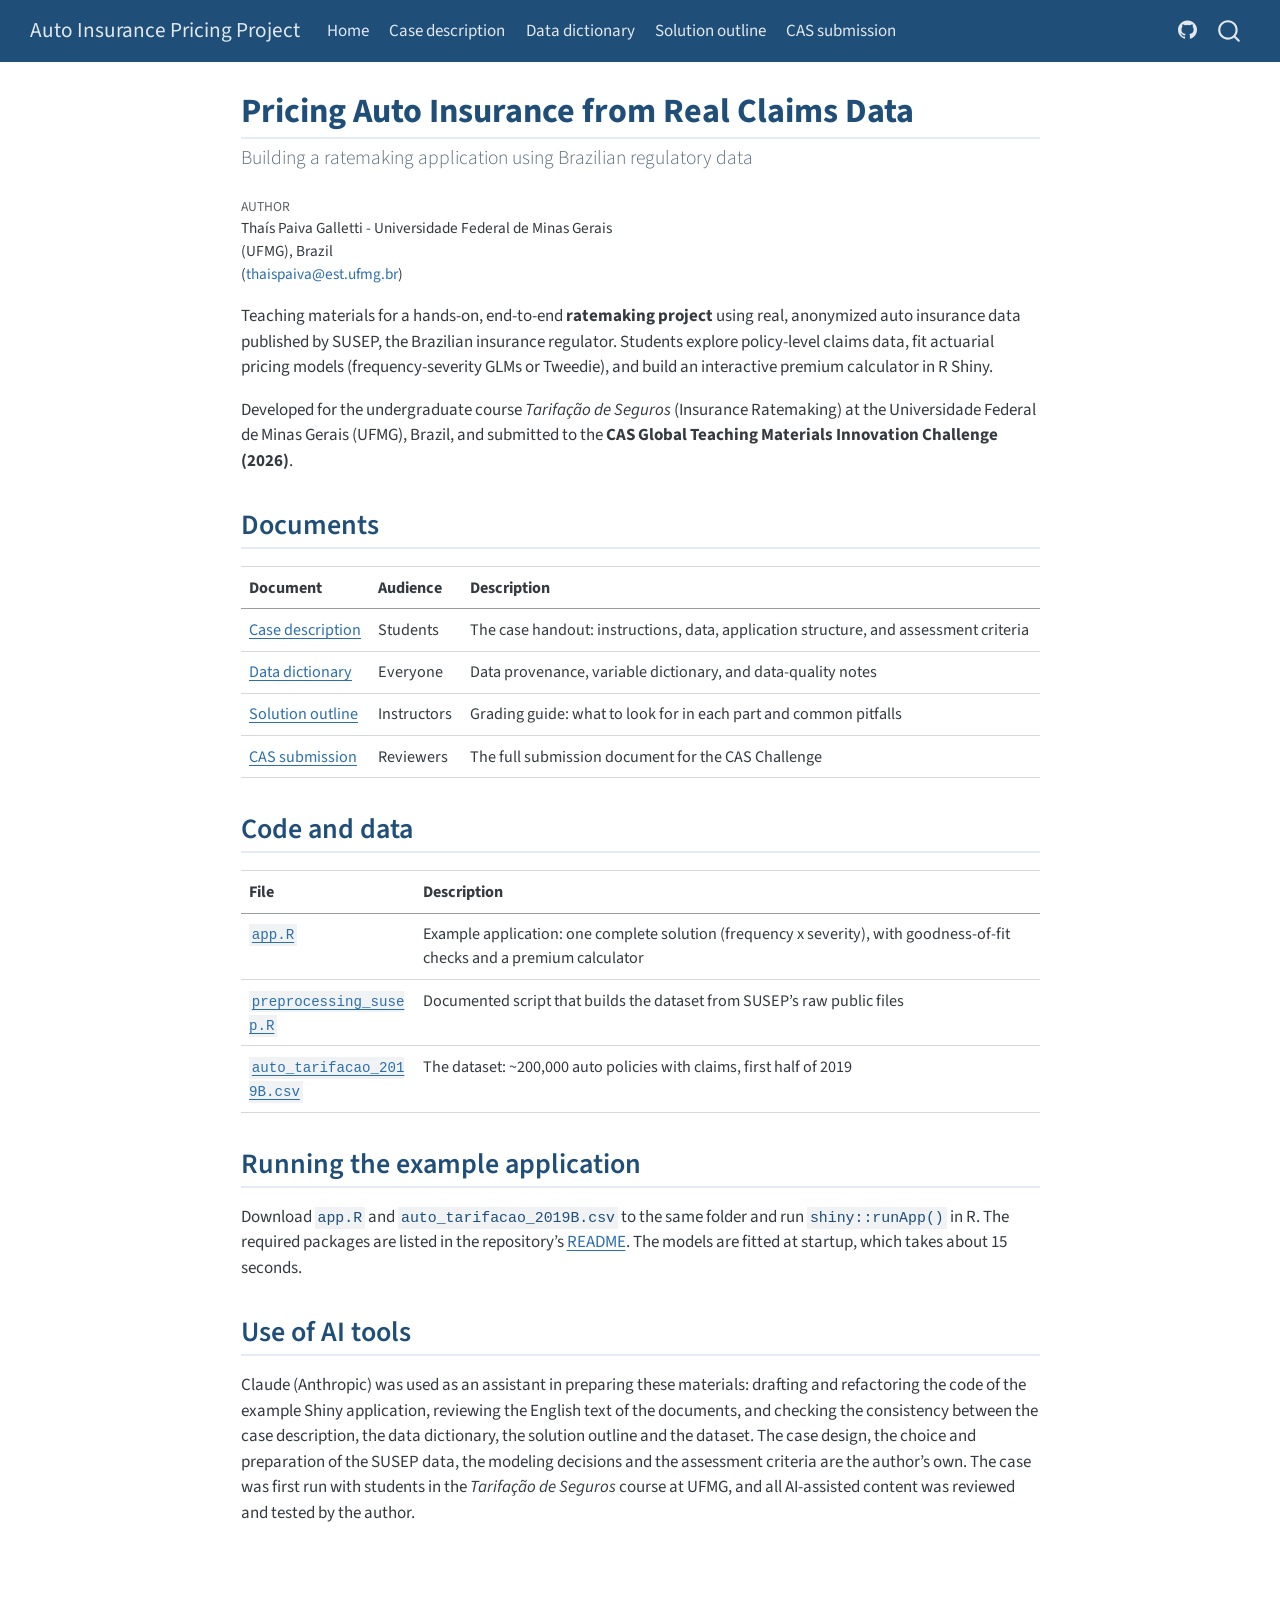
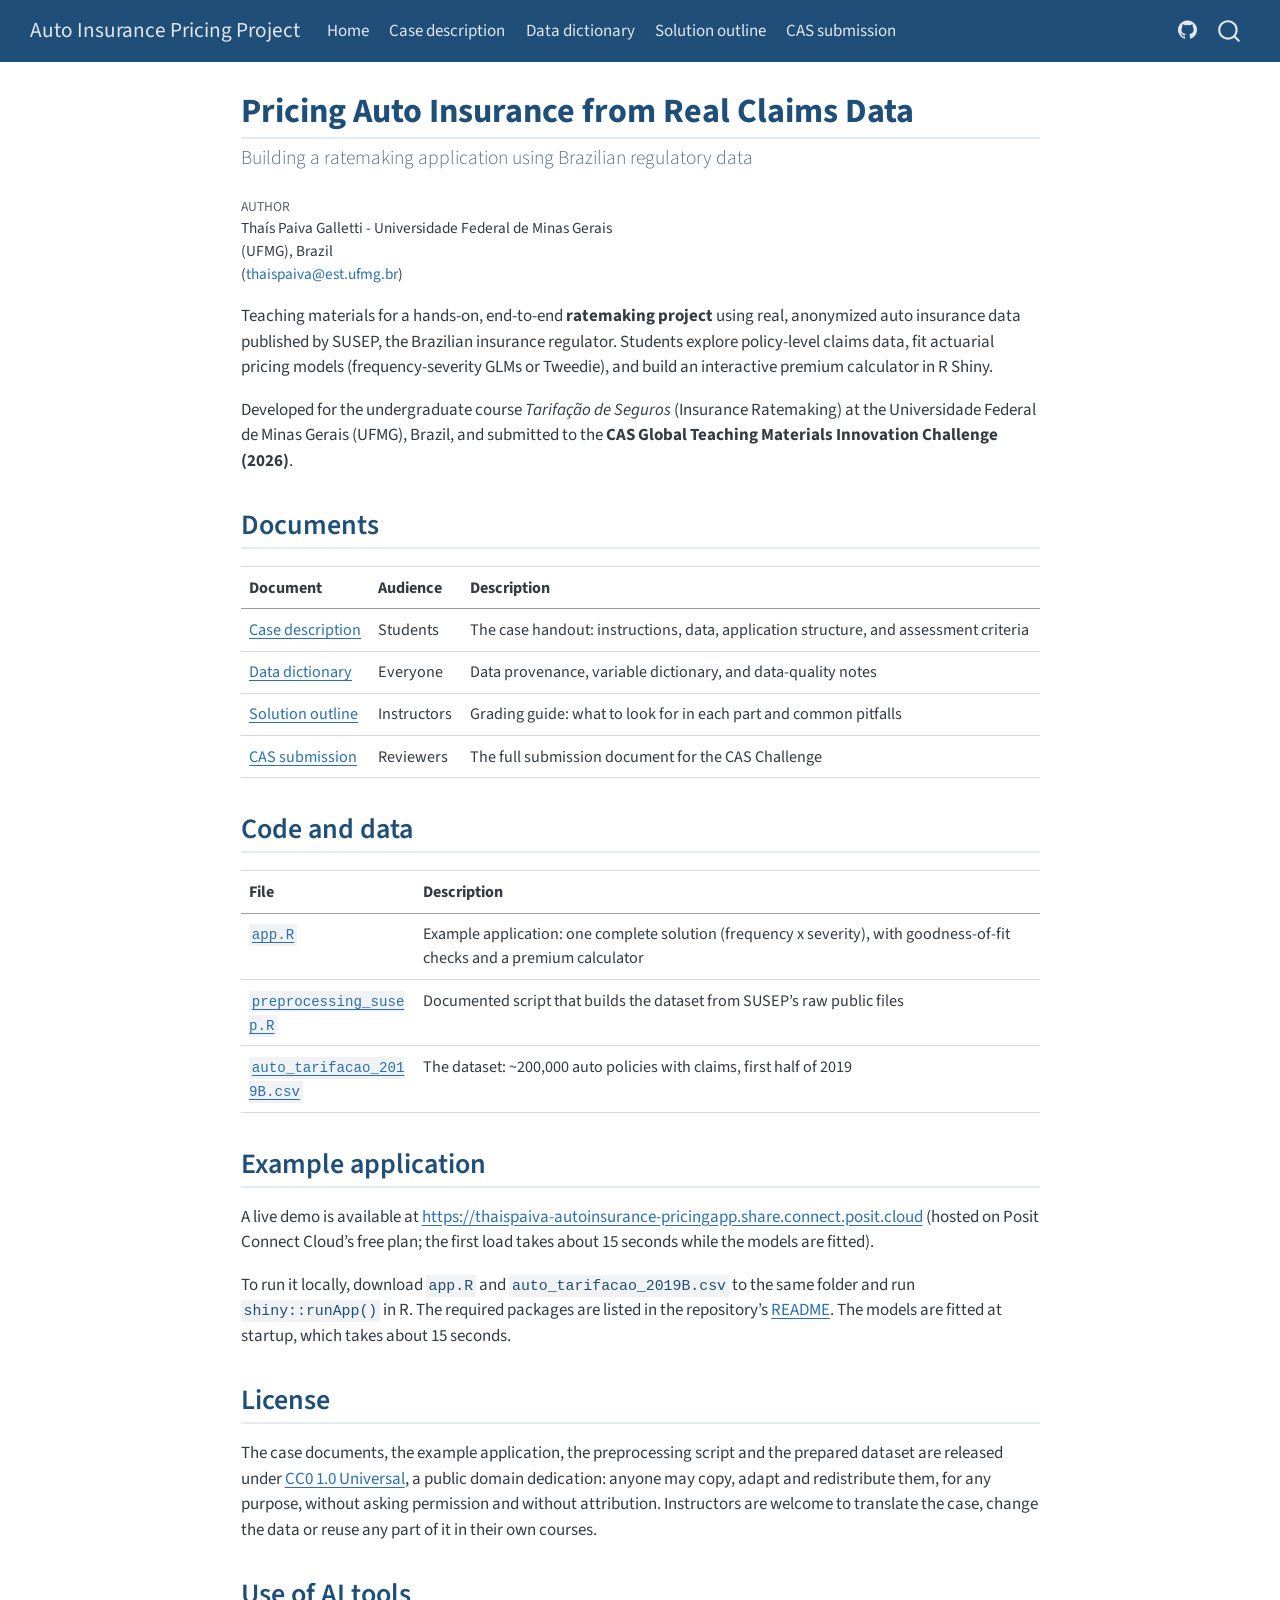
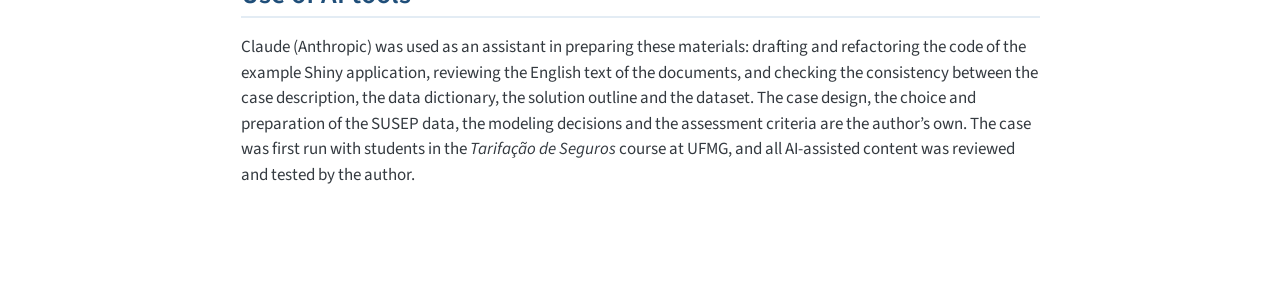
